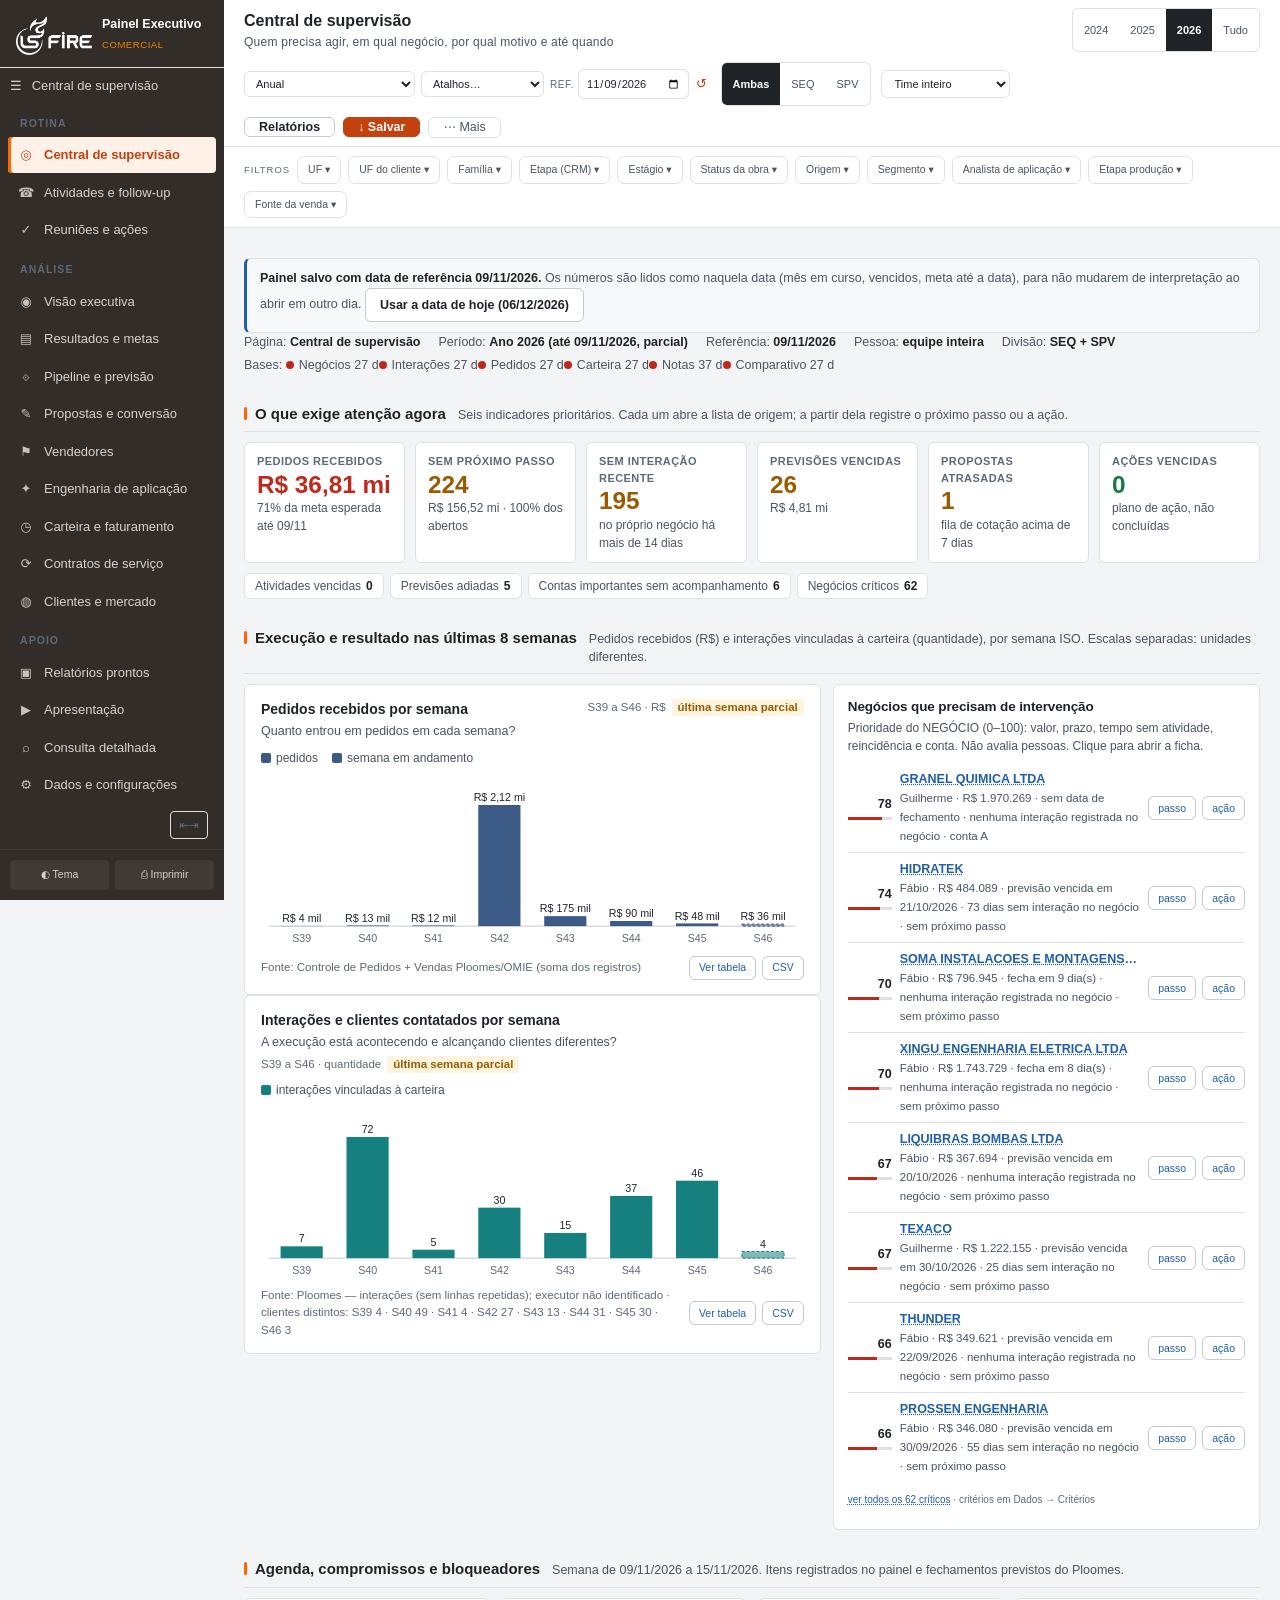
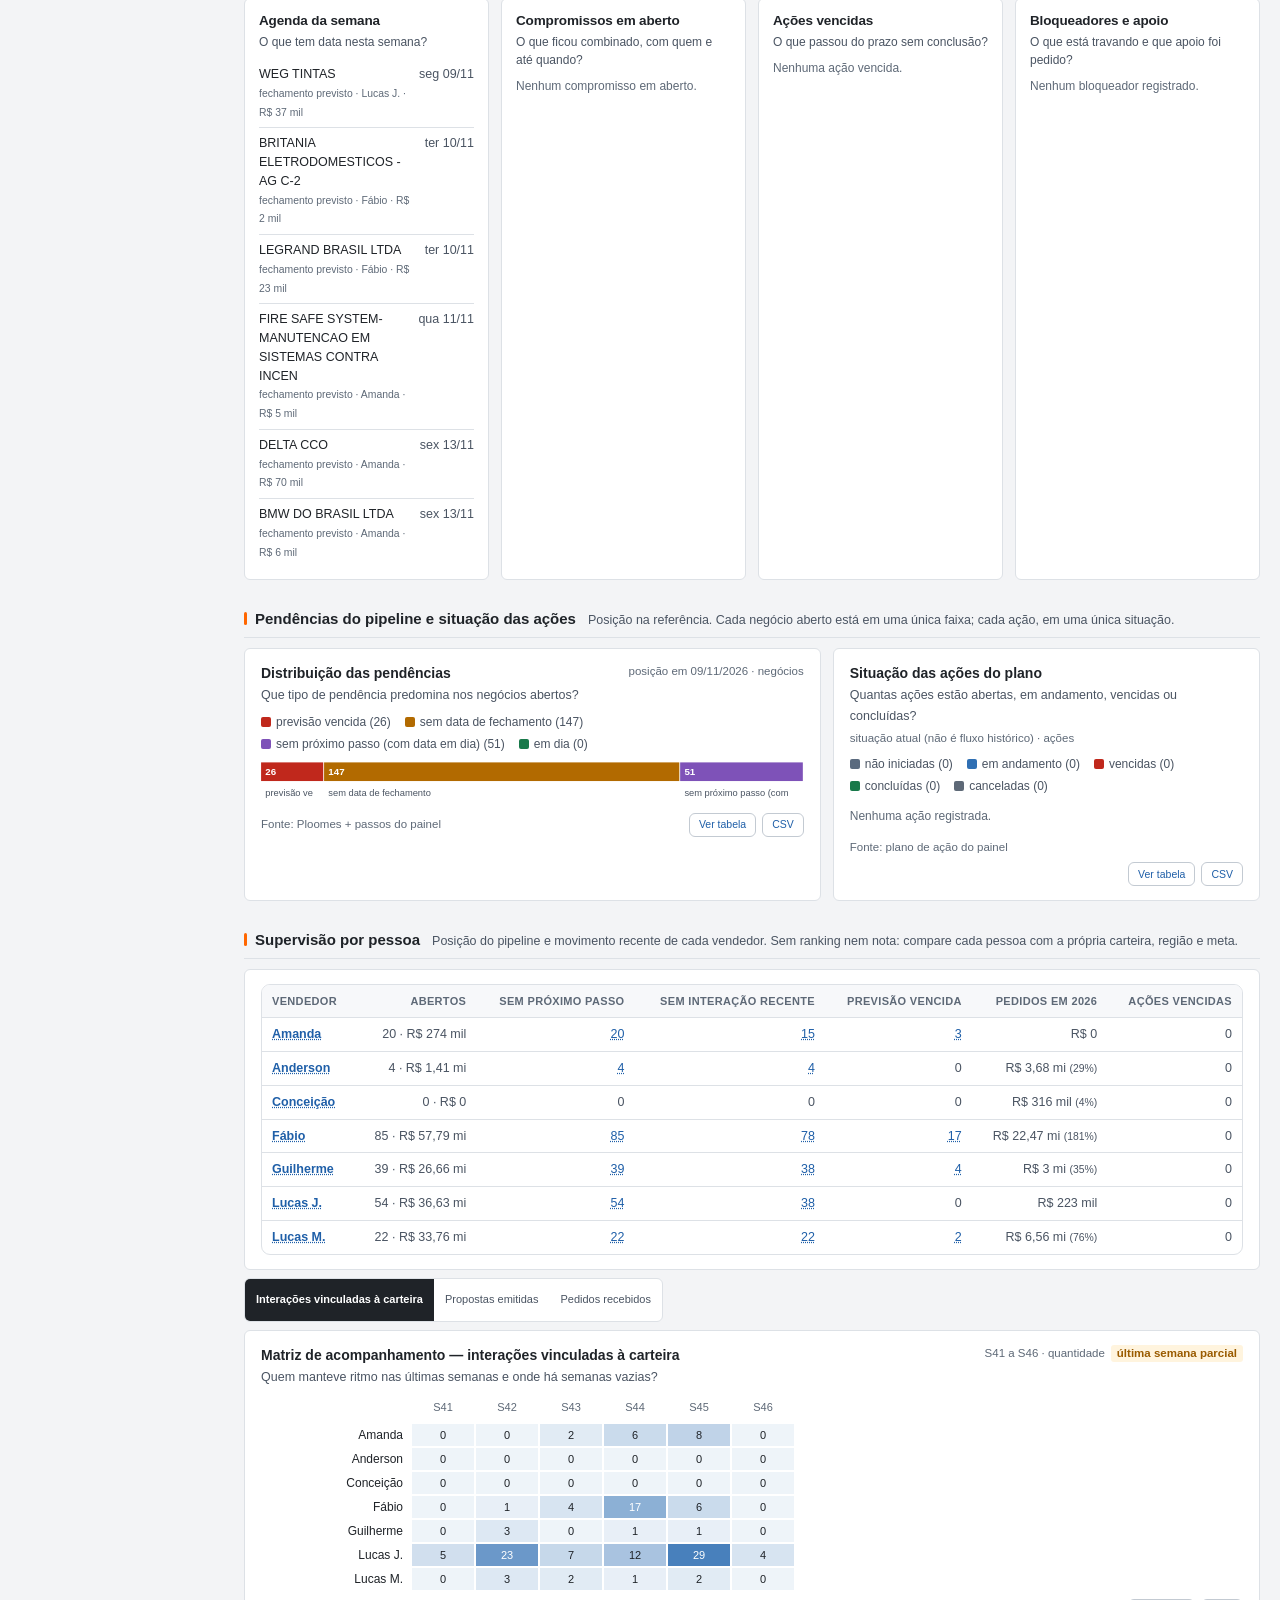
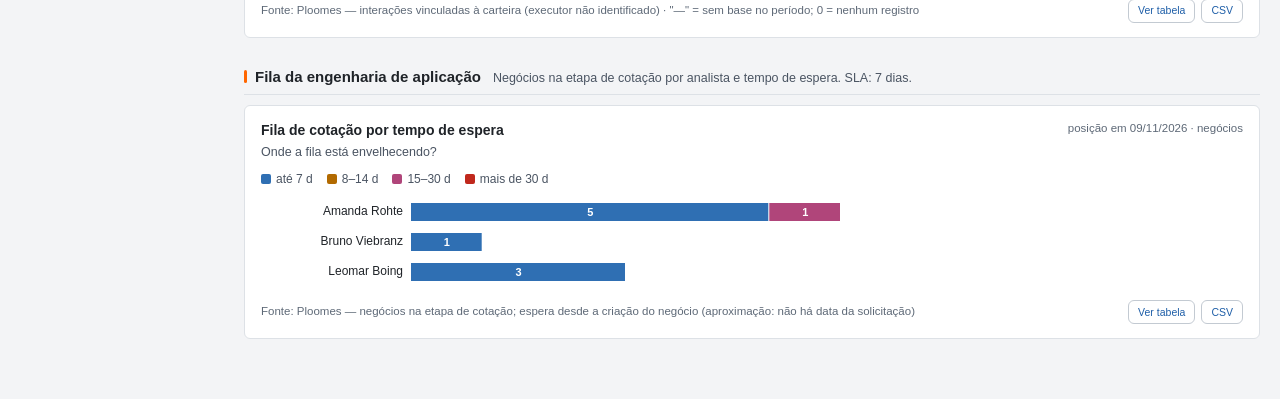
==== Painel-Executivo-LS-Fire-2026-10-26.html @ 8675c21d "Olhar da SEQ: três hipóteses para a queda de pedidos, no painel, nos relatórios e na apresentação Co" ====
﻿<!DOCTYPE html>
<html lang="pt-BR" data-t="claro">
<head>
<meta charset="utf-8">
<meta name="viewport" content="width=device-width, initial-scale=1">
<title>Painel Executivo Comercial — LS Fire</title>
<!--LSF-INICIO-->
<script>/*! xlsx.js (C) 2013-present SheetJS -- http://sheetjs.com */
var DO_NOT_EXPORT_CODEPAGE=true;var cptable={version:"1.15.0"};cptable[437]=function(){var e="\0\b\t\n\x0B\f\r !\"#$%&'()*+,-./0123456789:;<=>?@ABCDEFGHIJKLMNOPQRSTUVWXYZ[\\]^_`abcdefghijklmnopqrstuvwxyz{|}~ÇüéâäàåçêëèïîìÄÅÉæÆôöòûùÿÖÜ¢£¥₧ƒáíóúñÑªº¿⌐¬½¼¡«»░▒▓│┤╡╢╖╕╣║╗╝╜╛┐└┴┬├─┼╞╟╚╔╩╦╠═╬╧╨╤╥╙╘╒╓╫╪┘┌█▄▌▐▀αßΓπΣσµτΦΘΩδ∞φε∩≡±≥≤⌠⌡÷≈°∙·√ⁿ²■ ",r=[],t={};for(var a=0;a!=e.length;++a){if(e.charCodeAt(a)!==65533)t[e.charAt(a)]=a;r[a]=e.charAt(a)}return{enc:t,dec:r}}();cptable[620]=function(){var e="\0\b\t\n\x0B\f\r !\"#$%&'()*+,-./0123456789:;<=>?@ABCDEFGHIJKLMNOPQRSTUVWXYZ[\\]^_`abcdefghijklmnopqrstuvwxyz{|}~ÇüéâäàąçêëèïîćÄĄĘęłôöĆûùŚÖÜ¢Ł¥śƒŹŻóÓńŃźż¿⌐¬½¼¡«»░▒▓│┤╡╢╖╕╣║╗╝╜╛┐└┴┬├─┼╞╟╚╔╩╦╠═╬╧╨╤╥╙╘╒╓╫╪┘┌█▄▌▐▀αßΓπΣσµτΦΘΩδ∞φε∩≡±≥≤⌠⌡÷≈°∙·√ⁿ²■ ",r=[],t={};for(var a=0;a!=e.length;++a){if(e.charCodeAt(a)!==65533)t[e.charAt(a)]=a;r[a]=e.charAt(a)}return{enc:t,dec:r}}();cptable[737]=function(){var e="\0\b\t\n\x0B\f\r !\"#$%&'()*+,-./0123456789:;<=>?@ABCDEFGHIJKLMNOPQRSTUVWXYZ[\\]^_`abcdefghijklmnopqrstuvwxyz{|}~ΑΒΓΔΕΖΗΘΙΚΛΜΝΞΟΠΡΣΤΥΦΧΨΩαβγδεζηθικλμνξοπρσςτυφχψ░▒▓│┤╡╢╖╕╣║╗╝╜╛┐└┴┬├─┼╞╟╚╔╩╦╠═╬╧╨╤╥╙╘╒╓╫╪┘┌█▄▌▐▀ωάέήϊίόύϋώΆΈΉΊΌΎΏ±≥≤ΪΫ÷≈°∙·√ⁿ²■ ",r=[],t={};for(var a=0;a!=e.length;++a){if(e.charCodeAt(a)!==65533)t[e.charAt(a)]=a;r[a]=e.charAt(a)}return{enc:t,dec:r}}();cptable[850]=function(){var e="\0\b\t\n\x0B\f\r !\"#$%&'()*+,-./0123456789:;<=>?@ABCDEFGHIJKLMNOPQRSTUVWXYZ[\\]^_`abcdefghijklmnopqrstuvwxyz{|}~ÇüéâäàåçêëèïîìÄÅÉæÆôöòûùÿÖÜø£Ø×ƒáíóúñÑªº¿®¬½¼¡«»░▒▓│┤ÁÂÀ©╣║╗╝¢¥┐└┴┬├─┼ãÃ╚╔╩╦╠═╬¤ðÐÊËÈıÍÎÏ┘┌█▄¦Ì▀ÓßÔÒõÕµþÞÚÛÙýÝ¯´­±‗¾¶§÷¸°¨·¹³²■ ",r=[],t={};for(var a=0;a!=e.length;++a){if(e.charCodeAt(a)!==65533)t[e.charAt(a)]=a;r[a]=e.charAt(a)}return{enc:t,dec:r}}();cptable[852]=function(){var e="\0\b\t\n\x0B\f\r !\"#$%&'()*+,-./0123456789:;<=>?@ABCDEFGHIJKLMNOPQRSTUVWXYZ[\\]^_`abcdefghijklmnopqrstuvwxyz{|}~ÇüéâäůćçłëŐőîŹÄĆÉĹĺôöĽľŚśÖÜŤťŁ×čáíóúĄąŽžĘę¬źČş«»░▒▓│┤ÁÂĚŞ╣║╗╝Żż┐└┴┬├─┼Ăă╚╔╩╦╠═╬¤đĐĎËďŇÍÎě┘┌█▄ŢŮ▀ÓßÔŃńňŠšŔÚŕŰýÝţ´­˝˛ˇ˘§÷¸°¨˙űŘř■ ",r=[],t={};for(var a=0;a!=e.length;++a){if(e.charCodeAt(a)!==65533)t[e.charAt(a)]=a;r[a]=e.charAt(a)}return{enc:t,dec:r}}();cptable[857]=function(){var e="\0\b\t\n\x0B\f\r !\"#$%&'()*+,-./0123456789:;<=>?@ABCDEFGHIJKLMNOPQRSTUVWXYZ[\\]^_`abcdefghijklmnopqrstuvwxyz{|}~ÇüéâäàåçêëèïîıÄÅÉæÆôöòûùİÖÜø£ØŞşáíóúñÑĞğ¿®¬½¼¡«»░▒▓│┤ÁÂÀ©╣║╗╝¢¥┐└┴┬├─┼ãÃ╚╔╩╦╠═╬¤ºªÊËÈ\ufffdÍÎÏ┘┌█▄¦Ì▀ÓßÔÒõÕµ\ufffd×ÚÛÙìÿ¯´­±\ufffd¾¶§÷¸°¨·¹³²■ ",r=[],t={};for(var a=0;a!=e.length;++a){if(e.charCodeAt(a)!==65533)t[e.charAt(a)]=a;r[a]=e.charAt(a)}return{enc:t,dec:r}}();cptable[861]=function(){var e="\0\b\t\n\x0B\f\r !\"#$%&'()*+,-./0123456789:;<=>?@ABCDEFGHIJKLMNOPQRSTUVWXYZ[\\]^_`abcdefghijklmnopqrstuvwxyz{|}~ÇüéâäàåçêëèÐðÞÄÅÉæÆôöþûÝýÖÜø£Ø₧ƒáíóúÁÍÓÚ¿⌐¬½¼¡«»░▒▓│┤╡╢╖╕╣║╗╝╜╛┐└┴┬├─┼╞╟╚╔╩╦╠═╬╧╨╤╥╙╘╒╓╫╪┘┌█▄▌▐▀αßΓπΣσµτΦΘΩδ∞φε∩≡±≥≤⌠⌡÷≈°∙·√ⁿ²■ ",r=[],t={};for(var a=0;a!=e.length;++a){if(e.charCodeAt(a)!==65533)t[e.charAt(a)]=a;r[a]=e.charAt(a)}return{enc:t,dec:r}}();cptable[865]=function(){var e="\0\b\t\n\x0B\f\r !\"#$%&'()*+,-./0123456789:;<=>?@ABCDEFGHIJKLMNOPQRSTUVWXYZ[\\]^_`abcdefghijklmnopqrstuvwxyz{|}~ÇüéâäàåçêëèïîìÄÅÉæÆôöòûùÿÖÜø£Ø₧ƒáíóúñÑªº¿⌐¬½¼¡«¤░▒▓│┤╡╢╖╕╣║╗╝╜╛┐└┴┬├─┼╞╟╚╔╩╦╠═╬╧╨╤╥╙╘╒╓╫╪┘┌█▄▌▐▀αßΓπΣσµτΦΘΩδ∞φε∩≡±≥≤⌠⌡÷≈°∙·√ⁿ²■ ",r=[],t={};for(var a=0;a!=e.length;++a){if(e.charCodeAt(a)!==65533)t[e.charAt(a)]=a;r[a]=e.charAt(a)}return{enc:t,dec:r}}();cptable[866]=function(){var e="\0\b\t\n\x0B\f\r !\"#$%&'()*+,-./0123456789:;<=>?@ABCDEFGHIJKLMNOPQRSTUVWXYZ[\\]^_`abcdefghijklmnopqrstuvwxyz{|}~АБВГДЕЖЗИЙКЛМНОПРСТУФХЦЧШЩЪЫЬЭЮЯабвгдежзийклмноп░▒▓│┤╡╢╖╕╣║╗╝╜╛┐└┴┬├─┼╞╟╚╔╩╦╠═╬╧╨╤╥╙╘╒╓╫╪┘┌█▄▌▐▀рстуфхцчшщъыьэюяЁёЄєЇїЎў°∙·√№¤■ ",r=[],t={};for(var a=0;a!=e.length;++a){if(e.charCodeAt(a)!==65533)t[e.charAt(a)]=a;r[a]=e.charAt(a)}return{enc:t,dec:r}}();cptable[874]=function(){var e="\0\b\t\n\x0B\f\r !\"#$%&'()*+,-./0123456789:;<=>?@ABCDEFGHIJKLMNOPQRSTUVWXYZ[\\]^_`abcdefghijklmnopqrstuvwxyz{|}~€\ufffd\ufffd\ufffd\ufffd…\ufffd\ufffd\ufffd\ufffd\ufffd\ufffd\ufffd\ufffd\ufffd\ufffd\ufffd‘’“”•–—\ufffd\ufffd\ufffd\ufffd\ufffd\ufffd\ufffd\ufffd กขฃคฅฆงจฉชซฌญฎฏฐฑฒณดตถทธนบปผฝพฟภมยรฤลฦวศษสหฬอฮฯะัาำิีึืฺุู\ufffd\ufffd\ufffd\ufffd฿เแโใไๅๆ็่้๊๋์ํ๎๏๐๑๒๓๔๕๖๗๘๙๚๛\ufffd\ufffd\ufffd\ufffd",r=[],t={};for(var a=0;a!=e.length;++a){if(e.charCodeAt(a)!==65533)t[e.charAt(a)]=a;r[a]=e.charAt(a)}return{enc:t,dec:r}}();cptable[895]=function(){var e="\0\b\t\n\x0B\f\r !\"#$%&'()*+,-./0123456789:;<=>?@ABCDEFGHIJKLMNOPQRSTUVWXYZ[\\]^_`abcdefghijklmnopqrstuvwxyz{|}~ČüéďäĎŤčěĚĹÍľǪÄÁÉžŽôöÓůÚýÖÜŠĽÝŘťáíóúňŇŮÔšřŕŔ¼§«»░▒▓│┤╡╢╖╕╣║╗╝╜╛┐└┴┬├─┼╞╟╚╔╩╦╠═╬╧╨╤╥╙╘╒╓╫╪┘┌█▄▌▐▀αßΓπΣσµτΦΘΩδ∞φε∩≡±≥≤⌠⌡÷≈°∙·√ⁿ²■ ",r=[],t={};for(var a=0;a!=e.length;++a){if(e.charCodeAt(a)!==65533)t[e.charAt(a)]=a;r[a]=e.charAt(a)}return{enc:t,dec:r}}();cptable[932]=function(){var e=[],r={},t=[],a;t[0]="\0\b\t\n\x0B\f\r !\"#$%&'()*+,-./0123456789:;<=>?@ABCDEFGHIJKLMNOPQRSTUVWXYZ[\\]^_`abcdefghijklmnopqrstuvwxyz{|}~\ufffd\ufffd\ufffd\ufffd\ufffd\ufffd\ufffd\ufffd\ufffd\ufffd\ufffd\ufffd\ufffd\ufffd\ufffd\ufffd\ufffd\ufffd\ufffd\ufffd\ufffd\ufffd\ufffd\ufffd\ufffd\ufffd\ufffd\ufffd\ufffd\ufffd\ufffd\ufffd\ufffd｡｢｣､･ｦｧｨｩｪｫｬｭｮｯｰｱｲｳｴｵｶｷｸｹｺｻｼｽｾｿﾀﾁﾂﾃﾄﾅﾆﾇﾈﾉﾊﾋﾌﾍﾎﾏﾐﾑﾒﾓﾔﾕﾖﾗﾘﾙﾚﾛﾜﾝﾞﾟ\ufffd\ufffd\ufffd\ufffd\ufffd\ufffd\ufffd\ufffd\ufffd\ufffd\ufffd\ufffd\ufffd\ufffd\ufffd\ufffd\ufffd\ufffd\ufffd\ufffd\ufffd\ufffd\ufffd\ufffd\ufffd\ufffd\ufffd\ufffd\ufffd\ufffd\ufffd\ufffd".split("");for(a=0;a!=t[0].length;++a)if(t[0][a].charCodeAt(0)!==65533){r[t[0][a]]=0+a;e[0+a]=t[0][a]}t[129]="\ufffd\ufffd\ufffd\ufffd\ufffd\ufffd\ufffd\ufffd\ufffd\ufffd\ufffd\ufffd\ufffd\ufffd\ufffd\ufffd\ufffd\ufffd\ufffd\ufffd\ufffd\ufffd\ufffd\ufffd\ufffd\ufffd\ufffd\ufffd\ufffd\ufffd\ufffd\ufffd\ufffd\ufffd\ufffd\ufffd\ufffd\ufffd\ufffd\ufffd\ufffd\ufffd\ufffd\ufffd\ufffd\ufffd\ufffd\ufffd\ufffd\ufffd\ufffd\ufffd\ufffd\ufffd\ufffd\ufffd\ufffd\ufffd\ufffd\ufffd\ufffd\ufffd\ufffd\ufffd　、。，．・：；？！゛゜´｀¨＾￣＿ヽヾゝゞ〃仝々〆〇ー―‐／＼～∥｜…‥‘’“”（）〔〕［］｛｝〈〉《》「」『』【】＋－±×\ufffd÷＝≠＜＞≦≧∞∴♂♀°′″℃￥＄￠￡％＃＆＊＠§☆★○●◎◇◆□■△▲▽▼※〒→←↑↓〓\ufffd\ufffd\ufffd\ufffd\ufffd\ufffd\ufffd\ufffd\ufffd\ufffd\ufffd∈∋⊆⊇⊂⊃∪∩\ufffd\ufffd\ufffd\ufffd\ufffd\ufffd\ufffd\ufffd∧∨￢⇒⇔∀∃\ufffd\ufffd\ufffd\ufffd\ufffd\ufffd\ufffd\ufffd\ufffd\ufffd\ufffd∠⊥⌒∂∇≡≒≪≫√∽∝∵∫∬\ufffd\ufffd\ufffd\ufffd\ufffd\ufffd\ufffdÅ‰♯♭♪†‡¶\ufffd\ufffd\ufffd\ufffd◯\ufffd\ufffd\ufffd".split("");for(a=0;a!=t[129].length;++a)if(t[129][a].charCodeAt(0)!==65533){r[t[129][a]]=33024+a;e[33024+a]=t[129][a]}t[130]="\ufffd\ufffd\ufffd\ufffd\ufffd\ufffd\ufffd\ufffd\ufffd\ufffd\ufffd\ufffd\ufffd\ufffd\ufffd\ufffd\ufffd\ufffd\ufffd\ufffd\ufffd\ufffd\ufffd\ufffd\ufffd\ufffd\ufffd\ufffd\ufffd\ufffd\ufffd\ufffd\ufffd\ufffd\ufffd\ufffd\ufffd\ufffd\ufffd\ufffd\ufffd\ufffd\ufffd\ufffd\ufffd\ufffd\ufffd\ufffd\ufffd\ufffd\ufffd\ufffd\ufffd\ufffd\ufffd\ufffd\ufffd\ufffd\ufffd\ufffd\ufffd\ufffd\ufffd\ufffd\ufffd\ufffd\ufffd\ufffd\ufffd\ufffd\ufffd\ufffd\ufffd\ufffd\ufffd\ufffd\ufffd\ufffd\ufffd０１２３４５６７８９\ufffd\ufffd\ufffd\ufffd\ufffd\ufffd\ufffdＡＢＣＤＥＦＧＨＩＪＫＬＭＮＯＰＱＲＳＴＵＶＷＸＹＺ\ufffd\ufffd\ufffd\ufffd\ufffd\ufffd\ufffdａｂｃｄｅｆｇｈｉｊｋｌｍｎｏｐｑｒｓｔｕｖｗｘｙｚ\ufffd\ufffd\ufffd\ufffdぁあぃいぅうぇえぉおかがきぎくぐけげこごさざしじすずせぜそぞただちぢっつづてでとどなにぬねのはばぱひびぴふぶぷへべぺほぼぽまみむめもゃやゅゆょよらりるれろゎわゐゑをん\ufffd\ufffd\ufffd\ufffd\ufffd\ufffd\ufffd\ufffd\ufffd\ufffd\ufffd\ufffd\ufffd\ufffd".split("");for(a=0;a!=t[130].length;++a)if(t[130][a].charCodeAt(0)!==65533){r[t[130][a]]=33280+a;e[33280+a]=t[130][a]}t[131]="\ufffd\ufffd\ufffd\ufffd\ufffd\ufffd\ufffd\ufffd\ufffd\ufffd\ufffd\ufffd\ufffd\ufffd\ufffd\ufffd\ufffd\ufffd\ufffd\ufffd\ufffd\ufffd\ufffd\ufffd\ufffd\ufffd\ufffd\ufffd\ufffd\ufffd\ufffd\ufffd\ufffd\ufffd\ufffd\ufffd\ufffd\ufffd\ufffd\ufffd\ufffd\ufffd\ufffd\ufffd\ufffd\ufffd\ufffd\ufffd\ufffd\ufffd\ufffd\ufffd\ufffd\ufffd\ufffd\ufffd\ufffd\ufffd\ufffd\ufffd\ufffd\ufffd\ufffd\ufffdァアィイゥウェエォオカガキギクグケゲコゴサザシジスズセゼソゾタダチヂッツヅテデトドナニヌネノハバパヒビピフブプヘベペホボポマミ\ufffdムメモャヤュユョヨラリルレロヮワヰヱヲンヴヵヶ\ufffd\ufffd\ufffd\ufffd\ufffd\ufffd\ufffd\ufffdΑΒΓΔΕΖΗΘΙΚΛΜΝΞΟΠΡΣΤΥΦΧΨΩ\ufffd\ufffd\ufffd\ufffd\ufffd\ufffd\ufffd\ufffdαβγδεζηθικλμνξοπρστυφχψω\ufffd\ufffd\ufffd\ufffd\ufffd\ufffd\ufffd\ufffd\ufffd\ufffd\ufffd\ufffd\ufffd\ufffd\ufffd\ufffd\ufffd\ufffd\ufffd\ufffd\ufffd\ufffd\ufffd\ufffd\ufffd\ufffd\ufffd\ufffd\ufffd\ufffd\ufffd\ufffd\ufffd\ufffd\ufffd\ufffd\ufffd\ufffd\ufffd\ufffd\ufffd".split("");for(a=0;a!=t[131].length;++a)if(t[131][a].charCodeAt(0)!==65533){r[t[131][a]]=33536+a;e[33536+a]=t[131][a]}t[132]="\ufffd\ufffd\ufffd\ufffd\ufffd\ufffd\ufffd\ufffd\ufffd\ufffd\ufffd\ufffd\ufffd\ufffd\ufffd\ufffd\ufffd\ufffd\ufffd\ufffd\ufffd\ufffd\ufffd\ufffd\ufffd\ufffd\ufffd\ufffd\ufffd\ufffd\ufffd\ufffd\ufffd\ufffd\ufffd\ufffd\ufffd\ufffd\ufffd\ufffd\ufffd\ufffd\ufffd\ufffd\ufffd\ufffd\ufffd\ufffd\ufffd\ufffd\ufffd\ufffd\ufffd\ufffd\ufffd\ufffd\ufffd\ufffd\ufffd\ufffd\ufffd\ufffd\ufffd\ufffdАБВГДЕЁЖЗИЙКЛМНОПРСТУФХЦЧШЩЪЫЬЭЮЯ\ufffd\ufffd\ufffd\ufffd\ufffd\ufffd\ufffd\ufffd\ufffd\ufffd\ufffd\ufffd\ufffd\ufffd\ufffdабвгдеёжзийклмн\ufffdопрстуфхцчшщъыьэюя\ufffd\ufffd\ufffd\ufffd\ufffd\ufffd\ufffd\ufffd\ufffd\ufffd\ufffd\ufffd\ufffd─│┌┐┘└├┬┤┴┼━┃┏┓┛┗┣┳┫┻╋┠┯┨┷┿┝┰┥┸╂\ufffd\ufffd\ufffd\ufffd\ufffd\ufffd\ufffd\ufffd\ufffd\ufffd\ufffd\ufffd\ufffd\ufffd\ufffd\ufffd\ufffd\ufffd\ufffd\ufffd\ufffd\ufffd\ufffd\ufffd\ufffd\ufffd\ufffd\ufffd\ufffd\ufffd\ufffd\ufffd\ufffd\ufffd\ufffd\ufffd\ufffd\ufffd\ufffd\ufffd\ufffd\ufffd\ufffd\ufffd\ufffd\ufffd\ufffd\ufffd\ufffd\ufffd\ufffd\ufffd\ufffd\ufffd\ufffd\ufffd\ufffd\ufffd\ufffd\ufffd\ufffd\ufffd\ufffd\ufffd\ufffd".split("");for(a=0;a!=t[132].length;++a)if(t[132][a].charCodeAt(0)!==65533){r[t[132][a]]=33792+a;e[33792+a]=t[132][a]}t[135]="\ufffd\ufffd\ufffd\ufffd\ufffd\ufffd\ufffd\ufffd\ufffd\ufffd\ufffd\ufffd\ufffd\ufffd\ufffd\ufffd\ufffd\ufffd\ufffd\ufffd\ufffd\ufffd\ufffd\ufffd\ufffd\ufffd\ufffd\ufffd\ufffd\ufffd\ufffd\ufffd\ufffd\ufffd\ufffd\ufffd\ufffd\ufffd\ufffd\ufffd\ufffd\ufffd\ufffd\ufffd\ufffd\ufffd\ufffd\ufffd\ufffd\ufffd\ufffd\ufffd\ufffd\ufffd\ufffd\ufffd\ufffd\ufffd\ufffd\ufffd\ufffd\ufffd\ufffd\ufffd①②③④⑤⑥⑦⑧⑨⑩⑪⑫⑬⑭⑮⑯⑰⑱⑲⑳ⅠⅡⅢⅣⅤⅥⅦⅧⅨⅩ\ufffd㍉㌔㌢㍍㌘㌧㌃㌶㍑㍗㌍㌦㌣㌫㍊㌻㎜㎝㎞㎎㎏㏄㎡\ufffd\ufffd\ufffd\ufffd\ufffd\ufffd\ufffd\ufffd㍻\ufffd〝〟№㏍℡㊤㊥㊦㊧㊨㈱㈲㈹㍾㍽㍼≒≡∫∮∑√⊥∠∟⊿∵∩∪\ufffd\ufffd\ufffd\ufffd\ufffd\ufffd\ufffd\ufffd\ufffd\ufffd\ufffd\ufffd\ufffd\ufffd\ufffd\ufffd\ufffd\ufffd\ufffd\ufffd\ufffd\ufffd\ufffd\ufffd\ufffd\ufffd\ufffd\ufffd\ufffd\ufffd\ufffd\ufffd\ufffd\ufffd\ufffd\ufffd\ufffd\ufffd\ufffd\ufffd\ufffd\ufffd\ufffd\ufffd\ufffd\ufffd\ufffd\ufffd\ufffd\ufffd\ufffd\ufffd\ufffd\ufffd\ufffd\ufffd\ufffd\ufffd\ufffd\ufffd\ufffd\ufffd\ufffd\ufffd\ufffd\ufffd\ufffd\ufffd\ufffd\ufffd\ufffd\ufffd\ufffd\ufffd\ufffd\ufffd\ufffd\ufffd\ufffd\ufffd\ufffd\ufffd\ufffd\ufffd\ufffd\ufffd\ufffd\ufffd\ufffd\ufffd\ufffd\ufffd\ufffd\ufffd\ufffd\ufffd\ufffd\ufffd\ufffd".split("");for(a=0;a!=t[135].length;++a)if(t[135][a].charCodeAt(0)!==65533){r[t[135][a]]=34560+a;e[34560+a]=t[135][a]}t[136]="\ufffd\ufffd\ufffd\ufffd\ufffd\ufffd\ufffd\ufffd\ufffd\ufffd\ufffd\ufffd\ufffd\ufffd\ufffd\ufffd\ufffd\ufffd\ufffd\ufffd\ufffd\ufffd\ufffd\ufffd\ufffd\ufffd\ufffd\ufffd\ufffd\ufffd\ufffd\ufffd\ufffd\ufffd\ufffd\ufffd\ufffd\ufffd\ufffd\ufffd\ufffd\ufffd\ufffd\ufffd\ufffd\ufffd\ufffd\ufffd\ufffd\ufffd\ufffd\ufffd\ufffd\ufffd\ufffd\ufffd\ufffd\ufffd\ufffd\ufffd\ufffd\ufffd\ufffd\ufffd\ufffd\ufffd\ufffd\ufffd\ufffd\ufffd\ufffd\ufffd\ufffd\ufffd\ufffd\ufffd\ufffd\ufffd\ufffd\ufffd\ufffd\ufffd\ufffd\ufffd\ufffd\ufffd\ufffd\ufffd\ufffd\ufffd\ufffd\ufffd\ufffd\ufffd\ufffd\ufffd\ufffd\ufffd\ufffd\ufffd\ufffd\ufffd\ufffd\ufffd\ufffd\ufffd\ufffd\ufffd\ufffd\ufffd\ufffd\ufffd\ufffd\ufffd\ufffd\ufffd\ufffd\ufffd\ufffd\ufffd\ufffd\ufffd\ufffd\ufffd\ufffd\ufffd\ufffd\ufffd\ufffd\ufffd\ufffd\ufffd\ufffd\ufffd\ufffd\ufffd\ufffd\ufffd\ufffd\ufffd\ufffd\ufffd\ufffd\ufffd\ufffd\ufffd\ufffd\ufffd\ufffd\ufffd\ufffd\ufffd\ufffd\ufffd\ufffd\ufffd\ufffd\ufffd\ufffd亜唖娃阿哀愛挨姶逢葵茜穐悪握渥旭葦芦鯵梓圧斡扱宛姐虻飴絢綾鮎或粟袷安庵按暗案闇鞍杏以伊位依偉囲夷委威尉惟意慰易椅為畏異移維緯胃萎衣謂違遺医井亥域育郁磯一壱溢逸稲茨芋鰯允印咽員因姻引飲淫胤蔭\ufffd\ufffd\ufffd".split("");for(a=0;a!=t[136].length;++a)if(t[136][a].charCodeAt(0)!==65533){r[t[136][a]]=34816+a;e[34816+a]=t[136][a]}t[137]="\ufffd\ufffd\ufffd\ufffd\ufffd\ufffd\ufffd\ufffd\ufffd\ufffd\ufffd\ufffd\ufffd\ufffd\ufffd\ufffd\ufffd\ufffd\ufffd\ufffd\ufffd\ufffd\ufffd\ufffd\ufffd\ufffd\ufffd\ufffd\ufffd\ufffd\ufffd\ufffd\ufffd\ufffd\ufffd\ufffd\ufffd\ufffd\ufffd\ufffd\ufffd\ufffd\ufffd\ufffd\ufffd\ufffd\ufffd\ufffd\ufffd\ufffd\ufffd\ufffd\ufffd\ufffd\ufffd\ufffd\ufffd\ufffd\ufffd\ufffd\ufffd\ufffd\ufffd\ufffd院陰隠韻吋右宇烏羽迂雨卯鵜窺丑碓臼渦嘘唄欝蔚鰻姥厩浦瓜閏噂云運雲荏餌叡営嬰影映曳栄永泳洩瑛盈穎頴英衛詠鋭液疫益駅悦謁越閲榎厭円\ufffd園堰奄宴延怨掩援沿演炎焔煙燕猿縁艶苑薗遠鉛鴛塩於汚甥凹央奥往応押旺横欧殴王翁襖鴬鴎黄岡沖荻億屋憶臆桶牡乙俺卸恩温穏音下化仮何伽価佳加可嘉夏嫁家寡科暇果架歌河火珂禍禾稼箇花苛茄荷華菓蝦課嘩貨迦過霞蚊俄峨我牙画臥芽蛾賀雅餓駕介会解回塊壊廻快怪悔恢懐戒拐改\ufffd\ufffd\ufffd".split("");for(a=0;a!=t[137].length;++a)if(t[137][a].charCodeAt(0)!==65533){r[t[137][a]]=35072+a;e[35072+a]=t[137][a]}t[138]="\ufffd\ufffd\ufffd\ufffd\ufffd\ufffd\ufffd\ufffd\ufffd\ufffd\ufffd\ufffd\ufffd\ufffd\ufffd\ufffd\ufffd\ufffd\ufffd\ufffd\ufffd\ufffd\ufffd\ufffd\ufffd\ufffd\ufffd\ufffd\ufffd\ufffd\ufffd\ufffd\ufffd\ufffd\ufffd\ufffd\ufffd\ufffd\ufffd\ufffd\ufffd\ufffd\ufffd\ufffd\ufffd\ufffd\ufffd\ufffd\ufffd\ufffd\ufffd\ufffd\ufffd\ufffd\ufffd\ufffd\ufffd\ufffd\ufffd\ufffd\ufffd\ufffd\ufffd\ufffd魁晦械海灰界皆絵芥蟹開階貝凱劾外咳害崖慨概涯碍蓋街該鎧骸浬馨蛙垣柿蛎鈎劃嚇各廓拡撹格核殻獲確穫覚角赫較郭閣隔革学岳楽額顎掛笠樫\ufffd橿梶鰍潟割喝恰括活渇滑葛褐轄且鰹叶椛樺鞄株兜竃蒲釜鎌噛鴨栢茅萱粥刈苅瓦乾侃冠寒刊勘勧巻喚堪姦完官寛干幹患感慣憾換敢柑桓棺款歓汗漢澗潅環甘監看竿管簡緩缶翰肝艦莞観諌貫還鑑間閑関陥韓館舘丸含岸巌玩癌眼岩翫贋雁頑顔願企伎危喜器基奇嬉寄岐希幾忌揮机旗既期棋棄\ufffd\ufffd\ufffd".split("");for(a=0;a!=t[138].length;++a)if(t[138][a].charCodeAt(0)!==65533){r[t[138][a]]=35328+a;e[35328+a]=t[138][a]}t[139]="\ufffd\ufffd\ufffd\ufffd\ufffd\ufffd\ufffd\ufffd\ufffd\ufffd\ufffd\ufffd\ufffd\ufffd\ufffd\ufffd\ufffd\ufffd\ufffd\ufffd\ufffd\ufffd\ufffd\ufffd\ufffd\ufffd\ufffd\ufffd\ufffd\ufffd\ufffd\ufffd\ufffd\ufffd\ufffd\ufffd\ufffd\ufffd\ufffd\ufffd\ufffd\ufffd\ufffd\ufffd\ufffd\ufffd\ufffd\ufffd\ufffd\ufffd\ufffd\ufffd\ufffd\ufffd\ufffd\ufffd\ufffd\ufffd\ufffd\ufffd\ufffd\ufffd\ufffd\ufffd機帰毅気汽畿祈季稀紀徽規記貴起軌輝飢騎鬼亀偽儀妓宜戯技擬欺犠疑祇義蟻誼議掬菊鞠吉吃喫桔橘詰砧杵黍却客脚虐逆丘久仇休及吸宮弓急救\ufffd朽求汲泣灸球究窮笈級糾給旧牛去居巨拒拠挙渠虚許距鋸漁禦魚亨享京供侠僑兇競共凶協匡卿叫喬境峡強彊怯恐恭挟教橋況狂狭矯胸脅興蕎郷鏡響饗驚仰凝尭暁業局曲極玉桐粁僅勤均巾錦斤欣欽琴禁禽筋緊芹菌衿襟謹近金吟銀九倶句区狗玖矩苦躯駆駈駒具愚虞喰空偶寓遇隅串櫛釧屑屈\ufffd\ufffd\ufffd".split("");for(a=0;a!=t[139].length;++a)if(t[139][a].charCodeAt(0)!==65533){r[t[139][a]]=35584+a;e[35584+a]=t[139][a]}t[140]="\ufffd\ufffd\ufffd\ufffd\ufffd\ufffd\ufffd\ufffd\ufffd\ufffd\ufffd\ufffd\ufffd\ufffd\ufffd\ufffd\ufffd\ufffd\ufffd\ufffd\ufffd\ufffd\ufffd\ufffd\ufffd\ufffd\ufffd\ufffd\ufffd\ufffd\ufffd\ufffd\ufffd\ufffd\ufffd\ufffd\ufffd\ufffd\ufffd\ufffd\ufffd\ufffd\ufffd\ufffd\ufffd\ufffd\ufffd\ufffd\ufffd\ufffd\ufffd\ufffd\ufffd\ufffd\ufffd\ufffd\ufffd\ufffd\ufffd\ufffd\ufffd\ufffd\ufffd\ufffd掘窟沓靴轡窪熊隈粂栗繰桑鍬勲君薫訓群軍郡卦袈祁係傾刑兄啓圭珪型契形径恵慶慧憩掲携敬景桂渓畦稽系経継繋罫茎荊蛍計詣警軽頚鶏芸迎鯨\ufffd劇戟撃激隙桁傑欠決潔穴結血訣月件倹倦健兼券剣喧圏堅嫌建憲懸拳捲検権牽犬献研硯絹県肩見謙賢軒遣鍵険顕験鹸元原厳幻弦減源玄現絃舷言諺限乎個古呼固姑孤己庫弧戸故枯湖狐糊袴股胡菰虎誇跨鈷雇顧鼓五互伍午呉吾娯後御悟梧檎瑚碁語誤護醐乞鯉交佼侯候倖光公功効勾厚口向\ufffd\ufffd\ufffd".split("");for(a=0;a!=t[140].length;++a)if(t[140][a].charCodeAt(0)!==65533){r[t[140][a]]=35840+a;e[35840+a]=t[140][a]}t[141]="\ufffd\ufffd\ufffd\ufffd\ufffd\ufffd\ufffd\ufffd\ufffd\ufffd\ufffd\ufffd\ufffd\ufffd\ufffd\ufffd\ufffd\ufffd\ufffd\ufffd\ufffd\ufffd\ufffd\ufffd\ufffd\ufffd\ufffd\ufffd\ufffd\ufffd\ufffd\ufffd\ufffd\ufffd\ufffd\ufffd\ufffd\ufffd\ufffd\ufffd\ufffd\ufffd\ufffd\ufffd\ufffd\ufffd\ufffd\ufffd\ufffd\ufffd\ufffd\ufffd\ufffd\ufffd\ufffd\ufffd\ufffd\ufffd\ufffd\ufffd\ufffd\ufffd\ufffd\ufffd后喉坑垢好孔孝宏工巧巷幸広庚康弘恒慌抗拘控攻昂晃更杭校梗構江洪浩港溝甲皇硬稿糠紅紘絞綱耕考肯肱腔膏航荒行衡講貢購郊酵鉱砿鋼閤降\ufffd項香高鴻剛劫号合壕拷濠豪轟麹克刻告国穀酷鵠黒獄漉腰甑忽惚骨狛込此頃今困坤墾婚恨懇昏昆根梱混痕紺艮魂些佐叉唆嵯左差査沙瑳砂詐鎖裟坐座挫債催再最哉塞妻宰彩才採栽歳済災采犀砕砦祭斎細菜裁載際剤在材罪財冴坂阪堺榊肴咲崎埼碕鷺作削咋搾昨朔柵窄策索錯桜鮭笹匙冊刷\ufffd\ufffd\ufffd".split("");for(a=0;a!=t[141].length;++a)if(t[141][a].charCodeAt(0)!==65533){r[t[141][a]]=36096+a;e[36096+a]=t[141][a]}t[142]="\ufffd\ufffd\ufffd\ufffd\ufffd\ufffd\ufffd\ufffd\ufffd\ufffd\ufffd\ufffd\ufffd\ufffd\ufffd\ufffd\ufffd\ufffd\ufffd\ufffd\ufffd\ufffd\ufffd\ufffd\ufffd\ufffd\ufffd\ufffd\ufffd\ufffd\ufffd\ufffd\ufffd\ufffd\ufffd\ufffd\ufffd\ufffd\ufffd\ufffd\ufffd\ufffd\ufffd\ufffd\ufffd\ufffd\ufffd\ufffd\ufffd\ufffd\ufffd\ufffd\ufffd\ufffd\ufffd\ufffd\ufffd\ufffd\ufffd\ufffd\ufffd\ufffd\ufffd\ufffd察拶撮擦札殺薩雑皐鯖捌錆鮫皿晒三傘参山惨撒散桟燦珊産算纂蚕讃賛酸餐斬暫残仕仔伺使刺司史嗣四士始姉姿子屍市師志思指支孜斯施旨枝止\ufffd死氏獅祉私糸紙紫肢脂至視詞詩試誌諮資賜雌飼歯事似侍児字寺慈持時次滋治爾璽痔磁示而耳自蒔辞汐鹿式識鴫竺軸宍雫七叱執失嫉室悉湿漆疾質実蔀篠偲柴芝屡蕊縞舎写射捨赦斜煮社紗者謝車遮蛇邪借勺尺杓灼爵酌釈錫若寂弱惹主取守手朱殊狩珠種腫趣酒首儒受呪寿授樹綬需囚収周\ufffd\ufffd\ufffd".split("");for(a=0;a!=t[142].length;++a)if(t[142][a].charCodeAt(0)!==65533){r[t[142][a]]=36352+a;e[36352+a]=t[142][a]}t[143]="\ufffd\ufffd\ufffd\ufffd\ufffd\ufffd\ufffd\ufffd\ufffd\ufffd\ufffd\ufffd\ufffd\ufffd\ufffd\ufffd\ufffd\ufffd\ufffd\ufffd\ufffd\ufffd\ufffd\ufffd\ufffd\ufffd\ufffd\ufffd\ufffd\ufffd\ufffd\ufffd\ufffd\ufffd\ufffd\ufffd\ufffd\ufffd\ufffd\ufffd\ufffd\ufffd\ufffd\ufffd\ufffd\ufffd\ufffd\ufffd\ufffd\ufffd\ufffd\ufffd\ufffd\ufffd\ufffd\ufffd\ufffd\ufffd\ufffd\ufffd\ufffd\ufffd\ufffd\ufffd宗就州修愁拾洲秀秋終繍習臭舟蒐衆襲讐蹴輯週酋酬集醜什住充十従戎柔汁渋獣縦重銃叔夙宿淑祝縮粛塾熟出術述俊峻春瞬竣舜駿准循旬楯殉淳\ufffd準潤盾純巡遵醇順処初所暑曙渚庶緒署書薯藷諸助叙女序徐恕鋤除傷償勝匠升召哨商唱嘗奨妾娼宵将小少尚庄床廠彰承抄招掌捷昇昌昭晶松梢樟樵沼消渉湘焼焦照症省硝礁祥称章笑粧紹肖菖蒋蕉衝裳訟証詔詳象賞醤鉦鍾鐘障鞘上丈丞乗冗剰城場壌嬢常情擾条杖浄状畳穣蒸譲醸錠嘱埴飾\ufffd\ufffd\ufffd".split("");for(a=0;a!=t[143].length;++a)if(t[143][a].charCodeAt(0)!==65533){r[t[143][a]]=36608+a;e[36608+a]=t[143][a]}t[144]="\ufffd\ufffd\ufffd\ufffd\ufffd\ufffd\ufffd\ufffd\ufffd\ufffd\ufffd\ufffd\ufffd\ufffd\ufffd\ufffd\ufffd\ufffd\ufffd\ufffd\ufffd\ufffd\ufffd\ufffd\ufffd\ufffd\ufffd\ufffd\ufffd\ufffd\ufffd\ufffd\ufffd\ufffd\ufffd\ufffd\ufffd\ufffd\ufffd\ufffd\ufffd\ufffd\ufffd\ufffd\ufffd\ufffd\ufffd\ufffd\ufffd\ufffd\ufffd\ufffd\ufffd\ufffd\ufffd\ufffd\ufffd\ufffd\ufffd\ufffd\ufffd\ufffd\ufffd\ufffd拭植殖燭織職色触食蝕辱尻伸信侵唇娠寝審心慎振新晋森榛浸深申疹真神秦紳臣芯薪親診身辛進針震人仁刃塵壬尋甚尽腎訊迅陣靭笥諏須酢図厨\ufffd逗吹垂帥推水炊睡粋翠衰遂酔錐錘随瑞髄崇嵩数枢趨雛据杉椙菅頗雀裾澄摺寸世瀬畝是凄制勢姓征性成政整星晴棲栖正清牲生盛精聖声製西誠誓請逝醒青静斉税脆隻席惜戚斥昔析石積籍績脊責赤跡蹟碩切拙接摂折設窃節説雪絶舌蝉仙先千占宣専尖川戦扇撰栓栴泉浅洗染潜煎煽旋穿箭線\ufffd\ufffd\ufffd".split("");for(a=0;a!=t[144].length;++a)if(t[144][a].charCodeAt(0)!==65533){r[t[144][a]]=36864+a;e[36864+a]=t[144][a]}t[145]="\ufffd\ufffd\ufffd\ufffd\ufffd\ufffd\ufffd\ufffd\ufffd\ufffd\ufffd\ufffd\ufffd\ufffd\ufffd\ufffd\ufffd\ufffd\ufffd\ufffd\ufffd\ufffd\ufffd\ufffd\ufffd\ufffd\ufffd\ufffd\ufffd\ufffd\ufffd\ufffd\ufffd\ufffd\ufffd\ufffd\ufffd\ufffd\ufffd\ufffd\ufffd\ufffd\ufffd\ufffd\ufffd\ufffd\ufffd\ufffd\ufffd\ufffd\ufffd\ufffd\ufffd\ufffd\ufffd\ufffd\ufffd\ufffd\ufffd\ufffd\ufffd\ufffd\ufffd\ufffd繊羨腺舛船薦詮賎践選遷銭銑閃鮮前善漸然全禅繕膳糎噌塑岨措曾曽楚狙疏疎礎祖租粗素組蘇訴阻遡鼠僧創双叢倉喪壮奏爽宋層匝惣想捜掃挿掻\ufffd操早曹巣槍槽漕燥争痩相窓糟総綜聡草荘葬蒼藻装走送遭鎗霜騒像増憎臓蔵贈造促側則即息捉束測足速俗属賊族続卒袖其揃存孫尊損村遜他多太汰詑唾堕妥惰打柁舵楕陀駄騨体堆対耐岱帯待怠態戴替泰滞胎腿苔袋貸退逮隊黛鯛代台大第醍題鷹滝瀧卓啄宅托択拓沢濯琢託鐸濁諾茸凧蛸只\ufffd\ufffd\ufffd".split("");for(a=0;a!=t[145].length;++a)if(t[145][a].charCodeAt(0)!==65533){r[t[145][a]]=37120+a;e[37120+a]=t[145][a]}t[146]="\ufffd\ufffd\ufffd\ufffd\ufffd\ufffd\ufffd\ufffd\ufffd\ufffd\ufffd\ufffd\ufffd\ufffd\ufffd\ufffd\ufffd\ufffd\ufffd\ufffd\ufffd\ufffd\ufffd\ufffd\ufffd\ufffd\ufffd\ufffd\ufffd\ufffd\ufffd\ufffd\ufffd\ufffd\ufffd\ufffd\ufffd\ufffd\ufffd\ufffd\ufffd\ufffd\ufffd\ufffd\ufffd\ufffd\ufffd\ufffd\ufffd\ufffd\ufffd\ufffd\ufffd\ufffd\ufffd\ufffd\ufffd\ufffd\ufffd\ufffd\ufffd\ufffd\ufffd\ufffd叩但達辰奪脱巽竪辿棚谷狸鱈樽誰丹単嘆坦担探旦歎淡湛炭短端箪綻耽胆蛋誕鍛団壇弾断暖檀段男談値知地弛恥智池痴稚置致蜘遅馳築畜竹筑蓄\ufffd逐秩窒茶嫡着中仲宙忠抽昼柱注虫衷註酎鋳駐樗瀦猪苧著貯丁兆凋喋寵帖帳庁弔張彫徴懲挑暢朝潮牒町眺聴脹腸蝶調諜超跳銚長頂鳥勅捗直朕沈珍賃鎮陳津墜椎槌追鎚痛通塚栂掴槻佃漬柘辻蔦綴鍔椿潰坪壷嬬紬爪吊釣鶴亭低停偵剃貞呈堤定帝底庭廷弟悌抵挺提梯汀碇禎程締艇訂諦蹄逓\ufffd\ufffd\ufffd".split("");for(a=0;a!=t[146].length;++a)if(t[146][a].charCodeAt(0)!==65533){r[t[146][a]]=37376+a;e[37376+a]=t[146][a]}t[147]="\ufffd\ufffd\ufffd\ufffd\ufffd\ufffd\ufffd\ufffd\ufffd\ufffd\ufffd\ufffd\ufffd\ufffd\ufffd\ufffd\ufffd\ufffd\ufffd\ufffd\ufffd\ufffd\ufffd\ufffd\ufffd\ufffd\ufffd\ufffd\ufffd\ufffd\ufffd\ufffd\ufffd\ufffd\ufffd\ufffd\ufffd\ufffd\ufffd\ufffd\ufffd\ufffd\ufffd\ufffd\ufffd\ufffd\ufffd\ufffd\ufffd\ufffd\ufffd\ufffd\ufffd\ufffd\ufffd\ufffd\ufffd\ufffd\ufffd\ufffd\ufffd\ufffd\ufffd\ufffd邸鄭釘鼎泥摘擢敵滴的笛適鏑溺哲徹撤轍迭鉄典填天展店添纏甜貼転顛点伝殿澱田電兎吐堵塗妬屠徒斗杜渡登菟賭途都鍍砥砺努度土奴怒倒党冬\ufffd凍刀唐塔塘套宕島嶋悼投搭東桃梼棟盗淘湯涛灯燈当痘祷等答筒糖統到董蕩藤討謄豆踏逃透鐙陶頭騰闘働動同堂導憧撞洞瞳童胴萄道銅峠鴇匿得徳涜特督禿篤毒独読栃橡凸突椴届鳶苫寅酉瀞噸屯惇敦沌豚遁頓呑曇鈍奈那内乍凪薙謎灘捺鍋楢馴縄畷南楠軟難汝二尼弐迩匂賑肉虹廿日乳入\ufffd\ufffd\ufffd".split("");for(a=0;a!=t[147].length;++a)if(t[147][a].charCodeAt(0)!==65533){r[t[147][a]]=37632+a;e[37632+a]=t[147][a]}t[148]="\ufffd\ufffd\ufffd\ufffd\ufffd\ufffd\ufffd\ufffd\ufffd\ufffd\ufffd\ufffd\ufffd\ufffd\ufffd\ufffd\ufffd\ufffd\ufffd\ufffd\ufffd\ufffd\ufffd\ufffd\ufffd\ufffd\ufffd\ufffd\ufffd\ufffd\ufffd\ufffd\ufffd\ufffd\ufffd\ufffd\ufffd\ufffd\ufffd\ufffd\ufffd\ufffd\ufffd\ufffd\ufffd\ufffd\ufffd\ufffd\ufffd\ufffd\ufffd\ufffd\ufffd\ufffd\ufffd\ufffd\ufffd\ufffd\ufffd\ufffd\ufffd\ufffd\ufffd\ufffd如尿韮任妊忍認濡禰祢寧葱猫熱年念捻撚燃粘乃廼之埜嚢悩濃納能脳膿農覗蚤巴把播覇杷波派琶破婆罵芭馬俳廃拝排敗杯盃牌背肺輩配倍培媒梅\ufffd楳煤狽買売賠陪這蝿秤矧萩伯剥博拍柏泊白箔粕舶薄迫曝漠爆縛莫駁麦函箱硲箸肇筈櫨幡肌畑畠八鉢溌発醗髪伐罰抜筏閥鳩噺塙蛤隼伴判半反叛帆搬斑板氾汎版犯班畔繁般藩販範釆煩頒飯挽晩番盤磐蕃蛮匪卑否妃庇彼悲扉批披斐比泌疲皮碑秘緋罷肥被誹費避非飛樋簸備尾微枇毘琵眉美\ufffd\ufffd\ufffd".split("");for(a=0;a!=t[148].length;++a)if(t[148][a].charCodeAt(0)!==65533){r[t[148][a]]=37888+a;e[37888+a]=t[148][a]}t[149]="\ufffd\ufffd\ufffd\ufffd\ufffd\ufffd\ufffd\ufffd\ufffd\ufffd\ufffd\ufffd\ufffd\ufffd\ufffd\ufffd\ufffd\ufffd\ufffd\ufffd\ufffd\ufffd\ufffd\ufffd\ufffd\ufffd\ufffd\ufffd\ufffd\ufffd\ufffd\ufffd\ufffd\ufffd\ufffd\ufffd\ufffd\ufffd\ufffd\ufffd\ufffd\ufffd\ufffd\ufffd\ufffd\ufffd\ufffd\ufffd\ufffd\ufffd\ufffd\ufffd\ufffd\ufffd\ufffd\ufffd\ufffd\ufffd\ufffd\ufffd\ufffd\ufffd\ufffd\ufffd鼻柊稗匹疋髭彦膝菱肘弼必畢筆逼桧姫媛紐百謬俵彪標氷漂瓢票表評豹廟描病秒苗錨鋲蒜蛭鰭品彬斌浜瀕貧賓頻敏瓶不付埠夫婦富冨布府怖扶敷\ufffd斧普浮父符腐膚芙譜負賦赴阜附侮撫武舞葡蕪部封楓風葺蕗伏副復幅服福腹複覆淵弗払沸仏物鮒分吻噴墳憤扮焚奮粉糞紛雰文聞丙併兵塀幣平弊柄並蔽閉陛米頁僻壁癖碧別瞥蔑箆偏変片篇編辺返遍便勉娩弁鞭保舗鋪圃捕歩甫補輔穂募墓慕戊暮母簿菩倣俸包呆報奉宝峰峯崩庖抱捧放方朋\ufffd\ufffd\ufffd".split("");for(a=0;a!=t[149].length;++a)if(t[149][a].charCodeAt(0)!==65533){r[t[149][a]]=38144+a;e[38144+a]=t[149][a]}t[150]="\ufffd\ufffd\ufffd\ufffd\ufffd\ufffd\ufffd\ufffd\ufffd\ufffd\ufffd\ufffd\ufffd\ufffd\ufffd\ufffd\ufffd\ufffd\ufffd\ufffd\ufffd\ufffd\ufffd\ufffd\ufffd\ufffd\ufffd\ufffd\ufffd\ufffd\ufffd\ufffd\ufffd\ufffd\ufffd\ufffd\ufffd\ufffd\ufffd\ufffd\ufffd\ufffd\ufffd\ufffd\ufffd\ufffd\ufffd\ufffd\ufffd\ufffd\ufffd\ufffd\ufffd\ufffd\ufffd\ufffd\ufffd\ufffd\ufffd\ufffd\ufffd\ufffd\ufffd\ufffd法泡烹砲縫胞芳萌蓬蜂褒訪豊邦鋒飽鳳鵬乏亡傍剖坊妨帽忘忙房暴望某棒冒紡肪膨謀貌貿鉾防吠頬北僕卜墨撲朴牧睦穆釦勃没殆堀幌奔本翻凡盆\ufffd摩磨魔麻埋妹昧枚毎哩槙幕膜枕鮪柾鱒桝亦俣又抹末沫迄侭繭麿万慢満漫蔓味未魅巳箕岬密蜜湊蓑稔脈妙粍民眠務夢無牟矛霧鵡椋婿娘冥名命明盟迷銘鳴姪牝滅免棉綿緬面麺摸模茂妄孟毛猛盲網耗蒙儲木黙目杢勿餅尤戻籾貰問悶紋門匁也冶夜爺耶野弥矢厄役約薬訳躍靖柳薮鑓愉愈油癒\ufffd\ufffd\ufffd".split("");for(a=0;a!=t[150].length;++a)if(t[150][a].charCodeAt(0)!==65533){r[t[150][a]]=38400+a;e[38400+a]=t[150][a]}t[151]="\ufffd\ufffd\ufffd\ufffd\ufffd\ufffd\ufffd\ufffd\ufffd\ufffd\ufffd\ufffd\ufffd\ufffd\ufffd\ufffd\ufffd\ufffd\ufffd\ufffd\ufffd\ufffd\ufffd\ufffd\ufffd\ufffd\ufffd\ufffd\ufffd\ufffd\ufffd\ufffd\ufffd\ufffd\ufffd\ufffd\ufffd\ufffd\ufffd\ufffd\ufffd\ufffd\ufffd\ufffd\ufffd\ufffd\ufffd\ufffd\ufffd\ufffd\ufffd\ufffd\ufffd\ufffd\ufffd\ufffd\ufffd\ufffd\ufffd\ufffd\ufffd\ufffd\ufffd\ufffd諭輸唯佑優勇友宥幽悠憂揖有柚湧涌猶猷由祐裕誘遊邑郵雄融夕予余与誉輿預傭幼妖容庸揚揺擁曜楊様洋溶熔用窯羊耀葉蓉要謡踊遥陽養慾抑欲\ufffd沃浴翌翼淀羅螺裸来莱頼雷洛絡落酪乱卵嵐欄濫藍蘭覧利吏履李梨理璃痢裏裡里離陸律率立葎掠略劉流溜琉留硫粒隆竜龍侶慮旅虜了亮僚両凌寮料梁涼猟療瞭稜糧良諒遼量陵領力緑倫厘林淋燐琳臨輪隣鱗麟瑠塁涙累類令伶例冷励嶺怜玲礼苓鈴隷零霊麗齢暦歴列劣烈裂廉恋憐漣煉簾練聯\ufffd\ufffd\ufffd".split("");for(a=0;a!=t[151].length;++a)if(t[151][a].charCodeAt(0)!==65533){r[t[151][a]]=38656+a;e[38656+a]=t[151][a]}t[152]="\ufffd\ufffd\ufffd\ufffd\ufffd\ufffd\ufffd\ufffd\ufffd\ufffd\ufffd\ufffd\ufffd\ufffd\ufffd\ufffd\ufffd\ufffd\ufffd\ufffd\ufffd\ufffd\ufffd\ufffd\ufffd\ufffd\ufffd\ufffd\ufffd\ufffd\ufffd\ufffd\ufffd\ufffd\ufffd\ufffd\ufffd\ufffd\ufffd\ufffd\ufffd\ufffd\ufffd\ufffd\ufffd\ufffd\ufffd\ufffd\ufffd\ufffd\ufffd\ufffd\ufffd\ufffd\ufffd\ufffd\ufffd\ufffd\ufffd\ufffd\ufffd\ufffd\ufffd\ufffd蓮連錬呂魯櫓炉賂路露労婁廊弄朗楼榔浪漏牢狼篭老聾蝋郎六麓禄肋録論倭和話歪賄脇惑枠鷲亙亘鰐詫藁蕨椀湾碗腕\ufffd\ufffd\ufffd\ufffd\ufffd\ufffd\ufffd\ufffd\ufffd\ufffd\ufffd\ufffd\ufffd\ufffd\ufffd\ufffd\ufffd\ufffd\ufffd\ufffd\ufffd\ufffd\ufffd\ufffd\ufffd\ufffd\ufffd\ufffd\ufffd\ufffd\ufffd\ufffd\ufffd\ufffd\ufffd\ufffd\ufffd\ufffd\ufffd\ufffd\ufffd\ufffd\ufffd\ufffd弌丐丕个丱丶丼丿乂乖乘亂亅豫亊舒弍于亞亟亠亢亰亳亶从仍仄仆仂仗仞仭仟价伉佚估佛佝佗佇佶侈侏侘佻佩佰侑佯來侖儘俔俟俎俘俛俑俚俐俤俥倚倨倔倪倥倅伜俶倡倩倬俾俯們倆偃假會偕偐偈做偖偬偸傀傚傅傴傲\ufffd\ufffd\ufffd".split("");for(a=0;a!=t[152].length;++a)if(t[152][a].charCodeAt(0)!==65533){r[t[152][a]]=38912+a;e[38912+a]=t[152][a]}t[153]="\ufffd\ufffd\ufffd\ufffd\ufffd\ufffd\ufffd\ufffd\ufffd\ufffd\ufffd\ufffd\ufffd\ufffd\ufffd\ufffd\ufffd\ufffd\ufffd\ufffd\ufffd\ufffd\ufffd\ufffd\ufffd\ufffd\ufffd\ufffd\ufffd\ufffd\ufffd\ufffd\ufffd\ufffd\ufffd\ufffd\ufffd\ufffd\ufffd\ufffd\ufffd\ufffd\ufffd\ufffd\ufffd\ufffd\ufffd\ufffd\ufffd\ufffd\ufffd\ufffd\ufffd\ufffd\ufffd\ufffd\ufffd\ufffd\ufffd\ufffd\ufffd\ufffd\ufffd\ufffd僉僊傳僂僖僞僥僭僣僮價僵儉儁儂儖儕儔儚儡儺儷儼儻儿兀兒兌兔兢竸兩兪兮冀冂囘册冉冏冑冓冕冖冤冦冢冩冪冫决冱冲冰况冽凅凉凛几處凩凭\ufffd凰凵凾刄刋刔刎刧刪刮刳刹剏剄剋剌剞剔剪剴剩剳剿剽劍劔劒剱劈劑辨辧劬劭劼劵勁勍勗勞勣勦飭勠勳勵勸勹匆匈甸匍匐匏匕匚匣匯匱匳匸區卆卅丗卉卍凖卞卩卮夘卻卷厂厖厠厦厥厮厰厶參簒雙叟曼燮叮叨叭叺吁吽呀听吭吼吮吶吩吝呎咏呵咎呟呱呷呰咒呻咀呶咄咐咆哇咢咸咥咬哄哈咨\ufffd\ufffd\ufffd".split("");for(a=0;a!=t[153].length;++a)if(t[153][a].charCodeAt(0)!==65533){r[t[153][a]]=39168+a;e[39168+a]=t[153][a]}t[154]="\ufffd\ufffd\ufffd\ufffd\ufffd\ufffd\ufffd\ufffd\ufffd\ufffd\ufffd\ufffd\ufffd\ufffd\ufffd\ufffd\ufffd\ufffd\ufffd\ufffd\ufffd\ufffd\ufffd\ufffd\ufffd\ufffd\ufffd\ufffd\ufffd\ufffd\ufffd\ufffd\ufffd\ufffd\ufffd\ufffd\ufffd\ufffd\ufffd\ufffd\ufffd\ufffd\ufffd\ufffd\ufffd\ufffd\ufffd\ufffd\ufffd\ufffd\ufffd\ufffd\ufffd\ufffd\ufffd\ufffd\ufffd\ufffd\ufffd\ufffd\ufffd\ufffd\ufffd\ufffd咫哂咤咾咼哘哥哦唏唔哽哮哭哺哢唹啀啣啌售啜啅啖啗唸唳啝喙喀咯喊喟啻啾喘喞單啼喃喩喇喨嗚嗅嗟嗄嗜嗤嗔嘔嗷嘖嗾嗽嘛嗹噎噐營嘴嘶嘲嘸\ufffd噫噤嘯噬噪嚆嚀嚊嚠嚔嚏嚥嚮嚶嚴囂嚼囁囃囀囈囎囑囓囗囮囹圀囿圄圉圈國圍圓團圖嗇圜圦圷圸坎圻址坏坩埀垈坡坿垉垓垠垳垤垪垰埃埆埔埒埓堊埖埣堋堙堝塲堡塢塋塰毀塒堽塹墅墹墟墫墺壞墻墸墮壅壓壑壗壙壘壥壜壤壟壯壺壹壻壼壽夂夊夐夛梦夥夬夭夲夸夾竒奕奐奎奚奘奢奠奧奬奩\ufffd\ufffd\ufffd".split("");for(a=0;a!=t[154].length;++a)if(t[154][a].charCodeAt(0)!==65533){r[t[154][a]]=39424+a;e[39424+a]=t[154][a]}t[155]="\ufffd\ufffd\ufffd\ufffd\ufffd\ufffd\ufffd\ufffd\ufffd\ufffd\ufffd\ufffd\ufffd\ufffd\ufffd\ufffd\ufffd\ufffd\ufffd\ufffd\ufffd\ufffd\ufffd\ufffd\ufffd\ufffd\ufffd\ufffd\ufffd\ufffd\ufffd\ufffd\ufffd\ufffd\ufffd\ufffd\ufffd\ufffd\ufffd\ufffd\ufffd\ufffd\ufffd\ufffd\ufffd\ufffd\ufffd\ufffd\ufffd\ufffd\ufffd\ufffd\ufffd\ufffd\ufffd\ufffd\ufffd\ufffd\ufffd\ufffd\ufffd\ufffd\ufffd\ufffd奸妁妝佞侫妣妲姆姨姜妍姙姚娥娟娑娜娉娚婀婬婉娵娶婢婪媚媼媾嫋嫂媽嫣嫗嫦嫩嫖嫺嫻嬌嬋嬖嬲嫐嬪嬶嬾孃孅孀孑孕孚孛孥孩孰孳孵學斈孺宀\ufffd它宦宸寃寇寉寔寐寤實寢寞寥寫寰寶寳尅將專對尓尠尢尨尸尹屁屆屎屓屐屏孱屬屮乢屶屹岌岑岔妛岫岻岶岼岷峅岾峇峙峩峽峺峭嶌峪崋崕崗嵜崟崛崑崔崢崚崙崘嵌嵒嵎嵋嵬嵳嵶嶇嶄嶂嶢嶝嶬嶮嶽嶐嶷嶼巉巍巓巒巖巛巫已巵帋帚帙帑帛帶帷幄幃幀幎幗幔幟幢幤幇幵并幺麼广庠廁廂廈廐廏\ufffd\ufffd\ufffd".split("");for(a=0;a!=t[155].length;++a)if(t[155][a].charCodeAt(0)!==65533){r[t[155][a]]=39680+a;e[39680+a]=t[155][a]}t[156]="\ufffd\ufffd\ufffd\ufffd\ufffd\ufffd\ufffd\ufffd\ufffd\ufffd\ufffd\ufffd\ufffd\ufffd\ufffd\ufffd\ufffd\ufffd\ufffd\ufffd\ufffd\ufffd\ufffd\ufffd\ufffd\ufffd\ufffd\ufffd\ufffd\ufffd\ufffd\ufffd\ufffd\ufffd\ufffd\ufffd\ufffd\ufffd\ufffd\ufffd\ufffd\ufffd\ufffd\ufffd\ufffd\ufffd\ufffd\ufffd\ufffd\ufffd\ufffd\ufffd\ufffd\ufffd\ufffd\ufffd\ufffd\ufffd\ufffd\ufffd\ufffd\ufffd\ufffd\ufffd廖廣廝廚廛廢廡廨廩廬廱廳廰廴廸廾弃弉彝彜弋弑弖弩弭弸彁彈彌彎弯彑彖彗彙彡彭彳彷徃徂彿徊很徑徇從徙徘徠徨徭徼忖忻忤忸忱忝悳忿怡恠\ufffd怙怐怩怎怱怛怕怫怦怏怺恚恁恪恷恟恊恆恍恣恃恤恂恬恫恙悁悍惧悃悚悄悛悖悗悒悧悋惡悸惠惓悴忰悽惆悵惘慍愕愆惶惷愀惴惺愃愡惻惱愍愎慇愾愨愧慊愿愼愬愴愽慂慄慳慷慘慙慚慫慴慯慥慱慟慝慓慵憙憖憇憬憔憚憊憑憫憮懌懊應懷懈懃懆憺懋罹懍懦懣懶懺懴懿懽懼懾戀戈戉戍戌戔戛\ufffd\ufffd\ufffd".split("");for(a=0;a!=t[156].length;++a)if(t[156][a].charCodeAt(0)!==65533){r[t[156][a]]=39936+a;e[39936+a]=t[156][a]}t[157]="\ufffd\ufffd\ufffd\ufffd\ufffd\ufffd\ufffd\ufffd\ufffd\ufffd\ufffd\ufffd\ufffd\ufffd\ufffd\ufffd\ufffd\ufffd\ufffd\ufffd\ufffd\ufffd\ufffd\ufffd\ufffd\ufffd\ufffd\ufffd\ufffd\ufffd\ufffd\ufffd\ufffd\ufffd\ufffd\ufffd\ufffd\ufffd\ufffd\ufffd\ufffd\ufffd\ufffd\ufffd\ufffd\ufffd\ufffd\ufffd\ufffd\ufffd\ufffd\ufffd\ufffd\ufffd\ufffd\ufffd\ufffd\ufffd\ufffd\ufffd\ufffd\ufffd\ufffd\ufffd戞戡截戮戰戲戳扁扎扞扣扛扠扨扼抂抉找抒抓抖拔抃抔拗拑抻拏拿拆擔拈拜拌拊拂拇抛拉挌拮拱挧挂挈拯拵捐挾捍搜捏掖掎掀掫捶掣掏掉掟掵捫\ufffd捩掾揩揀揆揣揉插揶揄搖搴搆搓搦搶攝搗搨搏摧摯摶摎攪撕撓撥撩撈撼據擒擅擇撻擘擂擱擧舉擠擡抬擣擯攬擶擴擲擺攀擽攘攜攅攤攣攫攴攵攷收攸畋效敖敕敍敘敞敝敲數斂斃變斛斟斫斷旃旆旁旄旌旒旛旙无旡旱杲昊昃旻杳昵昶昴昜晏晄晉晁晞晝晤晧晨晟晢晰暃暈暎暉暄暘暝曁暹曉暾暼\ufffd\ufffd\ufffd".split("");for(a=0;a!=t[157].length;++a)if(t[157][a].charCodeAt(0)!==65533){r[t[157][a]]=40192+a;e[40192+a]=t[157][a]}t[158]="\ufffd\ufffd\ufffd\ufffd\ufffd\ufffd\ufffd\ufffd\ufffd\ufffd\ufffd\ufffd\ufffd\ufffd\ufffd\ufffd\ufffd\ufffd\ufffd\ufffd\ufffd\ufffd\ufffd\ufffd\ufffd\ufffd\ufffd\ufffd\ufffd\ufffd\ufffd\ufffd\ufffd\ufffd\ufffd\ufffd\ufffd\ufffd\ufffd\ufffd\ufffd\ufffd\ufffd\ufffd\ufffd\ufffd\ufffd\ufffd\ufffd\ufffd\ufffd\ufffd\ufffd\ufffd\ufffd\ufffd\ufffd\ufffd\ufffd\ufffd\ufffd\ufffd\ufffd\ufffd曄暸曖曚曠昿曦曩曰曵曷朏朖朞朦朧霸朮朿朶杁朸朷杆杞杠杙杣杤枉杰枩杼杪枌枋枦枡枅枷柯枴柬枳柩枸柤柞柝柢柮枹柎柆柧檜栞框栩桀桍栲桎\ufffd梳栫桙档桷桿梟梏梭梔條梛梃檮梹桴梵梠梺椏梍桾椁棊椈棘椢椦棡椌棍棔棧棕椶椒椄棗棣椥棹棠棯椨椪椚椣椡棆楹楷楜楸楫楔楾楮椹楴椽楙椰楡楞楝榁楪榲榮槐榿槁槓榾槎寨槊槝榻槃榧樮榑榠榜榕榴槞槨樂樛槿權槹槲槧樅榱樞槭樔槫樊樒櫁樣樓橄樌橲樶橸橇橢橙橦橈樸樢檐檍檠檄檢檣\ufffd\ufffd\ufffd".split("");for(a=0;a!=t[158].length;++a)if(t[158][a].charCodeAt(0)!==65533){r[t[158][a]]=40448+a;e[40448+a]=t[158][a]}t[159]="\ufffd\ufffd\ufffd\ufffd\ufffd\ufffd\ufffd\ufffd\ufffd\ufffd\ufffd\ufffd\ufffd\ufffd\ufffd\ufffd\ufffd\ufffd\ufffd\ufffd\ufffd\ufffd\ufffd\ufffd\ufffd\ufffd\ufffd\ufffd\ufffd\ufffd\ufffd\ufffd\ufffd\ufffd\ufffd\ufffd\ufffd\ufffd\ufffd\ufffd\ufffd\ufffd\ufffd\ufffd\ufffd\ufffd\ufffd\ufffd\ufffd\ufffd\ufffd\ufffd\ufffd\ufffd\ufffd\ufffd\ufffd\ufffd\ufffd\ufffd\ufffd\ufffd\ufffd\ufffd檗蘗檻櫃櫂檸檳檬櫞櫑櫟檪櫚櫪櫻欅蘖櫺欒欖鬱欟欸欷盜欹飮歇歃歉歐歙歔歛歟歡歸歹歿殀殄殃殍殘殕殞殤殪殫殯殲殱殳殷殼毆毋毓毟毬毫毳毯\ufffd麾氈氓气氛氤氣汞汕汢汪沂沍沚沁沛汾汨汳沒沐泄泱泓沽泗泅泝沮沱沾沺泛泯泙泪洟衍洶洫洽洸洙洵洳洒洌浣涓浤浚浹浙涎涕濤涅淹渕渊涵淇淦涸淆淬淞淌淨淒淅淺淙淤淕淪淮渭湮渮渙湲湟渾渣湫渫湶湍渟湃渺湎渤滿渝游溂溪溘滉溷滓溽溯滄溲滔滕溏溥滂溟潁漑灌滬滸滾漿滲漱滯漲滌\ufffd\ufffd\ufffd".split("");for(a=0;a!=t[159].length;++a)if(t[159][a].charCodeAt(0)!==65533){r[t[159][a]]=40704+a;e[40704+a]=t[159][a]}t[224]="\ufffd\ufffd\ufffd\ufffd\ufffd\ufffd\ufffd\ufffd\ufffd\ufffd\ufffd\ufffd\ufffd\ufffd\ufffd\ufffd\ufffd\ufffd\ufffd\ufffd\ufffd\ufffd\ufffd\ufffd\ufffd\ufffd\ufffd\ufffd\ufffd\ufffd\ufffd\ufffd\ufffd\ufffd\ufffd\ufffd\ufffd\ufffd\ufffd\ufffd\ufffd\ufffd\ufffd\ufffd\ufffd\ufffd\ufffd\ufffd\ufffd\ufffd\ufffd\ufffd\ufffd\ufffd\ufffd\ufffd\ufffd\ufffd\ufffd\ufffd\ufffd\ufffd\ufffd\ufffd漾漓滷澆潺潸澁澀潯潛濳潭澂潼潘澎澑濂潦澳澣澡澤澹濆澪濟濕濬濔濘濱濮濛瀉瀋濺瀑瀁瀏濾瀛瀚潴瀝瀘瀟瀰瀾瀲灑灣炙炒炯烱炬炸炳炮烟烋烝\ufffd烙焉烽焜焙煥煕熈煦煢煌煖煬熏燻熄熕熨熬燗熹熾燒燉燔燎燠燬燧燵燼燹燿爍爐爛爨爭爬爰爲爻爼爿牀牆牋牘牴牾犂犁犇犒犖犢犧犹犲狃狆狄狎狒狢狠狡狹狷倏猗猊猜猖猝猴猯猩猥猾獎獏默獗獪獨獰獸獵獻獺珈玳珎玻珀珥珮珞璢琅瑯琥珸琲琺瑕琿瑟瑙瑁瑜瑩瑰瑣瑪瑶瑾璋璞璧瓊瓏瓔珱\ufffd\ufffd\ufffd".split("");for(a=0;a!=t[224].length;++a)if(t[224][a].charCodeAt(0)!==65533){r[t[224][a]]=57344+a;e[57344+a]=t[224][a]}t[225]="\ufffd\ufffd\ufffd\ufffd\ufffd\ufffd\ufffd\ufffd\ufffd\ufffd\ufffd\ufffd\ufffd\ufffd\ufffd\ufffd\ufffd\ufffd\ufffd\ufffd\ufffd\ufffd\ufffd\ufffd\ufffd\ufffd\ufffd\ufffd\ufffd\ufffd\ufffd\ufffd\ufffd\ufffd\ufffd\ufffd\ufffd\ufffd\ufffd\ufffd\ufffd\ufffd\ufffd\ufffd\ufffd\ufffd\ufffd\ufffd\ufffd\ufffd\ufffd\ufffd\ufffd\ufffd\ufffd\ufffd\ufffd\ufffd\ufffd\ufffd\ufffd\ufffd\ufffd\ufffd瓠瓣瓧瓩瓮瓲瓰瓱瓸瓷甄甃甅甌甎甍甕甓甞甦甬甼畄畍畊畉畛畆畚畩畤畧畫畭畸當疆疇畴疊疉疂疔疚疝疥疣痂疳痃疵疽疸疼疱痍痊痒痙痣痞痾痿\ufffd痼瘁痰痺痲痳瘋瘍瘉瘟瘧瘠瘡瘢瘤瘴瘰瘻癇癈癆癜癘癡癢癨癩癪癧癬癰癲癶癸發皀皃皈皋皎皖皓皙皚皰皴皸皹皺盂盍盖盒盞盡盥盧盪蘯盻眈眇眄眩眤眞眥眦眛眷眸睇睚睨睫睛睥睿睾睹瞎瞋瞑瞠瞞瞰瞶瞹瞿瞼瞽瞻矇矍矗矚矜矣矮矼砌砒礦砠礪硅碎硴碆硼碚碌碣碵碪碯磑磆磋磔碾碼磅磊磬\ufffd\ufffd\ufffd".split("");for(a=0;a!=t[225].length;++a)if(t[225][a].charCodeAt(0)!==65533){r[t[225][a]]=57600+a;e[57600+a]=t[225][a]}t[226]="\ufffd\ufffd\ufffd\ufffd\ufffd\ufffd\ufffd\ufffd\ufffd\ufffd\ufffd\ufffd\ufffd\ufffd\ufffd\ufffd\ufffd\ufffd\ufffd\ufffd\ufffd\ufffd\ufffd\ufffd\ufffd\ufffd\ufffd\ufffd\ufffd\ufffd\ufffd\ufffd\ufffd\ufffd\ufffd\ufffd\ufffd\ufffd\ufffd\ufffd\ufffd\ufffd\ufffd\ufffd\ufffd\ufffd\ufffd\ufffd\ufffd\ufffd\ufffd\ufffd\ufffd\ufffd\ufffd\ufffd\ufffd\ufffd\ufffd\ufffd\ufffd\ufffd\ufffd\ufffd磧磚磽磴礇礒礑礙礬礫祀祠祗祟祚祕祓祺祿禊禝禧齋禪禮禳禹禺秉秕秧秬秡秣稈稍稘稙稠稟禀稱稻稾稷穃穗穉穡穢穩龝穰穹穽窈窗窕窘窖窩竈窰\ufffd窶竅竄窿邃竇竊竍竏竕竓站竚竝竡竢竦竭竰笂笏笊笆笳笘笙笞笵笨笶筐筺笄筍笋筌筅筵筥筴筧筰筱筬筮箝箘箟箍箜箚箋箒箏筝箙篋篁篌篏箴篆篝篩簑簔篦篥籠簀簇簓篳篷簗簍篶簣簧簪簟簷簫簽籌籃籔籏籀籐籘籟籤籖籥籬籵粃粐粤粭粢粫粡粨粳粲粱粮粹粽糀糅糂糘糒糜糢鬻糯糲糴糶糺紆\ufffd\ufffd\ufffd".split("");for(a=0;a!=t[226].length;++a)if(t[226][a].charCodeAt(0)!==65533){r[t[226][a]]=57856+a;e[57856+a]=t[226][a]}t[227]="\ufffd\ufffd\ufffd\ufffd\ufffd\ufffd\ufffd\ufffd\ufffd\ufffd\ufffd\ufffd\ufffd\ufffd\ufffd\ufffd\ufffd\ufffd\ufffd\ufffd\ufffd\ufffd\ufffd\ufffd\ufffd\ufffd\ufffd\ufffd\ufffd\ufffd\ufffd\ufffd\ufffd\ufffd\ufffd\ufffd\ufffd\ufffd\ufffd\ufffd\ufffd\ufffd\ufffd\ufffd\ufffd\ufffd\ufffd\ufffd\ufffd\ufffd\ufffd\ufffd\ufffd\ufffd\ufffd\ufffd\ufffd\ufffd\ufffd\ufffd\ufffd\ufffd\ufffd\ufffd紂紜紕紊絅絋紮紲紿紵絆絳絖絎絲絨絮絏絣經綉絛綏絽綛綺綮綣綵緇綽綫總綢綯緜綸綟綰緘緝緤緞緻緲緡縅縊縣縡縒縱縟縉縋縢繆繦縻縵縹繃縷\ufffd縲縺繧繝繖繞繙繚繹繪繩繼繻纃緕繽辮繿纈纉續纒纐纓纔纖纎纛纜缸缺罅罌罍罎罐网罕罔罘罟罠罨罩罧罸羂羆羃羈羇羌羔羞羝羚羣羯羲羹羮羶羸譱翅翆翊翕翔翡翦翩翳翹飜耆耄耋耒耘耙耜耡耨耿耻聊聆聒聘聚聟聢聨聳聲聰聶聹聽聿肄肆肅肛肓肚肭冐肬胛胥胙胝胄胚胖脉胯胱脛脩脣脯腋\ufffd\ufffd\ufffd".split("");for(a=0;a!=t[227].length;++a)if(t[227][a].charCodeAt(0)!==65533){r[t[227][a]]=58112+a;e[58112+a]=t[227][a]}t[228]="\ufffd\ufffd\ufffd\ufffd\ufffd\ufffd\ufffd\ufffd\ufffd\ufffd\ufffd\ufffd\ufffd\ufffd\ufffd\ufffd\ufffd\ufffd\ufffd\ufffd\ufffd\ufffd\ufffd\ufffd\ufffd\ufffd\ufffd\ufffd\ufffd\ufffd\ufffd\ufffd\ufffd\ufffd\ufffd\ufffd\ufffd\ufffd\ufffd\ufffd\ufffd\ufffd\ufffd\ufffd\ufffd\ufffd\ufffd\ufffd\ufffd\ufffd\ufffd\ufffd\ufffd\ufffd\ufffd\ufffd\ufffd\ufffd\ufffd\ufffd\ufffd\ufffd\ufffd\ufffd隋腆脾腓腑胼腱腮腥腦腴膃膈膊膀膂膠膕膤膣腟膓膩膰膵膾膸膽臀臂膺臉臍臑臙臘臈臚臟臠臧臺臻臾舁舂舅與舊舍舐舖舩舫舸舳艀艙艘艝艚艟艤\ufffd艢艨艪艫舮艱艷艸艾芍芒芫芟芻芬苡苣苟苒苴苳苺莓范苻苹苞茆苜茉苙茵茴茖茲茱荀茹荐荅茯茫茗茘莅莚莪莟莢莖茣莎莇莊荼莵荳荵莠莉莨菴萓菫菎菽萃菘萋菁菷萇菠菲萍萢萠莽萸蔆菻葭萪萼蕚蒄葷葫蒭葮蒂葩葆萬葯葹萵蓊葢蒹蒿蒟蓙蓍蒻蓚蓐蓁蓆蓖蒡蔡蓿蓴蔗蔘蔬蔟蔕蔔蓼蕀蕣蕘蕈\ufffd\ufffd\ufffd".split("");for(a=0;a!=t[228].length;++a)if(t[228][a].charCodeAt(0)!==65533){r[t[228][a]]=58368+a;e[58368+a]=t[228][a]}t[229]="\ufffd\ufffd\ufffd\ufffd\ufffd\ufffd\ufffd\ufffd\ufffd\ufffd\ufffd\ufffd\ufffd\ufffd\ufffd\ufffd\ufffd\ufffd\ufffd\ufffd\ufffd\ufffd\ufffd\ufffd\ufffd\ufffd\ufffd\ufffd\ufffd\ufffd\ufffd\ufffd\ufffd\ufffd\ufffd\ufffd\ufffd\ufffd\ufffd\ufffd\ufffd\ufffd\ufffd\ufffd\ufffd\ufffd\ufffd\ufffd\ufffd\ufffd\ufffd\ufffd\ufffd\ufffd\ufffd\ufffd\ufffd\ufffd\ufffd\ufffd\ufffd\ufffd\ufffd\ufffd蕁蘂蕋蕕薀薤薈薑薊薨蕭薔薛藪薇薜蕷蕾薐藉薺藏薹藐藕藝藥藜藹蘊蘓蘋藾藺蘆蘢蘚蘰蘿虍乕虔號虧虱蚓蚣蚩蚪蚋蚌蚶蚯蛄蛆蚰蛉蠣蚫蛔蛞蛩蛬\ufffd蛟蛛蛯蜒蜆蜈蜀蜃蛻蜑蜉蜍蛹蜊蜴蜿蜷蜻蜥蜩蜚蝠蝟蝸蝌蝎蝴蝗蝨蝮蝙蝓蝣蝪蠅螢螟螂螯蟋螽蟀蟐雖螫蟄螳蟇蟆螻蟯蟲蟠蠏蠍蟾蟶蟷蠎蟒蠑蠖蠕蠢蠡蠱蠶蠹蠧蠻衄衂衒衙衞衢衫袁衾袞衵衽袵衲袂袗袒袮袙袢袍袤袰袿袱裃裄裔裘裙裝裹褂裼裴裨裲褄褌褊褓襃褞褥褪褫襁襄褻褶褸襌褝襠襞\ufffd\ufffd\ufffd".split("");for(a=0;a!=t[229].length;++a)if(t[229][a].charCodeAt(0)!==65533){r[t[229][a]]=58624+a;e[58624+a]=t[229][a]}t[230]="\ufffd\ufffd\ufffd\ufffd\ufffd\ufffd\ufffd\ufffd\ufffd\ufffd\ufffd\ufffd\ufffd\ufffd\ufffd\ufffd\ufffd\ufffd\ufffd\ufffd\ufffd\ufffd\ufffd\ufffd\ufffd\ufffd\ufffd\ufffd\ufffd\ufffd\ufffd\ufffd\ufffd\ufffd\ufffd\ufffd\ufffd\ufffd\ufffd\ufffd\ufffd\ufffd\ufffd\ufffd\ufffd\ufffd\ufffd\ufffd\ufffd\ufffd\ufffd\ufffd\ufffd\ufffd\ufffd\ufffd\ufffd\ufffd\ufffd\ufffd\ufffd\ufffd\ufffd\ufffd襦襤襭襪襯襴襷襾覃覈覊覓覘覡覩覦覬覯覲覺覽覿觀觚觜觝觧觴觸訃訖訐訌訛訝訥訶詁詛詒詆詈詼詭詬詢誅誂誄誨誡誑誥誦誚誣諄諍諂諚諫諳諧\ufffd諤諱謔諠諢諷諞諛謌謇謚諡謖謐謗謠謳鞫謦謫謾謨譁譌譏譎證譖譛譚譫譟譬譯譴譽讀讌讎讒讓讖讙讚谺豁谿豈豌豎豐豕豢豬豸豺貂貉貅貊貍貎貔豼貘戝貭貪貽貲貳貮貶賈賁賤賣賚賽賺賻贄贅贊贇贏贍贐齎贓賍贔贖赧赭赱赳趁趙跂趾趺跏跚跖跌跛跋跪跫跟跣跼踈踉跿踝踞踐踟蹂踵踰踴蹊\ufffd\ufffd\ufffd".split("");for(a=0;a!=t[230].length;++a)if(t[230][a].charCodeAt(0)!==65533){r[t[230][a]]=58880+a;e[58880+a]=t[230][a]}t[231]="\ufffd\ufffd\ufffd\ufffd\ufffd\ufffd\ufffd\ufffd\ufffd\ufffd\ufffd\ufffd\ufffd\ufffd\ufffd\ufffd\ufffd\ufffd\ufffd\ufffd\ufffd\ufffd\ufffd\ufffd\ufffd\ufffd\ufffd\ufffd\ufffd\ufffd\ufffd\ufffd\ufffd\ufffd\ufffd\ufffd\ufffd\ufffd\ufffd\ufffd\ufffd\ufffd\ufffd\ufffd\ufffd\ufffd\ufffd\ufffd\ufffd\ufffd\ufffd\ufffd\ufffd\ufffd\ufffd\ufffd\ufffd\ufffd\ufffd\ufffd\ufffd\ufffd\ufffd\ufffd蹇蹉蹌蹐蹈蹙蹤蹠踪蹣蹕蹶蹲蹼躁躇躅躄躋躊躓躑躔躙躪躡躬躰軆躱躾軅軈軋軛軣軼軻軫軾輊輅輕輒輙輓輜輟輛輌輦輳輻輹轅轂輾轌轉轆轎轗轜\ufffd轢轣轤辜辟辣辭辯辷迚迥迢迪迯邇迴逅迹迺逑逕逡逍逞逖逋逧逶逵逹迸遏遐遑遒逎遉逾遖遘遞遨遯遶隨遲邂遽邁邀邊邉邏邨邯邱邵郢郤扈郛鄂鄒鄙鄲鄰酊酖酘酣酥酩酳酲醋醉醂醢醫醯醪醵醴醺釀釁釉釋釐釖釟釡釛釼釵釶鈞釿鈔鈬鈕鈑鉞鉗鉅鉉鉤鉈銕鈿鉋鉐銜銖銓銛鉚鋏銹銷鋩錏鋺鍄錮\ufffd\ufffd\ufffd".split("");for(a=0;a!=t[231].length;++a)if(t[231][a].charCodeAt(0)!==65533){r[t[231][a]]=59136+a;e[59136+a]=t[231][a]}t[232]="\ufffd\ufffd\ufffd\ufffd\ufffd\ufffd\ufffd\ufffd\ufffd\ufffd\ufffd\ufffd\ufffd\ufffd\ufffd\ufffd\ufffd\ufffd\ufffd\ufffd\ufffd\ufffd\ufffd\ufffd\ufffd\ufffd\ufffd\ufffd\ufffd\ufffd\ufffd\ufffd\ufffd\ufffd\ufffd\ufffd\ufffd\ufffd\ufffd\ufffd\ufffd\ufffd\ufffd\ufffd\ufffd\ufffd\ufffd\ufffd\ufffd\ufffd\ufffd\ufffd\ufffd\ufffd\ufffd\ufffd\ufffd\ufffd\ufffd\ufffd\ufffd\ufffd\ufffd\ufffd錙錢錚錣錺錵錻鍜鍠鍼鍮鍖鎰鎬鎭鎔鎹鏖鏗鏨鏥鏘鏃鏝鏐鏈鏤鐚鐔鐓鐃鐇鐐鐶鐫鐵鐡鐺鑁鑒鑄鑛鑠鑢鑞鑪鈩鑰鑵鑷鑽鑚鑼鑾钁鑿閂閇閊閔閖閘閙\ufffd閠閨閧閭閼閻閹閾闊濶闃闍闌闕闔闖關闡闥闢阡阨阮阯陂陌陏陋陷陜陞陝陟陦陲陬隍隘隕隗險隧隱隲隰隴隶隸隹雎雋雉雍襍雜霍雕雹霄霆霈霓霎霑霏霖霙霤霪霰霹霽霾靄靆靈靂靉靜靠靤靦靨勒靫靱靹鞅靼鞁靺鞆鞋鞏鞐鞜鞨鞦鞣鞳鞴韃韆韈韋韜韭齏韲竟韶韵頏頌頸頤頡頷頽顆顏顋顫顯顰\ufffd\ufffd\ufffd".split("");for(a=0;a!=t[232].length;++a)if(t[232][a].charCodeAt(0)!==65533){r[t[232][a]]=59392+a;e[59392+a]=t[232][a]}t[233]="\ufffd\ufffd\ufffd\ufffd\ufffd\ufffd\ufffd\ufffd\ufffd\ufffd\ufffd\ufffd\ufffd\ufffd\ufffd\ufffd\ufffd\ufffd\ufffd\ufffd\ufffd\ufffd\ufffd\ufffd\ufffd\ufffd\ufffd\ufffd\ufffd\ufffd\ufffd\ufffd\ufffd\ufffd\ufffd\ufffd\ufffd\ufffd\ufffd\ufffd\ufffd\ufffd\ufffd\ufffd\ufffd\ufffd\ufffd\ufffd\ufffd\ufffd\ufffd\ufffd\ufffd\ufffd\ufffd\ufffd\ufffd\ufffd\ufffd\ufffd\ufffd\ufffd\ufffd\ufffd顱顴顳颪颯颱颶飄飃飆飩飫餃餉餒餔餘餡餝餞餤餠餬餮餽餾饂饉饅饐饋饑饒饌饕馗馘馥馭馮馼駟駛駝駘駑駭駮駱駲駻駸騁騏騅駢騙騫騷驅驂驀驃\ufffd騾驕驍驛驗驟驢驥驤驩驫驪骭骰骼髀髏髑髓體髞髟髢髣髦髯髫髮髴髱髷髻鬆鬘鬚鬟鬢鬣鬥鬧鬨鬩鬪鬮鬯鬲魄魃魏魍魎魑魘魴鮓鮃鮑鮖鮗鮟鮠鮨鮴鯀鯊鮹鯆鯏鯑鯒鯣鯢鯤鯔鯡鰺鯲鯱鯰鰕鰔鰉鰓鰌鰆鰈鰒鰊鰄鰮鰛鰥鰤鰡鰰鱇鰲鱆鰾鱚鱠鱧鱶鱸鳧鳬鳰鴉鴈鳫鴃鴆鴪鴦鶯鴣鴟鵄鴕鴒鵁鴿鴾鵆鵈\ufffd\ufffd\ufffd".split("");for(a=0;a!=t[233].length;++a)if(t[233][a].charCodeAt(0)!==65533){r[t[233][a]]=59648+a;e[59648+a]=t[233][a]}t[234]="\ufffd\ufffd\ufffd\ufffd\ufffd\ufffd\ufffd\ufffd\ufffd\ufffd\ufffd\ufffd\ufffd\ufffd\ufffd\ufffd\ufffd\ufffd\ufffd\ufffd\ufffd\ufffd\ufffd\ufffd\ufffd\ufffd\ufffd\ufffd\ufffd\ufffd\ufffd\ufffd\ufffd\ufffd\ufffd\ufffd\ufffd\ufffd\ufffd\ufffd\ufffd\ufffd\ufffd\ufffd\ufffd\ufffd\ufffd\ufffd\ufffd\ufffd\ufffd\ufffd\ufffd\ufffd\ufffd\ufffd\ufffd\ufffd\ufffd\ufffd\ufffd\ufffd\ufffd\ufffd鵝鵞鵤鵑鵐鵙鵲鶉鶇鶫鵯鵺鶚鶤鶩鶲鷄鷁鶻鶸鶺鷆鷏鷂鷙鷓鷸鷦鷭鷯鷽鸚鸛鸞鹵鹹鹽麁麈麋麌麒麕麑麝麥麩麸麪麭靡黌黎黏黐黔黜點黝黠黥黨黯\ufffd黴黶黷黹黻黼黽鼇鼈皷鼕鼡鼬鼾齊齒齔齣齟齠齡齦齧齬齪齷齲齶龕龜龠堯槇遙瑤凜熙\ufffd\ufffd\ufffd\ufffd\ufffd\ufffd\ufffd\ufffd\ufffd\ufffd\ufffd\ufffd\ufffd\ufffd\ufffd\ufffd\ufffd\ufffd\ufffd\ufffd\ufffd\ufffd\ufffd\ufffd\ufffd\ufffd\ufffd\ufffd\ufffd\ufffd\ufffd\ufffd\ufffd\ufffd\ufffd\ufffd\ufffd\ufffd\ufffd\ufffd\ufffd\ufffd\ufffd\ufffd\ufffd\ufffd\ufffd\ufffd\ufffd\ufffd\ufffd\ufffd\ufffd\ufffd\ufffd\ufffd\ufffd\ufffd\ufffd\ufffd\ufffd\ufffd\ufffd\ufffd\ufffd\ufffd\ufffd\ufffd\ufffd\ufffd\ufffd\ufffd\ufffd\ufffd\ufffd\ufffd\ufffd\ufffd\ufffd\ufffd\ufffd\ufffd\ufffd\ufffd\ufffd\ufffd\ufffd\ufffd\ufffd\ufffd\ufffd".split("");for(a=0;a!=t[234].length;++a)if(t[234][a].charCodeAt(0)!==65533){r[t[234][a]]=59904+a;e[59904+a]=t[234][a]}t[237]="\ufffd\ufffd\ufffd\ufffd\ufffd\ufffd\ufffd\ufffd\ufffd\ufffd\ufffd\ufffd\ufffd\ufffd\ufffd\ufffd\ufffd\ufffd\ufffd\ufffd\ufffd\ufffd\ufffd\ufffd\ufffd\ufffd\ufffd\ufffd\ufffd\ufffd\ufffd\ufffd\ufffd\ufffd\ufffd\ufffd\ufffd\ufffd\ufffd\ufffd\ufffd\ufffd\ufffd\ufffd\ufffd\ufffd\ufffd\ufffd\ufffd\ufffd\ufffd\ufffd\ufffd\ufffd\ufffd\ufffd\ufffd\ufffd\ufffd\ufffd\ufffd\ufffd\ufffd\ufffd纊褜鍈銈蓜俉炻昱棈鋹曻彅丨仡仼伀伃伹佖侒侊侚侔俍偀倢俿倞偆偰偂傔僴僘兊兤冝冾凬刕劜劦勀勛匀匇匤卲厓厲叝﨎咜咊咩哿喆坙坥垬埈埇﨏\ufffd塚增墲夋奓奛奝奣妤妺孖寀甯寘寬尞岦岺峵崧嵓﨑嵂嵭嶸嶹巐弡弴彧德忞恝悅悊惞惕愠惲愑愷愰憘戓抦揵摠撝擎敎昀昕昻昉昮昞昤晥晗晙晴晳暙暠暲暿曺朎朗杦枻桒柀栁桄棏﨓楨﨔榘槢樰橫橆橳橾櫢櫤毖氿汜沆汯泚洄涇浯涖涬淏淸淲淼渹湜渧渼溿澈澵濵瀅瀇瀨炅炫焏焄煜煆煇凞燁燾犱\ufffd\ufffd\ufffd".split("");for(a=0;a!=t[237].length;++a)if(t[237][a].charCodeAt(0)!==65533){r[t[237][a]]=60672+a;e[60672+a]=t[237][a]}t[238]="\ufffd\ufffd\ufffd\ufffd\ufffd\ufffd\ufffd\ufffd\ufffd\ufffd\ufffd\ufffd\ufffd\ufffd\ufffd\ufffd\ufffd\ufffd\ufffd\ufffd\ufffd\ufffd\ufffd\ufffd\ufffd\ufffd\ufffd\ufffd\ufffd\ufffd\ufffd\ufffd\ufffd\ufffd\ufffd\ufffd\ufffd\ufffd\ufffd\ufffd\ufffd\ufffd\ufffd\ufffd\ufffd\ufffd\ufffd\ufffd\ufffd\ufffd\ufffd\ufffd\ufffd\ufffd\ufffd\ufffd\ufffd\ufffd\ufffd\ufffd\ufffd\ufffd\ufffd\ufffd犾猤猪獷玽珉珖珣珒琇珵琦琪琩琮瑢璉璟甁畯皂皜皞皛皦益睆劯砡硎硤硺礰礼神祥禔福禛竑竧靖竫箞精絈絜綷綠緖繒罇羡羽茁荢荿菇菶葈蒴蕓蕙\ufffd蕫﨟薰蘒﨡蠇裵訒訷詹誧誾諟諸諶譓譿賰賴贒赶﨣軏﨤逸遧郞都鄕鄧釚釗釞釭釮釤釥鈆鈐鈊鈺鉀鈼鉎鉙鉑鈹鉧銧鉷鉸鋧鋗鋙鋐﨧鋕鋠鋓錥錡鋻﨨錞鋿錝錂鍰鍗鎤鏆鏞鏸鐱鑅鑈閒隆﨩隝隯霳霻靃靍靏靑靕顗顥飯飼餧館馞驎髙髜魵魲鮏鮱鮻鰀鵰鵫鶴鸙黑\ufffd\ufffdⅰⅱⅲⅳⅴⅵⅶⅷⅸⅹ￢￤＇＂\ufffd\ufffd\ufffd".split("");for(a=0;a!=t[238].length;++a)if(t[238][a].charCodeAt(0)!==65533){r[t[238][a]]=60928+a;e[60928+a]=t[238][a]}t[250]="\ufffd\ufffd\ufffd\ufffd\ufffd\ufffd\ufffd\ufffd\ufffd\ufffd\ufffd\ufffd\ufffd\ufffd\ufffd\ufffd\ufffd\ufffd\ufffd\ufffd\ufffd\ufffd\ufffd\ufffd\ufffd\ufffd\ufffd\ufffd\ufffd\ufffd\ufffd\ufffd\ufffd\ufffd\ufffd\ufffd\ufffd\ufffd\ufffd\ufffd\ufffd\ufffd\ufffd\ufffd\ufffd\ufffd\ufffd\ufffd\ufffd\ufffd\ufffd\ufffd\ufffd\ufffd\ufffd\ufffd\ufffd\ufffd\ufffd\ufffd\ufffd\ufffd\ufffd\ufffdⅰⅱⅲⅳⅴⅵⅶⅷⅸⅹⅠⅡⅢⅣⅤⅥⅦⅧⅨⅩ￢￤＇＂㈱№℡∵纊褜鍈銈蓜俉炻昱棈鋹曻彅丨仡仼伀伃伹佖侒侊侚侔俍偀倢俿倞偆偰偂傔僴僘兊\ufffd兤冝冾凬刕劜劦勀勛匀匇匤卲厓厲叝﨎咜咊咩哿喆坙坥垬埈埇﨏塚增墲夋奓奛奝奣妤妺孖寀甯寘寬尞岦岺峵崧嵓﨑嵂嵭嶸嶹巐弡弴彧德忞恝悅悊惞惕愠惲愑愷愰憘戓抦揵摠撝擎敎昀昕昻昉昮昞昤晥晗晙晴晳暙暠暲暿曺朎朗杦枻桒柀栁桄棏﨓楨﨔榘槢樰橫橆橳橾櫢櫤毖氿汜沆汯泚洄涇浯\ufffd\ufffd\ufffd".split("");for(a=0;a!=t[250].length;++a)if(t[250][a].charCodeAt(0)!==65533){r[t[250][a]]=64e3+a;e[64e3+a]=t[250][a]}t[251]="\ufffd\ufffd\ufffd\ufffd\ufffd\ufffd\ufffd\ufffd\ufffd\ufffd\ufffd\ufffd\ufffd\ufffd\ufffd\ufffd\ufffd\ufffd\ufffd\ufffd\ufffd\ufffd\ufffd\ufffd\ufffd\ufffd\ufffd\ufffd\ufffd\ufffd\ufffd\ufffd\ufffd\ufffd\ufffd\ufffd\ufffd\ufffd\ufffd\ufffd\ufffd\ufffd\ufffd\ufffd\ufffd\ufffd\ufffd\ufffd\ufffd\ufffd\ufffd\ufffd\ufffd\ufffd\ufffd\ufffd\ufffd\ufffd\ufffd\ufffd\ufffd\ufffd\ufffd\ufffd涖涬淏淸淲淼渹湜渧渼溿澈澵濵瀅瀇瀨炅炫焏焄煜煆煇凞燁燾犱犾猤猪獷玽珉珖珣珒琇珵琦琪琩琮瑢璉璟甁畯皂皜皞皛皦益睆劯砡硎硤硺礰礼神\ufffd祥禔福禛竑竧靖竫箞精絈絜綷綠緖繒罇羡羽茁荢荿菇菶葈蒴蕓蕙蕫﨟薰蘒﨡蠇裵訒訷詹誧誾諟諸諶譓譿賰賴贒赶﨣軏﨤逸遧郞都鄕鄧釚釗釞釭釮釤釥鈆鈐鈊鈺鉀鈼鉎鉙鉑鈹鉧銧鉷鉸鋧鋗鋙鋐﨧鋕鋠鋓錥錡鋻﨨錞鋿錝錂鍰鍗鎤鏆鏞鏸鐱鑅鑈閒隆﨩隝隯霳霻靃靍靏靑靕顗顥飯飼餧館馞驎髙\ufffd\ufffd\ufffd".split("");for(a=0;a!=t[251].length;++a)if(t[251][a].charCodeAt(0)!==65533){r[t[251][a]]=64256+a;e[64256+a]=t[251][a]}t[252]="\ufffd\ufffd\ufffd\ufffd\ufffd\ufffd\ufffd\ufffd\ufffd\ufffd\ufffd\ufffd\ufffd\ufffd\ufffd\ufffd\ufffd\ufffd\ufffd\ufffd\ufffd\ufffd\ufffd\ufffd\ufffd\ufffd\ufffd\ufffd\ufffd\ufffd\ufffd\ufffd\ufffd\ufffd\ufffd\ufffd\ufffd\ufffd\ufffd\ufffd\ufffd\ufffd\ufffd\ufffd\ufffd\ufffd\ufffd\ufffd\ufffd\ufffd\ufffd\ufffd\ufffd\ufffd\ufffd\ufffd\ufffd\ufffd\ufffd\ufffd\ufffd\ufffd\ufffd\ufffd髜魵魲鮏鮱鮻鰀鵰鵫鶴鸙黑\ufffd\ufffd\ufffd\ufffd\ufffd\ufffd\ufffd\ufffd\ufffd\ufffd\ufffd\ufffd\ufffd\ufffd\ufffd\ufffd\ufffd\ufffd\ufffd\ufffd\ufffd\ufffd\ufffd\ufffd\ufffd\ufffd\ufffd\ufffd\ufffd\ufffd\ufffd\ufffd\ufffd\ufffd\ufffd\ufffd\ufffd\ufffd\ufffd\ufffd\ufffd\ufffd\ufffd\ufffd\ufffd\ufffd\ufffd\ufffd\ufffd\ufffd\ufffd\ufffd\ufffd\ufffd\ufffd\ufffd\ufffd\ufffd\ufffd\ufffd\ufffd\ufffd\ufffd\ufffd\ufffd\ufffd\ufffd\ufffd\ufffd\ufffd\ufffd\ufffd\ufffd\ufffd\ufffd\ufffd\ufffd\ufffd\ufffd\ufffd\ufffd\ufffd\ufffd\ufffd\ufffd\ufffd\ufffd\ufffd\ufffd\ufffd\ufffd\ufffd\ufffd\ufffd\ufffd\ufffd\ufffd\ufffd\ufffd\ufffd\ufffd\ufffd\ufffd\ufffd\ufffd\ufffd\ufffd\ufffd\ufffd\ufffd\ufffd\ufffd\ufffd\ufffd\ufffd\ufffd\ufffd\ufffd\ufffd\ufffd\ufffd\ufffd\ufffd\ufffd\ufffd\ufffd\ufffd\ufffd\ufffd\ufffd\ufffd\ufffd\ufffd\ufffd\ufffd\ufffd\ufffd\ufffd\ufffd\ufffd\ufffd\ufffd\ufffd\ufffd\ufffd\ufffd\ufffd\ufffd\ufffd\ufffd\ufffd\ufffd\ufffd\ufffd\ufffd\ufffd\ufffd\ufffd\ufffd\ufffd\ufffd\ufffd\ufffd\ufffd\ufffd\ufffd\ufffd\ufffd\ufffd\ufffd\ufffd\ufffd\ufffd\ufffd\ufffd\ufffd\ufffd\ufffd\ufffd\ufffd".split("");for(a=0;a!=t[252].length;++a)if(t[252][a].charCodeAt(0)!==65533){r[t[252][a]]=64512+a;e[64512+a]=t[252][a]}return{enc:r,dec:e}}();cptable[936]=function(){var e=[],r={},t=[],a;t[0]="\0\b\t\n\x0B\f\r !\"#$%&'()*+,-./0123456789:;<=>?@ABCDEFGHIJKLMNOPQRSTUVWXYZ[\\]^_`abcdefghijklmnopqrstuvwxyz{|}~€\ufffd\ufffd\ufffd\ufffd\ufffd\ufffd\ufffd\ufffd\ufffd\ufffd\ufffd\ufffd\ufffd\ufffd\ufffd\ufffd\ufffd\ufffd\ufffd\ufffd\ufffd\ufffd\ufffd\ufffd\ufffd\ufffd\ufffd\ufffd\ufffd\ufffd\ufffd\ufffd\ufffd\ufffd\ufffd\ufffd\ufffd\ufffd\ufffd\ufffd\ufffd\ufffd\ufffd\ufffd\ufffd\ufffd\ufffd\ufffd\ufffd\ufffd\ufffd\ufffd\ufffd\ufffd\ufffd\ufffd\ufffd\ufffd\ufffd\ufffd\ufffd\ufffd\ufffd\ufffd\ufffd\ufffd\ufffd\ufffd\ufffd\ufffd\ufffd\ufffd\ufffd\ufffd\ufffd\ufffd\ufffd\ufffd\ufffd\ufffd\ufffd\ufffd\ufffd\ufffd\ufffd\ufffd\ufffd\ufffd\ufffd\ufffd\ufffd\ufffd\ufffd\ufffd\ufffd\ufffd\ufffd\ufffd\ufffd\ufffd\ufffd\ufffd\ufffd\ufffd\ufffd\ufffd\ufffd\ufffd\ufffd\ufffd\ufffd\ufffd\ufffd\ufffd\ufffd\ufffd\ufffd\ufffd\ufffd\ufffd\ufffd\ufffd\ufffd\ufffd\ufffd\ufffd\ufffd".split("");for(a=0;a!=t[0].length;++a)if(t[0][a].charCodeAt(0)!==65533){r[t[0][a]]=0+a;e[0+a]=t[0][a]}t[129]="\ufffd\ufffd\ufffd\ufffd\ufffd\ufffd\ufffd\ufffd\ufffd\ufffd\ufffd\ufffd\ufffd\ufffd\ufffd\ufffd\ufffd\ufffd\ufffd\ufffd\ufffd\ufffd\ufffd\ufffd\ufffd\ufffd\ufffd\ufffd\ufffd\ufffd\ufffd\ufffd\ufffd\ufffd\ufffd\ufffd\ufffd\ufffd\ufffd\ufffd\ufffd\ufffd\ufffd\ufffd\ufffd\ufffd\ufffd\ufffd\ufffd\ufffd\ufffd\ufffd\ufffd\ufffd\ufffd\ufffd\ufffd\ufffd\ufffd\ufffd\ufffd\ufffd\ufffd\ufffd丂丄丅丆丏丒丗丟丠両丣並丩丮丯丱丳丵丷丼乀乁乂乄乆乊乑乕乗乚乛乢乣乤乥乧乨乪乫乬乭乮乯乲乴乵乶乷乸乹乺乻乼乽乿亀亁亂亃亄亅亇亊\ufffd亐亖亗亙亜亝亞亣亪亯亰亱亴亶亷亸亹亼亽亾仈仌仏仐仒仚仛仜仠仢仦仧仩仭仮仯仱仴仸仹仺仼仾伀伂伃伄伅伆伇伈伋伌伒伓伔伕伖伜伝伡伣伨伩伬伭伮伱伳伵伷伹伻伾伿佀佁佂佄佅佇佈佉佊佋佌佒佔佖佡佢佦佨佪佫佭佮佱佲併佷佸佹佺佽侀侁侂侅來侇侊侌侎侐侒侓侕侖侘侙侚侜侞侟価侢\ufffd".split("");for(a=0;a!=t[129].length;++a)if(t[129][a].charCodeAt(0)!==65533){r[t[129][a]]=33024+a;e[33024+a]=t[129][a]}t[130]="\ufffd\ufffd\ufffd\ufffd\ufffd\ufffd\ufffd\ufffd\ufffd\ufffd\ufffd\ufffd\ufffd\ufffd\ufffd\ufffd\ufffd\ufffd\ufffd\ufffd\ufffd\ufffd\ufffd\ufffd\ufffd\ufffd\ufffd\ufffd\ufffd\ufffd\ufffd\ufffd\ufffd\ufffd\ufffd\ufffd\ufffd\ufffd\ufffd\ufffd\ufffd\ufffd\ufffd\ufffd\ufffd\ufffd\ufffd\ufffd\ufffd\ufffd\ufffd\ufffd\ufffd\ufffd\ufffd\ufffd\ufffd\ufffd\ufffd\ufffd\ufffd\ufffd\ufffd\ufffd侤侫侭侰侱侲侳侴侶侷侸侹侺侻侼侽侾俀俁係俆俇俈俉俋俌俍俒俓俔俕俖俙俛俠俢俤俥俧俫俬俰俲俴俵俶俷俹俻俼俽俿倀倁倂倃倄倅倆倇倈倉倊\ufffd個倎倐們倓倕倖倗倛倝倞倠倢倣値倧倫倯倰倱倲倳倴倵倶倷倸倹倻倽倿偀偁偂偄偅偆偉偊偋偍偐偑偒偓偔偖偗偘偙偛偝偞偟偠偡偢偣偤偦偧偨偩偪偫偭偮偯偰偱偲偳側偵偸偹偺偼偽傁傂傃傄傆傇傉傊傋傌傎傏傐傑傒傓傔傕傖傗傘備傚傛傜傝傞傟傠傡傢傤傦傪傫傭傮傯傰傱傳傴債傶傷傸傹傼\ufffd".split("");for(a=0;a!=t[130].length;++a)if(t[130][a].charCodeAt(0)!==65533){r[t[130][a]]=33280+a;e[33280+a]=t[130][a]}t[131]="\ufffd\ufffd\ufffd\ufffd\ufffd\ufffd\ufffd\ufffd\ufffd\ufffd\ufffd\ufffd\ufffd\ufffd\ufffd\ufffd\ufffd\ufffd\ufffd\ufffd\ufffd\ufffd\ufffd\ufffd\ufffd\ufffd\ufffd\ufffd\ufffd\ufffd\ufffd\ufffd\ufffd\ufffd\ufffd\ufffd\ufffd\ufffd\ufffd\ufffd\ufffd\ufffd\ufffd\ufffd\ufffd\ufffd\ufffd\ufffd\ufffd\ufffd\ufffd\ufffd\ufffd\ufffd\ufffd\ufffd\ufffd\ufffd\ufffd\ufffd\ufffd\ufffd\ufffd\ufffd傽傾傿僀僁僂僃僄僅僆僇僈僉僊僋僌働僎僐僑僒僓僔僕僗僘僙僛僜僝僞僟僠僡僢僣僤僥僨僩僪僫僯僰僱僲僴僶僷僸價僺僼僽僾僿儀儁儂儃億儅儈\ufffd儉儊儌儍儎儏儐儑儓儔儕儖儗儘儙儚儛儜儝儞償儠儢儣儤儥儦儧儨儩優儫儬儭儮儯儰儱儲儳儴儵儶儷儸儹儺儻儼儽儾兂兇兊兌兎兏児兒兓兗兘兙兛兝兞兟兠兡兣兤兦內兩兪兯兲兺兾兿冃冄円冇冊冋冎冏冐冑冓冔冘冚冝冞冟冡冣冦冧冨冩冪冭冮冴冸冹冺冾冿凁凂凃凅凈凊凍凎凐凒凓凔凕凖凗\ufffd".split("");for(a=0;a!=t[131].length;++a)if(t[131][a].charCodeAt(0)!==65533){r[t[131][a]]=33536+a;e[33536+a]=t[131][a]}t[132]="\ufffd\ufffd\ufffd\ufffd\ufffd\ufffd\ufffd\ufffd\ufffd\ufffd\ufffd\ufffd\ufffd\ufffd\ufffd\ufffd\ufffd\ufffd\ufffd\ufffd\ufffd\ufffd\ufffd\ufffd\ufffd\ufffd\ufffd\ufffd\ufffd\ufffd\ufffd\ufffd\ufffd\ufffd\ufffd\ufffd\ufffd\ufffd\ufffd\ufffd\ufffd\ufffd\ufffd\ufffd\ufffd\ufffd\ufffd\ufffd\ufffd\ufffd\ufffd\ufffd\ufffd\ufffd\ufffd\ufffd\ufffd\ufffd\ufffd\ufffd\ufffd\ufffd\ufffd\ufffd凘凙凚凜凞凟凢凣凥処凧凨凩凪凬凮凱凲凴凷凾刄刅刉刋刌刏刐刓刔刕刜刞刟刡刢刣別刦刧刪刬刯刱刲刴刵刼刾剄剅剆則剈剉剋剎剏剒剓剕剗剘\ufffd剙剚剛剝剟剠剢剣剤剦剨剫剬剭剮剰剱剳剴創剶剷剸剹剺剻剼剾劀劃劄劅劆劇劉劊劋劌劍劎劏劑劒劔劕劖劗劘劙劚劜劤劥劦劧劮劯劰労劵劶劷劸効劺劻劼劽勀勁勂勄勅勆勈勊勌勍勎勏勑勓勔動勗務勚勛勜勝勞勠勡勢勣勥勦勧勨勩勪勫勬勭勮勯勱勲勳勴勵勶勷勸勻勼勽匁匂匃匄匇匉匊匋匌匎\ufffd".split("");for(a=0;a!=t[132].length;++a)if(t[132][a].charCodeAt(0)!==65533){r[t[132][a]]=33792+a;e[33792+a]=t[132][a]}t[133]="\ufffd\ufffd\ufffd\ufffd\ufffd\ufffd\ufffd\ufffd\ufffd\ufffd\ufffd\ufffd\ufffd\ufffd\ufffd\ufffd\ufffd\ufffd\ufffd\ufffd\ufffd\ufffd\ufffd\ufffd\ufffd\ufffd\ufffd\ufffd\ufffd\ufffd\ufffd\ufffd\ufffd\ufffd\ufffd\ufffd\ufffd\ufffd\ufffd\ufffd\ufffd\ufffd\ufffd\ufffd\ufffd\ufffd\ufffd\ufffd\ufffd\ufffd\ufffd\ufffd\ufffd\ufffd\ufffd\ufffd\ufffd\ufffd\ufffd\ufffd\ufffd\ufffd\ufffd\ufffd匑匒匓匔匘匛匜匞匟匢匤匥匧匨匩匫匬匭匯匰匱匲匳匴匵匶匷匸匼匽區卂卄卆卋卌卍卐協単卙卛卝卥卨卪卬卭卲卶卹卻卼卽卾厀厁厃厇厈厊厎厏\ufffd厐厑厒厓厔厖厗厙厛厜厞厠厡厤厧厪厫厬厭厯厰厱厲厳厴厵厷厸厹厺厼厽厾叀參叄叅叆叇収叏叐叒叓叕叚叜叝叞叡叢叧叴叺叾叿吀吂吅吇吋吔吘吙吚吜吢吤吥吪吰吳吶吷吺吽吿呁呂呄呅呇呉呌呍呎呏呑呚呝呞呟呠呡呣呥呧呩呪呫呬呭呮呯呰呴呹呺呾呿咁咃咅咇咈咉咊咍咑咓咗咘咜咞咟咠咡\ufffd".split("");for(a=0;a!=t[133].length;++a)if(t[133][a].charCodeAt(0)!==65533){r[t[133][a]]=34048+a;e[34048+a]=t[133][a]}t[134]="\ufffd\ufffd\ufffd\ufffd\ufffd\ufffd\ufffd\ufffd\ufffd\ufffd\ufffd\ufffd\ufffd\ufffd\ufffd\ufffd\ufffd\ufffd\ufffd\ufffd\ufffd\ufffd\ufffd\ufffd\ufffd\ufffd\ufffd\ufffd\ufffd\ufffd\ufffd\ufffd\ufffd\ufffd\ufffd\ufffd\ufffd\ufffd\ufffd\ufffd\ufffd\ufffd\ufffd\ufffd\ufffd\ufffd\ufffd\ufffd\ufffd\ufffd\ufffd\ufffd\ufffd\ufffd\ufffd\ufffd\ufffd\ufffd\ufffd\ufffd\ufffd\ufffd\ufffd\ufffd咢咥咮咰咲咵咶咷咹咺咼咾哃哅哊哋哖哘哛哠員哢哣哤哫哬哯哰哱哴哵哶哷哸哹哻哾唀唂唃唄唅唈唊唋唌唍唎唒唓唕唖唗唘唙唚唜唝唞唟唡唥唦\ufffd唨唩唫唭唲唴唵唶唸唹唺唻唽啀啂啅啇啈啋啌啍啎問啑啒啓啔啗啘啙啚啛啝啞啟啠啢啣啨啩啫啯啰啱啲啳啴啹啺啽啿喅喆喌喍喎喐喒喓喕喖喗喚喛喞喠喡喢喣喤喥喦喨喩喪喫喬喭單喯喰喲喴営喸喺喼喿嗀嗁嗂嗃嗆嗇嗈嗊嗋嗎嗏嗐嗕嗗嗘嗙嗚嗛嗞嗠嗢嗧嗩嗭嗮嗰嗱嗴嗶嗸嗹嗺嗻嗼嗿嘂嘃嘄嘅\ufffd".split("");for(a=0;a!=t[134].length;++a)if(t[134][a].charCodeAt(0)!==65533){r[t[134][a]]=34304+a;e[34304+a]=t[134][a]}t[135]="\ufffd\ufffd\ufffd\ufffd\ufffd\ufffd\ufffd\ufffd\ufffd\ufffd\ufffd\ufffd\ufffd\ufffd\ufffd\ufffd\ufffd\ufffd\ufffd\ufffd\ufffd\ufffd\ufffd\ufffd\ufffd\ufffd\ufffd\ufffd\ufffd\ufffd\ufffd\ufffd\ufffd\ufffd\ufffd\ufffd\ufffd\ufffd\ufffd\ufffd\ufffd\ufffd\ufffd\ufffd\ufffd\ufffd\ufffd\ufffd\ufffd\ufffd\ufffd\ufffd\ufffd\ufffd\ufffd\ufffd\ufffd\ufffd\ufffd\ufffd\ufffd\ufffd\ufffd\ufffd嘆嘇嘊嘋嘍嘐嘑嘒嘓嘔嘕嘖嘗嘙嘚嘜嘝嘠嘡嘢嘥嘦嘨嘩嘪嘫嘮嘯嘰嘳嘵嘷嘸嘺嘼嘽嘾噀噁噂噃噄噅噆噇噈噉噊噋噏噐噑噒噓噕噖噚噛噝噞噟噠噡\ufffd噣噥噦噧噭噮噯噰噲噳噴噵噷噸噹噺噽噾噿嚀嚁嚂嚃嚄嚇嚈嚉嚊嚋嚌嚍嚐嚑嚒嚔嚕嚖嚗嚘嚙嚚嚛嚜嚝嚞嚟嚠嚡嚢嚤嚥嚦嚧嚨嚩嚪嚫嚬嚭嚮嚰嚱嚲嚳嚴嚵嚶嚸嚹嚺嚻嚽嚾嚿囀囁囂囃囄囅囆囇囈囉囋囌囍囎囏囐囑囒囓囕囖囘囙囜団囥囦囧囨囩囪囬囮囯囲図囶囷囸囻囼圀圁圂圅圇國圌圍圎圏圐圑\ufffd".split("");for(a=0;a!=t[135].length;++a)if(t[135][a].charCodeAt(0)!==65533){r[t[135][a]]=34560+a;e[34560+a]=t[135][a]}t[136]="\ufffd\ufffd\ufffd\ufffd\ufffd\ufffd\ufffd\ufffd\ufffd\ufffd\ufffd\ufffd\ufffd\ufffd\ufffd\ufffd\ufffd\ufffd\ufffd\ufffd\ufffd\ufffd\ufffd\ufffd\ufffd\ufffd\ufffd\ufffd\ufffd\ufffd\ufffd\ufffd\ufffd\ufffd\ufffd\ufffd\ufffd\ufffd\ufffd\ufffd\ufffd\ufffd\ufffd\ufffd\ufffd\ufffd\ufffd\ufffd\ufffd\ufffd\ufffd\ufffd\ufffd\ufffd\ufffd\ufffd\ufffd\ufffd\ufffd\ufffd\ufffd\ufffd\ufffd\ufffd園圓圔圕圖圗團圙圚圛圝圞圠圡圢圤圥圦圧圫圱圲圴圵圶圷圸圼圽圿坁坃坄坅坆坈坉坋坒坓坔坕坖坘坙坢坣坥坧坬坮坰坱坲坴坵坸坹坺坽坾坿垀\ufffd垁垇垈垉垊垍垎垏垐垑垔垕垖垗垘垙垚垜垝垞垟垥垨垪垬垯垰垱垳垵垶垷垹垺垻垼垽垾垿埀埁埄埅埆埇埈埉埊埌埍埐埑埓埖埗埛埜埞埡埢埣埥埦埧埨埩埪埫埬埮埰埱埲埳埵埶執埻埼埾埿堁堃堄堅堈堉堊堌堎堏堐堒堓堔堖堗堘堚堛堜堝堟堢堣堥堦堧堨堩堫堬堭堮堯報堲堳場堶堷堸堹堺堻堼堽\ufffd".split("");for(a=0;a!=t[136].length;++a)if(t[136][a].charCodeAt(0)!==65533){r[t[136][a]]=34816+a;e[34816+a]=t[136][a]}t[137]="\ufffd\ufffd\ufffd\ufffd\ufffd\ufffd\ufffd\ufffd\ufffd\ufffd\ufffd\ufffd\ufffd\ufffd\ufffd\ufffd\ufffd\ufffd\ufffd\ufffd\ufffd\ufffd\ufffd\ufffd\ufffd\ufffd\ufffd\ufffd\ufffd\ufffd\ufffd\ufffd\ufffd\ufffd\ufffd\ufffd\ufffd\ufffd\ufffd\ufffd\ufffd\ufffd\ufffd\ufffd\ufffd\ufffd\ufffd\ufffd\ufffd\ufffd\ufffd\ufffd\ufffd\ufffd\ufffd\ufffd\ufffd\ufffd\ufffd\ufffd\ufffd\ufffd\ufffd\ufffd堾堿塀塁塂塃塅塆塇塈塉塊塋塎塏塐塒塓塕塖塗塙塚塛塜塝塟塠塡塢塣塤塦塧塨塩塪塭塮塯塰塱塲塳塴塵塶塷塸塹塺塻塼塽塿墂墄墆墇墈墊墋墌\ufffd墍墎墏墐墑墔墕墖増墘墛墜墝墠墡墢墣墤墥墦墧墪墫墬墭墮墯墰墱墲墳墴墵墶墷墸墹墺墻墽墾墿壀壂壃壄壆壇壈壉壊壋壌壍壎壏壐壒壓壔壖壗壘壙壚壛壜壝壞壟壠壡壢壣壥壦壧壨壩壪壭壯壱売壴壵壷壸壺壻壼壽壾壿夀夁夃夅夆夈変夊夋夌夎夐夑夒夓夗夘夛夝夞夠夡夢夣夦夨夬夰夲夳夵夶夻\ufffd".split("");for(a=0;a!=t[137].length;++a)if(t[137][a].charCodeAt(0)!==65533){r[t[137][a]]=35072+a;e[35072+a]=t[137][a]}t[138]="\ufffd\ufffd\ufffd\ufffd\ufffd\ufffd\ufffd\ufffd\ufffd\ufffd\ufffd\ufffd\ufffd\ufffd\ufffd\ufffd\ufffd\ufffd\ufffd\ufffd\ufffd\ufffd\ufffd\ufffd\ufffd\ufffd\ufffd\ufffd\ufffd\ufffd\ufffd\ufffd\ufffd\ufffd\ufffd\ufffd\ufffd\ufffd\ufffd\ufffd\ufffd\ufffd\ufffd\ufffd\ufffd\ufffd\ufffd\ufffd\ufffd\ufffd\ufffd\ufffd\ufffd\ufffd\ufffd\ufffd\ufffd\ufffd\ufffd\ufffd\ufffd\ufffd\ufffd\ufffd夽夾夿奀奃奅奆奊奌奍奐奒奓奙奛奜奝奞奟奡奣奤奦奧奨奩奪奫奬奭奮奯奰奱奲奵奷奺奻奼奾奿妀妅妉妋妌妎妏妐妑妔妕妘妚妛妜妝妟妠妡妢妦\ufffd妧妬妭妰妱妳妴妵妶妷妸妺妼妽妿姀姁姂姃姄姅姇姈姉姌姍姎姏姕姖姙姛姞姟姠姡姢姤姦姧姩姪姫姭姮姯姰姱姲姳姴姵姶姷姸姺姼姽姾娀娂娊娋娍娎娏娐娒娔娕娖娗娙娚娛娝娞娡娢娤娦娧娨娪娫娬娭娮娯娰娳娵娷娸娹娺娻娽娾娿婁婂婃婄婅婇婈婋婌婍婎婏婐婑婒婓婔婖婗婘婙婛婜婝婞婟婠\ufffd".split("");for(a=0;a!=t[138].length;++a)if(t[138][a].charCodeAt(0)!==65533){r[t[138][a]]=35328+a;e[35328+a]=t[138][a]}t[139]="\ufffd\ufffd\ufffd\ufffd\ufffd\ufffd\ufffd\ufffd\ufffd\ufffd\ufffd\ufffd\ufffd\ufffd\ufffd\ufffd\ufffd\ufffd\ufffd\ufffd\ufffd\ufffd\ufffd\ufffd\ufffd\ufffd\ufffd\ufffd\ufffd\ufffd\ufffd\ufffd\ufffd\ufffd\ufffd\ufffd\ufffd\ufffd\ufffd\ufffd\ufffd\ufffd\ufffd\ufffd\ufffd\ufffd\ufffd\ufffd\ufffd\ufffd\ufffd\ufffd\ufffd\ufffd\ufffd\ufffd\ufffd\ufffd\ufffd\ufffd\ufffd\ufffd\ufffd\ufffd婡婣婤婥婦婨婩婫婬婭婮婯婰婱婲婳婸婹婻婼婽婾媀媁媂媃媄媅媆媇媈媉媊媋媌媍媎媏媐媑媓媔媕媖媗媘媙媜媝媞媟媠媡媢媣媤媥媦媧媨媩媫媬\ufffd媭媮媯媰媱媴媶媷媹媺媻媼媽媿嫀嫃嫄嫅嫆嫇嫈嫊嫋嫍嫎嫏嫐嫑嫓嫕嫗嫙嫚嫛嫝嫞嫟嫢嫤嫥嫧嫨嫪嫬嫭嫮嫯嫰嫲嫳嫴嫵嫶嫷嫸嫹嫺嫻嫼嫽嫾嫿嬀嬁嬂嬃嬄嬅嬆嬇嬈嬊嬋嬌嬍嬎嬏嬐嬑嬒嬓嬔嬕嬘嬙嬚嬛嬜嬝嬞嬟嬠嬡嬢嬣嬤嬥嬦嬧嬨嬩嬪嬫嬬嬭嬮嬯嬰嬱嬳嬵嬶嬸嬹嬺嬻嬼嬽嬾嬿孁孂孃孄孅孆孇\ufffd".split("");for(a=0;a!=t[139].length;++a)if(t[139][a].charCodeAt(0)!==65533){r[t[139][a]]=35584+a;e[35584+a]=t[139][a]}t[140]="\ufffd\ufffd\ufffd\ufffd\ufffd\ufffd\ufffd\ufffd\ufffd\ufffd\ufffd\ufffd\ufffd\ufffd\ufffd\ufffd\ufffd\ufffd\ufffd\ufffd\ufffd\ufffd\ufffd\ufffd\ufffd\ufffd\ufffd\ufffd\ufffd\ufffd\ufffd\ufffd\ufffd\ufffd\ufffd\ufffd\ufffd\ufffd\ufffd\ufffd\ufffd\ufffd\ufffd\ufffd\ufffd\ufffd\ufffd\ufffd\ufffd\ufffd\ufffd\ufffd\ufffd\ufffd\ufffd\ufffd\ufffd\ufffd\ufffd\ufffd\ufffd\ufffd\ufffd\ufffd孈孉孊孋孌孍孎孏孒孖孞孠孡孧孨孫孭孮孯孲孴孶孷學孹孻孼孾孿宂宆宊宍宎宐宑宒宔宖実宧宨宩宬宭宮宯宱宲宷宺宻宼寀寁寃寈寉寊寋寍寎寏\ufffd寑寔寕寖寗寘寙寚寛寜寠寢寣實寧審寪寫寬寭寯寱寲寳寴寵寶寷寽対尀専尃尅將專尋尌對導尐尒尓尗尙尛尞尟尠尡尣尦尨尩尪尫尭尮尯尰尲尳尵尶尷屃屄屆屇屌屍屒屓屔屖屗屘屚屛屜屝屟屢層屧屨屩屪屫屬屭屰屲屳屴屵屶屷屸屻屼屽屾岀岃岄岅岆岇岉岊岋岎岏岒岓岕岝岞岟岠岡岤岥岦岧岨\ufffd".split("");for(a=0;a!=t[140].length;++a)if(t[140][a].charCodeAt(0)!==65533){r[t[140][a]]=35840+a;e[35840+a]=t[140][a]}t[141]="\ufffd\ufffd\ufffd\ufffd\ufffd\ufffd\ufffd\ufffd\ufffd\ufffd\ufffd\ufffd\ufffd\ufffd\ufffd\ufffd\ufffd\ufffd\ufffd\ufffd\ufffd\ufffd\ufffd\ufffd\ufffd\ufffd\ufffd\ufffd\ufffd\ufffd\ufffd\ufffd\ufffd\ufffd\ufffd\ufffd\ufffd\ufffd\ufffd\ufffd\ufffd\ufffd\ufffd\ufffd\ufffd\ufffd\ufffd\ufffd\ufffd\ufffd\ufffd\ufffd\ufffd\ufffd\ufffd\ufffd\ufffd\ufffd\ufffd\ufffd\ufffd\ufffd\ufffd\ufffd岪岮岯岰岲岴岶岹岺岻岼岾峀峂峃峅峆峇峈峉峊峌峍峎峏峐峑峓峔峕峖峗峘峚峛峜峝峞峟峠峢峣峧峩峫峬峮峯峱峲峳峴峵島峷峸峹峺峼峽峾峿崀\ufffd崁崄崅崈崉崊崋崌崍崏崐崑崒崓崕崗崘崙崚崜崝崟崠崡崢崣崥崨崪崫崬崯崰崱崲崳崵崶崷崸崹崺崻崼崿嵀嵁嵂嵃嵄嵅嵆嵈嵉嵍嵎嵏嵐嵑嵒嵓嵔嵕嵖嵗嵙嵚嵜嵞嵟嵠嵡嵢嵣嵤嵥嵦嵧嵨嵪嵭嵮嵰嵱嵲嵳嵵嵶嵷嵸嵹嵺嵻嵼嵽嵾嵿嶀嶁嶃嶄嶅嶆嶇嶈嶉嶊嶋嶌嶍嶎嶏嶐嶑嶒嶓嶔嶕嶖嶗嶘嶚嶛嶜嶞嶟嶠\ufffd".split("");for(a=0;a!=t[141].length;++a)if(t[141][a].charCodeAt(0)!==65533){r[t[141][a]]=36096+a;e[36096+a]=t[141][a]}t[142]="\ufffd\ufffd\ufffd\ufffd\ufffd\ufffd\ufffd\ufffd\ufffd\ufffd\ufffd\ufffd\ufffd\ufffd\ufffd\ufffd\ufffd\ufffd\ufffd\ufffd\ufffd\ufffd\ufffd\ufffd\ufffd\ufffd\ufffd\ufffd\ufffd\ufffd\ufffd\ufffd\ufffd\ufffd\ufffd\ufffd\ufffd\ufffd\ufffd\ufffd\ufffd\ufffd\ufffd\ufffd\ufffd\ufffd\ufffd\ufffd\ufffd\ufffd\ufffd\ufffd\ufffd\ufffd\ufffd\ufffd\ufffd\ufffd\ufffd\ufffd\ufffd\ufffd\ufffd\ufffd嶡嶢嶣嶤嶥嶦嶧嶨嶩嶪嶫嶬嶭嶮嶯嶰嶱嶲嶳嶴嶵嶶嶸嶹嶺嶻嶼嶽嶾嶿巀巁巂巃巄巆巇巈巉巊巋巌巎巏巐巑巒巓巔巕巖巗巘巙巚巜巟巠巣巤巪巬巭\ufffd巰巵巶巸巹巺巻巼巿帀帄帇帉帊帋帍帎帒帓帗帞帟帠帡帢帣帤帥帨帩帪師帬帯帰帲帳帴帵帶帹帺帾帿幀幁幃幆幇幈幉幊幋幍幎幏幐幑幒幓幖幗幘幙幚幜幝幟幠幣幤幥幦幧幨幩幪幫幬幭幮幯幰幱幵幷幹幾庁庂広庅庈庉庌庍庎庒庘庛庝庡庢庣庤庨庩庪庫庬庮庯庰庱庲庴庺庻庼庽庿廀廁廂廃廄廅\ufffd".split("");for(a=0;a!=t[142].length;++a)if(t[142][a].charCodeAt(0)!==65533){r[t[142][a]]=36352+a;e[36352+a]=t[142][a]}t[143]="\ufffd\ufffd\ufffd\ufffd\ufffd\ufffd\ufffd\ufffd\ufffd\ufffd\ufffd\ufffd\ufffd\ufffd\ufffd\ufffd\ufffd\ufffd\ufffd\ufffd\ufffd\ufffd\ufffd\ufffd\ufffd\ufffd\ufffd\ufffd\ufffd\ufffd\ufffd\ufffd\ufffd\ufffd\ufffd\ufffd\ufffd\ufffd\ufffd\ufffd\ufffd\ufffd\ufffd\ufffd\ufffd\ufffd\ufffd\ufffd\ufffd\ufffd\ufffd\ufffd\ufffd\ufffd\ufffd\ufffd\ufffd\ufffd\ufffd\ufffd\ufffd\ufffd\ufffd\ufffd廆廇廈廋廌廍廎廏廐廔廕廗廘廙廚廜廝廞廟廠廡廢廣廤廥廦廧廩廫廬廭廮廯廰廱廲廳廵廸廹廻廼廽弅弆弇弉弌弍弎弐弒弔弖弙弚弜弝弞弡弢弣弤\ufffd弨弫弬弮弰弲弳弴張弶強弸弻弽弾弿彁彂彃彄彅彆彇彈彉彊彋彌彍彎彏彑彔彙彚彛彜彞彟彠彣彥彧彨彫彮彯彲彴彵彶彸彺彽彾彿徃徆徍徎徏徑従徔徖徚徛徝從徟徠徢徣徤徥徦徧復徫徬徯徰徱徲徳徴徶徸徹徺徻徾徿忀忁忂忇忈忊忋忎忓忔忕忚忛応忞忟忢忣忥忦忨忩忬忯忰忲忳忴忶忷忹忺忼怇\ufffd".split("");for(a=0;a!=t[143].length;++a)if(t[143][a].charCodeAt(0)!==65533){r[t[143][a]]=36608+a;e[36608+a]=t[143][a]}t[144]="\ufffd\ufffd\ufffd\ufffd\ufffd\ufffd\ufffd\ufffd\ufffd\ufffd\ufffd\ufffd\ufffd\ufffd\ufffd\ufffd\ufffd\ufffd\ufffd\ufffd\ufffd\ufffd\ufffd\ufffd\ufffd\ufffd\ufffd\ufffd\ufffd\ufffd\ufffd\ufffd\ufffd\ufffd\ufffd\ufffd\ufffd\ufffd\ufffd\ufffd\ufffd\ufffd\ufffd\ufffd\ufffd\ufffd\ufffd\ufffd\ufffd\ufffd\ufffd\ufffd\ufffd\ufffd\ufffd\ufffd\ufffd\ufffd\ufffd\ufffd\ufffd\ufffd\ufffd\ufffd怈怉怋怌怐怑怓怗怘怚怞怟怢怣怤怬怭怮怰怱怲怳怴怶怷怸怹怺怽怾恀恄恅恆恇恈恉恊恌恎恏恑恓恔恖恗恘恛恜恞恟恠恡恥恦恮恱恲恴恵恷恾悀\ufffd悁悂悅悆悇悈悊悋悎悏悐悑悓悕悗悘悙悜悞悡悢悤悥悧悩悪悮悰悳悵悶悷悹悺悽悾悿惀惁惂惃惄惇惈惉惌惍惎惏惐惒惓惔惖惗惙惛惞惡惢惣惤惥惪惱惲惵惷惸惻惼惽惾惿愂愃愄愅愇愊愋愌愐愑愒愓愔愖愗愘愙愛愜愝愞愡愢愥愨愩愪愬愭愮愯愰愱愲愳愴愵愶愷愸愹愺愻愼愽愾慀慁慂慃慄慅慆\ufffd".split("");for(a=0;a!=t[144].length;++a)if(t[144][a].charCodeAt(0)!==65533){r[t[144][a]]=36864+a;e[36864+a]=t[144][a]}t[145]="\ufffd\ufffd\ufffd\ufffd\ufffd\ufffd\ufffd\ufffd\ufffd\ufffd\ufffd\ufffd\ufffd\ufffd\ufffd\ufffd\ufffd\ufffd\ufffd\ufffd\ufffd\ufffd\ufffd\ufffd\ufffd\ufffd\ufffd\ufffd\ufffd\ufffd\ufffd\ufffd\ufffd\ufffd\ufffd\ufffd\ufffd\ufffd\ufffd\ufffd\ufffd\ufffd\ufffd\ufffd\ufffd\ufffd\ufffd\ufffd\ufffd\ufffd\ufffd\ufffd\ufffd\ufffd\ufffd\ufffd\ufffd\ufffd\ufffd\ufffd\ufffd\ufffd\ufffd\ufffd慇慉態慍慏慐慒慓慔慖慗慘慙慚慛慜慞慟慠慡慣慤慥慦慩慪慫慬慭慮慯慱慲慳慴慶慸慹慺慻慼慽慾慿憀憁憂憃憄憅憆憇憈憉憊憌憍憏憐憑憒憓憕\ufffd憖憗憘憙憚憛憜憞憟憠憡憢憣憤憥憦憪憫憭憮憯憰憱憲憳憴憵憶憸憹憺憻憼憽憿懀懁懃懄懅懆懇應懌懍懎懏懐懓懕懖懗懘懙懚懛懜懝懞懟懠懡懢懣懤懥懧懨懩懪懫懬懭懮懯懰懱懲懳懴懶懷懸懹懺懻懼懽懾戀戁戂戃戄戅戇戉戓戔戙戜戝戞戠戣戦戧戨戩戫戭戯戰戱戲戵戶戸戹戺戻戼扂扄扅扆扊\ufffd".split("");for(a=0;a!=t[145].length;++a)if(t[145][a].charCodeAt(0)!==65533){r[t[145][a]]=37120+a;e[37120+a]=t[145][a]}t[146]="\ufffd\ufffd\ufffd\ufffd\ufffd\ufffd\ufffd\ufffd\ufffd\ufffd\ufffd\ufffd\ufffd\ufffd\ufffd\ufffd\ufffd\ufffd\ufffd\ufffd\ufffd\ufffd\ufffd\ufffd\ufffd\ufffd\ufffd\ufffd\ufffd\ufffd\ufffd\ufffd\ufffd\ufffd\ufffd\ufffd\ufffd\ufffd\ufffd\ufffd\ufffd\ufffd\ufffd\ufffd\ufffd\ufffd\ufffd\ufffd\ufffd\ufffd\ufffd\ufffd\ufffd\ufffd\ufffd\ufffd\ufffd\ufffd\ufffd\ufffd\ufffd\ufffd\ufffd\ufffd扏扐払扖扗扙扚扜扝扞扟扠扡扢扤扥扨扱扲扴扵扷扸扺扻扽抁抂抃抅抆抇抈抋抌抍抎抏抐抔抙抜抝択抣抦抧抩抪抭抮抯抰抲抳抴抶抷抸抺抾拀拁\ufffd拃拋拏拑拕拝拞拠拡拤拪拫拰拲拵拸拹拺拻挀挃挄挅挆挊挋挌挍挏挐挒挓挔挕挗挘挙挜挦挧挩挬挭挮挰挱挳挴挵挶挷挸挻挼挾挿捀捁捄捇捈捊捑捒捓捔捖捗捘捙捚捛捜捝捠捤捥捦捨捪捫捬捯捰捲捳捴捵捸捹捼捽捾捿掁掃掄掅掆掋掍掑掓掔掕掗掙掚掛掜掝掞掟採掤掦掫掯掱掲掵掶掹掻掽掿揀\ufffd".split("");for(a=0;a!=t[146].length;++a)if(t[146][a].charCodeAt(0)!==65533){r[t[146][a]]=37376+a;e[37376+a]=t[146][a]}t[147]="\ufffd\ufffd\ufffd\ufffd\ufffd\ufffd\ufffd\ufffd\ufffd\ufffd\ufffd\ufffd\ufffd\ufffd\ufffd\ufffd\ufffd\ufffd\ufffd\ufffd\ufffd\ufffd\ufffd\ufffd\ufffd\ufffd\ufffd\ufffd\ufffd\ufffd\ufffd\ufffd\ufffd\ufffd\ufffd\ufffd\ufffd\ufffd\ufffd\ufffd\ufffd\ufffd\ufffd\ufffd\ufffd\ufffd\ufffd\ufffd\ufffd\ufffd\ufffd\ufffd\ufffd\ufffd\ufffd\ufffd\ufffd\ufffd\ufffd\ufffd\ufffd\ufffd\ufffd\ufffd揁揂揃揅揇揈揊揋揌揑揓揔揕揗揘揙揚換揜揝揟揢揤揥揦揧揨揫揬揮揯揰揱揳揵揷揹揺揻揼揾搃搄搆搇搈搉搊損搎搑搒搕搖搗搘搙搚搝搟搢搣搤\ufffd搥搧搨搩搫搮搯搰搱搲搳搵搶搷搸搹搻搼搾摀摂摃摉摋摌摍摎摏摐摑摓摕摖摗摙摚摛摜摝摟摠摡摢摣摤摥摦摨摪摫摬摮摯摰摱摲摳摴摵摶摷摻摼摽摾摿撀撁撃撆撈撉撊撋撌撍撎撏撐撓撔撗撘撚撛撜撝撟撠撡撢撣撥撦撧撨撪撫撯撱撲撳撴撶撹撻撽撾撿擁擃擄擆擇擈擉擊擋擌擏擑擓擔擕擖擙據\ufffd".split("");for(a=0;a!=t[147].length;++a)if(t[147][a].charCodeAt(0)!==65533){r[t[147][a]]=37632+a;e[37632+a]=t[147][a]}t[148]="\ufffd\ufffd\ufffd\ufffd\ufffd\ufffd\ufffd\ufffd\ufffd\ufffd\ufffd\ufffd\ufffd\ufffd\ufffd\ufffd\ufffd\ufffd\ufffd\ufffd\ufffd\ufffd\ufffd\ufffd\ufffd\ufffd\ufffd\ufffd\ufffd\ufffd\ufffd\ufffd\ufffd\ufffd\ufffd\ufffd\ufffd\ufffd\ufffd\ufffd\ufffd\ufffd\ufffd\ufffd\ufffd\ufffd\ufffd\ufffd\ufffd\ufffd\ufffd\ufffd\ufffd\ufffd\ufffd\ufffd\ufffd\ufffd\ufffd\ufffd\ufffd\ufffd\ufffd\ufffd擛擜擝擟擠擡擣擥擧擨擩擪擫擬擭擮擯擰擱擲擳擴擵擶擷擸擹擺擻擼擽擾擿攁攂攃攄攅攆攇攈攊攋攌攍攎攏攐攑攓攔攕攖攗攙攚攛攜攝攞攟攠攡\ufffd攢攣攤攦攧攨攩攪攬攭攰攱攲攳攷攺攼攽敀敁敂敃敄敆敇敊敋敍敎敐敒敓敔敗敘敚敜敟敠敡敤敥敧敨敩敪敭敮敯敱敳敵敶數敹敺敻敼敽敾敿斀斁斂斃斄斅斆斈斉斊斍斎斏斒斔斕斖斘斚斝斞斠斢斣斦斨斪斬斮斱斲斳斴斵斶斷斸斺斻斾斿旀旂旇旈旉旊旍旐旑旓旔旕旘旙旚旛旜旝旞旟旡旣旤旪旫\ufffd".split("");for(a=0;a!=t[148].length;++a)if(t[148][a].charCodeAt(0)!==65533){r[t[148][a]]=37888+a;e[37888+a]=t[148][a]}t[149]="\ufffd\ufffd\ufffd\ufffd\ufffd\ufffd\ufffd\ufffd\ufffd\ufffd\ufffd\ufffd\ufffd\ufffd\ufffd\ufffd\ufffd\ufffd\ufffd\ufffd\ufffd\ufffd\ufffd\ufffd\ufffd\ufffd\ufffd\ufffd\ufffd\ufffd\ufffd\ufffd\ufffd\ufffd\ufffd\ufffd\ufffd\ufffd\ufffd\ufffd\ufffd\ufffd\ufffd\ufffd\ufffd\ufffd\ufffd\ufffd\ufffd\ufffd\ufffd\ufffd\ufffd\ufffd\ufffd\ufffd\ufffd\ufffd\ufffd\ufffd\ufffd\ufffd\ufffd\ufffd旲旳旴旵旸旹旻旼旽旾旿昁昄昅昇昈昉昋昍昐昑昒昖昗昘昚昛昜昞昡昢昣昤昦昩昪昫昬昮昰昲昳昷昸昹昺昻昽昿晀時晄晅晆晇晈晉晊晍晎晐晑晘\ufffd晙晛晜晝晞晠晢晣晥晧晩晪晫晬晭晱晲晳晵晸晹晻晼晽晿暀暁暃暅暆暈暉暊暋暍暎暏暐暒暓暔暕暘暙暚暛暜暞暟暠暡暢暣暤暥暦暩暪暫暬暭暯暰暱暲暳暵暶暷暸暺暻暼暽暿曀曁曂曃曄曅曆曇曈曉曊曋曌曍曎曏曐曑曒曓曔曕曖曗曘曚曞曟曠曡曢曣曤曥曧曨曪曫曬曭曮曯曱曵曶書曺曻曽朁朂會\ufffd".split("");for(a=0;a!=t[149].length;++a)if(t[149][a].charCodeAt(0)!==65533){r[t[149][a]]=38144+a;e[38144+a]=t[149][a]}t[150]="\ufffd\ufffd\ufffd\ufffd\ufffd\ufffd\ufffd\ufffd\ufffd\ufffd\ufffd\ufffd\ufffd\ufffd\ufffd\ufffd\ufffd\ufffd\ufffd\ufffd\ufffd\ufffd\ufffd\ufffd\ufffd\ufffd\ufffd\ufffd\ufffd\ufffd\ufffd\ufffd\ufffd\ufffd\ufffd\ufffd\ufffd\ufffd\ufffd\ufffd\ufffd\ufffd\ufffd\ufffd\ufffd\ufffd\ufffd\ufffd\ufffd\ufffd\ufffd\ufffd\ufffd\ufffd\ufffd\ufffd\ufffd\ufffd\ufffd\ufffd\ufffd\ufffd\ufffd\ufffd朄朅朆朇朌朎朏朑朒朓朖朘朙朚朜朞朠朡朢朣朤朥朧朩朮朰朲朳朶朷朸朹朻朼朾朿杁杄杅杇杊杋杍杒杔杕杗杘杙杚杛杝杢杣杤杦杧杫杬杮東杴杶\ufffd杸杹杺杻杽枀枂枃枅枆枈枊枌枍枎枏枑枒枓枔枖枙枛枟枠枡枤枦枩枬枮枱枲枴枹枺枻枼枽枾枿柀柂柅柆柇柈柉柊柋柌柍柎柕柖柗柛柟柡柣柤柦柧柨柪柫柭柮柲柵柶柷柸柹柺査柼柾栁栂栃栄栆栍栐栒栔栕栘栙栚栛栜栞栟栠栢栣栤栥栦栧栨栫栬栭栮栯栰栱栴栵栶栺栻栿桇桋桍桏桒桖桗桘桙桚桛\ufffd".split("");for(a=0;a!=t[150].length;++a)if(t[150][a].charCodeAt(0)!==65533){r[t[150][a]]=38400+a;e[38400+a]=t[150][a]}t[151]="\ufffd\ufffd\ufffd\ufffd\ufffd\ufffd\ufffd\ufffd\ufffd\ufffd\ufffd\ufffd\ufffd\ufffd\ufffd\ufffd\ufffd\ufffd\ufffd\ufffd\ufffd\ufffd\ufffd\ufffd\ufffd\ufffd\ufffd\ufffd\ufffd\ufffd\ufffd\ufffd\ufffd\ufffd\ufffd\ufffd\ufffd\ufffd\ufffd\ufffd\ufffd\ufffd\ufffd\ufffd\ufffd\ufffd\ufffd\ufffd\ufffd\ufffd\ufffd\ufffd\ufffd\ufffd\ufffd\ufffd\ufffd\ufffd\ufffd\ufffd\ufffd\ufffd\ufffd\ufffd桜桝桞桟桪桬桭桮桯桰桱桲桳桵桸桹桺桻桼桽桾桿梀梂梄梇梈梉梊梋梌梍梎梐梑梒梔梕梖梘梙梚梛梜條梞梟梠梡梣梤梥梩梪梫梬梮梱梲梴梶梷梸\ufffd梹梺梻梼梽梾梿棁棃棄棅棆棇棈棊棌棎棏棐棑棓棔棖棗棙棛棜棝棞棟棡棢棤棥棦棧棨棩棪棫棬棭棯棲棳棴棶棷棸棻棽棾棿椀椂椃椄椆椇椈椉椊椌椏椑椓椔椕椖椗椘椙椚椛検椝椞椡椢椣椥椦椧椨椩椪椫椬椮椯椱椲椳椵椶椷椸椺椻椼椾楀楁楃楄楅楆楇楈楉楊楋楌楍楎楏楐楑楒楓楕楖楘楙楛楜楟\ufffd".split("");for(a=0;a!=t[151].length;++a)if(t[151][a].charCodeAt(0)!==65533){r[t[151][a]]=38656+a;e[38656+a]=t[151][a]}t[152]="\ufffd\ufffd\ufffd\ufffd\ufffd\ufffd\ufffd\ufffd\ufffd\ufffd\ufffd\ufffd\ufffd\ufffd\ufffd\ufffd\ufffd\ufffd\ufffd\ufffd\ufffd\ufffd\ufffd\ufffd\ufffd\ufffd\ufffd\ufffd\ufffd\ufffd\ufffd\ufffd\ufffd\ufffd\ufffd\ufffd\ufffd\ufffd\ufffd\ufffd\ufffd\ufffd\ufffd\ufffd\ufffd\ufffd\ufffd\ufffd\ufffd\ufffd\ufffd\ufffd\ufffd\ufffd\ufffd\ufffd\ufffd\ufffd\ufffd\ufffd\ufffd\ufffd\ufffd\ufffd楡楢楤楥楧楨楩楪楬業楯楰楲楳楴極楶楺楻楽楾楿榁榃榅榊榋榌榎榏榐榑榒榓榖榗榙榚榝榞榟榠榡榢榣榤榥榦榩榪榬榮榯榰榲榳榵榶榸榹榺榼榽\ufffd榾榿槀槂槃槄槅槆槇槈槉構槍槏槑槒槓槕槖槗様槙槚槜槝槞槡槢槣槤槥槦槧槨槩槪槫槬槮槯槰槱槳槴槵槶槷槸槹槺槻槼槾樀樁樂樃樄樅樆樇樈樉樋樌樍樎樏樐樑樒樓樔樕樖標樚樛樜樝樞樠樢樣樤樥樦樧権樫樬樭樮樰樲樳樴樶樷樸樹樺樻樼樿橀橁橂橃橅橆橈橉橊橋橌橍橎橏橑橒橓橔橕橖橗橚\ufffd".split("");for(a=0;a!=t[152].length;++a)if(t[152][a].charCodeAt(0)!==65533){r[t[152][a]]=38912+a;e[38912+a]=t[152][a];
}t[153]="\ufffd\ufffd\ufffd\ufffd\ufffd\ufffd\ufffd\ufffd\ufffd\ufffd\ufffd\ufffd\ufffd\ufffd\ufffd\ufffd\ufffd\ufffd\ufffd\ufffd\ufffd\ufffd\ufffd\ufffd\ufffd\ufffd\ufffd\ufffd\ufffd\ufffd\ufffd\ufffd\ufffd\ufffd\ufffd\ufffd\ufffd\ufffd\ufffd\ufffd\ufffd\ufffd\ufffd\ufffd\ufffd\ufffd\ufffd\ufffd\ufffd\ufffd\ufffd\ufffd\ufffd\ufffd\ufffd\ufffd\ufffd\ufffd\ufffd\ufffd\ufffd\ufffd\ufffd\ufffd橜橝橞機橠橢橣橤橦橧橨橩橪橫橬橭橮橯橰橲橳橴橵橶橷橸橺橻橽橾橿檁檂檃檅檆檇檈檉檊檋檌檍檏檒檓檔檕檖檘檙檚檛檜檝檞檟檡檢檣檤檥檦\ufffd檧檨檪檭檮檯檰檱檲檳檴檵檶檷檸檹檺檻檼檽檾檿櫀櫁櫂櫃櫄櫅櫆櫇櫈櫉櫊櫋櫌櫍櫎櫏櫐櫑櫒櫓櫔櫕櫖櫗櫘櫙櫚櫛櫜櫝櫞櫟櫠櫡櫢櫣櫤櫥櫦櫧櫨櫩櫪櫫櫬櫭櫮櫯櫰櫱櫲櫳櫴櫵櫶櫷櫸櫹櫺櫻櫼櫽櫾櫿欀欁欂欃欄欅欆欇欈欉權欋欌欍欎欏欐欑欒欓欔欕欖欗欘欙欚欛欜欝欞欟欥欦欨欩欪欫欬欭欮\ufffd".split("");for(a=0;a!=t[153].length;++a)if(t[153][a].charCodeAt(0)!==65533){r[t[153][a]]=39168+a;e[39168+a]=t[153][a]}t[154]="\ufffd\ufffd\ufffd\ufffd\ufffd\ufffd\ufffd\ufffd\ufffd\ufffd\ufffd\ufffd\ufffd\ufffd\ufffd\ufffd\ufffd\ufffd\ufffd\ufffd\ufffd\ufffd\ufffd\ufffd\ufffd\ufffd\ufffd\ufffd\ufffd\ufffd\ufffd\ufffd\ufffd\ufffd\ufffd\ufffd\ufffd\ufffd\ufffd\ufffd\ufffd\ufffd\ufffd\ufffd\ufffd\ufffd\ufffd\ufffd\ufffd\ufffd\ufffd\ufffd\ufffd\ufffd\ufffd\ufffd\ufffd\ufffd\ufffd\ufffd\ufffd\ufffd\ufffd\ufffd欯欰欱欳欴欵欶欸欻欼欽欿歀歁歂歄歅歈歊歋歍歎歏歐歑歒歓歔歕歖歗歘歚歛歜歝歞歟歠歡歨歩歫歬歭歮歯歰歱歲歳歴歵歶歷歸歺歽歾歿殀殅殈\ufffd殌殎殏殐殑殔殕殗殘殙殜殝殞殟殠殢殣殤殥殦殧殨殩殫殬殭殮殯殰殱殲殶殸殹殺殻殼殽殾毀毃毄毆毇毈毉毊毌毎毐毑毘毚毜毝毞毟毠毢毣毤毥毦毧毨毩毬毭毮毰毱毲毴毶毷毸毺毻毼毾毿氀氁氂氃氄氈氉氊氋氌氎氒気氜氝氞氠氣氥氫氬氭氱氳氶氷氹氺氻氼氾氿汃汄汅汈汋汌汍汎汏汑汒汓汖汘\ufffd".split("");for(a=0;a!=t[154].length;++a)if(t[154][a].charCodeAt(0)!==65533){r[t[154][a]]=39424+a;e[39424+a]=t[154][a]}t[155]="\ufffd\ufffd\ufffd\ufffd\ufffd\ufffd\ufffd\ufffd\ufffd\ufffd\ufffd\ufffd\ufffd\ufffd\ufffd\ufffd\ufffd\ufffd\ufffd\ufffd\ufffd\ufffd\ufffd\ufffd\ufffd\ufffd\ufffd\ufffd\ufffd\ufffd\ufffd\ufffd\ufffd\ufffd\ufffd\ufffd\ufffd\ufffd\ufffd\ufffd\ufffd\ufffd\ufffd\ufffd\ufffd\ufffd\ufffd\ufffd\ufffd\ufffd\ufffd\ufffd\ufffd\ufffd\ufffd\ufffd\ufffd\ufffd\ufffd\ufffd\ufffd\ufffd\ufffd\ufffd汙汚汢汣汥汦汧汫汬汭汮汯汱汳汵汷汸決汻汼汿沀沄沇沊沋沍沎沑沒沕沖沗沘沚沜沝沞沠沢沨沬沯沰沴沵沶沷沺泀況泂泃泆泇泈泋泍泎泏泑泒泘\ufffd泙泚泜泝泟泤泦泧泩泬泭泲泴泹泿洀洂洃洅洆洈洉洊洍洏洐洑洓洔洕洖洘洜洝洟洠洡洢洣洤洦洨洩洬洭洯洰洴洶洷洸洺洿浀浂浄浉浌浐浕浖浗浘浛浝浟浡浢浤浥浧浨浫浬浭浰浱浲浳浵浶浹浺浻浽浾浿涀涁涃涄涆涇涊涋涍涏涐涒涖涗涘涙涚涜涢涥涬涭涰涱涳涴涶涷涹涺涻涼涽涾淁淂淃淈淉淊\ufffd".split("");for(a=0;a!=t[155].length;++a)if(t[155][a].charCodeAt(0)!==65533){r[t[155][a]]=39680+a;e[39680+a]=t[155][a]}t[156]="\ufffd\ufffd\ufffd\ufffd\ufffd\ufffd\ufffd\ufffd\ufffd\ufffd\ufffd\ufffd\ufffd\ufffd\ufffd\ufffd\ufffd\ufffd\ufffd\ufffd\ufffd\ufffd\ufffd\ufffd\ufffd\ufffd\ufffd\ufffd\ufffd\ufffd\ufffd\ufffd\ufffd\ufffd\ufffd\ufffd\ufffd\ufffd\ufffd\ufffd\ufffd\ufffd\ufffd\ufffd\ufffd\ufffd\ufffd\ufffd\ufffd\ufffd\ufffd\ufffd\ufffd\ufffd\ufffd\ufffd\ufffd\ufffd\ufffd\ufffd\ufffd\ufffd\ufffd\ufffd淍淎淏淐淒淓淔淕淗淚淛淜淟淢淣淥淧淨淩淪淭淯淰淲淴淵淶淸淺淽淾淿渀渁渂渃渄渆渇済渉渋渏渒渓渕渘渙減渜渞渟渢渦渧渨渪測渮渰渱渳渵\ufffd渶渷渹渻渼渽渾渿湀湁湂湅湆湇湈湉湊湋湌湏湐湑湒湕湗湙湚湜湝湞湠湡湢湣湤湥湦湧湨湩湪湬湭湯湰湱湲湳湴湵湶湷湸湹湺湻湼湽満溁溂溄溇溈溊溋溌溍溎溑溒溓溔溕準溗溙溚溛溝溞溠溡溣溤溦溨溩溫溬溭溮溰溳溵溸溹溼溾溿滀滃滄滅滆滈滉滊滌滍滎滐滒滖滘滙滛滜滝滣滧滪滫滬滭滮滯\ufffd".split("");for(a=0;a!=t[156].length;++a)if(t[156][a].charCodeAt(0)!==65533){r[t[156][a]]=39936+a;e[39936+a]=t[156][a]}t[157]="\ufffd\ufffd\ufffd\ufffd\ufffd\ufffd\ufffd\ufffd\ufffd\ufffd\ufffd\ufffd\ufffd\ufffd\ufffd\ufffd\ufffd\ufffd\ufffd\ufffd\ufffd\ufffd\ufffd\ufffd\ufffd\ufffd\ufffd\ufffd\ufffd\ufffd\ufffd\ufffd\ufffd\ufffd\ufffd\ufffd\ufffd\ufffd\ufffd\ufffd\ufffd\ufffd\ufffd\ufffd\ufffd\ufffd\ufffd\ufffd\ufffd\ufffd\ufffd\ufffd\ufffd\ufffd\ufffd\ufffd\ufffd\ufffd\ufffd\ufffd\ufffd\ufffd\ufffd\ufffd滰滱滲滳滵滶滷滸滺滻滼滽滾滿漀漁漃漄漅漇漈漊漋漌漍漎漐漑漒漖漗漘漙漚漛漜漝漞漟漡漢漣漥漦漧漨漬漮漰漲漴漵漷漸漹漺漻漼漽漿潀潁潂\ufffd潃潄潅潈潉潊潌潎潏潐潑潒潓潔潕潖潗潙潚潛潝潟潠潡潣潤潥潧潨潩潪潫潬潯潰潱潳潵潶潷潹潻潽潾潿澀澁澂澃澅澆澇澊澋澏澐澑澒澓澔澕澖澗澘澙澚澛澝澞澟澠澢澣澤澥澦澨澩澪澫澬澭澮澯澰澱澲澴澵澷澸澺澻澼澽澾澿濁濃濄濅濆濇濈濊濋濌濍濎濏濐濓濔濕濖濗濘濙濚濛濜濝濟濢濣濤濥\ufffd".split("");for(a=0;a!=t[157].length;++a)if(t[157][a].charCodeAt(0)!==65533){r[t[157][a]]=40192+a;e[40192+a]=t[157][a]}t[158]="\ufffd\ufffd\ufffd\ufffd\ufffd\ufffd\ufffd\ufffd\ufffd\ufffd\ufffd\ufffd\ufffd\ufffd\ufffd\ufffd\ufffd\ufffd\ufffd\ufffd\ufffd\ufffd\ufffd\ufffd\ufffd\ufffd\ufffd\ufffd\ufffd\ufffd\ufffd\ufffd\ufffd\ufffd\ufffd\ufffd\ufffd\ufffd\ufffd\ufffd\ufffd\ufffd\ufffd\ufffd\ufffd\ufffd\ufffd\ufffd\ufffd\ufffd\ufffd\ufffd\ufffd\ufffd\ufffd\ufffd\ufffd\ufffd\ufffd\ufffd\ufffd\ufffd\ufffd\ufffd濦濧濨濩濪濫濬濭濰濱濲濳濴濵濶濷濸濹濺濻濼濽濾濿瀀瀁瀂瀃瀄瀅瀆瀇瀈瀉瀊瀋瀌瀍瀎瀏瀐瀒瀓瀔瀕瀖瀗瀘瀙瀜瀝瀞瀟瀠瀡瀢瀤瀥瀦瀧瀨瀩瀪\ufffd瀫瀬瀭瀮瀯瀰瀱瀲瀳瀴瀶瀷瀸瀺瀻瀼瀽瀾瀿灀灁灂灃灄灅灆灇灈灉灊灋灍灎灐灑灒灓灔灕灖灗灘灙灚灛灜灝灟灠灡灢灣灤灥灦灧灨灩灪灮灱灲灳灴灷灹灺灻災炁炂炃炄炆炇炈炋炌炍炏炐炑炓炗炘炚炛炞炟炠炡炢炣炤炥炦炧炨炩炪炰炲炴炵炶為炾炿烄烅烆烇烉烋烌烍烎烏烐烑烒烓烔烕烖烗烚\ufffd".split("");for(a=0;a!=t[158].length;++a)if(t[158][a].charCodeAt(0)!==65533){r[t[158][a]]=40448+a;e[40448+a]=t[158][a]}t[159]="\ufffd\ufffd\ufffd\ufffd\ufffd\ufffd\ufffd\ufffd\ufffd\ufffd\ufffd\ufffd\ufffd\ufffd\ufffd\ufffd\ufffd\ufffd\ufffd\ufffd\ufffd\ufffd\ufffd\ufffd\ufffd\ufffd\ufffd\ufffd\ufffd\ufffd\ufffd\ufffd\ufffd\ufffd\ufffd\ufffd\ufffd\ufffd\ufffd\ufffd\ufffd\ufffd\ufffd\ufffd\ufffd\ufffd\ufffd\ufffd\ufffd\ufffd\ufffd\ufffd\ufffd\ufffd\ufffd\ufffd\ufffd\ufffd\ufffd\ufffd\ufffd\ufffd\ufffd\ufffd烜烝烞烠烡烢烣烥烪烮烰烱烲烳烴烵烶烸烺烻烼烾烿焀焁焂焃焄焅焆焇焈焋焌焍焎焏焑焒焔焗焛焜焝焞焟焠無焢焣焤焥焧焨焩焪焫焬焭焮焲焳焴\ufffd焵焷焸焹焺焻焼焽焾焿煀煁煂煃煄煆煇煈煉煋煍煏煐煑煒煓煔煕煖煗煘煙煚煛煝煟煠煡煢煣煥煩煪煫煬煭煯煰煱煴煵煶煷煹煻煼煾煿熀熁熂熃熅熆熇熈熉熋熌熍熎熐熑熒熓熕熖熗熚熛熜熝熞熡熢熣熤熥熦熧熩熪熫熭熮熯熰熱熲熴熶熷熸熺熻熼熽熾熿燀燁燂燄燅燆燇燈燉燊燋燌燍燏燐燑燒燓\ufffd".split("");for(a=0;a!=t[159].length;++a)if(t[159][a].charCodeAt(0)!==65533){r[t[159][a]]=40704+a;e[40704+a]=t[159][a]}t[160]="\ufffd\ufffd\ufffd\ufffd\ufffd\ufffd\ufffd\ufffd\ufffd\ufffd\ufffd\ufffd\ufffd\ufffd\ufffd\ufffd\ufffd\ufffd\ufffd\ufffd\ufffd\ufffd\ufffd\ufffd\ufffd\ufffd\ufffd\ufffd\ufffd\ufffd\ufffd\ufffd\ufffd\ufffd\ufffd\ufffd\ufffd\ufffd\ufffd\ufffd\ufffd\ufffd\ufffd\ufffd\ufffd\ufffd\ufffd\ufffd\ufffd\ufffd\ufffd\ufffd\ufffd\ufffd\ufffd\ufffd\ufffd\ufffd\ufffd\ufffd\ufffd\ufffd\ufffd\ufffd燖燗燘燙燚燛燜燝燞營燡燢燣燤燦燨燩燪燫燬燭燯燰燱燲燳燴燵燶燷燸燺燻燼燽燾燿爀爁爂爃爄爅爇爈爉爊爋爌爍爎爏爐爑爒爓爔爕爖爗爘爙爚\ufffd爛爜爞爟爠爡爢爣爤爥爦爧爩爫爭爮爯爲爳爴爺爼爾牀牁牂牃牄牅牆牉牊牋牎牏牐牑牓牔牕牗牘牚牜牞牠牣牤牥牨牪牫牬牭牰牱牳牴牶牷牸牻牼牽犂犃犅犆犇犈犉犌犎犐犑犓犔犕犖犗犘犙犚犛犜犝犞犠犡犢犣犤犥犦犧犨犩犪犫犮犱犲犳犵犺犻犼犽犾犿狀狅狆狇狉狊狋狌狏狑狓狔狕狖狘狚狛\ufffd".split("");for(a=0;a!=t[160].length;++a)if(t[160][a].charCodeAt(0)!==65533){r[t[160][a]]=40960+a;e[40960+a]=t[160][a]}t[161]="\ufffd\ufffd\ufffd\ufffd\ufffd\ufffd\ufffd\ufffd\ufffd\ufffd\ufffd\ufffd\ufffd\ufffd\ufffd\ufffd\ufffd\ufffd\ufffd\ufffd\ufffd\ufffd\ufffd\ufffd\ufffd\ufffd\ufffd\ufffd\ufffd\ufffd\ufffd\ufffd\ufffd\ufffd\ufffd\ufffd\ufffd\ufffd\ufffd\ufffd\ufffd\ufffd\ufffd\ufffd\ufffd\ufffd\ufffd\ufffd\ufffd\ufffd\ufffd\ufffd\ufffd\ufffd\ufffd\ufffd\ufffd\ufffd\ufffd\ufffd\ufffd\ufffd\ufffd\ufffd\ufffd\ufffd\ufffd\ufffd\ufffd\ufffd\ufffd\ufffd\ufffd\ufffd\ufffd\ufffd\ufffd\ufffd\ufffd\ufffd\ufffd\ufffd\ufffd\ufffd\ufffd\ufffd\ufffd\ufffd\ufffd\ufffd\ufffd\ufffd\ufffd\ufffd\ufffd\ufffd\ufffd\ufffd\ufffd\ufffd\ufffd\ufffd\ufffd\ufffd\ufffd\ufffd\ufffd\ufffd\ufffd\ufffd\ufffd\ufffd\ufffd\ufffd\ufffd\ufffd\ufffd\ufffd\ufffd\ufffd\ufffd\ufffd\ufffd\ufffd\ufffd\ufffd\ufffd\ufffd\ufffd\ufffd\ufffd\ufffd\ufffd\ufffd\ufffd\ufffd\ufffd\ufffd\ufffd\ufffd\ufffd\ufffd\ufffd\ufffd\ufffd\ufffd\ufffd\ufffd\ufffd\ufffd\ufffd\ufffd\ufffd\ufffd\ufffd\ufffd\ufffd\ufffd\ufffd\ufffd\ufffd　、。·ˉˇ¨〃々—～‖…‘’“”〔〕〈〉《》「」『』〖〗【】±×÷∶∧∨∑∏∪∩∈∷√⊥∥∠⌒⊙∫∮≡≌≈∽∝≠≮≯≤≥∞∵∴♂♀°′″℃＄¤￠￡‰§№☆★○●◎◇◆□■△▲※→←↑↓〓\ufffd".split("");for(a=0;a!=t[161].length;++a)if(t[161][a].charCodeAt(0)!==65533){r[t[161][a]]=41216+a;e[41216+a]=t[161][a]}t[162]="\ufffd\ufffd\ufffd\ufffd\ufffd\ufffd\ufffd\ufffd\ufffd\ufffd\ufffd\ufffd\ufffd\ufffd\ufffd\ufffd\ufffd\ufffd\ufffd\ufffd\ufffd\ufffd\ufffd\ufffd\ufffd\ufffd\ufffd\ufffd\ufffd\ufffd\ufffd\ufffd\ufffd\ufffd\ufffd\ufffd\ufffd\ufffd\ufffd\ufffd\ufffd\ufffd\ufffd\ufffd\ufffd\ufffd\ufffd\ufffd\ufffd\ufffd\ufffd\ufffd\ufffd\ufffd\ufffd\ufffd\ufffd\ufffd\ufffd\ufffd\ufffd\ufffd\ufffd\ufffd\ufffd\ufffd\ufffd\ufffd\ufffd\ufffd\ufffd\ufffd\ufffd\ufffd\ufffd\ufffd\ufffd\ufffd\ufffd\ufffd\ufffd\ufffd\ufffd\ufffd\ufffd\ufffd\ufffd\ufffd\ufffd\ufffd\ufffd\ufffd\ufffd\ufffd\ufffd\ufffd\ufffd\ufffd\ufffd\ufffd\ufffd\ufffd\ufffd\ufffd\ufffd\ufffd\ufffd\ufffd\ufffd\ufffd\ufffd\ufffd\ufffd\ufffd\ufffd\ufffd\ufffd\ufffd\ufffd\ufffd\ufffd\ufffd\ufffd\ufffd\ufffd\ufffd\ufffd\ufffd\ufffd\ufffd\ufffd\ufffd\ufffd\ufffd\ufffd\ufffd\ufffd\ufffd\ufffd\ufffd\ufffd\ufffd\ufffd\ufffd\ufffd\ufffd\ufffd\ufffd\ufffd\ufffd\ufffd\ufffd\ufffd\ufffd\ufffd\ufffd\ufffd\ufffd\ufffd\ufffd\ufffdⅰⅱⅲⅳⅴⅵⅶⅷⅸⅹ\ufffd\ufffd\ufffd\ufffd\ufffd\ufffd⒈⒉⒊⒋⒌⒍⒎⒏⒐⒑⒒⒓⒔⒕⒖⒗⒘⒙⒚⒛⑴⑵⑶⑷⑸⑹⑺⑻⑼⑽⑾⑿⒀⒁⒂⒃⒄⒅⒆⒇①②③④⑤⑥⑦⑧⑨⑩\ufffd\ufffd㈠㈡㈢㈣㈤㈥㈦㈧㈨㈩\ufffd\ufffdⅠⅡⅢⅣⅤⅥⅦⅧⅨⅩⅪⅫ\ufffd\ufffd\ufffd".split("");for(a=0;a!=t[162].length;++a)if(t[162][a].charCodeAt(0)!==65533){r[t[162][a]]=41472+a;e[41472+a]=t[162][a]}t[163]="\ufffd\ufffd\ufffd\ufffd\ufffd\ufffd\ufffd\ufffd\ufffd\ufffd\ufffd\ufffd\ufffd\ufffd\ufffd\ufffd\ufffd\ufffd\ufffd\ufffd\ufffd\ufffd\ufffd\ufffd\ufffd\ufffd\ufffd\ufffd\ufffd\ufffd\ufffd\ufffd\ufffd\ufffd\ufffd\ufffd\ufffd\ufffd\ufffd\ufffd\ufffd\ufffd\ufffd\ufffd\ufffd\ufffd\ufffd\ufffd\ufffd\ufffd\ufffd\ufffd\ufffd\ufffd\ufffd\ufffd\ufffd\ufffd\ufffd\ufffd\ufffd\ufffd\ufffd\ufffd\ufffd\ufffd\ufffd\ufffd\ufffd\ufffd\ufffd\ufffd\ufffd\ufffd\ufffd\ufffd\ufffd\ufffd\ufffd\ufffd\ufffd\ufffd\ufffd\ufffd\ufffd\ufffd\ufffd\ufffd\ufffd\ufffd\ufffd\ufffd\ufffd\ufffd\ufffd\ufffd\ufffd\ufffd\ufffd\ufffd\ufffd\ufffd\ufffd\ufffd\ufffd\ufffd\ufffd\ufffd\ufffd\ufffd\ufffd\ufffd\ufffd\ufffd\ufffd\ufffd\ufffd\ufffd\ufffd\ufffd\ufffd\ufffd\ufffd\ufffd\ufffd\ufffd\ufffd\ufffd\ufffd\ufffd\ufffd\ufffd\ufffd\ufffd\ufffd\ufffd\ufffd\ufffd\ufffd\ufffd\ufffd\ufffd\ufffd\ufffd\ufffd\ufffd\ufffd\ufffd\ufffd\ufffd\ufffd\ufffd\ufffd\ufffd\ufffd\ufffd\ufffd\ufffd\ufffd\ufffd\ufffd！＂＃￥％＆＇（）＊＋，－．／０１２３４５６７８９：；＜＝＞？＠ＡＢＣＤＥＦＧＨＩＪＫＬＭＮＯＰＱＲＳＴＵＶＷＸＹＺ［＼］＾＿｀ａｂｃｄｅｆｇｈｉｊｋｌｍｎｏｐｑｒｓｔｕｖｗｘｙｚ｛｜｝￣\ufffd".split("");for(a=0;a!=t[163].length;++a)if(t[163][a].charCodeAt(0)!==65533){r[t[163][a]]=41728+a;e[41728+a]=t[163][a]}t[164]="\ufffd\ufffd\ufffd\ufffd\ufffd\ufffd\ufffd\ufffd\ufffd\ufffd\ufffd\ufffd\ufffd\ufffd\ufffd\ufffd\ufffd\ufffd\ufffd\ufffd\ufffd\ufffd\ufffd\ufffd\ufffd\ufffd\ufffd\ufffd\ufffd\ufffd\ufffd\ufffd\ufffd\ufffd\ufffd\ufffd\ufffd\ufffd\ufffd\ufffd\ufffd\ufffd\ufffd\ufffd\ufffd\ufffd\ufffd\ufffd\ufffd\ufffd\ufffd\ufffd\ufffd\ufffd\ufffd\ufffd\ufffd\ufffd\ufffd\ufffd\ufffd\ufffd\ufffd\ufffd\ufffd\ufffd\ufffd\ufffd\ufffd\ufffd\ufffd\ufffd\ufffd\ufffd\ufffd\ufffd\ufffd\ufffd\ufffd\ufffd\ufffd\ufffd\ufffd\ufffd\ufffd\ufffd\ufffd\ufffd\ufffd\ufffd\ufffd\ufffd\ufffd\ufffd\ufffd\ufffd\ufffd\ufffd\ufffd\ufffd\ufffd\ufffd\ufffd\ufffd\ufffd\ufffd\ufffd\ufffd\ufffd\ufffd\ufffd\ufffd\ufffd\ufffd\ufffd\ufffd\ufffd\ufffd\ufffd\ufffd\ufffd\ufffd\ufffd\ufffd\ufffd\ufffd\ufffd\ufffd\ufffd\ufffd\ufffd\ufffd\ufffd\ufffd\ufffd\ufffd\ufffd\ufffd\ufffd\ufffd\ufffd\ufffd\ufffd\ufffd\ufffd\ufffd\ufffd\ufffd\ufffd\ufffd\ufffd\ufffd\ufffd\ufffd\ufffd\ufffd\ufffd\ufffd\ufffd\ufffd\ufffdぁあぃいぅうぇえぉおかがきぎくぐけげこごさざしじすずせぜそぞただちぢっつづてでとどなにぬねのはばぱひびぴふぶぷへべぺほぼぽまみむめもゃやゅゆょよらりるれろゎわゐゑをん\ufffd\ufffd\ufffd\ufffd\ufffd\ufffd\ufffd\ufffd\ufffd\ufffd\ufffd\ufffd".split("");for(a=0;a!=t[164].length;++a)if(t[164][a].charCodeAt(0)!==65533){r[t[164][a]]=41984+a;e[41984+a]=t[164][a]}t[165]="\ufffd\ufffd\ufffd\ufffd\ufffd\ufffd\ufffd\ufffd\ufffd\ufffd\ufffd\ufffd\ufffd\ufffd\ufffd\ufffd\ufffd\ufffd\ufffd\ufffd\ufffd\ufffd\ufffd\ufffd\ufffd\ufffd\ufffd\ufffd\ufffd\ufffd\ufffd\ufffd\ufffd\ufffd\ufffd\ufffd\ufffd\ufffd\ufffd\ufffd\ufffd\ufffd\ufffd\ufffd\ufffd\ufffd\ufffd\ufffd\ufffd\ufffd\ufffd\ufffd\ufffd\ufffd\ufffd\ufffd\ufffd\ufffd\ufffd\ufffd\ufffd\ufffd\ufffd\ufffd\ufffd\ufffd\ufffd\ufffd\ufffd\ufffd\ufffd\ufffd\ufffd\ufffd\ufffd\ufffd\ufffd\ufffd\ufffd\ufffd\ufffd\ufffd\ufffd\ufffd\ufffd\ufffd\ufffd\ufffd\ufffd\ufffd\ufffd\ufffd\ufffd\ufffd\ufffd\ufffd\ufffd\ufffd\ufffd\ufffd\ufffd\ufffd\ufffd\ufffd\ufffd\ufffd\ufffd\ufffd\ufffd\ufffd\ufffd\ufffd\ufffd\ufffd\ufffd\ufffd\ufffd\ufffd\ufffd\ufffd\ufffd\ufffd\ufffd\ufffd\ufffd\ufffd\ufffd\ufffd\ufffd\ufffd\ufffd\ufffd\ufffd\ufffd\ufffd\ufffd\ufffd\ufffd\ufffd\ufffd\ufffd\ufffd\ufffd\ufffd\ufffd\ufffd\ufffd\ufffd\ufffd\ufffd\ufffd\ufffd\ufffd\ufffd\ufffd\ufffd\ufffd\ufffd\ufffd\ufffd\ufffdァアィイゥウェエォオカガキギクグケゲコゴサザシジスズセゼソゾタダチヂッツヅテデトドナニヌネノハバパヒビピフブプヘベペホボポマミムメモャヤュユョヨラリルレロヮワヰヱヲンヴヵヶ\ufffd\ufffd\ufffd\ufffd\ufffd\ufffd\ufffd\ufffd\ufffd".split("");for(a=0;a!=t[165].length;++a)if(t[165][a].charCodeAt(0)!==65533){r[t[165][a]]=42240+a;e[42240+a]=t[165][a]}t[166]="\ufffd\ufffd\ufffd\ufffd\ufffd\ufffd\ufffd\ufffd\ufffd\ufffd\ufffd\ufffd\ufffd\ufffd\ufffd\ufffd\ufffd\ufffd\ufffd\ufffd\ufffd\ufffd\ufffd\ufffd\ufffd\ufffd\ufffd\ufffd\ufffd\ufffd\ufffd\ufffd\ufffd\ufffd\ufffd\ufffd\ufffd\ufffd\ufffd\ufffd\ufffd\ufffd\ufffd\ufffd\ufffd\ufffd\ufffd\ufffd\ufffd\ufffd\ufffd\ufffd\ufffd\ufffd\ufffd\ufffd\ufffd\ufffd\ufffd\ufffd\ufffd\ufffd\ufffd\ufffd\ufffd\ufffd\ufffd\ufffd\ufffd\ufffd\ufffd\ufffd\ufffd\ufffd\ufffd\ufffd\ufffd\ufffd\ufffd\ufffd\ufffd\ufffd\ufffd\ufffd\ufffd\ufffd\ufffd\ufffd\ufffd\ufffd\ufffd\ufffd\ufffd\ufffd\ufffd\ufffd\ufffd\ufffd\ufffd\ufffd\ufffd\ufffd\ufffd\ufffd\ufffd\ufffd\ufffd\ufffd\ufffd\ufffd\ufffd\ufffd\ufffd\ufffd\ufffd\ufffd\ufffd\ufffd\ufffd\ufffd\ufffd\ufffd\ufffd\ufffd\ufffd\ufffd\ufffd\ufffd\ufffd\ufffd\ufffd\ufffd\ufffd\ufffd\ufffd\ufffd\ufffd\ufffd\ufffd\ufffd\ufffd\ufffd\ufffd\ufffd\ufffd\ufffd\ufffd\ufffd\ufffd\ufffd\ufffd\ufffd\ufffd\ufffd\ufffd\ufffd\ufffd\ufffd\ufffd\ufffd\ufffdΑΒΓΔΕΖΗΘΙΚΛΜΝΞΟΠΡΣΤΥΦΧΨΩ\ufffd\ufffd\ufffd\ufffd\ufffd\ufffd\ufffd\ufffdαβγδεζηθικλμνξοπρστυφχψω\ufffd\ufffd\ufffd\ufffd\ufffd\ufffd\ufffd︵︶︹︺︿﹀︽︾﹁﹂﹃﹄\ufffd\ufffd︻︼︷︸︱\ufffd︳︴\ufffd\ufffd\ufffd\ufffd\ufffd\ufffd\ufffd\ufffd\ufffd\ufffd".split("");for(a=0;a!=t[166].length;++a)if(t[166][a].charCodeAt(0)!==65533){r[t[166][a]]=42496+a;e[42496+a]=t[166][a]}t[167]="\ufffd\ufffd\ufffd\ufffd\ufffd\ufffd\ufffd\ufffd\ufffd\ufffd\ufffd\ufffd\ufffd\ufffd\ufffd\ufffd\ufffd\ufffd\ufffd\ufffd\ufffd\ufffd\ufffd\ufffd\ufffd\ufffd\ufffd\ufffd\ufffd\ufffd\ufffd\ufffd\ufffd\ufffd\ufffd\ufffd\ufffd\ufffd\ufffd\ufffd\ufffd\ufffd\ufffd\ufffd\ufffd\ufffd\ufffd\ufffd\ufffd\ufffd\ufffd\ufffd\ufffd\ufffd\ufffd\ufffd\ufffd\ufffd\ufffd\ufffd\ufffd\ufffd\ufffd\ufffd\ufffd\ufffd\ufffd\ufffd\ufffd\ufffd\ufffd\ufffd\ufffd\ufffd\ufffd\ufffd\ufffd\ufffd\ufffd\ufffd\ufffd\ufffd\ufffd\ufffd\ufffd\ufffd\ufffd\ufffd\ufffd\ufffd\ufffd\ufffd\ufffd\ufffd\ufffd\ufffd\ufffd\ufffd\ufffd\ufffd\ufffd\ufffd\ufffd\ufffd\ufffd\ufffd\ufffd\ufffd\ufffd\ufffd\ufffd\ufffd\ufffd\ufffd\ufffd\ufffd\ufffd\ufffd\ufffd\ufffd\ufffd\ufffd\ufffd\ufffd\ufffd\ufffd\ufffd\ufffd\ufffd\ufffd\ufffd\ufffd\ufffd\ufffd\ufffd\ufffd\ufffd\ufffd\ufffd\ufffd\ufffd\ufffd\ufffd\ufffd\ufffd\ufffd\ufffd\ufffd\ufffd\ufffd\ufffd\ufffd\ufffd\ufffd\ufffd\ufffd\ufffd\ufffd\ufffd\ufffd\ufffdАБВГДЕЁЖЗИЙКЛМНОПРСТУФХЦЧШЩЪЫЬЭЮЯ\ufffd\ufffd\ufffd\ufffd\ufffd\ufffd\ufffd\ufffd\ufffd\ufffd\ufffd\ufffd\ufffd\ufffd\ufffdабвгдеёжзийклмнопрстуфхцчшщъыьэюя\ufffd\ufffd\ufffd\ufffd\ufffd\ufffd\ufffd\ufffd\ufffd\ufffd\ufffd\ufffd\ufffd\ufffd".split("");for(a=0;a!=t[167].length;++a)if(t[167][a].charCodeAt(0)!==65533){r[t[167][a]]=42752+a;e[42752+a]=t[167][a]}t[168]="\ufffd\ufffd\ufffd\ufffd\ufffd\ufffd\ufffd\ufffd\ufffd\ufffd\ufffd\ufffd\ufffd\ufffd\ufffd\ufffd\ufffd\ufffd\ufffd\ufffd\ufffd\ufffd\ufffd\ufffd\ufffd\ufffd\ufffd\ufffd\ufffd\ufffd\ufffd\ufffd\ufffd\ufffd\ufffd\ufffd\ufffd\ufffd\ufffd\ufffd\ufffd\ufffd\ufffd\ufffd\ufffd\ufffd\ufffd\ufffd\ufffd\ufffd\ufffd\ufffd\ufffd\ufffd\ufffd\ufffd\ufffd\ufffd\ufffd\ufffd\ufffd\ufffd\ufffd\ufffdˊˋ˙–―‥‵℅℉↖↗↘↙∕∟∣≒≦≧⊿═║╒╓╔╕╖╗╘╙╚╛╜╝╞╟╠╡╢╣╤╥╦╧╨╩╪╫╬╭╮╯╰╱╲╳▁▂▃▄▅▆▇\ufffd█▉▊▋▌▍▎▏▓▔▕▼▽◢◣◤◥☉⊕〒〝〞\ufffd\ufffd\ufffd\ufffd\ufffd\ufffd\ufffd\ufffd\ufffd\ufffd\ufffdāáǎàēéěèīíǐìōóǒòūúǔùǖǘǚǜüêɑ\ufffdńň\ufffdɡ\ufffd\ufffd\ufffd\ufffdㄅㄆㄇㄈㄉㄊㄋㄌㄍㄎㄏㄐㄑㄒㄓㄔㄕㄖㄗㄘㄙㄚㄛㄜㄝㄞㄟㄠㄡㄢㄣㄤㄥㄦㄧㄨㄩ\ufffd\ufffd\ufffd\ufffd\ufffd\ufffd\ufffd\ufffd\ufffd\ufffd\ufffd\ufffd\ufffd\ufffd\ufffd\ufffd\ufffd\ufffd\ufffd\ufffd\ufffd\ufffd".split("");for(a=0;a!=t[168].length;++a)if(t[168][a].charCodeAt(0)!==65533){r[t[168][a]]=43008+a;e[43008+a]=t[168][a]}t[169]="\ufffd\ufffd\ufffd\ufffd\ufffd\ufffd\ufffd\ufffd\ufffd\ufffd\ufffd\ufffd\ufffd\ufffd\ufffd\ufffd\ufffd\ufffd\ufffd\ufffd\ufffd\ufffd\ufffd\ufffd\ufffd\ufffd\ufffd\ufffd\ufffd\ufffd\ufffd\ufffd\ufffd\ufffd\ufffd\ufffd\ufffd\ufffd\ufffd\ufffd\ufffd\ufffd\ufffd\ufffd\ufffd\ufffd\ufffd\ufffd\ufffd\ufffd\ufffd\ufffd\ufffd\ufffd\ufffd\ufffd\ufffd\ufffd\ufffd\ufffd\ufffd\ufffd\ufffd\ufffd〡〢〣〤〥〦〧〨〩㊣㎎㎏㎜㎝㎞㎡㏄㏎㏑㏒㏕︰￢￤\ufffd℡㈱\ufffd‐\ufffd\ufffd\ufffdー゛゜ヽヾ〆ゝゞ﹉﹊﹋﹌﹍﹎﹏﹐﹑﹒﹔﹕﹖﹗﹙﹚﹛﹜﹝﹞﹟﹠﹡\ufffd﹢﹣﹤﹥﹦﹨﹩﹪﹫\ufffd\ufffd\ufffd\ufffd\ufffd\ufffd\ufffd\ufffd\ufffd\ufffd\ufffd\ufffd\ufffd〇\ufffd\ufffd\ufffd\ufffd\ufffd\ufffd\ufffd\ufffd\ufffd\ufffd\ufffd\ufffd\ufffd─━│┃┄┅┆┇┈┉┊┋┌┍┎┏┐┑┒┓└┕┖┗┘┙┚┛├┝┞┟┠┡┢┣┤┥┦┧┨┩┪┫┬┭┮┯┰┱┲┳┴┵┶┷┸┹┺┻┼┽┾┿╀╁╂╃╄╅╆╇╈╉╊╋\ufffd\ufffd\ufffd\ufffd\ufffd\ufffd\ufffd\ufffd\ufffd\ufffd\ufffd\ufffd\ufffd\ufffd\ufffd\ufffd".split("");for(a=0;a!=t[169].length;++a)if(t[169][a].charCodeAt(0)!==65533){r[t[169][a]]=43264+a;e[43264+a]=t[169][a]}t[170]="\ufffd\ufffd\ufffd\ufffd\ufffd\ufffd\ufffd\ufffd\ufffd\ufffd\ufffd\ufffd\ufffd\ufffd\ufffd\ufffd\ufffd\ufffd\ufffd\ufffd\ufffd\ufffd\ufffd\ufffd\ufffd\ufffd\ufffd\ufffd\ufffd\ufffd\ufffd\ufffd\ufffd\ufffd\ufffd\ufffd\ufffd\ufffd\ufffd\ufffd\ufffd\ufffd\ufffd\ufffd\ufffd\ufffd\ufffd\ufffd\ufffd\ufffd\ufffd\ufffd\ufffd\ufffd\ufffd\ufffd\ufffd\ufffd\ufffd\ufffd\ufffd\ufffd\ufffd\ufffd狜狝狟狢狣狤狥狦狧狪狫狵狶狹狽狾狿猀猂猄猅猆猇猈猉猋猌猍猏猐猑猒猔猘猙猚猟猠猣猤猦猧猨猭猯猰猲猳猵猶猺猻猼猽獀獁獂獃獄獅獆獇獈\ufffd獉獊獋獌獎獏獑獓獔獕獖獘獙獚獛獜獝獞獟獡獢獣獤獥獦獧獨獩獪獫獮獰獱\ufffd\ufffd\ufffd\ufffd\ufffd\ufffd\ufffd\ufffd\ufffd\ufffd\ufffd\ufffd\ufffd\ufffd\ufffd\ufffd\ufffd\ufffd\ufffd\ufffd\ufffd\ufffd\ufffd\ufffd\ufffd\ufffd\ufffd\ufffd\ufffd\ufffd\ufffd\ufffd\ufffd\ufffd\ufffd\ufffd\ufffd\ufffd\ufffd\ufffd\ufffd\ufffd\ufffd\ufffd\ufffd\ufffd\ufffd\ufffd\ufffd\ufffd\ufffd\ufffd\ufffd\ufffd\ufffd\ufffd\ufffd\ufffd\ufffd\ufffd\ufffd\ufffd\ufffd\ufffd\ufffd\ufffd\ufffd\ufffd\ufffd\ufffd\ufffd\ufffd\ufffd\ufffd\ufffd\ufffd\ufffd\ufffd\ufffd\ufffd\ufffd\ufffd\ufffd\ufffd\ufffd\ufffd\ufffd\ufffd\ufffd\ufffd\ufffd\ufffd\ufffd\ufffd\ufffd".split("");for(a=0;a!=t[170].length;++a)if(t[170][a].charCodeAt(0)!==65533){r[t[170][a]]=43520+a;e[43520+a]=t[170][a]}t[171]="\ufffd\ufffd\ufffd\ufffd\ufffd\ufffd\ufffd\ufffd\ufffd\ufffd\ufffd\ufffd\ufffd\ufffd\ufffd\ufffd\ufffd\ufffd\ufffd\ufffd\ufffd\ufffd\ufffd\ufffd\ufffd\ufffd\ufffd\ufffd\ufffd\ufffd\ufffd\ufffd\ufffd\ufffd\ufffd\ufffd\ufffd\ufffd\ufffd\ufffd\ufffd\ufffd\ufffd\ufffd\ufffd\ufffd\ufffd\ufffd\ufffd\ufffd\ufffd\ufffd\ufffd\ufffd\ufffd\ufffd\ufffd\ufffd\ufffd\ufffd\ufffd\ufffd\ufffd\ufffd獲獳獴獵獶獷獸獹獺獻獼獽獿玀玁玂玃玅玆玈玊玌玍玏玐玒玓玔玕玗玘玙玚玜玝玞玠玡玣玤玥玦玧玨玪玬玭玱玴玵玶玸玹玼玽玾玿珁珃珄珅珆珇\ufffd珋珌珎珒珓珔珕珖珗珘珚珛珜珝珟珡珢珣珤珦珨珪珫珬珮珯珰珱珳珴珵珶珷\ufffd\ufffd\ufffd\ufffd\ufffd\ufffd\ufffd\ufffd\ufffd\ufffd\ufffd\ufffd\ufffd\ufffd\ufffd\ufffd\ufffd\ufffd\ufffd\ufffd\ufffd\ufffd\ufffd\ufffd\ufffd\ufffd\ufffd\ufffd\ufffd\ufffd\ufffd\ufffd\ufffd\ufffd\ufffd\ufffd\ufffd\ufffd\ufffd\ufffd\ufffd\ufffd\ufffd\ufffd\ufffd\ufffd\ufffd\ufffd\ufffd\ufffd\ufffd\ufffd\ufffd\ufffd\ufffd\ufffd\ufffd\ufffd\ufffd\ufffd\ufffd\ufffd\ufffd\ufffd\ufffd\ufffd\ufffd\ufffd\ufffd\ufffd\ufffd\ufffd\ufffd\ufffd\ufffd\ufffd\ufffd\ufffd\ufffd\ufffd\ufffd\ufffd\ufffd\ufffd\ufffd\ufffd\ufffd\ufffd\ufffd\ufffd\ufffd\ufffd\ufffd\ufffd\ufffd".split("");for(a=0;a!=t[171].length;++a)if(t[171][a].charCodeAt(0)!==65533){r[t[171][a]]=43776+a;e[43776+a]=t[171][a]}t[172]="\ufffd\ufffd\ufffd\ufffd\ufffd\ufffd\ufffd\ufffd\ufffd\ufffd\ufffd\ufffd\ufffd\ufffd\ufffd\ufffd\ufffd\ufffd\ufffd\ufffd\ufffd\ufffd\ufffd\ufffd\ufffd\ufffd\ufffd\ufffd\ufffd\ufffd\ufffd\ufffd\ufffd\ufffd\ufffd\ufffd\ufffd\ufffd\ufffd\ufffd\ufffd\ufffd\ufffd\ufffd\ufffd\ufffd\ufffd\ufffd\ufffd\ufffd\ufffd\ufffd\ufffd\ufffd\ufffd\ufffd\ufffd\ufffd\ufffd\ufffd\ufffd\ufffd\ufffd\ufffd珸珹珺珻珼珽現珿琀琁琂琄琇琈琋琌琍琎琑琒琓琔琕琖琗琘琙琜琝琞琟琠琡琣琤琧琩琫琭琯琱琲琷琸琹琺琻琽琾琿瑀瑂瑃瑄瑅瑆瑇瑈瑉瑊瑋瑌瑍\ufffd瑎瑏瑐瑑瑒瑓瑔瑖瑘瑝瑠瑡瑢瑣瑤瑥瑦瑧瑨瑩瑪瑫瑬瑮瑯瑱瑲瑳瑴瑵瑸瑹瑺\ufffd\ufffd\ufffd\ufffd\ufffd\ufffd\ufffd\ufffd\ufffd\ufffd\ufffd\ufffd\ufffd\ufffd\ufffd\ufffd\ufffd\ufffd\ufffd\ufffd\ufffd\ufffd\ufffd\ufffd\ufffd\ufffd\ufffd\ufffd\ufffd\ufffd\ufffd\ufffd\ufffd\ufffd\ufffd\ufffd\ufffd\ufffd\ufffd\ufffd\ufffd\ufffd\ufffd\ufffd\ufffd\ufffd\ufffd\ufffd\ufffd\ufffd\ufffd\ufffd\ufffd\ufffd\ufffd\ufffd\ufffd\ufffd\ufffd\ufffd\ufffd\ufffd\ufffd\ufffd\ufffd\ufffd\ufffd\ufffd\ufffd\ufffd\ufffd\ufffd\ufffd\ufffd\ufffd\ufffd\ufffd\ufffd\ufffd\ufffd\ufffd\ufffd\ufffd\ufffd\ufffd\ufffd\ufffd\ufffd\ufffd\ufffd\ufffd\ufffd\ufffd\ufffd\ufffd".split("");for(a=0;a!=t[172].length;++a)if(t[172][a].charCodeAt(0)!==65533){r[t[172][a]]=44032+a;e[44032+a]=t[172][a]}t[173]="\ufffd\ufffd\ufffd\ufffd\ufffd\ufffd\ufffd\ufffd\ufffd\ufffd\ufffd\ufffd\ufffd\ufffd\ufffd\ufffd\ufffd\ufffd\ufffd\ufffd\ufffd\ufffd\ufffd\ufffd\ufffd\ufffd\ufffd\ufffd\ufffd\ufffd\ufffd\ufffd\ufffd\ufffd\ufffd\ufffd\ufffd\ufffd\ufffd\ufffd\ufffd\ufffd\ufffd\ufffd\ufffd\ufffd\ufffd\ufffd\ufffd\ufffd\ufffd\ufffd\ufffd\ufffd\ufffd\ufffd\ufffd\ufffd\ufffd\ufffd\ufffd\ufffd\ufffd\ufffd瑻瑼瑽瑿璂璄璅璆璈璉璊璌璍璏璑璒璓璔璕璖璗璘璙璚璛璝璟璠璡璢璣璤璥璦璪璫璬璭璮璯環璱璲璳璴璵璶璷璸璹璻璼璽璾璿瓀瓁瓂瓃瓄瓅瓆瓇\ufffd瓈瓉瓊瓋瓌瓍瓎瓏瓐瓑瓓瓔瓕瓖瓗瓘瓙瓚瓛瓝瓟瓡瓥瓧瓨瓩瓪瓫瓬瓭瓰瓱瓲\ufffd\ufffd\ufffd\ufffd\ufffd\ufffd\ufffd\ufffd\ufffd\ufffd\ufffd\ufffd\ufffd\ufffd\ufffd\ufffd\ufffd\ufffd\ufffd\ufffd\ufffd\ufffd\ufffd\ufffd\ufffd\ufffd\ufffd\ufffd\ufffd\ufffd\ufffd\ufffd\ufffd\ufffd\ufffd\ufffd\ufffd\ufffd\ufffd\ufffd\ufffd\ufffd\ufffd\ufffd\ufffd\ufffd\ufffd\ufffd\ufffd\ufffd\ufffd\ufffd\ufffd\ufffd\ufffd\ufffd\ufffd\ufffd\ufffd\ufffd\ufffd\ufffd\ufffd\ufffd\ufffd\ufffd\ufffd\ufffd\ufffd\ufffd\ufffd\ufffd\ufffd\ufffd\ufffd\ufffd\ufffd\ufffd\ufffd\ufffd\ufffd\ufffd\ufffd\ufffd\ufffd\ufffd\ufffd\ufffd\ufffd\ufffd\ufffd\ufffd\ufffd\ufffd\ufffd".split("");for(a=0;a!=t[173].length;++a)if(t[173][a].charCodeAt(0)!==65533){r[t[173][a]]=44288+a;e[44288+a]=t[173][a]}t[174]="\ufffd\ufffd\ufffd\ufffd\ufffd\ufffd\ufffd\ufffd\ufffd\ufffd\ufffd\ufffd\ufffd\ufffd\ufffd\ufffd\ufffd\ufffd\ufffd\ufffd\ufffd\ufffd\ufffd\ufffd\ufffd\ufffd\ufffd\ufffd\ufffd\ufffd\ufffd\ufffd\ufffd\ufffd\ufffd\ufffd\ufffd\ufffd\ufffd\ufffd\ufffd\ufffd\ufffd\ufffd\ufffd\ufffd\ufffd\ufffd\ufffd\ufffd\ufffd\ufffd\ufffd\ufffd\ufffd\ufffd\ufffd\ufffd\ufffd\ufffd\ufffd\ufffd\ufffd\ufffd瓳瓵瓸瓹瓺瓻瓼瓽瓾甀甁甂甃甅甆甇甈甉甊甋甌甎甐甒甔甕甖甗甛甝甞甠甡產産甤甦甧甪甮甴甶甹甼甽甿畁畂畃畄畆畇畉畊畍畐畑畒畓畕畖畗畘\ufffd畝畞畟畠畡畢畣畤畧畨畩畫畬畭畮畯異畱畳畵當畷畺畻畼畽畾疀疁疂疄疅疇\ufffd\ufffd\ufffd\ufffd\ufffd\ufffd\ufffd\ufffd\ufffd\ufffd\ufffd\ufffd\ufffd\ufffd\ufffd\ufffd\ufffd\ufffd\ufffd\ufffd\ufffd\ufffd\ufffd\ufffd\ufffd\ufffd\ufffd\ufffd\ufffd\ufffd\ufffd\ufffd\ufffd\ufffd\ufffd\ufffd\ufffd\ufffd\ufffd\ufffd\ufffd\ufffd\ufffd\ufffd\ufffd\ufffd\ufffd\ufffd\ufffd\ufffd\ufffd\ufffd\ufffd\ufffd\ufffd\ufffd\ufffd\ufffd\ufffd\ufffd\ufffd\ufffd\ufffd\ufffd\ufffd\ufffd\ufffd\ufffd\ufffd\ufffd\ufffd\ufffd\ufffd\ufffd\ufffd\ufffd\ufffd\ufffd\ufffd\ufffd\ufffd\ufffd\ufffd\ufffd\ufffd\ufffd\ufffd\ufffd\ufffd\ufffd\ufffd\ufffd\ufffd\ufffd\ufffd".split("");for(a=0;a!=t[174].length;++a)if(t[174][a].charCodeAt(0)!==65533){r[t[174][a]]=44544+a;e[44544+a]=t[174][a]}t[175]="\ufffd\ufffd\ufffd\ufffd\ufffd\ufffd\ufffd\ufffd\ufffd\ufffd\ufffd\ufffd\ufffd\ufffd\ufffd\ufffd\ufffd\ufffd\ufffd\ufffd\ufffd\ufffd\ufffd\ufffd\ufffd\ufffd\ufffd\ufffd\ufffd\ufffd\ufffd\ufffd\ufffd\ufffd\ufffd\ufffd\ufffd\ufffd\ufffd\ufffd\ufffd\ufffd\ufffd\ufffd\ufffd\ufffd\ufffd\ufffd\ufffd\ufffd\ufffd\ufffd\ufffd\ufffd\ufffd\ufffd\ufffd\ufffd\ufffd\ufffd\ufffd\ufffd\ufffd\ufffd疈疉疊疌疍疎疐疓疕疘疛疜疞疢疦疧疨疩疪疭疶疷疺疻疿痀痁痆痋痌痎痏痐痑痓痗痙痚痜痝痟痠痡痥痩痬痭痮痯痲痳痵痶痷痸痺痻痽痾瘂瘄瘆瘇\ufffd瘈瘉瘋瘍瘎瘏瘑瘒瘓瘔瘖瘚瘜瘝瘞瘡瘣瘧瘨瘬瘮瘯瘱瘲瘶瘷瘹瘺瘻瘽癁療癄\ufffd\ufffd\ufffd\ufffd\ufffd\ufffd\ufffd\ufffd\ufffd\ufffd\ufffd\ufffd\ufffd\ufffd\ufffd\ufffd\ufffd\ufffd\ufffd\ufffd\ufffd\ufffd\ufffd\ufffd\ufffd\ufffd\ufffd\ufffd\ufffd\ufffd\ufffd\ufffd\ufffd\ufffd\ufffd\ufffd\ufffd\ufffd\ufffd\ufffd\ufffd\ufffd\ufffd\ufffd\ufffd\ufffd\ufffd\ufffd\ufffd\ufffd\ufffd\ufffd\ufffd\ufffd\ufffd\ufffd\ufffd\ufffd\ufffd\ufffd\ufffd\ufffd\ufffd\ufffd\ufffd\ufffd\ufffd\ufffd\ufffd\ufffd\ufffd\ufffd\ufffd\ufffd\ufffd\ufffd\ufffd\ufffd\ufffd\ufffd\ufffd\ufffd\ufffd\ufffd\ufffd\ufffd\ufffd\ufffd\ufffd\ufffd\ufffd\ufffd\ufffd\ufffd\ufffd".split("");for(a=0;a!=t[175].length;++a)if(t[175][a].charCodeAt(0)!==65533){r[t[175][a]]=44800+a;e[44800+a]=t[175][a]}t[176]="\ufffd\ufffd\ufffd\ufffd\ufffd\ufffd\ufffd\ufffd\ufffd\ufffd\ufffd\ufffd\ufffd\ufffd\ufffd\ufffd\ufffd\ufffd\ufffd\ufffd\ufffd\ufffd\ufffd\ufffd\ufffd\ufffd\ufffd\ufffd\ufffd\ufffd\ufffd\ufffd\ufffd\ufffd\ufffd\ufffd\ufffd\ufffd\ufffd\ufffd\ufffd\ufffd\ufffd\ufffd\ufffd\ufffd\ufffd\ufffd\ufffd\ufffd\ufffd\ufffd\ufffd\ufffd\ufffd\ufffd\ufffd\ufffd\ufffd\ufffd\ufffd\ufffd\ufffd\ufffd癅癆癇癈癉癊癋癎癏癐癑癒癓癕癗癘癙癚癛癝癟癠癡癢癤癥癦癧癨癩癪癬癭癮癰癱癲癳癴癵癶癷癹発發癿皀皁皃皅皉皊皌皍皏皐皒皔皕皗皘皚皛\ufffd皜皝皞皟皠皡皢皣皥皦皧皨皩皪皫皬皭皯皰皳皵皶皷皸皹皺皻皼皽皾盀盁盃啊阿埃挨哎唉哀皑癌蔼矮艾碍爱隘鞍氨安俺按暗岸胺案肮昂盎凹敖熬翱袄傲奥懊澳芭捌扒叭吧笆八疤巴拔跋靶把耙坝霸罢爸白柏百摆佰败拜稗斑班搬扳般颁板版扮拌伴瓣半办绊邦帮梆榜膀绑棒磅蚌镑傍谤苞胞包褒剥\ufffd".split("");for(a=0;a!=t[176].length;++a)if(t[176][a].charCodeAt(0)!==65533){r[t[176][a]]=45056+a;e[45056+a]=t[176][a]}t[177]="\ufffd\ufffd\ufffd\ufffd\ufffd\ufffd\ufffd\ufffd\ufffd\ufffd\ufffd\ufffd\ufffd\ufffd\ufffd\ufffd\ufffd\ufffd\ufffd\ufffd\ufffd\ufffd\ufffd\ufffd\ufffd\ufffd\ufffd\ufffd\ufffd\ufffd\ufffd\ufffd\ufffd\ufffd\ufffd\ufffd\ufffd\ufffd\ufffd\ufffd\ufffd\ufffd\ufffd\ufffd\ufffd\ufffd\ufffd\ufffd\ufffd\ufffd\ufffd\ufffd\ufffd\ufffd\ufffd\ufffd\ufffd\ufffd\ufffd\ufffd\ufffd\ufffd\ufffd\ufffd盄盇盉盋盌盓盕盙盚盜盝盞盠盡盢監盤盦盧盨盩盪盫盬盭盰盳盵盶盷盺盻盽盿眀眂眃眅眆眊県眎眏眐眑眒眓眔眕眖眗眘眛眜眝眞眡眣眤眥眧眪眫\ufffd眬眮眰眱眲眳眴眹眻眽眾眿睂睄睅睆睈睉睊睋睌睍睎睏睒睓睔睕睖睗睘睙睜薄雹保堡饱宝抱报暴豹鲍爆杯碑悲卑北辈背贝钡倍狈备惫焙被奔苯本笨崩绷甭泵蹦迸逼鼻比鄙笔彼碧蓖蔽毕毙毖币庇痹闭敝弊必辟壁臂避陛鞭边编贬扁便变卞辨辩辫遍标彪膘表鳖憋别瘪彬斌濒滨宾摈兵冰柄丙秉饼炳\ufffd".split("");for(a=0;a!=t[177].length;++a)if(t[177][a].charCodeAt(0)!==65533){r[t[177][a]]=45312+a;e[45312+a]=t[177][a]}t[178]="\ufffd\ufffd\ufffd\ufffd\ufffd\ufffd\ufffd\ufffd\ufffd\ufffd\ufffd\ufffd\ufffd\ufffd\ufffd\ufffd\ufffd\ufffd\ufffd\ufffd\ufffd\ufffd\ufffd\ufffd\ufffd\ufffd\ufffd\ufffd\ufffd\ufffd\ufffd\ufffd\ufffd\ufffd\ufffd\ufffd\ufffd\ufffd\ufffd\ufffd\ufffd\ufffd\ufffd\ufffd\ufffd\ufffd\ufffd\ufffd\ufffd\ufffd\ufffd\ufffd\ufffd\ufffd\ufffd\ufffd\ufffd\ufffd\ufffd\ufffd\ufffd\ufffd\ufffd\ufffd睝睞睟睠睤睧睩睪睭睮睯睰睱睲睳睴睵睶睷睸睺睻睼瞁瞂瞃瞆瞇瞈瞉瞊瞋瞏瞐瞓瞔瞕瞖瞗瞘瞙瞚瞛瞜瞝瞞瞡瞣瞤瞦瞨瞫瞭瞮瞯瞱瞲瞴瞶瞷瞸瞹瞺\ufffd瞼瞾矀矁矂矃矄矅矆矇矈矉矊矋矌矎矏矐矑矒矓矔矕矖矘矙矚矝矞矟矠矡矤病并玻菠播拨钵波博勃搏铂箔伯帛舶脖膊渤泊驳捕卜哺补埠不布步簿部怖擦猜裁材才财睬踩采彩菜蔡餐参蚕残惭惨灿苍舱仓沧藏操糙槽曹草厕策侧册测层蹭插叉茬茶查碴搽察岔差诧拆柴豺搀掺蝉馋谗缠铲产阐颤昌猖\ufffd".split("");for(a=0;a!=t[178].length;++a)if(t[178][a].charCodeAt(0)!==65533){r[t[178][a]]=45568+a;e[45568+a]=t[178][a]}t[179]="\ufffd\ufffd\ufffd\ufffd\ufffd\ufffd\ufffd\ufffd\ufffd\ufffd\ufffd\ufffd\ufffd\ufffd\ufffd\ufffd\ufffd\ufffd\ufffd\ufffd\ufffd\ufffd\ufffd\ufffd\ufffd\ufffd\ufffd\ufffd\ufffd\ufffd\ufffd\ufffd\ufffd\ufffd\ufffd\ufffd\ufffd\ufffd\ufffd\ufffd\ufffd\ufffd\ufffd\ufffd\ufffd\ufffd\ufffd\ufffd\ufffd\ufffd\ufffd\ufffd\ufffd\ufffd\ufffd\ufffd\ufffd\ufffd\ufffd\ufffd\ufffd\ufffd\ufffd\ufffd矦矨矪矯矰矱矲矴矵矷矹矺矻矼砃砄砅砆砇砈砊砋砎砏砐砓砕砙砛砞砠砡砢砤砨砪砫砮砯砱砲砳砵砶砽砿硁硂硃硄硆硈硉硊硋硍硏硑硓硔硘硙硚\ufffd硛硜硞硟硠硡硢硣硤硥硦硧硨硩硯硰硱硲硳硴硵硶硸硹硺硻硽硾硿碀碁碂碃场尝常长偿肠厂敞畅唱倡超抄钞朝嘲潮巢吵炒车扯撤掣彻澈郴臣辰尘晨忱沉陈趁衬撑称城橙成呈乘程惩澄诚承逞骋秤吃痴持匙池迟弛驰耻齿侈尺赤翅斥炽充冲虫崇宠抽酬畴踌稠愁筹仇绸瞅丑臭初出橱厨躇锄雏滁除楚\ufffd".split("");for(a=0;a!=t[179].length;++a)if(t[179][a].charCodeAt(0)!==65533){r[t[179][a]]=45824+a;e[45824+a]=t[179][a]}t[180]="\ufffd\ufffd\ufffd\ufffd\ufffd\ufffd\ufffd\ufffd\ufffd\ufffd\ufffd\ufffd\ufffd\ufffd\ufffd\ufffd\ufffd\ufffd\ufffd\ufffd\ufffd\ufffd\ufffd\ufffd\ufffd\ufffd\ufffd\ufffd\ufffd\ufffd\ufffd\ufffd\ufffd\ufffd\ufffd\ufffd\ufffd\ufffd\ufffd\ufffd\ufffd\ufffd\ufffd\ufffd\ufffd\ufffd\ufffd\ufffd\ufffd\ufffd\ufffd\ufffd\ufffd\ufffd\ufffd\ufffd\ufffd\ufffd\ufffd\ufffd\ufffd\ufffd\ufffd\ufffd碄碅碆碈碊碋碏碐碒碔碕碖碙碝碞碠碢碤碦碨碩碪碫碬碭碮碯碵碶碷碸確碻碼碽碿磀磂磃磄磆磇磈磌磍磎磏磑磒磓磖磗磘磚磛磜磝磞磟磠磡磢磣\ufffd磤磥磦磧磩磪磫磭磮磯磰磱磳磵磶磸磹磻磼磽磾磿礀礂礃礄礆礇礈礉礊礋礌础储矗搐触处揣川穿椽传船喘串疮窗幢床闯创吹炊捶锤垂春椿醇唇淳纯蠢戳绰疵茨磁雌辞慈瓷词此刺赐次聪葱囱匆从丛凑粗醋簇促蹿篡窜摧崔催脆瘁粹淬翠村存寸磋撮搓措挫错搭达答瘩打大呆歹傣戴带殆代贷袋待逮\ufffd".split("");for(a=0;a!=t[180].length;++a)if(t[180][a].charCodeAt(0)!==65533){r[t[180][a]]=46080+a;e[46080+a]=t[180][a]}t[181]="\ufffd\ufffd\ufffd\ufffd\ufffd\ufffd\ufffd\ufffd\ufffd\ufffd\ufffd\ufffd\ufffd\ufffd\ufffd\ufffd\ufffd\ufffd\ufffd\ufffd\ufffd\ufffd\ufffd\ufffd\ufffd\ufffd\ufffd\ufffd\ufffd\ufffd\ufffd\ufffd\ufffd\ufffd\ufffd\ufffd\ufffd\ufffd\ufffd\ufffd\ufffd\ufffd\ufffd\ufffd\ufffd\ufffd\ufffd\ufffd\ufffd\ufffd\ufffd\ufffd\ufffd\ufffd\ufffd\ufffd\ufffd\ufffd\ufffd\ufffd\ufffd\ufffd\ufffd\ufffd礍礎礏礐礑礒礔礕礖礗礘礙礚礛礜礝礟礠礡礢礣礥礦礧礨礩礪礫礬礭礮礯礰礱礲礳礵礶礷礸礹礽礿祂祃祄祅祇祊祋祌祍祎祏祐祑祒祔祕祘祙祡祣\ufffd祤祦祩祪祫祬祮祰祱祲祳祴祵祶祹祻祼祽祾祿禂禃禆禇禈禉禋禌禍禎禐禑禒怠耽担丹单郸掸胆旦氮但惮淡诞弹蛋当挡党荡档刀捣蹈倒岛祷导到稻悼道盗德得的蹬灯登等瞪凳邓堤低滴迪敌笛狄涤翟嫡抵底地蒂第帝弟递缔颠掂滇碘点典靛垫电佃甸店惦奠淀殿碉叼雕凋刁掉吊钓调跌爹碟蝶迭谍叠\ufffd".split("");for(a=0;a!=t[181].length;++a)if(t[181][a].charCodeAt(0)!==65533){r[t[181][a]]=46336+a;e[46336+a]=t[181][a]}t[182]="\ufffd\ufffd\ufffd\ufffd\ufffd\ufffd\ufffd\ufffd\ufffd\ufffd\ufffd\ufffd\ufffd\ufffd\ufffd\ufffd\ufffd\ufffd\ufffd\ufffd\ufffd\ufffd\ufffd\ufffd\ufffd\ufffd\ufffd\ufffd\ufffd\ufffd\ufffd\ufffd\ufffd\ufffd\ufffd\ufffd\ufffd\ufffd\ufffd\ufffd\ufffd\ufffd\ufffd\ufffd\ufffd\ufffd\ufffd\ufffd\ufffd\ufffd\ufffd\ufffd\ufffd\ufffd\ufffd\ufffd\ufffd\ufffd\ufffd\ufffd\ufffd\ufffd\ufffd\ufffd禓禔禕禖禗禘禙禛禜禝禞禟禠禡禢禣禤禥禦禨禩禪禫禬禭禮禯禰禱禲禴禵禶禷禸禼禿秂秄秅秇秈秊秌秎秏秐秓秔秖秗秙秚秛秜秝秞秠秡秢秥秨秪\ufffd秬秮秱秲秳秴秵秶秷秹秺秼秾秿稁稄稅稇稈稉稊稌稏稐稑稒稓稕稖稘稙稛稜丁盯叮钉顶鼎锭定订丢东冬董懂动栋侗恫冻洞兜抖斗陡豆逗痘都督毒犊独读堵睹赌杜镀肚度渡妒端短锻段断缎堆兑队对墩吨蹲敦顿囤钝盾遁掇哆多夺垛躲朵跺舵剁惰堕蛾峨鹅俄额讹娥恶厄扼遏鄂饿恩而儿耳尔饵洱二\ufffd".split("");for(a=0;a!=t[182].length;++a)if(t[182][a].charCodeAt(0)!==65533){r[t[182][a]]=46592+a;e[46592+a]=t[182][a]}t[183]="\ufffd\ufffd\ufffd\ufffd\ufffd\ufffd\ufffd\ufffd\ufffd\ufffd\ufffd\ufffd\ufffd\ufffd\ufffd\ufffd\ufffd\ufffd\ufffd\ufffd\ufffd\ufffd\ufffd\ufffd\ufffd\ufffd\ufffd\ufffd\ufffd\ufffd\ufffd\ufffd\ufffd\ufffd\ufffd\ufffd\ufffd\ufffd\ufffd\ufffd\ufffd\ufffd\ufffd\ufffd\ufffd\ufffd\ufffd\ufffd\ufffd\ufffd\ufffd\ufffd\ufffd\ufffd\ufffd\ufffd\ufffd\ufffd\ufffd\ufffd\ufffd\ufffd\ufffd\ufffd稝稟稡稢稤稥稦稧稨稩稪稫稬稭種稯稰稱稲稴稵稶稸稺稾穀穁穂穃穄穅穇穈穉穊穋穌積穎穏穐穒穓穔穕穖穘穙穚穛穜穝穞穟穠穡穢穣穤穥穦穧穨\ufffd穩穪穫穬穭穮穯穱穲穳穵穻穼穽穾窂窅窇窉窊窋窌窎窏窐窓窔窙窚窛窞窡窢贰发罚筏伐乏阀法珐藩帆番翻樊矾钒繁凡烦反返范贩犯饭泛坊芳方肪房防妨仿访纺放菲非啡飞肥匪诽吠肺废沸费芬酚吩氛分纷坟焚汾粉奋份忿愤粪丰封枫蜂峰锋风疯烽逢冯缝讽奉凤佛否夫敷肤孵扶拂辐幅氟符伏俘服\ufffd".split("");for(a=0;a!=t[183].length;++a)if(t[183][a].charCodeAt(0)!==65533){r[t[183][a]]=46848+a;e[46848+a]=t[183][a]}t[184]="\ufffd\ufffd\ufffd\ufffd\ufffd\ufffd\ufffd\ufffd\ufffd\ufffd\ufffd\ufffd\ufffd\ufffd\ufffd\ufffd\ufffd\ufffd\ufffd\ufffd\ufffd\ufffd\ufffd\ufffd\ufffd\ufffd\ufffd\ufffd\ufffd\ufffd\ufffd\ufffd\ufffd\ufffd\ufffd\ufffd\ufffd\ufffd\ufffd\ufffd\ufffd\ufffd\ufffd\ufffd\ufffd\ufffd\ufffd\ufffd\ufffd\ufffd\ufffd\ufffd\ufffd\ufffd\ufffd\ufffd\ufffd\ufffd\ufffd\ufffd\ufffd\ufffd\ufffd\ufffd窣窤窧窩窪窫窮窯窰窱窲窴窵窶窷窸窹窺窻窼窽窾竀竁竂竃竄竅竆竇竈竉竊竌竍竎竏竐竑竒竓竔竕竗竘竚竛竜竝竡竢竤竧竨竩竪竫竬竮竰竱竲竳\ufffd竴竵競竷竸竻竼竾笀笁笂笅笇笉笌笍笎笐笒笓笖笗笘笚笜笝笟笡笢笣笧笩笭浮涪福袱弗甫抚辅俯釜斧脯腑府腐赴副覆赋复傅付阜父腹负富讣附妇缚咐噶嘎该改概钙盖溉干甘杆柑竿肝赶感秆敢赣冈刚钢缸肛纲岗港杠篙皋高膏羔糕搞镐稿告哥歌搁戈鸽胳疙割革葛格蛤阁隔铬个各给根跟耕更庚羹\ufffd".split("");for(a=0;a!=t[184].length;++a)if(t[184][a].charCodeAt(0)!==65533){r[t[184][a]]=47104+a;e[47104+a]=t[184][a]}t[185]="\ufffd\ufffd\ufffd\ufffd\ufffd\ufffd\ufffd\ufffd\ufffd\ufffd\ufffd\ufffd\ufffd\ufffd\ufffd\ufffd\ufffd\ufffd\ufffd\ufffd\ufffd\ufffd\ufffd\ufffd\ufffd\ufffd\ufffd\ufffd\ufffd\ufffd\ufffd\ufffd\ufffd\ufffd\ufffd\ufffd\ufffd\ufffd\ufffd\ufffd\ufffd\ufffd\ufffd\ufffd\ufffd\ufffd\ufffd\ufffd\ufffd\ufffd\ufffd\ufffd\ufffd\ufffd\ufffd\ufffd\ufffd\ufffd\ufffd\ufffd\ufffd\ufffd\ufffd\ufffd笯笰笲笴笵笶笷笹笻笽笿筀筁筂筃筄筆筈筊筍筎筓筕筗筙筜筞筟筡筣筤筥筦筧筨筩筪筫筬筭筯筰筳筴筶筸筺筼筽筿箁箂箃箄箆箇箈箉箊箋箌箎箏\ufffd箑箒箓箖箘箙箚箛箞箟箠箣箤箥箮箯箰箲箳箵箶箷箹箺箻箼箽箾箿節篂篃範埂耿梗工攻功恭龚供躬公宫弓巩汞拱贡共钩勾沟苟狗垢构购够辜菇咕箍估沽孤姑鼓古蛊骨谷股故顾固雇刮瓜剐寡挂褂乖拐怪棺关官冠观管馆罐惯灌贯光广逛瑰规圭硅归龟闺轨鬼诡癸桂柜跪贵刽辊滚棍锅郭国果裹过哈\ufffd".split("");for(a=0;a!=t[185].length;++a)if(t[185][a].charCodeAt(0)!==65533){r[t[185][a]]=47360+a;e[47360+a]=t[185][a]}t[186]="\ufffd\ufffd\ufffd\ufffd\ufffd\ufffd\ufffd\ufffd\ufffd\ufffd\ufffd\ufffd\ufffd\ufffd\ufffd\ufffd\ufffd\ufffd\ufffd\ufffd\ufffd\ufffd\ufffd\ufffd\ufffd\ufffd\ufffd\ufffd\ufffd\ufffd\ufffd\ufffd\ufffd\ufffd\ufffd\ufffd\ufffd\ufffd\ufffd\ufffd\ufffd\ufffd\ufffd\ufffd\ufffd\ufffd\ufffd\ufffd\ufffd\ufffd\ufffd\ufffd\ufffd\ufffd\ufffd\ufffd\ufffd\ufffd\ufffd\ufffd\ufffd\ufffd\ufffd\ufffd篅篈築篊篋篍篎篏篐篒篔篕篖篗篘篛篜篞篟篠篢篣篤篧篨篩篫篬篭篯篰篲篳篴篵篶篸篹篺篻篽篿簀簁簂簃簄簅簆簈簉簊簍簎簐簑簒簓簔簕簗簘簙\ufffd簚簛簜簝簞簠簡簢簣簤簥簨簩簫簬簭簮簯簰簱簲簳簴簵簶簷簹簺簻簼簽簾籂骸孩海氦亥害骇酣憨邯韩含涵寒函喊罕翰撼捍旱憾悍焊汗汉夯杭航壕嚎豪毫郝好耗号浩呵喝荷菏核禾和何合盒貉阂河涸赫褐鹤贺嘿黑痕很狠恨哼亨横衡恒轰哄烘虹鸿洪宏弘红喉侯猴吼厚候后呼乎忽瑚壶葫胡蝴狐糊湖\ufffd".split("");for(a=0;a!=t[186].length;++a)if(t[186][a].charCodeAt(0)!==65533){r[t[186][a]]=47616+a;e[47616+a]=t[186][a]}t[187]="\ufffd\ufffd\ufffd\ufffd\ufffd\ufffd\ufffd\ufffd\ufffd\ufffd\ufffd\ufffd\ufffd\ufffd\ufffd\ufffd\ufffd\ufffd\ufffd\ufffd\ufffd\ufffd\ufffd\ufffd\ufffd\ufffd\ufffd\ufffd\ufffd\ufffd\ufffd\ufffd\ufffd\ufffd\ufffd\ufffd\ufffd\ufffd\ufffd\ufffd\ufffd\ufffd\ufffd\ufffd\ufffd\ufffd\ufffd\ufffd\ufffd\ufffd\ufffd\ufffd\ufffd\ufffd\ufffd\ufffd\ufffd\ufffd\ufffd\ufffd\ufffd\ufffd\ufffd\ufffd籃籄籅籆籇籈籉籊籋籌籎籏籐籑籒籓籔籕籖籗籘籙籚籛籜籝籞籟籠籡籢籣籤籥籦籧籨籩籪籫籬籭籮籯籰籱籲籵籶籷籸籹籺籾籿粀粁粂粃粄粅粆粇\ufffd粈粊粋粌粍粎粏粐粓粔粖粙粚粛粠粡粣粦粧粨粩粫粬粭粯粰粴粵粶粷粸粺粻弧虎唬护互沪户花哗华猾滑画划化话槐徊怀淮坏欢环桓还缓换患唤痪豢焕涣宦幻荒慌黄磺蝗簧皇凰惶煌晃幌恍谎灰挥辉徽恢蛔回毁悔慧卉惠晦贿秽会烩汇讳诲绘荤昏婚魂浑混豁活伙火获或惑霍货祸击圾基机畸稽积箕\ufffd".split("");for(a=0;a!=t[187].length;++a)if(t[187][a].charCodeAt(0)!==65533){r[t[187][a]]=47872+a;e[47872+a]=t[187][a]}t[188]="\ufffd\ufffd\ufffd\ufffd\ufffd\ufffd\ufffd\ufffd\ufffd\ufffd\ufffd\ufffd\ufffd\ufffd\ufffd\ufffd\ufffd\ufffd\ufffd\ufffd\ufffd\ufffd\ufffd\ufffd\ufffd\ufffd\ufffd\ufffd\ufffd\ufffd\ufffd\ufffd\ufffd\ufffd\ufffd\ufffd\ufffd\ufffd\ufffd\ufffd\ufffd\ufffd\ufffd\ufffd\ufffd\ufffd\ufffd\ufffd\ufffd\ufffd\ufffd\ufffd\ufffd\ufffd\ufffd\ufffd\ufffd\ufffd\ufffd\ufffd\ufffd\ufffd\ufffd\ufffd粿糀糂糃糄糆糉糋糎糏糐糑糒糓糔糘糚糛糝糞糡糢糣糤糥糦糧糩糪糫糬糭糮糰糱糲糳糴糵糶糷糹糺糼糽糾糿紀紁紂紃約紅紆紇紈紉紋紌納紎紏紐\ufffd紑紒紓純紕紖紗紘紙級紛紜紝紞紟紡紣紤紥紦紨紩紪紬紭紮細紱紲紳紴紵紶肌饥迹激讥鸡姬绩缉吉极棘辑籍集及急疾汲即嫉级挤几脊己蓟技冀季伎祭剂悸济寄寂计记既忌际妓继纪嘉枷夹佳家加荚颊贾甲钾假稼价架驾嫁歼监坚尖笺间煎兼肩艰奸缄茧检柬碱硷拣捡简俭剪减荐槛鉴践贱见键箭件\ufffd".split("");for(a=0;a!=t[188].length;++a)if(t[188][a].charCodeAt(0)!==65533){r[t[188][a]]=48128+a;e[48128+a]=t[188][a]}t[189]="\ufffd\ufffd\ufffd\ufffd\ufffd\ufffd\ufffd\ufffd\ufffd\ufffd\ufffd\ufffd\ufffd\ufffd\ufffd\ufffd\ufffd\ufffd\ufffd\ufffd\ufffd\ufffd\ufffd\ufffd\ufffd\ufffd\ufffd\ufffd\ufffd\ufffd\ufffd\ufffd\ufffd\ufffd\ufffd\ufffd\ufffd\ufffd\ufffd\ufffd\ufffd\ufffd\ufffd\ufffd\ufffd\ufffd\ufffd\ufffd\ufffd\ufffd\ufffd\ufffd\ufffd\ufffd\ufffd\ufffd\ufffd\ufffd\ufffd\ufffd\ufffd\ufffd\ufffd\ufffd紷紸紹紺紻紼紽紾紿絀絁終絃組絅絆絇絈絉絊絋経絍絎絏結絑絒絓絔絕絖絗絘絙絚絛絜絝絞絟絠絡絢絣絤絥給絧絨絩絪絫絬絭絯絰統絲絳絴絵絶\ufffd絸絹絺絻絼絽絾絿綀綁綂綃綄綅綆綇綈綉綊綋綌綍綎綏綐綑綒經綔綕綖綗綘健舰剑饯渐溅涧建僵姜将浆江疆蒋桨奖讲匠酱降蕉椒礁焦胶交郊浇骄娇嚼搅铰矫侥脚狡角饺缴绞剿教酵轿较叫窖揭接皆秸街阶截劫节桔杰捷睫竭洁结解姐戒藉芥界借介疥诫届巾筋斤金今津襟紧锦仅谨进靳晋禁近烬浸\ufffd".split("");for(a=0;a!=t[189].length;++a)if(t[189][a].charCodeAt(0)!==65533){r[t[189][a]]=48384+a;e[48384+a]=t[189][a]}t[190]="\ufffd\ufffd\ufffd\ufffd\ufffd\ufffd\ufffd\ufffd\ufffd\ufffd\ufffd\ufffd\ufffd\ufffd\ufffd\ufffd\ufffd\ufffd\ufffd\ufffd\ufffd\ufffd\ufffd\ufffd\ufffd\ufffd\ufffd\ufffd\ufffd\ufffd\ufffd\ufffd\ufffd\ufffd\ufffd\ufffd\ufffd\ufffd\ufffd\ufffd\ufffd\ufffd\ufffd\ufffd\ufffd\ufffd\ufffd\ufffd\ufffd\ufffd\ufffd\ufffd\ufffd\ufffd\ufffd\ufffd\ufffd\ufffd\ufffd\ufffd\ufffd\ufffd\ufffd\ufffd継続綛綜綝綞綟綠綡綢綣綤綥綧綨綩綪綫綬維綯綰綱網綳綴綵綶綷綸綹綺綻綼綽綾綿緀緁緂緃緄緅緆緇緈緉緊緋緌緍緎総緐緑緒緓緔緕緖緗緘緙\ufffd線緛緜緝緞緟締緡緢緣緤緥緦緧編緩緪緫緬緭緮緯緰緱緲緳練緵緶緷緸緹緺尽劲荆兢茎睛晶鲸京惊精粳经井警景颈静境敬镜径痉靖竟竞净炯窘揪究纠玖韭久灸九酒厩救旧臼舅咎就疚鞠拘狙疽居驹菊局咀矩举沮聚拒据巨具距踞锯俱句惧炬剧捐鹃娟倦眷卷绢撅攫抉掘倔爵觉决诀绝均菌钧军君峻\ufffd".split("");for(a=0;a!=t[190].length;++a)if(t[190][a].charCodeAt(0)!==65533){r[t[190][a]]=48640+a;e[48640+a]=t[190][a]}t[191]="\ufffd\ufffd\ufffd\ufffd\ufffd\ufffd\ufffd\ufffd\ufffd\ufffd\ufffd\ufffd\ufffd\ufffd\ufffd\ufffd\ufffd\ufffd\ufffd\ufffd\ufffd\ufffd\ufffd\ufffd\ufffd\ufffd\ufffd\ufffd\ufffd\ufffd\ufffd\ufffd\ufffd\ufffd\ufffd\ufffd\ufffd\ufffd\ufffd\ufffd\ufffd\ufffd\ufffd\ufffd\ufffd\ufffd\ufffd\ufffd\ufffd\ufffd\ufffd\ufffd\ufffd\ufffd\ufffd\ufffd\ufffd\ufffd\ufffd\ufffd\ufffd\ufffd\ufffd\ufffd緻緼緽緾緿縀縁縂縃縄縅縆縇縈縉縊縋縌縍縎縏縐縑縒縓縔縕縖縗縘縙縚縛縜縝縞縟縠縡縢縣縤縥縦縧縨縩縪縫縬縭縮縯縰縱縲縳縴縵縶縷縸縹\ufffd縺縼總績縿繀繂繃繄繅繆繈繉繊繋繌繍繎繏繐繑繒繓織繕繖繗繘繙繚繛繜繝俊竣浚郡骏喀咖卡咯开揩楷凯慨刊堪勘坎砍看康慷糠扛抗亢炕考拷烤靠坷苛柯棵磕颗科壳咳可渴克刻客课肯啃垦恳坑吭空恐孔控抠口扣寇枯哭窟苦酷库裤夸垮挎跨胯块筷侩快宽款匡筐狂框矿眶旷况亏盔岿窥葵奎魁傀\ufffd".split("");for(a=0;a!=t[191].length;++a)if(t[191][a].charCodeAt(0)!==65533){r[t[191][a]]=48896+a;e[48896+a]=t[191][a]}t[192]="\ufffd\ufffd\ufffd\ufffd\ufffd\ufffd\ufffd\ufffd\ufffd\ufffd\ufffd\ufffd\ufffd\ufffd\ufffd\ufffd\ufffd\ufffd\ufffd\ufffd\ufffd\ufffd\ufffd\ufffd\ufffd\ufffd\ufffd\ufffd\ufffd\ufffd\ufffd\ufffd\ufffd\ufffd\ufffd\ufffd\ufffd\ufffd\ufffd\ufffd\ufffd\ufffd\ufffd\ufffd\ufffd\ufffd\ufffd\ufffd\ufffd\ufffd\ufffd\ufffd\ufffd\ufffd\ufffd\ufffd\ufffd\ufffd\ufffd\ufffd\ufffd\ufffd\ufffd\ufffd繞繟繠繡繢繣繤繥繦繧繨繩繪繫繬繭繮繯繰繱繲繳繴繵繶繷繸繹繺繻繼繽繾繿纀纁纃纄纅纆纇纈纉纊纋續纍纎纏纐纑纒纓纔纕纖纗纘纙纚纜纝纞\ufffd纮纴纻纼绖绤绬绹缊缐缞缷缹缻缼缽缾缿罀罁罃罆罇罈罉罊罋罌罍罎罏罒罓馈愧溃坤昆捆困括扩廓阔垃拉喇蜡腊辣啦莱来赖蓝婪栏拦篮阑兰澜谰揽览懒缆烂滥琅榔狼廊郎朗浪捞劳牢老佬姥酪烙涝勒乐雷镭蕾磊累儡垒擂肋类泪棱楞冷厘梨犁黎篱狸离漓理李里鲤礼莉荔吏栗丽厉励砾历利傈例俐\ufffd".split("");for(a=0;a!=t[192].length;++a)if(t[192][a].charCodeAt(0)!==65533){r[t[192][a]]=49152+a;e[49152+a]=t[192][a]}t[193]="\ufffd\ufffd\ufffd\ufffd\ufffd\ufffd\ufffd\ufffd\ufffd\ufffd\ufffd\ufffd\ufffd\ufffd\ufffd\ufffd\ufffd\ufffd\ufffd\ufffd\ufffd\ufffd\ufffd\ufffd\ufffd\ufffd\ufffd\ufffd\ufffd\ufffd\ufffd\ufffd\ufffd\ufffd\ufffd\ufffd\ufffd\ufffd\ufffd\ufffd\ufffd\ufffd\ufffd\ufffd\ufffd\ufffd\ufffd\ufffd\ufffd\ufffd\ufffd\ufffd\ufffd\ufffd\ufffd\ufffd\ufffd\ufffd\ufffd\ufffd\ufffd\ufffd\ufffd\ufffd罖罙罛罜罝罞罠罣罤罥罦罧罫罬罭罯罰罳罵罶罷罸罺罻罼罽罿羀羂羃羄羅羆羇羈羉羋羍羏羐羑羒羓羕羖羗羘羙羛羜羠羢羣羥羦羨義羪羫羬羭羮羱\ufffd羳羴羵羶羷羺羻羾翀翂翃翄翆翇翈翉翋翍翏翐翑習翓翖翗翙翚翛翜翝翞翢翣痢立粒沥隶力璃哩俩联莲连镰廉怜涟帘敛脸链恋炼练粮凉梁粱良两辆量晾亮谅撩聊僚疗燎寥辽潦了撂镣廖料列裂烈劣猎琳林磷霖临邻鳞淋凛赁吝拎玲菱零龄铃伶羚凌灵陵岭领另令溜琉榴硫馏留刘瘤流柳六龙聋咙笼窿\ufffd".split("");for(a=0;a!=t[193].length;++a)if(t[193][a].charCodeAt(0)!==65533){r[t[193][a]]=49408+a;e[49408+a]=t[193][a]}t[194]="\ufffd\ufffd\ufffd\ufffd\ufffd\ufffd\ufffd\ufffd\ufffd\ufffd\ufffd\ufffd\ufffd\ufffd\ufffd\ufffd\ufffd\ufffd\ufffd\ufffd\ufffd\ufffd\ufffd\ufffd\ufffd\ufffd\ufffd\ufffd\ufffd\ufffd\ufffd\ufffd\ufffd\ufffd\ufffd\ufffd\ufffd\ufffd\ufffd\ufffd\ufffd\ufffd\ufffd\ufffd\ufffd\ufffd\ufffd\ufffd\ufffd\ufffd\ufffd\ufffd\ufffd\ufffd\ufffd\ufffd\ufffd\ufffd\ufffd\ufffd\ufffd\ufffd\ufffd\ufffd翤翧翨翪翫翬翭翯翲翴翵翶翷翸翹翺翽翾翿耂耇耈耉耊耎耏耑耓耚耛耝耞耟耡耣耤耫耬耭耮耯耰耲耴耹耺耼耾聀聁聄聅聇聈聉聎聏聐聑聓聕聖聗\ufffd聙聛聜聝聞聟聠聡聢聣聤聥聦聧聨聫聬聭聮聯聰聲聳聴聵聶職聸聹聺聻聼聽隆垄拢陇楼娄搂篓漏陋芦卢颅庐炉掳卤虏鲁麓碌露路赂鹿潞禄录陆戮驴吕铝侣旅履屡缕虑氯律率滤绿峦挛孪滦卵乱掠略抡轮伦仑沦纶论萝螺罗逻锣箩骡裸落洛骆络妈麻玛码蚂马骂嘛吗埋买麦卖迈脉瞒馒蛮满蔓曼慢漫\ufffd".split("");for(a=0;a!=t[194].length;++a)if(t[194][a].charCodeAt(0)!==65533){r[t[194][a]]=49664+a;e[49664+a]=t[194][a]}t[195]="\ufffd\ufffd\ufffd\ufffd\ufffd\ufffd\ufffd\ufffd\ufffd\ufffd\ufffd\ufffd\ufffd\ufffd\ufffd\ufffd\ufffd\ufffd\ufffd\ufffd\ufffd\ufffd\ufffd\ufffd\ufffd\ufffd\ufffd\ufffd\ufffd\ufffd\ufffd\ufffd\ufffd\ufffd\ufffd\ufffd\ufffd\ufffd\ufffd\ufffd\ufffd\ufffd\ufffd\ufffd\ufffd\ufffd\ufffd\ufffd\ufffd\ufffd\ufffd\ufffd\ufffd\ufffd\ufffd\ufffd\ufffd\ufffd\ufffd\ufffd\ufffd\ufffd\ufffd\ufffd聾肁肂肅肈肊肍肎肏肐肑肒肔肕肗肙肞肣肦肧肨肬肰肳肵肶肸肹肻胅胇胈胉胊胋胏胐胑胒胓胔胕胘胟胠胢胣胦胮胵胷胹胻胾胿脀脁脃脄脅脇脈脋\ufffd脌脕脗脙脛脜脝脟脠脡脢脣脤脥脦脧脨脩脪脫脭脮脰脳脴脵脷脹脺脻脼脽脿谩芒茫盲氓忙莽猫茅锚毛矛铆卯茂冒帽貌贸么玫枚梅酶霉煤没眉媒镁每美昧寐妹媚门闷们萌蒙檬盟锰猛梦孟眯醚靡糜迷谜弥米秘觅泌蜜密幂棉眠绵冕免勉娩缅面苗描瞄藐秒渺庙妙蔑灭民抿皿敏悯闽明螟鸣铭名命谬摸\ufffd".split("");for(a=0;a!=t[195].length;++a)if(t[195][a].charCodeAt(0)!==65533){r[t[195][a]]=49920+a;e[49920+a]=t[195][a]}t[196]="\ufffd\ufffd\ufffd\ufffd\ufffd\ufffd\ufffd\ufffd\ufffd\ufffd\ufffd\ufffd\ufffd\ufffd\ufffd\ufffd\ufffd\ufffd\ufffd\ufffd\ufffd\ufffd\ufffd\ufffd\ufffd\ufffd\ufffd\ufffd\ufffd\ufffd\ufffd\ufffd\ufffd\ufffd\ufffd\ufffd\ufffd\ufffd\ufffd\ufffd\ufffd\ufffd\ufffd\ufffd\ufffd\ufffd\ufffd\ufffd\ufffd\ufffd\ufffd\ufffd\ufffd\ufffd\ufffd\ufffd\ufffd\ufffd\ufffd\ufffd\ufffd\ufffd\ufffd\ufffd腀腁腂腃腄腅腇腉腍腎腏腒腖腗腘腛腜腝腞腟腡腢腣腤腦腨腪腫腬腯腲腳腵腶腷腸膁膃膄膅膆膇膉膋膌膍膎膐膒膓膔膕膖膗膙膚膞膟膠膡膢膤膥\ufffd膧膩膫膬膭膮膯膰膱膲膴膵膶膷膸膹膼膽膾膿臄臅臇臈臉臋臍臎臏臐臑臒臓摹蘑模膜磨摩魔抹末莫墨默沫漠寞陌谋牟某拇牡亩姆母墓暮幕募慕木目睦牧穆拿哪呐钠那娜纳氖乃奶耐奈南男难囊挠脑恼闹淖呢馁内嫩能妮霓倪泥尼拟你匿腻逆溺蔫拈年碾撵捻念娘酿鸟尿捏聂孽啮镊镍涅您柠狞凝宁\ufffd".split("");for(a=0;a!=t[196].length;++a)if(t[196][a].charCodeAt(0)!==65533){r[t[196][a]]=50176+a;e[50176+a]=t[196][a]}t[197]="\ufffd\ufffd\ufffd\ufffd\ufffd\ufffd\ufffd\ufffd\ufffd\ufffd\ufffd\ufffd\ufffd\ufffd\ufffd\ufffd\ufffd\ufffd\ufffd\ufffd\ufffd\ufffd\ufffd\ufffd\ufffd\ufffd\ufffd\ufffd\ufffd\ufffd\ufffd\ufffd\ufffd\ufffd\ufffd\ufffd\ufffd\ufffd\ufffd\ufffd\ufffd\ufffd\ufffd\ufffd\ufffd\ufffd\ufffd\ufffd\ufffd\ufffd\ufffd\ufffd\ufffd\ufffd\ufffd\ufffd\ufffd\ufffd\ufffd\ufffd\ufffd\ufffd\ufffd\ufffd臔臕臖臗臘臙臚臛臜臝臞臟臠臡臢臤臥臦臨臩臫臮臯臰臱臲臵臶臷臸臹臺臽臿舃與興舉舊舋舎舏舑舓舕舖舗舘舙舚舝舠舤舥舦舧舩舮舲舺舼舽舿\ufffd艀艁艂艃艅艆艈艊艌艍艎艐艑艒艓艔艕艖艗艙艛艜艝艞艠艡艢艣艤艥艦艧艩拧泞牛扭钮纽脓浓农弄奴努怒女暖虐疟挪懦糯诺哦欧鸥殴藕呕偶沤啪趴爬帕怕琶拍排牌徘湃派攀潘盘磐盼畔判叛乓庞旁耪胖抛咆刨炮袍跑泡呸胚培裴赔陪配佩沛喷盆砰抨烹澎彭蓬棚硼篷膨朋鹏捧碰坯砒霹批披劈琵毗\ufffd".split("");for(a=0;a!=t[197].length;++a)if(t[197][a].charCodeAt(0)!==65533){r[t[197][a]]=50432+a;e[50432+a]=t[197][a]}t[198]="\ufffd\ufffd\ufffd\ufffd\ufffd\ufffd\ufffd\ufffd\ufffd\ufffd\ufffd\ufffd\ufffd\ufffd\ufffd\ufffd\ufffd\ufffd\ufffd\ufffd\ufffd\ufffd\ufffd\ufffd\ufffd\ufffd\ufffd\ufffd\ufffd\ufffd\ufffd\ufffd\ufffd\ufffd\ufffd\ufffd\ufffd\ufffd\ufffd\ufffd\ufffd\ufffd\ufffd\ufffd\ufffd\ufffd\ufffd\ufffd\ufffd\ufffd\ufffd\ufffd\ufffd\ufffd\ufffd\ufffd\ufffd\ufffd\ufffd\ufffd\ufffd\ufffd\ufffd\ufffd艪艫艬艭艱艵艶艷艸艻艼芀芁芃芅芆芇芉芌芐芓芔芕芖芚芛芞芠芢芣芧芲芵芶芺芻芼芿苀苂苃苅苆苉苐苖苙苚苝苢苧苨苩苪苬苭苮苰苲苳苵苶苸\ufffd苺苼苽苾苿茀茊茋茍茐茒茓茖茘茙茝茞茟茠茡茢茣茤茥茦茩茪茮茰茲茷茻茽啤脾疲皮匹痞僻屁譬篇偏片骗飘漂瓢票撇瞥拼频贫品聘乒坪苹萍平凭瓶评屏坡泼颇婆破魄迫粕剖扑铺仆莆葡菩蒲埔朴圃普浦谱曝瀑期欺栖戚妻七凄漆柒沏其棋奇歧畦崎脐齐旗祈祁骑起岂乞企启契砌器气迄弃汽泣讫掐\ufffd".split("");for(a=0;a!=t[198].length;++a)if(t[198][a].charCodeAt(0)!==65533){r[t[198][a]]=50688+a;e[50688+a]=t[198][a]}t[199]="\ufffd\ufffd\ufffd\ufffd\ufffd\ufffd\ufffd\ufffd\ufffd\ufffd\ufffd\ufffd\ufffd\ufffd\ufffd\ufffd\ufffd\ufffd\ufffd\ufffd\ufffd\ufffd\ufffd\ufffd\ufffd\ufffd\ufffd\ufffd\ufffd\ufffd\ufffd\ufffd\ufffd\ufffd\ufffd\ufffd\ufffd\ufffd\ufffd\ufffd\ufffd\ufffd\ufffd\ufffd\ufffd\ufffd\ufffd\ufffd\ufffd\ufffd\ufffd\ufffd\ufffd\ufffd\ufffd\ufffd\ufffd\ufffd\ufffd\ufffd\ufffd\ufffd\ufffd\ufffd茾茿荁荂荄荅荈荊荋荌荍荎荓荕荖荗荘荙荝荢荰荱荲荳荴荵荶荹荺荾荿莀莁莂莃莄莇莈莊莋莌莍莏莐莑莔莕莖莗莙莚莝莟莡莢莣莤莥莦莧莬莭莮\ufffd莯莵莻莾莿菂菃菄菆菈菉菋菍菎菐菑菒菓菕菗菙菚菛菞菢菣菤菦菧菨菫菬菭恰洽牵扦钎铅千迁签仟谦乾黔钱钳前潜遣浅谴堑嵌欠歉枪呛腔羌墙蔷强抢橇锹敲悄桥瞧乔侨巧鞘撬翘峭俏窍切茄且怯窃钦侵亲秦琴勤芹擒禽寝沁青轻氢倾卿清擎晴氰情顷请庆琼穷秋丘邱球求囚酋泅趋区蛆曲躯屈驱渠\ufffd".split("");for(a=0;a!=t[199].length;++a)if(t[199][a].charCodeAt(0)!==65533){r[t[199][a]]=50944+a;e[50944+a]=t[199][a]}t[200]="\ufffd\ufffd\ufffd\ufffd\ufffd\ufffd\ufffd\ufffd\ufffd\ufffd\ufffd\ufffd\ufffd\ufffd\ufffd\ufffd\ufffd\ufffd\ufffd\ufffd\ufffd\ufffd\ufffd\ufffd\ufffd\ufffd\ufffd\ufffd\ufffd\ufffd\ufffd\ufffd\ufffd\ufffd\ufffd\ufffd\ufffd\ufffd\ufffd\ufffd\ufffd\ufffd\ufffd\ufffd\ufffd\ufffd\ufffd\ufffd\ufffd\ufffd\ufffd\ufffd\ufffd\ufffd\ufffd\ufffd\ufffd\ufffd\ufffd\ufffd\ufffd\ufffd\ufffd\ufffd菮華菳菴菵菶菷菺菻菼菾菿萀萂萅萇萈萉萊萐萒萓萔萕萖萗萙萚萛萞萟萠萡萢萣萩萪萫萬萭萮萯萰萲萳萴萵萶萷萹萺萻萾萿葀葁葂葃葄葅葇葈葉\ufffd葊葋葌葍葎葏葐葒葓葔葕葖葘葝葞葟葠葢葤葥葦葧葨葪葮葯葰葲葴葷葹葻葼取娶龋趣去圈颧权醛泉全痊拳犬券劝缺炔瘸却鹊榷确雀裙群然燃冉染瓤壤攘嚷让饶扰绕惹热壬仁人忍韧任认刃妊纫扔仍日戎茸蓉荣融熔溶容绒冗揉柔肉茹蠕儒孺如辱乳汝入褥软阮蕊瑞锐闰润若弱撒洒萨腮鳃塞赛三叁\ufffd".split("");for(a=0;a!=t[200].length;++a)if(t[200][a].charCodeAt(0)!==65533){r[t[200][a]]=51200+a;e[51200+a]=t[200][a]}t[201]="\ufffd\ufffd\ufffd\ufffd\ufffd\ufffd\ufffd\ufffd\ufffd\ufffd\ufffd\ufffd\ufffd\ufffd\ufffd\ufffd\ufffd\ufffd\ufffd\ufffd\ufffd\ufffd\ufffd\ufffd\ufffd\ufffd\ufffd\ufffd\ufffd\ufffd\ufffd\ufffd\ufffd\ufffd\ufffd\ufffd\ufffd\ufffd\ufffd\ufffd\ufffd\ufffd\ufffd\ufffd\ufffd\ufffd\ufffd\ufffd\ufffd\ufffd\ufffd\ufffd\ufffd\ufffd\ufffd\ufffd\ufffd\ufffd\ufffd\ufffd\ufffd\ufffd\ufffd\ufffd葽葾葿蒀蒁蒃蒄蒅蒆蒊蒍蒏蒐蒑蒒蒓蒔蒕蒖蒘蒚蒛蒝蒞蒟蒠蒢蒣蒤蒥蒦蒧蒨蒩蒪蒫蒬蒭蒮蒰蒱蒳蒵蒶蒷蒻蒼蒾蓀蓂蓃蓅蓆蓇蓈蓋蓌蓎蓏蓒蓔蓕蓗\ufffd蓘蓙蓚蓛蓜蓞蓡蓢蓤蓧蓨蓩蓪蓫蓭蓮蓯蓱蓲蓳蓴蓵蓶蓷蓸蓹蓺蓻蓽蓾蔀蔁蔂伞散桑嗓丧搔骚扫嫂瑟色涩森僧莎砂杀刹沙纱傻啥煞筛晒珊苫杉山删煽衫闪陕擅赡膳善汕扇缮墒伤商赏晌上尚裳梢捎稍烧芍勺韶少哨邵绍奢赊蛇舌舍赦摄射慑涉社设砷申呻伸身深娠绅神沈审婶甚肾慎渗声生甥牲升绳\ufffd".split("");for(a=0;a!=t[201].length;++a)if(t[201][a].charCodeAt(0)!==65533){r[t[201][a]]=51456+a;e[51456+a]=t[201][a]}t[202]="\ufffd\ufffd\ufffd\ufffd\ufffd\ufffd\ufffd\ufffd\ufffd\ufffd\ufffd\ufffd\ufffd\ufffd\ufffd\ufffd\ufffd\ufffd\ufffd\ufffd\ufffd\ufffd\ufffd\ufffd\ufffd\ufffd\ufffd\ufffd\ufffd\ufffd\ufffd\ufffd\ufffd\ufffd\ufffd\ufffd\ufffd\ufffd\ufffd\ufffd\ufffd\ufffd\ufffd\ufffd\ufffd\ufffd\ufffd\ufffd\ufffd\ufffd\ufffd\ufffd\ufffd\ufffd\ufffd\ufffd\ufffd\ufffd\ufffd\ufffd\ufffd\ufffd\ufffd\ufffd蔃蔄蔅蔆蔇蔈蔉蔊蔋蔍蔎蔏蔐蔒蔔蔕蔖蔘蔙蔛蔜蔝蔞蔠蔢蔣蔤蔥蔦蔧蔨蔩蔪蔭蔮蔯蔰蔱蔲蔳蔴蔵蔶蔾蔿蕀蕁蕂蕄蕅蕆蕇蕋蕌蕍蕎蕏蕐蕑蕒蕓蕔蕕\ufffd蕗蕘蕚蕛蕜蕝蕟蕠蕡蕢蕣蕥蕦蕧蕩蕪蕫蕬蕭蕮蕯蕰蕱蕳蕵蕶蕷蕸蕼蕽蕿薀薁省盛剩胜圣师失狮施湿诗尸虱十石拾时什食蚀实识史矢使屎驶始式示士世柿事拭誓逝势是嗜噬适仕侍释饰氏市恃室视试收手首守寿授售受瘦兽蔬枢梳殊抒输叔舒淑疏书赎孰熟薯暑曙署蜀黍鼠属术述树束戍竖墅庶数漱\ufffd".split("");for(a=0;a!=t[202].length;++a)if(t[202][a].charCodeAt(0)!==65533){r[t[202][a]]=51712+a;e[51712+a]=t[202][a]}t[203]="\ufffd\ufffd\ufffd\ufffd\ufffd\ufffd\ufffd\ufffd\ufffd\ufffd\ufffd\ufffd\ufffd\ufffd\ufffd\ufffd\ufffd\ufffd\ufffd\ufffd\ufffd\ufffd\ufffd\ufffd\ufffd\ufffd\ufffd\ufffd\ufffd\ufffd\ufffd\ufffd\ufffd\ufffd\ufffd\ufffd\ufffd\ufffd\ufffd\ufffd\ufffd\ufffd\ufffd\ufffd\ufffd\ufffd\ufffd\ufffd\ufffd\ufffd\ufffd\ufffd\ufffd\ufffd\ufffd\ufffd\ufffd\ufffd\ufffd\ufffd\ufffd\ufffd\ufffd\ufffd薂薃薆薈薉薊薋薌薍薎薐薑薒薓薔薕薖薗薘薙薚薝薞薟薠薡薢薣薥薦薧薩薫薬薭薱薲薳薴薵薶薸薺薻薼薽薾薿藀藂藃藄藅藆藇藈藊藋藌藍藎藑藒\ufffd藔藖藗藘藙藚藛藝藞藟藠藡藢藣藥藦藧藨藪藫藬藭藮藯藰藱藲藳藴藵藶藷藸恕刷耍摔衰甩帅栓拴霜双爽谁水睡税吮瞬顺舜说硕朔烁斯撕嘶思私司丝死肆寺嗣四伺似饲巳松耸怂颂送宋讼诵搜艘擞嗽苏酥俗素速粟僳塑溯宿诉肃酸蒜算虽隋随绥髓碎岁穗遂隧祟孙损笋蓑梭唆缩琐索锁所塌他它她塔\ufffd".split("");for(a=0;a!=t[203].length;++a)if(t[203][a].charCodeAt(0)!==65533){r[t[203][a]]=51968+a;e[51968+a]=t[203][a]}t[204]="\ufffd\ufffd\ufffd\ufffd\ufffd\ufffd\ufffd\ufffd\ufffd\ufffd\ufffd\ufffd\ufffd\ufffd\ufffd\ufffd\ufffd\ufffd\ufffd\ufffd\ufffd\ufffd\ufffd\ufffd\ufffd\ufffd\ufffd\ufffd\ufffd\ufffd\ufffd\ufffd\ufffd\ufffd\ufffd\ufffd\ufffd\ufffd\ufffd\ufffd\ufffd\ufffd\ufffd\ufffd\ufffd\ufffd\ufffd\ufffd\ufffd\ufffd\ufffd\ufffd\ufffd\ufffd\ufffd\ufffd\ufffd\ufffd\ufffd\ufffd\ufffd\ufffd\ufffd\ufffd藹藺藼藽藾蘀蘁蘂蘃蘄蘆蘇蘈蘉蘊蘋蘌蘍蘎蘏蘐蘒蘓蘔蘕蘗蘘蘙蘚蘛蘜蘝蘞蘟蘠蘡蘢蘣蘤蘥蘦蘨蘪蘫蘬蘭蘮蘯蘰蘱蘲蘳蘴蘵蘶蘷蘹蘺蘻蘽蘾蘿虀\ufffd虁虂虃虄虅虆虇虈虉虊虋虌虒虓處虖虗虘虙虛虜虝號虠虡虣虤虥虦虧虨虩虪獭挞蹋踏胎苔抬台泰酞太态汰坍摊贪瘫滩坛檀痰潭谭谈坦毯袒碳探叹炭汤塘搪堂棠膛唐糖倘躺淌趟烫掏涛滔绦萄桃逃淘陶讨套特藤腾疼誊梯剔踢锑提题蹄啼体替嚏惕涕剃屉天添填田甜恬舔腆挑条迢眺跳贴铁帖厅听烃\ufffd".split("");for(a=0;a!=t[204].length;++a)if(t[204][a].charCodeAt(0)!==65533){r[t[204][a]]=52224+a;e[52224+a]=t[204][a]}t[205]="\ufffd\ufffd\ufffd\ufffd\ufffd\ufffd\ufffd\ufffd\ufffd\ufffd\ufffd\ufffd\ufffd\ufffd\ufffd\ufffd\ufffd\ufffd\ufffd\ufffd\ufffd\ufffd\ufffd\ufffd\ufffd\ufffd\ufffd\ufffd\ufffd\ufffd\ufffd\ufffd\ufffd\ufffd\ufffd\ufffd\ufffd\ufffd\ufffd\ufffd\ufffd\ufffd\ufffd\ufffd\ufffd\ufffd\ufffd\ufffd\ufffd\ufffd\ufffd\ufffd\ufffd\ufffd\ufffd\ufffd\ufffd\ufffd\ufffd\ufffd\ufffd\ufffd\ufffd\ufffd虭虯虰虲虳虴虵虶虷虸蚃蚄蚅蚆蚇蚈蚉蚎蚏蚐蚑蚒蚔蚖蚗蚘蚙蚚蚛蚞蚟蚠蚡蚢蚥蚦蚫蚭蚮蚲蚳蚷蚸蚹蚻蚼蚽蚾蚿蛁蛂蛃蛅蛈蛌蛍蛒蛓蛕蛖蛗蛚蛜\ufffd蛝蛠蛡蛢蛣蛥蛦蛧蛨蛪蛫蛬蛯蛵蛶蛷蛺蛻蛼蛽蛿蜁蜄蜅蜆蜋蜌蜎蜏蜐蜑蜔蜖汀廷停亭庭挺艇通桐酮瞳同铜彤童桶捅筒统痛偷投头透凸秃突图徒途涂屠土吐兔湍团推颓腿蜕褪退吞屯臀拖托脱鸵陀驮驼椭妥拓唾挖哇蛙洼娃瓦袜歪外豌弯湾玩顽丸烷完碗挽晚皖惋宛婉万腕汪王亡枉网往旺望忘妄威\ufffd".split("");for(a=0;a!=t[205].length;++a)if(t[205][a].charCodeAt(0)!==65533){r[t[205][a]]=52480+a;e[52480+a]=t[205][a]}t[206]="\ufffd\ufffd\ufffd\ufffd\ufffd\ufffd\ufffd\ufffd\ufffd\ufffd\ufffd\ufffd\ufffd\ufffd\ufffd\ufffd\ufffd\ufffd\ufffd\ufffd\ufffd\ufffd\ufffd\ufffd\ufffd\ufffd\ufffd\ufffd\ufffd\ufffd\ufffd\ufffd\ufffd\ufffd\ufffd\ufffd\ufffd\ufffd\ufffd\ufffd\ufffd\ufffd\ufffd\ufffd\ufffd\ufffd\ufffd\ufffd\ufffd\ufffd\ufffd\ufffd\ufffd\ufffd\ufffd\ufffd\ufffd\ufffd\ufffd\ufffd\ufffd\ufffd\ufffd\ufffd蜙蜛蜝蜟蜠蜤蜦蜧蜨蜪蜫蜬蜭蜯蜰蜲蜳蜵蜶蜸蜹蜺蜼蜽蝀蝁蝂蝃蝄蝅蝆蝊蝋蝍蝏蝐蝑蝒蝔蝕蝖蝘蝚蝛蝜蝝蝞蝟蝡蝢蝦蝧蝨蝩蝪蝫蝬蝭蝯蝱蝲蝳蝵\ufffd蝷蝸蝹蝺蝿螀螁螄螆螇螉螊螌螎螏螐螑螒螔螕螖螘螙螚螛螜螝螞螠螡螢螣螤巍微危韦违桅围唯惟为潍维苇萎委伟伪尾纬未蔚味畏胃喂魏位渭谓尉慰卫瘟温蚊文闻纹吻稳紊问嗡翁瓮挝蜗涡窝我斡卧握沃巫呜钨乌污诬屋无芜梧吾吴毋武五捂午舞伍侮坞戊雾晤物勿务悟误昔熙析西硒矽晰嘻吸锡牺\ufffd".split("");for(a=0;a!=t[206].length;++a)if(t[206][a].charCodeAt(0)!==65533){r[t[206][a]]=52736+a;e[52736+a]=t[206][a]}t[207]="\ufffd\ufffd\ufffd\ufffd\ufffd\ufffd\ufffd\ufffd\ufffd\ufffd\ufffd\ufffd\ufffd\ufffd\ufffd\ufffd\ufffd\ufffd\ufffd\ufffd\ufffd\ufffd\ufffd\ufffd\ufffd\ufffd\ufffd\ufffd\ufffd\ufffd\ufffd\ufffd\ufffd\ufffd\ufffd\ufffd\ufffd\ufffd\ufffd\ufffd\ufffd\ufffd\ufffd\ufffd\ufffd\ufffd\ufffd\ufffd\ufffd\ufffd\ufffd\ufffd\ufffd\ufffd\ufffd\ufffd\ufffd\ufffd\ufffd\ufffd\ufffd\ufffd\ufffd\ufffd螥螦螧螩螪螮螰螱螲螴螶螷螸螹螻螼螾螿蟁蟂蟃蟄蟅蟇蟈蟉蟌蟍蟎蟏蟐蟔蟕蟖蟗蟘蟙蟚蟜蟝蟞蟟蟡蟢蟣蟤蟦蟧蟨蟩蟫蟬蟭蟯蟰蟱蟲蟳蟴蟵蟶蟷蟸\ufffd蟺蟻蟼蟽蟿蠀蠁蠂蠄蠅蠆蠇蠈蠉蠋蠌蠍蠎蠏蠐蠑蠒蠔蠗蠘蠙蠚蠜蠝蠞蠟蠠蠣稀息希悉膝夕惜熄烯溪汐犀檄袭席习媳喜铣洗系隙戏细瞎虾匣霞辖暇峡侠狭下厦夏吓掀锨先仙鲜纤咸贤衔舷闲涎弦嫌显险现献县腺馅羡宪陷限线相厢镶香箱襄湘乡翔祥详想响享项巷橡像向象萧硝霄削哮嚣销消宵淆晓\ufffd".split("");for(a=0;a!=t[207].length;++a)if(t[207][a].charCodeAt(0)!==65533){r[t[207][a]]=52992+a;e[52992+a]=t[207][a]}t[208]="\ufffd\ufffd\ufffd\ufffd\ufffd\ufffd\ufffd\ufffd\ufffd\ufffd\ufffd\ufffd\ufffd\ufffd\ufffd\ufffd\ufffd\ufffd\ufffd\ufffd\ufffd\ufffd\ufffd\ufffd\ufffd\ufffd\ufffd\ufffd\ufffd\ufffd\ufffd\ufffd\ufffd\ufffd\ufffd\ufffd\ufffd\ufffd\ufffd\ufffd\ufffd\ufffd\ufffd\ufffd\ufffd\ufffd\ufffd\ufffd\ufffd\ufffd\ufffd\ufffd\ufffd\ufffd\ufffd\ufffd\ufffd\ufffd\ufffd\ufffd\ufffd\ufffd\ufffd\ufffd蠤蠥蠦蠧蠨蠩蠪蠫蠬蠭蠮蠯蠰蠱蠳蠴蠵蠶蠷蠸蠺蠻蠽蠾蠿衁衂衃衆衇衈衉衊衋衎衏衐衑衒術衕衖衘衚衛衜衝衞衟衠衦衧衪衭衯衱衳衴衵衶衸衹衺\ufffd衻衼袀袃袆袇袉袊袌袎袏袐袑袓袔袕袗袘袙袚袛袝袞袟袠袡袣袥袦袧袨袩袪小孝校肖啸笑效楔些歇蝎鞋协挟携邪斜胁谐写械卸蟹懈泄泻谢屑薪芯锌欣辛新忻心信衅星腥猩惺兴刑型形邢行醒幸杏性姓兄凶胸匈汹雄熊休修羞朽嗅锈秀袖绣墟戌需虚嘘须徐许蓄酗叙旭序畜恤絮婿绪续轩喧宣悬旋玄\ufffd".split("");for(a=0;a!=t[208].length;++a)if(t[208][a].charCodeAt(0)!==65533){r[t[208][a]]=53248+a;e[53248+a]=t[208][a]}t[209]="\ufffd\ufffd\ufffd\ufffd\ufffd\ufffd\ufffd\ufffd\ufffd\ufffd\ufffd\ufffd\ufffd\ufffd\ufffd\ufffd\ufffd\ufffd\ufffd\ufffd\ufffd\ufffd\ufffd\ufffd\ufffd\ufffd\ufffd\ufffd\ufffd\ufffd\ufffd\ufffd\ufffd\ufffd\ufffd\ufffd\ufffd\ufffd\ufffd\ufffd\ufffd\ufffd\ufffd\ufffd\ufffd\ufffd\ufffd\ufffd\ufffd\ufffd\ufffd\ufffd\ufffd\ufffd\ufffd\ufffd\ufffd\ufffd\ufffd\ufffd\ufffd\ufffd\ufffd\ufffd袬袮袯袰袲袳袴袵袶袸袹袺袻袽袾袿裀裃裄裇裈裊裋裌裍裏裐裑裓裖裗裚裛補裝裞裠裡裦裧裩裪裫裬裭裮裯裲裵裶裷裺裻製裿褀褁褃褄褅褆複褈\ufffd褉褋褌褍褎褏褑褔褕褖褗褘褜褝褞褟褠褢褣褤褦褧褨褩褬褭褮褯褱褲褳褵褷选癣眩绚靴薛学穴雪血勋熏循旬询寻驯巡殉汛训讯逊迅压押鸦鸭呀丫芽牙蚜崖衙涯雅哑亚讶焉咽阉烟淹盐严研蜒岩延言颜阎炎沿奄掩眼衍演艳堰燕厌砚雁唁彦焰宴谚验殃央鸯秧杨扬佯疡羊洋阳氧仰痒养样漾邀腰妖瑶\ufffd".split("");for(a=0;a!=t[209].length;++a)if(t[209][a].charCodeAt(0)!==65533){r[t[209][a]]=53504+a;e[53504+a]=t[209][a]}t[210]="\ufffd\ufffd\ufffd\ufffd\ufffd\ufffd\ufffd\ufffd\ufffd\ufffd\ufffd\ufffd\ufffd\ufffd\ufffd\ufffd\ufffd\ufffd\ufffd\ufffd\ufffd\ufffd\ufffd\ufffd\ufffd\ufffd\ufffd\ufffd\ufffd\ufffd\ufffd\ufffd\ufffd\ufffd\ufffd\ufffd\ufffd\ufffd\ufffd\ufffd\ufffd\ufffd\ufffd\ufffd\ufffd\ufffd\ufffd\ufffd\ufffd\ufffd\ufffd\ufffd\ufffd\ufffd\ufffd\ufffd\ufffd\ufffd\ufffd\ufffd\ufffd\ufffd\ufffd\ufffd褸褹褺褻褼褽褾褿襀襂襃襅襆襇襈襉襊襋襌襍襎襏襐襑襒襓襔襕襖襗襘襙襚襛襜襝襠襡襢襣襤襥襧襨襩襪襫襬襭襮襯襰襱襲襳襴襵襶襷襸襹襺襼\ufffd襽襾覀覂覄覅覇覈覉覊見覌覍覎規覐覑覒覓覔覕視覗覘覙覚覛覜覝覞覟覠覡摇尧遥窑谣姚咬舀药要耀椰噎耶爷野冶也页掖业叶曳腋夜液一壹医揖铱依伊衣颐夷遗移仪胰疑沂宜姨彝椅蚁倚已乙矣以艺抑易邑屹亿役臆逸肄疫亦裔意毅忆义益溢诣议谊译异翼翌绎茵荫因殷音阴姻吟银淫寅饮尹引隐\ufffd".split("");for(a=0;a!=t[210].length;++a)if(t[210][a].charCodeAt(0)!==65533){r[t[210][a]]=53760+a;e[53760+a]=t[210][a]}t[211]="\ufffd\ufffd\ufffd\ufffd\ufffd\ufffd\ufffd\ufffd\ufffd\ufffd\ufffd\ufffd\ufffd\ufffd\ufffd\ufffd\ufffd\ufffd\ufffd\ufffd\ufffd\ufffd\ufffd\ufffd\ufffd\ufffd\ufffd\ufffd\ufffd\ufffd\ufffd\ufffd\ufffd\ufffd\ufffd\ufffd\ufffd\ufffd\ufffd\ufffd\ufffd\ufffd\ufffd\ufffd\ufffd\ufffd\ufffd\ufffd\ufffd\ufffd\ufffd\ufffd\ufffd\ufffd\ufffd\ufffd\ufffd\ufffd\ufffd\ufffd\ufffd\ufffd\ufffd\ufffd覢覣覤覥覦覧覨覩親覫覬覭覮覯覰覱覲観覴覵覶覷覸覹覺覻覼覽覾覿觀觃觍觓觔觕觗觘觙觛觝觟觠觡觢觤觧觨觩觪觬觭觮觰觱觲觴觵觶觷觸觹觺\ufffd觻觼觽觾觿訁訂訃訄訅訆計訉訊訋訌訍討訏訐訑訒訓訔訕訖託記訙訚訛訜訝印英樱婴鹰应缨莹萤营荧蝇迎赢盈影颖硬映哟拥佣臃痈庸雍踊蛹咏泳涌永恿勇用幽优悠忧尤由邮铀犹油游酉有友右佑釉诱又幼迂淤于盂榆虞愚舆余俞逾鱼愉渝渔隅予娱雨与屿禹宇语羽玉域芋郁吁遇喻峪御愈欲狱育誉\ufffd".split("");for(a=0;a!=t[211].length;++a)if(t[211][a].charCodeAt(0)!==65533){r[t[211][a]]=54016+a;e[54016+a]=t[211][a]}t[212]="\ufffd\ufffd\ufffd\ufffd\ufffd\ufffd\ufffd\ufffd\ufffd\ufffd\ufffd\ufffd\ufffd\ufffd\ufffd\ufffd\ufffd\ufffd\ufffd\ufffd\ufffd\ufffd\ufffd\ufffd\ufffd\ufffd\ufffd\ufffd\ufffd\ufffd\ufffd\ufffd\ufffd\ufffd\ufffd\ufffd\ufffd\ufffd\ufffd\ufffd\ufffd\ufffd\ufffd\ufffd\ufffd\ufffd\ufffd\ufffd\ufffd\ufffd\ufffd\ufffd\ufffd\ufffd\ufffd\ufffd\ufffd\ufffd\ufffd\ufffd\ufffd\ufffd\ufffd\ufffd訞訟訠訡訢訣訤訥訦訧訨訩訪訫訬設訮訯訰許訲訳訴訵訶訷訸訹診註証訽訿詀詁詂詃詄詅詆詇詉詊詋詌詍詎詏詐詑詒詓詔評詖詗詘詙詚詛詜詝詞\ufffd詟詠詡詢詣詤詥試詧詨詩詪詫詬詭詮詯詰話該詳詴詵詶詷詸詺詻詼詽詾詿誀浴寓裕预豫驭鸳渊冤元垣袁原援辕园员圆猿源缘远苑愿怨院曰约越跃钥岳粤月悦阅耘云郧匀陨允运蕴酝晕韵孕匝砸杂栽哉灾宰载再在咱攒暂赞赃脏葬遭糟凿藻枣早澡蚤躁噪造皂灶燥责择则泽贼怎增憎曾赠扎喳渣札轧\ufffd".split("");for(a=0;a!=t[212].length;++a)if(t[212][a].charCodeAt(0)!==65533){r[t[212][a]]=54272+a;e[54272+a]=t[212][a]}t[213]="\ufffd\ufffd\ufffd\ufffd\ufffd\ufffd\ufffd\ufffd\ufffd\ufffd\ufffd\ufffd\ufffd\ufffd\ufffd\ufffd\ufffd\ufffd\ufffd\ufffd\ufffd\ufffd\ufffd\ufffd\ufffd\ufffd\ufffd\ufffd\ufffd\ufffd\ufffd\ufffd\ufffd\ufffd\ufffd\ufffd\ufffd\ufffd\ufffd\ufffd\ufffd\ufffd\ufffd\ufffd\ufffd\ufffd\ufffd\ufffd\ufffd\ufffd\ufffd\ufffd\ufffd\ufffd\ufffd\ufffd\ufffd\ufffd\ufffd\ufffd\ufffd\ufffd\ufffd\ufffd誁誂誃誄誅誆誇誈誋誌認誎誏誐誑誒誔誕誖誗誘誙誚誛誜誝語誟誠誡誢誣誤誥誦誧誨誩說誫説読誮誯誰誱課誳誴誵誶誷誸誹誺誻誼誽誾調諀諁諂\ufffd諃諄諅諆談諈諉諊請諌諍諎諏諐諑諒諓諔諕論諗諘諙諚諛諜諝諞諟諠諡諢諣铡闸眨栅榨咋乍炸诈摘斋宅窄债寨瞻毡詹粘沾盏斩辗崭展蘸栈占战站湛绽樟章彰漳张掌涨杖丈帐账仗胀瘴障招昭找沼赵照罩兆肇召遮折哲蛰辙者锗蔗这浙珍斟真甄砧臻贞针侦枕疹诊震振镇阵蒸挣睁征狰争怔整拯正政\ufffd".split("");for(a=0;a!=t[213].length;++a)if(t[213][a].charCodeAt(0)!==65533){r[t[213][a]]=54528+a;e[54528+a]=t[213][a]}t[214]="\ufffd\ufffd\ufffd\ufffd\ufffd\ufffd\ufffd\ufffd\ufffd\ufffd\ufffd\ufffd\ufffd\ufffd\ufffd\ufffd\ufffd\ufffd\ufffd\ufffd\ufffd\ufffd\ufffd\ufffd\ufffd\ufffd\ufffd\ufffd\ufffd\ufffd\ufffd\ufffd\ufffd\ufffd\ufffd\ufffd\ufffd\ufffd\ufffd\ufffd\ufffd\ufffd\ufffd\ufffd\ufffd\ufffd\ufffd\ufffd\ufffd\ufffd\ufffd\ufffd\ufffd\ufffd\ufffd\ufffd\ufffd\ufffd\ufffd\ufffd\ufffd\ufffd\ufffd\ufffd諤諥諦諧諨諩諪諫諬諭諮諯諰諱諲諳諴諵諶諷諸諹諺諻諼諽諾諿謀謁謂謃謄謅謆謈謉謊謋謌謍謎謏謐謑謒謓謔謕謖謗謘謙謚講謜謝謞謟謠謡謢謣\ufffd謤謥謧謨謩謪謫謬謭謮謯謰謱謲謳謴謵謶謷謸謹謺謻謼謽謾謿譀譁譂譃譄譅帧症郑证芝枝支吱蜘知肢脂汁之织职直植殖执值侄址指止趾只旨纸志挚掷至致置帜峙制智秩稚质炙痔滞治窒中盅忠钟衷终种肿重仲众舟周州洲诌粥轴肘帚咒皱宙昼骤珠株蛛朱猪诸诛逐竹烛煮拄瞩嘱主著柱助蛀贮铸筑\ufffd".split("");for(a=0;a!=t[214].length;++a)if(t[214][a].charCodeAt(0)!==65533){r[t[214][a]]=54784+a;e[54784+a]=t[214][a]}t[215]="\ufffd\ufffd\ufffd\ufffd\ufffd\ufffd\ufffd\ufffd\ufffd\ufffd\ufffd\ufffd\ufffd\ufffd\ufffd\ufffd\ufffd\ufffd\ufffd\ufffd\ufffd\ufffd\ufffd\ufffd\ufffd\ufffd\ufffd\ufffd\ufffd\ufffd\ufffd\ufffd\ufffd\ufffd\ufffd\ufffd\ufffd\ufffd\ufffd\ufffd\ufffd\ufffd\ufffd\ufffd\ufffd\ufffd\ufffd\ufffd\ufffd\ufffd\ufffd\ufffd\ufffd\ufffd\ufffd\ufffd\ufffd\ufffd\ufffd\ufffd\ufffd\ufffd\ufffd\ufffd譆譇譈證譊譋譌譍譎譏譐譑譒譓譔譕譖譗識譙譚譛譜譝譞譟譠譡譢譣譤譥譧譨譩譪譫譭譮譯議譱譲譳譴譵譶護譸譹譺譻譼譽譾譿讀讁讂讃讄讅讆\ufffd讇讈讉變讋讌讍讎讏讐讑讒讓讔讕讖讗讘讙讚讛讜讝讞讟讬讱讻诇诐诪谉谞住注祝驻抓爪拽专砖转撰赚篆桩庄装妆撞壮状椎锥追赘坠缀谆准捉拙卓桌琢茁酌啄着灼浊兹咨资姿滋淄孜紫仔籽滓子自渍字鬃棕踪宗综总纵邹走奏揍租足卒族祖诅阻组钻纂嘴醉最罪尊遵昨左佐柞做作坐座\ufffd\ufffd\ufffd\ufffd\ufffd\ufffd".split("");for(a=0;a!=t[215].length;++a)if(t[215][a].charCodeAt(0)!==65533){r[t[215][a]]=55040+a;e[55040+a]=t[215][a]}t[216]="\ufffd\ufffd\ufffd\ufffd\ufffd\ufffd\ufffd\ufffd\ufffd\ufffd\ufffd\ufffd\ufffd\ufffd\ufffd\ufffd\ufffd\ufffd\ufffd\ufffd\ufffd\ufffd\ufffd\ufffd\ufffd\ufffd\ufffd\ufffd\ufffd\ufffd\ufffd\ufffd\ufffd\ufffd\ufffd\ufffd\ufffd\ufffd\ufffd\ufffd\ufffd\ufffd\ufffd\ufffd\ufffd\ufffd\ufffd\ufffd\ufffd\ufffd\ufffd\ufffd\ufffd\ufffd\ufffd\ufffd\ufffd\ufffd\ufffd\ufffd\ufffd\ufffd\ufffd\ufffd谸谹谺谻谼谽谾谿豀豂豃豄豅豈豊豋豍豎豏豐豑豒豓豔豖豗豘豙豛豜豝豞豟豠豣豤豥豦豧豨豩豬豭豮豯豰豱豲豴豵豶豷豻豼豽豾豿貀貁貃貄貆貇\ufffd貈貋貍貎貏貐貑貒貓貕貖貗貙貚貛貜貝貞貟負財貢貣貤貥貦貧貨販貪貫責貭亍丌兀丐廿卅丕亘丞鬲孬噩丨禺丿匕乇夭爻卮氐囟胤馗毓睾鼗丶亟鼐乜乩亓芈孛啬嘏仄厍厝厣厥厮靥赝匚叵匦匮匾赜卦卣刂刈刎刭刳刿剀剌剞剡剜蒯剽劂劁劐劓冂罔亻仃仉仂仨仡仫仞伛仳伢佤仵伥伧伉伫佞佧攸佚佝\ufffd".split("");for(a=0;a!=t[216].length;++a)if(t[216][a].charCodeAt(0)!==65533){r[t[216][a]]=55296+a;e[55296+a]=t[216][a]}t[217]="\ufffd\ufffd\ufffd\ufffd\ufffd\ufffd\ufffd\ufffd\ufffd\ufffd\ufffd\ufffd\ufffd\ufffd\ufffd\ufffd\ufffd\ufffd\ufffd\ufffd\ufffd\ufffd\ufffd\ufffd\ufffd\ufffd\ufffd\ufffd\ufffd\ufffd\ufffd\ufffd\ufffd\ufffd\ufffd\ufffd\ufffd\ufffd\ufffd\ufffd\ufffd\ufffd\ufffd\ufffd\ufffd\ufffd\ufffd\ufffd\ufffd\ufffd\ufffd\ufffd\ufffd\ufffd\ufffd\ufffd\ufffd\ufffd\ufffd\ufffd\ufffd\ufffd\ufffd\ufffd貮貯貰貱貲貳貴貵貶買貸貹貺費貼貽貾貿賀賁賂賃賄賅賆資賈賉賊賋賌賍賎賏賐賑賒賓賔賕賖賗賘賙賚賛賜賝賞賟賠賡賢賣賤賥賦賧賨賩質賫賬\ufffd賭賮賯賰賱賲賳賴賵賶賷賸賹賺賻購賽賾賿贀贁贂贃贄贅贆贇贈贉贊贋贌贍佟佗伲伽佶佴侑侉侃侏佾佻侪佼侬侔俦俨俪俅俚俣俜俑俟俸倩偌俳倬倏倮倭俾倜倌倥倨偾偃偕偈偎偬偻傥傧傩傺僖儆僭僬僦僮儇儋仝氽佘佥俎龠汆籴兮巽黉馘冁夔勹匍訇匐凫夙兕亠兖亳衮袤亵脔裒禀嬴蠃羸冫冱冽冼\ufffd".split("");for(a=0;a!=t[217].length;++a)if(t[217][a].charCodeAt(0)!==65533){r[t[217][a]]=55552+a;e[55552+a]=t[217][a]}t[218]="\ufffd\ufffd\ufffd\ufffd\ufffd\ufffd\ufffd\ufffd\ufffd\ufffd\ufffd\ufffd\ufffd\ufffd\ufffd\ufffd\ufffd\ufffd\ufffd\ufffd\ufffd\ufffd\ufffd\ufffd\ufffd\ufffd\ufffd\ufffd\ufffd\ufffd\ufffd\ufffd\ufffd\ufffd\ufffd\ufffd\ufffd\ufffd\ufffd\ufffd\ufffd\ufffd\ufffd\ufffd\ufffd\ufffd\ufffd\ufffd\ufffd\ufffd\ufffd\ufffd\ufffd\ufffd\ufffd\ufffd\ufffd\ufffd\ufffd\ufffd\ufffd\ufffd\ufffd\ufffd贎贏贐贑贒贓贔贕贖贗贘贙贚贛贜贠赑赒赗赟赥赨赩赪赬赮赯赱赲赸赹赺赻赼赽赾赿趀趂趃趆趇趈趉趌趍趎趏趐趒趓趕趖趗趘趙趚趛趜趝趞趠趡\ufffd趢趤趥趦趧趨趩趪趫趬趭趮趯趰趲趶趷趹趻趽跀跁跂跅跇跈跉跊跍跐跒跓跔凇冖冢冥讠讦讧讪讴讵讷诂诃诋诏诎诒诓诔诖诘诙诜诟诠诤诨诩诮诰诳诶诹诼诿谀谂谄谇谌谏谑谒谔谕谖谙谛谘谝谟谠谡谥谧谪谫谮谯谲谳谵谶卩卺阝阢阡阱阪阽阼陂陉陔陟陧陬陲陴隈隍隗隰邗邛邝邙邬邡邴邳邶邺\ufffd".split("");for(a=0;a!=t[218].length;++a)if(t[218][a].charCodeAt(0)!==65533){r[t[218][a]]=55808+a;e[55808+a]=t[218][a]}t[219]="\ufffd\ufffd\ufffd\ufffd\ufffd\ufffd\ufffd\ufffd\ufffd\ufffd\ufffd\ufffd\ufffd\ufffd\ufffd\ufffd\ufffd\ufffd\ufffd\ufffd\ufffd\ufffd\ufffd\ufffd\ufffd\ufffd\ufffd\ufffd\ufffd\ufffd\ufffd\ufffd\ufffd\ufffd\ufffd\ufffd\ufffd\ufffd\ufffd\ufffd\ufffd\ufffd\ufffd\ufffd\ufffd\ufffd\ufffd\ufffd\ufffd\ufffd\ufffd\ufffd\ufffd\ufffd\ufffd\ufffd\ufffd\ufffd\ufffd\ufffd\ufffd\ufffd\ufffd\ufffd跕跘跙跜跠跡跢跥跦跧跩跭跮跰跱跲跴跶跼跾跿踀踁踂踃踄踆踇踈踋踍踎踐踑踒踓踕踖踗踘踙踚踛踜踠踡踤踥踦踧踨踫踭踰踲踳踴踶踷踸踻踼踾\ufffd踿蹃蹅蹆蹌蹍蹎蹏蹐蹓蹔蹕蹖蹗蹘蹚蹛蹜蹝蹞蹟蹠蹡蹢蹣蹤蹥蹧蹨蹪蹫蹮蹱邸邰郏郅邾郐郄郇郓郦郢郜郗郛郫郯郾鄄鄢鄞鄣鄱鄯鄹酃酆刍奂劢劬劭劾哿勐勖勰叟燮矍廴凵凼鬯厶弁畚巯坌垩垡塾墼壅壑圩圬圪圳圹圮圯坜圻坂坩垅坫垆坼坻坨坭坶坳垭垤垌垲埏垧垴垓垠埕埘埚埙埒垸埴埯埸埤埝\ufffd".split("");for(a=0;a!=t[219].length;++a)if(t[219][a].charCodeAt(0)!==65533){r[t[219][a]]=56064+a;e[56064+a]=t[219][a]}t[220]="\ufffd\ufffd\ufffd\ufffd\ufffd\ufffd\ufffd\ufffd\ufffd\ufffd\ufffd\ufffd\ufffd\ufffd\ufffd\ufffd\ufffd\ufffd\ufffd\ufffd\ufffd\ufffd\ufffd\ufffd\ufffd\ufffd\ufffd\ufffd\ufffd\ufffd\ufffd\ufffd\ufffd\ufffd\ufffd\ufffd\ufffd\ufffd\ufffd\ufffd\ufffd\ufffd\ufffd\ufffd\ufffd\ufffd\ufffd\ufffd\ufffd\ufffd\ufffd\ufffd\ufffd\ufffd\ufffd\ufffd\ufffd\ufffd\ufffd\ufffd\ufffd\ufffd\ufffd\ufffd蹳蹵蹷蹸蹹蹺蹻蹽蹾躀躂躃躄躆躈躉躊躋躌躍躎躑躒躓躕躖躗躘躙躚躛躝躟躠躡躢躣躤躥躦躧躨躩躪躭躮躰躱躳躴躵躶躷躸躹躻躼躽躾躿軀軁軂\ufffd軃軄軅軆軇軈軉車軋軌軍軏軐軑軒軓軔軕軖軗軘軙軚軛軜軝軞軟軠軡転軣軤堋堍埽埭堀堞堙塄堠塥塬墁墉墚墀馨鼙懿艹艽艿芏芊芨芄芎芑芗芙芫芸芾芰苈苊苣芘芷芮苋苌苁芩芴芡芪芟苄苎芤苡茉苷苤茏茇苜苴苒苘茌苻苓茑茚茆茔茕苠苕茜荑荛荜茈莒茼茴茱莛荞茯荏荇荃荟荀茗荠茭茺茳荦荥\ufffd".split("");for(a=0;a!=t[220].length;++a)if(t[220][a].charCodeAt(0)!==65533){r[t[220][a]]=56320+a;e[56320+a]=t[220][a]}t[221]="\ufffd\ufffd\ufffd\ufffd\ufffd\ufffd\ufffd\ufffd\ufffd\ufffd\ufffd\ufffd\ufffd\ufffd\ufffd\ufffd\ufffd\ufffd\ufffd\ufffd\ufffd\ufffd\ufffd\ufffd\ufffd\ufffd\ufffd\ufffd\ufffd\ufffd\ufffd\ufffd\ufffd\ufffd\ufffd\ufffd\ufffd\ufffd\ufffd\ufffd\ufffd\ufffd\ufffd\ufffd\ufffd\ufffd\ufffd\ufffd\ufffd\ufffd\ufffd\ufffd\ufffd\ufffd\ufffd\ufffd\ufffd\ufffd\ufffd\ufffd\ufffd\ufffd\ufffd\ufffd軥軦軧軨軩軪軫軬軭軮軯軰軱軲軳軴軵軶軷軸軹軺軻軼軽軾軿輀輁輂較輄輅輆輇輈載輊輋輌輍輎輏輐輑輒輓輔輕輖輗輘輙輚輛輜輝輞輟輠輡輢輣\ufffd輤輥輦輧輨輩輪輫輬輭輮輯輰輱輲輳輴輵輶輷輸輹輺輻輼輽輾輿轀轁轂轃轄荨茛荩荬荪荭荮莰荸莳莴莠莪莓莜莅荼莶莩荽莸荻莘莞莨莺莼菁萁菥菘堇萘萋菝菽菖萜萸萑萆菔菟萏萃菸菹菪菅菀萦菰菡葜葑葚葙葳蒇蒈葺蒉葸萼葆葩葶蒌蒎萱葭蓁蓍蓐蓦蒽蓓蓊蒿蒺蓠蒡蒹蒴蒗蓥蓣蔌甍蔸蓰蔹蔟蔺\ufffd".split("");for(a=0;a!=t[221].length;++a)if(t[221][a].charCodeAt(0)!==65533){r[t[221][a]]=56576+a;e[56576+a]=t[221][a]}t[222]="\ufffd\ufffd\ufffd\ufffd\ufffd\ufffd\ufffd\ufffd\ufffd\ufffd\ufffd\ufffd\ufffd\ufffd\ufffd\ufffd\ufffd\ufffd\ufffd\ufffd\ufffd\ufffd\ufffd\ufffd\ufffd\ufffd\ufffd\ufffd\ufffd\ufffd\ufffd\ufffd\ufffd\ufffd\ufffd\ufffd\ufffd\ufffd\ufffd\ufffd\ufffd\ufffd\ufffd\ufffd\ufffd\ufffd\ufffd\ufffd\ufffd\ufffd\ufffd\ufffd\ufffd\ufffd\ufffd\ufffd\ufffd\ufffd\ufffd\ufffd\ufffd\ufffd\ufffd\ufffd轅轆轇轈轉轊轋轌轍轎轏轐轑轒轓轔轕轖轗轘轙轚轛轜轝轞轟轠轡轢轣轤轥轪辀辌辒辝辠辡辢辤辥辦辧辪辬辭辮辯農辳辴辵辷辸辺辻込辿迀迃迆\ufffd迉迊迋迌迍迏迒迖迗迚迠迡迣迧迬迯迱迲迴迵迶迺迻迼迾迿逇逈逌逎逓逕逘蕖蔻蓿蓼蕙蕈蕨蕤蕞蕺瞢蕃蕲蕻薤薨薇薏蕹薮薜薅薹薷薰藓藁藜藿蘧蘅蘩蘖蘼廾弈夼奁耷奕奚奘匏尢尥尬尴扌扪抟抻拊拚拗拮挢拶挹捋捃掭揶捱捺掎掴捭掬掊捩掮掼揲揸揠揿揄揞揎摒揆掾摅摁搋搛搠搌搦搡摞撄摭撖\ufffd".split("");for(a=0;a!=t[222].length;++a)if(t[222][a].charCodeAt(0)!==65533){r[t[222][a]]=56832+a;e[56832+a]=t[222][a]}t[223]="\ufffd\ufffd\ufffd\ufffd\ufffd\ufffd\ufffd\ufffd\ufffd\ufffd\ufffd\ufffd\ufffd\ufffd\ufffd\ufffd\ufffd\ufffd\ufffd\ufffd\ufffd\ufffd\ufffd\ufffd\ufffd\ufffd\ufffd\ufffd\ufffd\ufffd\ufffd\ufffd\ufffd\ufffd\ufffd\ufffd\ufffd\ufffd\ufffd\ufffd\ufffd\ufffd\ufffd\ufffd\ufffd\ufffd\ufffd\ufffd\ufffd\ufffd\ufffd\ufffd\ufffd\ufffd\ufffd\ufffd\ufffd\ufffd\ufffd\ufffd\ufffd\ufffd\ufffd\ufffd這逜連逤逥逧逨逩逪逫逬逰週進逳逴逷逹逺逽逿遀遃遅遆遈遉遊運遌過達違遖遙遚遜遝遞遟遠遡遤遦遧適遪遫遬遯遰遱遲遳遶遷選遹遺遻遼遾邁\ufffd還邅邆邇邉邊邌邍邎邏邐邒邔邖邘邚邜邞邟邠邤邥邧邨邩邫邭邲邷邼邽邿郀摺撷撸撙撺擀擐擗擤擢攉攥攮弋忒甙弑卟叱叽叩叨叻吒吖吆呋呒呓呔呖呃吡呗呙吣吲咂咔呷呱呤咚咛咄呶呦咝哐咭哂咴哒咧咦哓哔呲咣哕咻咿哌哙哚哜咩咪咤哝哏哞唛哧唠哽唔哳唢唣唏唑唧唪啧喏喵啉啭啁啕唿啐唼\ufffd".split("");for(a=0;a!=t[223].length;++a)if(t[223][a].charCodeAt(0)!==65533){r[t[223][a]]=57088+a;e[57088+a]=t[223][a]}t[224]="\ufffd\ufffd\ufffd\ufffd\ufffd\ufffd\ufffd\ufffd\ufffd\ufffd\ufffd\ufffd\ufffd\ufffd\ufffd\ufffd\ufffd\ufffd\ufffd\ufffd\ufffd\ufffd\ufffd\ufffd\ufffd\ufffd\ufffd\ufffd\ufffd\ufffd\ufffd\ufffd\ufffd\ufffd\ufffd\ufffd\ufffd\ufffd\ufffd\ufffd\ufffd\ufffd\ufffd\ufffd\ufffd\ufffd\ufffd\ufffd\ufffd\ufffd\ufffd\ufffd\ufffd\ufffd\ufffd\ufffd\ufffd\ufffd\ufffd\ufffd\ufffd\ufffd\ufffd\ufffd郂郃郆郈郉郋郌郍郒郔郕郖郘郙郚郞郟郠郣郤郥郩郪郬郮郰郱郲郳郵郶郷郹郺郻郼郿鄀鄁鄃鄅鄆鄇鄈鄉鄊鄋鄌鄍鄎鄏鄐鄑鄒鄓鄔鄕鄖鄗鄘鄚鄛鄜\ufffd鄝鄟鄠鄡鄤鄥鄦鄧鄨鄩鄪鄫鄬鄭鄮鄰鄲鄳鄴鄵鄶鄷鄸鄺鄻鄼鄽鄾鄿酀酁酂酄唷啖啵啶啷唳唰啜喋嗒喃喱喹喈喁喟啾嗖喑啻嗟喽喾喔喙嗪嗷嗉嘟嗑嗫嗬嗔嗦嗝嗄嗯嗥嗲嗳嗌嗍嗨嗵嗤辔嘞嘈嘌嘁嘤嘣嗾嘀嘧嘭噘嘹噗嘬噍噢噙噜噌噔嚆噤噱噫噻噼嚅嚓嚯囔囗囝囡囵囫囹囿圄圊圉圜帏帙帔帑帱帻帼\ufffd".split("");for(a=0;a!=t[224].length;++a)if(t[224][a].charCodeAt(0)!==65533){r[t[224][a]]=57344+a;e[57344+a]=t[224][a]}t[225]="\ufffd\ufffd\ufffd\ufffd\ufffd\ufffd\ufffd\ufffd\ufffd\ufffd\ufffd\ufffd\ufffd\ufffd\ufffd\ufffd\ufffd\ufffd\ufffd\ufffd\ufffd\ufffd\ufffd\ufffd\ufffd\ufffd\ufffd\ufffd\ufffd\ufffd\ufffd\ufffd\ufffd\ufffd\ufffd\ufffd\ufffd\ufffd\ufffd\ufffd\ufffd\ufffd\ufffd\ufffd\ufffd\ufffd\ufffd\ufffd\ufffd\ufffd\ufffd\ufffd\ufffd\ufffd\ufffd\ufffd\ufffd\ufffd\ufffd\ufffd\ufffd\ufffd\ufffd\ufffd酅酇酈酑酓酔酕酖酘酙酛酜酟酠酦酧酨酫酭酳酺酻酼醀醁醂醃醄醆醈醊醎醏醓醔醕醖醗醘醙醜醝醞醟醠醡醤醥醦醧醨醩醫醬醰醱醲醳醶醷醸醹醻\ufffd醼醽醾醿釀釁釂釃釄釅釆釈釋釐釒釓釔釕釖釗釘釙釚釛針釞釟釠釡釢釣釤釥帷幄幔幛幞幡岌屺岍岐岖岈岘岙岑岚岜岵岢岽岬岫岱岣峁岷峄峒峤峋峥崂崃崧崦崮崤崞崆崛嵘崾崴崽嵬嵛嵯嵝嵫嵋嵊嵩嵴嶂嶙嶝豳嶷巅彳彷徂徇徉後徕徙徜徨徭徵徼衢彡犭犰犴犷犸狃狁狎狍狒狨狯狩狲狴狷猁狳猃狺\ufffd".split("");for(a=0;a!=t[225].length;++a)if(t[225][a].charCodeAt(0)!==65533){r[t[225][a]]=57600+a;e[57600+a]=t[225][a]}t[226]="\ufffd\ufffd\ufffd\ufffd\ufffd\ufffd\ufffd\ufffd\ufffd\ufffd\ufffd\ufffd\ufffd\ufffd\ufffd\ufffd\ufffd\ufffd\ufffd\ufffd\ufffd\ufffd\ufffd\ufffd\ufffd\ufffd\ufffd\ufffd\ufffd\ufffd\ufffd\ufffd\ufffd\ufffd\ufffd\ufffd\ufffd\ufffd\ufffd\ufffd\ufffd\ufffd\ufffd\ufffd\ufffd\ufffd\ufffd\ufffd\ufffd\ufffd\ufffd\ufffd\ufffd\ufffd\ufffd\ufffd\ufffd\ufffd\ufffd\ufffd\ufffd\ufffd\ufffd\ufffd釦釧釨釩釪釫釬釭釮釯釰釱釲釳釴釵釶釷釸釹釺釻釼釽釾釿鈀鈁鈂鈃鈄鈅鈆鈇鈈鈉鈊鈋鈌鈍鈎鈏鈐鈑鈒鈓鈔鈕鈖鈗鈘鈙鈚鈛鈜鈝鈞鈟鈠鈡鈢鈣鈤\ufffd鈥鈦鈧鈨鈩鈪鈫鈬鈭鈮鈯鈰鈱鈲鈳鈴鈵鈶鈷鈸鈹鈺鈻鈼鈽鈾鈿鉀鉁鉂鉃鉄鉅狻猗猓猡猊猞猝猕猢猹猥猬猸猱獐獍獗獠獬獯獾舛夥飧夤夂饣饧饨饩饪饫饬饴饷饽馀馄馇馊馍馐馑馓馔馕庀庑庋庖庥庠庹庵庾庳赓廒廑廛廨廪膺忄忉忖忏怃忮怄忡忤忾怅怆忪忭忸怙怵怦怛怏怍怩怫怊怿怡恸恹恻恺恂\ufffd".split("");for(a=0;a!=t[226].length;++a)if(t[226][a].charCodeAt(0)!==65533){r[t[226][a]]=57856+a;e[57856+a]=t[226][a]}t[227]="\ufffd\ufffd\ufffd\ufffd\ufffd\ufffd\ufffd\ufffd\ufffd\ufffd\ufffd\ufffd\ufffd\ufffd\ufffd\ufffd\ufffd\ufffd\ufffd\ufffd\ufffd\ufffd\ufffd\ufffd\ufffd\ufffd\ufffd\ufffd\ufffd\ufffd\ufffd\ufffd\ufffd\ufffd\ufffd\ufffd\ufffd\ufffd\ufffd\ufffd\ufffd\ufffd\ufffd\ufffd\ufffd\ufffd\ufffd\ufffd\ufffd\ufffd\ufffd\ufffd\ufffd\ufffd\ufffd\ufffd\ufffd\ufffd\ufffd\ufffd\ufffd\ufffd\ufffd\ufffd鉆鉇鉈鉉鉊鉋鉌鉍鉎鉏鉐鉑鉒鉓鉔鉕鉖鉗鉘鉙鉚鉛鉜鉝鉞鉟鉠鉡鉢鉣鉤鉥鉦鉧鉨鉩鉪鉫鉬鉭鉮鉯鉰鉱鉲鉳鉵鉶鉷鉸鉹鉺鉻鉼鉽鉾鉿銀銁銂銃銄銅\ufffd銆銇銈銉銊銋銌銍銏銐銑銒銓銔銕銖銗銘銙銚銛銜銝銞銟銠銡銢銣銤銥銦銧恪恽悖悚悭悝悃悒悌悛惬悻悱惝惘惆惚悴愠愦愕愣惴愀愎愫慊慵憬憔憧憷懔懵忝隳闩闫闱闳闵闶闼闾阃阄阆阈阊阋阌阍阏阒阕阖阗阙阚丬爿戕氵汔汜汊沣沅沐沔沌汨汩汴汶沆沩泐泔沭泷泸泱泗沲泠泖泺泫泮沱泓泯泾\ufffd".split("");for(a=0;a!=t[227].length;++a)if(t[227][a].charCodeAt(0)!==65533){r[t[227][a]]=58112+a;e[58112+a]=t[227][a]}t[228]="\ufffd\ufffd\ufffd\ufffd\ufffd\ufffd\ufffd\ufffd\ufffd\ufffd\ufffd\ufffd\ufffd\ufffd\ufffd\ufffd\ufffd\ufffd\ufffd\ufffd\ufffd\ufffd\ufffd\ufffd\ufffd\ufffd\ufffd\ufffd\ufffd\ufffd\ufffd\ufffd\ufffd\ufffd\ufffd\ufffd\ufffd\ufffd\ufffd\ufffd\ufffd\ufffd\ufffd\ufffd\ufffd\ufffd\ufffd\ufffd\ufffd\ufffd\ufffd\ufffd\ufffd\ufffd\ufffd\ufffd\ufffd\ufffd\ufffd\ufffd\ufffd\ufffd\ufffd\ufffd銨銩銪銫銬銭銯銰銱銲銳銴銵銶銷銸銹銺銻銼銽銾銿鋀鋁鋂鋃鋄鋅鋆鋇鋉鋊鋋鋌鋍鋎鋏鋐鋑鋒鋓鋔鋕鋖鋗鋘鋙鋚鋛鋜鋝鋞鋟鋠鋡鋢鋣鋤鋥鋦鋧鋨\ufffd鋩鋪鋫鋬鋭鋮鋯鋰鋱鋲鋳鋴鋵鋶鋷鋸鋹鋺鋻鋼鋽鋾鋿錀錁錂錃錄錅錆錇錈錉洹洧洌浃浈洇洄洙洎洫浍洮洵洚浏浒浔洳涑浯涞涠浞涓涔浜浠浼浣渚淇淅淞渎涿淠渑淦淝淙渖涫渌涮渫湮湎湫溲湟溆湓湔渲渥湄滟溱溘滠漭滢溥溧溽溻溷滗溴滏溏滂溟潢潆潇漤漕滹漯漶潋潴漪漉漩澉澍澌潸潲潼潺濑\ufffd".split("");for(a=0;a!=t[228].length;++a)if(t[228][a].charCodeAt(0)!==65533){r[t[228][a]]=58368+a;e[58368+a]=t[228][a]}t[229]="\ufffd\ufffd\ufffd\ufffd\ufffd\ufffd\ufffd\ufffd\ufffd\ufffd\ufffd\ufffd\ufffd\ufffd\ufffd\ufffd\ufffd\ufffd\ufffd\ufffd\ufffd\ufffd\ufffd\ufffd\ufffd\ufffd\ufffd\ufffd\ufffd\ufffd\ufffd\ufffd\ufffd\ufffd\ufffd\ufffd\ufffd\ufffd\ufffd\ufffd\ufffd\ufffd\ufffd\ufffd\ufffd\ufffd\ufffd\ufffd\ufffd\ufffd\ufffd\ufffd\ufffd\ufffd\ufffd\ufffd\ufffd\ufffd\ufffd\ufffd\ufffd\ufffd\ufffd\ufffd錊錋錌錍錎錏錐錑錒錓錔錕錖錗錘錙錚錛錜錝錞錟錠錡錢錣錤錥錦錧錨錩錪錫錬錭錮錯錰錱録錳錴錵錶錷錸錹錺錻錼錽錿鍀鍁鍂鍃鍄鍅鍆鍇鍈鍉\ufffd鍊鍋鍌鍍鍎鍏鍐鍑鍒鍓鍔鍕鍖鍗鍘鍙鍚鍛鍜鍝鍞鍟鍠鍡鍢鍣鍤鍥鍦鍧鍨鍩鍫濉澧澹澶濂濡濮濞濠濯瀚瀣瀛瀹瀵灏灞宀宄宕宓宥宸甯骞搴寤寮褰寰蹇謇辶迓迕迥迮迤迩迦迳迨逅逄逋逦逑逍逖逡逵逶逭逯遄遑遒遐遨遘遢遛暹遴遽邂邈邃邋彐彗彖彘尻咫屐屙孱屣屦羼弪弩弭艴弼鬻屮妁妃妍妩妪妣\ufffd".split("");for(a=0;a!=t[229].length;++a)if(t[229][a].charCodeAt(0)!==65533){r[t[229][a]]=58624+a;e[58624+a]=t[229][a]}t[230]="\ufffd\ufffd\ufffd\ufffd\ufffd\ufffd\ufffd\ufffd\ufffd\ufffd\ufffd\ufffd\ufffd\ufffd\ufffd\ufffd\ufffd\ufffd\ufffd\ufffd\ufffd\ufffd\ufffd\ufffd\ufffd\ufffd\ufffd\ufffd\ufffd\ufffd\ufffd\ufffd\ufffd\ufffd\ufffd\ufffd\ufffd\ufffd\ufffd\ufffd\ufffd\ufffd\ufffd\ufffd\ufffd\ufffd\ufffd\ufffd\ufffd\ufffd\ufffd\ufffd\ufffd\ufffd\ufffd\ufffd\ufffd\ufffd\ufffd\ufffd\ufffd\ufffd\ufffd\ufffd鍬鍭鍮鍯鍰鍱鍲鍳鍴鍵鍶鍷鍸鍹鍺鍻鍼鍽鍾鍿鎀鎁鎂鎃鎄鎅鎆鎇鎈鎉鎊鎋鎌鎍鎎鎐鎑鎒鎓鎔鎕鎖鎗鎘鎙鎚鎛鎜鎝鎞鎟鎠鎡鎢鎣鎤鎥鎦鎧鎨鎩鎪鎫\ufffd鎬鎭鎮鎯鎰鎱鎲鎳鎴鎵鎶鎷鎸鎹鎺鎻鎼鎽鎾鎿鏀鏁鏂鏃鏄鏅鏆鏇鏈鏉鏋鏌鏍妗姊妫妞妤姒妲妯姗妾娅娆姝娈姣姘姹娌娉娲娴娑娣娓婀婧婊婕娼婢婵胬媪媛婷婺媾嫫媲嫒嫔媸嫠嫣嫱嫖嫦嫘嫜嬉嬗嬖嬲嬷孀尕尜孚孥孳孑孓孢驵驷驸驺驿驽骀骁骅骈骊骐骒骓骖骘骛骜骝骟骠骢骣骥骧纟纡纣纥纨纩\ufffd".split("");for(a=0;a!=t[230].length;++a)if(t[230][a].charCodeAt(0)!==65533){r[t[230][a]]=58880+a;e[58880+a]=t[230][a]}t[231]="\ufffd\ufffd\ufffd\ufffd\ufffd\ufffd\ufffd\ufffd\ufffd\ufffd\ufffd\ufffd\ufffd\ufffd\ufffd\ufffd\ufffd\ufffd\ufffd\ufffd\ufffd\ufffd\ufffd\ufffd\ufffd\ufffd\ufffd\ufffd\ufffd\ufffd\ufffd\ufffd\ufffd\ufffd\ufffd\ufffd\ufffd\ufffd\ufffd\ufffd\ufffd\ufffd\ufffd\ufffd\ufffd\ufffd\ufffd\ufffd\ufffd\ufffd\ufffd\ufffd\ufffd\ufffd\ufffd\ufffd\ufffd\ufffd\ufffd\ufffd\ufffd\ufffd\ufffd\ufffd鏎鏏鏐鏑鏒鏓鏔鏕鏗鏘鏙鏚鏛鏜鏝鏞鏟鏠鏡鏢鏣鏤鏥鏦鏧鏨鏩鏪鏫鏬鏭鏮鏯鏰鏱鏲鏳鏴鏵鏶鏷鏸鏹鏺鏻鏼鏽鏾鏿鐀鐁鐂鐃鐄鐅鐆鐇鐈鐉鐊鐋鐌鐍\ufffd鐎鐏鐐鐑鐒鐓鐔鐕鐖鐗鐘鐙鐚鐛鐜鐝鐞鐟鐠鐡鐢鐣鐤鐥鐦鐧鐨鐩鐪鐫鐬鐭鐮纭纰纾绀绁绂绉绋绌绐绔绗绛绠绡绨绫绮绯绱绲缍绶绺绻绾缁缂缃缇缈缋缌缏缑缒缗缙缜缛缟缡缢缣缤缥缦缧缪缫缬缭缯缰缱缲缳缵幺畿巛甾邕玎玑玮玢玟珏珂珑玷玳珀珉珈珥珙顼琊珩珧珞玺珲琏琪瑛琦琥琨琰琮琬\ufffd".split("");for(a=0;a!=t[231].length;++a)if(t[231][a].charCodeAt(0)!==65533){r[t[231][a]]=59136+a;e[59136+a]=t[231][a]}t[232]="\ufffd\ufffd\ufffd\ufffd\ufffd\ufffd\ufffd\ufffd\ufffd\ufffd\ufffd\ufffd\ufffd\ufffd\ufffd\ufffd\ufffd\ufffd\ufffd\ufffd\ufffd\ufffd\ufffd\ufffd\ufffd\ufffd\ufffd\ufffd\ufffd\ufffd\ufffd\ufffd\ufffd\ufffd\ufffd\ufffd\ufffd\ufffd\ufffd\ufffd\ufffd\ufffd\ufffd\ufffd\ufffd\ufffd\ufffd\ufffd\ufffd\ufffd\ufffd\ufffd\ufffd\ufffd\ufffd\ufffd\ufffd\ufffd\ufffd\ufffd\ufffd\ufffd\ufffd\ufffd鐯鐰鐱鐲鐳鐴鐵鐶鐷鐸鐹鐺鐻鐼鐽鐿鑀鑁鑂鑃鑄鑅鑆鑇鑈鑉鑊鑋鑌鑍鑎鑏鑐鑑鑒鑓鑔鑕鑖鑗鑘鑙鑚鑛鑜鑝鑞鑟鑠鑡鑢鑣鑤鑥鑦鑧鑨鑩鑪鑬鑭鑮鑯\ufffd鑰鑱鑲鑳鑴鑵鑶鑷鑸鑹鑺鑻鑼鑽鑾鑿钀钁钂钃钄钑钖钘铇铏铓铔铚铦铻锜锠琛琚瑁瑜瑗瑕瑙瑷瑭瑾璜璎璀璁璇璋璞璨璩璐璧瓒璺韪韫韬杌杓杞杈杩枥枇杪杳枘枧杵枨枞枭枋杷杼柰栉柘栊柩枰栌柙枵柚枳柝栀柃枸柢栎柁柽栲栳桠桡桎桢桄桤梃栝桕桦桁桧桀栾桊桉栩梵梏桴桷梓桫棂楮棼椟椠棹\ufffd".split("");for(a=0;a!=t[232].length;++a)if(t[232][a].charCodeAt(0)!==65533){r[t[232][a]]=59392+a;e[59392+a]=t[232][a]}t[233]="\ufffd\ufffd\ufffd\ufffd\ufffd\ufffd\ufffd\ufffd\ufffd\ufffd\ufffd\ufffd\ufffd\ufffd\ufffd\ufffd\ufffd\ufffd\ufffd\ufffd\ufffd\ufffd\ufffd\ufffd\ufffd\ufffd\ufffd\ufffd\ufffd\ufffd\ufffd\ufffd\ufffd\ufffd\ufffd\ufffd\ufffd\ufffd\ufffd\ufffd\ufffd\ufffd\ufffd\ufffd\ufffd\ufffd\ufffd\ufffd\ufffd\ufffd\ufffd\ufffd\ufffd\ufffd\ufffd\ufffd\ufffd\ufffd\ufffd\ufffd\ufffd\ufffd\ufffd\ufffd锧锳锽镃镈镋镕镚镠镮镴镵長镸镹镺镻镼镽镾門閁閂閃閄閅閆閇閈閉閊開閌閍閎閏閐閑閒間閔閕閖閗閘閙閚閛閜閝閞閟閠閡関閣閤閥閦閧閨閩閪\ufffd閫閬閭閮閯閰閱閲閳閴閵閶閷閸閹閺閻閼閽閾閿闀闁闂闃闄闅闆闇闈闉闊闋椤棰椋椁楗棣椐楱椹楠楂楝榄楫榀榘楸椴槌榇榈槎榉楦楣楹榛榧榻榫榭槔榱槁槊槟榕槠榍槿樯槭樗樘橥槲橄樾檠橐橛樵檎橹樽樨橘橼檑檐檩檗檫猷獒殁殂殇殄殒殓殍殚殛殡殪轫轭轱轲轳轵轶轸轷轹轺轼轾辁辂辄辇辋\ufffd".split("");for(a=0;a!=t[233].length;++a)if(t[233][a].charCodeAt(0)!==65533){r[t[233][a]]=59648+a;e[59648+a]=t[233][a]}t[234]="\ufffd\ufffd\ufffd\ufffd\ufffd\ufffd\ufffd\ufffd\ufffd\ufffd\ufffd\ufffd\ufffd\ufffd\ufffd\ufffd\ufffd\ufffd\ufffd\ufffd\ufffd\ufffd\ufffd\ufffd\ufffd\ufffd\ufffd\ufffd\ufffd\ufffd\ufffd\ufffd\ufffd\ufffd\ufffd\ufffd\ufffd\ufffd\ufffd\ufffd\ufffd\ufffd\ufffd\ufffd\ufffd\ufffd\ufffd\ufffd\ufffd\ufffd\ufffd\ufffd\ufffd\ufffd\ufffd\ufffd\ufffd\ufffd\ufffd\ufffd\ufffd\ufffd\ufffd\ufffd闌闍闎闏闐闑闒闓闔闕闖闗闘闙闚闛關闝闞闟闠闡闢闣闤闥闦闧闬闿阇阓阘阛阞阠阣阤阥阦阧阨阩阫阬阭阯阰阷阸阹阺阾陁陃陊陎陏陑陒陓陖陗\ufffd陘陙陚陜陝陞陠陣陥陦陫陭陮陯陰陱陳陸陹険陻陼陽陾陿隀隁隂隃隄隇隉隊辍辎辏辘辚軎戋戗戛戟戢戡戥戤戬臧瓯瓴瓿甏甑甓攴旮旯旰昊昙杲昃昕昀炅曷昝昴昱昶昵耆晟晔晁晏晖晡晗晷暄暌暧暝暾曛曜曦曩贲贳贶贻贽赀赅赆赈赉赇赍赕赙觇觊觋觌觎觏觐觑牮犟牝牦牯牾牿犄犋犍犏犒挈挲掰\ufffd".split("");for(a=0;a!=t[234].length;++a)if(t[234][a].charCodeAt(0)!==65533){r[t[234][a]]=59904+a;e[59904+a]=t[234][a]}t[235]="\ufffd\ufffd\ufffd\ufffd\ufffd\ufffd\ufffd\ufffd\ufffd\ufffd\ufffd\ufffd\ufffd\ufffd\ufffd\ufffd\ufffd\ufffd\ufffd\ufffd\ufffd\ufffd\ufffd\ufffd\ufffd\ufffd\ufffd\ufffd\ufffd\ufffd\ufffd\ufffd\ufffd\ufffd\ufffd\ufffd\ufffd\ufffd\ufffd\ufffd\ufffd\ufffd\ufffd\ufffd\ufffd\ufffd\ufffd\ufffd\ufffd\ufffd\ufffd\ufffd\ufffd\ufffd\ufffd\ufffd\ufffd\ufffd\ufffd\ufffd\ufffd\ufffd\ufffd\ufffd隌階隑隒隓隕隖隚際隝隞隟隠隡隢隣隤隥隦隨隩險隫隬隭隮隯隱隲隴隵隷隸隺隻隿雂雃雈雊雋雐雑雓雔雖雗雘雙雚雛雜雝雞雟雡離難雤雥雦雧雫\ufffd雬雭雮雰雱雲雴雵雸雺電雼雽雿霂霃霅霊霋霌霐霑霒霔霕霗霘霙霚霛霝霟霠搿擘耄毪毳毽毵毹氅氇氆氍氕氘氙氚氡氩氤氪氲攵敕敫牍牒牖爰虢刖肟肜肓肼朊肽肱肫肭肴肷胧胨胩胪胛胂胄胙胍胗朐胝胫胱胴胭脍脎胲胼朕脒豚脶脞脬脘脲腈腌腓腴腙腚腱腠腩腼腽腭腧塍媵膈膂膑滕膣膪臌朦臊膻\ufffd".split("");for(a=0;a!=t[235].length;++a)if(t[235][a].charCodeAt(0)!==65533){r[t[235][a]]=60160+a;e[60160+a]=t[235][a]}t[236]="\ufffd\ufffd\ufffd\ufffd\ufffd\ufffd\ufffd\ufffd\ufffd\ufffd\ufffd\ufffd\ufffd\ufffd\ufffd\ufffd\ufffd\ufffd\ufffd\ufffd\ufffd\ufffd\ufffd\ufffd\ufffd\ufffd\ufffd\ufffd\ufffd\ufffd\ufffd\ufffd\ufffd\ufffd\ufffd\ufffd\ufffd\ufffd\ufffd\ufffd\ufffd\ufffd\ufffd\ufffd\ufffd\ufffd\ufffd\ufffd\ufffd\ufffd\ufffd\ufffd\ufffd\ufffd\ufffd\ufffd\ufffd\ufffd\ufffd\ufffd\ufffd\ufffd\ufffd\ufffd霡霢霣霤霥霦霧霨霩霫霬霮霯霱霳霴霵霶霷霺霻霼霽霿靀靁靂靃靄靅靆靇靈靉靊靋靌靍靎靏靐靑靔靕靗靘靚靜靝靟靣靤靦靧靨靪靫靬靭靮靯靰靱\ufffd靲靵靷靸靹靺靻靽靾靿鞀鞁鞂鞃鞄鞆鞇鞈鞉鞊鞌鞎鞏鞐鞓鞕鞖鞗鞙鞚鞛鞜鞝臁膦欤欷欹歃歆歙飑飒飓飕飙飚殳彀毂觳斐齑斓於旆旄旃旌旎旒旖炀炜炖炝炻烀炷炫炱烨烊焐焓焖焯焱煳煜煨煅煲煊煸煺熘熳熵熨熠燠燔燧燹爝爨灬焘煦熹戾戽扃扈扉礻祀祆祉祛祜祓祚祢祗祠祯祧祺禅禊禚禧禳忑忐\ufffd".split("");
for(a=0;a!=t[236].length;++a)if(t[236][a].charCodeAt(0)!==65533){r[t[236][a]]=60416+a;e[60416+a]=t[236][a]}t[237]="\ufffd\ufffd\ufffd\ufffd\ufffd\ufffd\ufffd\ufffd\ufffd\ufffd\ufffd\ufffd\ufffd\ufffd\ufffd\ufffd\ufffd\ufffd\ufffd\ufffd\ufffd\ufffd\ufffd\ufffd\ufffd\ufffd\ufffd\ufffd\ufffd\ufffd\ufffd\ufffd\ufffd\ufffd\ufffd\ufffd\ufffd\ufffd\ufffd\ufffd\ufffd\ufffd\ufffd\ufffd\ufffd\ufffd\ufffd\ufffd\ufffd\ufffd\ufffd\ufffd\ufffd\ufffd\ufffd\ufffd\ufffd\ufffd\ufffd\ufffd\ufffd\ufffd\ufffd\ufffd鞞鞟鞡鞢鞤鞥鞦鞧鞨鞩鞪鞬鞮鞰鞱鞳鞵鞶鞷鞸鞹鞺鞻鞼鞽鞾鞿韀韁韂韃韄韅韆韇韈韉韊韋韌韍韎韏韐韑韒韓韔韕韖韗韘韙韚韛韜韝韞韟韠韡韢韣\ufffd韤韥韨韮韯韰韱韲韴韷韸韹韺韻韼韽韾響頀頁頂頃頄項順頇須頉頊頋頌頍頎怼恝恚恧恁恙恣悫愆愍慝憩憝懋懑戆肀聿沓泶淼矶矸砀砉砗砘砑斫砭砜砝砹砺砻砟砼砥砬砣砩硎硭硖硗砦硐硇硌硪碛碓碚碇碜碡碣碲碹碥磔磙磉磬磲礅磴礓礤礞礴龛黹黻黼盱眄眍盹眇眈眚眢眙眭眦眵眸睐睑睇睃睚睨\ufffd".split("");for(a=0;a!=t[237].length;++a)if(t[237][a].charCodeAt(0)!==65533){r[t[237][a]]=60672+a;e[60672+a]=t[237][a]}t[238]="\ufffd\ufffd\ufffd\ufffd\ufffd\ufffd\ufffd\ufffd\ufffd\ufffd\ufffd\ufffd\ufffd\ufffd\ufffd\ufffd\ufffd\ufffd\ufffd\ufffd\ufffd\ufffd\ufffd\ufffd\ufffd\ufffd\ufffd\ufffd\ufffd\ufffd\ufffd\ufffd\ufffd\ufffd\ufffd\ufffd\ufffd\ufffd\ufffd\ufffd\ufffd\ufffd\ufffd\ufffd\ufffd\ufffd\ufffd\ufffd\ufffd\ufffd\ufffd\ufffd\ufffd\ufffd\ufffd\ufffd\ufffd\ufffd\ufffd\ufffd\ufffd\ufffd\ufffd\ufffd頏預頑頒頓頔頕頖頗領頙頚頛頜頝頞頟頠頡頢頣頤頥頦頧頨頩頪頫頬頭頮頯頰頱頲頳頴頵頶頷頸頹頺頻頼頽頾頿顀顁顂顃顄顅顆顇顈顉顊顋題額\ufffd顎顏顐顑顒顓顔顕顖顗願顙顚顛顜顝類顟顠顡顢顣顤顥顦顧顨顩顪顫顬顭顮睢睥睿瞍睽瞀瞌瞑瞟瞠瞰瞵瞽町畀畎畋畈畛畲畹疃罘罡罟詈罨罴罱罹羁罾盍盥蠲钅钆钇钋钊钌钍钏钐钔钗钕钚钛钜钣钤钫钪钭钬钯钰钲钴钶钷钸钹钺钼钽钿铄铈铉铊铋铌铍铎铐铑铒铕铖铗铙铘铛铞铟铠铢铤铥铧铨铪\ufffd".split("");for(a=0;a!=t[238].length;++a)if(t[238][a].charCodeAt(0)!==65533){r[t[238][a]]=60928+a;e[60928+a]=t[238][a]}t[239]="\ufffd\ufffd\ufffd\ufffd\ufffd\ufffd\ufffd\ufffd\ufffd\ufffd\ufffd\ufffd\ufffd\ufffd\ufffd\ufffd\ufffd\ufffd\ufffd\ufffd\ufffd\ufffd\ufffd\ufffd\ufffd\ufffd\ufffd\ufffd\ufffd\ufffd\ufffd\ufffd\ufffd\ufffd\ufffd\ufffd\ufffd\ufffd\ufffd\ufffd\ufffd\ufffd\ufffd\ufffd\ufffd\ufffd\ufffd\ufffd\ufffd\ufffd\ufffd\ufffd\ufffd\ufffd\ufffd\ufffd\ufffd\ufffd\ufffd\ufffd\ufffd\ufffd\ufffd\ufffd顯顰顱顲顳顴颋颎颒颕颙颣風颩颪颫颬颭颮颯颰颱颲颳颴颵颶颷颸颹颺颻颼颽颾颿飀飁飂飃飄飅飆飇飈飉飊飋飌飍飏飐飔飖飗飛飜飝飠飡飢飣飤\ufffd飥飦飩飪飫飬飭飮飯飰飱飲飳飴飵飶飷飸飹飺飻飼飽飾飿餀餁餂餃餄餅餆餇铩铫铮铯铳铴铵铷铹铼铽铿锃锂锆锇锉锊锍锎锏锒锓锔锕锖锘锛锝锞锟锢锪锫锩锬锱锲锴锶锷锸锼锾锿镂锵镄镅镆镉镌镎镏镒镓镔镖镗镘镙镛镞镟镝镡镢镤镥镦镧镨镩镪镫镬镯镱镲镳锺矧矬雉秕秭秣秫稆嵇稃稂稞稔\ufffd".split("");for(a=0;a!=t[239].length;++a)if(t[239][a].charCodeAt(0)!==65533){r[t[239][a]]=61184+a;e[61184+a]=t[239][a]}t[240]="\ufffd\ufffd\ufffd\ufffd\ufffd\ufffd\ufffd\ufffd\ufffd\ufffd\ufffd\ufffd\ufffd\ufffd\ufffd\ufffd\ufffd\ufffd\ufffd\ufffd\ufffd\ufffd\ufffd\ufffd\ufffd\ufffd\ufffd\ufffd\ufffd\ufffd\ufffd\ufffd\ufffd\ufffd\ufffd\ufffd\ufffd\ufffd\ufffd\ufffd\ufffd\ufffd\ufffd\ufffd\ufffd\ufffd\ufffd\ufffd\ufffd\ufffd\ufffd\ufffd\ufffd\ufffd\ufffd\ufffd\ufffd\ufffd\ufffd\ufffd\ufffd\ufffd\ufffd\ufffd餈餉養餋餌餎餏餑餒餓餔餕餖餗餘餙餚餛餜餝餞餟餠餡餢餣餤餥餦餧館餩餪餫餬餭餯餰餱餲餳餴餵餶餷餸餹餺餻餼餽餾餿饀饁饂饃饄饅饆饇饈饉\ufffd饊饋饌饍饎饏饐饑饒饓饖饗饘饙饚饛饜饝饞饟饠饡饢饤饦饳饸饹饻饾馂馃馉稹稷穑黏馥穰皈皎皓皙皤瓞瓠甬鸠鸢鸨鸩鸪鸫鸬鸲鸱鸶鸸鸷鸹鸺鸾鹁鹂鹄鹆鹇鹈鹉鹋鹌鹎鹑鹕鹗鹚鹛鹜鹞鹣鹦鹧鹨鹩鹪鹫鹬鹱鹭鹳疒疔疖疠疝疬疣疳疴疸痄疱疰痃痂痖痍痣痨痦痤痫痧瘃痱痼痿瘐瘀瘅瘌瘗瘊瘥瘘瘕瘙\ufffd".split("");for(a=0;a!=t[240].length;++a)if(t[240][a].charCodeAt(0)!==65533){r[t[240][a]]=61440+a;e[61440+a]=t[240][a]}t[241]="\ufffd\ufffd\ufffd\ufffd\ufffd\ufffd\ufffd\ufffd\ufffd\ufffd\ufffd\ufffd\ufffd\ufffd\ufffd\ufffd\ufffd\ufffd\ufffd\ufffd\ufffd\ufffd\ufffd\ufffd\ufffd\ufffd\ufffd\ufffd\ufffd\ufffd\ufffd\ufffd\ufffd\ufffd\ufffd\ufffd\ufffd\ufffd\ufffd\ufffd\ufffd\ufffd\ufffd\ufffd\ufffd\ufffd\ufffd\ufffd\ufffd\ufffd\ufffd\ufffd\ufffd\ufffd\ufffd\ufffd\ufffd\ufffd\ufffd\ufffd\ufffd\ufffd\ufffd\ufffd馌馎馚馛馜馝馞馟馠馡馢馣馤馦馧馩馪馫馬馭馮馯馰馱馲馳馴馵馶馷馸馹馺馻馼馽馾馿駀駁駂駃駄駅駆駇駈駉駊駋駌駍駎駏駐駑駒駓駔駕駖駗駘\ufffd駙駚駛駜駝駞駟駠駡駢駣駤駥駦駧駨駩駪駫駬駭駮駯駰駱駲駳駴駵駶駷駸駹瘛瘼瘢瘠癀瘭瘰瘿瘵癃瘾瘳癍癞癔癜癖癫癯翊竦穸穹窀窆窈窕窦窠窬窨窭窳衤衩衲衽衿袂袢裆袷袼裉裢裎裣裥裱褚裼裨裾裰褡褙褓褛褊褴褫褶襁襦襻疋胥皲皴矜耒耔耖耜耠耢耥耦耧耩耨耱耋耵聃聆聍聒聩聱覃顸颀颃\ufffd".split("");for(a=0;a!=t[241].length;++a)if(t[241][a].charCodeAt(0)!==65533){r[t[241][a]]=61696+a;e[61696+a]=t[241][a]}t[242]="\ufffd\ufffd\ufffd\ufffd\ufffd\ufffd\ufffd\ufffd\ufffd\ufffd\ufffd\ufffd\ufffd\ufffd\ufffd\ufffd\ufffd\ufffd\ufffd\ufffd\ufffd\ufffd\ufffd\ufffd\ufffd\ufffd\ufffd\ufffd\ufffd\ufffd\ufffd\ufffd\ufffd\ufffd\ufffd\ufffd\ufffd\ufffd\ufffd\ufffd\ufffd\ufffd\ufffd\ufffd\ufffd\ufffd\ufffd\ufffd\ufffd\ufffd\ufffd\ufffd\ufffd\ufffd\ufffd\ufffd\ufffd\ufffd\ufffd\ufffd\ufffd\ufffd\ufffd\ufffd駺駻駼駽駾駿騀騁騂騃騄騅騆騇騈騉騊騋騌騍騎騏騐騑騒験騔騕騖騗騘騙騚騛騜騝騞騟騠騡騢騣騤騥騦騧騨騩騪騫騬騭騮騯騰騱騲騳騴騵騶騷騸\ufffd騹騺騻騼騽騾騿驀驁驂驃驄驅驆驇驈驉驊驋驌驍驎驏驐驑驒驓驔驕驖驗驘驙颉颌颍颏颔颚颛颞颟颡颢颥颦虍虔虬虮虿虺虼虻蚨蚍蚋蚬蚝蚧蚣蚪蚓蚩蚶蛄蚵蛎蚰蚺蚱蚯蛉蛏蚴蛩蛱蛲蛭蛳蛐蜓蛞蛴蛟蛘蛑蜃蜇蛸蜈蜊蜍蜉蜣蜻蜞蜥蜮蜚蜾蝈蜴蜱蜩蜷蜿螂蜢蝽蝾蝻蝠蝰蝌蝮螋蝓蝣蝼蝤蝙蝥螓螯螨蟒\ufffd".split("");for(a=0;a!=t[242].length;++a)if(t[242][a].charCodeAt(0)!==65533){r[t[242][a]]=61952+a;e[61952+a]=t[242][a]}t[243]="\ufffd\ufffd\ufffd\ufffd\ufffd\ufffd\ufffd\ufffd\ufffd\ufffd\ufffd\ufffd\ufffd\ufffd\ufffd\ufffd\ufffd\ufffd\ufffd\ufffd\ufffd\ufffd\ufffd\ufffd\ufffd\ufffd\ufffd\ufffd\ufffd\ufffd\ufffd\ufffd\ufffd\ufffd\ufffd\ufffd\ufffd\ufffd\ufffd\ufffd\ufffd\ufffd\ufffd\ufffd\ufffd\ufffd\ufffd\ufffd\ufffd\ufffd\ufffd\ufffd\ufffd\ufffd\ufffd\ufffd\ufffd\ufffd\ufffd\ufffd\ufffd\ufffd\ufffd\ufffd驚驛驜驝驞驟驠驡驢驣驤驥驦驧驨驩驪驫驲骃骉骍骎骔骕骙骦骩骪骫骬骭骮骯骲骳骴骵骹骻骽骾骿髃髄髆髇髈髉髊髍髎髏髐髒體髕髖髗髙髚髛髜\ufffd髝髞髠髢髣髤髥髧髨髩髪髬髮髰髱髲髳髴髵髶髷髸髺髼髽髾髿鬀鬁鬂鬄鬅鬆蟆螈螅螭螗螃螫蟥螬螵螳蟋蟓螽蟑蟀蟊蟛蟪蟠蟮蠖蠓蟾蠊蠛蠡蠹蠼缶罂罄罅舐竺竽笈笃笄笕笊笫笏筇笸笪笙笮笱笠笥笤笳笾笞筘筚筅筵筌筝筠筮筻筢筲筱箐箦箧箸箬箝箨箅箪箜箢箫箴篑篁篌篝篚篥篦篪簌篾篼簏簖簋\ufffd".split("");for(a=0;a!=t[243].length;++a)if(t[243][a].charCodeAt(0)!==65533){r[t[243][a]]=62208+a;e[62208+a]=t[243][a]}t[244]="\ufffd\ufffd\ufffd\ufffd\ufffd\ufffd\ufffd\ufffd\ufffd\ufffd\ufffd\ufffd\ufffd\ufffd\ufffd\ufffd\ufffd\ufffd\ufffd\ufffd\ufffd\ufffd\ufffd\ufffd\ufffd\ufffd\ufffd\ufffd\ufffd\ufffd\ufffd\ufffd\ufffd\ufffd\ufffd\ufffd\ufffd\ufffd\ufffd\ufffd\ufffd\ufffd\ufffd\ufffd\ufffd\ufffd\ufffd\ufffd\ufffd\ufffd\ufffd\ufffd\ufffd\ufffd\ufffd\ufffd\ufffd\ufffd\ufffd\ufffd\ufffd\ufffd\ufffd\ufffd鬇鬉鬊鬋鬌鬍鬎鬐鬑鬒鬔鬕鬖鬗鬘鬙鬚鬛鬜鬝鬞鬠鬡鬢鬤鬥鬦鬧鬨鬩鬪鬫鬬鬭鬮鬰鬱鬳鬴鬵鬶鬷鬸鬹鬺鬽鬾鬿魀魆魊魋魌魎魐魒魓魕魖魗魘魙魚\ufffd魛魜魝魞魟魠魡魢魣魤魥魦魧魨魩魪魫魬魭魮魯魰魱魲魳魴魵魶魷魸魹魺魻簟簪簦簸籁籀臾舁舂舄臬衄舡舢舣舭舯舨舫舸舻舳舴舾艄艉艋艏艚艟艨衾袅袈裘裟襞羝羟羧羯羰羲籼敉粑粝粜粞粢粲粼粽糁糇糌糍糈糅糗糨艮暨羿翎翕翥翡翦翩翮翳糸絷綦綮繇纛麸麴赳趄趔趑趱赧赭豇豉酊酐酎酏酤\ufffd".split("");for(a=0;a!=t[244].length;++a)if(t[244][a].charCodeAt(0)!==65533){r[t[244][a]]=62464+a;e[62464+a]=t[244][a]}t[245]="\ufffd\ufffd\ufffd\ufffd\ufffd\ufffd\ufffd\ufffd\ufffd\ufffd\ufffd\ufffd\ufffd\ufffd\ufffd\ufffd\ufffd\ufffd\ufffd\ufffd\ufffd\ufffd\ufffd\ufffd\ufffd\ufffd\ufffd\ufffd\ufffd\ufffd\ufffd\ufffd\ufffd\ufffd\ufffd\ufffd\ufffd\ufffd\ufffd\ufffd\ufffd\ufffd\ufffd\ufffd\ufffd\ufffd\ufffd\ufffd\ufffd\ufffd\ufffd\ufffd\ufffd\ufffd\ufffd\ufffd\ufffd\ufffd\ufffd\ufffd\ufffd\ufffd\ufffd\ufffd魼魽魾魿鮀鮁鮂鮃鮄鮅鮆鮇鮈鮉鮊鮋鮌鮍鮎鮏鮐鮑鮒鮓鮔鮕鮖鮗鮘鮙鮚鮛鮜鮝鮞鮟鮠鮡鮢鮣鮤鮥鮦鮧鮨鮩鮪鮫鮬鮭鮮鮯鮰鮱鮲鮳鮴鮵鮶鮷鮸鮹鮺\ufffd鮻鮼鮽鮾鮿鯀鯁鯂鯃鯄鯅鯆鯇鯈鯉鯊鯋鯌鯍鯎鯏鯐鯑鯒鯓鯔鯕鯖鯗鯘鯙鯚鯛酢酡酰酩酯酽酾酲酴酹醌醅醐醍醑醢醣醪醭醮醯醵醴醺豕鹾趸跫踅蹙蹩趵趿趼趺跄跖跗跚跞跎跏跛跆跬跷跸跣跹跻跤踉跽踔踝踟踬踮踣踯踺蹀踹踵踽踱蹉蹁蹂蹑蹒蹊蹰蹶蹼蹯蹴躅躏躔躐躜躞豸貂貊貅貘貔斛觖觞觚觜\ufffd".split("");for(a=0;a!=t[245].length;++a)if(t[245][a].charCodeAt(0)!==65533){r[t[245][a]]=62720+a;e[62720+a]=t[245][a]}t[246]="\ufffd\ufffd\ufffd\ufffd\ufffd\ufffd\ufffd\ufffd\ufffd\ufffd\ufffd\ufffd\ufffd\ufffd\ufffd\ufffd\ufffd\ufffd\ufffd\ufffd\ufffd\ufffd\ufffd\ufffd\ufffd\ufffd\ufffd\ufffd\ufffd\ufffd\ufffd\ufffd\ufffd\ufffd\ufffd\ufffd\ufffd\ufffd\ufffd\ufffd\ufffd\ufffd\ufffd\ufffd\ufffd\ufffd\ufffd\ufffd\ufffd\ufffd\ufffd\ufffd\ufffd\ufffd\ufffd\ufffd\ufffd\ufffd\ufffd\ufffd\ufffd\ufffd\ufffd\ufffd鯜鯝鯞鯟鯠鯡鯢鯣鯤鯥鯦鯧鯨鯩鯪鯫鯬鯭鯮鯯鯰鯱鯲鯳鯴鯵鯶鯷鯸鯹鯺鯻鯼鯽鯾鯿鰀鰁鰂鰃鰄鰅鰆鰇鰈鰉鰊鰋鰌鰍鰎鰏鰐鰑鰒鰓鰔鰕鰖鰗鰘鰙鰚\ufffd鰛鰜鰝鰞鰟鰠鰡鰢鰣鰤鰥鰦鰧鰨鰩鰪鰫鰬鰭鰮鰯鰰鰱鰲鰳鰴鰵鰶鰷鰸鰹鰺鰻觥觫觯訾謦靓雩雳雯霆霁霈霏霎霪霭霰霾龀龃龅龆龇龈龉龊龌黾鼋鼍隹隼隽雎雒瞿雠銎銮鋈錾鍪鏊鎏鐾鑫鱿鲂鲅鲆鲇鲈稣鲋鲎鲐鲑鲒鲔鲕鲚鲛鲞鲟鲠鲡鲢鲣鲥鲦鲧鲨鲩鲫鲭鲮鲰鲱鲲鲳鲴鲵鲶鲷鲺鲻鲼鲽鳄鳅鳆鳇鳊鳋\ufffd".split("");for(a=0;a!=t[246].length;++a)if(t[246][a].charCodeAt(0)!==65533){r[t[246][a]]=62976+a;e[62976+a]=t[246][a]}t[247]="\ufffd\ufffd\ufffd\ufffd\ufffd\ufffd\ufffd\ufffd\ufffd\ufffd\ufffd\ufffd\ufffd\ufffd\ufffd\ufffd\ufffd\ufffd\ufffd\ufffd\ufffd\ufffd\ufffd\ufffd\ufffd\ufffd\ufffd\ufffd\ufffd\ufffd\ufffd\ufffd\ufffd\ufffd\ufffd\ufffd\ufffd\ufffd\ufffd\ufffd\ufffd\ufffd\ufffd\ufffd\ufffd\ufffd\ufffd\ufffd\ufffd\ufffd\ufffd\ufffd\ufffd\ufffd\ufffd\ufffd\ufffd\ufffd\ufffd\ufffd\ufffd\ufffd\ufffd\ufffd鰼鰽鰾鰿鱀鱁鱂鱃鱄鱅鱆鱇鱈鱉鱊鱋鱌鱍鱎鱏鱐鱑鱒鱓鱔鱕鱖鱗鱘鱙鱚鱛鱜鱝鱞鱟鱠鱡鱢鱣鱤鱥鱦鱧鱨鱩鱪鱫鱬鱭鱮鱯鱰鱱鱲鱳鱴鱵鱶鱷鱸鱹鱺\ufffd鱻鱽鱾鲀鲃鲄鲉鲊鲌鲏鲓鲖鲗鲘鲙鲝鲪鲬鲯鲹鲾鲿鳀鳁鳂鳈鳉鳑鳒鳚鳛鳠鳡鳌鳍鳎鳏鳐鳓鳔鳕鳗鳘鳙鳜鳝鳟鳢靼鞅鞑鞒鞔鞯鞫鞣鞲鞴骱骰骷鹘骶骺骼髁髀髅髂髋髌髑魅魃魇魉魈魍魑飨餍餮饕饔髟髡髦髯髫髻髭髹鬈鬏鬓鬟鬣麽麾縻麂麇麈麋麒鏖麝麟黛黜黝黠黟黢黩黧黥黪黯鼢鼬鼯鼹鼷鼽鼾齄\ufffd".split("");for(a=0;a!=t[247].length;++a)if(t[247][a].charCodeAt(0)!==65533){r[t[247][a]]=63232+a;e[63232+a]=t[247][a]}t[248]="\ufffd\ufffd\ufffd\ufffd\ufffd\ufffd\ufffd\ufffd\ufffd\ufffd\ufffd\ufffd\ufffd\ufffd\ufffd\ufffd\ufffd\ufffd\ufffd\ufffd\ufffd\ufffd\ufffd\ufffd\ufffd\ufffd\ufffd\ufffd\ufffd\ufffd\ufffd\ufffd\ufffd\ufffd\ufffd\ufffd\ufffd\ufffd\ufffd\ufffd\ufffd\ufffd\ufffd\ufffd\ufffd\ufffd\ufffd\ufffd\ufffd\ufffd\ufffd\ufffd\ufffd\ufffd\ufffd\ufffd\ufffd\ufffd\ufffd\ufffd\ufffd\ufffd\ufffd\ufffd鳣鳤鳥鳦鳧鳨鳩鳪鳫鳬鳭鳮鳯鳰鳱鳲鳳鳴鳵鳶鳷鳸鳹鳺鳻鳼鳽鳾鳿鴀鴁鴂鴃鴄鴅鴆鴇鴈鴉鴊鴋鴌鴍鴎鴏鴐鴑鴒鴓鴔鴕鴖鴗鴘鴙鴚鴛鴜鴝鴞鴟鴠鴡\ufffd鴢鴣鴤鴥鴦鴧鴨鴩鴪鴫鴬鴭鴮鴯鴰鴱鴲鴳鴴鴵鴶鴷鴸鴹鴺鴻鴼鴽鴾鴿鵀鵁鵂\ufffd\ufffd\ufffd\ufffd\ufffd\ufffd\ufffd\ufffd\ufffd\ufffd\ufffd\ufffd\ufffd\ufffd\ufffd\ufffd\ufffd\ufffd\ufffd\ufffd\ufffd\ufffd\ufffd\ufffd\ufffd\ufffd\ufffd\ufffd\ufffd\ufffd\ufffd\ufffd\ufffd\ufffd\ufffd\ufffd\ufffd\ufffd\ufffd\ufffd\ufffd\ufffd\ufffd\ufffd\ufffd\ufffd\ufffd\ufffd\ufffd\ufffd\ufffd\ufffd\ufffd\ufffd\ufffd\ufffd\ufffd\ufffd\ufffd\ufffd\ufffd\ufffd\ufffd\ufffd\ufffd\ufffd\ufffd\ufffd\ufffd\ufffd\ufffd\ufffd\ufffd\ufffd\ufffd\ufffd\ufffd\ufffd\ufffd\ufffd\ufffd\ufffd\ufffd\ufffd\ufffd\ufffd\ufffd\ufffd\ufffd\ufffd\ufffd\ufffd\ufffd\ufffd\ufffd".split("");for(a=0;a!=t[248].length;++a)if(t[248][a].charCodeAt(0)!==65533){r[t[248][a]]=63488+a;e[63488+a]=t[248][a]}t[249]="\ufffd\ufffd\ufffd\ufffd\ufffd\ufffd\ufffd\ufffd\ufffd\ufffd\ufffd\ufffd\ufffd\ufffd\ufffd\ufffd\ufffd\ufffd\ufffd\ufffd\ufffd\ufffd\ufffd\ufffd\ufffd\ufffd\ufffd\ufffd\ufffd\ufffd\ufffd\ufffd\ufffd\ufffd\ufffd\ufffd\ufffd\ufffd\ufffd\ufffd\ufffd\ufffd\ufffd\ufffd\ufffd\ufffd\ufffd\ufffd\ufffd\ufffd\ufffd\ufffd\ufffd\ufffd\ufffd\ufffd\ufffd\ufffd\ufffd\ufffd\ufffd\ufffd\ufffd\ufffd鵃鵄鵅鵆鵇鵈鵉鵊鵋鵌鵍鵎鵏鵐鵑鵒鵓鵔鵕鵖鵗鵘鵙鵚鵛鵜鵝鵞鵟鵠鵡鵢鵣鵤鵥鵦鵧鵨鵩鵪鵫鵬鵭鵮鵯鵰鵱鵲鵳鵴鵵鵶鵷鵸鵹鵺鵻鵼鵽鵾鵿鶀鶁\ufffd鶂鶃鶄鶅鶆鶇鶈鶉鶊鶋鶌鶍鶎鶏鶐鶑鶒鶓鶔鶕鶖鶗鶘鶙鶚鶛鶜鶝鶞鶟鶠鶡鶢\ufffd\ufffd\ufffd\ufffd\ufffd\ufffd\ufffd\ufffd\ufffd\ufffd\ufffd\ufffd\ufffd\ufffd\ufffd\ufffd\ufffd\ufffd\ufffd\ufffd\ufffd\ufffd\ufffd\ufffd\ufffd\ufffd\ufffd\ufffd\ufffd\ufffd\ufffd\ufffd\ufffd\ufffd\ufffd\ufffd\ufffd\ufffd\ufffd\ufffd\ufffd\ufffd\ufffd\ufffd\ufffd\ufffd\ufffd\ufffd\ufffd\ufffd\ufffd\ufffd\ufffd\ufffd\ufffd\ufffd\ufffd\ufffd\ufffd\ufffd\ufffd\ufffd\ufffd\ufffd\ufffd\ufffd\ufffd\ufffd\ufffd\ufffd\ufffd\ufffd\ufffd\ufffd\ufffd\ufffd\ufffd\ufffd\ufffd\ufffd\ufffd\ufffd\ufffd\ufffd\ufffd\ufffd\ufffd\ufffd\ufffd\ufffd\ufffd\ufffd\ufffd\ufffd\ufffd".split("");for(a=0;a!=t[249].length;++a)if(t[249][a].charCodeAt(0)!==65533){r[t[249][a]]=63744+a;e[63744+a]=t[249][a]}t[250]="\ufffd\ufffd\ufffd\ufffd\ufffd\ufffd\ufffd\ufffd\ufffd\ufffd\ufffd\ufffd\ufffd\ufffd\ufffd\ufffd\ufffd\ufffd\ufffd\ufffd\ufffd\ufffd\ufffd\ufffd\ufffd\ufffd\ufffd\ufffd\ufffd\ufffd\ufffd\ufffd\ufffd\ufffd\ufffd\ufffd\ufffd\ufffd\ufffd\ufffd\ufffd\ufffd\ufffd\ufffd\ufffd\ufffd\ufffd\ufffd\ufffd\ufffd\ufffd\ufffd\ufffd\ufffd\ufffd\ufffd\ufffd\ufffd\ufffd\ufffd\ufffd\ufffd\ufffd\ufffd鶣鶤鶥鶦鶧鶨鶩鶪鶫鶬鶭鶮鶯鶰鶱鶲鶳鶴鶵鶶鶷鶸鶹鶺鶻鶼鶽鶾鶿鷀鷁鷂鷃鷄鷅鷆鷇鷈鷉鷊鷋鷌鷍鷎鷏鷐鷑鷒鷓鷔鷕鷖鷗鷘鷙鷚鷛鷜鷝鷞鷟鷠鷡\ufffd鷢鷣鷤鷥鷦鷧鷨鷩鷪鷫鷬鷭鷮鷯鷰鷱鷲鷳鷴鷵鷶鷷鷸鷹鷺鷻鷼鷽鷾鷿鸀鸁鸂\ufffd\ufffd\ufffd\ufffd\ufffd\ufffd\ufffd\ufffd\ufffd\ufffd\ufffd\ufffd\ufffd\ufffd\ufffd\ufffd\ufffd\ufffd\ufffd\ufffd\ufffd\ufffd\ufffd\ufffd\ufffd\ufffd\ufffd\ufffd\ufffd\ufffd\ufffd\ufffd\ufffd\ufffd\ufffd\ufffd\ufffd\ufffd\ufffd\ufffd\ufffd\ufffd\ufffd\ufffd\ufffd\ufffd\ufffd\ufffd\ufffd\ufffd\ufffd\ufffd\ufffd\ufffd\ufffd\ufffd\ufffd\ufffd\ufffd\ufffd\ufffd\ufffd\ufffd\ufffd\ufffd\ufffd\ufffd\ufffd\ufffd\ufffd\ufffd\ufffd\ufffd\ufffd\ufffd\ufffd\ufffd\ufffd\ufffd\ufffd\ufffd\ufffd\ufffd\ufffd\ufffd\ufffd\ufffd\ufffd\ufffd\ufffd\ufffd\ufffd\ufffd\ufffd\ufffd".split("");for(a=0;a!=t[250].length;++a)if(t[250][a].charCodeAt(0)!==65533){r[t[250][a]]=64e3+a;e[64e3+a]=t[250][a]}t[251]="\ufffd\ufffd\ufffd\ufffd\ufffd\ufffd\ufffd\ufffd\ufffd\ufffd\ufffd\ufffd\ufffd\ufffd\ufffd\ufffd\ufffd\ufffd\ufffd\ufffd\ufffd\ufffd\ufffd\ufffd\ufffd\ufffd\ufffd\ufffd\ufffd\ufffd\ufffd\ufffd\ufffd\ufffd\ufffd\ufffd\ufffd\ufffd\ufffd\ufffd\ufffd\ufffd\ufffd\ufffd\ufffd\ufffd\ufffd\ufffd\ufffd\ufffd\ufffd\ufffd\ufffd\ufffd\ufffd\ufffd\ufffd\ufffd\ufffd\ufffd\ufffd\ufffd\ufffd\ufffd鸃鸄鸅鸆鸇鸈鸉鸊鸋鸌鸍鸎鸏鸐鸑鸒鸓鸔鸕鸖鸗鸘鸙鸚鸛鸜鸝鸞鸤鸧鸮鸰鸴鸻鸼鹀鹍鹐鹒鹓鹔鹖鹙鹝鹟鹠鹡鹢鹥鹮鹯鹲鹴鹵鹶鹷鹸鹹鹺鹻鹼鹽麀\ufffd麁麃麄麅麆麉麊麌麍麎麏麐麑麔麕麖麗麘麙麚麛麜麞麠麡麢麣麤麥麧麨麩麪\ufffd\ufffd\ufffd\ufffd\ufffd\ufffd\ufffd\ufffd\ufffd\ufffd\ufffd\ufffd\ufffd\ufffd\ufffd\ufffd\ufffd\ufffd\ufffd\ufffd\ufffd\ufffd\ufffd\ufffd\ufffd\ufffd\ufffd\ufffd\ufffd\ufffd\ufffd\ufffd\ufffd\ufffd\ufffd\ufffd\ufffd\ufffd\ufffd\ufffd\ufffd\ufffd\ufffd\ufffd\ufffd\ufffd\ufffd\ufffd\ufffd\ufffd\ufffd\ufffd\ufffd\ufffd\ufffd\ufffd\ufffd\ufffd\ufffd\ufffd\ufffd\ufffd\ufffd\ufffd\ufffd\ufffd\ufffd\ufffd\ufffd\ufffd\ufffd\ufffd\ufffd\ufffd\ufffd\ufffd\ufffd\ufffd\ufffd\ufffd\ufffd\ufffd\ufffd\ufffd\ufffd\ufffd\ufffd\ufffd\ufffd\ufffd\ufffd\ufffd\ufffd\ufffd\ufffd".split("");for(a=0;a!=t[251].length;++a)if(t[251][a].charCodeAt(0)!==65533){r[t[251][a]]=64256+a;e[64256+a]=t[251][a]}t[252]="\ufffd\ufffd\ufffd\ufffd\ufffd\ufffd\ufffd\ufffd\ufffd\ufffd\ufffd\ufffd\ufffd\ufffd\ufffd\ufffd\ufffd\ufffd\ufffd\ufffd\ufffd\ufffd\ufffd\ufffd\ufffd\ufffd\ufffd\ufffd\ufffd\ufffd\ufffd\ufffd\ufffd\ufffd\ufffd\ufffd\ufffd\ufffd\ufffd\ufffd\ufffd\ufffd\ufffd\ufffd\ufffd\ufffd\ufffd\ufffd\ufffd\ufffd\ufffd\ufffd\ufffd\ufffd\ufffd\ufffd\ufffd\ufffd\ufffd\ufffd\ufffd\ufffd\ufffd\ufffd麫麬麭麮麯麰麱麲麳麵麶麷麹麺麼麿黀黁黂黃黅黆黇黈黊黋黌黐黒黓黕黖黗黙黚點黡黣黤黦黨黫黬黭黮黰黱黲黳黴黵黶黷黸黺黽黿鼀鼁鼂鼃鼄鼅\ufffd鼆鼇鼈鼉鼊鼌鼏鼑鼒鼔鼕鼖鼘鼚鼛鼜鼝鼞鼟鼡鼣鼤鼥鼦鼧鼨鼩鼪鼫鼭鼮鼰鼱\ufffd\ufffd\ufffd\ufffd\ufffd\ufffd\ufffd\ufffd\ufffd\ufffd\ufffd\ufffd\ufffd\ufffd\ufffd\ufffd\ufffd\ufffd\ufffd\ufffd\ufffd\ufffd\ufffd\ufffd\ufffd\ufffd\ufffd\ufffd\ufffd\ufffd\ufffd\ufffd\ufffd\ufffd\ufffd\ufffd\ufffd\ufffd\ufffd\ufffd\ufffd\ufffd\ufffd\ufffd\ufffd\ufffd\ufffd\ufffd\ufffd\ufffd\ufffd\ufffd\ufffd\ufffd\ufffd\ufffd\ufffd\ufffd\ufffd\ufffd\ufffd\ufffd\ufffd\ufffd\ufffd\ufffd\ufffd\ufffd\ufffd\ufffd\ufffd\ufffd\ufffd\ufffd\ufffd\ufffd\ufffd\ufffd\ufffd\ufffd\ufffd\ufffd\ufffd\ufffd\ufffd\ufffd\ufffd\ufffd\ufffd\ufffd\ufffd\ufffd\ufffd\ufffd\ufffd".split("");for(a=0;a!=t[252].length;++a)if(t[252][a].charCodeAt(0)!==65533){r[t[252][a]]=64512+a;e[64512+a]=t[252][a]}t[253]="\ufffd\ufffd\ufffd\ufffd\ufffd\ufffd\ufffd\ufffd\ufffd\ufffd\ufffd\ufffd\ufffd\ufffd\ufffd\ufffd\ufffd\ufffd\ufffd\ufffd\ufffd\ufffd\ufffd\ufffd\ufffd\ufffd\ufffd\ufffd\ufffd\ufffd\ufffd\ufffd\ufffd\ufffd\ufffd\ufffd\ufffd\ufffd\ufffd\ufffd\ufffd\ufffd\ufffd\ufffd\ufffd\ufffd\ufffd\ufffd\ufffd\ufffd\ufffd\ufffd\ufffd\ufffd\ufffd\ufffd\ufffd\ufffd\ufffd\ufffd\ufffd\ufffd\ufffd\ufffd鼲鼳鼴鼵鼶鼸鼺鼼鼿齀齁齂齃齅齆齇齈齉齊齋齌齍齎齏齒齓齔齕齖齗齘齙齚齛齜齝齞齟齠齡齢齣齤齥齦齧齨齩齪齫齬齭齮齯齰齱齲齳齴齵齶齷齸\ufffd齹齺齻齼齽齾龁龂龍龎龏龐龑龒龓龔龕龖龗龘龜龝龞龡龢龣龤龥郎凉秊裏隣\ufffd\ufffd\ufffd\ufffd\ufffd\ufffd\ufffd\ufffd\ufffd\ufffd\ufffd\ufffd\ufffd\ufffd\ufffd\ufffd\ufffd\ufffd\ufffd\ufffd\ufffd\ufffd\ufffd\ufffd\ufffd\ufffd\ufffd\ufffd\ufffd\ufffd\ufffd\ufffd\ufffd\ufffd\ufffd\ufffd\ufffd\ufffd\ufffd\ufffd\ufffd\ufffd\ufffd\ufffd\ufffd\ufffd\ufffd\ufffd\ufffd\ufffd\ufffd\ufffd\ufffd\ufffd\ufffd\ufffd\ufffd\ufffd\ufffd\ufffd\ufffd\ufffd\ufffd\ufffd\ufffd\ufffd\ufffd\ufffd\ufffd\ufffd\ufffd\ufffd\ufffd\ufffd\ufffd\ufffd\ufffd\ufffd\ufffd\ufffd\ufffd\ufffd\ufffd\ufffd\ufffd\ufffd\ufffd\ufffd\ufffd\ufffd\ufffd\ufffd\ufffd\ufffd\ufffd".split("");for(a=0;a!=t[253].length;++a)if(t[253][a].charCodeAt(0)!==65533){r[t[253][a]]=64768+a;e[64768+a]=t[253][a]}t[254]="\ufffd\ufffd\ufffd\ufffd\ufffd\ufffd\ufffd\ufffd\ufffd\ufffd\ufffd\ufffd\ufffd\ufffd\ufffd\ufffd\ufffd\ufffd\ufffd\ufffd\ufffd\ufffd\ufffd\ufffd\ufffd\ufffd\ufffd\ufffd\ufffd\ufffd\ufffd\ufffd\ufffd\ufffd\ufffd\ufffd\ufffd\ufffd\ufffd\ufffd\ufffd\ufffd\ufffd\ufffd\ufffd\ufffd\ufffd\ufffd\ufffd\ufffd\ufffd\ufffd\ufffd\ufffd\ufffd\ufffd\ufffd\ufffd\ufffd\ufffd\ufffd\ufffd\ufffd\ufffd兀嗀﨎﨏﨑﨓﨔礼﨟蘒﨡﨣﨤﨧﨨﨩\ufffd\ufffd\ufffd\ufffd\ufffd\ufffd\ufffd\ufffd\ufffd\ufffd\ufffd\ufffd\ufffd\ufffd\ufffd\ufffd\ufffd\ufffd\ufffd\ufffd\ufffd\ufffd\ufffd\ufffd\ufffd\ufffd\ufffd\ufffd\ufffd\ufffd\ufffd\ufffd\ufffd\ufffd\ufffd\ufffd\ufffd\ufffd\ufffd\ufffd\ufffd\ufffd\ufffd\ufffd\ufffd\ufffd\ufffd\ufffd\ufffd\ufffd\ufffd\ufffd\ufffd\ufffd\ufffd\ufffd\ufffd\ufffd\ufffd\ufffd\ufffd\ufffd\ufffd\ufffd\ufffd\ufffd\ufffd\ufffd\ufffd\ufffd\ufffd\ufffd\ufffd\ufffd\ufffd\ufffd\ufffd\ufffd\ufffd\ufffd\ufffd\ufffd\ufffd\ufffd\ufffd\ufffd\ufffd\ufffd\ufffd\ufffd\ufffd\ufffd\ufffd\ufffd\ufffd\ufffd\ufffd\ufffd\ufffd\ufffd\ufffd\ufffd\ufffd\ufffd\ufffd\ufffd\ufffd\ufffd\ufffd\ufffd\ufffd\ufffd\ufffd\ufffd\ufffd\ufffd\ufffd\ufffd\ufffd\ufffd\ufffd\ufffd\ufffd\ufffd\ufffd\ufffd\ufffd\ufffd\ufffd\ufffd\ufffd\ufffd\ufffd\ufffd\ufffd\ufffd\ufffd\ufffd\ufffd\ufffd\ufffd\ufffd\ufffd\ufffd\ufffd\ufffd\ufffd\ufffd\ufffd\ufffd\ufffd\ufffd\ufffd\ufffd\ufffd\ufffd\ufffd\ufffd\ufffd\ufffd\ufffd\ufffd\ufffd\ufffd\ufffd\ufffd\ufffd\ufffd\ufffd\ufffd\ufffd\ufffd\ufffd\ufffd\ufffd\ufffd".split("");for(a=0;a!=t[254].length;++a)if(t[254][a].charCodeAt(0)!==65533){r[t[254][a]]=65024+a;e[65024+a]=t[254][a]}return{enc:r,dec:e}}();cptable[949]=function(){var e=[],r={},t=[],a;t[0]="\0\b\t\n\x0B\f\r !\"#$%&'()*+,-./0123456789:;<=>?@ABCDEFGHIJKLMNOPQRSTUVWXYZ[\\]^_`abcdefghijklmnopqrstuvwxyz{|}~\ufffd\ufffd\ufffd\ufffd\ufffd\ufffd\ufffd\ufffd\ufffd\ufffd\ufffd\ufffd\ufffd\ufffd\ufffd\ufffd\ufffd\ufffd\ufffd\ufffd\ufffd\ufffd\ufffd\ufffd\ufffd\ufffd\ufffd\ufffd\ufffd\ufffd\ufffd\ufffd\ufffd\ufffd\ufffd\ufffd\ufffd\ufffd\ufffd\ufffd\ufffd\ufffd\ufffd\ufffd\ufffd\ufffd\ufffd\ufffd\ufffd\ufffd\ufffd\ufffd\ufffd\ufffd\ufffd\ufffd\ufffd\ufffd\ufffd\ufffd\ufffd\ufffd\ufffd\ufffd\ufffd\ufffd\ufffd\ufffd\ufffd\ufffd\ufffd\ufffd\ufffd\ufffd\ufffd\ufffd\ufffd\ufffd\ufffd\ufffd\ufffd\ufffd\ufffd\ufffd\ufffd\ufffd\ufffd\ufffd\ufffd\ufffd\ufffd\ufffd\ufffd\ufffd\ufffd\ufffd\ufffd\ufffd\ufffd\ufffd\ufffd\ufffd\ufffd\ufffd\ufffd\ufffd\ufffd\ufffd\ufffd\ufffd\ufffd\ufffd\ufffd\ufffd\ufffd\ufffd\ufffd\ufffd\ufffd\ufffd\ufffd\ufffd\ufffd\ufffd\ufffd\ufffd\ufffd\ufffd".split("");for(a=0;a!=t[0].length;++a)if(t[0][a].charCodeAt(0)!==65533){r[t[0][a]]=0+a;e[0+a]=t[0][a]}t[129]="\ufffd\ufffd\ufffd\ufffd\ufffd\ufffd\ufffd\ufffd\ufffd\ufffd\ufffd\ufffd\ufffd\ufffd\ufffd\ufffd\ufffd\ufffd\ufffd\ufffd\ufffd\ufffd\ufffd\ufffd\ufffd\ufffd\ufffd\ufffd\ufffd\ufffd\ufffd\ufffd\ufffd\ufffd\ufffd\ufffd\ufffd\ufffd\ufffd\ufffd\ufffd\ufffd\ufffd\ufffd\ufffd\ufffd\ufffd\ufffd\ufffd\ufffd\ufffd\ufffd\ufffd\ufffd\ufffd\ufffd\ufffd\ufffd\ufffd\ufffd\ufffd\ufffd\ufffd\ufffd\ufffd갂갃갅갆갋갌갍갎갏갘갞갟갡갢갣갥갦갧갨갩갪갫갮갲갳갴\ufffd\ufffd\ufffd\ufffd\ufffd\ufffd갵갶갷갺갻갽갾갿걁걂걃걄걅걆걇걈걉걊걌걎걏걐걑걒걓걕\ufffd\ufffd\ufffd\ufffd\ufffd\ufffd걖걗걙걚걛걝걞걟걠걡걢걣걤걥걦걧걨걩걪걫걬걭걮걯걲걳걵걶걹걻걼걽걾걿겂겇겈겍겎겏겑겒겓겕겖겗겘겙겚겛겞겢겣겤겥겦겧겫겭겮겱겲겳겴겵겶겷겺겾겿곀곂곃곅곆곇곉곊곋곍곎곏곐곑곒곓곔곖곘곙곚곛곜곝곞곟곢곣곥곦곩곫곭곮곲곴곷곸곹곺곻곾곿괁괂괃괅괇괈괉괊괋괎괐괒괓\ufffd".split("");for(a=0;a!=t[129].length;++a)if(t[129][a].charCodeAt(0)!==65533){r[t[129][a]]=33024+a;e[33024+a]=t[129][a]}t[130]="\ufffd\ufffd\ufffd\ufffd\ufffd\ufffd\ufffd\ufffd\ufffd\ufffd\ufffd\ufffd\ufffd\ufffd\ufffd\ufffd\ufffd\ufffd\ufffd\ufffd\ufffd\ufffd\ufffd\ufffd\ufffd\ufffd\ufffd\ufffd\ufffd\ufffd\ufffd\ufffd\ufffd\ufffd\ufffd\ufffd\ufffd\ufffd\ufffd\ufffd\ufffd\ufffd\ufffd\ufffd\ufffd\ufffd\ufffd\ufffd\ufffd\ufffd\ufffd\ufffd\ufffd\ufffd\ufffd\ufffd\ufffd\ufffd\ufffd\ufffd\ufffd\ufffd\ufffd\ufffd\ufffd괔괕괖괗괙괚괛괝괞괟괡괢괣괤괥괦괧괨괪괫괮괯괰괱괲괳\ufffd\ufffd\ufffd\ufffd\ufffd\ufffd괶괷괹괺괻괽괾괿굀굁굂굃굆굈굊굋굌굍굎굏굑굒굓굕굖굗\ufffd\ufffd\ufffd\ufffd\ufffd\ufffd굙굚굛굜굝굞굟굠굢굤굥굦굧굨굩굪굫굮굯굱굲굷굸굹굺굾궀궃궄궅궆궇궊궋궍궎궏궑궒궓궔궕궖궗궘궙궚궛궞궟궠궡궢궣궥궦궧궨궩궪궫궬궭궮궯궰궱궲궳궴궵궶궸궹궺궻궼궽궾궿귂귃귅귆귇귉귊귋귌귍귎귏귒귔귕귖귗귘귙귚귛귝귞귟귡귢귣귥귦귧귨귩귪귫귬귭귮귯귰귱귲귳귴귵귶귷\ufffd".split("");for(a=0;a!=t[130].length;++a)if(t[130][a].charCodeAt(0)!==65533){r[t[130][a]]=33280+a;e[33280+a]=t[130][a]}t[131]="\ufffd\ufffd\ufffd\ufffd\ufffd\ufffd\ufffd\ufffd\ufffd\ufffd\ufffd\ufffd\ufffd\ufffd\ufffd\ufffd\ufffd\ufffd\ufffd\ufffd\ufffd\ufffd\ufffd\ufffd\ufffd\ufffd\ufffd\ufffd\ufffd\ufffd\ufffd\ufffd\ufffd\ufffd\ufffd\ufffd\ufffd\ufffd\ufffd\ufffd\ufffd\ufffd\ufffd\ufffd\ufffd\ufffd\ufffd\ufffd\ufffd\ufffd\ufffd\ufffd\ufffd\ufffd\ufffd\ufffd\ufffd\ufffd\ufffd\ufffd\ufffd\ufffd\ufffd\ufffd\ufffd귺귻귽귾긂긃긄긅긆긇긊긌긎긏긐긑긒긓긕긖긗긘긙긚긛긜\ufffd\ufffd\ufffd\ufffd\ufffd\ufffd긝긞긟긠긡긢긣긤긥긦긧긨긩긪긫긬긭긮긯긲긳긵긶긹긻긼\ufffd\ufffd\ufffd\ufffd\ufffd\ufffd긽긾긿깂깄깇깈깉깋깏깑깒깓깕깗깘깙깚깛깞깢깣깤깦깧깪깫깭깮깯깱깲깳깴깵깶깷깺깾깿꺀꺁꺂꺃꺆꺇꺈꺉꺊꺋꺍꺎꺏꺐꺑꺒꺓꺔꺕꺖꺗꺘꺙꺚꺛꺜꺝꺞꺟꺠꺡꺢꺣꺤꺥꺦꺧꺨꺩꺪꺫꺬꺭꺮꺯꺰꺱꺲꺳꺴꺵꺶꺷꺸꺹꺺꺻꺿껁껂껃껅껆껇껈껉껊껋껎껒껓껔껕껖껗껚껛껝껞껟껠껡껢껣껤껥\ufffd".split("");for(a=0;a!=t[131].length;++a)if(t[131][a].charCodeAt(0)!==65533){r[t[131][a]]=33536+a;e[33536+a]=t[131][a]}t[132]="\ufffd\ufffd\ufffd\ufffd\ufffd\ufffd\ufffd\ufffd\ufffd\ufffd\ufffd\ufffd\ufffd\ufffd\ufffd\ufffd\ufffd\ufffd\ufffd\ufffd\ufffd\ufffd\ufffd\ufffd\ufffd\ufffd\ufffd\ufffd\ufffd\ufffd\ufffd\ufffd\ufffd\ufffd\ufffd\ufffd\ufffd\ufffd\ufffd\ufffd\ufffd\ufffd\ufffd\ufffd\ufffd\ufffd\ufffd\ufffd\ufffd\ufffd\ufffd\ufffd\ufffd\ufffd\ufffd\ufffd\ufffd\ufffd\ufffd\ufffd\ufffd\ufffd\ufffd\ufffd\ufffd껦껧껩껪껬껮껯껰껱껲껳껵껶껷껹껺껻껽껾껿꼀꼁꼂꼃꼄꼅\ufffd\ufffd\ufffd\ufffd\ufffd\ufffd꼆꼉꼊꼋꼌꼎꼏꼑꼒꼓꼔꼕꼖꼗꼘꼙꼚꼛꼜꼝꼞꼟꼠꼡꼢꼣\ufffd\ufffd\ufffd\ufffd\ufffd\ufffd꼤꼥꼦꼧꼨꼩꼪꼫꼮꼯꼱꼳꼵꼶꼷꼸꼹꼺꼻꼾꽀꽄꽅꽆꽇꽊꽋꽌꽍꽎꽏꽑꽒꽓꽔꽕꽖꽗꽘꽙꽚꽛꽞꽟꽠꽡꽢꽣꽦꽧꽨꽩꽪꽫꽬꽭꽮꽯꽰꽱꽲꽳꽴꽵꽶꽷꽸꽺꽻꽼꽽꽾꽿꾁꾂꾃꾅꾆꾇꾉꾊꾋꾌꾍꾎꾏꾒꾓꾔꾖꾗꾘꾙꾚꾛꾝꾞꾟꾠꾡꾢꾣꾤꾥꾦꾧꾨꾩꾪꾫꾬꾭꾮꾯꾰꾱꾲꾳꾴꾵꾶꾷꾺꾻꾽꾾\ufffd".split("");for(a=0;a!=t[132].length;++a)if(t[132][a].charCodeAt(0)!==65533){r[t[132][a]]=33792+a;e[33792+a]=t[132][a]}t[133]="\ufffd\ufffd\ufffd\ufffd\ufffd\ufffd\ufffd\ufffd\ufffd\ufffd\ufffd\ufffd\ufffd\ufffd\ufffd\ufffd\ufffd\ufffd\ufffd\ufffd\ufffd\ufffd\ufffd\ufffd\ufffd\ufffd\ufffd\ufffd\ufffd\ufffd\ufffd\ufffd\ufffd\ufffd\ufffd\ufffd\ufffd\ufffd\ufffd\ufffd\ufffd\ufffd\ufffd\ufffd\ufffd\ufffd\ufffd\ufffd\ufffd\ufffd\ufffd\ufffd\ufffd\ufffd\ufffd\ufffd\ufffd\ufffd\ufffd\ufffd\ufffd\ufffd\ufffd\ufffd\ufffd꾿꿁꿂꿃꿄꿅꿆꿊꿌꿏꿐꿑꿒꿓꿕꿖꿗꿘꿙꿚꿛꿝꿞꿟꿠꿡\ufffd\ufffd\ufffd\ufffd\ufffd\ufffd꿢꿣꿤꿥꿦꿧꿪꿫꿬꿭꿮꿯꿲꿳꿵꿶꿷꿹꿺꿻꿼꿽꿾꿿뀂뀃\ufffd\ufffd\ufffd\ufffd\ufffd\ufffd뀅뀆뀇뀈뀉뀊뀋뀍뀎뀏뀑뀒뀓뀕뀖뀗뀘뀙뀚뀛뀞뀟뀠뀡뀢뀣뀤뀥뀦뀧뀩뀪뀫뀬뀭뀮뀯뀰뀱뀲뀳뀴뀵뀶뀷뀸뀹뀺뀻뀼뀽뀾뀿끀끁끂끃끆끇끉끋끍끏끐끑끒끖끘끚끛끜끞끟끠끡끢끣끤끥끦끧끨끩끪끫끬끭끮끯끰끱끲끳끴끵끶끷끸끹끺끻끾끿낁낂낃낅낆낇낈낉낊낋낎낐낒낓낔낕낖낗낛낝낞낣낤\ufffd".split("");for(a=0;a!=t[133].length;++a)if(t[133][a].charCodeAt(0)!==65533){r[t[133][a]]=34048+a;e[34048+a]=t[133][a]}t[134]="\ufffd\ufffd\ufffd\ufffd\ufffd\ufffd\ufffd\ufffd\ufffd\ufffd\ufffd\ufffd\ufffd\ufffd\ufffd\ufffd\ufffd\ufffd\ufffd\ufffd\ufffd\ufffd\ufffd\ufffd\ufffd\ufffd\ufffd\ufffd\ufffd\ufffd\ufffd\ufffd\ufffd\ufffd\ufffd\ufffd\ufffd\ufffd\ufffd\ufffd\ufffd\ufffd\ufffd\ufffd\ufffd\ufffd\ufffd\ufffd\ufffd\ufffd\ufffd\ufffd\ufffd\ufffd\ufffd\ufffd\ufffd\ufffd\ufffd\ufffd\ufffd\ufffd\ufffd\ufffd\ufffd낥낦낧낪낰낲낶낷낹낺낻낽낾낿냀냁냂냃냆냊냋냌냍냎냏냒\ufffd\ufffd\ufffd\ufffd\ufffd\ufffd냓냕냖냗냙냚냛냜냝냞냟냡냢냣냤냦냧냨냩냪냫냬냭냮냯냰\ufffd\ufffd\ufffd\ufffd\ufffd\ufffd냱냲냳냴냵냶냷냸냹냺냻냼냽냾냿넀넁넂넃넄넅넆넇넊넍넎넏넑넔넕넖넗넚넞넟넠넡넢넦넧넩넪넫넭넮넯넰넱넲넳넶넺넻넼넽넾넿녂녃녅녆녇녉녊녋녌녍녎녏녒녓녖녗녙녚녛녝녞녟녡녢녣녤녥녦녧녨녩녪녫녬녭녮녯녰녱녲녳녴녵녶녷녺녻녽녾녿놁놃놄놅놆놇놊놌놎놏놐놑놕놖놗놙놚놛놝\ufffd".split("");for(a=0;a!=t[134].length;++a)if(t[134][a].charCodeAt(0)!==65533){r[t[134][a]]=34304+a;e[34304+a]=t[134][a]}t[135]="\ufffd\ufffd\ufffd\ufffd\ufffd\ufffd\ufffd\ufffd\ufffd\ufffd\ufffd\ufffd\ufffd\ufffd\ufffd\ufffd\ufffd\ufffd\ufffd\ufffd\ufffd\ufffd\ufffd\ufffd\ufffd\ufffd\ufffd\ufffd\ufffd\ufffd\ufffd\ufffd\ufffd\ufffd\ufffd\ufffd\ufffd\ufffd\ufffd\ufffd\ufffd\ufffd\ufffd\ufffd\ufffd\ufffd\ufffd\ufffd\ufffd\ufffd\ufffd\ufffd\ufffd\ufffd\ufffd\ufffd\ufffd\ufffd\ufffd\ufffd\ufffd\ufffd\ufffd\ufffd\ufffd놞놟놠놡놢놣놤놥놦놧놩놪놫놬놭놮놯놰놱놲놳놴놵놶놷놸\ufffd\ufffd\ufffd\ufffd\ufffd\ufffd놹놺놻놼놽놾놿뇀뇁뇂뇃뇄뇅뇆뇇뇈뇉뇊뇋뇍뇎뇏뇑뇒뇓뇕\ufffd\ufffd\ufffd\ufffd\ufffd\ufffd뇖뇗뇘뇙뇚뇛뇞뇠뇡뇢뇣뇤뇥뇦뇧뇪뇫뇭뇮뇯뇱뇲뇳뇴뇵뇶뇷뇸뇺뇼뇾뇿눀눁눂눃눆눇눉눊눍눎눏눐눑눒눓눖눘눚눛눜눝눞눟눡눢눣눤눥눦눧눨눩눪눫눬눭눮눯눰눱눲눳눵눶눷눸눹눺눻눽눾눿뉀뉁뉂뉃뉄뉅뉆뉇뉈뉉뉊뉋뉌뉍뉎뉏뉐뉑뉒뉓뉔뉕뉖뉗뉙뉚뉛뉝뉞뉟뉡뉢뉣뉤뉥뉦뉧뉪뉫뉬뉭뉮\ufffd".split("");for(a=0;a!=t[135].length;++a)if(t[135][a].charCodeAt(0)!==65533){r[t[135][a]]=34560+a;e[34560+a]=t[135][a]}t[136]="\ufffd\ufffd\ufffd\ufffd\ufffd\ufffd\ufffd\ufffd\ufffd\ufffd\ufffd\ufffd\ufffd\ufffd\ufffd\ufffd\ufffd\ufffd\ufffd\ufffd\ufffd\ufffd\ufffd\ufffd\ufffd\ufffd\ufffd\ufffd\ufffd\ufffd\ufffd\ufffd\ufffd\ufffd\ufffd\ufffd\ufffd\ufffd\ufffd\ufffd\ufffd\ufffd\ufffd\ufffd\ufffd\ufffd\ufffd\ufffd\ufffd\ufffd\ufffd\ufffd\ufffd\ufffd\ufffd\ufffd\ufffd\ufffd\ufffd\ufffd\ufffd\ufffd\ufffd\ufffd\ufffd뉯뉰뉱뉲뉳뉶뉷뉸뉹뉺뉻뉽뉾뉿늀늁늂늃늆늇늈늊늋늌늍늎\ufffd\ufffd\ufffd\ufffd\ufffd\ufffd늏늒늓늕늖늗늛늜늝늞늟늢늤늧늨늩늫늭늮늯늱늲늳늵늶늷\ufffd\ufffd\ufffd\ufffd\ufffd\ufffd늸늹늺늻늼늽늾늿닀닁닂닃닄닅닆닇닊닋닍닎닏닑닓닔닕닖닗닚닜닞닟닠닡닣닧닩닪닰닱닲닶닼닽닾댂댃댅댆댇댉댊댋댌댍댎댏댒댖댗댘댙댚댛댝댞댟댠댡댢댣댤댥댦댧댨댩댪댫댬댭댮댯댰댱댲댳댴댵댶댷댸댹댺댻댼댽댾댿덀덁덂덃덄덅덆덇덈덉덊덋덌덍덎덏덐덑덒덓덗덙덚덝덠덡덢덣\ufffd".split("");for(a=0;a!=t[136].length;++a)if(t[136][a].charCodeAt(0)!==65533){r[t[136][a]]=34816+a;e[34816+a]=t[136][a]}t[137]="\ufffd\ufffd\ufffd\ufffd\ufffd\ufffd\ufffd\ufffd\ufffd\ufffd\ufffd\ufffd\ufffd\ufffd\ufffd\ufffd\ufffd\ufffd\ufffd\ufffd\ufffd\ufffd\ufffd\ufffd\ufffd\ufffd\ufffd\ufffd\ufffd\ufffd\ufffd\ufffd\ufffd\ufffd\ufffd\ufffd\ufffd\ufffd\ufffd\ufffd\ufffd\ufffd\ufffd\ufffd\ufffd\ufffd\ufffd\ufffd\ufffd\ufffd\ufffd\ufffd\ufffd\ufffd\ufffd\ufffd\ufffd\ufffd\ufffd\ufffd\ufffd\ufffd\ufffd\ufffd\ufffd덦덨덪덬덭덯덲덳덵덶덷덹덺덻덼덽덾덿뎂뎆뎇뎈뎉뎊뎋뎍\ufffd\ufffd\ufffd\ufffd\ufffd\ufffd뎎뎏뎑뎒뎓뎕뎖뎗뎘뎙뎚뎛뎜뎝뎞뎟뎢뎣뎤뎥뎦뎧뎩뎪뎫뎭\ufffd\ufffd\ufffd\ufffd\ufffd\ufffd뎮뎯뎰뎱뎲뎳뎴뎵뎶뎷뎸뎹뎺뎻뎼뎽뎾뎿돀돁돂돃돆돇돉돊돍돏돑돒돓돖돘돚돜돞돟돡돢돣돥돦돧돩돪돫돬돭돮돯돰돱돲돳돴돵돶돷돸돹돺돻돽돾돿됀됁됂됃됄됅됆됇됈됉됊됋됌됍됎됏됑됒됓됔됕됖됗됙됚됛됝됞됟됡됢됣됤됥됦됧됪됬됭됮됯됰됱됲됳됵됶됷됸됹됺됻됼됽됾됿둀둁둂둃둄\ufffd".split("");for(a=0;a!=t[137].length;++a)if(t[137][a].charCodeAt(0)!==65533){r[t[137][a]]=35072+a;e[35072+a]=t[137][a]}t[138]="\ufffd\ufffd\ufffd\ufffd\ufffd\ufffd\ufffd\ufffd\ufffd\ufffd\ufffd\ufffd\ufffd\ufffd\ufffd\ufffd\ufffd\ufffd\ufffd\ufffd\ufffd\ufffd\ufffd\ufffd\ufffd\ufffd\ufffd\ufffd\ufffd\ufffd\ufffd\ufffd\ufffd\ufffd\ufffd\ufffd\ufffd\ufffd\ufffd\ufffd\ufffd\ufffd\ufffd\ufffd\ufffd\ufffd\ufffd\ufffd\ufffd\ufffd\ufffd\ufffd\ufffd\ufffd\ufffd\ufffd\ufffd\ufffd\ufffd\ufffd\ufffd\ufffd\ufffd\ufffd\ufffd둅둆둇둈둉둊둋둌둍둎둏둒둓둕둖둗둙둚둛둜둝둞둟둢둤둦\ufffd\ufffd\ufffd\ufffd\ufffd\ufffd둧둨둩둪둫둭둮둯둰둱둲둳둴둵둶둷둸둹둺둻둼둽둾둿뒁뒂\ufffd\ufffd\ufffd\ufffd\ufffd\ufffd뒃뒄뒅뒆뒇뒉뒊뒋뒌뒍뒎뒏뒐뒑뒒뒓뒔뒕뒖뒗뒘뒙뒚뒛뒜뒞뒟뒠뒡뒢뒣뒥뒦뒧뒩뒪뒫뒭뒮뒯뒰뒱뒲뒳뒴뒶뒸뒺뒻뒼뒽뒾뒿듁듂듃듅듆듇듉듊듋듌듍듎듏듑듒듓듔듖듗듘듙듚듛듞듟듡듢듥듧듨듩듪듫듮듰듲듳듴듵듶듷듹듺듻듼듽듾듿딀딁딂딃딄딅딆딇딈딉딊딋딌딍딎딏딐딑딒딓딖딗딙딚딝\ufffd".split("");for(a=0;a!=t[138].length;++a)if(t[138][a].charCodeAt(0)!==65533){r[t[138][a]]=35328+a;e[35328+a]=t[138][a]}t[139]="\ufffd\ufffd\ufffd\ufffd\ufffd\ufffd\ufffd\ufffd\ufffd\ufffd\ufffd\ufffd\ufffd\ufffd\ufffd\ufffd\ufffd\ufffd\ufffd\ufffd\ufffd\ufffd\ufffd\ufffd\ufffd\ufffd\ufffd\ufffd\ufffd\ufffd\ufffd\ufffd\ufffd\ufffd\ufffd\ufffd\ufffd\ufffd\ufffd\ufffd\ufffd\ufffd\ufffd\ufffd\ufffd\ufffd\ufffd\ufffd\ufffd\ufffd\ufffd\ufffd\ufffd\ufffd\ufffd\ufffd\ufffd\ufffd\ufffd\ufffd\ufffd\ufffd\ufffd\ufffd\ufffd딞딟딠딡딢딣딦딫딬딭딮딯딲딳딵딶딷딹딺딻딼딽딾딿땂땆\ufffd\ufffd\ufffd\ufffd\ufffd\ufffd땇땈땉땊땎땏땑땒땓땕땖땗땘땙땚땛땞땢땣땤땥땦땧땨땩땪\ufffd\ufffd\ufffd\ufffd\ufffd\ufffd땫땬땭땮땯땰땱땲땳땴땵땶땷땸땹땺땻땼땽땾땿떀떁떂떃떄떅떆떇떈떉떊떋떌떍떎떏떐떑떒떓떔떕떖떗떘떙떚떛떜떝떞떟떢떣떥떦떧떩떬떭떮떯떲떶떷떸떹떺떾떿뗁뗂뗃뗅뗆뗇뗈뗉뗊뗋뗎뗒뗓뗔뗕뗖뗗뗙뗚뗛뗜뗝뗞뗟뗠뗡뗢뗣뗤뗥뗦뗧뗨뗩뗪뗫뗭뗮뗯뗰뗱뗲뗳뗴뗵뗶뗷뗸뗹뗺뗻뗼뗽뗾뗿\ufffd".split("");for(a=0;a!=t[139].length;++a)if(t[139][a].charCodeAt(0)!==65533){r[t[139][a]]=35584+a;e[35584+a]=t[139][a]}t[140]="\ufffd\ufffd\ufffd\ufffd\ufffd\ufffd\ufffd\ufffd\ufffd\ufffd\ufffd\ufffd\ufffd\ufffd\ufffd\ufffd\ufffd\ufffd\ufffd\ufffd\ufffd\ufffd\ufffd\ufffd\ufffd\ufffd\ufffd\ufffd\ufffd\ufffd\ufffd\ufffd\ufffd\ufffd\ufffd\ufffd\ufffd\ufffd\ufffd\ufffd\ufffd\ufffd\ufffd\ufffd\ufffd\ufffd\ufffd\ufffd\ufffd\ufffd\ufffd\ufffd\ufffd\ufffd\ufffd\ufffd\ufffd\ufffd\ufffd\ufffd\ufffd\ufffd\ufffd\ufffd\ufffd똀똁똂똃똄똅똆똇똈똉똊똋똌똍똎똏똒똓똕똖똗똙똚똛똜똝\ufffd\ufffd\ufffd\ufffd\ufffd\ufffd똞똟똠똡똢똣똤똦똧똨똩똪똫똭똮똯똰똱똲똳똵똶똷똸똹똺\ufffd\ufffd\ufffd\ufffd\ufffd\ufffd똻똼똽똾똿뙀뙁뙂뙃뙄뙅뙆뙇뙉뙊뙋뙌뙍뙎뙏뙐뙑뙒뙓뙔뙕뙖뙗뙘뙙뙚뙛뙜뙝뙞뙟뙠뙡뙢뙣뙥뙦뙧뙩뙪뙫뙬뙭뙮뙯뙰뙱뙲뙳뙴뙵뙶뙷뙸뙹뙺뙻뙼뙽뙾뙿뚀뚁뚂뚃뚄뚅뚆뚇뚈뚉뚊뚋뚌뚍뚎뚏뚐뚑뚒뚓뚔뚕뚖뚗뚘뚙뚚뚛뚞뚟뚡뚢뚣뚥뚦뚧뚨뚩뚪뚭뚮뚯뚰뚲뚳뚴뚵뚶뚷뚸뚹뚺뚻뚼뚽뚾뚿뛀뛁뛂\ufffd".split("");for(a=0;a!=t[140].length;++a)if(t[140][a].charCodeAt(0)!==65533){r[t[140][a]]=35840+a;e[35840+a]=t[140][a]}t[141]="\ufffd\ufffd\ufffd\ufffd\ufffd\ufffd\ufffd\ufffd\ufffd\ufffd\ufffd\ufffd\ufffd\ufffd\ufffd\ufffd\ufffd\ufffd\ufffd\ufffd\ufffd\ufffd\ufffd\ufffd\ufffd\ufffd\ufffd\ufffd\ufffd\ufffd\ufffd\ufffd\ufffd\ufffd\ufffd\ufffd\ufffd\ufffd\ufffd\ufffd\ufffd\ufffd\ufffd\ufffd\ufffd\ufffd\ufffd\ufffd\ufffd\ufffd\ufffd\ufffd\ufffd\ufffd\ufffd\ufffd\ufffd\ufffd\ufffd\ufffd\ufffd\ufffd\ufffd\ufffd\ufffd뛃뛄뛅뛆뛇뛈뛉뛊뛋뛌뛍뛎뛏뛐뛑뛒뛓뛕뛖뛗뛘뛙뛚뛛뛜뛝\ufffd\ufffd\ufffd\ufffd\ufffd\ufffd뛞뛟뛠뛡뛢뛣뛤뛥뛦뛧뛨뛩뛪뛫뛬뛭뛮뛯뛱뛲뛳뛵뛶뛷뛹뛺\ufffd\ufffd\ufffd\ufffd\ufffd\ufffd뛻뛼뛽뛾뛿뜂뜃뜄뜆뜇뜈뜉뜊뜋뜌뜍뜎뜏뜐뜑뜒뜓뜔뜕뜖뜗뜘뜙뜚뜛뜜뜝뜞뜟뜠뜡뜢뜣뜤뜥뜦뜧뜪뜫뜭뜮뜱뜲뜳뜴뜵뜶뜷뜺뜼뜽뜾뜿띀띁띂띃띅띆띇띉띊띋띍띎띏띐띑띒띓띖띗띘띙띚띛띜띝띞띟띡띢띣띥띦띧띩띪띫띬띭띮띯띲띴띶띷띸띹띺띻띾띿랁랂랃랅랆랇랈랉랊랋랎랓랔랕랚랛랝랞\ufffd".split("");for(a=0;a!=t[141].length;++a)if(t[141][a].charCodeAt(0)!==65533){r[t[141][a]]=36096+a;e[36096+a]=t[141][a]}t[142]="\ufffd\ufffd\ufffd\ufffd\ufffd\ufffd\ufffd\ufffd\ufffd\ufffd\ufffd\ufffd\ufffd\ufffd\ufffd\ufffd\ufffd\ufffd\ufffd\ufffd\ufffd\ufffd\ufffd\ufffd\ufffd\ufffd\ufffd\ufffd\ufffd\ufffd\ufffd\ufffd\ufffd\ufffd\ufffd\ufffd\ufffd\ufffd\ufffd\ufffd\ufffd\ufffd\ufffd\ufffd\ufffd\ufffd\ufffd\ufffd\ufffd\ufffd\ufffd\ufffd\ufffd\ufffd\ufffd\ufffd\ufffd\ufffd\ufffd\ufffd\ufffd\ufffd\ufffd\ufffd\ufffd랟랡랢랣랤랥랦랧랪랮랯랰랱랲랳랶랷랹랺랻랼랽랾랿럀럁\ufffd\ufffd\ufffd\ufffd\ufffd\ufffd럂럃럄럅럆럈럊럋럌럍럎럏럐럑럒럓럔럕럖럗럘럙럚럛럜럝\ufffd\ufffd\ufffd\ufffd\ufffd\ufffd럞럟럠럡럢럣럤럥럦럧럨럩럪럫럮럯럱럲럳럵럶럷럸럹럺럻럾렂렃렄렅렆렊렋렍렎렏렑렒렓렔렕렖렗렚렜렞렟렠렡렢렣렦렧렩렪렫렭렮렯렰렱렲렳렶렺렻렼렽렾렿롁롂롃롅롆롇롈롉롊롋롌롍롎롏롐롒롔롕롖롗롘롙롚롛롞롟롡롢롣롥롦롧롨롩롪롫롮롰롲롳롴롵롶롷롹롺롻롽롾롿뢀뢁뢂뢃뢄\ufffd".split("");for(a=0;a!=t[142].length;++a)if(t[142][a].charCodeAt(0)!==65533){r[t[142][a]]=36352+a;e[36352+a]=t[142][a]}t[143]="\ufffd\ufffd\ufffd\ufffd\ufffd\ufffd\ufffd\ufffd\ufffd\ufffd\ufffd\ufffd\ufffd\ufffd\ufffd\ufffd\ufffd\ufffd\ufffd\ufffd\ufffd\ufffd\ufffd\ufffd\ufffd\ufffd\ufffd\ufffd\ufffd\ufffd\ufffd\ufffd\ufffd\ufffd\ufffd\ufffd\ufffd\ufffd\ufffd\ufffd\ufffd\ufffd\ufffd\ufffd\ufffd\ufffd\ufffd\ufffd\ufffd\ufffd\ufffd\ufffd\ufffd\ufffd\ufffd\ufffd\ufffd\ufffd\ufffd\ufffd\ufffd\ufffd\ufffd\ufffd\ufffd뢅뢆뢇뢈뢉뢊뢋뢌뢎뢏뢐뢑뢒뢓뢔뢕뢖뢗뢘뢙뢚뢛뢜뢝뢞뢟\ufffd\ufffd\ufffd\ufffd\ufffd\ufffd뢠뢡뢢뢣뢤뢥뢦뢧뢩뢪뢫뢬뢭뢮뢯뢱뢲뢳뢵뢶뢷뢹뢺뢻뢼뢽\ufffd\ufffd\ufffd\ufffd\ufffd\ufffd뢾뢿룂룄룆룇룈룉룊룋룍룎룏룑룒룓룕룖룗룘룙룚룛룜룞룠룢룣룤룥룦룧룪룫룭룮룯룱룲룳룴룵룶룷룺룼룾룿뤀뤁뤂뤃뤅뤆뤇뤈뤉뤊뤋뤌뤍뤎뤏뤐뤑뤒뤓뤔뤕뤖뤗뤙뤚뤛뤜뤝뤞뤟뤡뤢뤣뤤뤥뤦뤧뤨뤩뤪뤫뤬뤭뤮뤯뤰뤱뤲뤳뤴뤵뤶뤷뤸뤹뤺뤻뤾뤿륁륂륃륅륆륇륈륉륊륋륍륎륐륒륓륔륕륖륗\ufffd".split("");for(a=0;a!=t[143].length;++a)if(t[143][a].charCodeAt(0)!==65533){r[t[143][a]]=36608+a;e[36608+a]=t[143][a]}t[144]="\ufffd\ufffd\ufffd\ufffd\ufffd\ufffd\ufffd\ufffd\ufffd\ufffd\ufffd\ufffd\ufffd\ufffd\ufffd\ufffd\ufffd\ufffd\ufffd\ufffd\ufffd\ufffd\ufffd\ufffd\ufffd\ufffd\ufffd\ufffd\ufffd\ufffd\ufffd\ufffd\ufffd\ufffd\ufffd\ufffd\ufffd\ufffd\ufffd\ufffd\ufffd\ufffd\ufffd\ufffd\ufffd\ufffd\ufffd\ufffd\ufffd\ufffd\ufffd\ufffd\ufffd\ufffd\ufffd\ufffd\ufffd\ufffd\ufffd\ufffd\ufffd\ufffd\ufffd\ufffd\ufffd륚륛륝륞륟륡륢륣륤륥륦륧륪륬륮륯륰륱륲륳륶륷륹륺륻륽\ufffd\ufffd\ufffd\ufffd\ufffd\ufffd륾륿릀릁릂릃릆릈릋릌릏릐릑릒릓릔릕릖릗릘릙릚릛릜릝릞\ufffd\ufffd\ufffd\ufffd\ufffd\ufffd릟릠릡릢릣릤릥릦릧릨릩릪릫릮릯릱릲릳릵릶릷릸릹릺릻릾맀맂맃맄맅맆맇맊맋맍맓맔맕맖맗맚맜맟맠맢맦맧맩맪맫맭맮맯맰맱맲맳맶맻맼맽맾맿먂먃먄먅먆먇먉먊먋먌먍먎먏먐먑먒먓먔먖먗먘먙먚먛먜먝먞먟먠먡먢먣먤먥먦먧먨먩먪먫먬먭먮먯먰먱먲먳먴먵먶먷먺먻먽먾먿멁멃멄멅멆\ufffd".split("");for(a=0;a!=t[144].length;++a)if(t[144][a].charCodeAt(0)!==65533){r[t[144][a]]=36864+a;e[36864+a]=t[144][a]}t[145]="\ufffd\ufffd\ufffd\ufffd\ufffd\ufffd\ufffd\ufffd\ufffd\ufffd\ufffd\ufffd\ufffd\ufffd\ufffd\ufffd\ufffd\ufffd\ufffd\ufffd\ufffd\ufffd\ufffd\ufffd\ufffd\ufffd\ufffd\ufffd\ufffd\ufffd\ufffd\ufffd\ufffd\ufffd\ufffd\ufffd\ufffd\ufffd\ufffd\ufffd\ufffd\ufffd\ufffd\ufffd\ufffd\ufffd\ufffd\ufffd\ufffd\ufffd\ufffd\ufffd\ufffd\ufffd\ufffd\ufffd\ufffd\ufffd\ufffd\ufffd\ufffd\ufffd\ufffd\ufffd\ufffd멇멊멌멏멐멑멒멖멗멙멚멛멝멞멟멠멡멢멣멦멪멫멬멭멮멯\ufffd\ufffd\ufffd\ufffd\ufffd\ufffd멲멳멵멶멷멹멺멻멼멽멾멿몀몁몂몆몈몉몊몋몍몎몏몐몑몒\ufffd\ufffd\ufffd\ufffd\ufffd\ufffd몓몔몕몖몗몘몙몚몛몜몝몞몟몠몡몢몣몤몥몦몧몪몭몮몯몱몳몴몵몶몷몺몼몾몿뫀뫁뫂뫃뫅뫆뫇뫉뫊뫋뫌뫍뫎뫏뫐뫑뫒뫓뫔뫕뫖뫗뫚뫛뫜뫝뫞뫟뫠뫡뫢뫣뫤뫥뫦뫧뫨뫩뫪뫫뫬뫭뫮뫯뫰뫱뫲뫳뫴뫵뫶뫷뫸뫹뫺뫻뫽뫾뫿묁묂묃묅묆묇묈묉묊묋묌묎묐묒묓묔묕묖묗묙묚묛묝묞묟묡묢묣묤묥묦묧\ufffd".split("");for(a=0;a!=t[145].length;++a)if(t[145][a].charCodeAt(0)!==65533){r[t[145][a]]=37120+a;e[37120+a]=t[145][a]}t[146]="\ufffd\ufffd\ufffd\ufffd\ufffd\ufffd\ufffd\ufffd\ufffd\ufffd\ufffd\ufffd\ufffd\ufffd\ufffd\ufffd\ufffd\ufffd\ufffd\ufffd\ufffd\ufffd\ufffd\ufffd\ufffd\ufffd\ufffd\ufffd\ufffd\ufffd\ufffd\ufffd\ufffd\ufffd\ufffd\ufffd\ufffd\ufffd\ufffd\ufffd\ufffd\ufffd\ufffd\ufffd\ufffd\ufffd\ufffd\ufffd\ufffd\ufffd\ufffd\ufffd\ufffd\ufffd\ufffd\ufffd\ufffd\ufffd\ufffd\ufffd\ufffd\ufffd\ufffd\ufffd\ufffd묨묪묬묭묮묯묰묱묲묳묷묹묺묿뭀뭁뭂뭃뭆뭈뭊뭋뭌뭎뭑뭒\ufffd\ufffd\ufffd\ufffd\ufffd\ufffd뭓뭕뭖뭗뭙뭚뭛뭜뭝뭞뭟뭠뭢뭤뭥뭦뭧뭨뭩뭪뭫뭭뭮뭯뭰뭱\ufffd\ufffd\ufffd\ufffd\ufffd\ufffd뭲뭳뭴뭵뭶뭷뭸뭹뭺뭻뭼뭽뭾뭿뮀뮁뮂뮃뮄뮅뮆뮇뮉뮊뮋뮍뮎뮏뮑뮒뮓뮔뮕뮖뮗뮘뮙뮚뮛뮜뮝뮞뮟뮠뮡뮢뮣뮥뮦뮧뮩뮪뮫뮭뮮뮯뮰뮱뮲뮳뮵뮶뮸뮹뮺뮻뮼뮽뮾뮿믁믂믃믅믆믇믉믊믋믌믍믎믏믑믒믔믕믖믗믘믙믚믛믜믝믞믟믠믡믢믣믤믥믦믧믨믩믪믫믬믭믮믯믰믱믲믳믴믵믶믷믺믻믽믾밁\ufffd".split("");for(a=0;a!=t[146].length;++a)if(t[146][a].charCodeAt(0)!==65533){r[t[146][a]]=37376+a;e[37376+a]=t[146][a]}t[147]="\ufffd\ufffd\ufffd\ufffd\ufffd\ufffd\ufffd\ufffd\ufffd\ufffd\ufffd\ufffd\ufffd\ufffd\ufffd\ufffd\ufffd\ufffd\ufffd\ufffd\ufffd\ufffd\ufffd\ufffd\ufffd\ufffd\ufffd\ufffd\ufffd\ufffd\ufffd\ufffd\ufffd\ufffd\ufffd\ufffd\ufffd\ufffd\ufffd\ufffd\ufffd\ufffd\ufffd\ufffd\ufffd\ufffd\ufffd\ufffd\ufffd\ufffd\ufffd\ufffd\ufffd\ufffd\ufffd\ufffd\ufffd\ufffd\ufffd\ufffd\ufffd\ufffd\ufffd\ufffd\ufffd밃밄밅밆밇밊밎밐밒밓밙밚밠밡밢밣밦밨밪밫밬밮밯밲밳밵\ufffd\ufffd\ufffd\ufffd\ufffd\ufffd밶밷밹밺밻밼밽밾밿뱂뱆뱇뱈뱊뱋뱎뱏뱑뱒뱓뱔뱕뱖뱗뱘뱙\ufffd\ufffd\ufffd\ufffd\ufffd\ufffd뱚뱛뱜뱞뱟뱠뱡뱢뱣뱤뱥뱦뱧뱨뱩뱪뱫뱬뱭뱮뱯뱰뱱뱲뱳뱴뱵뱶뱷뱸뱹뱺뱻뱼뱽뱾뱿벀벁벂벃벆벇벉벊벍벏벐벑벒벓벖벘벛벜벝벞벟벢벣벥벦벩벪벫벬벭벮벯벲벶벷벸벹벺벻벾벿볁볂볃볅볆볇볈볉볊볋볌볎볒볓볔볖볗볙볚볛볝볞볟볠볡볢볣볤볥볦볧볨볩볪볫볬볭볮볯볰볱볲볳볷볹볺볻볽\ufffd".split("");for(a=0;a!=t[147].length;++a)if(t[147][a].charCodeAt(0)!==65533){r[t[147][a]]=37632+a;e[37632+a]=t[147][a]}t[148]="\ufffd\ufffd\ufffd\ufffd\ufffd\ufffd\ufffd\ufffd\ufffd\ufffd\ufffd\ufffd\ufffd\ufffd\ufffd\ufffd\ufffd\ufffd\ufffd\ufffd\ufffd\ufffd\ufffd\ufffd\ufffd\ufffd\ufffd\ufffd\ufffd\ufffd\ufffd\ufffd\ufffd\ufffd\ufffd\ufffd\ufffd\ufffd\ufffd\ufffd\ufffd\ufffd\ufffd\ufffd\ufffd\ufffd\ufffd\ufffd\ufffd\ufffd\ufffd\ufffd\ufffd\ufffd\ufffd\ufffd\ufffd\ufffd\ufffd\ufffd\ufffd\ufffd\ufffd\ufffd\ufffd볾볿봀봁봂봃봆봈봊봋봌봍봎봏봑봒봓봕봖봗봘봙봚봛봜봝\ufffd\ufffd\ufffd\ufffd\ufffd\ufffd봞봟봠봡봢봣봥봦봧봨봩봪봫봭봮봯봰봱봲봳봴봵봶봷봸봹\ufffd\ufffd\ufffd\ufffd\ufffd\ufffd봺봻봼봽봾봿뵁뵂뵃뵄뵅뵆뵇뵊뵋뵍뵎뵏뵑뵒뵓뵔뵕뵖뵗뵚뵛뵜뵝뵞뵟뵠뵡뵢뵣뵥뵦뵧뵩뵪뵫뵬뵭뵮뵯뵰뵱뵲뵳뵴뵵뵶뵷뵸뵹뵺뵻뵼뵽뵾뵿붂붃붅붆붋붌붍붎붏붒붔붖붗붘붛붝붞붟붠붡붢붣붥붦붧붨붩붪붫붬붭붮붯붱붲붳붴붵붶붷붹붺붻붼붽붾붿뷀뷁뷂뷃뷄뷅뷆뷇뷈뷉뷊뷋뷌뷍뷎뷏뷐뷑\ufffd".split("");for(a=0;a!=t[148].length;++a)if(t[148][a].charCodeAt(0)!==65533){r[t[148][a]]=37888+a;e[37888+a]=t[148][a]}t[149]="\ufffd\ufffd\ufffd\ufffd\ufffd\ufffd\ufffd\ufffd\ufffd\ufffd\ufffd\ufffd\ufffd\ufffd\ufffd\ufffd\ufffd\ufffd\ufffd\ufffd\ufffd\ufffd\ufffd\ufffd\ufffd\ufffd\ufffd\ufffd\ufffd\ufffd\ufffd\ufffd\ufffd\ufffd\ufffd\ufffd\ufffd\ufffd\ufffd\ufffd\ufffd\ufffd\ufffd\ufffd\ufffd\ufffd\ufffd\ufffd\ufffd\ufffd\ufffd\ufffd\ufffd\ufffd\ufffd\ufffd\ufffd\ufffd\ufffd\ufffd\ufffd\ufffd\ufffd\ufffd\ufffd뷒뷓뷖뷗뷙뷚뷛뷝뷞뷟뷠뷡뷢뷣뷤뷥뷦뷧뷨뷪뷫뷬뷭뷮뷯뷱\ufffd\ufffd\ufffd\ufffd\ufffd\ufffd뷲뷳뷵뷶뷷뷹뷺뷻뷼뷽뷾뷿븁븂븄븆븇븈븉븊븋븎븏븑븒븓\ufffd\ufffd\ufffd\ufffd\ufffd\ufffd븕븖븗븘븙븚븛븞븠븡븢븣븤븥븦븧븨븩븪븫븬븭븮븯븰븱븲븳븴븵븶븷븸븹븺븻븼븽븾븿빀빁빂빃빆빇빉빊빋빍빏빐빑빒빓빖빘빜빝빞빟빢빣빥빦빧빩빫빬빭빮빯빲빶빷빸빹빺빾빿뺁뺂뺃뺅뺆뺇뺈뺉뺊뺋뺎뺒뺓뺔뺕뺖뺗뺚뺛뺜뺝뺞뺟뺠뺡뺢뺣뺤뺥뺦뺧뺩뺪뺫뺬뺭뺮뺯뺰뺱뺲뺳뺴뺵뺶뺷\ufffd".split("");for(a=0;a!=t[149].length;++a)if(t[149][a].charCodeAt(0)!==65533){r[t[149][a]]=38144+a;e[38144+a]=t[149][a]}t[150]="\ufffd\ufffd\ufffd\ufffd\ufffd\ufffd\ufffd\ufffd\ufffd\ufffd\ufffd\ufffd\ufffd\ufffd\ufffd\ufffd\ufffd\ufffd\ufffd\ufffd\ufffd\ufffd\ufffd\ufffd\ufffd\ufffd\ufffd\ufffd\ufffd\ufffd\ufffd\ufffd\ufffd\ufffd\ufffd\ufffd\ufffd\ufffd\ufffd\ufffd\ufffd\ufffd\ufffd\ufffd\ufffd\ufffd\ufffd\ufffd\ufffd\ufffd\ufffd\ufffd\ufffd\ufffd\ufffd\ufffd\ufffd\ufffd\ufffd\ufffd\ufffd\ufffd\ufffd\ufffd\ufffd뺸뺹뺺뺻뺼뺽뺾뺿뻀뻁뻂뻃뻄뻅뻆뻇뻈뻉뻊뻋뻌뻍뻎뻏뻒뻓\ufffd\ufffd\ufffd\ufffd\ufffd\ufffd뻕뻖뻙뻚뻛뻜뻝뻞뻟뻡뻢뻦뻧뻨뻩뻪뻫뻭뻮뻯뻰뻱뻲뻳뻴뻵\ufffd\ufffd\ufffd\ufffd\ufffd\ufffd뻶뻷뻸뻹뻺뻻뻼뻽뻾뻿뼀뼂뼃뼄뼅뼆뼇뼊뼋뼌뼍뼎뼏뼐뼑뼒뼓뼔뼕뼖뼗뼚뼞뼟뼠뼡뼢뼣뼤뼥뼦뼧뼨뼩뼪뼫뼬뼭뼮뼯뼰뼱뼲뼳뼴뼵뼶뼷뼸뼹뼺뼻뼼뼽뼾뼿뽂뽃뽅뽆뽇뽉뽊뽋뽌뽍뽎뽏뽒뽓뽔뽖뽗뽘뽙뽚뽛뽜뽝뽞뽟뽠뽡뽢뽣뽤뽥뽦뽧뽨뽩뽪뽫뽬뽭뽮뽯뽰뽱뽲뽳뽴뽵뽶뽷뽸뽹뽺뽻뽼뽽뽾뽿뾀뾁뾂\ufffd".split("");for(a=0;a!=t[150].length;++a)if(t[150][a].charCodeAt(0)!==65533){r[t[150][a]]=38400+a;e[38400+a]=t[150][a]}t[151]="\ufffd\ufffd\ufffd\ufffd\ufffd\ufffd\ufffd\ufffd\ufffd\ufffd\ufffd\ufffd\ufffd\ufffd\ufffd\ufffd\ufffd\ufffd\ufffd\ufffd\ufffd\ufffd\ufffd\ufffd\ufffd\ufffd\ufffd\ufffd\ufffd\ufffd\ufffd\ufffd\ufffd\ufffd\ufffd\ufffd\ufffd\ufffd\ufffd\ufffd\ufffd\ufffd\ufffd\ufffd\ufffd\ufffd\ufffd\ufffd\ufffd\ufffd\ufffd\ufffd\ufffd\ufffd\ufffd\ufffd\ufffd\ufffd\ufffd\ufffd\ufffd\ufffd\ufffd\ufffd\ufffd뾃뾄뾅뾆뾇뾈뾉뾊뾋뾌뾍뾎뾏뾐뾑뾒뾓뾕뾖뾗뾘뾙뾚뾛뾜뾝\ufffd\ufffd\ufffd\ufffd\ufffd\ufffd뾞뾟뾠뾡뾢뾣뾤뾥뾦뾧뾨뾩뾪뾫뾬뾭뾮뾯뾱뾲뾳뾴뾵뾶뾷뾸\ufffd\ufffd\ufffd\ufffd\ufffd\ufffd뾹뾺뾻뾼뾽뾾뾿뿀뿁뿂뿃뿄뿆뿇뿈뿉뿊뿋뿎뿏뿑뿒뿓뿕뿖뿗뿘뿙뿚뿛뿝뿞뿠뿢뿣뿤뿥뿦뿧뿨뿩뿪뿫뿬뿭뿮뿯뿰뿱뿲뿳뿴뿵뿶뿷뿸뿹뿺뿻뿼뿽뿾뿿쀀쀁쀂쀃쀄쀅쀆쀇쀈쀉쀊쀋쀌쀍쀎쀏쀐쀑쀒쀓쀔쀕쀖쀗쀘쀙쀚쀛쀜쀝쀞쀟쀠쀡쀢쀣쀤쀥쀦쀧쀨쀩쀪쀫쀬쀭쀮쀯쀰쀱쀲쀳쀴쀵쀶쀷쀸쀹쀺쀻쀽쀾쀿\ufffd".split("");for(a=0;a!=t[151].length;++a)if(t[151][a].charCodeAt(0)!==65533){r[t[151][a]]=38656+a;e[38656+a]=t[151][a]}t[152]="\ufffd\ufffd\ufffd\ufffd\ufffd\ufffd\ufffd\ufffd\ufffd\ufffd\ufffd\ufffd\ufffd\ufffd\ufffd\ufffd\ufffd\ufffd\ufffd\ufffd\ufffd\ufffd\ufffd\ufffd\ufffd\ufffd\ufffd\ufffd\ufffd\ufffd\ufffd\ufffd\ufffd\ufffd\ufffd\ufffd\ufffd\ufffd\ufffd\ufffd\ufffd\ufffd\ufffd\ufffd\ufffd\ufffd\ufffd\ufffd\ufffd\ufffd\ufffd\ufffd\ufffd\ufffd\ufffd\ufffd\ufffd\ufffd\ufffd\ufffd\ufffd\ufffd\ufffd\ufffd\ufffd쁀쁁쁂쁃쁄쁅쁆쁇쁈쁉쁊쁋쁌쁍쁎쁏쁐쁒쁓쁔쁕쁖쁗쁙쁚쁛\ufffd\ufffd\ufffd\ufffd\ufffd\ufffd쁝쁞쁟쁡쁢쁣쁤쁥쁦쁧쁪쁫쁬쁭쁮쁯쁰쁱쁲쁳쁴쁵쁶쁷쁸쁹\ufffd\ufffd\ufffd\ufffd\ufffd\ufffd쁺쁻쁼쁽쁾쁿삀삁삂삃삄삅삆삇삈삉삊삋삌삍삎삏삒삓삕삖삗삙삚삛삜삝삞삟삢삤삦삧삨삩삪삫삮삱삲삷삸삹삺삻삾샂샃샄샆샇샊샋샍샎샏샑샒샓샔샕샖샗샚샞샟샠샡샢샣샦샧샩샪샫샭샮샯샰샱샲샳샶샸샺샻샼샽샾샿섁섂섃섅섆섇섉섊섋섌섍섎섏섑섒섓섔섖섗섘섙섚섛섡섢섥섨섩섪섫섮\ufffd".split("");for(a=0;a!=t[152].length;++a)if(t[152][a].charCodeAt(0)!==65533){r[t[152][a]]=38912+a;e[38912+a]=t[152][a]}t[153]="\ufffd\ufffd\ufffd\ufffd\ufffd\ufffd\ufffd\ufffd\ufffd\ufffd\ufffd\ufffd\ufffd\ufffd\ufffd\ufffd\ufffd\ufffd\ufffd\ufffd\ufffd\ufffd\ufffd\ufffd\ufffd\ufffd\ufffd\ufffd\ufffd\ufffd\ufffd\ufffd\ufffd\ufffd\ufffd\ufffd\ufffd\ufffd\ufffd\ufffd\ufffd\ufffd\ufffd\ufffd\ufffd\ufffd\ufffd\ufffd\ufffd\ufffd\ufffd\ufffd\ufffd\ufffd\ufffd\ufffd\ufffd\ufffd\ufffd\ufffd\ufffd\ufffd\ufffd\ufffd\ufffd섲섳섴섵섷섺섻섽섾섿셁셂셃셄셅셆셇셊셎셏셐셑셒셓셖셗\ufffd\ufffd\ufffd\ufffd\ufffd\ufffd셙셚셛셝셞셟셠셡셢셣셦셪셫셬셭셮셯셱셲셳셵셶셷셹셺셻\ufffd\ufffd\ufffd\ufffd\ufffd\ufffd셼셽셾셿솀솁솂솃솄솆솇솈솉솊솋솏솑솒솓솕솗솘솙솚솛솞솠솢솣솤솦솧솪솫솭솮솯솱솲솳솴솵솶솷솸솹솺솻솼솾솿쇀쇁쇂쇃쇅쇆쇇쇉쇊쇋쇍쇎쇏쇐쇑쇒쇓쇕쇖쇙쇚쇛쇜쇝쇞쇟쇡쇢쇣쇥쇦쇧쇩쇪쇫쇬쇭쇮쇯쇲쇴쇵쇶쇷쇸쇹쇺쇻쇾쇿숁숂숃숅숆숇숈숉숊숋숎숐숒숓숔숕숖숗숚숛숝숞숡숢숣\ufffd".split("");for(a=0;a!=t[153].length;++a)if(t[153][a].charCodeAt(0)!==65533){r[t[153][a]]=39168+a;e[39168+a]=t[153][a]}t[154]="\ufffd\ufffd\ufffd\ufffd\ufffd\ufffd\ufffd\ufffd\ufffd\ufffd\ufffd\ufffd\ufffd\ufffd\ufffd\ufffd\ufffd\ufffd\ufffd\ufffd\ufffd\ufffd\ufffd\ufffd\ufffd\ufffd\ufffd\ufffd\ufffd\ufffd\ufffd\ufffd\ufffd\ufffd\ufffd\ufffd\ufffd\ufffd\ufffd\ufffd\ufffd\ufffd\ufffd\ufffd\ufffd\ufffd\ufffd\ufffd\ufffd\ufffd\ufffd\ufffd\ufffd\ufffd\ufffd\ufffd\ufffd\ufffd\ufffd\ufffd\ufffd\ufffd\ufffd\ufffd\ufffd숤숥숦숧숪숬숮숰숳숵숶숷숸숹숺숻숼숽숾숿쉀쉁쉂쉃쉄쉅\ufffd\ufffd\ufffd\ufffd\ufffd\ufffd쉆쉇쉉쉊쉋쉌쉍쉎쉏쉒쉓쉕쉖쉗쉙쉚쉛쉜쉝쉞쉟쉡쉢쉣쉤쉦\ufffd\ufffd\ufffd\ufffd\ufffd\ufffd쉧쉨쉩쉪쉫쉮쉯쉱쉲쉳쉵쉶쉷쉸쉹쉺쉻쉾슀슂슃슄슅슆슇슊슋슌슍슎슏슑슒슓슔슕슖슗슙슚슜슞슟슠슡슢슣슦슧슩슪슫슮슯슰슱슲슳슶슸슺슻슼슽슾슿싀싁싂싃싄싅싆싇싈싉싊싋싌싍싎싏싐싑싒싓싔싕싖싗싘싙싚싛싞싟싡싢싥싦싧싨싩싪싮싰싲싳싴싵싷싺싽싾싿쌁쌂쌃쌄쌅쌆쌇쌊쌋쌎쌏\ufffd".split("");for(a=0;a!=t[154].length;++a)if(t[154][a].charCodeAt(0)!==65533){r[t[154][a]]=39424+a;e[39424+a]=t[154][a]}t[155]="\ufffd\ufffd\ufffd\ufffd\ufffd\ufffd\ufffd\ufffd\ufffd\ufffd\ufffd\ufffd\ufffd\ufffd\ufffd\ufffd\ufffd\ufffd\ufffd\ufffd\ufffd\ufffd\ufffd\ufffd\ufffd\ufffd\ufffd\ufffd\ufffd\ufffd\ufffd\ufffd\ufffd\ufffd\ufffd\ufffd\ufffd\ufffd\ufffd\ufffd\ufffd\ufffd\ufffd\ufffd\ufffd\ufffd\ufffd\ufffd\ufffd\ufffd\ufffd\ufffd\ufffd\ufffd\ufffd\ufffd\ufffd\ufffd\ufffd\ufffd\ufffd\ufffd\ufffd\ufffd\ufffd쌐쌑쌒쌖쌗쌙쌚쌛쌝쌞쌟쌠쌡쌢쌣쌦쌧쌪쌫쌬쌭쌮쌯쌰쌱쌲\ufffd\ufffd\ufffd\ufffd\ufffd\ufffd쌳쌴쌵쌶쌷쌸쌹쌺쌻쌼쌽쌾쌿썀썁썂썃썄썆썇썈썉썊썋썌썍\ufffd\ufffd\ufffd\ufffd\ufffd\ufffd썎썏썐썑썒썓썔썕썖썗썘썙썚썛썜썝썞썟썠썡썢썣썤썥썦썧썪썫썭썮썯썱썳썴썵썶썷썺썻썾썿쎀쎁쎂쎃쎅쎆쎇쎉쎊쎋쎍쎎쎏쎐쎑쎒쎓쎔쎕쎖쎗쎘쎙쎚쎛쎜쎝쎞쎟쎠쎡쎢쎣쎤쎥쎦쎧쎨쎩쎪쎫쎬쎭쎮쎯쎰쎱쎲쎳쎴쎵쎶쎷쎸쎹쎺쎻쎼쎽쎾쎿쏁쏂쏃쏄쏅쏆쏇쏈쏉쏊쏋쏌쏍쏎쏏쏐쏑쏒쏓쏔쏕쏖쏗쏚\ufffd".split("");for(a=0;a!=t[155].length;++a)if(t[155][a].charCodeAt(0)!==65533){r[t[155][a]]=39680+a;e[39680+a]=t[155][a]}t[156]="\ufffd\ufffd\ufffd\ufffd\ufffd\ufffd\ufffd\ufffd\ufffd\ufffd\ufffd\ufffd\ufffd\ufffd\ufffd\ufffd\ufffd\ufffd\ufffd\ufffd\ufffd\ufffd\ufffd\ufffd\ufffd\ufffd\ufffd\ufffd\ufffd\ufffd\ufffd\ufffd\ufffd\ufffd\ufffd\ufffd\ufffd\ufffd\ufffd\ufffd\ufffd\ufffd\ufffd\ufffd\ufffd\ufffd\ufffd\ufffd\ufffd\ufffd\ufffd\ufffd\ufffd\ufffd\ufffd\ufffd\ufffd\ufffd\ufffd\ufffd\ufffd\ufffd\ufffd\ufffd\ufffd쏛쏝쏞쏡쏣쏤쏥쏦쏧쏪쏫쏬쏮쏯쏰쏱쏲쏳쏶쏷쏹쏺쏻쏼쏽쏾\ufffd\ufffd\ufffd\ufffd\ufffd\ufffd쏿쐀쐁쐂쐃쐄쐅쐆쐇쐉쐊쐋쐌쐍쐎쐏쐑쐒쐓쐔쐕쐖쐗쐘쐙쐚\ufffd\ufffd\ufffd\ufffd\ufffd\ufffd쐛쐜쐝쐞쐟쐠쐡쐢쐣쐥쐦쐧쐨쐩쐪쐫쐭쐮쐯쐱쐲쐳쐵쐶쐷쐸쐹쐺쐻쐾쐿쑀쑁쑂쑃쑄쑅쑆쑇쑉쑊쑋쑌쑍쑎쑏쑐쑑쑒쑓쑔쑕쑖쑗쑘쑙쑚쑛쑜쑝쑞쑟쑠쑡쑢쑣쑦쑧쑩쑪쑫쑭쑮쑯쑰쑱쑲쑳쑶쑷쑸쑺쑻쑼쑽쑾쑿쒁쒂쒃쒄쒅쒆쒇쒈쒉쒊쒋쒌쒍쒎쒏쒐쒑쒒쒓쒕쒖쒗쒘쒙쒚쒛쒝쒞쒟쒠쒡쒢쒣쒤쒥쒦쒧쒨쒩\ufffd".split("");for(a=0;a!=t[156].length;++a)if(t[156][a].charCodeAt(0)!==65533){r[t[156][a]]=39936+a;e[39936+a]=t[156][a]}t[157]="\ufffd\ufffd\ufffd\ufffd\ufffd\ufffd\ufffd\ufffd\ufffd\ufffd\ufffd\ufffd\ufffd\ufffd\ufffd\ufffd\ufffd\ufffd\ufffd\ufffd\ufffd\ufffd\ufffd\ufffd\ufffd\ufffd\ufffd\ufffd\ufffd\ufffd\ufffd\ufffd\ufffd\ufffd\ufffd\ufffd\ufffd\ufffd\ufffd\ufffd\ufffd\ufffd\ufffd\ufffd\ufffd\ufffd\ufffd\ufffd\ufffd\ufffd\ufffd\ufffd\ufffd\ufffd\ufffd\ufffd\ufffd\ufffd\ufffd\ufffd\ufffd\ufffd\ufffd\ufffd\ufffd쒪쒫쒬쒭쒮쒯쒰쒱쒲쒳쒴쒵쒶쒷쒹쒺쒻쒽쒾쒿쓀쓁쓂쓃쓄쓅\ufffd\ufffd\ufffd\ufffd\ufffd\ufffd쓆쓇쓈쓉쓊쓋쓌쓍쓎쓏쓐쓑쓒쓓쓔쓕쓖쓗쓘쓙쓚쓛쓜쓝쓞쓟\ufffd\ufffd\ufffd\ufffd\ufffd\ufffd쓠쓡쓢쓣쓤쓥쓦쓧쓨쓪쓫쓬쓭쓮쓯쓲쓳쓵쓶쓷쓹쓻쓼쓽쓾씂씃씄씅씆씇씈씉씊씋씍씎씏씑씒씓씕씖씗씘씙씚씛씝씞씟씠씡씢씣씤씥씦씧씪씫씭씮씯씱씲씳씴씵씶씷씺씼씾씿앀앁앂앃앆앇앋앏앐앑앒앖앚앛앜앟앢앣앥앦앧앩앪앫앬앭앮앯앲앶앷앸앹앺앻앾앿얁얂얃얅얆얈얉얊얋얎얐얒얓얔\ufffd".split("");for(a=0;a!=t[157].length;++a)if(t[157][a].charCodeAt(0)!==65533){r[t[157][a]]=40192+a;e[40192+a]=t[157][a]}t[158]="\ufffd\ufffd\ufffd\ufffd\ufffd\ufffd\ufffd\ufffd\ufffd\ufffd\ufffd\ufffd\ufffd\ufffd\ufffd\ufffd\ufffd\ufffd\ufffd\ufffd\ufffd\ufffd\ufffd\ufffd\ufffd\ufffd\ufffd\ufffd\ufffd\ufffd\ufffd\ufffd\ufffd\ufffd\ufffd\ufffd\ufffd\ufffd\ufffd\ufffd\ufffd\ufffd\ufffd\ufffd\ufffd\ufffd\ufffd\ufffd\ufffd\ufffd\ufffd\ufffd\ufffd\ufffd\ufffd\ufffd\ufffd\ufffd\ufffd\ufffd\ufffd\ufffd\ufffd\ufffd\ufffd얖얙얚얛얝얞얟얡얢얣얤얥얦얧얨얪얫얬얭얮얯얰얱얲얳얶\ufffd\ufffd\ufffd\ufffd\ufffd\ufffd얷얺얿엀엁엂엃엋엍엏엒엓엕엖엗엙엚엛엜엝엞엟엢엤엦엧\ufffd\ufffd\ufffd\ufffd\ufffd\ufffd엨엩엪엫엯엱엲엳엵엸엹엺엻옂옃옄옉옊옋옍옎옏옑옒옓옔옕옖옗옚옝옞옟옠옡옢옣옦옧옩옪옫옯옱옲옶옸옺옼옽옾옿왂왃왅왆왇왉왊왋왌왍왎왏왒왖왗왘왙왚왛왞왟왡왢왣왤왥왦왧왨왩왪왫왭왮왰왲왳왴왵왶왷왺왻왽왾왿욁욂욃욄욅욆욇욊욌욎욏욐욑욒욓욖욗욙욚욛욝욞욟욠욡욢욣욦\ufffd".split("");for(a=0;a!=t[158].length;++a)if(t[158][a].charCodeAt(0)!==65533){r[t[158][a]]=40448+a;e[40448+a]=t[158][a]}t[159]="\ufffd\ufffd\ufffd\ufffd\ufffd\ufffd\ufffd\ufffd\ufffd\ufffd\ufffd\ufffd\ufffd\ufffd\ufffd\ufffd\ufffd\ufffd\ufffd\ufffd\ufffd\ufffd\ufffd\ufffd\ufffd\ufffd\ufffd\ufffd\ufffd\ufffd\ufffd\ufffd\ufffd\ufffd\ufffd\ufffd\ufffd\ufffd\ufffd\ufffd\ufffd\ufffd\ufffd\ufffd\ufffd\ufffd\ufffd\ufffd\ufffd\ufffd\ufffd\ufffd\ufffd\ufffd\ufffd\ufffd\ufffd\ufffd\ufffd\ufffd\ufffd\ufffd\ufffd\ufffd\ufffd욨욪욫욬욭욮욯욲욳욵욶욷욻욼욽욾욿웂웄웆웇웈웉웊웋웎\ufffd\ufffd\ufffd\ufffd\ufffd\ufffd웏웑웒웓웕웖웗웘웙웚웛웞웟웢웣웤웥웦웧웪웫웭웮웯웱웲\ufffd\ufffd\ufffd\ufffd\ufffd\ufffd웳웴웵웶웷웺웻웼웾웿윀윁윂윃윆윇윉윊윋윍윎윏윐윑윒윓윖윘윚윛윜윝윞윟윢윣윥윦윧윩윪윫윬윭윮윯윲윴윶윸윹윺윻윾윿읁읂읃읅읆읇읈읉읋읎읐읙읚읛읝읞읟읡읢읣읤읥읦읧읩읪읬읭읮읯읰읱읲읳읶읷읹읺읻읿잀잁잂잆잋잌잍잏잒잓잕잙잛잜잝잞잟잢잧잨잩잪잫잮잯잱잲잳잵잶잷\ufffd".split("");for(a=0;a!=t[159].length;++a)if(t[159][a].charCodeAt(0)!==65533){r[t[159][a]]=40704+a;e[40704+a]=t[159][a]}t[160]="\ufffd\ufffd\ufffd\ufffd\ufffd\ufffd\ufffd\ufffd\ufffd\ufffd\ufffd\ufffd\ufffd\ufffd\ufffd\ufffd\ufffd\ufffd\ufffd\ufffd\ufffd\ufffd\ufffd\ufffd\ufffd\ufffd\ufffd\ufffd\ufffd\ufffd\ufffd\ufffd\ufffd\ufffd\ufffd\ufffd\ufffd\ufffd\ufffd\ufffd\ufffd\ufffd\ufffd\ufffd\ufffd\ufffd\ufffd\ufffd\ufffd\ufffd\ufffd\ufffd\ufffd\ufffd\ufffd\ufffd\ufffd\ufffd\ufffd\ufffd\ufffd\ufffd\ufffd\ufffd\ufffd잸잹잺잻잾쟂쟃쟄쟅쟆쟇쟊쟋쟍쟏쟑쟒쟓쟔쟕쟖쟗쟙쟚쟛쟜\ufffd\ufffd\ufffd\ufffd\ufffd\ufffd쟞쟟쟠쟡쟢쟣쟥쟦쟧쟩쟪쟫쟭쟮쟯쟰쟱쟲쟳쟴쟵쟶쟷쟸쟹쟺\ufffd\ufffd\ufffd\ufffd\ufffd\ufffd쟻쟼쟽쟾쟿젂젃젅젆젇젉젋젌젍젎젏젒젔젗젘젙젚젛젞젟젡젢젣젥젦젧젨젩젪젫젮젰젲젳젴젵젶젷젹젺젻젽젾젿졁졂졃졄졅졆졇졊졋졎졏졐졑졒졓졕졖졗졘졙졚졛졜졝졞졟졠졡졢졣졤졥졦졧졨졩졪졫졬졭졮졯졲졳졵졶졷졹졻졼졽졾졿좂좄좈좉좊좎좏좐좑좒좓좕좖좗좘좙좚좛좜좞좠좢좣좤\ufffd".split("");for(a=0;a!=t[160].length;++a)if(t[160][a].charCodeAt(0)!==65533){r[t[160][a]]=40960+a;e[40960+a]=t[160][a]}t[161]="\ufffd\ufffd\ufffd\ufffd\ufffd\ufffd\ufffd\ufffd\ufffd\ufffd\ufffd\ufffd\ufffd\ufffd\ufffd\ufffd\ufffd\ufffd\ufffd\ufffd\ufffd\ufffd\ufffd\ufffd\ufffd\ufffd\ufffd\ufffd\ufffd\ufffd\ufffd\ufffd\ufffd\ufffd\ufffd\ufffd\ufffd\ufffd\ufffd\ufffd\ufffd\ufffd\ufffd\ufffd\ufffd\ufffd\ufffd\ufffd\ufffd\ufffd\ufffd\ufffd\ufffd\ufffd\ufffd\ufffd\ufffd\ufffd\ufffd\ufffd\ufffd\ufffd\ufffd\ufffd\ufffd좥좦좧좩좪좫좬좭좮좯좰좱좲좳좴좵좶좷좸좹좺좻좾좿죀죁\ufffd\ufffd\ufffd\ufffd\ufffd\ufffd죂죃죅죆죇죉죊죋죍죎죏죐죑죒죓죖죘죚죛죜죝죞죟죢죣죥\ufffd\ufffd\ufffd\ufffd\ufffd\ufffd죦죧죨죩죪죫죬죭죮죯죰죱죲죳죴죶죷죸죹죺죻죾죿줁줂줃줇줈줉줊줋줎　、。·‥…¨〃­―∥＼∼‘’“”〔〕〈〉《》「」『』【】±×÷≠≤≥∞∴°′″℃Å￠￡￥♂♀∠⊥⌒∂∇≡≒§※☆★○●◎◇◆□■△▲▽▼→←↑↓↔〓≪≫√∽∝∵∫∬∈∋⊆⊇⊂⊃∪∩∧∨￢\ufffd".split("");for(a=0;a!=t[161].length;++a)if(t[161][a].charCodeAt(0)!==65533){r[t[161][a]]=41216+a;e[41216+a]=t[161][a]}t[162]="\ufffd\ufffd\ufffd\ufffd\ufffd\ufffd\ufffd\ufffd\ufffd\ufffd\ufffd\ufffd\ufffd\ufffd\ufffd\ufffd\ufffd\ufffd\ufffd\ufffd\ufffd\ufffd\ufffd\ufffd\ufffd\ufffd\ufffd\ufffd\ufffd\ufffd\ufffd\ufffd\ufffd\ufffd\ufffd\ufffd\ufffd\ufffd\ufffd\ufffd\ufffd\ufffd\ufffd\ufffd\ufffd\ufffd\ufffd\ufffd\ufffd\ufffd\ufffd\ufffd\ufffd\ufffd\ufffd\ufffd\ufffd\ufffd\ufffd\ufffd\ufffd\ufffd\ufffd\ufffd\ufffd줐줒줓줔줕줖줗줙줚줛줜줝줞줟줠줡줢줣줤줥줦줧줨줩줪줫\ufffd\ufffd\ufffd\ufffd\ufffd\ufffd줭줮줯줰줱줲줳줵줶줷줸줹줺줻줼줽줾줿쥀쥁쥂쥃쥄쥅쥆쥇\ufffd\ufffd\ufffd\ufffd\ufffd\ufffd쥈쥉쥊쥋쥌쥍쥎쥏쥒쥓쥕쥖쥗쥙쥚쥛쥜쥝쥞쥟쥢쥤쥥쥦쥧쥨쥩쥪쥫쥭쥮쥯⇒⇔∀∃´～ˇ˘˝˚˙¸˛¡¿ː∮∑∏¤℉‰◁◀▷▶♤♠♡♥♧♣⊙◈▣◐◑▒▤▥▨▧▦▩♨☏☎☜☞¶†‡↕↗↙↖↘♭♩♪♬㉿㈜№㏇™㏂㏘℡€®\ufffd\ufffd\ufffd\ufffd\ufffd\ufffd\ufffd\ufffd\ufffd\ufffd\ufffd\ufffd\ufffd\ufffd\ufffd\ufffd\ufffd\ufffd\ufffd\ufffd\ufffd\ufffd\ufffd\ufffd".split("");for(a=0;a!=t[162].length;++a)if(t[162][a].charCodeAt(0)!==65533){r[t[162][a]]=41472+a;e[41472+a]=t[162][a]}t[163]="\ufffd\ufffd\ufffd\ufffd\ufffd\ufffd\ufffd\ufffd\ufffd\ufffd\ufffd\ufffd\ufffd\ufffd\ufffd\ufffd\ufffd\ufffd\ufffd\ufffd\ufffd\ufffd\ufffd\ufffd\ufffd\ufffd\ufffd\ufffd\ufffd\ufffd\ufffd\ufffd\ufffd\ufffd\ufffd\ufffd\ufffd\ufffd\ufffd\ufffd\ufffd\ufffd\ufffd\ufffd\ufffd\ufffd\ufffd\ufffd\ufffd\ufffd\ufffd\ufffd\ufffd\ufffd\ufffd\ufffd\ufffd\ufffd\ufffd\ufffd\ufffd\ufffd\ufffd\ufffd\ufffd쥱쥲쥳쥵쥶쥷쥸쥹쥺쥻쥽쥾쥿즀즁즂즃즄즅즆즇즊즋즍즎즏\ufffd\ufffd\ufffd\ufffd\ufffd\ufffd즑즒즓즔즕즖즗즚즜즞즟즠즡즢즣즤즥즦즧즨즩즪즫즬즭즮\ufffd\ufffd\ufffd\ufffd\ufffd\ufffd즯즰즱즲즳즴즵즶즷즸즹즺즻즼즽즾즿짂짃짅짆짉짋짌짍짎짏짒짔짗짘짛！＂＃＄％＆＇（）＊＋，－．／０１２３４５６７８９：；＜＝＞？＠ＡＢＣＤＥＦＧＨＩＪＫＬＭＮＯＰＱＲＳＴＵＶＷＸＹＺ［￦］＾＿｀ａｂｃｄｅｆｇｈｉｊｋｌｍｎｏｐｑｒｓｔｕｖｗｘｙｚ｛｜｝￣\ufffd".split("");for(a=0;a!=t[163].length;++a)if(t[163][a].charCodeAt(0)!==65533){r[t[163][a]]=41728+a;e[41728+a]=t[163][a]}t[164]="\ufffd\ufffd\ufffd\ufffd\ufffd\ufffd\ufffd\ufffd\ufffd\ufffd\ufffd\ufffd\ufffd\ufffd\ufffd\ufffd\ufffd\ufffd\ufffd\ufffd\ufffd\ufffd\ufffd\ufffd\ufffd\ufffd\ufffd\ufffd\ufffd\ufffd\ufffd\ufffd\ufffd\ufffd\ufffd\ufffd\ufffd\ufffd\ufffd\ufffd\ufffd\ufffd\ufffd\ufffd\ufffd\ufffd\ufffd\ufffd\ufffd\ufffd\ufffd\ufffd\ufffd\ufffd\ufffd\ufffd\ufffd\ufffd\ufffd\ufffd\ufffd\ufffd\ufffd\ufffd\ufffd짞짟짡짣짥짦짨짩짪짫짮짲짳짴짵짶짷짺짻짽짾짿쨁쨂쨃쨄\ufffd\ufffd\ufffd\ufffd\ufffd\ufffd쨅쨆쨇쨊쨎쨏쨐쨑쨒쨓쨕쨖쨗쨙쨚쨛쨜쨝쨞쨟쨠쨡쨢쨣쨤쨥\ufffd\ufffd\ufffd\ufffd\ufffd\ufffd쨦쨧쨨쨪쨫쨬쨭쨮쨯쨰쨱쨲쨳쨴쨵쨶쨷쨸쨹쨺쨻쨼쨽쨾쨿쩀쩁쩂쩃쩄쩅쩆ㄱㄲㄳㄴㄵㄶㄷㄸㄹㄺㄻㄼㄽㄾㄿㅀㅁㅂㅃㅄㅅㅆㅇㅈㅉㅊㅋㅌㅍㅎㅏㅐㅑㅒㅓㅔㅕㅖㅗㅘㅙㅚㅛㅜㅝㅞㅟㅠㅡㅢㅣㅤㅥㅦㅧㅨㅩㅪㅫㅬㅭㅮㅯㅰㅱㅲㅳㅴㅵㅶㅷㅸㅹㅺㅻㅼㅽㅾㅿㆀㆁㆂㆃㆄㆅㆆㆇㆈㆉㆊㆋㆌㆍㆎ\ufffd".split("");for(a=0;a!=t[164].length;++a)if(t[164][a].charCodeAt(0)!==65533){r[t[164][a]]=41984+a;e[41984+a]=t[164][a]}t[165]="\ufffd\ufffd\ufffd\ufffd\ufffd\ufffd\ufffd\ufffd\ufffd\ufffd\ufffd\ufffd\ufffd\ufffd\ufffd\ufffd\ufffd\ufffd\ufffd\ufffd\ufffd\ufffd\ufffd\ufffd\ufffd\ufffd\ufffd\ufffd\ufffd\ufffd\ufffd\ufffd\ufffd\ufffd\ufffd\ufffd\ufffd\ufffd\ufffd\ufffd\ufffd\ufffd\ufffd\ufffd\ufffd\ufffd\ufffd\ufffd\ufffd\ufffd\ufffd\ufffd\ufffd\ufffd\ufffd\ufffd\ufffd\ufffd\ufffd\ufffd\ufffd\ufffd\ufffd\ufffd\ufffd쩇쩈쩉쩊쩋쩎쩏쩑쩒쩓쩕쩖쩗쩘쩙쩚쩛쩞쩢쩣쩤쩥쩦쩧쩩쩪\ufffd\ufffd\ufffd\ufffd\ufffd\ufffd쩫쩬쩭쩮쩯쩰쩱쩲쩳쩴쩵쩶쩷쩸쩹쩺쩻쩼쩾쩿쪀쪁쪂쪃쪅쪆\ufffd\ufffd\ufffd\ufffd\ufffd\ufffd쪇쪈쪉쪊쪋쪌쪍쪎쪏쪐쪑쪒쪓쪔쪕쪖쪗쪙쪚쪛쪜쪝쪞쪟쪠쪡쪢쪣쪤쪥쪦쪧ⅰⅱⅲⅳⅴⅵⅶⅷⅸⅹ\ufffd\ufffd\ufffd\ufffd\ufffdⅠⅡⅢⅣⅤⅥⅦⅧⅨⅩ\ufffd\ufffd\ufffd\ufffd\ufffd\ufffd\ufffdΑΒΓΔΕΖΗΘΙΚΛΜΝΞΟΠΡΣΤΥΦΧΨΩ\ufffd\ufffd\ufffd\ufffd\ufffd\ufffd\ufffd\ufffdαβγδεζηθικλμνξοπρστυφχψω\ufffd\ufffd\ufffd\ufffd\ufffd\ufffd\ufffd".split("");for(a=0;a!=t[165].length;++a)if(t[165][a].charCodeAt(0)!==65533){r[t[165][a]]=42240+a;e[42240+a]=t[165][a]}t[166]="\ufffd\ufffd\ufffd\ufffd\ufffd\ufffd\ufffd\ufffd\ufffd\ufffd\ufffd\ufffd\ufffd\ufffd\ufffd\ufffd\ufffd\ufffd\ufffd\ufffd\ufffd\ufffd\ufffd\ufffd\ufffd\ufffd\ufffd\ufffd\ufffd\ufffd\ufffd\ufffd\ufffd\ufffd\ufffd\ufffd\ufffd\ufffd\ufffd\ufffd\ufffd\ufffd\ufffd\ufffd\ufffd\ufffd\ufffd\ufffd\ufffd\ufffd\ufffd\ufffd\ufffd\ufffd\ufffd\ufffd\ufffd\ufffd\ufffd\ufffd\ufffd\ufffd\ufffd\ufffd\ufffd쪨쪩쪪쪫쪬쪭쪮쪯쪰쪱쪲쪳쪴쪵쪶쪷쪸쪹쪺쪻쪾쪿쫁쫂쫃쫅\ufffd\ufffd\ufffd\ufffd\ufffd\ufffd쫆쫇쫈쫉쫊쫋쫎쫐쫒쫔쫕쫖쫗쫚쫛쫜쫝쫞쫟쫡쫢쫣쫤쫥쫦쫧\ufffd\ufffd\ufffd\ufffd\ufffd\ufffd쫨쫩쫪쫫쫭쫮쫯쫰쫱쫲쫳쫵쫶쫷쫸쫹쫺쫻쫼쫽쫾쫿쬀쬁쬂쬃쬄쬅쬆쬇쬉쬊─│┌┐┘└├┬┤┴┼━┃┏┓┛┗┣┳┫┻╋┠┯┨┷┿┝┰┥┸╂┒┑┚┙┖┕┎┍┞┟┡┢┦┧┩┪┭┮┱┲┵┶┹┺┽┾╀╁╃╄╅╆╇╈╉╊\ufffd\ufffd\ufffd\ufffd\ufffd\ufffd\ufffd\ufffd\ufffd\ufffd\ufffd\ufffd\ufffd\ufffd\ufffd\ufffd\ufffd\ufffd\ufffd\ufffd\ufffd\ufffd\ufffd\ufffd\ufffd\ufffd\ufffd".split("");for(a=0;a!=t[166].length;++a)if(t[166][a].charCodeAt(0)!==65533){r[t[166][a]]=42496+a;e[42496+a]=t[166][a]}t[167]="\ufffd\ufffd\ufffd\ufffd\ufffd\ufffd\ufffd\ufffd\ufffd\ufffd\ufffd\ufffd\ufffd\ufffd\ufffd\ufffd\ufffd\ufffd\ufffd\ufffd\ufffd\ufffd\ufffd\ufffd\ufffd\ufffd\ufffd\ufffd\ufffd\ufffd\ufffd\ufffd\ufffd\ufffd\ufffd\ufffd\ufffd\ufffd\ufffd\ufffd\ufffd\ufffd\ufffd\ufffd\ufffd\ufffd\ufffd\ufffd\ufffd\ufffd\ufffd\ufffd\ufffd\ufffd\ufffd\ufffd\ufffd\ufffd\ufffd\ufffd\ufffd\ufffd\ufffd\ufffd\ufffd쬋쬌쬍쬎쬏쬑쬒쬓쬕쬖쬗쬙쬚쬛쬜쬝쬞쬟쬢쬣쬤쬥쬦쬧쬨쬩\ufffd\ufffd\ufffd\ufffd\ufffd\ufffd쬪쬫쬬쬭쬮쬯쬰쬱쬲쬳쬴쬵쬶쬷쬸쬹쬺쬻쬼쬽쬾쬿쭀쭂쭃쭄\ufffd\ufffd\ufffd\ufffd\ufffd\ufffd쭅쭆쭇쭊쭋쭍쭎쭏쭑쭒쭓쭔쭕쭖쭗쭚쭛쭜쭞쭟쭠쭡쭢쭣쭥쭦쭧쭨쭩쭪쭫쭬㎕㎖㎗ℓ㎘㏄㎣㎤㎥㎦㎙㎚㎛㎜㎝㎞㎟㎠㎡㎢㏊㎍㎎㎏㏏㎈㎉㏈㎧㎨㎰㎱㎲㎳㎴㎵㎶㎷㎸㎹㎀㎁㎂㎃㎄㎺㎻㎼㎽㎾㎿㎐㎑㎒㎓㎔Ω㏀㏁㎊㎋㎌㏖㏅㎭㎮㎯㏛㎩㎪㎫㎬㏝㏐㏓㏃㏉㏜㏆\ufffd\ufffd\ufffd\ufffd\ufffd\ufffd\ufffd\ufffd\ufffd\ufffd\ufffd\ufffd\ufffd\ufffd\ufffd\ufffd".split("");for(a=0;a!=t[167].length;++a)if(t[167][a].charCodeAt(0)!==65533){r[t[167][a]]=42752+a;e[42752+a]=t[167][a]}t[168]="\ufffd\ufffd\ufffd\ufffd\ufffd\ufffd\ufffd\ufffd\ufffd\ufffd\ufffd\ufffd\ufffd\ufffd\ufffd\ufffd\ufffd\ufffd\ufffd\ufffd\ufffd\ufffd\ufffd\ufffd\ufffd\ufffd\ufffd\ufffd\ufffd\ufffd\ufffd\ufffd\ufffd\ufffd\ufffd\ufffd\ufffd\ufffd\ufffd\ufffd\ufffd\ufffd\ufffd\ufffd\ufffd\ufffd\ufffd\ufffd\ufffd\ufffd\ufffd\ufffd\ufffd\ufffd\ufffd\ufffd\ufffd\ufffd\ufffd\ufffd\ufffd\ufffd\ufffd\ufffd\ufffd쭭쭮쭯쭰쭱쭲쭳쭴쭵쭶쭷쭺쭻쭼쭽쭾쭿쮀쮁쮂쮃쮄쮅쮆쮇쮈\ufffd\ufffd\ufffd\ufffd\ufffd\ufffd쮉쮊쮋쮌쮍쮎쮏쮐쮑쮒쮓쮔쮕쮖쮗쮘쮙쮚쮛쮝쮞쮟쮠쮡쮢쮣\ufffd\ufffd\ufffd\ufffd\ufffd\ufffd쮤쮥쮦쮧쮨쮩쮪쮫쮬쮭쮮쮯쮰쮱쮲쮳쮴쮵쮶쮷쮹쮺쮻쮼쮽쮾쮿쯀쯁쯂쯃쯄ÆÐªĦ\ufffdĲ\ufffdĿŁØŒºÞŦŊ\ufffd㉠㉡㉢㉣㉤㉥㉦㉧㉨㉩㉪㉫㉬㉭㉮㉯㉰㉱㉲㉳㉴㉵㉶㉷㉸㉹㉺㉻ⓐⓑⓒⓓⓔⓕⓖⓗⓘⓙⓚⓛⓜⓝⓞⓟⓠⓡⓢⓣⓤⓥⓦⓧⓨⓩ①②③④⑤⑥⑦⑧⑨⑩⑪⑫⑬⑭⑮½⅓⅔¼¾⅛⅜⅝⅞\ufffd".split("");for(a=0;a!=t[168].length;++a)if(t[168][a].charCodeAt(0)!==65533){r[t[168][a]]=43008+a;e[43008+a]=t[168][a]}t[169]="\ufffd\ufffd\ufffd\ufffd\ufffd\ufffd\ufffd\ufffd\ufffd\ufffd\ufffd\ufffd\ufffd\ufffd\ufffd\ufffd\ufffd\ufffd\ufffd\ufffd\ufffd\ufffd\ufffd\ufffd\ufffd\ufffd\ufffd\ufffd\ufffd\ufffd\ufffd\ufffd\ufffd\ufffd\ufffd\ufffd\ufffd\ufffd\ufffd\ufffd\ufffd\ufffd\ufffd\ufffd\ufffd\ufffd\ufffd\ufffd\ufffd\ufffd\ufffd\ufffd\ufffd\ufffd\ufffd\ufffd\ufffd\ufffd\ufffd\ufffd\ufffd\ufffd\ufffd\ufffd\ufffd쯅쯆쯇쯈쯉쯊쯋쯌쯍쯎쯏쯐쯑쯒쯓쯕쯖쯗쯘쯙쯚쯛쯜쯝쯞쯟\ufffd\ufffd\ufffd\ufffd\ufffd\ufffd쯠쯡쯢쯣쯥쯦쯨쯪쯫쯬쯭쯮쯯쯰쯱쯲쯳쯴쯵쯶쯷쯸쯹쯺쯻쯼\ufffd\ufffd\ufffd\ufffd\ufffd\ufffd쯽쯾쯿찀찁찂찃찄찅찆찇찈찉찊찋찎찏찑찒찓찕찖찗찘찙찚찛찞찟찠찣찤æđðħıĳĸŀłøœßþŧŋŉ㈀㈁㈂㈃㈄㈅㈆㈇㈈㈉㈊㈋㈌㈍㈎㈏㈐㈑㈒㈓㈔㈕㈖㈗㈘㈙㈚㈛⒜⒝⒞⒟⒠⒡⒢⒣⒤⒥⒦⒧⒨⒩⒪⒫⒬⒭⒮⒯⒰⒱⒲⒳⒴⒵⑴⑵⑶⑷⑸⑹⑺⑻⑼⑽⑾⑿⒀⒁⒂¹²³⁴ⁿ₁₂₃₄\ufffd".split("");for(a=0;a!=t[169].length;++a)if(t[169][a].charCodeAt(0)!==65533){r[t[169][a]]=43264+a;e[43264+a]=t[169][a]}t[170]="\ufffd\ufffd\ufffd\ufffd\ufffd\ufffd\ufffd\ufffd\ufffd\ufffd\ufffd\ufffd\ufffd\ufffd\ufffd\ufffd\ufffd\ufffd\ufffd\ufffd\ufffd\ufffd\ufffd\ufffd\ufffd\ufffd\ufffd\ufffd\ufffd\ufffd\ufffd\ufffd\ufffd\ufffd\ufffd\ufffd\ufffd\ufffd\ufffd\ufffd\ufffd\ufffd\ufffd\ufffd\ufffd\ufffd\ufffd\ufffd\ufffd\ufffd\ufffd\ufffd\ufffd\ufffd\ufffd\ufffd\ufffd\ufffd\ufffd\ufffd\ufffd\ufffd\ufffd\ufffd\ufffd찥찦찪찫찭찯찱찲찳찴찵찶찷찺찿챀챁챂챃챆챇챉챊챋챍챎\ufffd\ufffd\ufffd\ufffd\ufffd\ufffd챏챐챑챒챓챖챚챛챜챝챞챟챡챢챣챥챧챩챪챫챬챭챮챯챱챲\ufffd\ufffd\ufffd\ufffd\ufffd\ufffd챳챴챶챷챸챹챺챻챼챽챾챿첀첁첂첃첄첅첆첇첈첉첊첋첌첍첎첏첐첑첒첓ぁあぃいぅうぇえぉおかがきぎくぐけげこごさざしじすずせぜそぞただちぢっつづてでとどなにぬねのはばぱひびぴふぶぷへべぺほぼぽまみむめもゃやゅゆょよらりるれろゎわゐゑをん\ufffd\ufffd\ufffd\ufffd\ufffd\ufffd\ufffd\ufffd\ufffd\ufffd\ufffd\ufffd".split("");for(a=0;a!=t[170].length;++a)if(t[170][a].charCodeAt(0)!==65533){r[t[170][a]]=43520+a;e[43520+a]=t[170][a]}t[171]="\ufffd\ufffd\ufffd\ufffd\ufffd\ufffd\ufffd\ufffd\ufffd\ufffd\ufffd\ufffd\ufffd\ufffd\ufffd\ufffd\ufffd\ufffd\ufffd\ufffd\ufffd\ufffd\ufffd\ufffd\ufffd\ufffd\ufffd\ufffd\ufffd\ufffd\ufffd\ufffd\ufffd\ufffd\ufffd\ufffd\ufffd\ufffd\ufffd\ufffd\ufffd\ufffd\ufffd\ufffd\ufffd\ufffd\ufffd\ufffd\ufffd\ufffd\ufffd\ufffd\ufffd\ufffd\ufffd\ufffd\ufffd\ufffd\ufffd\ufffd\ufffd\ufffd\ufffd\ufffd\ufffd첔첕첖첗첚첛첝첞첟첡첢첣첤첥첦첧첪첮첯첰첱첲첳첶첷첹\ufffd\ufffd\ufffd\ufffd\ufffd\ufffd첺첻첽첾첿쳀쳁쳂쳃쳆쳈쳊쳋쳌쳍쳎쳏쳑쳒쳓쳕쳖쳗쳘쳙쳚\ufffd\ufffd\ufffd\ufffd\ufffd\ufffd쳛쳜쳝쳞쳟쳠쳡쳢쳣쳥쳦쳧쳨쳩쳪쳫쳭쳮쳯쳱쳲쳳쳴쳵쳶쳷쳸쳹쳺쳻쳼쳽ァアィイゥウェエォオカガキギクグケゲコゴサザシジスズセゼソゾタダチヂッツヅテデトドナニヌネノハバパヒビピフブプヘベペホボポマミムメモャヤュユョヨラリルレロヮワヰヱヲンヴヵヶ\ufffd\ufffd\ufffd\ufffd\ufffd\ufffd\ufffd\ufffd\ufffd".split("");for(a=0;a!=t[171].length;++a)if(t[171][a].charCodeAt(0)!==65533){r[t[171][a]]=43776+a;e[43776+a]=t[171][a]}t[172]="\ufffd\ufffd\ufffd\ufffd\ufffd\ufffd\ufffd\ufffd\ufffd\ufffd\ufffd\ufffd\ufffd\ufffd\ufffd\ufffd\ufffd\ufffd\ufffd\ufffd\ufffd\ufffd\ufffd\ufffd\ufffd\ufffd\ufffd\ufffd\ufffd\ufffd\ufffd\ufffd\ufffd\ufffd\ufffd\ufffd\ufffd\ufffd\ufffd\ufffd\ufffd\ufffd\ufffd\ufffd\ufffd\ufffd\ufffd\ufffd\ufffd\ufffd\ufffd\ufffd\ufffd\ufffd\ufffd\ufffd\ufffd\ufffd\ufffd\ufffd\ufffd\ufffd\ufffd\ufffd\ufffd쳾쳿촀촂촃촄촅촆촇촊촋촍촎촏촑촒촓촔촕촖촗촚촜촞촟촠\ufffd\ufffd\ufffd\ufffd\ufffd\ufffd촡촢촣촥촦촧촩촪촫촭촮촯촰촱촲촳촴촵촶촷촸촺촻촼촽촾\ufffd\ufffd\ufffd\ufffd\ufffd\ufffd촿쵀쵁쵂쵃쵄쵅쵆쵇쵈쵉쵊쵋쵌쵍쵎쵏쵐쵑쵒쵓쵔쵕쵖쵗쵘쵙쵚쵛쵝쵞쵟АБВГДЕЁЖЗИЙКЛМНОПРСТУФХЦЧШЩЪЫЬЭЮЯ\ufffd\ufffd\ufffd\ufffd\ufffd\ufffd\ufffd\ufffd\ufffd\ufffd\ufffd\ufffd\ufffd\ufffd\ufffdабвгдеёжзийклмнопрстуфхцчшщъыьэюя\ufffd\ufffd\ufffd\ufffd\ufffd\ufffd\ufffd\ufffd\ufffd\ufffd\ufffd\ufffd\ufffd\ufffd".split("");for(a=0;a!=t[172].length;++a)if(t[172][a].charCodeAt(0)!==65533){r[t[172][a]]=44032+a;e[44032+a]=t[172][a]}t[173]="\ufffd\ufffd\ufffd\ufffd\ufffd\ufffd\ufffd\ufffd\ufffd\ufffd\ufffd\ufffd\ufffd\ufffd\ufffd\ufffd\ufffd\ufffd\ufffd\ufffd\ufffd\ufffd\ufffd\ufffd\ufffd\ufffd\ufffd\ufffd\ufffd\ufffd\ufffd\ufffd\ufffd\ufffd\ufffd\ufffd\ufffd\ufffd\ufffd\ufffd\ufffd\ufffd\ufffd\ufffd\ufffd\ufffd\ufffd\ufffd\ufffd\ufffd\ufffd\ufffd\ufffd\ufffd\ufffd\ufffd\ufffd\ufffd\ufffd\ufffd\ufffd\ufffd\ufffd\ufffd\ufffd쵡쵢쵣쵥쵦쵧쵨쵩쵪쵫쵮쵰쵲쵳쵴쵵쵶쵷쵹쵺쵻쵼쵽쵾쵿춀\ufffd\ufffd\ufffd\ufffd\ufffd\ufffd춁춂춃춄춅춆춇춉춊춋춌춍춎춏춐춑춒춓춖춗춙춚춛춝춞춟\ufffd\ufffd\ufffd\ufffd\ufffd\ufffd춠춡춢춣춦춨춪춫춬춭춮춯춱춲춳춴춵춶춷춸춹춺춻춼춽춾춿췀췁췂췃췅\ufffd\ufffd\ufffd\ufffd\ufffd\ufffd\ufffd\ufffd\ufffd\ufffd\ufffd\ufffd\ufffd\ufffd\ufffd\ufffd\ufffd\ufffd\ufffd\ufffd\ufffd\ufffd\ufffd\ufffd\ufffd\ufffd\ufffd\ufffd\ufffd\ufffd\ufffd\ufffd\ufffd\ufffd\ufffd\ufffd\ufffd\ufffd\ufffd\ufffd\ufffd\ufffd\ufffd\ufffd\ufffd\ufffd\ufffd\ufffd\ufffd\ufffd\ufffd\ufffd\ufffd\ufffd\ufffd\ufffd\ufffd\ufffd\ufffd\ufffd\ufffd\ufffd\ufffd\ufffd\ufffd\ufffd\ufffd\ufffd\ufffd\ufffd\ufffd\ufffd\ufffd\ufffd\ufffd\ufffd\ufffd\ufffd\ufffd\ufffd\ufffd\ufffd\ufffd\ufffd\ufffd\ufffd\ufffd\ufffd\ufffd\ufffd\ufffd\ufffd\ufffd\ufffd\ufffd".split("");for(a=0;a!=t[173].length;++a)if(t[173][a].charCodeAt(0)!==65533){r[t[173][a]]=44288+a;e[44288+a]=t[173][a]}t[174]="\ufffd\ufffd\ufffd\ufffd\ufffd\ufffd\ufffd\ufffd\ufffd\ufffd\ufffd\ufffd\ufffd\ufffd\ufffd\ufffd\ufffd\ufffd\ufffd\ufffd\ufffd\ufffd\ufffd\ufffd\ufffd\ufffd\ufffd\ufffd\ufffd\ufffd\ufffd\ufffd\ufffd\ufffd\ufffd\ufffd\ufffd\ufffd\ufffd\ufffd\ufffd\ufffd\ufffd\ufffd\ufffd\ufffd\ufffd\ufffd\ufffd\ufffd\ufffd\ufffd\ufffd\ufffd\ufffd\ufffd\ufffd\ufffd\ufffd\ufffd\ufffd\ufffd\ufffd\ufffd\ufffd췆췇췈췉췊췋췍췎췏췑췒췓췔췕췖췗췘췙췚췛췜췝췞췟췠췡\ufffd\ufffd\ufffd\ufffd\ufffd\ufffd췢췣췤췥췦췧췩췪췫췭췮췯췱췲췳췴췵췶췷췺췼췾췿츀츁츂\ufffd\ufffd\ufffd\ufffd\ufffd\ufffd츃츅츆츇츉츊츋츍츎츏츐츑츒츓츕츖츗츘츚츛츜츝츞츟츢츣츥츦츧츩츪츫\ufffd\ufffd\ufffd\ufffd\ufffd\ufffd\ufffd\ufffd\ufffd\ufffd\ufffd\ufffd\ufffd\ufffd\ufffd\ufffd\ufffd\ufffd\ufffd\ufffd\ufffd\ufffd\ufffd\ufffd\ufffd\ufffd\ufffd\ufffd\ufffd\ufffd\ufffd\ufffd\ufffd\ufffd\ufffd\ufffd\ufffd\ufffd\ufffd\ufffd\ufffd\ufffd\ufffd\ufffd\ufffd\ufffd\ufffd\ufffd\ufffd\ufffd\ufffd\ufffd\ufffd\ufffd\ufffd\ufffd\ufffd\ufffd\ufffd\ufffd\ufffd\ufffd\ufffd\ufffd\ufffd\ufffd\ufffd\ufffd\ufffd\ufffd\ufffd\ufffd\ufffd\ufffd\ufffd\ufffd\ufffd\ufffd\ufffd\ufffd\ufffd\ufffd\ufffd\ufffd\ufffd\ufffd\ufffd\ufffd\ufffd\ufffd\ufffd\ufffd\ufffd\ufffd\ufffd".split("");for(a=0;a!=t[174].length;++a)if(t[174][a].charCodeAt(0)!==65533){r[t[174][a]]=44544+a;e[44544+a]=t[174][a]}t[175]="\ufffd\ufffd\ufffd\ufffd\ufffd\ufffd\ufffd\ufffd\ufffd\ufffd\ufffd\ufffd\ufffd\ufffd\ufffd\ufffd\ufffd\ufffd\ufffd\ufffd\ufffd\ufffd\ufffd\ufffd\ufffd\ufffd\ufffd\ufffd\ufffd\ufffd\ufffd\ufffd\ufffd\ufffd\ufffd\ufffd\ufffd\ufffd\ufffd\ufffd\ufffd\ufffd\ufffd\ufffd\ufffd\ufffd\ufffd\ufffd\ufffd\ufffd\ufffd\ufffd\ufffd\ufffd\ufffd\ufffd\ufffd\ufffd\ufffd\ufffd\ufffd\ufffd\ufffd\ufffd\ufffd츬츭츮츯츲츴츶츷츸츹츺츻츼츽츾츿칀칁칂칃칄칅칆칇칈칉\ufffd\ufffd\ufffd\ufffd\ufffd\ufffd칊칋칌칍칎칏칐칑칒칓칔칕칖칗칚칛칝칞칢칣칤칥칦칧칪칬\ufffd\ufffd\ufffd\ufffd\ufffd\ufffd칮칯칰칱칲칳칶칷칹칺칻칽칾칿캀캁캂캃캆캈캊캋캌캍캎캏캒캓캕캖캗캙\ufffd\ufffd\ufffd\ufffd\ufffd\ufffd\ufffd\ufffd\ufffd\ufffd\ufffd\ufffd\ufffd\ufffd\ufffd\ufffd\ufffd\ufffd\ufffd\ufffd\ufffd\ufffd\ufffd\ufffd\ufffd\ufffd\ufffd\ufffd\ufffd\ufffd\ufffd\ufffd\ufffd\ufffd\ufffd\ufffd\ufffd\ufffd\ufffd\ufffd\ufffd\ufffd\ufffd\ufffd\ufffd\ufffd\ufffd\ufffd\ufffd\ufffd\ufffd\ufffd\ufffd\ufffd\ufffd\ufffd\ufffd\ufffd\ufffd\ufffd\ufffd\ufffd\ufffd\ufffd\ufffd\ufffd\ufffd\ufffd\ufffd\ufffd\ufffd\ufffd\ufffd\ufffd\ufffd\ufffd\ufffd\ufffd\ufffd\ufffd\ufffd\ufffd\ufffd\ufffd\ufffd\ufffd\ufffd\ufffd\ufffd\ufffd\ufffd\ufffd\ufffd\ufffd\ufffd".split("");for(a=0;a!=t[175].length;++a)if(t[175][a].charCodeAt(0)!==65533){r[t[175][a]]=44800+a;e[44800+a]=t[175][a]}t[176]="\ufffd\ufffd\ufffd\ufffd\ufffd\ufffd\ufffd\ufffd\ufffd\ufffd\ufffd\ufffd\ufffd\ufffd\ufffd\ufffd\ufffd\ufffd\ufffd\ufffd\ufffd\ufffd\ufffd\ufffd\ufffd\ufffd\ufffd\ufffd\ufffd\ufffd\ufffd\ufffd\ufffd\ufffd\ufffd\ufffd\ufffd\ufffd\ufffd\ufffd\ufffd\ufffd\ufffd\ufffd\ufffd\ufffd\ufffd\ufffd\ufffd\ufffd\ufffd\ufffd\ufffd\ufffd\ufffd\ufffd\ufffd\ufffd\ufffd\ufffd\ufffd\ufffd\ufffd\ufffd\ufffd캚캛캜캝캞캟캢캦캧캨캩캪캫캮캯캰캱캲캳캴캵캶캷캸캹캺\ufffd\ufffd\ufffd\ufffd\ufffd\ufffd캻캼캽캾캿컀컂컃컄컅컆컇컈컉컊컋컌컍컎컏컐컑컒컓컔컕\ufffd\ufffd\ufffd\ufffd\ufffd\ufffd컖컗컘컙컚컛컜컝컞컟컠컡컢컣컦컧컩컪컭컮컯컰컱컲컳컶컺컻컼컽컾컿가각간갇갈갉갊감갑값갓갔강갖갗같갚갛개객갠갤갬갭갯갰갱갸갹갼걀걋걍걔걘걜거걱건걷걸걺검겁것겄겅겆겉겊겋게겐겔겜겝겟겠겡겨격겪견겯결겸겹겻겼경곁계곈곌곕곗고곡곤곧골곪곬곯곰곱곳공곶과곽관괄괆\ufffd".split("");for(a=0;a!=t[176].length;++a)if(t[176][a].charCodeAt(0)!==65533){r[t[176][a]]=45056+a;e[45056+a]=t[176][a]}t[177]="\ufffd\ufffd\ufffd\ufffd\ufffd\ufffd\ufffd\ufffd\ufffd\ufffd\ufffd\ufffd\ufffd\ufffd\ufffd\ufffd\ufffd\ufffd\ufffd\ufffd\ufffd\ufffd\ufffd\ufffd\ufffd\ufffd\ufffd\ufffd\ufffd\ufffd\ufffd\ufffd\ufffd\ufffd\ufffd\ufffd\ufffd\ufffd\ufffd\ufffd\ufffd\ufffd\ufffd\ufffd\ufffd\ufffd\ufffd\ufffd\ufffd\ufffd\ufffd\ufffd\ufffd\ufffd\ufffd\ufffd\ufffd\ufffd\ufffd\ufffd\ufffd\ufffd\ufffd\ufffd\ufffd켂켃켅켆켇켉켊켋켌켍켎켏켒켔켖켗켘켙켚켛켝켞켟켡켢켣\ufffd\ufffd\ufffd\ufffd\ufffd\ufffd켥켦켧켨켩켪켫켮켲켳켴켵켶켷켹켺켻켼켽켾켿콀콁콂콃콄\ufffd\ufffd\ufffd\ufffd\ufffd\ufffd콅콆콇콈콉콊콋콌콍콎콏콐콑콒콓콖콗콙콚콛콝콞콟콠콡콢콣콦콨콪콫콬괌괍괏광괘괜괠괩괬괭괴괵괸괼굄굅굇굉교굔굘굡굣구국군굳굴굵굶굻굼굽굿궁궂궈궉권궐궜궝궤궷귀귁귄귈귐귑귓규균귤그극근귿글긁금급긋긍긔기긱긴긷길긺김깁깃깅깆깊까깍깎깐깔깖깜깝깟깠깡깥깨깩깬깰깸\ufffd".split("");for(a=0;a!=t[177].length;++a)if(t[177][a].charCodeAt(0)!==65533){r[t[177][a]]=45312+a;e[45312+a]=t[177][a]}t[178]="\ufffd\ufffd\ufffd\ufffd\ufffd\ufffd\ufffd\ufffd\ufffd\ufffd\ufffd\ufffd\ufffd\ufffd\ufffd\ufffd\ufffd\ufffd\ufffd\ufffd\ufffd\ufffd\ufffd\ufffd\ufffd\ufffd\ufffd\ufffd\ufffd\ufffd\ufffd\ufffd\ufffd\ufffd\ufffd\ufffd\ufffd\ufffd\ufffd\ufffd\ufffd\ufffd\ufffd\ufffd\ufffd\ufffd\ufffd\ufffd\ufffd\ufffd\ufffd\ufffd\ufffd\ufffd\ufffd\ufffd\ufffd\ufffd\ufffd\ufffd\ufffd\ufffd\ufffd\ufffd\ufffd콭콮콯콲콳콵콶콷콹콺콻콼콽콾콿쾁쾂쾃쾄쾆쾇쾈쾉쾊쾋쾍\ufffd\ufffd\ufffd\ufffd\ufffd\ufffd쾎쾏쾐쾑쾒쾓쾔쾕쾖쾗쾘쾙쾚쾛쾜쾝쾞쾟쾠쾢쾣쾤쾥쾦쾧쾩\ufffd\ufffd\ufffd\ufffd\ufffd\ufffd쾪쾫쾬쾭쾮쾯쾱쾲쾳쾴쾵쾶쾷쾸쾹쾺쾻쾼쾽쾾쾿쿀쿁쿂쿃쿅쿆쿇쿈쿉쿊쿋깹깻깼깽꺄꺅꺌꺼꺽꺾껀껄껌껍껏껐껑께껙껜껨껫껭껴껸껼꼇꼈꼍꼐꼬꼭꼰꼲꼴꼼꼽꼿꽁꽂꽃꽈꽉꽐꽜꽝꽤꽥꽹꾀꾄꾈꾐꾑꾕꾜꾸꾹꾼꿀꿇꿈꿉꿋꿍꿎꿔꿜꿨꿩꿰꿱꿴꿸뀀뀁뀄뀌뀐뀔뀜뀝뀨끄끅끈끊끌끎끓끔끕끗끙\ufffd".split("");for(a=0;a!=t[178].length;++a)if(t[178][a].charCodeAt(0)!==65533){r[t[178][a]]=45568+a;e[45568+a]=t[178][a]}t[179]="\ufffd\ufffd\ufffd\ufffd\ufffd\ufffd\ufffd\ufffd\ufffd\ufffd\ufffd\ufffd\ufffd\ufffd\ufffd\ufffd\ufffd\ufffd\ufffd\ufffd\ufffd\ufffd\ufffd\ufffd\ufffd\ufffd\ufffd\ufffd\ufffd\ufffd\ufffd\ufffd\ufffd\ufffd\ufffd\ufffd\ufffd\ufffd\ufffd\ufffd\ufffd\ufffd\ufffd\ufffd\ufffd\ufffd\ufffd\ufffd\ufffd\ufffd\ufffd\ufffd\ufffd\ufffd\ufffd\ufffd\ufffd\ufffd\ufffd\ufffd\ufffd\ufffd\ufffd\ufffd\ufffd쿌쿍쿎쿏쿐쿑쿒쿓쿔쿕쿖쿗쿘쿙쿚쿛쿜쿝쿞쿟쿢쿣쿥쿦쿧쿩\ufffd\ufffd\ufffd\ufffd\ufffd\ufffd쿪쿫쿬쿭쿮쿯쿲쿴쿶쿷쿸쿹쿺쿻쿽쿾쿿퀁퀂퀃퀅퀆퀇퀈퀉퀊\ufffd\ufffd\ufffd\ufffd\ufffd\ufffd퀋퀌퀍퀎퀏퀐퀒퀓퀔퀕퀖퀗퀙퀚퀛퀜퀝퀞퀟퀠퀡퀢퀣퀤퀥퀦퀧퀨퀩퀪퀫퀬끝끼끽낀낄낌낍낏낑나낙낚난낟날낡낢남납낫났낭낮낯낱낳내낵낸낼냄냅냇냈냉냐냑냔냘냠냥너넉넋넌널넒넓넘넙넛넜넝넣네넥넨넬넴넵넷넸넹녀녁년녈념녑녔녕녘녜녠노녹논놀놂놈놉놋농높놓놔놘놜놨뇌뇐뇔뇜뇝\ufffd".split("");for(a=0;a!=t[179].length;++a)if(t[179][a].charCodeAt(0)!==65533){r[t[179][a]]=45824+a;e[45824+a]=t[179][a]}t[180]="\ufffd\ufffd\ufffd\ufffd\ufffd\ufffd\ufffd\ufffd\ufffd\ufffd\ufffd\ufffd\ufffd\ufffd\ufffd\ufffd\ufffd\ufffd\ufffd\ufffd\ufffd\ufffd\ufffd\ufffd\ufffd\ufffd\ufffd\ufffd\ufffd\ufffd\ufffd\ufffd\ufffd\ufffd\ufffd\ufffd\ufffd\ufffd\ufffd\ufffd\ufffd\ufffd\ufffd\ufffd\ufffd\ufffd\ufffd\ufffd\ufffd\ufffd\ufffd\ufffd\ufffd\ufffd\ufffd\ufffd\ufffd\ufffd\ufffd\ufffd\ufffd\ufffd\ufffd\ufffd\ufffd퀮퀯퀰퀱퀲퀳퀶퀷퀹퀺퀻퀽퀾퀿큀큁큂큃큆큈큊큋큌큍큎큏\ufffd\ufffd\ufffd\ufffd\ufffd\ufffd큑큒큓큕큖큗큙큚큛큜큝큞큟큡큢큣큤큥큦큧큨큩큪큫큮큯\ufffd\ufffd\ufffd\ufffd\ufffd\ufffd큱큲큳큵큶큷큸큹큺큻큾큿킀킂킃킄킅킆킇킈킉킊킋킌킍킎킏킐킑킒킓킔뇟뇨뇩뇬뇰뇹뇻뇽누눅눈눋눌눔눕눗눙눠눴눼뉘뉜뉠뉨뉩뉴뉵뉼늄늅늉느늑는늘늙늚늠늡늣능늦늪늬늰늴니닉닌닐닒님닙닛닝닢다닥닦단닫달닭닮닯닳담답닷닸당닺닻닿대댁댄댈댐댑댓댔댕댜더덕덖던덛덜덞덟덤덥\ufffd".split("");for(a=0;a!=t[180].length;++a)if(t[180][a].charCodeAt(0)!==65533){r[t[180][a]]=46080+a;e[46080+a]=t[180][a]}t[181]="\ufffd\ufffd\ufffd\ufffd\ufffd\ufffd\ufffd\ufffd\ufffd\ufffd\ufffd\ufffd\ufffd\ufffd\ufffd\ufffd\ufffd\ufffd\ufffd\ufffd\ufffd\ufffd\ufffd\ufffd\ufffd\ufffd\ufffd\ufffd\ufffd\ufffd\ufffd\ufffd\ufffd\ufffd\ufffd\ufffd\ufffd\ufffd\ufffd\ufffd\ufffd\ufffd\ufffd\ufffd\ufffd\ufffd\ufffd\ufffd\ufffd\ufffd\ufffd\ufffd\ufffd\ufffd\ufffd\ufffd\ufffd\ufffd\ufffd\ufffd\ufffd\ufffd\ufffd\ufffd\ufffd킕킖킗킘킙킚킛킜킝킞킟킠킡킢킣킦킧킩킪킫킭킮킯킰킱킲\ufffd\ufffd\ufffd\ufffd\ufffd\ufffd킳킶킸킺킻킼킽킾킿탂탃탅탆탇탊탋탌탍탎탏탒탖탗탘탙탚\ufffd\ufffd\ufffd\ufffd\ufffd\ufffd탛탞탟탡탢탣탥탦탧탨탩탪탫탮탲탳탴탵탶탷탹탺탻탼탽탾탿턀턁턂턃턄덧덩덫덮데덱덴델뎀뎁뎃뎄뎅뎌뎐뎔뎠뎡뎨뎬도독돈돋돌돎돐돔돕돗동돛돝돠돤돨돼됐되된될됨됩됫됴두둑둔둘둠둡둣둥둬뒀뒈뒝뒤뒨뒬뒵뒷뒹듀듄듈듐듕드득든듣들듦듬듭듯등듸디딕딘딛딜딤딥딧딨딩딪따딱딴딸\ufffd".split("");for(a=0;a!=t[181].length;++a)if(t[181][a].charCodeAt(0)!==65533){r[t[181][a]]=46336+a;e[46336+a]=t[181][a]}t[182]="\ufffd\ufffd\ufffd\ufffd\ufffd\ufffd\ufffd\ufffd\ufffd\ufffd\ufffd\ufffd\ufffd\ufffd\ufffd\ufffd\ufffd\ufffd\ufffd\ufffd\ufffd\ufffd\ufffd\ufffd\ufffd\ufffd\ufffd\ufffd\ufffd\ufffd\ufffd\ufffd\ufffd\ufffd\ufffd\ufffd\ufffd\ufffd\ufffd\ufffd\ufffd\ufffd\ufffd\ufffd\ufffd\ufffd\ufffd\ufffd\ufffd\ufffd\ufffd\ufffd\ufffd\ufffd\ufffd\ufffd\ufffd\ufffd\ufffd\ufffd\ufffd\ufffd\ufffd\ufffd\ufffd턅턆턇턈턉턊턋턌턎턏턐턑턒턓턔턕턖턗턘턙턚턛턜턝턞턟\ufffd\ufffd\ufffd\ufffd\ufffd\ufffd턠턡턢턣턤턥턦턧턨턩턪턫턬턭턮턯턲턳턵턶턷턹턻턼턽턾\ufffd\ufffd\ufffd\ufffd\ufffd\ufffd턿텂텆텇텈텉텊텋텎텏텑텒텓텕텖텗텘텙텚텛텞텠텢텣텤텥텦텧텩텪텫텭땀땁땃땄땅땋때땍땐땔땜땝땟땠땡떠떡떤떨떪떫떰떱떳떴떵떻떼떽뗀뗄뗌뗍뗏뗐뗑뗘뗬또똑똔똘똥똬똴뙈뙤뙨뚜뚝뚠뚤뚫뚬뚱뛔뛰뛴뛸뜀뜁뜅뜨뜩뜬뜯뜰뜸뜹뜻띄띈띌띔띕띠띤띨띰띱띳띵라락란랄람랍랏랐랑랒랖랗\ufffd".split("");for(a=0;a!=t[182].length;++a)if(t[182][a].charCodeAt(0)!==65533){r[t[182][a]]=46592+a;e[46592+a]=t[182][a]}t[183]="\ufffd\ufffd\ufffd\ufffd\ufffd\ufffd\ufffd\ufffd\ufffd\ufffd\ufffd\ufffd\ufffd\ufffd\ufffd\ufffd\ufffd\ufffd\ufffd\ufffd\ufffd\ufffd\ufffd\ufffd\ufffd\ufffd\ufffd\ufffd\ufffd\ufffd\ufffd\ufffd\ufffd\ufffd\ufffd\ufffd\ufffd\ufffd\ufffd\ufffd\ufffd\ufffd\ufffd\ufffd\ufffd\ufffd\ufffd\ufffd\ufffd\ufffd\ufffd\ufffd\ufffd\ufffd\ufffd\ufffd\ufffd\ufffd\ufffd\ufffd\ufffd\ufffd\ufffd\ufffd\ufffd텮텯텰텱텲텳텴텵텶텷텸텹텺텻텽텾텿톀톁톂톃톅톆톇톉톊\ufffd\ufffd\ufffd\ufffd\ufffd\ufffd톋톌톍톎톏톐톑톒톓톔톕톖톗톘톙톚톛톜톝톞톟톢톣톥톦톧\ufffd\ufffd\ufffd\ufffd\ufffd\ufffd톩톪톫톬톭톮톯톲톴톶톷톸톹톻톽톾톿퇁퇂퇃퇄퇅퇆퇇퇈퇉퇊퇋퇌퇍퇎퇏래랙랜랠램랩랫랬랭랴략랸럇량러럭런럴럼럽럿렀렁렇레렉렌렐렘렙렛렝려력련렬렴렵렷렸령례롄롑롓로록론롤롬롭롯롱롸롼뢍뢨뢰뢴뢸룀룁룃룅료룐룔룝룟룡루룩룬룰룸룹룻룽뤄뤘뤠뤼뤽륀륄륌륏륑류륙륜률륨륩\ufffd".split("");for(a=0;a!=t[183].length;++a)if(t[183][a].charCodeAt(0)!==65533){r[t[183][a]]=46848+a;e[46848+a]=t[183][a]}t[184]="\ufffd\ufffd\ufffd\ufffd\ufffd\ufffd\ufffd\ufffd\ufffd\ufffd\ufffd\ufffd\ufffd\ufffd\ufffd\ufffd\ufffd\ufffd\ufffd\ufffd\ufffd\ufffd\ufffd\ufffd\ufffd\ufffd\ufffd\ufffd\ufffd\ufffd\ufffd\ufffd\ufffd\ufffd\ufffd\ufffd\ufffd\ufffd\ufffd\ufffd\ufffd\ufffd\ufffd\ufffd\ufffd\ufffd\ufffd\ufffd\ufffd\ufffd\ufffd\ufffd\ufffd\ufffd\ufffd\ufffd\ufffd\ufffd\ufffd\ufffd\ufffd\ufffd\ufffd\ufffd\ufffd퇐퇑퇒퇓퇔퇕퇖퇗퇙퇚퇛퇜퇝퇞퇟퇠퇡퇢퇣퇤퇥퇦퇧퇨퇩퇪\ufffd\ufffd\ufffd\ufffd\ufffd\ufffd퇫퇬퇭퇮퇯퇰퇱퇲퇳퇵퇶퇷퇹퇺퇻퇼퇽퇾퇿툀툁툂툃툄툅툆\ufffd\ufffd\ufffd\ufffd\ufffd\ufffd툈툊툋툌툍툎툏툑툒툓툔툕툖툗툘툙툚툛툜툝툞툟툠툡툢툣툤툥툦툧툨툩륫륭르륵른를름릅릇릉릊릍릎리릭린릴림립릿링마막만많맏말맑맒맘맙맛망맞맡맣매맥맨맬맴맵맷맸맹맺먀먁먈먕머먹먼멀멂멈멉멋멍멎멓메멕멘멜멤멥멧멨멩며멱면멸몃몄명몇몌모목몫몬몰몲몸몹못몽뫄뫈뫘뫙뫼\ufffd".split("");for(a=0;a!=t[184].length;++a)if(t[184][a].charCodeAt(0)!==65533){r[t[184][a]]=47104+a;e[47104+a]=t[184][a]}t[185]="\ufffd\ufffd\ufffd\ufffd\ufffd\ufffd\ufffd\ufffd\ufffd\ufffd\ufffd\ufffd\ufffd\ufffd\ufffd\ufffd\ufffd\ufffd\ufffd\ufffd\ufffd\ufffd\ufffd\ufffd\ufffd\ufffd\ufffd\ufffd\ufffd\ufffd\ufffd\ufffd\ufffd\ufffd\ufffd\ufffd\ufffd\ufffd\ufffd\ufffd\ufffd\ufffd\ufffd\ufffd\ufffd\ufffd\ufffd\ufffd\ufffd\ufffd\ufffd\ufffd\ufffd\ufffd\ufffd\ufffd\ufffd\ufffd\ufffd\ufffd\ufffd\ufffd\ufffd\ufffd\ufffd툪툫툮툯툱툲툳툵툶툷툸툹툺툻툾퉀퉂퉃퉄퉅퉆퉇퉉퉊퉋퉌\ufffd\ufffd\ufffd\ufffd\ufffd\ufffd퉍퉎퉏퉐퉑퉒퉓퉔퉕퉖퉗퉘퉙퉚퉛퉝퉞퉟퉠퉡퉢퉣퉥퉦퉧퉨\ufffd\ufffd\ufffd\ufffd\ufffd\ufffd퉩퉪퉫퉬퉭퉮퉯퉰퉱퉲퉳퉴퉵퉶퉷퉸퉹퉺퉻퉼퉽퉾퉿튂튃튅튆튇튉튊튋튌묀묄묍묏묑묘묜묠묩묫무묵묶문묻물묽묾뭄뭅뭇뭉뭍뭏뭐뭔뭘뭡뭣뭬뮈뮌뮐뮤뮨뮬뮴뮷므믄믈믐믓미믹민믿밀밂밈밉밋밌밍및밑바박밖밗반받발밝밞밟밤밥밧방밭배백밴밸뱀뱁뱃뱄뱅뱉뱌뱍뱐뱝버벅번벋벌벎범법벗\ufffd".split("");for(a=0;a!=t[185].length;++a)if(t[185][a].charCodeAt(0)!==65533){r[t[185][a]]=47360+a;e[47360+a]=t[185][a]}t[186]="\ufffd\ufffd\ufffd\ufffd\ufffd\ufffd\ufffd\ufffd\ufffd\ufffd\ufffd\ufffd\ufffd\ufffd\ufffd\ufffd\ufffd\ufffd\ufffd\ufffd\ufffd\ufffd\ufffd\ufffd\ufffd\ufffd\ufffd\ufffd\ufffd\ufffd\ufffd\ufffd\ufffd\ufffd\ufffd\ufffd\ufffd\ufffd\ufffd\ufffd\ufffd\ufffd\ufffd\ufffd\ufffd\ufffd\ufffd\ufffd\ufffd\ufffd\ufffd\ufffd\ufffd\ufffd\ufffd\ufffd\ufffd\ufffd\ufffd\ufffd\ufffd\ufffd\ufffd\ufffd\ufffd튍튎튏튒튓튔튖튗튘튙튚튛튝튞튟튡튢튣튥튦튧튨튩튪튫튭\ufffd\ufffd\ufffd\ufffd\ufffd\ufffd튮튯튰튲튳튴튵튶튷튺튻튽튾틁틃틄틅틆틇틊틌틍틎틏틐틑\ufffd\ufffd\ufffd\ufffd\ufffd\ufffd틒틓틕틖틗틙틚틛틝틞틟틠틡틢틣틦틧틨틩틪틫틬틭틮틯틲틳틵틶틷틹틺벙벚베벡벤벧벨벰벱벳벴벵벼벽변별볍볏볐병볕볘볜보복볶본볼봄봅봇봉봐봔봤봬뵀뵈뵉뵌뵐뵘뵙뵤뵨부북분붇불붉붊붐붑붓붕붙붚붜붤붰붸뷔뷕뷘뷜뷩뷰뷴뷸븀븃븅브븍븐블븜븝븟비빅빈빌빎빔빕빗빙빚빛빠빡빤\ufffd".split("");for(a=0;a!=t[186].length;++a)if(t[186][a].charCodeAt(0)!==65533){r[t[186][a]]=47616+a;e[47616+a]=t[186][a]}t[187]="\ufffd\ufffd\ufffd\ufffd\ufffd\ufffd\ufffd\ufffd\ufffd\ufffd\ufffd\ufffd\ufffd\ufffd\ufffd\ufffd\ufffd\ufffd\ufffd\ufffd\ufffd\ufffd\ufffd\ufffd\ufffd\ufffd\ufffd\ufffd\ufffd\ufffd\ufffd\ufffd\ufffd\ufffd\ufffd\ufffd\ufffd\ufffd\ufffd\ufffd\ufffd\ufffd\ufffd\ufffd\ufffd\ufffd\ufffd\ufffd\ufffd\ufffd\ufffd\ufffd\ufffd\ufffd\ufffd\ufffd\ufffd\ufffd\ufffd\ufffd\ufffd\ufffd\ufffd\ufffd\ufffd틻틼틽틾틿팂팄팆팇팈팉팊팋팏팑팒팓팕팗팘팙팚팛팞팢팣\ufffd\ufffd\ufffd\ufffd\ufffd\ufffd팤팦팧팪팫팭팮팯팱팲팳팴팵팶팷팺팾팿퍀퍁퍂퍃퍆퍇퍈퍉\ufffd\ufffd\ufffd\ufffd\ufffd\ufffd퍊퍋퍌퍍퍎퍏퍐퍑퍒퍓퍔퍕퍖퍗퍘퍙퍚퍛퍜퍝퍞퍟퍠퍡퍢퍣퍤퍥퍦퍧퍨퍩빨빪빰빱빳빴빵빻빼빽뺀뺄뺌뺍뺏뺐뺑뺘뺙뺨뻐뻑뻔뻗뻘뻠뻣뻤뻥뻬뼁뼈뼉뼘뼙뼛뼜뼝뽀뽁뽄뽈뽐뽑뽕뾔뾰뿅뿌뿍뿐뿔뿜뿟뿡쀼쁑쁘쁜쁠쁨쁩삐삑삔삘삠삡삣삥사삭삯산삳살삵삶삼삽삿샀상샅새색샌샐샘샙샛샜생샤\ufffd".split("");for(a=0;a!=t[187].length;++a)if(t[187][a].charCodeAt(0)!==65533){r[t[187][a]]=47872+a;e[47872+a]=t[187][a]}t[188]="\ufffd\ufffd\ufffd\ufffd\ufffd\ufffd\ufffd\ufffd\ufffd\ufffd\ufffd\ufffd\ufffd\ufffd\ufffd\ufffd\ufffd\ufffd\ufffd\ufffd\ufffd\ufffd\ufffd\ufffd\ufffd\ufffd\ufffd\ufffd\ufffd\ufffd\ufffd\ufffd\ufffd\ufffd\ufffd\ufffd\ufffd\ufffd\ufffd\ufffd\ufffd\ufffd\ufffd\ufffd\ufffd\ufffd\ufffd\ufffd\ufffd\ufffd\ufffd\ufffd\ufffd\ufffd\ufffd\ufffd\ufffd\ufffd\ufffd\ufffd\ufffd\ufffd\ufffd\ufffd\ufffd퍪퍫퍬퍭퍮퍯퍰퍱퍲퍳퍴퍵퍶퍷퍸퍹퍺퍻퍾퍿펁펂펃펅펆펇\ufffd\ufffd\ufffd\ufffd\ufffd\ufffd펈펉펊펋펎펒펓펔펕펖펗펚펛펝펞펟펡펢펣펤펥펦펧펪펬펮\ufffd\ufffd\ufffd\ufffd\ufffd\ufffd펯펰펱펲펳펵펶펷펹펺펻펽펾펿폀폁폂폃폆폇폊폋폌폍폎폏폑폒폓폔폕폖샥샨샬샴샵샷샹섀섄섈섐섕서석섞섟선섣설섦섧섬섭섯섰성섶세섹센셀셈셉셋셌셍셔셕션셜셤셥셧셨셩셰셴셸솅소속솎손솔솖솜솝솟송솥솨솩솬솰솽쇄쇈쇌쇔쇗쇘쇠쇤쇨쇰쇱쇳쇼쇽숀숄숌숍숏숑수숙순숟술숨숩숫숭\ufffd".split("");for(a=0;a!=t[188].length;++a)if(t[188][a].charCodeAt(0)!==65533){r[t[188][a]]=48128+a;e[48128+a]=t[188][a]}t[189]="\ufffd\ufffd\ufffd\ufffd\ufffd\ufffd\ufffd\ufffd\ufffd\ufffd\ufffd\ufffd\ufffd\ufffd\ufffd\ufffd\ufffd\ufffd\ufffd\ufffd\ufffd\ufffd\ufffd\ufffd\ufffd\ufffd\ufffd\ufffd\ufffd\ufffd\ufffd\ufffd\ufffd\ufffd\ufffd\ufffd\ufffd\ufffd\ufffd\ufffd\ufffd\ufffd\ufffd\ufffd\ufffd\ufffd\ufffd\ufffd\ufffd\ufffd\ufffd\ufffd\ufffd\ufffd\ufffd\ufffd\ufffd\ufffd\ufffd\ufffd\ufffd\ufffd\ufffd\ufffd\ufffd폗폙폚폛폜폝폞폟폠폢폤폥폦폧폨폩폪폫폮폯폱폲폳폵폶폷\ufffd\ufffd\ufffd\ufffd\ufffd\ufffd폸폹폺폻폾퐀퐂퐃퐄퐅퐆퐇퐉퐊퐋퐌퐍퐎퐏퐐퐑퐒퐓퐔퐕퐖\ufffd\ufffd\ufffd\ufffd\ufffd\ufffd퐗퐘퐙퐚퐛퐜퐞퐟퐠퐡퐢퐣퐤퐥퐦퐧퐨퐩퐪퐫퐬퐭퐮퐯퐰퐱퐲퐳퐴퐵퐶퐷숯숱숲숴쉈쉐쉑쉔쉘쉠쉥쉬쉭쉰쉴쉼쉽쉿슁슈슉슐슘슛슝스슥슨슬슭슴습슷승시식신싣실싫심십싯싱싶싸싹싻싼쌀쌈쌉쌌쌍쌓쌔쌕쌘쌜쌤쌥쌨쌩썅써썩썬썰썲썸썹썼썽쎄쎈쎌쏀쏘쏙쏜쏟쏠쏢쏨쏩쏭쏴쏵쏸쐈쐐쐤쐬쐰\ufffd".split("");for(a=0;a!=t[189].length;++a)if(t[189][a].charCodeAt(0)!==65533){r[t[189][a]]=48384+a;e[48384+a]=t[189][a]}t[190]="\ufffd\ufffd\ufffd\ufffd\ufffd\ufffd\ufffd\ufffd\ufffd\ufffd\ufffd\ufffd\ufffd\ufffd\ufffd\ufffd\ufffd\ufffd\ufffd\ufffd\ufffd\ufffd\ufffd\ufffd\ufffd\ufffd\ufffd\ufffd\ufffd\ufffd\ufffd\ufffd\ufffd\ufffd\ufffd\ufffd\ufffd\ufffd\ufffd\ufffd\ufffd\ufffd\ufffd\ufffd\ufffd\ufffd\ufffd\ufffd\ufffd\ufffd\ufffd\ufffd\ufffd\ufffd\ufffd\ufffd\ufffd\ufffd\ufffd\ufffd\ufffd\ufffd\ufffd\ufffd\ufffd퐸퐹퐺퐻퐼퐽퐾퐿푁푂푃푅푆푇푈푉푊푋푌푍푎푏푐푑푒푓\ufffd\ufffd\ufffd\ufffd\ufffd\ufffd푔푕푖푗푘푙푚푛푝푞푟푡푢푣푥푦푧푨푩푪푫푬푮푰푱푲\ufffd\ufffd\ufffd\ufffd\ufffd\ufffd푳푴푵푶푷푺푻푽푾풁풃풄풅풆풇풊풌풎풏풐풑풒풓풕풖풗풘풙풚풛풜풝쐴쐼쐽쑈쑤쑥쑨쑬쑴쑵쑹쒀쒔쒜쒸쒼쓩쓰쓱쓴쓸쓺쓿씀씁씌씐씔씜씨씩씬씰씸씹씻씽아악안앉않알앍앎앓암압앗았앙앝앞애액앤앨앰앱앳앴앵야약얀얄얇얌얍얏양얕얗얘얜얠얩어억언얹얻얼얽얾엄업없엇었엉엊엌엎\ufffd".split("");for(a=0;a!=t[190].length;++a)if(t[190][a].charCodeAt(0)!==65533){r[t[190][a]]=48640+a;e[48640+a]=t[190][a]}t[191]="\ufffd\ufffd\ufffd\ufffd\ufffd\ufffd\ufffd\ufffd\ufffd\ufffd\ufffd\ufffd\ufffd\ufffd\ufffd\ufffd\ufffd\ufffd\ufffd\ufffd\ufffd\ufffd\ufffd\ufffd\ufffd\ufffd\ufffd\ufffd\ufffd\ufffd\ufffd\ufffd\ufffd\ufffd\ufffd\ufffd\ufffd\ufffd\ufffd\ufffd\ufffd\ufffd\ufffd\ufffd\ufffd\ufffd\ufffd\ufffd\ufffd\ufffd\ufffd\ufffd\ufffd\ufffd\ufffd\ufffd\ufffd\ufffd\ufffd\ufffd\ufffd\ufffd\ufffd\ufffd\ufffd풞풟풠풡풢풣풤풥풦풧풨풪풫풬풭풮풯풰풱풲풳풴풵풶풷풸\ufffd\ufffd\ufffd\ufffd\ufffd\ufffd풹풺풻풼풽풾풿퓀퓁퓂퓃퓄퓅퓆퓇퓈퓉퓊퓋퓍퓎퓏퓑퓒퓓퓕\ufffd\ufffd\ufffd\ufffd\ufffd\ufffd퓖퓗퓘퓙퓚퓛퓝퓞퓠퓡퓢퓣퓤퓥퓦퓧퓩퓪퓫퓭퓮퓯퓱퓲퓳퓴퓵퓶퓷퓹퓺퓼에엑엔엘엠엡엣엥여역엮연열엶엷염엽엾엿였영옅옆옇예옌옐옘옙옛옜오옥온올옭옮옰옳옴옵옷옹옻와왁완왈왐왑왓왔왕왜왝왠왬왯왱외왹왼욀욈욉욋욍요욕욘욜욤욥욧용우욱운울욹욺움웁웃웅워웍원월웜웝웠웡웨\ufffd".split("");for(a=0;a!=t[191].length;++a)if(t[191][a].charCodeAt(0)!==65533){r[t[191][a]]=48896+a;e[48896+a]=t[191][a]}t[192]="\ufffd\ufffd\ufffd\ufffd\ufffd\ufffd\ufffd\ufffd\ufffd\ufffd\ufffd\ufffd\ufffd\ufffd\ufffd\ufffd\ufffd\ufffd\ufffd\ufffd\ufffd\ufffd\ufffd\ufffd\ufffd\ufffd\ufffd\ufffd\ufffd\ufffd\ufffd\ufffd\ufffd\ufffd\ufffd\ufffd\ufffd\ufffd\ufffd\ufffd\ufffd\ufffd\ufffd\ufffd\ufffd\ufffd\ufffd\ufffd\ufffd\ufffd\ufffd\ufffd\ufffd\ufffd\ufffd\ufffd\ufffd\ufffd\ufffd\ufffd\ufffd\ufffd\ufffd\ufffd\ufffd퓾퓿픀픁픂픃픅픆픇픉픊픋픍픎픏픐픑픒픓픖픘픙픚픛픜픝\ufffd\ufffd\ufffd\ufffd\ufffd\ufffd픞픟픠픡픢픣픤픥픦픧픨픩픪픫픬픭픮픯픰픱픲픳픴픵픶픷\ufffd\ufffd\ufffd\ufffd\ufffd\ufffd픸픹픺픻픾픿핁핂핃핅핆핇핈핉핊핋핎핐핒핓핔핕핖핗핚핛핝핞핟핡핢핣웩웬웰웸웹웽위윅윈윌윔윕윗윙유육윤율윰윱윳융윷으윽은을읊음읍읏응읒읓읔읕읖읗의읜읠읨읫이익인일읽읾잃임입잇있잉잊잎자작잔잖잗잘잚잠잡잣잤장잦재잭잰잴잼잽잿쟀쟁쟈쟉쟌쟎쟐쟘쟝쟤쟨쟬저적전절젊\ufffd".split("");for(a=0;a!=t[192].length;++a)if(t[192][a].charCodeAt(0)!==65533){r[t[192][a]]=49152+a;e[49152+a]=t[192][a]}t[193]="\ufffd\ufffd\ufffd\ufffd\ufffd\ufffd\ufffd\ufffd\ufffd\ufffd\ufffd\ufffd\ufffd\ufffd\ufffd\ufffd\ufffd\ufffd\ufffd\ufffd\ufffd\ufffd\ufffd\ufffd\ufffd\ufffd\ufffd\ufffd\ufffd\ufffd\ufffd\ufffd\ufffd\ufffd\ufffd\ufffd\ufffd\ufffd\ufffd\ufffd\ufffd\ufffd\ufffd\ufffd\ufffd\ufffd\ufffd\ufffd\ufffd\ufffd\ufffd\ufffd\ufffd\ufffd\ufffd\ufffd\ufffd\ufffd\ufffd\ufffd\ufffd\ufffd\ufffd\ufffd\ufffd핤핦핧핪핬핮핯핰핱핲핳핶핷핹핺핻핽핾핿햀햁햂햃햆햊햋\ufffd\ufffd\ufffd\ufffd\ufffd\ufffd햌햍햎햏햑햒햓햔햕햖햗햘햙햚햛햜햝햞햟햠햡햢햣햤햦햧\ufffd\ufffd\ufffd\ufffd\ufffd\ufffd햨햩햪햫햬햭햮햯햰햱햲햳햴햵햶햷햸햹햺햻햼햽햾햿헀헁헂헃헄헅헆헇점접젓정젖제젝젠젤젬젭젯젱져젼졀졈졉졌졍졔조족존졸졺좀좁좃종좆좇좋좌좍좔좝좟좡좨좼좽죄죈죌죔죕죗죙죠죡죤죵주죽준줄줅줆줌줍줏중줘줬줴쥐쥑쥔쥘쥠쥡쥣쥬쥰쥴쥼즈즉즌즐즘즙즛증지직진짇질짊짐집짓\ufffd".split("");
for(a=0;a!=t[193].length;++a)if(t[193][a].charCodeAt(0)!==65533){r[t[193][a]]=49408+a;e[49408+a]=t[193][a]}t[194]="\ufffd\ufffd\ufffd\ufffd\ufffd\ufffd\ufffd\ufffd\ufffd\ufffd\ufffd\ufffd\ufffd\ufffd\ufffd\ufffd\ufffd\ufffd\ufffd\ufffd\ufffd\ufffd\ufffd\ufffd\ufffd\ufffd\ufffd\ufffd\ufffd\ufffd\ufffd\ufffd\ufffd\ufffd\ufffd\ufffd\ufffd\ufffd\ufffd\ufffd\ufffd\ufffd\ufffd\ufffd\ufffd\ufffd\ufffd\ufffd\ufffd\ufffd\ufffd\ufffd\ufffd\ufffd\ufffd\ufffd\ufffd\ufffd\ufffd\ufffd\ufffd\ufffd\ufffd\ufffd\ufffd헊헋헍헎헏헑헓헔헕헖헗헚헜헞헟헠헡헢헣헦헧헩헪헫헭헮\ufffd\ufffd\ufffd\ufffd\ufffd\ufffd헯헰헱헲헳헶헸헺헻헼헽헾헿혂혃혅혆혇혉혊혋혌혍혎혏혒\ufffd\ufffd\ufffd\ufffd\ufffd\ufffd혖혗혘혙혚혛혝혞혟혡혢혣혥혦혧혨혩혪혫혬혮혯혰혱혲혳혴혵혶혷혺혻징짖짙짚짜짝짠짢짤짧짬짭짯짰짱째짹짼쨀쨈쨉쨋쨌쨍쨔쨘쨩쩌쩍쩐쩔쩜쩝쩟쩠쩡쩨쩽쪄쪘쪼쪽쫀쫄쫌쫍쫏쫑쫓쫘쫙쫠쫬쫴쬈쬐쬔쬘쬠쬡쭁쭈쭉쭌쭐쭘쭙쭝쭤쭸쭹쮜쮸쯔쯤쯧쯩찌찍찐찔찜찝찡찢찧차착찬찮찰참찹찻\ufffd".split("");for(a=0;a!=t[194].length;++a)if(t[194][a].charCodeAt(0)!==65533){r[t[194][a]]=49664+a;e[49664+a]=t[194][a]}t[195]="\ufffd\ufffd\ufffd\ufffd\ufffd\ufffd\ufffd\ufffd\ufffd\ufffd\ufffd\ufffd\ufffd\ufffd\ufffd\ufffd\ufffd\ufffd\ufffd\ufffd\ufffd\ufffd\ufffd\ufffd\ufffd\ufffd\ufffd\ufffd\ufffd\ufffd\ufffd\ufffd\ufffd\ufffd\ufffd\ufffd\ufffd\ufffd\ufffd\ufffd\ufffd\ufffd\ufffd\ufffd\ufffd\ufffd\ufffd\ufffd\ufffd\ufffd\ufffd\ufffd\ufffd\ufffd\ufffd\ufffd\ufffd\ufffd\ufffd\ufffd\ufffd\ufffd\ufffd\ufffd\ufffd혽혾혿홁홂홃홄홆홇홊홌홎홏홐홒홓홖홗홙홚홛홝홞홟홠홡\ufffd\ufffd\ufffd\ufffd\ufffd\ufffd홢홣홤홥홦홨홪홫홬홭홮홯홲홳홵홶홷홸홹홺홻홼홽홾홿횀\ufffd\ufffd\ufffd\ufffd\ufffd\ufffd횁횂횄횆횇횈횉횊횋횎횏횑횒횓횕횖횗횘횙횚횛횜횞횠횢횣횤횥횦횧횩횪찼창찾채책챈챌챔챕챗챘챙챠챤챦챨챰챵처척천철첨첩첫첬청체첵첸첼쳄쳅쳇쳉쳐쳔쳤쳬쳰촁초촉촌촐촘촙촛총촤촨촬촹최쵠쵤쵬쵭쵯쵱쵸춈추축춘출춤춥춧충춰췄췌췐취췬췰췸췹췻췽츄츈츌츔츙츠측츤츨츰츱츳층\ufffd".split("");for(a=0;a!=t[195].length;++a)if(t[195][a].charCodeAt(0)!==65533){r[t[195][a]]=49920+a;e[49920+a]=t[195][a]}t[196]="\ufffd\ufffd\ufffd\ufffd\ufffd\ufffd\ufffd\ufffd\ufffd\ufffd\ufffd\ufffd\ufffd\ufffd\ufffd\ufffd\ufffd\ufffd\ufffd\ufffd\ufffd\ufffd\ufffd\ufffd\ufffd\ufffd\ufffd\ufffd\ufffd\ufffd\ufffd\ufffd\ufffd\ufffd\ufffd\ufffd\ufffd\ufffd\ufffd\ufffd\ufffd\ufffd\ufffd\ufffd\ufffd\ufffd\ufffd\ufffd\ufffd\ufffd\ufffd\ufffd\ufffd\ufffd\ufffd\ufffd\ufffd\ufffd\ufffd\ufffd\ufffd\ufffd\ufffd\ufffd\ufffd횫횭횮횯횱횲횳횴횵횶횷횸횺횼횽횾횿훀훁훂훃훆훇훉훊훋\ufffd\ufffd\ufffd\ufffd\ufffd\ufffd훍훎훏훐훒훓훕훖훘훚훛훜훝훞훟훡훢훣훥훦훧훩훪훫훬훭\ufffd\ufffd\ufffd\ufffd\ufffd\ufffd훮훯훱훲훳훴훶훷훸훹훺훻훾훿휁휂휃휅휆휇휈휉휊휋휌휍휎휏휐휒휓휔치칙친칟칠칡침칩칫칭카칵칸칼캄캅캇캉캐캑캔캘캠캡캣캤캥캬캭컁커컥컨컫컬컴컵컷컸컹케켁켄켈켐켑켓켕켜켠켤켬켭켯켰켱켸코콕콘콜콤콥콧콩콰콱콴콸쾀쾅쾌쾡쾨쾰쿄쿠쿡쿤쿨쿰쿱쿳쿵쿼퀀퀄퀑퀘퀭퀴퀵퀸퀼\ufffd".split("");for(a=0;a!=t[196].length;++a)if(t[196][a].charCodeAt(0)!==65533){r[t[196][a]]=50176+a;e[50176+a]=t[196][a]}t[197]="\ufffd\ufffd\ufffd\ufffd\ufffd\ufffd\ufffd\ufffd\ufffd\ufffd\ufffd\ufffd\ufffd\ufffd\ufffd\ufffd\ufffd\ufffd\ufffd\ufffd\ufffd\ufffd\ufffd\ufffd\ufffd\ufffd\ufffd\ufffd\ufffd\ufffd\ufffd\ufffd\ufffd\ufffd\ufffd\ufffd\ufffd\ufffd\ufffd\ufffd\ufffd\ufffd\ufffd\ufffd\ufffd\ufffd\ufffd\ufffd\ufffd\ufffd\ufffd\ufffd\ufffd\ufffd\ufffd\ufffd\ufffd\ufffd\ufffd\ufffd\ufffd\ufffd\ufffd\ufffd\ufffd휕휖휗휚휛휝휞휟휡휢휣휤휥휦휧휪휬휮휯휰휱휲휳휶휷휹\ufffd\ufffd\ufffd\ufffd\ufffd\ufffd휺휻휽휾휿흀흁흂흃흅흆흈흊흋흌흍흎흏흒흓흕흚흛흜흝흞\ufffd\ufffd\ufffd\ufffd\ufffd\ufffd흟흢흤흦흧흨흪흫흭흮흯흱흲흳흵흶흷흸흹흺흻흾흿힀힂힃힄힅힆힇힊힋큄큅큇큉큐큔큘큠크큭큰클큼큽킁키킥킨킬킴킵킷킹타탁탄탈탉탐탑탓탔탕태택탠탤탬탭탯탰탱탸턍터턱턴털턺텀텁텃텄텅테텍텐텔템텝텟텡텨텬텼톄톈토톡톤톨톰톱톳통톺톼퇀퇘퇴퇸툇툉툐투툭툰툴툼툽툿퉁퉈퉜\ufffd".split("");for(a=0;a!=t[197].length;++a)if(t[197][a].charCodeAt(0)!==65533){r[t[197][a]]=50432+a;e[50432+a]=t[197][a]}t[198]="\ufffd\ufffd\ufffd\ufffd\ufffd\ufffd\ufffd\ufffd\ufffd\ufffd\ufffd\ufffd\ufffd\ufffd\ufffd\ufffd\ufffd\ufffd\ufffd\ufffd\ufffd\ufffd\ufffd\ufffd\ufffd\ufffd\ufffd\ufffd\ufffd\ufffd\ufffd\ufffd\ufffd\ufffd\ufffd\ufffd\ufffd\ufffd\ufffd\ufffd\ufffd\ufffd\ufffd\ufffd\ufffd\ufffd\ufffd\ufffd\ufffd\ufffd\ufffd\ufffd\ufffd\ufffd\ufffd\ufffd\ufffd\ufffd\ufffd\ufffd\ufffd\ufffd\ufffd\ufffd\ufffd힍힎힏힑힒힓힔힕힖힗힚힜힞힟힠힡힢힣\ufffd\ufffd\ufffd\ufffd\ufffd\ufffd\ufffd\ufffd\ufffd\ufffd\ufffd\ufffd\ufffd\ufffd\ufffd\ufffd\ufffd\ufffd\ufffd\ufffd\ufffd\ufffd\ufffd\ufffd\ufffd\ufffd\ufffd\ufffd\ufffd\ufffd\ufffd\ufffd\ufffd\ufffd\ufffd\ufffd\ufffd\ufffd\ufffd\ufffd\ufffd\ufffd\ufffd\ufffd\ufffd\ufffd\ufffd\ufffd\ufffd\ufffd\ufffd\ufffd\ufffd\ufffd\ufffd\ufffd\ufffd\ufffd\ufffd\ufffd\ufffd\ufffd\ufffd\ufffd\ufffd\ufffd\ufffd\ufffd\ufffd\ufffd\ufffd\ufffd\ufffd\ufffd\ufffd\ufffd\ufffd\ufffd퉤튀튁튄튈튐튑튕튜튠튤튬튱트특튼튿틀틂틈틉틋틔틘틜틤틥티틱틴틸팀팁팃팅파팍팎판팔팖팜팝팟팠팡팥패팩팬팰팸팹팻팼팽퍄퍅퍼퍽펀펄펌펍펏펐펑페펙펜펠펨펩펫펭펴편펼폄폅폈평폐폘폡폣포폭폰폴폼폽폿퐁\ufffd".split("");for(a=0;a!=t[198].length;++a)if(t[198][a].charCodeAt(0)!==65533){r[t[198][a]]=50688+a;e[50688+a]=t[198][a]}t[199]="\ufffd\ufffd\ufffd\ufffd\ufffd\ufffd\ufffd\ufffd\ufffd\ufffd\ufffd\ufffd\ufffd\ufffd\ufffd\ufffd\ufffd\ufffd\ufffd\ufffd\ufffd\ufffd\ufffd\ufffd\ufffd\ufffd\ufffd\ufffd\ufffd\ufffd\ufffd\ufffd\ufffd\ufffd\ufffd\ufffd\ufffd\ufffd\ufffd\ufffd\ufffd\ufffd\ufffd\ufffd\ufffd\ufffd\ufffd\ufffd\ufffd\ufffd\ufffd\ufffd\ufffd\ufffd\ufffd\ufffd\ufffd\ufffd\ufffd\ufffd\ufffd\ufffd\ufffd\ufffd\ufffd\ufffd\ufffd\ufffd\ufffd\ufffd\ufffd\ufffd\ufffd\ufffd\ufffd\ufffd\ufffd\ufffd\ufffd\ufffd\ufffd\ufffd\ufffd\ufffd\ufffd\ufffd\ufffd\ufffd\ufffd\ufffd\ufffd\ufffd\ufffd\ufffd\ufffd\ufffd\ufffd\ufffd\ufffd\ufffd\ufffd\ufffd\ufffd\ufffd\ufffd\ufffd\ufffd\ufffd\ufffd\ufffd\ufffd\ufffd\ufffd\ufffd\ufffd\ufffd\ufffd\ufffd\ufffd\ufffd\ufffd\ufffd\ufffd\ufffd\ufffd\ufffd\ufffd\ufffd\ufffd\ufffd\ufffd\ufffd\ufffd\ufffd\ufffd\ufffd\ufffd\ufffd\ufffd\ufffd\ufffd\ufffd\ufffd\ufffd\ufffd\ufffd\ufffd\ufffd\ufffd\ufffd\ufffd\ufffd\ufffd\ufffd\ufffd\ufffd\ufffd\ufffd\ufffd\ufffd\ufffd퐈퐝푀푄표푠푤푭푯푸푹푼푿풀풂품풉풋풍풔풩퓌퓐퓔퓜퓟퓨퓬퓰퓸퓻퓽프픈플픔픕픗피픽핀필핌핍핏핑하학한할핥함합핫항해핵핸핼햄햅햇했행햐향허헉헌헐헒험헙헛헝헤헥헨헬헴헵헷헹혀혁현혈혐협혓혔형혜혠\ufffd".split("");for(a=0;a!=t[199].length;++a)if(t[199][a].charCodeAt(0)!==65533){r[t[199][a]]=50944+a;e[50944+a]=t[199][a]}t[200]="\ufffd\ufffd\ufffd\ufffd\ufffd\ufffd\ufffd\ufffd\ufffd\ufffd\ufffd\ufffd\ufffd\ufffd\ufffd\ufffd\ufffd\ufffd\ufffd\ufffd\ufffd\ufffd\ufffd\ufffd\ufffd\ufffd\ufffd\ufffd\ufffd\ufffd\ufffd\ufffd\ufffd\ufffd\ufffd\ufffd\ufffd\ufffd\ufffd\ufffd\ufffd\ufffd\ufffd\ufffd\ufffd\ufffd\ufffd\ufffd\ufffd\ufffd\ufffd\ufffd\ufffd\ufffd\ufffd\ufffd\ufffd\ufffd\ufffd\ufffd\ufffd\ufffd\ufffd\ufffd\ufffd\ufffd\ufffd\ufffd\ufffd\ufffd\ufffd\ufffd\ufffd\ufffd\ufffd\ufffd\ufffd\ufffd\ufffd\ufffd\ufffd\ufffd\ufffd\ufffd\ufffd\ufffd\ufffd\ufffd\ufffd\ufffd\ufffd\ufffd\ufffd\ufffd\ufffd\ufffd\ufffd\ufffd\ufffd\ufffd\ufffd\ufffd\ufffd\ufffd\ufffd\ufffd\ufffd\ufffd\ufffd\ufffd\ufffd\ufffd\ufffd\ufffd\ufffd\ufffd\ufffd\ufffd\ufffd\ufffd\ufffd\ufffd\ufffd\ufffd\ufffd\ufffd\ufffd\ufffd\ufffd\ufffd\ufffd\ufffd\ufffd\ufffd\ufffd\ufffd\ufffd\ufffd\ufffd\ufffd\ufffd\ufffd\ufffd\ufffd\ufffd\ufffd\ufffd\ufffd\ufffd\ufffd\ufffd\ufffd\ufffd\ufffd\ufffd\ufffd\ufffd\ufffd\ufffd\ufffd\ufffd혤혭호혹혼홀홅홈홉홋홍홑화확환활홧황홰홱홴횃횅회획횐횔횝횟횡효횬횰횹횻후훅훈훌훑훔훗훙훠훤훨훰훵훼훽휀휄휑휘휙휜휠휨휩휫휭휴휵휸휼흄흇흉흐흑흔흖흗흘흙흠흡흣흥흩희흰흴흼흽힁히힉힌힐힘힙힛힝\ufffd".split("");for(a=0;a!=t[200].length;++a)if(t[200][a].charCodeAt(0)!==65533){r[t[200][a]]=51200+a;e[51200+a]=t[200][a]}t[202]="\ufffd\ufffd\ufffd\ufffd\ufffd\ufffd\ufffd\ufffd\ufffd\ufffd\ufffd\ufffd\ufffd\ufffd\ufffd\ufffd\ufffd\ufffd\ufffd\ufffd\ufffd\ufffd\ufffd\ufffd\ufffd\ufffd\ufffd\ufffd\ufffd\ufffd\ufffd\ufffd\ufffd\ufffd\ufffd\ufffd\ufffd\ufffd\ufffd\ufffd\ufffd\ufffd\ufffd\ufffd\ufffd\ufffd\ufffd\ufffd\ufffd\ufffd\ufffd\ufffd\ufffd\ufffd\ufffd\ufffd\ufffd\ufffd\ufffd\ufffd\ufffd\ufffd\ufffd\ufffd\ufffd\ufffd\ufffd\ufffd\ufffd\ufffd\ufffd\ufffd\ufffd\ufffd\ufffd\ufffd\ufffd\ufffd\ufffd\ufffd\ufffd\ufffd\ufffd\ufffd\ufffd\ufffd\ufffd\ufffd\ufffd\ufffd\ufffd\ufffd\ufffd\ufffd\ufffd\ufffd\ufffd\ufffd\ufffd\ufffd\ufffd\ufffd\ufffd\ufffd\ufffd\ufffd\ufffd\ufffd\ufffd\ufffd\ufffd\ufffd\ufffd\ufffd\ufffd\ufffd\ufffd\ufffd\ufffd\ufffd\ufffd\ufffd\ufffd\ufffd\ufffd\ufffd\ufffd\ufffd\ufffd\ufffd\ufffd\ufffd\ufffd\ufffd\ufffd\ufffd\ufffd\ufffd\ufffd\ufffd\ufffd\ufffd\ufffd\ufffd\ufffd\ufffd\ufffd\ufffd\ufffd\ufffd\ufffd\ufffd\ufffd\ufffd\ufffd\ufffd\ufffd\ufffd\ufffd\ufffd\ufffd伽佳假價加可呵哥嘉嫁家暇架枷柯歌珂痂稼苛茄街袈訶賈跏軻迦駕刻却各恪慤殼珏脚覺角閣侃刊墾奸姦干幹懇揀杆柬桿澗癎看磵稈竿簡肝艮艱諫間乫喝曷渴碣竭葛褐蝎鞨勘坎堪嵌感憾戡敢柑橄減甘疳監瞰紺邯鑑鑒龕\ufffd".split("");for(a=0;a!=t[202].length;++a)if(t[202][a].charCodeAt(0)!==65533){r[t[202][a]]=51712+a;e[51712+a]=t[202][a]}t[203]="\ufffd\ufffd\ufffd\ufffd\ufffd\ufffd\ufffd\ufffd\ufffd\ufffd\ufffd\ufffd\ufffd\ufffd\ufffd\ufffd\ufffd\ufffd\ufffd\ufffd\ufffd\ufffd\ufffd\ufffd\ufffd\ufffd\ufffd\ufffd\ufffd\ufffd\ufffd\ufffd\ufffd\ufffd\ufffd\ufffd\ufffd\ufffd\ufffd\ufffd\ufffd\ufffd\ufffd\ufffd\ufffd\ufffd\ufffd\ufffd\ufffd\ufffd\ufffd\ufffd\ufffd\ufffd\ufffd\ufffd\ufffd\ufffd\ufffd\ufffd\ufffd\ufffd\ufffd\ufffd\ufffd\ufffd\ufffd\ufffd\ufffd\ufffd\ufffd\ufffd\ufffd\ufffd\ufffd\ufffd\ufffd\ufffd\ufffd\ufffd\ufffd\ufffd\ufffd\ufffd\ufffd\ufffd\ufffd\ufffd\ufffd\ufffd\ufffd\ufffd\ufffd\ufffd\ufffd\ufffd\ufffd\ufffd\ufffd\ufffd\ufffd\ufffd\ufffd\ufffd\ufffd\ufffd\ufffd\ufffd\ufffd\ufffd\ufffd\ufffd\ufffd\ufffd\ufffd\ufffd\ufffd\ufffd\ufffd\ufffd\ufffd\ufffd\ufffd\ufffd\ufffd\ufffd\ufffd\ufffd\ufffd\ufffd\ufffd\ufffd\ufffd\ufffd\ufffd\ufffd\ufffd\ufffd\ufffd\ufffd\ufffd\ufffd\ufffd\ufffd\ufffd\ufffd\ufffd\ufffd\ufffd\ufffd\ufffd\ufffd\ufffd\ufffd\ufffd\ufffd\ufffd\ufffd\ufffd\ufffd\ufffd匣岬甲胛鉀閘剛堈姜岡崗康强彊慷江畺疆糠絳綱羌腔舡薑襁講鋼降鱇介价個凱塏愷愾慨改槪漑疥皆盖箇芥蓋豈鎧開喀客坑更粳羹醵倨去居巨拒据據擧渠炬祛距踞車遽鉅鋸乾件健巾建愆楗腱虔蹇鍵騫乞傑杰桀儉劍劒檢\ufffd".split("");for(a=0;a!=t[203].length;++a)if(t[203][a].charCodeAt(0)!==65533){r[t[203][a]]=51968+a;e[51968+a]=t[203][a]}t[204]="\ufffd\ufffd\ufffd\ufffd\ufffd\ufffd\ufffd\ufffd\ufffd\ufffd\ufffd\ufffd\ufffd\ufffd\ufffd\ufffd\ufffd\ufffd\ufffd\ufffd\ufffd\ufffd\ufffd\ufffd\ufffd\ufffd\ufffd\ufffd\ufffd\ufffd\ufffd\ufffd\ufffd\ufffd\ufffd\ufffd\ufffd\ufffd\ufffd\ufffd\ufffd\ufffd\ufffd\ufffd\ufffd\ufffd\ufffd\ufffd\ufffd\ufffd\ufffd\ufffd\ufffd\ufffd\ufffd\ufffd\ufffd\ufffd\ufffd\ufffd\ufffd\ufffd\ufffd\ufffd\ufffd\ufffd\ufffd\ufffd\ufffd\ufffd\ufffd\ufffd\ufffd\ufffd\ufffd\ufffd\ufffd\ufffd\ufffd\ufffd\ufffd\ufffd\ufffd\ufffd\ufffd\ufffd\ufffd\ufffd\ufffd\ufffd\ufffd\ufffd\ufffd\ufffd\ufffd\ufffd\ufffd\ufffd\ufffd\ufffd\ufffd\ufffd\ufffd\ufffd\ufffd\ufffd\ufffd\ufffd\ufffd\ufffd\ufffd\ufffd\ufffd\ufffd\ufffd\ufffd\ufffd\ufffd\ufffd\ufffd\ufffd\ufffd\ufffd\ufffd\ufffd\ufffd\ufffd\ufffd\ufffd\ufffd\ufffd\ufffd\ufffd\ufffd\ufffd\ufffd\ufffd\ufffd\ufffd\ufffd\ufffd\ufffd\ufffd\ufffd\ufffd\ufffd\ufffd\ufffd\ufffd\ufffd\ufffd\ufffd\ufffd\ufffd\ufffd\ufffd\ufffd\ufffd\ufffd\ufffd\ufffd瞼鈐黔劫怯迲偈憩揭擊格檄激膈覡隔堅牽犬甄絹繭肩見譴遣鵑抉決潔結缺訣兼慊箝謙鉗鎌京俓倞傾儆勁勍卿坰境庚徑慶憬擎敬景暻更梗涇炅烱璟璥瓊痙硬磬竟競絅經耕耿脛莖警輕逕鏡頃頸驚鯨係啓堺契季屆悸戒桂械\ufffd".split("");for(a=0;a!=t[204].length;++a)if(t[204][a].charCodeAt(0)!==65533){r[t[204][a]]=52224+a;e[52224+a]=t[204][a]}t[205]="\ufffd\ufffd\ufffd\ufffd\ufffd\ufffd\ufffd\ufffd\ufffd\ufffd\ufffd\ufffd\ufffd\ufffd\ufffd\ufffd\ufffd\ufffd\ufffd\ufffd\ufffd\ufffd\ufffd\ufffd\ufffd\ufffd\ufffd\ufffd\ufffd\ufffd\ufffd\ufffd\ufffd\ufffd\ufffd\ufffd\ufffd\ufffd\ufffd\ufffd\ufffd\ufffd\ufffd\ufffd\ufffd\ufffd\ufffd\ufffd\ufffd\ufffd\ufffd\ufffd\ufffd\ufffd\ufffd\ufffd\ufffd\ufffd\ufffd\ufffd\ufffd\ufffd\ufffd\ufffd\ufffd\ufffd\ufffd\ufffd\ufffd\ufffd\ufffd\ufffd\ufffd\ufffd\ufffd\ufffd\ufffd\ufffd\ufffd\ufffd\ufffd\ufffd\ufffd\ufffd\ufffd\ufffd\ufffd\ufffd\ufffd\ufffd\ufffd\ufffd\ufffd\ufffd\ufffd\ufffd\ufffd\ufffd\ufffd\ufffd\ufffd\ufffd\ufffd\ufffd\ufffd\ufffd\ufffd\ufffd\ufffd\ufffd\ufffd\ufffd\ufffd\ufffd\ufffd\ufffd\ufffd\ufffd\ufffd\ufffd\ufffd\ufffd\ufffd\ufffd\ufffd\ufffd\ufffd\ufffd\ufffd\ufffd\ufffd\ufffd\ufffd\ufffd\ufffd\ufffd\ufffd\ufffd\ufffd\ufffd\ufffd\ufffd\ufffd\ufffd\ufffd\ufffd\ufffd\ufffd\ufffd\ufffd\ufffd\ufffd\ufffd\ufffd\ufffd\ufffd\ufffd\ufffd\ufffd\ufffd\ufffd棨溪界癸磎稽系繫繼計誡谿階鷄古叩告呱固姑孤尻庫拷攷故敲暠枯槁沽痼皐睾稿羔考股膏苦苽菰藁蠱袴誥賈辜錮雇顧高鼓哭斛曲梏穀谷鵠困坤崑昆梱棍滾琨袞鯤汨滑骨供公共功孔工恐恭拱控攻珙空蚣貢鞏串寡戈果瓜\ufffd".split("");for(a=0;a!=t[205].length;++a)if(t[205][a].charCodeAt(0)!==65533){r[t[205][a]]=52480+a;e[52480+a]=t[205][a]}t[206]="\ufffd\ufffd\ufffd\ufffd\ufffd\ufffd\ufffd\ufffd\ufffd\ufffd\ufffd\ufffd\ufffd\ufffd\ufffd\ufffd\ufffd\ufffd\ufffd\ufffd\ufffd\ufffd\ufffd\ufffd\ufffd\ufffd\ufffd\ufffd\ufffd\ufffd\ufffd\ufffd\ufffd\ufffd\ufffd\ufffd\ufffd\ufffd\ufffd\ufffd\ufffd\ufffd\ufffd\ufffd\ufffd\ufffd\ufffd\ufffd\ufffd\ufffd\ufffd\ufffd\ufffd\ufffd\ufffd\ufffd\ufffd\ufffd\ufffd\ufffd\ufffd\ufffd\ufffd\ufffd\ufffd\ufffd\ufffd\ufffd\ufffd\ufffd\ufffd\ufffd\ufffd\ufffd\ufffd\ufffd\ufffd\ufffd\ufffd\ufffd\ufffd\ufffd\ufffd\ufffd\ufffd\ufffd\ufffd\ufffd\ufffd\ufffd\ufffd\ufffd\ufffd\ufffd\ufffd\ufffd\ufffd\ufffd\ufffd\ufffd\ufffd\ufffd\ufffd\ufffd\ufffd\ufffd\ufffd\ufffd\ufffd\ufffd\ufffd\ufffd\ufffd\ufffd\ufffd\ufffd\ufffd\ufffd\ufffd\ufffd\ufffd\ufffd\ufffd\ufffd\ufffd\ufffd\ufffd\ufffd\ufffd\ufffd\ufffd\ufffd\ufffd\ufffd\ufffd\ufffd\ufffd\ufffd\ufffd\ufffd\ufffd\ufffd\ufffd\ufffd\ufffd\ufffd\ufffd\ufffd\ufffd\ufffd\ufffd\ufffd\ufffd\ufffd\ufffd\ufffd\ufffd\ufffd\ufffd\ufffd\ufffd科菓誇課跨過鍋顆廓槨藿郭串冠官寬慣棺款灌琯瓘管罐菅觀貫關館刮恝括适侊光匡壙廣曠洸炚狂珖筐胱鑛卦掛罫乖傀塊壞怪愧拐槐魁宏紘肱轟交僑咬喬嬌嶠巧攪敎校橋狡皎矯絞翹膠蕎蛟較轎郊餃驕鮫丘久九仇俱具勾\ufffd".split("");for(a=0;a!=t[206].length;++a)if(t[206][a].charCodeAt(0)!==65533){r[t[206][a]]=52736+a;e[52736+a]=t[206][a]}t[207]="\ufffd\ufffd\ufffd\ufffd\ufffd\ufffd\ufffd\ufffd\ufffd\ufffd\ufffd\ufffd\ufffd\ufffd\ufffd\ufffd\ufffd\ufffd\ufffd\ufffd\ufffd\ufffd\ufffd\ufffd\ufffd\ufffd\ufffd\ufffd\ufffd\ufffd\ufffd\ufffd\ufffd\ufffd\ufffd\ufffd\ufffd\ufffd\ufffd\ufffd\ufffd\ufffd\ufffd\ufffd\ufffd\ufffd\ufffd\ufffd\ufffd\ufffd\ufffd\ufffd\ufffd\ufffd\ufffd\ufffd\ufffd\ufffd\ufffd\ufffd\ufffd\ufffd\ufffd\ufffd\ufffd\ufffd\ufffd\ufffd\ufffd\ufffd\ufffd\ufffd\ufffd\ufffd\ufffd\ufffd\ufffd\ufffd\ufffd\ufffd\ufffd\ufffd\ufffd\ufffd\ufffd\ufffd\ufffd\ufffd\ufffd\ufffd\ufffd\ufffd\ufffd\ufffd\ufffd\ufffd\ufffd\ufffd\ufffd\ufffd\ufffd\ufffd\ufffd\ufffd\ufffd\ufffd\ufffd\ufffd\ufffd\ufffd\ufffd\ufffd\ufffd\ufffd\ufffd\ufffd\ufffd\ufffd\ufffd\ufffd\ufffd\ufffd\ufffd\ufffd\ufffd\ufffd\ufffd\ufffd\ufffd\ufffd\ufffd\ufffd\ufffd\ufffd\ufffd\ufffd\ufffd\ufffd\ufffd\ufffd\ufffd\ufffd\ufffd\ufffd\ufffd\ufffd\ufffd\ufffd\ufffd\ufffd\ufffd\ufffd\ufffd\ufffd\ufffd\ufffd\ufffd\ufffd\ufffd\ufffd\ufffd區口句咎嘔坵垢寇嶇廐懼拘救枸柩構歐毆毬求溝灸狗玖球瞿矩究絿耉臼舅舊苟衢謳購軀逑邱鉤銶駒驅鳩鷗龜國局菊鞠鞫麴君窘群裙軍郡堀屈掘窟宮弓穹窮芎躬倦券勸卷圈拳捲權淃眷厥獗蕨蹶闕机櫃潰詭軌饋句晷歸貴\ufffd".split("");for(a=0;a!=t[207].length;++a)if(t[207][a].charCodeAt(0)!==65533){r[t[207][a]]=52992+a;e[52992+a]=t[207][a]}t[208]="\ufffd\ufffd\ufffd\ufffd\ufffd\ufffd\ufffd\ufffd\ufffd\ufffd\ufffd\ufffd\ufffd\ufffd\ufffd\ufffd\ufffd\ufffd\ufffd\ufffd\ufffd\ufffd\ufffd\ufffd\ufffd\ufffd\ufffd\ufffd\ufffd\ufffd\ufffd\ufffd\ufffd\ufffd\ufffd\ufffd\ufffd\ufffd\ufffd\ufffd\ufffd\ufffd\ufffd\ufffd\ufffd\ufffd\ufffd\ufffd\ufffd\ufffd\ufffd\ufffd\ufffd\ufffd\ufffd\ufffd\ufffd\ufffd\ufffd\ufffd\ufffd\ufffd\ufffd\ufffd\ufffd\ufffd\ufffd\ufffd\ufffd\ufffd\ufffd\ufffd\ufffd\ufffd\ufffd\ufffd\ufffd\ufffd\ufffd\ufffd\ufffd\ufffd\ufffd\ufffd\ufffd\ufffd\ufffd\ufffd\ufffd\ufffd\ufffd\ufffd\ufffd\ufffd\ufffd\ufffd\ufffd\ufffd\ufffd\ufffd\ufffd\ufffd\ufffd\ufffd\ufffd\ufffd\ufffd\ufffd\ufffd\ufffd\ufffd\ufffd\ufffd\ufffd\ufffd\ufffd\ufffd\ufffd\ufffd\ufffd\ufffd\ufffd\ufffd\ufffd\ufffd\ufffd\ufffd\ufffd\ufffd\ufffd\ufffd\ufffd\ufffd\ufffd\ufffd\ufffd\ufffd\ufffd\ufffd\ufffd\ufffd\ufffd\ufffd\ufffd\ufffd\ufffd\ufffd\ufffd\ufffd\ufffd\ufffd\ufffd\ufffd\ufffd\ufffd\ufffd\ufffd\ufffd\ufffd\ufffd\ufffd鬼龜叫圭奎揆槻珪硅窺竅糾葵規赳逵閨勻均畇筠菌鈞龜橘克剋劇戟棘極隙僅劤勤懃斤根槿瑾筋芹菫覲謹近饉契今妗擒昑檎琴禁禽芩衾衿襟金錦伋及急扱汲級給亘兢矜肯企伎其冀嗜器圻基埼夔奇妓寄岐崎己幾忌技旗旣\ufffd".split("");for(a=0;a!=t[208].length;++a)if(t[208][a].charCodeAt(0)!==65533){r[t[208][a]]=53248+a;e[53248+a]=t[208][a]}t[209]="\ufffd\ufffd\ufffd\ufffd\ufffd\ufffd\ufffd\ufffd\ufffd\ufffd\ufffd\ufffd\ufffd\ufffd\ufffd\ufffd\ufffd\ufffd\ufffd\ufffd\ufffd\ufffd\ufffd\ufffd\ufffd\ufffd\ufffd\ufffd\ufffd\ufffd\ufffd\ufffd\ufffd\ufffd\ufffd\ufffd\ufffd\ufffd\ufffd\ufffd\ufffd\ufffd\ufffd\ufffd\ufffd\ufffd\ufffd\ufffd\ufffd\ufffd\ufffd\ufffd\ufffd\ufffd\ufffd\ufffd\ufffd\ufffd\ufffd\ufffd\ufffd\ufffd\ufffd\ufffd\ufffd\ufffd\ufffd\ufffd\ufffd\ufffd\ufffd\ufffd\ufffd\ufffd\ufffd\ufffd\ufffd\ufffd\ufffd\ufffd\ufffd\ufffd\ufffd\ufffd\ufffd\ufffd\ufffd\ufffd\ufffd\ufffd\ufffd\ufffd\ufffd\ufffd\ufffd\ufffd\ufffd\ufffd\ufffd\ufffd\ufffd\ufffd\ufffd\ufffd\ufffd\ufffd\ufffd\ufffd\ufffd\ufffd\ufffd\ufffd\ufffd\ufffd\ufffd\ufffd\ufffd\ufffd\ufffd\ufffd\ufffd\ufffd\ufffd\ufffd\ufffd\ufffd\ufffd\ufffd\ufffd\ufffd\ufffd\ufffd\ufffd\ufffd\ufffd\ufffd\ufffd\ufffd\ufffd\ufffd\ufffd\ufffd\ufffd\ufffd\ufffd\ufffd\ufffd\ufffd\ufffd\ufffd\ufffd\ufffd\ufffd\ufffd\ufffd\ufffd\ufffd\ufffd\ufffd\ufffd\ufffd朞期杞棋棄機欺氣汽沂淇玘琦琪璂璣畸畿碁磯祁祇祈祺箕紀綺羈耆耭肌記譏豈起錡錤飢饑騎騏驥麒緊佶吉拮桔金喫儺喇奈娜懦懶拏拿癩羅蘿螺裸邏那樂洛烙珞落諾酪駱亂卵暖欄煖爛蘭難鸞捏捺南嵐枏楠湳濫男藍襤拉\ufffd".split("");for(a=0;a!=t[209].length;++a)if(t[209][a].charCodeAt(0)!==65533){r[t[209][a]]=53504+a;e[53504+a]=t[209][a]}t[210]="\ufffd\ufffd\ufffd\ufffd\ufffd\ufffd\ufffd\ufffd\ufffd\ufffd\ufffd\ufffd\ufffd\ufffd\ufffd\ufffd\ufffd\ufffd\ufffd\ufffd\ufffd\ufffd\ufffd\ufffd\ufffd\ufffd\ufffd\ufffd\ufffd\ufffd\ufffd\ufffd\ufffd\ufffd\ufffd\ufffd\ufffd\ufffd\ufffd\ufffd\ufffd\ufffd\ufffd\ufffd\ufffd\ufffd\ufffd\ufffd\ufffd\ufffd\ufffd\ufffd\ufffd\ufffd\ufffd\ufffd\ufffd\ufffd\ufffd\ufffd\ufffd\ufffd\ufffd\ufffd\ufffd\ufffd\ufffd\ufffd\ufffd\ufffd\ufffd\ufffd\ufffd\ufffd\ufffd\ufffd\ufffd\ufffd\ufffd\ufffd\ufffd\ufffd\ufffd\ufffd\ufffd\ufffd\ufffd\ufffd\ufffd\ufffd\ufffd\ufffd\ufffd\ufffd\ufffd\ufffd\ufffd\ufffd\ufffd\ufffd\ufffd\ufffd\ufffd\ufffd\ufffd\ufffd\ufffd\ufffd\ufffd\ufffd\ufffd\ufffd\ufffd\ufffd\ufffd\ufffd\ufffd\ufffd\ufffd\ufffd\ufffd\ufffd\ufffd\ufffd\ufffd\ufffd\ufffd\ufffd\ufffd\ufffd\ufffd\ufffd\ufffd\ufffd\ufffd\ufffd\ufffd\ufffd\ufffd\ufffd\ufffd\ufffd\ufffd\ufffd\ufffd\ufffd\ufffd\ufffd\ufffd\ufffd\ufffd\ufffd\ufffd\ufffd\ufffd\ufffd\ufffd\ufffd\ufffd\ufffd\ufffd納臘蠟衲囊娘廊朗浪狼郎乃來內奈柰耐冷女年撚秊念恬拈捻寧寗努勞奴弩怒擄櫓爐瑙盧老蘆虜路露駑魯鷺碌祿綠菉錄鹿論壟弄濃籠聾膿農惱牢磊腦賂雷尿壘屢樓淚漏累縷陋嫩訥杻紐勒肋凜凌稜綾能菱陵尼泥匿溺多茶\ufffd".split("");for(a=0;a!=t[210].length;++a)if(t[210][a].charCodeAt(0)!==65533){r[t[210][a]]=53760+a;e[53760+a]=t[210][a]}t[211]="\ufffd\ufffd\ufffd\ufffd\ufffd\ufffd\ufffd\ufffd\ufffd\ufffd\ufffd\ufffd\ufffd\ufffd\ufffd\ufffd\ufffd\ufffd\ufffd\ufffd\ufffd\ufffd\ufffd\ufffd\ufffd\ufffd\ufffd\ufffd\ufffd\ufffd\ufffd\ufffd\ufffd\ufffd\ufffd\ufffd\ufffd\ufffd\ufffd\ufffd\ufffd\ufffd\ufffd\ufffd\ufffd\ufffd\ufffd\ufffd\ufffd\ufffd\ufffd\ufffd\ufffd\ufffd\ufffd\ufffd\ufffd\ufffd\ufffd\ufffd\ufffd\ufffd\ufffd\ufffd\ufffd\ufffd\ufffd\ufffd\ufffd\ufffd\ufffd\ufffd\ufffd\ufffd\ufffd\ufffd\ufffd\ufffd\ufffd\ufffd\ufffd\ufffd\ufffd\ufffd\ufffd\ufffd\ufffd\ufffd\ufffd\ufffd\ufffd\ufffd\ufffd\ufffd\ufffd\ufffd\ufffd\ufffd\ufffd\ufffd\ufffd\ufffd\ufffd\ufffd\ufffd\ufffd\ufffd\ufffd\ufffd\ufffd\ufffd\ufffd\ufffd\ufffd\ufffd\ufffd\ufffd\ufffd\ufffd\ufffd\ufffd\ufffd\ufffd\ufffd\ufffd\ufffd\ufffd\ufffd\ufffd\ufffd\ufffd\ufffd\ufffd\ufffd\ufffd\ufffd\ufffd\ufffd\ufffd\ufffd\ufffd\ufffd\ufffd\ufffd\ufffd\ufffd\ufffd\ufffd\ufffd\ufffd\ufffd\ufffd\ufffd\ufffd\ufffd\ufffd\ufffd\ufffd\ufffd\ufffd\ufffd丹亶但單團壇彖斷旦檀段湍短端簞緞蛋袒鄲鍛撻澾獺疸達啖坍憺擔曇淡湛潭澹痰聃膽蕁覃談譚錟沓畓答踏遝唐堂塘幢戇撞棠當糖螳黨代垈坮大對岱帶待戴擡玳臺袋貸隊黛宅德悳倒刀到圖堵塗導屠島嶋度徒悼挑掉搗桃\ufffd".split("");for(a=0;a!=t[211].length;++a)if(t[211][a].charCodeAt(0)!==65533){r[t[211][a]]=54016+a;e[54016+a]=t[211][a]}t[212]="\ufffd\ufffd\ufffd\ufffd\ufffd\ufffd\ufffd\ufffd\ufffd\ufffd\ufffd\ufffd\ufffd\ufffd\ufffd\ufffd\ufffd\ufffd\ufffd\ufffd\ufffd\ufffd\ufffd\ufffd\ufffd\ufffd\ufffd\ufffd\ufffd\ufffd\ufffd\ufffd\ufffd\ufffd\ufffd\ufffd\ufffd\ufffd\ufffd\ufffd\ufffd\ufffd\ufffd\ufffd\ufffd\ufffd\ufffd\ufffd\ufffd\ufffd\ufffd\ufffd\ufffd\ufffd\ufffd\ufffd\ufffd\ufffd\ufffd\ufffd\ufffd\ufffd\ufffd\ufffd\ufffd\ufffd\ufffd\ufffd\ufffd\ufffd\ufffd\ufffd\ufffd\ufffd\ufffd\ufffd\ufffd\ufffd\ufffd\ufffd\ufffd\ufffd\ufffd\ufffd\ufffd\ufffd\ufffd\ufffd\ufffd\ufffd\ufffd\ufffd\ufffd\ufffd\ufffd\ufffd\ufffd\ufffd\ufffd\ufffd\ufffd\ufffd\ufffd\ufffd\ufffd\ufffd\ufffd\ufffd\ufffd\ufffd\ufffd\ufffd\ufffd\ufffd\ufffd\ufffd\ufffd\ufffd\ufffd\ufffd\ufffd\ufffd\ufffd\ufffd\ufffd\ufffd\ufffd\ufffd\ufffd\ufffd\ufffd\ufffd\ufffd\ufffd\ufffd\ufffd\ufffd\ufffd\ufffd\ufffd\ufffd\ufffd\ufffd\ufffd\ufffd\ufffd\ufffd\ufffd\ufffd\ufffd\ufffd\ufffd\ufffd\ufffd\ufffd\ufffd\ufffd\ufffd\ufffd\ufffd\ufffd棹櫂淘渡滔濤燾盜睹禱稻萄覩賭跳蹈逃途道都鍍陶韜毒瀆牘犢獨督禿篤纛讀墩惇敦旽暾沌焞燉豚頓乭突仝冬凍動同憧東桐棟洞潼疼瞳童胴董銅兜斗杜枓痘竇荳讀豆逗頭屯臀芚遁遯鈍得嶝橙燈登等藤謄鄧騰喇懶拏癩羅\ufffd".split("");for(a=0;a!=t[212].length;++a)if(t[212][a].charCodeAt(0)!==65533){r[t[212][a]]=54272+a;e[54272+a]=t[212][a]}t[213]="\ufffd\ufffd\ufffd\ufffd\ufffd\ufffd\ufffd\ufffd\ufffd\ufffd\ufffd\ufffd\ufffd\ufffd\ufffd\ufffd\ufffd\ufffd\ufffd\ufffd\ufffd\ufffd\ufffd\ufffd\ufffd\ufffd\ufffd\ufffd\ufffd\ufffd\ufffd\ufffd\ufffd\ufffd\ufffd\ufffd\ufffd\ufffd\ufffd\ufffd\ufffd\ufffd\ufffd\ufffd\ufffd\ufffd\ufffd\ufffd\ufffd\ufffd\ufffd\ufffd\ufffd\ufffd\ufffd\ufffd\ufffd\ufffd\ufffd\ufffd\ufffd\ufffd\ufffd\ufffd\ufffd\ufffd\ufffd\ufffd\ufffd\ufffd\ufffd\ufffd\ufffd\ufffd\ufffd\ufffd\ufffd\ufffd\ufffd\ufffd\ufffd\ufffd\ufffd\ufffd\ufffd\ufffd\ufffd\ufffd\ufffd\ufffd\ufffd\ufffd\ufffd\ufffd\ufffd\ufffd\ufffd\ufffd\ufffd\ufffd\ufffd\ufffd\ufffd\ufffd\ufffd\ufffd\ufffd\ufffd\ufffd\ufffd\ufffd\ufffd\ufffd\ufffd\ufffd\ufffd\ufffd\ufffd\ufffd\ufffd\ufffd\ufffd\ufffd\ufffd\ufffd\ufffd\ufffd\ufffd\ufffd\ufffd\ufffd\ufffd\ufffd\ufffd\ufffd\ufffd\ufffd\ufffd\ufffd\ufffd\ufffd\ufffd\ufffd\ufffd\ufffd\ufffd\ufffd\ufffd\ufffd\ufffd\ufffd\ufffd\ufffd\ufffd\ufffd\ufffd\ufffd\ufffd\ufffd\ufffd\ufffd蘿螺裸邏樂洛烙珞絡落諾酪駱丹亂卵欄欒瀾爛蘭鸞剌辣嵐擥攬欖濫籃纜藍襤覽拉臘蠟廊朗浪狼琅瑯螂郞來崍徠萊冷掠略亮倆兩凉梁樑粮粱糧良諒輛量侶儷勵呂廬慮戾旅櫚濾礪藜蠣閭驢驪麗黎力曆歷瀝礫轢靂憐戀攣漣\ufffd".split("");for(a=0;a!=t[213].length;++a)if(t[213][a].charCodeAt(0)!==65533){r[t[213][a]]=54528+a;e[54528+a]=t[213][a]}t[214]="\ufffd\ufffd\ufffd\ufffd\ufffd\ufffd\ufffd\ufffd\ufffd\ufffd\ufffd\ufffd\ufffd\ufffd\ufffd\ufffd\ufffd\ufffd\ufffd\ufffd\ufffd\ufffd\ufffd\ufffd\ufffd\ufffd\ufffd\ufffd\ufffd\ufffd\ufffd\ufffd\ufffd\ufffd\ufffd\ufffd\ufffd\ufffd\ufffd\ufffd\ufffd\ufffd\ufffd\ufffd\ufffd\ufffd\ufffd\ufffd\ufffd\ufffd\ufffd\ufffd\ufffd\ufffd\ufffd\ufffd\ufffd\ufffd\ufffd\ufffd\ufffd\ufffd\ufffd\ufffd\ufffd\ufffd\ufffd\ufffd\ufffd\ufffd\ufffd\ufffd\ufffd\ufffd\ufffd\ufffd\ufffd\ufffd\ufffd\ufffd\ufffd\ufffd\ufffd\ufffd\ufffd\ufffd\ufffd\ufffd\ufffd\ufffd\ufffd\ufffd\ufffd\ufffd\ufffd\ufffd\ufffd\ufffd\ufffd\ufffd\ufffd\ufffd\ufffd\ufffd\ufffd\ufffd\ufffd\ufffd\ufffd\ufffd\ufffd\ufffd\ufffd\ufffd\ufffd\ufffd\ufffd\ufffd\ufffd\ufffd\ufffd\ufffd\ufffd\ufffd\ufffd\ufffd\ufffd\ufffd\ufffd\ufffd\ufffd\ufffd\ufffd\ufffd\ufffd\ufffd\ufffd\ufffd\ufffd\ufffd\ufffd\ufffd\ufffd\ufffd\ufffd\ufffd\ufffd\ufffd\ufffd\ufffd\ufffd\ufffd\ufffd\ufffd\ufffd\ufffd\ufffd\ufffd\ufffd\ufffd\ufffd煉璉練聯蓮輦連鍊冽列劣洌烈裂廉斂殮濂簾獵令伶囹寧岺嶺怜玲笭羚翎聆逞鈴零靈領齡例澧禮醴隷勞怒撈擄櫓潞瀘爐盧老蘆虜路輅露魯鷺鹵碌祿綠菉錄鹿麓論壟弄朧瀧瓏籠聾儡瀨牢磊賂賚賴雷了僚寮廖料燎療瞭聊蓼\ufffd".split("");for(a=0;a!=t[214].length;++a)if(t[214][a].charCodeAt(0)!==65533){r[t[214][a]]=54784+a;e[54784+a]=t[214][a]}t[215]="\ufffd\ufffd\ufffd\ufffd\ufffd\ufffd\ufffd\ufffd\ufffd\ufffd\ufffd\ufffd\ufffd\ufffd\ufffd\ufffd\ufffd\ufffd\ufffd\ufffd\ufffd\ufffd\ufffd\ufffd\ufffd\ufffd\ufffd\ufffd\ufffd\ufffd\ufffd\ufffd\ufffd\ufffd\ufffd\ufffd\ufffd\ufffd\ufffd\ufffd\ufffd\ufffd\ufffd\ufffd\ufffd\ufffd\ufffd\ufffd\ufffd\ufffd\ufffd\ufffd\ufffd\ufffd\ufffd\ufffd\ufffd\ufffd\ufffd\ufffd\ufffd\ufffd\ufffd\ufffd\ufffd\ufffd\ufffd\ufffd\ufffd\ufffd\ufffd\ufffd\ufffd\ufffd\ufffd\ufffd\ufffd\ufffd\ufffd\ufffd\ufffd\ufffd\ufffd\ufffd\ufffd\ufffd\ufffd\ufffd\ufffd\ufffd\ufffd\ufffd\ufffd\ufffd\ufffd\ufffd\ufffd\ufffd\ufffd\ufffd\ufffd\ufffd\ufffd\ufffd\ufffd\ufffd\ufffd\ufffd\ufffd\ufffd\ufffd\ufffd\ufffd\ufffd\ufffd\ufffd\ufffd\ufffd\ufffd\ufffd\ufffd\ufffd\ufffd\ufffd\ufffd\ufffd\ufffd\ufffd\ufffd\ufffd\ufffd\ufffd\ufffd\ufffd\ufffd\ufffd\ufffd\ufffd\ufffd\ufffd\ufffd\ufffd\ufffd\ufffd\ufffd\ufffd\ufffd\ufffd\ufffd\ufffd\ufffd\ufffd\ufffd\ufffd\ufffd\ufffd\ufffd\ufffd\ufffd\ufffd\ufffd遼鬧龍壘婁屢樓淚漏瘻累縷蔞褸鏤陋劉旒柳榴流溜瀏琉瑠留瘤硫謬類六戮陸侖倫崙淪綸輪律慄栗率隆勒肋凜凌楞稜綾菱陵俚利厘吏唎履悧李梨浬犁狸理璃異痢籬罹羸莉裏裡里釐離鯉吝潾燐璘藺躪隣鱗麟林淋琳臨霖砬\ufffd".split("");for(a=0;a!=t[215].length;++a)if(t[215][a].charCodeAt(0)!==65533){r[t[215][a]]=55040+a;e[55040+a]=t[215][a]}t[216]="\ufffd\ufffd\ufffd\ufffd\ufffd\ufffd\ufffd\ufffd\ufffd\ufffd\ufffd\ufffd\ufffd\ufffd\ufffd\ufffd\ufffd\ufffd\ufffd\ufffd\ufffd\ufffd\ufffd\ufffd\ufffd\ufffd\ufffd\ufffd\ufffd\ufffd\ufffd\ufffd\ufffd\ufffd\ufffd\ufffd\ufffd\ufffd\ufffd\ufffd\ufffd\ufffd\ufffd\ufffd\ufffd\ufffd\ufffd\ufffd\ufffd\ufffd\ufffd\ufffd\ufffd\ufffd\ufffd\ufffd\ufffd\ufffd\ufffd\ufffd\ufffd\ufffd\ufffd\ufffd\ufffd\ufffd\ufffd\ufffd\ufffd\ufffd\ufffd\ufffd\ufffd\ufffd\ufffd\ufffd\ufffd\ufffd\ufffd\ufffd\ufffd\ufffd\ufffd\ufffd\ufffd\ufffd\ufffd\ufffd\ufffd\ufffd\ufffd\ufffd\ufffd\ufffd\ufffd\ufffd\ufffd\ufffd\ufffd\ufffd\ufffd\ufffd\ufffd\ufffd\ufffd\ufffd\ufffd\ufffd\ufffd\ufffd\ufffd\ufffd\ufffd\ufffd\ufffd\ufffd\ufffd\ufffd\ufffd\ufffd\ufffd\ufffd\ufffd\ufffd\ufffd\ufffd\ufffd\ufffd\ufffd\ufffd\ufffd\ufffd\ufffd\ufffd\ufffd\ufffd\ufffd\ufffd\ufffd\ufffd\ufffd\ufffd\ufffd\ufffd\ufffd\ufffd\ufffd\ufffd\ufffd\ufffd\ufffd\ufffd\ufffd\ufffd\ufffd\ufffd\ufffd\ufffd\ufffd\ufffd\ufffd立笠粒摩瑪痲碼磨馬魔麻寞幕漠膜莫邈万卍娩巒彎慢挽晩曼滿漫灣瞞萬蔓蠻輓饅鰻唜抹末沫茉襪靺亡妄忘忙望網罔芒茫莽輞邙埋妹媒寐昧枚梅每煤罵買賣邁魅脈貊陌驀麥孟氓猛盲盟萌冪覓免冕勉棉沔眄眠綿緬面麵滅\ufffd".split("");for(a=0;a!=t[216].length;++a)if(t[216][a].charCodeAt(0)!==65533){r[t[216][a]]=55296+a;e[55296+a]=t[216][a]}t[217]="\ufffd\ufffd\ufffd\ufffd\ufffd\ufffd\ufffd\ufffd\ufffd\ufffd\ufffd\ufffd\ufffd\ufffd\ufffd\ufffd\ufffd\ufffd\ufffd\ufffd\ufffd\ufffd\ufffd\ufffd\ufffd\ufffd\ufffd\ufffd\ufffd\ufffd\ufffd\ufffd\ufffd\ufffd\ufffd\ufffd\ufffd\ufffd\ufffd\ufffd\ufffd\ufffd\ufffd\ufffd\ufffd\ufffd\ufffd\ufffd\ufffd\ufffd\ufffd\ufffd\ufffd\ufffd\ufffd\ufffd\ufffd\ufffd\ufffd\ufffd\ufffd\ufffd\ufffd\ufffd\ufffd\ufffd\ufffd\ufffd\ufffd\ufffd\ufffd\ufffd\ufffd\ufffd\ufffd\ufffd\ufffd\ufffd\ufffd\ufffd\ufffd\ufffd\ufffd\ufffd\ufffd\ufffd\ufffd\ufffd\ufffd\ufffd\ufffd\ufffd\ufffd\ufffd\ufffd\ufffd\ufffd\ufffd\ufffd\ufffd\ufffd\ufffd\ufffd\ufffd\ufffd\ufffd\ufffd\ufffd\ufffd\ufffd\ufffd\ufffd\ufffd\ufffd\ufffd\ufffd\ufffd\ufffd\ufffd\ufffd\ufffd\ufffd\ufffd\ufffd\ufffd\ufffd\ufffd\ufffd\ufffd\ufffd\ufffd\ufffd\ufffd\ufffd\ufffd\ufffd\ufffd\ufffd\ufffd\ufffd\ufffd\ufffd\ufffd\ufffd\ufffd\ufffd\ufffd\ufffd\ufffd\ufffd\ufffd\ufffd\ufffd\ufffd\ufffd\ufffd\ufffd\ufffd\ufffd\ufffd\ufffd蔑冥名命明暝椧溟皿瞑茗蓂螟酩銘鳴袂侮冒募姆帽慕摸摹暮某模母毛牟牡瑁眸矛耗芼茅謀謨貌木沐牧目睦穆鶩歿沒夢朦蒙卯墓妙廟描昴杳渺猫竗苗錨務巫憮懋戊拇撫无楙武毋無珷畝繆舞茂蕪誣貿霧鵡墨默們刎吻問文\ufffd".split("");for(a=0;a!=t[217].length;++a)if(t[217][a].charCodeAt(0)!==65533){r[t[217][a]]=55552+a;e[55552+a]=t[217][a]}t[218]="\ufffd\ufffd\ufffd\ufffd\ufffd\ufffd\ufffd\ufffd\ufffd\ufffd\ufffd\ufffd\ufffd\ufffd\ufffd\ufffd\ufffd\ufffd\ufffd\ufffd\ufffd\ufffd\ufffd\ufffd\ufffd\ufffd\ufffd\ufffd\ufffd\ufffd\ufffd\ufffd\ufffd\ufffd\ufffd\ufffd\ufffd\ufffd\ufffd\ufffd\ufffd\ufffd\ufffd\ufffd\ufffd\ufffd\ufffd\ufffd\ufffd\ufffd\ufffd\ufffd\ufffd\ufffd\ufffd\ufffd\ufffd\ufffd\ufffd\ufffd\ufffd\ufffd\ufffd\ufffd\ufffd\ufffd\ufffd\ufffd\ufffd\ufffd\ufffd\ufffd\ufffd\ufffd\ufffd\ufffd\ufffd\ufffd\ufffd\ufffd\ufffd\ufffd\ufffd\ufffd\ufffd\ufffd\ufffd\ufffd\ufffd\ufffd\ufffd\ufffd\ufffd\ufffd\ufffd\ufffd\ufffd\ufffd\ufffd\ufffd\ufffd\ufffd\ufffd\ufffd\ufffd\ufffd\ufffd\ufffd\ufffd\ufffd\ufffd\ufffd\ufffd\ufffd\ufffd\ufffd\ufffd\ufffd\ufffd\ufffd\ufffd\ufffd\ufffd\ufffd\ufffd\ufffd\ufffd\ufffd\ufffd\ufffd\ufffd\ufffd\ufffd\ufffd\ufffd\ufffd\ufffd\ufffd\ufffd\ufffd\ufffd\ufffd\ufffd\ufffd\ufffd\ufffd\ufffd\ufffd\ufffd\ufffd\ufffd\ufffd\ufffd\ufffd\ufffd\ufffd\ufffd\ufffd\ufffd\ufffd\ufffd汶紊紋聞蚊門雯勿沕物味媚尾嵋彌微未梶楣渼湄眉米美薇謎迷靡黴岷悶愍憫敏旻旼民泯玟珉緡閔密蜜謐剝博拍搏撲朴樸泊珀璞箔粕縛膊舶薄迫雹駁伴半反叛拌搬攀斑槃泮潘班畔瘢盤盼磐磻礬絆般蟠返頒飯勃拔撥渤潑\ufffd".split("");for(a=0;a!=t[218].length;++a)if(t[218][a].charCodeAt(0)!==65533){r[t[218][a]]=55808+a;e[55808+a]=t[218][a]}t[219]="\ufffd\ufffd\ufffd\ufffd\ufffd\ufffd\ufffd\ufffd\ufffd\ufffd\ufffd\ufffd\ufffd\ufffd\ufffd\ufffd\ufffd\ufffd\ufffd\ufffd\ufffd\ufffd\ufffd\ufffd\ufffd\ufffd\ufffd\ufffd\ufffd\ufffd\ufffd\ufffd\ufffd\ufffd\ufffd\ufffd\ufffd\ufffd\ufffd\ufffd\ufffd\ufffd\ufffd\ufffd\ufffd\ufffd\ufffd\ufffd\ufffd\ufffd\ufffd\ufffd\ufffd\ufffd\ufffd\ufffd\ufffd\ufffd\ufffd\ufffd\ufffd\ufffd\ufffd\ufffd\ufffd\ufffd\ufffd\ufffd\ufffd\ufffd\ufffd\ufffd\ufffd\ufffd\ufffd\ufffd\ufffd\ufffd\ufffd\ufffd\ufffd\ufffd\ufffd\ufffd\ufffd\ufffd\ufffd\ufffd\ufffd\ufffd\ufffd\ufffd\ufffd\ufffd\ufffd\ufffd\ufffd\ufffd\ufffd\ufffd\ufffd\ufffd\ufffd\ufffd\ufffd\ufffd\ufffd\ufffd\ufffd\ufffd\ufffd\ufffd\ufffd\ufffd\ufffd\ufffd\ufffd\ufffd\ufffd\ufffd\ufffd\ufffd\ufffd\ufffd\ufffd\ufffd\ufffd\ufffd\ufffd\ufffd\ufffd\ufffd\ufffd\ufffd\ufffd\ufffd\ufffd\ufffd\ufffd\ufffd\ufffd\ufffd\ufffd\ufffd\ufffd\ufffd\ufffd\ufffd\ufffd\ufffd\ufffd\ufffd\ufffd\ufffd\ufffd\ufffd\ufffd\ufffd\ufffd\ufffd\ufffd發跋醱鉢髮魃倣傍坊妨尨幇彷房放方旁昉枋榜滂磅紡肪膀舫芳蒡蚌訪謗邦防龐倍俳北培徘拜排杯湃焙盃背胚裴裵褙賠輩配陪伯佰帛柏栢白百魄幡樊煩燔番磻繁蕃藩飜伐筏罰閥凡帆梵氾汎泛犯範范法琺僻劈壁擘檗璧癖\ufffd".split("");for(a=0;a!=t[219].length;++a)if(t[219][a].charCodeAt(0)!==65533){r[t[219][a]]=56064+a;e[56064+a]=t[219][a]}t[220]="\ufffd\ufffd\ufffd\ufffd\ufffd\ufffd\ufffd\ufffd\ufffd\ufffd\ufffd\ufffd\ufffd\ufffd\ufffd\ufffd\ufffd\ufffd\ufffd\ufffd\ufffd\ufffd\ufffd\ufffd\ufffd\ufffd\ufffd\ufffd\ufffd\ufffd\ufffd\ufffd\ufffd\ufffd\ufffd\ufffd\ufffd\ufffd\ufffd\ufffd\ufffd\ufffd\ufffd\ufffd\ufffd\ufffd\ufffd\ufffd\ufffd\ufffd\ufffd\ufffd\ufffd\ufffd\ufffd\ufffd\ufffd\ufffd\ufffd\ufffd\ufffd\ufffd\ufffd\ufffd\ufffd\ufffd\ufffd\ufffd\ufffd\ufffd\ufffd\ufffd\ufffd\ufffd\ufffd\ufffd\ufffd\ufffd\ufffd\ufffd\ufffd\ufffd\ufffd\ufffd\ufffd\ufffd\ufffd\ufffd\ufffd\ufffd\ufffd\ufffd\ufffd\ufffd\ufffd\ufffd\ufffd\ufffd\ufffd\ufffd\ufffd\ufffd\ufffd\ufffd\ufffd\ufffd\ufffd\ufffd\ufffd\ufffd\ufffd\ufffd\ufffd\ufffd\ufffd\ufffd\ufffd\ufffd\ufffd\ufffd\ufffd\ufffd\ufffd\ufffd\ufffd\ufffd\ufffd\ufffd\ufffd\ufffd\ufffd\ufffd\ufffd\ufffd\ufffd\ufffd\ufffd\ufffd\ufffd\ufffd\ufffd\ufffd\ufffd\ufffd\ufffd\ufffd\ufffd\ufffd\ufffd\ufffd\ufffd\ufffd\ufffd\ufffd\ufffd\ufffd\ufffd\ufffd\ufffd\ufffd\ufffd碧蘗闢霹便卞弁變辨辯邊別瞥鱉鼈丙倂兵屛幷昞昺柄棅炳甁病秉竝輧餠騈保堡報寶普步洑湺潽珤甫菩補褓譜輔伏僕匐卜宓復服福腹茯蔔複覆輹輻馥鰒本乶俸奉封峯峰捧棒烽熢琫縫蓬蜂逢鋒鳳不付俯傅剖副否咐埠夫婦\ufffd".split("");for(a=0;a!=t[220].length;++a)if(t[220][a].charCodeAt(0)!==65533){r[t[220][a]]=56320+a;e[56320+a]=t[220][a]}t[221]="\ufffd\ufffd\ufffd\ufffd\ufffd\ufffd\ufffd\ufffd\ufffd\ufffd\ufffd\ufffd\ufffd\ufffd\ufffd\ufffd\ufffd\ufffd\ufffd\ufffd\ufffd\ufffd\ufffd\ufffd\ufffd\ufffd\ufffd\ufffd\ufffd\ufffd\ufffd\ufffd\ufffd\ufffd\ufffd\ufffd\ufffd\ufffd\ufffd\ufffd\ufffd\ufffd\ufffd\ufffd\ufffd\ufffd\ufffd\ufffd\ufffd\ufffd\ufffd\ufffd\ufffd\ufffd\ufffd\ufffd\ufffd\ufffd\ufffd\ufffd\ufffd\ufffd\ufffd\ufffd\ufffd\ufffd\ufffd\ufffd\ufffd\ufffd\ufffd\ufffd\ufffd\ufffd\ufffd\ufffd\ufffd\ufffd\ufffd\ufffd\ufffd\ufffd\ufffd\ufffd\ufffd\ufffd\ufffd\ufffd\ufffd\ufffd\ufffd\ufffd\ufffd\ufffd\ufffd\ufffd\ufffd\ufffd\ufffd\ufffd\ufffd\ufffd\ufffd\ufffd\ufffd\ufffd\ufffd\ufffd\ufffd\ufffd\ufffd\ufffd\ufffd\ufffd\ufffd\ufffd\ufffd\ufffd\ufffd\ufffd\ufffd\ufffd\ufffd\ufffd\ufffd\ufffd\ufffd\ufffd\ufffd\ufffd\ufffd\ufffd\ufffd\ufffd\ufffd\ufffd\ufffd\ufffd\ufffd\ufffd\ufffd\ufffd\ufffd\ufffd\ufffd\ufffd\ufffd\ufffd\ufffd\ufffd\ufffd\ufffd\ufffd\ufffd\ufffd\ufffd\ufffd\ufffd\ufffd\ufffd\ufffd孚孵富府復扶敷斧浮溥父符簿缶腐腑膚艀芙莩訃負賦賻赴趺部釜阜附駙鳧北分吩噴墳奔奮忿憤扮昐汾焚盆粉糞紛芬賁雰不佛弗彿拂崩朋棚硼繃鵬丕備匕匪卑妃婢庇悲憊扉批斐枇榧比毖毗毘沸泌琵痺砒碑秕秘粃緋翡肥\ufffd".split("");for(a=0;a!=t[221].length;++a)if(t[221][a].charCodeAt(0)!==65533){r[t[221][a]]=56576+a;e[56576+a]=t[221][a]}t[222]="\ufffd\ufffd\ufffd\ufffd\ufffd\ufffd\ufffd\ufffd\ufffd\ufffd\ufffd\ufffd\ufffd\ufffd\ufffd\ufffd\ufffd\ufffd\ufffd\ufffd\ufffd\ufffd\ufffd\ufffd\ufffd\ufffd\ufffd\ufffd\ufffd\ufffd\ufffd\ufffd\ufffd\ufffd\ufffd\ufffd\ufffd\ufffd\ufffd\ufffd\ufffd\ufffd\ufffd\ufffd\ufffd\ufffd\ufffd\ufffd\ufffd\ufffd\ufffd\ufffd\ufffd\ufffd\ufffd\ufffd\ufffd\ufffd\ufffd\ufffd\ufffd\ufffd\ufffd\ufffd\ufffd\ufffd\ufffd\ufffd\ufffd\ufffd\ufffd\ufffd\ufffd\ufffd\ufffd\ufffd\ufffd\ufffd\ufffd\ufffd\ufffd\ufffd\ufffd\ufffd\ufffd\ufffd\ufffd\ufffd\ufffd\ufffd\ufffd\ufffd\ufffd\ufffd\ufffd\ufffd\ufffd\ufffd\ufffd\ufffd\ufffd\ufffd\ufffd\ufffd\ufffd\ufffd\ufffd\ufffd\ufffd\ufffd\ufffd\ufffd\ufffd\ufffd\ufffd\ufffd\ufffd\ufffd\ufffd\ufffd\ufffd\ufffd\ufffd\ufffd\ufffd\ufffd\ufffd\ufffd\ufffd\ufffd\ufffd\ufffd\ufffd\ufffd\ufffd\ufffd\ufffd\ufffd\ufffd\ufffd\ufffd\ufffd\ufffd\ufffd\ufffd\ufffd\ufffd\ufffd\ufffd\ufffd\ufffd\ufffd\ufffd\ufffd\ufffd\ufffd\ufffd\ufffd\ufffd\ufffd\ufffd脾臂菲蜚裨誹譬費鄙非飛鼻嚬嬪彬斌檳殯浜濱瀕牝玭貧賓頻憑氷聘騁乍事些仕伺似使俟僿史司唆嗣四士奢娑寫寺射巳師徙思捨斜斯柶査梭死沙泗渣瀉獅砂社祀祠私篩紗絲肆舍莎蓑蛇裟詐詞謝賜赦辭邪飼駟麝削數朔索\ufffd".split("");for(a=0;a!=t[222].length;++a)if(t[222][a].charCodeAt(0)!==65533){r[t[222][a]]=56832+a;e[56832+a]=t[222][a]}t[223]="\ufffd\ufffd\ufffd\ufffd\ufffd\ufffd\ufffd\ufffd\ufffd\ufffd\ufffd\ufffd\ufffd\ufffd\ufffd\ufffd\ufffd\ufffd\ufffd\ufffd\ufffd\ufffd\ufffd\ufffd\ufffd\ufffd\ufffd\ufffd\ufffd\ufffd\ufffd\ufffd\ufffd\ufffd\ufffd\ufffd\ufffd\ufffd\ufffd\ufffd\ufffd\ufffd\ufffd\ufffd\ufffd\ufffd\ufffd\ufffd\ufffd\ufffd\ufffd\ufffd\ufffd\ufffd\ufffd\ufffd\ufffd\ufffd\ufffd\ufffd\ufffd\ufffd\ufffd\ufffd\ufffd\ufffd\ufffd\ufffd\ufffd\ufffd\ufffd\ufffd\ufffd\ufffd\ufffd\ufffd\ufffd\ufffd\ufffd\ufffd\ufffd\ufffd\ufffd\ufffd\ufffd\ufffd\ufffd\ufffd\ufffd\ufffd\ufffd\ufffd\ufffd\ufffd\ufffd\ufffd\ufffd\ufffd\ufffd\ufffd\ufffd\ufffd\ufffd\ufffd\ufffd\ufffd\ufffd\ufffd\ufffd\ufffd\ufffd\ufffd\ufffd\ufffd\ufffd\ufffd\ufffd\ufffd\ufffd\ufffd\ufffd\ufffd\ufffd\ufffd\ufffd\ufffd\ufffd\ufffd\ufffd\ufffd\ufffd\ufffd\ufffd\ufffd\ufffd\ufffd\ufffd\ufffd\ufffd\ufffd\ufffd\ufffd\ufffd\ufffd\ufffd\ufffd\ufffd\ufffd\ufffd\ufffd\ufffd\ufffd\ufffd\ufffd\ufffd\ufffd\ufffd\ufffd\ufffd\ufffd\ufffd傘刪山散汕珊産疝算蒜酸霰乷撒殺煞薩三參杉森渗芟蔘衫揷澁鈒颯上傷像償商喪嘗孀尙峠常床庠廂想桑橡湘爽牀狀相祥箱翔裳觴詳象賞霜塞璽賽嗇塞穡索色牲生甥省笙墅壻嶼序庶徐恕抒捿敍暑曙書栖棲犀瑞筮絮緖署\ufffd".split("");for(a=0;a!=t[223].length;++a)if(t[223][a].charCodeAt(0)!==65533){r[t[223][a]]=57088+a;e[57088+a]=t[223][a]}t[224]="\ufffd\ufffd\ufffd\ufffd\ufffd\ufffd\ufffd\ufffd\ufffd\ufffd\ufffd\ufffd\ufffd\ufffd\ufffd\ufffd\ufffd\ufffd\ufffd\ufffd\ufffd\ufffd\ufffd\ufffd\ufffd\ufffd\ufffd\ufffd\ufffd\ufffd\ufffd\ufffd\ufffd\ufffd\ufffd\ufffd\ufffd\ufffd\ufffd\ufffd\ufffd\ufffd\ufffd\ufffd\ufffd\ufffd\ufffd\ufffd\ufffd\ufffd\ufffd\ufffd\ufffd\ufffd\ufffd\ufffd\ufffd\ufffd\ufffd\ufffd\ufffd\ufffd\ufffd\ufffd\ufffd\ufffd\ufffd\ufffd\ufffd\ufffd\ufffd\ufffd\ufffd\ufffd\ufffd\ufffd\ufffd\ufffd\ufffd\ufffd\ufffd\ufffd\ufffd\ufffd\ufffd\ufffd\ufffd\ufffd\ufffd\ufffd\ufffd\ufffd\ufffd\ufffd\ufffd\ufffd\ufffd\ufffd\ufffd\ufffd\ufffd\ufffd\ufffd\ufffd\ufffd\ufffd\ufffd\ufffd\ufffd\ufffd\ufffd\ufffd\ufffd\ufffd\ufffd\ufffd\ufffd\ufffd\ufffd\ufffd\ufffd\ufffd\ufffd\ufffd\ufffd\ufffd\ufffd\ufffd\ufffd\ufffd\ufffd\ufffd\ufffd\ufffd\ufffd\ufffd\ufffd\ufffd\ufffd\ufffd\ufffd\ufffd\ufffd\ufffd\ufffd\ufffd\ufffd\ufffd\ufffd\ufffd\ufffd\ufffd\ufffd\ufffd\ufffd\ufffd\ufffd\ufffd\ufffd\ufffd\ufffd胥舒薯西誓逝鋤黍鼠夕奭席惜昔晳析汐淅潟石碩蓆釋錫仙僊先善嬋宣扇敾旋渲煽琁瑄璇璿癬禪線繕羨腺膳船蘚蟬詵跣選銑鐥饍鮮卨屑楔泄洩渫舌薛褻設說雪齧剡暹殲纖蟾贍閃陝攝涉燮葉城姓宬性惺成星晟猩珹盛省筬\ufffd".split("");for(a=0;a!=t[224].length;++a)if(t[224][a].charCodeAt(0)!==65533){r[t[224][a]]=57344+a;e[57344+a]=t[224][a]}t[225]="\ufffd\ufffd\ufffd\ufffd\ufffd\ufffd\ufffd\ufffd\ufffd\ufffd\ufffd\ufffd\ufffd\ufffd\ufffd\ufffd\ufffd\ufffd\ufffd\ufffd\ufffd\ufffd\ufffd\ufffd\ufffd\ufffd\ufffd\ufffd\ufffd\ufffd\ufffd\ufffd\ufffd\ufffd\ufffd\ufffd\ufffd\ufffd\ufffd\ufffd\ufffd\ufffd\ufffd\ufffd\ufffd\ufffd\ufffd\ufffd\ufffd\ufffd\ufffd\ufffd\ufffd\ufffd\ufffd\ufffd\ufffd\ufffd\ufffd\ufffd\ufffd\ufffd\ufffd\ufffd\ufffd\ufffd\ufffd\ufffd\ufffd\ufffd\ufffd\ufffd\ufffd\ufffd\ufffd\ufffd\ufffd\ufffd\ufffd\ufffd\ufffd\ufffd\ufffd\ufffd\ufffd\ufffd\ufffd\ufffd\ufffd\ufffd\ufffd\ufffd\ufffd\ufffd\ufffd\ufffd\ufffd\ufffd\ufffd\ufffd\ufffd\ufffd\ufffd\ufffd\ufffd\ufffd\ufffd\ufffd\ufffd\ufffd\ufffd\ufffd\ufffd\ufffd\ufffd\ufffd\ufffd\ufffd\ufffd\ufffd\ufffd\ufffd\ufffd\ufffd\ufffd\ufffd\ufffd\ufffd\ufffd\ufffd\ufffd\ufffd\ufffd\ufffd\ufffd\ufffd\ufffd\ufffd\ufffd\ufffd\ufffd\ufffd\ufffd\ufffd\ufffd\ufffd\ufffd\ufffd\ufffd\ufffd\ufffd\ufffd\ufffd\ufffd\ufffd\ufffd\ufffd\ufffd\ufffd\ufffd\ufffd聖聲腥誠醒世勢歲洗稅笹細說貰召嘯塑宵小少巢所掃搔昭梳沼消溯瀟炤燒甦疏疎瘙笑篠簫素紹蔬蕭蘇訴逍遡邵銷韶騷俗屬束涑粟續謖贖速孫巽損蓀遜飡率宋悚松淞訟誦送頌刷殺灑碎鎖衰釗修受嗽囚垂壽嫂守岫峀帥愁\ufffd".split("");for(a=0;a!=t[225].length;++a)if(t[225][a].charCodeAt(0)!==65533){r[t[225][a]]=57600+a;e[57600+a]=t[225][a]}t[226]="\ufffd\ufffd\ufffd\ufffd\ufffd\ufffd\ufffd\ufffd\ufffd\ufffd\ufffd\ufffd\ufffd\ufffd\ufffd\ufffd\ufffd\ufffd\ufffd\ufffd\ufffd\ufffd\ufffd\ufffd\ufffd\ufffd\ufffd\ufffd\ufffd\ufffd\ufffd\ufffd\ufffd\ufffd\ufffd\ufffd\ufffd\ufffd\ufffd\ufffd\ufffd\ufffd\ufffd\ufffd\ufffd\ufffd\ufffd\ufffd\ufffd\ufffd\ufffd\ufffd\ufffd\ufffd\ufffd\ufffd\ufffd\ufffd\ufffd\ufffd\ufffd\ufffd\ufffd\ufffd\ufffd\ufffd\ufffd\ufffd\ufffd\ufffd\ufffd\ufffd\ufffd\ufffd\ufffd\ufffd\ufffd\ufffd\ufffd\ufffd\ufffd\ufffd\ufffd\ufffd\ufffd\ufffd\ufffd\ufffd\ufffd\ufffd\ufffd\ufffd\ufffd\ufffd\ufffd\ufffd\ufffd\ufffd\ufffd\ufffd\ufffd\ufffd\ufffd\ufffd\ufffd\ufffd\ufffd\ufffd\ufffd\ufffd\ufffd\ufffd\ufffd\ufffd\ufffd\ufffd\ufffd\ufffd\ufffd\ufffd\ufffd\ufffd\ufffd\ufffd\ufffd\ufffd\ufffd\ufffd\ufffd\ufffd\ufffd\ufffd\ufffd\ufffd\ufffd\ufffd\ufffd\ufffd\ufffd\ufffd\ufffd\ufffd\ufffd\ufffd\ufffd\ufffd\ufffd\ufffd\ufffd\ufffd\ufffd\ufffd\ufffd\ufffd\ufffd\ufffd\ufffd\ufffd\ufffd\ufffd\ufffd戍手授搜收數樹殊水洙漱燧狩獸琇璲瘦睡秀穗竪粹綏綬繡羞脩茱蒐蓚藪袖誰讐輸遂邃酬銖銹隋隧隨雖需須首髓鬚叔塾夙孰宿淑潚熟琡璹肅菽巡徇循恂旬栒楯橓殉洵淳珣盾瞬筍純脣舜荀蓴蕣詢諄醇錞順馴戌術述鉥崇崧\ufffd".split("");for(a=0;a!=t[226].length;++a)if(t[226][a].charCodeAt(0)!==65533){r[t[226][a]]=57856+a;e[57856+a]=t[226][a]}t[227]="\ufffd\ufffd\ufffd\ufffd\ufffd\ufffd\ufffd\ufffd\ufffd\ufffd\ufffd\ufffd\ufffd\ufffd\ufffd\ufffd\ufffd\ufffd\ufffd\ufffd\ufffd\ufffd\ufffd\ufffd\ufffd\ufffd\ufffd\ufffd\ufffd\ufffd\ufffd\ufffd\ufffd\ufffd\ufffd\ufffd\ufffd\ufffd\ufffd\ufffd\ufffd\ufffd\ufffd\ufffd\ufffd\ufffd\ufffd\ufffd\ufffd\ufffd\ufffd\ufffd\ufffd\ufffd\ufffd\ufffd\ufffd\ufffd\ufffd\ufffd\ufffd\ufffd\ufffd\ufffd\ufffd\ufffd\ufffd\ufffd\ufffd\ufffd\ufffd\ufffd\ufffd\ufffd\ufffd\ufffd\ufffd\ufffd\ufffd\ufffd\ufffd\ufffd\ufffd\ufffd\ufffd\ufffd\ufffd\ufffd\ufffd\ufffd\ufffd\ufffd\ufffd\ufffd\ufffd\ufffd\ufffd\ufffd\ufffd\ufffd\ufffd\ufffd\ufffd\ufffd\ufffd\ufffd\ufffd\ufffd\ufffd\ufffd\ufffd\ufffd\ufffd\ufffd\ufffd\ufffd\ufffd\ufffd\ufffd\ufffd\ufffd\ufffd\ufffd\ufffd\ufffd\ufffd\ufffd\ufffd\ufffd\ufffd\ufffd\ufffd\ufffd\ufffd\ufffd\ufffd\ufffd\ufffd\ufffd\ufffd\ufffd\ufffd\ufffd\ufffd\ufffd\ufffd\ufffd\ufffd\ufffd\ufffd\ufffd\ufffd\ufffd\ufffd\ufffd\ufffd\ufffd\ufffd\ufffd\ufffd\ufffd嵩瑟膝蝨濕拾習褶襲丞乘僧勝升承昇繩蠅陞侍匙嘶始媤尸屎屍市弑恃施是時枾柴猜矢示翅蒔蓍視試詩諡豕豺埴寔式息拭植殖湜熄篒蝕識軾食飾伸侁信呻娠宸愼新晨燼申神紳腎臣莘薪藎蜃訊身辛辰迅失室實悉審尋心沁\ufffd".split("");for(a=0;a!=t[227].length;++a)if(t[227][a].charCodeAt(0)!==65533){r[t[227][a]]=58112+a;e[58112+a]=t[227][a]}t[228]="\ufffd\ufffd\ufffd\ufffd\ufffd\ufffd\ufffd\ufffd\ufffd\ufffd\ufffd\ufffd\ufffd\ufffd\ufffd\ufffd\ufffd\ufffd\ufffd\ufffd\ufffd\ufffd\ufffd\ufffd\ufffd\ufffd\ufffd\ufffd\ufffd\ufffd\ufffd\ufffd\ufffd\ufffd\ufffd\ufffd\ufffd\ufffd\ufffd\ufffd\ufffd\ufffd\ufffd\ufffd\ufffd\ufffd\ufffd\ufffd\ufffd\ufffd\ufffd\ufffd\ufffd\ufffd\ufffd\ufffd\ufffd\ufffd\ufffd\ufffd\ufffd\ufffd\ufffd\ufffd\ufffd\ufffd\ufffd\ufffd\ufffd\ufffd\ufffd\ufffd\ufffd\ufffd\ufffd\ufffd\ufffd\ufffd\ufffd\ufffd\ufffd\ufffd\ufffd\ufffd\ufffd\ufffd\ufffd\ufffd\ufffd\ufffd\ufffd\ufffd\ufffd\ufffd\ufffd\ufffd\ufffd\ufffd\ufffd\ufffd\ufffd\ufffd\ufffd\ufffd\ufffd\ufffd\ufffd\ufffd\ufffd\ufffd\ufffd\ufffd\ufffd\ufffd\ufffd\ufffd\ufffd\ufffd\ufffd\ufffd\ufffd\ufffd\ufffd\ufffd\ufffd\ufffd\ufffd\ufffd\ufffd\ufffd\ufffd\ufffd\ufffd\ufffd\ufffd\ufffd\ufffd\ufffd\ufffd\ufffd\ufffd\ufffd\ufffd\ufffd\ufffd\ufffd\ufffd\ufffd\ufffd\ufffd\ufffd\ufffd\ufffd\ufffd\ufffd\ufffd\ufffd\ufffd\ufffd\ufffd\ufffd沈深瀋甚芯諶什十拾雙氏亞俄兒啞娥峨我牙芽莪蛾衙訝阿雅餓鴉鵝堊岳嶽幄惡愕握樂渥鄂鍔顎鰐齷安岸按晏案眼雁鞍顔鮟斡謁軋閼唵岩巖庵暗癌菴闇壓押狎鴨仰央怏昻殃秧鴦厓哀埃崖愛曖涯碍艾隘靄厄扼掖液縊腋額\ufffd".split("");for(a=0;a!=t[228].length;++a)if(t[228][a].charCodeAt(0)!==65533){r[t[228][a]]=58368+a;e[58368+a]=t[228][a]}t[229]="\ufffd\ufffd\ufffd\ufffd\ufffd\ufffd\ufffd\ufffd\ufffd\ufffd\ufffd\ufffd\ufffd\ufffd\ufffd\ufffd\ufffd\ufffd\ufffd\ufffd\ufffd\ufffd\ufffd\ufffd\ufffd\ufffd\ufffd\ufffd\ufffd\ufffd\ufffd\ufffd\ufffd\ufffd\ufffd\ufffd\ufffd\ufffd\ufffd\ufffd\ufffd\ufffd\ufffd\ufffd\ufffd\ufffd\ufffd\ufffd\ufffd\ufffd\ufffd\ufffd\ufffd\ufffd\ufffd\ufffd\ufffd\ufffd\ufffd\ufffd\ufffd\ufffd\ufffd\ufffd\ufffd\ufffd\ufffd\ufffd\ufffd\ufffd\ufffd\ufffd\ufffd\ufffd\ufffd\ufffd\ufffd\ufffd\ufffd\ufffd\ufffd\ufffd\ufffd\ufffd\ufffd\ufffd\ufffd\ufffd\ufffd\ufffd\ufffd\ufffd\ufffd\ufffd\ufffd\ufffd\ufffd\ufffd\ufffd\ufffd\ufffd\ufffd\ufffd\ufffd\ufffd\ufffd\ufffd\ufffd\ufffd\ufffd\ufffd\ufffd\ufffd\ufffd\ufffd\ufffd\ufffd\ufffd\ufffd\ufffd\ufffd\ufffd\ufffd\ufffd\ufffd\ufffd\ufffd\ufffd\ufffd\ufffd\ufffd\ufffd\ufffd\ufffd\ufffd\ufffd\ufffd\ufffd\ufffd\ufffd\ufffd\ufffd\ufffd\ufffd\ufffd\ufffd\ufffd\ufffd\ufffd\ufffd\ufffd\ufffd\ufffd\ufffd\ufffd\ufffd\ufffd\ufffd\ufffd\ufffd\ufffd櫻罌鶯鸚也倻冶夜惹揶椰爺耶若野弱掠略約若葯蒻藥躍亮佯兩凉壤孃恙揚攘敭暘梁楊樣洋瀁煬痒瘍禳穰糧羊良襄諒讓釀陽量養圄御於漁瘀禦語馭魚齬億憶抑檍臆偃堰彦焉言諺孼蘖俺儼嚴奄掩淹嶪業円予余勵呂女如廬\ufffd".split("");for(a=0;a!=t[229].length;++a)if(t[229][a].charCodeAt(0)!==65533){r[t[229][a]]=58624+a;e[58624+a]=t[229][a]}t[230]="\ufffd\ufffd\ufffd\ufffd\ufffd\ufffd\ufffd\ufffd\ufffd\ufffd\ufffd\ufffd\ufffd\ufffd\ufffd\ufffd\ufffd\ufffd\ufffd\ufffd\ufffd\ufffd\ufffd\ufffd\ufffd\ufffd\ufffd\ufffd\ufffd\ufffd\ufffd\ufffd\ufffd\ufffd\ufffd\ufffd\ufffd\ufffd\ufffd\ufffd\ufffd\ufffd\ufffd\ufffd\ufffd\ufffd\ufffd\ufffd\ufffd\ufffd\ufffd\ufffd\ufffd\ufffd\ufffd\ufffd\ufffd\ufffd\ufffd\ufffd\ufffd\ufffd\ufffd\ufffd\ufffd\ufffd\ufffd\ufffd\ufffd\ufffd\ufffd\ufffd\ufffd\ufffd\ufffd\ufffd\ufffd\ufffd\ufffd\ufffd\ufffd\ufffd\ufffd\ufffd\ufffd\ufffd\ufffd\ufffd\ufffd\ufffd\ufffd\ufffd\ufffd\ufffd\ufffd\ufffd\ufffd\ufffd\ufffd\ufffd\ufffd\ufffd\ufffd\ufffd\ufffd\ufffd\ufffd\ufffd\ufffd\ufffd\ufffd\ufffd\ufffd\ufffd\ufffd\ufffd\ufffd\ufffd\ufffd\ufffd\ufffd\ufffd\ufffd\ufffd\ufffd\ufffd\ufffd\ufffd\ufffd\ufffd\ufffd\ufffd\ufffd\ufffd\ufffd\ufffd\ufffd\ufffd\ufffd\ufffd\ufffd\ufffd\ufffd\ufffd\ufffd\ufffd\ufffd\ufffd\ufffd\ufffd\ufffd\ufffd\ufffd\ufffd\ufffd\ufffd\ufffd\ufffd\ufffd\ufffd\ufffd旅歟汝濾璵礖礪與艅茹輿轝閭餘驪麗黎亦力域役易曆歷疫繹譯轢逆驛嚥堧姸娟宴年延憐戀捐挻撚椽沇沿涎涓淵演漣烟然煙煉燃燕璉硏硯秊筵緣練縯聯衍軟輦蓮連鉛鍊鳶列劣咽悅涅烈熱裂說閱厭廉念捻染殮炎焰琰艶苒\ufffd".split("");for(a=0;a!=t[230].length;++a)if(t[230][a].charCodeAt(0)!==65533){r[t[230][a]]=58880+a;e[58880+a]=t[230][a]}t[231]="\ufffd\ufffd\ufffd\ufffd\ufffd\ufffd\ufffd\ufffd\ufffd\ufffd\ufffd\ufffd\ufffd\ufffd\ufffd\ufffd\ufffd\ufffd\ufffd\ufffd\ufffd\ufffd\ufffd\ufffd\ufffd\ufffd\ufffd\ufffd\ufffd\ufffd\ufffd\ufffd\ufffd\ufffd\ufffd\ufffd\ufffd\ufffd\ufffd\ufffd\ufffd\ufffd\ufffd\ufffd\ufffd\ufffd\ufffd\ufffd\ufffd\ufffd\ufffd\ufffd\ufffd\ufffd\ufffd\ufffd\ufffd\ufffd\ufffd\ufffd\ufffd\ufffd\ufffd\ufffd\ufffd\ufffd\ufffd\ufffd\ufffd\ufffd\ufffd\ufffd\ufffd\ufffd\ufffd\ufffd\ufffd\ufffd\ufffd\ufffd\ufffd\ufffd\ufffd\ufffd\ufffd\ufffd\ufffd\ufffd\ufffd\ufffd\ufffd\ufffd\ufffd\ufffd\ufffd\ufffd\ufffd\ufffd\ufffd\ufffd\ufffd\ufffd\ufffd\ufffd\ufffd\ufffd\ufffd\ufffd\ufffd\ufffd\ufffd\ufffd\ufffd\ufffd\ufffd\ufffd\ufffd\ufffd\ufffd\ufffd\ufffd\ufffd\ufffd\ufffd\ufffd\ufffd\ufffd\ufffd\ufffd\ufffd\ufffd\ufffd\ufffd\ufffd\ufffd\ufffd\ufffd\ufffd\ufffd\ufffd\ufffd\ufffd\ufffd\ufffd\ufffd\ufffd\ufffd\ufffd\ufffd\ufffd\ufffd\ufffd\ufffd\ufffd\ufffd\ufffd\ufffd\ufffd\ufffd\ufffd\ufffd簾閻髥鹽曄獵燁葉令囹塋寧嶺嶸影怜映暎楹榮永泳渶潁濚瀛瀯煐營獰玲瑛瑩瓔盈穎纓羚聆英詠迎鈴鍈零霙靈領乂倪例刈叡曳汭濊猊睿穢芮藝蘂禮裔詣譽豫醴銳隸霓預五伍俉傲午吾吳嗚塢墺奧娛寤悟惡懊敖旿晤梧汚澳\ufffd".split("");for(a=0;a!=t[231].length;++a)if(t[231][a].charCodeAt(0)!==65533){r[t[231][a]]=59136+a;e[59136+a]=t[231][a]}t[232]="\ufffd\ufffd\ufffd\ufffd\ufffd\ufffd\ufffd\ufffd\ufffd\ufffd\ufffd\ufffd\ufffd\ufffd\ufffd\ufffd\ufffd\ufffd\ufffd\ufffd\ufffd\ufffd\ufffd\ufffd\ufffd\ufffd\ufffd\ufffd\ufffd\ufffd\ufffd\ufffd\ufffd\ufffd\ufffd\ufffd\ufffd\ufffd\ufffd\ufffd\ufffd\ufffd\ufffd\ufffd\ufffd\ufffd\ufffd\ufffd\ufffd\ufffd\ufffd\ufffd\ufffd\ufffd\ufffd\ufffd\ufffd\ufffd\ufffd\ufffd\ufffd\ufffd\ufffd\ufffd\ufffd\ufffd\ufffd\ufffd\ufffd\ufffd\ufffd\ufffd\ufffd\ufffd\ufffd\ufffd\ufffd\ufffd\ufffd\ufffd\ufffd\ufffd\ufffd\ufffd\ufffd\ufffd\ufffd\ufffd\ufffd\ufffd\ufffd\ufffd\ufffd\ufffd\ufffd\ufffd\ufffd\ufffd\ufffd\ufffd\ufffd\ufffd\ufffd\ufffd\ufffd\ufffd\ufffd\ufffd\ufffd\ufffd\ufffd\ufffd\ufffd\ufffd\ufffd\ufffd\ufffd\ufffd\ufffd\ufffd\ufffd\ufffd\ufffd\ufffd\ufffd\ufffd\ufffd\ufffd\ufffd\ufffd\ufffd\ufffd\ufffd\ufffd\ufffd\ufffd\ufffd\ufffd\ufffd\ufffd\ufffd\ufffd\ufffd\ufffd\ufffd\ufffd\ufffd\ufffd\ufffd\ufffd\ufffd\ufffd\ufffd\ufffd\ufffd\ufffd\ufffd\ufffd\ufffd\ufffd\ufffd烏熬獒筽蜈誤鰲鼇屋沃獄玉鈺溫瑥瘟穩縕蘊兀壅擁瓮甕癰翁邕雍饔渦瓦窩窪臥蛙蝸訛婉完宛梡椀浣玩琓琬碗緩翫脘腕莞豌阮頑曰往旺枉汪王倭娃歪矮外嵬巍猥畏了僚僥凹堯夭妖姚寥寮尿嶢拗搖撓擾料曜樂橈燎燿瑤療\ufffd".split("");for(a=0;a!=t[232].length;++a)if(t[232][a].charCodeAt(0)!==65533){r[t[232][a]]=59392+a;e[59392+a]=t[232][a]}t[233]="\ufffd\ufffd\ufffd\ufffd\ufffd\ufffd\ufffd\ufffd\ufffd\ufffd\ufffd\ufffd\ufffd\ufffd\ufffd\ufffd\ufffd\ufffd\ufffd\ufffd\ufffd\ufffd\ufffd\ufffd\ufffd\ufffd\ufffd\ufffd\ufffd\ufffd\ufffd\ufffd\ufffd\ufffd\ufffd\ufffd\ufffd\ufffd\ufffd\ufffd\ufffd\ufffd\ufffd\ufffd\ufffd\ufffd\ufffd\ufffd\ufffd\ufffd\ufffd\ufffd\ufffd\ufffd\ufffd\ufffd\ufffd\ufffd\ufffd\ufffd\ufffd\ufffd\ufffd\ufffd\ufffd\ufffd\ufffd\ufffd\ufffd\ufffd\ufffd\ufffd\ufffd\ufffd\ufffd\ufffd\ufffd\ufffd\ufffd\ufffd\ufffd\ufffd\ufffd\ufffd\ufffd\ufffd\ufffd\ufffd\ufffd\ufffd\ufffd\ufffd\ufffd\ufffd\ufffd\ufffd\ufffd\ufffd\ufffd\ufffd\ufffd\ufffd\ufffd\ufffd\ufffd\ufffd\ufffd\ufffd\ufffd\ufffd\ufffd\ufffd\ufffd\ufffd\ufffd\ufffd\ufffd\ufffd\ufffd\ufffd\ufffd\ufffd\ufffd\ufffd\ufffd\ufffd\ufffd\ufffd\ufffd\ufffd\ufffd\ufffd\ufffd\ufffd\ufffd\ufffd\ufffd\ufffd\ufffd\ufffd\ufffd\ufffd\ufffd\ufffd\ufffd\ufffd\ufffd\ufffd\ufffd\ufffd\ufffd\ufffd\ufffd\ufffd\ufffd\ufffd\ufffd\ufffd\ufffd\ufffd\ufffd窈窯繇繞耀腰蓼蟯要謠遙遼邀饒慾欲浴縟褥辱俑傭冗勇埇墉容庸慂榕涌湧溶熔瑢用甬聳茸蓉踊鎔鏞龍于佑偶優又友右宇寓尤愚憂旴牛玗瑀盂祐禑禹紆羽芋藕虞迂遇郵釪隅雨雩勖彧旭昱栯煜稶郁頊云暈橒殞澐熉耘芸蕓\ufffd".split("");for(a=0;a!=t[233].length;++a)if(t[233][a].charCodeAt(0)!==65533){r[t[233][a]]=59648+a;e[59648+a]=t[233][a]}t[234]="\ufffd\ufffd\ufffd\ufffd\ufffd\ufffd\ufffd\ufffd\ufffd\ufffd\ufffd\ufffd\ufffd\ufffd\ufffd\ufffd\ufffd\ufffd\ufffd\ufffd\ufffd\ufffd\ufffd\ufffd\ufffd\ufffd\ufffd\ufffd\ufffd\ufffd\ufffd\ufffd\ufffd\ufffd\ufffd\ufffd\ufffd\ufffd\ufffd\ufffd\ufffd\ufffd\ufffd\ufffd\ufffd\ufffd\ufffd\ufffd\ufffd\ufffd\ufffd\ufffd\ufffd\ufffd\ufffd\ufffd\ufffd\ufffd\ufffd\ufffd\ufffd\ufffd\ufffd\ufffd\ufffd\ufffd\ufffd\ufffd\ufffd\ufffd\ufffd\ufffd\ufffd\ufffd\ufffd\ufffd\ufffd\ufffd\ufffd\ufffd\ufffd\ufffd\ufffd\ufffd\ufffd\ufffd\ufffd\ufffd\ufffd\ufffd\ufffd\ufffd\ufffd\ufffd\ufffd\ufffd\ufffd\ufffd\ufffd\ufffd\ufffd\ufffd\ufffd\ufffd\ufffd\ufffd\ufffd\ufffd\ufffd\ufffd\ufffd\ufffd\ufffd\ufffd\ufffd\ufffd\ufffd\ufffd\ufffd\ufffd\ufffd\ufffd\ufffd\ufffd\ufffd\ufffd\ufffd\ufffd\ufffd\ufffd\ufffd\ufffd\ufffd\ufffd\ufffd\ufffd\ufffd\ufffd\ufffd\ufffd\ufffd\ufffd\ufffd\ufffd\ufffd\ufffd\ufffd\ufffd\ufffd\ufffd\ufffd\ufffd\ufffd\ufffd\ufffd\ufffd\ufffd\ufffd\ufffd\ufffd\ufffd運隕雲韻蔚鬱亐熊雄元原員圓園垣媛嫄寃怨愿援沅洹湲源爰猿瑗苑袁轅遠阮院願鴛月越鉞位偉僞危圍委威尉慰暐渭爲瑋緯胃萎葦蔿蝟衛褘謂違韋魏乳侑儒兪劉唯喩孺宥幼幽庾悠惟愈愉揄攸有杻柔柚柳楡楢油洧流游溜\ufffd".split("");for(a=0;a!=t[234].length;++a)if(t[234][a].charCodeAt(0)!==65533){r[t[234][a]]=59904+a;e[59904+a]=t[234][a]}t[235]="\ufffd\ufffd\ufffd\ufffd\ufffd\ufffd\ufffd\ufffd\ufffd\ufffd\ufffd\ufffd\ufffd\ufffd\ufffd\ufffd\ufffd\ufffd\ufffd\ufffd\ufffd\ufffd\ufffd\ufffd\ufffd\ufffd\ufffd\ufffd\ufffd\ufffd\ufffd\ufffd\ufffd\ufffd\ufffd\ufffd\ufffd\ufffd\ufffd\ufffd\ufffd\ufffd\ufffd\ufffd\ufffd\ufffd\ufffd\ufffd\ufffd\ufffd\ufffd\ufffd\ufffd\ufffd\ufffd\ufffd\ufffd\ufffd\ufffd\ufffd\ufffd\ufffd\ufffd\ufffd\ufffd\ufffd\ufffd\ufffd\ufffd\ufffd\ufffd\ufffd\ufffd\ufffd\ufffd\ufffd\ufffd\ufffd\ufffd\ufffd\ufffd\ufffd\ufffd\ufffd\ufffd\ufffd\ufffd\ufffd\ufffd\ufffd\ufffd\ufffd\ufffd\ufffd\ufffd\ufffd\ufffd\ufffd\ufffd\ufffd\ufffd\ufffd\ufffd\ufffd\ufffd\ufffd\ufffd\ufffd\ufffd\ufffd\ufffd\ufffd\ufffd\ufffd\ufffd\ufffd\ufffd\ufffd\ufffd\ufffd\ufffd\ufffd\ufffd\ufffd\ufffd\ufffd\ufffd\ufffd\ufffd\ufffd\ufffd\ufffd\ufffd\ufffd\ufffd\ufffd\ufffd\ufffd\ufffd\ufffd\ufffd\ufffd\ufffd\ufffd\ufffd\ufffd\ufffd\ufffd\ufffd\ufffd\ufffd\ufffd\ufffd\ufffd\ufffd\ufffd\ufffd\ufffd\ufffd\ufffd\ufffd濡猶猷琉瑜由留癒硫紐維臾萸裕誘諛諭踰蹂遊逾遺酉釉鍮類六堉戮毓肉育陸倫允奫尹崙淪潤玧胤贇輪鈗閏律慄栗率聿戎瀜絨融隆垠恩慇殷誾銀隱乙吟淫蔭陰音飮揖泣邑凝應膺鷹依倚儀宜意懿擬椅毅疑矣義艤薏蟻衣誼\ufffd".split("");for(a=0;a!=t[235].length;++a)if(t[235][a].charCodeAt(0)!==65533){r[t[235][a]]=60160+a;e[60160+a]=t[235][a]}t[236]="\ufffd\ufffd\ufffd\ufffd\ufffd\ufffd\ufffd\ufffd\ufffd\ufffd\ufffd\ufffd\ufffd\ufffd\ufffd\ufffd\ufffd\ufffd\ufffd\ufffd\ufffd\ufffd\ufffd\ufffd\ufffd\ufffd\ufffd\ufffd\ufffd\ufffd\ufffd\ufffd\ufffd\ufffd\ufffd\ufffd\ufffd\ufffd\ufffd\ufffd\ufffd\ufffd\ufffd\ufffd\ufffd\ufffd\ufffd\ufffd\ufffd\ufffd\ufffd\ufffd\ufffd\ufffd\ufffd\ufffd\ufffd\ufffd\ufffd\ufffd\ufffd\ufffd\ufffd\ufffd\ufffd\ufffd\ufffd\ufffd\ufffd\ufffd\ufffd\ufffd\ufffd\ufffd\ufffd\ufffd\ufffd\ufffd\ufffd\ufffd\ufffd\ufffd\ufffd\ufffd\ufffd\ufffd\ufffd\ufffd\ufffd\ufffd\ufffd\ufffd\ufffd\ufffd\ufffd\ufffd\ufffd\ufffd\ufffd\ufffd\ufffd\ufffd\ufffd\ufffd\ufffd\ufffd\ufffd\ufffd\ufffd\ufffd\ufffd\ufffd\ufffd\ufffd\ufffd\ufffd\ufffd\ufffd\ufffd\ufffd\ufffd\ufffd\ufffd\ufffd\ufffd\ufffd\ufffd\ufffd\ufffd\ufffd\ufffd\ufffd\ufffd\ufffd\ufffd\ufffd\ufffd\ufffd\ufffd\ufffd\ufffd\ufffd\ufffd\ufffd\ufffd\ufffd\ufffd\ufffd\ufffd\ufffd\ufffd\ufffd\ufffd\ufffd\ufffd\ufffd\ufffd\ufffd\ufffd\ufffd\ufffd議醫二以伊利吏夷姨履已弛彛怡易李梨泥爾珥理異痍痢移罹而耳肄苡荑裏裡貽貳邇里離飴餌匿溺瀷益翊翌翼謚人仁刃印吝咽因姻寅引忍湮燐璘絪茵藺蚓認隣靭靷鱗麟一佚佾壹日溢逸鎰馹任壬妊姙恁林淋稔臨荏賃入卄\ufffd".split("");for(a=0;a!=t[236].length;++a)if(t[236][a].charCodeAt(0)!==65533){r[t[236][a]]=60416+a;e[60416+a]=t[236][a]}t[237]="\ufffd\ufffd\ufffd\ufffd\ufffd\ufffd\ufffd\ufffd\ufffd\ufffd\ufffd\ufffd\ufffd\ufffd\ufffd\ufffd\ufffd\ufffd\ufffd\ufffd\ufffd\ufffd\ufffd\ufffd\ufffd\ufffd\ufffd\ufffd\ufffd\ufffd\ufffd\ufffd\ufffd\ufffd\ufffd\ufffd\ufffd\ufffd\ufffd\ufffd\ufffd\ufffd\ufffd\ufffd\ufffd\ufffd\ufffd\ufffd\ufffd\ufffd\ufffd\ufffd\ufffd\ufffd\ufffd\ufffd\ufffd\ufffd\ufffd\ufffd\ufffd\ufffd\ufffd\ufffd\ufffd\ufffd\ufffd\ufffd\ufffd\ufffd\ufffd\ufffd\ufffd\ufffd\ufffd\ufffd\ufffd\ufffd\ufffd\ufffd\ufffd\ufffd\ufffd\ufffd\ufffd\ufffd\ufffd\ufffd\ufffd\ufffd\ufffd\ufffd\ufffd\ufffd\ufffd\ufffd\ufffd\ufffd\ufffd\ufffd\ufffd\ufffd\ufffd\ufffd\ufffd\ufffd\ufffd\ufffd\ufffd\ufffd\ufffd\ufffd\ufffd\ufffd\ufffd\ufffd\ufffd\ufffd\ufffd\ufffd\ufffd\ufffd\ufffd\ufffd\ufffd\ufffd\ufffd\ufffd\ufffd\ufffd\ufffd\ufffd\ufffd\ufffd\ufffd\ufffd\ufffd\ufffd\ufffd\ufffd\ufffd\ufffd\ufffd\ufffd\ufffd\ufffd\ufffd\ufffd\ufffd\ufffd\ufffd\ufffd\ufffd\ufffd\ufffd\ufffd\ufffd\ufffd\ufffd\ufffd\ufffd立笠粒仍剩孕芿仔刺咨姉姿子字孜恣慈滋炙煮玆瓷疵磁紫者自茨蔗藉諮資雌作勺嚼斫昨灼炸爵綽芍酌雀鵲孱棧殘潺盞岑暫潛箴簪蠶雜丈仗匠場墻壯奬將帳庄張掌暲杖樟檣欌漿牆狀獐璋章粧腸臟臧莊葬蔣薔藏裝贓醬長\ufffd".split("");for(a=0;a!=t[237].length;++a)if(t[237][a].charCodeAt(0)!==65533){r[t[237][a]]=60672+a;e[60672+a]=t[237][a]}t[238]="\ufffd\ufffd\ufffd\ufffd\ufffd\ufffd\ufffd\ufffd\ufffd\ufffd\ufffd\ufffd\ufffd\ufffd\ufffd\ufffd\ufffd\ufffd\ufffd\ufffd\ufffd\ufffd\ufffd\ufffd\ufffd\ufffd\ufffd\ufffd\ufffd\ufffd\ufffd\ufffd\ufffd\ufffd\ufffd\ufffd\ufffd\ufffd\ufffd\ufffd\ufffd\ufffd\ufffd\ufffd\ufffd\ufffd\ufffd\ufffd\ufffd\ufffd\ufffd\ufffd\ufffd\ufffd\ufffd\ufffd\ufffd\ufffd\ufffd\ufffd\ufffd\ufffd\ufffd\ufffd\ufffd\ufffd\ufffd\ufffd\ufffd\ufffd\ufffd\ufffd\ufffd\ufffd\ufffd\ufffd\ufffd\ufffd\ufffd\ufffd\ufffd\ufffd\ufffd\ufffd\ufffd\ufffd\ufffd\ufffd\ufffd\ufffd\ufffd\ufffd\ufffd\ufffd\ufffd\ufffd\ufffd\ufffd\ufffd\ufffd\ufffd\ufffd\ufffd\ufffd\ufffd\ufffd\ufffd\ufffd\ufffd\ufffd\ufffd\ufffd\ufffd\ufffd\ufffd\ufffd\ufffd\ufffd\ufffd\ufffd\ufffd\ufffd\ufffd\ufffd\ufffd\ufffd\ufffd\ufffd\ufffd\ufffd\ufffd\ufffd\ufffd\ufffd\ufffd\ufffd\ufffd\ufffd\ufffd\ufffd\ufffd\ufffd\ufffd\ufffd\ufffd\ufffd\ufffd\ufffd\ufffd\ufffd\ufffd\ufffd\ufffd\ufffd\ufffd\ufffd\ufffd\ufffd\ufffd\ufffd\ufffd障再哉在宰才材栽梓渽滓災縡裁財載齋齎爭箏諍錚佇低儲咀姐底抵杵楮樗沮渚狙猪疽箸紵苧菹著藷詛貯躇這邸雎齟勣吊嫡寂摘敵滴狄炙的積笛籍績翟荻謫賊赤跡蹟迪迹適鏑佃佺傳全典前剪塡塼奠專展廛悛戰栓殿氈澱\ufffd".split("");for(a=0;a!=t[238].length;++a)if(t[238][a].charCodeAt(0)!==65533){r[t[238][a]]=60928+a;e[60928+a]=t[238][a]}t[239]="\ufffd\ufffd\ufffd\ufffd\ufffd\ufffd\ufffd\ufffd\ufffd\ufffd\ufffd\ufffd\ufffd\ufffd\ufffd\ufffd\ufffd\ufffd\ufffd\ufffd\ufffd\ufffd\ufffd\ufffd\ufffd\ufffd\ufffd\ufffd\ufffd\ufffd\ufffd\ufffd\ufffd\ufffd\ufffd\ufffd\ufffd\ufffd\ufffd\ufffd\ufffd\ufffd\ufffd\ufffd\ufffd\ufffd\ufffd\ufffd\ufffd\ufffd\ufffd\ufffd\ufffd\ufffd\ufffd\ufffd\ufffd\ufffd\ufffd\ufffd\ufffd\ufffd\ufffd\ufffd\ufffd\ufffd\ufffd\ufffd\ufffd\ufffd\ufffd\ufffd\ufffd\ufffd\ufffd\ufffd\ufffd\ufffd\ufffd\ufffd\ufffd\ufffd\ufffd\ufffd\ufffd\ufffd\ufffd\ufffd\ufffd\ufffd\ufffd\ufffd\ufffd\ufffd\ufffd\ufffd\ufffd\ufffd\ufffd\ufffd\ufffd\ufffd\ufffd\ufffd\ufffd\ufffd\ufffd\ufffd\ufffd\ufffd\ufffd\ufffd\ufffd\ufffd\ufffd\ufffd\ufffd\ufffd\ufffd\ufffd\ufffd\ufffd\ufffd\ufffd\ufffd\ufffd\ufffd\ufffd\ufffd\ufffd\ufffd\ufffd\ufffd\ufffd\ufffd\ufffd\ufffd\ufffd\ufffd\ufffd\ufffd\ufffd\ufffd\ufffd\ufffd\ufffd\ufffd\ufffd\ufffd\ufffd\ufffd\ufffd\ufffd\ufffd\ufffd\ufffd\ufffd\ufffd\ufffd\ufffd\ufffd煎琠田甸畑癲筌箋箭篆纏詮輾轉鈿銓錢鐫電顚顫餞切截折浙癤竊節絶占岾店漸点粘霑鮎點接摺蝶丁井亭停偵呈姃定幀庭廷征情挺政整旌晶晸柾楨檉正汀淀淨渟湞瀞炡玎珽町睛碇禎程穽精綎艇訂諪貞鄭酊釘鉦鋌錠霆靖\ufffd".split("");for(a=0;a!=t[239].length;++a)if(t[239][a].charCodeAt(0)!==65533){r[t[239][a]]=61184+a;e[61184+a]=t[239][a]}t[240]="\ufffd\ufffd\ufffd\ufffd\ufffd\ufffd\ufffd\ufffd\ufffd\ufffd\ufffd\ufffd\ufffd\ufffd\ufffd\ufffd\ufffd\ufffd\ufffd\ufffd\ufffd\ufffd\ufffd\ufffd\ufffd\ufffd\ufffd\ufffd\ufffd\ufffd\ufffd\ufffd\ufffd\ufffd\ufffd\ufffd\ufffd\ufffd\ufffd\ufffd\ufffd\ufffd\ufffd\ufffd\ufffd\ufffd\ufffd\ufffd\ufffd\ufffd\ufffd\ufffd\ufffd\ufffd\ufffd\ufffd\ufffd\ufffd\ufffd\ufffd\ufffd\ufffd\ufffd\ufffd\ufffd\ufffd\ufffd\ufffd\ufffd\ufffd\ufffd\ufffd\ufffd\ufffd\ufffd\ufffd\ufffd\ufffd\ufffd\ufffd\ufffd\ufffd\ufffd\ufffd\ufffd\ufffd\ufffd\ufffd\ufffd\ufffd\ufffd\ufffd\ufffd\ufffd\ufffd\ufffd\ufffd\ufffd\ufffd\ufffd\ufffd\ufffd\ufffd\ufffd\ufffd\ufffd\ufffd\ufffd\ufffd\ufffd\ufffd\ufffd\ufffd\ufffd\ufffd\ufffd\ufffd\ufffd\ufffd\ufffd\ufffd\ufffd\ufffd\ufffd\ufffd\ufffd\ufffd\ufffd\ufffd\ufffd\ufffd\ufffd\ufffd\ufffd\ufffd\ufffd\ufffd\ufffd\ufffd\ufffd\ufffd\ufffd\ufffd\ufffd\ufffd\ufffd\ufffd\ufffd\ufffd\ufffd\ufffd\ufffd\ufffd\ufffd\ufffd\ufffd\ufffd\ufffd\ufffd\ufffd\ufffd靜頂鼎制劑啼堤帝弟悌提梯濟祭第臍薺製諸蹄醍除際霽題齊俎兆凋助嘲弔彫措操早晁曺曹朝條棗槽漕潮照燥爪璪眺祖祚租稠窕粗糟組繰肇藻蚤詔調趙躁造遭釣阻雕鳥族簇足鏃存尊卒拙猝倧宗從悰慫棕淙琮種終綜縱腫\ufffd".split("");for(a=0;a!=t[240].length;++a)if(t[240][a].charCodeAt(0)!==65533){r[t[240][a]]=61440+a;e[61440+a]=t[240][a]}t[241]="\ufffd\ufffd\ufffd\ufffd\ufffd\ufffd\ufffd\ufffd\ufffd\ufffd\ufffd\ufffd\ufffd\ufffd\ufffd\ufffd\ufffd\ufffd\ufffd\ufffd\ufffd\ufffd\ufffd\ufffd\ufffd\ufffd\ufffd\ufffd\ufffd\ufffd\ufffd\ufffd\ufffd\ufffd\ufffd\ufffd\ufffd\ufffd\ufffd\ufffd\ufffd\ufffd\ufffd\ufffd\ufffd\ufffd\ufffd\ufffd\ufffd\ufffd\ufffd\ufffd\ufffd\ufffd\ufffd\ufffd\ufffd\ufffd\ufffd\ufffd\ufffd\ufffd\ufffd\ufffd\ufffd\ufffd\ufffd\ufffd\ufffd\ufffd\ufffd\ufffd\ufffd\ufffd\ufffd\ufffd\ufffd\ufffd\ufffd\ufffd\ufffd\ufffd\ufffd\ufffd\ufffd\ufffd\ufffd\ufffd\ufffd\ufffd\ufffd\ufffd\ufffd\ufffd\ufffd\ufffd\ufffd\ufffd\ufffd\ufffd\ufffd\ufffd\ufffd\ufffd\ufffd\ufffd\ufffd\ufffd\ufffd\ufffd\ufffd\ufffd\ufffd\ufffd\ufffd\ufffd\ufffd\ufffd\ufffd\ufffd\ufffd\ufffd\ufffd\ufffd\ufffd\ufffd\ufffd\ufffd\ufffd\ufffd\ufffd\ufffd\ufffd\ufffd\ufffd\ufffd\ufffd\ufffd\ufffd\ufffd\ufffd\ufffd\ufffd\ufffd\ufffd\ufffd\ufffd\ufffd\ufffd\ufffd\ufffd\ufffd\ufffd\ufffd\ufffd\ufffd\ufffd\ufffd\ufffd\ufffd\ufffd踪踵鍾鐘佐坐左座挫罪主住侏做姝胄呪周嗾奏宙州廚晝朱柱株注洲湊澍炷珠疇籌紂紬綢舟蛛註誅走躊輳週酎酒鑄駐竹粥俊儁准埈寯峻晙樽浚準濬焌畯竣蠢逡遵雋駿茁中仲衆重卽櫛楫汁葺增憎曾拯烝甑症繒蒸證贈之只\ufffd".split("");for(a=0;a!=t[241].length;++a)if(t[241][a].charCodeAt(0)!==65533){r[t[241][a]]=61696+a;e[61696+a]=t[241][a]}t[242]="\ufffd\ufffd\ufffd\ufffd\ufffd\ufffd\ufffd\ufffd\ufffd\ufffd\ufffd\ufffd\ufffd\ufffd\ufffd\ufffd\ufffd\ufffd\ufffd\ufffd\ufffd\ufffd\ufffd\ufffd\ufffd\ufffd\ufffd\ufffd\ufffd\ufffd\ufffd\ufffd\ufffd\ufffd\ufffd\ufffd\ufffd\ufffd\ufffd\ufffd\ufffd\ufffd\ufffd\ufffd\ufffd\ufffd\ufffd\ufffd\ufffd\ufffd\ufffd\ufffd\ufffd\ufffd\ufffd\ufffd\ufffd\ufffd\ufffd\ufffd\ufffd\ufffd\ufffd\ufffd\ufffd\ufffd\ufffd\ufffd\ufffd\ufffd\ufffd\ufffd\ufffd\ufffd\ufffd\ufffd\ufffd\ufffd\ufffd\ufffd\ufffd\ufffd\ufffd\ufffd\ufffd\ufffd\ufffd\ufffd\ufffd\ufffd\ufffd\ufffd\ufffd\ufffd\ufffd\ufffd\ufffd\ufffd\ufffd\ufffd\ufffd\ufffd\ufffd\ufffd\ufffd\ufffd\ufffd\ufffd\ufffd\ufffd\ufffd\ufffd\ufffd\ufffd\ufffd\ufffd\ufffd\ufffd\ufffd\ufffd\ufffd\ufffd\ufffd\ufffd\ufffd\ufffd\ufffd\ufffd\ufffd\ufffd\ufffd\ufffd\ufffd\ufffd\ufffd\ufffd\ufffd\ufffd\ufffd\ufffd\ufffd\ufffd\ufffd\ufffd\ufffd\ufffd\ufffd\ufffd\ufffd\ufffd\ufffd\ufffd\ufffd\ufffd\ufffd\ufffd\ufffd\ufffd\ufffd\ufffd\ufffd咫地址志持指摯支旨智枝枳止池沚漬知砥祉祗紙肢脂至芝芷蜘誌識贄趾遲直稙稷織職唇嗔塵振搢晉晋桭榛殄津溱珍瑨璡畛疹盡眞瞋秦縉縝臻蔯袗診賑軫辰進鎭陣陳震侄叱姪嫉帙桎瓆疾秩窒膣蛭質跌迭斟朕什執潗緝輯\ufffd".split("");for(a=0;a!=t[242].length;++a)if(t[242][a].charCodeAt(0)!==65533){r[t[242][a]]=61952+a;e[61952+a]=t[242][a]}t[243]="\ufffd\ufffd\ufffd\ufffd\ufffd\ufffd\ufffd\ufffd\ufffd\ufffd\ufffd\ufffd\ufffd\ufffd\ufffd\ufffd\ufffd\ufffd\ufffd\ufffd\ufffd\ufffd\ufffd\ufffd\ufffd\ufffd\ufffd\ufffd\ufffd\ufffd\ufffd\ufffd\ufffd\ufffd\ufffd\ufffd\ufffd\ufffd\ufffd\ufffd\ufffd\ufffd\ufffd\ufffd\ufffd\ufffd\ufffd\ufffd\ufffd\ufffd\ufffd\ufffd\ufffd\ufffd\ufffd\ufffd\ufffd\ufffd\ufffd\ufffd\ufffd\ufffd\ufffd\ufffd\ufffd\ufffd\ufffd\ufffd\ufffd\ufffd\ufffd\ufffd\ufffd\ufffd\ufffd\ufffd\ufffd\ufffd\ufffd\ufffd\ufffd\ufffd\ufffd\ufffd\ufffd\ufffd\ufffd\ufffd\ufffd\ufffd\ufffd\ufffd\ufffd\ufffd\ufffd\ufffd\ufffd\ufffd\ufffd\ufffd\ufffd\ufffd\ufffd\ufffd\ufffd\ufffd\ufffd\ufffd\ufffd\ufffd\ufffd\ufffd\ufffd\ufffd\ufffd\ufffd\ufffd\ufffd\ufffd\ufffd\ufffd\ufffd\ufffd\ufffd\ufffd\ufffd\ufffd\ufffd\ufffd\ufffd\ufffd\ufffd\ufffd\ufffd\ufffd\ufffd\ufffd\ufffd\ufffd\ufffd\ufffd\ufffd\ufffd\ufffd\ufffd\ufffd\ufffd\ufffd\ufffd\ufffd\ufffd\ufffd\ufffd\ufffd\ufffd\ufffd\ufffd\ufffd\ufffd\ufffd\ufffd鏶集徵懲澄且侘借叉嗟嵯差次此磋箚茶蹉車遮捉搾着窄錯鑿齪撰澯燦璨瓚竄簒纂粲纘讚贊鑽餐饌刹察擦札紮僭參塹慘慙懺斬站讒讖倉倡創唱娼廠彰愴敞昌昶暢槍滄漲猖瘡窓脹艙菖蒼債埰寀寨彩採砦綵菜蔡采釵冊柵策\ufffd".split("");for(a=0;a!=t[243].length;++a)if(t[243][a].charCodeAt(0)!==65533){r[t[243][a]]=62208+a;e[62208+a]=t[243][a]}t[244]="\ufffd\ufffd\ufffd\ufffd\ufffd\ufffd\ufffd\ufffd\ufffd\ufffd\ufffd\ufffd\ufffd\ufffd\ufffd\ufffd\ufffd\ufffd\ufffd\ufffd\ufffd\ufffd\ufffd\ufffd\ufffd\ufffd\ufffd\ufffd\ufffd\ufffd\ufffd\ufffd\ufffd\ufffd\ufffd\ufffd\ufffd\ufffd\ufffd\ufffd\ufffd\ufffd\ufffd\ufffd\ufffd\ufffd\ufffd\ufffd\ufffd\ufffd\ufffd\ufffd\ufffd\ufffd\ufffd\ufffd\ufffd\ufffd\ufffd\ufffd\ufffd\ufffd\ufffd\ufffd\ufffd\ufffd\ufffd\ufffd\ufffd\ufffd\ufffd\ufffd\ufffd\ufffd\ufffd\ufffd\ufffd\ufffd\ufffd\ufffd\ufffd\ufffd\ufffd\ufffd\ufffd\ufffd\ufffd\ufffd\ufffd\ufffd\ufffd\ufffd\ufffd\ufffd\ufffd\ufffd\ufffd\ufffd\ufffd\ufffd\ufffd\ufffd\ufffd\ufffd\ufffd\ufffd\ufffd\ufffd\ufffd\ufffd\ufffd\ufffd\ufffd\ufffd\ufffd\ufffd\ufffd\ufffd\ufffd\ufffd\ufffd\ufffd\ufffd\ufffd\ufffd\ufffd\ufffd\ufffd\ufffd\ufffd\ufffd\ufffd\ufffd\ufffd\ufffd\ufffd\ufffd\ufffd\ufffd\ufffd\ufffd\ufffd\ufffd\ufffd\ufffd\ufffd\ufffd\ufffd\ufffd\ufffd\ufffd\ufffd\ufffd\ufffd\ufffd\ufffd\ufffd\ufffd\ufffd\ufffd\ufffd責凄妻悽處倜刺剔尺慽戚拓擲斥滌瘠脊蹠陟隻仟千喘天川擅泉淺玔穿舛薦賤踐遷釧闡阡韆凸哲喆徹撤澈綴輟轍鐵僉尖沾添甛瞻簽籤詹諂堞妾帖捷牒疊睫諜貼輒廳晴淸聽菁請靑鯖切剃替涕滯締諦逮遞體初剿哨憔抄招梢\ufffd".split("");for(a=0;a!=t[244].length;++a)if(t[244][a].charCodeAt(0)!==65533){r[t[244][a]]=62464+a;e[62464+a]=t[244][a]}t[245]="\ufffd\ufffd\ufffd\ufffd\ufffd\ufffd\ufffd\ufffd\ufffd\ufffd\ufffd\ufffd\ufffd\ufffd\ufffd\ufffd\ufffd\ufffd\ufffd\ufffd\ufffd\ufffd\ufffd\ufffd\ufffd\ufffd\ufffd\ufffd\ufffd\ufffd\ufffd\ufffd\ufffd\ufffd\ufffd\ufffd\ufffd\ufffd\ufffd\ufffd\ufffd\ufffd\ufffd\ufffd\ufffd\ufffd\ufffd\ufffd\ufffd\ufffd\ufffd\ufffd\ufffd\ufffd\ufffd\ufffd\ufffd\ufffd\ufffd\ufffd\ufffd\ufffd\ufffd\ufffd\ufffd\ufffd\ufffd\ufffd\ufffd\ufffd\ufffd\ufffd\ufffd\ufffd\ufffd\ufffd\ufffd\ufffd\ufffd\ufffd\ufffd\ufffd\ufffd\ufffd\ufffd\ufffd\ufffd\ufffd\ufffd\ufffd\ufffd\ufffd\ufffd\ufffd\ufffd\ufffd\ufffd\ufffd\ufffd\ufffd\ufffd\ufffd\ufffd\ufffd\ufffd\ufffd\ufffd\ufffd\ufffd\ufffd\ufffd\ufffd\ufffd\ufffd\ufffd\ufffd\ufffd\ufffd\ufffd\ufffd\ufffd\ufffd\ufffd\ufffd\ufffd\ufffd\ufffd\ufffd\ufffd\ufffd\ufffd\ufffd\ufffd\ufffd\ufffd\ufffd\ufffd\ufffd\ufffd\ufffd\ufffd\ufffd\ufffd\ufffd\ufffd\ufffd\ufffd\ufffd\ufffd\ufffd\ufffd\ufffd\ufffd\ufffd\ufffd\ufffd\ufffd\ufffd\ufffd\ufffd\ufffd椒楚樵炒焦硝礁礎秒稍肖艸苕草蕉貂超酢醋醮促囑燭矗蜀觸寸忖村邨叢塚寵悤憁摠總聰蔥銃撮催崔最墜抽推椎楸樞湫皺秋芻萩諏趨追鄒酋醜錐錘鎚雛騶鰍丑畜祝竺筑築縮蓄蹙蹴軸逐春椿瑃出朮黜充忠沖蟲衝衷悴膵萃\ufffd".split("");for(a=0;a!=t[245].length;++a)if(t[245][a].charCodeAt(0)!==65533){r[t[245][a]]=62720+a;e[62720+a]=t[245][a]}t[246]="\ufffd\ufffd\ufffd\ufffd\ufffd\ufffd\ufffd\ufffd\ufffd\ufffd\ufffd\ufffd\ufffd\ufffd\ufffd\ufffd\ufffd\ufffd\ufffd\ufffd\ufffd\ufffd\ufffd\ufffd\ufffd\ufffd\ufffd\ufffd\ufffd\ufffd\ufffd\ufffd\ufffd\ufffd\ufffd\ufffd\ufffd\ufffd\ufffd\ufffd\ufffd\ufffd\ufffd\ufffd\ufffd\ufffd\ufffd\ufffd\ufffd\ufffd\ufffd\ufffd\ufffd\ufffd\ufffd\ufffd\ufffd\ufffd\ufffd\ufffd\ufffd\ufffd\ufffd\ufffd\ufffd\ufffd\ufffd\ufffd\ufffd\ufffd\ufffd\ufffd\ufffd\ufffd\ufffd\ufffd\ufffd\ufffd\ufffd\ufffd\ufffd\ufffd\ufffd\ufffd\ufffd\ufffd\ufffd\ufffd\ufffd\ufffd\ufffd\ufffd\ufffd\ufffd\ufffd\ufffd\ufffd\ufffd\ufffd\ufffd\ufffd\ufffd\ufffd\ufffd\ufffd\ufffd\ufffd\ufffd\ufffd\ufffd\ufffd\ufffd\ufffd\ufffd\ufffd\ufffd\ufffd\ufffd\ufffd\ufffd\ufffd\ufffd\ufffd\ufffd\ufffd\ufffd\ufffd\ufffd\ufffd\ufffd\ufffd\ufffd\ufffd\ufffd\ufffd\ufffd\ufffd\ufffd\ufffd\ufffd\ufffd\ufffd\ufffd\ufffd\ufffd\ufffd\ufffd\ufffd\ufffd\ufffd\ufffd\ufffd\ufffd\ufffd\ufffd\ufffd\ufffd\ufffd\ufffd\ufffd\ufffd贅取吹嘴娶就炊翠聚脆臭趣醉驟鷲側仄厠惻測層侈値嗤峙幟恥梔治淄熾痔痴癡稚穉緇緻置致蚩輜雉馳齒則勅飭親七柒漆侵寢枕沈浸琛砧針鍼蟄秤稱快他咤唾墮妥惰打拖朶楕舵陀馱駝倬卓啄坼度托拓擢晫柝濁濯琢琸託\ufffd".split("");for(a=0;a!=t[246].length;++a)if(t[246][a].charCodeAt(0)!==65533){r[t[246][a]]=62976+a;e[62976+a]=t[246][a]}t[247]="\ufffd\ufffd\ufffd\ufffd\ufffd\ufffd\ufffd\ufffd\ufffd\ufffd\ufffd\ufffd\ufffd\ufffd\ufffd\ufffd\ufffd\ufffd\ufffd\ufffd\ufffd\ufffd\ufffd\ufffd\ufffd\ufffd\ufffd\ufffd\ufffd\ufffd\ufffd\ufffd\ufffd\ufffd\ufffd\ufffd\ufffd\ufffd\ufffd\ufffd\ufffd\ufffd\ufffd\ufffd\ufffd\ufffd\ufffd\ufffd\ufffd\ufffd\ufffd\ufffd\ufffd\ufffd\ufffd\ufffd\ufffd\ufffd\ufffd\ufffd\ufffd\ufffd\ufffd\ufffd\ufffd\ufffd\ufffd\ufffd\ufffd\ufffd\ufffd\ufffd\ufffd\ufffd\ufffd\ufffd\ufffd\ufffd\ufffd\ufffd\ufffd\ufffd\ufffd\ufffd\ufffd\ufffd\ufffd\ufffd\ufffd\ufffd\ufffd\ufffd\ufffd\ufffd\ufffd\ufffd\ufffd\ufffd\ufffd\ufffd\ufffd\ufffd\ufffd\ufffd\ufffd\ufffd\ufffd\ufffd\ufffd\ufffd\ufffd\ufffd\ufffd\ufffd\ufffd\ufffd\ufffd\ufffd\ufffd\ufffd\ufffd\ufffd\ufffd\ufffd\ufffd\ufffd\ufffd\ufffd\ufffd\ufffd\ufffd\ufffd\ufffd\ufffd\ufffd\ufffd\ufffd\ufffd\ufffd\ufffd\ufffd\ufffd\ufffd\ufffd\ufffd\ufffd\ufffd\ufffd\ufffd\ufffd\ufffd\ufffd\ufffd\ufffd\ufffd\ufffd\ufffd\ufffd\ufffd\ufffd\ufffd鐸呑嘆坦彈憚歎灘炭綻誕奪脫探眈耽貪塔搭榻宕帑湯糖蕩兌台太怠態殆汰泰笞胎苔跆邰颱宅擇澤撑攄兎吐土討慟桶洞痛筒統通堆槌腿褪退頹偸套妬投透鬪慝特闖坡婆巴把播擺杷波派爬琶破罷芭跛頗判坂板版瓣販辦鈑\ufffd".split("");for(a=0;a!=t[247].length;++a)if(t[247][a].charCodeAt(0)!==65533){r[t[247][a]]=63232+a;e[63232+a]=t[247][a]}t[248]="\ufffd\ufffd\ufffd\ufffd\ufffd\ufffd\ufffd\ufffd\ufffd\ufffd\ufffd\ufffd\ufffd\ufffd\ufffd\ufffd\ufffd\ufffd\ufffd\ufffd\ufffd\ufffd\ufffd\ufffd\ufffd\ufffd\ufffd\ufffd\ufffd\ufffd\ufffd\ufffd\ufffd\ufffd\ufffd\ufffd\ufffd\ufffd\ufffd\ufffd\ufffd\ufffd\ufffd\ufffd\ufffd\ufffd\ufffd\ufffd\ufffd\ufffd\ufffd\ufffd\ufffd\ufffd\ufffd\ufffd\ufffd\ufffd\ufffd\ufffd\ufffd\ufffd\ufffd\ufffd\ufffd\ufffd\ufffd\ufffd\ufffd\ufffd\ufffd\ufffd\ufffd\ufffd\ufffd\ufffd\ufffd\ufffd\ufffd\ufffd\ufffd\ufffd\ufffd\ufffd\ufffd\ufffd\ufffd\ufffd\ufffd\ufffd\ufffd\ufffd\ufffd\ufffd\ufffd\ufffd\ufffd\ufffd\ufffd\ufffd\ufffd\ufffd\ufffd\ufffd\ufffd\ufffd\ufffd\ufffd\ufffd\ufffd\ufffd\ufffd\ufffd\ufffd\ufffd\ufffd\ufffd\ufffd\ufffd\ufffd\ufffd\ufffd\ufffd\ufffd\ufffd\ufffd\ufffd\ufffd\ufffd\ufffd\ufffd\ufffd\ufffd\ufffd\ufffd\ufffd\ufffd\ufffd\ufffd\ufffd\ufffd\ufffd\ufffd\ufffd\ufffd\ufffd\ufffd\ufffd\ufffd\ufffd\ufffd\ufffd\ufffd\ufffd\ufffd\ufffd\ufffd\ufffd\ufffd\ufffd\ufffd阪八叭捌佩唄悖敗沛浿牌狽稗覇貝彭澎烹膨愎便偏扁片篇編翩遍鞭騙貶坪平枰萍評吠嬖幣廢弊斃肺蔽閉陛佈包匍匏咆哺圃布怖抛抱捕暴泡浦疱砲胞脯苞葡蒲袍褒逋鋪飽鮑幅暴曝瀑爆輻俵剽彪慓杓標漂瓢票表豹飇飄驃\ufffd".split("");for(a=0;a!=t[248].length;++a)if(t[248][a].charCodeAt(0)!==65533){r[t[248][a]]=63488+a;e[63488+a]=t[248][a]}t[249]="\ufffd\ufffd\ufffd\ufffd\ufffd\ufffd\ufffd\ufffd\ufffd\ufffd\ufffd\ufffd\ufffd\ufffd\ufffd\ufffd\ufffd\ufffd\ufffd\ufffd\ufffd\ufffd\ufffd\ufffd\ufffd\ufffd\ufffd\ufffd\ufffd\ufffd\ufffd\ufffd\ufffd\ufffd\ufffd\ufffd\ufffd\ufffd\ufffd\ufffd\ufffd\ufffd\ufffd\ufffd\ufffd\ufffd\ufffd\ufffd\ufffd\ufffd\ufffd\ufffd\ufffd\ufffd\ufffd\ufffd\ufffd\ufffd\ufffd\ufffd\ufffd\ufffd\ufffd\ufffd\ufffd\ufffd\ufffd\ufffd\ufffd\ufffd\ufffd\ufffd\ufffd\ufffd\ufffd\ufffd\ufffd\ufffd\ufffd\ufffd\ufffd\ufffd\ufffd\ufffd\ufffd\ufffd\ufffd\ufffd\ufffd\ufffd\ufffd\ufffd\ufffd\ufffd\ufffd\ufffd\ufffd\ufffd\ufffd\ufffd\ufffd\ufffd\ufffd\ufffd\ufffd\ufffd\ufffd\ufffd\ufffd\ufffd\ufffd\ufffd\ufffd\ufffd\ufffd\ufffd\ufffd\ufffd\ufffd\ufffd\ufffd\ufffd\ufffd\ufffd\ufffd\ufffd\ufffd\ufffd\ufffd\ufffd\ufffd\ufffd\ufffd\ufffd\ufffd\ufffd\ufffd\ufffd\ufffd\ufffd\ufffd\ufffd\ufffd\ufffd\ufffd\ufffd\ufffd\ufffd\ufffd\ufffd\ufffd\ufffd\ufffd\ufffd\ufffd\ufffd\ufffd\ufffd\ufffd\ufffd\ufffd品稟楓諷豊風馮彼披疲皮被避陂匹弼必泌珌畢疋筆苾馝乏逼下何厦夏廈昰河瑕荷蝦賀遐霞鰕壑學虐謔鶴寒恨悍旱汗漢澣瀚罕翰閑閒限韓割轄函含咸啣喊檻涵緘艦銜陷鹹合哈盒蛤閤闔陜亢伉姮嫦巷恒抗杭桁沆港缸肛航\ufffd".split("");for(a=0;a!=t[249].length;++a)if(t[249][a].charCodeAt(0)!==65533){r[t[249][a]]=63744+a;e[63744+a]=t[249][a]}t[250]="\ufffd\ufffd\ufffd\ufffd\ufffd\ufffd\ufffd\ufffd\ufffd\ufffd\ufffd\ufffd\ufffd\ufffd\ufffd\ufffd\ufffd\ufffd\ufffd\ufffd\ufffd\ufffd\ufffd\ufffd\ufffd\ufffd\ufffd\ufffd\ufffd\ufffd\ufffd\ufffd\ufffd\ufffd\ufffd\ufffd\ufffd\ufffd\ufffd\ufffd\ufffd\ufffd\ufffd\ufffd\ufffd\ufffd\ufffd\ufffd\ufffd\ufffd\ufffd\ufffd\ufffd\ufffd\ufffd\ufffd\ufffd\ufffd\ufffd\ufffd\ufffd\ufffd\ufffd\ufffd\ufffd\ufffd\ufffd\ufffd\ufffd\ufffd\ufffd\ufffd\ufffd\ufffd\ufffd\ufffd\ufffd\ufffd\ufffd\ufffd\ufffd\ufffd\ufffd\ufffd\ufffd\ufffd\ufffd\ufffd\ufffd\ufffd\ufffd\ufffd\ufffd\ufffd\ufffd\ufffd\ufffd\ufffd\ufffd\ufffd\ufffd\ufffd\ufffd\ufffd\ufffd\ufffd\ufffd\ufffd\ufffd\ufffd\ufffd\ufffd\ufffd\ufffd\ufffd\ufffd\ufffd\ufffd\ufffd\ufffd\ufffd\ufffd\ufffd\ufffd\ufffd\ufffd\ufffd\ufffd\ufffd\ufffd\ufffd\ufffd\ufffd\ufffd\ufffd\ufffd\ufffd\ufffd\ufffd\ufffd\ufffd\ufffd\ufffd\ufffd\ufffd\ufffd\ufffd\ufffd\ufffd\ufffd\ufffd\ufffd\ufffd\ufffd\ufffd\ufffd\ufffd\ufffd\ufffd\ufffd\ufffd行降項亥偕咳垓奚孩害懈楷海瀣蟹解該諧邂駭骸劾核倖幸杏荇行享向嚮珦鄕響餉饗香噓墟虛許憲櫶獻軒歇險驗奕爀赫革俔峴弦懸晛泫炫玄玹現眩睍絃絢縣舷衒見賢鉉顯孑穴血頁嫌俠協夾峽挾浹狹脅脇莢鋏頰亨兄刑型\ufffd".split("");for(a=0;a!=t[250].length;++a)if(t[250][a].charCodeAt(0)!==65533){r[t[250][a]]=64e3+a;e[64e3+a]=t[250][a]}t[251]="\ufffd\ufffd\ufffd\ufffd\ufffd\ufffd\ufffd\ufffd\ufffd\ufffd\ufffd\ufffd\ufffd\ufffd\ufffd\ufffd\ufffd\ufffd\ufffd\ufffd\ufffd\ufffd\ufffd\ufffd\ufffd\ufffd\ufffd\ufffd\ufffd\ufffd\ufffd\ufffd\ufffd\ufffd\ufffd\ufffd\ufffd\ufffd\ufffd\ufffd\ufffd\ufffd\ufffd\ufffd\ufffd\ufffd\ufffd\ufffd\ufffd\ufffd\ufffd\ufffd\ufffd\ufffd\ufffd\ufffd\ufffd\ufffd\ufffd\ufffd\ufffd\ufffd\ufffd\ufffd\ufffd\ufffd\ufffd\ufffd\ufffd\ufffd\ufffd\ufffd\ufffd\ufffd\ufffd\ufffd\ufffd\ufffd\ufffd\ufffd\ufffd\ufffd\ufffd\ufffd\ufffd\ufffd\ufffd\ufffd\ufffd\ufffd\ufffd\ufffd\ufffd\ufffd\ufffd\ufffd\ufffd\ufffd\ufffd\ufffd\ufffd\ufffd\ufffd\ufffd\ufffd\ufffd\ufffd\ufffd\ufffd\ufffd\ufffd\ufffd\ufffd\ufffd\ufffd\ufffd\ufffd\ufffd\ufffd\ufffd\ufffd\ufffd\ufffd\ufffd\ufffd\ufffd\ufffd\ufffd\ufffd\ufffd\ufffd\ufffd\ufffd\ufffd\ufffd\ufffd\ufffd\ufffd\ufffd\ufffd\ufffd\ufffd\ufffd\ufffd\ufffd\ufffd\ufffd\ufffd\ufffd\ufffd\ufffd\ufffd\ufffd\ufffd\ufffd\ufffd\ufffd\ufffd\ufffd\ufffd\ufffd形泂滎瀅灐炯熒珩瑩荊螢衡逈邢鎣馨兮彗惠慧暳蕙蹊醯鞋乎互呼壕壺好岵弧戶扈昊晧毫浩淏湖滸澔濠濩灝狐琥瑚瓠皓祜糊縞胡芦葫蒿虎號蝴護豪鎬頀顥惑或酷婚昏混渾琿魂忽惚笏哄弘汞泓洪烘紅虹訌鴻化和嬅樺火畵\ufffd".split("");for(a=0;a!=t[251].length;++a)if(t[251][a].charCodeAt(0)!==65533){r[t[251][a]]=64256+a;e[64256+a]=t[251][a]}t[252]="\ufffd\ufffd\ufffd\ufffd\ufffd\ufffd\ufffd\ufffd\ufffd\ufffd\ufffd\ufffd\ufffd\ufffd\ufffd\ufffd\ufffd\ufffd\ufffd\ufffd\ufffd\ufffd\ufffd\ufffd\ufffd\ufffd\ufffd\ufffd\ufffd\ufffd\ufffd\ufffd\ufffd\ufffd\ufffd\ufffd\ufffd\ufffd\ufffd\ufffd\ufffd\ufffd\ufffd\ufffd\ufffd\ufffd\ufffd\ufffd\ufffd\ufffd\ufffd\ufffd\ufffd\ufffd\ufffd\ufffd\ufffd\ufffd\ufffd\ufffd\ufffd\ufffd\ufffd\ufffd\ufffd\ufffd\ufffd\ufffd\ufffd\ufffd\ufffd\ufffd\ufffd\ufffd\ufffd\ufffd\ufffd\ufffd\ufffd\ufffd\ufffd\ufffd\ufffd\ufffd\ufffd\ufffd\ufffd\ufffd\ufffd\ufffd\ufffd\ufffd\ufffd\ufffd\ufffd\ufffd\ufffd\ufffd\ufffd\ufffd\ufffd\ufffd\ufffd\ufffd\ufffd\ufffd\ufffd\ufffd\ufffd\ufffd\ufffd\ufffd\ufffd\ufffd\ufffd\ufffd\ufffd\ufffd\ufffd\ufffd\ufffd\ufffd\ufffd\ufffd\ufffd\ufffd\ufffd\ufffd\ufffd\ufffd\ufffd\ufffd\ufffd\ufffd\ufffd\ufffd\ufffd\ufffd\ufffd\ufffd\ufffd\ufffd\ufffd\ufffd\ufffd\ufffd\ufffd\ufffd\ufffd\ufffd\ufffd\ufffd\ufffd\ufffd\ufffd\ufffd\ufffd\ufffd\ufffd\ufffd\ufffd禍禾花華話譁貨靴廓擴攫確碻穫丸喚奐宦幻患換歡晥桓渙煥環紈還驩鰥活滑猾豁闊凰幌徨恍惶愰慌晃晄榥況湟滉潢煌璜皇篁簧荒蝗遑隍黃匯回廻徊恢悔懷晦會檜淮澮灰獪繪膾茴蛔誨賄劃獲宖橫鐄哮嚆孝效斅曉梟涍淆\ufffd".split("");for(a=0;a!=t[252].length;++a)if(t[252][a].charCodeAt(0)!==65533){r[t[252][a]]=64512+a;e[64512+a]=t[252][a]}t[253]="\ufffd\ufffd\ufffd\ufffd\ufffd\ufffd\ufffd\ufffd\ufffd\ufffd\ufffd\ufffd\ufffd\ufffd\ufffd\ufffd\ufffd\ufffd\ufffd\ufffd\ufffd\ufffd\ufffd\ufffd\ufffd\ufffd\ufffd\ufffd\ufffd\ufffd\ufffd\ufffd\ufffd\ufffd\ufffd\ufffd\ufffd\ufffd\ufffd\ufffd\ufffd\ufffd\ufffd\ufffd\ufffd\ufffd\ufffd\ufffd\ufffd\ufffd\ufffd\ufffd\ufffd\ufffd\ufffd\ufffd\ufffd\ufffd\ufffd\ufffd\ufffd\ufffd\ufffd\ufffd\ufffd\ufffd\ufffd\ufffd\ufffd\ufffd\ufffd\ufffd\ufffd\ufffd\ufffd\ufffd\ufffd\ufffd\ufffd\ufffd\ufffd\ufffd\ufffd\ufffd\ufffd\ufffd\ufffd\ufffd\ufffd\ufffd\ufffd\ufffd\ufffd\ufffd\ufffd\ufffd\ufffd\ufffd\ufffd\ufffd\ufffd\ufffd\ufffd\ufffd\ufffd\ufffd\ufffd\ufffd\ufffd\ufffd\ufffd\ufffd\ufffd\ufffd\ufffd\ufffd\ufffd\ufffd\ufffd\ufffd\ufffd\ufffd\ufffd\ufffd\ufffd\ufffd\ufffd\ufffd\ufffd\ufffd\ufffd\ufffd\ufffd\ufffd\ufffd\ufffd\ufffd\ufffd\ufffd\ufffd\ufffd\ufffd\ufffd\ufffd\ufffd\ufffd\ufffd\ufffd\ufffd\ufffd\ufffd\ufffd\ufffd\ufffd\ufffd\ufffd\ufffd\ufffd\ufffd\ufffd\ufffd爻肴酵驍侯候厚后吼喉嗅帿後朽煦珝逅勛勳塤壎焄熏燻薰訓暈薨喧暄煊萱卉喙毁彙徽揮暉煇諱輝麾休携烋畦虧恤譎鷸兇凶匈洶胸黑昕欣炘痕吃屹紇訖欠欽歆吸恰洽翕興僖凞喜噫囍姬嬉希憙憘戱晞曦熙熹熺犧禧稀羲詰\ufffd".split("");for(a=0;a!=t[253].length;++a)if(t[253][a].charCodeAt(0)!==65533){r[t[253][a]]=64768+a;e[64768+a]=t[253][a]}return{enc:r,dec:e}}();cptable[950]=function(){var e=[],r={},t=[],a;t[0]="\0\b\t\n\x0B\f\r !\"#$%&'()*+,-./0123456789:;<=>?@ABCDEFGHIJKLMNOPQRSTUVWXYZ[\\]^_`abcdefghijklmnopqrstuvwxyz{|}~\ufffd\ufffd\ufffd\ufffd\ufffd\ufffd\ufffd\ufffd\ufffd\ufffd\ufffd\ufffd\ufffd\ufffd\ufffd\ufffd\ufffd\ufffd\ufffd\ufffd\ufffd\ufffd\ufffd\ufffd\ufffd\ufffd\ufffd\ufffd\ufffd\ufffd\ufffd\ufffd\ufffd\ufffd\ufffd\ufffd\ufffd\ufffd\ufffd\ufffd\ufffd\ufffd\ufffd\ufffd\ufffd\ufffd\ufffd\ufffd\ufffd\ufffd\ufffd\ufffd\ufffd\ufffd\ufffd\ufffd\ufffd\ufffd\ufffd\ufffd\ufffd\ufffd\ufffd\ufffd\ufffd\ufffd\ufffd\ufffd\ufffd\ufffd\ufffd\ufffd\ufffd\ufffd\ufffd\ufffd\ufffd\ufffd\ufffd\ufffd\ufffd\ufffd\ufffd\ufffd\ufffd\ufffd\ufffd\ufffd\ufffd\ufffd\ufffd\ufffd\ufffd\ufffd\ufffd\ufffd\ufffd\ufffd\ufffd\ufffd\ufffd\ufffd\ufffd\ufffd\ufffd\ufffd\ufffd\ufffd\ufffd\ufffd\ufffd\ufffd\ufffd\ufffd\ufffd\ufffd\ufffd\ufffd\ufffd\ufffd\ufffd\ufffd\ufffd\ufffd\ufffd\ufffd\ufffd\ufffd".split("");for(a=0;a!=t[0].length;++a)if(t[0][a].charCodeAt(0)!==65533){r[t[0][a]]=0+a;e[0+a]=t[0][a]}t[161]="\ufffd\ufffd\ufffd\ufffd\ufffd\ufffd\ufffd\ufffd\ufffd\ufffd\ufffd\ufffd\ufffd\ufffd\ufffd\ufffd\ufffd\ufffd\ufffd\ufffd\ufffd\ufffd\ufffd\ufffd\ufffd\ufffd\ufffd\ufffd\ufffd\ufffd\ufffd\ufffd\ufffd\ufffd\ufffd\ufffd\ufffd\ufffd\ufffd\ufffd\ufffd\ufffd\ufffd\ufffd\ufffd\ufffd\ufffd\ufffd\ufffd\ufffd\ufffd\ufffd\ufffd\ufffd\ufffd\ufffd\ufffd\ufffd\ufffd\ufffd\ufffd\ufffd\ufffd\ufffd　，、。．‧；：？！︰…‥﹐﹑﹒·﹔﹕﹖﹗｜–︱—︳╴︴﹏（）︵︶｛｝︷︸〔〕︹︺【】︻︼《》︽︾〈〉︿﹀「」﹁﹂『』﹃﹄﹙﹚\ufffd\ufffd\ufffd\ufffd\ufffd\ufffd\ufffd\ufffd\ufffd\ufffd\ufffd\ufffd\ufffd\ufffd\ufffd\ufffd\ufffd\ufffd\ufffd\ufffd\ufffd\ufffd\ufffd\ufffd\ufffd\ufffd\ufffd\ufffd\ufffd\ufffd\ufffd\ufffd\ufffd\ufffd﹛﹜﹝﹞‘’“”〝〞‵′＃＆＊※§〃○●△▲◎☆★◇◆□■▽▼㊣℅¯￣＿ˍ﹉﹊﹍﹎﹋﹌﹟﹠﹡＋－×÷±√＜＞＝≦≧≠∞≒≡﹢﹣﹤﹥﹦～∩∪⊥∠∟⊿㏒㏑∫∮∵∴♀♂⊕⊙↑↓←→↖↗↙↘∥∣／\ufffd".split("");for(a=0;a!=t[161].length;++a)if(t[161][a].charCodeAt(0)!==65533){r[t[161][a]]=41216+a;e[41216+a]=t[161][a]}t[162]="\ufffd\ufffd\ufffd\ufffd\ufffd\ufffd\ufffd\ufffd\ufffd\ufffd\ufffd\ufffd\ufffd\ufffd\ufffd\ufffd\ufffd\ufffd\ufffd\ufffd\ufffd\ufffd\ufffd\ufffd\ufffd\ufffd\ufffd\ufffd\ufffd\ufffd\ufffd\ufffd\ufffd\ufffd\ufffd\ufffd\ufffd\ufffd\ufffd\ufffd\ufffd\ufffd\ufffd\ufffd\ufffd\ufffd\ufffd\ufffd\ufffd\ufffd\ufffd\ufffd\ufffd\ufffd\ufffd\ufffd\ufffd\ufffd\ufffd\ufffd\ufffd\ufffd\ufffd\ufffd＼∕﹨＄￥〒￠￡％＠℃℉﹩﹪﹫㏕㎜㎝㎞㏎㎡㎎㎏㏄°兙兛兞兝兡兣嗧瓩糎▁▂▃▄▅▆▇█▏▎▍▌▋▊▉┼┴┬┤├▔─│▕┌┐└┘╭\ufffd\ufffd\ufffd\ufffd\ufffd\ufffd\ufffd\ufffd\ufffd\ufffd\ufffd\ufffd\ufffd\ufffd\ufffd\ufffd\ufffd\ufffd\ufffd\ufffd\ufffd\ufffd\ufffd\ufffd\ufffd\ufffd\ufffd\ufffd\ufffd\ufffd\ufffd\ufffd\ufffd\ufffd╮╰╯═╞╪╡◢◣◥◤╱╲╳０１２３４５６７８９ⅠⅡⅢⅣⅤⅥⅦⅧⅨⅩ〡〢〣〤〥〦〧〨〩十卄卅ＡＢＣＤＥＦＧＨＩＪＫＬＭＮＯＰＱＲＳＴＵＶＷＸＹＺａｂｃｄｅｆｇｈｉｊｋｌｍｎｏｐｑｒｓｔｕｖ\ufffd".split("");for(a=0;a!=t[162].length;++a)if(t[162][a].charCodeAt(0)!==65533){r[t[162][a]]=41472+a;e[41472+a]=t[162][a]}t[163]="\ufffd\ufffd\ufffd\ufffd\ufffd\ufffd\ufffd\ufffd\ufffd\ufffd\ufffd\ufffd\ufffd\ufffd\ufffd\ufffd\ufffd\ufffd\ufffd\ufffd\ufffd\ufffd\ufffd\ufffd\ufffd\ufffd\ufffd\ufffd\ufffd\ufffd\ufffd\ufffd\ufffd\ufffd\ufffd\ufffd\ufffd\ufffd\ufffd\ufffd\ufffd\ufffd\ufffd\ufffd\ufffd\ufffd\ufffd\ufffd\ufffd\ufffd\ufffd\ufffd\ufffd\ufffd\ufffd\ufffd\ufffd\ufffd\ufffd\ufffd\ufffd\ufffd\ufffd\ufffdｗｘｙｚΑΒΓΔΕΖΗΘΙΚΛΜΝΞΟΠΡΣΤΥΦΧΨΩαβγδεζηθικλμνξοπρστυφχψωㄅㄆㄇㄈㄉㄊㄋㄌㄍㄎㄏ\ufffd\ufffd\ufffd\ufffd\ufffd\ufffd\ufffd\ufffd\ufffd\ufffd\ufffd\ufffd\ufffd\ufffd\ufffd\ufffd\ufffd\ufffd\ufffd\ufffd\ufffd\ufffd\ufffd\ufffd\ufffd\ufffd\ufffd\ufffd\ufffd\ufffd\ufffd\ufffd\ufffd\ufffdㄐㄑㄒㄓㄔㄕㄖㄗㄘㄙㄚㄛㄜㄝㄞㄟㄠㄡㄢㄣㄤㄥㄦㄧㄨㄩ˙ˉˊˇˋ\ufffd\ufffd\ufffd\ufffd\ufffd\ufffd\ufffd\ufffd\ufffd\ufffd\ufffd\ufffd\ufffd\ufffd\ufffd\ufffd\ufffd\ufffd\ufffd\ufffd\ufffd\ufffd\ufffd\ufffd\ufffd\ufffd\ufffd\ufffd\ufffd\ufffd\ufffd\ufffd\ufffd€\ufffd\ufffd\ufffd\ufffd\ufffd\ufffd\ufffd\ufffd\ufffd\ufffd\ufffd\ufffd\ufffd\ufffd\ufffd\ufffd\ufffd\ufffd\ufffd\ufffd\ufffd\ufffd\ufffd\ufffd\ufffd\ufffd\ufffd\ufffd\ufffd\ufffd".split("");for(a=0;a!=t[163].length;++a)if(t[163][a].charCodeAt(0)!==65533){r[t[163][a]]=41728+a;e[41728+a]=t[163][a]}t[164]="\ufffd\ufffd\ufffd\ufffd\ufffd\ufffd\ufffd\ufffd\ufffd\ufffd\ufffd\ufffd\ufffd\ufffd\ufffd\ufffd\ufffd\ufffd\ufffd\ufffd\ufffd\ufffd\ufffd\ufffd\ufffd\ufffd\ufffd\ufffd\ufffd\ufffd\ufffd\ufffd\ufffd\ufffd\ufffd\ufffd\ufffd\ufffd\ufffd\ufffd\ufffd\ufffd\ufffd\ufffd\ufffd\ufffd\ufffd\ufffd\ufffd\ufffd\ufffd\ufffd\ufffd\ufffd\ufffd\ufffd\ufffd\ufffd\ufffd\ufffd\ufffd\ufffd\ufffd\ufffd一乙丁七乃九了二人儿入八几刀刁力匕十卜又三下丈上丫丸凡久么也乞于亡兀刃勺千叉口土士夕大女子孑孓寸小尢尸山川工己已巳巾干廾弋弓才\ufffd\ufffd\ufffd\ufffd\ufffd\ufffd\ufffd\ufffd\ufffd\ufffd\ufffd\ufffd\ufffd\ufffd\ufffd\ufffd\ufffd\ufffd\ufffd\ufffd\ufffd\ufffd\ufffd\ufffd\ufffd\ufffd\ufffd\ufffd\ufffd\ufffd\ufffd\ufffd\ufffd\ufffd丑丐不中丰丹之尹予云井互五亢仁什仃仆仇仍今介仄元允內六兮公冗凶分切刈勻勾勿化匹午升卅卞厄友及反壬天夫太夭孔少尤尺屯巴幻廿弔引心戈戶手扎支文斗斤方日曰月木欠止歹毋比毛氏水火爪父爻片牙牛犬王丙\ufffd".split("");for(a=0;a!=t[164].length;++a)if(t[164][a].charCodeAt(0)!==65533){r[t[164][a]]=41984+a;e[41984+a]=t[164][a]}t[165]="\ufffd\ufffd\ufffd\ufffd\ufffd\ufffd\ufffd\ufffd\ufffd\ufffd\ufffd\ufffd\ufffd\ufffd\ufffd\ufffd\ufffd\ufffd\ufffd\ufffd\ufffd\ufffd\ufffd\ufffd\ufffd\ufffd\ufffd\ufffd\ufffd\ufffd\ufffd\ufffd\ufffd\ufffd\ufffd\ufffd\ufffd\ufffd\ufffd\ufffd\ufffd\ufffd\ufffd\ufffd\ufffd\ufffd\ufffd\ufffd\ufffd\ufffd\ufffd\ufffd\ufffd\ufffd\ufffd\ufffd\ufffd\ufffd\ufffd\ufffd\ufffd\ufffd\ufffd\ufffd世丕且丘主乍乏乎以付仔仕他仗代令仙仞充兄冉冊冬凹出凸刊加功包匆北匝仟半卉卡占卯卮去可古右召叮叩叨叼司叵叫另只史叱台句叭叻四囚外\ufffd\ufffd\ufffd\ufffd\ufffd\ufffd\ufffd\ufffd\ufffd\ufffd\ufffd\ufffd\ufffd\ufffd\ufffd\ufffd\ufffd\ufffd\ufffd\ufffd\ufffd\ufffd\ufffd\ufffd\ufffd\ufffd\ufffd\ufffd\ufffd\ufffd\ufffd\ufffd\ufffd\ufffd央失奴奶孕它尼巨巧左市布平幼弁弘弗必戊打扔扒扑斥旦朮本未末札正母民氐永汁汀氾犯玄玉瓜瓦甘生用甩田由甲申疋白皮皿目矛矢石示禾穴立丞丟乒乓乩亙交亦亥仿伉伙伊伕伍伐休伏仲件任仰仳份企伋光兇兆先全\ufffd".split("");for(a=0;a!=t[165].length;++a)if(t[165][a].charCodeAt(0)!==65533){r[t[165][a]]=42240+a;e[42240+a]=t[165][a]}t[166]="\ufffd\ufffd\ufffd\ufffd\ufffd\ufffd\ufffd\ufffd\ufffd\ufffd\ufffd\ufffd\ufffd\ufffd\ufffd\ufffd\ufffd\ufffd\ufffd\ufffd\ufffd\ufffd\ufffd\ufffd\ufffd\ufffd\ufffd\ufffd\ufffd\ufffd\ufffd\ufffd\ufffd\ufffd\ufffd\ufffd\ufffd\ufffd\ufffd\ufffd\ufffd\ufffd\ufffd\ufffd\ufffd\ufffd\ufffd\ufffd\ufffd\ufffd\ufffd\ufffd\ufffd\ufffd\ufffd\ufffd\ufffd\ufffd\ufffd\ufffd\ufffd\ufffd\ufffd\ufffd共再冰列刑划刎刖劣匈匡匠印危吉吏同吊吐吁吋各向名合吃后吆吒因回囝圳地在圭圬圯圩夙多夷夸妄奸妃好她如妁字存宇守宅安寺尖屹州帆并年\ufffd\ufffd\ufffd\ufffd\ufffd\ufffd\ufffd\ufffd\ufffd\ufffd\ufffd\ufffd\ufffd\ufffd\ufffd\ufffd\ufffd\ufffd\ufffd\ufffd\ufffd\ufffd\ufffd\ufffd\ufffd\ufffd\ufffd\ufffd\ufffd\ufffd\ufffd\ufffd\ufffd\ufffd式弛忙忖戎戌戍成扣扛托收早旨旬旭曲曳有朽朴朱朵次此死氖汝汗汙江池汐汕污汛汍汎灰牟牝百竹米糸缶羊羽老考而耒耳聿肉肋肌臣自至臼舌舛舟艮色艾虫血行衣西阡串亨位住佇佗佞伴佛何估佐佑伽伺伸佃佔似但佣\ufffd".split("");for(a=0;a!=t[166].length;++a)if(t[166][a].charCodeAt(0)!==65533){r[t[166][a]]=42496+a;e[42496+a]=t[166][a]}t[167]="\ufffd\ufffd\ufffd\ufffd\ufffd\ufffd\ufffd\ufffd\ufffd\ufffd\ufffd\ufffd\ufffd\ufffd\ufffd\ufffd\ufffd\ufffd\ufffd\ufffd\ufffd\ufffd\ufffd\ufffd\ufffd\ufffd\ufffd\ufffd\ufffd\ufffd\ufffd\ufffd\ufffd\ufffd\ufffd\ufffd\ufffd\ufffd\ufffd\ufffd\ufffd\ufffd\ufffd\ufffd\ufffd\ufffd\ufffd\ufffd\ufffd\ufffd\ufffd\ufffd\ufffd\ufffd\ufffd\ufffd\ufffd\ufffd\ufffd\ufffd\ufffd\ufffd\ufffd\ufffd作你伯低伶余佝佈佚兌克免兵冶冷別判利刪刨劫助努劬匣即卵吝吭吞吾否呎吧呆呃吳呈呂君吩告吹吻吸吮吵吶吠吼呀吱含吟听囪困囤囫坊坑址坍\ufffd\ufffd\ufffd\ufffd\ufffd\ufffd\ufffd\ufffd\ufffd\ufffd\ufffd\ufffd\ufffd\ufffd\ufffd\ufffd\ufffd\ufffd\ufffd\ufffd\ufffd\ufffd\ufffd\ufffd\ufffd\ufffd\ufffd\ufffd\ufffd\ufffd\ufffd\ufffd\ufffd\ufffd均坎圾坐坏圻壯夾妝妒妨妞妣妙妖妍妤妓妊妥孝孜孚孛完宋宏尬局屁尿尾岐岑岔岌巫希序庇床廷弄弟彤形彷役忘忌志忍忱快忸忪戒我抄抗抖技扶抉扭把扼找批扳抒扯折扮投抓抑抆改攻攸旱更束李杏材村杜杖杞杉杆杠\ufffd".split("");for(a=0;a!=t[167].length;++a)if(t[167][a].charCodeAt(0)!==65533){r[t[167][a]]=42752+a;e[42752+a]=t[167][a]}t[168]="\ufffd\ufffd\ufffd\ufffd\ufffd\ufffd\ufffd\ufffd\ufffd\ufffd\ufffd\ufffd\ufffd\ufffd\ufffd\ufffd\ufffd\ufffd\ufffd\ufffd\ufffd\ufffd\ufffd\ufffd\ufffd\ufffd\ufffd\ufffd\ufffd\ufffd\ufffd\ufffd\ufffd\ufffd\ufffd\ufffd\ufffd\ufffd\ufffd\ufffd\ufffd\ufffd\ufffd\ufffd\ufffd\ufffd\ufffd\ufffd\ufffd\ufffd\ufffd\ufffd\ufffd\ufffd\ufffd\ufffd\ufffd\ufffd\ufffd\ufffd\ufffd\ufffd\ufffd\ufffd杓杗步每求汞沙沁沈沉沅沛汪決沐汰沌汨沖沒汽沃汲汾汴沆汶沍沔沘沂灶灼災灸牢牡牠狄狂玖甬甫男甸皂盯矣私秀禿究系罕肖肓肝肘肛肚育良芒\ufffd\ufffd\ufffd\ufffd\ufffd\ufffd\ufffd\ufffd\ufffd\ufffd\ufffd\ufffd\ufffd\ufffd\ufffd\ufffd\ufffd\ufffd\ufffd\ufffd\ufffd\ufffd\ufffd\ufffd\ufffd\ufffd\ufffd\ufffd\ufffd\ufffd\ufffd\ufffd\ufffd\ufffd芋芍見角言谷豆豕貝赤走足身車辛辰迂迆迅迄巡邑邢邪邦那酉釆里防阮阱阪阬並乖乳事些亞享京佯依侍佳使佬供例來侃佰併侈佩佻侖佾侏侑佺兔兒兕兩具其典冽函刻券刷刺到刮制剁劾劻卒協卓卑卦卷卸卹取叔受味呵\ufffd".split("");for(a=0;a!=t[168].length;++a)if(t[168][a].charCodeAt(0)!==65533){r[t[168][a]]=43008+a;e[43008+a]=t[168][a]}t[169]="\ufffd\ufffd\ufffd\ufffd\ufffd\ufffd\ufffd\ufffd\ufffd\ufffd\ufffd\ufffd\ufffd\ufffd\ufffd\ufffd\ufffd\ufffd\ufffd\ufffd\ufffd\ufffd\ufffd\ufffd\ufffd\ufffd\ufffd\ufffd\ufffd\ufffd\ufffd\ufffd\ufffd\ufffd\ufffd\ufffd\ufffd\ufffd\ufffd\ufffd\ufffd\ufffd\ufffd\ufffd\ufffd\ufffd\ufffd\ufffd\ufffd\ufffd\ufffd\ufffd\ufffd\ufffd\ufffd\ufffd\ufffd\ufffd\ufffd\ufffd\ufffd\ufffd\ufffd\ufffd咖呸咕咀呻呷咄咒咆呼咐呱呶和咚呢周咋命咎固垃坷坪坩坡坦坤坼夜奉奇奈奄奔妾妻委妹妮姑姆姐姍始姓姊妯妳姒姅孟孤季宗定官宜宙宛尚屈居\ufffd\ufffd\ufffd\ufffd\ufffd\ufffd\ufffd\ufffd\ufffd\ufffd\ufffd\ufffd\ufffd\ufffd\ufffd\ufffd\ufffd\ufffd\ufffd\ufffd\ufffd\ufffd\ufffd\ufffd\ufffd\ufffd\ufffd\ufffd\ufffd\ufffd\ufffd\ufffd\ufffd\ufffd屆岷岡岸岩岫岱岳帘帚帖帕帛帑幸庚店府底庖延弦弧弩往征彿彼忝忠忽念忿怏怔怯怵怖怪怕怡性怩怫怛或戕房戾所承拉拌拄抿拂抹拒招披拓拔拋拈抨抽押拐拙拇拍抵拚抱拘拖拗拆抬拎放斧於旺昔易昌昆昂明昀昏昕昊\ufffd".split("");for(a=0;a!=t[169].length;++a)if(t[169][a].charCodeAt(0)!==65533){r[t[169][a]]=43264+a;e[43264+a]=t[169][a]}t[170]="\ufffd\ufffd\ufffd\ufffd\ufffd\ufffd\ufffd\ufffd\ufffd\ufffd\ufffd\ufffd\ufffd\ufffd\ufffd\ufffd\ufffd\ufffd\ufffd\ufffd\ufffd\ufffd\ufffd\ufffd\ufffd\ufffd\ufffd\ufffd\ufffd\ufffd\ufffd\ufffd\ufffd\ufffd\ufffd\ufffd\ufffd\ufffd\ufffd\ufffd\ufffd\ufffd\ufffd\ufffd\ufffd\ufffd\ufffd\ufffd\ufffd\ufffd\ufffd\ufffd\ufffd\ufffd\ufffd\ufffd\ufffd\ufffd\ufffd\ufffd\ufffd\ufffd\ufffd\ufffd昇服朋杭枋枕東果杳杷枇枝林杯杰板枉松析杵枚枓杼杪杲欣武歧歿氓氛泣注泳沱泌泥河沽沾沼波沫法泓沸泄油況沮泗泅泱沿治泡泛泊沬泯泜泖泠\ufffd\ufffd\ufffd\ufffd\ufffd\ufffd\ufffd\ufffd\ufffd\ufffd\ufffd\ufffd\ufffd\ufffd\ufffd\ufffd\ufffd\ufffd\ufffd\ufffd\ufffd\ufffd\ufffd\ufffd\ufffd\ufffd\ufffd\ufffd\ufffd\ufffd\ufffd\ufffd\ufffd\ufffd炕炎炒炊炙爬爭爸版牧物狀狎狙狗狐玩玨玟玫玥甽疝疙疚的盂盲直知矽社祀祁秉秈空穹竺糾罔羌羋者肺肥肢肱股肫肩肴肪肯臥臾舍芳芝芙芭芽芟芹花芬芥芯芸芣芰芾芷虎虱初表軋迎返近邵邸邱邶采金長門阜陀阿阻附\ufffd".split("");for(a=0;a!=t[170].length;++a)if(t[170][a].charCodeAt(0)!==65533){r[t[170][a]]=43520+a;e[43520+a]=t[170][a]}t[171]="\ufffd\ufffd\ufffd\ufffd\ufffd\ufffd\ufffd\ufffd\ufffd\ufffd\ufffd\ufffd\ufffd\ufffd\ufffd\ufffd\ufffd\ufffd\ufffd\ufffd\ufffd\ufffd\ufffd\ufffd\ufffd\ufffd\ufffd\ufffd\ufffd\ufffd\ufffd\ufffd\ufffd\ufffd\ufffd\ufffd\ufffd\ufffd\ufffd\ufffd\ufffd\ufffd\ufffd\ufffd\ufffd\ufffd\ufffd\ufffd\ufffd\ufffd\ufffd\ufffd\ufffd\ufffd\ufffd\ufffd\ufffd\ufffd\ufffd\ufffd\ufffd\ufffd\ufffd\ufffd陂隹雨青非亟亭亮信侵侯便俠俑俏保促侶俘俟俊俗侮俐俄係俚俎俞侷兗冒冑冠剎剃削前剌剋則勇勉勃勁匍南卻厚叛咬哀咨哎哉咸咦咳哇哂咽咪品\ufffd\ufffd\ufffd\ufffd\ufffd\ufffd\ufffd\ufffd\ufffd\ufffd\ufffd\ufffd\ufffd\ufffd\ufffd\ufffd\ufffd\ufffd\ufffd\ufffd\ufffd\ufffd\ufffd\ufffd\ufffd\ufffd\ufffd\ufffd\ufffd\ufffd\ufffd\ufffd\ufffd\ufffd哄哈咯咫咱咻咩咧咿囿垂型垠垣垢城垮垓奕契奏奎奐姜姘姿姣姨娃姥姪姚姦威姻孩宣宦室客宥封屎屏屍屋峙峒巷帝帥帟幽庠度建弈弭彥很待徊律徇後徉怒思怠急怎怨恍恰恨恢恆恃恬恫恪恤扁拜挖按拼拭持拮拽指拱拷\ufffd".split("");for(a=0;a!=t[171].length;++a)if(t[171][a].charCodeAt(0)!==65533){r[t[171][a]]=43776+a;e[43776+a]=t[171][a]}t[172]="\ufffd\ufffd\ufffd\ufffd\ufffd\ufffd\ufffd\ufffd\ufffd\ufffd\ufffd\ufffd\ufffd\ufffd\ufffd\ufffd\ufffd\ufffd\ufffd\ufffd\ufffd\ufffd\ufffd\ufffd\ufffd\ufffd\ufffd\ufffd\ufffd\ufffd\ufffd\ufffd\ufffd\ufffd\ufffd\ufffd\ufffd\ufffd\ufffd\ufffd\ufffd\ufffd\ufffd\ufffd\ufffd\ufffd\ufffd\ufffd\ufffd\ufffd\ufffd\ufffd\ufffd\ufffd\ufffd\ufffd\ufffd\ufffd\ufffd\ufffd\ufffd\ufffd\ufffd\ufffd拯括拾拴挑挂政故斫施既春昭映昧是星昨昱昤曷柿染柱柔某柬架枯柵柩柯柄柑枴柚查枸柏柞柳枰柙柢柝柒歪殃殆段毒毗氟泉洋洲洪流津洌洱洞洗\ufffd\ufffd\ufffd\ufffd\ufffd\ufffd\ufffd\ufffd\ufffd\ufffd\ufffd\ufffd\ufffd\ufffd\ufffd\ufffd\ufffd\ufffd\ufffd\ufffd\ufffd\ufffd\ufffd\ufffd\ufffd\ufffd\ufffd\ufffd\ufffd\ufffd\ufffd\ufffd\ufffd\ufffd活洽派洶洛泵洹洧洸洩洮洵洎洫炫為炳炬炯炭炸炮炤爰牲牯牴狩狠狡玷珊玻玲珍珀玳甚甭畏界畎畋疫疤疥疢疣癸皆皇皈盈盆盃盅省盹相眉看盾盼眇矜砂研砌砍祆祉祈祇禹禺科秒秋穿突竿竽籽紂紅紀紉紇約紆缸美羿耄\ufffd".split("");for(a=0;a!=t[172].length;++a)if(t[172][a].charCodeAt(0)!==65533){r[t[172][a]]=44032+a;e[44032+a]=t[172][a]}t[173]="\ufffd\ufffd\ufffd\ufffd\ufffd\ufffd\ufffd\ufffd\ufffd\ufffd\ufffd\ufffd\ufffd\ufffd\ufffd\ufffd\ufffd\ufffd\ufffd\ufffd\ufffd\ufffd\ufffd\ufffd\ufffd\ufffd\ufffd\ufffd\ufffd\ufffd\ufffd\ufffd\ufffd\ufffd\ufffd\ufffd\ufffd\ufffd\ufffd\ufffd\ufffd\ufffd\ufffd\ufffd\ufffd\ufffd\ufffd\ufffd\ufffd\ufffd\ufffd\ufffd\ufffd\ufffd\ufffd\ufffd\ufffd\ufffd\ufffd\ufffd\ufffd\ufffd\ufffd\ufffd耐耍耑耶胖胥胚胃胄背胡胛胎胞胤胝致舢苧范茅苣苛苦茄若茂茉苒苗英茁苜苔苑苞苓苟苯茆虐虹虻虺衍衫要觔計訂訃貞負赴赳趴軍軌述迦迢迪迥\ufffd\ufffd\ufffd\ufffd\ufffd\ufffd\ufffd\ufffd\ufffd\ufffd\ufffd\ufffd\ufffd\ufffd\ufffd\ufffd\ufffd\ufffd\ufffd\ufffd\ufffd\ufffd\ufffd\ufffd\ufffd\ufffd\ufffd\ufffd\ufffd\ufffd\ufffd\ufffd\ufffd\ufffd迭迫迤迨郊郎郁郃酋酊重閂限陋陌降面革韋韭音頁風飛食首香乘亳倌倍倣俯倦倥俸倩倖倆值借倚倒們俺倀倔倨俱倡個候倘俳修倭倪俾倫倉兼冤冥冢凍凌准凋剖剜剔剛剝匪卿原厝叟哨唐唁唷哼哥哲唆哺唔哩哭員唉哮哪\ufffd".split("");for(a=0;a!=t[173].length;++a)if(t[173][a].charCodeAt(0)!==65533){r[t[173][a]]=44288+a;e[44288+a]=t[173][a]}t[174]="\ufffd\ufffd\ufffd\ufffd\ufffd\ufffd\ufffd\ufffd\ufffd\ufffd\ufffd\ufffd\ufffd\ufffd\ufffd\ufffd\ufffd\ufffd\ufffd\ufffd\ufffd\ufffd\ufffd\ufffd\ufffd\ufffd\ufffd\ufffd\ufffd\ufffd\ufffd\ufffd\ufffd\ufffd\ufffd\ufffd\ufffd\ufffd\ufffd\ufffd\ufffd\ufffd\ufffd\ufffd\ufffd\ufffd\ufffd\ufffd\ufffd\ufffd\ufffd\ufffd\ufffd\ufffd\ufffd\ufffd\ufffd\ufffd\ufffd\ufffd\ufffd\ufffd\ufffd\ufffd哦唧唇哽唏圃圄埂埔埋埃堉夏套奘奚娑娘娜娟娛娓姬娠娣娩娥娌娉孫屘宰害家宴宮宵容宸射屑展屐峭峽峻峪峨峰島崁峴差席師庫庭座弱徒徑徐恙\ufffd\ufffd\ufffd\ufffd\ufffd\ufffd\ufffd\ufffd\ufffd\ufffd\ufffd\ufffd\ufffd\ufffd\ufffd\ufffd\ufffd\ufffd\ufffd\ufffd\ufffd\ufffd\ufffd\ufffd\ufffd\ufffd\ufffd\ufffd\ufffd\ufffd\ufffd\ufffd\ufffd\ufffd恣恥恐恕恭恩息悄悟悚悍悔悌悅悖扇拳挈拿捎挾振捕捂捆捏捉挺捐挽挪挫挨捍捌效敉料旁旅時晉晏晃晒晌晅晁書朔朕朗校核案框桓根桂桔栩梳栗桌桑栽柴桐桀格桃株桅栓栘桁殊殉殷氣氧氨氦氤泰浪涕消涇浦浸海浙涓\ufffd".split("");for(a=0;a!=t[174].length;++a)if(t[174][a].charCodeAt(0)!==65533){r[t[174][a]]=44544+a;e[44544+a]=t[174][a]}t[175]="\ufffd\ufffd\ufffd\ufffd\ufffd\ufffd\ufffd\ufffd\ufffd\ufffd\ufffd\ufffd\ufffd\ufffd\ufffd\ufffd\ufffd\ufffd\ufffd\ufffd\ufffd\ufffd\ufffd\ufffd\ufffd\ufffd\ufffd\ufffd\ufffd\ufffd\ufffd\ufffd\ufffd\ufffd\ufffd\ufffd\ufffd\ufffd\ufffd\ufffd\ufffd\ufffd\ufffd\ufffd\ufffd\ufffd\ufffd\ufffd\ufffd\ufffd\ufffd\ufffd\ufffd\ufffd\ufffd\ufffd\ufffd\ufffd\ufffd\ufffd\ufffd\ufffd\ufffd\ufffd浬涉浮浚浴浩涌涊浹涅浥涔烊烘烤烙烈烏爹特狼狹狽狸狷玆班琉珮珠珪珞畔畝畜畚留疾病症疲疳疽疼疹痂疸皋皰益盍盎眩真眠眨矩砰砧砸砝破砷\ufffd\ufffd\ufffd\ufffd\ufffd\ufffd\ufffd\ufffd\ufffd\ufffd\ufffd\ufffd\ufffd\ufffd\ufffd\ufffd\ufffd\ufffd\ufffd\ufffd\ufffd\ufffd\ufffd\ufffd\ufffd\ufffd\ufffd\ufffd\ufffd\ufffd\ufffd\ufffd\ufffd\ufffd砥砭砠砟砲祕祐祠祟祖神祝祗祚秤秣秧租秦秩秘窄窈站笆笑粉紡紗紋紊素索純紐紕級紜納紙紛缺罟羔翅翁耆耘耕耙耗耽耿胱脂胰脅胭胴脆胸胳脈能脊胼胯臭臬舀舐航舫舨般芻茫荒荔荊茸荐草茵茴荏茲茹茶茗荀茱茨荃\ufffd".split("");for(a=0;a!=t[175].length;++a)if(t[175][a].charCodeAt(0)!==65533){r[t[175][a]]=44800+a;e[44800+a]=t[175][a]}t[176]="\ufffd\ufffd\ufffd\ufffd\ufffd\ufffd\ufffd\ufffd\ufffd\ufffd\ufffd\ufffd\ufffd\ufffd\ufffd\ufffd\ufffd\ufffd\ufffd\ufffd\ufffd\ufffd\ufffd\ufffd\ufffd\ufffd\ufffd\ufffd\ufffd\ufffd\ufffd\ufffd\ufffd\ufffd\ufffd\ufffd\ufffd\ufffd\ufffd\ufffd\ufffd\ufffd\ufffd\ufffd\ufffd\ufffd\ufffd\ufffd\ufffd\ufffd\ufffd\ufffd\ufffd\ufffd\ufffd\ufffd\ufffd\ufffd\ufffd\ufffd\ufffd\ufffd\ufffd\ufffd虔蚊蚪蚓蚤蚩蚌蚣蚜衰衷袁袂衽衹記訐討訌訕訊託訓訖訏訑豈豺豹財貢起躬軒軔軏辱送逆迷退迺迴逃追逅迸邕郡郝郢酒配酌釘針釗釜釙閃院陣陡\ufffd\ufffd\ufffd\ufffd\ufffd\ufffd\ufffd\ufffd\ufffd\ufffd\ufffd\ufffd\ufffd\ufffd\ufffd\ufffd\ufffd\ufffd\ufffd\ufffd\ufffd\ufffd\ufffd\ufffd\ufffd\ufffd\ufffd\ufffd\ufffd\ufffd\ufffd\ufffd\ufffd\ufffd陛陝除陘陞隻飢馬骨高鬥鬲鬼乾偺偽停假偃偌做偉健偶偎偕偵側偷偏倏偯偭兜冕凰剪副勒務勘動匐匏匙匿區匾參曼商啪啦啄啞啡啃啊唱啖問啕唯啤唸售啜唬啣唳啁啗圈國圉域堅堊堆埠埤基堂堵執培夠奢娶婁婉婦婪婀\ufffd".split("");for(a=0;a!=t[176].length;++a)if(t[176][a].charCodeAt(0)!==65533){r[t[176][a]]=45056+a;e[45056+a]=t[176][a]}t[177]="\ufffd\ufffd\ufffd\ufffd\ufffd\ufffd\ufffd\ufffd\ufffd\ufffd\ufffd\ufffd\ufffd\ufffd\ufffd\ufffd\ufffd\ufffd\ufffd\ufffd\ufffd\ufffd\ufffd\ufffd\ufffd\ufffd\ufffd\ufffd\ufffd\ufffd\ufffd\ufffd\ufffd\ufffd\ufffd\ufffd\ufffd\ufffd\ufffd\ufffd\ufffd\ufffd\ufffd\ufffd\ufffd\ufffd\ufffd\ufffd\ufffd\ufffd\ufffd\ufffd\ufffd\ufffd\ufffd\ufffd\ufffd\ufffd\ufffd\ufffd\ufffd\ufffd\ufffd\ufffd娼婢婚婆婊孰寇寅寄寂宿密尉專將屠屜屝崇崆崎崛崖崢崑崩崔崙崤崧崗巢常帶帳帷康庸庶庵庾張強彗彬彩彫得徙從徘御徠徜恿患悉悠您惋悴惦悽\ufffd\ufffd\ufffd\ufffd\ufffd\ufffd\ufffd\ufffd\ufffd\ufffd\ufffd\ufffd\ufffd\ufffd\ufffd\ufffd\ufffd\ufffd\ufffd\ufffd\ufffd\ufffd\ufffd\ufffd\ufffd\ufffd\ufffd\ufffd\ufffd\ufffd\ufffd\ufffd\ufffd\ufffd情悻悵惜悼惘惕惆惟悸惚惇戚戛扈掠控捲掖探接捷捧掘措捱掩掉掃掛捫推掄授掙採掬排掏掀捻捩捨捺敝敖救教敗啟敏敘敕敔斜斛斬族旋旌旎晝晚晤晨晦晞曹勗望梁梯梢梓梵桿桶梱梧梗械梃棄梭梆梅梔條梨梟梡梂欲殺\ufffd".split("");for(a=0;a!=t[177].length;++a)if(t[177][a].charCodeAt(0)!==65533){r[t[177][a]]=45312+a;e[45312+a]=t[177][a]}t[178]="\ufffd\ufffd\ufffd\ufffd\ufffd\ufffd\ufffd\ufffd\ufffd\ufffd\ufffd\ufffd\ufffd\ufffd\ufffd\ufffd\ufffd\ufffd\ufffd\ufffd\ufffd\ufffd\ufffd\ufffd\ufffd\ufffd\ufffd\ufffd\ufffd\ufffd\ufffd\ufffd\ufffd\ufffd\ufffd\ufffd\ufffd\ufffd\ufffd\ufffd\ufffd\ufffd\ufffd\ufffd\ufffd\ufffd\ufffd\ufffd\ufffd\ufffd\ufffd\ufffd\ufffd\ufffd\ufffd\ufffd\ufffd\ufffd\ufffd\ufffd\ufffd\ufffd\ufffd\ufffd毫毬氫涎涼淳淙液淡淌淤添淺清淇淋涯淑涮淞淹涸混淵淅淒渚涵淚淫淘淪深淮淨淆淄涪淬涿淦烹焉焊烽烯爽牽犁猜猛猖猓猙率琅琊球理現琍瓠瓶\ufffd\ufffd\ufffd\ufffd\ufffd\ufffd\ufffd\ufffd\ufffd\ufffd\ufffd\ufffd\ufffd\ufffd\ufffd\ufffd\ufffd\ufffd\ufffd\ufffd\ufffd\ufffd\ufffd\ufffd\ufffd\ufffd\ufffd\ufffd\ufffd\ufffd\ufffd\ufffd\ufffd\ufffd瓷甜產略畦畢異疏痔痕疵痊痍皎盔盒盛眷眾眼眶眸眺硫硃硎祥票祭移窒窕笠笨笛第符笙笞笮粒粗粕絆絃統紮紹紼絀細紳組累終紲紱缽羞羚翌翎習耜聊聆脯脖脣脫脩脰脤舂舵舷舶船莎莞莘荸莢莖莽莫莒莊莓莉莠荷荻荼\ufffd".split("");for(a=0;a!=t[178].length;++a)if(t[178][a].charCodeAt(0)!==65533){r[t[178][a]]=45568+a;e[45568+a]=t[178][a]}t[179]="\ufffd\ufffd\ufffd\ufffd\ufffd\ufffd\ufffd\ufffd\ufffd\ufffd\ufffd\ufffd\ufffd\ufffd\ufffd\ufffd\ufffd\ufffd\ufffd\ufffd\ufffd\ufffd\ufffd\ufffd\ufffd\ufffd\ufffd\ufffd\ufffd\ufffd\ufffd\ufffd\ufffd\ufffd\ufffd\ufffd\ufffd\ufffd\ufffd\ufffd\ufffd\ufffd\ufffd\ufffd\ufffd\ufffd\ufffd\ufffd\ufffd\ufffd\ufffd\ufffd\ufffd\ufffd\ufffd\ufffd\ufffd\ufffd\ufffd\ufffd\ufffd\ufffd\ufffd\ufffd莆莧處彪蛇蛀蚶蛄蚵蛆蛋蚱蚯蛉術袞袈被袒袖袍袋覓規訪訝訣訥許設訟訛訢豉豚販責貫貨貪貧赧赦趾趺軛軟這逍通逗連速逝逐逕逞造透逢逖逛途\ufffd\ufffd\ufffd\ufffd\ufffd\ufffd\ufffd\ufffd\ufffd\ufffd\ufffd\ufffd\ufffd\ufffd\ufffd\ufffd\ufffd\ufffd\ufffd\ufffd\ufffd\ufffd\ufffd\ufffd\ufffd\ufffd\ufffd\ufffd\ufffd\ufffd\ufffd\ufffd\ufffd\ufffd部郭都酗野釵釦釣釧釭釩閉陪陵陳陸陰陴陶陷陬雀雪雩章竟頂頃魚鳥鹵鹿麥麻傢傍傅備傑傀傖傘傚最凱割剴創剩勞勝勛博厥啻喀喧啼喊喝喘喂喜喪喔喇喋喃喳單喟唾喲喚喻喬喱啾喉喫喙圍堯堪場堤堰報堡堝堠壹壺奠\ufffd".split("");for(a=0;a!=t[179].length;++a)if(t[179][a].charCodeAt(0)!==65533){r[t[179][a]]=45824+a;e[45824+a]=t[179][a]}t[180]="\ufffd\ufffd\ufffd\ufffd\ufffd\ufffd\ufffd\ufffd\ufffd\ufffd\ufffd\ufffd\ufffd\ufffd\ufffd\ufffd\ufffd\ufffd\ufffd\ufffd\ufffd\ufffd\ufffd\ufffd\ufffd\ufffd\ufffd\ufffd\ufffd\ufffd\ufffd\ufffd\ufffd\ufffd\ufffd\ufffd\ufffd\ufffd\ufffd\ufffd\ufffd\ufffd\ufffd\ufffd\ufffd\ufffd\ufffd\ufffd\ufffd\ufffd\ufffd\ufffd\ufffd\ufffd\ufffd\ufffd\ufffd\ufffd\ufffd\ufffd\ufffd\ufffd\ufffd\ufffd婷媚婿媒媛媧孳孱寒富寓寐尊尋就嵌嵐崴嵇巽幅帽幀幃幾廊廁廂廄弼彭復循徨惑惡悲悶惠愜愣惺愕惰惻惴慨惱愎惶愉愀愒戟扉掣掌描揀揩揉揆揍\ufffd\ufffd\ufffd\ufffd\ufffd\ufffd\ufffd\ufffd\ufffd\ufffd\ufffd\ufffd\ufffd\ufffd\ufffd\ufffd\ufffd\ufffd\ufffd\ufffd\ufffd\ufffd\ufffd\ufffd\ufffd\ufffd\ufffd\ufffd\ufffd\ufffd\ufffd\ufffd\ufffd\ufffd插揣提握揖揭揮捶援揪換摒揚揹敞敦敢散斑斐斯普晰晴晶景暑智晾晷曾替期朝棺棕棠棘棗椅棟棵森棧棹棒棲棣棋棍植椒椎棉棚楮棻款欺欽殘殖殼毯氮氯氬港游湔渡渲湧湊渠渥渣減湛湘渤湖湮渭渦湯渴湍渺測湃渝渾滋\ufffd".split("");for(a=0;a!=t[180].length;++a)if(t[180][a].charCodeAt(0)!==65533){r[t[180][a]]=46080+a;e[46080+a]=t[180][a]}t[181]="\ufffd\ufffd\ufffd\ufffd\ufffd\ufffd\ufffd\ufffd\ufffd\ufffd\ufffd\ufffd\ufffd\ufffd\ufffd\ufffd\ufffd\ufffd\ufffd\ufffd\ufffd\ufffd\ufffd\ufffd\ufffd\ufffd\ufffd\ufffd\ufffd\ufffd\ufffd\ufffd\ufffd\ufffd\ufffd\ufffd\ufffd\ufffd\ufffd\ufffd\ufffd\ufffd\ufffd\ufffd\ufffd\ufffd\ufffd\ufffd\ufffd\ufffd\ufffd\ufffd\ufffd\ufffd\ufffd\ufffd\ufffd\ufffd\ufffd\ufffd\ufffd\ufffd\ufffd\ufffd溉渙湎湣湄湲湩湟焙焚焦焰無然煮焜牌犄犀猶猥猴猩琺琪琳琢琥琵琶琴琯琛琦琨甥甦畫番痢痛痣痙痘痞痠登發皖皓皴盜睏短硝硬硯稍稈程稅稀窘\ufffd\ufffd\ufffd\ufffd\ufffd\ufffd\ufffd\ufffd\ufffd\ufffd\ufffd\ufffd\ufffd\ufffd\ufffd\ufffd\ufffd\ufffd\ufffd\ufffd\ufffd\ufffd\ufffd\ufffd\ufffd\ufffd\ufffd\ufffd\ufffd\ufffd\ufffd\ufffd\ufffd\ufffd窗窖童竣等策筆筐筒答筍筋筏筑粟粥絞結絨絕紫絮絲絡給絢絰絳善翔翕耋聒肅腕腔腋腑腎脹腆脾腌腓腴舒舜菩萃菸萍菠菅萋菁華菱菴著萊菰萌菌菽菲菊萸萎萄菜萇菔菟虛蛟蛙蛭蛔蛛蛤蛐蛞街裁裂袱覃視註詠評詞証詁\ufffd".split("");for(a=0;a!=t[181].length;++a)if(t[181][a].charCodeAt(0)!==65533){r[t[181][a]]=46336+a;e[46336+a]=t[181][a]}t[182]="\ufffd\ufffd\ufffd\ufffd\ufffd\ufffd\ufffd\ufffd\ufffd\ufffd\ufffd\ufffd\ufffd\ufffd\ufffd\ufffd\ufffd\ufffd\ufffd\ufffd\ufffd\ufffd\ufffd\ufffd\ufffd\ufffd\ufffd\ufffd\ufffd\ufffd\ufffd\ufffd\ufffd\ufffd\ufffd\ufffd\ufffd\ufffd\ufffd\ufffd\ufffd\ufffd\ufffd\ufffd\ufffd\ufffd\ufffd\ufffd\ufffd\ufffd\ufffd\ufffd\ufffd\ufffd\ufffd\ufffd\ufffd\ufffd\ufffd\ufffd\ufffd\ufffd\ufffd\ufffd詔詛詐詆訴診訶詖象貂貯貼貳貽賁費賀貴買貶貿貸越超趁跎距跋跚跑跌跛跆軻軸軼辜逮逵週逸進逶鄂郵鄉郾酣酥量鈔鈕鈣鈉鈞鈍鈐鈇鈑閔閏開閑\ufffd\ufffd\ufffd\ufffd\ufffd\ufffd\ufffd\ufffd\ufffd\ufffd\ufffd\ufffd\ufffd\ufffd\ufffd\ufffd\ufffd\ufffd\ufffd\ufffd\ufffd\ufffd\ufffd\ufffd\ufffd\ufffd\ufffd\ufffd\ufffd\ufffd\ufffd\ufffd\ufffd\ufffd間閒閎隊階隋陽隅隆隍陲隄雁雅雄集雇雯雲韌項順須飧飪飯飩飲飭馮馭黃黍黑亂傭債傲傳僅傾催傷傻傯僇剿剷剽募勦勤勢勣匯嗟嗨嗓嗦嗎嗜嗇嗑嗣嗤嗯嗚嗡嗅嗆嗥嗉園圓塞塑塘塗塚塔填塌塭塊塢塒塋奧嫁嫉嫌媾媽媼\ufffd".split("");for(a=0;a!=t[182].length;++a)if(t[182][a].charCodeAt(0)!==65533){r[t[182][a]]=46592+a;e[46592+a]=t[182][a]}t[183]="\ufffd\ufffd\ufffd\ufffd\ufffd\ufffd\ufffd\ufffd\ufffd\ufffd\ufffd\ufffd\ufffd\ufffd\ufffd\ufffd\ufffd\ufffd\ufffd\ufffd\ufffd\ufffd\ufffd\ufffd\ufffd\ufffd\ufffd\ufffd\ufffd\ufffd\ufffd\ufffd\ufffd\ufffd\ufffd\ufffd\ufffd\ufffd\ufffd\ufffd\ufffd\ufffd\ufffd\ufffd\ufffd\ufffd\ufffd\ufffd\ufffd\ufffd\ufffd\ufffd\ufffd\ufffd\ufffd\ufffd\ufffd\ufffd\ufffd\ufffd\ufffd\ufffd\ufffd\ufffd媳嫂媲嵩嵯幌幹廉廈弒彙徬微愚意慈感想愛惹愁愈慎慌慄慍愾愴愧愍愆愷戡戢搓搾搞搪搭搽搬搏搜搔損搶搖搗搆敬斟新暗暉暇暈暖暄暘暍會榔業\ufffd\ufffd\ufffd\ufffd\ufffd\ufffd\ufffd\ufffd\ufffd\ufffd\ufffd\ufffd\ufffd\ufffd\ufffd\ufffd\ufffd\ufffd\ufffd\ufffd\ufffd\ufffd\ufffd\ufffd\ufffd\ufffd\ufffd\ufffd\ufffd\ufffd\ufffd\ufffd\ufffd\ufffd楚楷楠楔極椰概楊楨楫楞楓楹榆楝楣楛歇歲毀殿毓毽溢溯滓溶滂源溝滇滅溥溘溼溺溫滑準溜滄滔溪溧溴煎煙煩煤煉照煜煬煦煌煥煞煆煨煖爺牒猷獅猿猾瑯瑚瑕瑟瑞瑁琿瑙瑛瑜當畸瘀痰瘁痲痱痺痿痴痳盞盟睛睫睦睞督\ufffd".split("");for(a=0;a!=t[183].length;++a)if(t[183][a].charCodeAt(0)!==65533){r[t[183][a]]=46848+a;e[46848+a]=t[183][a]}t[184]="\ufffd\ufffd\ufffd\ufffd\ufffd\ufffd\ufffd\ufffd\ufffd\ufffd\ufffd\ufffd\ufffd\ufffd\ufffd\ufffd\ufffd\ufffd\ufffd\ufffd\ufffd\ufffd\ufffd\ufffd\ufffd\ufffd\ufffd\ufffd\ufffd\ufffd\ufffd\ufffd\ufffd\ufffd\ufffd\ufffd\ufffd\ufffd\ufffd\ufffd\ufffd\ufffd\ufffd\ufffd\ufffd\ufffd\ufffd\ufffd\ufffd\ufffd\ufffd\ufffd\ufffd\ufffd\ufffd\ufffd\ufffd\ufffd\ufffd\ufffd\ufffd\ufffd\ufffd\ufffd睹睪睬睜睥睨睢矮碎碰碗碘碌碉硼碑碓硿祺祿禁萬禽稜稚稠稔稟稞窟窠筷節筠筮筧粱粳粵經絹綑綁綏絛置罩罪署義羨群聖聘肆肄腱腰腸腥腮腳腫\ufffd\ufffd\ufffd\ufffd\ufffd\ufffd\ufffd\ufffd\ufffd\ufffd\ufffd\ufffd\ufffd\ufffd\ufffd\ufffd\ufffd\ufffd\ufffd\ufffd\ufffd\ufffd\ufffd\ufffd\ufffd\ufffd\ufffd\ufffd\ufffd\ufffd\ufffd\ufffd\ufffd\ufffd腹腺腦舅艇蒂葷落萱葵葦葫葉葬葛萼萵葡董葩葭葆虞虜號蛹蜓蜈蜇蜀蛾蛻蜂蜃蜆蜊衙裟裔裙補裘裝裡裊裕裒覜解詫該詳試詩詰誇詼詣誠話誅詭詢詮詬詹詻訾詨豢貊貉賊資賈賄貲賃賂賅跡跟跨路跳跺跪跤跦躲較載軾輊\ufffd".split("");
for(a=0;a!=t[184].length;++a)if(t[184][a].charCodeAt(0)!==65533){r[t[184][a]]=47104+a;e[47104+a]=t[184][a]}t[185]="\ufffd\ufffd\ufffd\ufffd\ufffd\ufffd\ufffd\ufffd\ufffd\ufffd\ufffd\ufffd\ufffd\ufffd\ufffd\ufffd\ufffd\ufffd\ufffd\ufffd\ufffd\ufffd\ufffd\ufffd\ufffd\ufffd\ufffd\ufffd\ufffd\ufffd\ufffd\ufffd\ufffd\ufffd\ufffd\ufffd\ufffd\ufffd\ufffd\ufffd\ufffd\ufffd\ufffd\ufffd\ufffd\ufffd\ufffd\ufffd\ufffd\ufffd\ufffd\ufffd\ufffd\ufffd\ufffd\ufffd\ufffd\ufffd\ufffd\ufffd\ufffd\ufffd\ufffd\ufffd辟農運遊道遂達逼違遐遇遏過遍遑逾遁鄒鄗酬酪酩釉鈷鉗鈸鈽鉀鈾鉛鉋鉤鉑鈴鉉鉍鉅鈹鈿鉚閘隘隔隕雍雋雉雊雷電雹零靖靴靶預頑頓頊頒頌飼飴\ufffd\ufffd\ufffd\ufffd\ufffd\ufffd\ufffd\ufffd\ufffd\ufffd\ufffd\ufffd\ufffd\ufffd\ufffd\ufffd\ufffd\ufffd\ufffd\ufffd\ufffd\ufffd\ufffd\ufffd\ufffd\ufffd\ufffd\ufffd\ufffd\ufffd\ufffd\ufffd\ufffd\ufffd飽飾馳馱馴髡鳩麂鼎鼓鼠僧僮僥僖僭僚僕像僑僱僎僩兢凳劃劂匱厭嗾嘀嘛嘗嗽嘔嘆嘉嘍嘎嗷嘖嘟嘈嘐嗶團圖塵塾境墓墊塹墅塽壽夥夢夤奪奩嫡嫦嫩嫗嫖嫘嫣孵寞寧寡寥實寨寢寤察對屢嶄嶇幛幣幕幗幔廓廖弊彆彰徹慇\ufffd".split("");for(a=0;a!=t[185].length;++a)if(t[185][a].charCodeAt(0)!==65533){r[t[185][a]]=47360+a;e[47360+a]=t[185][a]}t[186]="\ufffd\ufffd\ufffd\ufffd\ufffd\ufffd\ufffd\ufffd\ufffd\ufffd\ufffd\ufffd\ufffd\ufffd\ufffd\ufffd\ufffd\ufffd\ufffd\ufffd\ufffd\ufffd\ufffd\ufffd\ufffd\ufffd\ufffd\ufffd\ufffd\ufffd\ufffd\ufffd\ufffd\ufffd\ufffd\ufffd\ufffd\ufffd\ufffd\ufffd\ufffd\ufffd\ufffd\ufffd\ufffd\ufffd\ufffd\ufffd\ufffd\ufffd\ufffd\ufffd\ufffd\ufffd\ufffd\ufffd\ufffd\ufffd\ufffd\ufffd\ufffd\ufffd\ufffd\ufffd愿態慷慢慣慟慚慘慵截撇摘摔撤摸摟摺摑摧搴摭摻敲斡旗旖暢暨暝榜榨榕槁榮槓構榛榷榻榫榴槐槍榭槌榦槃榣歉歌氳漳演滾漓滴漩漾漠漬漏漂漢\ufffd\ufffd\ufffd\ufffd\ufffd\ufffd\ufffd\ufffd\ufffd\ufffd\ufffd\ufffd\ufffd\ufffd\ufffd\ufffd\ufffd\ufffd\ufffd\ufffd\ufffd\ufffd\ufffd\ufffd\ufffd\ufffd\ufffd\ufffd\ufffd\ufffd\ufffd\ufffd\ufffd\ufffd滿滯漆漱漸漲漣漕漫漯澈漪滬漁滲滌滷熔熙煽熊熄熒爾犒犖獄獐瑤瑣瑪瑰瑭甄疑瘧瘍瘋瘉瘓盡監瞄睽睿睡磁碟碧碳碩碣禎福禍種稱窪窩竭端管箕箋筵算箝箔箏箸箇箄粹粽精綻綰綜綽綾綠緊綴網綱綺綢綿綵綸維緒緇綬\ufffd".split("");for(a=0;a!=t[186].length;++a)if(t[186][a].charCodeAt(0)!==65533){r[t[186][a]]=47616+a;e[47616+a]=t[186][a]}t[187]="\ufffd\ufffd\ufffd\ufffd\ufffd\ufffd\ufffd\ufffd\ufffd\ufffd\ufffd\ufffd\ufffd\ufffd\ufffd\ufffd\ufffd\ufffd\ufffd\ufffd\ufffd\ufffd\ufffd\ufffd\ufffd\ufffd\ufffd\ufffd\ufffd\ufffd\ufffd\ufffd\ufffd\ufffd\ufffd\ufffd\ufffd\ufffd\ufffd\ufffd\ufffd\ufffd\ufffd\ufffd\ufffd\ufffd\ufffd\ufffd\ufffd\ufffd\ufffd\ufffd\ufffd\ufffd\ufffd\ufffd\ufffd\ufffd\ufffd\ufffd\ufffd\ufffd\ufffd\ufffd罰翠翡翟聞聚肇腐膀膏膈膊腿膂臧臺與舔舞艋蓉蒿蓆蓄蒙蒞蒲蒜蓋蒸蓀蓓蒐蒼蓑蓊蜿蜜蜻蜢蜥蜴蜘蝕蜷蜩裳褂裴裹裸製裨褚裯誦誌語誣認誡誓誤\ufffd\ufffd\ufffd\ufffd\ufffd\ufffd\ufffd\ufffd\ufffd\ufffd\ufffd\ufffd\ufffd\ufffd\ufffd\ufffd\ufffd\ufffd\ufffd\ufffd\ufffd\ufffd\ufffd\ufffd\ufffd\ufffd\ufffd\ufffd\ufffd\ufffd\ufffd\ufffd\ufffd\ufffd說誥誨誘誑誚誧豪貍貌賓賑賒赫趙趕跼輔輒輕輓辣遠遘遜遣遙遞遢遝遛鄙鄘鄞酵酸酷酴鉸銀銅銘銖鉻銓銜銨鉼銑閡閨閩閣閥閤隙障際雌雒需靼鞅韶頗領颯颱餃餅餌餉駁骯骰髦魁魂鳴鳶鳳麼鼻齊億儀僻僵價儂儈儉儅凜\ufffd".split("");for(a=0;a!=t[187].length;++a)if(t[187][a].charCodeAt(0)!==65533){r[t[187][a]]=47872+a;e[47872+a]=t[187][a]}t[188]="\ufffd\ufffd\ufffd\ufffd\ufffd\ufffd\ufffd\ufffd\ufffd\ufffd\ufffd\ufffd\ufffd\ufffd\ufffd\ufffd\ufffd\ufffd\ufffd\ufffd\ufffd\ufffd\ufffd\ufffd\ufffd\ufffd\ufffd\ufffd\ufffd\ufffd\ufffd\ufffd\ufffd\ufffd\ufffd\ufffd\ufffd\ufffd\ufffd\ufffd\ufffd\ufffd\ufffd\ufffd\ufffd\ufffd\ufffd\ufffd\ufffd\ufffd\ufffd\ufffd\ufffd\ufffd\ufffd\ufffd\ufffd\ufffd\ufffd\ufffd\ufffd\ufffd\ufffd\ufffd劇劈劉劍劊勰厲嘮嘻嘹嘲嘿嘴嘩噓噎噗噴嘶嘯嘰墀墟增墳墜墮墩墦奭嬉嫻嬋嫵嬌嬈寮寬審寫層履嶝嶔幢幟幡廢廚廟廝廣廠彈影德徵慶慧慮慝慕憂\ufffd\ufffd\ufffd\ufffd\ufffd\ufffd\ufffd\ufffd\ufffd\ufffd\ufffd\ufffd\ufffd\ufffd\ufffd\ufffd\ufffd\ufffd\ufffd\ufffd\ufffd\ufffd\ufffd\ufffd\ufffd\ufffd\ufffd\ufffd\ufffd\ufffd\ufffd\ufffd\ufffd\ufffd慼慰慫慾憧憐憫憎憬憚憤憔憮戮摩摯摹撞撲撈撐撰撥撓撕撩撒撮播撫撚撬撙撢撳敵敷數暮暫暴暱樣樟槨樁樞標槽模樓樊槳樂樅槭樑歐歎殤毅毆漿潼澄潑潦潔澆潭潛潸潮澎潺潰潤澗潘滕潯潠潟熟熬熱熨牖犛獎獗瑩璋璃\ufffd".split("");for(a=0;a!=t[188].length;++a)if(t[188][a].charCodeAt(0)!==65533){r[t[188][a]]=48128+a;e[48128+a]=t[188][a]}t[189]="\ufffd\ufffd\ufffd\ufffd\ufffd\ufffd\ufffd\ufffd\ufffd\ufffd\ufffd\ufffd\ufffd\ufffd\ufffd\ufffd\ufffd\ufffd\ufffd\ufffd\ufffd\ufffd\ufffd\ufffd\ufffd\ufffd\ufffd\ufffd\ufffd\ufffd\ufffd\ufffd\ufffd\ufffd\ufffd\ufffd\ufffd\ufffd\ufffd\ufffd\ufffd\ufffd\ufffd\ufffd\ufffd\ufffd\ufffd\ufffd\ufffd\ufffd\ufffd\ufffd\ufffd\ufffd\ufffd\ufffd\ufffd\ufffd\ufffd\ufffd\ufffd\ufffd\ufffd\ufffd瑾璀畿瘠瘩瘟瘤瘦瘡瘢皚皺盤瞎瞇瞌瞑瞋磋磅確磊碾磕碼磐稿稼穀稽稷稻窯窮箭箱範箴篆篇篁箠篌糊締練緯緻緘緬緝編緣線緞緩綞緙緲緹罵罷羯\ufffd\ufffd\ufffd\ufffd\ufffd\ufffd\ufffd\ufffd\ufffd\ufffd\ufffd\ufffd\ufffd\ufffd\ufffd\ufffd\ufffd\ufffd\ufffd\ufffd\ufffd\ufffd\ufffd\ufffd\ufffd\ufffd\ufffd\ufffd\ufffd\ufffd\ufffd\ufffd\ufffd\ufffd翩耦膛膜膝膠膚膘蔗蔽蔚蓮蔬蔭蔓蔑蔣蔡蔔蓬蔥蓿蔆螂蝴蝶蝠蝦蝸蝨蝙蝗蝌蝓衛衝褐複褒褓褕褊誼諒談諄誕請諸課諉諂調誰論諍誶誹諛豌豎豬賠賞賦賤賬賭賢賣賜質賡赭趟趣踫踐踝踢踏踩踟踡踞躺輝輛輟輩輦輪輜輞\ufffd".split("");for(a=0;a!=t[189].length;++a)if(t[189][a].charCodeAt(0)!==65533){r[t[189][a]]=48384+a;e[48384+a]=t[189][a]}t[190]="\ufffd\ufffd\ufffd\ufffd\ufffd\ufffd\ufffd\ufffd\ufffd\ufffd\ufffd\ufffd\ufffd\ufffd\ufffd\ufffd\ufffd\ufffd\ufffd\ufffd\ufffd\ufffd\ufffd\ufffd\ufffd\ufffd\ufffd\ufffd\ufffd\ufffd\ufffd\ufffd\ufffd\ufffd\ufffd\ufffd\ufffd\ufffd\ufffd\ufffd\ufffd\ufffd\ufffd\ufffd\ufffd\ufffd\ufffd\ufffd\ufffd\ufffd\ufffd\ufffd\ufffd\ufffd\ufffd\ufffd\ufffd\ufffd\ufffd\ufffd\ufffd\ufffd\ufffd\ufffd輥適遮遨遭遷鄰鄭鄧鄱醇醉醋醃鋅銻銷鋪銬鋤鋁銳銼鋒鋇鋰銲閭閱霄霆震霉靠鞍鞋鞏頡頫頜颳養餓餒餘駝駐駟駛駑駕駒駙骷髮髯鬧魅魄魷魯鴆鴉\ufffd\ufffd\ufffd\ufffd\ufffd\ufffd\ufffd\ufffd\ufffd\ufffd\ufffd\ufffd\ufffd\ufffd\ufffd\ufffd\ufffd\ufffd\ufffd\ufffd\ufffd\ufffd\ufffd\ufffd\ufffd\ufffd\ufffd\ufffd\ufffd\ufffd\ufffd\ufffd\ufffd\ufffd鴃麩麾黎墨齒儒儘儔儐儕冀冪凝劑劓勳噙噫噹噩噤噸噪器噥噱噯噬噢噶壁墾壇壅奮嬝嬴學寰導彊憲憑憩憊懍憶憾懊懈戰擅擁擋撻撼據擄擇擂操撿擒擔撾整曆曉暹曄曇暸樽樸樺橙橫橘樹橄橢橡橋橇樵機橈歙歷氅濂澱澡\ufffd".split("");for(a=0;a!=t[190].length;++a)if(t[190][a].charCodeAt(0)!==65533){r[t[190][a]]=48640+a;e[48640+a]=t[190][a]}t[191]="\ufffd\ufffd\ufffd\ufffd\ufffd\ufffd\ufffd\ufffd\ufffd\ufffd\ufffd\ufffd\ufffd\ufffd\ufffd\ufffd\ufffd\ufffd\ufffd\ufffd\ufffd\ufffd\ufffd\ufffd\ufffd\ufffd\ufffd\ufffd\ufffd\ufffd\ufffd\ufffd\ufffd\ufffd\ufffd\ufffd\ufffd\ufffd\ufffd\ufffd\ufffd\ufffd\ufffd\ufffd\ufffd\ufffd\ufffd\ufffd\ufffd\ufffd\ufffd\ufffd\ufffd\ufffd\ufffd\ufffd\ufffd\ufffd\ufffd\ufffd\ufffd\ufffd\ufffd\ufffd濃澤濁澧澳激澹澶澦澠澴熾燉燐燒燈燕熹燎燙燜燃燄獨璜璣璘璟璞瓢甌甍瘴瘸瘺盧盥瞠瞞瞟瞥磨磚磬磧禦積穎穆穌穋窺篙簑築篤篛篡篩篦糕糖縊\ufffd\ufffd\ufffd\ufffd\ufffd\ufffd\ufffd\ufffd\ufffd\ufffd\ufffd\ufffd\ufffd\ufffd\ufffd\ufffd\ufffd\ufffd\ufffd\ufffd\ufffd\ufffd\ufffd\ufffd\ufffd\ufffd\ufffd\ufffd\ufffd\ufffd\ufffd\ufffd\ufffd\ufffd縑縈縛縣縞縝縉縐罹羲翰翱翮耨膳膩膨臻興艘艙蕊蕙蕈蕨蕩蕃蕉蕭蕪蕞螃螟螞螢融衡褪褲褥褫褡親覦諦諺諫諱謀諜諧諮諾謁謂諷諭諳諶諼豫豭貓賴蹄踱踴蹂踹踵輻輯輸輳辨辦遵遴選遲遼遺鄴醒錠錶鋸錳錯錢鋼錫錄錚\ufffd".split("");for(a=0;a!=t[191].length;++a)if(t[191][a].charCodeAt(0)!==65533){r[t[191][a]]=48896+a;e[48896+a]=t[191][a]}t[192]="\ufffd\ufffd\ufffd\ufffd\ufffd\ufffd\ufffd\ufffd\ufffd\ufffd\ufffd\ufffd\ufffd\ufffd\ufffd\ufffd\ufffd\ufffd\ufffd\ufffd\ufffd\ufffd\ufffd\ufffd\ufffd\ufffd\ufffd\ufffd\ufffd\ufffd\ufffd\ufffd\ufffd\ufffd\ufffd\ufffd\ufffd\ufffd\ufffd\ufffd\ufffd\ufffd\ufffd\ufffd\ufffd\ufffd\ufffd\ufffd\ufffd\ufffd\ufffd\ufffd\ufffd\ufffd\ufffd\ufffd\ufffd\ufffd\ufffd\ufffd\ufffd\ufffd\ufffd\ufffd錐錦錡錕錮錙閻隧隨險雕霎霑霖霍霓霏靛靜靦鞘頰頸頻頷頭頹頤餐館餞餛餡餚駭駢駱骸骼髻髭鬨鮑鴕鴣鴦鴨鴒鴛默黔龍龜優償儡儲勵嚎嚀嚐嚅嚇\ufffd\ufffd\ufffd\ufffd\ufffd\ufffd\ufffd\ufffd\ufffd\ufffd\ufffd\ufffd\ufffd\ufffd\ufffd\ufffd\ufffd\ufffd\ufffd\ufffd\ufffd\ufffd\ufffd\ufffd\ufffd\ufffd\ufffd\ufffd\ufffd\ufffd\ufffd\ufffd\ufffd\ufffd嚏壕壓壑壎嬰嬪嬤孺尷屨嶼嶺嶽嶸幫彌徽應懂懇懦懋戲戴擎擊擘擠擰擦擬擱擢擭斂斃曙曖檀檔檄檢檜櫛檣橾檗檐檠歜殮毚氈濘濱濟濠濛濤濫濯澀濬濡濩濕濮濰燧營燮燦燥燭燬燴燠爵牆獰獲璩環璦璨癆療癌盪瞳瞪瞰瞬\ufffd".split("");for(a=0;a!=t[192].length;++a)if(t[192][a].charCodeAt(0)!==65533){r[t[192][a]]=49152+a;e[49152+a]=t[192][a]}t[193]="\ufffd\ufffd\ufffd\ufffd\ufffd\ufffd\ufffd\ufffd\ufffd\ufffd\ufffd\ufffd\ufffd\ufffd\ufffd\ufffd\ufffd\ufffd\ufffd\ufffd\ufffd\ufffd\ufffd\ufffd\ufffd\ufffd\ufffd\ufffd\ufffd\ufffd\ufffd\ufffd\ufffd\ufffd\ufffd\ufffd\ufffd\ufffd\ufffd\ufffd\ufffd\ufffd\ufffd\ufffd\ufffd\ufffd\ufffd\ufffd\ufffd\ufffd\ufffd\ufffd\ufffd\ufffd\ufffd\ufffd\ufffd\ufffd\ufffd\ufffd\ufffd\ufffd\ufffd\ufffd瞧瞭矯磷磺磴磯礁禧禪穗窿簇簍篾篷簌篠糠糜糞糢糟糙糝縮績繆縷縲繃縫總縱繅繁縴縹繈縵縿縯罄翳翼聱聲聰聯聳臆臃膺臂臀膿膽臉膾臨舉艱薪\ufffd\ufffd\ufffd\ufffd\ufffd\ufffd\ufffd\ufffd\ufffd\ufffd\ufffd\ufffd\ufffd\ufffd\ufffd\ufffd\ufffd\ufffd\ufffd\ufffd\ufffd\ufffd\ufffd\ufffd\ufffd\ufffd\ufffd\ufffd\ufffd\ufffd\ufffd\ufffd\ufffd\ufffd薄蕾薜薑薔薯薛薇薨薊虧蟀蟑螳蟒蟆螫螻螺蟈蟋褻褶襄褸褽覬謎謗謙講謊謠謝謄謐豁谿豳賺賽購賸賻趨蹉蹋蹈蹊轄輾轂轅輿避遽還邁邂邀鄹醣醞醜鍍鎂錨鍵鍊鍥鍋錘鍾鍬鍛鍰鍚鍔闊闋闌闈闆隱隸雖霜霞鞠韓顆颶餵騁\ufffd".split("");for(a=0;a!=t[193].length;++a)if(t[193][a].charCodeAt(0)!==65533){r[t[193][a]]=49408+a;e[49408+a]=t[193][a]}t[194]="\ufffd\ufffd\ufffd\ufffd\ufffd\ufffd\ufffd\ufffd\ufffd\ufffd\ufffd\ufffd\ufffd\ufffd\ufffd\ufffd\ufffd\ufffd\ufffd\ufffd\ufffd\ufffd\ufffd\ufffd\ufffd\ufffd\ufffd\ufffd\ufffd\ufffd\ufffd\ufffd\ufffd\ufffd\ufffd\ufffd\ufffd\ufffd\ufffd\ufffd\ufffd\ufffd\ufffd\ufffd\ufffd\ufffd\ufffd\ufffd\ufffd\ufffd\ufffd\ufffd\ufffd\ufffd\ufffd\ufffd\ufffd\ufffd\ufffd\ufffd\ufffd\ufffd\ufffd\ufffd駿鮮鮫鮪鮭鴻鴿麋黏點黜黝黛鼾齋叢嚕嚮壙壘嬸彝懣戳擴擲擾攆擺擻擷斷曜朦檳檬櫃檻檸櫂檮檯歟歸殯瀉瀋濾瀆濺瀑瀏燻燼燾燸獷獵璧璿甕癖癘\ufffd\ufffd\ufffd\ufffd\ufffd\ufffd\ufffd\ufffd\ufffd\ufffd\ufffd\ufffd\ufffd\ufffd\ufffd\ufffd\ufffd\ufffd\ufffd\ufffd\ufffd\ufffd\ufffd\ufffd\ufffd\ufffd\ufffd\ufffd\ufffd\ufffd\ufffd\ufffd\ufffd\ufffd癒瞽瞿瞻瞼礎禮穡穢穠竄竅簫簧簪簞簣簡糧織繕繞繚繡繒繙罈翹翻職聶臍臏舊藏薩藍藐藉薰薺薹薦蟯蟬蟲蟠覆覲觴謨謹謬謫豐贅蹙蹣蹦蹤蹟蹕軀轉轍邇邃邈醫醬釐鎔鎊鎖鎢鎳鎮鎬鎰鎘鎚鎗闔闖闐闕離雜雙雛雞霤鞣鞦\ufffd".split("");for(a=0;a!=t[194].length;++a)if(t[194][a].charCodeAt(0)!==65533){r[t[194][a]]=49664+a;e[49664+a]=t[194][a]}t[195]="\ufffd\ufffd\ufffd\ufffd\ufffd\ufffd\ufffd\ufffd\ufffd\ufffd\ufffd\ufffd\ufffd\ufffd\ufffd\ufffd\ufffd\ufffd\ufffd\ufffd\ufffd\ufffd\ufffd\ufffd\ufffd\ufffd\ufffd\ufffd\ufffd\ufffd\ufffd\ufffd\ufffd\ufffd\ufffd\ufffd\ufffd\ufffd\ufffd\ufffd\ufffd\ufffd\ufffd\ufffd\ufffd\ufffd\ufffd\ufffd\ufffd\ufffd\ufffd\ufffd\ufffd\ufffd\ufffd\ufffd\ufffd\ufffd\ufffd\ufffd\ufffd\ufffd\ufffd\ufffd鞭韹額顏題顎顓颺餾餿餽餮馥騎髁鬃鬆魏魎魍鯊鯉鯽鯈鯀鵑鵝鵠黠鼕鼬儳嚥壞壟壢寵龐廬懲懷懶懵攀攏曠曝櫥櫝櫚櫓瀛瀟瀨瀚瀝瀕瀘爆爍牘犢獸\ufffd\ufffd\ufffd\ufffd\ufffd\ufffd\ufffd\ufffd\ufffd\ufffd\ufffd\ufffd\ufffd\ufffd\ufffd\ufffd\ufffd\ufffd\ufffd\ufffd\ufffd\ufffd\ufffd\ufffd\ufffd\ufffd\ufffd\ufffd\ufffd\ufffd\ufffd\ufffd\ufffd\ufffd獺璽瓊瓣疇疆癟癡矇礙禱穫穩簾簿簸簽簷籀繫繭繹繩繪羅繳羶羹羸臘藩藝藪藕藤藥藷蟻蠅蠍蟹蟾襠襟襖襞譁譜識證譚譎譏譆譙贈贊蹼蹲躇蹶蹬蹺蹴轔轎辭邊邋醱醮鏡鏑鏟鏃鏈鏜鏝鏖鏢鏍鏘鏤鏗鏨關隴難霪霧靡韜韻類\ufffd".split("");for(a=0;a!=t[195].length;++a)if(t[195][a].charCodeAt(0)!==65533){r[t[195][a]]=49920+a;e[49920+a]=t[195][a]}t[196]="\ufffd\ufffd\ufffd\ufffd\ufffd\ufffd\ufffd\ufffd\ufffd\ufffd\ufffd\ufffd\ufffd\ufffd\ufffd\ufffd\ufffd\ufffd\ufffd\ufffd\ufffd\ufffd\ufffd\ufffd\ufffd\ufffd\ufffd\ufffd\ufffd\ufffd\ufffd\ufffd\ufffd\ufffd\ufffd\ufffd\ufffd\ufffd\ufffd\ufffd\ufffd\ufffd\ufffd\ufffd\ufffd\ufffd\ufffd\ufffd\ufffd\ufffd\ufffd\ufffd\ufffd\ufffd\ufffd\ufffd\ufffd\ufffd\ufffd\ufffd\ufffd\ufffd\ufffd\ufffd願顛颼饅饉騖騙鬍鯨鯧鯖鯛鶉鵡鵲鵪鵬麒麗麓麴勸嚨嚷嚶嚴嚼壤孀孃孽寶巉懸懺攘攔攙曦朧櫬瀾瀰瀲爐獻瓏癢癥礦礪礬礫竇競籌籃籍糯糰辮繽繼\ufffd\ufffd\ufffd\ufffd\ufffd\ufffd\ufffd\ufffd\ufffd\ufffd\ufffd\ufffd\ufffd\ufffd\ufffd\ufffd\ufffd\ufffd\ufffd\ufffd\ufffd\ufffd\ufffd\ufffd\ufffd\ufffd\ufffd\ufffd\ufffd\ufffd\ufffd\ufffd\ufffd\ufffd纂罌耀臚艦藻藹蘑藺蘆蘋蘇蘊蠔蠕襤覺觸議譬警譯譟譫贏贍躉躁躅躂醴釋鐘鐃鏽闡霰飄饒饑馨騫騰騷騵鰓鰍鹹麵黨鼯齟齣齡儷儸囁囀囂夔屬巍懼懾攝攜斕曩櫻欄櫺殲灌爛犧瓖瓔癩矓籐纏續羼蘗蘭蘚蠣蠢蠡蠟襪襬覽譴\ufffd".split("");for(a=0;a!=t[196].length;++a)if(t[196][a].charCodeAt(0)!==65533){r[t[196][a]]=50176+a;e[50176+a]=t[196][a]}t[197]="\ufffd\ufffd\ufffd\ufffd\ufffd\ufffd\ufffd\ufffd\ufffd\ufffd\ufffd\ufffd\ufffd\ufffd\ufffd\ufffd\ufffd\ufffd\ufffd\ufffd\ufffd\ufffd\ufffd\ufffd\ufffd\ufffd\ufffd\ufffd\ufffd\ufffd\ufffd\ufffd\ufffd\ufffd\ufffd\ufffd\ufffd\ufffd\ufffd\ufffd\ufffd\ufffd\ufffd\ufffd\ufffd\ufffd\ufffd\ufffd\ufffd\ufffd\ufffd\ufffd\ufffd\ufffd\ufffd\ufffd\ufffd\ufffd\ufffd\ufffd\ufffd\ufffd\ufffd\ufffd護譽贓躊躍躋轟辯醺鐮鐳鐵鐺鐸鐲鐫闢霸霹露響顧顥饗驅驃驀騾髏魔魑鰭鰥鶯鶴鷂鶸麝黯鼙齜齦齧儼儻囈囊囉孿巔巒彎懿攤權歡灑灘玀瓤疊癮癬\ufffd\ufffd\ufffd\ufffd\ufffd\ufffd\ufffd\ufffd\ufffd\ufffd\ufffd\ufffd\ufffd\ufffd\ufffd\ufffd\ufffd\ufffd\ufffd\ufffd\ufffd\ufffd\ufffd\ufffd\ufffd\ufffd\ufffd\ufffd\ufffd\ufffd\ufffd\ufffd\ufffd\ufffd禳籠籟聾聽臟襲襯觼讀贖贗躑躓轡酈鑄鑑鑒霽霾韃韁顫饕驕驍髒鬚鱉鰱鰾鰻鷓鷗鼴齬齪龔囌巖戀攣攫攪曬欐瓚竊籤籣籥纓纖纔臢蘸蘿蠱變邐邏鑣鑠鑤靨顯饜驚驛驗髓體髑鱔鱗鱖鷥麟黴囑壩攬灞癱癲矗罐羈蠶蠹衢讓讒\ufffd".split("");for(a=0;a!=t[197].length;++a)if(t[197][a].charCodeAt(0)!==65533){r[t[197][a]]=50432+a;e[50432+a]=t[197][a]}t[198]="\ufffd\ufffd\ufffd\ufffd\ufffd\ufffd\ufffd\ufffd\ufffd\ufffd\ufffd\ufffd\ufffd\ufffd\ufffd\ufffd\ufffd\ufffd\ufffd\ufffd\ufffd\ufffd\ufffd\ufffd\ufffd\ufffd\ufffd\ufffd\ufffd\ufffd\ufffd\ufffd\ufffd\ufffd\ufffd\ufffd\ufffd\ufffd\ufffd\ufffd\ufffd\ufffd\ufffd\ufffd\ufffd\ufffd\ufffd\ufffd\ufffd\ufffd\ufffd\ufffd\ufffd\ufffd\ufffd\ufffd\ufffd\ufffd\ufffd\ufffd\ufffd\ufffd\ufffd\ufffd讖艷贛釀鑪靂靈靄韆顰驟鬢魘鱟鷹鷺鹼鹽鼇齷齲廳欖灣籬籮蠻觀躡釁鑲鑰顱饞髖鬣黌灤矚讚鑷韉驢驥纜讜躪釅鑽鑾鑼鱷鱸黷豔鑿鸚爨驪鬱鸛鸞籲\ufffd\ufffd\ufffd\ufffd\ufffd\ufffd\ufffd\ufffd\ufffd\ufffd\ufffd\ufffd\ufffd\ufffd\ufffd\ufffd\ufffd\ufffd\ufffd\ufffd\ufffd\ufffd\ufffd\ufffd\ufffd\ufffd\ufffd\ufffd\ufffd\ufffd\ufffd\ufffd\ufffd\ufffd\ufffd\ufffd\ufffd\ufffd\ufffd\ufffd\ufffd\ufffd\ufffd\ufffd\ufffd\ufffd\ufffd\ufffd\ufffd\ufffd\ufffd\ufffd\ufffd\ufffd\ufffd\ufffd\ufffd\ufffd\ufffd\ufffd\ufffd\ufffd\ufffd\ufffd\ufffd\ufffd\ufffd\ufffd\ufffd\ufffd\ufffd\ufffd\ufffd\ufffd\ufffd\ufffd\ufffd\ufffd\ufffd\ufffd\ufffd\ufffd\ufffd\ufffd\ufffd\ufffd\ufffd\ufffd\ufffd\ufffd\ufffd\ufffd\ufffd\ufffd\ufffd\ufffd\ufffd\ufffd\ufffd\ufffd\ufffd\ufffd\ufffd\ufffd\ufffd\ufffd\ufffd\ufffd\ufffd\ufffd\ufffd\ufffd\ufffd\ufffd\ufffd\ufffd\ufffd\ufffd\ufffd\ufffd\ufffd\ufffd\ufffd\ufffd\ufffd\ufffd\ufffd\ufffd\ufffd".split("");for(a=0;a!=t[198].length;++a)if(t[198][a].charCodeAt(0)!==65533){r[t[198][a]]=50688+a;e[50688+a]=t[198][a]}t[201]="\ufffd\ufffd\ufffd\ufffd\ufffd\ufffd\ufffd\ufffd\ufffd\ufffd\ufffd\ufffd\ufffd\ufffd\ufffd\ufffd\ufffd\ufffd\ufffd\ufffd\ufffd\ufffd\ufffd\ufffd\ufffd\ufffd\ufffd\ufffd\ufffd\ufffd\ufffd\ufffd\ufffd\ufffd\ufffd\ufffd\ufffd\ufffd\ufffd\ufffd\ufffd\ufffd\ufffd\ufffd\ufffd\ufffd\ufffd\ufffd\ufffd\ufffd\ufffd\ufffd\ufffd\ufffd\ufffd\ufffd\ufffd\ufffd\ufffd\ufffd\ufffd\ufffd\ufffd\ufffd乂乜凵匚厂万丌乇亍囗兀屮彳丏冇与丮亓仂仉仈冘勼卬厹圠夃夬尐巿旡殳毌气爿丱丼仨仜仩仡仝仚刌匜卌圢圣夗夯宁宄尒尻屴屳帄庀庂忉戉扐氕\ufffd\ufffd\ufffd\ufffd\ufffd\ufffd\ufffd\ufffd\ufffd\ufffd\ufffd\ufffd\ufffd\ufffd\ufffd\ufffd\ufffd\ufffd\ufffd\ufffd\ufffd\ufffd\ufffd\ufffd\ufffd\ufffd\ufffd\ufffd\ufffd\ufffd\ufffd\ufffd\ufffd\ufffd氶汃氿氻犮犰玊禸肊阞伎优伬仵伔仱伀价伈伝伂伅伢伓伄仴伒冱刓刉刐劦匢匟卍厊吇囡囟圮圪圴夼妀奼妅奻奾奷奿孖尕尥屼屺屻屾巟幵庄异弚彴忕忔忏扜扞扤扡扦扢扙扠扚扥旯旮朾朹朸朻机朿朼朳氘汆汒汜汏汊汔汋\ufffd".split("");for(a=0;a!=t[201].length;++a)if(t[201][a].charCodeAt(0)!==65533){r[t[201][a]]=51456+a;e[51456+a]=t[201][a]}t[202]="\ufffd\ufffd\ufffd\ufffd\ufffd\ufffd\ufffd\ufffd\ufffd\ufffd\ufffd\ufffd\ufffd\ufffd\ufffd\ufffd\ufffd\ufffd\ufffd\ufffd\ufffd\ufffd\ufffd\ufffd\ufffd\ufffd\ufffd\ufffd\ufffd\ufffd\ufffd\ufffd\ufffd\ufffd\ufffd\ufffd\ufffd\ufffd\ufffd\ufffd\ufffd\ufffd\ufffd\ufffd\ufffd\ufffd\ufffd\ufffd\ufffd\ufffd\ufffd\ufffd\ufffd\ufffd\ufffd\ufffd\ufffd\ufffd\ufffd\ufffd\ufffd\ufffd\ufffd\ufffd汌灱牞犴犵玎甪癿穵网艸艼芀艽艿虍襾邙邗邘邛邔阢阤阠阣佖伻佢佉体佤伾佧佒佟佁佘伭伳伿佡冏冹刜刞刡劭劮匉卣卲厎厏吰吷吪呔呅吙吜吥吘\ufffd\ufffd\ufffd\ufffd\ufffd\ufffd\ufffd\ufffd\ufffd\ufffd\ufffd\ufffd\ufffd\ufffd\ufffd\ufffd\ufffd\ufffd\ufffd\ufffd\ufffd\ufffd\ufffd\ufffd\ufffd\ufffd\ufffd\ufffd\ufffd\ufffd\ufffd\ufffd\ufffd\ufffd吽呏呁吨吤呇囮囧囥坁坅坌坉坋坒夆奀妦妘妠妗妎妢妐妏妧妡宎宒尨尪岍岏岈岋岉岒岊岆岓岕巠帊帎庋庉庌庈庍弅弝彸彶忒忑忐忭忨忮忳忡忤忣忺忯忷忻怀忴戺抃抌抎抏抔抇扱扻扺扰抁抈扷扽扲扴攷旰旴旳旲旵杅杇\ufffd".split("");for(a=0;a!=t[202].length;++a)if(t[202][a].charCodeAt(0)!==65533){r[t[202][a]]=51712+a;e[51712+a]=t[202][a]}t[203]="\ufffd\ufffd\ufffd\ufffd\ufffd\ufffd\ufffd\ufffd\ufffd\ufffd\ufffd\ufffd\ufffd\ufffd\ufffd\ufffd\ufffd\ufffd\ufffd\ufffd\ufffd\ufffd\ufffd\ufffd\ufffd\ufffd\ufffd\ufffd\ufffd\ufffd\ufffd\ufffd\ufffd\ufffd\ufffd\ufffd\ufffd\ufffd\ufffd\ufffd\ufffd\ufffd\ufffd\ufffd\ufffd\ufffd\ufffd\ufffd\ufffd\ufffd\ufffd\ufffd\ufffd\ufffd\ufffd\ufffd\ufffd\ufffd\ufffd\ufffd\ufffd\ufffd\ufffd\ufffd杙杕杌杈杝杍杚杋毐氙氚汸汧汫沄沋沏汱汯汩沚汭沇沕沜汦汳汥汻沎灴灺牣犿犽狃狆狁犺狅玕玗玓玔玒町甹疔疕皁礽耴肕肙肐肒肜芐芏芅芎芑芓\ufffd\ufffd\ufffd\ufffd\ufffd\ufffd\ufffd\ufffd\ufffd\ufffd\ufffd\ufffd\ufffd\ufffd\ufffd\ufffd\ufffd\ufffd\ufffd\ufffd\ufffd\ufffd\ufffd\ufffd\ufffd\ufffd\ufffd\ufffd\ufffd\ufffd\ufffd\ufffd\ufffd\ufffd芊芃芄豸迉辿邟邡邥邞邧邠阰阨阯阭丳侘佼侅佽侀侇佶佴侉侄佷佌侗佪侚佹侁佸侐侜侔侞侒侂侕佫佮冞冼冾刵刲刳剆刱劼匊匋匼厒厔咇呿咁咑咂咈呫呺呾呥呬呴呦咍呯呡呠咘呣呧呤囷囹坯坲坭坫坱坰坶垀坵坻坳坴坢\ufffd".split("");for(a=0;a!=t[203].length;++a)if(t[203][a].charCodeAt(0)!==65533){r[t[203][a]]=51968+a;e[51968+a]=t[203][a]}t[204]="\ufffd\ufffd\ufffd\ufffd\ufffd\ufffd\ufffd\ufffd\ufffd\ufffd\ufffd\ufffd\ufffd\ufffd\ufffd\ufffd\ufffd\ufffd\ufffd\ufffd\ufffd\ufffd\ufffd\ufffd\ufffd\ufffd\ufffd\ufffd\ufffd\ufffd\ufffd\ufffd\ufffd\ufffd\ufffd\ufffd\ufffd\ufffd\ufffd\ufffd\ufffd\ufffd\ufffd\ufffd\ufffd\ufffd\ufffd\ufffd\ufffd\ufffd\ufffd\ufffd\ufffd\ufffd\ufffd\ufffd\ufffd\ufffd\ufffd\ufffd\ufffd\ufffd\ufffd\ufffd坨坽夌奅妵妺姏姎妲姌姁妶妼姃姖妱妽姀姈妴姇孢孥宓宕屄屇岮岤岠岵岯岨岬岟岣岭岢岪岧岝岥岶岰岦帗帔帙弨弢弣弤彔徂彾彽忞忥怭怦怙怲怋\ufffd\ufffd\ufffd\ufffd\ufffd\ufffd\ufffd\ufffd\ufffd\ufffd\ufffd\ufffd\ufffd\ufffd\ufffd\ufffd\ufffd\ufffd\ufffd\ufffd\ufffd\ufffd\ufffd\ufffd\ufffd\ufffd\ufffd\ufffd\ufffd\ufffd\ufffd\ufffd\ufffd\ufffd怴怊怗怳怚怞怬怢怍怐怮怓怑怌怉怜戔戽抭抴拑抾抪抶拊抮抳抯抻抩抰抸攽斨斻昉旼昄昒昈旻昃昋昍昅旽昑昐曶朊枅杬枎枒杶杻枘枆构杴枍枌杺枟枑枙枃杽极杸杹枔欥殀歾毞氝沓泬泫泮泙沶泔沭泧沷泐泂沺泃泆泭泲\ufffd".split("");for(a=0;a!=t[204].length;++a)if(t[204][a].charCodeAt(0)!==65533){r[t[204][a]]=52224+a;e[52224+a]=t[204][a]}t[205]="\ufffd\ufffd\ufffd\ufffd\ufffd\ufffd\ufffd\ufffd\ufffd\ufffd\ufffd\ufffd\ufffd\ufffd\ufffd\ufffd\ufffd\ufffd\ufffd\ufffd\ufffd\ufffd\ufffd\ufffd\ufffd\ufffd\ufffd\ufffd\ufffd\ufffd\ufffd\ufffd\ufffd\ufffd\ufffd\ufffd\ufffd\ufffd\ufffd\ufffd\ufffd\ufffd\ufffd\ufffd\ufffd\ufffd\ufffd\ufffd\ufffd\ufffd\ufffd\ufffd\ufffd\ufffd\ufffd\ufffd\ufffd\ufffd\ufffd\ufffd\ufffd\ufffd\ufffd\ufffd泒泝沴沊沝沀泞泀洰泍泇沰泹泏泩泑炔炘炅炓炆炄炑炖炂炚炃牪狖狋狘狉狜狒狔狚狌狑玤玡玭玦玢玠玬玝瓝瓨甿畀甾疌疘皯盳盱盰盵矸矼矹矻矺\ufffd\ufffd\ufffd\ufffd\ufffd\ufffd\ufffd\ufffd\ufffd\ufffd\ufffd\ufffd\ufffd\ufffd\ufffd\ufffd\ufffd\ufffd\ufffd\ufffd\ufffd\ufffd\ufffd\ufffd\ufffd\ufffd\ufffd\ufffd\ufffd\ufffd\ufffd\ufffd\ufffd\ufffd矷祂礿秅穸穻竻籵糽耵肏肮肣肸肵肭舠芠苀芫芚芘芛芵芧芮芼芞芺芴芨芡芩苂芤苃芶芢虰虯虭虮豖迒迋迓迍迖迕迗邲邴邯邳邰阹阽阼阺陃俍俅俓侲俉俋俁俔俜俙侻侳俛俇俖侺俀侹俬剄剉勀勂匽卼厗厖厙厘咺咡咭咥哏\ufffd".split("");for(a=0;a!=t[205].length;++a)if(t[205][a].charCodeAt(0)!==65533){r[t[205][a]]=52480+a;e[52480+a]=t[205][a]}t[206]="\ufffd\ufffd\ufffd\ufffd\ufffd\ufffd\ufffd\ufffd\ufffd\ufffd\ufffd\ufffd\ufffd\ufffd\ufffd\ufffd\ufffd\ufffd\ufffd\ufffd\ufffd\ufffd\ufffd\ufffd\ufffd\ufffd\ufffd\ufffd\ufffd\ufffd\ufffd\ufffd\ufffd\ufffd\ufffd\ufffd\ufffd\ufffd\ufffd\ufffd\ufffd\ufffd\ufffd\ufffd\ufffd\ufffd\ufffd\ufffd\ufffd\ufffd\ufffd\ufffd\ufffd\ufffd\ufffd\ufffd\ufffd\ufffd\ufffd\ufffd\ufffd\ufffd\ufffd\ufffd哃茍咷咮哖咶哅哆咠呰咼咢咾呲哞咰垵垞垟垤垌垗垝垛垔垘垏垙垥垚垕壴复奓姡姞姮娀姱姝姺姽姼姶姤姲姷姛姩姳姵姠姾姴姭宨屌峐峘峌峗峋峛\ufffd\ufffd\ufffd\ufffd\ufffd\ufffd\ufffd\ufffd\ufffd\ufffd\ufffd\ufffd\ufffd\ufffd\ufffd\ufffd\ufffd\ufffd\ufffd\ufffd\ufffd\ufffd\ufffd\ufffd\ufffd\ufffd\ufffd\ufffd\ufffd\ufffd\ufffd\ufffd\ufffd\ufffd峞峚峉峇峊峖峓峔峏峈峆峎峟峸巹帡帢帣帠帤庰庤庢庛庣庥弇弮彖徆怷怹恔恲恞恅恓恇恉恛恌恀恂恟怤恄恘恦恮扂扃拏挍挋拵挎挃拫拹挏挌拸拶挀挓挔拺挕拻拰敁敃斪斿昶昡昲昵昜昦昢昳昫昺昝昴昹昮朏朐柁柲柈枺\ufffd".split("");for(a=0;a!=t[206].length;++a)if(t[206][a].charCodeAt(0)!==65533){r[t[206][a]]=52736+a;e[52736+a]=t[206][a]}t[207]="\ufffd\ufffd\ufffd\ufffd\ufffd\ufffd\ufffd\ufffd\ufffd\ufffd\ufffd\ufffd\ufffd\ufffd\ufffd\ufffd\ufffd\ufffd\ufffd\ufffd\ufffd\ufffd\ufffd\ufffd\ufffd\ufffd\ufffd\ufffd\ufffd\ufffd\ufffd\ufffd\ufffd\ufffd\ufffd\ufffd\ufffd\ufffd\ufffd\ufffd\ufffd\ufffd\ufffd\ufffd\ufffd\ufffd\ufffd\ufffd\ufffd\ufffd\ufffd\ufffd\ufffd\ufffd\ufffd\ufffd\ufffd\ufffd\ufffd\ufffd\ufffd\ufffd\ufffd\ufffd柜枻柸柘柀枷柅柫柤柟枵柍枳柷柶柮柣柂枹柎柧柰枲柼柆柭柌枮柦柛柺柉柊柃柪柋欨殂殄殶毖毘毠氠氡洨洴洭洟洼洿洒洊泚洳洄洙洺洚洑洀洝浂\ufffd\ufffd\ufffd\ufffd\ufffd\ufffd\ufffd\ufffd\ufffd\ufffd\ufffd\ufffd\ufffd\ufffd\ufffd\ufffd\ufffd\ufffd\ufffd\ufffd\ufffd\ufffd\ufffd\ufffd\ufffd\ufffd\ufffd\ufffd\ufffd\ufffd\ufffd\ufffd\ufffd\ufffd洁洘洷洃洏浀洇洠洬洈洢洉洐炷炟炾炱炰炡炴炵炩牁牉牊牬牰牳牮狊狤狨狫狟狪狦狣玅珌珂珈珅玹玶玵玴珫玿珇玾珃珆玸珋瓬瓮甮畇畈疧疪癹盄眈眃眄眅眊盷盻盺矧矨砆砑砒砅砐砏砎砉砃砓祊祌祋祅祄秕种秏秖秎窀\ufffd".split("");for(a=0;a!=t[207].length;++a)if(t[207][a].charCodeAt(0)!==65533){r[t[207][a]]=52992+a;e[52992+a]=t[207][a]}t[208]="\ufffd\ufffd\ufffd\ufffd\ufffd\ufffd\ufffd\ufffd\ufffd\ufffd\ufffd\ufffd\ufffd\ufffd\ufffd\ufffd\ufffd\ufffd\ufffd\ufffd\ufffd\ufffd\ufffd\ufffd\ufffd\ufffd\ufffd\ufffd\ufffd\ufffd\ufffd\ufffd\ufffd\ufffd\ufffd\ufffd\ufffd\ufffd\ufffd\ufffd\ufffd\ufffd\ufffd\ufffd\ufffd\ufffd\ufffd\ufffd\ufffd\ufffd\ufffd\ufffd\ufffd\ufffd\ufffd\ufffd\ufffd\ufffd\ufffd\ufffd\ufffd\ufffd\ufffd\ufffd穾竑笀笁籺籸籹籿粀粁紃紈紁罘羑羍羾耇耎耏耔耷胘胇胠胑胈胂胐胅胣胙胜胊胕胉胏胗胦胍臿舡芔苙苾苹茇苨茀苕茺苫苖苴苬苡苲苵茌苻苶苰苪\ufffd\ufffd\ufffd\ufffd\ufffd\ufffd\ufffd\ufffd\ufffd\ufffd\ufffd\ufffd\ufffd\ufffd\ufffd\ufffd\ufffd\ufffd\ufffd\ufffd\ufffd\ufffd\ufffd\ufffd\ufffd\ufffd\ufffd\ufffd\ufffd\ufffd\ufffd\ufffd\ufffd\ufffd苤苠苺苳苭虷虴虼虳衁衎衧衪衩觓訄訇赲迣迡迮迠郱邽邿郕郅邾郇郋郈釔釓陔陏陑陓陊陎倞倅倇倓倢倰倛俵俴倳倷倬俶俷倗倜倠倧倵倯倱倎党冔冓凊凄凅凈凎剡剚剒剞剟剕剢勍匎厞唦哢唗唒哧哳哤唚哿唄唈哫唑唅哱\ufffd".split("");for(a=0;a!=t[208].length;++a)if(t[208][a].charCodeAt(0)!==65533){r[t[208][a]]=53248+a;e[53248+a]=t[208][a]}t[209]="\ufffd\ufffd\ufffd\ufffd\ufffd\ufffd\ufffd\ufffd\ufffd\ufffd\ufffd\ufffd\ufffd\ufffd\ufffd\ufffd\ufffd\ufffd\ufffd\ufffd\ufffd\ufffd\ufffd\ufffd\ufffd\ufffd\ufffd\ufffd\ufffd\ufffd\ufffd\ufffd\ufffd\ufffd\ufffd\ufffd\ufffd\ufffd\ufffd\ufffd\ufffd\ufffd\ufffd\ufffd\ufffd\ufffd\ufffd\ufffd\ufffd\ufffd\ufffd\ufffd\ufffd\ufffd\ufffd\ufffd\ufffd\ufffd\ufffd\ufffd\ufffd\ufffd\ufffd\ufffd唊哻哷哸哠唎唃唋圁圂埌堲埕埒垺埆垽垼垸垶垿埇埐垹埁夎奊娙娖娭娮娕娏娗娊娞娳孬宧宭宬尃屖屔峬峿峮峱峷崀峹帩帨庨庮庪庬弳弰彧恝恚恧\ufffd\ufffd\ufffd\ufffd\ufffd\ufffd\ufffd\ufffd\ufffd\ufffd\ufffd\ufffd\ufffd\ufffd\ufffd\ufffd\ufffd\ufffd\ufffd\ufffd\ufffd\ufffd\ufffd\ufffd\ufffd\ufffd\ufffd\ufffd\ufffd\ufffd\ufffd\ufffd\ufffd\ufffd恁悢悈悀悒悁悝悃悕悛悗悇悜悎戙扆拲挐捖挬捄捅挶捃揤挹捋捊挼挩捁挴捘捔捙挭捇挳捚捑挸捗捀捈敊敆旆旃旄旂晊晟晇晑朒朓栟栚桉栲栳栻桋桏栖栱栜栵栫栭栯桎桄栴栝栒栔栦栨栮桍栺栥栠欬欯欭欱欴歭肂殈毦毤\ufffd".split("");for(a=0;a!=t[209].length;++a)if(t[209][a].charCodeAt(0)!==65533){r[t[209][a]]=53504+a;e[53504+a]=t[209][a]}t[210]="\ufffd\ufffd\ufffd\ufffd\ufffd\ufffd\ufffd\ufffd\ufffd\ufffd\ufffd\ufffd\ufffd\ufffd\ufffd\ufffd\ufffd\ufffd\ufffd\ufffd\ufffd\ufffd\ufffd\ufffd\ufffd\ufffd\ufffd\ufffd\ufffd\ufffd\ufffd\ufffd\ufffd\ufffd\ufffd\ufffd\ufffd\ufffd\ufffd\ufffd\ufffd\ufffd\ufffd\ufffd\ufffd\ufffd\ufffd\ufffd\ufffd\ufffd\ufffd\ufffd\ufffd\ufffd\ufffd\ufffd\ufffd\ufffd\ufffd\ufffd\ufffd\ufffd\ufffd\ufffd毨毣毢毧氥浺浣浤浶洍浡涒浘浢浭浯涑涍淯浿涆浞浧浠涗浰浼浟涂涘洯浨涋浾涀涄洖涃浻浽浵涐烜烓烑烝烋缹烢烗烒烞烠烔烍烅烆烇烚烎烡牂牸\ufffd\ufffd\ufffd\ufffd\ufffd\ufffd\ufffd\ufffd\ufffd\ufffd\ufffd\ufffd\ufffd\ufffd\ufffd\ufffd\ufffd\ufffd\ufffd\ufffd\ufffd\ufffd\ufffd\ufffd\ufffd\ufffd\ufffd\ufffd\ufffd\ufffd\ufffd\ufffd\ufffd\ufffd牷牶猀狺狴狾狶狳狻猁珓珙珥珖玼珧珣珩珜珒珛珔珝珚珗珘珨瓞瓟瓴瓵甡畛畟疰痁疻痄痀疿疶疺皊盉眝眛眐眓眒眣眑眕眙眚眢眧砣砬砢砵砯砨砮砫砡砩砳砪砱祔祛祏祜祓祒祑秫秬秠秮秭秪秜秞秝窆窉窅窋窌窊窇竘笐\ufffd".split("");for(a=0;a!=t[210].length;++a)if(t[210][a].charCodeAt(0)!==65533){r[t[210][a]]=53760+a;e[53760+a]=t[210][a]}t[211]="\ufffd\ufffd\ufffd\ufffd\ufffd\ufffd\ufffd\ufffd\ufffd\ufffd\ufffd\ufffd\ufffd\ufffd\ufffd\ufffd\ufffd\ufffd\ufffd\ufffd\ufffd\ufffd\ufffd\ufffd\ufffd\ufffd\ufffd\ufffd\ufffd\ufffd\ufffd\ufffd\ufffd\ufffd\ufffd\ufffd\ufffd\ufffd\ufffd\ufffd\ufffd\ufffd\ufffd\ufffd\ufffd\ufffd\ufffd\ufffd\ufffd\ufffd\ufffd\ufffd\ufffd\ufffd\ufffd\ufffd\ufffd\ufffd\ufffd\ufffd\ufffd\ufffd\ufffd\ufffd笄笓笅笏笈笊笎笉笒粄粑粊粌粈粍粅紞紝紑紎紘紖紓紟紒紏紌罜罡罞罠罝罛羖羒翃翂翀耖耾耹胺胲胹胵脁胻脀舁舯舥茳茭荄茙荑茥荖茿荁茦茜茢\ufffd\ufffd\ufffd\ufffd\ufffd\ufffd\ufffd\ufffd\ufffd\ufffd\ufffd\ufffd\ufffd\ufffd\ufffd\ufffd\ufffd\ufffd\ufffd\ufffd\ufffd\ufffd\ufffd\ufffd\ufffd\ufffd\ufffd\ufffd\ufffd\ufffd\ufffd\ufffd\ufffd\ufffd荂荎茛茪茈茼荍茖茤茠茷茯茩荇荅荌荓茞茬荋茧荈虓虒蚢蚨蚖蚍蚑蚞蚇蚗蚆蚋蚚蚅蚥蚙蚡蚧蚕蚘蚎蚝蚐蚔衃衄衭衵衶衲袀衱衿衯袃衾衴衼訒豇豗豻貤貣赶赸趵趷趶軑軓迾迵适迿迻逄迼迶郖郠郙郚郣郟郥郘郛郗郜郤酐\ufffd".split("");for(a=0;a!=t[211].length;++a)if(t[211][a].charCodeAt(0)!==65533){r[t[211][a]]=54016+a;e[54016+a]=t[211][a]}t[212]="\ufffd\ufffd\ufffd\ufffd\ufffd\ufffd\ufffd\ufffd\ufffd\ufffd\ufffd\ufffd\ufffd\ufffd\ufffd\ufffd\ufffd\ufffd\ufffd\ufffd\ufffd\ufffd\ufffd\ufffd\ufffd\ufffd\ufffd\ufffd\ufffd\ufffd\ufffd\ufffd\ufffd\ufffd\ufffd\ufffd\ufffd\ufffd\ufffd\ufffd\ufffd\ufffd\ufffd\ufffd\ufffd\ufffd\ufffd\ufffd\ufffd\ufffd\ufffd\ufffd\ufffd\ufffd\ufffd\ufffd\ufffd\ufffd\ufffd\ufffd\ufffd\ufffd\ufffd\ufffd酎酏釕釢釚陜陟隼飣髟鬯乿偰偪偡偞偠偓偋偝偲偈偍偁偛偊偢倕偅偟偩偫偣偤偆偀偮偳偗偑凐剫剭剬剮勖勓匭厜啵啶唼啍啐唴唪啑啢唶唵唰啒啅\ufffd\ufffd\ufffd\ufffd\ufffd\ufffd\ufffd\ufffd\ufffd\ufffd\ufffd\ufffd\ufffd\ufffd\ufffd\ufffd\ufffd\ufffd\ufffd\ufffd\ufffd\ufffd\ufffd\ufffd\ufffd\ufffd\ufffd\ufffd\ufffd\ufffd\ufffd\ufffd\ufffd\ufffd唌唲啥啎唹啈唭唻啀啋圊圇埻堔埢埶埜埴堀埭埽堈埸堋埳埏堇埮埣埲埥埬埡堎埼堐埧堁堌埱埩埰堍堄奜婠婘婕婧婞娸娵婭婐婟婥婬婓婤婗婃婝婒婄婛婈媎娾婍娹婌婰婩婇婑婖婂婜孲孮寁寀屙崞崋崝崚崠崌崨崍崦崥崏\ufffd".split("");for(a=0;a!=t[212].length;++a)if(t[212][a].charCodeAt(0)!==65533){r[t[212][a]]=54272+a;e[54272+a]=t[212][a]}t[213]="\ufffd\ufffd\ufffd\ufffd\ufffd\ufffd\ufffd\ufffd\ufffd\ufffd\ufffd\ufffd\ufffd\ufffd\ufffd\ufffd\ufffd\ufffd\ufffd\ufffd\ufffd\ufffd\ufffd\ufffd\ufffd\ufffd\ufffd\ufffd\ufffd\ufffd\ufffd\ufffd\ufffd\ufffd\ufffd\ufffd\ufffd\ufffd\ufffd\ufffd\ufffd\ufffd\ufffd\ufffd\ufffd\ufffd\ufffd\ufffd\ufffd\ufffd\ufffd\ufffd\ufffd\ufffd\ufffd\ufffd\ufffd\ufffd\ufffd\ufffd\ufffd\ufffd\ufffd\ufffd崰崒崣崟崮帾帴庱庴庹庲庳弶弸徛徖徟悊悐悆悾悰悺惓惔惏惤惙惝惈悱惛悷惊悿惃惍惀挲捥掊掂捽掽掞掭掝掗掫掎捯掇掐据掯捵掜捭掮捼掤挻掟\ufffd\ufffd\ufffd\ufffd\ufffd\ufffd\ufffd\ufffd\ufffd\ufffd\ufffd\ufffd\ufffd\ufffd\ufffd\ufffd\ufffd\ufffd\ufffd\ufffd\ufffd\ufffd\ufffd\ufffd\ufffd\ufffd\ufffd\ufffd\ufffd\ufffd\ufffd\ufffd\ufffd\ufffd捸掅掁掑掍捰敓旍晥晡晛晙晜晢朘桹梇梐梜桭桮梮梫楖桯梣梬梩桵桴梲梏桷梒桼桫桲梪梀桱桾梛梖梋梠梉梤桸桻梑梌梊桽欶欳欷欸殑殏殍殎殌氪淀涫涴涳湴涬淩淢涷淶淔渀淈淠淟淖涾淥淜淝淛淴淊涽淭淰涺淕淂淏淉\ufffd".split("");for(a=0;a!=t[213].length;++a)if(t[213][a].charCodeAt(0)!==65533){r[t[213][a]]=54528+a;e[54528+a]=t[213][a]}t[214]="\ufffd\ufffd\ufffd\ufffd\ufffd\ufffd\ufffd\ufffd\ufffd\ufffd\ufffd\ufffd\ufffd\ufffd\ufffd\ufffd\ufffd\ufffd\ufffd\ufffd\ufffd\ufffd\ufffd\ufffd\ufffd\ufffd\ufffd\ufffd\ufffd\ufffd\ufffd\ufffd\ufffd\ufffd\ufffd\ufffd\ufffd\ufffd\ufffd\ufffd\ufffd\ufffd\ufffd\ufffd\ufffd\ufffd\ufffd\ufffd\ufffd\ufffd\ufffd\ufffd\ufffd\ufffd\ufffd\ufffd\ufffd\ufffd\ufffd\ufffd\ufffd\ufffd\ufffd\ufffd淐淲淓淽淗淍淣涻烺焍烷焗烴焌烰焄烳焐烼烿焆焓焀烸烶焋焂焎牾牻牼牿猝猗猇猑猘猊猈狿猏猞玈珶珸珵琄琁珽琇琀珺珼珿琌琋珴琈畤畣痎痒痏\ufffd\ufffd\ufffd\ufffd\ufffd\ufffd\ufffd\ufffd\ufffd\ufffd\ufffd\ufffd\ufffd\ufffd\ufffd\ufffd\ufffd\ufffd\ufffd\ufffd\ufffd\ufffd\ufffd\ufffd\ufffd\ufffd\ufffd\ufffd\ufffd\ufffd\ufffd\ufffd\ufffd\ufffd痋痌痑痐皏皉盓眹眯眭眱眲眴眳眽眥眻眵硈硒硉硍硊硌砦硅硐祤祧祩祪祣祫祡离秺秸秶秷窏窔窐笵筇笴笥笰笢笤笳笘笪笝笱笫笭笯笲笸笚笣粔粘粖粣紵紽紸紶紺絅紬紩絁絇紾紿絊紻紨罣羕羜羝羛翊翋翍翐翑翇翏翉耟\ufffd".split("");for(a=0;a!=t[214].length;++a)if(t[214][a].charCodeAt(0)!==65533){r[t[214][a]]=54784+a;e[54784+a]=t[214][a]}t[215]="\ufffd\ufffd\ufffd\ufffd\ufffd\ufffd\ufffd\ufffd\ufffd\ufffd\ufffd\ufffd\ufffd\ufffd\ufffd\ufffd\ufffd\ufffd\ufffd\ufffd\ufffd\ufffd\ufffd\ufffd\ufffd\ufffd\ufffd\ufffd\ufffd\ufffd\ufffd\ufffd\ufffd\ufffd\ufffd\ufffd\ufffd\ufffd\ufffd\ufffd\ufffd\ufffd\ufffd\ufffd\ufffd\ufffd\ufffd\ufffd\ufffd\ufffd\ufffd\ufffd\ufffd\ufffd\ufffd\ufffd\ufffd\ufffd\ufffd\ufffd\ufffd\ufffd\ufffd\ufffd耞耛聇聃聈脘脥脙脛脭脟脬脞脡脕脧脝脢舑舸舳舺舴舲艴莐莣莨莍荺荳莤荴莏莁莕莙荵莔莩荽莃莌莝莛莪莋荾莥莯莈莗莰荿莦莇莮荶莚虙虖蚿蚷\ufffd\ufffd\ufffd\ufffd\ufffd\ufffd\ufffd\ufffd\ufffd\ufffd\ufffd\ufffd\ufffd\ufffd\ufffd\ufffd\ufffd\ufffd\ufffd\ufffd\ufffd\ufffd\ufffd\ufffd\ufffd\ufffd\ufffd\ufffd\ufffd\ufffd\ufffd\ufffd\ufffd\ufffd蛂蛁蛅蚺蚰蛈蚹蚳蚸蛌蚴蚻蚼蛃蚽蚾衒袉袕袨袢袪袚袑袡袟袘袧袙袛袗袤袬袌袓袎覂觖觙觕訰訧訬訞谹谻豜豝豽貥赽赻赹趼跂趹趿跁軘軞軝軜軗軠軡逤逋逑逜逌逡郯郪郰郴郲郳郔郫郬郩酖酘酚酓酕釬釴釱釳釸釤釹釪\ufffd".split("");for(a=0;a!=t[215].length;++a)if(t[215][a].charCodeAt(0)!==65533){r[t[215][a]]=55040+a;e[55040+a]=t[215][a]}t[216]="\ufffd\ufffd\ufffd\ufffd\ufffd\ufffd\ufffd\ufffd\ufffd\ufffd\ufffd\ufffd\ufffd\ufffd\ufffd\ufffd\ufffd\ufffd\ufffd\ufffd\ufffd\ufffd\ufffd\ufffd\ufffd\ufffd\ufffd\ufffd\ufffd\ufffd\ufffd\ufffd\ufffd\ufffd\ufffd\ufffd\ufffd\ufffd\ufffd\ufffd\ufffd\ufffd\ufffd\ufffd\ufffd\ufffd\ufffd\ufffd\ufffd\ufffd\ufffd\ufffd\ufffd\ufffd\ufffd\ufffd\ufffd\ufffd\ufffd\ufffd\ufffd\ufffd\ufffd\ufffd釫釷釨釮镺閆閈陼陭陫陱陯隿靪頄飥馗傛傕傔傞傋傣傃傌傎傝偨傜傒傂傇兟凔匒匑厤厧喑喨喥喭啷噅喢喓喈喏喵喁喣喒喤啽喌喦啿喕喡喎圌堩堷\ufffd\ufffd\ufffd\ufffd\ufffd\ufffd\ufffd\ufffd\ufffd\ufffd\ufffd\ufffd\ufffd\ufffd\ufffd\ufffd\ufffd\ufffd\ufffd\ufffd\ufffd\ufffd\ufffd\ufffd\ufffd\ufffd\ufffd\ufffd\ufffd\ufffd\ufffd\ufffd\ufffd\ufffd堙堞堧堣堨埵塈堥堜堛堳堿堶堮堹堸堭堬堻奡媯媔媟婺媢媞婸媦婼媥媬媕媮娷媄媊媗媃媋媩婻婽媌媜媏媓媝寪寍寋寔寑寊寎尌尰崷嵃嵫嵁嵋崿崵嵑嵎嵕崳崺嵒崽崱嵙嵂崹嵉崸崼崲崶嵀嵅幄幁彘徦徥徫惉悹惌惢惎惄愔\ufffd".split("");for(a=0;a!=t[216].length;++a)if(t[216][a].charCodeAt(0)!==65533){r[t[216][a]]=55296+a;e[55296+a]=t[216][a]}t[217]="\ufffd\ufffd\ufffd\ufffd\ufffd\ufffd\ufffd\ufffd\ufffd\ufffd\ufffd\ufffd\ufffd\ufffd\ufffd\ufffd\ufffd\ufffd\ufffd\ufffd\ufffd\ufffd\ufffd\ufffd\ufffd\ufffd\ufffd\ufffd\ufffd\ufffd\ufffd\ufffd\ufffd\ufffd\ufffd\ufffd\ufffd\ufffd\ufffd\ufffd\ufffd\ufffd\ufffd\ufffd\ufffd\ufffd\ufffd\ufffd\ufffd\ufffd\ufffd\ufffd\ufffd\ufffd\ufffd\ufffd\ufffd\ufffd\ufffd\ufffd\ufffd\ufffd\ufffd\ufffd惲愊愖愅惵愓惸惼惾惁愃愘愝愐惿愄愋扊掔掱掰揎揥揨揯揃撝揳揊揠揶揕揲揵摡揟掾揝揜揄揘揓揂揇揌揋揈揰揗揙攲敧敪敤敜敨敥斌斝斞斮旐旒\ufffd\ufffd\ufffd\ufffd\ufffd\ufffd\ufffd\ufffd\ufffd\ufffd\ufffd\ufffd\ufffd\ufffd\ufffd\ufffd\ufffd\ufffd\ufffd\ufffd\ufffd\ufffd\ufffd\ufffd\ufffd\ufffd\ufffd\ufffd\ufffd\ufffd\ufffd\ufffd\ufffd\ufffd晼晬晻暀晱晹晪晲朁椌棓椄棜椪棬棪棱椏棖棷棫棤棶椓椐棳棡椇棌椈楰梴椑棯棆椔棸棐棽棼棨椋椊椗棎棈棝棞棦棴棑椆棔棩椕椥棇欹欻欿欼殔殗殙殕殽毰毲毳氰淼湆湇渟湉溈渼渽湅湢渫渿湁湝湳渜渳湋湀湑渻渃渮湞\ufffd".split("");for(a=0;a!=t[217].length;++a)if(t[217][a].charCodeAt(0)!==65533){r[t[217][a]]=55552+a;e[55552+a]=t[217][a]}t[218]="\ufffd\ufffd\ufffd\ufffd\ufffd\ufffd\ufffd\ufffd\ufffd\ufffd\ufffd\ufffd\ufffd\ufffd\ufffd\ufffd\ufffd\ufffd\ufffd\ufffd\ufffd\ufffd\ufffd\ufffd\ufffd\ufffd\ufffd\ufffd\ufffd\ufffd\ufffd\ufffd\ufffd\ufffd\ufffd\ufffd\ufffd\ufffd\ufffd\ufffd\ufffd\ufffd\ufffd\ufffd\ufffd\ufffd\ufffd\ufffd\ufffd\ufffd\ufffd\ufffd\ufffd\ufffd\ufffd\ufffd\ufffd\ufffd\ufffd\ufffd\ufffd\ufffd\ufffd\ufffd湨湜湡渱渨湠湱湫渹渢渰湓湥渧湸湤湷湕湹湒湦渵渶湚焠焞焯烻焮焱焣焥焢焲焟焨焺焛牋牚犈犉犆犅犋猒猋猰猢猱猳猧猲猭猦猣猵猌琮琬琰琫琖\ufffd\ufffd\ufffd\ufffd\ufffd\ufffd\ufffd\ufffd\ufffd\ufffd\ufffd\ufffd\ufffd\ufffd\ufffd\ufffd\ufffd\ufffd\ufffd\ufffd\ufffd\ufffd\ufffd\ufffd\ufffd\ufffd\ufffd\ufffd\ufffd\ufffd\ufffd\ufffd\ufffd\ufffd琚琡琭琱琤琣琝琩琠琲瓻甯畯畬痧痚痡痦痝痟痤痗皕皒盚睆睇睄睍睅睊睎睋睌矞矬硠硤硥硜硭硱硪确硰硩硨硞硢祴祳祲祰稂稊稃稌稄窙竦竤筊笻筄筈筌筎筀筘筅粢粞粨粡絘絯絣絓絖絧絪絏絭絜絫絒絔絩絑絟絎缾缿罥\ufffd".split("");for(a=0;a!=t[218].length;++a)if(t[218][a].charCodeAt(0)!==65533){r[t[218][a]]=55808+a;e[55808+a]=t[218][a]}t[219]="\ufffd\ufffd\ufffd\ufffd\ufffd\ufffd\ufffd\ufffd\ufffd\ufffd\ufffd\ufffd\ufffd\ufffd\ufffd\ufffd\ufffd\ufffd\ufffd\ufffd\ufffd\ufffd\ufffd\ufffd\ufffd\ufffd\ufffd\ufffd\ufffd\ufffd\ufffd\ufffd\ufffd\ufffd\ufffd\ufffd\ufffd\ufffd\ufffd\ufffd\ufffd\ufffd\ufffd\ufffd\ufffd\ufffd\ufffd\ufffd\ufffd\ufffd\ufffd\ufffd\ufffd\ufffd\ufffd\ufffd\ufffd\ufffd\ufffd\ufffd\ufffd\ufffd\ufffd\ufffd罦羢羠羡翗聑聏聐胾胔腃腊腒腏腇脽腍脺臦臮臷臸臹舄舼舽舿艵茻菏菹萣菀菨萒菧菤菼菶萐菆菈菫菣莿萁菝菥菘菿菡菋菎菖菵菉萉萏菞萑萆菂菳\ufffd\ufffd\ufffd\ufffd\ufffd\ufffd\ufffd\ufffd\ufffd\ufffd\ufffd\ufffd\ufffd\ufffd\ufffd\ufffd\ufffd\ufffd\ufffd\ufffd\ufffd\ufffd\ufffd\ufffd\ufffd\ufffd\ufffd\ufffd\ufffd\ufffd\ufffd\ufffd\ufffd\ufffd菕菺菇菑菪萓菃菬菮菄菻菗菢萛菛菾蛘蛢蛦蛓蛣蛚蛪蛝蛫蛜蛬蛩蛗蛨蛑衈衖衕袺裗袹袸裀袾袶袼袷袽袲褁裉覕覘覗觝觚觛詎詍訹詙詀詗詘詄詅詒詈詑詊詌詏豟貁貀貺貾貰貹貵趄趀趉跘跓跍跇跖跜跏跕跙跈跗跅軯軷軺\ufffd".split("");for(a=0;a!=t[219].length;++a)if(t[219][a].charCodeAt(0)!==65533){r[t[219][a]]=56064+a;e[56064+a]=t[219][a]}t[220]="\ufffd\ufffd\ufffd\ufffd\ufffd\ufffd\ufffd\ufffd\ufffd\ufffd\ufffd\ufffd\ufffd\ufffd\ufffd\ufffd\ufffd\ufffd\ufffd\ufffd\ufffd\ufffd\ufffd\ufffd\ufffd\ufffd\ufffd\ufffd\ufffd\ufffd\ufffd\ufffd\ufffd\ufffd\ufffd\ufffd\ufffd\ufffd\ufffd\ufffd\ufffd\ufffd\ufffd\ufffd\ufffd\ufffd\ufffd\ufffd\ufffd\ufffd\ufffd\ufffd\ufffd\ufffd\ufffd\ufffd\ufffd\ufffd\ufffd\ufffd\ufffd\ufffd\ufffd\ufffd軹軦軮軥軵軧軨軶軫軱軬軴軩逭逴逯鄆鄬鄄郿郼鄈郹郻鄁鄀鄇鄅鄃酡酤酟酢酠鈁鈊鈥鈃鈚鈦鈏鈌鈀鈒釿釽鈆鈄鈧鈂鈜鈤鈙鈗鈅鈖镻閍閌閐隇陾隈\ufffd\ufffd\ufffd\ufffd\ufffd\ufffd\ufffd\ufffd\ufffd\ufffd\ufffd\ufffd\ufffd\ufffd\ufffd\ufffd\ufffd\ufffd\ufffd\ufffd\ufffd\ufffd\ufffd\ufffd\ufffd\ufffd\ufffd\ufffd\ufffd\ufffd\ufffd\ufffd\ufffd\ufffd隉隃隀雂雈雃雱雰靬靰靮頇颩飫鳦黹亃亄亶傽傿僆傮僄僊傴僈僂傰僁傺傱僋僉傶傸凗剺剸剻剼嗃嗛嗌嗐嗋嗊嗝嗀嗔嗄嗩喿嗒喍嗏嗕嗢嗖嗈嗲嗍嗙嗂圔塓塨塤塏塍塉塯塕塎塝塙塥塛堽塣塱壼嫇嫄嫋媺媸媱媵媰媿嫈媻嫆\ufffd".split("");for(a=0;a!=t[220].length;++a)if(t[220][a].charCodeAt(0)!==65533){r[t[220][a]]=56320+a;e[56320+a]=t[220][a]}t[221]="\ufffd\ufffd\ufffd\ufffd\ufffd\ufffd\ufffd\ufffd\ufffd\ufffd\ufffd\ufffd\ufffd\ufffd\ufffd\ufffd\ufffd\ufffd\ufffd\ufffd\ufffd\ufffd\ufffd\ufffd\ufffd\ufffd\ufffd\ufffd\ufffd\ufffd\ufffd\ufffd\ufffd\ufffd\ufffd\ufffd\ufffd\ufffd\ufffd\ufffd\ufffd\ufffd\ufffd\ufffd\ufffd\ufffd\ufffd\ufffd\ufffd\ufffd\ufffd\ufffd\ufffd\ufffd\ufffd\ufffd\ufffd\ufffd\ufffd\ufffd\ufffd\ufffd\ufffd\ufffd媷嫀嫊媴媶嫍媹媐寖寘寙尟尳嵱嵣嵊嵥嵲嵬嵞嵨嵧嵢巰幏幎幊幍幋廅廌廆廋廇彀徯徭惷慉慊愫慅愶愲愮慆愯慏愩慀戠酨戣戥戤揅揱揫搐搒搉搠搤\ufffd\ufffd\ufffd\ufffd\ufffd\ufffd\ufffd\ufffd\ufffd\ufffd\ufffd\ufffd\ufffd\ufffd\ufffd\ufffd\ufffd\ufffd\ufffd\ufffd\ufffd\ufffd\ufffd\ufffd\ufffd\ufffd\ufffd\ufffd\ufffd\ufffd\ufffd\ufffd\ufffd\ufffd搳摃搟搕搘搹搷搢搣搌搦搰搨摁搵搯搊搚摀搥搧搋揧搛搮搡搎敯斒旓暆暌暕暐暋暊暙暔晸朠楦楟椸楎楢楱椿楅楪椹楂楗楙楺楈楉椵楬椳椽楥棰楸椴楩楀楯楄楶楘楁楴楌椻楋椷楜楏楑椲楒椯楻椼歆歅歃歂歈歁殛嗀毻毼\ufffd".split("");for(a=0;a!=t[221].length;++a)if(t[221][a].charCodeAt(0)!==65533){r[t[221][a]]=56576+a;e[56576+a]=t[221][a]}t[222]="\ufffd\ufffd\ufffd\ufffd\ufffd\ufffd\ufffd\ufffd\ufffd\ufffd\ufffd\ufffd\ufffd\ufffd\ufffd\ufffd\ufffd\ufffd\ufffd\ufffd\ufffd\ufffd\ufffd\ufffd\ufffd\ufffd\ufffd\ufffd\ufffd\ufffd\ufffd\ufffd\ufffd\ufffd\ufffd\ufffd\ufffd\ufffd\ufffd\ufffd\ufffd\ufffd\ufffd\ufffd\ufffd\ufffd\ufffd\ufffd\ufffd\ufffd\ufffd\ufffd\ufffd\ufffd\ufffd\ufffd\ufffd\ufffd\ufffd\ufffd\ufffd\ufffd\ufffd\ufffd毹毷毸溛滖滈溏滀溟溓溔溠溱溹滆滒溽滁溞滉溷溰滍溦滏溲溾滃滜滘溙溒溎溍溤溡溿溳滐滊溗溮溣煇煔煒煣煠煁煝煢煲煸煪煡煂煘煃煋煰煟煐煓\ufffd\ufffd\ufffd\ufffd\ufffd\ufffd\ufffd\ufffd\ufffd\ufffd\ufffd\ufffd\ufffd\ufffd\ufffd\ufffd\ufffd\ufffd\ufffd\ufffd\ufffd\ufffd\ufffd\ufffd\ufffd\ufffd\ufffd\ufffd\ufffd\ufffd\ufffd\ufffd\ufffd\ufffd煄煍煚牏犍犌犑犐犎猼獂猻猺獀獊獉瑄瑊瑋瑒瑑瑗瑀瑏瑐瑎瑂瑆瑍瑔瓡瓿瓾瓽甝畹畷榃痯瘏瘃痷痾痼痹痸瘐痻痶痭痵痽皙皵盝睕睟睠睒睖睚睩睧睔睙睭矠碇碚碔碏碄碕碅碆碡碃硹碙碀碖硻祼禂祽祹稑稘稙稒稗稕稢稓\ufffd".split("");for(a=0;a!=t[222].length;++a)if(t[222][a].charCodeAt(0)!==65533){r[t[222][a]]=56832+a;e[56832+a]=t[222][a]}t[223]="\ufffd\ufffd\ufffd\ufffd\ufffd\ufffd\ufffd\ufffd\ufffd\ufffd\ufffd\ufffd\ufffd\ufffd\ufffd\ufffd\ufffd\ufffd\ufffd\ufffd\ufffd\ufffd\ufffd\ufffd\ufffd\ufffd\ufffd\ufffd\ufffd\ufffd\ufffd\ufffd\ufffd\ufffd\ufffd\ufffd\ufffd\ufffd\ufffd\ufffd\ufffd\ufffd\ufffd\ufffd\ufffd\ufffd\ufffd\ufffd\ufffd\ufffd\ufffd\ufffd\ufffd\ufffd\ufffd\ufffd\ufffd\ufffd\ufffd\ufffd\ufffd\ufffd\ufffd\ufffd稛稐窣窢窞竫筦筤筭筴筩筲筥筳筱筰筡筸筶筣粲粴粯綈綆綀綍絿綅絺綎絻綃絼綌綔綄絽綒罭罫罧罨罬羦羥羧翛翜耡腤腠腷腜腩腛腢腲朡腞腶腧腯\ufffd\ufffd\ufffd\ufffd\ufffd\ufffd\ufffd\ufffd\ufffd\ufffd\ufffd\ufffd\ufffd\ufffd\ufffd\ufffd\ufffd\ufffd\ufffd\ufffd\ufffd\ufffd\ufffd\ufffd\ufffd\ufffd\ufffd\ufffd\ufffd\ufffd\ufffd\ufffd\ufffd\ufffd腄腡舝艉艄艀艂艅蓱萿葖葶葹蒏蒍葥葑葀蒆葧萰葍葽葚葙葴葳葝蔇葞萷萺萴葺葃葸萲葅萩菙葋萯葂萭葟葰萹葎葌葒葯蓅蒎萻葇萶萳葨葾葄萫葠葔葮葐蜋蜄蛷蜌蛺蛖蛵蝍蛸蜎蜉蜁蛶蜍蜅裖裋裍裎裞裛裚裌裐覅覛觟觥觤\ufffd".split("");for(a=0;a!=t[223].length;++a)if(t[223][a].charCodeAt(0)!==65533){r[t[223][a]]=57088+a;e[57088+a]=t[223][a]}t[224]="\ufffd\ufffd\ufffd\ufffd\ufffd\ufffd\ufffd\ufffd\ufffd\ufffd\ufffd\ufffd\ufffd\ufffd\ufffd\ufffd\ufffd\ufffd\ufffd\ufffd\ufffd\ufffd\ufffd\ufffd\ufffd\ufffd\ufffd\ufffd\ufffd\ufffd\ufffd\ufffd\ufffd\ufffd\ufffd\ufffd\ufffd\ufffd\ufffd\ufffd\ufffd\ufffd\ufffd\ufffd\ufffd\ufffd\ufffd\ufffd\ufffd\ufffd\ufffd\ufffd\ufffd\ufffd\ufffd\ufffd\ufffd\ufffd\ufffd\ufffd\ufffd\ufffd\ufffd\ufffd觡觠觢觜触詶誆詿詡訿詷誂誄詵誃誁詴詺谼豋豊豥豤豦貆貄貅賌赨赩趑趌趎趏趍趓趔趐趒跰跠跬跱跮跐跩跣跢跧跲跫跴輆軿輁輀輅輇輈輂輋遒逿\ufffd\ufffd\ufffd\ufffd\ufffd\ufffd\ufffd\ufffd\ufffd\ufffd\ufffd\ufffd\ufffd\ufffd\ufffd\ufffd\ufffd\ufffd\ufffd\ufffd\ufffd\ufffd\ufffd\ufffd\ufffd\ufffd\ufffd\ufffd\ufffd\ufffd\ufffd\ufffd\ufffd\ufffd遄遉逽鄐鄍鄏鄑鄖鄔鄋鄎酮酯鉈鉒鈰鈺鉦鈳鉥鉞銃鈮鉊鉆鉭鉬鉏鉠鉧鉯鈶鉡鉰鈱鉔鉣鉐鉲鉎鉓鉌鉖鈲閟閜閞閛隒隓隑隗雎雺雽雸雵靳靷靸靲頏頍頎颬飶飹馯馲馰馵骭骫魛鳪鳭鳧麀黽僦僔僗僨僳僛僪僝僤僓僬僰僯僣僠\ufffd".split("");for(a=0;a!=t[224].length;++a)if(t[224][a].charCodeAt(0)!==65533){r[t[224][a]]=57344+a;e[57344+a]=t[224][a]}t[225]="\ufffd\ufffd\ufffd\ufffd\ufffd\ufffd\ufffd\ufffd\ufffd\ufffd\ufffd\ufffd\ufffd\ufffd\ufffd\ufffd\ufffd\ufffd\ufffd\ufffd\ufffd\ufffd\ufffd\ufffd\ufffd\ufffd\ufffd\ufffd\ufffd\ufffd\ufffd\ufffd\ufffd\ufffd\ufffd\ufffd\ufffd\ufffd\ufffd\ufffd\ufffd\ufffd\ufffd\ufffd\ufffd\ufffd\ufffd\ufffd\ufffd\ufffd\ufffd\ufffd\ufffd\ufffd\ufffd\ufffd\ufffd\ufffd\ufffd\ufffd\ufffd\ufffd\ufffd\ufffd凘劀劁勩勫匰厬嘧嘕嘌嘒嗼嘏嘜嘁嘓嘂嗺嘝嘄嗿嗹墉塼墐墘墆墁塿塴墋塺墇墑墎塶墂墈塻墔墏壾奫嫜嫮嫥嫕嫪嫚嫭嫫嫳嫢嫠嫛嫬嫞嫝嫙嫨嫟孷寠\ufffd\ufffd\ufffd\ufffd\ufffd\ufffd\ufffd\ufffd\ufffd\ufffd\ufffd\ufffd\ufffd\ufffd\ufffd\ufffd\ufffd\ufffd\ufffd\ufffd\ufffd\ufffd\ufffd\ufffd\ufffd\ufffd\ufffd\ufffd\ufffd\ufffd\ufffd\ufffd\ufffd\ufffd寣屣嶂嶀嵽嶆嵺嶁嵷嶊嶉嶈嵾嵼嶍嵹嵿幘幙幓廘廑廗廎廜廕廙廒廔彄彃彯徶愬愨慁慞慱慳慒慓慲慬憀慴慔慺慛慥愻慪慡慖戩戧戫搫摍摛摝摴摶摲摳摽摵摦撦摎撂摞摜摋摓摠摐摿搿摬摫摙摥摷敳斠暡暠暟朅朄朢榱榶槉\ufffd".split("");for(a=0;a!=t[225].length;++a)if(t[225][a].charCodeAt(0)!==65533){r[t[225][a]]=57600+a;e[57600+a]=t[225][a]}t[226]="\ufffd\ufffd\ufffd\ufffd\ufffd\ufffd\ufffd\ufffd\ufffd\ufffd\ufffd\ufffd\ufffd\ufffd\ufffd\ufffd\ufffd\ufffd\ufffd\ufffd\ufffd\ufffd\ufffd\ufffd\ufffd\ufffd\ufffd\ufffd\ufffd\ufffd\ufffd\ufffd\ufffd\ufffd\ufffd\ufffd\ufffd\ufffd\ufffd\ufffd\ufffd\ufffd\ufffd\ufffd\ufffd\ufffd\ufffd\ufffd\ufffd\ufffd\ufffd\ufffd\ufffd\ufffd\ufffd\ufffd\ufffd\ufffd\ufffd\ufffd\ufffd\ufffd\ufffd\ufffd榠槎榖榰榬榼榑榙榎榧榍榩榾榯榿槄榽榤槔榹槊榚槏榳榓榪榡榞槙榗榐槂榵榥槆歊歍歋殞殟殠毃毄毾滎滵滱漃漥滸漷滻漮漉潎漙漚漧漘漻漒滭漊\ufffd\ufffd\ufffd\ufffd\ufffd\ufffd\ufffd\ufffd\ufffd\ufffd\ufffd\ufffd\ufffd\ufffd\ufffd\ufffd\ufffd\ufffd\ufffd\ufffd\ufffd\ufffd\ufffd\ufffd\ufffd\ufffd\ufffd\ufffd\ufffd\ufffd\ufffd\ufffd\ufffd\ufffd漶潳滹滮漭潀漰漼漵滫漇漎潃漅滽滶漹漜滼漺漟漍漞漈漡熇熐熉熀熅熂熏煻熆熁熗牄牓犗犕犓獃獍獑獌瑢瑳瑱瑵瑲瑧瑮甀甂甃畽疐瘖瘈瘌瘕瘑瘊瘔皸瞁睼瞅瞂睮瞀睯睾瞃碲碪碴碭碨硾碫碞碥碠碬碢碤禘禊禋禖禕禔禓\ufffd".split("");for(a=0;a!=t[226].length;++a)if(t[226][a].charCodeAt(0)!==65533){r[t[226][a]]=57856+a;e[57856+a]=t[226][a]}t[227]="\ufffd\ufffd\ufffd\ufffd\ufffd\ufffd\ufffd\ufffd\ufffd\ufffd\ufffd\ufffd\ufffd\ufffd\ufffd\ufffd\ufffd\ufffd\ufffd\ufffd\ufffd\ufffd\ufffd\ufffd\ufffd\ufffd\ufffd\ufffd\ufffd\ufffd\ufffd\ufffd\ufffd\ufffd\ufffd\ufffd\ufffd\ufffd\ufffd\ufffd\ufffd\ufffd\ufffd\ufffd\ufffd\ufffd\ufffd\ufffd\ufffd\ufffd\ufffd\ufffd\ufffd\ufffd\ufffd\ufffd\ufffd\ufffd\ufffd\ufffd\ufffd\ufffd\ufffd\ufffd禗禈禒禐稫穊稰稯稨稦窨窫窬竮箈箜箊箑箐箖箍箌箛箎箅箘劄箙箤箂粻粿粼粺綧綷緂綣綪緁緀緅綝緎緄緆緋緌綯綹綖綼綟綦綮綩綡緉罳翢翣翥翞\ufffd\ufffd\ufffd\ufffd\ufffd\ufffd\ufffd\ufffd\ufffd\ufffd\ufffd\ufffd\ufffd\ufffd\ufffd\ufffd\ufffd\ufffd\ufffd\ufffd\ufffd\ufffd\ufffd\ufffd\ufffd\ufffd\ufffd\ufffd\ufffd\ufffd\ufffd\ufffd\ufffd\ufffd耤聝聜膉膆膃膇膍膌膋舕蒗蒤蒡蒟蒺蓎蓂蒬蒮蒫蒹蒴蓁蓍蒪蒚蒱蓐蒝蒧蒻蒢蒔蓇蓌蒛蒩蒯蒨蓖蒘蒶蓏蒠蓗蓔蓒蓛蒰蒑虡蜳蜣蜨蝫蝀蜮蜞蜡蜙蜛蝃蜬蝁蜾蝆蜠蜲蜪蜭蜼蜒蜺蜱蜵蝂蜦蜧蜸蜤蜚蜰蜑裷裧裱裲裺裾裮裼裶裻\ufffd".split("");for(a=0;a!=t[227].length;++a)if(t[227][a].charCodeAt(0)!==65533){r[t[227][a]]=58112+a;e[58112+a]=t[227][a]}t[228]="\ufffd\ufffd\ufffd\ufffd\ufffd\ufffd\ufffd\ufffd\ufffd\ufffd\ufffd\ufffd\ufffd\ufffd\ufffd\ufffd\ufffd\ufffd\ufffd\ufffd\ufffd\ufffd\ufffd\ufffd\ufffd\ufffd\ufffd\ufffd\ufffd\ufffd\ufffd\ufffd\ufffd\ufffd\ufffd\ufffd\ufffd\ufffd\ufffd\ufffd\ufffd\ufffd\ufffd\ufffd\ufffd\ufffd\ufffd\ufffd\ufffd\ufffd\ufffd\ufffd\ufffd\ufffd\ufffd\ufffd\ufffd\ufffd\ufffd\ufffd\ufffd\ufffd\ufffd\ufffd裰裬裫覝覡覟覞觩觫觨誫誙誋誒誏誖谽豨豩賕賏賗趖踉踂跿踍跽踊踃踇踆踅跾踀踄輐輑輎輍鄣鄜鄠鄢鄟鄝鄚鄤鄡鄛酺酲酹酳銥銤鉶銛鉺銠銔銪銍\ufffd\ufffd\ufffd\ufffd\ufffd\ufffd\ufffd\ufffd\ufffd\ufffd\ufffd\ufffd\ufffd\ufffd\ufffd\ufffd\ufffd\ufffd\ufffd\ufffd\ufffd\ufffd\ufffd\ufffd\ufffd\ufffd\ufffd\ufffd\ufffd\ufffd\ufffd\ufffd\ufffd\ufffd銦銚銫鉹銗鉿銣鋮銎銂銕銢鉽銈銡銊銆銌銙銧鉾銇銩銝銋鈭隞隡雿靘靽靺靾鞃鞀鞂靻鞄鞁靿韎韍頖颭颮餂餀餇馝馜駃馹馻馺駂馽駇骱髣髧鬾鬿魠魡魟鳱鳲鳵麧僿儃儰僸儆儇僶僾儋儌僽儊劋劌勱勯噈噂噌嘵噁噊噉噆噘\ufffd".split("");for(a=0;a!=t[228].length;++a)if(t[228][a].charCodeAt(0)!==65533){r[t[228][a]]=58368+a;e[58368+a]=t[228][a]}t[229]="\ufffd\ufffd\ufffd\ufffd\ufffd\ufffd\ufffd\ufffd\ufffd\ufffd\ufffd\ufffd\ufffd\ufffd\ufffd\ufffd\ufffd\ufffd\ufffd\ufffd\ufffd\ufffd\ufffd\ufffd\ufffd\ufffd\ufffd\ufffd\ufffd\ufffd\ufffd\ufffd\ufffd\ufffd\ufffd\ufffd\ufffd\ufffd\ufffd\ufffd\ufffd\ufffd\ufffd\ufffd\ufffd\ufffd\ufffd\ufffd\ufffd\ufffd\ufffd\ufffd\ufffd\ufffd\ufffd\ufffd\ufffd\ufffd\ufffd\ufffd\ufffd\ufffd\ufffd\ufffd噚噀嘳嘽嘬嘾嘸嘪嘺圚墫墝墱墠墣墯墬墥墡壿嫿嫴嫽嫷嫶嬃嫸嬂嫹嬁嬇嬅嬏屧嶙嶗嶟嶒嶢嶓嶕嶠嶜嶡嶚嶞幩幝幠幜緳廛廞廡彉徲憋憃慹憱憰憢憉\ufffd\ufffd\ufffd\ufffd\ufffd\ufffd\ufffd\ufffd\ufffd\ufffd\ufffd\ufffd\ufffd\ufffd\ufffd\ufffd\ufffd\ufffd\ufffd\ufffd\ufffd\ufffd\ufffd\ufffd\ufffd\ufffd\ufffd\ufffd\ufffd\ufffd\ufffd\ufffd\ufffd\ufffd憛憓憯憭憟憒憪憡憍慦憳戭摮摰撖撠撅撗撜撏撋撊撌撣撟摨撱撘敶敺敹敻斲斳暵暰暩暲暷暪暯樀樆樗槥槸樕槱槤樠槿槬槢樛樝槾樧槲槮樔槷槧橀樈槦槻樍槼槫樉樄樘樥樏槶樦樇槴樖歑殥殣殢殦氁氀毿氂潁漦潾澇濆澒\ufffd".split("");for(a=0;a!=t[229].length;++a)if(t[229][a].charCodeAt(0)!==65533){r[t[229][a]]=58624+a;e[58624+a]=t[229][a]}t[230]="\ufffd\ufffd\ufffd\ufffd\ufffd\ufffd\ufffd\ufffd\ufffd\ufffd\ufffd\ufffd\ufffd\ufffd\ufffd\ufffd\ufffd\ufffd\ufffd\ufffd\ufffd\ufffd\ufffd\ufffd\ufffd\ufffd\ufffd\ufffd\ufffd\ufffd\ufffd\ufffd\ufffd\ufffd\ufffd\ufffd\ufffd\ufffd\ufffd\ufffd\ufffd\ufffd\ufffd\ufffd\ufffd\ufffd\ufffd\ufffd\ufffd\ufffd\ufffd\ufffd\ufffd\ufffd\ufffd\ufffd\ufffd\ufffd\ufffd\ufffd\ufffd\ufffd\ufffd\ufffd澍澉澌潢潏澅潚澖潶潬澂潕潲潒潐潗澔澓潝漀潡潫潽潧澐潓澋潩潿澕潣潷潪潻熲熯熛熰熠熚熩熵熝熥熞熤熡熪熜熧熳犘犚獘獒獞獟獠獝獛獡獚獙\ufffd\ufffd\ufffd\ufffd\ufffd\ufffd\ufffd\ufffd\ufffd\ufffd\ufffd\ufffd\ufffd\ufffd\ufffd\ufffd\ufffd\ufffd\ufffd\ufffd\ufffd\ufffd\ufffd\ufffd\ufffd\ufffd\ufffd\ufffd\ufffd\ufffd\ufffd\ufffd\ufffd\ufffd獢璇璉璊璆璁瑽璅璈瑼瑹甈甇畾瘥瘞瘙瘝瘜瘣瘚瘨瘛皜皝皞皛瞍瞏瞉瞈磍碻磏磌磑磎磔磈磃磄磉禚禡禠禜禢禛歶稹窲窴窳箷篋箾箬篎箯箹篊箵糅糈糌糋緷緛緪緧緗緡縃緺緦緶緱緰緮緟罶羬羰羭翭翫翪翬翦翨聤聧膣膟\ufffd".split("");for(a=0;a!=t[230].length;++a)if(t[230][a].charCodeAt(0)!==65533){r[t[230][a]]=58880+a;e[58880+a]=t[230][a]}t[231]="\ufffd\ufffd\ufffd\ufffd\ufffd\ufffd\ufffd\ufffd\ufffd\ufffd\ufffd\ufffd\ufffd\ufffd\ufffd\ufffd\ufffd\ufffd\ufffd\ufffd\ufffd\ufffd\ufffd\ufffd\ufffd\ufffd\ufffd\ufffd\ufffd\ufffd\ufffd\ufffd\ufffd\ufffd\ufffd\ufffd\ufffd\ufffd\ufffd\ufffd\ufffd\ufffd\ufffd\ufffd\ufffd\ufffd\ufffd\ufffd\ufffd\ufffd\ufffd\ufffd\ufffd\ufffd\ufffd\ufffd\ufffd\ufffd\ufffd\ufffd\ufffd\ufffd\ufffd\ufffd膞膕膢膙膗舖艏艓艒艐艎艑蔤蔻蔏蔀蔩蔎蔉蔍蔟蔊蔧蔜蓻蔫蓺蔈蔌蓴蔪蓲蔕蓷蓫蓳蓼蔒蓪蓩蔖蓾蔨蔝蔮蔂蓽蔞蓶蔱蔦蓧蓨蓰蓯蓹蔘蔠蔰蔋蔙蔯虢\ufffd\ufffd\ufffd\ufffd\ufffd\ufffd\ufffd\ufffd\ufffd\ufffd\ufffd\ufffd\ufffd\ufffd\ufffd\ufffd\ufffd\ufffd\ufffd\ufffd\ufffd\ufffd\ufffd\ufffd\ufffd\ufffd\ufffd\ufffd\ufffd\ufffd\ufffd\ufffd\ufffd\ufffd蝖蝣蝤蝷蟡蝳蝘蝔蝛蝒蝡蝚蝑蝞蝭蝪蝐蝎蝟蝝蝯蝬蝺蝮蝜蝥蝏蝻蝵蝢蝧蝩衚褅褌褔褋褗褘褙褆褖褑褎褉覢覤覣觭觰觬諏諆誸諓諑諔諕誻諗誾諀諅諘諃誺誽諙谾豍貏賥賟賙賨賚賝賧趠趜趡趛踠踣踥踤踮踕踛踖踑踙踦踧\ufffd".split("");for(a=0;a!=t[231].length;++a)if(t[231][a].charCodeAt(0)!==65533){r[t[231][a]]=59136+a;e[59136+a]=t[231][a]}t[232]="\ufffd\ufffd\ufffd\ufffd\ufffd\ufffd\ufffd\ufffd\ufffd\ufffd\ufffd\ufffd\ufffd\ufffd\ufffd\ufffd\ufffd\ufffd\ufffd\ufffd\ufffd\ufffd\ufffd\ufffd\ufffd\ufffd\ufffd\ufffd\ufffd\ufffd\ufffd\ufffd\ufffd\ufffd\ufffd\ufffd\ufffd\ufffd\ufffd\ufffd\ufffd\ufffd\ufffd\ufffd\ufffd\ufffd\ufffd\ufffd\ufffd\ufffd\ufffd\ufffd\ufffd\ufffd\ufffd\ufffd\ufffd\ufffd\ufffd\ufffd\ufffd\ufffd\ufffd\ufffd踔踒踘踓踜踗踚輬輤輘輚輠輣輖輗遳遰遯遧遫鄯鄫鄩鄪鄲鄦鄮醅醆醊醁醂醄醀鋐鋃鋄鋀鋙銶鋏鋱鋟鋘鋩鋗鋝鋌鋯鋂鋨鋊鋈鋎鋦鋍鋕鋉鋠鋞鋧鋑鋓\ufffd\ufffd\ufffd\ufffd\ufffd\ufffd\ufffd\ufffd\ufffd\ufffd\ufffd\ufffd\ufffd\ufffd\ufffd\ufffd\ufffd\ufffd\ufffd\ufffd\ufffd\ufffd\ufffd\ufffd\ufffd\ufffd\ufffd\ufffd\ufffd\ufffd\ufffd\ufffd\ufffd\ufffd銵鋡鋆銴镼閬閫閮閰隤隢雓霅霈霂靚鞊鞎鞈韐韏頞頝頦頩頨頠頛頧颲餈飺餑餔餖餗餕駜駍駏駓駔駎駉駖駘駋駗駌骳髬髫髳髲髱魆魃魧魴魱魦魶魵魰魨魤魬鳼鳺鳽鳿鳷鴇鴀鳹鳻鴈鴅鴄麃黓鼏鼐儜儓儗儚儑凞匴叡噰噠噮\ufffd".split("");for(a=0;a!=t[232].length;++a)if(t[232][a].charCodeAt(0)!==65533){r[t[232][a]]=59392+a;e[59392+a]=t[232][a]}t[233]="\ufffd\ufffd\ufffd\ufffd\ufffd\ufffd\ufffd\ufffd\ufffd\ufffd\ufffd\ufffd\ufffd\ufffd\ufffd\ufffd\ufffd\ufffd\ufffd\ufffd\ufffd\ufffd\ufffd\ufffd\ufffd\ufffd\ufffd\ufffd\ufffd\ufffd\ufffd\ufffd\ufffd\ufffd\ufffd\ufffd\ufffd\ufffd\ufffd\ufffd\ufffd\ufffd\ufffd\ufffd\ufffd\ufffd\ufffd\ufffd\ufffd\ufffd\ufffd\ufffd\ufffd\ufffd\ufffd\ufffd\ufffd\ufffd\ufffd\ufffd\ufffd\ufffd\ufffd\ufffd噳噦噣噭噲噞噷圜圛壈墽壉墿墺壂墼壆嬗嬙嬛嬡嬔嬓嬐嬖嬨嬚嬠嬞寯嶬嶱嶩嶧嶵嶰嶮嶪嶨嶲嶭嶯嶴幧幨幦幯廩廧廦廨廥彋徼憝憨憖懅憴懆懁懌憺\ufffd\ufffd\ufffd\ufffd\ufffd\ufffd\ufffd\ufffd\ufffd\ufffd\ufffd\ufffd\ufffd\ufffd\ufffd\ufffd\ufffd\ufffd\ufffd\ufffd\ufffd\ufffd\ufffd\ufffd\ufffd\ufffd\ufffd\ufffd\ufffd\ufffd\ufffd\ufffd\ufffd\ufffd憿憸憌擗擖擐擏擉撽撉擃擛擳擙攳敿敼斢曈暾曀曊曋曏暽暻暺曌朣樴橦橉橧樲橨樾橝橭橶橛橑樨橚樻樿橁橪橤橐橏橔橯橩橠樼橞橖橕橍橎橆歕歔歖殧殪殫毈毇氄氃氆澭濋澣濇澼濎濈潞濄澽澞濊澨瀄澥澮澺澬澪濏澿澸\ufffd".split("");for(a=0;a!=t[233].length;++a)if(t[233][a].charCodeAt(0)!==65533){r[t[233][a]]=59648+a;e[59648+a]=t[233][a]}t[234]="\ufffd\ufffd\ufffd\ufffd\ufffd\ufffd\ufffd\ufffd\ufffd\ufffd\ufffd\ufffd\ufffd\ufffd\ufffd\ufffd\ufffd\ufffd\ufffd\ufffd\ufffd\ufffd\ufffd\ufffd\ufffd\ufffd\ufffd\ufffd\ufffd\ufffd\ufffd\ufffd\ufffd\ufffd\ufffd\ufffd\ufffd\ufffd\ufffd\ufffd\ufffd\ufffd\ufffd\ufffd\ufffd\ufffd\ufffd\ufffd\ufffd\ufffd\ufffd\ufffd\ufffd\ufffd\ufffd\ufffd\ufffd\ufffd\ufffd\ufffd\ufffd\ufffd\ufffd\ufffd澢濉澫濍澯澲澰燅燂熿熸燖燀燁燋燔燊燇燏熽燘熼燆燚燛犝犞獩獦獧獬獥獫獪瑿璚璠璔璒璕璡甋疀瘯瘭瘱瘽瘳瘼瘵瘲瘰皻盦瞚瞝瞡瞜瞛瞢瞣瞕瞙\ufffd\ufffd\ufffd\ufffd\ufffd\ufffd\ufffd\ufffd\ufffd\ufffd\ufffd\ufffd\ufffd\ufffd\ufffd\ufffd\ufffd\ufffd\ufffd\ufffd\ufffd\ufffd\ufffd\ufffd\ufffd\ufffd\ufffd\ufffd\ufffd\ufffd\ufffd\ufffd\ufffd\ufffd瞗磝磩磥磪磞磣磛磡磢磭磟磠禤穄穈穇窶窸窵窱窷篞篣篧篝篕篥篚篨篹篔篪篢篜篫篘篟糒糔糗糐糑縒縡縗縌縟縠縓縎縜縕縚縢縋縏縖縍縔縥縤罃罻罼罺羱翯耪耩聬膱膦膮膹膵膫膰膬膴膲膷膧臲艕艖艗蕖蕅蕫蕍蕓蕡蕘\ufffd".split("");for(a=0;a!=t[234].length;++a)if(t[234][a].charCodeAt(0)!==65533){r[t[234][a]]=59904+a;e[59904+a]=t[234][a]}t[235]="\ufffd\ufffd\ufffd\ufffd\ufffd\ufffd\ufffd\ufffd\ufffd\ufffd\ufffd\ufffd\ufffd\ufffd\ufffd\ufffd\ufffd\ufffd\ufffd\ufffd\ufffd\ufffd\ufffd\ufffd\ufffd\ufffd\ufffd\ufffd\ufffd\ufffd\ufffd\ufffd\ufffd\ufffd\ufffd\ufffd\ufffd\ufffd\ufffd\ufffd\ufffd\ufffd\ufffd\ufffd\ufffd\ufffd\ufffd\ufffd\ufffd\ufffd\ufffd\ufffd\ufffd\ufffd\ufffd\ufffd\ufffd\ufffd\ufffd\ufffd\ufffd\ufffd\ufffd\ufffd蕀蕆蕤蕁蕢蕄蕑蕇蕣蔾蕛蕱蕎蕮蕵蕕蕧蕠薌蕦蕝蕔蕥蕬虣虥虤螛螏螗螓螒螈螁螖螘蝹螇螣螅螐螑螝螄螔螜螚螉褞褦褰褭褮褧褱褢褩褣褯褬褟觱諠\ufffd\ufffd\ufffd\ufffd\ufffd\ufffd\ufffd\ufffd\ufffd\ufffd\ufffd\ufffd\ufffd\ufffd\ufffd\ufffd\ufffd\ufffd\ufffd\ufffd\ufffd\ufffd\ufffd\ufffd\ufffd\ufffd\ufffd\ufffd\ufffd\ufffd\ufffd\ufffd\ufffd\ufffd諢諲諴諵諝謔諤諟諰諈諞諡諨諿諯諻貑貒貐賵賮賱賰賳赬赮趥趧踳踾踸蹀蹅踶踼踽蹁踰踿躽輶輮輵輲輹輷輴遶遹遻邆郺鄳鄵鄶醓醐醑醍醏錧錞錈錟錆錏鍺錸錼錛錣錒錁鍆錭錎錍鋋錝鋺錥錓鋹鋷錴錂錤鋿錩錹錵錪錔錌\ufffd".split("");for(a=0;a!=t[235].length;++a)if(t[235][a].charCodeAt(0)!==65533){r[t[235][a]]=60160+a;e[60160+a]=t[235][a]}t[236]="\ufffd\ufffd\ufffd\ufffd\ufffd\ufffd\ufffd\ufffd\ufffd\ufffd\ufffd\ufffd\ufffd\ufffd\ufffd\ufffd\ufffd\ufffd\ufffd\ufffd\ufffd\ufffd\ufffd\ufffd\ufffd\ufffd\ufffd\ufffd\ufffd\ufffd\ufffd\ufffd\ufffd\ufffd\ufffd\ufffd\ufffd\ufffd\ufffd\ufffd\ufffd\ufffd\ufffd\ufffd\ufffd\ufffd\ufffd\ufffd\ufffd\ufffd\ufffd\ufffd\ufffd\ufffd\ufffd\ufffd\ufffd\ufffd\ufffd\ufffd\ufffd\ufffd\ufffd\ufffd錋鋾錉錀鋻錖閼闍閾閹閺閶閿閵閽隩雔霋霒霐鞙鞗鞔韰韸頵頯頲餤餟餧餩馞駮駬駥駤駰駣駪駩駧骹骿骴骻髶髺髹髷鬳鮀鮅鮇魼魾魻鮂鮓鮒鮐魺鮕\ufffd\ufffd\ufffd\ufffd\ufffd\ufffd\ufffd\ufffd\ufffd\ufffd\ufffd\ufffd\ufffd\ufffd\ufffd\ufffd\ufffd\ufffd\ufffd\ufffd\ufffd\ufffd\ufffd\ufffd\ufffd\ufffd\ufffd\ufffd\ufffd\ufffd\ufffd\ufffd\ufffd\ufffd魽鮈鴥鴗鴠鴞鴔鴩鴝鴘鴢鴐鴙鴟麈麆麇麮麭黕黖黺鼒鼽儦儥儢儤儠儩勴嚓嚌嚍嚆嚄嚃噾嚂噿嚁壖壔壏壒嬭嬥嬲嬣嬬嬧嬦嬯嬮孻寱寲嶷幬幪徾徻懃憵憼懧懠懥懤懨懞擯擩擣擫擤擨斁斀斶旚曒檍檖檁檥檉檟檛檡檞檇檓檎\ufffd".split("");for(a=0;a!=t[236].length;++a)if(t[236][a].charCodeAt(0)!==65533){r[t[236][a]]=60416+a;e[60416+a]=t[236][a]}t[237]="\ufffd\ufffd\ufffd\ufffd\ufffd\ufffd\ufffd\ufffd\ufffd\ufffd\ufffd\ufffd\ufffd\ufffd\ufffd\ufffd\ufffd\ufffd\ufffd\ufffd\ufffd\ufffd\ufffd\ufffd\ufffd\ufffd\ufffd\ufffd\ufffd\ufffd\ufffd\ufffd\ufffd\ufffd\ufffd\ufffd\ufffd\ufffd\ufffd\ufffd\ufffd\ufffd\ufffd\ufffd\ufffd\ufffd\ufffd\ufffd\ufffd\ufffd\ufffd\ufffd\ufffd\ufffd\ufffd\ufffd\ufffd\ufffd\ufffd\ufffd\ufffd\ufffd\ufffd\ufffd檕檃檨檤檑橿檦檚檅檌檒歛殭氉濌澩濴濔濣濜濭濧濦濞濲濝濢濨燡燱燨燲燤燰燢獳獮獯璗璲璫璐璪璭璱璥璯甐甑甒甏疄癃癈癉癇皤盩瞵瞫瞲瞷瞶\ufffd\ufffd\ufffd\ufffd\ufffd\ufffd\ufffd\ufffd\ufffd\ufffd\ufffd\ufffd\ufffd\ufffd\ufffd\ufffd\ufffd\ufffd\ufffd\ufffd\ufffd\ufffd\ufffd\ufffd\ufffd\ufffd\ufffd\ufffd\ufffd\ufffd\ufffd\ufffd\ufffd\ufffd瞴瞱瞨矰磳磽礂磻磼磲礅磹磾礄禫禨穜穛穖穘穔穚窾竀竁簅簏篲簀篿篻簎篴簋篳簂簉簃簁篸篽簆篰篱簐簊糨縭縼繂縳顈縸縪繉繀繇縩繌縰縻縶繄縺罅罿罾罽翴翲耬膻臄臌臊臅臇膼臩艛艚艜薃薀薏薧薕薠薋薣蕻薤薚薞\ufffd".split("");for(a=0;a!=t[237].length;++a)if(t[237][a].charCodeAt(0)!==65533){r[t[237][a]]=60672+a;e[60672+a]=t[237][a]}t[238]="\ufffd\ufffd\ufffd\ufffd\ufffd\ufffd\ufffd\ufffd\ufffd\ufffd\ufffd\ufffd\ufffd\ufffd\ufffd\ufffd\ufffd\ufffd\ufffd\ufffd\ufffd\ufffd\ufffd\ufffd\ufffd\ufffd\ufffd\ufffd\ufffd\ufffd\ufffd\ufffd\ufffd\ufffd\ufffd\ufffd\ufffd\ufffd\ufffd\ufffd\ufffd\ufffd\ufffd\ufffd\ufffd\ufffd\ufffd\ufffd\ufffd\ufffd\ufffd\ufffd\ufffd\ufffd\ufffd\ufffd\ufffd\ufffd\ufffd\ufffd\ufffd\ufffd\ufffd\ufffd蕷蕼薉薡蕺蕸蕗薎薖薆薍薙薝薁薢薂薈薅蕹蕶薘薐薟虨螾螪螭蟅螰螬螹螵螼螮蟉蟃蟂蟌螷螯蟄蟊螴螶螿螸螽蟞螲褵褳褼褾襁襒褷襂覭覯覮觲觳謞\ufffd\ufffd\ufffd\ufffd\ufffd\ufffd\ufffd\ufffd\ufffd\ufffd\ufffd\ufffd\ufffd\ufffd\ufffd\ufffd\ufffd\ufffd\ufffd\ufffd\ufffd\ufffd\ufffd\ufffd\ufffd\ufffd\ufffd\ufffd\ufffd\ufffd\ufffd\ufffd\ufffd\ufffd謘謖謑謅謋謢謏謒謕謇謍謈謆謜謓謚豏豰豲豱豯貕貔賹赯蹎蹍蹓蹐蹌蹇轃轀邅遾鄸醚醢醛醙醟醡醝醠鎡鎃鎯鍤鍖鍇鍼鍘鍜鍶鍉鍐鍑鍠鍭鎏鍌鍪鍹鍗鍕鍒鍏鍱鍷鍻鍡鍞鍣鍧鎀鍎鍙闇闀闉闃闅閷隮隰隬霠霟霘霝霙鞚鞡鞜\ufffd".split("");for(a=0;a!=t[238].length;++a)if(t[238][a].charCodeAt(0)!==65533){r[t[238][a]]=60928+a;e[60928+a]=t[238][a]}t[239]="\ufffd\ufffd\ufffd\ufffd\ufffd\ufffd\ufffd\ufffd\ufffd\ufffd\ufffd\ufffd\ufffd\ufffd\ufffd\ufffd\ufffd\ufffd\ufffd\ufffd\ufffd\ufffd\ufffd\ufffd\ufffd\ufffd\ufffd\ufffd\ufffd\ufffd\ufffd\ufffd\ufffd\ufffd\ufffd\ufffd\ufffd\ufffd\ufffd\ufffd\ufffd\ufffd\ufffd\ufffd\ufffd\ufffd\ufffd\ufffd\ufffd\ufffd\ufffd\ufffd\ufffd\ufffd\ufffd\ufffd\ufffd\ufffd\ufffd\ufffd\ufffd\ufffd\ufffd\ufffd鞞鞝韕韔韱顁顄顊顉顅顃餥餫餬餪餳餲餯餭餱餰馘馣馡騂駺駴駷駹駸駶駻駽駾駼騃骾髾髽鬁髼魈鮚鮨鮞鮛鮦鮡鮥鮤鮆鮢鮠鮯鴳鵁鵧鴶鴮鴯鴱鴸鴰\ufffd\ufffd\ufffd\ufffd\ufffd\ufffd\ufffd\ufffd\ufffd\ufffd\ufffd\ufffd\ufffd\ufffd\ufffd\ufffd\ufffd\ufffd\ufffd\ufffd\ufffd\ufffd\ufffd\ufffd\ufffd\ufffd\ufffd\ufffd\ufffd\ufffd\ufffd\ufffd\ufffd\ufffd鵅鵂鵃鴾鴷鵀鴽翵鴭麊麉麍麰黈黚黻黿鼤鼣鼢齔龠儱儭儮嚘嚜嚗嚚嚝嚙奰嬼屩屪巀幭幮懘懟懭懮懱懪懰懫懖懩擿攄擽擸攁攃擼斔旛曚曛曘櫅檹檽櫡櫆檺檶檷櫇檴檭歞毉氋瀇瀌瀍瀁瀅瀔瀎濿瀀濻瀦濼濷瀊爁燿燹爃燽獶\ufffd".split("");for(a=0;a!=t[239].length;++a)if(t[239][a].charCodeAt(0)!==65533){r[t[239][a]]=61184+a;e[61184+a]=t[239][a]}t[240]="\ufffd\ufffd\ufffd\ufffd\ufffd\ufffd\ufffd\ufffd\ufffd\ufffd\ufffd\ufffd\ufffd\ufffd\ufffd\ufffd\ufffd\ufffd\ufffd\ufffd\ufffd\ufffd\ufffd\ufffd\ufffd\ufffd\ufffd\ufffd\ufffd\ufffd\ufffd\ufffd\ufffd\ufffd\ufffd\ufffd\ufffd\ufffd\ufffd\ufffd\ufffd\ufffd\ufffd\ufffd\ufffd\ufffd\ufffd\ufffd\ufffd\ufffd\ufffd\ufffd\ufffd\ufffd\ufffd\ufffd\ufffd\ufffd\ufffd\ufffd\ufffd\ufffd\ufffd\ufffd璸瓀璵瓁璾璶璻瓂甔甓癜癤癙癐癓癗癚皦皽盬矂瞺磿礌礓礔礉礐礒礑禭禬穟簜簩簙簠簟簭簝簦簨簢簥簰繜繐繖繣繘繢繟繑繠繗繓羵羳翷翸聵臑臒\ufffd\ufffd\ufffd\ufffd\ufffd\ufffd\ufffd\ufffd\ufffd\ufffd\ufffd\ufffd\ufffd\ufffd\ufffd\ufffd\ufffd\ufffd\ufffd\ufffd\ufffd\ufffd\ufffd\ufffd\ufffd\ufffd\ufffd\ufffd\ufffd\ufffd\ufffd\ufffd\ufffd\ufffd臐艟艞薴藆藀藃藂薳薵薽藇藄薿藋藎藈藅薱薶藒蘤薸薷薾虩蟧蟦蟢蟛蟫蟪蟥蟟蟳蟤蟔蟜蟓蟭蟘蟣螤蟗蟙蠁蟴蟨蟝襓襋襏襌襆襐襑襉謪謧謣謳謰謵譇謯謼謾謱謥謷謦謶謮謤謻謽謺豂豵貙貘貗賾贄贂贀蹜蹢蹠蹗蹖蹞蹥蹧\ufffd".split("");for(a=0;a!=t[240].length;++a)if(t[240][a].charCodeAt(0)!==65533){r[t[240][a]]=61440+a;e[61440+a]=t[240][a]}t[241]="\ufffd\ufffd\ufffd\ufffd\ufffd\ufffd\ufffd\ufffd\ufffd\ufffd\ufffd\ufffd\ufffd\ufffd\ufffd\ufffd\ufffd\ufffd\ufffd\ufffd\ufffd\ufffd\ufffd\ufffd\ufffd\ufffd\ufffd\ufffd\ufffd\ufffd\ufffd\ufffd\ufffd\ufffd\ufffd\ufffd\ufffd\ufffd\ufffd\ufffd\ufffd\ufffd\ufffd\ufffd\ufffd\ufffd\ufffd\ufffd\ufffd\ufffd\ufffd\ufffd\ufffd\ufffd\ufffd\ufffd\ufffd\ufffd\ufffd\ufffd\ufffd\ufffd\ufffd\ufffd蹛蹚蹡蹝蹩蹔轆轇轈轋鄨鄺鄻鄾醨醥醧醯醪鎵鎌鎒鎷鎛鎝鎉鎧鎎鎪鎞鎦鎕鎈鎙鎟鎍鎱鎑鎲鎤鎨鎴鎣鎥闒闓闑隳雗雚巂雟雘雝霣霢霥鞬鞮鞨鞫鞤鞪\ufffd\ufffd\ufffd\ufffd\ufffd\ufffd\ufffd\ufffd\ufffd\ufffd\ufffd\ufffd\ufffd\ufffd\ufffd\ufffd\ufffd\ufffd\ufffd\ufffd\ufffd\ufffd\ufffd\ufffd\ufffd\ufffd\ufffd\ufffd\ufffd\ufffd\ufffd\ufffd\ufffd\ufffd鞢鞥韗韙韖韘韺顐顑顒颸饁餼餺騏騋騉騍騄騑騊騅騇騆髀髜鬈鬄鬅鬩鬵魊魌魋鯇鯆鯃鮿鯁鮵鮸鯓鮶鯄鮹鮽鵜鵓鵏鵊鵛鵋鵙鵖鵌鵗鵒鵔鵟鵘鵚麎麌黟鼁鼀鼖鼥鼫鼪鼩鼨齌齕儴儵劖勷厴嚫嚭嚦嚧嚪嚬壚壝壛夒嬽嬾嬿巃幰\ufffd".split("");for(a=0;a!=t[241].length;++a)if(t[241][a].charCodeAt(0)!==65533){r[t[241][a]]=61696+a;e[61696+a]=t[241][a]}t[242]="\ufffd\ufffd\ufffd\ufffd\ufffd\ufffd\ufffd\ufffd\ufffd\ufffd\ufffd\ufffd\ufffd\ufffd\ufffd\ufffd\ufffd\ufffd\ufffd\ufffd\ufffd\ufffd\ufffd\ufffd\ufffd\ufffd\ufffd\ufffd\ufffd\ufffd\ufffd\ufffd\ufffd\ufffd\ufffd\ufffd\ufffd\ufffd\ufffd\ufffd\ufffd\ufffd\ufffd\ufffd\ufffd\ufffd\ufffd\ufffd\ufffd\ufffd\ufffd\ufffd\ufffd\ufffd\ufffd\ufffd\ufffd\ufffd\ufffd\ufffd\ufffd\ufffd\ufffd\ufffd徿懻攇攐攍攉攌攎斄旞旝曞櫧櫠櫌櫑櫙櫋櫟櫜櫐櫫櫏櫍櫞歠殰氌瀙瀧瀠瀖瀫瀡瀢瀣瀩瀗瀤瀜瀪爌爊爇爂爅犥犦犤犣犡瓋瓅璷瓃甖癠矉矊矄矱礝礛\ufffd\ufffd\ufffd\ufffd\ufffd\ufffd\ufffd\ufffd\ufffd\ufffd\ufffd\ufffd\ufffd\ufffd\ufffd\ufffd\ufffd\ufffd\ufffd\ufffd\ufffd\ufffd\ufffd\ufffd\ufffd\ufffd\ufffd\ufffd\ufffd\ufffd\ufffd\ufffd\ufffd\ufffd礡礜礗礞禰穧穨簳簼簹簬簻糬糪繶繵繸繰繷繯繺繲繴繨罋罊羃羆羷翽翾聸臗臕艤艡艣藫藱藭藙藡藨藚藗藬藲藸藘藟藣藜藑藰藦藯藞藢蠀蟺蠃蟶蟷蠉蠌蠋蠆蟼蠈蟿蠊蠂襢襚襛襗襡襜襘襝襙覈覷覶觶譐譈譊譀譓譖譔譋譕\ufffd".split("");for(a=0;a!=t[242].length;++a)if(t[242][a].charCodeAt(0)!==65533){r[t[242][a]]=61952+a;e[61952+a]=t[242][a]}t[243]="\ufffd\ufffd\ufffd\ufffd\ufffd\ufffd\ufffd\ufffd\ufffd\ufffd\ufffd\ufffd\ufffd\ufffd\ufffd\ufffd\ufffd\ufffd\ufffd\ufffd\ufffd\ufffd\ufffd\ufffd\ufffd\ufffd\ufffd\ufffd\ufffd\ufffd\ufffd\ufffd\ufffd\ufffd\ufffd\ufffd\ufffd\ufffd\ufffd\ufffd\ufffd\ufffd\ufffd\ufffd\ufffd\ufffd\ufffd\ufffd\ufffd\ufffd\ufffd\ufffd\ufffd\ufffd\ufffd\ufffd\ufffd\ufffd\ufffd\ufffd\ufffd\ufffd\ufffd\ufffd譑譂譒譗豃豷豶貚贆贇贉趬趪趭趫蹭蹸蹳蹪蹯蹻軂轒轑轏轐轓辴酀鄿醰醭鏞鏇鏏鏂鏚鏐鏹鏬鏌鏙鎩鏦鏊鏔鏮鏣鏕鏄鏎鏀鏒鏧镽闚闛雡霩霫霬霨霦\ufffd\ufffd\ufffd\ufffd\ufffd\ufffd\ufffd\ufffd\ufffd\ufffd\ufffd\ufffd\ufffd\ufffd\ufffd\ufffd\ufffd\ufffd\ufffd\ufffd\ufffd\ufffd\ufffd\ufffd\ufffd\ufffd\ufffd\ufffd\ufffd\ufffd\ufffd\ufffd\ufffd\ufffd鞳鞷鞶韝韞韟顜顙顝顗颿颽颻颾饈饇饃馦馧騚騕騥騝騤騛騢騠騧騣騞騜騔髂鬋鬊鬎鬌鬷鯪鯫鯠鯞鯤鯦鯢鯰鯔鯗鯬鯜鯙鯥鯕鯡鯚鵷鶁鶊鶄鶈鵱鶀鵸鶆鶋鶌鵽鵫鵴鵵鵰鵩鶅鵳鵻鶂鵯鵹鵿鶇鵨麔麑黀黼鼭齀齁齍齖齗齘匷嚲\ufffd".split("");for(a=0;a!=t[243].length;++a)if(t[243][a].charCodeAt(0)!==65533){r[t[243][a]]=62208+a;e[62208+a]=t[243][a]}t[244]="\ufffd\ufffd\ufffd\ufffd\ufffd\ufffd\ufffd\ufffd\ufffd\ufffd\ufffd\ufffd\ufffd\ufffd\ufffd\ufffd\ufffd\ufffd\ufffd\ufffd\ufffd\ufffd\ufffd\ufffd\ufffd\ufffd\ufffd\ufffd\ufffd\ufffd\ufffd\ufffd\ufffd\ufffd\ufffd\ufffd\ufffd\ufffd\ufffd\ufffd\ufffd\ufffd\ufffd\ufffd\ufffd\ufffd\ufffd\ufffd\ufffd\ufffd\ufffd\ufffd\ufffd\ufffd\ufffd\ufffd\ufffd\ufffd\ufffd\ufffd\ufffd\ufffd\ufffd\ufffd嚵嚳壣孅巆巇廮廯忀忁懹攗攖攕攓旟曨曣曤櫳櫰櫪櫨櫹櫱櫮櫯瀼瀵瀯瀷瀴瀱灂瀸瀿瀺瀹灀瀻瀳灁爓爔犨獽獼璺皫皪皾盭矌矎矏矍矲礥礣礧礨礤礩\ufffd\ufffd\ufffd\ufffd\ufffd\ufffd\ufffd\ufffd\ufffd\ufffd\ufffd\ufffd\ufffd\ufffd\ufffd\ufffd\ufffd\ufffd\ufffd\ufffd\ufffd\ufffd\ufffd\ufffd\ufffd\ufffd\ufffd\ufffd\ufffd\ufffd\ufffd\ufffd\ufffd\ufffd禲穮穬穭竷籉籈籊籇籅糮繻繾纁纀羺翿聹臛臙舋艨艩蘢藿蘁藾蘛蘀藶蘄蘉蘅蘌藽蠙蠐蠑蠗蠓蠖襣襦覹觷譠譪譝譨譣譥譧譭趮躆躈躄轙轖轗轕轘轚邍酃酁醷醵醲醳鐋鐓鏻鐠鐏鐔鏾鐕鐐鐨鐙鐍鏵鐀鏷鐇鐎鐖鐒鏺鐉鏸鐊鏿\ufffd".split("");for(a=0;a!=t[244].length;++a)if(t[244][a].charCodeAt(0)!==65533){r[t[244][a]]=62464+a;e[62464+a]=t[244][a]}t[245]="\ufffd\ufffd\ufffd\ufffd\ufffd\ufffd\ufffd\ufffd\ufffd\ufffd\ufffd\ufffd\ufffd\ufffd\ufffd\ufffd\ufffd\ufffd\ufffd\ufffd\ufffd\ufffd\ufffd\ufffd\ufffd\ufffd\ufffd\ufffd\ufffd\ufffd\ufffd\ufffd\ufffd\ufffd\ufffd\ufffd\ufffd\ufffd\ufffd\ufffd\ufffd\ufffd\ufffd\ufffd\ufffd\ufffd\ufffd\ufffd\ufffd\ufffd\ufffd\ufffd\ufffd\ufffd\ufffd\ufffd\ufffd\ufffd\ufffd\ufffd\ufffd\ufffd\ufffd\ufffd鏼鐌鏶鐑鐆闞闠闟霮霯鞹鞻韽韾顠顢顣顟飁飂饐饎饙饌饋饓騲騴騱騬騪騶騩騮騸騭髇髊髆鬐鬒鬑鰋鰈鯷鰅鰒鯸鱀鰇鰎鰆鰗鰔鰉鶟鶙鶤鶝鶒鶘鶐鶛\ufffd\ufffd\ufffd\ufffd\ufffd\ufffd\ufffd\ufffd\ufffd\ufffd\ufffd\ufffd\ufffd\ufffd\ufffd\ufffd\ufffd\ufffd\ufffd\ufffd\ufffd\ufffd\ufffd\ufffd\ufffd\ufffd\ufffd\ufffd\ufffd\ufffd\ufffd\ufffd\ufffd\ufffd鶠鶔鶜鶪鶗鶡鶚鶢鶨鶞鶣鶿鶩鶖鶦鶧麙麛麚黥黤黧黦鼰鼮齛齠齞齝齙龑儺儹劘劗囃嚽嚾孈孇巋巏廱懽攛欂櫼欃櫸欀灃灄灊灈灉灅灆爝爚爙獾甗癪矐礭礱礯籔籓糲纊纇纈纋纆纍罍羻耰臝蘘蘪蘦蘟蘣蘜蘙蘧蘮蘡蘠蘩蘞蘥\ufffd".split("");for(a=0;a!=t[245].length;++a)if(t[245][a].charCodeAt(0)!==65533){r[t[245][a]]=62720+a;e[62720+a]=t[245][a]}t[246]="\ufffd\ufffd\ufffd\ufffd\ufffd\ufffd\ufffd\ufffd\ufffd\ufffd\ufffd\ufffd\ufffd\ufffd\ufffd\ufffd\ufffd\ufffd\ufffd\ufffd\ufffd\ufffd\ufffd\ufffd\ufffd\ufffd\ufffd\ufffd\ufffd\ufffd\ufffd\ufffd\ufffd\ufffd\ufffd\ufffd\ufffd\ufffd\ufffd\ufffd\ufffd\ufffd\ufffd\ufffd\ufffd\ufffd\ufffd\ufffd\ufffd\ufffd\ufffd\ufffd\ufffd\ufffd\ufffd\ufffd\ufffd\ufffd\ufffd\ufffd\ufffd\ufffd\ufffd\ufffd蠩蠝蠛蠠蠤蠜蠫衊襭襩襮襫觺譹譸譅譺譻贐贔趯躎躌轞轛轝酆酄酅醹鐿鐻鐶鐩鐽鐼鐰鐹鐪鐷鐬鑀鐱闥闤闣霵霺鞿韡顤飉飆飀饘饖騹騽驆驄驂驁騺\ufffd\ufffd\ufffd\ufffd\ufffd\ufffd\ufffd\ufffd\ufffd\ufffd\ufffd\ufffd\ufffd\ufffd\ufffd\ufffd\ufffd\ufffd\ufffd\ufffd\ufffd\ufffd\ufffd\ufffd\ufffd\ufffd\ufffd\ufffd\ufffd\ufffd\ufffd\ufffd\ufffd\ufffd騿髍鬕鬗鬘鬖鬺魒鰫鰝鰜鰬鰣鰨鰩鰤鰡鶷鶶鶼鷁鷇鷊鷏鶾鷅鷃鶻鶵鷎鶹鶺鶬鷈鶱鶭鷌鶳鷍鶲鹺麜黫黮黭鼛鼘鼚鼱齎齥齤龒亹囆囅囋奱孋孌巕巑廲攡攠攦攢欋欈欉氍灕灖灗灒爞爟犩獿瓘瓕瓙瓗癭皭礵禴穰穱籗籜籙籛籚\ufffd".split("");for(a=0;a!=t[246].length;++a)if(t[246][a].charCodeAt(0)!==65533){r[t[246][a]]=62976+a;e[62976+a]=t[246][a]}t[247]="\ufffd\ufffd\ufffd\ufffd\ufffd\ufffd\ufffd\ufffd\ufffd\ufffd\ufffd\ufffd\ufffd\ufffd\ufffd\ufffd\ufffd\ufffd\ufffd\ufffd\ufffd\ufffd\ufffd\ufffd\ufffd\ufffd\ufffd\ufffd\ufffd\ufffd\ufffd\ufffd\ufffd\ufffd\ufffd\ufffd\ufffd\ufffd\ufffd\ufffd\ufffd\ufffd\ufffd\ufffd\ufffd\ufffd\ufffd\ufffd\ufffd\ufffd\ufffd\ufffd\ufffd\ufffd\ufffd\ufffd\ufffd\ufffd\ufffd\ufffd\ufffd\ufffd\ufffd\ufffd糴糱纑罏羇臞艫蘴蘵蘳蘬蘲蘶蠬蠨蠦蠪蠥襱覿覾觻譾讄讂讆讅譿贕躕躔躚躒躐躖躗轠轢酇鑌鑐鑊鑋鑏鑇鑅鑈鑉鑆霿韣顪顩飋饔饛驎驓驔驌驏驈驊\ufffd\ufffd\ufffd\ufffd\ufffd\ufffd\ufffd\ufffd\ufffd\ufffd\ufffd\ufffd\ufffd\ufffd\ufffd\ufffd\ufffd\ufffd\ufffd\ufffd\ufffd\ufffd\ufffd\ufffd\ufffd\ufffd\ufffd\ufffd\ufffd\ufffd\ufffd\ufffd\ufffd\ufffd驉驒驐髐鬙鬫鬻魖魕鱆鱈鰿鱄鰹鰳鱁鰼鰷鰴鰲鰽鰶鷛鷒鷞鷚鷋鷐鷜鷑鷟鷩鷙鷘鷖鷵鷕鷝麶黰鼵鼳鼲齂齫龕龢儽劙壨壧奲孍巘蠯彏戁戃戄攩攥斖曫欑欒欏毊灛灚爢玂玁玃癰矔籧籦纕艬蘺虀蘹蘼蘱蘻蘾蠰蠲蠮蠳襶襴襳觾\ufffd".split("");for(a=0;a!=t[247].length;++a)if(t[247][a].charCodeAt(0)!==65533){r[t[247][a]]=63232+a;e[63232+a]=t[247][a]}t[248]="\ufffd\ufffd\ufffd\ufffd\ufffd\ufffd\ufffd\ufffd\ufffd\ufffd\ufffd\ufffd\ufffd\ufffd\ufffd\ufffd\ufffd\ufffd\ufffd\ufffd\ufffd\ufffd\ufffd\ufffd\ufffd\ufffd\ufffd\ufffd\ufffd\ufffd\ufffd\ufffd\ufffd\ufffd\ufffd\ufffd\ufffd\ufffd\ufffd\ufffd\ufffd\ufffd\ufffd\ufffd\ufffd\ufffd\ufffd\ufffd\ufffd\ufffd\ufffd\ufffd\ufffd\ufffd\ufffd\ufffd\ufffd\ufffd\ufffd\ufffd\ufffd\ufffd\ufffd\ufffd讌讎讋讈豅贙躘轤轣醼鑢鑕鑝鑗鑞韄韅頀驖驙鬞鬟鬠鱒鱘鱐鱊鱍鱋鱕鱙鱌鱎鷻鷷鷯鷣鷫鷸鷤鷶鷡鷮鷦鷲鷰鷢鷬鷴鷳鷨鷭黂黐黲黳鼆鼜鼸鼷鼶齃齏\ufffd\ufffd\ufffd\ufffd\ufffd\ufffd\ufffd\ufffd\ufffd\ufffd\ufffd\ufffd\ufffd\ufffd\ufffd\ufffd\ufffd\ufffd\ufffd\ufffd\ufffd\ufffd\ufffd\ufffd\ufffd\ufffd\ufffd\ufffd\ufffd\ufffd\ufffd\ufffd\ufffd\ufffd齱齰齮齯囓囍孎屭攭曭曮欓灟灡灝灠爣瓛瓥矕礸禷禶籪纗羉艭虃蠸蠷蠵衋讔讕躞躟躠躝醾醽釂鑫鑨鑩雥靆靃靇韇韥驞髕魙鱣鱧鱦鱢鱞鱠鸂鷾鸇鸃鸆鸅鸀鸁鸉鷿鷽鸄麠鼞齆齴齵齶囔攮斸欘欙欗欚灢爦犪矘矙礹籩籫糶纚\ufffd".split("");for(a=0;a!=t[248].length;++a)if(t[248][a].charCodeAt(0)!==65533){r[t[248][a]]=63488+a;e[63488+a]=t[248][a]}t[249]="\ufffd\ufffd\ufffd\ufffd\ufffd\ufffd\ufffd\ufffd\ufffd\ufffd\ufffd\ufffd\ufffd\ufffd\ufffd\ufffd\ufffd\ufffd\ufffd\ufffd\ufffd\ufffd\ufffd\ufffd\ufffd\ufffd\ufffd\ufffd\ufffd\ufffd\ufffd\ufffd\ufffd\ufffd\ufffd\ufffd\ufffd\ufffd\ufffd\ufffd\ufffd\ufffd\ufffd\ufffd\ufffd\ufffd\ufffd\ufffd\ufffd\ufffd\ufffd\ufffd\ufffd\ufffd\ufffd\ufffd\ufffd\ufffd\ufffd\ufffd\ufffd\ufffd\ufffd\ufffd纘纛纙臠臡虆虇虈襹襺襼襻觿讘讙躥躤躣鑮鑭鑯鑱鑳靉顲饟鱨鱮鱭鸋鸍鸐鸏鸒鸑麡黵鼉齇齸齻齺齹圞灦籯蠼趲躦釃鑴鑸鑶鑵驠鱴鱳鱱鱵鸔鸓黶鼊\ufffd\ufffd\ufffd\ufffd\ufffd\ufffd\ufffd\ufffd\ufffd\ufffd\ufffd\ufffd\ufffd\ufffd\ufffd\ufffd\ufffd\ufffd\ufffd\ufffd\ufffd\ufffd\ufffd\ufffd\ufffd\ufffd\ufffd\ufffd\ufffd\ufffd\ufffd\ufffd\ufffd\ufffd龤灨灥糷虪蠾蠽蠿讞貜躩軉靋顳顴飌饡馫驤驦驧鬤鸕鸗齈戇欞爧虌躨钂钀钁驩驨鬮鸙爩虋讟钃鱹麷癵驫鱺鸝灩灪麤齾齉龘碁銹裏墻恒粧嫺╔╦╗╠╬╣╚╩╝╒╤╕╞╪╡╘╧╛╓╥╖╟╫╢╙╨╜║═╭╮╰╯▓\ufffd".split("");for(a=0;a!=t[249].length;++a)if(t[249][a].charCodeAt(0)!==65533){r[t[249][a]]=63744+a;e[63744+a]=t[249][a]}return{enc:r,dec:e}}();cptable[1250]=function(){var e="\0\b\t\n\x0B\f\r !\"#$%&'()*+,-./0123456789:;<=>?@ABCDEFGHIJKLMNOPQRSTUVWXYZ[\\]^_`abcdefghijklmnopqrstuvwxyz{|}~€\ufffd‚\ufffd„…†‡\ufffd‰Š‹ŚŤŽŹ\ufffd‘’“”•–—\ufffd™š›śťžź ˇ˘Ł¤Ą¦§¨©Ş«¬­®Ż°±˛ł´µ¶·¸ąş»Ľ˝ľżŔÁÂĂÄĹĆÇČÉĘËĚÍÎĎĐŃŇÓÔŐÖ×ŘŮÚŰÜÝŢßŕáâăäĺćçčéęëěíîďđńňóôőö÷řůúűüýţ˙",r=[],t={};for(var a=0;a!=e.length;++a){if(e.charCodeAt(a)!==65533)t[e.charAt(a)]=a;r[a]=e.charAt(a)}return{enc:t,dec:r}}();cptable[1251]=function(){var e="\0\b\t\n\x0B\f\r !\"#$%&'()*+,-./0123456789:;<=>?@ABCDEFGHIJKLMNOPQRSTUVWXYZ[\\]^_`abcdefghijklmnopqrstuvwxyz{|}~ЂЃ‚ѓ„…†‡€‰Љ‹ЊЌЋЏђ‘’“”•–—\ufffd™љ›њќћџ ЎўЈ¤Ґ¦§Ё©Є«¬­®Ї°±Ііґµ¶·ё№є»јЅѕїАБВГДЕЖЗИЙКЛМНОПРСТУФХЦЧШЩЪЫЬЭЮЯабвгдежзийклмнопрстуфхцчшщъыьэюя",r=[],t={};for(var a=0;a!=e.length;++a){if(e.charCodeAt(a)!==65533)t[e.charAt(a)]=a;r[a]=e.charAt(a)}return{enc:t,dec:r}}();cptable[1252]=function(){var e="\0\b\t\n\x0B\f\r !\"#$%&'()*+,-./0123456789:;<=>?@ABCDEFGHIJKLMNOPQRSTUVWXYZ[\\]^_`abcdefghijklmnopqrstuvwxyz{|}~€\ufffd‚ƒ„…†‡ˆ‰Š‹Œ\ufffdŽ\ufffd\ufffd‘’“”•–—˜™š›œ\ufffdžŸ ¡¢£¤¥¦§¨©ª«¬­®¯°±²³´µ¶·¸¹º»¼½¾¿ÀÁÂÃÄÅÆÇÈÉÊËÌÍÎÏÐÑÒÓÔÕÖ×ØÙÚÛÜÝÞßàáâãäåæçèéêëìíîïðñòóôõö÷øùúûüýþÿ",r=[],t={};for(var a=0;a!=e.length;++a){if(e.charCodeAt(a)!==65533)t[e.charAt(a)]=a;r[a]=e.charAt(a)}return{enc:t,dec:r}}();cptable[1253]=function(){var e="\0\b\t\n\x0B\f\r !\"#$%&'()*+,-./0123456789:;<=>?@ABCDEFGHIJKLMNOPQRSTUVWXYZ[\\]^_`abcdefghijklmnopqrstuvwxyz{|}~€\ufffd‚ƒ„…†‡\ufffd‰\ufffd‹\ufffd\ufffd\ufffd\ufffd\ufffd‘’“”•–—\ufffd™\ufffd›\ufffd\ufffd\ufffd\ufffd ΅Ά£¤¥¦§¨©\ufffd«¬­®―°±²³΄µ¶·ΈΉΊ»Ό½ΎΏΐΑΒΓΔΕΖΗΘΙΚΛΜΝΞΟΠΡ\ufffdΣΤΥΦΧΨΩΪΫάέήίΰαβγδεζηθικλμνξοπρςστυφχψωϊϋόύώ\ufffd",r=[],t={};for(var a=0;a!=e.length;++a){if(e.charCodeAt(a)!==65533)t[e.charAt(a)]=a;r[a]=e.charAt(a)}return{enc:t,dec:r}}();cptable[1254]=function(){var e="\0\b\t\n\x0B\f\r !\"#$%&'()*+,-./0123456789:;<=>?@ABCDEFGHIJKLMNOPQRSTUVWXYZ[\\]^_`abcdefghijklmnopqrstuvwxyz{|}~€\ufffd‚ƒ„…†‡ˆ‰Š‹Œ\ufffd\ufffd\ufffd\ufffd‘’“”•–—˜™š›œ\ufffd\ufffdŸ ¡¢£¤¥¦§¨©ª«¬­®¯°±²³´µ¶·¸¹º»¼½¾¿ÀÁÂÃÄÅÆÇÈÉÊËÌÍÎÏĞÑÒÓÔÕÖ×ØÙÚÛÜİŞßàáâãäåæçèéêëìíîïğñòóôõö÷øùúûüışÿ",r=[],t={};for(var a=0;a!=e.length;++a){if(e.charCodeAt(a)!==65533)t[e.charAt(a)]=a;r[a]=e.charAt(a)}return{enc:t,dec:r}}();cptable[1255]=function(){var e="\0\b\t\n\x0B\f\r !\"#$%&'()*+,-./0123456789:;<=>?@ABCDEFGHIJKLMNOPQRSTUVWXYZ[\\]^_`abcdefghijklmnopqrstuvwxyz{|}~€\ufffd‚ƒ„…†‡ˆ‰\ufffd‹\ufffd\ufffd\ufffd\ufffd\ufffd‘’“”•–—˜™\ufffd›\ufffd\ufffd\ufffd\ufffd ¡¢£₪¥¦§¨©×«¬­®¯°±²³´µ¶·¸¹÷»¼½¾¿ְֱֲֳִֵֶַָֹ\ufffdֻּֽ־ֿ׀ׁׂ׃װױײ׳״\ufffd\ufffd\ufffd\ufffd\ufffd\ufffd\ufffdאבגדהוזחטיךכלםמןנסעףפץצקרשת\ufffd\ufffd‎‏\ufffd",r=[],t={};for(var a=0;a!=e.length;++a){if(e.charCodeAt(a)!==65533)t[e.charAt(a)]=a;r[a]=e.charAt(a)}return{enc:t,dec:r}}();cptable[1256]=function(){var e="\0\b\t\n\x0B\f\r !\"#$%&'()*+,-./0123456789:;<=>?@ABCDEFGHIJKLMNOPQRSTUVWXYZ[\\]^_`abcdefghijklmnopqrstuvwxyz{|}~€پ‚ƒ„…†‡ˆ‰ٹ‹Œچژڈگ‘’“”•–—ک™ڑ›œ‌‍ں ،¢£¤¥¦§¨©ھ«¬­®¯°±²³´µ¶·¸¹؛»¼½¾؟ہءآأؤإئابةتثجحخدذرزسشصض×طظعغـفقكàلâمنهوçèéêëىيîïًٌٍَôُِ÷ّùْûü‎‏ے",r=[],t={};for(var a=0;a!=e.length;++a){if(e.charCodeAt(a)!==65533)t[e.charAt(a)]=a;r[a]=e.charAt(a)}return{enc:t,dec:r}}();cptable[1257]=function(){var e="\0\b\t\n\x0B\f\r !\"#$%&'()*+,-./0123456789:;<=>?@ABCDEFGHIJKLMNOPQRSTUVWXYZ[\\]^_`abcdefghijklmnopqrstuvwxyz{|}~€\ufffd‚\ufffd„…†‡\ufffd‰\ufffd‹\ufffd¨ˇ¸\ufffd‘’“”•–—\ufffd™\ufffd›\ufffd¯˛\ufffd \ufffd¢£¤\ufffd¦§Ø©Ŗ«¬­®Æ°±²³´µ¶·ø¹ŗ»¼½¾æĄĮĀĆÄÅĘĒČÉŹĖĢĶĪĻŠŃŅÓŌÕÖ×ŲŁŚŪÜŻŽßąįāćäåęēčéźėģķīļšńņóōõö÷ųłśūüżž˙",r=[],t={};for(var a=0;a!=e.length;++a){if(e.charCodeAt(a)!==65533)t[e.charAt(a)]=a;r[a]=e.charAt(a)}return{enc:t,dec:r}}();cptable[1258]=function(){var e="\0\b\t\n\x0B\f\r !\"#$%&'()*+,-./0123456789:;<=>?@ABCDEFGHIJKLMNOPQRSTUVWXYZ[\\]^_`abcdefghijklmnopqrstuvwxyz{|}~€\ufffd‚ƒ„…†‡ˆ‰\ufffd‹Œ\ufffd\ufffd\ufffd\ufffd‘’“”•–—˜™\ufffd›œ\ufffd\ufffdŸ ¡¢£¤¥¦§¨©ª«¬­®¯°±²³´µ¶·¸¹º»¼½¾¿ÀÁÂĂÄÅÆÇÈÉÊË̀ÍÎÏĐÑ̉ÓÔƠÖ×ØÙÚÛÜỮßàáâăäåæçèéêë́íîïđṇ̃óôơö÷øùúûüư₫ÿ",r=[],t={};for(var a=0;a!=e.length;++a){if(e.charCodeAt(a)!==65533)t[e.charAt(a)]=a;r[a]=e.charAt(a)}return{enc:t,dec:r}}();cptable[1e4]=function(){var e="\0\b\t\n\x0B\f\r !\"#$%&'()*+,-./0123456789:;<=>?@ABCDEFGHIJKLMNOPQRSTUVWXYZ[\\]^_`abcdefghijklmnopqrstuvwxyz{|}~ÄÅÇÉÑÖÜáàâäãåçéèêëíìîïñóòôöõúùûü†°¢£§•¶ß®©™´¨≠ÆØ∞±≤≥¥µ∂∑∏π∫ªºΩæø¿¡¬√ƒ≈∆«»… ÀÃÕŒœ–—“”‘’÷◊ÿŸ⁄¤‹›ﬁﬂ‡·‚„‰ÂÊÁËÈÍÎÏÌÓÔ\ufffdÒÚÛÙıˆ˜¯˘˙˚¸˝˛ˇ",r=[],t={};for(var a=0;a!=e.length;++a){if(e.charCodeAt(a)!==65533)t[e.charAt(a)]=a;r[a]=e.charAt(a)}return{enc:t,dec:r}}();cptable[10006]=function(){var e="\0\b\t\n\x0B\f\r !\"#$%&'()*+,-./0123456789:;<=>?@ABCDEFGHIJKLMNOPQRSTUVWXYZ[\\]^_`abcdefghijklmnopqrstuvwxyz{|}~Ä¹²É³ÖÜ΅àâä΄¨çéèêë£™îï•½‰ôö¦­ùûü†ΓΔΘΛΞΠß®©ΣΪ§≠°·Α±≤≥¥ΒΕΖΗΙΚΜΦΫΨΩάΝ¬ΟΡ≈Τ«»… ΥΧΆΈœ–―“”‘’÷ΉΊΌΎέήίόΏύαβψδεφγηιξκλμνοπώρστθωςχυζϊϋΐΰ\ufffd",r=[],t={};for(var a=0;a!=e.length;++a){if(e.charCodeAt(a)!==65533)t[e.charAt(a)]=a;r[a]=e.charAt(a)}return{enc:t,dec:r}}();cptable[10007]=function(){var e="\0\b\t\n\x0B\f\r !\"#$%&'()*+,-./0123456789:;<=>?@ABCDEFGHIJKLMNOPQRSTUVWXYZ[\\]^_`abcdefghijklmnopqrstuvwxyz{|}~АБВГДЕЖЗИЙКЛМНОПРСТУФХЦЧШЩЪЫЬЭЮЯ†°¢£§•¶І®©™Ђђ≠Ѓѓ∞±≤≥іµ∂ЈЄєЇїЉљЊњјЅ¬√ƒ≈∆«»… ЋћЌќѕ–—“”‘’÷„ЎўЏџ№Ёёяабвгдежзийклмнопрстуфхцчшщъыьэю¤",r=[],t={};for(var a=0;a!=e.length;++a){if(e.charCodeAt(a)!==65533)t[e.charAt(a)]=a;r[a]=e.charAt(a)}return{enc:t,dec:r}}();cptable[10008]=function(){var e=[],r={},t=[],a;t[0]="\0\b\t\n\x0B\f\r !\"#$%&'()*+,-./0123456789:;<=>?@ABCDEFGHIJKLMNOPQRSTUVWXYZ[\\]^_`abcdefghijklmnopqrstuvwxyz{|}~\ufffd\ufffd\ufffd\ufffd\ufffd\ufffd\ufffd\ufffd\ufffd\ufffd\ufffd\ufffd\ufffd\ufffd\ufffd\ufffd\ufffd\ufffd\ufffd\ufffd\ufffd\ufffd\ufffd\ufffd\ufffd\ufffd\ufffd\ufffd\ufffd\ufffd\ufffd\ufffd\ufffd\ufffd\ufffd\ufffd\ufffd\ufffd\ufffd\ufffd\ufffd\ufffd\ufffd\ufffd\ufffd\ufffd\ufffd\ufffd\ufffd\ufffd\ufffd\ufffd\ufffd\ufffd\ufffd\ufffd\ufffd\ufffd\ufffd\ufffd\ufffd\ufffd\ufffd\ufffd\ufffd\ufffd\ufffd\ufffd\ufffd\ufffd\ufffd\ufffd\ufffd\ufffd\ufffd\ufffd\ufffd\ufffd\ufffd\ufffd\ufffd\ufffd\ufffd\ufffd\ufffd\ufffd\ufffd".split("");for(a=0;a!=t[0].length;++a)if(t[0][a].charCodeAt(0)!==65533){r[t[0][a]]=0+a;e[0+a]=t[0][a]}t[161]="\ufffd\ufffd\ufffd\ufffd\ufffd\ufffd\ufffd\ufffd\ufffd\ufffd\ufffd\ufffd\ufffd\ufffd\ufffd\ufffd\ufffd\ufffd\ufffd\ufffd\ufffd\ufffd\ufffd\ufffd\ufffd\ufffd\ufffd\ufffd\ufffd\ufffd\ufffd\ufffd\ufffd\ufffd\ufffd\ufffd\ufffd\ufffd\ufffd\ufffd\ufffd\ufffd\ufffd\ufffd\ufffd\ufffd\ufffd\ufffd\ufffd\ufffd\ufffd\ufffd\ufffd\ufffd\ufffd\ufffd\ufffd\ufffd\ufffd\ufffd\ufffd\ufffd\ufffd\ufffd\ufffd\ufffd\ufffd\ufffd\ufffd\ufffd\ufffd\ufffd\ufffd\ufffd\ufffd\ufffd\ufffd\ufffd\ufffd\ufffd\ufffd\ufffd\ufffd\ufffd\ufffd\ufffd\ufffd\ufffd\ufffd\ufffd\ufffd\ufffd\ufffd\ufffd\ufffd\ufffd\ufffd\ufffd\ufffd\ufffd\ufffd\ufffd\ufffd\ufffd\ufffd\ufffd\ufffd\ufffd\ufffd\ufffd\ufffd\ufffd\ufffd\ufffd\ufffd\ufffd\ufffd\ufffd\ufffd\ufffd\ufffd\ufffd\ufffd\ufffd\ufffd\ufffd\ufffd\ufffd\ufffd\ufffd\ufffd\ufffd\ufffd\ufffd\ufffd\ufffd\ufffd\ufffd\ufffd\ufffd\ufffd\ufffd\ufffd\ufffd\ufffd\ufffd\ufffd\ufffd\ufffd\ufffd\ufffd\ufffd\ufffd\ufffd\ufffd\ufffd\ufffd\ufffd\ufffd\ufffd\ufffd　、。・ˉˇ¨〃々―～\ufffd…‘’“”〔〕〈〉《》「」『』〖〗【】±×÷∶∧∨∑∏∪∩∈∷√⊥∥∠⌒⊙∫∮≡≌≈∽∝≠≮≯≤≥∞∵∴♂♀°′″℃＄¤￠￡‰§№☆★○●◎◇◆□■△▲※→←↑↓〓\ufffd".split("");for(a=0;a!=t[161].length;++a)if(t[161][a].charCodeAt(0)!==65533){r[t[161][a]]=41216+a;e[41216+a]=t[161][a]}t[162]="\ufffd\ufffd\ufffd\ufffd\ufffd\ufffd\ufffd\ufffd\ufffd\ufffd\ufffd\ufffd\ufffd\ufffd\ufffd\ufffd\ufffd\ufffd\ufffd\ufffd\ufffd\ufffd\ufffd\ufffd\ufffd\ufffd\ufffd\ufffd\ufffd\ufffd\ufffd\ufffd\ufffd\ufffd\ufffd\ufffd\ufffd\ufffd\ufffd\ufffd\ufffd\ufffd\ufffd\ufffd\ufffd\ufffd\ufffd\ufffd\ufffd\ufffd\ufffd\ufffd\ufffd\ufffd\ufffd\ufffd\ufffd\ufffd\ufffd\ufffd\ufffd\ufffd\ufffd\ufffd\ufffd\ufffd\ufffd\ufffd\ufffd\ufffd\ufffd\ufffd\ufffd\ufffd\ufffd\ufffd\ufffd\ufffd\ufffd\ufffd\ufffd\ufffd\ufffd\ufffd\ufffd\ufffd\ufffd\ufffd\ufffd\ufffd\ufffd\ufffd\ufffd\ufffd\ufffd\ufffd\ufffd\ufffd\ufffd\ufffd\ufffd\ufffd\ufffd\ufffd\ufffd\ufffd\ufffd\ufffd\ufffd\ufffd\ufffd\ufffd\ufffd\ufffd\ufffd\ufffd\ufffd\ufffd\ufffd\ufffd\ufffd\ufffd\ufffd\ufffd\ufffd\ufffd\ufffd\ufffd\ufffd\ufffd\ufffd\ufffd\ufffd\ufffd\ufffd\ufffd\ufffd\ufffd\ufffd\ufffd\ufffd\ufffd\ufffd\ufffd\ufffd\ufffd\ufffd\ufffd\ufffd\ufffd\ufffd\ufffd\ufffd\ufffd\ufffd\ufffd\ufffd\ufffd\ufffd\ufffd\ufffd\ufffd\ufffd\ufffd\ufffd\ufffd\ufffd\ufffd\ufffd\ufffd\ufffd\ufffd\ufffd\ufffd\ufffd\ufffd\ufffd⒈⒉⒊⒋⒌⒍⒎⒏⒐⒑⒒⒓⒔⒕⒖⒗⒘⒙⒚⒛⑴⑵⑶⑷⑸⑹⑺⑻⑼⑽⑾⑿⒀⒁⒂⒃⒄⒅⒆⒇①②③④⑤⑥⑦⑧⑨⑩\ufffd\ufffd㈠㈡㈢㈣㈤㈥㈦㈧㈨㈩\ufffd\ufffdⅠⅡⅢⅣⅤⅥⅦⅧⅨⅩⅪⅫ\ufffd\ufffd\ufffd".split("");for(a=0;a!=t[162].length;++a)if(t[162][a].charCodeAt(0)!==65533){r[t[162][a]]=41472+a;e[41472+a]=t[162][a]}t[163]="\ufffd\ufffd\ufffd\ufffd\ufffd\ufffd\ufffd\ufffd\ufffd\ufffd\ufffd\ufffd\ufffd\ufffd\ufffd\ufffd\ufffd\ufffd\ufffd\ufffd\ufffd\ufffd\ufffd\ufffd\ufffd\ufffd\ufffd\ufffd\ufffd\ufffd\ufffd\ufffd\ufffd\ufffd\ufffd\ufffd\ufffd\ufffd\ufffd\ufffd\ufffd\ufffd\ufffd\ufffd\ufffd\ufffd\ufffd\ufffd\ufffd\ufffd\ufffd\ufffd\ufffd\ufffd\ufffd\ufffd\ufffd\ufffd\ufffd\ufffd\ufffd\ufffd\ufffd\ufffd\ufffd\ufffd\ufffd\ufffd\ufffd\ufffd\ufffd\ufffd\ufffd\ufffd\ufffd\ufffd\ufffd\ufffd\ufffd\ufffd\ufffd\ufffd\ufffd\ufffd\ufffd\ufffd\ufffd\ufffd\ufffd\ufffd\ufffd\ufffd\ufffd\ufffd\ufffd\ufffd\ufffd\ufffd\ufffd\ufffd\ufffd\ufffd\ufffd\ufffd\ufffd\ufffd\ufffd\ufffd\ufffd\ufffd\ufffd\ufffd\ufffd\ufffd\ufffd\ufffd\ufffd\ufffd\ufffd\ufffd\ufffd\ufffd\ufffd\ufffd\ufffd\ufffd\ufffd\ufffd\ufffd\ufffd\ufffd\ufffd\ufffd\ufffd\ufffd\ufffd\ufffd\ufffd\ufffd\ufffd\ufffd\ufffd\ufffd\ufffd\ufffd\ufffd\ufffd\ufffd\ufffd\ufffd\ufffd\ufffd\ufffd\ufffd\ufffd\ufffd\ufffd\ufffd\ufffd\ufffd\ufffd！＂＃￥％＆＇（）＊＋，－．／０１２３４５６７８９：；＜＝＞？＠ＡＢＣＤＥＦＧＨＩＪＫＬＭＮＯＰＱＲＳＴＵＶＷＸＹＺ［＼］＾＿｀ａｂｃｄｅｆｇｈｉｊｋｌｍｎｏｐｑｒｓｔｕｖｗｘｙｚ｛｜｝￣\ufffd".split("");for(a=0;a!=t[163].length;++a)if(t[163][a].charCodeAt(0)!==65533){r[t[163][a]]=41728+a;e[41728+a]=t[163][a]}t[164]="\ufffd\ufffd\ufffd\ufffd\ufffd\ufffd\ufffd\ufffd\ufffd\ufffd\ufffd\ufffd\ufffd\ufffd\ufffd\ufffd\ufffd\ufffd\ufffd\ufffd\ufffd\ufffd\ufffd\ufffd\ufffd\ufffd\ufffd\ufffd\ufffd\ufffd\ufffd\ufffd\ufffd\ufffd\ufffd\ufffd\ufffd\ufffd\ufffd\ufffd\ufffd\ufffd\ufffd\ufffd\ufffd\ufffd\ufffd\ufffd\ufffd\ufffd\ufffd\ufffd\ufffd\ufffd\ufffd\ufffd\ufffd\ufffd\ufffd\ufffd\ufffd\ufffd\ufffd\ufffd\ufffd\ufffd\ufffd\ufffd\ufffd\ufffd\ufffd\ufffd\ufffd\ufffd\ufffd\ufffd\ufffd\ufffd\ufffd\ufffd\ufffd\ufffd\ufffd\ufffd\ufffd\ufffd\ufffd\ufffd\ufffd\ufffd\ufffd\ufffd\ufffd\ufffd\ufffd\ufffd\ufffd\ufffd\ufffd\ufffd\ufffd\ufffd\ufffd\ufffd\ufffd\ufffd\ufffd\ufffd\ufffd\ufffd\ufffd\ufffd\ufffd\ufffd\ufffd\ufffd\ufffd\ufffd\ufffd\ufffd\ufffd\ufffd\ufffd\ufffd\ufffd\ufffd\ufffd\ufffd\ufffd\ufffd\ufffd\ufffd\ufffd\ufffd\ufffd\ufffd\ufffd\ufffd\ufffd\ufffd\ufffd\ufffd\ufffd\ufffd\ufffd\ufffd\ufffd\ufffd\ufffd\ufffd\ufffd\ufffd\ufffd\ufffd\ufffd\ufffd\ufffd\ufffd\ufffd\ufffd\ufffdぁあぃいぅうぇえぉおかがきぎくぐけげこごさざしじすずせぜそぞただちぢっつづてでとどなにぬねのはばぱひびぴふぶぷへべぺほぼぽまみむめもゃやゅゆょよらりるれろゎわゐゑをん\ufffd\ufffd\ufffd\ufffd\ufffd\ufffd\ufffd\ufffd\ufffd\ufffd\ufffd\ufffd".split("");for(a=0;a!=t[164].length;++a)if(t[164][a].charCodeAt(0)!==65533){r[t[164][a]]=41984+a;e[41984+a]=t[164][a]}t[165]="\ufffd\ufffd\ufffd\ufffd\ufffd\ufffd\ufffd\ufffd\ufffd\ufffd\ufffd\ufffd\ufffd\ufffd\ufffd\ufffd\ufffd\ufffd\ufffd\ufffd\ufffd\ufffd\ufffd\ufffd\ufffd\ufffd\ufffd\ufffd\ufffd\ufffd\ufffd\ufffd\ufffd\ufffd\ufffd\ufffd\ufffd\ufffd\ufffd\ufffd\ufffd\ufffd\ufffd\ufffd\ufffd\ufffd\ufffd\ufffd\ufffd\ufffd\ufffd\ufffd\ufffd\ufffd\ufffd\ufffd\ufffd\ufffd\ufffd\ufffd\ufffd\ufffd\ufffd\ufffd\ufffd\ufffd\ufffd\ufffd\ufffd\ufffd\ufffd\ufffd\ufffd\ufffd\ufffd\ufffd\ufffd\ufffd\ufffd\ufffd\ufffd\ufffd\ufffd\ufffd\ufffd\ufffd\ufffd\ufffd\ufffd\ufffd\ufffd\ufffd\ufffd\ufffd\ufffd\ufffd\ufffd\ufffd\ufffd\ufffd\ufffd\ufffd\ufffd\ufffd\ufffd\ufffd\ufffd\ufffd\ufffd\ufffd\ufffd\ufffd\ufffd\ufffd\ufffd\ufffd\ufffd\ufffd\ufffd\ufffd\ufffd\ufffd\ufffd\ufffd\ufffd\ufffd\ufffd\ufffd\ufffd\ufffd\ufffd\ufffd\ufffd\ufffd\ufffd\ufffd\ufffd\ufffd\ufffd\ufffd\ufffd\ufffd\ufffd\ufffd\ufffd\ufffd\ufffd\ufffd\ufffd\ufffd\ufffd\ufffd\ufffd\ufffd\ufffd\ufffd\ufffd\ufffd\ufffd\ufffd\ufffdァアィイゥウェエォオカガキギクグケゲコゴサザシジスズセゼソゾタダチヂッツヅテデトドナニヌネノハバパヒビピフブプヘベペホボポマミムメモャヤュユョヨラリルレロヮワヰヱヲンヴヵヶ\ufffd\ufffd\ufffd\ufffd\ufffd\ufffd\ufffd\ufffd\ufffd".split("");for(a=0;a!=t[165].length;++a)if(t[165][a].charCodeAt(0)!==65533){r[t[165][a]]=42240+a;e[42240+a]=t[165][a]}t[166]="\ufffd\ufffd\ufffd\ufffd\ufffd\ufffd\ufffd\ufffd\ufffd\ufffd\ufffd\ufffd\ufffd\ufffd\ufffd\ufffd\ufffd\ufffd\ufffd\ufffd\ufffd\ufffd\ufffd\ufffd\ufffd\ufffd\ufffd\ufffd\ufffd\ufffd\ufffd\ufffd\ufffd\ufffd\ufffd\ufffd\ufffd\ufffd\ufffd\ufffd\ufffd\ufffd\ufffd\ufffd\ufffd\ufffd\ufffd\ufffd\ufffd\ufffd\ufffd\ufffd\ufffd\ufffd\ufffd\ufffd\ufffd\ufffd\ufffd\ufffd\ufffd\ufffd\ufffd\ufffd\ufffd\ufffd\ufffd\ufffd\ufffd\ufffd\ufffd\ufffd\ufffd\ufffd\ufffd\ufffd\ufffd\ufffd\ufffd\ufffd\ufffd\ufffd\ufffd\ufffd\ufffd\ufffd\ufffd\ufffd\ufffd\ufffd\ufffd\ufffd\ufffd\ufffd\ufffd\ufffd\ufffd\ufffd\ufffd\ufffd\ufffd\ufffd\ufffd\ufffd\ufffd\ufffd\ufffd\ufffd\ufffd\ufffd\ufffd\ufffd\ufffd\ufffd\ufffd\ufffd\ufffd\ufffd\ufffd\ufffd\ufffd\ufffd\ufffd\ufffd\ufffd\ufffd\ufffd\ufffd\ufffd\ufffd\ufffd\ufffd\ufffd\ufffd\ufffd\ufffd\ufffd\ufffd\ufffd\ufffd\ufffd\ufffd\ufffd\ufffd\ufffd\ufffd\ufffd\ufffd\ufffd\ufffd\ufffd\ufffd\ufffd\ufffd\ufffd\ufffd\ufffd\ufffd\ufffd\ufffd\ufffdΑΒΓΔΕΖΗΘΙΚΛΜΝΞΟΠΡΣΤΥΦΧΨΩ\ufffd\ufffd\ufffd\ufffd\ufffd\ufffd\ufffd\ufffdαβγδεζηθικλμνξοπρστυφχψω\ufffd\ufffd\ufffd\ufffd\ufffd\ufffd\ufffd\ufffd\ufffd\ufffd\ufffd\ufffd\ufffd\ufffd\ufffd\ufffd\ufffd\ufffd\ufffd\ufffd\ufffd\ufffd\ufffd\ufffd\ufffd\ufffd\ufffd\ufffd\ufffd\ufffd\ufffd\ufffd\ufffd\ufffd\ufffd\ufffd\ufffd\ufffd\ufffd".split("");for(a=0;a!=t[166].length;++a)if(t[166][a].charCodeAt(0)!==65533){
r[t[166][a]]=42496+a;e[42496+a]=t[166][a]}t[167]="\ufffd\ufffd\ufffd\ufffd\ufffd\ufffd\ufffd\ufffd\ufffd\ufffd\ufffd\ufffd\ufffd\ufffd\ufffd\ufffd\ufffd\ufffd\ufffd\ufffd\ufffd\ufffd\ufffd\ufffd\ufffd\ufffd\ufffd\ufffd\ufffd\ufffd\ufffd\ufffd\ufffd\ufffd\ufffd\ufffd\ufffd\ufffd\ufffd\ufffd\ufffd\ufffd\ufffd\ufffd\ufffd\ufffd\ufffd\ufffd\ufffd\ufffd\ufffd\ufffd\ufffd\ufffd\ufffd\ufffd\ufffd\ufffd\ufffd\ufffd\ufffd\ufffd\ufffd\ufffd\ufffd\ufffd\ufffd\ufffd\ufffd\ufffd\ufffd\ufffd\ufffd\ufffd\ufffd\ufffd\ufffd\ufffd\ufffd\ufffd\ufffd\ufffd\ufffd\ufffd\ufffd\ufffd\ufffd\ufffd\ufffd\ufffd\ufffd\ufffd\ufffd\ufffd\ufffd\ufffd\ufffd\ufffd\ufffd\ufffd\ufffd\ufffd\ufffd\ufffd\ufffd\ufffd\ufffd\ufffd\ufffd\ufffd\ufffd\ufffd\ufffd\ufffd\ufffd\ufffd\ufffd\ufffd\ufffd\ufffd\ufffd\ufffd\ufffd\ufffd\ufffd\ufffd\ufffd\ufffd\ufffd\ufffd\ufffd\ufffd\ufffd\ufffd\ufffd\ufffd\ufffd\ufffd\ufffd\ufffd\ufffd\ufffd\ufffd\ufffd\ufffd\ufffd\ufffd\ufffd\ufffd\ufffd\ufffd\ufffd\ufffd\ufffd\ufffd\ufffd\ufffd\ufffd\ufffd\ufffd\ufffdАБВГДЕЁЖЗИЙКЛМНОПРСТУФХЦЧШЩЪЫЬЭЮЯ\ufffd\ufffd\ufffd\ufffd\ufffd\ufffd\ufffd\ufffd\ufffd\ufffd\ufffd\ufffd\ufffd\ufffd\ufffdабвгдеёжзийклмнопрстуфхцчшщъыьэюя\ufffd\ufffd\ufffd\ufffd\ufffd\ufffd\ufffd\ufffd\ufffd\ufffd\ufffd\ufffd\ufffd\ufffd".split("");for(a=0;a!=t[167].length;++a)if(t[167][a].charCodeAt(0)!==65533){r[t[167][a]]=42752+a;e[42752+a]=t[167][a]}t[168]="\ufffd\ufffd\ufffd\ufffd\ufffd\ufffd\ufffd\ufffd\ufffd\ufffd\ufffd\ufffd\ufffd\ufffd\ufffd\ufffd\ufffd\ufffd\ufffd\ufffd\ufffd\ufffd\ufffd\ufffd\ufffd\ufffd\ufffd\ufffd\ufffd\ufffd\ufffd\ufffd\ufffd\ufffd\ufffd\ufffd\ufffd\ufffd\ufffd\ufffd\ufffd\ufffd\ufffd\ufffd\ufffd\ufffd\ufffd\ufffd\ufffd\ufffd\ufffd\ufffd\ufffd\ufffd\ufffd\ufffd\ufffd\ufffd\ufffd\ufffd\ufffd\ufffd\ufffd\ufffd\ufffd\ufffd\ufffd\ufffd\ufffd\ufffd\ufffd\ufffd\ufffd\ufffd\ufffd\ufffd\ufffd\ufffd\ufffd\ufffd\ufffd\ufffd\ufffd\ufffd\ufffd\ufffd\ufffd\ufffd\ufffd\ufffd\ufffd\ufffd\ufffd\ufffd\ufffd\ufffd\ufffd\ufffd\ufffd\ufffd\ufffd\ufffd\ufffd\ufffd\ufffd\ufffd\ufffd\ufffd\ufffd\ufffd\ufffd\ufffd\ufffd\ufffd\ufffd\ufffd\ufffd\ufffd\ufffd\ufffd\ufffd\ufffd\ufffd\ufffd\ufffd\ufffd\ufffd\ufffd\ufffd\ufffd\ufffd\ufffd\ufffd\ufffd\ufffd\ufffd\ufffd\ufffd\ufffd\ufffd\ufffd\ufffd\ufffd\ufffd\ufffd\ufffd\ufffd\ufffd\ufffd\ufffd\ufffd\ufffd\ufffd\ufffd\ufffd\ufffd\ufffd\ufffd\ufffd\ufffd\ufffdāáǎàēéěèīíǐìōóǒòūúǔùǖǘǚǜüê\ufffd\ufffd\ufffd\ufffd\ufffd\ufffd\ufffd\ufffd\ufffd\ufffdㄅㄆㄇㄈㄉㄊㄋㄌㄍㄎㄏㄐㄑㄒㄓㄔㄕㄖㄗㄘㄙㄚㄛㄜㄝㄞㄟㄠㄡㄢㄣㄤㄥㄦㄧㄨㄩ\ufffd\ufffd\ufffd\ufffd\ufffd\ufffd\ufffd\ufffd\ufffd\ufffd\ufffd\ufffd\ufffd\ufffd\ufffd\ufffd\ufffd\ufffd\ufffd\ufffd\ufffd\ufffd".split("");for(a=0;a!=t[168].length;++a)if(t[168][a].charCodeAt(0)!==65533){r[t[168][a]]=43008+a;e[43008+a]=t[168][a]}t[169]="\ufffd\ufffd\ufffd\ufffd\ufffd\ufffd\ufffd\ufffd\ufffd\ufffd\ufffd\ufffd\ufffd\ufffd\ufffd\ufffd\ufffd\ufffd\ufffd\ufffd\ufffd\ufffd\ufffd\ufffd\ufffd\ufffd\ufffd\ufffd\ufffd\ufffd\ufffd\ufffd\ufffd\ufffd\ufffd\ufffd\ufffd\ufffd\ufffd\ufffd\ufffd\ufffd\ufffd\ufffd\ufffd\ufffd\ufffd\ufffd\ufffd\ufffd\ufffd\ufffd\ufffd\ufffd\ufffd\ufffd\ufffd\ufffd\ufffd\ufffd\ufffd\ufffd\ufffd\ufffd\ufffd\ufffd\ufffd\ufffd\ufffd\ufffd\ufffd\ufffd\ufffd\ufffd\ufffd\ufffd\ufffd\ufffd\ufffd\ufffd\ufffd\ufffd\ufffd\ufffd\ufffd\ufffd\ufffd\ufffd\ufffd\ufffd\ufffd\ufffd\ufffd\ufffd\ufffd\ufffd\ufffd\ufffd\ufffd\ufffd\ufffd\ufffd\ufffd\ufffd\ufffd\ufffd\ufffd\ufffd\ufffd\ufffd\ufffd\ufffd\ufffd\ufffd\ufffd\ufffd\ufffd\ufffd\ufffd\ufffd\ufffd\ufffd\ufffd\ufffd\ufffd\ufffd\ufffd\ufffd\ufffd\ufffd\ufffd\ufffd\ufffd\ufffd\ufffd\ufffd\ufffd\ufffd\ufffd\ufffd\ufffd\ufffd\ufffd\ufffd\ufffd\ufffd\ufffd\ufffd\ufffd\ufffd\ufffd\ufffd\ufffd\ufffd\ufffd\ufffd\ufffd\ufffd\ufffd\ufffd\ufffd\ufffd\ufffd\ufffd─━│┃┄┅┆┇┈┉┊┋┌┍┎┏┐┑┒┓└┕┖┗┘┙┚┛├┝┞┟┠┡┢┣┤┥┦┧┨┩┪┫┬┭┮┯┰┱┲┳┴┵┶┷┸┹┺┻┼┽┾┿╀╁╂╃╄╅╆╇╈╉╊╋\ufffd\ufffd\ufffd\ufffd\ufffd\ufffd\ufffd\ufffd\ufffd\ufffd\ufffd\ufffd\ufffd\ufffd\ufffd\ufffd".split("");for(a=0;a!=t[169].length;++a)if(t[169][a].charCodeAt(0)!==65533){r[t[169][a]]=43264+a;e[43264+a]=t[169][a]}t[176]="\ufffd\ufffd\ufffd\ufffd\ufffd\ufffd\ufffd\ufffd\ufffd\ufffd\ufffd\ufffd\ufffd\ufffd\ufffd\ufffd\ufffd\ufffd\ufffd\ufffd\ufffd\ufffd\ufffd\ufffd\ufffd\ufffd\ufffd\ufffd\ufffd\ufffd\ufffd\ufffd\ufffd\ufffd\ufffd\ufffd\ufffd\ufffd\ufffd\ufffd\ufffd\ufffd\ufffd\ufffd\ufffd\ufffd\ufffd\ufffd\ufffd\ufffd\ufffd\ufffd\ufffd\ufffd\ufffd\ufffd\ufffd\ufffd\ufffd\ufffd\ufffd\ufffd\ufffd\ufffd\ufffd\ufffd\ufffd\ufffd\ufffd\ufffd\ufffd\ufffd\ufffd\ufffd\ufffd\ufffd\ufffd\ufffd\ufffd\ufffd\ufffd\ufffd\ufffd\ufffd\ufffd\ufffd\ufffd\ufffd\ufffd\ufffd\ufffd\ufffd\ufffd\ufffd\ufffd\ufffd\ufffd\ufffd\ufffd\ufffd\ufffd\ufffd\ufffd\ufffd\ufffd\ufffd\ufffd\ufffd\ufffd\ufffd\ufffd\ufffd\ufffd\ufffd\ufffd\ufffd\ufffd\ufffd\ufffd\ufffd\ufffd\ufffd\ufffd\ufffd\ufffd\ufffd\ufffd\ufffd\ufffd\ufffd\ufffd\ufffd\ufffd\ufffd\ufffd\ufffd\ufffd\ufffd\ufffd\ufffd\ufffd\ufffd\ufffd\ufffd\ufffd\ufffd\ufffd\ufffd\ufffd\ufffd\ufffd\ufffd\ufffd\ufffd\ufffd\ufffd\ufffd\ufffd\ufffd\ufffd\ufffd啊阿埃挨哎唉哀皑癌蔼矮艾碍爱隘鞍氨安俺按暗岸胺案肮昂盎凹敖熬翱袄傲奥懊澳芭捌扒叭吧笆八疤巴拔跋靶把耙坝霸罢爸白柏百摆佰败拜稗斑班搬扳般颁板版扮拌伴瓣半办绊邦帮梆榜膀绑棒磅蚌镑傍谤苞胞包褒剥\ufffd".split("");for(a=0;a!=t[176].length;++a)if(t[176][a].charCodeAt(0)!==65533){r[t[176][a]]=45056+a;e[45056+a]=t[176][a]}t[177]="\ufffd\ufffd\ufffd\ufffd\ufffd\ufffd\ufffd\ufffd\ufffd\ufffd\ufffd\ufffd\ufffd\ufffd\ufffd\ufffd\ufffd\ufffd\ufffd\ufffd\ufffd\ufffd\ufffd\ufffd\ufffd\ufffd\ufffd\ufffd\ufffd\ufffd\ufffd\ufffd\ufffd\ufffd\ufffd\ufffd\ufffd\ufffd\ufffd\ufffd\ufffd\ufffd\ufffd\ufffd\ufffd\ufffd\ufffd\ufffd\ufffd\ufffd\ufffd\ufffd\ufffd\ufffd\ufffd\ufffd\ufffd\ufffd\ufffd\ufffd\ufffd\ufffd\ufffd\ufffd\ufffd\ufffd\ufffd\ufffd\ufffd\ufffd\ufffd\ufffd\ufffd\ufffd\ufffd\ufffd\ufffd\ufffd\ufffd\ufffd\ufffd\ufffd\ufffd\ufffd\ufffd\ufffd\ufffd\ufffd\ufffd\ufffd\ufffd\ufffd\ufffd\ufffd\ufffd\ufffd\ufffd\ufffd\ufffd\ufffd\ufffd\ufffd\ufffd\ufffd\ufffd\ufffd\ufffd\ufffd\ufffd\ufffd\ufffd\ufffd\ufffd\ufffd\ufffd\ufffd\ufffd\ufffd\ufffd\ufffd\ufffd\ufffd\ufffd\ufffd\ufffd\ufffd\ufffd\ufffd\ufffd\ufffd\ufffd\ufffd\ufffd\ufffd\ufffd\ufffd\ufffd\ufffd\ufffd\ufffd\ufffd\ufffd\ufffd\ufffd\ufffd\ufffd\ufffd\ufffd\ufffd\ufffd\ufffd\ufffd\ufffd\ufffd\ufffd\ufffd\ufffd\ufffd\ufffd\ufffd\ufffd薄雹保堡饱宝抱报暴豹鲍爆杯碑悲卑北辈背贝钡倍狈备惫焙被奔苯本笨崩绷甭泵蹦迸逼鼻比鄙笔彼碧蓖蔽毕毙毖币庇痹闭敝弊必辟壁臂避陛鞭边编贬扁便变卞辨辩辫遍标彪膘表鳖憋别瘪彬斌濒滨宾摈兵冰柄丙秉饼炳\ufffd".split("");for(a=0;a!=t[177].length;++a)if(t[177][a].charCodeAt(0)!==65533){r[t[177][a]]=45312+a;e[45312+a]=t[177][a]}t[178]="\ufffd\ufffd\ufffd\ufffd\ufffd\ufffd\ufffd\ufffd\ufffd\ufffd\ufffd\ufffd\ufffd\ufffd\ufffd\ufffd\ufffd\ufffd\ufffd\ufffd\ufffd\ufffd\ufffd\ufffd\ufffd\ufffd\ufffd\ufffd\ufffd\ufffd\ufffd\ufffd\ufffd\ufffd\ufffd\ufffd\ufffd\ufffd\ufffd\ufffd\ufffd\ufffd\ufffd\ufffd\ufffd\ufffd\ufffd\ufffd\ufffd\ufffd\ufffd\ufffd\ufffd\ufffd\ufffd\ufffd\ufffd\ufffd\ufffd\ufffd\ufffd\ufffd\ufffd\ufffd\ufffd\ufffd\ufffd\ufffd\ufffd\ufffd\ufffd\ufffd\ufffd\ufffd\ufffd\ufffd\ufffd\ufffd\ufffd\ufffd\ufffd\ufffd\ufffd\ufffd\ufffd\ufffd\ufffd\ufffd\ufffd\ufffd\ufffd\ufffd\ufffd\ufffd\ufffd\ufffd\ufffd\ufffd\ufffd\ufffd\ufffd\ufffd\ufffd\ufffd\ufffd\ufffd\ufffd\ufffd\ufffd\ufffd\ufffd\ufffd\ufffd\ufffd\ufffd\ufffd\ufffd\ufffd\ufffd\ufffd\ufffd\ufffd\ufffd\ufffd\ufffd\ufffd\ufffd\ufffd\ufffd\ufffd\ufffd\ufffd\ufffd\ufffd\ufffd\ufffd\ufffd\ufffd\ufffd\ufffd\ufffd\ufffd\ufffd\ufffd\ufffd\ufffd\ufffd\ufffd\ufffd\ufffd\ufffd\ufffd\ufffd\ufffd\ufffd\ufffd\ufffd\ufffd\ufffd\ufffd\ufffd病并玻菠播拨钵波博勃搏铂箔伯帛舶脖膊渤泊驳捕卜哺补埠不布步簿部怖擦猜裁材才财睬踩采彩菜蔡餐参蚕残惭惨灿苍舱仓沧藏操糙槽曹草厕策侧册测层蹭插叉茬茶查碴搽察岔差诧拆柴豺搀掺蝉馋谗缠铲产阐颤昌猖\ufffd".split("");for(a=0;a!=t[178].length;++a)if(t[178][a].charCodeAt(0)!==65533){r[t[178][a]]=45568+a;e[45568+a]=t[178][a]}t[179]="\ufffd\ufffd\ufffd\ufffd\ufffd\ufffd\ufffd\ufffd\ufffd\ufffd\ufffd\ufffd\ufffd\ufffd\ufffd\ufffd\ufffd\ufffd\ufffd\ufffd\ufffd\ufffd\ufffd\ufffd\ufffd\ufffd\ufffd\ufffd\ufffd\ufffd\ufffd\ufffd\ufffd\ufffd\ufffd\ufffd\ufffd\ufffd\ufffd\ufffd\ufffd\ufffd\ufffd\ufffd\ufffd\ufffd\ufffd\ufffd\ufffd\ufffd\ufffd\ufffd\ufffd\ufffd\ufffd\ufffd\ufffd\ufffd\ufffd\ufffd\ufffd\ufffd\ufffd\ufffd\ufffd\ufffd\ufffd\ufffd\ufffd\ufffd\ufffd\ufffd\ufffd\ufffd\ufffd\ufffd\ufffd\ufffd\ufffd\ufffd\ufffd\ufffd\ufffd\ufffd\ufffd\ufffd\ufffd\ufffd\ufffd\ufffd\ufffd\ufffd\ufffd\ufffd\ufffd\ufffd\ufffd\ufffd\ufffd\ufffd\ufffd\ufffd\ufffd\ufffd\ufffd\ufffd\ufffd\ufffd\ufffd\ufffd\ufffd\ufffd\ufffd\ufffd\ufffd\ufffd\ufffd\ufffd\ufffd\ufffd\ufffd\ufffd\ufffd\ufffd\ufffd\ufffd\ufffd\ufffd\ufffd\ufffd\ufffd\ufffd\ufffd\ufffd\ufffd\ufffd\ufffd\ufffd\ufffd\ufffd\ufffd\ufffd\ufffd\ufffd\ufffd\ufffd\ufffd\ufffd\ufffd\ufffd\ufffd\ufffd\ufffd\ufffd\ufffd\ufffd\ufffd\ufffd\ufffd\ufffd\ufffd场尝常长偿肠厂敞畅唱倡超抄钞朝嘲潮巢吵炒车扯撤掣彻澈郴臣辰尘晨忱沉陈趁衬撑称城橙成呈乘程惩澄诚承逞骋秤吃痴持匙池迟弛驰耻齿侈尺赤翅斥炽充冲虫崇宠抽酬畴踌稠愁筹仇绸瞅丑臭初出橱厨躇锄雏滁除楚\ufffd".split("");for(a=0;a!=t[179].length;++a)if(t[179][a].charCodeAt(0)!==65533){r[t[179][a]]=45824+a;e[45824+a]=t[179][a]}t[180]="\ufffd\ufffd\ufffd\ufffd\ufffd\ufffd\ufffd\ufffd\ufffd\ufffd\ufffd\ufffd\ufffd\ufffd\ufffd\ufffd\ufffd\ufffd\ufffd\ufffd\ufffd\ufffd\ufffd\ufffd\ufffd\ufffd\ufffd\ufffd\ufffd\ufffd\ufffd\ufffd\ufffd\ufffd\ufffd\ufffd\ufffd\ufffd\ufffd\ufffd\ufffd\ufffd\ufffd\ufffd\ufffd\ufffd\ufffd\ufffd\ufffd\ufffd\ufffd\ufffd\ufffd\ufffd\ufffd\ufffd\ufffd\ufffd\ufffd\ufffd\ufffd\ufffd\ufffd\ufffd\ufffd\ufffd\ufffd\ufffd\ufffd\ufffd\ufffd\ufffd\ufffd\ufffd\ufffd\ufffd\ufffd\ufffd\ufffd\ufffd\ufffd\ufffd\ufffd\ufffd\ufffd\ufffd\ufffd\ufffd\ufffd\ufffd\ufffd\ufffd\ufffd\ufffd\ufffd\ufffd\ufffd\ufffd\ufffd\ufffd\ufffd\ufffd\ufffd\ufffd\ufffd\ufffd\ufffd\ufffd\ufffd\ufffd\ufffd\ufffd\ufffd\ufffd\ufffd\ufffd\ufffd\ufffd\ufffd\ufffd\ufffd\ufffd\ufffd\ufffd\ufffd\ufffd\ufffd\ufffd\ufffd\ufffd\ufffd\ufffd\ufffd\ufffd\ufffd\ufffd\ufffd\ufffd\ufffd\ufffd\ufffd\ufffd\ufffd\ufffd\ufffd\ufffd\ufffd\ufffd\ufffd\ufffd\ufffd\ufffd\ufffd\ufffd\ufffd\ufffd\ufffd\ufffd\ufffd\ufffd\ufffd础储矗搐触处揣川穿椽传船喘串疮窗幢床闯创吹炊捶锤垂春椿醇唇淳纯蠢戳绰疵茨磁雌辞慈瓷词此刺赐次聪葱囱匆从丛凑粗醋簇促蹿篡窜摧崔催脆瘁粹淬翠村存寸磋撮搓措挫错搭达答瘩打大呆歹傣戴带殆代贷袋待逮\ufffd".split("");for(a=0;a!=t[180].length;++a)if(t[180][a].charCodeAt(0)!==65533){r[t[180][a]]=46080+a;e[46080+a]=t[180][a]}t[181]="\ufffd\ufffd\ufffd\ufffd\ufffd\ufffd\ufffd\ufffd\ufffd\ufffd\ufffd\ufffd\ufffd\ufffd\ufffd\ufffd\ufffd\ufffd\ufffd\ufffd\ufffd\ufffd\ufffd\ufffd\ufffd\ufffd\ufffd\ufffd\ufffd\ufffd\ufffd\ufffd\ufffd\ufffd\ufffd\ufffd\ufffd\ufffd\ufffd\ufffd\ufffd\ufffd\ufffd\ufffd\ufffd\ufffd\ufffd\ufffd\ufffd\ufffd\ufffd\ufffd\ufffd\ufffd\ufffd\ufffd\ufffd\ufffd\ufffd\ufffd\ufffd\ufffd\ufffd\ufffd\ufffd\ufffd\ufffd\ufffd\ufffd\ufffd\ufffd\ufffd\ufffd\ufffd\ufffd\ufffd\ufffd\ufffd\ufffd\ufffd\ufffd\ufffd\ufffd\ufffd\ufffd\ufffd\ufffd\ufffd\ufffd\ufffd\ufffd\ufffd\ufffd\ufffd\ufffd\ufffd\ufffd\ufffd\ufffd\ufffd\ufffd\ufffd\ufffd\ufffd\ufffd\ufffd\ufffd\ufffd\ufffd\ufffd\ufffd\ufffd\ufffd\ufffd\ufffd\ufffd\ufffd\ufffd\ufffd\ufffd\ufffd\ufffd\ufffd\ufffd\ufffd\ufffd\ufffd\ufffd\ufffd\ufffd\ufffd\ufffd\ufffd\ufffd\ufffd\ufffd\ufffd\ufffd\ufffd\ufffd\ufffd\ufffd\ufffd\ufffd\ufffd\ufffd\ufffd\ufffd\ufffd\ufffd\ufffd\ufffd\ufffd\ufffd\ufffd\ufffd\ufffd\ufffd\ufffd\ufffd\ufffd怠耽担丹单郸掸胆旦氮但惮淡诞弹蛋当挡党荡档刀捣蹈倒岛祷导到稻悼道盗德得的蹬灯登等瞪凳邓堤低滴迪敌笛狄涤翟嫡抵底地蒂第帝弟递缔颠掂滇碘点典靛垫电佃甸店惦奠淀殿碉叼雕凋刁掉吊钓调跌爹碟蝶迭谍叠\ufffd".split("");for(a=0;a!=t[181].length;++a)if(t[181][a].charCodeAt(0)!==65533){r[t[181][a]]=46336+a;e[46336+a]=t[181][a]}t[182]="\ufffd\ufffd\ufffd\ufffd\ufffd\ufffd\ufffd\ufffd\ufffd\ufffd\ufffd\ufffd\ufffd\ufffd\ufffd\ufffd\ufffd\ufffd\ufffd\ufffd\ufffd\ufffd\ufffd\ufffd\ufffd\ufffd\ufffd\ufffd\ufffd\ufffd\ufffd\ufffd\ufffd\ufffd\ufffd\ufffd\ufffd\ufffd\ufffd\ufffd\ufffd\ufffd\ufffd\ufffd\ufffd\ufffd\ufffd\ufffd\ufffd\ufffd\ufffd\ufffd\ufffd\ufffd\ufffd\ufffd\ufffd\ufffd\ufffd\ufffd\ufffd\ufffd\ufffd\ufffd\ufffd\ufffd\ufffd\ufffd\ufffd\ufffd\ufffd\ufffd\ufffd\ufffd\ufffd\ufffd\ufffd\ufffd\ufffd\ufffd\ufffd\ufffd\ufffd\ufffd\ufffd\ufffd\ufffd\ufffd\ufffd\ufffd\ufffd\ufffd\ufffd\ufffd\ufffd\ufffd\ufffd\ufffd\ufffd\ufffd\ufffd\ufffd\ufffd\ufffd\ufffd\ufffd\ufffd\ufffd\ufffd\ufffd\ufffd\ufffd\ufffd\ufffd\ufffd\ufffd\ufffd\ufffd\ufffd\ufffd\ufffd\ufffd\ufffd\ufffd\ufffd\ufffd\ufffd\ufffd\ufffd\ufffd\ufffd\ufffd\ufffd\ufffd\ufffd\ufffd\ufffd\ufffd\ufffd\ufffd\ufffd\ufffd\ufffd\ufffd\ufffd\ufffd\ufffd\ufffd\ufffd\ufffd\ufffd\ufffd\ufffd\ufffd\ufffd\ufffd\ufffd\ufffd\ufffd\ufffd\ufffd丁盯叮钉顶鼎锭定订丢东冬董懂动栋侗恫冻洞兜抖斗陡豆逗痘都督毒犊独读堵睹赌杜镀肚度渡妒端短锻段断缎堆兑队对墩吨蹲敦顿囤钝盾遁掇哆多夺垛躲朵跺舵剁惰堕蛾峨鹅俄额讹娥恶厄扼遏鄂饿恩而儿耳尔饵洱二\ufffd".split("");for(a=0;a!=t[182].length;++a)if(t[182][a].charCodeAt(0)!==65533){r[t[182][a]]=46592+a;e[46592+a]=t[182][a]}t[183]="\ufffd\ufffd\ufffd\ufffd\ufffd\ufffd\ufffd\ufffd\ufffd\ufffd\ufffd\ufffd\ufffd\ufffd\ufffd\ufffd\ufffd\ufffd\ufffd\ufffd\ufffd\ufffd\ufffd\ufffd\ufffd\ufffd\ufffd\ufffd\ufffd\ufffd\ufffd\ufffd\ufffd\ufffd\ufffd\ufffd\ufffd\ufffd\ufffd\ufffd\ufffd\ufffd\ufffd\ufffd\ufffd\ufffd\ufffd\ufffd\ufffd\ufffd\ufffd\ufffd\ufffd\ufffd\ufffd\ufffd\ufffd\ufffd\ufffd\ufffd\ufffd\ufffd\ufffd\ufffd\ufffd\ufffd\ufffd\ufffd\ufffd\ufffd\ufffd\ufffd\ufffd\ufffd\ufffd\ufffd\ufffd\ufffd\ufffd\ufffd\ufffd\ufffd\ufffd\ufffd\ufffd\ufffd\ufffd\ufffd\ufffd\ufffd\ufffd\ufffd\ufffd\ufffd\ufffd\ufffd\ufffd\ufffd\ufffd\ufffd\ufffd\ufffd\ufffd\ufffd\ufffd\ufffd\ufffd\ufffd\ufffd\ufffd\ufffd\ufffd\ufffd\ufffd\ufffd\ufffd\ufffd\ufffd\ufffd\ufffd\ufffd\ufffd\ufffd\ufffd\ufffd\ufffd\ufffd\ufffd\ufffd\ufffd\ufffd\ufffd\ufffd\ufffd\ufffd\ufffd\ufffd\ufffd\ufffd\ufffd\ufffd\ufffd\ufffd\ufffd\ufffd\ufffd\ufffd\ufffd\ufffd\ufffd\ufffd\ufffd\ufffd\ufffd\ufffd\ufffd\ufffd\ufffd\ufffd\ufffd\ufffd贰发罚筏伐乏阀法珐藩帆番翻樊矾钒繁凡烦反返范贩犯饭泛坊芳方肪房防妨仿访纺放菲非啡飞肥匪诽吠肺废沸费芬酚吩氛分纷坟焚汾粉奋份忿愤粪丰封枫蜂峰锋风疯烽逢冯缝讽奉凤佛否夫敷肤孵扶拂辐幅氟符伏俘服\ufffd".split("");for(a=0;a!=t[183].length;++a)if(t[183][a].charCodeAt(0)!==65533){r[t[183][a]]=46848+a;e[46848+a]=t[183][a]}t[184]="\ufffd\ufffd\ufffd\ufffd\ufffd\ufffd\ufffd\ufffd\ufffd\ufffd\ufffd\ufffd\ufffd\ufffd\ufffd\ufffd\ufffd\ufffd\ufffd\ufffd\ufffd\ufffd\ufffd\ufffd\ufffd\ufffd\ufffd\ufffd\ufffd\ufffd\ufffd\ufffd\ufffd\ufffd\ufffd\ufffd\ufffd\ufffd\ufffd\ufffd\ufffd\ufffd\ufffd\ufffd\ufffd\ufffd\ufffd\ufffd\ufffd\ufffd\ufffd\ufffd\ufffd\ufffd\ufffd\ufffd\ufffd\ufffd\ufffd\ufffd\ufffd\ufffd\ufffd\ufffd\ufffd\ufffd\ufffd\ufffd\ufffd\ufffd\ufffd\ufffd\ufffd\ufffd\ufffd\ufffd\ufffd\ufffd\ufffd\ufffd\ufffd\ufffd\ufffd\ufffd\ufffd\ufffd\ufffd\ufffd\ufffd\ufffd\ufffd\ufffd\ufffd\ufffd\ufffd\ufffd\ufffd\ufffd\ufffd\ufffd\ufffd\ufffd\ufffd\ufffd\ufffd\ufffd\ufffd\ufffd\ufffd\ufffd\ufffd\ufffd\ufffd\ufffd\ufffd\ufffd\ufffd\ufffd\ufffd\ufffd\ufffd\ufffd\ufffd\ufffd\ufffd\ufffd\ufffd\ufffd\ufffd\ufffd\ufffd\ufffd\ufffd\ufffd\ufffd\ufffd\ufffd\ufffd\ufffd\ufffd\ufffd\ufffd\ufffd\ufffd\ufffd\ufffd\ufffd\ufffd\ufffd\ufffd\ufffd\ufffd\ufffd\ufffd\ufffd\ufffd\ufffd\ufffd\ufffd\ufffd\ufffd浮涪福袱弗甫抚辅俯釜斧脯腑府腐赴副覆赋复傅付阜父腹负富讣附妇缚咐噶嘎该改概钙盖溉干甘杆柑竿肝赶感秆敢赣冈刚钢缸肛纲岗港杠篙皋高膏羔糕搞镐稿告哥歌搁戈鸽胳疙割革葛格蛤阁隔铬个各给根跟耕更庚羹\ufffd".split("");for(a=0;a!=t[184].length;++a)if(t[184][a].charCodeAt(0)!==65533){r[t[184][a]]=47104+a;e[47104+a]=t[184][a]}t[185]="\ufffd\ufffd\ufffd\ufffd\ufffd\ufffd\ufffd\ufffd\ufffd\ufffd\ufffd\ufffd\ufffd\ufffd\ufffd\ufffd\ufffd\ufffd\ufffd\ufffd\ufffd\ufffd\ufffd\ufffd\ufffd\ufffd\ufffd\ufffd\ufffd\ufffd\ufffd\ufffd\ufffd\ufffd\ufffd\ufffd\ufffd\ufffd\ufffd\ufffd\ufffd\ufffd\ufffd\ufffd\ufffd\ufffd\ufffd\ufffd\ufffd\ufffd\ufffd\ufffd\ufffd\ufffd\ufffd\ufffd\ufffd\ufffd\ufffd\ufffd\ufffd\ufffd\ufffd\ufffd\ufffd\ufffd\ufffd\ufffd\ufffd\ufffd\ufffd\ufffd\ufffd\ufffd\ufffd\ufffd\ufffd\ufffd\ufffd\ufffd\ufffd\ufffd\ufffd\ufffd\ufffd\ufffd\ufffd\ufffd\ufffd\ufffd\ufffd\ufffd\ufffd\ufffd\ufffd\ufffd\ufffd\ufffd\ufffd\ufffd\ufffd\ufffd\ufffd\ufffd\ufffd\ufffd\ufffd\ufffd\ufffd\ufffd\ufffd\ufffd\ufffd\ufffd\ufffd\ufffd\ufffd\ufffd\ufffd\ufffd\ufffd\ufffd\ufffd\ufffd\ufffd\ufffd\ufffd\ufffd\ufffd\ufffd\ufffd\ufffd\ufffd\ufffd\ufffd\ufffd\ufffd\ufffd\ufffd\ufffd\ufffd\ufffd\ufffd\ufffd\ufffd\ufffd\ufffd\ufffd\ufffd\ufffd\ufffd\ufffd\ufffd\ufffd\ufffd\ufffd\ufffd\ufffd\ufffd\ufffd\ufffd埂耿梗工攻功恭龚供躬公宫弓巩汞拱贡共钩勾沟苟狗垢构购够辜菇咕箍估沽孤姑鼓古蛊骨谷股故顾固雇刮瓜剐寡挂褂乖拐怪棺关官冠观管馆罐惯灌贯光广逛瑰规圭硅归龟闺轨鬼诡癸桂柜跪贵刽辊滚棍锅郭国果裹过哈\ufffd".split("");for(a=0;a!=t[185].length;++a)if(t[185][a].charCodeAt(0)!==65533){r[t[185][a]]=47360+a;e[47360+a]=t[185][a]}t[186]="\ufffd\ufffd\ufffd\ufffd\ufffd\ufffd\ufffd\ufffd\ufffd\ufffd\ufffd\ufffd\ufffd\ufffd\ufffd\ufffd\ufffd\ufffd\ufffd\ufffd\ufffd\ufffd\ufffd\ufffd\ufffd\ufffd\ufffd\ufffd\ufffd\ufffd\ufffd\ufffd\ufffd\ufffd\ufffd\ufffd\ufffd\ufffd\ufffd\ufffd\ufffd\ufffd\ufffd\ufffd\ufffd\ufffd\ufffd\ufffd\ufffd\ufffd\ufffd\ufffd\ufffd\ufffd\ufffd\ufffd\ufffd\ufffd\ufffd\ufffd\ufffd\ufffd\ufffd\ufffd\ufffd\ufffd\ufffd\ufffd\ufffd\ufffd\ufffd\ufffd\ufffd\ufffd\ufffd\ufffd\ufffd\ufffd\ufffd\ufffd\ufffd\ufffd\ufffd\ufffd\ufffd\ufffd\ufffd\ufffd\ufffd\ufffd\ufffd\ufffd\ufffd\ufffd\ufffd\ufffd\ufffd\ufffd\ufffd\ufffd\ufffd\ufffd\ufffd\ufffd\ufffd\ufffd\ufffd\ufffd\ufffd\ufffd\ufffd\ufffd\ufffd\ufffd\ufffd\ufffd\ufffd\ufffd\ufffd\ufffd\ufffd\ufffd\ufffd\ufffd\ufffd\ufffd\ufffd\ufffd\ufffd\ufffd\ufffd\ufffd\ufffd\ufffd\ufffd\ufffd\ufffd\ufffd\ufffd\ufffd\ufffd\ufffd\ufffd\ufffd\ufffd\ufffd\ufffd\ufffd\ufffd\ufffd\ufffd\ufffd\ufffd\ufffd\ufffd\ufffd\ufffd\ufffd\ufffd\ufffd\ufffd骸孩海氦亥害骇酣憨邯韩含涵寒函喊罕翰撼捍旱憾悍焊汗汉夯杭航壕嚎豪毫郝好耗号浩呵喝荷菏核禾和何合盒貉阂河涸赫褐鹤贺嘿黑痕很狠恨哼亨横衡恒轰哄烘虹鸿洪宏弘红喉侯猴吼厚候后呼乎忽瑚壶葫胡蝴狐糊湖\ufffd".split("");for(a=0;a!=t[186].length;++a)if(t[186][a].charCodeAt(0)!==65533){r[t[186][a]]=47616+a;e[47616+a]=t[186][a]}t[187]="\ufffd\ufffd\ufffd\ufffd\ufffd\ufffd\ufffd\ufffd\ufffd\ufffd\ufffd\ufffd\ufffd\ufffd\ufffd\ufffd\ufffd\ufffd\ufffd\ufffd\ufffd\ufffd\ufffd\ufffd\ufffd\ufffd\ufffd\ufffd\ufffd\ufffd\ufffd\ufffd\ufffd\ufffd\ufffd\ufffd\ufffd\ufffd\ufffd\ufffd\ufffd\ufffd\ufffd\ufffd\ufffd\ufffd\ufffd\ufffd\ufffd\ufffd\ufffd\ufffd\ufffd\ufffd\ufffd\ufffd\ufffd\ufffd\ufffd\ufffd\ufffd\ufffd\ufffd\ufffd\ufffd\ufffd\ufffd\ufffd\ufffd\ufffd\ufffd\ufffd\ufffd\ufffd\ufffd\ufffd\ufffd\ufffd\ufffd\ufffd\ufffd\ufffd\ufffd\ufffd\ufffd\ufffd\ufffd\ufffd\ufffd\ufffd\ufffd\ufffd\ufffd\ufffd\ufffd\ufffd\ufffd\ufffd\ufffd\ufffd\ufffd\ufffd\ufffd\ufffd\ufffd\ufffd\ufffd\ufffd\ufffd\ufffd\ufffd\ufffd\ufffd\ufffd\ufffd\ufffd\ufffd\ufffd\ufffd\ufffd\ufffd\ufffd\ufffd\ufffd\ufffd\ufffd\ufffd\ufffd\ufffd\ufffd\ufffd\ufffd\ufffd\ufffd\ufffd\ufffd\ufffd\ufffd\ufffd\ufffd\ufffd\ufffd\ufffd\ufffd\ufffd\ufffd\ufffd\ufffd\ufffd\ufffd\ufffd\ufffd\ufffd\ufffd\ufffd\ufffd\ufffd\ufffd\ufffd\ufffd\ufffd弧虎唬护互沪户花哗华猾滑画划化话槐徊怀淮坏欢环桓还缓换患唤痪豢焕涣宦幻荒慌黄磺蝗簧皇凰惶煌晃幌恍谎灰挥辉徽恢蛔回毁悔慧卉惠晦贿秽会烩汇讳诲绘荤昏婚魂浑混豁活伙火获或惑霍货祸击圾基机畸稽积箕\ufffd".split("");for(a=0;a!=t[187].length;++a)if(t[187][a].charCodeAt(0)!==65533){r[t[187][a]]=47872+a;e[47872+a]=t[187][a]}t[188]="\ufffd\ufffd\ufffd\ufffd\ufffd\ufffd\ufffd\ufffd\ufffd\ufffd\ufffd\ufffd\ufffd\ufffd\ufffd\ufffd\ufffd\ufffd\ufffd\ufffd\ufffd\ufffd\ufffd\ufffd\ufffd\ufffd\ufffd\ufffd\ufffd\ufffd\ufffd\ufffd\ufffd\ufffd\ufffd\ufffd\ufffd\ufffd\ufffd\ufffd\ufffd\ufffd\ufffd\ufffd\ufffd\ufffd\ufffd\ufffd\ufffd\ufffd\ufffd\ufffd\ufffd\ufffd\ufffd\ufffd\ufffd\ufffd\ufffd\ufffd\ufffd\ufffd\ufffd\ufffd\ufffd\ufffd\ufffd\ufffd\ufffd\ufffd\ufffd\ufffd\ufffd\ufffd\ufffd\ufffd\ufffd\ufffd\ufffd\ufffd\ufffd\ufffd\ufffd\ufffd\ufffd\ufffd\ufffd\ufffd\ufffd\ufffd\ufffd\ufffd\ufffd\ufffd\ufffd\ufffd\ufffd\ufffd\ufffd\ufffd\ufffd\ufffd\ufffd\ufffd\ufffd\ufffd\ufffd\ufffd\ufffd\ufffd\ufffd\ufffd\ufffd\ufffd\ufffd\ufffd\ufffd\ufffd\ufffd\ufffd\ufffd\ufffd\ufffd\ufffd\ufffd\ufffd\ufffd\ufffd\ufffd\ufffd\ufffd\ufffd\ufffd\ufffd\ufffd\ufffd\ufffd\ufffd\ufffd\ufffd\ufffd\ufffd\ufffd\ufffd\ufffd\ufffd\ufffd\ufffd\ufffd\ufffd\ufffd\ufffd\ufffd\ufffd\ufffd\ufffd\ufffd\ufffd\ufffd\ufffd\ufffd肌饥迹激讥鸡姬绩缉吉极棘辑籍集及急疾汲即嫉级挤几脊己蓟技冀季伎祭剂悸济寄寂计记既忌际妓继纪嘉枷夹佳家加荚颊贾甲钾假稼价架驾嫁歼监坚尖笺间煎兼肩艰奸缄茧检柬碱硷拣捡简俭剪减荐槛鉴践贱见键箭件\ufffd".split("");for(a=0;a!=t[188].length;++a)if(t[188][a].charCodeAt(0)!==65533){r[t[188][a]]=48128+a;e[48128+a]=t[188][a]}t[189]="\ufffd\ufffd\ufffd\ufffd\ufffd\ufffd\ufffd\ufffd\ufffd\ufffd\ufffd\ufffd\ufffd\ufffd\ufffd\ufffd\ufffd\ufffd\ufffd\ufffd\ufffd\ufffd\ufffd\ufffd\ufffd\ufffd\ufffd\ufffd\ufffd\ufffd\ufffd\ufffd\ufffd\ufffd\ufffd\ufffd\ufffd\ufffd\ufffd\ufffd\ufffd\ufffd\ufffd\ufffd\ufffd\ufffd\ufffd\ufffd\ufffd\ufffd\ufffd\ufffd\ufffd\ufffd\ufffd\ufffd\ufffd\ufffd\ufffd\ufffd\ufffd\ufffd\ufffd\ufffd\ufffd\ufffd\ufffd\ufffd\ufffd\ufffd\ufffd\ufffd\ufffd\ufffd\ufffd\ufffd\ufffd\ufffd\ufffd\ufffd\ufffd\ufffd\ufffd\ufffd\ufffd\ufffd\ufffd\ufffd\ufffd\ufffd\ufffd\ufffd\ufffd\ufffd\ufffd\ufffd\ufffd\ufffd\ufffd\ufffd\ufffd\ufffd\ufffd\ufffd\ufffd\ufffd\ufffd\ufffd\ufffd\ufffd\ufffd\ufffd\ufffd\ufffd\ufffd\ufffd\ufffd\ufffd\ufffd\ufffd\ufffd\ufffd\ufffd\ufffd\ufffd\ufffd\ufffd\ufffd\ufffd\ufffd\ufffd\ufffd\ufffd\ufffd\ufffd\ufffd\ufffd\ufffd\ufffd\ufffd\ufffd\ufffd\ufffd\ufffd\ufffd\ufffd\ufffd\ufffd\ufffd\ufffd\ufffd\ufffd\ufffd\ufffd\ufffd\ufffd\ufffd\ufffd\ufffd\ufffd\ufffd健舰剑饯渐溅涧建僵姜将浆江疆蒋桨奖讲匠酱降蕉椒礁焦胶交郊浇骄娇嚼搅铰矫侥脚狡角饺缴绞剿教酵轿较叫窖揭接皆秸街阶截劫节桔杰捷睫竭洁结解姐戒藉芥界借介疥诫届巾筋斤金今津襟紧锦仅谨进靳晋禁近烬浸\ufffd".split("");for(a=0;a!=t[189].length;++a)if(t[189][a].charCodeAt(0)!==65533){r[t[189][a]]=48384+a;e[48384+a]=t[189][a]}t[190]="\ufffd\ufffd\ufffd\ufffd\ufffd\ufffd\ufffd\ufffd\ufffd\ufffd\ufffd\ufffd\ufffd\ufffd\ufffd\ufffd\ufffd\ufffd\ufffd\ufffd\ufffd\ufffd\ufffd\ufffd\ufffd\ufffd\ufffd\ufffd\ufffd\ufffd\ufffd\ufffd\ufffd\ufffd\ufffd\ufffd\ufffd\ufffd\ufffd\ufffd\ufffd\ufffd\ufffd\ufffd\ufffd\ufffd\ufffd\ufffd\ufffd\ufffd\ufffd\ufffd\ufffd\ufffd\ufffd\ufffd\ufffd\ufffd\ufffd\ufffd\ufffd\ufffd\ufffd\ufffd\ufffd\ufffd\ufffd\ufffd\ufffd\ufffd\ufffd\ufffd\ufffd\ufffd\ufffd\ufffd\ufffd\ufffd\ufffd\ufffd\ufffd\ufffd\ufffd\ufffd\ufffd\ufffd\ufffd\ufffd\ufffd\ufffd\ufffd\ufffd\ufffd\ufffd\ufffd\ufffd\ufffd\ufffd\ufffd\ufffd\ufffd\ufffd\ufffd\ufffd\ufffd\ufffd\ufffd\ufffd\ufffd\ufffd\ufffd\ufffd\ufffd\ufffd\ufffd\ufffd\ufffd\ufffd\ufffd\ufffd\ufffd\ufffd\ufffd\ufffd\ufffd\ufffd\ufffd\ufffd\ufffd\ufffd\ufffd\ufffd\ufffd\ufffd\ufffd\ufffd\ufffd\ufffd\ufffd\ufffd\ufffd\ufffd\ufffd\ufffd\ufffd\ufffd\ufffd\ufffd\ufffd\ufffd\ufffd\ufffd\ufffd\ufffd\ufffd\ufffd\ufffd\ufffd\ufffd\ufffd\ufffd尽劲荆兢茎睛晶鲸京惊精粳经井警景颈静境敬镜径痉靖竟竞净炯窘揪究纠玖韭久灸九酒厩救旧臼舅咎就疚鞠拘狙疽居驹菊局咀矩举沮聚拒据巨具距踞锯俱句惧炬剧捐鹃娟倦眷卷绢撅攫抉掘倔爵觉决诀绝均菌钧军君峻\ufffd".split("");for(a=0;a!=t[190].length;++a)if(t[190][a].charCodeAt(0)!==65533){r[t[190][a]]=48640+a;e[48640+a]=t[190][a]}t[191]="\ufffd\ufffd\ufffd\ufffd\ufffd\ufffd\ufffd\ufffd\ufffd\ufffd\ufffd\ufffd\ufffd\ufffd\ufffd\ufffd\ufffd\ufffd\ufffd\ufffd\ufffd\ufffd\ufffd\ufffd\ufffd\ufffd\ufffd\ufffd\ufffd\ufffd\ufffd\ufffd\ufffd\ufffd\ufffd\ufffd\ufffd\ufffd\ufffd\ufffd\ufffd\ufffd\ufffd\ufffd\ufffd\ufffd\ufffd\ufffd\ufffd\ufffd\ufffd\ufffd\ufffd\ufffd\ufffd\ufffd\ufffd\ufffd\ufffd\ufffd\ufffd\ufffd\ufffd\ufffd\ufffd\ufffd\ufffd\ufffd\ufffd\ufffd\ufffd\ufffd\ufffd\ufffd\ufffd\ufffd\ufffd\ufffd\ufffd\ufffd\ufffd\ufffd\ufffd\ufffd\ufffd\ufffd\ufffd\ufffd\ufffd\ufffd\ufffd\ufffd\ufffd\ufffd\ufffd\ufffd\ufffd\ufffd\ufffd\ufffd\ufffd\ufffd\ufffd\ufffd\ufffd\ufffd\ufffd\ufffd\ufffd\ufffd\ufffd\ufffd\ufffd\ufffd\ufffd\ufffd\ufffd\ufffd\ufffd\ufffd\ufffd\ufffd\ufffd\ufffd\ufffd\ufffd\ufffd\ufffd\ufffd\ufffd\ufffd\ufffd\ufffd\ufffd\ufffd\ufffd\ufffd\ufffd\ufffd\ufffd\ufffd\ufffd\ufffd\ufffd\ufffd\ufffd\ufffd\ufffd\ufffd\ufffd\ufffd\ufffd\ufffd\ufffd\ufffd\ufffd\ufffd\ufffd\ufffd\ufffd\ufffd俊竣浚郡骏喀咖卡咯开揩楷凯慨刊堪勘坎砍看康慷糠扛抗亢炕考拷烤靠坷苛柯棵磕颗科壳咳可渴克刻客课肯啃垦恳坑吭空恐孔控抠口扣寇枯哭窟苦酷库裤夸垮挎跨胯块筷侩快宽款匡筐狂框矿眶旷况亏盔岿窥葵奎魁傀\ufffd".split("");for(a=0;a!=t[191].length;++a)if(t[191][a].charCodeAt(0)!==65533){r[t[191][a]]=48896+a;e[48896+a]=t[191][a]}t[192]="\ufffd\ufffd\ufffd\ufffd\ufffd\ufffd\ufffd\ufffd\ufffd\ufffd\ufffd\ufffd\ufffd\ufffd\ufffd\ufffd\ufffd\ufffd\ufffd\ufffd\ufffd\ufffd\ufffd\ufffd\ufffd\ufffd\ufffd\ufffd\ufffd\ufffd\ufffd\ufffd\ufffd\ufffd\ufffd\ufffd\ufffd\ufffd\ufffd\ufffd\ufffd\ufffd\ufffd\ufffd\ufffd\ufffd\ufffd\ufffd\ufffd\ufffd\ufffd\ufffd\ufffd\ufffd\ufffd\ufffd\ufffd\ufffd\ufffd\ufffd\ufffd\ufffd\ufffd\ufffd\ufffd\ufffd\ufffd\ufffd\ufffd\ufffd\ufffd\ufffd\ufffd\ufffd\ufffd\ufffd\ufffd\ufffd\ufffd\ufffd\ufffd\ufffd\ufffd\ufffd\ufffd\ufffd\ufffd\ufffd\ufffd\ufffd\ufffd\ufffd\ufffd\ufffd\ufffd\ufffd\ufffd\ufffd\ufffd\ufffd\ufffd\ufffd\ufffd\ufffd\ufffd\ufffd\ufffd\ufffd\ufffd\ufffd\ufffd\ufffd\ufffd\ufffd\ufffd\ufffd\ufffd\ufffd\ufffd\ufffd\ufffd\ufffd\ufffd\ufffd\ufffd\ufffd\ufffd\ufffd\ufffd\ufffd\ufffd\ufffd\ufffd\ufffd\ufffd\ufffd\ufffd\ufffd\ufffd\ufffd\ufffd\ufffd\ufffd\ufffd\ufffd\ufffd\ufffd\ufffd\ufffd\ufffd\ufffd\ufffd\ufffd\ufffd\ufffd\ufffd\ufffd\ufffd\ufffd\ufffd\ufffd馈愧溃坤昆捆困括扩廓阔垃拉喇蜡腊辣啦莱来赖蓝婪栏拦篮阑兰澜谰揽览懒缆烂滥琅榔狼廊郎朗浪捞劳牢老佬姥酪烙涝勒乐雷镭蕾磊累儡垒擂肋类泪棱楞冷厘梨犁黎篱狸离漓理李里鲤礼莉荔吏栗丽厉励砾历利傈例俐\ufffd".split("");for(a=0;a!=t[192].length;++a)if(t[192][a].charCodeAt(0)!==65533){r[t[192][a]]=49152+a;e[49152+a]=t[192][a]}t[193]="\ufffd\ufffd\ufffd\ufffd\ufffd\ufffd\ufffd\ufffd\ufffd\ufffd\ufffd\ufffd\ufffd\ufffd\ufffd\ufffd\ufffd\ufffd\ufffd\ufffd\ufffd\ufffd\ufffd\ufffd\ufffd\ufffd\ufffd\ufffd\ufffd\ufffd\ufffd\ufffd\ufffd\ufffd\ufffd\ufffd\ufffd\ufffd\ufffd\ufffd\ufffd\ufffd\ufffd\ufffd\ufffd\ufffd\ufffd\ufffd\ufffd\ufffd\ufffd\ufffd\ufffd\ufffd\ufffd\ufffd\ufffd\ufffd\ufffd\ufffd\ufffd\ufffd\ufffd\ufffd\ufffd\ufffd\ufffd\ufffd\ufffd\ufffd\ufffd\ufffd\ufffd\ufffd\ufffd\ufffd\ufffd\ufffd\ufffd\ufffd\ufffd\ufffd\ufffd\ufffd\ufffd\ufffd\ufffd\ufffd\ufffd\ufffd\ufffd\ufffd\ufffd\ufffd\ufffd\ufffd\ufffd\ufffd\ufffd\ufffd\ufffd\ufffd\ufffd\ufffd\ufffd\ufffd\ufffd\ufffd\ufffd\ufffd\ufffd\ufffd\ufffd\ufffd\ufffd\ufffd\ufffd\ufffd\ufffd\ufffd\ufffd\ufffd\ufffd\ufffd\ufffd\ufffd\ufffd\ufffd\ufffd\ufffd\ufffd\ufffd\ufffd\ufffd\ufffd\ufffd\ufffd\ufffd\ufffd\ufffd\ufffd\ufffd\ufffd\ufffd\ufffd\ufffd\ufffd\ufffd\ufffd\ufffd\ufffd\ufffd\ufffd\ufffd\ufffd\ufffd\ufffd\ufffd\ufffd\ufffd\ufffd痢立粒沥隶力璃哩俩联莲连镰廉怜涟帘敛脸链恋炼练粮凉梁粱良两辆量晾亮谅撩聊僚疗燎寥辽潦了撂镣廖料列裂烈劣猎琳林磷霖临邻鳞淋凛赁吝拎玲菱零龄铃伶羚凌灵陵岭领另令溜琉榴硫馏留刘瘤流柳六龙聋咙笼窿\ufffd".split("");for(a=0;a!=t[193].length;++a)if(t[193][a].charCodeAt(0)!==65533){r[t[193][a]]=49408+a;e[49408+a]=t[193][a]}t[194]="\ufffd\ufffd\ufffd\ufffd\ufffd\ufffd\ufffd\ufffd\ufffd\ufffd\ufffd\ufffd\ufffd\ufffd\ufffd\ufffd\ufffd\ufffd\ufffd\ufffd\ufffd\ufffd\ufffd\ufffd\ufffd\ufffd\ufffd\ufffd\ufffd\ufffd\ufffd\ufffd\ufffd\ufffd\ufffd\ufffd\ufffd\ufffd\ufffd\ufffd\ufffd\ufffd\ufffd\ufffd\ufffd\ufffd\ufffd\ufffd\ufffd\ufffd\ufffd\ufffd\ufffd\ufffd\ufffd\ufffd\ufffd\ufffd\ufffd\ufffd\ufffd\ufffd\ufffd\ufffd\ufffd\ufffd\ufffd\ufffd\ufffd\ufffd\ufffd\ufffd\ufffd\ufffd\ufffd\ufffd\ufffd\ufffd\ufffd\ufffd\ufffd\ufffd\ufffd\ufffd\ufffd\ufffd\ufffd\ufffd\ufffd\ufffd\ufffd\ufffd\ufffd\ufffd\ufffd\ufffd\ufffd\ufffd\ufffd\ufffd\ufffd\ufffd\ufffd\ufffd\ufffd\ufffd\ufffd\ufffd\ufffd\ufffd\ufffd\ufffd\ufffd\ufffd\ufffd\ufffd\ufffd\ufffd\ufffd\ufffd\ufffd\ufffd\ufffd\ufffd\ufffd\ufffd\ufffd\ufffd\ufffd\ufffd\ufffd\ufffd\ufffd\ufffd\ufffd\ufffd\ufffd\ufffd\ufffd\ufffd\ufffd\ufffd\ufffd\ufffd\ufffd\ufffd\ufffd\ufffd\ufffd\ufffd\ufffd\ufffd\ufffd\ufffd\ufffd\ufffd\ufffd\ufffd\ufffd\ufffd\ufffd隆垄拢陇楼娄搂篓漏陋芦卢颅庐炉掳卤虏鲁麓碌露路赂鹿潞禄录陆戮驴吕铝侣旅履屡缕虑氯律率滤绿峦挛孪滦卵乱掠略抡轮伦仑沦纶论萝螺罗逻锣箩骡裸落洛骆络妈麻玛码蚂马骂嘛吗埋买麦卖迈脉瞒馒蛮满蔓曼慢漫\ufffd".split("");for(a=0;a!=t[194].length;++a)if(t[194][a].charCodeAt(0)!==65533){r[t[194][a]]=49664+a;e[49664+a]=t[194][a]}t[195]="\ufffd\ufffd\ufffd\ufffd\ufffd\ufffd\ufffd\ufffd\ufffd\ufffd\ufffd\ufffd\ufffd\ufffd\ufffd\ufffd\ufffd\ufffd\ufffd\ufffd\ufffd\ufffd\ufffd\ufffd\ufffd\ufffd\ufffd\ufffd\ufffd\ufffd\ufffd\ufffd\ufffd\ufffd\ufffd\ufffd\ufffd\ufffd\ufffd\ufffd\ufffd\ufffd\ufffd\ufffd\ufffd\ufffd\ufffd\ufffd\ufffd\ufffd\ufffd\ufffd\ufffd\ufffd\ufffd\ufffd\ufffd\ufffd\ufffd\ufffd\ufffd\ufffd\ufffd\ufffd\ufffd\ufffd\ufffd\ufffd\ufffd\ufffd\ufffd\ufffd\ufffd\ufffd\ufffd\ufffd\ufffd\ufffd\ufffd\ufffd\ufffd\ufffd\ufffd\ufffd\ufffd\ufffd\ufffd\ufffd\ufffd\ufffd\ufffd\ufffd\ufffd\ufffd\ufffd\ufffd\ufffd\ufffd\ufffd\ufffd\ufffd\ufffd\ufffd\ufffd\ufffd\ufffd\ufffd\ufffd\ufffd\ufffd\ufffd\ufffd\ufffd\ufffd\ufffd\ufffd\ufffd\ufffd\ufffd\ufffd\ufffd\ufffd\ufffd\ufffd\ufffd\ufffd\ufffd\ufffd\ufffd\ufffd\ufffd\ufffd\ufffd\ufffd\ufffd\ufffd\ufffd\ufffd\ufffd\ufffd\ufffd\ufffd\ufffd\ufffd\ufffd\ufffd\ufffd\ufffd\ufffd\ufffd\ufffd\ufffd\ufffd\ufffd\ufffd\ufffd\ufffd\ufffd\ufffd\ufffd\ufffd谩芒茫盲氓忙莽猫茅锚毛矛铆卯茂冒帽貌贸么玫枚梅酶霉煤没眉媒镁每美昧寐妹媚门闷们萌蒙檬盟锰猛梦孟眯醚靡糜迷谜弥米秘觅泌蜜密幂棉眠绵冕免勉娩缅面苗描瞄藐秒渺庙妙蔑灭民抿皿敏悯闽明螟鸣铭名命谬摸\ufffd".split("");for(a=0;a!=t[195].length;++a)if(t[195][a].charCodeAt(0)!==65533){r[t[195][a]]=49920+a;e[49920+a]=t[195][a]}t[196]="\ufffd\ufffd\ufffd\ufffd\ufffd\ufffd\ufffd\ufffd\ufffd\ufffd\ufffd\ufffd\ufffd\ufffd\ufffd\ufffd\ufffd\ufffd\ufffd\ufffd\ufffd\ufffd\ufffd\ufffd\ufffd\ufffd\ufffd\ufffd\ufffd\ufffd\ufffd\ufffd\ufffd\ufffd\ufffd\ufffd\ufffd\ufffd\ufffd\ufffd\ufffd\ufffd\ufffd\ufffd\ufffd\ufffd\ufffd\ufffd\ufffd\ufffd\ufffd\ufffd\ufffd\ufffd\ufffd\ufffd\ufffd\ufffd\ufffd\ufffd\ufffd\ufffd\ufffd\ufffd\ufffd\ufffd\ufffd\ufffd\ufffd\ufffd\ufffd\ufffd\ufffd\ufffd\ufffd\ufffd\ufffd\ufffd\ufffd\ufffd\ufffd\ufffd\ufffd\ufffd\ufffd\ufffd\ufffd\ufffd\ufffd\ufffd\ufffd\ufffd\ufffd\ufffd\ufffd\ufffd\ufffd\ufffd\ufffd\ufffd\ufffd\ufffd\ufffd\ufffd\ufffd\ufffd\ufffd\ufffd\ufffd\ufffd\ufffd\ufffd\ufffd\ufffd\ufffd\ufffd\ufffd\ufffd\ufffd\ufffd\ufffd\ufffd\ufffd\ufffd\ufffd\ufffd\ufffd\ufffd\ufffd\ufffd\ufffd\ufffd\ufffd\ufffd\ufffd\ufffd\ufffd\ufffd\ufffd\ufffd\ufffd\ufffd\ufffd\ufffd\ufffd\ufffd\ufffd\ufffd\ufffd\ufffd\ufffd\ufffd\ufffd\ufffd\ufffd\ufffd\ufffd\ufffd\ufffd\ufffd\ufffd摹蘑模膜磨摩魔抹末莫墨默沫漠寞陌谋牟某拇牡亩姆母墓暮幕募慕木目睦牧穆拿哪呐钠那娜纳氖乃奶耐奈南男难囊挠脑恼闹淖呢馁内嫩能妮霓倪泥尼拟你匿腻逆溺蔫拈年碾撵捻念娘酿鸟尿捏聂孽啮镊镍涅您柠狞凝宁\ufffd".split("");for(a=0;a!=t[196].length;++a)if(t[196][a].charCodeAt(0)!==65533){r[t[196][a]]=50176+a;e[50176+a]=t[196][a]}t[197]="\ufffd\ufffd\ufffd\ufffd\ufffd\ufffd\ufffd\ufffd\ufffd\ufffd\ufffd\ufffd\ufffd\ufffd\ufffd\ufffd\ufffd\ufffd\ufffd\ufffd\ufffd\ufffd\ufffd\ufffd\ufffd\ufffd\ufffd\ufffd\ufffd\ufffd\ufffd\ufffd\ufffd\ufffd\ufffd\ufffd\ufffd\ufffd\ufffd\ufffd\ufffd\ufffd\ufffd\ufffd\ufffd\ufffd\ufffd\ufffd\ufffd\ufffd\ufffd\ufffd\ufffd\ufffd\ufffd\ufffd\ufffd\ufffd\ufffd\ufffd\ufffd\ufffd\ufffd\ufffd\ufffd\ufffd\ufffd\ufffd\ufffd\ufffd\ufffd\ufffd\ufffd\ufffd\ufffd\ufffd\ufffd\ufffd\ufffd\ufffd\ufffd\ufffd\ufffd\ufffd\ufffd\ufffd\ufffd\ufffd\ufffd\ufffd\ufffd\ufffd\ufffd\ufffd\ufffd\ufffd\ufffd\ufffd\ufffd\ufffd\ufffd\ufffd\ufffd\ufffd\ufffd\ufffd\ufffd\ufffd\ufffd\ufffd\ufffd\ufffd\ufffd\ufffd\ufffd\ufffd\ufffd\ufffd\ufffd\ufffd\ufffd\ufffd\ufffd\ufffd\ufffd\ufffd\ufffd\ufffd\ufffd\ufffd\ufffd\ufffd\ufffd\ufffd\ufffd\ufffd\ufffd\ufffd\ufffd\ufffd\ufffd\ufffd\ufffd\ufffd\ufffd\ufffd\ufffd\ufffd\ufffd\ufffd\ufffd\ufffd\ufffd\ufffd\ufffd\ufffd\ufffd\ufffd\ufffd\ufffd\ufffd拧泞牛扭钮纽脓浓农弄奴努怒女暖虐疟挪懦糯诺哦欧鸥殴藕呕偶沤啪趴爬帕怕琶拍排牌徘湃派攀潘盘磐盼畔判叛乓庞旁耪胖抛咆刨炮袍跑泡呸胚培裴赔陪配佩沛喷盆砰抨烹澎彭蓬棚硼篷膨朋鹏捧碰坯砒霹批披劈琵毗\ufffd".split("");for(a=0;a!=t[197].length;++a)if(t[197][a].charCodeAt(0)!==65533){r[t[197][a]]=50432+a;e[50432+a]=t[197][a]}t[198]="\ufffd\ufffd\ufffd\ufffd\ufffd\ufffd\ufffd\ufffd\ufffd\ufffd\ufffd\ufffd\ufffd\ufffd\ufffd\ufffd\ufffd\ufffd\ufffd\ufffd\ufffd\ufffd\ufffd\ufffd\ufffd\ufffd\ufffd\ufffd\ufffd\ufffd\ufffd\ufffd\ufffd\ufffd\ufffd\ufffd\ufffd\ufffd\ufffd\ufffd\ufffd\ufffd\ufffd\ufffd\ufffd\ufffd\ufffd\ufffd\ufffd\ufffd\ufffd\ufffd\ufffd\ufffd\ufffd\ufffd\ufffd\ufffd\ufffd\ufffd\ufffd\ufffd\ufffd\ufffd\ufffd\ufffd\ufffd\ufffd\ufffd\ufffd\ufffd\ufffd\ufffd\ufffd\ufffd\ufffd\ufffd\ufffd\ufffd\ufffd\ufffd\ufffd\ufffd\ufffd\ufffd\ufffd\ufffd\ufffd\ufffd\ufffd\ufffd\ufffd\ufffd\ufffd\ufffd\ufffd\ufffd\ufffd\ufffd\ufffd\ufffd\ufffd\ufffd\ufffd\ufffd\ufffd\ufffd\ufffd\ufffd\ufffd\ufffd\ufffd\ufffd\ufffd\ufffd\ufffd\ufffd\ufffd\ufffd\ufffd\ufffd\ufffd\ufffd\ufffd\ufffd\ufffd\ufffd\ufffd\ufffd\ufffd\ufffd\ufffd\ufffd\ufffd\ufffd\ufffd\ufffd\ufffd\ufffd\ufffd\ufffd\ufffd\ufffd\ufffd\ufffd\ufffd\ufffd\ufffd\ufffd\ufffd\ufffd\ufffd\ufffd\ufffd\ufffd\ufffd\ufffd\ufffd\ufffd\ufffd\ufffd啤脾疲皮匹痞僻屁譬篇偏片骗飘漂瓢票撇瞥拼频贫品聘乒坪苹萍平凭瓶评屏坡泼颇婆破魄迫粕剖扑铺仆莆葡菩蒲埔朴圃普浦谱曝瀑期欺栖戚妻七凄漆柒沏其棋奇歧畦崎脐齐旗祈祁骑起岂乞企启契砌器气迄弃汽泣讫掐\ufffd".split("");for(a=0;a!=t[198].length;++a)if(t[198][a].charCodeAt(0)!==65533){r[t[198][a]]=50688+a;e[50688+a]=t[198][a]}t[199]="\ufffd\ufffd\ufffd\ufffd\ufffd\ufffd\ufffd\ufffd\ufffd\ufffd\ufffd\ufffd\ufffd\ufffd\ufffd\ufffd\ufffd\ufffd\ufffd\ufffd\ufffd\ufffd\ufffd\ufffd\ufffd\ufffd\ufffd\ufffd\ufffd\ufffd\ufffd\ufffd\ufffd\ufffd\ufffd\ufffd\ufffd\ufffd\ufffd\ufffd\ufffd\ufffd\ufffd\ufffd\ufffd\ufffd\ufffd\ufffd\ufffd\ufffd\ufffd\ufffd\ufffd\ufffd\ufffd\ufffd\ufffd\ufffd\ufffd\ufffd\ufffd\ufffd\ufffd\ufffd\ufffd\ufffd\ufffd\ufffd\ufffd\ufffd\ufffd\ufffd\ufffd\ufffd\ufffd\ufffd\ufffd\ufffd\ufffd\ufffd\ufffd\ufffd\ufffd\ufffd\ufffd\ufffd\ufffd\ufffd\ufffd\ufffd\ufffd\ufffd\ufffd\ufffd\ufffd\ufffd\ufffd\ufffd\ufffd\ufffd\ufffd\ufffd\ufffd\ufffd\ufffd\ufffd\ufffd\ufffd\ufffd\ufffd\ufffd\ufffd\ufffd\ufffd\ufffd\ufffd\ufffd\ufffd\ufffd\ufffd\ufffd\ufffd\ufffd\ufffd\ufffd\ufffd\ufffd\ufffd\ufffd\ufffd\ufffd\ufffd\ufffd\ufffd\ufffd\ufffd\ufffd\ufffd\ufffd\ufffd\ufffd\ufffd\ufffd\ufffd\ufffd\ufffd\ufffd\ufffd\ufffd\ufffd\ufffd\ufffd\ufffd\ufffd\ufffd\ufffd\ufffd\ufffd\ufffd\ufffd\ufffd恰洽牵扦钎铅千迁签仟谦乾黔钱钳前潜遣浅谴堑嵌欠歉枪呛腔羌墙蔷强抢橇锹敲悄桥瞧乔侨巧鞘撬翘峭俏窍切茄且怯窃钦侵亲秦琴勤芹擒禽寝沁青轻氢倾卿清擎晴氰情顷请庆琼穷秋丘邱球求囚酋泅趋区蛆曲躯屈驱渠\ufffd".split("");for(a=0;a!=t[199].length;++a)if(t[199][a].charCodeAt(0)!==65533){r[t[199][a]]=50944+a;e[50944+a]=t[199][a]}t[200]="\ufffd\ufffd\ufffd\ufffd\ufffd\ufffd\ufffd\ufffd\ufffd\ufffd\ufffd\ufffd\ufffd\ufffd\ufffd\ufffd\ufffd\ufffd\ufffd\ufffd\ufffd\ufffd\ufffd\ufffd\ufffd\ufffd\ufffd\ufffd\ufffd\ufffd\ufffd\ufffd\ufffd\ufffd\ufffd\ufffd\ufffd\ufffd\ufffd\ufffd\ufffd\ufffd\ufffd\ufffd\ufffd\ufffd\ufffd\ufffd\ufffd\ufffd\ufffd\ufffd\ufffd\ufffd\ufffd\ufffd\ufffd\ufffd\ufffd\ufffd\ufffd\ufffd\ufffd\ufffd\ufffd\ufffd\ufffd\ufffd\ufffd\ufffd\ufffd\ufffd\ufffd\ufffd\ufffd\ufffd\ufffd\ufffd\ufffd\ufffd\ufffd\ufffd\ufffd\ufffd\ufffd\ufffd\ufffd\ufffd\ufffd\ufffd\ufffd\ufffd\ufffd\ufffd\ufffd\ufffd\ufffd\ufffd\ufffd\ufffd\ufffd\ufffd\ufffd\ufffd\ufffd\ufffd\ufffd\ufffd\ufffd\ufffd\ufffd\ufffd\ufffd\ufffd\ufffd\ufffd\ufffd\ufffd\ufffd\ufffd\ufffd\ufffd\ufffd\ufffd\ufffd\ufffd\ufffd\ufffd\ufffd\ufffd\ufffd\ufffd\ufffd\ufffd\ufffd\ufffd\ufffd\ufffd\ufffd\ufffd\ufffd\ufffd\ufffd\ufffd\ufffd\ufffd\ufffd\ufffd\ufffd\ufffd\ufffd\ufffd\ufffd\ufffd\ufffd\ufffd\ufffd\ufffd\ufffd\ufffd\ufffd取娶龋趣去圈颧权醛泉全痊拳犬券劝缺炔瘸却鹊榷确雀裙群然燃冉染瓤壤攘嚷让饶扰绕惹热壬仁人忍韧任认刃妊纫扔仍日戎茸蓉荣融熔溶容绒冗揉柔肉茹蠕儒孺如辱乳汝入褥软阮蕊瑞锐闰润若弱撒洒萨腮鳃塞赛三叁\ufffd".split("");for(a=0;a!=t[200].length;++a)if(t[200][a].charCodeAt(0)!==65533){r[t[200][a]]=51200+a;e[51200+a]=t[200][a]}t[201]="\ufffd\ufffd\ufffd\ufffd\ufffd\ufffd\ufffd\ufffd\ufffd\ufffd\ufffd\ufffd\ufffd\ufffd\ufffd\ufffd\ufffd\ufffd\ufffd\ufffd\ufffd\ufffd\ufffd\ufffd\ufffd\ufffd\ufffd\ufffd\ufffd\ufffd\ufffd\ufffd\ufffd\ufffd\ufffd\ufffd\ufffd\ufffd\ufffd\ufffd\ufffd\ufffd\ufffd\ufffd\ufffd\ufffd\ufffd\ufffd\ufffd\ufffd\ufffd\ufffd\ufffd\ufffd\ufffd\ufffd\ufffd\ufffd\ufffd\ufffd\ufffd\ufffd\ufffd\ufffd\ufffd\ufffd\ufffd\ufffd\ufffd\ufffd\ufffd\ufffd\ufffd\ufffd\ufffd\ufffd\ufffd\ufffd\ufffd\ufffd\ufffd\ufffd\ufffd\ufffd\ufffd\ufffd\ufffd\ufffd\ufffd\ufffd\ufffd\ufffd\ufffd\ufffd\ufffd\ufffd\ufffd\ufffd\ufffd\ufffd\ufffd\ufffd\ufffd\ufffd\ufffd\ufffd\ufffd\ufffd\ufffd\ufffd\ufffd\ufffd\ufffd\ufffd\ufffd\ufffd\ufffd\ufffd\ufffd\ufffd\ufffd\ufffd\ufffd\ufffd\ufffd\ufffd\ufffd\ufffd\ufffd\ufffd\ufffd\ufffd\ufffd\ufffd\ufffd\ufffd\ufffd\ufffd\ufffd\ufffd\ufffd\ufffd\ufffd\ufffd\ufffd\ufffd\ufffd\ufffd\ufffd\ufffd\ufffd\ufffd\ufffd\ufffd\ufffd\ufffd\ufffd\ufffd\ufffd\ufffd\ufffd伞散桑嗓丧搔骚扫嫂瑟色涩森僧莎砂杀刹沙纱傻啥煞筛晒珊苫杉山删煽衫闪陕擅赡膳善汕扇缮墒伤商赏晌上尚裳梢捎稍烧芍勺韶少哨邵绍奢赊蛇舌舍赦摄射慑涉社设砷申呻伸身深娠绅神沈审婶甚肾慎渗声生甥牲升绳\ufffd".split("");for(a=0;a!=t[201].length;++a)if(t[201][a].charCodeAt(0)!==65533){r[t[201][a]]=51456+a;e[51456+a]=t[201][a]}t[202]="\ufffd\ufffd\ufffd\ufffd\ufffd\ufffd\ufffd\ufffd\ufffd\ufffd\ufffd\ufffd\ufffd\ufffd\ufffd\ufffd\ufffd\ufffd\ufffd\ufffd\ufffd\ufffd\ufffd\ufffd\ufffd\ufffd\ufffd\ufffd\ufffd\ufffd\ufffd\ufffd\ufffd\ufffd\ufffd\ufffd\ufffd\ufffd\ufffd\ufffd\ufffd\ufffd\ufffd\ufffd\ufffd\ufffd\ufffd\ufffd\ufffd\ufffd\ufffd\ufffd\ufffd\ufffd\ufffd\ufffd\ufffd\ufffd\ufffd\ufffd\ufffd\ufffd\ufffd\ufffd\ufffd\ufffd\ufffd\ufffd\ufffd\ufffd\ufffd\ufffd\ufffd\ufffd\ufffd\ufffd\ufffd\ufffd\ufffd\ufffd\ufffd\ufffd\ufffd\ufffd\ufffd\ufffd\ufffd\ufffd\ufffd\ufffd\ufffd\ufffd\ufffd\ufffd\ufffd\ufffd\ufffd\ufffd\ufffd\ufffd\ufffd\ufffd\ufffd\ufffd\ufffd\ufffd\ufffd\ufffd\ufffd\ufffd\ufffd\ufffd\ufffd\ufffd\ufffd\ufffd\ufffd\ufffd\ufffd\ufffd\ufffd\ufffd\ufffd\ufffd\ufffd\ufffd\ufffd\ufffd\ufffd\ufffd\ufffd\ufffd\ufffd\ufffd\ufffd\ufffd\ufffd\ufffd\ufffd\ufffd\ufffd\ufffd\ufffd\ufffd\ufffd\ufffd\ufffd\ufffd\ufffd\ufffd\ufffd\ufffd\ufffd\ufffd\ufffd\ufffd\ufffd\ufffd\ufffd\ufffd\ufffd省盛剩胜圣师失狮施湿诗尸虱十石拾时什食蚀实识史矢使屎驶始式示士世柿事拭誓逝势是嗜噬适仕侍释饰氏市恃室视试收手首守寿授售受瘦兽蔬枢梳殊抒输叔舒淑疏书赎孰熟薯暑曙署蜀黍鼠属术述树束戍竖墅庶数漱\ufffd".split("");for(a=0;a!=t[202].length;++a)if(t[202][a].charCodeAt(0)!==65533){r[t[202][a]]=51712+a;e[51712+a]=t[202][a]}t[203]="\ufffd\ufffd\ufffd\ufffd\ufffd\ufffd\ufffd\ufffd\ufffd\ufffd\ufffd\ufffd\ufffd\ufffd\ufffd\ufffd\ufffd\ufffd\ufffd\ufffd\ufffd\ufffd\ufffd\ufffd\ufffd\ufffd\ufffd\ufffd\ufffd\ufffd\ufffd\ufffd\ufffd\ufffd\ufffd\ufffd\ufffd\ufffd\ufffd\ufffd\ufffd\ufffd\ufffd\ufffd\ufffd\ufffd\ufffd\ufffd\ufffd\ufffd\ufffd\ufffd\ufffd\ufffd\ufffd\ufffd\ufffd\ufffd\ufffd\ufffd\ufffd\ufffd\ufffd\ufffd\ufffd\ufffd\ufffd\ufffd\ufffd\ufffd\ufffd\ufffd\ufffd\ufffd\ufffd\ufffd\ufffd\ufffd\ufffd\ufffd\ufffd\ufffd\ufffd\ufffd\ufffd\ufffd\ufffd\ufffd\ufffd\ufffd\ufffd\ufffd\ufffd\ufffd\ufffd\ufffd\ufffd\ufffd\ufffd\ufffd\ufffd\ufffd\ufffd\ufffd\ufffd\ufffd\ufffd\ufffd\ufffd\ufffd\ufffd\ufffd\ufffd\ufffd\ufffd\ufffd\ufffd\ufffd\ufffd\ufffd\ufffd\ufffd\ufffd\ufffd\ufffd\ufffd\ufffd\ufffd\ufffd\ufffd\ufffd\ufffd\ufffd\ufffd\ufffd\ufffd\ufffd\ufffd\ufffd\ufffd\ufffd\ufffd\ufffd\ufffd\ufffd\ufffd\ufffd\ufffd\ufffd\ufffd\ufffd\ufffd\ufffd\ufffd\ufffd\ufffd\ufffd\ufffd\ufffd\ufffd\ufffd恕刷耍摔衰甩帅栓拴霜双爽谁水睡税吮瞬顺舜说硕朔烁斯撕嘶思私司丝死肆寺嗣四伺似饲巳松耸怂颂送宋讼诵搜艘擞嗽苏酥俗素速粟僳塑溯宿诉肃酸蒜算虽隋随绥髓碎岁穗遂隧祟孙损笋蓑梭唆缩琐索锁所塌他它她塔\ufffd".split("");for(a=0;a!=t[203].length;++a)if(t[203][a].charCodeAt(0)!==65533){r[t[203][a]]=51968+a;e[51968+a]=t[203][a]}t[204]="\ufffd\ufffd\ufffd\ufffd\ufffd\ufffd\ufffd\ufffd\ufffd\ufffd\ufffd\ufffd\ufffd\ufffd\ufffd\ufffd\ufffd\ufffd\ufffd\ufffd\ufffd\ufffd\ufffd\ufffd\ufffd\ufffd\ufffd\ufffd\ufffd\ufffd\ufffd\ufffd\ufffd\ufffd\ufffd\ufffd\ufffd\ufffd\ufffd\ufffd\ufffd\ufffd\ufffd\ufffd\ufffd\ufffd\ufffd\ufffd\ufffd\ufffd\ufffd\ufffd\ufffd\ufffd\ufffd\ufffd\ufffd\ufffd\ufffd\ufffd\ufffd\ufffd\ufffd\ufffd\ufffd\ufffd\ufffd\ufffd\ufffd\ufffd\ufffd\ufffd\ufffd\ufffd\ufffd\ufffd\ufffd\ufffd\ufffd\ufffd\ufffd\ufffd\ufffd\ufffd\ufffd\ufffd\ufffd\ufffd\ufffd\ufffd\ufffd\ufffd\ufffd\ufffd\ufffd\ufffd\ufffd\ufffd\ufffd\ufffd\ufffd\ufffd\ufffd\ufffd\ufffd\ufffd\ufffd\ufffd\ufffd\ufffd\ufffd\ufffd\ufffd\ufffd\ufffd\ufffd\ufffd\ufffd\ufffd\ufffd\ufffd\ufffd\ufffd\ufffd\ufffd\ufffd\ufffd\ufffd\ufffd\ufffd\ufffd\ufffd\ufffd\ufffd\ufffd\ufffd\ufffd\ufffd\ufffd\ufffd\ufffd\ufffd\ufffd\ufffd\ufffd\ufffd\ufffd\ufffd\ufffd\ufffd\ufffd\ufffd\ufffd\ufffd\ufffd\ufffd\ufffd\ufffd\ufffd\ufffd\ufffd獭挞蹋踏胎苔抬台泰酞太态汰坍摊贪瘫滩坛檀痰潭谭谈坦毯袒碳探叹炭汤塘搪堂棠膛唐糖倘躺淌趟烫掏涛滔绦萄桃逃淘陶讨套特藤腾疼誊梯剔踢锑提题蹄啼体替嚏惕涕剃屉天添填田甜恬舔腆挑条迢眺跳贴铁帖厅听烃\ufffd".split("");for(a=0;a!=t[204].length;++a)if(t[204][a].charCodeAt(0)!==65533){r[t[204][a]]=52224+a;e[52224+a]=t[204][a]}t[205]="\ufffd\ufffd\ufffd\ufffd\ufffd\ufffd\ufffd\ufffd\ufffd\ufffd\ufffd\ufffd\ufffd\ufffd\ufffd\ufffd\ufffd\ufffd\ufffd\ufffd\ufffd\ufffd\ufffd\ufffd\ufffd\ufffd\ufffd\ufffd\ufffd\ufffd\ufffd\ufffd\ufffd\ufffd\ufffd\ufffd\ufffd\ufffd\ufffd\ufffd\ufffd\ufffd\ufffd\ufffd\ufffd\ufffd\ufffd\ufffd\ufffd\ufffd\ufffd\ufffd\ufffd\ufffd\ufffd\ufffd\ufffd\ufffd\ufffd\ufffd\ufffd\ufffd\ufffd\ufffd\ufffd\ufffd\ufffd\ufffd\ufffd\ufffd\ufffd\ufffd\ufffd\ufffd\ufffd\ufffd\ufffd\ufffd\ufffd\ufffd\ufffd\ufffd\ufffd\ufffd\ufffd\ufffd\ufffd\ufffd\ufffd\ufffd\ufffd\ufffd\ufffd\ufffd\ufffd\ufffd\ufffd\ufffd\ufffd\ufffd\ufffd\ufffd\ufffd\ufffd\ufffd\ufffd\ufffd\ufffd\ufffd\ufffd\ufffd\ufffd\ufffd\ufffd\ufffd\ufffd\ufffd\ufffd\ufffd\ufffd\ufffd\ufffd\ufffd\ufffd\ufffd\ufffd\ufffd\ufffd\ufffd\ufffd\ufffd\ufffd\ufffd\ufffd\ufffd\ufffd\ufffd\ufffd\ufffd\ufffd\ufffd\ufffd\ufffd\ufffd\ufffd\ufffd\ufffd\ufffd\ufffd\ufffd\ufffd\ufffd\ufffd\ufffd\ufffd\ufffd\ufffd\ufffd\ufffd\ufffd\ufffd汀廷停亭庭挺艇通桐酮瞳同铜彤童桶捅筒统痛偷投头透凸秃突图徒途涂屠土吐兔湍团推颓腿蜕褪退吞屯臀拖托脱鸵陀驮驼椭妥拓唾挖哇蛙洼娃瓦袜歪外豌弯湾玩顽丸烷完碗挽晚皖惋宛婉万腕汪王亡枉网往旺望忘妄威\ufffd".split("");for(a=0;a!=t[205].length;++a)if(t[205][a].charCodeAt(0)!==65533){r[t[205][a]]=52480+a;e[52480+a]=t[205][a]}t[206]="\ufffd\ufffd\ufffd\ufffd\ufffd\ufffd\ufffd\ufffd\ufffd\ufffd\ufffd\ufffd\ufffd\ufffd\ufffd\ufffd\ufffd\ufffd\ufffd\ufffd\ufffd\ufffd\ufffd\ufffd\ufffd\ufffd\ufffd\ufffd\ufffd\ufffd\ufffd\ufffd\ufffd\ufffd\ufffd\ufffd\ufffd\ufffd\ufffd\ufffd\ufffd\ufffd\ufffd\ufffd\ufffd\ufffd\ufffd\ufffd\ufffd\ufffd\ufffd\ufffd\ufffd\ufffd\ufffd\ufffd\ufffd\ufffd\ufffd\ufffd\ufffd\ufffd\ufffd\ufffd\ufffd\ufffd\ufffd\ufffd\ufffd\ufffd\ufffd\ufffd\ufffd\ufffd\ufffd\ufffd\ufffd\ufffd\ufffd\ufffd\ufffd\ufffd\ufffd\ufffd\ufffd\ufffd\ufffd\ufffd\ufffd\ufffd\ufffd\ufffd\ufffd\ufffd\ufffd\ufffd\ufffd\ufffd\ufffd\ufffd\ufffd\ufffd\ufffd\ufffd\ufffd\ufffd\ufffd\ufffd\ufffd\ufffd\ufffd\ufffd\ufffd\ufffd\ufffd\ufffd\ufffd\ufffd\ufffd\ufffd\ufffd\ufffd\ufffd\ufffd\ufffd\ufffd\ufffd\ufffd\ufffd\ufffd\ufffd\ufffd\ufffd\ufffd\ufffd\ufffd\ufffd\ufffd\ufffd\ufffd\ufffd\ufffd\ufffd\ufffd\ufffd\ufffd\ufffd\ufffd\ufffd\ufffd\ufffd\ufffd\ufffd\ufffd\ufffd\ufffd\ufffd\ufffd\ufffd\ufffd\ufffd巍微危韦违桅围唯惟为潍维苇萎委伟伪尾纬未蔚味畏胃喂魏位渭谓尉慰卫瘟温蚊文闻纹吻稳紊问嗡翁瓮挝蜗涡窝我斡卧握沃巫呜钨乌污诬屋无芜梧吾吴毋武五捂午舞伍侮坞戊雾晤物勿务悟误昔熙析西硒矽晰嘻吸锡牺\ufffd".split("");for(a=0;a!=t[206].length;++a)if(t[206][a].charCodeAt(0)!==65533){r[t[206][a]]=52736+a;e[52736+a]=t[206][a]}t[207]="\ufffd\ufffd\ufffd\ufffd\ufffd\ufffd\ufffd\ufffd\ufffd\ufffd\ufffd\ufffd\ufffd\ufffd\ufffd\ufffd\ufffd\ufffd\ufffd\ufffd\ufffd\ufffd\ufffd\ufffd\ufffd\ufffd\ufffd\ufffd\ufffd\ufffd\ufffd\ufffd\ufffd\ufffd\ufffd\ufffd\ufffd\ufffd\ufffd\ufffd\ufffd\ufffd\ufffd\ufffd\ufffd\ufffd\ufffd\ufffd\ufffd\ufffd\ufffd\ufffd\ufffd\ufffd\ufffd\ufffd\ufffd\ufffd\ufffd\ufffd\ufffd\ufffd\ufffd\ufffd\ufffd\ufffd\ufffd\ufffd\ufffd\ufffd\ufffd\ufffd\ufffd\ufffd\ufffd\ufffd\ufffd\ufffd\ufffd\ufffd\ufffd\ufffd\ufffd\ufffd\ufffd\ufffd\ufffd\ufffd\ufffd\ufffd\ufffd\ufffd\ufffd\ufffd\ufffd\ufffd\ufffd\ufffd\ufffd\ufffd\ufffd\ufffd\ufffd\ufffd\ufffd\ufffd\ufffd\ufffd\ufffd\ufffd\ufffd\ufffd\ufffd\ufffd\ufffd\ufffd\ufffd\ufffd\ufffd\ufffd\ufffd\ufffd\ufffd\ufffd\ufffd\ufffd\ufffd\ufffd\ufffd\ufffd\ufffd\ufffd\ufffd\ufffd\ufffd\ufffd\ufffd\ufffd\ufffd\ufffd\ufffd\ufffd\ufffd\ufffd\ufffd\ufffd\ufffd\ufffd\ufffd\ufffd\ufffd\ufffd\ufffd\ufffd\ufffd\ufffd\ufffd\ufffd\ufffd\ufffd\ufffd稀息希悉膝夕惜熄烯溪汐犀檄袭席习媳喜铣洗系隙戏细瞎虾匣霞辖暇峡侠狭下厦夏吓掀锨先仙鲜纤咸贤衔舷闲涎弦嫌显险现献县腺馅羡宪陷限线相厢镶香箱襄湘乡翔祥详想响享项巷橡像向象萧硝霄削哮嚣销消宵淆晓\ufffd".split("");for(a=0;a!=t[207].length;++a)if(t[207][a].charCodeAt(0)!==65533){r[t[207][a]]=52992+a;e[52992+a]=t[207][a]}t[208]="\ufffd\ufffd\ufffd\ufffd\ufffd\ufffd\ufffd\ufffd\ufffd\ufffd\ufffd\ufffd\ufffd\ufffd\ufffd\ufffd\ufffd\ufffd\ufffd\ufffd\ufffd\ufffd\ufffd\ufffd\ufffd\ufffd\ufffd\ufffd\ufffd\ufffd\ufffd\ufffd\ufffd\ufffd\ufffd\ufffd\ufffd\ufffd\ufffd\ufffd\ufffd\ufffd\ufffd\ufffd\ufffd\ufffd\ufffd\ufffd\ufffd\ufffd\ufffd\ufffd\ufffd\ufffd\ufffd\ufffd\ufffd\ufffd\ufffd\ufffd\ufffd\ufffd\ufffd\ufffd\ufffd\ufffd\ufffd\ufffd\ufffd\ufffd\ufffd\ufffd\ufffd\ufffd\ufffd\ufffd\ufffd\ufffd\ufffd\ufffd\ufffd\ufffd\ufffd\ufffd\ufffd\ufffd\ufffd\ufffd\ufffd\ufffd\ufffd\ufffd\ufffd\ufffd\ufffd\ufffd\ufffd\ufffd\ufffd\ufffd\ufffd\ufffd\ufffd\ufffd\ufffd\ufffd\ufffd\ufffd\ufffd\ufffd\ufffd\ufffd\ufffd\ufffd\ufffd\ufffd\ufffd\ufffd\ufffd\ufffd\ufffd\ufffd\ufffd\ufffd\ufffd\ufffd\ufffd\ufffd\ufffd\ufffd\ufffd\ufffd\ufffd\ufffd\ufffd\ufffd\ufffd\ufffd\ufffd\ufffd\ufffd\ufffd\ufffd\ufffd\ufffd\ufffd\ufffd\ufffd\ufffd\ufffd\ufffd\ufffd\ufffd\ufffd\ufffd\ufffd\ufffd\ufffd\ufffd\ufffd\ufffd小孝校肖啸笑效楔些歇蝎鞋协挟携邪斜胁谐写械卸蟹懈泄泻谢屑薪芯锌欣辛新忻心信衅星腥猩惺兴刑型形邢行醒幸杏性姓兄凶胸匈汹雄熊休修羞朽嗅锈秀袖绣墟戌需虚嘘须徐许蓄酗叙旭序畜恤絮婿绪续轩喧宣悬旋玄\ufffd".split("");for(a=0;a!=t[208].length;++a)if(t[208][a].charCodeAt(0)!==65533){r[t[208][a]]=53248+a;e[53248+a]=t[208][a]}t[209]="\ufffd\ufffd\ufffd\ufffd\ufffd\ufffd\ufffd\ufffd\ufffd\ufffd\ufffd\ufffd\ufffd\ufffd\ufffd\ufffd\ufffd\ufffd\ufffd\ufffd\ufffd\ufffd\ufffd\ufffd\ufffd\ufffd\ufffd\ufffd\ufffd\ufffd\ufffd\ufffd\ufffd\ufffd\ufffd\ufffd\ufffd\ufffd\ufffd\ufffd\ufffd\ufffd\ufffd\ufffd\ufffd\ufffd\ufffd\ufffd\ufffd\ufffd\ufffd\ufffd\ufffd\ufffd\ufffd\ufffd\ufffd\ufffd\ufffd\ufffd\ufffd\ufffd\ufffd\ufffd\ufffd\ufffd\ufffd\ufffd\ufffd\ufffd\ufffd\ufffd\ufffd\ufffd\ufffd\ufffd\ufffd\ufffd\ufffd\ufffd\ufffd\ufffd\ufffd\ufffd\ufffd\ufffd\ufffd\ufffd\ufffd\ufffd\ufffd\ufffd\ufffd\ufffd\ufffd\ufffd\ufffd\ufffd\ufffd\ufffd\ufffd\ufffd\ufffd\ufffd\ufffd\ufffd\ufffd\ufffd\ufffd\ufffd\ufffd\ufffd\ufffd\ufffd\ufffd\ufffd\ufffd\ufffd\ufffd\ufffd\ufffd\ufffd\ufffd\ufffd\ufffd\ufffd\ufffd\ufffd\ufffd\ufffd\ufffd\ufffd\ufffd\ufffd\ufffd\ufffd\ufffd\ufffd\ufffd\ufffd\ufffd\ufffd\ufffd\ufffd\ufffd\ufffd\ufffd\ufffd\ufffd\ufffd\ufffd\ufffd\ufffd\ufffd\ufffd\ufffd\ufffd\ufffd\ufffd\ufffd\ufffd选癣眩绚靴薛学穴雪血勋熏循旬询寻驯巡殉汛训讯逊迅压押鸦鸭呀丫芽牙蚜崖衙涯雅哑亚讶焉咽阉烟淹盐严研蜒岩延言颜阎炎沿奄掩眼衍演艳堰燕厌砚雁唁彦焰宴谚验殃央鸯秧杨扬佯疡羊洋阳氧仰痒养样漾邀腰妖瑶\ufffd".split("");for(a=0;a!=t[209].length;++a)if(t[209][a].charCodeAt(0)!==65533){r[t[209][a]]=53504+a;e[53504+a]=t[209][a]}t[210]="\ufffd\ufffd\ufffd\ufffd\ufffd\ufffd\ufffd\ufffd\ufffd\ufffd\ufffd\ufffd\ufffd\ufffd\ufffd\ufffd\ufffd\ufffd\ufffd\ufffd\ufffd\ufffd\ufffd\ufffd\ufffd\ufffd\ufffd\ufffd\ufffd\ufffd\ufffd\ufffd\ufffd\ufffd\ufffd\ufffd\ufffd\ufffd\ufffd\ufffd\ufffd\ufffd\ufffd\ufffd\ufffd\ufffd\ufffd\ufffd\ufffd\ufffd\ufffd\ufffd\ufffd\ufffd\ufffd\ufffd\ufffd\ufffd\ufffd\ufffd\ufffd\ufffd\ufffd\ufffd\ufffd\ufffd\ufffd\ufffd\ufffd\ufffd\ufffd\ufffd\ufffd\ufffd\ufffd\ufffd\ufffd\ufffd\ufffd\ufffd\ufffd\ufffd\ufffd\ufffd\ufffd\ufffd\ufffd\ufffd\ufffd\ufffd\ufffd\ufffd\ufffd\ufffd\ufffd\ufffd\ufffd\ufffd\ufffd\ufffd\ufffd\ufffd\ufffd\ufffd\ufffd\ufffd\ufffd\ufffd\ufffd\ufffd\ufffd\ufffd\ufffd\ufffd\ufffd\ufffd\ufffd\ufffd\ufffd\ufffd\ufffd\ufffd\ufffd\ufffd\ufffd\ufffd\ufffd\ufffd\ufffd\ufffd\ufffd\ufffd\ufffd\ufffd\ufffd\ufffd\ufffd\ufffd\ufffd\ufffd\ufffd\ufffd\ufffd\ufffd\ufffd\ufffd\ufffd\ufffd\ufffd\ufffd\ufffd\ufffd\ufffd\ufffd\ufffd\ufffd\ufffd\ufffd\ufffd\ufffd\ufffd摇尧遥窑谣姚咬舀药要耀椰噎耶爷野冶也页掖业叶曳腋夜液一壹医揖铱依伊衣颐夷遗移仪胰疑沂宜姨彝椅蚁倚已乙矣以艺抑易邑屹亿役臆逸肄疫亦裔意毅忆义益溢诣议谊译异翼翌绎茵荫因殷音阴姻吟银淫寅饮尹引隐\ufffd".split("");for(a=0;a!=t[210].length;++a)if(t[210][a].charCodeAt(0)!==65533){r[t[210][a]]=53760+a;e[53760+a]=t[210][a]}t[211]="\ufffd\ufffd\ufffd\ufffd\ufffd\ufffd\ufffd\ufffd\ufffd\ufffd\ufffd\ufffd\ufffd\ufffd\ufffd\ufffd\ufffd\ufffd\ufffd\ufffd\ufffd\ufffd\ufffd\ufffd\ufffd\ufffd\ufffd\ufffd\ufffd\ufffd\ufffd\ufffd\ufffd\ufffd\ufffd\ufffd\ufffd\ufffd\ufffd\ufffd\ufffd\ufffd\ufffd\ufffd\ufffd\ufffd\ufffd\ufffd\ufffd\ufffd\ufffd\ufffd\ufffd\ufffd\ufffd\ufffd\ufffd\ufffd\ufffd\ufffd\ufffd\ufffd\ufffd\ufffd\ufffd\ufffd\ufffd\ufffd\ufffd\ufffd\ufffd\ufffd\ufffd\ufffd\ufffd\ufffd\ufffd\ufffd\ufffd\ufffd\ufffd\ufffd\ufffd\ufffd\ufffd\ufffd\ufffd\ufffd\ufffd\ufffd\ufffd\ufffd\ufffd\ufffd\ufffd\ufffd\ufffd\ufffd\ufffd\ufffd\ufffd\ufffd\ufffd\ufffd\ufffd\ufffd\ufffd\ufffd\ufffd\ufffd\ufffd\ufffd\ufffd\ufffd\ufffd\ufffd\ufffd\ufffd\ufffd\ufffd\ufffd\ufffd\ufffd\ufffd\ufffd\ufffd\ufffd\ufffd\ufffd\ufffd\ufffd\ufffd\ufffd\ufffd\ufffd\ufffd\ufffd\ufffd\ufffd\ufffd\ufffd\ufffd\ufffd\ufffd\ufffd\ufffd\ufffd\ufffd\ufffd\ufffd\ufffd\ufffd\ufffd\ufffd\ufffd\ufffd\ufffd\ufffd\ufffd\ufffd\ufffd印英樱婴鹰应缨莹萤营荧蝇迎赢盈影颖硬映哟拥佣臃痈庸雍踊蛹咏泳涌永恿勇用幽优悠忧尤由邮铀犹油游酉有友右佑釉诱又幼迂淤于盂榆虞愚舆余俞逾鱼愉渝渔隅予娱雨与屿禹宇语羽玉域芋郁吁遇喻峪御愈欲狱育誉\ufffd".split("");for(a=0;a!=t[211].length;++a)if(t[211][a].charCodeAt(0)!==65533){r[t[211][a]]=54016+a;e[54016+a]=t[211][a]}t[212]="\ufffd\ufffd\ufffd\ufffd\ufffd\ufffd\ufffd\ufffd\ufffd\ufffd\ufffd\ufffd\ufffd\ufffd\ufffd\ufffd\ufffd\ufffd\ufffd\ufffd\ufffd\ufffd\ufffd\ufffd\ufffd\ufffd\ufffd\ufffd\ufffd\ufffd\ufffd\ufffd\ufffd\ufffd\ufffd\ufffd\ufffd\ufffd\ufffd\ufffd\ufffd\ufffd\ufffd\ufffd\ufffd\ufffd\ufffd\ufffd\ufffd\ufffd\ufffd\ufffd\ufffd\ufffd\ufffd\ufffd\ufffd\ufffd\ufffd\ufffd\ufffd\ufffd\ufffd\ufffd\ufffd\ufffd\ufffd\ufffd\ufffd\ufffd\ufffd\ufffd\ufffd\ufffd\ufffd\ufffd\ufffd\ufffd\ufffd\ufffd\ufffd\ufffd\ufffd\ufffd\ufffd\ufffd\ufffd\ufffd\ufffd\ufffd\ufffd\ufffd\ufffd\ufffd\ufffd\ufffd\ufffd\ufffd\ufffd\ufffd\ufffd\ufffd\ufffd\ufffd\ufffd\ufffd\ufffd\ufffd\ufffd\ufffd\ufffd\ufffd\ufffd\ufffd\ufffd\ufffd\ufffd\ufffd\ufffd\ufffd\ufffd\ufffd\ufffd\ufffd\ufffd\ufffd\ufffd\ufffd\ufffd\ufffd\ufffd\ufffd\ufffd\ufffd\ufffd\ufffd\ufffd\ufffd\ufffd\ufffd\ufffd\ufffd\ufffd\ufffd\ufffd\ufffd\ufffd\ufffd\ufffd\ufffd\ufffd\ufffd\ufffd\ufffd\ufffd\ufffd\ufffd\ufffd\ufffd\ufffd\ufffd浴寓裕预豫驭鸳渊冤元垣袁原援辕园员圆猿源缘远苑愿怨院曰约越跃钥岳粤月悦阅耘云郧匀陨允运蕴酝晕韵孕匝砸杂栽哉灾宰载再在咱攒暂赞赃脏葬遭糟凿藻枣早澡蚤躁噪造皂灶燥责择则泽贼怎增憎曾赠扎喳渣札轧\ufffd".split("");for(a=0;a!=t[212].length;++a)if(t[212][a].charCodeAt(0)!==65533){r[t[212][a]]=54272+a;e[54272+a]=t[212][a]}t[213]="\ufffd\ufffd\ufffd\ufffd\ufffd\ufffd\ufffd\ufffd\ufffd\ufffd\ufffd\ufffd\ufffd\ufffd\ufffd\ufffd\ufffd\ufffd\ufffd\ufffd\ufffd\ufffd\ufffd\ufffd\ufffd\ufffd\ufffd\ufffd\ufffd\ufffd\ufffd\ufffd\ufffd\ufffd\ufffd\ufffd\ufffd\ufffd\ufffd\ufffd\ufffd\ufffd\ufffd\ufffd\ufffd\ufffd\ufffd\ufffd\ufffd\ufffd\ufffd\ufffd\ufffd\ufffd\ufffd\ufffd\ufffd\ufffd\ufffd\ufffd\ufffd\ufffd\ufffd\ufffd\ufffd\ufffd\ufffd\ufffd\ufffd\ufffd\ufffd\ufffd\ufffd\ufffd\ufffd\ufffd\ufffd\ufffd\ufffd\ufffd\ufffd\ufffd\ufffd\ufffd\ufffd\ufffd\ufffd\ufffd\ufffd\ufffd\ufffd\ufffd\ufffd\ufffd\ufffd\ufffd\ufffd\ufffd\ufffd\ufffd\ufffd\ufffd\ufffd\ufffd\ufffd\ufffd\ufffd\ufffd\ufffd\ufffd\ufffd\ufffd\ufffd\ufffd\ufffd\ufffd\ufffd\ufffd\ufffd\ufffd\ufffd\ufffd\ufffd\ufffd\ufffd\ufffd\ufffd\ufffd\ufffd\ufffd\ufffd\ufffd\ufffd\ufffd\ufffd\ufffd\ufffd\ufffd\ufffd\ufffd\ufffd\ufffd\ufffd\ufffd\ufffd\ufffd\ufffd\ufffd\ufffd\ufffd\ufffd\ufffd\ufffd\ufffd\ufffd\ufffd\ufffd\ufffd\ufffd\ufffd\ufffd铡闸眨栅榨咋乍炸诈摘斋宅窄债寨瞻毡詹粘沾盏斩辗崭展蘸栈占战站湛绽樟章彰漳张掌涨杖丈帐账仗胀瘴障招昭找沼赵照罩兆肇召遮折哲蛰辙者锗蔗这浙珍斟真甄砧臻贞针侦枕疹诊震振镇阵蒸挣睁征狰争怔整拯正政\ufffd".split("");for(a=0;a!=t[213].length;++a)if(t[213][a].charCodeAt(0)!==65533){r[t[213][a]]=54528+a;e[54528+a]=t[213][a]}t[214]="\ufffd\ufffd\ufffd\ufffd\ufffd\ufffd\ufffd\ufffd\ufffd\ufffd\ufffd\ufffd\ufffd\ufffd\ufffd\ufffd\ufffd\ufffd\ufffd\ufffd\ufffd\ufffd\ufffd\ufffd\ufffd\ufffd\ufffd\ufffd\ufffd\ufffd\ufffd\ufffd\ufffd\ufffd\ufffd\ufffd\ufffd\ufffd\ufffd\ufffd\ufffd\ufffd\ufffd\ufffd\ufffd\ufffd\ufffd\ufffd\ufffd\ufffd\ufffd\ufffd\ufffd\ufffd\ufffd\ufffd\ufffd\ufffd\ufffd\ufffd\ufffd\ufffd\ufffd\ufffd\ufffd\ufffd\ufffd\ufffd\ufffd\ufffd\ufffd\ufffd\ufffd\ufffd\ufffd\ufffd\ufffd\ufffd\ufffd\ufffd\ufffd\ufffd\ufffd\ufffd\ufffd\ufffd\ufffd\ufffd\ufffd\ufffd\ufffd\ufffd\ufffd\ufffd\ufffd\ufffd\ufffd\ufffd\ufffd\ufffd\ufffd\ufffd\ufffd\ufffd\ufffd\ufffd\ufffd\ufffd\ufffd\ufffd\ufffd\ufffd\ufffd\ufffd\ufffd\ufffd\ufffd\ufffd\ufffd\ufffd\ufffd\ufffd\ufffd\ufffd\ufffd\ufffd\ufffd\ufffd\ufffd\ufffd\ufffd\ufffd\ufffd\ufffd\ufffd\ufffd\ufffd\ufffd\ufffd\ufffd\ufffd\ufffd\ufffd\ufffd\ufffd\ufffd\ufffd\ufffd\ufffd\ufffd\ufffd\ufffd\ufffd\ufffd\ufffd\ufffd\ufffd\ufffd\ufffd\ufffd\ufffd帧症郑证芝枝支吱蜘知肢脂汁之织职直植殖执值侄址指止趾只旨纸志挚掷至致置帜峙制智秩稚质炙痔滞治窒中盅忠钟衷终种肿重仲众舟周州洲诌粥轴肘帚咒皱宙昼骤珠株蛛朱猪诸诛逐竹烛煮拄瞩嘱主著柱助蛀贮铸筑\ufffd".split("");for(a=0;a!=t[214].length;++a)if(t[214][a].charCodeAt(0)!==65533){r[t[214][a]]=54784+a;e[54784+a]=t[214][a]}t[215]="\ufffd\ufffd\ufffd\ufffd\ufffd\ufffd\ufffd\ufffd\ufffd\ufffd\ufffd\ufffd\ufffd\ufffd\ufffd\ufffd\ufffd\ufffd\ufffd\ufffd\ufffd\ufffd\ufffd\ufffd\ufffd\ufffd\ufffd\ufffd\ufffd\ufffd\ufffd\ufffd\ufffd\ufffd\ufffd\ufffd\ufffd\ufffd\ufffd\ufffd\ufffd\ufffd\ufffd\ufffd\ufffd\ufffd\ufffd\ufffd\ufffd\ufffd\ufffd\ufffd\ufffd\ufffd\ufffd\ufffd\ufffd\ufffd\ufffd\ufffd\ufffd\ufffd\ufffd\ufffd\ufffd\ufffd\ufffd\ufffd\ufffd\ufffd\ufffd\ufffd\ufffd\ufffd\ufffd\ufffd\ufffd\ufffd\ufffd\ufffd\ufffd\ufffd\ufffd\ufffd\ufffd\ufffd\ufffd\ufffd\ufffd\ufffd\ufffd\ufffd\ufffd\ufffd\ufffd\ufffd\ufffd\ufffd\ufffd\ufffd\ufffd\ufffd\ufffd\ufffd\ufffd\ufffd\ufffd\ufffd\ufffd\ufffd\ufffd\ufffd\ufffd\ufffd\ufffd\ufffd\ufffd\ufffd\ufffd\ufffd\ufffd\ufffd\ufffd\ufffd\ufffd\ufffd\ufffd\ufffd\ufffd\ufffd\ufffd\ufffd\ufffd\ufffd\ufffd\ufffd\ufffd\ufffd\ufffd\ufffd\ufffd\ufffd\ufffd\ufffd\ufffd\ufffd\ufffd\ufffd\ufffd\ufffd\ufffd\ufffd\ufffd\ufffd\ufffd\ufffd\ufffd\ufffd\ufffd\ufffd\ufffd住注祝驻抓爪拽专砖转撰赚篆桩庄装妆撞壮状椎锥追赘坠缀谆准捉拙卓桌琢茁酌啄着灼浊兹咨资姿滋淄孜紫仔籽滓子自渍字鬃棕踪宗综总纵邹走奏揍租足卒族祖诅阻组钻纂嘴醉最罪尊遵昨左佐柞做作坐座\ufffd\ufffd\ufffd\ufffd\ufffd\ufffd".split("");for(a=0;a!=t[215].length;++a)if(t[215][a].charCodeAt(0)!==65533){r[t[215][a]]=55040+a;e[55040+a]=t[215][a]}t[216]="\ufffd\ufffd\ufffd\ufffd\ufffd\ufffd\ufffd\ufffd\ufffd\ufffd\ufffd\ufffd\ufffd\ufffd\ufffd\ufffd\ufffd\ufffd\ufffd\ufffd\ufffd\ufffd\ufffd\ufffd\ufffd\ufffd\ufffd\ufffd\ufffd\ufffd\ufffd\ufffd\ufffd\ufffd\ufffd\ufffd\ufffd\ufffd\ufffd\ufffd\ufffd\ufffd\ufffd\ufffd\ufffd\ufffd\ufffd\ufffd\ufffd\ufffd\ufffd\ufffd\ufffd\ufffd\ufffd\ufffd\ufffd\ufffd\ufffd\ufffd\ufffd\ufffd\ufffd\ufffd\ufffd\ufffd\ufffd\ufffd\ufffd\ufffd\ufffd\ufffd\ufffd\ufffd\ufffd\ufffd\ufffd\ufffd\ufffd\ufffd\ufffd\ufffd\ufffd\ufffd\ufffd\ufffd\ufffd\ufffd\ufffd\ufffd\ufffd\ufffd\ufffd\ufffd\ufffd\ufffd\ufffd\ufffd\ufffd\ufffd\ufffd\ufffd\ufffd\ufffd\ufffd\ufffd\ufffd\ufffd\ufffd\ufffd\ufffd\ufffd\ufffd\ufffd\ufffd\ufffd\ufffd\ufffd\ufffd\ufffd\ufffd\ufffd\ufffd\ufffd\ufffd\ufffd\ufffd\ufffd\ufffd\ufffd\ufffd\ufffd\ufffd\ufffd\ufffd\ufffd\ufffd\ufffd\ufffd\ufffd\ufffd\ufffd\ufffd\ufffd\ufffd\ufffd\ufffd\ufffd\ufffd\ufffd\ufffd\ufffd\ufffd\ufffd\ufffd\ufffd\ufffd\ufffd\ufffd\ufffd\ufffd亍丌兀丐廿卅丕亘丞鬲孬噩丨禺丿匕乇夭爻卮氐囟胤馗毓睾鼗丶亟鼐乜乩亓芈孛啬嘏仄厍厝厣厥厮靥赝匚叵匦匮匾赜卦卣刂刈刎刭刳刿剀剌剞剡剜蒯剽劂劁劐劓冂罔亻仃仉仂仨仡仫仞伛仳伢佤仵伥伧伉伫佞佧攸佚佝\ufffd".split("");for(a=0;a!=t[216].length;++a)if(t[216][a].charCodeAt(0)!==65533){r[t[216][a]]=55296+a;e[55296+a]=t[216][a]}t[217]="\ufffd\ufffd\ufffd\ufffd\ufffd\ufffd\ufffd\ufffd\ufffd\ufffd\ufffd\ufffd\ufffd\ufffd\ufffd\ufffd\ufffd\ufffd\ufffd\ufffd\ufffd\ufffd\ufffd\ufffd\ufffd\ufffd\ufffd\ufffd\ufffd\ufffd\ufffd\ufffd\ufffd\ufffd\ufffd\ufffd\ufffd\ufffd\ufffd\ufffd\ufffd\ufffd\ufffd\ufffd\ufffd\ufffd\ufffd\ufffd\ufffd\ufffd\ufffd\ufffd\ufffd\ufffd\ufffd\ufffd\ufffd\ufffd\ufffd\ufffd\ufffd\ufffd\ufffd\ufffd\ufffd\ufffd\ufffd\ufffd\ufffd\ufffd\ufffd\ufffd\ufffd\ufffd\ufffd\ufffd\ufffd\ufffd\ufffd\ufffd\ufffd\ufffd\ufffd\ufffd\ufffd\ufffd\ufffd\ufffd\ufffd\ufffd\ufffd\ufffd\ufffd\ufffd\ufffd\ufffd\ufffd\ufffd\ufffd\ufffd\ufffd\ufffd\ufffd\ufffd\ufffd\ufffd\ufffd\ufffd\ufffd\ufffd\ufffd\ufffd\ufffd\ufffd\ufffd\ufffd\ufffd\ufffd\ufffd\ufffd\ufffd\ufffd\ufffd\ufffd\ufffd\ufffd\ufffd\ufffd\ufffd\ufffd\ufffd\ufffd\ufffd\ufffd\ufffd\ufffd\ufffd\ufffd\ufffd\ufffd\ufffd\ufffd\ufffd\ufffd\ufffd\ufffd\ufffd\ufffd\ufffd\ufffd\ufffd\ufffd\ufffd\ufffd\ufffd\ufffd\ufffd\ufffd\ufffd\ufffd\ufffd佟佗伲伽佶佴侑侉侃侏佾佻侪佼侬侔俦俨俪俅俚俣俜俑俟俸倩偌俳倬倏倮倭俾倜倌倥倨偾偃偕偈偎偬偻傥傧傩傺僖儆僭僬僦僮儇儋仝氽佘佥俎龠汆籴兮巽黉馘冁夔勹匍訇匐凫夙兕亠兖亳衮袤亵脔裒禀嬴蠃羸冫冱冽冼\ufffd".split("");for(a=0;a!=t[217].length;++a)if(t[217][a].charCodeAt(0)!==65533){r[t[217][a]]=55552+a;e[55552+a]=t[217][a]}t[218]="\ufffd\ufffd\ufffd\ufffd\ufffd\ufffd\ufffd\ufffd\ufffd\ufffd\ufffd\ufffd\ufffd\ufffd\ufffd\ufffd\ufffd\ufffd\ufffd\ufffd\ufffd\ufffd\ufffd\ufffd\ufffd\ufffd\ufffd\ufffd\ufffd\ufffd\ufffd\ufffd\ufffd\ufffd\ufffd\ufffd\ufffd\ufffd\ufffd\ufffd\ufffd\ufffd\ufffd\ufffd\ufffd\ufffd\ufffd\ufffd\ufffd\ufffd\ufffd\ufffd\ufffd\ufffd\ufffd\ufffd\ufffd\ufffd\ufffd\ufffd\ufffd\ufffd\ufffd\ufffd\ufffd\ufffd\ufffd\ufffd\ufffd\ufffd\ufffd\ufffd\ufffd\ufffd\ufffd\ufffd\ufffd\ufffd\ufffd\ufffd\ufffd\ufffd\ufffd\ufffd\ufffd\ufffd\ufffd\ufffd\ufffd\ufffd\ufffd\ufffd\ufffd\ufffd\ufffd\ufffd\ufffd\ufffd\ufffd\ufffd\ufffd\ufffd\ufffd\ufffd\ufffd\ufffd\ufffd\ufffd\ufffd\ufffd\ufffd\ufffd\ufffd\ufffd\ufffd\ufffd\ufffd\ufffd\ufffd\ufffd\ufffd\ufffd\ufffd\ufffd\ufffd\ufffd\ufffd\ufffd\ufffd\ufffd\ufffd\ufffd\ufffd\ufffd\ufffd\ufffd\ufffd\ufffd\ufffd\ufffd\ufffd\ufffd\ufffd\ufffd\ufffd\ufffd\ufffd\ufffd\ufffd\ufffd\ufffd\ufffd\ufffd\ufffd\ufffd\ufffd\ufffd\ufffd\ufffd\ufffd\ufffd凇冖冢冥讠讦讧讪讴讵讷诂诃诋诏诎诒诓诔诖诘诙诜诟诠诤诨诩诮诰诳诶诹诼诿谀谂谄谇谌谏谑谒谔谕谖谙谛谘谝谟谠谡谥谧谪谫谮谯谲谳谵谶卩卺阝阢阡阱阪阽阼陂陉陔陟陧陬陲陴隈隍隗隰邗邛邝邙邬邡邴邳邶邺\ufffd".split("");for(a=0;a!=t[218].length;++a)if(t[218][a].charCodeAt(0)!==65533){r[t[218][a]]=55808+a;e[55808+a]=t[218][a]}t[219]="\ufffd\ufffd\ufffd\ufffd\ufffd\ufffd\ufffd\ufffd\ufffd\ufffd\ufffd\ufffd\ufffd\ufffd\ufffd\ufffd\ufffd\ufffd\ufffd\ufffd\ufffd\ufffd\ufffd\ufffd\ufffd\ufffd\ufffd\ufffd\ufffd\ufffd\ufffd\ufffd\ufffd\ufffd\ufffd\ufffd\ufffd\ufffd\ufffd\ufffd\ufffd\ufffd\ufffd\ufffd\ufffd\ufffd\ufffd\ufffd\ufffd\ufffd\ufffd\ufffd\ufffd\ufffd\ufffd\ufffd\ufffd\ufffd\ufffd\ufffd\ufffd\ufffd\ufffd\ufffd\ufffd\ufffd\ufffd\ufffd\ufffd\ufffd\ufffd\ufffd\ufffd\ufffd\ufffd\ufffd\ufffd\ufffd\ufffd\ufffd\ufffd\ufffd\ufffd\ufffd\ufffd\ufffd\ufffd\ufffd\ufffd\ufffd\ufffd\ufffd\ufffd\ufffd\ufffd\ufffd\ufffd\ufffd\ufffd\ufffd\ufffd\ufffd\ufffd\ufffd\ufffd\ufffd\ufffd\ufffd\ufffd\ufffd\ufffd\ufffd\ufffd\ufffd\ufffd\ufffd\ufffd\ufffd\ufffd\ufffd\ufffd\ufffd\ufffd\ufffd\ufffd\ufffd\ufffd\ufffd\ufffd\ufffd\ufffd\ufffd\ufffd\ufffd\ufffd\ufffd\ufffd\ufffd\ufffd\ufffd\ufffd\ufffd\ufffd\ufffd\ufffd\ufffd\ufffd\ufffd\ufffd\ufffd\ufffd\ufffd\ufffd\ufffd\ufffd\ufffd\ufffd\ufffd\ufffd\ufffd\ufffd邸邰郏郅邾郐郄郇郓郦郢郜郗郛郫郯郾鄄鄢鄞鄣鄱鄯鄹酃酆刍奂劢劬劭劾哿勐勖勰叟燮矍廴凵凼鬯厶弁畚巯坌垩垡塾墼壅壑圩圬圪圳圹圮圯坜圻坂坩垅坫垆坼坻坨坭坶坳垭垤垌垲埏垧垴垓垠埕埘埚埙埒垸埴埯埸埤埝\ufffd".split("");for(a=0;a!=t[219].length;++a)if(t[219][a].charCodeAt(0)!==65533){r[t[219][a]]=56064+a;e[56064+a]=t[219][a]}t[220]="\ufffd\ufffd\ufffd\ufffd\ufffd\ufffd\ufffd\ufffd\ufffd\ufffd\ufffd\ufffd\ufffd\ufffd\ufffd\ufffd\ufffd\ufffd\ufffd\ufffd\ufffd\ufffd\ufffd\ufffd\ufffd\ufffd\ufffd\ufffd\ufffd\ufffd\ufffd\ufffd\ufffd\ufffd\ufffd\ufffd\ufffd\ufffd\ufffd\ufffd\ufffd\ufffd\ufffd\ufffd\ufffd\ufffd\ufffd\ufffd\ufffd\ufffd\ufffd\ufffd\ufffd\ufffd\ufffd\ufffd\ufffd\ufffd\ufffd\ufffd\ufffd\ufffd\ufffd\ufffd\ufffd\ufffd\ufffd\ufffd\ufffd\ufffd\ufffd\ufffd\ufffd\ufffd\ufffd\ufffd\ufffd\ufffd\ufffd\ufffd\ufffd\ufffd\ufffd\ufffd\ufffd\ufffd\ufffd\ufffd\ufffd\ufffd\ufffd\ufffd\ufffd\ufffd\ufffd\ufffd\ufffd\ufffd\ufffd\ufffd\ufffd\ufffd\ufffd\ufffd\ufffd\ufffd\ufffd\ufffd\ufffd\ufffd\ufffd\ufffd\ufffd\ufffd\ufffd\ufffd\ufffd\ufffd\ufffd\ufffd\ufffd\ufffd\ufffd\ufffd\ufffd\ufffd\ufffd\ufffd\ufffd\ufffd\ufffd\ufffd\ufffd\ufffd\ufffd\ufffd\ufffd\ufffd\ufffd\ufffd\ufffd\ufffd\ufffd\ufffd\ufffd\ufffd\ufffd\ufffd\ufffd\ufffd\ufffd\ufffd\ufffd\ufffd\ufffd\ufffd\ufffd\ufffd\ufffd\ufffd\ufffd堋堍埽埭堀堞堙塄堠塥塬墁墉墚墀馨鼙懿艹艽艿芏芊芨芄芎芑芗芙芫芸芾芰苈苊苣芘芷芮苋苌苁芩芴芡芪芟苄苎芤苡茉苷苤茏茇苜苴苒苘茌苻苓茑茚茆茔茕苠苕茜荑荛荜茈莒茼茴茱莛荞茯荏荇荃荟荀茗荠茭茺茳荦荥\ufffd".split("");for(a=0;a!=t[220].length;++a)if(t[220][a].charCodeAt(0)!==65533){r[t[220][a]]=56320+a;e[56320+a]=t[220][a]}t[221]="\ufffd\ufffd\ufffd\ufffd\ufffd\ufffd\ufffd\ufffd\ufffd\ufffd\ufffd\ufffd\ufffd\ufffd\ufffd\ufffd\ufffd\ufffd\ufffd\ufffd\ufffd\ufffd\ufffd\ufffd\ufffd\ufffd\ufffd\ufffd\ufffd\ufffd\ufffd\ufffd\ufffd\ufffd\ufffd\ufffd\ufffd\ufffd\ufffd\ufffd\ufffd\ufffd\ufffd\ufffd\ufffd\ufffd\ufffd\ufffd\ufffd\ufffd\ufffd\ufffd\ufffd\ufffd\ufffd\ufffd\ufffd\ufffd\ufffd\ufffd\ufffd\ufffd\ufffd\ufffd\ufffd\ufffd\ufffd\ufffd\ufffd\ufffd\ufffd\ufffd\ufffd\ufffd\ufffd\ufffd\ufffd\ufffd\ufffd\ufffd\ufffd\ufffd\ufffd\ufffd\ufffd\ufffd\ufffd\ufffd\ufffd\ufffd\ufffd\ufffd\ufffd\ufffd\ufffd\ufffd\ufffd\ufffd\ufffd\ufffd\ufffd\ufffd\ufffd\ufffd\ufffd\ufffd\ufffd\ufffd\ufffd\ufffd\ufffd\ufffd\ufffd\ufffd\ufffd\ufffd\ufffd\ufffd\ufffd\ufffd\ufffd\ufffd\ufffd\ufffd\ufffd\ufffd\ufffd\ufffd\ufffd\ufffd\ufffd\ufffd\ufffd\ufffd\ufffd\ufffd\ufffd\ufffd\ufffd\ufffd\ufffd\ufffd\ufffd\ufffd\ufffd\ufffd\ufffd\ufffd\ufffd\ufffd\ufffd\ufffd\ufffd\ufffd\ufffd\ufffd\ufffd\ufffd\ufffd\ufffd\ufffd荨茛荩荬荪荭荮莰荸莳莴莠莪莓莜莅荼莶莩荽莸荻莘莞莨莺莼菁萁菥菘堇萘萋菝菽菖萜萸萑萆菔菟萏萃菸菹菪菅菀萦菰菡葜葑葚葙葳蒇蒈葺蒉葸萼葆葩葶蒌蒎萱葭蓁蓍蓐蓦蒽蓓蓊蒿蒺蓠蒡蒹蒴蒗蓥蓣蔌甍蔸蓰蔹蔟蔺\ufffd".split("");for(a=0;a!=t[221].length;++a)if(t[221][a].charCodeAt(0)!==65533){r[t[221][a]]=56576+a;e[56576+a]=t[221][a]}t[222]="\ufffd\ufffd\ufffd\ufffd\ufffd\ufffd\ufffd\ufffd\ufffd\ufffd\ufffd\ufffd\ufffd\ufffd\ufffd\ufffd\ufffd\ufffd\ufffd\ufffd\ufffd\ufffd\ufffd\ufffd\ufffd\ufffd\ufffd\ufffd\ufffd\ufffd\ufffd\ufffd\ufffd\ufffd\ufffd\ufffd\ufffd\ufffd\ufffd\ufffd\ufffd\ufffd\ufffd\ufffd\ufffd\ufffd\ufffd\ufffd\ufffd\ufffd\ufffd\ufffd\ufffd\ufffd\ufffd\ufffd\ufffd\ufffd\ufffd\ufffd\ufffd\ufffd\ufffd\ufffd\ufffd\ufffd\ufffd\ufffd\ufffd\ufffd\ufffd\ufffd\ufffd\ufffd\ufffd\ufffd\ufffd\ufffd\ufffd\ufffd\ufffd\ufffd\ufffd\ufffd\ufffd\ufffd\ufffd\ufffd\ufffd\ufffd\ufffd\ufffd\ufffd\ufffd\ufffd\ufffd\ufffd\ufffd\ufffd\ufffd\ufffd\ufffd\ufffd\ufffd\ufffd\ufffd\ufffd\ufffd\ufffd\ufffd\ufffd\ufffd\ufffd\ufffd\ufffd\ufffd\ufffd\ufffd\ufffd\ufffd\ufffd\ufffd\ufffd\ufffd\ufffd\ufffd\ufffd\ufffd\ufffd\ufffd\ufffd\ufffd\ufffd\ufffd\ufffd\ufffd\ufffd\ufffd\ufffd\ufffd\ufffd\ufffd\ufffd\ufffd\ufffd\ufffd\ufffd\ufffd\ufffd\ufffd\ufffd\ufffd\ufffd\ufffd\ufffd\ufffd\ufffd\ufffd\ufffd\ufffd\ufffd蕖蔻蓿蓼蕙蕈蕨蕤蕞蕺瞢蕃蕲蕻薤薨薇薏蕹薮薜薅薹薷薰藓藁藜藿蘧蘅蘩蘖蘼廾弈夼奁耷奕奚奘匏尢尥尬尴扌扪抟抻拊拚拗拮挢拶挹捋捃掭揶捱捺掎掴捭掬掊捩掮掼揲揸揠揿揄揞揎摒揆掾摅摁搋搛搠搌搦搡摞撄摭撖\ufffd".split("");for(a=0;a!=t[222].length;++a)if(t[222][a].charCodeAt(0)!==65533){r[t[222][a]]=56832+a;e[56832+a]=t[222][a]}t[223]="\ufffd\ufffd\ufffd\ufffd\ufffd\ufffd\ufffd\ufffd\ufffd\ufffd\ufffd\ufffd\ufffd\ufffd\ufffd\ufffd\ufffd\ufffd\ufffd\ufffd\ufffd\ufffd\ufffd\ufffd\ufffd\ufffd\ufffd\ufffd\ufffd\ufffd\ufffd\ufffd\ufffd\ufffd\ufffd\ufffd\ufffd\ufffd\ufffd\ufffd\ufffd\ufffd\ufffd\ufffd\ufffd\ufffd\ufffd\ufffd\ufffd\ufffd\ufffd\ufffd\ufffd\ufffd\ufffd\ufffd\ufffd\ufffd\ufffd\ufffd\ufffd\ufffd\ufffd\ufffd\ufffd\ufffd\ufffd\ufffd\ufffd\ufffd\ufffd\ufffd\ufffd\ufffd\ufffd\ufffd\ufffd\ufffd\ufffd\ufffd\ufffd\ufffd\ufffd\ufffd\ufffd\ufffd\ufffd\ufffd\ufffd\ufffd\ufffd\ufffd\ufffd\ufffd\ufffd\ufffd\ufffd\ufffd\ufffd\ufffd\ufffd\ufffd\ufffd\ufffd\ufffd\ufffd\ufffd\ufffd\ufffd\ufffd\ufffd\ufffd\ufffd\ufffd\ufffd\ufffd\ufffd\ufffd\ufffd\ufffd\ufffd\ufffd\ufffd\ufffd\ufffd\ufffd\ufffd\ufffd\ufffd\ufffd\ufffd\ufffd\ufffd\ufffd\ufffd\ufffd\ufffd\ufffd\ufffd\ufffd\ufffd\ufffd\ufffd\ufffd\ufffd\ufffd\ufffd\ufffd\ufffd\ufffd\ufffd\ufffd\ufffd\ufffd\ufffd\ufffd\ufffd\ufffd\ufffd\ufffd\ufffd摺撷撸撙撺擀擐擗擤擢攉攥攮弋忒甙弑卟叱叽叩叨叻吒吖吆呋呒呓呔呖呃吡呗呙吣吲咂咔呷呱呤咚咛咄呶呦咝哐咭哂咴哒咧咦哓哔呲咣哕咻咿哌哙哚哜咩咪咤哝哏哞唛哧唠哽唔哳唢唣唏唑唧唪啧喏喵啉啭啁啕唿啐唼\ufffd".split("");for(a=0;a!=t[223].length;++a)if(t[223][a].charCodeAt(0)!==65533){r[t[223][a]]=57088+a;e[57088+a]=t[223][a]}t[224]="\ufffd\ufffd\ufffd\ufffd\ufffd\ufffd\ufffd\ufffd\ufffd\ufffd\ufffd\ufffd\ufffd\ufffd\ufffd\ufffd\ufffd\ufffd\ufffd\ufffd\ufffd\ufffd\ufffd\ufffd\ufffd\ufffd\ufffd\ufffd\ufffd\ufffd\ufffd\ufffd\ufffd\ufffd\ufffd\ufffd\ufffd\ufffd\ufffd\ufffd\ufffd\ufffd\ufffd\ufffd\ufffd\ufffd\ufffd\ufffd\ufffd\ufffd\ufffd\ufffd\ufffd\ufffd\ufffd\ufffd\ufffd\ufffd\ufffd\ufffd\ufffd\ufffd\ufffd\ufffd\ufffd\ufffd\ufffd\ufffd\ufffd\ufffd\ufffd\ufffd\ufffd\ufffd\ufffd\ufffd\ufffd\ufffd\ufffd\ufffd\ufffd\ufffd\ufffd\ufffd\ufffd\ufffd\ufffd\ufffd\ufffd\ufffd\ufffd\ufffd\ufffd\ufffd\ufffd\ufffd\ufffd\ufffd\ufffd\ufffd\ufffd\ufffd\ufffd\ufffd\ufffd\ufffd\ufffd\ufffd\ufffd\ufffd\ufffd\ufffd\ufffd\ufffd\ufffd\ufffd\ufffd\ufffd\ufffd\ufffd\ufffd\ufffd\ufffd\ufffd\ufffd\ufffd\ufffd\ufffd\ufffd\ufffd\ufffd\ufffd\ufffd\ufffd\ufffd\ufffd\ufffd\ufffd\ufffd\ufffd\ufffd\ufffd\ufffd\ufffd\ufffd\ufffd\ufffd\ufffd\ufffd\ufffd\ufffd\ufffd\ufffd\ufffd\ufffd\ufffd\ufffd\ufffd\ufffd\ufffd\ufffd唷啖啵啶啷唳唰啜喋嗒喃喱喹喈喁喟啾嗖喑啻嗟喽喾喔喙嗪嗷嗉嘟嗑嗫嗬嗔嗦嗝嗄嗯嗥嗲嗳嗌嗍嗨嗵嗤辔嘞嘈嘌嘁嘤嘣嗾嘀嘧嘭噘嘹噗嘬噍噢噙噜噌噔嚆噤噱噫噻噼嚅嚓嚯囔囗囝囡囵囫囹囿圄圊圉圜帏帙帔帑帱帻帼\ufffd".split("");for(a=0;a!=t[224].length;++a)if(t[224][a].charCodeAt(0)!==65533){r[t[224][a]]=57344+a;e[57344+a]=t[224][a]}t[225]="\ufffd\ufffd\ufffd\ufffd\ufffd\ufffd\ufffd\ufffd\ufffd\ufffd\ufffd\ufffd\ufffd\ufffd\ufffd\ufffd\ufffd\ufffd\ufffd\ufffd\ufffd\ufffd\ufffd\ufffd\ufffd\ufffd\ufffd\ufffd\ufffd\ufffd\ufffd\ufffd\ufffd\ufffd\ufffd\ufffd\ufffd\ufffd\ufffd\ufffd\ufffd\ufffd\ufffd\ufffd\ufffd\ufffd\ufffd\ufffd\ufffd\ufffd\ufffd\ufffd\ufffd\ufffd\ufffd\ufffd\ufffd\ufffd\ufffd\ufffd\ufffd\ufffd\ufffd\ufffd\ufffd\ufffd\ufffd\ufffd\ufffd\ufffd\ufffd\ufffd\ufffd\ufffd\ufffd\ufffd\ufffd\ufffd\ufffd\ufffd\ufffd\ufffd\ufffd\ufffd\ufffd\ufffd\ufffd\ufffd\ufffd\ufffd\ufffd\ufffd\ufffd\ufffd\ufffd\ufffd\ufffd\ufffd\ufffd\ufffd\ufffd\ufffd\ufffd\ufffd\ufffd\ufffd\ufffd\ufffd\ufffd\ufffd\ufffd\ufffd\ufffd\ufffd\ufffd\ufffd\ufffd\ufffd\ufffd\ufffd\ufffd\ufffd\ufffd\ufffd\ufffd\ufffd\ufffd\ufffd\ufffd\ufffd\ufffd\ufffd\ufffd\ufffd\ufffd\ufffd\ufffd\ufffd\ufffd\ufffd\ufffd\ufffd\ufffd\ufffd\ufffd\ufffd\ufffd\ufffd\ufffd\ufffd\ufffd\ufffd\ufffd\ufffd\ufffd\ufffd\ufffd\ufffd\ufffd\ufffd\ufffd帷幄幔幛幞幡岌屺岍岐岖岈岘岙岑岚岜岵岢岽岬岫岱岣峁岷峄峒峤峋峥崂崃崧崦崮崤崞崆崛嵘崾崴崽嵬嵛嵯嵝嵫嵋嵊嵩嵴嶂嶙嶝豳嶷巅彳彷徂徇徉後徕徙徜徨徭徵徼衢彡犭犰犴犷犸狃狁狎狍狒狨狯狩狲狴狷猁狳猃狺\ufffd".split("");for(a=0;a!=t[225].length;++a)if(t[225][a].charCodeAt(0)!==65533){r[t[225][a]]=57600+a;e[57600+a]=t[225][a]}t[226]="\ufffd\ufffd\ufffd\ufffd\ufffd\ufffd\ufffd\ufffd\ufffd\ufffd\ufffd\ufffd\ufffd\ufffd\ufffd\ufffd\ufffd\ufffd\ufffd\ufffd\ufffd\ufffd\ufffd\ufffd\ufffd\ufffd\ufffd\ufffd\ufffd\ufffd\ufffd\ufffd\ufffd\ufffd\ufffd\ufffd\ufffd\ufffd\ufffd\ufffd\ufffd\ufffd\ufffd\ufffd\ufffd\ufffd\ufffd\ufffd\ufffd\ufffd\ufffd\ufffd\ufffd\ufffd\ufffd\ufffd\ufffd\ufffd\ufffd\ufffd\ufffd\ufffd\ufffd\ufffd\ufffd\ufffd\ufffd\ufffd\ufffd\ufffd\ufffd\ufffd\ufffd\ufffd\ufffd\ufffd\ufffd\ufffd\ufffd\ufffd\ufffd\ufffd\ufffd\ufffd\ufffd\ufffd\ufffd\ufffd\ufffd\ufffd\ufffd\ufffd\ufffd\ufffd\ufffd\ufffd\ufffd\ufffd\ufffd\ufffd\ufffd\ufffd\ufffd\ufffd\ufffd\ufffd\ufffd\ufffd\ufffd\ufffd\ufffd\ufffd\ufffd\ufffd\ufffd\ufffd\ufffd\ufffd\ufffd\ufffd\ufffd\ufffd\ufffd\ufffd\ufffd\ufffd\ufffd\ufffd\ufffd\ufffd\ufffd\ufffd\ufffd\ufffd\ufffd\ufffd\ufffd\ufffd\ufffd\ufffd\ufffd\ufffd\ufffd\ufffd\ufffd\ufffd\ufffd\ufffd\ufffd\ufffd\ufffd\ufffd\ufffd\ufffd\ufffd\ufffd\ufffd\ufffd\ufffd\ufffd\ufffd狻猗猓猡猊猞猝猕猢猹猥猬猸猱獐獍獗獠獬獯獾舛夥飧夤夂饣饧饨饩饪饫饬饴饷饽馀馄馇馊馍馐馑馓馔馕庀庑庋庖庥庠庹庵庾庳赓廒廑廛廨廪膺忄忉忖忏怃忮怄忡忤忾怅怆忪忭忸怙怵怦怛怏怍怩怫怊怿怡恸恹恻恺恂\ufffd".split("");for(a=0;a!=t[226].length;++a)if(t[226][a].charCodeAt(0)!==65533){r[t[226][a]]=57856+a;e[57856+a]=t[226][a]}t[227]="\ufffd\ufffd\ufffd\ufffd\ufffd\ufffd\ufffd\ufffd\ufffd\ufffd\ufffd\ufffd\ufffd\ufffd\ufffd\ufffd\ufffd\ufffd\ufffd\ufffd\ufffd\ufffd\ufffd\ufffd\ufffd\ufffd\ufffd\ufffd\ufffd\ufffd\ufffd\ufffd\ufffd\ufffd\ufffd\ufffd\ufffd\ufffd\ufffd\ufffd\ufffd\ufffd\ufffd\ufffd\ufffd\ufffd\ufffd\ufffd\ufffd\ufffd\ufffd\ufffd\ufffd\ufffd\ufffd\ufffd\ufffd\ufffd\ufffd\ufffd\ufffd\ufffd\ufffd\ufffd\ufffd\ufffd\ufffd\ufffd\ufffd\ufffd\ufffd\ufffd\ufffd\ufffd\ufffd\ufffd\ufffd\ufffd\ufffd\ufffd\ufffd\ufffd\ufffd\ufffd\ufffd\ufffd\ufffd\ufffd\ufffd\ufffd\ufffd\ufffd\ufffd\ufffd\ufffd\ufffd\ufffd\ufffd\ufffd\ufffd\ufffd\ufffd\ufffd\ufffd\ufffd\ufffd\ufffd\ufffd\ufffd\ufffd\ufffd\ufffd\ufffd\ufffd\ufffd\ufffd\ufffd\ufffd\ufffd\ufffd\ufffd\ufffd\ufffd\ufffd\ufffd\ufffd\ufffd\ufffd\ufffd\ufffd\ufffd\ufffd\ufffd\ufffd\ufffd\ufffd\ufffd\ufffd\ufffd\ufffd\ufffd\ufffd\ufffd\ufffd\ufffd\ufffd\ufffd\ufffd\ufffd\ufffd\ufffd\ufffd\ufffd\ufffd\ufffd\ufffd\ufffd\ufffd\ufffd\ufffd\ufffd恪恽悖悚悭悝悃悒悌悛惬悻悱惝惘惆惚悴愠愦愕愣惴愀愎愫慊慵憬憔憧憷懔懵忝隳闩闫闱闳闵闶闼闾阃阄阆阈阊阋阌阍阏阒阕阖阗阙阚丬爿戕氵汔汜汊沣沅沐沔沌汨汩汴汶沆沩泐泔沭泷泸泱泗沲泠泖泺泫泮沱泓泯泾\ufffd".split("");for(a=0;a!=t[227].length;++a)if(t[227][a].charCodeAt(0)!==65533){r[t[227][a]]=58112+a;e[58112+a]=t[227][a]}t[228]="\ufffd\ufffd\ufffd\ufffd\ufffd\ufffd\ufffd\ufffd\ufffd\ufffd\ufffd\ufffd\ufffd\ufffd\ufffd\ufffd\ufffd\ufffd\ufffd\ufffd\ufffd\ufffd\ufffd\ufffd\ufffd\ufffd\ufffd\ufffd\ufffd\ufffd\ufffd\ufffd\ufffd\ufffd\ufffd\ufffd\ufffd\ufffd\ufffd\ufffd\ufffd\ufffd\ufffd\ufffd\ufffd\ufffd\ufffd\ufffd\ufffd\ufffd\ufffd\ufffd\ufffd\ufffd\ufffd\ufffd\ufffd\ufffd\ufffd\ufffd\ufffd\ufffd\ufffd\ufffd\ufffd\ufffd\ufffd\ufffd\ufffd\ufffd\ufffd\ufffd\ufffd\ufffd\ufffd\ufffd\ufffd\ufffd\ufffd\ufffd\ufffd\ufffd\ufffd\ufffd\ufffd\ufffd\ufffd\ufffd\ufffd\ufffd\ufffd\ufffd\ufffd\ufffd\ufffd\ufffd\ufffd\ufffd\ufffd\ufffd\ufffd\ufffd\ufffd\ufffd\ufffd\ufffd\ufffd\ufffd\ufffd\ufffd\ufffd\ufffd\ufffd\ufffd\ufffd\ufffd\ufffd\ufffd\ufffd\ufffd\ufffd\ufffd\ufffd\ufffd\ufffd\ufffd\ufffd\ufffd\ufffd\ufffd\ufffd\ufffd\ufffd\ufffd\ufffd\ufffd\ufffd\ufffd\ufffd\ufffd\ufffd\ufffd\ufffd\ufffd\ufffd\ufffd\ufffd\ufffd\ufffd\ufffd\ufffd\ufffd\ufffd\ufffd\ufffd\ufffd\ufffd\ufffd\ufffd\ufffd\ufffd洹洧洌浃浈洇洄洙洎洫浍洮洵洚浏浒浔洳涑浯涞涠浞涓涔浜浠浼浣渚淇淅淞渎涿淠渑淦淝淙渖涫渌涮渫湮湎湫溲湟溆湓湔渲渥湄滟溱溘滠漭滢溥溧溽溻溷滗溴滏溏滂溟潢潆潇漤漕滹漯漶潋潴漪漉漩澉澍澌潸潲潼潺濑\ufffd".split("");for(a=0;a!=t[228].length;++a)if(t[228][a].charCodeAt(0)!==65533){r[t[228][a]]=58368+a;e[58368+a]=t[228][a]}t[229]="\ufffd\ufffd\ufffd\ufffd\ufffd\ufffd\ufffd\ufffd\ufffd\ufffd\ufffd\ufffd\ufffd\ufffd\ufffd\ufffd\ufffd\ufffd\ufffd\ufffd\ufffd\ufffd\ufffd\ufffd\ufffd\ufffd\ufffd\ufffd\ufffd\ufffd\ufffd\ufffd\ufffd\ufffd\ufffd\ufffd\ufffd\ufffd\ufffd\ufffd\ufffd\ufffd\ufffd\ufffd\ufffd\ufffd\ufffd\ufffd\ufffd\ufffd\ufffd\ufffd\ufffd\ufffd\ufffd\ufffd\ufffd\ufffd\ufffd\ufffd\ufffd\ufffd\ufffd\ufffd\ufffd\ufffd\ufffd\ufffd\ufffd\ufffd\ufffd\ufffd\ufffd\ufffd\ufffd\ufffd\ufffd\ufffd\ufffd\ufffd\ufffd\ufffd\ufffd\ufffd\ufffd\ufffd\ufffd\ufffd\ufffd\ufffd\ufffd\ufffd\ufffd\ufffd\ufffd\ufffd\ufffd\ufffd\ufffd\ufffd\ufffd\ufffd\ufffd\ufffd\ufffd\ufffd\ufffd\ufffd\ufffd\ufffd\ufffd\ufffd\ufffd\ufffd\ufffd\ufffd\ufffd\ufffd\ufffd\ufffd\ufffd\ufffd\ufffd\ufffd\ufffd\ufffd\ufffd\ufffd\ufffd\ufffd\ufffd\ufffd\ufffd\ufffd\ufffd\ufffd\ufffd\ufffd\ufffd\ufffd\ufffd\ufffd\ufffd\ufffd\ufffd\ufffd\ufffd\ufffd\ufffd\ufffd\ufffd\ufffd\ufffd\ufffd\ufffd\ufffd\ufffd\ufffd\ufffd\ufffd\ufffd濉澧澹澶濂濡濮濞濠濯瀚瀣瀛瀹瀵灏灞宀宄宕宓宥宸甯骞搴寤寮褰寰蹇謇辶迓迕迥迮迤迩迦迳迨逅逄逋逦逑逍逖逡逵逶逭逯遄遑遒遐遨遘遢遛暹遴遽邂邈邃邋彐彗彖彘尻咫屐屙孱屣屦羼弪弩弭艴弼鬻屮妁妃妍妩妪妣\ufffd".split("");for(a=0;a!=t[229].length;++a)if(t[229][a].charCodeAt(0)!==65533){r[t[229][a]]=58624+a;e[58624+a]=t[229][a]}t[230]="\ufffd\ufffd\ufffd\ufffd\ufffd\ufffd\ufffd\ufffd\ufffd\ufffd\ufffd\ufffd\ufffd\ufffd\ufffd\ufffd\ufffd\ufffd\ufffd\ufffd\ufffd\ufffd\ufffd\ufffd\ufffd\ufffd\ufffd\ufffd\ufffd\ufffd\ufffd\ufffd\ufffd\ufffd\ufffd\ufffd\ufffd\ufffd\ufffd\ufffd\ufffd\ufffd\ufffd\ufffd\ufffd\ufffd\ufffd\ufffd\ufffd\ufffd\ufffd\ufffd\ufffd\ufffd\ufffd\ufffd\ufffd\ufffd\ufffd\ufffd\ufffd\ufffd\ufffd\ufffd\ufffd\ufffd\ufffd\ufffd\ufffd\ufffd\ufffd\ufffd\ufffd\ufffd\ufffd\ufffd\ufffd\ufffd\ufffd\ufffd\ufffd\ufffd\ufffd\ufffd\ufffd\ufffd\ufffd\ufffd\ufffd\ufffd\ufffd\ufffd\ufffd\ufffd\ufffd\ufffd\ufffd\ufffd\ufffd\ufffd\ufffd\ufffd\ufffd\ufffd\ufffd\ufffd\ufffd\ufffd\ufffd\ufffd\ufffd\ufffd\ufffd\ufffd\ufffd\ufffd\ufffd\ufffd\ufffd\ufffd\ufffd\ufffd\ufffd\ufffd\ufffd\ufffd\ufffd\ufffd\ufffd\ufffd\ufffd\ufffd\ufffd\ufffd\ufffd\ufffd\ufffd\ufffd\ufffd\ufffd\ufffd\ufffd\ufffd\ufffd\ufffd\ufffd\ufffd\ufffd\ufffd\ufffd\ufffd\ufffd\ufffd\ufffd\ufffd\ufffd\ufffd\ufffd\ufffd\ufffd\ufffd妗姊妫妞妤姒妲妯姗妾娅娆姝娈姣姘姹娌娉娲娴娑娣娓婀婧婊婕娼婢婵胬媪媛婷婺媾嫫媲嫒嫔媸嫠嫣嫱嫖嫦嫘嫜嬉嬗嬖嬲嬷孀尕尜孚孥孳孑孓孢驵驷驸驺驿驽骀骁骅骈骊骐骒骓骖骘骛骜骝骟骠骢骣骥骧纟纡纣纥纨纩\ufffd".split("");for(a=0;a!=t[230].length;++a)if(t[230][a].charCodeAt(0)!==65533){r[t[230][a]]=58880+a;e[58880+a]=t[230][a]}t[231]="\ufffd\ufffd\ufffd\ufffd\ufffd\ufffd\ufffd\ufffd\ufffd\ufffd\ufffd\ufffd\ufffd\ufffd\ufffd\ufffd\ufffd\ufffd\ufffd\ufffd\ufffd\ufffd\ufffd\ufffd\ufffd\ufffd\ufffd\ufffd\ufffd\ufffd\ufffd\ufffd\ufffd\ufffd\ufffd\ufffd\ufffd\ufffd\ufffd\ufffd\ufffd\ufffd\ufffd\ufffd\ufffd\ufffd\ufffd\ufffd\ufffd\ufffd\ufffd\ufffd\ufffd\ufffd\ufffd\ufffd\ufffd\ufffd\ufffd\ufffd\ufffd\ufffd\ufffd\ufffd\ufffd\ufffd\ufffd\ufffd\ufffd\ufffd\ufffd\ufffd\ufffd\ufffd\ufffd\ufffd\ufffd\ufffd\ufffd\ufffd\ufffd\ufffd\ufffd\ufffd\ufffd\ufffd\ufffd\ufffd\ufffd\ufffd\ufffd\ufffd\ufffd\ufffd\ufffd\ufffd\ufffd\ufffd\ufffd\ufffd\ufffd\ufffd\ufffd\ufffd\ufffd\ufffd\ufffd\ufffd\ufffd\ufffd\ufffd\ufffd\ufffd\ufffd\ufffd\ufffd\ufffd\ufffd\ufffd\ufffd\ufffd\ufffd\ufffd\ufffd\ufffd\ufffd\ufffd\ufffd\ufffd\ufffd\ufffd\ufffd\ufffd\ufffd\ufffd\ufffd\ufffd\ufffd\ufffd\ufffd\ufffd\ufffd\ufffd\ufffd\ufffd\ufffd\ufffd\ufffd\ufffd\ufffd\ufffd\ufffd\ufffd\ufffd\ufffd\ufffd\ufffd\ufffd\ufffd\ufffd\ufffd纭纰纾绀绁绂绉绋绌绐绔绗绛绠绡绨绫绮绯绱绲缍绶绺绻绾缁缂缃缇缈缋缌缏缑缒缗缙缜缛缟缡缢缣缤缥缦缧缪缫缬缭缯缰缱缲缳缵幺畿巛甾邕玎玑玮玢玟珏珂珑玷玳珀珉珈珥珙顼琊珩珧珞玺珲琏琪瑛琦琥琨琰琮琬\ufffd".split("");for(a=0;a!=t[231].length;++a)if(t[231][a].charCodeAt(0)!==65533){r[t[231][a]]=59136+a;e[59136+a]=t[231][a]}t[232]="\ufffd\ufffd\ufffd\ufffd\ufffd\ufffd\ufffd\ufffd\ufffd\ufffd\ufffd\ufffd\ufffd\ufffd\ufffd\ufffd\ufffd\ufffd\ufffd\ufffd\ufffd\ufffd\ufffd\ufffd\ufffd\ufffd\ufffd\ufffd\ufffd\ufffd\ufffd\ufffd\ufffd\ufffd\ufffd\ufffd\ufffd\ufffd\ufffd\ufffd\ufffd\ufffd\ufffd\ufffd\ufffd\ufffd\ufffd\ufffd\ufffd\ufffd\ufffd\ufffd\ufffd\ufffd\ufffd\ufffd\ufffd\ufffd\ufffd\ufffd\ufffd\ufffd\ufffd\ufffd\ufffd\ufffd\ufffd\ufffd\ufffd\ufffd\ufffd\ufffd\ufffd\ufffd\ufffd\ufffd\ufffd\ufffd\ufffd\ufffd\ufffd\ufffd\ufffd\ufffd\ufffd\ufffd\ufffd\ufffd\ufffd\ufffd\ufffd\ufffd\ufffd\ufffd\ufffd\ufffd\ufffd\ufffd\ufffd\ufffd\ufffd\ufffd\ufffd\ufffd\ufffd\ufffd\ufffd\ufffd\ufffd\ufffd\ufffd\ufffd\ufffd\ufffd\ufffd\ufffd\ufffd\ufffd\ufffd\ufffd\ufffd\ufffd\ufffd\ufffd\ufffd\ufffd\ufffd\ufffd\ufffd\ufffd\ufffd\ufffd\ufffd\ufffd\ufffd\ufffd\ufffd\ufffd\ufffd\ufffd\ufffd\ufffd\ufffd\ufffd\ufffd\ufffd\ufffd\ufffd\ufffd\ufffd\ufffd\ufffd\ufffd\ufffd\ufffd\ufffd\ufffd\ufffd\ufffd\ufffd\ufffd琛琚瑁瑜瑗瑕瑙瑷瑭瑾璜璎璀璁璇璋璞璨璩璐璧瓒璺韪韫韬杌杓杞杈杩枥枇杪杳枘枧杵枨枞枭枋杷杼柰栉柘栊柩枰栌柙枵柚枳柝栀柃枸柢栎柁柽栲栳桠桡桎桢桄桤梃栝桕桦桁桧桀栾桊桉栩梵梏桴桷梓桫棂楮棼椟椠棹\ufffd".split("");for(a=0;a!=t[232].length;++a)if(t[232][a].charCodeAt(0)!==65533){r[t[232][a]]=59392+a;e[59392+a]=t[232][a]}t[233]="\ufffd\ufffd\ufffd\ufffd\ufffd\ufffd\ufffd\ufffd\ufffd\ufffd\ufffd\ufffd\ufffd\ufffd\ufffd\ufffd\ufffd\ufffd\ufffd\ufffd\ufffd\ufffd\ufffd\ufffd\ufffd\ufffd\ufffd\ufffd\ufffd\ufffd\ufffd\ufffd\ufffd\ufffd\ufffd\ufffd\ufffd\ufffd\ufffd\ufffd\ufffd\ufffd\ufffd\ufffd\ufffd\ufffd\ufffd\ufffd\ufffd\ufffd\ufffd\ufffd\ufffd\ufffd\ufffd\ufffd\ufffd\ufffd\ufffd\ufffd\ufffd\ufffd\ufffd\ufffd\ufffd\ufffd\ufffd\ufffd\ufffd\ufffd\ufffd\ufffd\ufffd\ufffd\ufffd\ufffd\ufffd\ufffd\ufffd\ufffd\ufffd\ufffd\ufffd\ufffd\ufffd\ufffd\ufffd\ufffd\ufffd\ufffd\ufffd\ufffd\ufffd\ufffd\ufffd\ufffd\ufffd\ufffd\ufffd\ufffd\ufffd\ufffd\ufffd\ufffd\ufffd\ufffd\ufffd\ufffd\ufffd\ufffd\ufffd\ufffd\ufffd\ufffd\ufffd\ufffd\ufffd\ufffd\ufffd\ufffd\ufffd\ufffd\ufffd\ufffd\ufffd\ufffd\ufffd\ufffd\ufffd\ufffd\ufffd\ufffd\ufffd\ufffd\ufffd\ufffd\ufffd\ufffd\ufffd\ufffd\ufffd\ufffd\ufffd\ufffd\ufffd\ufffd\ufffd\ufffd\ufffd\ufffd\ufffd\ufffd\ufffd\ufffd\ufffd\ufffd\ufffd\ufffd\ufffd\ufffd\ufffd椤棰椋椁楗棣椐楱椹楠楂楝榄楫榀榘楸椴槌榇榈槎榉楦楣楹榛榧榻榫榭槔榱槁槊槟榕槠榍槿樯槭樗樘橥槲橄樾檠橐橛樵檎橹樽樨橘橼檑檐檩檗檫猷獒殁殂殇殄殒殓殍殚殛殡殪轫轭轱轲轳轵轶轸轷轹轺轼轾辁辂辄辇辋\ufffd".split("");for(a=0;a!=t[233].length;++a)if(t[233][a].charCodeAt(0)!==65533){r[t[233][a]]=59648+a;e[59648+a]=t[233][a]}t[234]="\ufffd\ufffd\ufffd\ufffd\ufffd\ufffd\ufffd\ufffd\ufffd\ufffd\ufffd\ufffd\ufffd\ufffd\ufffd\ufffd\ufffd\ufffd\ufffd\ufffd\ufffd\ufffd\ufffd\ufffd\ufffd\ufffd\ufffd\ufffd\ufffd\ufffd\ufffd\ufffd\ufffd\ufffd\ufffd\ufffd\ufffd\ufffd\ufffd\ufffd\ufffd\ufffd\ufffd\ufffd\ufffd\ufffd\ufffd\ufffd\ufffd\ufffd\ufffd\ufffd\ufffd\ufffd\ufffd\ufffd\ufffd\ufffd\ufffd\ufffd\ufffd\ufffd\ufffd\ufffd\ufffd\ufffd\ufffd\ufffd\ufffd\ufffd\ufffd\ufffd\ufffd\ufffd\ufffd\ufffd\ufffd\ufffd\ufffd\ufffd\ufffd\ufffd\ufffd\ufffd\ufffd\ufffd\ufffd\ufffd\ufffd\ufffd\ufffd\ufffd\ufffd\ufffd\ufffd\ufffd\ufffd\ufffd\ufffd\ufffd\ufffd\ufffd\ufffd\ufffd\ufffd\ufffd\ufffd\ufffd\ufffd\ufffd\ufffd\ufffd\ufffd\ufffd\ufffd\ufffd\ufffd\ufffd\ufffd\ufffd\ufffd\ufffd\ufffd\ufffd\ufffd\ufffd\ufffd\ufffd\ufffd\ufffd\ufffd\ufffd\ufffd\ufffd\ufffd\ufffd\ufffd\ufffd\ufffd\ufffd\ufffd\ufffd\ufffd\ufffd\ufffd\ufffd\ufffd\ufffd\ufffd\ufffd\ufffd\ufffd\ufffd\ufffd\ufffd\ufffd\ufffd\ufffd\ufffd\ufffd\ufffd辍辎辏辘辚軎戋戗戛戟戢戡戥戤戬臧瓯瓴瓿甏甑甓攴旮旯旰昊昙杲昃昕昀炅曷昝昴昱昶昵耆晟晔晁晏晖晡晗晷暄暌暧暝暾曛曜曦曩贲贳贶贻贽赀赅赆赈赉赇赍赕赙觇觊觋觌觎觏觐觑牮犟牝牦牯牾牿犄犋犍犏犒挈挲掰\ufffd".split("");for(a=0;a!=t[234].length;++a)if(t[234][a].charCodeAt(0)!==65533){r[t[234][a]]=59904+a;e[59904+a]=t[234][a]}t[235]="\ufffd\ufffd\ufffd\ufffd\ufffd\ufffd\ufffd\ufffd\ufffd\ufffd\ufffd\ufffd\ufffd\ufffd\ufffd\ufffd\ufffd\ufffd\ufffd\ufffd\ufffd\ufffd\ufffd\ufffd\ufffd\ufffd\ufffd\ufffd\ufffd\ufffd\ufffd\ufffd\ufffd\ufffd\ufffd\ufffd\ufffd\ufffd\ufffd\ufffd\ufffd\ufffd\ufffd\ufffd\ufffd\ufffd\ufffd\ufffd\ufffd\ufffd\ufffd\ufffd\ufffd\ufffd\ufffd\ufffd\ufffd\ufffd\ufffd\ufffd\ufffd\ufffd\ufffd\ufffd\ufffd\ufffd\ufffd\ufffd\ufffd\ufffd\ufffd\ufffd\ufffd\ufffd\ufffd\ufffd\ufffd\ufffd\ufffd\ufffd\ufffd\ufffd\ufffd\ufffd\ufffd\ufffd\ufffd\ufffd\ufffd\ufffd\ufffd\ufffd\ufffd\ufffd\ufffd\ufffd\ufffd\ufffd\ufffd\ufffd\ufffd\ufffd\ufffd\ufffd\ufffd\ufffd\ufffd\ufffd\ufffd\ufffd\ufffd\ufffd\ufffd\ufffd\ufffd\ufffd\ufffd\ufffd\ufffd\ufffd\ufffd\ufffd\ufffd\ufffd\ufffd\ufffd\ufffd\ufffd\ufffd\ufffd\ufffd\ufffd\ufffd\ufffd\ufffd\ufffd\ufffd\ufffd\ufffd\ufffd\ufffd\ufffd\ufffd\ufffd\ufffd\ufffd\ufffd\ufffd\ufffd\ufffd\ufffd\ufffd\ufffd\ufffd\ufffd\ufffd\ufffd\ufffd\ufffd\ufffd\ufffd搿擘耄毪毳毽毵毹氅氇氆氍氕氘氙氚氡氩氤氪氲攵敕敫牍牒牖爰虢刖肟肜肓肼朊肽肱肫肭肴肷胧胨胩胪胛胂胄胙胍胗朐胝胫胱胴胭脍脎胲胼朕脒豚脶脞脬脘脲腈腌腓腴腙腚腱腠腩腼腽腭腧塍媵膈膂膑滕膣膪臌朦臊膻\ufffd".split("");for(a=0;a!=t[235].length;++a)if(t[235][a].charCodeAt(0)!==65533){r[t[235][a]]=60160+a;e[60160+a]=t[235][a]}t[236]="\ufffd\ufffd\ufffd\ufffd\ufffd\ufffd\ufffd\ufffd\ufffd\ufffd\ufffd\ufffd\ufffd\ufffd\ufffd\ufffd\ufffd\ufffd\ufffd\ufffd\ufffd\ufffd\ufffd\ufffd\ufffd\ufffd\ufffd\ufffd\ufffd\ufffd\ufffd\ufffd\ufffd\ufffd\ufffd\ufffd\ufffd\ufffd\ufffd\ufffd\ufffd\ufffd\ufffd\ufffd\ufffd\ufffd\ufffd\ufffd\ufffd\ufffd\ufffd\ufffd\ufffd\ufffd\ufffd\ufffd\ufffd\ufffd\ufffd\ufffd\ufffd\ufffd\ufffd\ufffd\ufffd\ufffd\ufffd\ufffd\ufffd\ufffd\ufffd\ufffd\ufffd\ufffd\ufffd\ufffd\ufffd\ufffd\ufffd\ufffd\ufffd\ufffd\ufffd\ufffd\ufffd\ufffd\ufffd\ufffd\ufffd\ufffd\ufffd\ufffd\ufffd\ufffd\ufffd\ufffd\ufffd\ufffd\ufffd\ufffd\ufffd\ufffd\ufffd\ufffd\ufffd\ufffd\ufffd\ufffd\ufffd\ufffd\ufffd\ufffd\ufffd\ufffd\ufffd\ufffd\ufffd\ufffd\ufffd\ufffd\ufffd\ufffd\ufffd\ufffd\ufffd\ufffd\ufffd\ufffd\ufffd\ufffd\ufffd\ufffd\ufffd\ufffd\ufffd\ufffd\ufffd\ufffd\ufffd\ufffd\ufffd\ufffd\ufffd\ufffd\ufffd\ufffd\ufffd\ufffd\ufffd\ufffd\ufffd\ufffd\ufffd\ufffd\ufffd\ufffd\ufffd\ufffd\ufffd\ufffd\ufffd臁膦欤欷欹歃歆歙飑飒飓飕飙飚殳彀毂觳斐齑斓於旆旄旃旌旎旒旖炀炜炖炝炻烀炷炫炱烨烊焐焓焖焯焱煳煜煨煅煲煊煸煺熘熳熵熨熠燠燔燧燹爝爨灬焘煦熹戾戽扃扈扉礻祀祆祉祛祜祓祚祢祗祠祯祧祺禅禊禚禧禳忑忐\ufffd".split("");for(a=0;a!=t[236].length;++a)if(t[236][a].charCodeAt(0)!==65533){r[t[236][a]]=60416+a;e[60416+a]=t[236][a]}t[237]="\ufffd\ufffd\ufffd\ufffd\ufffd\ufffd\ufffd\ufffd\ufffd\ufffd\ufffd\ufffd\ufffd\ufffd\ufffd\ufffd\ufffd\ufffd\ufffd\ufffd\ufffd\ufffd\ufffd\ufffd\ufffd\ufffd\ufffd\ufffd\ufffd\ufffd\ufffd\ufffd\ufffd\ufffd\ufffd\ufffd\ufffd\ufffd\ufffd\ufffd\ufffd\ufffd\ufffd\ufffd\ufffd\ufffd\ufffd\ufffd\ufffd\ufffd\ufffd\ufffd\ufffd\ufffd\ufffd\ufffd\ufffd\ufffd\ufffd\ufffd\ufffd\ufffd\ufffd\ufffd\ufffd\ufffd\ufffd\ufffd\ufffd\ufffd\ufffd\ufffd\ufffd\ufffd\ufffd\ufffd\ufffd\ufffd\ufffd\ufffd\ufffd\ufffd\ufffd\ufffd\ufffd\ufffd\ufffd\ufffd\ufffd\ufffd\ufffd\ufffd\ufffd\ufffd\ufffd\ufffd\ufffd\ufffd\ufffd\ufffd\ufffd\ufffd\ufffd\ufffd\ufffd\ufffd\ufffd\ufffd\ufffd\ufffd\ufffd\ufffd\ufffd\ufffd\ufffd\ufffd\ufffd\ufffd\ufffd\ufffd\ufffd\ufffd\ufffd\ufffd\ufffd\ufffd\ufffd\ufffd\ufffd\ufffd\ufffd\ufffd\ufffd\ufffd\ufffd\ufffd\ufffd\ufffd\ufffd\ufffd\ufffd\ufffd\ufffd\ufffd\ufffd\ufffd\ufffd\ufffd\ufffd\ufffd\ufffd\ufffd\ufffd\ufffd\ufffd\ufffd\ufffd\ufffd\ufffd\ufffd\ufffd怼恝恚恧恁恙恣悫愆愍慝憩憝懋懑戆肀聿沓泶淼矶矸砀砉砗砘砑斫砭砜砝砹砺砻砟砼砥砬砣砩硎硭硖硗砦硐硇硌硪碛碓碚碇碜碡碣碲碹碥磔磙磉磬磲礅磴礓礤礞礴龛黹黻黼盱眄眍盹眇眈眚眢眙眭眦眵眸睐睑睇睃睚睨\ufffd".split("");for(a=0;a!=t[237].length;++a)if(t[237][a].charCodeAt(0)!==65533){r[t[237][a]]=60672+a;e[60672+a]=t[237][a]}t[238]="\ufffd\ufffd\ufffd\ufffd\ufffd\ufffd\ufffd\ufffd\ufffd\ufffd\ufffd\ufffd\ufffd\ufffd\ufffd\ufffd\ufffd\ufffd\ufffd\ufffd\ufffd\ufffd\ufffd\ufffd\ufffd\ufffd\ufffd\ufffd\ufffd\ufffd\ufffd\ufffd\ufffd\ufffd\ufffd\ufffd\ufffd\ufffd\ufffd\ufffd\ufffd\ufffd\ufffd\ufffd\ufffd\ufffd\ufffd\ufffd\ufffd\ufffd\ufffd\ufffd\ufffd\ufffd\ufffd\ufffd\ufffd\ufffd\ufffd\ufffd\ufffd\ufffd\ufffd\ufffd\ufffd\ufffd\ufffd\ufffd\ufffd\ufffd\ufffd\ufffd\ufffd\ufffd\ufffd\ufffd\ufffd\ufffd\ufffd\ufffd\ufffd\ufffd\ufffd\ufffd\ufffd\ufffd\ufffd\ufffd\ufffd\ufffd\ufffd\ufffd\ufffd\ufffd\ufffd\ufffd\ufffd\ufffd\ufffd\ufffd\ufffd\ufffd\ufffd\ufffd\ufffd\ufffd\ufffd\ufffd\ufffd\ufffd\ufffd\ufffd\ufffd\ufffd\ufffd\ufffd\ufffd\ufffd\ufffd\ufffd\ufffd\ufffd\ufffd\ufffd\ufffd\ufffd\ufffd\ufffd\ufffd\ufffd\ufffd\ufffd\ufffd\ufffd\ufffd\ufffd\ufffd\ufffd\ufffd\ufffd\ufffd\ufffd\ufffd\ufffd\ufffd\ufffd\ufffd\ufffd\ufffd\ufffd\ufffd\ufffd\ufffd\ufffd\ufffd\ufffd\ufffd\ufffd\ufffd\ufffd\ufffd睢睥睿瞍睽瞀瞌瞑瞟瞠瞰瞵瞽町畀畎畋畈畛畲畹疃罘罡罟詈罨罴罱罹羁罾盍盥蠲钅钆钇钋钊钌钍钏钐钔钗钕钚钛钜钣钤钫钪钭钬钯钰钲钴钶钷钸钹钺钼钽钿铄铈铉铊铋铌铍铎铐铑铒铕铖铗铙铘铛铞铟铠铢铤铥铧铨铪\ufffd".split("");for(a=0;a!=t[238].length;++a)if(t[238][a].charCodeAt(0)!==65533){r[t[238][a]]=60928+a;e[60928+a]=t[238][a]}t[239]="\ufffd\ufffd\ufffd\ufffd\ufffd\ufffd\ufffd\ufffd\ufffd\ufffd\ufffd\ufffd\ufffd\ufffd\ufffd\ufffd\ufffd\ufffd\ufffd\ufffd\ufffd\ufffd\ufffd\ufffd\ufffd\ufffd\ufffd\ufffd\ufffd\ufffd\ufffd\ufffd\ufffd\ufffd\ufffd\ufffd\ufffd\ufffd\ufffd\ufffd\ufffd\ufffd\ufffd\ufffd\ufffd\ufffd\ufffd\ufffd\ufffd\ufffd\ufffd\ufffd\ufffd\ufffd\ufffd\ufffd\ufffd\ufffd\ufffd\ufffd\ufffd\ufffd\ufffd\ufffd\ufffd\ufffd\ufffd\ufffd\ufffd\ufffd\ufffd\ufffd\ufffd\ufffd\ufffd\ufffd\ufffd\ufffd\ufffd\ufffd\ufffd\ufffd\ufffd\ufffd\ufffd\ufffd\ufffd\ufffd\ufffd\ufffd\ufffd\ufffd\ufffd\ufffd\ufffd\ufffd\ufffd\ufffd\ufffd\ufffd\ufffd\ufffd\ufffd\ufffd\ufffd\ufffd\ufffd\ufffd\ufffd\ufffd\ufffd\ufffd\ufffd\ufffd\ufffd\ufffd\ufffd\ufffd\ufffd\ufffd\ufffd\ufffd\ufffd\ufffd\ufffd\ufffd\ufffd\ufffd\ufffd\ufffd\ufffd\ufffd\ufffd\ufffd\ufffd\ufffd\ufffd\ufffd\ufffd\ufffd\ufffd\ufffd\ufffd\ufffd\ufffd\ufffd\ufffd\ufffd\ufffd\ufffd\ufffd\ufffd\ufffd\ufffd\ufffd\ufffd\ufffd\ufffd\ufffd\ufffd\ufffd铩铫铮铯铳铴铵铷铹铼铽铿锃锂锆锇锉锊锍锎锏锒锓锔锕锖锘锛锝锞锟锢锪锫锩锬锱锲锴锶锷锸锼锾锿镂锵镄镅镆镉镌镎镏镒镓镔镖镗镘镙镛镞镟镝镡镢镤镥镦镧镨镩镪镫镬镯镱镲镳锺矧矬雉秕秭秣秫稆嵇稃稂稞稔\ufffd".split("");for(a=0;a!=t[239].length;++a)if(t[239][a].charCodeAt(0)!==65533){r[t[239][a]]=61184+a;e[61184+a]=t[239][a]}t[240]="\ufffd\ufffd\ufffd\ufffd\ufffd\ufffd\ufffd\ufffd\ufffd\ufffd\ufffd\ufffd\ufffd\ufffd\ufffd\ufffd\ufffd\ufffd\ufffd\ufffd\ufffd\ufffd\ufffd\ufffd\ufffd\ufffd\ufffd\ufffd\ufffd\ufffd\ufffd\ufffd\ufffd\ufffd\ufffd\ufffd\ufffd\ufffd\ufffd\ufffd\ufffd\ufffd\ufffd\ufffd\ufffd\ufffd\ufffd\ufffd\ufffd\ufffd\ufffd\ufffd\ufffd\ufffd\ufffd\ufffd\ufffd\ufffd\ufffd\ufffd\ufffd\ufffd\ufffd\ufffd\ufffd\ufffd\ufffd\ufffd\ufffd\ufffd\ufffd\ufffd\ufffd\ufffd\ufffd\ufffd\ufffd\ufffd\ufffd\ufffd\ufffd\ufffd\ufffd\ufffd\ufffd\ufffd\ufffd\ufffd\ufffd\ufffd\ufffd\ufffd\ufffd\ufffd\ufffd\ufffd\ufffd\ufffd\ufffd\ufffd\ufffd\ufffd\ufffd\ufffd\ufffd\ufffd\ufffd\ufffd\ufffd\ufffd\ufffd\ufffd\ufffd\ufffd\ufffd\ufffd\ufffd\ufffd\ufffd\ufffd\ufffd\ufffd\ufffd\ufffd\ufffd\ufffd\ufffd\ufffd\ufffd\ufffd\ufffd\ufffd\ufffd\ufffd\ufffd\ufffd\ufffd\ufffd\ufffd\ufffd\ufffd\ufffd\ufffd\ufffd\ufffd\ufffd\ufffd\ufffd\ufffd\ufffd\ufffd\ufffd\ufffd\ufffd\ufffd\ufffd\ufffd\ufffd\ufffd\ufffd\ufffd稹稷穑黏馥穰皈皎皓皙皤瓞瓠甬鸠鸢鸨鸩鸪鸫鸬鸲鸱鸶鸸鸷鸹鸺鸾鹁鹂鹄鹆鹇鹈鹉鹋鹌鹎鹑鹕鹗鹚鹛鹜鹞鹣鹦鹧鹨鹩鹪鹫鹬鹱鹭鹳疒疔疖疠疝疬疣疳疴疸痄疱疰痃痂痖痍痣痨痦痤痫痧瘃痱痼痿瘐瘀瘅瘌瘗瘊瘥瘘瘕瘙\ufffd".split("");for(a=0;a!=t[240].length;++a)if(t[240][a].charCodeAt(0)!==65533){r[t[240][a]]=61440+a;e[61440+a]=t[240][a]}t[241]="\ufffd\ufffd\ufffd\ufffd\ufffd\ufffd\ufffd\ufffd\ufffd\ufffd\ufffd\ufffd\ufffd\ufffd\ufffd\ufffd\ufffd\ufffd\ufffd\ufffd\ufffd\ufffd\ufffd\ufffd\ufffd\ufffd\ufffd\ufffd\ufffd\ufffd\ufffd\ufffd\ufffd\ufffd\ufffd\ufffd\ufffd\ufffd\ufffd\ufffd\ufffd\ufffd\ufffd\ufffd\ufffd\ufffd\ufffd\ufffd\ufffd\ufffd\ufffd\ufffd\ufffd\ufffd\ufffd\ufffd\ufffd\ufffd\ufffd\ufffd\ufffd\ufffd\ufffd\ufffd\ufffd\ufffd\ufffd\ufffd\ufffd\ufffd\ufffd\ufffd\ufffd\ufffd\ufffd\ufffd\ufffd\ufffd\ufffd\ufffd\ufffd\ufffd\ufffd\ufffd\ufffd\ufffd\ufffd\ufffd\ufffd\ufffd\ufffd\ufffd\ufffd\ufffd\ufffd\ufffd\ufffd\ufffd\ufffd\ufffd\ufffd\ufffd\ufffd\ufffd\ufffd\ufffd\ufffd\ufffd\ufffd\ufffd\ufffd\ufffd\ufffd\ufffd\ufffd\ufffd\ufffd\ufffd\ufffd\ufffd\ufffd\ufffd\ufffd\ufffd\ufffd\ufffd\ufffd\ufffd\ufffd\ufffd\ufffd\ufffd\ufffd\ufffd\ufffd\ufffd\ufffd\ufffd\ufffd\ufffd\ufffd\ufffd\ufffd\ufffd\ufffd\ufffd\ufffd\ufffd\ufffd\ufffd\ufffd\ufffd\ufffd\ufffd\ufffd\ufffd\ufffd\ufffd\ufffd\ufffd\ufffd瘛瘼瘢瘠癀瘭瘰瘿瘵癃瘾瘳癍癞癔癜癖癫癯翊竦穸穹窀窆窈窕窦窠窬窨窭窳衤衩衲衽衿袂袢裆袷袼裉裢裎裣裥裱褚裼裨裾裰褡褙褓褛褊褴褫褶襁襦襻疋胥皲皴矜耒耔耖耜耠耢耥耦耧耩耨耱耋耵聃聆聍聒聩聱覃顸颀颃\ufffd".split("");for(a=0;a!=t[241].length;++a)if(t[241][a].charCodeAt(0)!==65533){r[t[241][a]]=61696+a;e[61696+a]=t[241][a]}t[242]="\ufffd\ufffd\ufffd\ufffd\ufffd\ufffd\ufffd\ufffd\ufffd\ufffd\ufffd\ufffd\ufffd\ufffd\ufffd\ufffd\ufffd\ufffd\ufffd\ufffd\ufffd\ufffd\ufffd\ufffd\ufffd\ufffd\ufffd\ufffd\ufffd\ufffd\ufffd\ufffd\ufffd\ufffd\ufffd\ufffd\ufffd\ufffd\ufffd\ufffd\ufffd\ufffd\ufffd\ufffd\ufffd\ufffd\ufffd\ufffd\ufffd\ufffd\ufffd\ufffd\ufffd\ufffd\ufffd\ufffd\ufffd\ufffd\ufffd\ufffd\ufffd\ufffd\ufffd\ufffd\ufffd\ufffd\ufffd\ufffd\ufffd\ufffd\ufffd\ufffd\ufffd\ufffd\ufffd\ufffd\ufffd\ufffd\ufffd\ufffd\ufffd\ufffd\ufffd\ufffd\ufffd\ufffd\ufffd\ufffd\ufffd\ufffd\ufffd\ufffd\ufffd\ufffd\ufffd\ufffd\ufffd\ufffd\ufffd\ufffd\ufffd\ufffd\ufffd\ufffd\ufffd\ufffd\ufffd\ufffd\ufffd\ufffd\ufffd\ufffd\ufffd\ufffd\ufffd\ufffd\ufffd\ufffd\ufffd\ufffd\ufffd\ufffd\ufffd\ufffd\ufffd\ufffd\ufffd\ufffd\ufffd\ufffd\ufffd\ufffd\ufffd\ufffd\ufffd\ufffd\ufffd\ufffd\ufffd\ufffd\ufffd\ufffd\ufffd\ufffd\ufffd\ufffd\ufffd\ufffd\ufffd\ufffd\ufffd\ufffd\ufffd\ufffd\ufffd\ufffd\ufffd\ufffd\ufffd\ufffd\ufffd颉颌颍颏颔颚颛颞颟颡颢颥颦虍虔虬虮虿虺虼虻蚨蚍蚋蚬蚝蚧蚣蚪蚓蚩蚶蛄蚵蛎蚰蚺蚱蚯蛉蛏蚴蛩蛱蛲蛭蛳蛐蜓蛞蛴蛟蛘蛑蜃蜇蛸蜈蜊蜍蜉蜣蜻蜞蜥蜮蜚蜾蝈蜴蜱蜩蜷蜿螂蜢蝽蝾蝻蝠蝰蝌蝮螋蝓蝣蝼蝤蝙蝥螓螯螨蟒\ufffd".split("");for(a=0;a!=t[242].length;++a)if(t[242][a].charCodeAt(0)!==65533){r[t[242][a]]=61952+a;e[61952+a]=t[242][a]}t[243]="\ufffd\ufffd\ufffd\ufffd\ufffd\ufffd\ufffd\ufffd\ufffd\ufffd\ufffd\ufffd\ufffd\ufffd\ufffd\ufffd\ufffd\ufffd\ufffd\ufffd\ufffd\ufffd\ufffd\ufffd\ufffd\ufffd\ufffd\ufffd\ufffd\ufffd\ufffd\ufffd\ufffd\ufffd\ufffd\ufffd\ufffd\ufffd\ufffd\ufffd\ufffd\ufffd\ufffd\ufffd\ufffd\ufffd\ufffd\ufffd\ufffd\ufffd\ufffd\ufffd\ufffd\ufffd\ufffd\ufffd\ufffd\ufffd\ufffd\ufffd\ufffd\ufffd\ufffd\ufffd\ufffd\ufffd\ufffd\ufffd\ufffd\ufffd\ufffd\ufffd\ufffd\ufffd\ufffd\ufffd\ufffd\ufffd\ufffd\ufffd\ufffd\ufffd\ufffd\ufffd\ufffd\ufffd\ufffd\ufffd\ufffd\ufffd\ufffd\ufffd\ufffd\ufffd\ufffd\ufffd\ufffd\ufffd\ufffd\ufffd\ufffd\ufffd\ufffd\ufffd\ufffd\ufffd\ufffd\ufffd\ufffd\ufffd\ufffd\ufffd\ufffd\ufffd\ufffd\ufffd\ufffd\ufffd\ufffd\ufffd\ufffd\ufffd\ufffd\ufffd\ufffd\ufffd\ufffd\ufffd\ufffd\ufffd\ufffd\ufffd\ufffd\ufffd\ufffd\ufffd\ufffd\ufffd\ufffd\ufffd\ufffd\ufffd\ufffd\ufffd\ufffd\ufffd\ufffd\ufffd\ufffd\ufffd\ufffd\ufffd\ufffd\ufffd\ufffd\ufffd\ufffd\ufffd\ufffd\ufffd\ufffd蟆螈螅螭螗螃螫蟥螬螵螳蟋蟓螽蟑蟀蟊蟛蟪蟠蟮蠖蠓蟾蠊蠛蠡蠹蠼缶罂罄罅舐竺竽笈笃笄笕笊笫笏筇笸笪笙笮笱笠笥笤笳笾笞筘筚筅筵筌筝筠筮筻筢筲筱箐箦箧箸箬箝箨箅箪箜箢箫箴篑篁篌篝篚篥篦篪簌篾篼簏簖簋\ufffd".split("");for(a=0;a!=t[243].length;++a)if(t[243][a].charCodeAt(0)!==65533){r[t[243][a]]=62208+a;e[62208+a]=t[243][a]}t[244]="\ufffd\ufffd\ufffd\ufffd\ufffd\ufffd\ufffd\ufffd\ufffd\ufffd\ufffd\ufffd\ufffd\ufffd\ufffd\ufffd\ufffd\ufffd\ufffd\ufffd\ufffd\ufffd\ufffd\ufffd\ufffd\ufffd\ufffd\ufffd\ufffd\ufffd\ufffd\ufffd\ufffd\ufffd\ufffd\ufffd\ufffd\ufffd\ufffd\ufffd\ufffd\ufffd\ufffd\ufffd\ufffd\ufffd\ufffd\ufffd\ufffd\ufffd\ufffd\ufffd\ufffd\ufffd\ufffd\ufffd\ufffd\ufffd\ufffd\ufffd\ufffd\ufffd\ufffd\ufffd\ufffd\ufffd\ufffd\ufffd\ufffd\ufffd\ufffd\ufffd\ufffd\ufffd\ufffd\ufffd\ufffd\ufffd\ufffd\ufffd\ufffd\ufffd\ufffd\ufffd\ufffd\ufffd\ufffd\ufffd\ufffd\ufffd\ufffd\ufffd\ufffd\ufffd\ufffd\ufffd\ufffd\ufffd\ufffd\ufffd\ufffd\ufffd\ufffd\ufffd\ufffd\ufffd\ufffd\ufffd\ufffd\ufffd\ufffd\ufffd\ufffd\ufffd\ufffd\ufffd\ufffd\ufffd\ufffd\ufffd\ufffd\ufffd\ufffd\ufffd\ufffd\ufffd\ufffd\ufffd\ufffd\ufffd\ufffd\ufffd\ufffd\ufffd\ufffd\ufffd\ufffd\ufffd\ufffd\ufffd\ufffd\ufffd\ufffd\ufffd\ufffd\ufffd\ufffd\ufffd\ufffd\ufffd\ufffd\ufffd\ufffd\ufffd\ufffd\ufffd\ufffd\ufffd\ufffd\ufffd\ufffd簟簪簦簸籁籀臾舁舂舄臬衄舡舢舣舭舯舨舫舸舻舳舴舾艄艉艋艏艚艟艨衾袅袈裘裟襞羝羟羧羯羰羲籼敉粑粝粜粞粢粲粼粽糁糇糌糍糈糅糗糨艮暨羿翎翕翥翡翦翩翮翳糸絷綦綮繇纛麸麴赳趄趔趑趱赧赭豇豉酊酐酎酏酤\ufffd".split("");for(a=0;a!=t[244].length;++a)if(t[244][a].charCodeAt(0)!==65533){r[t[244][a]]=62464+a;e[62464+a]=t[244][a]}t[245]="\ufffd\ufffd\ufffd\ufffd\ufffd\ufffd\ufffd\ufffd\ufffd\ufffd\ufffd\ufffd\ufffd\ufffd\ufffd\ufffd\ufffd\ufffd\ufffd\ufffd\ufffd\ufffd\ufffd\ufffd\ufffd\ufffd\ufffd\ufffd\ufffd\ufffd\ufffd\ufffd\ufffd\ufffd\ufffd\ufffd\ufffd\ufffd\ufffd\ufffd\ufffd\ufffd\ufffd\ufffd\ufffd\ufffd\ufffd\ufffd\ufffd\ufffd\ufffd\ufffd\ufffd\ufffd\ufffd\ufffd\ufffd\ufffd\ufffd\ufffd\ufffd\ufffd\ufffd\ufffd\ufffd\ufffd\ufffd\ufffd\ufffd\ufffd\ufffd\ufffd\ufffd\ufffd\ufffd\ufffd\ufffd\ufffd\ufffd\ufffd\ufffd\ufffd\ufffd\ufffd\ufffd\ufffd\ufffd\ufffd\ufffd\ufffd\ufffd\ufffd\ufffd\ufffd\ufffd\ufffd\ufffd\ufffd\ufffd\ufffd\ufffd\ufffd\ufffd\ufffd\ufffd\ufffd\ufffd\ufffd\ufffd\ufffd\ufffd\ufffd\ufffd\ufffd\ufffd\ufffd\ufffd\ufffd\ufffd\ufffd\ufffd\ufffd\ufffd\ufffd\ufffd\ufffd\ufffd\ufffd\ufffd\ufffd\ufffd\ufffd\ufffd\ufffd\ufffd\ufffd\ufffd\ufffd\ufffd\ufffd\ufffd\ufffd\ufffd\ufffd\ufffd\ufffd\ufffd\ufffd\ufffd\ufffd\ufffd\ufffd\ufffd\ufffd\ufffd\ufffd\ufffd\ufffd\ufffd\ufffd\ufffd酢酡酰酩酯酽酾酲酴酹醌醅醐醍醑醢醣醪醭醮醯醵醴醺豕鹾趸跫踅蹙蹩趵趿趼趺跄跖跗跚跞跎跏跛跆跬跷跸跣跹跻跤踉跽踔踝踟踬踮踣踯踺蹀踹踵踽踱蹉蹁蹂蹑蹒蹊蹰蹶蹼蹯蹴躅躏躔躐躜躞豸貂貊貅貘貔斛觖觞觚觜\ufffd".split("");for(a=0;a!=t[245].length;++a)if(t[245][a].charCodeAt(0)!==65533){r[t[245][a]]=62720+a;e[62720+a]=t[245][a]}t[246]="\ufffd\ufffd\ufffd\ufffd\ufffd\ufffd\ufffd\ufffd\ufffd\ufffd\ufffd\ufffd\ufffd\ufffd\ufffd\ufffd\ufffd\ufffd\ufffd\ufffd\ufffd\ufffd\ufffd\ufffd\ufffd\ufffd\ufffd\ufffd\ufffd\ufffd\ufffd\ufffd\ufffd\ufffd\ufffd\ufffd\ufffd\ufffd\ufffd\ufffd\ufffd\ufffd\ufffd\ufffd\ufffd\ufffd\ufffd\ufffd\ufffd\ufffd\ufffd\ufffd\ufffd\ufffd\ufffd\ufffd\ufffd\ufffd\ufffd\ufffd\ufffd\ufffd\ufffd\ufffd\ufffd\ufffd\ufffd\ufffd\ufffd\ufffd\ufffd\ufffd\ufffd\ufffd\ufffd\ufffd\ufffd\ufffd\ufffd\ufffd\ufffd\ufffd\ufffd\ufffd\ufffd\ufffd\ufffd\ufffd\ufffd\ufffd\ufffd\ufffd\ufffd\ufffd\ufffd\ufffd\ufffd\ufffd\ufffd\ufffd\ufffd\ufffd\ufffd\ufffd\ufffd\ufffd\ufffd\ufffd\ufffd\ufffd\ufffd\ufffd\ufffd\ufffd\ufffd\ufffd\ufffd\ufffd\ufffd\ufffd\ufffd\ufffd\ufffd\ufffd\ufffd\ufffd\ufffd\ufffd\ufffd\ufffd\ufffd\ufffd\ufffd\ufffd\ufffd\ufffd\ufffd\ufffd\ufffd\ufffd\ufffd\ufffd\ufffd\ufffd\ufffd\ufffd\ufffd\ufffd\ufffd\ufffd\ufffd\ufffd\ufffd\ufffd\ufffd\ufffd\ufffd\ufffd\ufffd\ufffd\ufffd觥觫觯訾謦靓雩雳雯霆霁霈霏霎霪霭霰霾龀龃龅龆龇龈龉龊龌黾鼋鼍隹隼隽雎雒瞿雠銎銮鋈錾鍪鏊鎏鐾鑫鱿鲂鲅鲆鲇鲈稣鲋鲎鲐鲑鲒鲔鲕鲚鲛鲞鲟鲠鲡鲢鲣鲥鲦鲧鲨鲩鲫鲭鲮鲰鲱鲲鲳鲴鲵鲶鲷鲺鲻鲼鲽鳄鳅鳆鳇鳊鳋\ufffd".split("");for(a=0;a!=t[246].length;++a)if(t[246][a].charCodeAt(0)!==65533){r[t[246][a]]=62976+a;e[62976+a]=t[246][a]}t[247]="\ufffd\ufffd\ufffd\ufffd\ufffd\ufffd\ufffd\ufffd\ufffd\ufffd\ufffd\ufffd\ufffd\ufffd\ufffd\ufffd\ufffd\ufffd\ufffd\ufffd\ufffd\ufffd\ufffd\ufffd\ufffd\ufffd\ufffd\ufffd\ufffd\ufffd\ufffd\ufffd\ufffd\ufffd\ufffd\ufffd\ufffd\ufffd\ufffd\ufffd\ufffd\ufffd\ufffd\ufffd\ufffd\ufffd\ufffd\ufffd\ufffd\ufffd\ufffd\ufffd\ufffd\ufffd\ufffd\ufffd\ufffd\ufffd\ufffd\ufffd\ufffd\ufffd\ufffd\ufffd\ufffd\ufffd\ufffd\ufffd\ufffd\ufffd\ufffd\ufffd\ufffd\ufffd\ufffd\ufffd\ufffd\ufffd\ufffd\ufffd\ufffd\ufffd\ufffd\ufffd\ufffd\ufffd\ufffd\ufffd\ufffd\ufffd\ufffd\ufffd\ufffd\ufffd\ufffd\ufffd\ufffd\ufffd\ufffd\ufffd\ufffd\ufffd\ufffd\ufffd\ufffd\ufffd\ufffd\ufffd\ufffd\ufffd\ufffd\ufffd\ufffd\ufffd\ufffd\ufffd\ufffd\ufffd\ufffd\ufffd\ufffd\ufffd\ufffd\ufffd\ufffd\ufffd\ufffd\ufffd\ufffd\ufffd\ufffd\ufffd\ufffd\ufffd\ufffd\ufffd\ufffd\ufffd\ufffd\ufffd\ufffd\ufffd\ufffd\ufffd\ufffd\ufffd\ufffd\ufffd\ufffd\ufffd\ufffd\ufffd\ufffd\ufffd\ufffd\ufffd\ufffd\ufffd\ufffd\ufffd\ufffd鳌鳍鳎鳏鳐鳓鳔鳕鳗鳘鳙鳜鳝鳟鳢靼鞅鞑鞒鞔鞯鞫鞣鞲鞴骱骰骷鹘骶骺骼髁髀髅髂髋髌髑魅魃魇魉魈魍魑飨餍餮饕饔髟髡髦髯髫髻髭髹鬈鬏鬓鬟鬣麽麾縻麂麇麈麋麒鏖麝麟黛黜黝黠黟黢黩黧黥黪黯鼢鼬鼯鼹鼷鼽鼾齄\ufffd".split("");for(a=0;a!=t[247].length;++a)if(t[247][a].charCodeAt(0)!==65533){r[t[247][a]]=63232+a;e[63232+a]=t[247][a]}return{enc:r,dec:e}}();cptable[10029]=function(){var e="\0\b\t\n\x0B\f\r !\"#$%&'()*+,-./0123456789:;<=>?@ABCDEFGHIJKLMNOPQRSTUVWXYZ[\\]^_`abcdefghijklmnopqrstuvwxyz{|}~ÄĀāÉĄÖÜáąČäčĆćéŹźĎíďĒēĖóėôöõúĚěü†°Ę£§•¶ß®©™ę¨≠ģĮįĪ≤≥īĶ∂∑łĻļĽľĹĺŅņŃ¬√ńŇ∆«»… ňŐÕőŌ–—“”‘’÷◊ōŔŕŘ‹›řŖŗŠ‚„šŚśÁŤťÍŽžŪÓÔūŮÚůŰűŲųÝýķŻŁżĢˇ",r=[],t={};for(var a=0;a!=e.length;++a){if(e.charCodeAt(a)!==65533)t[e.charAt(a)]=a;r[a]=e.charAt(a)}return{enc:t,dec:r}}();cptable[10079]=function(){var e="\0\b\t\n\x0B\f\r !\"#$%&'()*+,-./0123456789:;<=>?@ABCDEFGHIJKLMNOPQRSTUVWXYZ[\\]^_`abcdefghijklmnopqrstuvwxyz{|}~ÄÅÇÉÑÖÜáàâäãåçéèêëíìîïñóòôöõúùûüÝ°¢£§•¶ß®©™´¨≠ÆØ∞±≤≥¥µ∂∑∏π∫ªºΩæø¿¡¬√ƒ≈∆«»… ÀÃÕŒœ–—“”‘’÷◊ÿŸ⁄¤ÐðÞþý·‚„‰ÂÊÁËÈÍÎÏÌÓÔ\ufffdÒÚÛÙıˆ˜¯˘˙˚¸˝˛ˇ",r=[],t={};for(var a=0;a!=e.length;++a){if(e.charCodeAt(a)!==65533)t[e.charAt(a)]=a;r[a]=e.charAt(a)}return{enc:t,dec:r}}();cptable[10081]=function(){var e="\0\b\t\n\x0B\f\r !\"#$%&'()*+,-./0123456789:;<=>?@ABCDEFGHIJKLMNOPQRSTUVWXYZ[\\]^_`abcdefghijklmnopqrstuvwxyz{|}~ÄÅÇÉÑÖÜáàâäãåçéèêëíìîïñóòôöõúùûü†°¢£§•¶ß®©™´¨≠ÆØ∞±≤≥¥µ∂∑∏π∫ªºΩæø¿¡¬√ƒ≈∆«»… ÀÃÕŒœ–—“”‘’÷◊ÿŸĞğİıŞş‡·‚„‰ÂÊÁËÈÍÎÏÌÓÔ\ufffdÒÚÛÙ\ufffdˆ˜¯˘˙˚¸˝˛ˇ",r=[],t={};for(var a=0;a!=e.length;++a){if(e.charCodeAt(a)!==65533)t[e.charAt(a)]=a;r[a]=e.charAt(a)}return{enc:t,dec:r}}();cptable[28591]=function(){var e="\0\b\t\n\x0B\f\r !\"#$%&'()*+,-./0123456789:;<=>?@ABCDEFGHIJKLMNOPQRSTUVWXYZ[\\]^_`abcdefghijklmnopqrstuvwxyz{|}~ ¡¢£¤¥¦§¨©ª«¬­®¯°±²³´µ¶·¸¹º»¼½¾¿ÀÁÂÃÄÅÆÇÈÉÊËÌÍÎÏÐÑÒÓÔÕÖ×ØÙÚÛÜÝÞßàáâãäåæçèéêëìíîïðñòóôõö÷øùúûüýþÿ",r=[],t={};for(var a=0;a!=e.length;++a){if(e.charCodeAt(a)!==65533)t[e.charAt(a)]=a;r[a]=e.charAt(a)}return{enc:t,dec:r}}();if(typeof module!=="undefined"&&module.exports&&typeof DO_NOT_EXPORT_CODEPAGE==="undefined")module.exports=cptable;(function(e,r){"use strict";if(typeof cptable==="undefined"){if(typeof require!=="undefined"){var t=cptable;if(typeof module!=="undefined"&&module.exports&&typeof DO_NOT_EXPORT_CODEPAGE==="undefined")module.exports=r(t);else e.cptable=r(t)}else throw new Error("cptable not found")}else cptable=r(cptable)})(this,function(e){"use strict";var r={1200:"utf16le",1201:"utf16be",12000:"utf32le",12001:"utf32be",16969:"utf64le",20127:"ascii",65000:"utf7",65001:"utf8"};var t=[874,1250,1251,1252,1253,1254,1255,1256,1e4];var a=[932,936,949,950];var n=[65001];var i={};var s={};var f={};var o={};var l=function F(e){return String.fromCharCode(e)};var c=function P(e){return e.charCodeAt(0)};var h=typeof Buffer!=="undefined";var u=function(){};if(h){var d=!Buffer.from;if(!d)try{Buffer.from("foo","utf8")}catch(v){d=true}u=d?function(e,r){return r?new Buffer(e,r):new Buffer(e)}:Buffer.from.bind(Buffer);if(!Buffer.allocUnsafe)Buffer.allocUnsafe=function(e){return new Buffer(e)};var p=1024,g=Buffer.allocUnsafe(p);var m=function L(e){var r=Buffer.allocUnsafe(65536);for(var t=0;t<65536;++t)r[t]=0;var a=Object.keys(e),n=a.length;for(var i=0,s=a[i];i<n;++i){if(!(s=a[i]))continue;r[s.charCodeAt(0)]=e[s]}return r};var b=function M(r){var t=m(e[r].enc);return function a(e,r){var a=e.length;var n,i=0,s=0,f=0,o=0;if(typeof e==="string"){n=Buffer.allocUnsafe(a);for(i=0;i<a;++i)n[i]=t[e.charCodeAt(i)]}else if(Buffer.isBuffer(e)){
n=Buffer.allocUnsafe(2*a);s=0;for(i=0;i<a;++i){f=e[i];if(f<128)n[s++]=t[f];else if(f<224){n[s++]=t[((f&31)<<6)+(e[i+1]&63)];++i}else if(f<240){n[s++]=t[((f&15)<<12)+((e[i+1]&63)<<6)+(e[i+2]&63)];i+=2}else{o=((f&7)<<18)+((e[i+1]&63)<<12)+((e[i+2]&63)<<6)+(e[i+3]&63);i+=3;if(o<65536)n[s++]=t[o];else{o-=65536;n[s++]=t[55296+(o>>10&1023)];n[s++]=t[56320+(o&1023)]}}}n=n.slice(0,s)}else{n=Buffer.allocUnsafe(a);for(i=0;i<a;++i)n[i]=t[e[i].charCodeAt(0)]}if(!r||r==="buf")return n;if(r!=="arr")return n.toString("binary");return[].slice.call(n)}};var w=function U(r){var t=e[r].dec;var a=Buffer.allocUnsafe(131072),n=0,i="";for(n=0;n<t.length;++n){if(!(i=t[n]))continue;var s=i.charCodeAt(0);a[2*n]=s&255;a[2*n+1]=s>>8}return function f(e){var r=e.length,t=0,n=0;if(2*r>p){p=2*r;g=Buffer.allocUnsafe(p)}if(Buffer.isBuffer(e)){for(t=0;t<r;t++){n=2*e[t];g[2*t]=a[n];g[2*t+1]=a[n+1]}}else if(typeof e==="string"){for(t=0;t<r;t++){n=2*e.charCodeAt(t);g[2*t]=a[n];g[2*t+1]=a[n+1]}}else{for(t=0;t<r;t++){n=2*e[t];g[2*t]=a[n];g[2*t+1]=a[n+1]}}return g.slice(0,2*r).toString("ucs2")}};var k=function B(r){var t=e[r].enc;var a=Buffer.allocUnsafe(131072);for(var n=0;n<131072;++n)a[n]=0;var i=Object.keys(t);for(var s=0,f=i[s];s<i.length;++s){if(!(f=i[s]))continue;var o=f.charCodeAt(0);a[2*o]=t[f]&255;a[2*o+1]=t[f]>>8}return function l(e,r){var t=e.length,n=Buffer.allocUnsafe(2*t),i=0,s=0,f=0,o=0,l=0;if(typeof e==="string"){for(i=o=0;i<t;++i){s=e.charCodeAt(i)*2;n[o++]=a[s+1]||a[s];if(a[s+1]>0)n[o++]=a[s]}n=n.slice(0,o)}else if(Buffer.isBuffer(e)){for(i=o=0;i<t;++i){l=e[i];if(l<128)s=l;else if(l<224){s=((l&31)<<6)+(e[i+1]&63);++i}else if(l<240){s=((l&15)<<12)+((e[i+1]&63)<<6)+(e[i+2]&63);i+=2}else{s=((l&7)<<18)+((e[i+1]&63)<<12)+((e[i+2]&63)<<6)+(e[i+3]&63);i+=3}if(s<65536){s*=2;n[o++]=a[s+1]||a[s];if(a[s+1]>0)n[o++]=a[s]}else{f=s-65536;s=2*(55296+(f>>10&1023));n[o++]=a[s+1]||a[s];if(a[s+1]>0)n[o++]=a[s];s=2*(56320+(f&1023));n[o++]=a[s+1]||a[s];if(a[s+1]>0)n[o++]=a[s]}}n=n.slice(0,o)}else{for(i=o=0;i<t;i++){s=e[i].charCodeAt(0)*2;n[o++]=a[s+1]||a[s];if(a[s+1]>0)n[o++]=a[s]}}if(!r||r==="buf")return n;if(r!=="arr")return n.toString("binary");return[].slice.call(n)}};var T=function W(r){var t=e[r].dec;var a=Buffer.allocUnsafe(131072),n=0,i,s=0,f=0,o=0;for(o=0;o<65536;++o){a[2*o]=255;a[2*o+1]=253}for(n=0;n<t.length;++n){if(!(i=t[n]))continue;s=i.charCodeAt(0);f=2*n;a[f]=s&255;a[f+1]=s>>8}return function l(e){var r=e.length,t=Buffer.allocUnsafe(2*r),n=0,i=0,s=0;if(Buffer.isBuffer(e)){for(n=0;n<r;n++){i=2*e[n];if(a[i]===255&&a[i+1]===253){i=2*((e[n]<<8)+e[n+1]);++n}t[s++]=a[i];t[s++]=a[i+1]}}else if(typeof e==="string"){for(n=0;n<r;n++){i=2*e.charCodeAt(n);if(a[i]===255&&a[i+1]===253){i=2*((e.charCodeAt(n)<<8)+e.charCodeAt(n+1));++n}t[s++]=a[i];t[s++]=a[i+1]}}else{for(n=0;n<r;n++){i=2*e[n];if(a[i]===255&&a[i+1]===253){i=2*((e[n]<<8)+e[n+1]);++n}t[s++]=a[i];t[s++]=a[i+1]}}return t.slice(0,s).toString("ucs2")}};i[65001]=function H(e){if(typeof e==="string")return H(e.split("").map(c));var r=e.length,t=0,a=0;if(4*r>p){p=4*r;g=Buffer.allocUnsafe(p)}var n=0;if(r>=3&&e[0]==239)if(e[1]==187&&e[2]==191)n=3;for(var i=1,s=0,f=0;n<r;n+=i){i=1;f=e[n];if(f<128)t=f;else if(f<224){t=(f&31)*64+(e[n+1]&63);i=2}else if(f<240){t=((f&15)<<12)+(e[n+1]&63)*64+(e[n+2]&63);i=3}else{t=(f&7)*262144+((e[n+1]&63)<<12)+(e[n+2]&63)*64+(e[n+3]&63);i=4}if(t<65536){g[s++]=t&255;g[s++]=t>>8}else{t-=65536;a=55296+(t>>10&1023);t=56320+(t&1023);g[s++]=a&255;g[s++]=a>>>8;g[s++]=t&255;g[s++]=t>>>8&255}}return g.slice(0,s).toString("ucs2")};s[65001]=function z(e,r){if(h&&Buffer.isBuffer(e)){if(!r||r==="buf")return e;if(r!=="arr")return e.toString("binary");return[].slice.call(e)}var t=e.length,a=0,n=0,i=0;var s=typeof e==="string";if(4*t>p){p=4*t;g=Buffer.allocUnsafe(p)}for(var f=0;f<t;++f){a=s?e.charCodeAt(f):e[f].charCodeAt(0);if(a<=127)g[i++]=a;else if(a<=2047){g[i++]=192+(a>>6);g[i++]=128+(a&63)}else if(a>=55296&&a<=57343){a-=55296;++f;n=(s?e.charCodeAt(f):e[f].charCodeAt(0))-56320+(a<<10);g[i++]=240+(n>>>18&7);g[i++]=144+(n>>>12&63);g[i++]=128+(n>>>6&63);g[i++]=128+(n&63)}else{g[i++]=224+(a>>12);g[i++]=128+(a>>6&63);g[i++]=128+(a&63)}}if(!r||r==="buf")return g.slice(0,i);if(r!=="arr")return g.slice(0,i).toString("binary");return[].slice.call(g,0,i)}}var A=function V(){if(h){if(f[t[0]])return;var r=0,l=0;for(r=0;r<t.length;++r){l=t[r];if(e[l]){f[l]=w(l);o[l]=b(l)}}for(r=0;r<a.length;++r){l=a[r];if(e[l]){f[l]=T(l);o[l]=k(l)}}for(r=0;r<n.length;++r){l=n[r];if(i[l])f[l]=i[l];if(s[l])o[l]=s[l]}}};var E=function(e,r){void r;return""};var C=function G(e){delete f[e];delete o[e]};var y=function j(){if(h){if(!f[t[0]])return;t.forEach(C);a.forEach(C);n.forEach(C)}O=E;R=0};var S={encache:A,decache:y,sbcs:t,dbcs:a};A();var _="ABCDEFGHIJKLMNOPQRSTUVWXYZabcdefghijklmnopqrstuvwxyz0123456789+/";var x="ABCDEFGHIJKLMNOPQRSTUVWXYZabcdefghijklmnopqrstuvwxyz0123456789'(),-./:?";var O=E,R=0;var I=function X(t,a,n){if(t===R&&O){return O(a,n)}if(o[t]){O=o[R=t];return O(a,n)}if(h&&Buffer.isBuffer(a))a=a.toString("utf8");var i=a.length;var s=h?Buffer.allocUnsafe(4*i):[],f=0,c=0,d=0,v=0;var p=e[t],g,m="";var b=typeof a==="string";if(p&&(g=p.enc))for(c=0;c<i;++c,++d){f=g[b?a.charAt(c):a[c]];if(f>255){s[d]=f>>8;s[++d]=f&255}else s[d]=f&255}else if(m=r[t])switch(m){case"utf8":if(h&&b){s=u(a,m);d=s.length;break}for(c=0;c<i;++c,++d){f=b?a.charCodeAt(c):a[c].charCodeAt(0);if(f<=127)s[d]=f;else if(f<=2047){s[d]=192+(f>>6);s[++d]=128+(f&63)}else if(f>=55296&&f<=57343){f-=55296;v=(b?a.charCodeAt(++c):a[++c].charCodeAt(0))-56320+(f<<10);s[d]=240+(v>>>18&7);s[++d]=144+(v>>>12&63);s[++d]=128+(v>>>6&63);s[++d]=128+(v&63)}else{s[d]=224+(f>>12);s[++d]=128+(f>>6&63);s[++d]=128+(f&63)}}break;case"ascii":if(h&&typeof a==="string"){s=u(a,m);d=s.length;break}for(c=0;c<i;++c,++d){f=b?a.charCodeAt(c):a[c].charCodeAt(0);if(f<=127)s[d]=f;else throw new Error("bad ascii "+f)}break;case"utf16le":if(h&&typeof a==="string"){s=u(a,m);d=s.length;break}for(c=0;c<i;++c){f=b?a.charCodeAt(c):a[c].charCodeAt(0);s[d++]=f&255;s[d++]=f>>8}break;case"utf16be":for(c=0;c<i;++c){f=b?a.charCodeAt(c):a[c].charCodeAt(0);s[d++]=f>>8;s[d++]=f&255}break;case"utf32le":for(c=0;c<i;++c){f=b?a.charCodeAt(c):a[c].charCodeAt(0);if(f>=55296&&f<=57343)f=65536+(f-55296<<10)+(a[++c].charCodeAt(0)-56320);s[d++]=f&255;f>>=8;s[d++]=f&255;f>>=8;s[d++]=f&255;f>>=8;s[d++]=f&255}break;case"utf32be":for(c=0;c<i;++c){f=b?a.charCodeAt(c):a[c].charCodeAt(0);if(f>=55296&&f<=57343)f=65536+(f-55296<<10)+(a[++c].charCodeAt(0)-56320);s[d+3]=f&255;f>>=8;s[d+2]=f&255;f>>=8;s[d+1]=f&255;f>>=8;s[d]=f&255;d+=4}break;case"utf7":for(c=0;c<i;c++){var w=b?a.charAt(c):a[c].charAt(0);if(w==="+"){s[d++]=43;s[d++]=45;continue}if(x.indexOf(w)>-1){s[d++]=w.charCodeAt(0);continue}var k=X(1201,w);s[d++]=43;s[d++]=_.charCodeAt(k[0]>>2);s[d++]=_.charCodeAt(((k[0]&3)<<4)+((k[1]||0)>>4));s[d++]=_.charCodeAt(((k[1]&15)<<2)+((k[2]||0)>>6));s[d++]=45}break;default:throw new Error("Unsupported magic: "+t+" "+r[t]);}else throw new Error("Unrecognized CP: "+t);s=s.slice(0,d);if(!h)return n=="str"?s.map(l).join(""):s;if(!n||n==="buf")return s;if(n!=="arr")return s.toString("binary");return[].slice.call(s)};var N=function $(t,a){var n;if(n=f[t])return n(a);if(typeof a==="string")return $(t,a.split("").map(c));var i=a.length,s=new Array(i),o="",l=0,u=0,d=1,v=0,p=0;var g=e[t],m,b="";if(g&&(m=g.dec)){for(u=0;u<i;u+=d){d=2;o=m[(a[u]<<8)+a[u+1]];if(!o){d=1;o=m[a[u]]}if(!o)throw new Error("Unrecognized code: "+a[u]+" "+a[u+d-1]+" "+u+" "+d+" "+m[a[u]]);s[v++]=o}}else if(b=r[t])switch(b){case"utf8":if(i>=3&&a[0]==239)if(a[1]==187&&a[2]==191)u=3;for(;u<i;u+=d){d=1;if(a[u]<128)l=a[u];else if(a[u]<224){l=(a[u]&31)*64+(a[u+1]&63);d=2}else if(a[u]<240){l=((a[u]&15)<<12)+(a[u+1]&63)*64+(a[u+2]&63);d=3}else{l=(a[u]&7)*262144+((a[u+1]&63)<<12)+(a[u+2]&63)*64+(a[u+3]&63);d=4}if(l<65536){s[v++]=String.fromCharCode(l)}else{l-=65536;p=55296+(l>>10&1023);l=56320+(l&1023);s[v++]=String.fromCharCode(p);s[v++]=String.fromCharCode(l)}}break;case"ascii":if(h&&Buffer.isBuffer(a))return a.toString(b);for(u=0;u<i;u++)s[u]=String.fromCharCode(a[u]);v=i;break;case"utf16le":if(i>=2&&a[0]==255)if(a[1]==254)u=2;if(h&&Buffer.isBuffer(a))return a.toString(b);d=2;for(;u+1<i;u+=d){s[v++]=String.fromCharCode((a[u+1]<<8)+a[u])}break;case"utf16be":if(i>=2&&a[0]==254)if(a[1]==255)u=2;d=2;for(;u+1<i;u+=d){s[v++]=String.fromCharCode((a[u]<<8)+a[u+1])}break;case"utf32le":if(i>=4&&a[0]==255)if(a[1]==254&&a[2]===0&&a[3]===0)u=4;d=4;for(;u<i;u+=d){l=(a[u+3]<<24)+(a[u+2]<<16)+(a[u+1]<<8)+a[u];if(l>65535){l-=65536;s[v++]=String.fromCharCode(55296+(l>>10&1023));s[v++]=String.fromCharCode(56320+(l&1023))}else s[v++]=String.fromCharCode(l)}break;case"utf32be":if(i>=4&&a[3]==255)if(a[2]==254&&a[1]===0&&a[0]===0)u=4;d=4;for(;u<i;u+=d){l=(a[u]<<24)+(a[u+1]<<16)+(a[u+2]<<8)+a[u+3];if(l>65535){l-=65536;s[v++]=String.fromCharCode(55296+(l>>10&1023));s[v++]=String.fromCharCode(56320+(l&1023))}else s[v++]=String.fromCharCode(l)}break;case"utf7":if(i>=4&&a[0]==43&&a[1]==47&&a[2]==118){if(i>=5&&a[3]==56&&a[4]==45)u=5;else if(a[3]==56||a[3]==57||a[3]==43||a[3]==47)u=4}for(;u<i;u+=d){if(a[u]!==43){d=1;s[v++]=String.fromCharCode(a[u]);continue}d=1;if(a[u+1]===45){d=2;s[v++]="+";continue}while(String.fromCharCode(a[u+d]).match(/[A-Za-z0-9+\/]/))d++;var w=0;if(a[u+d]===45){++d;w=1}var k=[];var T="";var A=0,E=0,C=0;var y=0,S=0,x=0,O=0;for(var R=1;R<d-w;){y=_.indexOf(String.fromCharCode(a[u+R++]));S=_.indexOf(String.fromCharCode(a[u+R++]));A=y<<2|S>>4;k.push(A);x=_.indexOf(String.fromCharCode(a[u+R++]));if(x===-1)break;E=(S&15)<<4|x>>2;k.push(E);O=_.indexOf(String.fromCharCode(a[u+R++]));if(O===-1)break;C=(x&3)<<6|O;if(O<64)k.push(C)}T=$(1201,k);for(R=0;R<T.length;++R)s[v++]=T.charAt(R)}break;default:throw new Error("Unsupported magic: "+t+" "+r[t]);}else throw new Error("Unrecognized CP: "+t);return s.slice(0,v).join("")};var D=function Y(t){return!!(e[t]||r[t])};e.utils={decode:N,encode:I,hascp:D,magic:r,cache:S};return e});var XLSX={};function make_xlsx_lib(e){e.version="0.18.5";var r=1200,t=1252;var a;if(typeof cptable!=="undefined")a=cptable;else if(typeof module!=="undefined"&&typeof require!=="undefined"){a=undefined}var n=[874,932,936,949,950,1250,1251,1252,1253,1254,1255,1256,1257,1258,1e4];var i={0:1252,1:65001,2:65001,77:1e4,128:932,129:949,130:1361,134:936,136:950,161:1253,162:1254,163:1258,177:1255,178:1256,186:1257,204:1251,222:874,238:1250,255:1252,69:6969};var s=function(e){if(n.indexOf(e)==-1)return;t=i[0]=e};function f(){s(1252)}var o=function(e){r=e;s(e)};function l(){o(1200);f()}function c(e){var r=[];for(var t=0,a=e.length;t<a;++t)r[t]=e.charCodeAt(t);return r}function h(e){var r=[];for(var t=0;t<e.length>>1;++t)r[t]=String.fromCharCode(e.charCodeAt(2*t)+(e.charCodeAt(2*t+1)<<8));return r.join("")}function u(e){var r=[];for(var t=0;t<e.length>>1;++t)r[t]=String.fromCharCode(e.charCodeAt(2*t+1)+(e.charCodeAt(2*t)<<8));return r.join("")}var d=function(e){var r=e.charCodeAt(0),t=e.charCodeAt(1);if(r==255&&t==254)return h(e.slice(2));if(r==254&&t==255)return u(e.slice(2));if(r==65279)return e.slice(1);return e};var v=function Yw(e){return String.fromCharCode(e)};var p=function Kw(e){return String.fromCharCode(e)};if(typeof a!=="undefined"){o=function(e){r=e;s(e)};d=function(e){if(e.charCodeAt(0)===255&&e.charCodeAt(1)===254){return a.utils.decode(1200,c(e.slice(2)))}return e};v=function Jw(e){if(r===1200)return String.fromCharCode(e);return a.utils.decode(r,[e&255,e>>8])[0]};p=function qw(e){return a.utils.decode(t,[e])[0]}}var g=null;var m=true;var b="ABCDEFGHIJKLMNOPQRSTUVWXYZabcdefghijklmnopqrstuvwxyz0123456789+/=";function w(e){var r="";var t=0,a=0,n=0,i=0,s=0,f=0,o=0;for(var l=0;l<e.length;){t=e.charCodeAt(l++);i=t>>2;a=e.charCodeAt(l++);s=(t&3)<<4|a>>4;n=e.charCodeAt(l++);f=(a&15)<<2|n>>6;o=n&63;if(isNaN(a)){f=o=64}else if(isNaN(n)){o=64}r+=b.charAt(i)+b.charAt(s)+b.charAt(f)+b.charAt(o)}return r}function k(e){var r="";var t=0,a=0,n=0,i=0,s=0,f=0,o=0;e=e.replace(/[^\w\+\/\=]/g,"");for(var l=0;l<e.length;){i=b.indexOf(e.charAt(l++));s=b.indexOf(e.charAt(l++));t=i<<2|s>>4;r+=String.fromCharCode(t);f=b.indexOf(e.charAt(l++));a=(s&15)<<4|f>>2;if(f!==64){r+=String.fromCharCode(a)}o=b.indexOf(e.charAt(l++));n=(f&3)<<6|o;if(o!==64){r+=String.fromCharCode(n)}}return r}var T=function(){return typeof Buffer!=="undefined"&&typeof undefined!=="undefined"&&typeof{}!=="undefined"&&!!{}.node}();var A=function(){if(typeof Buffer!=="undefined"){var e=!Buffer.from;if(!e)try{Buffer.from("foo","utf8")}catch(r){e=true}return e?function(e,r){return r?new Buffer(e,r):new Buffer(e)}:Buffer.from.bind(Buffer)}return function(){}}();function E(e){if(T)return Buffer.alloc?Buffer.alloc(e):new Buffer(e);return typeof Uint8Array!="undefined"?new Uint8Array(e):new Array(e)}function C(e){if(T)return Buffer.allocUnsafe?Buffer.allocUnsafe(e):new Buffer(e);return typeof Uint8Array!="undefined"?new Uint8Array(e):new Array(e)}var y=function Zw(e){if(T)return A(e,"binary");return e.split("").map(function(e){return e.charCodeAt(0)&255})};function S(e){if(typeof ArrayBuffer==="undefined")return y(e);var r=new ArrayBuffer(e.length),t=new Uint8Array(r);for(var a=0;a!=e.length;++a)t[a]=e.charCodeAt(a)&255;return r}function _(e){if(Array.isArray(e))return e.map(function(e){return String.fromCharCode(e)}).join("");var r=[];for(var t=0;t<e.length;++t)r[t]=String.fromCharCode(e[t]);return r.join("")}function x(e){if(typeof Uint8Array==="undefined")throw new Error("Unsupported");return new Uint8Array(e)}function O(e){if(typeof ArrayBuffer=="undefined")throw new Error("Unsupported");if(e instanceof ArrayBuffer)return O(new Uint8Array(e));var r=new Array(e.length);for(var t=0;t<e.length;++t)r[t]=e[t];return r}var R=T?function(e){return Buffer.concat(e.map(function(e){return Buffer.isBuffer(e)?e:A(e)}))}:function(e){if(typeof Uint8Array!=="undefined"){var r=0,t=0;for(r=0;r<e.length;++r)t+=e[r].length;var a=new Uint8Array(t);var n=0;for(r=0,t=0;r<e.length;t+=n,++r){n=e[r].length;if(e[r]instanceof Uint8Array)a.set(e[r],t);else if(typeof e[r]=="string"){throw"wtf"}else a.set(new Uint8Array(e[r]),t)}return a}return[].concat.apply([],e.map(function(e){return Array.isArray(e)?e:[].slice.call(e)}))};function I(e){var r=[],t=0,a=e.length+250;var n=E(e.length+255);for(var i=0;i<e.length;++i){var s=e.charCodeAt(i);if(s<128)n[t++]=s;else if(s<2048){n[t++]=192|s>>6&31;n[t++]=128|s&63}else if(s>=55296&&s<57344){s=(s&1023)+64;var f=e.charCodeAt(++i)&1023;n[t++]=240|s>>8&7;n[t++]=128|s>>2&63;n[t++]=128|f>>6&15|(s&3)<<4;n[t++]=128|f&63}else{n[t++]=224|s>>12&15;n[t++]=128|s>>6&63;n[t++]=128|s&63}if(t>a){r.push(n.slice(0,t));t=0;n=E(65535);a=65530}}r.push(n.slice(0,t));return R(r)}var N=/\u0000/g,D=/[\u0001-\u0006]/g;function F(e){var r="",t=e.length-1;while(t>=0)r+=e.charAt(t--);return r}function P(e,r){var t=""+e;return t.length>=r?t:wr("0",r-t.length)+t}function L(e,r){var t=""+e;return t.length>=r?t:wr(" ",r-t.length)+t}function M(e,r){var t=""+e;return t.length>=r?t:t+wr(" ",r-t.length)}function U(e,r){var t=""+Math.round(e);return t.length>=r?t:wr("0",r-t.length)+t}function B(e,r){var t=""+e;return t.length>=r?t:wr("0",r-t.length)+t}var W=Math.pow(2,32);function H(e,r){if(e>W||e<-W)return U(e,r);var t=Math.round(e);return B(t,r)}function z(e,r){r=r||0;return e.length>=7+r&&(e.charCodeAt(r)|32)===103&&(e.charCodeAt(r+1)|32)===101&&(e.charCodeAt(r+2)|32)===110&&(e.charCodeAt(r+3)|32)===101&&(e.charCodeAt(r+4)|32)===114&&(e.charCodeAt(r+5)|32)===97&&(e.charCodeAt(r+6)|32)===108}var V=[["Sun","Sunday"],["Mon","Monday"],["Tue","Tuesday"],["Wed","Wednesday"],["Thu","Thursday"],["Fri","Friday"],["Sat","Saturday"]];var G=[["J","Jan","January"],["F","Feb","February"],["M","Mar","March"],["A","Apr","April"],["M","May","May"],["J","Jun","June"],["J","Jul","July"],["A","Aug","August"],["S","Sep","September"],["O","Oct","October"],["N","Nov","November"],["D","Dec","December"]];function j(e){if(!e)e={};e[0]="General";e[1]="0";e[2]="0.00";e[3]="#,##0";e[4]="#,##0.00";e[9]="0%";e[10]="0.00%";e[11]="0.00E+00";e[12]="# ?/?";e[13]="# ??/??";e[14]="m/d/yy";e[15]="d-mmm-yy";e[16]="d-mmm";e[17]="mmm-yy";e[18]="h:mm AM/PM";e[19]="h:mm:ss AM/PM";e[20]="h:mm";e[21]="h:mm:ss";e[22]="m/d/yy h:mm";e[37]="#,##0 ;(#,##0)";e[38]="#,##0 ;[Red](#,##0)";e[39]="#,##0.00;(#,##0.00)";e[40]="#,##0.00;[Red](#,##0.00)";e[45]="mm:ss";e[46]="[h]:mm:ss";e[47]="mmss.0";e[48]="##0.0E+0";e[49]="@";e[56]='"上午/下午 "hh"時"mm"分"ss"秒 "';return e}var X={0:"General",1:"0",2:"0.00",3:"#,##0",4:"#,##0.00",9:"0%",10:"0.00%",11:"0.00E+00",12:"# ?/?",13:"# ??/??",14:"m/d/yy",15:"d-mmm-yy",16:"d-mmm",17:"mmm-yy",18:"h:mm AM/PM",19:"h:mm:ss AM/PM",20:"h:mm",21:"h:mm:ss",22:"m/d/yy h:mm",37:"#,##0 ;(#,##0)",38:"#,##0 ;[Red](#,##0)",39:"#,##0.00;(#,##0.00)",40:"#,##0.00;[Red](#,##0.00)",45:"mm:ss",46:"[h]:mm:ss",47:"mmss.0",48:"##0.0E+0",49:"@",56:'"上午/下午 "hh"時"mm"分"ss"秒 "'};var Y={5:37,6:38,7:39,8:40,23:0,24:0,25:0,26:0,27:14,28:14,29:14,30:14,31:14,50:14,51:14,52:14,53:14,54:14,55:14,56:14,57:14,58:14,59:1,60:2,61:3,62:4,67:9,68:10,69:12,70:13,71:14,72:14,73:15,74:16,75:17,76:20,77:21,78:22,79:45,80:46,81:47,82:0};var K={5:'"$"#,##0_);\\("$"#,##0\\)',63:'"$"#,##0_);\\("$"#,##0\\)',6:'"$"#,##0_);[Red]\\("$"#,##0\\)',64:'"$"#,##0_);[Red]\\("$"#,##0\\)',7:'"$"#,##0.00_);\\("$"#,##0.00\\)',65:'"$"#,##0.00_);\\("$"#,##0.00\\)',8:'"$"#,##0.00_);[Red]\\("$"#,##0.00\\)',66:'"$"#,##0.00_);[Red]\\("$"#,##0.00\\)',41:'_(* #,##0_);_(* \\(#,##0\\);_(* "-"_);_(@_)',42:'_("$"* #,##0_);_("$"* \\(#,##0\\);_("$"* "-"_);_(@_)',43:'_(* #,##0.00_);_(* \\(#,##0.00\\);_(* "-"??_);_(@_)',44:'_("$"* #,##0.00_);_("$"* \\(#,##0.00\\);_("$"* "-"??_);_(@_)'};function J(e,r,t){var a=e<0?-1:1;var n=e*a;var i=0,s=1,f=0;var o=1,l=0,c=0;var h=Math.floor(n);while(l<r){h=Math.floor(n);f=h*s+i;c=h*l+o;if(n-h<5e-8)break;n=1/(n-h);i=s;s=f;o=l;l=c}if(c>r){if(l>r){c=o;f=i}else{c=l;f=s}}if(!t)return[0,a*f,c];var u=Math.floor(a*f/c);return[u,a*f-u*c,c]}function q(e,r,t){if(e>2958465||e<0)return null;var a=e|0,n=Math.floor(86400*(e-a)),i=0;var s=[];var f={D:a,T:n,u:86400*(e-a)-n,y:0,m:0,d:0,H:0,M:0,S:0,q:0};if(Math.abs(f.u)<1e-6)f.u=0;if(r&&r.date1904)a+=1462;if(f.u>.9999){f.u=0;if(++n==86400){f.T=n=0;++a;++f.D}}if(a===60){s=t?[1317,10,29]:[1900,2,29];i=3}else if(a===0){s=t?[1317,8,29]:[1900,1,0];i=6}else{if(a>60)--a;var o=new Date(1900,0,1);o.setDate(o.getDate()+a-1);s=[o.getFullYear(),o.getMonth()+1,o.getDate()];i=o.getDay();if(a<60)i=(i+6)%7;if(t)i=oe(o,s)}f.y=s[0];f.m=s[1];f.d=s[2];f.S=n%60;n=Math.floor(n/60);f.M=n%60;n=Math.floor(n/60);f.H=n;f.q=i;return f}var Z=new Date(1899,11,31,0,0,0);var Q=Z.getTime();var ee=new Date(1900,2,1,0,0,0);function re(e,r){var t=e.getTime();if(r)t-=1461*24*60*60*1e3;else if(e>=ee)t+=24*60*60*1e3;return(t-(Q+(e.getTimezoneOffset()-Z.getTimezoneOffset())*6e4))/(24*60*60*1e3)}function te(e){return e.indexOf(".")==-1?e:e.replace(/(?:\.0*|(\.\d*[1-9])0+)$/,"$1")}function ae(e){if(e.indexOf("E")==-1)return e;return e.replace(/(?:\.0*|(\.\d*[1-9])0+)[Ee]/,"$1E").replace(/(E[+-])(\d)$/,"$10$2")}function ne(e){var r=e<0?12:11;var t=te(e.toFixed(12));if(t.length<=r)return t;t=e.toPrecision(10);if(t.length<=r)return t;return e.toExponential(5)}function ie(e){var r=te(e.toFixed(11));return r.length>(e<0?12:11)||r==="0"||r==="-0"?e.toPrecision(6):r}function se(e){var r=Math.floor(Math.log(Math.abs(e))*Math.LOG10E),t;if(r>=-4&&r<=-1)t=e.toPrecision(10+r);else if(Math.abs(r)<=9)t=ne(e);else if(r===10)t=e.toFixed(10).substr(0,12);else t=ie(e);return te(ae(t.toUpperCase()))}function fe(e,r){switch(typeof e){case"string":return e;case"boolean":return e?"TRUE":"FALSE";case"number":return(e|0)===e?e.toString(10):se(e);case"undefined":return"";case"object":if(e==null)return"";if(e instanceof Date)return Be(14,re(e,r&&r.date1904),r);}throw new Error("unsupported value in General format: "+e)}function oe(e,r){r[0]-=581;var t=e.getDay();if(e<60)t=(t+6)%7;return t}function le(e,r,t,a){var n="",i=0,s=0,f=t.y,o,l=0;switch(e){case 98:f=t.y+543;case 121:switch(r.length){case 1:;case 2:o=f%100;l=2;break;default:o=f%1e4;l=4;break;}break;case 109:switch(r.length){case 1:;case 2:o=t.m;l=r.length;break;case 3:return G[t.m-1][1];case 5:return G[t.m-1][0];default:return G[t.m-1][2];}break;case 100:switch(r.length){case 1:;case 2:o=t.d;l=r.length;break;case 3:return V[t.q][0];default:return V[t.q][1];}break;case 104:switch(r.length){case 1:;case 2:o=1+(t.H+11)%12;l=r.length;break;default:throw"bad hour format: "+r;}break;case 72:switch(r.length){case 1:;case 2:o=t.H;l=r.length;break;default:throw"bad hour format: "+r;}break;case 77:switch(r.length){case 1:;case 2:o=t.M;l=r.length;break;default:throw"bad minute format: "+r;}break;case 115:if(r!="s"&&r!="ss"&&r!=".0"&&r!=".00"&&r!=".000")throw"bad second format: "+r;if(t.u===0&&(r=="s"||r=="ss"))return P(t.S,r.length);if(a>=2)s=a===3?1e3:100;else s=a===1?10:1;i=Math.round(s*(t.S+t.u));if(i>=60*s)i=0;if(r==="s")return i===0?"0":""+i/s;n=P(i,2+a);if(r==="ss")return n.substr(0,2);return"."+n.substr(2,r.length-1);case 90:switch(r){case"[h]":;case"[hh]":o=t.D*24+t.H;break;case"[m]":;case"[mm]":o=(t.D*24+t.H)*60+t.M;break;case"[s]":;case"[ss]":o=((t.D*24+t.H)*60+t.M)*60+Math.round(t.S+t.u);break;default:throw"bad abstime format: "+r;}l=r.length===3?1:2;break;case 101:o=f;l=1;break;}var c=l>0?P(o,l):"";return c}function ce(e){var r=3;if(e.length<=r)return e;var t=e.length%r,a=e.substr(0,t);for(;t!=e.length;t+=r)a+=(a.length>0?",":"")+e.substr(t,r);return a}var he=/%/g;function ue(e,r,t){var a=r.replace(he,""),n=r.length-a.length;return Ie(e,a,t*Math.pow(10,2*n))+wr("%",n)}function de(e,r,t){var a=r.length-1;while(r.charCodeAt(a-1)===44)--a;return Ie(e,r.substr(0,a),t/Math.pow(10,3*(r.length-a)))}function ve(e,r){var t;var a=e.indexOf("E")-e.indexOf(".")-1;if(e.match(/^#+0.0E\+0$/)){if(r==0)return"0.0E+0";else if(r<0)return"-"+ve(e,-r);var n=e.indexOf(".");if(n===-1)n=e.indexOf("E");var i=Math.floor(Math.log(r)*Math.LOG10E)%n;if(i<0)i+=n;t=(r/Math.pow(10,i)).toPrecision(a+1+(n+i)%n);if(t.indexOf("e")===-1){var s=Math.floor(Math.log(r)*Math.LOG10E);if(t.indexOf(".")===-1)t=t.charAt(0)+"."+t.substr(1)+"E+"+(s-t.length+i);else t+="E+"+(s-i);while(t.substr(0,2)==="0."){t=t.charAt(0)+t.substr(2,n)+"."+t.substr(2+n);t=t.replace(/^0+([1-9])/,"$1").replace(/^0+\./,"0.")}t=t.replace(/\+-/,"-")}t=t.replace(/^([+-]?)(\d*)\.(\d*)[Ee]/,function(e,r,t,a){return r+t+a.substr(0,(n+i)%n)+"."+a.substr(i)+"E"})}else t=r.toExponential(a);if(e.match(/E\+00$/)&&t.match(/e[+-]\d$/))t=t.substr(0,t.length-1)+"0"+t.charAt(t.length-1);if(e.match(/E\-/)&&t.match(/e\+/))t=t.replace(/e\+/,"e");return t.replace("e","E")}var pe=/# (\?+)( ?)\/( ?)(\d+)/;function ge(e,r,t){var a=parseInt(e[4],10),n=Math.round(r*a),i=Math.floor(n/a);var s=n-i*a,f=a;return t+(i===0?"":""+i)+" "+(s===0?wr(" ",e[1].length+1+e[4].length):L(s,e[1].length)+e[2]+"/"+e[3]+P(f,e[4].length))}function me(e,r,t){return t+(r===0?"":""+r)+wr(" ",e[1].length+2+e[4].length)}var be=/^#*0*\.([0#]+)/;var we=/\).*[0#]/;var ke=/\(###\) ###\\?-####/;function Te(e){var r="",t;for(var a=0;a!=e.length;++a)switch(t=e.charCodeAt(a)){case 35:break;case 63:r+=" ";break;case 48:r+="0";break;default:r+=String.fromCharCode(t);}return r}function Ae(e,r){var t=Math.pow(10,r);return""+Math.round(e*t)/t}function Ee(e,r){var t=e-Math.floor(e),a=Math.pow(10,r);if(r<(""+Math.round(t*a)).length)return 0;return Math.round(t*a)}function Ce(e,r){if(r<(""+Math.round((e-Math.floor(e))*Math.pow(10,r))).length){return 1}return 0}function ye(e){if(e<2147483647&&e>-2147483648)return""+(e>=0?e|0:e-1|0);return""+Math.floor(e)}function Se(e,r,t){if(e.charCodeAt(0)===40&&!r.match(we)){var a=r.replace(/\( */,"").replace(/ \)/,"").replace(/\)/,"");if(t>=0)return Se("n",a,t);return"("+Se("n",a,-t)+")"}if(r.charCodeAt(r.length-1)===44)return de(e,r,t);if(r.indexOf("%")!==-1)return ue(e,r,t);if(r.indexOf("E")!==-1)return ve(r,t);if(r.charCodeAt(0)===36)return"$"+Se(e,r.substr(r.charAt(1)==" "?2:1),t);var n;var i,s,f,o=Math.abs(t),l=t<0?"-":"";if(r.match(/^00+$/))return l+H(o,r.length);if(r.match(/^[#?]+$/)){n=H(t,0);if(n==="0")n="";return n.length>r.length?n:Te(r.substr(0,r.length-n.length))+n}if(i=r.match(pe))return ge(i,o,l);if(r.match(/^#+0+$/))return l+H(o,r.length-r.indexOf("0"));if(i=r.match(be)){n=Ae(t,i[1].length).replace(/^([^\.]+)$/,"$1."+Te(i[1])).replace(/\.$/,"."+Te(i[1])).replace(/\.(\d*)$/,function(e,r){return"."+r+wr("0",Te(i[1]).length-r.length)});return r.indexOf("0.")!==-1?n:n.replace(/^0\./,".")}r=r.replace(/^#+([0.])/,"$1");if(i=r.match(/^(0*)\.(#*)$/)){return l+Ae(o,i[2].length).replace(/\.(\d*[1-9])0*$/,".$1").replace(/^(-?\d*)$/,"$1.").replace(/^0\./,i[1].length?"0.":".")}if(i=r.match(/^#{1,3},##0(\.?)$/))return l+ce(H(o,0));if(i=r.match(/^#,##0\.([#0]*0)$/)){return t<0?"-"+Se(e,r,-t):ce(""+(Math.floor(t)+Ce(t,i[1].length)))+"."+P(Ee(t,i[1].length),i[1].length)}if(i=r.match(/^#,#*,#0/))return Se(e,r.replace(/^#,#*,/,""),t);if(i=r.match(/^([0#]+)(\\?-([0#]+))+$/)){n=F(Se(e,r.replace(/[\\-]/g,""),t));s=0;return F(F(r.replace(/\\/g,"")).replace(/[0#]/g,function(e){return s<n.length?n.charAt(s++):e==="0"?"0":""}))}if(r.match(ke)){n=Se(e,"##########",t);return"("+n.substr(0,3)+") "+n.substr(3,3)+"-"+n.substr(6)}var c="";if(i=r.match(/^([#0?]+)( ?)\/( ?)([#0?]+)/)){s=Math.min(i[4].length,7);f=J(o,Math.pow(10,s)-1,false);n=""+l;c=Ie("n",i[1],f[1]);if(c.charAt(c.length-1)==" ")c=c.substr(0,c.length-1)+"0";n+=c+i[2]+"/"+i[3];c=M(f[2],s);if(c.length<i[4].length)c=Te(i[4].substr(i[4].length-c.length))+c;n+=c;return n}if(i=r.match(/^# ([#0?]+)( ?)\/( ?)([#0?]+)/)){s=Math.min(Math.max(i[1].length,i[4].length),7);f=J(o,Math.pow(10,s)-1,true);return l+(f[0]||(f[1]?"":"0"))+" "+(f[1]?L(f[1],s)+i[2]+"/"+i[3]+M(f[2],s):wr(" ",2*s+1+i[2].length+i[3].length))}if(i=r.match(/^[#0?]+$/)){n=H(t,0);if(r.length<=n.length)return n;return Te(r.substr(0,r.length-n.length))+n}if(i=r.match(/^([#0?]+)\.([#0]+)$/)){n=""+t.toFixed(Math.min(i[2].length,10)).replace(/([^0])0+$/,"$1");s=n.indexOf(".");var h=r.indexOf(".")-s,u=r.length-n.length-h;return Te(r.substr(0,h)+n+r.substr(r.length-u))}if(i=r.match(/^00,000\.([#0]*0)$/)){s=Ee(t,i[1].length);return t<0?"-"+Se(e,r,-t):ce(ye(t)).replace(/^\d,\d{3}$/,"0$&").replace(/^\d*$/,function(e){return"00,"+(e.length<3?P(0,3-e.length):"")+e})+"."+P(s,i[1].length)}switch(r){case"###,##0.00":return Se(e,"#,##0.00",t);case"###,###":;case"##,###":;case"#,###":var d=ce(H(o,0));return d!=="0"?l+d:"";case"###,###.00":return Se(e,"###,##0.00",t).replace(/^0\./,".");case"#,###.00":return Se(e,"#,##0.00",t).replace(/^0\./,".");default:;}throw new Error("unsupported format |"+r+"|")}function _e(e,r,t){var a=r.length-1;while(r.charCodeAt(a-1)===44)--a;return Ie(e,r.substr(0,a),t/Math.pow(10,3*(r.length-a)))}function xe(e,r,t){var a=r.replace(he,""),n=r.length-a.length;return Ie(e,a,t*Math.pow(10,2*n))+wr("%",n)}function Oe(e,r){var t;var a=e.indexOf("E")-e.indexOf(".")-1;if(e.match(/^#+0.0E\+0$/)){if(r==0)return"0.0E+0";else if(r<0)return"-"+Oe(e,-r);var n=e.indexOf(".");if(n===-1)n=e.indexOf("E");var i=Math.floor(Math.log(r)*Math.LOG10E)%n;if(i<0)i+=n;t=(r/Math.pow(10,i)).toPrecision(a+1+(n+i)%n);if(!t.match(/[Ee]/)){var s=Math.floor(Math.log(r)*Math.LOG10E);if(t.indexOf(".")===-1)t=t.charAt(0)+"."+t.substr(1)+"E+"+(s-t.length+i);else t+="E+"+(s-i);t=t.replace(/\+-/,"-")}t=t.replace(/^([+-]?)(\d*)\.(\d*)[Ee]/,function(e,r,t,a){return r+t+a.substr(0,(n+i)%n)+"."+a.substr(i)+"E"})}else t=r.toExponential(a);if(e.match(/E\+00$/)&&t.match(/e[+-]\d$/))t=t.substr(0,t.length-1)+"0"+t.charAt(t.length-1);if(e.match(/E\-/)&&t.match(/e\+/))t=t.replace(/e\+/,"e");return t.replace("e","E")}function Re(e,r,t){if(e.charCodeAt(0)===40&&!r.match(we)){var a=r.replace(/\( */,"").replace(/ \)/,"").replace(/\)/,"");if(t>=0)return Re("n",a,t);return"("+Re("n",a,-t)+")"}if(r.charCodeAt(r.length-1)===44)return _e(e,r,t);if(r.indexOf("%")!==-1)return xe(e,r,t);if(r.indexOf("E")!==-1)return Oe(r,t);if(r.charCodeAt(0)===36)return"$"+Re(e,r.substr(r.charAt(1)==" "?2:1),t);var n;var i,s,f,o=Math.abs(t),l=t<0?"-":"";if(r.match(/^00+$/))return l+P(o,r.length);if(r.match(/^[#?]+$/)){n=""+t;if(t===0)n="";return n.length>r.length?n:Te(r.substr(0,r.length-n.length))+n}if(i=r.match(pe))return me(i,o,l);if(r.match(/^#+0+$/))return l+P(o,r.length-r.indexOf("0"));if(i=r.match(be)){n=(""+t).replace(/^([^\.]+)$/,"$1."+Te(i[1])).replace(/\.$/,"."+Te(i[1]));n=n.replace(/\.(\d*)$/,function(e,r){return"."+r+wr("0",Te(i[1]).length-r.length)});return r.indexOf("0.")!==-1?n:n.replace(/^0\./,".")}r=r.replace(/^#+([0.])/,"$1");if(i=r.match(/^(0*)\.(#*)$/)){return l+(""+o).replace(/\.(\d*[1-9])0*$/,".$1").replace(/^(-?\d*)$/,"$1.").replace(/^0\./,i[1].length?"0.":".")}if(i=r.match(/^#{1,3},##0(\.?)$/))return l+ce(""+o);if(i=r.match(/^#,##0\.([#0]*0)$/)){return t<0?"-"+Re(e,r,-t):ce(""+t)+"."+wr("0",i[1].length)}if(i=r.match(/^#,#*,#0/))return Re(e,r.replace(/^#,#*,/,""),t);if(i=r.match(/^([0#]+)(\\?-([0#]+))+$/)){n=F(Re(e,r.replace(/[\\-]/g,""),t));s=0;return F(F(r.replace(/\\/g,"")).replace(/[0#]/g,function(e){return s<n.length?n.charAt(s++):e==="0"?"0":""}))}if(r.match(ke)){n=Re(e,"##########",t);return"("+n.substr(0,3)+") "+n.substr(3,3)+"-"+n.substr(6)}var c="";if(i=r.match(/^([#0?]+)( ?)\/( ?)([#0?]+)/)){s=Math.min(i[4].length,7);f=J(o,Math.pow(10,s)-1,false);n=""+l;c=Ie("n",i[1],f[1]);if(c.charAt(c.length-1)==" ")c=c.substr(0,c.length-1)+"0";n+=c+i[2]+"/"+i[3];c=M(f[2],s);if(c.length<i[4].length)c=Te(i[4].substr(i[4].length-c.length))+c;n+=c;return n}if(i=r.match(/^# ([#0?]+)( ?)\/( ?)([#0?]+)/)){s=Math.min(Math.max(i[1].length,i[4].length),7);f=J(o,Math.pow(10,s)-1,true);return l+(f[0]||(f[1]?"":"0"))+" "+(f[1]?L(f[1],s)+i[2]+"/"+i[3]+M(f[2],s):wr(" ",2*s+1+i[2].length+i[3].length))}if(i=r.match(/^[#0?]+$/)){n=""+t;if(r.length<=n.length)return n;return Te(r.substr(0,r.length-n.length))+n}if(i=r.match(/^([#0]+)\.([#0]+)$/)){n=""+t.toFixed(Math.min(i[2].length,10)).replace(/([^0])0+$/,"$1");s=n.indexOf(".");var h=r.indexOf(".")-s,u=r.length-n.length-h;return Te(r.substr(0,h)+n+r.substr(r.length-u))}if(i=r.match(/^00,000\.([#0]*0)$/)){return t<0?"-"+Re(e,r,-t):ce(""+t).replace(/^\d,\d{3}$/,"0$&").replace(/^\d*$/,function(e){return"00,"+(e.length<3?P(0,3-e.length):"")+e})+"."+P(0,i[1].length)}switch(r){case"###,###":;case"##,###":;case"#,###":var d=ce(""+o);return d!=="0"?l+d:"";default:if(r.match(/\.[0#?]*$/))return Re(e,r.slice(0,r.lastIndexOf(".")),t)+Te(r.slice(r.lastIndexOf(".")));}throw new Error("unsupported format |"+r+"|")}function Ie(e,r,t){return(t|0)===t?Re(e,r,t):Se(e,r,t)}function Ne(e){var r=[];var t=false;for(var a=0,n=0;a<e.length;++a)switch(e.charCodeAt(a)){case 34:t=!t;break;case 95:;case 42:;case 92:++a;break;case 59:r[r.length]=e.substr(n,a-n);n=a+1;}r[r.length]=e.substr(n);if(t===true)throw new Error("Format |"+e+"| unterminated string ");return r}var De=/\[[HhMmSs\u0E0A\u0E19\u0E17]*\]/;function Fe(e){var r=0,t="",a="";while(r<e.length){switch(t=e.charAt(r)){case"G":if(z(e,r))r+=6;r++;break;case'"':for(;e.charCodeAt(++r)!==34&&r<e.length;){}++r;break;case"\\":r+=2;break;case"_":r+=2;break;case"@":++r;break;case"B":;case"b":if(e.charAt(r+1)==="1"||e.charAt(r+1)==="2")return true;case"M":;case"D":;case"Y":;case"H":;case"S":;case"E":;case"m":;case"d":;case"y":;case"h":;case"s":;case"e":;case"g":return true;case"A":;case"a":;case"上":if(e.substr(r,3).toUpperCase()==="A/P")return true;if(e.substr(r,5).toUpperCase()==="AM/PM")return true;if(e.substr(r,5).toUpperCase()==="上午/下午")return true;++r;break;case"[":a=t;while(e.charAt(r++)!=="]"&&r<e.length)a+=e.charAt(r);if(a.match(De))return true;break;case".":;case"0":;case"#":while(r<e.length&&("0#?.,E+-%".indexOf(t=e.charAt(++r))>-1||t=="\\"&&e.charAt(r+1)=="-"&&"0#".indexOf(e.charAt(r+2))>-1)){}break;case"?":while(e.charAt(++r)===t){}break;case"*":++r;if(e.charAt(r)==" "||e.charAt(r)=="*")++r;break;case"(":;case")":++r;break;case"1":;case"2":;case"3":;case"4":;case"5":;case"6":;case"7":;case"8":;case"9":while(r<e.length&&"0123456789".indexOf(e.charAt(++r))>-1){}break;case" ":++r;break;default:++r;break;}}return false}function Pe(e,r,t,a){
var n=[],i="",s=0,f="",o="t",l,c,h;var u="H";while(s<e.length){switch(f=e.charAt(s)){case"G":if(!z(e,s))throw new Error("unrecognized character "+f+" in "+e);n[n.length]={t:"G",v:"General"};s+=7;break;case'"':for(i="";(h=e.charCodeAt(++s))!==34&&s<e.length;)i+=String.fromCharCode(h);n[n.length]={t:"t",v:i};++s;break;case"\\":var d=e.charAt(++s),v=d==="("||d===")"?d:"t";n[n.length]={t:v,v:d};++s;break;case"_":n[n.length]={t:"t",v:" "};s+=2;break;case"@":n[n.length]={t:"T",v:r};++s;break;case"B":;case"b":if(e.charAt(s+1)==="1"||e.charAt(s+1)==="2"){if(l==null){l=q(r,t,e.charAt(s+1)==="2");if(l==null)return""}n[n.length]={t:"X",v:e.substr(s,2)};o=f;s+=2;break};case"M":;case"D":;case"Y":;case"H":;case"S":;case"E":f=f.toLowerCase();case"m":;case"d":;case"y":;case"h":;case"s":;case"e":;case"g":if(r<0)return"";if(l==null){l=q(r,t);if(l==null)return""}i=f;while(++s<e.length&&e.charAt(s).toLowerCase()===f)i+=f;if(f==="m"&&o.toLowerCase()==="h")f="M";if(f==="h")f=u;n[n.length]={t:f,v:i};o=f;break;case"A":;case"a":;case"上":var p={t:f,v:f};if(l==null)l=q(r,t);if(e.substr(s,3).toUpperCase()==="A/P"){if(l!=null)p.v=l.H>=12?"P":"A";p.t="T";u="h";s+=3}else if(e.substr(s,5).toUpperCase()==="AM/PM"){if(l!=null)p.v=l.H>=12?"PM":"AM";p.t="T";s+=5;u="h"}else if(e.substr(s,5).toUpperCase()==="上午/下午"){if(l!=null)p.v=l.H>=12?"下午":"上午";p.t="T";s+=5;u="h"}else{p.t="t";++s}if(l==null&&p.t==="T")return"";n[n.length]=p;o=f;break;case"[":i=f;while(e.charAt(s++)!=="]"&&s<e.length)i+=e.charAt(s);if(i.slice(-1)!=="]")throw'unterminated "[" block: |'+i+"|";if(i.match(De)){if(l==null){l=q(r,t);if(l==null)return""}n[n.length]={t:"Z",v:i.toLowerCase()};o=i.charAt(1)}else if(i.indexOf("$")>-1){i=(i.match(/\$([^-\[\]]*)/)||[])[1]||"$";if(!Fe(e))n[n.length]={t:"t",v:i}}break;case".":if(l!=null){i=f;while(++s<e.length&&(f=e.charAt(s))==="0")i+=f;n[n.length]={t:"s",v:i};break};case"0":;case"#":i=f;while(++s<e.length&&"0#?.,E+-%".indexOf(f=e.charAt(s))>-1)i+=f;n[n.length]={t:"n",v:i};break;case"?":i=f;while(e.charAt(++s)===f)i+=f;n[n.length]={t:f,v:i};o=f;break;case"*":++s;if(e.charAt(s)==" "||e.charAt(s)=="*")++s;break;case"(":;case")":n[n.length]={t:a===1?"t":f,v:f};++s;break;case"1":;case"2":;case"3":;case"4":;case"5":;case"6":;case"7":;case"8":;case"9":i=f;while(s<e.length&&"0123456789".indexOf(e.charAt(++s))>-1)i+=e.charAt(s);n[n.length]={t:"D",v:i};break;case" ":n[n.length]={t:f,v:f};++s;break;case"$":n[n.length]={t:"t",v:"$"};++s;break;default:if(",$-+/():!^&'~{}<>=€acfijklopqrtuvwxzP".indexOf(f)===-1)throw new Error("unrecognized character "+f+" in "+e);n[n.length]={t:"t",v:f};++s;break;}}var g=0,m=0,b;for(s=n.length-1,o="t";s>=0;--s){switch(n[s].t){case"h":;case"H":n[s].t=u;o="h";if(g<1)g=1;break;case"s":if(b=n[s].v.match(/\.0+$/))m=Math.max(m,b[0].length-1);if(g<3)g=3;case"d":;case"y":;case"M":;case"e":o=n[s].t;break;case"m":if(o==="s"){n[s].t="M";if(g<2)g=2}break;case"X":break;case"Z":if(g<1&&n[s].v.match(/[Hh]/))g=1;if(g<2&&n[s].v.match(/[Mm]/))g=2;if(g<3&&n[s].v.match(/[Ss]/))g=3;}}switch(g){case 0:break;case 1:if(l.u>=.5){l.u=0;++l.S}if(l.S>=60){l.S=0;++l.M}if(l.M>=60){l.M=0;++l.H}break;case 2:if(l.u>=.5){l.u=0;++l.S}if(l.S>=60){l.S=0;++l.M}break;}var w="",k;for(s=0;s<n.length;++s){switch(n[s].t){case"t":;case"T":;case" ":;case"D":break;case"X":n[s].v="";n[s].t=";";break;case"d":;case"m":;case"y":;case"h":;case"H":;case"M":;case"s":;case"e":;case"b":;case"Z":n[s].v=le(n[s].t.charCodeAt(0),n[s].v,l,m);n[s].t="t";break;case"n":;case"?":k=s+1;while(n[k]!=null&&((f=n[k].t)==="?"||f==="D"||(f===" "||f==="t")&&n[k+1]!=null&&(n[k+1].t==="?"||n[k+1].t==="t"&&n[k+1].v==="/")||n[s].t==="("&&(f===" "||f==="n"||f===")")||f==="t"&&(n[k].v==="/"||n[k].v===" "&&n[k+1]!=null&&n[k+1].t=="?"))){n[s].v+=n[k].v;n[k]={v:"",t:";"};++k}w+=n[s].v;s=k-1;break;case"G":n[s].t="t";n[s].v=fe(r,t);break;}}var T="",A,E;if(w.length>0){if(w.charCodeAt(0)==40){A=r<0&&w.charCodeAt(0)===45?-r:r;E=Ie("n",w,A)}else{A=r<0&&a>1?-r:r;E=Ie("n",w,A);if(A<0&&n[0]&&n[0].t=="t"){E=E.substr(1);n[0].v="-"+n[0].v}}k=E.length-1;var C=n.length;for(s=0;s<n.length;++s)if(n[s]!=null&&n[s].t!="t"&&n[s].v.indexOf(".")>-1){C=s;break}var y=n.length;if(C===n.length&&E.indexOf("E")===-1){for(s=n.length-1;s>=0;--s){if(n[s]==null||"n?".indexOf(n[s].t)===-1)continue;if(k>=n[s].v.length-1){k-=n[s].v.length;n[s].v=E.substr(k+1,n[s].v.length)}else if(k<0)n[s].v="";else{n[s].v=E.substr(0,k+1);k=-1}n[s].t="t";y=s}if(k>=0&&y<n.length)n[y].v=E.substr(0,k+1)+n[y].v}else if(C!==n.length&&E.indexOf("E")===-1){k=E.indexOf(".")-1;for(s=C;s>=0;--s){if(n[s]==null||"n?".indexOf(n[s].t)===-1)continue;c=n[s].v.indexOf(".")>-1&&s===C?n[s].v.indexOf(".")-1:n[s].v.length-1;T=n[s].v.substr(c+1);for(;c>=0;--c){if(k>=0&&(n[s].v.charAt(c)==="0"||n[s].v.charAt(c)==="#"))T=E.charAt(k--)+T}n[s].v=T;n[s].t="t";y=s}if(k>=0&&y<n.length)n[y].v=E.substr(0,k+1)+n[y].v;k=E.indexOf(".")+1;for(s=C;s<n.length;++s){if(n[s]==null||"n?(".indexOf(n[s].t)===-1&&s!==C)continue;c=n[s].v.indexOf(".")>-1&&s===C?n[s].v.indexOf(".")+1:0;T=n[s].v.substr(0,c);for(;c<n[s].v.length;++c){if(k<E.length)T+=E.charAt(k++)}n[s].v=T;n[s].t="t";y=s}}}for(s=0;s<n.length;++s)if(n[s]!=null&&"n?".indexOf(n[s].t)>-1){A=a>1&&r<0&&s>0&&n[s-1].v==="-"?-r:r;n[s].v=Ie(n[s].t,n[s].v,A);n[s].t="t"}var S="";for(s=0;s!==n.length;++s)if(n[s]!=null)S+=n[s].v;return S}var Le=/\[(=|>[=]?|<[>=]?)(-?\d+(?:\.\d*)?)\]/;function Me(e,r){if(r==null)return false;var t=parseFloat(r[2]);switch(r[1]){case"=":if(e==t)return true;break;case">":if(e>t)return true;break;case"<":if(e<t)return true;break;case"<>":if(e!=t)return true;break;case">=":if(e>=t)return true;break;case"<=":if(e<=t)return true;break;}return false}function Ue(e,r){var t=Ne(e);var a=t.length,n=t[a-1].indexOf("@");if(a<4&&n>-1)--a;if(t.length>4)throw new Error("cannot find right format for |"+t.join("|")+"|");if(typeof r!=="number")return[4,t.length===4||n>-1?t[t.length-1]:"@"];switch(t.length){case 1:t=n>-1?["General","General","General",t[0]]:[t[0],t[0],t[0],"@"];break;case 2:t=n>-1?[t[0],t[0],t[0],t[1]]:[t[0],t[1],t[0],"@"];break;case 3:t=n>-1?[t[0],t[1],t[0],t[2]]:[t[0],t[1],t[2],"@"];break;case 4:break;}var i=r>0?t[0]:r<0?t[1]:t[2];if(t[0].indexOf("[")===-1&&t[1].indexOf("[")===-1)return[a,i];if(t[0].match(/\[[=<>]/)!=null||t[1].match(/\[[=<>]/)!=null){var s=t[0].match(Le);var f=t[1].match(Le);return Me(r,s)?[a,t[0]]:Me(r,f)?[a,t[1]]:[a,t[s!=null&&f!=null?2:1]]}return[a,i]}function Be(e,r,t){if(t==null)t={};var a="";switch(typeof e){case"string":if(e=="m/d/yy"&&t.dateNF)a=t.dateNF;else a=e;break;case"number":if(e==14&&t.dateNF)a=t.dateNF;else a=(t.table!=null?t.table:X)[e];if(a==null)a=t.table&&t.table[Y[e]]||X[Y[e]];if(a==null)a=K[e]||"General";break;}if(z(a,0))return fe(r,t);if(r instanceof Date)r=re(r,t.date1904);var n=Ue(a,r);if(z(n[1]))return fe(r,t);if(r===true)r="TRUE";else if(r===false)r="FALSE";else if(r===""||r==null)return"";return Pe(n[1],r,t,n[0])}function We(e,r){if(typeof r!="number"){r=+r||-1;for(var t=0;t<392;++t){if(X[t]==undefined){if(r<0)r=t;continue}if(X[t]==e){r=t;break}}if(r<0)r=391}X[r]=e;return r}function He(e){for(var r=0;r!=392;++r)if(e[r]!==undefined)We(e[r],r)}function ze(){X=j()}var Ve={format:Be,load:We,_table:X,load_table:He,parse_date_code:q,is_date:Fe,get_table:function Qw(){return Ve._table=X}};var Ge={5:'"$"#,##0_);\\("$"#,##0\\)',6:'"$"#,##0_);[Red]\\("$"#,##0\\)',7:'"$"#,##0.00_);\\("$"#,##0.00\\)',8:'"$"#,##0.00_);[Red]\\("$"#,##0.00\\)',23:"General",24:"General",25:"General",26:"General",27:"m/d/yy",28:"m/d/yy",29:"m/d/yy",30:"m/d/yy",31:"m/d/yy",32:"h:mm:ss",33:"h:mm:ss",34:"h:mm:ss",35:"h:mm:ss",36:"m/d/yy",41:'_(* #,##0_);_(* (#,##0);_(* "-"_);_(@_)',42:'_("$"* #,##0_);_("$"* (#,##0);_("$"* "-"_);_(@_)',43:'_(* #,##0.00_);_(* (#,##0.00);_(* "-"??_);_(@_)',44:'_("$"* #,##0.00_);_("$"* (#,##0.00);_("$"* "-"??_);_(@_)',50:"m/d/yy",51:"m/d/yy",52:"m/d/yy",53:"m/d/yy",54:"m/d/yy",55:"m/d/yy",56:"m/d/yy",57:"m/d/yy",58:"m/d/yy",59:"0",60:"0.00",61:"#,##0",62:"#,##0.00",63:'"$"#,##0_);\\("$"#,##0\\)',64:'"$"#,##0_);[Red]\\("$"#,##0\\)',65:'"$"#,##0.00_);\\("$"#,##0.00\\)',66:'"$"#,##0.00_);[Red]\\("$"#,##0.00\\)',67:"0%",68:"0.00%",69:"# ?/?",70:"# ??/??",71:"m/d/yy",72:"m/d/yy",73:"d-mmm-yy",74:"d-mmm",75:"mmm-yy",76:"h:mm",77:"h:mm:ss",78:"m/d/yy h:mm",79:"mm:ss",80:"[h]:mm:ss",81:"mmss.0"};var je=/[dD]+|[mM]+|[yYeE]+|[Hh]+|[Ss]+/g;function Xe(e){var r=typeof e=="number"?X[e]:e;r=r.replace(je,"(\\d+)");return new RegExp("^"+r+"$")}function $e(e,r,t){var a=-1,n=-1,i=-1,s=-1,f=-1,o=-1;(r.match(je)||[]).forEach(function(e,r){var l=parseInt(t[r+1],10);switch(e.toLowerCase().charAt(0)){case"y":a=l;break;case"d":i=l;break;case"h":s=l;break;case"s":o=l;break;case"m":if(s>=0)f=l;else n=l;break;}});if(o>=0&&f==-1&&n>=0){f=n;n=-1}var l=(""+(a>=0?a:(new Date).getFullYear())).slice(-4)+"-"+("00"+(n>=1?n:1)).slice(-2)+"-"+("00"+(i>=1?i:1)).slice(-2);if(l.length==7)l="0"+l;if(l.length==8)l="20"+l;var c=("00"+(s>=0?s:0)).slice(-2)+":"+("00"+(f>=0?f:0)).slice(-2)+":"+("00"+(o>=0?o:0)).slice(-2);if(s==-1&&f==-1&&o==-1)return l;if(a==-1&&n==-1&&i==-1)return c;return l+"T"+c}var Ye=function(){var e={};e.version="1.2.0";function r(){var e=0,r=new Array(256);for(var t=0;t!=256;++t){e=t;e=e&1?-306674912^e>>>1:e>>>1;e=e&1?-306674912^e>>>1:e>>>1;e=e&1?-306674912^e>>>1:e>>>1;e=e&1?-306674912^e>>>1:e>>>1;e=e&1?-306674912^e>>>1:e>>>1;e=e&1?-306674912^e>>>1:e>>>1;e=e&1?-306674912^e>>>1:e>>>1;e=e&1?-306674912^e>>>1:e>>>1;r[t]=e}return typeof Int32Array!=="undefined"?new Int32Array(r):r}var t=r();function a(e){var r=0,t=0,a=0,n=typeof Int32Array!=="undefined"?new Int32Array(4096):new Array(4096);for(a=0;a!=256;++a)n[a]=e[a];for(a=0;a!=256;++a){t=e[a];for(r=256+a;r<4096;r+=256)t=n[r]=t>>>8^e[t&255]}var i=[];for(a=1;a!=16;++a)i[a-1]=typeof Int32Array!=="undefined"?n.subarray(a*256,a*256+256):n.slice(a*256,a*256+256);return i}var n=a(t);var i=n[0],s=n[1],f=n[2],o=n[3],l=n[4];var c=n[5],h=n[6],u=n[7],d=n[8],v=n[9];var p=n[10],g=n[11],m=n[12],b=n[13],w=n[14];function k(e,r){var a=r^-1;for(var n=0,i=e.length;n<i;)a=a>>>8^t[(a^e.charCodeAt(n++))&255];return~a}function T(e,r){var a=r^-1,n=e.length-15,k=0;for(;k<n;)a=w[e[k++]^a&255]^b[e[k++]^a>>8&255]^m[e[k++]^a>>16&255]^g[e[k++]^a>>>24]^p[e[k++]]^v[e[k++]]^d[e[k++]]^u[e[k++]]^h[e[k++]]^c[e[k++]]^l[e[k++]]^o[e[k++]]^f[e[k++]]^s[e[k++]]^i[e[k++]]^t[e[k++]];n+=15;while(k<n)a=a>>>8^t[(a^e[k++])&255];return~a}function A(e,r){var a=r^-1;for(var n=0,i=e.length,s=0,f=0;n<i;){s=e.charCodeAt(n++);if(s<128){a=a>>>8^t[(a^s)&255]}else if(s<2048){a=a>>>8^t[(a^(192|s>>6&31))&255];a=a>>>8^t[(a^(128|s&63))&255]}else if(s>=55296&&s<57344){s=(s&1023)+64;f=e.charCodeAt(n++)&1023;a=a>>>8^t[(a^(240|s>>8&7))&255];a=a>>>8^t[(a^(128|s>>2&63))&255];a=a>>>8^t[(a^(128|f>>6&15|(s&3)<<4))&255];a=a>>>8^t[(a^(128|f&63))&255]}else{a=a>>>8^t[(a^(224|s>>12&15))&255];a=a>>>8^t[(a^(128|s>>6&63))&255];a=a>>>8^t[(a^(128|s&63))&255]}}return~a}e.table=t;e.bstr=k;e.buf=T;e.str=A;return e}();var Ke=function ek(){var e={};e.version="1.2.1";function r(e,r){var t=e.split("/"),a=r.split("/");for(var n=0,i=0,s=Math.min(t.length,a.length);n<s;++n){if(i=t[n].length-a[n].length)return i;if(t[n]!=a[n])return t[n]<a[n]?-1:1}return t.length-a.length}function t(e){if(e.charAt(e.length-1)=="/")return e.slice(0,-1).indexOf("/")===-1?e:t(e.slice(0,-1));var r=e.lastIndexOf("/");return r===-1?e:e.slice(0,r+1)}function a(e){if(e.charAt(e.length-1)=="/")return a(e.slice(0,-1));var r=e.lastIndexOf("/");return r===-1?e:e.slice(r+1)}function n(e,r){if(typeof r==="string")r=new Date(r);var t=r.getHours();t=t<<6|r.getMinutes();t=t<<5|r.getSeconds()>>>1;e._W(2,t);var a=r.getFullYear()-1980;a=a<<4|r.getMonth()+1;a=a<<5|r.getDate();e._W(2,a)}function i(e){var r=e._R(2)&65535;var t=e._R(2)&65535;var a=new Date;var n=t&31;t>>>=5;var i=t&15;t>>>=4;a.setMilliseconds(0);a.setFullYear(t+1980);a.setMonth(i-1);a.setDate(n);var s=r&31;r>>>=5;var f=r&63;r>>>=6;a.setHours(r);a.setMinutes(f);a.setSeconds(s<<1);return a}function s(e){ca(e,0);var r={};var t=0;while(e.l<=e.length-4){var a=e._R(2);var n=e._R(2),i=e.l+n;var s={};switch(a){case 21589:{t=e._R(1);if(t&1)s.mtime=e._R(4);if(n>5){if(t&2)s.atime=e._R(4);if(t&4)s.ctime=e._R(4)}if(s.mtime)s.mt=new Date(s.mtime*1e3)}break;}e.l=i;r[a]=s}return r}var f;function o(){return f||(f=undefined)}function l(e,r){if(e[0]==80&&e[1]==75)return Ie(e,r);if((e[0]|32)==109&&(e[1]|32)==105)return We(e,r);if(e.length<512)throw new Error("CFB file size "+e.length+" < 512");var t=3;var a=512;var n=0;var i=0;var s=0;var f=0;var o=0;var l=[];var v=e.slice(0,512);ca(v,0);var g=c(v);t=g[0];switch(t){case 3:a=512;break;case 4:a=4096;break;case 0:if(g[1]==0)return Ie(e,r);default:throw new Error("Major Version: Expected 3 or 4 saw "+t);}if(a!==512){v=e.slice(0,a);ca(v,28)}var w=e.slice(0,a);h(v,t);var k=v._R(4,"i");if(t===3&&k!==0)throw new Error("# Directory Sectors: Expected 0 saw "+k);v.l+=4;s=v._R(4,"i");v.l+=4;v.chk("00100000","Mini Stream Cutoff Size: ");f=v._R(4,"i");n=v._R(4,"i");o=v._R(4,"i");i=v._R(4,"i");for(var T=-1,A=0;A<109;++A){T=v._R(4,"i");if(T<0)break;l[A]=T}var E=u(e,a);p(o,i,E,a,l);var C=m(E,s,l,a);C[s].name="!Directory";if(n>0&&f!==U)C[f].name="!MiniFAT";C[l[0]].name="!FAT";C.fat_addrs=l;C.ssz=a;var y={},S=[],_=[],x=[];b(s,C,E,S,n,y,_,f);d(_,x,S);S.shift();var O={FileIndex:_,FullPaths:x};if(r&&r.raw)O.raw={header:w,sectors:E};return O}function c(e){if(e[e.l]==80&&e[e.l+1]==75)return[0,0];e.chk(B,"Header Signature: ");e.l+=16;var r=e._R(2,"u");return[e._R(2,"u"),r]}function h(e,r){var t=9;e.l+=2;switch(t=e._R(2)){case 9:if(r!=3)throw new Error("Sector Shift: Expected 9 saw "+t);break;case 12:if(r!=4)throw new Error("Sector Shift: Expected 12 saw "+t);break;default:throw new Error("Sector Shift: Expected 9 or 12 saw "+t);}e.chk("0600","Mini Sector Shift: ");e.chk("000000000000","Reserved: ")}function u(e,r){var t=Math.ceil(e.length/r)-1;var a=[];for(var n=1;n<t;++n)a[n-1]=e.slice(n*r,(n+1)*r);a[t-1]=e.slice(t*r);return a}function d(e,r,t){var a=0,n=0,i=0,s=0,f=0,o=t.length;var l=[],c=[];for(;a<o;++a){l[a]=c[a]=a;r[a]=t[a]}for(;f<c.length;++f){a=c[f];n=e[a].L;i=e[a].R;s=e[a].C;if(l[a]===a){if(n!==-1&&l[n]!==n)l[a]=l[n];if(i!==-1&&l[i]!==i)l[a]=l[i]}if(s!==-1)l[s]=a;if(n!==-1&&a!=l[a]){l[n]=l[a];if(c.lastIndexOf(n)<f)c.push(n)}if(i!==-1&&a!=l[a]){l[i]=l[a];if(c.lastIndexOf(i)<f)c.push(i)}}for(a=1;a<o;++a)if(l[a]===a){if(i!==-1&&l[i]!==i)l[a]=l[i];else if(n!==-1&&l[n]!==n)l[a]=l[n]}for(a=1;a<o;++a){if(e[a].type===0)continue;f=a;if(f!=l[f])do{f=l[f];r[a]=r[f]+"/"+r[a]}while(f!==0&&-1!==l[f]&&f!=l[f]);l[a]=-1}r[0]+="/";for(a=1;a<o;++a){if(e[a].type!==2)r[a]+="/"}}function v(e,r,t){var a=e.start,n=e.size;var i=[];var s=a;while(t&&n>0&&s>=0){i.push(r.slice(s*M,s*M+M));n-=M;s=ta(t,s*4)}if(i.length===0)return ua(0);return R(i).slice(0,e.size)}function p(e,r,t,a,n){var i=U;if(e===U){if(r!==0)throw new Error("DIFAT chain shorter than expected")}else if(e!==-1){var s=t[e],f=(a>>>2)-1;if(!s)return;for(var o=0;o<f;++o){if((i=ta(s,o*4))===U)break;n.push(i)}p(ta(s,a-4),r-1,t,a,n)}}function g(e,r,t,a,n){var i=[],s=[];if(!n)n=[];var f=a-1,o=0,l=0;for(o=r;o>=0;){n[o]=true;i[i.length]=o;s.push(e[o]);var c=t[Math.floor(o*4/a)];l=o*4&f;if(a<4+l)throw new Error("FAT boundary crossed: "+o+" 4 "+a);if(!e[c])break;o=ta(e[c],l)}return{nodes:i,data:It([s])}}function m(e,r,t,a){var n=e.length,i=[];var s=[],f=[],o=[];var l=a-1,c=0,h=0,u=0,d=0;for(c=0;c<n;++c){f=[];u=c+r;if(u>=n)u-=n;if(s[u])continue;o=[];var v=[];for(h=u;h>=0;){v[h]=true;s[h]=true;f[f.length]=h;o.push(e[h]);var p=t[Math.floor(h*4/a)];d=h*4&l;if(a<4+d)throw new Error("FAT boundary crossed: "+h+" 4 "+a);if(!e[p])break;h=ta(e[p],d);if(v[h])break}i[u]={nodes:f,data:It([o])}}return i}function b(e,r,t,a,n,i,s,f){var o=0,l=a.length?2:0;var c=r[e].data;var h=0,u=0,d;for(;h<c.length;h+=128){var p=c.slice(h,h+128);ca(p,64);u=p._R(2);d=Dt(p,0,u-l);a.push(d);var m={name:d,type:p._R(1),color:p._R(1),L:p._R(4,"i"),R:p._R(4,"i"),C:p._R(4,"i"),clsid:p._R(16),state:p._R(4,"i"),start:0,size:0};var b=p._R(2)+p._R(2)+p._R(2)+p._R(2);if(b!==0)m.ct=S(p,p.l-8);var w=p._R(2)+p._R(2)+p._R(2)+p._R(2);if(w!==0)m.mt=S(p,p.l-8);m.start=p._R(4,"i");m.size=p._R(4,"i");if(m.size<0&&m.start<0){m.size=m.type=0;m.start=U;m.name=""}if(m.type===5){o=m.start;if(n>0&&o!==U)r[o].name="!StreamData"}else if(m.size>=4096){m.storage="fat";if(r[m.start]===undefined)r[m.start]=g(t,m.start,r.fat_addrs,r.ssz);r[m.start].name=m.name;m.content=r[m.start].data.slice(0,m.size)}else{m.storage="minifat";if(m.size<0)m.size=0;else if(o!==U&&m.start!==U&&r[o]){m.content=v(m,r[o].data,(r[f]||{}).data)}}if(m.content)ca(m.content,0);i[d]=m;s.push(m)}}function S(e,r){return new Date((ra(e,r+4)/1e7*Math.pow(2,32)+ra(e,r)/1e7-11644473600)*1e3)}function _(e,r){o();return l(f.readFileSync(e),r)}function x(e,r){var t=r&&r.type;if(!t){if(T&&Buffer.isBuffer(e))t="buffer"}switch(t||"base64"){case"file":return _(e,r);case"base64":return l(y(k(e)),r);case"binary":return l(y(e),r);}return l(e,r)}function O(e,r){var t=r||{},a=t.root||"Root Entry";if(!e.FullPaths)e.FullPaths=[];if(!e.FileIndex)e.FileIndex=[];if(e.FullPaths.length!==e.FileIndex.length)throw new Error("inconsistent CFB structure");if(e.FullPaths.length===0){e.FullPaths[0]=a+"/";e.FileIndex[0]={name:a,type:5}}if(t.CLSID)e.FileIndex[0].clsid=t.CLSID;I(e)}function I(e){var r="Sh33tJ5";if(Ke.find(e,"/"+r))return;var t=ua(4);t[0]=55;t[1]=t[3]=50;t[2]=54;e.FileIndex.push({name:r,type:2,content:t,size:4,L:69,R:69,C:69});e.FullPaths.push(e.FullPaths[0]+r);F(e)}function F(e,n){O(e);var i=false,s=false;for(var f=e.FullPaths.length-1;f>=0;--f){var o=e.FileIndex[f];switch(o.type){case 0:if(s)i=true;else{e.FileIndex.pop();e.FullPaths.pop()}break;case 1:;case 2:;case 5:s=true;if(isNaN(o.R*o.L*o.C))i=true;if(o.R>-1&&o.L>-1&&o.R==o.L)i=true;break;default:i=true;break;}}if(!i&&!n)return;var l=new Date(1987,1,19),c=0;var h=Object.create?Object.create(null):{};var u=[];for(f=0;f<e.FullPaths.length;++f){h[e.FullPaths[f]]=true;if(e.FileIndex[f].type===0)continue;u.push([e.FullPaths[f],e.FileIndex[f]])}for(f=0;f<u.length;++f){var d=t(u[f][0]);s=h[d];if(!s){u.push([d,{name:a(d).replace("/",""),type:1,clsid:H,ct:l,mt:l,content:null}]);h[d]=true}}u.sort(function(e,t){return r(e[0],t[0])});e.FullPaths=[];e.FileIndex=[];for(f=0;f<u.length;++f){e.FullPaths[f]=u[f][0];e.FileIndex[f]=u[f][1]}for(f=0;f<u.length;++f){var v=e.FileIndex[f];var p=e.FullPaths[f];v.name=a(p).replace("/","");v.L=v.R=v.C=-(v.color=1);v.size=v.content?v.content.length:0;v.start=0;v.clsid=v.clsid||H;if(f===0){v.C=u.length>1?1:-1;v.size=0;v.type=5}else if(p.slice(-1)=="/"){for(c=f+1;c<u.length;++c)if(t(e.FullPaths[c])==p)break;v.C=c>=u.length?-1:c;for(c=f+1;c<u.length;++c)if(t(e.FullPaths[c])==t(p))break;v.R=c>=u.length?-1:c;v.type=1}else{if(t(e.FullPaths[f+1]||"")==t(p))v.R=f+1;v.type=2}}}function P(e,r){var t=r||{};if(t.fileType=="mad")return He(e,t);F(e);switch(t.fileType){case"zip":return De(e,t);}var a=function(e){var r=0,t=0;for(var a=0;a<e.FileIndex.length;++a){var n=e.FileIndex[a];if(!n.content)continue;var i=n.content.length;if(i>0){if(i<4096)r+=i+63>>6;else t+=i+511>>9}}var s=e.FullPaths.length+3>>2;var f=r+7>>3;var o=r+127>>7;var l=f+t+s+o;var c=l+127>>7;var h=c<=109?0:Math.ceil((c-109)/127);while(l+c+h+127>>7>c)h=++c<=109?0:Math.ceil((c-109)/127);var u=[1,h,c,o,s,t,r,0];e.FileIndex[0].size=r<<6;u[7]=(e.FileIndex[0].start=u[0]+u[1]+u[2]+u[3]+u[4]+u[5])+(u[6]+7>>3);return u}(e);var n=ua(a[7]<<9);var i=0,s=0;{for(i=0;i<8;++i)n._W(1,W[i]);for(i=0;i<8;++i)n._W(2,0);n._W(2,62);n._W(2,3);n._W(2,65534);n._W(2,9);n._W(2,6);for(i=0;i<3;++i)n._W(2,0);n._W(4,0);n._W(4,a[2]);n._W(4,a[0]+a[1]+a[2]+a[3]-1);n._W(4,0);n._W(4,1<<12);n._W(4,a[3]?a[0]+a[1]+a[2]-1:U);n._W(4,a[3]);n._W(-4,a[1]?a[0]-1:U);n._W(4,a[1]);for(i=0;i<109;++i)n._W(-4,i<a[2]?a[1]+i:-1)}if(a[1]){for(s=0;s<a[1];++s){for(;i<236+s*127;++i)n._W(-4,i<a[2]?a[1]+i:-1);n._W(-4,s===a[1]-1?U:s+1)}}var f=function(e){for(s+=e;i<s-1;++i)n._W(-4,i+1);if(e){++i;n._W(-4,U)}};s=i=0;for(s+=a[1];i<s;++i)n._W(-4,z.DIFSECT);for(s+=a[2];i<s;++i)n._W(-4,z.FATSECT);f(a[3]);f(a[4]);var o=0,l=0;var c=e.FileIndex[0];for(;o<e.FileIndex.length;++o){c=e.FileIndex[o];if(!c.content)continue;l=c.content.length;if(l<4096)continue;c.start=s;f(l+511>>9)}f(a[6]+7>>3);while(n.l&511)n._W(-4,z.ENDOFCHAIN);s=i=0;for(o=0;o<e.FileIndex.length;++o){c=e.FileIndex[o];if(!c.content)continue;l=c.content.length;if(!l||l>=4096)continue;c.start=s;f(l+63>>6)}while(n.l&511)n._W(-4,z.ENDOFCHAIN);for(i=0;i<a[4]<<2;++i){var h=e.FullPaths[i];if(!h||h.length===0){for(o=0;o<17;++o)n._W(4,0);for(o=0;o<3;++o)n._W(4,-1);for(o=0;o<12;++o)n._W(4,0);continue}c=e.FileIndex[i];if(i===0)c.start=c.size?c.start-1:U;var u=i===0&&t.root||c.name;l=2*(u.length+1);n._W(64,u,"utf16le");n._W(2,l);n._W(1,c.type);n._W(1,c.color);n._W(-4,c.L);n._W(-4,c.R);n._W(-4,c.C);if(!c.clsid)for(o=0;o<4;++o)n._W(4,0);else n._W(16,c.clsid,"hex");n._W(4,c.state||0);n._W(4,0);n._W(4,0);n._W(4,0);n._W(4,0);n._W(4,c.start);n._W(4,c.size);n._W(4,0)}for(i=1;i<e.FileIndex.length;++i){c=e.FileIndex[i];if(c.size>=4096){n.l=c.start+1<<9;if(T&&Buffer.isBuffer(c.content)){c.content.copy(n,n.l,0,c.size);n.l+=c.size+511&-512}else{for(o=0;o<c.size;++o)n._W(1,c.content[o]);for(;o&511;++o)n._W(1,0)}}}for(i=1;i<e.FileIndex.length;++i){c=e.FileIndex[i];if(c.size>0&&c.size<4096){if(T&&Buffer.isBuffer(c.content)){c.content.copy(n,n.l,0,c.size);n.l+=c.size+63&-64}else{for(o=0;o<c.size;++o)n._W(1,c.content[o]);for(;o&63;++o)n._W(1,0)}}}if(T){n.l=n.length}else{while(n.l<n.length)n._W(1,0)}return n}function L(e,r){var t=e.FullPaths.map(function(e){return e.toUpperCase()});var a=t.map(function(e){var r=e.split("/");return r[r.length-(e.slice(-1)=="/"?2:1)]});var n=false;if(r.charCodeAt(0)===47){n=true;r=t[0].slice(0,-1)+r}else n=r.indexOf("/")!==-1;var i=r.toUpperCase();var s=n===true?t.indexOf(i):a.indexOf(i);if(s!==-1)return e.FileIndex[s];var f=!i.match(D);i=i.replace(N,"");if(f)i=i.replace(D,"!");for(s=0;s<t.length;++s){if((f?t[s].replace(D,"!"):t[s]).replace(N,"")==i)return e.FileIndex[s];if((f?a[s].replace(D,"!"):a[s]).replace(N,"")==i)return e.FileIndex[s]}return null}var M=64;var U=-2;var B="d0cf11e0a1b11ae1";var W=[208,207,17,224,161,177,26,225];var H="00000000000000000000000000000000";var z={MAXREGSECT:-6,DIFSECT:-4,FATSECT:-3,ENDOFCHAIN:U,FREESECT:-1,HEADER_SIGNATURE:B,HEADER_MINOR_VERSION:"3e00",MAXREGSID:-6,NOSTREAM:-1,HEADER_CLSID:H,EntryTypes:["unknown","storage","stream","lockbytes","property","root"]};function V(e,r,t){o();var a=P(e,t);f.writeFileSync(r,a)}function G(e){var r=new Array(e.length);for(var t=0;t<e.length;++t)r[t]=String.fromCharCode(e[t]);return r.join("")}function j(e,r){var t=P(e,r);switch(r&&r.type||"buffer"){case"file":o();f.writeFileSync(r.filename,t);return t;case"binary":return typeof t=="string"?t:G(t);case"base64":return w(typeof t=="string"?t:G(t));case"buffer":if(T)return Buffer.isBuffer(t)?t:A(t);case"array":return typeof t=="string"?y(t):t;}return t}var X;function $(e){try{var r=e.InflateRaw;var t=new r;t._processChunk(new Uint8Array([3,0]),t._finishFlushFlag);if(t.bytesRead)X=e;else throw new Error("zlib does not expose bytesRead")}catch(a){console.error("cannot use native zlib: "+(a.message||a))}}function Y(e,r){if(!X)return Oe(e,r);var t=X.InflateRaw;var a=new t;var n=a._processChunk(e.slice(e.l),a._finishFlushFlag);e.l+=a.bytesRead;return n}function K(e){return X?X.deflateRawSync(e):Te(e)}var J=[16,17,18,0,8,7,9,6,10,5,11,4,12,3,13,2,14,1,15];var q=[3,4,5,6,7,8,9,10,11,13,15,17,19,23,27,31,35,43,51,59,67,83,99,115,131,163,195,227,258];var Z=[1,2,3,4,5,7,9,13,17,25,33,49,65,97,129,193,257,385,513,769,1025,1537,2049,3073,4097,6145,8193,12289,16385,24577];function Q(e){var r=(e<<1|e<<11)&139536|(e<<5|e<<15)&558144;return(r>>16|r>>8|r)&255}var ee=typeof Uint8Array!=="undefined";var re=ee?new Uint8Array(1<<8):[];for(var te=0;te<1<<8;++te)re[te]=Q(te);function ae(e,r){var t=re[e&255];if(r<=8)return t>>>8-r;t=t<<8|re[e>>8&255];if(r<=16)return t>>>16-r;t=t<<8|re[e>>16&255];return t>>>24-r}function ne(e,r){var t=r&7,a=r>>>3;return(e[a]|(t<=6?0:e[a+1]<<8))>>>t&3}function ie(e,r){var t=r&7,a=r>>>3;return(e[a]|(t<=5?0:e[a+1]<<8))>>>t&7}function se(e,r){var t=r&7,a=r>>>3;return(e[a]|(t<=4?0:e[a+1]<<8))>>>t&15}function fe(e,r){var t=r&7,a=r>>>3;return(e[a]|(t<=3?0:e[a+1]<<8))>>>t&31}function oe(e,r){var t=r&7,a=r>>>3;return(e[a]|(t<=1?0:e[a+1]<<8))>>>t&127}function le(e,r,t){var a=r&7,n=r>>>3,i=(1<<t)-1;var s=e[n]>>>a;if(t<8-a)return s&i;s|=e[n+1]<<8-a;if(t<16-a)return s&i;s|=e[n+2]<<16-a;if(t<24-a)return s&i;s|=e[n+3]<<24-a;return s&i}function ce(e,r,t){var a=r&7,n=r>>>3;if(a<=5)e[n]|=(t&7)<<a;else{e[n]|=t<<a&255;e[n+1]=(t&7)>>8-a}return r+3}function he(e,r,t){var a=r&7,n=r>>>3;t=(t&1)<<a;e[n]|=t;return r+1}function ue(e,r,t){var a=r&7,n=r>>>3;t<<=a;e[n]|=t&255;t>>>=8;e[n+1]=t;return r+8}function de(e,r,t){var a=r&7,n=r>>>3;t<<=a;e[n]|=t&255;t>>>=8;e[n+1]=t&255;e[n+2]=t>>>8;return r+16}function ve(e,r){var t=e.length,a=2*t>r?2*t:r+5,n=0;if(t>=r)return e;if(T){var i=C(a);if(e.copy)e.copy(i);else for(;n<e.length;++n)i[n]=e[n];return i}else if(ee){var s=new Uint8Array(a);if(s.set)s.set(e);else for(;n<t;++n)s[n]=e[n];return s}e.length=a;return e}function pe(e){var r=new Array(e);for(var t=0;t<e;++t)r[t]=0;return r}function ge(e,r,t){var a=1,n=0,i=0,s=0,f=0,o=e.length;var l=ee?new Uint16Array(32):pe(32);for(i=0;i<32;++i)l[i]=0;for(i=o;i<t;++i)e[i]=0;o=e.length;var c=ee?new Uint16Array(o):pe(o);for(i=0;i<o;++i){l[n=e[i]]++;if(a<n)a=n;c[i]=0}l[0]=0;for(i=1;i<=a;++i)l[i+16]=f=f+l[i-1]<<1;for(i=0;i<o;++i){f=e[i];if(f!=0)c[i]=l[f+16]++}var h=0;for(i=0;i<o;++i){h=e[i];if(h!=0){f=ae(c[i],a)>>a-h;for(s=(1<<a+4-h)-1;s>=0;--s)r[f|s<<h]=h&15|i<<4}}return a}var me=ee?new Uint16Array(512):pe(512);var be=ee?new Uint16Array(32):pe(32);if(!ee){for(var we=0;we<512;++we)me[we]=0;for(we=0;we<32;++we)be[we]=0}(function(){var e=[];var r=0;for(;r<32;r++)e.push(5);ge(e,be,32);var t=[];r=0;for(;r<=143;r++)t.push(8);for(;r<=255;r++)t.push(9);for(;r<=279;r++)t.push(7);for(;r<=287;r++)t.push(8);ge(t,me,288)})();var ke=function $e(){var e=ee?new Uint8Array(32768):[];var r=0,t=0;for(;r<Z.length-1;++r){for(;t<Z[r+1];++t)e[t]=r}for(;t<32768;++t)e[t]=29;var a=ee?new Uint8Array(259):[];for(r=0,t=0;r<q.length-1;++r){for(;t<q[r+1];++t)a[t]=r}function n(e,r){var t=0;while(t<e.length){var a=Math.min(65535,e.length-t);var n=t+a==e.length;r._W(1,+n);r._W(2,a);r._W(2,~a&65535);while(a-- >0)r[r.l++]=e[t++]}return r.l}function i(r,t){var n=0;var i=0;var s=ee?new Uint16Array(32768):[];while(i<r.length){var f=Math.min(65535,r.length-i);if(f<10){n=ce(t,n,+!!(i+f==r.length));if(n&7)n+=8-(n&7);t.l=n/8|0;t._W(2,f);t._W(2,~f&65535);while(f-- >0)t[t.l++]=r[i++];n=t.l*8;continue}n=ce(t,n,+!!(i+f==r.length)+2);var o=0;while(f-- >0){var l=r[i];o=(o<<5^l)&32767;var c=-1,h=0;if(c=s[o]){c|=i&~32767;if(c>i)c-=32768;if(c<i)while(r[c+h]==r[i+h]&&h<250)++h}if(h>2){l=a[h];if(l<=22)n=ue(t,n,re[l+1]>>1)-1;else{ue(t,n,3);n+=5;ue(t,n,re[l-23]>>5);n+=3}var u=l<8?0:l-4>>2;if(u>0){de(t,n,h-q[l]);n+=u}l=e[i-c];n=ue(t,n,re[l]>>3);n-=3;var d=l<4?0:l-2>>1;if(d>0){de(t,n,i-c-Z[l]);n+=d}for(var v=0;v<h;++v){s[o]=i&32767;o=(o<<5^r[i])&32767;++i}f-=h-1}else{if(l<=143)l=l+48;else n=he(t,n,1);n=ue(t,n,re[l]);s[o]=i&32767;++i}}n=ue(t,n,0)-1}t.l=(n+7)/8|0;return t.l}return function s(e,r){if(e.length<8)return n(e,r);return i(e,r)}}();function Te(e){var r=ua(50+Math.floor(e.length*1.1));var t=ke(e,r);return r.slice(0,t)}var Ae=ee?new Uint16Array(32768):pe(32768);var Ee=ee?new Uint16Array(32768):pe(32768);var Ce=ee?new Uint16Array(128):pe(128);var ye=1,Se=1;function _e(e,r){var t=fe(e,r)+257;r+=5;var a=fe(e,r)+1;r+=5;var n=se(e,r)+4;r+=4;var i=0;var s=ee?new Uint8Array(19):pe(19);var f=[0,0,0,0,0,0,0,0,0,0,0,0,0,0,0,0,0,0,0];var o=1;var l=ee?new Uint8Array(8):pe(8);var c=ee?new Uint8Array(8):pe(8);var h=s.length;for(var u=0;u<n;++u){s[J[u]]=i=ie(e,r);if(o<i)o=i;l[i]++;r+=3}var d=0;l[0]=0;for(u=1;u<=o;++u)c[u]=d=d+l[u-1]<<1;for(u=0;u<h;++u)if((d=s[u])!=0)f[u]=c[d]++;var v=0;for(u=0;u<h;++u){v=s[u];if(v!=0){d=re[f[u]]>>8-v;for(var p=(1<<7-v)-1;p>=0;--p)Ce[d|p<<v]=v&7|u<<3}}var g=[];o=1;for(;g.length<t+a;){d=Ce[oe(e,r)];r+=d&7;switch(d>>>=3){case 16:i=3+ne(e,r);r+=2;d=g[g.length-1];while(i-- >0)g.push(d);break;case 17:i=3+ie(e,r);r+=3;while(i-- >0)g.push(0);break;case 18:i=11+oe(e,r);r+=7;while(i-- >0)g.push(0);break;default:g.push(d);if(o<d)o=d;break;}}var m=g.slice(0,t),b=g.slice(t);for(u=t;u<286;++u)m[u]=0;for(u=a;u<30;++u)b[u]=0;ye=ge(m,Ae,286);Se=ge(b,Ee,30);return r}function xe(e,r){if(e[0]==3&&!(e[1]&3)){return[E(r),2]}var t=0;var a=0;var n=C(r?r:1<<18);var i=0;var s=n.length>>>0;var f=0,o=0;while((a&1)==0){a=ie(e,t);t+=3;if(a>>>1==0){if(t&7)t+=8-(t&7);var l=e[t>>>3]|e[(t>>>3)+1]<<8;t+=32;if(l>0){if(!r&&s<i+l){n=ve(n,i+l);s=n.length}while(l-- >0){n[i++]=e[t>>>3];t+=8}}continue}else if(a>>1==1){f=9;o=5}else{t=_e(e,t);f=ye;o=Se}for(;;){if(!r&&s<i+32767){n=ve(n,i+32767);s=n.length}var c=le(e,t,f);var h=a>>>1==1?me[c]:Ae[c];t+=h&15;h>>>=4;if((h>>>8&255)===0)n[i++]=h;else if(h==256)break;else{h-=257;var u=h<8?0:h-4>>2;if(u>5)u=0;var d=i+q[h];if(u>0){d+=le(e,t,u);t+=u}c=le(e,t,o);h=a>>>1==1?be[c]:Ee[c];t+=h&15;h>>>=4;var v=h<4?0:h-2>>1;var p=Z[h];if(v>0){p+=le(e,t,v);t+=v}if(!r&&s<d){n=ve(n,d+100);s=n.length}while(i<d){n[i]=n[i-p];++i}}}}if(r)return[n,t+7>>>3];return[n.slice(0,i),t+7>>>3]}function Oe(e,r){var t=e.slice(e.l||0);var a=xe(t,r);e.l+=a[1];return a[0]}function Re(e,r){if(e){if(typeof console!=="undefined")console.error(r)}else throw new Error(r)}function Ie(e,r){var t=e;ca(t,0);var a=[],n=[];var i={FileIndex:a,FullPaths:n};O(i,{root:r.root});var f=t.length-4;while((t[f]!=80||t[f+1]!=75||t[f+2]!=5||t[f+3]!=6)&&f>=0)--f;t.l=f+4;t.l+=4;var o=t._R(2);t.l+=6;var l=t._R(4);t.l=l;for(f=0;f<o;++f){t.l+=20;var c=t._R(4);var h=t._R(4);var u=t._R(2);var d=t._R(2);var v=t._R(2);t.l+=8;var p=t._R(4);var g=s(t.slice(t.l+u,t.l+u+d));t.l+=u+d+v;var m=t.l;t.l=p+4;Ne(t,c,h,i,g);t.l=m}return i}function Ne(e,r,t,a,n){e.l+=2;var f=e._R(2);var o=e._R(2);var l=i(e);if(f&8257)throw new Error("Unsupported ZIP encryption");var c=e._R(4);var h=e._R(4);var u=e._R(4);var d=e._R(2);var v=e._R(2);var p="";for(var g=0;g<d;++g)p+=String.fromCharCode(e[e.l++]);if(v){var m=s(e.slice(e.l,e.l+v));if((m[21589]||{}).mt)l=m[21589].mt;if(((n||{})[21589]||{}).mt)l=n[21589].mt}e.l+=v;var b=e.slice(e.l,e.l+h);switch(o){case 8:b=Y(e,u);break;case 0:break;default:throw new Error("Unsupported ZIP Compression method "+o);}var w=false;if(f&8){c=e._R(4);if(c==134695760){c=e._R(4);w=true}h=e._R(4);u=e._R(4)}if(h!=r)Re(w,"Bad compressed size: "+r+" != "+h);if(u!=t)Re(w,"Bad uncompressed size: "+t+" != "+u);Ve(a,p,b,{unsafe:true,mt:l})}function De(e,r){var t=r||{};var a=[],i=[];var s=ua(1);var f=t.compression?8:0,o=0;var l=false;if(l)o|=8;var c=0,h=0;var u=0,d=0;var v=e.FullPaths[0],p=v,g=e.FileIndex[0];var m=[];var b=0;for(c=1;c<e.FullPaths.length;++c){p=e.FullPaths[c].slice(v.length);g=e.FileIndex[c];if(!g.size||!g.content||p=="Sh33tJ5")continue;var w=u;var k=ua(p.length);for(h=0;h<p.length;++h)k._W(1,p.charCodeAt(h)&127);k=k.slice(0,k.l);m[d]=Ye.buf(g.content,0);var T=g.content;if(f==8)T=K(T);
s=ua(30);s._W(4,67324752);s._W(2,20);s._W(2,o);s._W(2,f);if(g.mt)n(s,g.mt);else s._W(4,0);s._W(-4,o&8?0:m[d]);s._W(4,o&8?0:T.length);s._W(4,o&8?0:g.content.length);s._W(2,k.length);s._W(2,0);u+=s.length;a.push(s);u+=k.length;a.push(k);u+=T.length;a.push(T);if(o&8){s=ua(12);s._W(-4,m[d]);s._W(4,T.length);s._W(4,g.content.length);u+=s.l;a.push(s)}s=ua(46);s._W(4,33639248);s._W(2,0);s._W(2,20);s._W(2,o);s._W(2,f);s._W(4,0);s._W(-4,m[d]);s._W(4,T.length);s._W(4,g.content.length);s._W(2,k.length);s._W(2,0);s._W(2,0);s._W(2,0);s._W(2,0);s._W(4,0);s._W(4,w);b+=s.l;i.push(s);b+=k.length;i.push(k);++d}s=ua(22);s._W(4,101010256);s._W(2,0);s._W(2,0);s._W(2,d);s._W(2,d);s._W(4,b);s._W(4,u);s._W(2,0);return R([R(a),R(i),s])}var Fe={htm:"text/html",xml:"text/xml",gif:"image/gif",jpg:"image/jpeg",png:"image/png",mso:"application/x-mso",thmx:"application/vnd.ms-officetheme",sh33tj5:"application/octet-stream"};function Pe(e,r){if(e.ctype)return e.ctype;var t=e.name||"",a=t.match(/\.([^\.]+)$/);if(a&&Fe[a[1]])return Fe[a[1]];if(r){a=(t=r).match(/[\.\\]([^\.\\])+$/);if(a&&Fe[a[1]])return Fe[a[1]]}return"application/octet-stream"}function Le(e){var r=w(e);var t=[];for(var a=0;a<r.length;a+=76)t.push(r.slice(a,a+76));return t.join("\r\n")+"\r\n"}function Me(e){var r=e.replace(/[\x00-\x08\x0B\x0C\x0E-\x1F\x7E-\xFF=]/g,function(e){var r=e.charCodeAt(0).toString(16).toUpperCase();return"="+(r.length==1?"0"+r:r)});r=r.replace(/ $/gm,"=20").replace(/\t$/gm,"=09");if(r.charAt(0)=="\n")r="=0D"+r.slice(1);r=r.replace(/\r(?!\n)/gm,"=0D").replace(/\n\n/gm,"\n=0A").replace(/([^\r\n])\n/gm,"$1=0A");var t=[],a=r.split("\r\n");for(var n=0;n<a.length;++n){var i=a[n];if(i.length==0){t.push("");continue}for(var s=0;s<i.length;){var f=76;var o=i.slice(s,s+f);if(o.charAt(f-1)=="=")f--;else if(o.charAt(f-2)=="=")f-=2;else if(o.charAt(f-3)=="=")f-=3;o=i.slice(s,s+f);s+=f;if(s<i.length)o+="=";t.push(o)}}return t.join("\r\n")}function Ue(e){var r=[];for(var t=0;t<e.length;++t){var a=e[t];while(t<=e.length&&a.charAt(a.length-1)=="=")a=a.slice(0,a.length-1)+e[++t];r.push(a)}for(var n=0;n<r.length;++n)r[n]=r[n].replace(/[=][0-9A-Fa-f]{2}/g,function(e){return String.fromCharCode(parseInt(e.slice(1),16))});return y(r.join("\r\n"))}function Be(e,r,t){var a="",n="",i="",s;var f=0;for(;f<10;++f){var o=r[f];if(!o||o.match(/^\s*$/))break;var l=o.match(/^(.*?):\s*([^\s].*)$/);if(l)switch(l[1].toLowerCase()){case"content-location":a=l[2].trim();break;case"content-type":i=l[2].trim();break;case"content-transfer-encoding":n=l[2].trim();break;}}++f;switch(n.toLowerCase()){case"base64":s=y(k(r.slice(f).join("")));break;case"quoted-printable":s=Ue(r.slice(f));break;default:throw new Error("Unsupported Content-Transfer-Encoding "+n);}var c=Ve(e,a.slice(t.length),s,{unsafe:true});if(i)c.ctype=i}function We(e,r){if(G(e.slice(0,13)).toLowerCase()!="mime-version:")throw new Error("Unsupported MAD header");var t=r&&r.root||"";var a=(T&&Buffer.isBuffer(e)?e.toString("binary"):G(e)).split("\r\n");var n=0,i="";for(n=0;n<a.length;++n){i=a[n];if(!/^Content-Location:/i.test(i))continue;i=i.slice(i.indexOf("file"));if(!t)t=i.slice(0,i.lastIndexOf("/")+1);if(i.slice(0,t.length)==t)continue;while(t.length>0){t=t.slice(0,t.length-1);t=t.slice(0,t.lastIndexOf("/")+1);if(i.slice(0,t.length)==t)break}}var s=(a[1]||"").match(/boundary="(.*?)"/);if(!s)throw new Error("MAD cannot find boundary");var f="--"+(s[1]||"");var o=[],l=[];var c={FileIndex:o,FullPaths:l};O(c);var h,u=0;for(n=0;n<a.length;++n){var d=a[n];if(d!==f&&d!==f+"--")continue;if(u++)Be(c,a.slice(h,n),t);h=n}return c}function He(e,r){var t=r||{};var a=t.boundary||"SheetJS";a="------="+a;var n=["MIME-Version: 1.0",'Content-Type: multipart/related; boundary="'+a.slice(2)+'"',"","",""];var i=e.FullPaths[0],s=i,f=e.FileIndex[0];for(var o=1;o<e.FullPaths.length;++o){s=e.FullPaths[o].slice(i.length);f=e.FileIndex[o];if(!f.size||!f.content||s=="Sh33tJ5")continue;s=s.replace(/[\x00-\x08\x0B\x0C\x0E-\x1F\x7E-\xFF]/g,function(e){return"_x"+e.charCodeAt(0).toString(16)+"_"}).replace(/[\u0080-\uFFFF]/g,function(e){return"_u"+e.charCodeAt(0).toString(16)+"_"});var l=f.content;var c=T&&Buffer.isBuffer(l)?l.toString("binary"):G(l);var h=0,u=Math.min(1024,c.length),d=0;for(var v=0;v<=u;++v)if((d=c.charCodeAt(v))>=32&&d<128)++h;var p=h>=u*4/5;n.push(a);n.push("Content-Location: "+(t.root||"file:///C:/SheetJS/")+s);n.push("Content-Transfer-Encoding: "+(p?"quoted-printable":"base64"));n.push("Content-Type: "+Pe(f,s));n.push("");n.push(p?Me(c):Le(c))}n.push(a+"--\r\n");return n.join("\r\n")}function ze(e){var r={};O(r,e);return r}function Ve(e,r,t,n){var i=n&&n.unsafe;if(!i)O(e);var s=!i&&Ke.find(e,r);if(!s){var f=e.FullPaths[0];if(r.slice(0,f.length)==f)f=r;else{if(f.slice(-1)!="/")f+="/";f=(f+r).replace("//","/")}s={name:a(r),type:2};e.FileIndex.push(s);e.FullPaths.push(f);if(!i)Ke.utils.cfb_gc(e)}s.content=t;s.size=t?t.length:0;if(n){if(n.CLSID)s.clsid=n.CLSID;if(n.mt)s.mt=n.mt;if(n.ct)s.ct=n.ct}return s}function Ge(e,r){O(e);var t=Ke.find(e,r);if(t)for(var a=0;a<e.FileIndex.length;++a)if(e.FileIndex[a]==t){e.FileIndex.splice(a,1);e.FullPaths.splice(a,1);return true}return false}function je(e,r,t){O(e);var n=Ke.find(e,r);if(n)for(var i=0;i<e.FileIndex.length;++i)if(e.FileIndex[i]==n){e.FileIndex[i].name=a(t);e.FullPaths[i]=t;return true}return false}function Xe(e){F(e,true)}e.find=L;e.read=x;e.parse=l;e.write=j;e.writeFile=V;e.utils={cfb_new:ze,cfb_add:Ve,cfb_del:Ge,cfb_mov:je,cfb_gc:Xe,ReadShift:na,CheckField:la,prep_blob:ca,bconcat:R,use_zlib:$,_deflateRaw:Te,_inflateRaw:Oe,consts:z};return e}();var Je;if(typeof require!=="undefined")try{Je=undefined}catch(qe){}function Ze(e){if(typeof e==="string")return S(e);if(Array.isArray(e))return x(e);return e}function Qe(e,r,t){if(typeof Je!=="undefined"&&Je.writeFileSync)return t?Je.writeFileSync(e,r,t):Je.writeFileSync(e,r);if(typeof Deno!=="undefined"){if(t&&typeof r=="string")switch(t){case"utf8":r=new TextEncoder(t).encode(r);break;case"binary":r=S(r);break;default:throw new Error("Unsupported encoding "+t);}return Deno.writeFileSync(e,r)}var a=t=="utf8"?ct(r):r;if(typeof IE_SaveFile!=="undefined")return IE_SaveFile(a,e);if(typeof Blob!=="undefined"){var n=new Blob([Ze(a)],{type:"application/octet-stream"});if(typeof navigator!=="undefined"&&navigator.msSaveBlob)return navigator.msSaveBlob(n,e);if(typeof saveAs!=="undefined")return saveAs(n,e);if(typeof URL!=="undefined"&&typeof document!=="undefined"&&document.createElement&&URL.createObjectURL){var i=URL.createObjectURL(n);if(typeof chrome==="object"&&typeof(chrome.downloads||{}).download=="function"){if(URL.revokeObjectURL&&typeof setTimeout!=="undefined")setTimeout(function(){URL.revokeObjectURL(i)},6e4);return chrome.downloads.download({url:i,filename:e,saveAs:true})}var s=document.createElement("a");if(s.download!=null){s.download=e;s.href=i;document.body.appendChild(s);s.click();document.body.removeChild(s);if(URL.revokeObjectURL&&typeof setTimeout!=="undefined")setTimeout(function(){URL.revokeObjectURL(i)},6e4);return i}}}if(typeof $!=="undefined"&&typeof File!=="undefined"&&typeof Folder!=="undefined")try{var f=File(e);f.open("w");f.encoding="binary";if(Array.isArray(r))r=_(r);f.write(r);f.close();return r}catch(o){if(!o.message||!o.message.match(/onstruct/))throw o}throw new Error("cannot save file "+e)}function er(e){if(typeof Je!=="undefined")return Je.readFileSync(e);if(typeof Deno!=="undefined")return Deno.readFileSync(e);if(typeof $!=="undefined"&&typeof File!=="undefined"&&typeof Folder!=="undefined")try{var r=File(e);r.open("r");r.encoding="binary";var t=r.read();r.close();return t}catch(a){if(!a.message||!a.message.match(/onstruct/))throw a}throw new Error("Cannot access file "+e)}function rr(e){var r=Object.keys(e),t=[];for(var a=0;a<r.length;++a)if(Object.prototype.hasOwnProperty.call(e,r[a]))t.push(r[a]);return t}function tr(e,r){var t=[],a=rr(e);for(var n=0;n!==a.length;++n)if(t[e[a[n]][r]]==null)t[e[a[n]][r]]=a[n];return t}function ar(e){var r=[],t=rr(e);for(var a=0;a!==t.length;++a)r[e[t[a]]]=t[a];return r}function nr(e){var r=[],t=rr(e);for(var a=0;a!==t.length;++a)r[e[t[a]]]=parseInt(t[a],10);return r}function ir(e){var r=[],t=rr(e);for(var a=0;a!==t.length;++a){if(r[e[t[a]]]==null)r[e[t[a]]]=[];r[e[t[a]]].push(t[a])}return r}var sr=new Date(1899,11,30,0,0,0);function fr(e,r){var t=e.getTime();if(r)t-=1462*24*60*60*1e3;var a=sr.getTime()+(e.getTimezoneOffset()-sr.getTimezoneOffset())*6e4;return(t-a)/(24*60*60*1e3)}var or=new Date;var lr=sr.getTime()+(or.getTimezoneOffset()-sr.getTimezoneOffset())*6e4;var cr=or.getTimezoneOffset();function hr(e){var r=new Date;r.setTime(e*24*60*60*1e3+lr);if(r.getTimezoneOffset()!==cr){r.setTime(r.getTime()+(r.getTimezoneOffset()-cr)*6e4)}return r}function ur(e){var r=0,t=0,a=false;var n=e.match(/P([0-9\.]+Y)?([0-9\.]+M)?([0-9\.]+D)?T([0-9\.]+H)?([0-9\.]+M)?([0-9\.]+S)?/);if(!n)throw new Error("|"+e+"| is not an ISO8601 Duration");for(var i=1;i!=n.length;++i){if(!n[i])continue;t=1;if(i>3)a=true;switch(n[i].slice(n[i].length-1)){case"Y":throw new Error("Unsupported ISO Duration Field: "+n[i].slice(n[i].length-1));case"D":t*=24;case"H":t*=60;case"M":if(!a)throw new Error("Unsupported ISO Duration Field: M");else t*=60;case"S":break;}r+=t*parseInt(n[i],10)}return r}var dr=new Date("2017-02-19T19:06:09.000Z");var vr=isNaN(dr.getFullYear())?new Date("2/19/17"):dr;var pr=vr.getFullYear()==2017;function gr(e,r){var t=new Date(e);if(pr){if(r>0)t.setTime(t.getTime()+t.getTimezoneOffset()*60*1e3);else if(r<0)t.setTime(t.getTime()-t.getTimezoneOffset()*60*1e3);return t}if(e instanceof Date)return e;if(vr.getFullYear()==1917&&!isNaN(t.getFullYear())){var a=t.getFullYear();if(e.indexOf(""+a)>-1)return t;t.setFullYear(t.getFullYear()+100);return t}var n=e.match(/\d+/g)||["2017","2","19","0","0","0"];var i=new Date(+n[0],+n[1]-1,+n[2],+n[3]||0,+n[4]||0,+n[5]||0);if(e.indexOf("Z")>-1)i=new Date(i.getTime()-i.getTimezoneOffset()*60*1e3);return i}function mr(e,r){if(T&&Buffer.isBuffer(e)){if(r){if(e[0]==255&&e[1]==254)return ct(e.slice(2).toString("utf16le"));if(e[1]==254&&e[2]==255)return ct(u(e.slice(2).toString("binary")))}return e.toString("binary")}if(typeof TextDecoder!=="undefined")try{if(r){if(e[0]==255&&e[1]==254)return ct(new TextDecoder("utf-16le").decode(e.slice(2)));if(e[0]==254&&e[1]==255)return ct(new TextDecoder("utf-16be").decode(e.slice(2)))}var t={"€":"","‚":"","ƒ":"","„":"","…":"","†":"","‡":"","ˆ":"","‰":"","Š":"","‹":"","Œ":"","Ž":"","‘":"","’":"","“":"","”":"","•":"","–":"","—":"","˜":"","™":"","š":"","›":"","œ":"","ž":"","Ÿ":""};if(Array.isArray(e))e=new Uint8Array(e);return new TextDecoder("latin1").decode(e).replace(/[€‚ƒ„…†‡ˆ‰Š‹ŒŽ‘’“”•–—˜™š›œžŸ]/g,function(e){return t[e]||e})}catch(a){}var n=[];for(var i=0;i!=e.length;++i)n.push(String.fromCharCode(e[i]));return n.join("")}function br(e){if(typeof JSON!="undefined"&&!Array.isArray(e))return JSON.parse(JSON.stringify(e));if(typeof e!="object"||e==null)return e;if(e instanceof Date)return new Date(e.getTime());var r={};for(var t in e)if(Object.prototype.hasOwnProperty.call(e,t))r[t]=br(e[t]);return r}function wr(e,r){var t="";while(t.length<r)t+=e;return t}function kr(e){var r=Number(e);if(!isNaN(r))return isFinite(r)?r:NaN;if(!/\d/.test(e))return r;var t=1;var a=e.replace(/([\d]),([\d])/g,"$1$2").replace(/[$]/g,"").replace(/[%]/g,function(){t*=100;return""});if(!isNaN(r=Number(a)))return r/t;a=a.replace(/[(](.*)[)]/,function(e,r){t=-t;return r});if(!isNaN(r=Number(a)))return r/t;return r}var Tr=["january","february","march","april","may","june","july","august","september","october","november","december"];function Ar(e){var r=new Date(e),t=new Date(NaN);var a=r.getYear(),n=r.getMonth(),i=r.getDate();if(isNaN(i))return t;var s=e.toLowerCase();if(s.match(/jan|feb|mar|apr|may|jun|jul|aug|sep|oct|nov|dec/)){s=s.replace(/[^a-z]/g,"").replace(/([^a-z]|^)[ap]m?([^a-z]|$)/,"");if(s.length>3&&Tr.indexOf(s)==-1)return t}else if(s.match(/[a-z]/))return t;if(a<0||a>8099)return t;if((n>0||i>1)&&a!=101)return r;if(e.match(/[^-0-9:,\/\\]/))return t;return r}var Er=function(){var e="abacaba".split(/(:?b)/i).length==5;return function r(t,a,n){if(e||typeof a=="string")return t.split(a);var i=t.split(a),s=[i[0]];for(var f=1;f<i.length;++f){s.push(n);s.push(i[f])}return s}}();function Cr(e){if(!e)return null;if(e.content&&e.type)return mr(e.content,true);if(e.data)return d(e.data);if(e.asNodeBuffer&&T)return d(e.asNodeBuffer().toString("binary"));if(e.asBinary)return d(e.asBinary());if(e._data&&e._data.getContent)return d(mr(Array.prototype.slice.call(e._data.getContent(),0)));return null}function yr(e){if(!e)return null;if(e.data)return c(e.data);if(e.asNodeBuffer&&T)return e.asNodeBuffer();if(e._data&&e._data.getContent){var r=e._data.getContent();if(typeof r=="string")return c(r);return Array.prototype.slice.call(r)}if(e.content&&e.type)return e.content;return null}function Sr(e){return e&&e.name.slice(-4)===".bin"?yr(e):Cr(e)}function _r(e,r){var t=e.FullPaths||rr(e.files);var a=r.toLowerCase().replace(/[\/]/g,"\\"),n=a.replace(/\\/g,"/");for(var i=0;i<t.length;++i){var s=t[i].replace(/^Root Entry[\/]/,"").toLowerCase();if(a==s||n==s)return e.files?e.files[t[i]]:e.FileIndex[i]}return null}function xr(e,r){var t=_r(e,r);if(t==null)throw new Error("Cannot find file "+r+" in zip");return t}function Or(e,r,t){if(!t)return Sr(xr(e,r));if(!r)return null;try{return Or(e,r)}catch(a){return null}}function Rr(e,r,t){if(!t)return Cr(xr(e,r));if(!r)return null;try{return Rr(e,r)}catch(a){return null}}function Ir(e,r,t){if(!t)return yr(xr(e,r));if(!r)return null;try{return Ir(e,r)}catch(a){return null}}function Nr(e){var r=e.FullPaths||rr(e.files),t=[];for(var a=0;a<r.length;++a)if(r[a].slice(-1)!="/")t.push(r[a].replace(/^Root Entry[\/]/,""));return t.sort()}function Dr(e,r,t){if(e.FullPaths){if(typeof t=="string"){var a;if(T)a=A(t);else a=I(t);return Ke.utils.cfb_add(e,r,a)}Ke.utils.cfb_add(e,r,t)}else e.file(r,t)}function Fr(){return Ke.utils.cfb_new()}function Pr(e,r){switch(r.type){case"base64":return Ke.read(e,{type:"base64"});case"binary":return Ke.read(e,{type:"binary"});case"buffer":;case"array":return Ke.read(e,{type:"buffer"});}throw new Error("Unrecognized type "+r.type)}function Lr(e,r){if(e.charAt(0)=="/")return e.slice(1);var t=r.split("/");if(r.slice(-1)!="/")t.pop();var a=e.split("/");while(a.length!==0){var n=a.shift();if(n==="..")t.pop();else if(n!==".")t.push(n)}return t.join("/")}var Mr='<?xml version="1.0" encoding="UTF-8" standalone="yes"?>\r\n';var Ur=/([^"\s?>\/]+)\s*=\s*((?:")([^"]*)(?:")|(?:')([^']*)(?:')|([^'">\s]+))/g;var Br=/<[\/\?]?[a-zA-Z0-9:_-]+(?:\s+[^"\s?>\/]+\s*=\s*(?:"[^"]*"|'[^']*'|[^'">\s=]+))*\s*[\/\?]?>/gm,Wr=/<[^>]*>/g;var Hr=Mr.match(Br)?Br:Wr;var zr=/<\w*:/,Vr=/<(\/?)\w+:/;function Gr(e,r,t){var a={};var n=0,i=0;for(;n!==e.length;++n)if((i=e.charCodeAt(n))===32||i===10||i===13)break;if(!r)a[0]=e.slice(0,n);if(n===e.length)return a;var s=e.match(Ur),f=0,o="",l=0,c="",h="",u=1;if(s)for(l=0;l!=s.length;++l){h=s[l];for(i=0;i!=h.length;++i)if(h.charCodeAt(i)===61)break;c=h.slice(0,i).trim();while(h.charCodeAt(i+1)==32)++i;u=(n=h.charCodeAt(i+1))==34||n==39?1:0;o=h.slice(i+1+u,h.length-u);for(f=0;f!=c.length;++f)if(c.charCodeAt(f)===58)break;if(f===c.length){if(c.indexOf("_")>0)c=c.slice(0,c.indexOf("_"));a[c]=o;if(!t)a[c.toLowerCase()]=o}else{var d=(f===5&&c.slice(0,5)==="xmlns"?"xmlns":"")+c.slice(f+1);if(a[d]&&c.slice(f-3,f)=="ext")continue;a[d]=o;if(!t)a[d.toLowerCase()]=o}}return a}function jr(e){return e.replace(Vr,"<$1")}var Xr={"&quot;":'"',"&apos;":"'","&gt;":">","&lt;":"<","&amp;":"&"};var $r=ar(Xr);var Yr=function(){var e=/&(?:quot|apos|gt|lt|amp|#x?([\da-fA-F]+));/gi,r=/_x([\da-fA-F]{4})_/gi;return function t(a){var n=a+"",i=n.indexOf("<![CDATA[");if(i==-1)return n.replace(e,function(e,r){return Xr[e]||String.fromCharCode(parseInt(r,e.indexOf("x")>-1?16:10))||e}).replace(r,function(e,r){return String.fromCharCode(parseInt(r,16))});var s=n.indexOf("]]>");return t(n.slice(0,i))+n.slice(i+9,s)+t(n.slice(s+3))}}();var Kr=/[&<>'"]/g,Jr=/[\u0000-\u0008\u000b-\u001f]/g;function qr(e){var r=e+"";return r.replace(Kr,function(e){return $r[e]}).replace(Jr,function(e){return"_x"+("000"+e.charCodeAt(0).toString(16)).slice(-4)+"_"})}function Zr(e){return qr(e).replace(/ /g,"_x0020_")}var Qr=/[\u0000-\u001f]/g;function et(e){var r=e+"";return r.replace(Kr,function(e){return $r[e]}).replace(/\n/g,"<br/>").replace(Qr,function(e){return"&#x"+("000"+e.charCodeAt(0).toString(16)).slice(-4)+";"})}function rt(e){var r=e+"";return r.replace(Kr,function(e){return $r[e]}).replace(Qr,function(e){return"&#x"+e.charCodeAt(0).toString(16).toUpperCase()+";"})}var tt=function(){var e=/&#(\d+);/g;function r(e,r){return String.fromCharCode(parseInt(r,10))}return function t(a){return a.replace(e,r)}}();function at(e){return e.replace(/(\r\n|[\r\n])/g,"&#10;")}function nt(e){switch(e){case 1:;case true:;case"1":;case"true":;case"TRUE":return true;default:return false;}}function it(e){var r="",t=0,a=0,n=0,i=0,s=0,f=0;while(t<e.length){a=e.charCodeAt(t++);if(a<128){r+=String.fromCharCode(a);continue}n=e.charCodeAt(t++);if(a>191&&a<224){s=(a&31)<<6;s|=n&63;r+=String.fromCharCode(s);continue}i=e.charCodeAt(t++);if(a<240){r+=String.fromCharCode((a&15)<<12|(n&63)<<6|i&63);continue}s=e.charCodeAt(t++);f=((a&7)<<18|(n&63)<<12|(i&63)<<6|s&63)-65536;r+=String.fromCharCode(55296+(f>>>10&1023));r+=String.fromCharCode(56320+(f&1023))}return r}function st(e){var r=E(2*e.length),t,a,n=1,i=0,s=0,f;for(a=0;a<e.length;a+=n){n=1;if((f=e.charCodeAt(a))<128)t=f;else if(f<224){t=(f&31)*64+(e.charCodeAt(a+1)&63);n=2}else if(f<240){t=(f&15)*4096+(e.charCodeAt(a+1)&63)*64+(e.charCodeAt(a+2)&63);n=3}else{n=4;t=(f&7)*262144+(e.charCodeAt(a+1)&63)*4096+(e.charCodeAt(a+2)&63)*64+(e.charCodeAt(a+3)&63);t-=65536;s=55296+(t>>>10&1023);t=56320+(t&1023)}if(s!==0){r[i++]=s&255;r[i++]=s>>>8;s=0}r[i++]=t%256;r[i++]=t>>>8}return r.slice(0,i).toString("ucs2")}function ft(e){return A(e,"binary").toString("utf8")}var ot="foo bar bazâð£";var lt=T&&(ft(ot)==it(ot)&&ft||st(ot)==it(ot)&&st)||it;var ct=T?function(e){return A(e,"utf8").toString("binary")}:function(e){var r=[],t=0,a=0,n=0;while(t<e.length){a=e.charCodeAt(t++);switch(true){case a<128:r.push(String.fromCharCode(a));break;case a<2048:r.push(String.fromCharCode(192+(a>>6)));r.push(String.fromCharCode(128+(a&63)));break;case a>=55296&&a<57344:a-=55296;n=e.charCodeAt(t++)-56320+(a<<10);r.push(String.fromCharCode(240+(n>>18&7)));r.push(String.fromCharCode(144+(n>>12&63)));r.push(String.fromCharCode(128+(n>>6&63)));r.push(String.fromCharCode(128+(n&63)));break;default:r.push(String.fromCharCode(224+(a>>12)));r.push(String.fromCharCode(128+(a>>6&63)));r.push(String.fromCharCode(128+(a&63)));}}return r.join("")};var ht=function(){var e={};return function r(t,a){var n=t+"|"+(a||"");if(e[n])return e[n];return e[n]=new RegExp("<(?:\\w+:)?"+t+'(?: xml:space="preserve")?(?:[^>]*)>([\\s\\S]*?)</(?:\\w+:)?'+t+">",a||"")}}();var ut=function(){var e=[["nbsp"," "],["middot","·"],["quot",'"'],["apos","'"],["gt",">"],["lt","<"],["amp","&"]].map(function(e){return[new RegExp("&"+e[0]+";","ig"),e[1]]});return function r(t){var a=t.replace(/^[\t\n\r ]+/,"").replace(/[\t\n\r ]+$/,"").replace(/>\s+/g,">").replace(/\s+</g,"<").replace(/[\t\n\r ]+/g," ").replace(/<\s*[bB][rR]\s*\/?>/g,"\n").replace(/<[^>]*>/g,"");for(var n=0;n<e.length;++n)a=a.replace(e[n][0],e[n][1]);return a}}();var dt=function(){var e={};return function r(t){if(e[t]!==undefined)return e[t];return e[t]=new RegExp("<(?:vt:)?"+t+">([\\s\\S]*?)</(?:vt:)?"+t+">","g")}}();var vt=/<\/?(?:vt:)?variant>/g,pt=/<(?:vt:)([^>]*)>([\s\S]*)</;function gt(e,r){var t=Gr(e);var a=e.match(dt(t.baseType))||[];var n=[];if(a.length!=t.size){if(r.WTF)throw new Error("unexpected vector length "+a.length+" != "+t.size);return n}a.forEach(function(e){var r=e.replace(vt,"").match(pt);if(r)n.push({v:lt(r[2]),t:r[1]})});return n}var mt=/(^\s|\s$|\n)/;function bt(e,r){return"<"+e+(r.match(mt)?' xml:space="preserve"':"")+">"+r+"</"+e+">"}function wt(e){return rr(e).map(function(r){return" "+r+'="'+e[r]+'"'}).join("")}function kt(e,r,t){return"<"+e+(t!=null?wt(t):"")+(r!=null?(r.match(mt)?' xml:space="preserve"':"")+">"+r+"</"+e:"/")+">"}function Tt(e,r){try{return e.toISOString().replace(/\.\d*/,"")}catch(t){if(r)throw t}return""}function At(e,r){switch(typeof e){case"string":var t=kt("vt:lpwstr",qr(e));if(r)t=t.replace(/&quot;/g,"_x0022_");return t;case"number":return kt((e|0)==e?"vt:i4":"vt:r8",qr(String(e)));case"boolean":return kt("vt:bool",e?"true":"false");}if(e instanceof Date)return kt("vt:filetime",Tt(e));throw new Error("Unable to serialize "+e)}function Et(e){if(T&&Buffer.isBuffer(e))return e.toString("utf8");if(typeof e==="string")return e;if(typeof Uint8Array!=="undefined"&&e instanceof Uint8Array)return lt(_(O(e)));throw new Error("Bad input format: expected Buffer or string")}var Ct=/<(\/?)([^\s?><!\/:]*:|)([^\s?<>:\/]+)(?:[\s?:\/][^>]*)?>/gm;var yt={CORE_PROPS:"http://schemas.openxmlformats.org/package/2006/metadata/core-properties",CUST_PROPS:"http://schemas.openxmlformats.org/officeDocument/2006/custom-properties",EXT_PROPS:"http://schemas.openxmlformats.org/officeDocument/2006/extended-properties",CT:"http://schemas.openxmlformats.org/package/2006/content-types",RELS:"http://schemas.openxmlformats.org/package/2006/relationships",TCMNT:"http://schemas.microsoft.com/office/spreadsheetml/2018/threadedcomments",dc:"http://purl.org/dc/elements/1.1/",dcterms:"http://purl.org/dc/terms/",dcmitype:"http://purl.org/dc/dcmitype/",mx:"http://schemas.microsoft.com/office/mac/excel/2008/main",r:"http://schemas.openxmlformats.org/officeDocument/2006/relationships",sjs:"http://schemas.openxmlformats.org/package/2006/sheetjs/core-properties",vt:"http://schemas.openxmlformats.org/officeDocument/2006/docPropsVTypes",xsi:"http://www.w3.org/2001/XMLSchema-instance",xsd:"http://www.w3.org/2001/XMLSchema"};var St=["http://schemas.openxmlformats.org/spreadsheetml/2006/main","http://purl.oclc.org/ooxml/spreadsheetml/main","http://schemas.microsoft.com/office/excel/2006/main","http://schemas.microsoft.com/office/excel/2006/2"];var _t={o:"urn:schemas-microsoft-com:office:office",x:"urn:schemas-microsoft-com:office:excel",ss:"urn:schemas-microsoft-com:office:spreadsheet",dt:"uuid:C2F41010-65B3-11d1-A29F-00AA00C14882",mv:"http://macVmlSchemaUri",v:"urn:schemas-microsoft-com:vml",html:"http://www.w3.org/TR/REC-html40"};function xt(e,r){var t=1-2*(e[r+7]>>>7);var a=((e[r+7]&127)<<4)+(e[r+6]>>>4&15);var n=e[r+6]&15;for(var i=5;i>=0;--i)n=n*256+e[r+i];if(a==2047)return n==0?t*Infinity:NaN;if(a==0)a=-1022;else{a-=1023;n+=Math.pow(2,52)}return t*Math.pow(2,a-52)*n}function Ot(e,r,t){var a=(r<0||1/r==-Infinity?1:0)<<7,n=0,i=0;var s=a?-r:r;if(!isFinite(s)){n=2047;i=isNaN(r)?26985:0}else if(s==0)n=i=0;else{n=Math.floor(Math.log(s)/Math.LN2);i=s*Math.pow(2,52-n);if(n<=-1023&&(!isFinite(i)||i<Math.pow(2,52))){n=-1022}else{i-=Math.pow(2,52);n+=1023}}for(var f=0;f<=5;++f,i/=256)e[t+f]=i&255;e[t+6]=(n&15)<<4|i&15;e[t+7]=n>>4|a}var Rt=function(e){var r=[],t=10240;for(var a=0;a<e[0].length;++a)if(e[0][a])for(var n=0,i=e[0][a].length;n<i;n+=t)r.push.apply(r,e[0][a].slice(n,n+t));return r};var It=T?function(e){return e[0].length>0&&Buffer.isBuffer(e[0][0])?Buffer.concat(e[0].map(function(e){return Buffer.isBuffer(e)?e:A(e)})):Rt(e)}:Rt;var Nt=function(e,r,t){var a=[];for(var n=r;n<t;n+=2)a.push(String.fromCharCode(Qt(e,n)));return a.join("").replace(N,"")};var Dt=T?function(e,r,t){if(!Buffer.isBuffer(e))return Nt(e,r,t);return e.toString("utf16le",r,t).replace(N,"")}:Nt;var Ft=function(e,r,t){var a=[];for(var n=r;n<r+t;++n)a.push(("0"+e[n].toString(16)).slice(-2));return a.join("")};var Pt=T?function(e,r,t){return Buffer.isBuffer(e)?e.toString("hex",r,r+t):Ft(e,r,t)}:Ft;var Lt=function(e,r,t){var a=[];for(var n=r;n<t;n++)a.push(String.fromCharCode(Zt(e,n)));return a.join("")};var Mt=T?function rk(e,r,t){return Buffer.isBuffer(e)?e.toString("utf8",r,t):Lt(e,r,t)}:Lt;var Ut=function(e,r){var t=ra(e,r);return t>0?Mt(e,r+4,r+4+t-1):""};var Bt=Ut;var Wt=function(e,r){var t=ra(e,r);return t>0?Mt(e,r+4,r+4+t-1):""};var Ht=Wt;var zt=function(e,r){var t=2*ra(e,r);return t>0?Mt(e,r+4,r+4+t-1):""};var Vt=zt;var Gt=function tk(e,r){var t=ra(e,r);return t>0?Dt(e,r+4,r+4+t):""};var jt=Gt;var Xt=function(e,r){var t=ra(e,r);return t>0?Mt(e,r+4,r+4+t):""};var $t=Xt;var Yt=function(e,r){return xt(e,r)};var Kt=Yt;var Jt=function ak(e){return Array.isArray(e)||typeof Uint8Array!=="undefined"&&e instanceof Uint8Array};if(T){Bt=function nk(e,r){if(!Buffer.isBuffer(e))return Ut(e,r);var t=e.readUInt32LE(r);return t>0?e.toString("utf8",r+4,r+4+t-1):""};Ht=function ik(e,r){if(!Buffer.isBuffer(e))return Wt(e,r);var t=e.readUInt32LE(r);return t>0?e.toString("utf8",r+4,r+4+t-1):""};Vt=function sk(e,r){if(!Buffer.isBuffer(e))return zt(e,r);var t=2*e.readUInt32LE(r);return e.toString("utf16le",r+4,r+4+t-1)};jt=function fk(e,r){if(!Buffer.isBuffer(e))return Gt(e,r);var t=e.readUInt32LE(r);return e.toString("utf16le",r+4,r+4+t)};$t=function ok(e,r){if(!Buffer.isBuffer(e))return Xt(e,r);var t=e.readUInt32LE(r);return e.toString("utf8",r+4,r+4+t)};Kt=function lk(e,r){if(Buffer.isBuffer(e))return e.readDoubleLE(r);return Yt(e,r)};Jt=function ck(e){return Buffer.isBuffer(e)||Array.isArray(e)||typeof Uint8Array!=="undefined"&&e instanceof Uint8Array}}function qt(){Dt=function(e,r,t){return a.utils.decode(1200,e.slice(r,t)).replace(N,"")};Mt=function(e,r,t){return a.utils.decode(65001,e.slice(r,t))};Bt=function(e,r){var n=ra(e,r);return n>0?a.utils.decode(t,e.slice(r+4,r+4+n-1)):""};Ht=function(e,t){var n=ra(e,t);return n>0?a.utils.decode(r,e.slice(t+4,t+4+n-1)):""};Vt=function(e,r){var t=2*ra(e,r);return t>0?a.utils.decode(1200,e.slice(r+4,r+4+t-1)):""};jt=function(e,r){var t=ra(e,r);return t>0?a.utils.decode(1200,e.slice(r+4,r+4+t)):""};$t=function(e,r){var t=ra(e,r);return t>0?a.utils.decode(65001,e.slice(r+4,r+4+t)):""}}if(typeof a!=="undefined")qt();var Zt=function(e,r){return e[r]};var Qt=function(e,r){return e[r+1]*(1<<8)+e[r]};var ea=function(e,r){var t=e[r+1]*(1<<8)+e[r];return t<32768?t:(65535-t+1)*-1};var ra=function(e,r){return e[r+3]*(1<<24)+(e[r+2]<<16)+(e[r+1]<<8)+e[r]};var ta=function(e,r){return e[r+3]<<24|e[r+2]<<16|e[r+1]<<8|e[r]};var aa=function(e,r){return e[r]<<24|e[r+1]<<16|e[r+2]<<8|e[r+3]};function na(e,t){var n="",i,s,f=[],o,l,c,h;switch(t){case"dbcs":h=this.l;if(T&&Buffer.isBuffer(this))n=this.slice(this.l,this.l+2*e).toString("utf16le");else for(c=0;c<e;++c){n+=String.fromCharCode(Qt(this,h));h+=2}e*=2;break;case"utf8":n=Mt(this,this.l,this.l+e);break;case"utf16le":e*=2;n=Dt(this,this.l,this.l+e);break;case"wstr":if(typeof a!=="undefined")n=a.utils.decode(r,this.slice(this.l,this.l+2*e));else return na.call(this,e,"dbcs");e=2*e;break;case"lpstr-ansi":n=Bt(this,this.l);e=4+ra(this,this.l);break;case"lpstr-cp":n=Ht(this,this.l);e=4+ra(this,this.l);break;case"lpwstr":n=Vt(this,this.l);e=4+2*ra(this,this.l);break;case"lpp4":e=4+ra(this,this.l);n=jt(this,this.l);if(e&2)e+=2;break;case"8lpp4":e=4+ra(this,this.l);n=$t(this,this.l);if(e&3)e+=4-(e&3);break;case"cstr":e=0;n="";while((o=Zt(this,this.l+e++))!==0)f.push(v(o));n=f.join("");break;case"_wstr":e=0;n="";while((o=Qt(this,this.l+e))!==0){f.push(v(o));e+=2}e+=2;n=f.join("");break;case"dbcs-cont":n="";h=this.l;for(c=0;c<e;++c){if(this.lens&&this.lens.indexOf(h)!==-1){o=Zt(this,h);this.l=h+1;l=na.call(this,e-c,o?"dbcs-cont":"sbcs-cont");return f.join("")+l}f.push(v(Qt(this,h)));h+=2}n=f.join("");e*=2;break;case"cpstr":if(typeof a!=="undefined"){n=a.utils.decode(r,this.slice(this.l,this.l+e));break};case"sbcs-cont":n="";h=this.l;for(c=0;c!=e;++c){if(this.lens&&this.lens.indexOf(h)!==-1){o=Zt(this,h);this.l=h+1;l=na.call(this,e-c,o?"dbcs-cont":"sbcs-cont");return f.join("")+l}f.push(v(Zt(this,h)));h+=1}n=f.join("");break;default:switch(e){case 1:i=Zt(this,this.l);this.l++;return i;case 2:i=(t==="i"?ea:Qt)(this,this.l);this.l+=2;return i;case 4:;case-4:if(t==="i"||(this[this.l+3]&128)===0){i=(e>0?ta:aa)(this,this.l);this.l+=4;return i}else{s=ra(this,this.l);this.l+=4}return s;case 8:;case-8:if(t==="f"){if(e==8)s=Kt(this,this.l);else s=Kt([this[this.l+7],this[this.l+6],this[this.l+5],this[this.l+4],this[this.l+3],this[this.l+2],this[this.l+1],this[this.l+0]],0);this.l+=8;return s}else e=8;case 16:n=Pt(this,this.l,e);break;};}this.l+=e;return n}var ia=function(e,r,t){e[t]=r&255;e[t+1]=r>>>8&255;e[t+2]=r>>>16&255;e[t+3]=r>>>24&255};var sa=function(e,r,t){e[t]=r&255;e[t+1]=r>>8&255;e[t+2]=r>>16&255;e[t+3]=r>>24&255};var fa=function(e,r,t){e[t]=r&255;e[t+1]=r>>>8&255};function oa(e,r,n){var i=0,s=0;if(n==="dbcs"){for(s=0;s!=r.length;++s)fa(this,r.charCodeAt(s),this.l+2*s);i=2*r.length}else if(n==="sbcs"){if(typeof a!=="undefined"&&t==874){for(s=0;s!=r.length;++s){var f=a.utils.encode(t,r.charAt(s));this[this.l+s]=f[0]}}else{r=r.replace(/[^\x00-\x7F]/g,"_");for(s=0;s!=r.length;++s)this[this.l+s]=r.charCodeAt(s)&255}i=r.length}else if(n==="hex"){for(;s<e;++s){this[this.l++]=parseInt(r.slice(2*s,2*s+2),16)||0}return this}else if(n==="utf16le"){var o=Math.min(this.l+e,this.length);for(s=0;s<Math.min(r.length,e);++s){var l=r.charCodeAt(s);this[this.l++]=l&255;this[this.l++]=l>>8}while(this.l<o)this[this.l++]=0;return this}else switch(e){case 1:i=1;this[this.l]=r&255;break;case 2:i=2;this[this.l]=r&255;r>>>=8;this[this.l+1]=r&255;break;case 3:i=3;this[this.l]=r&255;r>>>=8;this[this.l+1]=r&255;r>>>=8;this[this.l+2]=r&255;break;case 4:i=4;ia(this,r,this.l);break;case 8:i=8;if(n==="f"){Ot(this,r,this.l);break};case 16:break;case-4:i=4;sa(this,r,this.l);break;}this.l+=i;return this}function la(e,r){var t=Pt(this,this.l,e.length>>1);if(t!==e)throw new Error(r+"Expected "+e+" saw "+t);this.l+=e.length>>1}function ca(e,r){e.l=r;e._R=na;e.chk=la;e._W=oa}function ha(e,r){e.l+=r}function ua(e){var r=E(e);ca(r,0);return r}function da(e,r,t){if(!e)return;var a,n,i;ca(e,e.l||0);var s=e.length,f=0,o=0;while(e.l<s){f=e._R(1);if(f&128)f=(f&127)+((e._R(1)&127)<<7);var l=gm[f]||gm[65535];a=e._R(1);i=a&127;for(n=1;n<4&&a&128;++n)i+=((a=e._R(1))&127)<<7*n;o=e.l+i;var c=l.f&&l.f(e,i,t);e.l=o;if(r(c,l,f))return}}function va(){var e=[],r=T?256:2048;var t=function o(e){var r=ua(e);ca(r,0);return r};var a=t(r);var n=function l(){if(!a)return;if(a.length>a.l){a=a.slice(0,a.l);a.l=a.length}if(a.length>0)e.push(a);a=null};var i=function c(e){if(a&&e<a.length-a.l)return a;n();return a=t(Math.max(e+1,r))};var s=function h(){n();return R(e)};var f=function u(e){n();a=e;if(a.l==null)a.l=a.length;i(r)};return{next:i,push:f,end:s,_bufs:e}}function pa(e,r,t,a){var n=+r,i;if(isNaN(n))return;if(!a)a=gm[n].p||(t||[]).length||0;i=1+(n>=128?1:0)+1;if(a>=128)++i;if(a>=16384)++i;if(a>=2097152)++i;var s=e.next(i);if(n<=127)s._W(1,n);else{s._W(1,(n&127)+128);s._W(1,n>>7)}for(var f=0;f!=4;++f){if(a>=128){s._W(1,(a&127)+128);a>>=7}else{s._W(1,a);break}}if(a>0&&Jt(t))e.push(t)}function ga(e,r,t){var a=br(e);if(r.s){if(a.cRel)a.c+=r.s.c;if(a.rRel)a.r+=r.s.r}else{if(a.cRel)a.c+=r.c;if(a.rRel)a.r+=r.r}if(!t||t.biff<12){while(a.c>=256)a.c-=256;while(a.r>=65536)a.r-=65536}return a}function ma(e,r,t){var a=br(e);a.s=ga(a.s,r.s,t);a.e=ga(a.e,r.s,t);return a}function ba(e,r){if(e.cRel&&e.c<0){e=br(e);while(e.c<0)e.c+=r>8?16384:256}if(e.rRel&&e.r<0){e=br(e);while(e.r<0)e.r+=r>8?1048576:r>5?65536:16384}var t=Ra(e);if(!e.cRel&&e.cRel!=null)t=Sa(t);if(!e.rRel&&e.rRel!=null)t=Aa(t);return t}function wa(e,r){if(e.s.r==0&&!e.s.rRel){if(e.e.r==(r.biff>=12?1048575:r.biff>=8?65536:16384)&&!e.e.rRel){return(e.s.cRel?"":"$")+ya(e.s.c)+":"+(e.e.cRel?"":"$")+ya(e.e.c);
}}if(e.s.c==0&&!e.s.cRel){if(e.e.c==(r.biff>=12?16383:255)&&!e.e.cRel){return(e.s.rRel?"":"$")+Ta(e.s.r)+":"+(e.e.rRel?"":"$")+Ta(e.e.r)}}return ba(e.s,r.biff)+":"+ba(e.e,r.biff)}function ka(e){return parseInt(Ea(e),10)-1}function Ta(e){return""+(e+1)}function Aa(e){return e.replace(/([A-Z]|^)(\d+)$/,"$1$$$2")}function Ea(e){return e.replace(/\$(\d+)$/,"$1")}function Ca(e){var r=_a(e),t=0,a=0;for(;a!==r.length;++a)t=26*t+r.charCodeAt(a)-64;return t-1}function ya(e){if(e<0)throw new Error("invalid column "+e);var r="";for(++e;e;e=Math.floor((e-1)/26))r=String.fromCharCode((e-1)%26+65)+r;return r}function Sa(e){return e.replace(/^([A-Z])/,"$$$1")}function _a(e){return e.replace(/^\$([A-Z])/,"$1")}function xa(e){return e.replace(/(\$?[A-Z]*)(\$?\d*)/,"$1,$2").split(",")}function Oa(e){var r=0,t=0;for(var a=0;a<e.length;++a){var n=e.charCodeAt(a);if(n>=48&&n<=57)r=10*r+(n-48);else if(n>=65&&n<=90)t=26*t+(n-64)}return{c:t-1,r:r-1}}function Ra(e){var r=e.c+1;var t="";for(;r;r=(r-1)/26|0)t=String.fromCharCode((r-1)%26+65)+t;return t+(e.r+1)}function Ia(e){var r=e.indexOf(":");if(r==-1)return{s:Oa(e),e:Oa(e)};return{s:Oa(e.slice(0,r)),e:Oa(e.slice(r+1))}}function Na(e,r){if(typeof r==="undefined"||typeof r==="number"){return Na(e.s,e.e)}if(typeof e!=="string")e=Ra(e);if(typeof r!=="string")r=Ra(r);return e==r?e:e+":"+r}function Da(e){var r={s:{c:0,r:0},e:{c:0,r:0}};var t=0,a=0,n=0;var i=e.length;for(t=0;a<i;++a){if((n=e.charCodeAt(a)-64)<1||n>26)break;t=26*t+n}r.s.c=--t;for(t=0;a<i;++a){if((n=e.charCodeAt(a)-48)<0||n>9)break;t=10*t+n}r.s.r=--t;if(a===i||n!=10){r.e.c=r.s.c;r.e.r=r.s.r;return r}++a;for(t=0;a!=i;++a){if((n=e.charCodeAt(a)-64)<1||n>26)break;t=26*t+n}r.e.c=--t;for(t=0;a!=i;++a){if((n=e.charCodeAt(a)-48)<0||n>9)break;t=10*t+n}r.e.r=--t;return r}function Fa(e,r){var t=e.t=="d"&&r instanceof Date;if(e.z!=null)try{return e.w=Be(e.z,t?fr(r):r)}catch(a){}try{return e.w=Be((e.XF||{}).numFmtId||(t?14:0),t?fr(r):r)}catch(a){return""+r}}function Pa(e,r,t){if(e==null||e.t==null||e.t=="z")return"";if(e.w!==undefined)return e.w;if(e.t=="d"&&!e.z&&t&&t.dateNF)e.z=t.dateNF;if(e.t=="e")return Gn[e.v]||e.v;if(r==undefined)return Fa(e,e.v);return Fa(e,r)}function La(e,r){var t=r&&r.sheet?r.sheet:"Sheet1";var a={};a[t]=e;return{SheetNames:[t],Sheets:a}}function Ma(e,r,t){var a=t||{};var n=e?Array.isArray(e):a.dense;if(g!=null&&n==null)n=g;var i=e||(n?[]:{});var s=0,f=0;if(i&&a.origin!=null){if(typeof a.origin=="number")s=a.origin;else{var o=typeof a.origin=="string"?Oa(a.origin):a.origin;s=o.r;f=o.c}if(!i["!ref"])i["!ref"]="A1:A1"}var l={s:{c:1e7,r:1e7},e:{c:0,r:0}};if(i["!ref"]){var c=Da(i["!ref"]);l.s.c=c.s.c;l.s.r=c.s.r;l.e.c=Math.max(l.e.c,c.e.c);l.e.r=Math.max(l.e.r,c.e.r);if(s==-1)l.e.r=s=c.e.r+1}for(var h=0;h!=r.length;++h){if(!r[h])continue;if(!Array.isArray(r[h]))throw new Error("aoa_to_sheet expects an array of arrays");for(var u=0;u!=r[h].length;++u){if(typeof r[h][u]==="undefined")continue;var d={v:r[h][u]};var v=s+h,p=f+u;if(l.s.r>v)l.s.r=v;if(l.s.c>p)l.s.c=p;if(l.e.r<v)l.e.r=v;if(l.e.c<p)l.e.c=p;if(r[h][u]&&typeof r[h][u]==="object"&&!Array.isArray(r[h][u])&&!(r[h][u]instanceof Date))d=r[h][u];else{if(Array.isArray(d.v)){d.f=r[h][u][1];d.v=d.v[0]}if(d.v===null){if(d.f)d.t="n";else if(a.nullError){d.t="e";d.v=0}else if(!a.sheetStubs)continue;else d.t="z"}else if(typeof d.v==="number")d.t="n";else if(typeof d.v==="boolean")d.t="b";else if(d.v instanceof Date){d.z=a.dateNF||X[14];if(a.cellDates){d.t="d";d.w=Be(d.z,fr(d.v))}else{d.t="n";d.v=fr(d.v);d.w=Be(d.z,d.v)}}else d.t="s"}if(n){if(!i[v])i[v]=[];if(i[v][p]&&i[v][p].z)d.z=i[v][p].z;i[v][p]=d}else{var m=Ra({c:p,r:v});if(i[m]&&i[m].z)d.z=i[m].z;i[m]=d}}}if(l.s.c<1e7)i["!ref"]=Na(l);return i}function Ua(e,r){return Ma(null,e,r)}function Ba(e){return e._R(4,"i")}function Wa(e,r){if(!r)r=ua(4);r._W(4,e);return r}function Ha(e){var r=e._R(4);return r===0?"":e._R(r,"dbcs")}function za(e,r){var t=false;if(r==null){t=true;r=ua(4+2*e.length)}r._W(4,e.length);if(e.length>0)r._W(0,e,"dbcs");return t?r.slice(0,r.l):r}function Va(e){return{ich:e._R(2),ifnt:e._R(2)}}function Ga(e,r){if(!r)r=ua(4);r._W(2,e.ich||0);r._W(2,e.ifnt||0);return r}function ja(e,r){var t=e.l;var a=e._R(1);var n=Ha(e);var i=[];var s={t:n,h:n};if((a&1)!==0){var f=e._R(4);for(var o=0;o!=f;++o)i.push(Va(e));s.r=i}else s.r=[{ich:0,ifnt:0}];e.l=t+r;return s}function Xa(e,r){var t=false;if(r==null){t=true;r=ua(15+4*e.t.length)}r._W(1,0);za(e.t,r);return t?r.slice(0,r.l):r}var $a=ja;function Ya(e,r){var t=false;if(r==null){t=true;r=ua(23+4*e.t.length)}r._W(1,1);za(e.t,r);r._W(4,1);Ga({ich:0,ifnt:0},r);return t?r.slice(0,r.l):r}function Ka(e){var r=e._R(4);var t=e._R(2);t+=e._R(1)<<16;e.l++;return{c:r,iStyleRef:t}}function Ja(e,r){if(r==null)r=ua(8);r._W(-4,e.c);r._W(3,e.iStyleRef||e.s);r._W(1,0);return r}function qa(e){var r=e._R(2);r+=e._R(1)<<16;e.l++;return{c:-1,iStyleRef:r}}function Za(e,r){if(r==null)r=ua(4);r._W(3,e.iStyleRef||e.s);r._W(1,0);return r}var Qa=Ha;var en=za;function rn(e){var r=e._R(4);return r===0||r===4294967295?"":e._R(r,"dbcs")}function tn(e,r){var t=false;if(r==null){t=true;r=ua(127)}r._W(4,e.length>0?e.length:4294967295);if(e.length>0)r._W(0,e,"dbcs");return t?r.slice(0,r.l):r}var an=Ha;var nn=rn;var sn=tn;function fn(e){var r=e.slice(e.l,e.l+4);var t=r[0]&1,a=r[0]&2;e.l+=4;var n=a===0?Kt([0,0,0,0,r[0]&252,r[1],r[2],r[3]],0):ta(r,0)>>2;return t?n/100:n}function on(e,r){if(r==null)r=ua(4);var t=0,a=0,n=e*100;if(e==(e|0)&&e>=-(1<<29)&&e<1<<29){a=1}else if(n==(n|0)&&n>=-(1<<29)&&n<1<<29){a=1;t=1}if(a)r._W(-4,((t?n:e)<<2)+(t+2));else throw new Error("unsupported RkNumber "+e)}function ln(e){var r={s:{},e:{}};r.s.r=e._R(4);r.e.r=e._R(4);r.s.c=e._R(4);r.e.c=e._R(4);return r}function cn(e,r){if(!r)r=ua(16);r._W(4,e.s.r);r._W(4,e.e.r);r._W(4,e.s.c);r._W(4,e.e.c);return r}var hn=ln;var un=cn;function dn(e){if(e.length-e.l<8)throw"XLS Xnum Buffer underflow";return e._R(8,"f")}function vn(e,r){return(r||ua(8))._W(8,e,"f")}function pn(e){var r={};var t=e._R(1);var a=t>>>1;var n=e._R(1);var i=e._R(2,"i");var s=e._R(1);var f=e._R(1);var o=e._R(1);e.l++;switch(a){case 0:r.auto=1;break;case 1:r.index=n;var l=Vn[n];if(l)r.rgb=bl(l);break;case 2:r.rgb=bl([s,f,o]);break;case 3:r.theme=n;break;}if(i!=0)r.tint=i>0?i/32767:i/32768;return r}function gn(e,r){if(!r)r=ua(8);if(!e||e.auto){r._W(4,0);r._W(4,0);return r}if(e.index!=null){r._W(1,2);r._W(1,e.index)}else if(e.theme!=null){r._W(1,6);r._W(1,e.theme)}else{r._W(1,5);r._W(1,0)}var t=e.tint||0;if(t>0)t*=32767;else if(t<0)t*=32768;r._W(2,t);if(!e.rgb||e.theme!=null){r._W(2,0);r._W(1,0);r._W(1,0)}else{var a=e.rgb||"FFFFFF";if(typeof a=="number")a=("000000"+a.toString(16)).slice(-6);r._W(1,parseInt(a.slice(0,2),16));r._W(1,parseInt(a.slice(2,4),16));r._W(1,parseInt(a.slice(4,6),16));r._W(1,255)}return r}function mn(e){var r=e._R(1);e.l++;var t={fBold:r&1,fItalic:r&2,fUnderline:r&4,fStrikeout:r&8,fOutline:r&16,fShadow:r&32,fCondense:r&64,fExtend:r&128};return t}function bn(e,r){if(!r)r=ua(2);var t=(e.italic?2:0)|(e.strike?8:0)|(e.outline?16:0)|(e.shadow?32:0)|(e.condense?64:0)|(e.extend?128:0);r._W(1,t);r._W(1,0);return r}function wn(e,r){var t={2:"BITMAP",3:"METAFILEPICT",8:"DIB",14:"ENHMETAFILE"};var a=e._R(4);switch(a){case 0:return"";case 4294967295:;case 4294967294:return t[e._R(4)]||"";}if(a>400)throw new Error("Unsupported Clipboard: "+a.toString(16));e.l-=4;return e._R(0,r==1?"lpstr":"lpwstr")}function kn(e){return wn(e,1)}function Tn(e){return wn(e,2)}var An=2;var En=3;var Cn=11;var yn=12;var Sn=19;var _n=30;var xn=64;var On=65;var Rn=71;var In=4096;var Nn=4108;var Dn=4126;var Fn=80;var Pn=81;var Ln=[Fn,Pn];var Mn={1:{n:"CodePage",t:An},2:{n:"Category",t:Fn},3:{n:"PresentationFormat",t:Fn},4:{n:"ByteCount",t:En},5:{n:"LineCount",t:En},6:{n:"ParagraphCount",t:En},7:{n:"SlideCount",t:En},8:{n:"NoteCount",t:En},9:{n:"HiddenCount",t:En},10:{n:"MultimediaClipCount",t:En},11:{n:"ScaleCrop",t:Cn},12:{n:"HeadingPairs",t:Nn},13:{n:"TitlesOfParts",t:Dn},14:{n:"Manager",t:Fn},15:{n:"Company",t:Fn},16:{n:"LinksUpToDate",t:Cn},17:{n:"CharacterCount",t:En},19:{n:"SharedDoc",t:Cn},22:{n:"HyperlinksChanged",t:Cn},23:{n:"AppVersion",t:En,p:"version"},24:{n:"DigSig",t:On},26:{n:"ContentType",t:Fn},27:{n:"ContentStatus",t:Fn},28:{n:"Language",t:Fn},29:{n:"Version",t:Fn},255:{},2147483648:{n:"Locale",t:Sn},2147483651:{n:"Behavior",t:Sn},1919054434:{}};var Un={1:{n:"CodePage",t:An},2:{n:"Title",t:Fn},3:{n:"Subject",t:Fn},4:{n:"Author",t:Fn},5:{n:"Keywords",t:Fn},6:{n:"Comments",t:Fn},7:{n:"Template",t:Fn},8:{n:"LastAuthor",t:Fn},9:{n:"RevNumber",t:Fn},10:{n:"EditTime",t:xn},11:{n:"LastPrinted",t:xn},12:{n:"CreatedDate",t:xn},13:{n:"ModifiedDate",t:xn},14:{n:"PageCount",t:En},15:{n:"WordCount",t:En},16:{n:"CharCount",t:En},17:{n:"Thumbnail",t:Rn},18:{n:"Application",t:Fn},19:{n:"DocSecurity",t:En},255:{},2147483648:{n:"Locale",t:Sn},2147483651:{n:"Behavior",t:Sn},1919054434:{}};var Bn={1:"US",2:"CA",3:"",7:"RU",20:"EG",30:"GR",31:"NL",32:"BE",33:"FR",34:"ES",36:"HU",39:"IT",41:"CH",43:"AT",44:"GB",45:"DK",46:"SE",47:"NO",48:"PL",49:"DE",52:"MX",55:"BR",61:"AU",64:"NZ",66:"TH",81:"JP",82:"KR",84:"VN",86:"CN",90:"TR",105:"JS",213:"DZ",216:"MA",218:"LY",351:"PT",354:"IS",358:"FI",420:"CZ",886:"TW",961:"LB",962:"JO",963:"SY",964:"IQ",965:"KW",966:"SA",971:"AE",972:"IL",974:"QA",981:"IR",65535:"US"};var Wn=[null,"solid","mediumGray","darkGray","lightGray","darkHorizontal","darkVertical","darkDown","darkUp","darkGrid","darkTrellis","lightHorizontal","lightVertical","lightDown","lightUp","lightGrid","lightTrellis","gray125","gray0625"];function Hn(e){return e.map(function(e){return[e>>16&255,e>>8&255,e&255]})}var zn=Hn([0,16777215,16711680,65280,255,16776960,16711935,65535,0,16777215,16711680,65280,255,16776960,16711935,65535,8388608,32768,128,8421376,8388736,32896,12632256,8421504,10066431,10040166,16777164,13434879,6684774,16744576,26316,13421823,128,16711935,16776960,65535,8388736,8388608,32896,255,52479,13434879,13434828,16777113,10079487,16751052,13408767,16764057,3368703,3394764,10079232,16763904,16750848,16737792,6710937,9868950,13158,3381606,13056,3355392,10040064,10040166,3355545,3355443,16777215,0,0,0,0,0,0,0,0,0,0,0,0,0,0,0,0,0]);var Vn=br(zn);var Gn={0:"#NULL!",7:"#DIV/0!",15:"#VALUE!",23:"#REF!",29:"#NAME?",36:"#NUM!",42:"#N/A",43:"#GETTING_DATA",255:"#WTF?"};var jn={"#NULL!":0,"#DIV/0!":7,"#VALUE!":15,"#REF!":23,"#NAME?":29,"#NUM!":36,"#N/A":42,"#GETTING_DATA":43,"#WTF?":255};var Xn={"application/vnd.openxmlformats-officedocument.spreadsheetml.sheet.main+xml":"workbooks","application/vnd.ms-excel.sheet.macroEnabled.main+xml":"workbooks","application/vnd.ms-excel.sheet.binary.macroEnabled.main":"workbooks","application/vnd.ms-excel.addin.macroEnabled.main+xml":"workbooks","application/vnd.openxmlformats-officedocument.spreadsheetml.template.main+xml":"workbooks","application/vnd.openxmlformats-officedocument.spreadsheetml.worksheet+xml":"sheets","application/vnd.ms-excel.worksheet":"sheets","application/vnd.ms-excel.binIndexWs":"TODO","application/vnd.openxmlformats-officedocument.spreadsheetml.chartsheet+xml":"charts","application/vnd.ms-excel.chartsheet":"charts","application/vnd.ms-excel.macrosheet+xml":"macros","application/vnd.ms-excel.macrosheet":"macros","application/vnd.ms-excel.intlmacrosheet":"TODO","application/vnd.ms-excel.binIndexMs":"TODO","application/vnd.openxmlformats-officedocument.spreadsheetml.dialogsheet+xml":"dialogs","application/vnd.ms-excel.dialogsheet":"dialogs","application/vnd.openxmlformats-officedocument.spreadsheetml.sharedStrings+xml":"strs","application/vnd.ms-excel.sharedStrings":"strs","application/vnd.openxmlformats-officedocument.spreadsheetml.styles+xml":"styles","application/vnd.ms-excel.styles":"styles","application/vnd.openxmlformats-package.core-properties+xml":"coreprops","application/vnd.openxmlformats-officedocument.custom-properties+xml":"custprops","application/vnd.openxmlformats-officedocument.extended-properties+xml":"extprops","application/vnd.openxmlformats-officedocument.customXmlProperties+xml":"TODO","application/vnd.openxmlformats-officedocument.spreadsheetml.customProperty":"TODO","application/vnd.openxmlformats-officedocument.spreadsheetml.comments+xml":"comments","application/vnd.ms-excel.comments":"comments","application/vnd.ms-excel.threadedcomments+xml":"threadedcomments","application/vnd.ms-excel.person+xml":"people","application/vnd.openxmlformats-officedocument.spreadsheetml.sheetMetadata+xml":"metadata","application/vnd.ms-excel.sheetMetadata":"metadata","application/vnd.ms-excel.pivotTable":"TODO","application/vnd.openxmlformats-officedocument.spreadsheetml.pivotTable+xml":"TODO","application/vnd.openxmlformats-officedocument.drawingml.chart+xml":"TODO","application/vnd.ms-office.chartcolorstyle+xml":"TODO","application/vnd.ms-office.chartstyle+xml":"TODO","application/vnd.ms-office.chartex+xml":"TODO","application/vnd.ms-excel.calcChain":"calcchains","application/vnd.openxmlformats-officedocument.spreadsheetml.calcChain+xml":"calcchains","application/vnd.openxmlformats-officedocument.spreadsheetml.printerSettings":"TODO","application/vnd.ms-office.activeX":"TODO","application/vnd.ms-office.activeX+xml":"TODO","application/vnd.ms-excel.attachedToolbars":"TODO","application/vnd.ms-excel.connections":"TODO","application/vnd.openxmlformats-officedocument.spreadsheetml.connections+xml":"TODO","application/vnd.ms-excel.externalLink":"links","application/vnd.openxmlformats-officedocument.spreadsheetml.externalLink+xml":"links","application/vnd.ms-excel.pivotCacheDefinition":"TODO","application/vnd.ms-excel.pivotCacheRecords":"TODO","application/vnd.openxmlformats-officedocument.spreadsheetml.pivotCacheDefinition+xml":"TODO","application/vnd.openxmlformats-officedocument.spreadsheetml.pivotCacheRecords+xml":"TODO","application/vnd.ms-excel.queryTable":"TODO","application/vnd.openxmlformats-officedocument.spreadsheetml.queryTable+xml":"TODO","application/vnd.ms-excel.userNames":"TODO","application/vnd.ms-excel.revisionHeaders":"TODO","application/vnd.ms-excel.revisionLog":"TODO","application/vnd.openxmlformats-officedocument.spreadsheetml.revisionHeaders+xml":"TODO","application/vnd.openxmlformats-officedocument.spreadsheetml.revisionLog+xml":"TODO","application/vnd.openxmlformats-officedocument.spreadsheetml.userNames+xml":"TODO","application/vnd.ms-excel.tableSingleCells":"TODO","application/vnd.openxmlformats-officedocument.spreadsheetml.tableSingleCells+xml":"TODO","application/vnd.ms-excel.slicer":"TODO","application/vnd.ms-excel.slicerCache":"TODO","application/vnd.ms-excel.slicer+xml":"TODO","application/vnd.ms-excel.slicerCache+xml":"TODO","application/vnd.ms-excel.wsSortMap":"TODO","application/vnd.ms-excel.table":"TODO","application/vnd.openxmlformats-officedocument.spreadsheetml.table+xml":"TODO","application/vnd.openxmlformats-officedocument.theme+xml":"themes","application/vnd.openxmlformats-officedocument.themeOverride+xml":"TODO","application/vnd.ms-excel.Timeline+xml":"TODO","application/vnd.ms-excel.TimelineCache+xml":"TODO","application/vnd.ms-office.vbaProject":"vba","application/vnd.ms-office.vbaProjectSignature":"TODO","application/vnd.ms-office.volatileDependencies":"TODO","application/vnd.openxmlformats-officedocument.spreadsheetml.volatileDependencies+xml":"TODO","application/vnd.ms-excel.controlproperties+xml":"TODO","application/vnd.openxmlformats-officedocument.model+data":"TODO","application/vnd.ms-excel.Survey+xml":"TODO","application/vnd.openxmlformats-officedocument.drawing+xml":"drawings","application/vnd.openxmlformats-officedocument.drawingml.chartshapes+xml":"TODO","application/vnd.openxmlformats-officedocument.drawingml.diagramColors+xml":"TODO","application/vnd.openxmlformats-officedocument.drawingml.diagramData+xml":"TODO","application/vnd.openxmlformats-officedocument.drawingml.diagramLayout+xml":"TODO","application/vnd.openxmlformats-officedocument.drawingml.diagramStyle+xml":"TODO","application/vnd.openxmlformats-officedocument.vmlDrawing":"TODO","application/vnd.openxmlformats-package.relationships+xml":"rels","application/vnd.openxmlformats-officedocument.oleObject":"TODO","image/png":"TODO",sheet:"js"};var $n={workbooks:{xlsx:"application/vnd.openxmlformats-officedocument.spreadsheetml.sheet.main+xml",xlsm:"application/vnd.ms-excel.sheet.macroEnabled.main+xml",xlsb:"application/vnd.ms-excel.sheet.binary.macroEnabled.main",xlam:"application/vnd.ms-excel.addin.macroEnabled.main+xml",xltx:"application/vnd.openxmlformats-officedocument.spreadsheetml.template.main+xml"},strs:{xlsx:"application/vnd.openxmlformats-officedocument.spreadsheetml.sharedStrings+xml",xlsb:"application/vnd.ms-excel.sharedStrings"},comments:{xlsx:"application/vnd.openxmlformats-officedocument.spreadsheetml.comments+xml",xlsb:"application/vnd.ms-excel.comments"},sheets:{xlsx:"application/vnd.openxmlformats-officedocument.spreadsheetml.worksheet+xml",xlsb:"application/vnd.ms-excel.worksheet"},charts:{xlsx:"application/vnd.openxmlformats-officedocument.spreadsheetml.chartsheet+xml",xlsb:"application/vnd.ms-excel.chartsheet"},dialogs:{xlsx:"application/vnd.openxmlformats-officedocument.spreadsheetml.dialogsheet+xml",xlsb:"application/vnd.ms-excel.dialogsheet"},macros:{xlsx:"application/vnd.ms-excel.macrosheet+xml",xlsb:"application/vnd.ms-excel.macrosheet"},metadata:{xlsx:"application/vnd.openxmlformats-officedocument.spreadsheetml.sheetMetadata+xml",xlsb:"application/vnd.ms-excel.sheetMetadata"},styles:{xlsx:"application/vnd.openxmlformats-officedocument.spreadsheetml.styles+xml",xlsb:"application/vnd.ms-excel.styles"}};function Yn(){return{workbooks:[],sheets:[],charts:[],dialogs:[],macros:[],rels:[],strs:[],comments:[],threadedcomments:[],links:[],coreprops:[],extprops:[],custprops:[],themes:[],styles:[],calcchains:[],vba:[],drawings:[],metadata:[],people:[],TODO:[],xmlns:""}}function Kn(e){var r=Yn();if(!e||!e.match)return r;var t={};(e.match(Hr)||[]).forEach(function(e){var a=Gr(e);switch(a[0].replace(zr,"<")){case"<?xml":break;case"<Types":r.xmlns=a["xmlns"+(a[0].match(/<(\w+):/)||["",""])[1]];break;case"<Default":t[a.Extension]=a.ContentType;break;case"<Override":if(r[Xn[a.ContentType]]!==undefined)r[Xn[a.ContentType]].push(a.PartName);break;}});if(r.xmlns!==yt.CT)throw new Error("Unknown Namespace: "+r.xmlns);r.calcchain=r.calcchains.length>0?r.calcchains[0]:"";r.sst=r.strs.length>0?r.strs[0]:"";r.style=r.styles.length>0?r.styles[0]:"";r.defaults=t;delete r.calcchains;return r}function Jn(e,r){var t=ir(Xn);var a=[],n;a[a.length]=Mr;a[a.length]=kt("Types",null,{xmlns:yt.CT,"xmlns:xsd":yt.xsd,"xmlns:xsi":yt.xsi});a=a.concat([["xml","application/xml"],["bin","application/vnd.ms-excel.sheet.binary.macroEnabled.main"],["vml","application/vnd.openxmlformats-officedocument.vmlDrawing"],["data","application/vnd.openxmlformats-officedocument.model+data"],["bmp","image/bmp"],["png","image/png"],["gif","image/gif"],["emf","image/x-emf"],["wmf","image/x-wmf"],["jpg","image/jpeg"],["jpeg","image/jpeg"],["tif","image/tiff"],["tiff","image/tiff"],["pdf","application/pdf"],["rels","application/vnd.openxmlformats-package.relationships+xml"]].map(function(e){return kt("Default",null,{Extension:e[0],ContentType:e[1]})}));var i=function(t){if(e[t]&&e[t].length>0){n=e[t][0];a[a.length]=kt("Override",null,{PartName:(n[0]=="/"?"":"/")+n,ContentType:$n[t][r.bookType]||$n[t]["xlsx"]})}};var s=function(t){(e[t]||[]).forEach(function(e){a[a.length]=kt("Override",null,{PartName:(e[0]=="/"?"":"/")+e,ContentType:$n[t][r.bookType]||$n[t]["xlsx"]})})};var f=function(r){(e[r]||[]).forEach(function(e){a[a.length]=kt("Override",null,{PartName:(e[0]=="/"?"":"/")+e,ContentType:t[r][0]})})};i("workbooks");s("sheets");s("charts");f("themes");["strs","styles"].forEach(i);["coreprops","extprops","custprops"].forEach(f);f("vba");f("comments");f("threadedcomments");f("drawings");s("metadata");f("people");if(a.length>2){a[a.length]="</Types>";a[1]=a[1].replace("/>",">")}return a.join("")}var qn={WB:"http://schemas.openxmlformats.org/officeDocument/2006/relationships/officeDocument",SHEET:"http://sheetjs.openxmlformats.org/officeDocument/2006/relationships/officeDocument",HLINK:"http://schemas.openxmlformats.org/officeDocument/2006/relationships/hyperlink",VML:"http://schemas.openxmlformats.org/officeDocument/2006/relationships/vmlDrawing",XPATH:"http://schemas.openxmlformats.org/officeDocument/2006/relationships/externalLinkPath",XMISS:"http://schemas.microsoft.com/office/2006/relationships/xlExternalLinkPath/xlPathMissing",XLINK:"http://schemas.openxmlformats.org/officeDocument/2006/relationships/externalLink",CXML:"http://schemas.openxmlformats.org/officeDocument/2006/relationships/customXml",CXMLP:"http://schemas.openxmlformats.org/officeDocument/2006/relationships/customXmlProps",CMNT:"http://schemas.openxmlformats.org/officeDocument/2006/relationships/comments",CORE_PROPS:"http://schemas.openxmlformats.org/package/2006/relationships/metadata/core-properties",EXT_PROPS:"http://schemas.openxmlformats.org/officeDocument/2006/relationships/extended-properties",CUST_PROPS:"http://schemas.openxmlformats.org/officeDocument/2006/relationships/custom-properties",SST:"http://schemas.openxmlformats.org/officeDocument/2006/relationships/sharedStrings",STY:"http://schemas.openxmlformats.org/officeDocument/2006/relationships/styles",THEME:"http://schemas.openxmlformats.org/officeDocument/2006/relationships/theme",CHART:"http://schemas.openxmlformats.org/officeDocument/2006/relationships/chart",CHARTEX:"http://schemas.microsoft.com/office/2014/relationships/chartEx",CS:"http://schemas.openxmlformats.org/officeDocument/2006/relationships/chartsheet",WS:["http://schemas.openxmlformats.org/officeDocument/2006/relationships/worksheet","http://purl.oclc.org/ooxml/officeDocument/relationships/worksheet"],DS:"http://schemas.openxmlformats.org/officeDocument/2006/relationships/dialogsheet",MS:"http://schemas.microsoft.com/office/2006/relationships/xlMacrosheet",IMG:"http://schemas.openxmlformats.org/officeDocument/2006/relationships/image",DRAW:"http://schemas.openxmlformats.org/officeDocument/2006/relationships/drawing",XLMETA:"http://schemas.openxmlformats.org/officeDocument/2006/relationships/sheetMetadata",TCMNT:"http://schemas.microsoft.com/office/2017/10/relationships/threadedComment",PEOPLE:"http://schemas.microsoft.com/office/2017/10/relationships/person",VBA:"http://schemas.microsoft.com/office/2006/relationships/vbaProject"};function Zn(e){var r=e.lastIndexOf("/");return e.slice(0,r+1)+"_rels/"+e.slice(r+1)+".rels"}function Qn(e,r){var t={"!id":{}};if(!e)return t;if(r.charAt(0)!=="/"){r="/"+r}var a={};(e.match(Hr)||[]).forEach(function(e){var n=Gr(e);if(n[0]==="<Relationship"){var i={};i.Type=n.Type;i.Target=n.Target;i.Id=n.Id;if(n.TargetMode)i.TargetMode=n.TargetMode;var s=n.TargetMode==="External"?n.Target:Lr(n.Target,r);t[s]=i;a[n.Id]=i}});t["!id"]=a;return t}function ei(e){var r=[Mr,kt("Relationships",null,{xmlns:yt.RELS})];rr(e["!id"]).forEach(function(t){r[r.length]=kt("Relationship",null,e["!id"][t])});if(r.length>2){r[r.length]="</Relationships>";r[1]=r[1].replace("/>",">")}return r.join("")}function ri(e,r,t,a,n,i){if(!n)n={};if(!e["!id"])e["!id"]={};if(!e["!idx"])e["!idx"]=1;if(r<0)for(r=e["!idx"];e["!id"]["rId"+r];++r){}e["!idx"]=r+1;n.Id="rId"+r;n.Type=a;n.Target=t;if(i)n.TargetMode=i;else if([qn.HLINK,qn.XPATH,qn.XMISS].indexOf(n.Type)>-1)n.TargetMode="External";if(e["!id"][n.Id])throw new Error("Cannot rewrite rId "+r);e["!id"][n.Id]=n;e[("/"+n.Target).replace("//","/")]=n;return r}var ti="application/vnd.oasis.opendocument.spreadsheet";function ai(e,r){var t=Et(e);var a;var n;while(a=Ct.exec(t))switch(a[3]){case"manifest":break;case"file-entry":n=Gr(a[0],false);if(n.path=="/"&&n.type!==ti)throw new Error("This OpenDocument is not a spreadsheet");break;case"encryption-data":;case"algorithm":;case"start-key-generation":;case"key-derivation":throw new Error("Unsupported ODS Encryption");default:if(r&&r.WTF)throw a;}}function ni(e){var r=[Mr];r.push('<manifest:manifest xmlns:manifest="urn:oasis:names:tc:opendocument:xmlns:manifest:1.0" manifest:version="1.2">\n');r.push('  <manifest:file-entry manifest:full-path="/" manifest:version="1.2" manifest:media-type="application/vnd.oasis.opendocument.spreadsheet"/>\n');for(var t=0;t<e.length;++t)r.push('  <manifest:file-entry manifest:full-path="'+e[t][0]+'" manifest:media-type="'+e[t][1]+'"/>\n');r.push("</manifest:manifest>");return r.join("")}function ii(e,r,t){return['  <rdf:Description rdf:about="'+e+'">\n','    <rdf:type rdf:resource="http://docs.oasis-open.org/ns/office/1.2/meta/'+(t||"odf")+"#"+r+'"/>\n',"  </rdf:Description>\n"].join("")}function si(e,r){return['  <rdf:Description rdf:about="'+e+'">\n','    <ns0:hasPart xmlns:ns0="http://docs.oasis-open.org/ns/office/1.2/meta/pkg#" rdf:resource="'+r+'"/>\n',"  </rdf:Description>\n"].join("")}function fi(e){var r=[Mr];r.push('<rdf:RDF xmlns:rdf="http://www.w3.org/1999/02/22-rdf-syntax-ns#">\n');for(var t=0;t!=e.length;++t){r.push(ii(e[t][0],e[t][1]));r.push(si("",e[t][0]))}r.push(ii("","Document","pkg"));r.push("</rdf:RDF>");return r.join("")}function oi(){return'<office:document-meta xmlns:office="urn:oasis:names:tc:opendocument:xmlns:office:1.0" xmlns:meta="urn:oasis:names:tc:opendocument:xmlns:meta:1.0" xmlns:dc="http://purl.org/dc/elements/1.1/" xmlns:xlink="http://www.w3.org/1999/xlink" office:version="1.2"><office:meta><meta:generator>Sheet'+"JS "+e.version+"</meta:generator></office:meta></office:document-meta>"}var li=[["cp:category","Category"],["cp:contentStatus","ContentStatus"],["cp:keywords","Keywords"],["cp:lastModifiedBy","LastAuthor"],["cp:lastPrinted","LastPrinted"],["cp:revision","RevNumber"],["cp:version","Version"],["dc:creator","Author"],["dc:description","Comments"],["dc:identifier","Identifier"],["dc:language","Language"],["dc:subject","Subject"],["dc:title","Title"],["dcterms:created","CreatedDate","date"],["dcterms:modified","ModifiedDate","date"]];var ci=function(){var e=new Array(li.length);for(var r=0;r<li.length;++r){var t=li[r];var a="(?:"+t[0].slice(0,t[0].indexOf(":"))+":)"+t[0].slice(t[0].indexOf(":")+1);e[r]=new RegExp("<"+a+"[^>]*>([\\s\\S]*?)</"+a+">")}return e}();function hi(e){var r={};e=lt(e);for(var t=0;t<li.length;++t){var a=li[t],n=e.match(ci[t]);if(n!=null&&n.length>0)r[a[1]]=Yr(n[1]);if(a[2]==="date"&&r[a[1]])r[a[1]]=gr(r[a[1]])}return r}function ui(e,r,t,a,n){if(n[e]!=null||r==null||r==="")return;n[e]=r;r=qr(r);a[a.length]=t?kt(e,r,t):bt(e,r)}function di(e,r){var t=r||{};var a=[Mr,kt("cp:coreProperties",null,{"xmlns:cp":yt.CORE_PROPS,"xmlns:dc":yt.dc,"xmlns:dcterms":yt.dcterms,"xmlns:dcmitype":yt.dcmitype,"xmlns:xsi":yt.xsi})],n={};if(!e&&!t.Props)return a.join("");if(e){if(e.CreatedDate!=null)ui("dcterms:created",typeof e.CreatedDate==="string"?e.CreatedDate:Tt(e.CreatedDate,t.WTF),{"xsi:type":"dcterms:W3CDTF"},a,n);if(e.ModifiedDate!=null)ui("dcterms:modified",typeof e.ModifiedDate==="string"?e.ModifiedDate:Tt(e.ModifiedDate,t.WTF),{"xsi:type":"dcterms:W3CDTF"},a,n)}for(var i=0;i!=li.length;++i){var s=li[i];var f=t.Props&&t.Props[s[1]]!=null?t.Props[s[1]]:e?e[s[1]]:null;if(f===true)f="1";else if(f===false)f="0";else if(typeof f=="number")f=String(f);if(f!=null)ui(s[0],f,null,a,n)}if(a.length>2){a[a.length]="</cp:coreProperties>";a[1]=a[1].replace("/>",">")}return a.join("")}var vi=[["Application","Application","string"],["AppVersion","AppVersion","string"],["Company","Company","string"],["DocSecurity","DocSecurity","string"],["Manager","Manager","string"],["HyperlinksChanged","HyperlinksChanged","bool"],["SharedDoc","SharedDoc","bool"],["LinksUpToDate","LinksUpToDate","bool"],["ScaleCrop","ScaleCrop","bool"],["HeadingPairs","HeadingPairs","raw"],["TitlesOfParts","TitlesOfParts","raw"]];var pi=["Worksheets","SheetNames","NamedRanges","DefinedNames","Chartsheets","ChartNames"];function gi(e,r,t,a){var n=[];if(typeof e=="string")n=gt(e,a);else for(var i=0;i<e.length;++i)n=n.concat(e[i].map(function(e){return{v:e}}));var s=typeof r=="string"?gt(r,a).map(function(e){return e.v}):r;var f=0,o=0;if(s.length>0)for(var l=0;l!==n.length;l+=2){o=+n[l+1].v;switch(n[l].v){case"Worksheets":;case"工作表":;case"Листы":;case"أوراق العمل":;case"ワークシート":;case"גליונות עבודה":;case"Arbeitsblätter":;case"Çalışma Sayfaları":;case"Feuilles de calcul":;case"Fogli di lavoro":;case"Folhas de cálculo":;case"Planilhas":;case"Regneark":;case"Hojas de cálculo":;case"Werkbladen":t.Worksheets=o;t.SheetNames=s.slice(f,f+o);break;case"Named Ranges":;case"Rangos con nombre":;case"名前付き一覧":;case"Benannte Bereiche":;case"Navngivne områder":t.NamedRanges=o;t.DefinedNames=s.slice(f,f+o);break;case"Charts":;case"Diagramme":t.Chartsheets=o;t.ChartNames=s.slice(f,f+o);break;}f+=o}}function mi(e,r,t){var a={};if(!r)r={};e=lt(e);vi.forEach(function(t){var n=(e.match(ht(t[0]))||[])[1];switch(t[2]){case"string":if(n)r[t[1]]=Yr(n);break;case"bool":r[t[1]]=n==="true";break;case"raw":var i=e.match(new RegExp("<"+t[0]+"[^>]*>([\\s\\S]*?)</"+t[0]+">"));if(i&&i.length>0)a[t[1]]=i[1];break;}});if(a.HeadingPairs&&a.TitlesOfParts)gi(a.HeadingPairs,a.TitlesOfParts,r,t);return r}function bi(e){var r=[],t=kt;if(!e)e={};e.Application="SheetJS";r[r.length]=Mr;r[r.length]=kt("Properties",null,{xmlns:yt.EXT_PROPS,"xmlns:vt":yt.vt});vi.forEach(function(a){if(e[a[1]]===undefined)return;var n;switch(a[2]){case"string":n=qr(String(e[a[1]]));break;case"bool":n=e[a[1]]?"true":"false";break;}if(n!==undefined)r[r.length]=t(a[0],n)});r[r.length]=t("HeadingPairs",t("vt:vector",t("vt:variant","<vt:lpstr>Worksheets</vt:lpstr>")+t("vt:variant",t("vt:i4",String(e.Worksheets))),{size:2,baseType:"variant"}));r[r.length]=t("TitlesOfParts",t("vt:vector",e.SheetNames.map(function(e){return"<vt:lpstr>"+qr(e)+"</vt:lpstr>"}).join(""),{size:e.Worksheets,baseType:"lpstr"}));if(r.length>2){r[r.length]="</Properties>";r[1]=r[1].replace("/>",">")}return r.join("")}var wi=/<[^>]+>[^<]*/g;function ki(e,r){var t={},a="";var n=e.match(wi);if(n)for(var i=0;i!=n.length;++i){var s=n[i],f=Gr(s);switch(f[0]){case"<?xml":break;case"<Properties":break;case"<property":a=Yr(f.name);break;case"</property>":a=null;break;default:if(s.indexOf("<vt:")===0){var o=s.split(">");var l=o[0].slice(4),c=o[1];switch(l){case"lpstr":;case"bstr":;case"lpwstr":t[a]=Yr(c);break;case"bool":t[a]=nt(c);break;case"i1":;case"i2":;case"i4":;case"i8":;case"int":;case"uint":t[a]=parseInt(c,10);break;case"r4":;case"r8":;case"decimal":t[a]=parseFloat(c);break;case"filetime":;case"date":t[a]=gr(c);break;case"cy":;case"error":t[a]=Yr(c);break;default:if(l.slice(-1)=="/")break;if(r.WTF&&typeof console!=="undefined")console.warn("Unexpected",s,l,o);}}else if(s.slice(0,2)==="</"){}else if(r.WTF)throw new Error(s);}}return t}function Ti(e){var r=[Mr,kt("Properties",null,{xmlns:yt.CUST_PROPS,"xmlns:vt":yt.vt})];if(!e)return r.join("");var t=1;rr(e).forEach(function a(n){++t;r[r.length]=kt("property",At(e[n],true),{fmtid:"{D5CDD505-2E9C-101B-9397-08002B2CF9AE}",pid:t,name:qr(n)})});if(r.length>2){r[r.length]="</Properties>";r[1]=r[1].replace("/>",">")}return r.join("")}var Ai={Title:"Title",Subject:"Subject",Author:"Author",Keywords:"Keywords",Comments:"Description",LastAuthor:"LastAuthor",RevNumber:"Revision",Application:"AppName",LastPrinted:"LastPrinted",CreatedDate:"Created",ModifiedDate:"LastSaved",Category:"Category",Manager:"Manager",Company:"Company",AppVersion:"Version",ContentStatus:"ContentStatus",Identifier:"Identifier",
Language:"Language"};var Ei;function Ci(e,r,t){if(!Ei)Ei=ar(Ai);r=Ei[r]||r;e[r]=t}function yi(e,r){var t=[];rr(Ai).map(function(e){for(var r=0;r<li.length;++r)if(li[r][1]==e)return li[r];for(r=0;r<vi.length;++r)if(vi[r][1]==e)return vi[r];throw e}).forEach(function(a){if(e[a[1]]==null)return;var n=r&&r.Props&&r.Props[a[1]]!=null?r.Props[a[1]]:e[a[1]];switch(a[2]){case"date":n=new Date(n).toISOString().replace(/\.\d*Z/,"Z");break;}if(typeof n=="number")n=String(n);else if(n===true||n===false){n=n?"1":"0"}else if(n instanceof Date)n=new Date(n).toISOString().replace(/\.\d*Z/,"");t.push(bt(Ai[a[1]]||a[1],n))});return kt("DocumentProperties",t.join(""),{xmlns:_t.o})}function Si(e,r){var t=["Worksheets","SheetNames"];var a="CustomDocumentProperties";var n=[];if(e)rr(e).forEach(function(r){if(!Object.prototype.hasOwnProperty.call(e,r))return;for(var a=0;a<li.length;++a)if(r==li[a][1])return;for(a=0;a<vi.length;++a)if(r==vi[a][1])return;for(a=0;a<t.length;++a)if(r==t[a])return;var i=e[r];var s="string";if(typeof i=="number"){s="float";i=String(i)}else if(i===true||i===false){s="boolean";i=i?"1":"0"}else i=String(i);n.push(kt(Zr(r),i,{"dt:dt":s}))});if(r)rr(r).forEach(function(t){if(!Object.prototype.hasOwnProperty.call(r,t))return;if(e&&Object.prototype.hasOwnProperty.call(e,t))return;var a=r[t];var i="string";if(typeof a=="number"){i="float";a=String(a)}else if(a===true||a===false){i="boolean";a=a?"1":"0"}else if(a instanceof Date){i="dateTime.tz";a=a.toISOString()}else a=String(a);n.push(kt(Zr(t),a,{"dt:dt":i}))});return"<"+a+' xmlns="'+_t.o+'">'+n.join("")+"</"+a+">"}function _i(e){var r=e._R(4),t=e._R(4);return new Date((t/1e7*Math.pow(2,32)+r/1e7-11644473600)*1e3).toISOString().replace(/\.000/,"")}function xi(e){var r=typeof e=="string"?new Date(Date.parse(e)):e;var t=r.getTime()/1e3+11644473600;var a=t%Math.pow(2,32),n=(t-a)/Math.pow(2,32);a*=1e7;n*=1e7;var i=a/Math.pow(2,32)|0;if(i>0){a=a%Math.pow(2,32);n+=i}var s=ua(8);s._W(4,a);s._W(4,n);return s}function Oi(e,r,t){var a=e.l;var n=e._R(0,"lpstr-cp");if(t)while(e.l-a&3)++e.l;return n}function Ri(e,r,t){var a=e._R(0,"lpwstr");if(t)e.l+=4-(a.length+1&3)&3;return a}function Ii(e,r,t){if(r===31)return Ri(e);return Oi(e,r,t)}function Ni(e,r,t){return Ii(e,r,t===false?0:4)}function Di(e,r){if(!r)throw new Error("VtUnalignedString must have positive length");return Ii(e,r,0)}function Fi(e){var r=e._R(4);var t=[];for(var a=0;a!=r;++a){var n=e.l;t[a]=e._R(0,"lpwstr").replace(N,"");if(e.l-n&2)e.l+=2}return t}function Pi(e){var r=e._R(4);var t=[];for(var a=0;a!=r;++a)t[a]=e._R(0,"lpstr-cp").replace(N,"");return t}function Li(e){var r=e.l;var t=Hi(e,Pn);if(e[e.l]==0&&e[e.l+1]==0&&e.l-r&2)e.l+=2;var a=Hi(e,En);return[t,a]}function Mi(e){var r=e._R(4);var t=[];for(var a=0;a<r/2;++a)t.push(Li(e));return t}function Ui(e,r){var t=e._R(4);var a={};for(var n=0;n!=t;++n){var i=e._R(4);var s=e._R(4);a[i]=e._R(s,r===1200?"utf16le":"utf8").replace(N,"").replace(D,"!");if(r===1200&&s%2)e.l+=2}if(e.l&3)e.l=e.l>>2+1<<2;return a}function Bi(e){var r=e._R(4);var t=e.slice(e.l,e.l+r);e.l+=r;if((r&3)>0)e.l+=4-(r&3)&3;return t}function Wi(e){var r={};r.Size=e._R(4);e.l+=r.Size+3-(r.Size-1)%4;return r}function Hi(e,r,t){var a=e._R(2),n,i=t||{};e.l+=2;if(r!==yn)if(a!==r&&Ln.indexOf(r)===-1&&!((r&65534)==4126&&(a&65534)==4126))throw new Error("Expected type "+r+" saw "+a);switch(r===yn?a:r){case 2:n=e._R(2,"i");if(!i.raw)e.l+=2;return n;case 3:n=e._R(4,"i");return n;case 11:return e._R(4)!==0;case 19:n=e._R(4);return n;case 30:return Oi(e,a,4).replace(N,"");case 31:return Ri(e);case 64:return _i(e);case 65:return Bi(e);case 71:return Wi(e);case 80:return Ni(e,a,!i.raw).replace(N,"");case 81:return Di(e,a).replace(N,"");case 4108:return Mi(e);case 4126:;case 4127:return a==4127?Fi(e):Pi(e);default:throw new Error("TypedPropertyValue unrecognized type "+r+" "+a);}}function zi(e,r){var t=ua(4),a=ua(4);t._W(4,e==80?31:e);switch(e){case 3:a._W(-4,r);break;case 5:a=ua(8);a._W(8,r,"f");break;case 11:a._W(4,r?1:0);break;case 64:a=xi(r);break;case 31:;case 80:a=ua(4+2*(r.length+1)+(r.length%2?0:2));a._W(4,r.length+1);a._W(0,r,"dbcs");while(a.l!=a.length)a._W(1,0);break;default:throw new Error("TypedPropertyValue unrecognized type "+e+" "+r);}return R([t,a])}function Vi(e,r){var t=e.l;var a=e._R(4);var n=e._R(4);var i=[],s=0;var f=0;var l=-1,c={};for(s=0;s!=n;++s){var h=e._R(4);var u=e._R(4);i[s]=[h,u+t]}i.sort(function(e,r){return e[1]-r[1]});var d={};for(s=0;s!=n;++s){if(e.l!==i[s][1]){var v=true;if(s>0&&r)switch(r[i[s-1][0]].t){case 2:if(e.l+2===i[s][1]){e.l+=2;v=false}break;case 80:if(e.l<=i[s][1]){e.l=i[s][1];v=false}break;case 4108:if(e.l<=i[s][1]){e.l=i[s][1];v=false}break;}if((!r||s==0)&&e.l<=i[s][1]){v=false;e.l=i[s][1]}if(v)throw new Error("Read Error: Expected address "+i[s][1]+" at "+e.l+" :"+s)}if(r){var p=r[i[s][0]];d[p.n]=Hi(e,p.t,{raw:true});if(p.p==="version")d[p.n]=String(d[p.n]>>16)+"."+("0000"+String(d[p.n]&65535)).slice(-4);if(p.n=="CodePage")switch(d[p.n]){case 0:d[p.n]=1252;case 874:;case 932:;case 936:;case 949:;case 950:;case 1250:;case 1251:;case 1253:;case 1254:;case 1255:;case 1256:;case 1257:;case 1258:;case 1e4:;case 1200:;case 1201:;case 1252:;case 65e3:;case-536:;case 65001:;case-535:o(f=d[p.n]>>>0&65535);break;default:throw new Error("Unsupported CodePage: "+d[p.n]);}}else{if(i[s][0]===1){f=d.CodePage=Hi(e,An);o(f);if(l!==-1){var g=e.l;e.l=i[l][1];c=Ui(e,f);e.l=g}}else if(i[s][0]===0){if(f===0){l=s;e.l=i[s+1][1];continue}c=Ui(e,f)}else{var m=c[i[s][0]];var b;switch(e[e.l]){case 65:e.l+=4;b=Bi(e);break;case 30:e.l+=4;b=Ni(e,e[e.l-4]).replace(/\u0000+$/,"");break;case 31:e.l+=4;b=Ni(e,e[e.l-4]).replace(/\u0000+$/,"");break;case 3:e.l+=4;b=e._R(4,"i");break;case 19:e.l+=4;b=e._R(4);break;case 5:e.l+=4;b=e._R(8,"f");break;case 11:e.l+=4;b=Zi(e,4);break;case 64:e.l+=4;b=gr(_i(e));break;default:throw new Error("unparsed value: "+e[e.l]);}d[m]=b}}}e.l=t+a;return d}var Gi=["CodePage","Thumbnail","_PID_LINKBASE","_PID_HLINKS","SystemIdentifier","FMTID"];function ji(e){switch(typeof e){case"boolean":return 11;case"number":return(e|0)==e?3:5;case"string":return 31;case"object":if(e instanceof Date)return 64;break;}return-1}function Xi(e,r,t){var a=ua(8),n=[],i=[];var s=8,f=0;var o=ua(8),l=ua(8);o._W(4,2);o._W(4,1200);l._W(4,1);i.push(o);n.push(l);s+=8+o.length;if(!r){l=ua(8);l._W(4,0);n.unshift(l);var c=[ua(4)];c[0]._W(4,e.length);for(f=0;f<e.length;++f){var h=e[f][0];o=ua(4+4+2*(h.length+1)+(h.length%2?0:2));o._W(4,f+2);o._W(4,h.length+1);o._W(0,h,"dbcs");while(o.l!=o.length)o._W(1,0);c.push(o)}o=R(c);i.unshift(o);s+=8+o.length}for(f=0;f<e.length;++f){if(r&&!r[e[f][0]])continue;if(Gi.indexOf(e[f][0])>-1||pi.indexOf(e[f][0])>-1)continue;if(e[f][1]==null)continue;var u=e[f][1],d=0;if(r){d=+r[e[f][0]];var v=t[d];if(v.p=="version"&&typeof u=="string"){var p=u.split(".");u=(+p[0]<<16)+(+p[1]||0)}o=zi(v.t,u)}else{var g=ji(u);if(g==-1){g=31;u=String(u)}o=zi(g,u)}i.push(o);l=ua(8);l._W(4,!r?2+f:d);n.push(l);s+=8+o.length}var m=8*(i.length+1);for(f=0;f<i.length;++f){n[f]._W(4,m);m+=i[f].length}a._W(4,s);a._W(4,i.length);return R([a].concat(n).concat(i))}function $i(e,r,t){var a=e.content;if(!a)return{};ca(a,0);var n,i,s,f,o=0;a.chk("feff","Byte Order: ");a._R(2);var l=a._R(4);var c=a._R(16);if(c!==Ke.utils.consts.HEADER_CLSID&&c!==t)throw new Error("Bad PropertySet CLSID "+c);n=a._R(4);if(n!==1&&n!==2)throw new Error("Unrecognized #Sets: "+n);i=a._R(16);f=a._R(4);if(n===1&&f!==a.l)throw new Error("Length mismatch: "+f+" !== "+a.l);else if(n===2){s=a._R(16);o=a._R(4)}var h=Vi(a,r);var u={SystemIdentifier:l};for(var d in h)u[d]=h[d];u.FMTID=i;if(n===1)return u;if(o-a.l==2)a.l+=2;if(a.l!==o)throw new Error("Length mismatch 2: "+a.l+" !== "+o);var v;try{v=Vi(a,null)}catch(p){}for(d in v)u[d]=v[d];u.FMTID=[i,s];return u}function Yi(e,r,t,a,n,i){var s=ua(n?68:48);var f=[s];s._W(2,65534);s._W(2,0);s._W(4,842412599);s._W(16,Ke.utils.consts.HEADER_CLSID,"hex");s._W(4,n?2:1);s._W(16,r,"hex");s._W(4,n?68:48);var o=Xi(e,t,a);f.push(o);if(n){var l=Xi(n,null,null);s._W(16,i,"hex");s._W(4,68+o.length);f.push(l)}return R(f)}function Ki(e,r){e._R(r);return null}function Ji(e,r){if(!r)r=ua(e);for(var t=0;t<e;++t)r._W(1,0);return r}function qi(e,r,t){var a=[],n=e.l+r;while(e.l<n)a.push(t(e,n-e.l));if(n!==e.l)throw new Error("Slurp error");return a}function Zi(e,r){return e._R(r)===1}function Qi(e,r){if(!r)r=ua(2);r._W(2,+!!e);return r}function es(e){return e._R(2,"u")}function rs(e,r){if(!r)r=ua(2);r._W(2,e);return r}function ts(e,r){return qi(e,r,es)}function as(e){var r=e._R(1),t=e._R(1);return t===1?r:r===1}function ns(e,r,t){if(!t)t=ua(2);t._W(1,r=="e"?+e:+!!e);t._W(1,r=="e"?1:0);return t}function is(e,t,a){var n=e._R(a&&a.biff>=12?2:1);var i="sbcs-cont";var s=r;if(a&&a.biff>=8)r=1200;if(!a||a.biff==8){var f=e._R(1);if(f){i="dbcs-cont"}}else if(a.biff==12){i="wstr"}if(a.biff>=2&&a.biff<=5)i="cpstr";var o=n?e._R(n,i):"";r=s;return o}function ss(e){var t=r;r=1200;var a=e._R(2),n=e._R(1);var i=n&4,s=n&8;var f=1+(n&1);var o=0,l;var c={};if(s)o=e._R(2);if(i)l=e._R(4);var h=f==2?"dbcs-cont":"sbcs-cont";var u=a===0?"":e._R(a,h);if(s)e.l+=4*o;if(i)e.l+=l;c.t=u;if(!s){c.raw="<t>"+c.t+"</t>";c.r=c.t}r=t;return c}function fs(e){var r=e.t||"",t=1;var a=ua(3+(t>1?2:0));a._W(2,r.length);a._W(1,(t>1?8:0)|1);if(t>1)a._W(2,t);var n=ua(2*r.length);n._W(2*r.length,r,"utf16le");var i=[a,n];return R(i)}function os(e,r,t){var a;if(t){if(t.biff>=2&&t.biff<=5)return e._R(r,"cpstr");if(t.biff>=12)return e._R(r,"dbcs-cont")}var n=e._R(1);if(n===0){a=e._R(r,"sbcs-cont")}else{a=e._R(r,"dbcs-cont")}return a}function ls(e,r,t){var a=e._R(t&&t.biff==2?1:2);if(a===0){e.l++;return""}return os(e,a,t)}function cs(e,r,t){if(t.biff>5)return ls(e,r,t);var a=e._R(1);if(a===0){e.l++;return""}return e._R(a,t.biff<=4||!e.lens?"cpstr":"sbcs-cont")}function hs(e,r,t){if(!t)t=ua(3+2*e.length);t._W(2,e.length);t._W(1,1);t._W(31,e,"utf16le");return t}function us(e){var r=e._R(1);e.l++;var t=e._R(2);e.l+=2;return[r,t]}function ds(e){var r=e._R(4),t=e.l;var a=false;if(r>24){e.l+=r-24;if(e._R(16)==="795881f43b1d7f48af2c825dc4852763")a=true;e.l=t}var n=e._R((a?r-24:r)>>1,"utf16le").replace(N,"");if(a)e.l+=24;return n}function vs(e){var r=e._R(2);var t="";while(r-- >0)t+="../";var a=e._R(0,"lpstr-ansi");e.l+=2;if(e._R(2)!=57005)throw new Error("Bad FileMoniker");var n=e._R(4);if(n===0)return t+a.replace(/\\/g,"/");var i=e._R(4);if(e._R(2)!=3)throw new Error("Bad FileMoniker");var s=e._R(i>>1,"utf16le").replace(N,"");return t+s}function ps(e,r){var t=e._R(16);r-=16;switch(t){case"e0c9ea79f9bace118c8200aa004ba90b":return ds(e,r);case"0303000000000000c000000000000046":return vs(e,r);default:throw new Error("Unsupported Moniker "+t);}}function gs(e){var r=e._R(4);var t=r>0?e._R(r,"utf16le").replace(N,""):"";return t}function ms(e,r){if(!r)r=ua(6+e.length*2);r._W(4,1+e.length);for(var t=0;t<e.length;++t)r._W(2,e.charCodeAt(t));r._W(2,0);return r}function bs(e,r){var t=e.l+r;var a=e._R(4);if(a!==2)throw new Error("Unrecognized streamVersion: "+a);var n=e._R(2);e.l+=2;var i,s,f,o,l="",c,h;if(n&16)i=gs(e,t-e.l);if(n&128)s=gs(e,t-e.l);if((n&257)===257)f=gs(e,t-e.l);if((n&257)===1)o=ps(e,t-e.l);if(n&8)l=gs(e,t-e.l);if(n&32)c=e._R(16);if(n&64)h=_i(e);e.l=t;var u=s||f||o||"";if(u&&l)u+="#"+l;if(!u)u="#"+l;if(n&2&&u.charAt(0)=="/"&&u.charAt(1)!="/")u="file://"+u;var d={Target:u};if(c)d.guid=c;if(h)d.time=h;if(i)d.Tooltip=i;return d}function ws(e){var r=ua(512),t=0;var a=e.Target;if(a.slice(0,7)=="file://")a=a.slice(7);var n=a.indexOf("#");var i=n>-1?31:23;switch(a.charAt(0)){case"#":i=28;break;case".":i&=~2;break;}r._W(4,2);r._W(4,i);var s=[8,6815827,6619237,4849780,83];for(t=0;t<s.length;++t)r._W(4,s[t]);if(i==28){a=a.slice(1);ms(a,r)}else if(i&2){s="e0 c9 ea 79 f9 ba ce 11 8c 82 00 aa 00 4b a9 0b".split(" ");for(t=0;t<s.length;++t)r._W(1,parseInt(s[t],16));var f=n>-1?a.slice(0,n):a;r._W(4,2*(f.length+1));for(t=0;t<f.length;++t)r._W(2,f.charCodeAt(t));r._W(2,0);if(i&8)ms(n>-1?a.slice(n+1):"",r)}else{s="03 03 00 00 00 00 00 00 c0 00 00 00 00 00 00 46".split(" ");for(t=0;t<s.length;++t)r._W(1,parseInt(s[t],16));var o=0;while(a.slice(o*3,o*3+3)=="../"||a.slice(o*3,o*3+3)=="..\\")++o;r._W(2,o);r._W(4,a.length-3*o+1);for(t=0;t<a.length-3*o;++t)r._W(1,a.charCodeAt(t+3*o)&255);r._W(1,0);r._W(2,65535);r._W(2,57005);for(t=0;t<6;++t)r._W(4,0)}return r.slice(0,r.l)}function ks(e){var r=e._R(1),t=e._R(1),a=e._R(1),n=e._R(1);return[r,t,a,n]}function Ts(e,r){var t=ks(e,r);t[3]=0;return t}function As(e){var r=e._R(2);var t=e._R(2);var a=e._R(2);return{r:r,c:t,ixfe:a}}function Es(e,r,t,a){if(!a)a=ua(6);a._W(2,e);a._W(2,r);a._W(2,t||0);return a}function Cs(e){var r=e._R(2);var t=e._R(2);e.l+=8;return{type:r,flags:t}}function ys(e,r,t){return r===0?"":cs(e,r,t)}function Ss(e,r,t){var a=t.biff>8?4:2;var n=e._R(a),i=e._R(a,"i"),s=e._R(a,"i");return[n,i,s]}function _s(e){var r=e._R(2);var t=fn(e);return[r,t]}function xs(e,r,t){e.l+=4;r-=4;var a=e.l+r;var n=is(e,r,t);var i=e._R(2);a-=e.l;if(i!==a)throw new Error("Malformed AddinUdf: padding = "+a+" != "+i);e.l+=i;return n}function Os(e){var r=e._R(2);var t=e._R(2);var a=e._R(2);var n=e._R(2);return{s:{c:a,r:r},e:{c:n,r:t}}}function Rs(e,r){if(!r)r=ua(8);r._W(2,e.s.r);r._W(2,e.e.r);r._W(2,e.s.c);r._W(2,e.e.c);return r}function Is(e){var r=e._R(2);var t=e._R(2);var a=e._R(1);var n=e._R(1);return{s:{c:a,r:r},e:{c:n,r:t}}}var Ns=Is;function Ds(e){e.l+=4;var r=e._R(2);var t=e._R(2);var a=e._R(2);e.l+=12;return[t,r,a]}function Fs(e){var r={};e.l+=4;e.l+=16;r.fSharedNote=e._R(2);e.l+=4;return r}function Ps(e){var r={};e.l+=4;e.cf=e._R(2);return r}function Ls(e){e.l+=2;e.l+=e._R(2)}var Ms={0:Ls,4:Ls,5:Ls,6:Ls,7:Ps,8:Ls,9:Ls,10:Ls,11:Ls,12:Ls,13:Fs,14:Ls,15:Ls,16:Ls,17:Ls,18:Ls,19:Ls,20:Ls,21:Ds};function Us(e,r){var t=e.l+r;var a=[];while(e.l<t){var n=e._R(2);e.l-=2;try{a.push(Ms[n](e,t-e.l))}catch(i){e.l=t;return a}}if(e.l!=t)e.l=t;return a}function Bs(e,r){var t={BIFFVer:0,dt:0};t.BIFFVer=e._R(2);r-=2;if(r>=2){t.dt=e._R(2);e.l-=2}switch(t.BIFFVer){case 1536:;case 1280:;case 1024:;case 768:;case 512:;case 2:;case 7:break;default:if(r>6)throw new Error("Unexpected BIFF Ver "+t.BIFFVer);}e._R(r);return t}function Ws(e,r,t){var a=1536,n=16;switch(t.bookType){case"biff8":break;case"biff5":a=1280;n=8;break;case"biff4":a=4;n=6;break;case"biff3":a=3;n=6;break;case"biff2":a=2;n=4;break;case"xla":break;default:throw new Error("unsupported BIFF version");}var i=ua(n);i._W(2,a);i._W(2,r);if(n>4)i._W(2,29282);if(n>6)i._W(2,1997);if(n>8){i._W(2,49161);i._W(2,1);i._W(2,1798);i._W(2,0)}return i}function Hs(e,r){if(r===0)return 1200;if(e._R(2)!==1200){}return 1200}function zs(e,r,t){if(t.enc){e.l+=r;return""}var a=e.l;var n=cs(e,0,t);e._R(r+a-e.l);return n}function Vs(e,r){var t=!r||r.biff==8;var a=ua(t?112:54);a._W(r.biff==8?2:1,7);if(t)a._W(1,0);a._W(4,859007059);a._W(4,5458548|(t?0:536870912));while(a.l<a.length)a._W(1,t?0:32);return a}function Gs(e,r,t){var a=t&&t.biff==8||r==2?e._R(2):(e.l+=r,0);return{fDialog:a&16,fBelow:a&64,fRight:a&128}}function js(e,r,t){var a=e._R(4);var n=e._R(1)&3;var i=e._R(1);switch(i){case 0:i="Worksheet";break;case 1:i="Macrosheet";break;case 2:i="Chartsheet";break;case 6:i="VBAModule";break;}var s=is(e,0,t);if(s.length===0)s="Sheet1";return{pos:a,hs:n,dt:i,name:s}}function Xs(e,r){var t=!r||r.biff>=8?2:1;var a=ua(8+t*e.name.length);a._W(4,e.pos);a._W(1,e.hs||0);a._W(1,e.dt);a._W(1,e.name.length);if(r.biff>=8)a._W(1,1);a._W(t*e.name.length,e.name,r.biff<8?"sbcs":"utf16le");var n=a.slice(0,a.l);n.l=a.l;return n}function $s(e,r){var t=e.l+r;var a=e._R(4);var n=e._R(4);var i=[];for(var s=0;s!=n&&e.l<t;++s){i.push(ss(e))}i.Count=a;i.Unique=n;return i}function Ys(e,r){var t=ua(8);t._W(4,e.Count);t._W(4,e.Unique);var a=[];for(var n=0;n<e.length;++n)a[n]=fs(e[n],r);var i=R([t].concat(a));i.parts=[t.length].concat(a.map(function(e){return e.length}));return i}function Ks(e,r){var t={};t.dsst=e._R(2);e.l+=r-2;return t}function Js(e){var r={};r.r=e._R(2);r.c=e._R(2);r.cnt=e._R(2)-r.c;var t=e._R(2);e.l+=4;var a=e._R(1);e.l+=3;if(a&7)r.level=a&7;if(a&32)r.hidden=true;if(a&64)r.hpt=t/20;return r}function qs(e){var r=Cs(e);if(r.type!=2211)throw new Error("Invalid Future Record "+r.type);var t=e._R(4);return t!==0}function Zs(e){e._R(2);return e._R(4)}function Qs(e,r,t){var a=0;if(!(t&&t.biff==2)){a=e._R(2)}var n=e._R(2);if(t&&t.biff==2){a=1-(n>>15);n&=32767}var i={Unsynced:a&1,DyZero:(a&2)>>1,ExAsc:(a&4)>>2,ExDsc:(a&8)>>3};return[i,n]}function ef(e){var r=e._R(2),t=e._R(2),a=e._R(2),n=e._R(2);var i=e._R(2),s=e._R(2),f=e._R(2);var o=e._R(2),l=e._R(2);return{Pos:[r,t],Dim:[a,n],Flags:i,CurTab:s,FirstTab:f,Selected:o,TabRatio:l}}function rf(){var e=ua(18);e._W(2,0);e._W(2,0);e._W(2,29280);e._W(2,17600);e._W(2,56);e._W(2,0);e._W(2,0);e._W(2,1);e._W(2,500);return e}function tf(e,r,t){if(t&&t.biff>=2&&t.biff<5)return{};var a=e._R(2);return{RTL:a&64}}function af(e){var r=ua(18),t=1718;if(e&&e.RTL)t|=64;r._W(2,t);r._W(4,0);r._W(4,64);r._W(4,0);r._W(4,0);return r}function nf(){}function sf(e,r,t){var a={dyHeight:e._R(2),fl:e._R(2)};switch(t&&t.biff||8){case 2:break;case 3:;case 4:e.l+=2;break;default:e.l+=10;break;}a.name=is(e,0,t);return a}function ff(e,r){var t=e.name||"Arial";var a=r&&r.biff==5,n=a?15+t.length:16+2*t.length;var i=ua(n);i._W(2,(e.sz||12)*20);i._W(4,0);i._W(2,400);i._W(4,0);i._W(2,0);i._W(1,t.length);if(!a)i._W(1,1);i._W((a?1:2)*t.length,t,a?"sbcs":"utf16le");return i}function of(e){var r=As(e);r.isst=e._R(4);return r}function lf(e,r,t,a){var n=ua(10);Es(e,r,a,n);n._W(4,t);return n}function cf(e,r,t){if(t.biffguess&&t.biff==2)t.biff=5;var a=e.l+r;var n=As(e,6);if(t.biff==2)e.l++;var i=ls(e,a-e.l,t);n.val=i;return n}function hf(e,r,t,a,n){var i=!n||n.biff==8;var s=ua(6+2+ +i+(1+i)*t.length);Es(e,r,a,s);s._W(2,t.length);if(i)s._W(1,1);s._W((1+i)*t.length,t,i?"utf16le":"sbcs");return s}function uf(e,r,t){var a=e._R(2);var n=cs(e,0,t);return[a,n]}function df(e,r,t,a){var n=t&&t.biff==5;if(!a)a=ua(n?3+r.length:5+2*r.length);a._W(2,e);a._W(n?1:2,r.length);if(!n)a._W(1,1);a._W((n?1:2)*r.length,r,n?"sbcs":"utf16le");var i=a.length>a.l?a.slice(0,a.l):a;if(i.l==null)i.l=i.length;return i}var vf=cs;function pf(e,r,t){var a=e.l+r;var n=t.biff==8||!t.biff?4:2;var i=e._R(n),s=e._R(n);var f=e._R(2),o=e._R(2);e.l=a;return{s:{r:i,c:f},e:{r:s,c:o}}}function gf(e,r){var t=r.biff==8||!r.biff?4:2;var a=ua(2*t+6);a._W(t,e.s.r);a._W(t,e.e.r+1);a._W(2,e.s.c);a._W(2,e.e.c+1);a._W(2,0);return a}function mf(e){var r=e._R(2),t=e._R(2);var a=_s(e);return{r:r,c:t,ixfe:a[0],rknum:a[1]}}function bf(e,r){var t=e.l+r-2;var a=e._R(2),n=e._R(2);var i=[];while(e.l<t)i.push(_s(e));if(e.l!==t)throw new Error("MulRK read error");var s=e._R(2);if(i.length!=s-n+1)throw new Error("MulRK length mismatch");return{r:a,c:n,C:s,rkrec:i}}function wf(e,r){var t=e.l+r-2;var a=e._R(2),n=e._R(2);var i=[];while(e.l<t)i.push(e._R(2));if(e.l!==t)throw new Error("MulBlank read error");var s=e._R(2);if(i.length!=s-n+1)throw new Error("MulBlank length mismatch");return{r:a,c:n,C:s,ixfe:i}}function kf(e,r,t,a){var n={};var i=e._R(4),s=e._R(4);var f=e._R(4),o=e._R(2);n.patternType=Wn[f>>26];if(!a.cellStyles)return n;n.alc=i&7;n.fWrap=i>>3&1;n.alcV=i>>4&7;n.fJustLast=i>>7&1;n.trot=i>>8&255;n.cIndent=i>>16&15;n.fShrinkToFit=i>>20&1;n.iReadOrder=i>>22&2;n.fAtrNum=i>>26&1;n.fAtrFnt=i>>27&1;n.fAtrAlc=i>>28&1;n.fAtrBdr=i>>29&1;n.fAtrPat=i>>30&1;n.fAtrProt=i>>31&1;n.dgLeft=s&15;n.dgRight=s>>4&15;n.dgTop=s>>8&15;n.dgBottom=s>>12&15;n.icvLeft=s>>16&127;n.icvRight=s>>23&127;n.grbitDiag=s>>30&3;n.icvTop=f&127;n.icvBottom=f>>7&127;n.icvDiag=f>>14&127;n.dgDiag=f>>21&15;n.icvFore=o&127;n.icvBack=o>>7&127;n.fsxButton=o>>14&1;return n}function Tf(e,r,t){var a={};a.ifnt=e._R(2);a.numFmtId=e._R(2);a.flags=e._R(2);a.fStyle=a.flags>>2&1;r-=6;a.data=kf(e,r,a.fStyle,t);return a}function Af(e,r,t,a){var n=t&&t.biff==5;if(!a)a=ua(n?16:20);a._W(2,0);if(e.style){a._W(2,e.numFmtId||0);a._W(2,65524)}else{a._W(2,e.numFmtId||0);a._W(2,r<<4)}var i=0;if(e.numFmtId>0&&n)i|=1024;a._W(4,i);a._W(4,0);if(!n)a._W(4,0);a._W(2,0);return a}function Ef(e){e.l+=4;var r=[e._R(2),e._R(2)];if(r[0]!==0)r[0]--;if(r[1]!==0)r[1]--;if(r[0]>7||r[1]>7)throw new Error("Bad Gutters: "+r.join("|"));return r}function Cf(e){var r=ua(8);r._W(4,0);r._W(2,e[0]?e[0]+1:0);r._W(2,e[1]?e[1]+1:0);return r}function yf(e,r,t){var a=As(e,6);if(t.biff==2||r==9)++e.l;var n=as(e,2);a.val=n;a.t=n===true||n===false?"b":"e";return a}function Sf(e,r,t,a,n,i){var s=ua(8);Es(e,r,a,s);ns(t,i,s);return s}function _f(e,r,t){if(t.biffguess&&t.biff==2)t.biff=5;var a=As(e,6);var n=dn(e,8);a.val=n;return a}function xf(e,r,t,a){var n=ua(14);Es(e,r,a,n);vn(t,n);return n}var Of=ys;function Rf(e,r,t){var a=e.l+r;var n=e._R(2);var i=e._R(2);t.sbcch=i;if(i==1025||i==14849)return[i,n];if(i<1||i>255)throw new Error("Unexpected SupBook type: "+i);var s=os(e,i);var f=[];while(a>e.l)f.push(ls(e));return[i,n,s,f]}function If(e,r,t){var a=e._R(2);var n;var i={fBuiltIn:a&1,fWantAdvise:a>>>1&1,fWantPict:a>>>2&1,fOle:a>>>3&1,fOleLink:a>>>4&1,cf:a>>>5&1023,fIcon:a>>>15&1};if(t.sbcch===14849)n=xs(e,r-2,t);i.body=n||e._R(r-2);if(typeof n==="string")i.Name=n;return i}var Nf=["_xlnm.Consolidate_Area","_xlnm.Auto_Open","_xlnm.Auto_Close","_xlnm.Extract","_xlnm.Database","_xlnm.Criteria","_xlnm.Print_Area","_xlnm.Print_Titles","_xlnm.Recorder","_xlnm.Data_Form","_xlnm.Auto_Activate","_xlnm.Auto_Deactivate","_xlnm.Sheet_Title","_xlnm._FilterDatabase"];function Df(e,r,t){var a=e.l+r;var n=e._R(2);var i=e._R(1);var s=e._R(1);var f=e._R(t&&t.biff==2?1:2);var o=0;if(!t||t.biff>=5){if(t.biff!=5)e.l+=2;o=e._R(2);if(t.biff==5)e.l+=2;e.l+=4}var l=os(e,s,t);if(n&32)l=Nf[l.charCodeAt(0)];var c=a-e.l;if(t&&t.biff==2)--c;var h=a==e.l||f===0||!(c>0)?[]:cd(e,c,t,f);return{chKey:i,Name:l,itab:o,rgce:h}}function Ff(e,r,t){if(t.biff<8)return Pf(e,r,t);var a=[],n=e.l+r,i=e._R(t.biff>8?4:2);while(i--!==0)a.push(Ss(e,t.biff>8?12:6,t));if(e.l!=n)throw new Error("Bad ExternSheet: "+e.l+" != "+n);return a}function Pf(e,r,t){if(e[e.l+1]==3)e[e.l]++;var a=is(e,r,t);return a.charCodeAt(0)==3?a.slice(1):a}function Lf(e,r,t){if(t.biff<8){e.l+=r;return}var a=e._R(2);var n=e._R(2);var i=os(e,a,t);var s=os(e,n,t);return[i,s]}function Mf(e,r,t){var a=Is(e,6);e.l++;var n=e._R(1);r-=8;return[hd(e,r,t),n,a]}function Uf(e,r,t){var a=Ns(e,6);switch(t.biff){case 2:e.l++;r-=7;break;case 3:;case 4:e.l+=2;r-=8;break;default:e.l+=6;r-=12;}return[a,od(e,r,t,a)]}function Bf(e){var r=e._R(4)!==0;var t=e._R(4)!==0;var a=e._R(4);return[r,t,a]}function Wf(e,r,t){if(t.biff<8)return;var a=e._R(2),n=e._R(2);var i=e._R(2),s=e._R(2);var f=cs(e,0,t);if(t.biff<8)e._R(1);return[{r:a,c:n},f,s,i]}function Hf(e,r,t){return Wf(e,r,t)}function zf(e,r){var t=[];var a=e._R(2);while(a--)t.push(Os(e,r));return t}function Vf(e){var r=ua(2+e.length*8);r._W(2,e.length);for(var t=0;t<e.length;++t)Rs(e[t],r);return r}function Gf(e,r,t){if(t&&t.biff<8)return Xf(e,r,t);var a=Ds(e,22);var n=Us(e,r-22,a[1]);return{cmo:a,ft:n}}var jf={8:function(e,r){var t=e.l+r;e.l+=10;var a=e._R(2);e.l+=4;e.l+=2;e.l+=2;e.l+=2;e.l+=4;var n=e._R(1);e.l+=n;e.l=t;return{fmt:a}}};function Xf(e,r,t){e.l+=4;var a=e._R(2);var n=e._R(2);var i=e._R(2);e.l+=2;e.l+=2;e.l+=2;e.l+=2;e.l+=2;e.l+=2;e.l+=2;e.l+=2;e.l+=2;e.l+=6;r-=36;var s=[];s.push((jf[a]||ha)(e,r,t));return{cmo:[n,a,i],ft:s}}function $f(e,r,t){var a=e.l;var n="";try{e.l+=4;var i=(t.lastobj||{cmo:[0,0]}).cmo[1];var s;if([0,5,7,11,12,14].indexOf(i)==-1)e.l+=6;else s=us(e,6,t);var f=e._R(2);e._R(2);es(e,2);var o=e._R(2);e.l+=o;for(var l=1;l<e.lens.length-1;++l){if(e.l-a!=e.lens[l])throw new Error("TxO: bad continue record");var c=e[e.l];var h=os(e,e.lens[l+1]-e.lens[l]-1);n+=h;if(n.length>=(c?f:2*f))break}if(n.length!==f&&n.length!==f*2){throw new Error("cchText: "+f+" != "+n.length)}e.l=a+r;return{t:n}}catch(u){e.l=a+r;return{t:n}}}function Yf(e,r){var t=Os(e,8);e.l+=16;var a=bs(e,r-24);return[t,a]}function Kf(e){var r=ua(24);var t=Oa(e[0]);r._W(2,t.r);r._W(2,t.r);r._W(2,t.c);r._W(2,t.c);var a="d0 c9 ea 79 f9 ba ce 11 8c 82 00 aa 00 4b a9 0b".split(" ");for(var n=0;n<16;++n)r._W(1,parseInt(a[n],16));return R([r,ws(e[1])])}function Jf(e,r){e._R(2);var t=Os(e,8);var a=e._R((r-10)/2,"dbcs-cont");a=a.replace(N,"");return[t,a]}function qf(e){var r=e[1].Tooltip;var t=ua(10+2*(r.length+1));t._W(2,2048);var a=Oa(e[0]);t._W(2,a.r);t._W(2,a.r);t._W(2,a.c);t._W(2,a.c);for(var n=0;n<r.length;++n)t._W(2,r.charCodeAt(n));t._W(2,0);return t}function Zf(e){var r=[0,0],t;t=e._R(2);r[0]=Bn[t]||t;t=e._R(2);r[1]=Bn[t]||t;return r}function Qf(e){if(!e)e=ua(4);e._W(2,1);e._W(2,1);return e}function eo(e){var r=e._R(2);var t=[];while(r-- >0)t.push(Ts(e,8));return t}function ro(e){var r=e._R(2);var t=[];while(r-- >0)t.push(Ts(e,8));return t}function to(e){e.l+=2;var r={cxfs:0,crc:0};r.cxfs=e._R(2);r.crc=e._R(4);return r}function ao(e,r,t){if(!t.cellStyles)return ha(e,r);var a=t&&t.biff>=12?4:2;var n=e._R(a);var i=e._R(a);var s=e._R(a);var f=e._R(a);var o=e._R(2);if(a==2)e.l+=2;var l={s:n,e:i,w:s,ixfe:f,flags:o};if(t.biff>=5||!t.biff)l.level=o>>8&7;return l}function no(e,r){var t=ua(12);t._W(2,r);t._W(2,r);t._W(2,e.width*256);t._W(2,0);var a=0;if(e.hidden)a|=1;t._W(1,a);a=e.level||0;t._W(1,a);t._W(2,0);return t}function io(e,r){var t={};if(r<32)return t;e.l+=16;t.header=dn(e,8);t.footer=dn(e,8);e.l+=2;return t}function so(e,r,t){var a={area:false};if(t.biff!=5){e.l+=r;return a}var n=e._R(1);e.l+=3;if(n&16)a.area=true;return a}function fo(e){var r=ua(2*e);for(var t=0;t<e;++t)r._W(2,t+1);return r}var oo=As;var lo=ts;var co=ls;function ho(e){var r=e._R(2);var t=e._R(2);var a=e._R(4);var n={fmt:r,env:t,len:a,data:e.slice(e.l,e.l+a)};e.l+=a;return n}function uo(e,r,t){if(t.biffguess&&t.biff==5)t.biff=2;var a=As(e,6);++e.l;var n=cs(e,r-7,t);a.t="str";a.val=n;return a}function vo(e){var r=As(e,6);++e.l;var t=dn(e,8);r.t="n";r.val=t;return r}function po(e,r,t){var a=ua(15);km(a,e,r);a._W(8,t,"f");return a}function go(e){var r=As(e,6);++e.l;var t=e._R(2);r.t="n";r.val=t;return r}function mo(e,r,t){var a=ua(9);km(a,e,r);a._W(2,t);return a}function bo(e){var r=e._R(1);if(r===0){e.l++;return""}return e._R(r,"sbcs-cont")}function wo(e,r){e.l+=6;e.l+=2;e.l+=1;e.l+=3;e.l+=1;e.l+=r-13}function ko(e,r,t){var a=e.l+r;var n=As(e,6);var i=e._R(2);var s=os(e,i,t);e.l=a;n.t="str";n.val=s;return n}var To=[2,3,48,49,131,139,140,245];var Ao=function(){var e={1:437,2:850,3:1252,4:1e4,100:852,101:866,102:865,103:861,104:895,105:620,106:737,107:857,120:950,121:949,122:936,123:932,124:874,125:1255,126:1256,150:10007,151:10029,152:10006,200:1250,201:1251,202:1254,203:1253,0:20127,8:865,9:437,10:850,11:437,13:437,14:850,15:437,16:850,17:437,18:850,19:932,20:850,21:437,22:850,23:865,24:437,25:437,26:850,27:437,28:863,29:850,31:852,34:852,35:852,36:860,37:850,38:866,55:850,64:852,77:936,78:949,79:950,80:874,87:1252,88:1252,89:1252,108:863,134:737,135:852,136:857,204:1257,255:16969};var r=ar({1:437,2:850,3:1252,4:1e4,100:852,101:866,102:865,103:861,104:895,105:620,106:737,107:857,120:950,121:949,122:936,123:932,124:874,125:1255,126:1256,150:10007,151:10029,152:10006,200:1250,201:1251,202:1254,203:1253,0:20127});function n(r,t){var n=[];var i=E(1);switch(t.type){case"base64":i=y(k(r));break;case"binary":i=y(r);break;case"buffer":;case"array":i=r;break;}ca(i,0);var s=i._R(1);var f=!!(s&136);var o=false,l=false;switch(s){case 2:break;case 3:break;case 48:o=true;f=true;break;case 49:o=true;f=true;break;case 131:break;case 139:break;case 140:l=true;break;case 245:break;default:throw new Error("DBF Unsupported Version: "+s.toString(16));}var c=0,h=521;if(s==2)c=i._R(2);i.l+=3;if(s!=2)c=i._R(4);if(c>1048576)c=1e6;if(s!=2)h=i._R(2);var u=i._R(2);var d=t.codepage||1252;if(s!=2){i.l+=16;i._R(1);if(i[i.l]!==0)d=e[i[i.l]];i.l+=1;i.l+=2}if(l)i.l+=36;var v=[],p={};var g=Math.min(i.length,s==2?521:h-10-(o?264:0));var m=l?32:11;while(i.l<g&&i[i.l]!=13){p={};p.name=a.utils.decode(d,i.slice(i.l,i.l+m)).replace(/[\u0000\r\n].*$/g,"");i.l+=m;p.type=String.fromCharCode(i._R(1));if(s!=2&&!l)p.offset=i._R(4);p.len=i._R(1);if(s==2)p.offset=i._R(2);p.dec=i._R(1);if(p.name.length)v.push(p);if(s!=2)i.l+=l?13:14;switch(p.type){case"B":if((!o||p.len!=8)&&t.WTF)console.log("Skipping "+p.name+":"+p.type);break;case"G":;case"P":if(t.WTF)console.log("Skipping "+p.name+":"+p.type);break;case"+":;case"0":;case"@":;case"C":;case"D":;case"F":;case"I":;case"L":;case"M":;case"N":;case"O":;case"T":;case"Y":break;default:throw new Error("Unknown Field Type: "+p.type);}}if(i[i.l]!==13)i.l=h-1;if(i._R(1)!==13)throw new Error("DBF Terminator not found "+i.l+" "+i[i.l]);i.l=h;var b=0,w=0;n[0]=[];for(w=0;w!=v.length;++w)n[0][w]=v[w].name;while(c-- >0){if(i[i.l]===42){i.l+=u;continue}++i.l;n[++b]=[];w=0;for(w=0;w!=v.length;++w){var T=i.slice(i.l,i.l+v[w].len);i.l+=v[w].len;ca(T,0);var A=a.utils.decode(d,T);switch(v[w].type){case"C":if(A.trim().length)n[b][w]=A.replace(/\s+$/,"");
break;case"D":if(A.length===8)n[b][w]=new Date(+A.slice(0,4),+A.slice(4,6)-1,+A.slice(6,8));else n[b][w]=A;break;case"F":n[b][w]=parseFloat(A.trim());break;case"+":;case"I":n[b][w]=l?T._R(-4,"i")^2147483648:T._R(4,"i");break;case"L":switch(A.trim().toUpperCase()){case"Y":;case"T":n[b][w]=true;break;case"N":;case"F":n[b][w]=false;break;case"":;case"?":break;default:throw new Error("DBF Unrecognized L:|"+A+"|");}break;case"M":if(!f)throw new Error("DBF Unexpected MEMO for type "+s.toString(16));n[b][w]="##MEMO##"+(l?parseInt(A.trim(),10):T._R(4));break;case"N":A=A.replace(/\u0000/g,"").trim();if(A&&A!=".")n[b][w]=+A||0;break;case"@":n[b][w]=new Date(T._R(-8,"f")-621356832e5);break;case"T":n[b][w]=new Date((T._R(4)-2440588)*864e5+T._R(4));break;case"Y":n[b][w]=T._R(4,"i")/1e4+T._R(4,"i")/1e4*Math.pow(2,32);break;case"O":n[b][w]=-T._R(-8,"f");break;case"B":if(o&&v[w].len==8){n[b][w]=T._R(8,"f");break};case"G":;case"P":T.l+=v[w].len;break;case"0":if(v[w].name==="_NullFlags")break;default:throw new Error("DBF Unsupported data type "+v[w].type);}}}if(s!=2)if(i.l<i.length&&i[i.l++]!=26)throw new Error("DBF EOF Marker missing "+(i.l-1)+" of "+i.length+" "+i[i.l-1].toString(16));if(t&&t.sheetRows)n=n.slice(0,t.sheetRows);t.DBF=v;return n}function i(e,r){var t=r||{};if(!t.dateNF)t.dateNF="yyyymmdd";var a=Ua(n(e,t),t);a["!cols"]=t.DBF.map(function(e){return{wch:e.len,DBF:e}});delete t.DBF;return a}function s(e,r){try{return La(i(e,r),r)}catch(t){if(r&&r.WTF)throw t}return{SheetNames:[],Sheets:{}}}var f={B:8,C:250,L:1,D:8,"?":0,"":0};function l(e,a){var n=a||{};if(+n.codepage>=0)o(+n.codepage);if(n.type=="string")throw new Error("Cannot write DBF to JS string");var i=va();var s=Aw(e,{header:1,raw:true,cellDates:true});var l=s[0],c=s.slice(1),h=e["!cols"]||[];var u=0,d=0,v=0,p=1;for(u=0;u<l.length;++u){if(((h[u]||{}).DBF||{}).name){l[u]=h[u].DBF.name;++v;continue}if(l[u]==null)continue;++v;if(typeof l[u]==="number")l[u]=l[u].toString(10);if(typeof l[u]!=="string")throw new Error("DBF Invalid column name "+l[u]+" |"+typeof l[u]+"|");if(l.indexOf(l[u])!==u)for(d=0;d<1024;++d)if(l.indexOf(l[u]+"_"+d)==-1){l[u]+="_"+d;break}}var g=Da(e["!ref"]);var m=[];var b=[];var w=[];for(u=0;u<=g.e.c-g.s.c;++u){var k="",T="",A=0;var E=[];for(d=0;d<c.length;++d){if(c[d][u]!=null)E.push(c[d][u])}if(E.length==0||l[u]==null){m[u]="?";continue}for(d=0;d<E.length;++d){switch(typeof E[d]){case"number":T="B";break;case"string":T="C";break;case"boolean":T="L";break;case"object":T=E[d]instanceof Date?"D":"C";break;default:T="C";}A=Math.max(A,String(E[d]).length);k=k&&k!=T?"C":T}if(A>250)A=250;T=((h[u]||{}).DBF||{}).type;if(T=="C"){if(h[u].DBF.len>A)A=h[u].DBF.len}if(k=="B"&&T=="N"){k="N";w[u]=h[u].DBF.dec;A=h[u].DBF.len}b[u]=k=="C"||T=="N"?A:f[k]||0;p+=b[u];m[u]=k}var C=i.next(32);C._W(4,318902576);C._W(4,c.length);C._W(2,296+32*v);C._W(2,p);for(u=0;u<4;++u)C._W(4,0);C._W(4,0|(+r[t]||3)<<8);for(u=0,d=0;u<l.length;++u){if(l[u]==null)continue;var y=i.next(32);var S=(l[u].slice(-10)+"\0\0\0\0\0\0\0\0\0\0\0").slice(0,11);y._W(1,S,"sbcs");y._W(1,m[u]=="?"?"C":m[u],"sbcs");y._W(4,d);y._W(1,b[u]||f[m[u]]||0);y._W(1,w[u]||0);y._W(1,2);y._W(4,0);y._W(1,0);y._W(4,0);y._W(4,0);d+=b[u]||f[m[u]]||0}var _=i.next(264);_._W(4,13);for(u=0;u<65;++u)_._W(4,0);for(u=0;u<c.length;++u){var x=i.next(p);x._W(1,0);for(d=0;d<l.length;++d){if(l[d]==null)continue;switch(m[d]){case"L":x._W(1,c[u][d]==null?63:c[u][d]?84:70);break;case"B":x._W(8,c[u][d]||0,"f");break;case"N":var O="0";if(typeof c[u][d]=="number")O=c[u][d].toFixed(w[d]||0);for(v=0;v<b[d]-O.length;++v)x._W(1,32);x._W(1,O,"sbcs");break;case"D":if(!c[u][d])x._W(8,"00000000","sbcs");else{x._W(4,("0000"+c[u][d].getFullYear()).slice(-4),"sbcs");x._W(2,("00"+(c[u][d].getMonth()+1)).slice(-2),"sbcs");x._W(2,("00"+c[u][d].getDate()).slice(-2),"sbcs")}break;case"C":var R=String(c[u][d]!=null?c[u][d]:"").slice(0,b[d]);x._W(1,R,"sbcs");for(v=0;v<b[d]-R.length;++v)x._W(1,32);break;}}}i.next(1)._W(1,26);return i.end()}return{to_workbook:s,to_sheet:i,from_sheet:l}}();var Eo=function(){var e={AA:"À",BA:"Á",CA:"Â",DA:195,HA:"Ä",JA:197,AE:"È",BE:"É",CE:"Ê",HE:"Ë",AI:"Ì",BI:"Í",CI:"Î",HI:"Ï",AO:"Ò",BO:"Ó",CO:"Ô",DO:213,HO:"Ö",AU:"Ù",BU:"Ú",CU:"Û",HU:"Ü",Aa:"à",Ba:"á",Ca:"â",Da:227,Ha:"ä",Ja:229,Ae:"è",Be:"é",Ce:"ê",He:"ë",Ai:"ì",Bi:"í",Ci:"î",Hi:"ï",Ao:"ò",Bo:"ó",Co:"ô",Do:245,Ho:"ö",Au:"ù",Bu:"ú",Cu:"û",Hu:"ü",KC:"Ç",Kc:"ç",q:"æ",z:"œ",a:"Æ",j:"Œ",DN:209,Dn:241,Hy:255,S:169,c:170,R:174,"B ":180,0:176,1:177,2:178,3:179,5:181,6:182,7:183,Q:185,k:186,b:208,i:216,l:222,s:240,y:248,"!":161,'"':162,"#":163,"(":164,"%":165,"'":167,"H ":168,"+":171,";":187,"<":188,"=":189,">":190,"?":191,"{":223};var r=new RegExp("N("+rr(e).join("|").replace(/\|\|\|/,"|\\||").replace(/([?()+])/g,"\\$1")+"|\\|)","gm");var t=function(r,t){var a=e[t];return typeof a=="number"?p(a):a};var n=function(e,r,t){var a=r.charCodeAt(0)-32<<4|t.charCodeAt(0)-48;return a==59?e:p(a)};e["|"]=254;function i(e,r){switch(r.type){case"base64":return s(k(e),r);case"binary":return s(e,r);case"buffer":return s(T&&Buffer.isBuffer(e)?e.toString("binary"):_(e),r);case"array":return s(mr(e),r);}throw new Error("Unrecognized type "+r.type)}function s(e,i){var s=e.split(/[\n\r]+/),f=-1,l=-1,c=0,h=0,u=[];var d=[];var v=null;var p={},g=[],m=[],b=[];var w=0,k;if(+i.codepage>=0)o(+i.codepage);for(;c!==s.length;++c){w=0;var T=s[c].trim().replace(/\x1B([\x20-\x2F])([\x30-\x3F])/g,n).replace(r,t);var A=T.replace(/;;/g,"\0").split(";").map(function(e){return e.replace(/\u0000/g,";")});var E=A[0],C;if(T.length>0)switch(E){case"ID":break;case"E":break;case"B":break;case"O":break;case"W":break;case"P":if(A[1].charAt(0)=="P")d.push(T.slice(3).replace(/;;/g,";"));break;case"C":var y=false,S=false,_=false,x=false,O=-1,R=-1;for(h=1;h<A.length;++h)switch(A[h].charAt(0)){case"A":break;case"X":l=parseInt(A[h].slice(1))-1;S=true;break;case"Y":f=parseInt(A[h].slice(1))-1;if(!S)l=0;for(k=u.length;k<=f;++k)u[k]=[];break;case"K":C=A[h].slice(1);if(C.charAt(0)==='"')C=C.slice(1,C.length-1);else if(C==="TRUE")C=true;else if(C==="FALSE")C=false;else if(!isNaN(kr(C))){C=kr(C);if(v!==null&&Fe(v))C=hr(C)}else if(!isNaN(Ar(C).getDate())){C=gr(C)}if(typeof a!=="undefined"&&typeof C=="string"&&(i||{}).type!="string"&&(i||{}).codepage)C=a.utils.decode(i.codepage,C);y=true;break;case"E":x=true;var I=Sh(A[h].slice(1),{r:f,c:l});u[f][l]=[u[f][l],I];break;case"S":_=true;u[f][l]=[u[f][l],"S5S"];break;case"G":break;case"R":O=parseInt(A[h].slice(1))-1;break;case"C":R=parseInt(A[h].slice(1))-1;break;default:if(i&&i.WTF)throw new Error("SYLK bad record "+T);}if(y){if(u[f][l]&&u[f][l].length==2)u[f][l][0]=C;else u[f][l]=C;v=null}if(_){if(x)throw new Error("SYLK shared formula cannot have own formula");var N=O>-1&&u[O][R];if(!N||!N[1])throw new Error("SYLK shared formula cannot find base");u[f][l][1]=Oh(N[1],{r:f-O,c:l-R})}break;case"F":var D=0;for(h=1;h<A.length;++h)switch(A[h].charAt(0)){case"X":l=parseInt(A[h].slice(1))-1;++D;break;case"Y":f=parseInt(A[h].slice(1))-1;for(k=u.length;k<=f;++k)u[k]=[];break;case"M":w=parseInt(A[h].slice(1))/20;break;case"F":break;case"G":break;case"P":v=d[parseInt(A[h].slice(1))];break;case"S":break;case"D":break;case"N":break;case"W":b=A[h].slice(1).split(" ");for(k=parseInt(b[0],10);k<=parseInt(b[1],10);++k){w=parseInt(b[2],10);m[k-1]=w===0?{hidden:true}:{wch:w};Il(m[k-1])}break;case"C":l=parseInt(A[h].slice(1))-1;if(!m[l])m[l]={};break;case"R":f=parseInt(A[h].slice(1))-1;if(!g[f])g[f]={};if(w>0){g[f].hpt=w;g[f].hpx=Pl(w)}else if(w===0)g[f].hidden=true;break;default:if(i&&i.WTF)throw new Error("SYLK bad record "+T);}if(D<1)v=null;break;default:if(i&&i.WTF)throw new Error("SYLK bad record "+T);}}if(g.length>0)p["!rows"]=g;if(m.length>0)p["!cols"]=m;if(i&&i.sheetRows)u=u.slice(0,i.sheetRows);return[u,p]}function f(e,r){var t=i(e,r);var a=t[0],n=t[1];var s=Ua(a,r);rr(n).forEach(function(e){s[e]=n[e]});return s}function l(e,r){return La(f(e,r),r)}function c(e,r,t,a){var n="C;Y"+(t+1)+";X"+(a+1)+";K";switch(e.t){case"n":n+=e.v||0;if(e.f&&!e.F)n+=";E"+xh(e.f,{r:t,c:a});break;case"b":n+=e.v?"TRUE":"FALSE";break;case"e":n+=e.w||e.v;break;case"d":n+='"'+(e.w||e.v)+'"';break;case"s":n+='"'+e.v.replace(/"/g,"").replace(/;/g,";;")+'"';break;}return n}function h(e,r){r.forEach(function(r,t){var a="F;W"+(t+1)+" "+(t+1)+" ";if(r.hidden)a+="0";else{if(typeof r.width=="number"&&!r.wpx)r.wpx=Sl(r.width);if(typeof r.wpx=="number"&&!r.wch)r.wch=_l(r.wpx);if(typeof r.wch=="number")a+=Math.round(r.wch)}if(a.charAt(a.length-1)!=" ")e.push(a)})}function u(e,r){r.forEach(function(r,t){var a="F;";if(r.hidden)a+="M0;";else if(r.hpt)a+="M"+20*r.hpt+";";else if(r.hpx)a+="M"+20*Fl(r.hpx)+";";if(a.length>2)e.push(a+"R"+(t+1))})}function d(e,r){var t=["ID;PWXL;N;E"],a=[];var n=Da(e["!ref"]),i;var s=Array.isArray(e);var f="\r\n";t.push("P;PGeneral");t.push("F;P0;DG0G8;M255");if(e["!cols"])h(t,e["!cols"]);if(e["!rows"])u(t,e["!rows"]);t.push("B;Y"+(n.e.r-n.s.r+1)+";X"+(n.e.c-n.s.c+1)+";D"+[n.s.c,n.s.r,n.e.c,n.e.r].join(" "));for(var o=n.s.r;o<=n.e.r;++o){for(var l=n.s.c;l<=n.e.c;++l){var d=Ra({r:o,c:l});i=s?(e[o]||[])[l]:e[d];if(!i||i.v==null&&(!i.f||i.F))continue;a.push(c(i,e,o,l,r))}}return t.join(f)+f+a.join(f)+f+"E"+f}return{to_workbook:l,to_sheet:f,from_sheet:d}}();var Co=function(){function e(e,t){switch(t.type){case"base64":return r(k(e),t);case"binary":return r(e,t);case"buffer":return r(T&&Buffer.isBuffer(e)?e.toString("binary"):_(e),t);case"array":return r(mr(e),t);}throw new Error("Unrecognized type "+t.type)}function r(e,r){var t=e.split("\n"),a=-1,n=-1,i=0,s=[];for(;i!==t.length;++i){if(t[i].trim()==="BOT"){s[++a]=[];n=0;continue}if(a<0)continue;var f=t[i].trim().split(",");var o=f[0],l=f[1];++i;var c=t[i]||"";while((c.match(/["]/g)||[]).length&1&&i<t.length-1)c+="\n"+t[++i];c=c.trim();switch(+o){case-1:if(c==="BOT"){s[++a]=[];n=0;continue}else if(c!=="EOD")throw new Error("Unrecognized DIF special command "+c);break;case 0:if(c==="TRUE")s[a][n]=true;else if(c==="FALSE")s[a][n]=false;else if(!isNaN(kr(l)))s[a][n]=kr(l);else if(!isNaN(Ar(l).getDate()))s[a][n]=gr(l);else s[a][n]=l;++n;break;case 1:c=c.slice(1,c.length-1);c=c.replace(/""/g,'"');if(m&&c&&c.match(/^=".*"$/))c=c.slice(2,-1);s[a][n++]=c!==""?c:null;break;}if(c==="EOD")break}if(r&&r.sheetRows)s=s.slice(0,r.sheetRows);return s}function t(r,t){return Ua(e(r,t),t)}function a(e,r){return La(t(e,r),r)}var n=function(){var e=function t(e,r,a,n,i){e.push(r);e.push(a+","+n);e.push('"'+i.replace(/"/g,'""')+'"')};var r=function a(e,r,t,n){e.push(r+","+t);e.push(r==1?'"'+n.replace(/"/g,'""')+'"':n)};return function n(t){var a=[];var n=Da(t["!ref"]),i;var s=Array.isArray(t);e(a,"TABLE",0,1,"sheetjs");e(a,"VECTORS",0,n.e.r-n.s.r+1,"");e(a,"TUPLES",0,n.e.c-n.s.c+1,"");e(a,"DATA",0,0,"");for(var f=n.s.r;f<=n.e.r;++f){r(a,-1,0,"BOT");for(var o=n.s.c;o<=n.e.c;++o){var l=Ra({r:f,c:o});i=s?(t[f]||[])[o]:t[l];if(!i){r(a,1,0,"");continue}switch(i.t){case"n":var c=m?i.w:i.v;if(!c&&i.v!=null)c=i.v;if(c==null){if(m&&i.f&&!i.F)r(a,1,0,"="+i.f);else r(a,1,0,"")}else r(a,0,c,"V");break;case"b":r(a,0,i.v?1:0,i.v?"TRUE":"FALSE");break;case"s":r(a,1,0,!m||isNaN(i.v)?i.v:'="'+i.v+'"');break;case"d":if(!i.w)i.w=Be(i.z||X[14],fr(gr(i.v)));if(m)r(a,0,i.w,"V");else r(a,1,0,i.w);break;default:r(a,1,0,"");}}}r(a,-1,0,"EOD");var h="\r\n";var u=a.join(h);return u}}();return{to_workbook:a,to_sheet:t,from_sheet:n}}();var yo=function(){function e(e){return e.replace(/\\b/g,"\\").replace(/\\c/g,":").replace(/\\n/g,"\n")}function r(e){return e.replace(/\\/g,"\\b").replace(/:/g,"\\c").replace(/\n/g,"\\n")}function t(r,t){var a=r.split("\n"),n=-1,i=-1,s=0,f=[];for(;s!==a.length;++s){var o=a[s].trim().split(":");if(o[0]!=="cell")continue;var l=Oa(o[1]);if(f.length<=l.r)for(n=f.length;n<=l.r;++n)if(!f[n])f[n]=[];n=l.r;i=l.c;switch(o[2]){case"t":f[n][i]=e(o[3]);break;case"v":f[n][i]=+o[3];break;case"vtf":var c=o[o.length-1];case"vtc":switch(o[3]){case"nl":f[n][i]=+o[4]?true:false;break;default:f[n][i]=+o[4];break;}if(o[2]=="vtf")f[n][i]=[f[n][i],c];}}if(t&&t.sheetRows)f=f.slice(0,t.sheetRows);return f}function a(e,r){return Ua(t(e,r),r)}function n(e,r){return La(a(e,r),r)}var i=["socialcalc:version:1.5","MIME-Version: 1.0","Content-Type: multipart/mixed; boundary=SocialCalcSpreadsheetControlSave"].join("\n");var s=["--SocialCalcSpreadsheetControlSave","Content-type: text/plain; charset=UTF-8"].join("\n")+"\n";var f=["# SocialCalc Spreadsheet Control Save","part:sheet"].join("\n");var o="--SocialCalcSpreadsheetControlSave--";function l(e){if(!e||!e["!ref"])return"";var t=[],a=[],n,i="";var s=Ia(e["!ref"]);var f=Array.isArray(e);for(var o=s.s.r;o<=s.e.r;++o){for(var l=s.s.c;l<=s.e.c;++l){i=Ra({r:o,c:l});n=f?(e[o]||[])[l]:e[i];if(!n||n.v==null||n.t==="z")continue;a=["cell",i,"t"];switch(n.t){case"s":;case"str":a.push(r(n.v));break;case"n":if(!n.f){a[2]="v";a[3]=n.v}else{a[2]="vtf";a[3]="n";a[4]=n.v;a[5]=r(n.f)}break;case"b":a[2]="vt"+(n.f?"f":"c");a[3]="nl";a[4]=n.v?"1":"0";a[5]=r(n.f||(n.v?"TRUE":"FALSE"));break;case"d":var c=fr(gr(n.v));a[2]="vtc";a[3]="nd";a[4]=""+c;a[5]=n.w||Be(n.z||X[14],c);break;case"e":continue;}t.push(a.join(":"))}}t.push("sheet:c:"+(s.e.c-s.s.c+1)+":r:"+(s.e.r-s.s.r+1)+":tvf:1");t.push("valueformat:1:text-wiki");return t.join("\n")}function c(e){return[i,s,f,s,l(e),o].join("\n")}return{to_workbook:n,to_sheet:a,from_sheet:c}}();var So=function(){function e(e,r,t,a,n){if(n.raw)r[t][a]=e;else if(e===""){}else if(e==="TRUE")r[t][a]=true;else if(e==="FALSE")r[t][a]=false;else if(!isNaN(kr(e)))r[t][a]=kr(e);else if(!isNaN(Ar(e).getDate()))r[t][a]=gr(e);else r[t][a]=e}function r(r,t){var a=t||{};var n=[];if(!r||r.length===0)return n;var i=r.split(/[\r\n]/);var s=i.length-1;while(s>=0&&i[s].length===0)--s;var f=10,o=0;var l=0;for(;l<=s;++l){o=i[l].indexOf(" ");if(o==-1)o=i[l].length;else o++;f=Math.max(f,o)}for(l=0;l<=s;++l){n[l]=[];var c=0;e(i[l].slice(0,f).trim(),n,l,c,a);for(c=1;c<=(i[l].length-f)/10+1;++c)e(i[l].slice(f+(c-1)*10,f+c*10).trim(),n,l,c,a)}if(a.sheetRows)n=n.slice(0,a.sheetRows);return n}var t={44:",",9:"\t",59:";",124:"|"};var n={44:3,9:2,59:1,124:0};function i(e){var r={},a=false,i=0,s=0;for(;i<e.length;++i){if((s=e.charCodeAt(i))==34)a=!a;else if(!a&&s in t)r[s]=(r[s]||0)+1}s=[];for(i in r)if(Object.prototype.hasOwnProperty.call(r,i)){s.push([r[i],i])}if(!s.length){r=n;for(i in r)if(Object.prototype.hasOwnProperty.call(r,i)){s.push([r[i],i])}}s.sort(function(e,r){return e[0]-r[0]||n[e[1]]-n[r[1]]});return t[s.pop()[1]]||44}function s(e,r){var t=r||{};var a="";if(g!=null&&t.dense==null)t.dense=g;var n=t.dense?[]:{};var s={s:{c:0,r:0},e:{c:0,r:0}};if(e.slice(0,4)=="sep="){if(e.charCodeAt(5)==13&&e.charCodeAt(6)==10){a=e.charAt(4);e=e.slice(7)}else if(e.charCodeAt(5)==13||e.charCodeAt(5)==10){a=e.charAt(4);e=e.slice(6)}else a=i(e.slice(0,1024))}else if(t&&t.FS)a=t.FS;else a=i(e.slice(0,1024));var f=0,o=0,l=0;var c=0,h=0,u=a.charCodeAt(0),d=false,v=0,p=e.charCodeAt(0);e=e.replace(/\r\n/gm,"\n");var m=t.dateNF!=null?Xe(t.dateNF):null;function b(){var r=e.slice(c,h);var a={};if(r.charAt(0)=='"'&&r.charAt(r.length-1)=='"')r=r.slice(1,-1).replace(/""/g,'"');if(r.length===0)a.t="z";else if(t.raw){a.t="s";a.v=r}else if(r.trim().length===0){a.t="s";a.v=r}else if(r.charCodeAt(0)==61){if(r.charCodeAt(1)==34&&r.charCodeAt(r.length-1)==34){a.t="s";a.v=r.slice(2,-1).replace(/""/g,'"')}else if(Ih(r)){a.t="n";a.f=r.slice(1)}else{a.t="s";a.v=r}}else if(r=="TRUE"){a.t="b";a.v=true}else if(r=="FALSE"){a.t="b";a.v=false}else if(!isNaN(l=kr(r))){a.t="n";if(t.cellText!==false)a.w=r;a.v=l}else if(!isNaN(Ar(r).getDate())||m&&r.match(m)){a.z=t.dateNF||X[14];var i=0;if(m&&r.match(m)){r=$e(r,t.dateNF,r.match(m)||[]);i=1}if(t.cellDates){a.t="d";a.v=gr(r,i)}else{a.t="n";a.v=fr(gr(r,i))}if(t.cellText!==false)a.w=Be(a.z,a.v instanceof Date?fr(a.v):a.v);if(!t.cellNF)delete a.z}else{a.t="s";a.v=r}if(a.t=="z"){}else if(t.dense){if(!n[f])n[f]=[];n[f][o]=a}else n[Ra({c:o,r:f})]=a;c=h+1;p=e.charCodeAt(c);if(s.e.c<o)s.e.c=o;if(s.e.r<f)s.e.r=f;if(v==u)++o;else{o=0;++f;if(t.sheetRows&&t.sheetRows<=f)return true}}e:for(;h<e.length;++h)switch(v=e.charCodeAt(h)){case 34:if(p===34)d=!d;break;case u:;case 10:;case 13:if(!d&&b())break e;break;default:break;}if(h-c>0)b();n["!ref"]=Na(s);return n}function f(e,t){if(!(t&&t.PRN))return s(e,t);if(t.FS)return s(e,t);if(e.slice(0,4)=="sep=")return s(e,t);if(e.indexOf("\t")>=0||e.indexOf(",")>=0||e.indexOf(";")>=0)return s(e,t);return Ua(r(e,t),t)}function o(e,r){var t="",n=r.type=="string"?[0,0,0,0]:qb(e,r);switch(r.type){case"base64":t=k(e);break;case"binary":t=e;break;case"buffer":if(r.codepage==65001)t=e.toString("utf8");else if(r.codepage&&typeof a!=="undefined")t=a.utils.decode(r.codepage,e);else t=T&&Buffer.isBuffer(e)?e.toString("binary"):_(e);break;case"array":t=mr(e);break;case"string":t=e;break;default:throw new Error("Unrecognized type "+r.type);}if(n[0]==239&&n[1]==187&&n[2]==191)t=lt(t.slice(3));else if(r.type!="string"&&r.type!="buffer"&&r.codepage==65001)t=lt(t);else if(r.type=="binary"&&typeof a!=="undefined"&&r.codepage)t=a.utils.decode(r.codepage,a.utils.encode(28591,t));if(t.slice(0,19)=="socialcalc:version:")return yo.to_sheet(r.type=="string"?t:lt(t),r);return f(t,r)}function l(e,r){return La(o(e,r),r)}function c(e){var r=[];var t=Da(e["!ref"]),a;var n=Array.isArray(e);for(var i=t.s.r;i<=t.e.r;++i){var s=[];for(var f=t.s.c;f<=t.e.c;++f){var o=Ra({r:i,c:f});a=n?(e[i]||[])[f]:e[o];if(!a||a.v==null){s.push("          ");continue}var l=(a.w||(Pa(a),a.w)||"").slice(0,10);while(l.length<10)l+=" ";s.push(l+(f===0?" ":""))}r.push(s.join(""))}return r.join("\n")}return{to_workbook:l,to_sheet:o,from_sheet:c}}();function _o(e,r){var t=r||{},a=!!t.WTF;t.WTF=true;try{var n=Eo.to_workbook(e,t);t.WTF=a;return n}catch(i){t.WTF=a;if(!i.message.match(/SYLK bad record ID/)&&a)throw i;return So.to_workbook(e,r)}}var xo=function(){function e(e,r,t){if(!e)return;ca(e,e.l||0);var a=t.Enum||W;while(e.l<e.length){var n=e._R(2);var i=a[n]||a[65535];var s=e._R(2);var f=e.l+s;var o=i.f&&i.f(e,s,t);e.l=f;if(r(o,i,n))return}}function r(e,r){switch(r.type){case"base64":return t(y(k(e)),r);case"binary":return t(y(e),r);case"buffer":;case"array":return t(e,r);}throw"Unsupported type "+r.type}function t(r,t){if(!r)return r;var a=t||{};if(g!=null&&a.dense==null)a.dense=g;var n=a.dense?[]:{},i="Sheet1",s="",f=0;var o={},l=[],c=[];var h={s:{r:0,c:0},e:{r:0,c:0}};var u=a.sheetRows||0;if(r[2]==0){if(r[3]==8||r[3]==9){if(r.length>=16&&r[14]==5&&r[15]===108)throw new Error("Unsupported Works 3 for Mac file")}}if(r[2]==2){a.Enum=W;e(r,function(e,r,t){switch(t){case 0:a.vers=e;if(e>=4096)a.qpro=true;break;case 6:h=e;break;case 204:if(e)s=e;break;case 222:s=e;break;case 15:;case 51:if(!a.qpro)e[1].v=e[1].v.slice(1);case 13:;case 14:;case 16:if(t==14&&(e[2]&112)==112&&(e[2]&15)>1&&(e[2]&15)<15){e[1].z=a.dateNF||X[14];if(a.cellDates){e[1].t="d";e[1].v=hr(e[1].v)}}if(a.qpro){if(e[3]>f){n["!ref"]=Na(h);o[i]=n;l.push(i);n=a.dense?[]:{};h={s:{r:0,c:0},e:{r:0,c:0}};f=e[3];i=s||"Sheet"+(f+1);s=""}}var c=a.dense?(n[e[0].r]||[])[e[0].c]:n[Ra(e[0])];if(c){c.t=e[1].t;c.v=e[1].v;if(e[1].z!=null)c.z=e[1].z;if(e[1].f!=null)c.f=e[1].f;break}if(a.dense){if(!n[e[0].r])n[e[0].r]=[];n[e[0].r][e[0].c]=e[1]}else n[Ra(e[0])]=e[1];break;default:;}},a)}else if(r[2]==26||r[2]==14){a.Enum=H;if(r[2]==14){a.qpro=true;r.l=0}e(r,function(e,r,t){switch(t){case 204:i=e;break;case 22:e[1].v=e[1].v.slice(1);case 23:;case 24:;case 25:;case 37:;case 39:;case 40:if(e[3]>f){n["!ref"]=Na(h);o[i]=n;l.push(i);n=a.dense?[]:{};h={s:{r:0,c:0},e:{r:0,c:0}};f=e[3];i="Sheet"+(f+1)}if(u>0&&e[0].r>=u)break;if(a.dense){if(!n[e[0].r])n[e[0].r]=[];n[e[0].r][e[0].c]=e[1]}else n[Ra(e[0])]=e[1];if(h.e.c<e[0].c)h.e.c=e[0].c;if(h.e.r<e[0].r)h.e.r=e[0].r;break;case 27:if(e[14e3])c[e[14e3][0]]=e[14e3][1];break;case 1537:c[e[0]]=e[1];if(e[0]==f)i=e[1];break;default:break;}},a)}else throw new Error("Unrecognized LOTUS BOF "+r[2]);n["!ref"]=Na(h);o[s||i]=n;l.push(s||i);if(!c.length)return{SheetNames:l,Sheets:o};var d={},v=[];for(var p=0;p<c.length;++p)if(o[l[p]]){v.push(c[p]||l[p]);d[c[p]]=o[c[p]]||o[l[p]]}else{v.push(c[p]);d[c[p]]={"!ref":"A1"}}return{SheetNames:v,Sheets:d}}function a(e,r){var t=r||{};if(+t.codepage>=0)o(+t.codepage);if(t.type=="string")throw new Error("Cannot write WK1 to JS string");var a=va();var n=Da(e["!ref"]);var s=Array.isArray(e);var f=[];bm(a,0,i(1030));bm(a,6,l(n));var c=Math.min(n.e.r,8191);for(var h=n.s.r;h<=c;++h){var d=Ta(h);for(var p=n.s.c;p<=n.e.c;++p){if(h===n.s.r)f[p]=ya(p);var g=f[p]+d;var b=s?(e[h]||[])[p]:e[g];if(!b||b.t=="z")continue;if(b.t=="n"){if((b.v|0)==b.v&&b.v>=-32768&&b.v<=32767)bm(a,13,v(h,p,b.v));else bm(a,14,m(h,p,b.v))}else{var w=Pa(b);bm(a,15,u(h,p,w.slice(0,239)))}}}bm(a,1);return a.end()}function n(e,r){var t=r||{};if(+t.codepage>=0)o(+t.codepage);if(t.type=="string")throw new Error("Cannot write WK3 to JS string");var a=va();bm(a,0,s(e));for(var n=0,i=0;n<e.SheetNames.length;++n)if((e.Sheets[e.SheetNames[n]]||{})["!ref"])bm(a,27,B(e.SheetNames[n],i++));var f=0;for(n=0;n<e.SheetNames.length;++n){var l=e.Sheets[e.SheetNames[n]];if(!l||!l["!ref"])continue;var c=Da(l["!ref"]);var h=Array.isArray(l);var u=[];var d=Math.min(c.e.r,8191);for(var v=c.s.r;v<=d;++v){var p=Ta(v);for(var g=c.s.c;g<=c.e.c;++g){if(v===c.s.r)u[g]=ya(g);var m=u[g]+p;var b=h?(l[v]||[])[g]:l[m];if(!b||b.t=="z")continue;if(b.t=="n"){bm(a,23,R(v,g,f,b.v))}else{var w=Pa(b);bm(a,22,_(v,g,f,w.slice(0,239)))}}}++f}bm(a,1);return a.end()}function i(e){var r=ua(2);r._W(2,e);return r}function s(e){var r=ua(26);r._W(2,4096);r._W(2,4);r._W(4,0);var t=0,a=0,n=0;for(var i=0;i<e.SheetNames.length;++i){var s=e.SheetNames[i];var f=e.Sheets[s];if(!f||!f["!ref"])continue;++n;var o=Ia(f["!ref"]);if(t<o.e.r)t=o.e.r;if(a<o.e.c)a=o.e.c}if(t>8191)t=8191;r._W(2,t);r._W(1,n);r._W(1,a);r._W(2,0);r._W(2,0);r._W(1,1);r._W(1,2);r._W(4,0);r._W(4,0);return r}function f(e,r,t){var a={s:{c:0,r:0},e:{c:0,r:0}};if(r==8&&t.qpro){a.s.c=e._R(1);e.l++;a.s.r=e._R(2);a.e.c=e._R(1);e.l++;a.e.r=e._R(2);return a}a.s.c=e._R(2);a.s.r=e._R(2);if(r==12&&t.qpro)e.l+=2;a.e.c=e._R(2);a.e.r=e._R(2);if(r==12&&t.qpro)e.l+=2;if(a.s.c==65535)a.s.c=a.e.c=a.s.r=a.e.r=0;return a}function l(e){var r=ua(8);r._W(2,e.s.c);r._W(2,e.s.r);r._W(2,e.e.c);r._W(2,e.e.r);return r}function c(e,r,t){var a=[{c:0,r:0},{t:"n",v:0},0,0];if(t.qpro&&t.vers!=20768){a[0].c=e._R(1);a[3]=e._R(1);a[0].r=e._R(2);e.l+=2}else{a[2]=e._R(1);a[0].c=e._R(2);a[0].r=e._R(2)}return a}function h(e,r,t){var a=e.l+r;var n=c(e,r,t);n[1].t="s";if(t.vers==20768){e.l++;var i=e._R(1);n[1].v=e._R(i,"utf8");return n}if(t.qpro)e.l++;n[1].v=e._R(a-e.l,"cstr");return n}function u(e,r,t){var a=ua(7+t.length);a._W(1,255);a._W(2,r);a._W(2,e);a._W(1,39);for(var n=0;n<a.length;++n){var i=t.charCodeAt(n);a._W(1,i>=128?95:i)}a._W(1,0);return a}function d(e,r,t){var a=c(e,r,t);a[1].v=e._R(2,"i");return a}function v(e,r,t){var a=ua(7);a._W(1,255);a._W(2,r);a._W(2,e);a._W(2,t,"i");return a}function p(e,r,t){var a=c(e,r,t);a[1].v=e._R(8,"f");return a}function m(e,r,t){var a=ua(13);a._W(1,255);a._W(2,r);a._W(2,e);a._W(8,t,"f");return a}function b(e,r,t){var a=e.l+r;var n=c(e,r,t);n[1].v=e._R(8,"f");if(t.qpro)e.l=a;else{var i=e._R(2);E(e.slice(e.l,e.l+i),n);e.l+=i}return n}function w(e,r,t){var a=r&32768;r&=~32768;r=(a?e:0)+(r>=8192?r-16384:r);return(a?"":"$")+(t?ya(r):Ta(r))}var T={51:["FALSE",0],52:["TRUE",0],70:["LEN",1],80:["SUM",69],81:["AVERAGEA",69],82:["COUNTA",69],83:["MINA",69],84:["MAXA",69],111:["T",1]};var A=["","","","","","","","","","+","-","*","/","^","=","<>","<=",">=","<",">","","","","","&","","","","","","",""];function E(e,r){ca(e,0);var t=[],a=0,n="",i="",s="",f="";while(e.l<e.length){var o=e[e.l++];switch(o){case 0:t.push(e._R(8,"f"));break;case 1:{i=w(r[0].c,e._R(2),true);n=w(r[0].r,e._R(2),false);t.push(i+n)}break;case 2:{var l=w(r[0].c,e._R(2),true);var c=w(r[0].r,e._R(2),false);i=w(r[0].c,e._R(2),true);n=w(r[0].r,e._R(2),false);t.push(l+c+":"+i+n)}break;case 3:if(e.l<e.length){console.error("WK1 premature formula end");return}break;case 4:t.push("("+t.pop()+")");break;case 5:t.push(e._R(2));break;case 6:{var h="";while(o=e[e.l++])h+=String.fromCharCode(o);t.push('"'+h.replace(/"/g,'""')+'"')}break;case 8:t.push("-"+t.pop());break;case 23:t.push("+"+t.pop());break;case 22:t.push("NOT("+t.pop()+")");break;case 20:;case 21:{f=t.pop();s=t.pop();t.push(["AND","OR"][o-20]+"("+s+","+f+")")}break;default:if(o<32&&A[o]){f=t.pop();s=t.pop();t.push(s+A[o]+f)}else if(T[o]){a=T[o][1];if(a==69)a=e[e.l++];if(a>t.length){console.error("WK1 bad formula parse 0x"+o.toString(16)+":|"+t.join("|")+"|");return}var u=t.slice(-a);t.length-=a;t.push(T[o][0]+"("+u.join(",")+")")}else if(o<=7)return console.error("WK1 invalid opcode "+o.toString(16));else if(o<=24)return console.error("WK1 unsupported op "+o.toString(16));else if(o<=30)return console.error("WK1 invalid opcode "+o.toString(16));else if(o<=115)return console.error("WK1 unsupported function opcode "+o.toString(16));else return console.error("WK1 unrecognized opcode "+o.toString(16));}}if(t.length==1)r[1].f=""+t[0];else console.error("WK1 bad formula parse |"+t.join("|")+"|")}function C(e){var r=[{c:0,r:0},{t:"n",v:0},0];r[0].r=e._R(2);r[3]=e[e.l++];r[0].c=e[e.l++];return r}function S(e,r){var t=C(e,r);t[1].t="s";t[1].v=e._R(r-4,"cstr");return t}function _(e,r,t,a){var n=ua(6+a.length);n._W(2,e);n._W(1,t);n._W(1,r);n._W(1,39);for(var i=0;i<a.length;++i){var s=a.charCodeAt(i);n._W(1,s>=128?95:s)}n._W(1,0);return n}function x(e,r){var t=C(e,r);t[1].v=e._R(2);var a=t[1].v>>1;if(t[1].v&1){switch(a&7){case 0:a=(a>>3)*5e3;break;case 1:a=(a>>3)*500;break;case 2:a=(a>>3)/20;break;case 3:a=(a>>3)/200;break;case 4:a=(a>>3)/2e3;break;case 5:a=(a>>3)/2e4;break;case 6:a=(a>>3)/16;break;case 7:a=(a>>3)/64;break;}}t[1].v=a;return t}function O(e,r){var t=C(e,r);var a=e._R(4);var n=e._R(4);var i=e._R(2);if(i==65535){if(a===0&&n===3221225472){t[1].t="e";t[1].v=15}else if(a===0&&n===3489660928){t[1].t="e";t[1].v=42}else t[1].v=0;return t}var s=i&32768;i=(i&32767)-16446;t[1].v=(1-s*2)*(n*Math.pow(2,i+32)+a*Math.pow(2,i));return t}function R(e,r,t,a){var n=ua(14);n._W(2,e);n._W(1,t);n._W(1,r);if(a==0){n._W(4,0);n._W(4,0);n._W(2,65535);return n}var i=0,s=0,f=0,o=0;if(a<0){i=1;a=-a}s=Math.log2(a)|0;a/=Math.pow(2,s-31);o=a>>>0;if((o&2147483648)==0){a/=2;++s;o=a>>>0}a-=o;o|=2147483648;o>>>=0;a*=Math.pow(2,32);f=a>>>0;n._W(4,f);n._W(4,o);s+=16383+(i?32768:0);n._W(2,s);return n}function I(e,r){var t=O(e,14);e.l+=r-14;return t}function N(e,r){var t=C(e,r);var a=e._R(4);t[1].v=a>>6;return t}function D(e,r){var t=C(e,r);var a=e._R(8,"f");t[1].v=a;return t}function F(e,r){var t=D(e,14);e.l+=r-10;return t}function P(e,r){return e[e.l+r-1]==0?e._R(r,"cstr"):""}function L(e,r){var t=e[e.l++];if(t>r-1)t=r-1;var a="";while(a.length<t)a+=String.fromCharCode(e[e.l++]);return a}function M(e,r,t){if(!t.qpro||r<21)return;var a=e._R(1);e.l+=17;e.l+=1;e.l+=2;var n=e._R(r-21,"cstr");return[a,n]}function U(e,r){var t={},a=e.l+r;while(e.l<a){var n=e._R(2);if(n==14e3){t[n]=[0,""];t[n][0]=e._R(2);while(e[e.l]){t[n][1]+=String.fromCharCode(e[e.l]);e.l++}e.l++}}return t}function B(e,r){var t=ua(5+e.length);t._W(2,14e3);t._W(2,r);for(var a=0;a<e.length;++a){var n=e.charCodeAt(a);t[t.l++]=n>127?95:n}t[t.l++]=0;return t}var W={0:{n:"BOF",f:es},1:{n:"EOF"},2:{n:"CALCMODE"},3:{n:"CALCORDER"},4:{n:"SPLIT"},5:{n:"SYNC"},6:{n:"RANGE",f:f},7:{n:"WINDOW1"},8:{n:"COLW1"},9:{n:"WINTWO"},10:{n:"COLW2"},11:{n:"NAME"},12:{n:"BLANK"},13:{n:"INTEGER",f:d},14:{n:"NUMBER",f:p},15:{n:"LABEL",f:h},16:{n:"FORMULA",f:b},24:{n:"TABLE"},25:{n:"ORANGE"},26:{n:"PRANGE"},27:{n:"SRANGE"},28:{n:"FRANGE"},29:{n:"KRANGE1"},32:{n:"HRANGE"},35:{n:"KRANGE2"},36:{n:"PROTEC"},37:{n:"FOOTER"},38:{n:"HEADER"},39:{n:"SETUP"},40:{n:"MARGINS"},41:{n:"LABELFMT"},42:{n:"TITLES"},43:{n:"SHEETJS"},45:{n:"GRAPH"},46:{n:"NGRAPH"},47:{n:"CALCCOUNT"},48:{n:"UNFORMATTED"},49:{n:"CURSORW12"},50:{n:"WINDOW"},51:{n:"STRING",f:h},55:{n:"PASSWORD"},56:{n:"LOCKED"},60:{n:"QUERY"},61:{n:"QUERYNAME"},62:{n:"PRINT"},63:{n:"PRINTNAME"},64:{n:"GRAPH2"},65:{n:"GRAPHNAME"},66:{n:"ZOOM"},67:{n:"SYMSPLIT"},68:{n:"NSROWS"},69:{n:"NSCOLS"},70:{n:"RULER"},71:{n:"NNAME"},72:{n:"ACOMM"},73:{n:"AMACRO"},74:{n:"PARSE"},102:{n:"PRANGES??"},103:{n:"RRANGES??"},104:{n:"FNAME??"},105:{n:"MRANGES??"},204:{n:"SHEETNAMECS",f:P},222:{n:"SHEETNAMELP",f:L},65535:{n:""}};var H={0:{n:"BOF"},1:{n:"EOF"},2:{n:"PASSWORD"},3:{n:"CALCSET"},4:{n:"WINDOWSET"},5:{n:"SHEETCELLPTR"},6:{n:"SHEETLAYOUT"},7:{n:"COLUMNWIDTH"},8:{n:"HIDDENCOLUMN"},9:{n:"USERRANGE"},10:{n:"SYSTEMRANGE"},11:{n:"ZEROFORCE"},12:{n:"SORTKEYDIR"},13:{n:"FILESEAL"},14:{n:"DATAFILLNUMS"},15:{n:"PRINTMAIN"},16:{n:"PRINTSTRING"},17:{n:"GRAPHMAIN"},18:{n:"GRAPHSTRING"},19:{n:"??"},20:{n:"ERRCELL"},21:{n:"NACELL"},22:{n:"LABEL16",f:S},23:{n:"NUMBER17",f:O},24:{n:"NUMBER18",f:x},25:{n:"FORMULA19",f:I},26:{n:"FORMULA1A"},27:{n:"XFORMAT",f:U},28:{n:"DTLABELMISC"},29:{n:"DTLABELCELL"},30:{n:"GRAPHWINDOW"},31:{n:"CPA"},32:{n:"LPLAUTO"},33:{n:"QUERY"},34:{n:"HIDDENSHEET"},35:{n:"??"},37:{n:"NUMBER25",f:N},38:{n:"??"},39:{n:"NUMBER27",f:D},40:{n:"FORMULA28",f:F},142:{n:"??"},147:{n:"??"},150:{n:"??"},151:{n:"??"},152:{n:"??"},153:{n:"??"},154:{n:"??"},155:{n:"??"},156:{n:"??"},163:{n:"??"},174:{n:"??"},175:{n:"??"},176:{n:"??"},177:{n:"??"},184:{n:"??"},185:{n:"??"},186:{n:"??"},187:{n:"??"},188:{n:"??"},195:{n:"??"},201:{n:"??"},204:{n:"SHEETNAMECS",f:P},205:{n:"??"},206:{n:"??"},207:{n:"??"},208:{n:"??"},256:{n:"??"},259:{n:"??"},260:{n:"??"},261:{n:"??"},262:{n:"??"},263:{n:"??"},265:{n:"??"},266:{n:"??"},267:{n:"??"},268:{n:"??"},270:{n:"??"},271:{n:"??"},384:{n:"??"},389:{n:"??"},390:{n:"??"},393:{n:"??"},396:{n:"??"},512:{n:"??"},514:{n:"??"},513:{n:"??"},516:{n:"??"},517:{n:"??"},640:{n:"??"},641:{n:"??"},642:{n:"??"},643:{n:"??"},644:{n:"??"},645:{n:"??"},646:{n:"??"},647:{n:"??"},648:{n:"??"},658:{n:"??"},659:{n:"??"},660:{n:"??"},661:{n:"??"},662:{n:"??"},665:{n:"??"},666:{n:"??"},768:{n:"??"},772:{n:"??"},1537:{n:"SHEETINFOQP",f:M},1600:{n:"??"},1602:{n:"??"},1793:{n:"??"},1794:{n:"??"},1795:{n:"??"},1796:{n:"??"},1920:{n:"??"},2048:{n:"??"},2049:{n:"??"},2052:{n:"??"},2688:{n:"??"},10998:{n:"??"},12849:{n:"??"},28233:{n:"??"},28484:{n:"??"},65535:{n:""}};return{sheet_to_wk1:a,book_to_wk3:n,to_workbook:r}}();function Oo(e){var r={},t=e.match(Hr),a=0;var n=false;if(t)for(;a!=t.length;++a){var s=Gr(t[a]);switch(s[0].replace(/\w*:/g,"")){case"<condense":break;case"<extend":break;case"<shadow":if(!s.val)break;case"<shadow>":;case"<shadow/>":r.shadow=1;break;case"</shadow>":break;case"<charset":if(s.val=="1")break;r.cp=i[parseInt(s.val,10)];break;case"<outline":if(!s.val)break;case"<outline>":;case"<outline/>":r.outline=1;break;case"</outline>":break;case"<rFont":r.name=s.val;break;case"<sz":r.sz=s.val;break;case"<strike":if(!s.val)break;case"<strike>":;case"<strike/>":r.strike=1;break;case"</strike>":break;case"<u":if(!s.val)break;
switch(s.val){case"double":r.uval="double";break;case"singleAccounting":r.uval="single-accounting";break;case"doubleAccounting":r.uval="double-accounting";break;};case"<u>":;case"<u/>":r.u=1;break;case"</u>":break;case"<b":if(s.val=="0")break;case"<b>":;case"<b/>":r.b=1;break;case"</b>":break;case"<i":if(s.val=="0")break;case"<i>":;case"<i/>":r.i=1;break;case"</i>":break;case"<color":if(s.rgb)r.color=s.rgb.slice(2,8);break;case"<color>":;case"<color/>":;case"</color>":break;case"<family":r.family=s.val;break;case"<family>":;case"<family/>":;case"</family>":break;case"<vertAlign":r.valign=s.val;break;case"<vertAlign>":;case"<vertAlign/>":;case"</vertAlign>":break;case"<scheme":break;case"<scheme>":;case"<scheme/>":;case"</scheme>":break;case"<extLst":;case"<extLst>":;case"</extLst>":break;case"<ext":n=true;break;case"</ext>":n=false;break;default:if(s[0].charCodeAt(1)!==47&&!n)throw new Error("Unrecognized rich format "+s[0]);}}return r}var Ro=function(){var e=ht("t"),r=ht("rPr");function t(t){var a=t.match(e);if(!a)return{t:"s",v:""};var n={t:"s",v:Yr(a[1])};var i=t.match(r);if(i)n.s=Oo(i[1]);return n}var a=/<(?:\w+:)?r>/g,n=/<\/(?:\w+:)?r>/;return function i(e){return e.replace(a,"").split(n).map(t).filter(function(e){return e.v})}}();var Io=function hk(){var e=/(\r\n|\n)/g;function r(e,r,t){var a=[];if(e.u)a.push("text-decoration: underline;");if(e.uval)a.push("text-underline-style:"+e.uval+";");if(e.sz)a.push("font-size:"+e.sz+"pt;");if(e.outline)a.push("text-effect: outline;");if(e.shadow)a.push("text-shadow: auto;");r.push('<span style="'+a.join("")+'">');if(e.b){r.push("<b>");t.push("</b>")}if(e.i){r.push("<i>");t.push("</i>")}if(e.strike){r.push("<s>");t.push("</s>")}var n=e.valign||"";if(n=="superscript"||n=="super")n="sup";else if(n=="subscript")n="sub";if(n!=""){r.push("<"+n+">");t.push("</"+n+">")}t.push("</span>");return e}function t(t){var a=[[],t.v,[]];if(!t.v)return"";if(t.s)r(t.s,a[0],a[2]);return a[0].join("")+a[1].replace(e,"<br/>")+a[2].join("")}return function a(e){return e.map(t).join("")}}();var No=/<(?:\w+:)?t[^>]*>([^<]*)<\/(?:\w+:)?t>/g,Do=/<(?:\w+:)?r>/;var Fo=/<(?:\w+:)?rPh.*?>([\s\S]*?)<\/(?:\w+:)?rPh>/g;function Po(e,r){var t=r?r.cellHTML:true;var a={};if(!e)return{t:""};if(e.match(/^\s*<(?:\w+:)?t[^>]*>/)){a.t=Yr(lt(e.slice(e.indexOf(">")+1).split(/<\/(?:\w+:)?t>/)[0]||""));a.r=lt(e);if(t)a.h=et(a.t)}else if(e.match(Do)){a.r=lt(e);a.t=Yr(lt((e.replace(Fo,"").match(No)||[]).join("").replace(Hr,"")));if(t)a.h=Io(Ro(a.r))}return a}var Lo=/<(?:\w+:)?sst([^>]*)>([\s\S]*)<\/(?:\w+:)?sst>/;var Mo=/<(?:\w+:)?(?:si|sstItem)>/g;var Uo=/<\/(?:\w+:)?(?:si|sstItem)>/;function Bo(e,r){var t=[],a="";if(!e)return t;var n=e.match(Lo);if(n){a=n[2].replace(Mo,"").split(Uo);for(var i=0;i!=a.length;++i){var s=Po(a[i].trim(),r);if(s!=null)t[t.length]=s}n=Gr(n[1]);t.Count=n.count;t.Unique=n.uniqueCount}return t}var Wo=/^\s|\s$|[\t\n\r]/;function Ho(e,r){if(!r.bookSST)return"";var t=[Mr];t[t.length]=kt("sst",null,{xmlns:St[0],count:e.Count,uniqueCount:e.Unique});for(var a=0;a!=e.length;++a){if(e[a]==null)continue;var n=e[a];var i="<si>";if(n.r)i+=n.r;else{i+="<t";if(!n.t)n.t="";if(n.t.match(Wo))i+=' xml:space="preserve"';i+=">"+qr(n.t)+"</t>"}i+="</si>";t[t.length]=i}if(t.length>2){t[t.length]="</sst>";t[1]=t[1].replace("/>",">")}return t.join("")}function zo(e){return[e._R(4),e._R(4)]}function Vo(e,r){var t=[];var a=false;da(e,function n(e,i,s){switch(s){case 159:t.Count=e[0];t.Unique=e[1];break;case 19:t.push(e);break;case 160:return true;case 35:a=true;break;case 36:a=false;break;default:if(i.T){}if(!a||r.WTF)throw new Error("Unexpected record 0x"+s.toString(16));}});return t}function Go(e,r){if(!r)r=ua(8);r._W(4,e.Count);r._W(4,e.Unique);return r}var jo=Xa;function Xo(e){var r=va();pa(r,159,Go(e));for(var t=0;t<e.length;++t)pa(r,19,jo(e[t]));pa(r,160);return r.end()}function $o(e){if(typeof a!=="undefined")return a.utils.encode(t,e);var r=[],n=e.split("");for(var i=0;i<n.length;++i)r[i]=n[i].charCodeAt(0);return r}function Yo(e,r){var t={};t.Major=e._R(2);t.Minor=e._R(2);if(r>=4)e.l+=r-4;return t}function Ko(e){var r={};r.id=e._R(0,"lpp4");r.R=Yo(e,4);r.U=Yo(e,4);r.W=Yo(e,4);return r}function Jo(e){var r=e._R(4);var t=e.l+r-4;var a={};var n=e._R(4);var i=[];while(n-- >0)i.push({t:e._R(4),v:e._R(0,"lpp4")});a.name=e._R(0,"lpp4");a.comps=i;if(e.l!=t)throw new Error("Bad DataSpaceMapEntry: "+e.l+" != "+t);return a}function qo(e){var r=[];e.l+=4;var t=e._R(4);while(t-- >0)r.push(Jo(e));return r}function Zo(e){var r=[];e.l+=4;var t=e._R(4);while(t-- >0)r.push(e._R(0,"lpp4"));return r}function Qo(e){var r={};e._R(4);e.l+=4;r.id=e._R(0,"lpp4");r.name=e._R(0,"lpp4");r.R=Yo(e,4);r.U=Yo(e,4);r.W=Yo(e,4);return r}function el(e){var r=Qo(e);r.ename=e._R(0,"8lpp4");r.blksz=e._R(4);r.cmode=e._R(4);if(e._R(4)!=4)throw new Error("Bad !Primary record");return r}function rl(e,r){var t=e.l+r;var a={};a.Flags=e._R(4)&63;e.l+=4;a.AlgID=e._R(4);var n=false;switch(a.AlgID){case 26126:;case 26127:;case 26128:n=a.Flags==36;break;case 26625:n=a.Flags==4;break;case 0:n=a.Flags==16||a.Flags==4||a.Flags==36;break;default:throw"Unrecognized encryption algorithm: "+a.AlgID;}if(!n)throw new Error("Encryption Flags/AlgID mismatch");a.AlgIDHash=e._R(4);a.KeySize=e._R(4);a.ProviderType=e._R(4);e.l+=8;a.CSPName=e._R(t-e.l>>1,"utf16le");e.l=t;return a}function tl(e,r){var t={},a=e.l+r;e.l+=4;t.Salt=e.slice(e.l,e.l+16);e.l+=16;t.Verifier=e.slice(e.l,e.l+16);e.l+=16;e._R(4);t.VerifierHash=e.slice(e.l,a);e.l=a;return t}function al(e){var r=Yo(e);switch(r.Minor){case 2:return[r.Minor,nl(e,r)];case 3:return[r.Minor,il(e,r)];case 4:return[r.Minor,sl(e,r)];}throw new Error("ECMA-376 Encrypted file unrecognized Version: "+r.Minor)}function nl(e){var r=e._R(4);if((r&63)!=36)throw new Error("EncryptionInfo mismatch");var t=e._R(4);var a=rl(e,t);var n=tl(e,e.length-e.l);return{t:"Std",h:a,v:n}}function il(){throw new Error("File is password-protected: ECMA-376 Extensible")}function sl(e){var r=["saltSize","blockSize","keyBits","hashSize","cipherAlgorithm","cipherChaining","hashAlgorithm","saltValue"];e.l+=4;var t=e._R(e.length-e.l,"utf8");var a={};t.replace(Hr,function n(e){var t=Gr(e);switch(jr(t[0])){case"<?xml":break;case"<encryption":;case"</encryption>":break;case"<keyData":r.forEach(function(e){a[e]=t[e]});break;case"<dataIntegrity":a.encryptedHmacKey=t.encryptedHmacKey;a.encryptedHmacValue=t.encryptedHmacValue;break;case"<keyEncryptors>":;case"<keyEncryptors":a.encs=[];break;case"</keyEncryptors>":break;case"<keyEncryptor":a.uri=t.uri;break;case"</keyEncryptor>":break;case"<encryptedKey":a.encs.push(t);break;default:throw t[0];}});return a}function fl(e,r){var t={};var a=t.EncryptionVersionInfo=Yo(e,4);r-=4;if(a.Minor!=2)throw new Error("unrecognized minor version code: "+a.Minor);if(a.Major>4||a.Major<2)throw new Error("unrecognized major version code: "+a.Major);t.Flags=e._R(4);r-=4;var n=e._R(4);r-=4;t.EncryptionHeader=rl(e,n);r-=n;t.EncryptionVerifier=tl(e,r);return t}function ol(e){var r={};var t=r.EncryptionVersionInfo=Yo(e,4);if(t.Major!=1||t.Minor!=1)throw"unrecognized version code "+t.Major+" : "+t.Minor;r.Salt=e._R(16);r.EncryptedVerifier=e._R(16);r.EncryptedVerifierHash=e._R(16);return r}function ll(e){var r=0,t;var a=$o(e);var n=a.length+1,i,s;var f,o,l;t=E(n);t[0]=a.length;for(i=1;i!=n;++i)t[i]=a[i-1];for(i=n-1;i>=0;--i){s=t[i];f=(r&16384)===0?0:1;o=r<<1&32767;l=f|o;r=l^s}return r^52811}var cl=function(){var e=[187,255,255,186,255,255,185,128,0,190,15,0,191,15,0];var r=[57840,7439,52380,33984,4364,3600,61902,12606,6258,57657,54287,34041,10252,43370,20163];var t=[44796,19929,39858,10053,20106,40212,10761,31585,63170,64933,60267,50935,40399,11199,17763,35526,1453,2906,5812,11624,23248,885,1770,3540,7080,14160,28320,56640,55369,41139,20807,41614,21821,43642,17621,28485,56970,44341,19019,38038,14605,29210,60195,50791,40175,10751,21502,43004,24537,18387,36774,3949,7898,15796,31592,63184,47201,24803,49606,37805,14203,28406,56812,17824,35648,1697,3394,6788,13576,27152,43601,17539,35078,557,1114,2228,4456,30388,60776,51953,34243,7079,14158,28316,14128,28256,56512,43425,17251,34502,7597,13105,26210,52420,35241,883,1766,3532,4129,8258,16516,33032,4657,9314,18628];var a=function(e){return(e/2|e*128)&255};var n=function(e,r){return a(e^r)};var i=function(e){var a=r[e.length-1];var n=104;for(var i=e.length-1;i>=0;--i){var s=e[i];for(var f=0;f!=7;++f){if(s&64)a^=t[n];s*=2;--n}}return a};return function(r){var t=$o(r);var a=i(t);var s=t.length;var f=E(16);for(var o=0;o!=16;++o)f[o]=0;var l,c,h;if((s&1)===1){l=a>>8;f[s]=n(e[0],l);--s;l=a&255;c=t[t.length-1];f[s]=n(c,l)}while(s>0){--s;l=a>>8;f[s]=n(t[s],l);--s;l=a&255;f[s]=n(t[s],l)}s=15;h=15-t.length;while(h>0){l=a>>8;f[s]=n(e[h],l);--s;--h;l=a&255;f[s]=n(t[s],l);--s;--h}return f}}();var hl=function(e,r,t,a,n){if(!n)n=r;if(!a)a=cl(e);var i,s;for(i=0;i!=r.length;++i){s=r[i];s^=a[t];s=(s>>5|s<<3)&255;n[i]=s;++t}return[n,t,a]};var ul=function(e){var r=0,t=cl(e);return function(e){var a=hl("",e,r,t);r=a[1];return a[0]}};function dl(e,r,t,a){var n={key:es(e),verificationBytes:es(e)};if(t.password)n.verifier=ll(t.password);a.valid=n.verificationBytes===n.verifier;if(a.valid)a.insitu=ul(t.password);return n}function vl(e,r,t){var a=t||{};a.Info=e._R(2);e.l-=2;if(a.Info===1)a.Data=ol(e,r);else a.Data=fl(e,r);return a}function pl(e,r,t){var a={Type:t.biff>=8?e._R(2):0};if(a.Type)vl(e,r-2,a);else dl(e,t.biff>=8?r:r-2,t,a);return a}var gl=function(){function e(e,t){switch(t.type){case"base64":return r(k(e),t);case"binary":return r(e,t);case"buffer":return r(T&&Buffer.isBuffer(e)?e.toString("binary"):_(e),t);case"array":return r(mr(e),t);}throw new Error("Unrecognized type "+t.type)}function r(e,r){var t=r||{};var a=t.dense?[]:{};var n=e.match(/\\trowd.*?\\row\b/g);if(!n.length)throw new Error("RTF missing table");var i={s:{c:0,r:0},e:{c:0,r:n.length-1}};n.forEach(function(e,r){if(Array.isArray(a))a[r]=[];var t=/\\\w+\b/g;var n=0;var s;var f=-1;while(s=t.exec(e)){switch(s[0]){case"\\cell":var o=e.slice(n,t.lastIndex-s[0].length);if(o[0]==" ")o=o.slice(1);++f;if(o.length){var l={v:o,t:"s"};if(Array.isArray(a))a[r][f]=l;else a[Ra({r:r,c:f})]=l}break;}n=t.lastIndex}if(f>i.e.c)i.e.c=f});a["!ref"]=Na(i);return a}function t(r,t){return La(e(r,t),t)}function a(e){var r=["{\\rtf1\\ansi"];var t=Da(e["!ref"]),a;var n=Array.isArray(e);for(var i=t.s.r;i<=t.e.r;++i){r.push("\\trowd\\trautofit1");for(var s=t.s.c;s<=t.e.c;++s)r.push("\\cellx"+(s+1));r.push("\\pard\\intbl");for(s=t.s.c;s<=t.e.c;++s){var f=Ra({r:i,c:s});a=n?(e[i]||[])[s]:e[f];if(!a||a.v==null&&(!a.f||a.F))continue;r.push(" "+(a.w||(Pa(a),a.w)));r.push("\\cell")}r.push("\\pard\\intbl\\row")}return r.join("")+"}"}return{to_workbook:t,to_sheet:e,from_sheet:a}}();function ml(e){var r=e.slice(e[0]==="#"?1:0).slice(0,6);return[parseInt(r.slice(0,2),16),parseInt(r.slice(2,4),16),parseInt(r.slice(4,6),16)]}function bl(e){for(var r=0,t=1;r!=3;++r)t=t*256+(e[r]>255?255:e[r]<0?0:e[r]);return t.toString(16).toUpperCase().slice(1)}function wl(e){var r=e[0]/255,t=e[1]/255,a=e[2]/255;var n=Math.max(r,t,a),i=Math.min(r,t,a),s=n-i;if(s===0)return[0,0,r];var f=0,o=0,l=n+i;o=s/(l>1?2-l:l);switch(n){case r:f=((t-a)/s+6)%6;break;case t:f=(a-r)/s+2;break;case a:f=(r-t)/s+4;break;}return[f/6,o,l/2]}function kl(e){var r=e[0],t=e[1],a=e[2];var n=t*2*(a<.5?a:1-a),i=a-n/2;var s=[i,i,i],f=6*r;var o;if(t!==0)switch(f|0){case 0:;case 6:o=n*f;s[0]+=n;s[1]+=o;break;case 1:o=n*(2-f);s[0]+=o;s[1]+=n;break;case 2:o=n*(f-2);s[1]+=n;s[2]+=o;break;case 3:o=n*(4-f);s[1]+=o;s[2]+=n;break;case 4:o=n*(f-4);s[2]+=n;s[0]+=o;break;case 5:o=n*(6-f);s[2]+=o;s[0]+=n;break;}for(var l=0;l!=3;++l)s[l]=Math.round(s[l]*255);return s}function Tl(e,r){if(r===0)return e;var t=wl(ml(e));if(r<0)t[2]=t[2]*(1+r);else t[2]=1-(1-t[2])*(1-r);return bl(kl(t))}var Al=6,El=15,Cl=1,yl=Al;function Sl(e){return Math.floor((e+Math.round(128/yl)/256)*yl)}function _l(e){return Math.floor((e-5)/yl*100+.5)/100}function xl(e){return Math.round((e*yl+5)/yl*256)/256}function Ol(e){return xl(_l(Sl(e)))}function Rl(e){var r=Math.abs(e-Ol(e)),t=yl;if(r>.005)for(yl=Cl;yl<El;++yl)if(Math.abs(e-Ol(e))<=r){r=Math.abs(e-Ol(e));t=yl}yl=t}function Il(e){if(e.width){e.wpx=Sl(e.width);e.wch=_l(e.wpx);e.MDW=yl}else if(e.wpx){e.wch=_l(e.wpx);e.width=xl(e.wch);e.MDW=yl}else if(typeof e.wch=="number"){e.width=xl(e.wch);e.wpx=Sl(e.width);e.MDW=yl}if(e.customWidth)delete e.customWidth}var Nl=96,Dl=Nl;function Fl(e){return e*96/Dl}function Pl(e){return e*Dl/96}var Ll={None:"none",Solid:"solid",Gray50:"mediumGray",Gray75:"darkGray",Gray25:"lightGray",HorzStripe:"darkHorizontal",VertStripe:"darkVertical",ReverseDiagStripe:"darkDown",DiagStripe:"darkUp",DiagCross:"darkGrid",ThickDiagCross:"darkTrellis",ThinHorzStripe:"lightHorizontal",ThinVertStripe:"lightVertical",ThinReverseDiagStripe:"lightDown",ThinHorzCross:"lightGrid"};function Ml(e,r,t,a){r.Borders=[];var n={};var i=false;(e[0].match(Hr)||[]).forEach(function(e){var t=Gr(e);switch(jr(t[0])){case"<borders":;case"<borders>":;case"</borders>":break;case"<border":;case"<border>":;case"<border/>":n={};if(t.diagonalUp)n.diagonalUp=nt(t.diagonalUp);if(t.diagonalDown)n.diagonalDown=nt(t.diagonalDown);r.Borders.push(n);break;case"</border>":break;case"<left/>":break;case"<left":;case"<left>":break;case"</left>":break;case"<right/>":break;case"<right":;case"<right>":break;case"</right>":break;case"<top/>":break;case"<top":;case"<top>":break;case"</top>":break;case"<bottom/>":break;case"<bottom":;case"<bottom>":break;case"</bottom>":break;case"<diagonal":;case"<diagonal>":;case"<diagonal/>":break;case"</diagonal>":break;case"<horizontal":;case"<horizontal>":;case"<horizontal/>":break;case"</horizontal>":break;case"<vertical":;case"<vertical>":;case"<vertical/>":break;case"</vertical>":break;case"<start":;case"<start>":;case"<start/>":break;case"</start>":break;case"<end":;case"<end>":;case"<end/>":break;case"</end>":break;case"<color":;case"<color>":break;case"<color/>":;case"</color>":break;case"<extLst":;case"<extLst>":;case"</extLst>":break;case"<ext":i=true;break;case"</ext>":i=false;break;default:if(a&&a.WTF){if(!i)throw new Error("unrecognized "+t[0]+" in borders")};}})}function Ul(e,r,t,a){r.Fills=[];var n={};var i=false;(e[0].match(Hr)||[]).forEach(function(e){var t=Gr(e);switch(jr(t[0])){case"<fills":;case"<fills>":;case"</fills>":break;case"<fill>":;case"<fill":;case"<fill/>":n={};r.Fills.push(n);break;case"</fill>":break;case"<gradientFill>":break;case"<gradientFill":;case"</gradientFill>":r.Fills.push(n);n={};break;case"<patternFill":;case"<patternFill>":if(t.patternType)n.patternType=t.patternType;break;case"<patternFill/>":;case"</patternFill>":break;case"<bgColor":if(!n.bgColor)n.bgColor={};if(t.indexed)n.bgColor.indexed=parseInt(t.indexed,10);if(t.theme)n.bgColor.theme=parseInt(t.theme,10);if(t.tint)n.bgColor.tint=parseFloat(t.tint);if(t.rgb)n.bgColor.rgb=t.rgb.slice(-6);break;case"<bgColor/>":;case"</bgColor>":break;case"<fgColor":if(!n.fgColor)n.fgColor={};if(t.theme)n.fgColor.theme=parseInt(t.theme,10);if(t.tint)n.fgColor.tint=parseFloat(t.tint);if(t.rgb!=null)n.fgColor.rgb=t.rgb.slice(-6);break;case"<fgColor/>":;case"</fgColor>":break;case"<stop":;case"<stop/>":break;case"</stop>":break;case"<color":;case"<color/>":break;case"</color>":break;case"<extLst":;case"<extLst>":;case"</extLst>":break;case"<ext":i=true;break;case"</ext>":i=false;break;default:if(a&&a.WTF){if(!i)throw new Error("unrecognized "+t[0]+" in fills")};}})}function Bl(e,r,t,a){r.Fonts=[];var n={};var s=false;(e[0].match(Hr)||[]).forEach(function(e){var f=Gr(e);switch(jr(f[0])){case"<fonts":;case"<fonts>":;case"</fonts>":break;case"<font":;case"<font>":break;case"</font>":;case"<font/>":r.Fonts.push(n);n={};break;case"<name":if(f.val)n.name=lt(f.val);break;case"<name/>":;case"</name>":break;case"<b":n.bold=f.val?nt(f.val):1;break;case"<b/>":n.bold=1;break;case"<i":n.italic=f.val?nt(f.val):1;break;case"<i/>":n.italic=1;break;case"<u":switch(f.val){case"none":n.underline=0;break;case"single":n.underline=1;break;case"double":n.underline=2;break;case"singleAccounting":n.underline=33;break;case"doubleAccounting":n.underline=34;break;}break;case"<u/>":n.underline=1;break;case"<strike":n.strike=f.val?nt(f.val):1;break;case"<strike/>":n.strike=1;break;case"<outline":n.outline=f.val?nt(f.val):1;break;case"<outline/>":n.outline=1;break;case"<shadow":n.shadow=f.val?nt(f.val):1;break;case"<shadow/>":n.shadow=1;break;case"<condense":n.condense=f.val?nt(f.val):1;break;case"<condense/>":n.condense=1;break;case"<extend":n.extend=f.val?nt(f.val):1;break;case"<extend/>":n.extend=1;break;case"<sz":if(f.val)n.sz=+f.val;break;case"<sz/>":;case"</sz>":break;case"<vertAlign":if(f.val)n.vertAlign=f.val;break;case"<vertAlign/>":;case"</vertAlign>":break;case"<family":if(f.val)n.family=parseInt(f.val,10);break;case"<family/>":;case"</family>":break;case"<scheme":if(f.val)n.scheme=f.val;break;case"<scheme/>":;case"</scheme>":break;case"<charset":if(f.val=="1")break;f.codepage=i[parseInt(f.val,10)];break;case"<color":if(!n.color)n.color={};if(f.auto)n.color.auto=nt(f.auto);if(f.rgb)n.color.rgb=f.rgb.slice(-6);else if(f.indexed){n.color.index=parseInt(f.indexed,10);var o=Vn[n.color.index];if(n.color.index==81)o=Vn[1];if(!o)o=Vn[1];n.color.rgb=o[0].toString(16)+o[1].toString(16)+o[2].toString(16)}else if(f.theme){n.color.theme=parseInt(f.theme,10);if(f.tint)n.color.tint=parseFloat(f.tint);if(f.theme&&t.themeElements&&t.themeElements.clrScheme){n.color.rgb=Tl(t.themeElements.clrScheme[n.color.theme].rgb,n.color.tint||0)}}break;case"<color/>":;case"</color>":break;case"<AlternateContent":s=true;break;case"</AlternateContent>":s=false;break;case"<extLst":;case"<extLst>":;case"</extLst>":break;case"<ext":s=true;break;case"</ext>":s=false;break;default:if(a&&a.WTF){if(!s)throw new Error("unrecognized "+f[0]+" in fonts")};}})}function Wl(e,r,t){r.NumberFmt=[];var a=rr(X);for(var n=0;n<a.length;++n)r.NumberFmt[a[n]]=X[a[n]];var i=e[0].match(Hr);if(!i)return;for(n=0;n<i.length;++n){var s=Gr(i[n]);switch(jr(s[0])){case"<numFmts":;case"</numFmts>":;case"<numFmts/>":;case"<numFmts>":break;case"<numFmt":{var f=Yr(lt(s.formatCode)),o=parseInt(s.numFmtId,10);r.NumberFmt[o]=f;if(o>0){if(o>392){for(o=392;o>60;--o)if(r.NumberFmt[o]==null)break;r.NumberFmt[o]=f}We(f,o)}}break;case"</numFmt>":break;default:if(t.WTF)throw new Error("unrecognized "+s[0]+" in numFmts");}}}function Hl(e){var r=["<numFmts>"];[[5,8],[23,26],[41,44],[50,392]].forEach(function(t){for(var a=t[0];a<=t[1];++a)if(e[a]!=null)r[r.length]=kt("numFmt",null,{numFmtId:a,formatCode:qr(e[a])})});if(r.length===1)return"";r[r.length]="</numFmts>";r[0]=kt("numFmts",null,{count:r.length-2}).replace("/>",">");return r.join("")}var zl=["numFmtId","fillId","fontId","borderId","xfId"];var Vl=["applyAlignment","applyBorder","applyFill","applyFont","applyNumberFormat","applyProtection","pivotButton","quotePrefix"];function Gl(e,r,t){r.CellXf=[];var a;var n=false;(e[0].match(Hr)||[]).forEach(function(e){var i=Gr(e),s=0;switch(jr(i[0])){case"<cellXfs":;case"<cellXfs>":;case"<cellXfs/>":;case"</cellXfs>":break;case"<xf":;case"<xf/>":a=i;delete a[0];for(s=0;s<zl.length;++s)if(a[zl[s]])a[zl[s]]=parseInt(a[zl[s]],10);for(s=0;s<Vl.length;++s)if(a[Vl[s]])a[Vl[s]]=nt(a[Vl[s]]);if(r.NumberFmt&&a.numFmtId>392){for(s=392;s>60;--s)if(r.NumberFmt[a.numFmtId]==r.NumberFmt[s]){a.numFmtId=s;break}}r.CellXf.push(a);break;case"</xf>":break;case"<alignment":;case"<alignment/>":var f={};if(i.vertical)f.vertical=i.vertical;if(i.horizontal)f.horizontal=i.horizontal;if(i.textRotation!=null)f.textRotation=i.textRotation;if(i.indent)f.indent=i.indent;if(i.wrapText)f.wrapText=nt(i.wrapText);a.alignment=f;break;case"</alignment>":break;case"<protection":break;case"</protection>":;case"<protection/>":break;case"<AlternateContent":n=true;break;case"</AlternateContent>":n=false;break;case"<extLst":;case"<extLst>":;case"</extLst>":break;case"<ext":n=true;break;case"</ext>":n=false;break;default:if(t&&t.WTF){if(!n)throw new Error("unrecognized "+i[0]+" in cellXfs")};}})}function jl(e){var r=[];r[r.length]=kt("cellXfs",null);e.forEach(function(e){r[r.length]=kt("xf",null,e)});r[r.length]="</cellXfs>";if(r.length===2)return"";r[0]=kt("cellXfs",null,{count:r.length-2}).replace("/>",">");return r.join("")}var Xl=function uk(){var e=/<(?:\w+:)?numFmts([^>]*)>[\S\s]*?<\/(?:\w+:)?numFmts>/;var r=/<(?:\w+:)?cellXfs([^>]*)>[\S\s]*?<\/(?:\w+:)?cellXfs>/;var t=/<(?:\w+:)?fills([^>]*)>[\S\s]*?<\/(?:\w+:)?fills>/;var a=/<(?:\w+:)?fonts([^>]*)>[\S\s]*?<\/(?:\w+:)?fonts>/;var n=/<(?:\w+:)?borders([^>]*)>[\S\s]*?<\/(?:\w+:)?borders>/;return function i(s,f,o){var l={};if(!s)return l;s=s.replace(/<!--([\s\S]*?)-->/gm,"").replace(/<!DOCTYPE[^\[]*\[[^\]]*\]>/gm,"");var c;if(c=s.match(e))Wl(c,l,o);if(c=s.match(a))Bl(c,l,f,o);if(c=s.match(t))Ul(c,l,f,o);if(c=s.match(n))Ml(c,l,f,o);if(c=s.match(r))Gl(c,l,o);return l}}();function $l(e,r){var t=[Mr,kt("styleSheet",null,{xmlns:St[0],"xmlns:vt":yt.vt})],a;if(e.SSF&&(a=Hl(e.SSF))!=null)t[t.length]=a;t[t.length]='<fonts count="1"><font><sz val="12"/><color theme="1"/><name val="Calibri"/><family val="2"/><scheme val="minor"/></font></fonts>';t[t.length]='<fills count="2"><fill><patternFill patternType="none"/></fill><fill><patternFill patternType="gray125"/></fill></fills>';t[t.length]='<borders count="1"><border><left/><right/><top/><bottom/><diagonal/></border></borders>';t[t.length]='<cellStyleXfs count="1"><xf numFmtId="0" fontId="0" fillId="0" borderId="0"/></cellStyleXfs>';if(a=jl(r.cellXfs))t[t.length]=a;t[t.length]='<cellStyles count="1"><cellStyle name="Normal" xfId="0" builtinId="0"/></cellStyles>';t[t.length]='<dxfs count="0"/>';t[t.length]='<tableStyles count="0" defaultTableStyle="TableStyleMedium9" defaultPivotStyle="PivotStyleMedium4"/>';if(t.length>2){t[t.length]="</styleSheet>";t[1]=t[1].replace("/>",">")}return t.join("")}function Yl(e,r){var t=e._R(2);var a=Ha(e,r-2);return[t,a]}function Kl(e,r,t){if(!t)t=ua(6+4*r.length);t._W(2,e);za(r,t);var a=t.length>t.l?t.slice(0,t.l):t;if(t.l==null)t.l=t.length;return a}function Jl(e,r,t){var a={};a.sz=e._R(2)/20;var n=mn(e,2,t);if(n.fItalic)a.italic=1;if(n.fCondense)a.condense=1;if(n.fExtend)a.extend=1;if(n.fShadow)a.shadow=1;if(n.fOutline)a.outline=1;if(n.fStrikeout)a.strike=1;var i=e._R(2);if(i===700)a.bold=1;switch(e._R(2)){case 1:a.vertAlign="superscript";break;case 2:a.vertAlign="subscript";break;}var s=e._R(1);if(s!=0)a.underline=s;var f=e._R(1);if(f>0)a.family=f;var o=e._R(1);if(o>0)a.charset=o;e.l++;a.color=pn(e,8);switch(e._R(1)){case 1:a.scheme="major";break;case 2:a.scheme="minor";break;}a.name=Ha(e,r-21);return a}function ql(e,r){if(!r)r=ua(25+4*32);r._W(2,e.sz*20);bn(e,r);r._W(2,e.bold?700:400);var t=0;if(e.vertAlign=="superscript")t=1;else if(e.vertAlign=="subscript")t=2;r._W(2,t);r._W(1,e.underline||0);r._W(1,e.family||0);r._W(1,e.charset||0);r._W(1,0);gn(e.color,r);var a=0;if(e.scheme=="major")a=1;if(e.scheme=="minor")a=2;r._W(1,a);za(e.name,r);return r.length>r.l?r.slice(0,r.l):r}var Zl=["none","solid","mediumGray","darkGray","lightGray","darkHorizontal","darkVertical","darkDown","darkUp","darkGrid","darkTrellis","lightHorizontal","lightVertical","lightDown","lightUp","lightGrid","lightTrellis","gray125","gray0625"];var Ql;var ec=ha;function rc(e,r){if(!r)r=ua(4*3+8*7+16*1);if(!Ql)Ql=ar(Zl);var t=Ql[e.patternType];if(t==null)t=40;r._W(4,t);var a=0;if(t!=40){gn({auto:1},r);gn({auto:1},r);for(;a<12;++a)r._W(4,0)}else{for(;a<4;++a)r._W(4,0);for(;a<12;++a)r._W(4,0)}return r.length>r.l?r.slice(0,r.l):r}function tc(e,r){var t=e.l+r;var a=e._R(2);var n=e._R(2);e.l=t;return{ixfe:a,numFmtId:n}}function ac(e,r,t){if(!t)t=ua(16);t._W(2,r||0);t._W(2,e.numFmtId||0);t._W(2,0);t._W(2,0);t._W(2,0);t._W(1,0);t._W(1,0);var a=0;t._W(1,a);t._W(1,0);t._W(1,0);t._W(1,0);return t}function nc(e,r){if(!r)r=ua(10);r._W(1,0);r._W(1,0);r._W(4,0);r._W(4,0);return r}var ic=ha;function sc(e,r){if(!r)r=ua(51);r._W(1,0);nc(null,r);nc(null,r);nc(null,r);nc(null,r);nc(null,r);return r.length>r.l?r.slice(0,r.l):r}function fc(e,r){if(!r)r=ua(12+4*10);r._W(4,e.xfId);r._W(2,1);r._W(1,+e.builtinId);r._W(1,0);tn(e.name||"",r);return r.length>r.l?r.slice(0,r.l):r}function oc(e,r,t){var a=ua(4+256*2*4);a._W(4,e);tn(r,a);tn(t,a);return a.length>a.l?a.slice(0,a.l):a}function lc(e,r,t){var a={};a.NumberFmt=[];for(var n in X)a.NumberFmt[n]=X[n];a.CellXf=[];a.Fonts=[];var i=[];var s=false;da(e,function f(e,n,o){switch(o){case 44:a.NumberFmt[e[0]]=e[1];We(e[1],e[0]);break;case 43:a.Fonts.push(e);if(e.color.theme!=null&&r&&r.themeElements&&r.themeElements.clrScheme){e.color.rgb=Tl(r.themeElements.clrScheme[e.color.theme].rgb,e.color.tint||0)}break;case 1025:break;case 45:break;case 46:break;case 47:if(i[i.length-1]==617){a.CellXf.push(e)}break;case 48:;case 507:;case 572:;case 475:break;case 1171:;case 2102:;case 1130:;case 512:;case 2095:;case 3072:break;case 35:s=true;break;case 36:s=false;break;case 37:i.push(o);s=true;break;case 38:i.pop();s=false;break;default:if(n.T>0)i.push(o);else if(n.T<0)i.pop();else if(!s||t.WTF&&i[i.length-1]!=37)throw new Error("Unexpected record 0x"+o.toString(16));}});return a}function cc(e,r){if(!r)return;var t=0;[[5,8],[23,26],[41,44],[50,392]].forEach(function(e){for(var a=e[0];a<=e[1];++a)if(r[a]!=null)++t});if(t==0)return;pa(e,615,Wa(t));[[5,8],[23,26],[41,44],[50,392]].forEach(function(t){for(var a=t[0];a<=t[1];++a)if(r[a]!=null)pa(e,44,Kl(a,r[a]))});pa(e,616)}function hc(e){var r=1;if(r==0)return;pa(e,611,Wa(r));pa(e,43,ql({sz:12,color:{theme:1},name:"Calibri",family:2,scheme:"minor"}));pa(e,612)}function uc(e){var r=2;if(r==0)return;pa(e,603,Wa(r));pa(e,45,rc({patternType:"none"}));pa(e,45,rc({patternType:"gray125"}));pa(e,604)}function dc(e){var r=1;if(r==0)return;pa(e,613,Wa(r));pa(e,46,sc({}));pa(e,614)}function vc(e){var r=1;pa(e,626,Wa(r));pa(e,47,ac({numFmtId:0,fontId:0,fillId:0,borderId:0},65535));pa(e,627)}function pc(e,r){pa(e,617,Wa(r.length));r.forEach(function(r){pa(e,47,ac(r,0))});pa(e,618)}function gc(e){var r=1;pa(e,619,Wa(r));pa(e,48,fc({xfId:0,builtinId:0,name:"Normal"}));pa(e,620)}function mc(e){var r=0;pa(e,505,Wa(r));pa(e,506)}function bc(e){var r=0;pa(e,508,oc(r,"TableStyleMedium9","PivotStyleMedium4"));pa(e,509)}function wc(){return}function kc(e,r){var t=va();pa(t,278);cc(t,e.SSF);hc(t,e);uc(t,e);dc(t,e);vc(t,e);pc(t,r.cellXfs);gc(t,e);mc(t,e);bc(t,e);wc(t,e);pa(t,279);return t.end()}var Tc=["</a:lt1>","</a:dk1>","</a:lt2>","</a:dk2>","</a:accent1>","</a:accent2>","</a:accent3>","</a:accent4>","</a:accent5>","</a:accent6>","</a:hlink>","</a:folHlink>"];function Ac(e,r,t){r.themeElements.clrScheme=[];var a={};(e[0].match(Hr)||[]).forEach(function(e){var n=Gr(e);switch(n[0]){case"<a:clrScheme":;case"</a:clrScheme>":break;case"<a:srgbClr":a.rgb=n.val;break;case"<a:sysClr":a.rgb=n.lastClr;break;case"<a:dk1>":;case"</a:dk1>":;case"<a:lt1>":;case"</a:lt1>":;case"<a:dk2>":;case"</a:dk2>":;case"<a:lt2>":;case"</a:lt2>":;case"<a:accent1>":;case"</a:accent1>":;case"<a:accent2>":;case"</a:accent2>":;case"<a:accent3>":;case"</a:accent3>":;case"<a:accent4>":;case"</a:accent4>":;case"<a:accent5>":;case"</a:accent5>":;case"<a:accent6>":;case"</a:accent6>":;case"<a:hlink>":;case"</a:hlink>":;case"<a:folHlink>":;case"</a:folHlink>":if(n[0].charAt(1)==="/"){r.themeElements.clrScheme[Tc.indexOf(n[0])]=a;a={}}else{a.name=n[0].slice(3,n[0].length-1)}break;default:if(t&&t.WTF)throw new Error("Unrecognized "+n[0]+" in clrScheme");}})}function Ec(){}function Cc(){}var yc=/<a:clrScheme([^>]*)>[\s\S]*<\/a:clrScheme>/;var Sc=/<a:fontScheme([^>]*)>[\s\S]*<\/a:fontScheme>/;var _c=/<a:fmtScheme([^>]*)>[\s\S]*<\/a:fmtScheme>/;function xc(e,r,t){r.themeElements={};var a;[["clrScheme",yc,Ac],["fontScheme",Sc,Ec],["fmtScheme",_c,Cc]].forEach(function(n){if(!(a=e.match(n[1])))throw new Error(n[0]+" not found in themeElements");n[2](a,r,t)})}var Oc=/<a:themeElements([^>]*)>[\s\S]*<\/a:themeElements>/;function Rc(e,r){if(!e||e.length===0)e=Ic();var t;var a={};if(!(t=e.match(Oc)))throw new Error("themeElements not found in theme");xc(t[0],a,r);a.raw=e;return a}function Ic(e,r){if(r&&r.themeXLSX)return r.themeXLSX;if(e&&typeof e.raw=="string")return e.raw;var t=[Mr];t[t.length]='<a:theme xmlns:a="http://schemas.openxmlformats.org/drawingml/2006/main" name="Office Theme">';t[t.length]="<a:themeElements>";t[t.length]='<a:clrScheme name="Office">';t[t.length]='<a:dk1><a:sysClr val="windowText" lastClr="000000"/></a:dk1>';t[t.length]='<a:lt1><a:sysClr val="window" lastClr="FFFFFF"/></a:lt1>';t[t.length]='<a:dk2><a:srgbClr val="1F497D"/></a:dk2>';t[t.length]='<a:lt2><a:srgbClr val="EEECE1"/></a:lt2>';t[t.length]='<a:accent1><a:srgbClr val="4F81BD"/></a:accent1>';t[t.length]='<a:accent2><a:srgbClr val="C0504D"/></a:accent2>';t[t.length]='<a:accent3><a:srgbClr val="9BBB59"/></a:accent3>';t[t.length]='<a:accent4><a:srgbClr val="8064A2"/></a:accent4>';t[t.length]='<a:accent5><a:srgbClr val="4BACC6"/></a:accent5>';t[t.length]='<a:accent6><a:srgbClr val="F79646"/></a:accent6>';t[t.length]='<a:hlink><a:srgbClr val="0000FF"/></a:hlink>';t[t.length]='<a:folHlink><a:srgbClr val="800080"/></a:folHlink>';t[t.length]="</a:clrScheme>";t[t.length]='<a:fontScheme name="Office">';t[t.length]="<a:majorFont>";t[t.length]='<a:latin typeface="Cambria"/>';t[t.length]='<a:ea typeface=""/>';t[t.length]='<a:cs typeface=""/>';t[t.length]='<a:font script="Jpan" typeface="ＭＳ Ｐゴシック"/>';t[t.length]='<a:font script="Hang" typeface="맑은 고딕"/>';t[t.length]='<a:font script="Hans" typeface="宋体"/>';t[t.length]='<a:font script="Hant" typeface="新細明體"/>';t[t.length]='<a:font script="Arab" typeface="Times New Roman"/>';t[t.length]='<a:font script="Hebr" typeface="Times New Roman"/>';t[t.length]='<a:font script="Thai" typeface="Tahoma"/>';t[t.length]='<a:font script="Ethi" typeface="Nyala"/>';t[t.length]='<a:font script="Beng" typeface="Vrinda"/>';t[t.length]='<a:font script="Gujr" typeface="Shruti"/>';t[t.length]='<a:font script="Khmr" typeface="MoolBoran"/>';t[t.length]='<a:font script="Knda" typeface="Tunga"/>';t[t.length]='<a:font script="Guru" typeface="Raavi"/>';t[t.length]='<a:font script="Cans" typeface="Euphemia"/>';t[t.length]='<a:font script="Cher" typeface="Plantagenet Cherokee"/>';t[t.length]='<a:font script="Yiii" typeface="Microsoft Yi Baiti"/>';t[t.length]='<a:font script="Tibt" typeface="Microsoft Himalaya"/>';t[t.length]='<a:font script="Thaa" typeface="MV Boli"/>';t[t.length]='<a:font script="Deva" typeface="Mangal"/>';t[t.length]='<a:font script="Telu" typeface="Gautami"/>';t[t.length]='<a:font script="Taml" typeface="Latha"/>';t[t.length]='<a:font script="Syrc" typeface="Estrangelo Edessa"/>';t[t.length]='<a:font script="Orya" typeface="Kalinga"/>';t[t.length]='<a:font script="Mlym" typeface="Kartika"/>';t[t.length]='<a:font script="Laoo" typeface="DokChampa"/>';t[t.length]='<a:font script="Sinh" typeface="Iskoola Pota"/>';t[t.length]='<a:font script="Mong" typeface="Mongolian Baiti"/>';t[t.length]='<a:font script="Viet" typeface="Times New Roman"/>';t[t.length]='<a:font script="Uigh" typeface="Microsoft Uighur"/>';t[t.length]='<a:font script="Geor" typeface="Sylfaen"/>';t[t.length]="</a:majorFont>";t[t.length]="<a:minorFont>";t[t.length]='<a:latin typeface="Calibri"/>';t[t.length]='<a:ea typeface=""/>';t[t.length]='<a:cs typeface=""/>';t[t.length]='<a:font script="Jpan" typeface="ＭＳ Ｐゴシック"/>';
t[t.length]='<a:font script="Hang" typeface="맑은 고딕"/>';t[t.length]='<a:font script="Hans" typeface="宋体"/>';t[t.length]='<a:font script="Hant" typeface="新細明體"/>';t[t.length]='<a:font script="Arab" typeface="Arial"/>';t[t.length]='<a:font script="Hebr" typeface="Arial"/>';t[t.length]='<a:font script="Thai" typeface="Tahoma"/>';t[t.length]='<a:font script="Ethi" typeface="Nyala"/>';t[t.length]='<a:font script="Beng" typeface="Vrinda"/>';t[t.length]='<a:font script="Gujr" typeface="Shruti"/>';t[t.length]='<a:font script="Khmr" typeface="DaunPenh"/>';t[t.length]='<a:font script="Knda" typeface="Tunga"/>';t[t.length]='<a:font script="Guru" typeface="Raavi"/>';t[t.length]='<a:font script="Cans" typeface="Euphemia"/>';t[t.length]='<a:font script="Cher" typeface="Plantagenet Cherokee"/>';t[t.length]='<a:font script="Yiii" typeface="Microsoft Yi Baiti"/>';t[t.length]='<a:font script="Tibt" typeface="Microsoft Himalaya"/>';t[t.length]='<a:font script="Thaa" typeface="MV Boli"/>';t[t.length]='<a:font script="Deva" typeface="Mangal"/>';t[t.length]='<a:font script="Telu" typeface="Gautami"/>';t[t.length]='<a:font script="Taml" typeface="Latha"/>';t[t.length]='<a:font script="Syrc" typeface="Estrangelo Edessa"/>';t[t.length]='<a:font script="Orya" typeface="Kalinga"/>';t[t.length]='<a:font script="Mlym" typeface="Kartika"/>';t[t.length]='<a:font script="Laoo" typeface="DokChampa"/>';t[t.length]='<a:font script="Sinh" typeface="Iskoola Pota"/>';t[t.length]='<a:font script="Mong" typeface="Mongolian Baiti"/>';t[t.length]='<a:font script="Viet" typeface="Arial"/>';t[t.length]='<a:font script="Uigh" typeface="Microsoft Uighur"/>';t[t.length]='<a:font script="Geor" typeface="Sylfaen"/>';t[t.length]="</a:minorFont>";t[t.length]="</a:fontScheme>";t[t.length]='<a:fmtScheme name="Office">';t[t.length]="<a:fillStyleLst>";t[t.length]='<a:solidFill><a:schemeClr val="phClr"/></a:solidFill>';t[t.length]='<a:gradFill rotWithShape="1">';t[t.length]="<a:gsLst>";t[t.length]='<a:gs pos="0"><a:schemeClr val="phClr"><a:tint val="50000"/><a:satMod val="300000"/></a:schemeClr></a:gs>';t[t.length]='<a:gs pos="35000"><a:schemeClr val="phClr"><a:tint val="37000"/><a:satMod val="300000"/></a:schemeClr></a:gs>';t[t.length]='<a:gs pos="100000"><a:schemeClr val="phClr"><a:tint val="15000"/><a:satMod val="350000"/></a:schemeClr></a:gs>';t[t.length]="</a:gsLst>";t[t.length]='<a:lin ang="16200000" scaled="1"/>';t[t.length]="</a:gradFill>";t[t.length]='<a:gradFill rotWithShape="1">';t[t.length]="<a:gsLst>";t[t.length]='<a:gs pos="0"><a:schemeClr val="phClr"><a:tint val="100000"/><a:shade val="100000"/><a:satMod val="130000"/></a:schemeClr></a:gs>';t[t.length]='<a:gs pos="100000"><a:schemeClr val="phClr"><a:tint val="50000"/><a:shade val="100000"/><a:satMod val="350000"/></a:schemeClr></a:gs>';t[t.length]="</a:gsLst>";t[t.length]='<a:lin ang="16200000" scaled="0"/>';t[t.length]="</a:gradFill>";t[t.length]="</a:fillStyleLst>";t[t.length]="<a:lnStyleLst>";t[t.length]='<a:ln w="9525" cap="flat" cmpd="sng" algn="ctr"><a:solidFill><a:schemeClr val="phClr"><a:shade val="95000"/><a:satMod val="105000"/></a:schemeClr></a:solidFill><a:prstDash val="solid"/></a:ln>';t[t.length]='<a:ln w="25400" cap="flat" cmpd="sng" algn="ctr"><a:solidFill><a:schemeClr val="phClr"/></a:solidFill><a:prstDash val="solid"/></a:ln>';t[t.length]='<a:ln w="38100" cap="flat" cmpd="sng" algn="ctr"><a:solidFill><a:schemeClr val="phClr"/></a:solidFill><a:prstDash val="solid"/></a:ln>';t[t.length]="</a:lnStyleLst>";t[t.length]="<a:effectStyleLst>";t[t.length]="<a:effectStyle>";t[t.length]="<a:effectLst>";t[t.length]='<a:outerShdw blurRad="40000" dist="20000" dir="5400000" rotWithShape="0"><a:srgbClr val="000000"><a:alpha val="38000"/></a:srgbClr></a:outerShdw>';t[t.length]="</a:effectLst>";t[t.length]="</a:effectStyle>";t[t.length]="<a:effectStyle>";t[t.length]="<a:effectLst>";t[t.length]='<a:outerShdw blurRad="40000" dist="23000" dir="5400000" rotWithShape="0"><a:srgbClr val="000000"><a:alpha val="35000"/></a:srgbClr></a:outerShdw>';t[t.length]="</a:effectLst>";t[t.length]="</a:effectStyle>";t[t.length]="<a:effectStyle>";t[t.length]="<a:effectLst>";t[t.length]='<a:outerShdw blurRad="40000" dist="23000" dir="5400000" rotWithShape="0"><a:srgbClr val="000000"><a:alpha val="35000"/></a:srgbClr></a:outerShdw>';t[t.length]="</a:effectLst>";t[t.length]='<a:scene3d><a:camera prst="orthographicFront"><a:rot lat="0" lon="0" rev="0"/></a:camera><a:lightRig rig="threePt" dir="t"><a:rot lat="0" lon="0" rev="1200000"/></a:lightRig></a:scene3d>';t[t.length]='<a:sp3d><a:bevelT w="63500" h="25400"/></a:sp3d>';t[t.length]="</a:effectStyle>";t[t.length]="</a:effectStyleLst>";t[t.length]="<a:bgFillStyleLst>";t[t.length]='<a:solidFill><a:schemeClr val="phClr"/></a:solidFill>';t[t.length]='<a:gradFill rotWithShape="1">';t[t.length]="<a:gsLst>";t[t.length]='<a:gs pos="0"><a:schemeClr val="phClr"><a:tint val="40000"/><a:satMod val="350000"/></a:schemeClr></a:gs>';t[t.length]='<a:gs pos="40000"><a:schemeClr val="phClr"><a:tint val="45000"/><a:shade val="99000"/><a:satMod val="350000"/></a:schemeClr></a:gs>';t[t.length]='<a:gs pos="100000"><a:schemeClr val="phClr"><a:shade val="20000"/><a:satMod val="255000"/></a:schemeClr></a:gs>';t[t.length]="</a:gsLst>";t[t.length]='<a:path path="circle"><a:fillToRect l="50000" t="-80000" r="50000" b="180000"/></a:path>';t[t.length]="</a:gradFill>";t[t.length]='<a:gradFill rotWithShape="1">';t[t.length]="<a:gsLst>";t[t.length]='<a:gs pos="0"><a:schemeClr val="phClr"><a:tint val="80000"/><a:satMod val="300000"/></a:schemeClr></a:gs>';t[t.length]='<a:gs pos="100000"><a:schemeClr val="phClr"><a:shade val="30000"/><a:satMod val="200000"/></a:schemeClr></a:gs>';t[t.length]="</a:gsLst>";t[t.length]='<a:path path="circle"><a:fillToRect l="50000" t="50000" r="50000" b="50000"/></a:path>';t[t.length]="</a:gradFill>";t[t.length]="</a:bgFillStyleLst>";t[t.length]="</a:fmtScheme>";t[t.length]="</a:themeElements>";t[t.length]="<a:objectDefaults>";t[t.length]="<a:spDef>";t[t.length]='<a:spPr/><a:bodyPr/><a:lstStyle/><a:style><a:lnRef idx="1"><a:schemeClr val="accent1"/></a:lnRef><a:fillRef idx="3"><a:schemeClr val="accent1"/></a:fillRef><a:effectRef idx="2"><a:schemeClr val="accent1"/></a:effectRef><a:fontRef idx="minor"><a:schemeClr val="lt1"/></a:fontRef></a:style>';t[t.length]="</a:spDef>";t[t.length]="<a:lnDef>";t[t.length]='<a:spPr/><a:bodyPr/><a:lstStyle/><a:style><a:lnRef idx="2"><a:schemeClr val="accent1"/></a:lnRef><a:fillRef idx="0"><a:schemeClr val="accent1"/></a:fillRef><a:effectRef idx="1"><a:schemeClr val="accent1"/></a:effectRef><a:fontRef idx="minor"><a:schemeClr val="tx1"/></a:fontRef></a:style>';t[t.length]="</a:lnDef>";t[t.length]="</a:objectDefaults>";t[t.length]="<a:extraClrSchemeLst/>";t[t.length]="</a:theme>";return t.join("")}function Nc(e,r,t){var a=e.l+r;var n=e._R(4);if(n===124226)return;if(!t.cellStyles){e.l=a;return}var i=e.slice(e.l);e.l=a;var s;try{s=Pr(i,{type:"array"})}catch(f){return}var o=Rr(s,"theme/theme/theme1.xml",true);if(!o)return;return Rc(o,t)}function Dc(e){return e._R(4)}function Fc(e){var r={};r.xclrType=e._R(2);r.nTintShade=e._R(2);switch(r.xclrType){case 0:e.l+=4;break;case 1:r.xclrValue=Pc(e,4);break;case 2:r.xclrValue=ks(e,4);break;case 3:r.xclrValue=Dc(e,4);break;case 4:e.l+=4;break;}e.l+=8;return r}function Pc(e,r){return ha(e,r)}function Lc(e,r){return ha(e,r)}function Mc(e){var r=e._R(2);var t=e._R(2)-4;var a=[r];switch(r){case 4:;case 5:;case 7:;case 8:;case 9:;case 10:;case 11:;case 13:a[1]=Fc(e,t);break;case 6:a[1]=Lc(e,t);break;case 14:;case 15:a[1]=e._R(t===1?1:2);break;default:throw new Error("Unrecognized ExtProp type: "+r+" "+t);}return a}function Uc(e,r){var t=e.l+r;e.l+=2;var a=e._R(2);e.l+=2;var n=e._R(2);var i=[];while(n-- >0)i.push(Mc(e,t-e.l));return{ixfe:a,ext:i}}function Bc(e,r){r.forEach(function(e){switch(e[0]){case 4:break;case 5:break;case 6:break;case 7:break;case 8:break;case 9:break;case 10:break;case 11:break;case 13:break;case 14:break;case 15:break;}})}function Wc(e,r){return{flags:e._R(4),version:e._R(4),name:Ha(e,r-8)}}function Hc(e){var r=ua(12+2*e.name.length);r._W(4,e.flags);r._W(4,e.version);za(e.name,r);return r.slice(0,r.l)}function zc(e){var r=[];var t=e._R(4);while(t-- >0)r.push([e._R(4),e._R(4)]);return r}function Vc(e){var r=ua(4+8*e.length);r._W(4,e.length);for(var t=0;t<e.length;++t){r._W(4,e[t][0]);r._W(4,e[t][1])}return r}function Gc(e,r){var t=ua(8+2*r.length);t._W(4,e);za(r,t);return t.slice(0,t.l)}function jc(e){e.l+=4;return e._R(4)!=0}function Xc(e,r){var t=ua(8);t._W(4,e);t._W(4,r?1:0);return t}function $c(e,r,t){var a={Types:[],Cell:[],Value:[]};var n=t||{};var i=[];var s=false;var f=2;da(e,function(e,r,t){switch(t){case 335:a.Types.push({name:e.name});break;case 51:e.forEach(function(e){if(f==1)a.Cell.push({type:a.Types[e[0]-1].name,index:e[1]});else if(f==0)a.Value.push({type:a.Types[e[0]-1].name,index:e[1]})});break;case 337:f=e?1:0;break;case 338:f=2;break;case 35:i.push(t);s=true;break;case 36:i.pop();s=false;break;default:if(r.T){}else if(!s||n.WTF&&i[i.length-1]!=35)throw new Error("Unexpected record 0x"+t.toString(16));}});return a}function Yc(){var e=va();pa(e,332);pa(e,334,Wa(1));pa(e,335,Hc({name:"XLDAPR",version:12e4,flags:3496657072}));pa(e,336);pa(e,339,Gc(1,"XLDAPR"));pa(e,52);pa(e,35,Wa(514));pa(e,4096,Wa(0));pa(e,4097,rs(1));pa(e,36);pa(e,53);pa(e,340);pa(e,337,Xc(1,true));pa(e,51,Vc([[1,0]]));pa(e,338);pa(e,333);return e.end()}function Kc(e,r,t){var a={Types:[],Cell:[],Value:[]};if(!e)return a;var n=false;var i=2;var s;e.replace(Hr,function(e){var r=Gr(e);switch(jr(r[0])){case"<?xml":break;case"<metadata":;case"</metadata>":break;case"<metadataTypes":;case"</metadataTypes>":break;case"<metadataType":a.Types.push({name:r.name});break;case"</metadataType>":break;case"<futureMetadata":for(var f=0;f<a.Types.length;++f)if(a.Types[f].name==r.name)s=a.Types[f];break;case"</futureMetadata>":break;case"<bk>":break;case"</bk>":break;case"<rc":if(i==1)a.Cell.push({type:a.Types[r.t-1].name,index:+r.v});else if(i==0)a.Value.push({type:a.Types[r.t-1].name,index:+r.v});break;case"</rc>":break;case"<cellMetadata":i=1;break;case"</cellMetadata>":i=2;break;case"<valueMetadata":i=0;break;case"</valueMetadata>":i=2;break;case"<extLst":;case"<extLst>":;case"</extLst>":;case"<extLst/>":break;case"<ext":n=true;break;case"</ext>":n=false;break;case"<rvb":if(!s)break;if(!s.offsets)s.offsets=[];s.offsets.push(+r.i);break;default:if(!n&&t.WTF)throw new Error("unrecognized "+r[0]+" in metadata");}return e});return a}function Jc(){var e=[Mr];e.push('<metadata xmlns="http://schemas.openxmlformats.org/spreadsheetml/2006/main" xmlns:xlrd="http://schemas.microsoft.com/office/spreadsheetml/2017/richdata" xmlns:xda="http://schemas.microsoft.com/office/spreadsheetml/2017/dynamicarray">\n  <metadataTypes count="1">\n    <metadataType name="XLDAPR" minSupportedVersion="120000" copy="1" pasteAll="1" pasteValues="1" merge="1" splitFirst="1" rowColShift="1" clearFormats="1" clearComments="1" assign="1" coerce="1" cellMeta="1"/>\n  </metadataTypes>\n  <futureMetadata name="XLDAPR" count="1">\n    <bk>\n      <extLst>\n        <ext uri="{bdbb8cdc-fa1e-496e-a857-3c3f30c029c3}">\n          <xda:dynamicArrayProperties fDynamic="1" fCollapsed="0"/>\n        </ext>\n      </extLst>\n    </bk>\n  </futureMetadata>\n  <cellMetadata count="1">\n    <bk>\n      <rc t="1" v="0"/>\n    </bk>\n  </cellMetadata>\n</metadata>');return e.join("")}function qc(e){var r=[];if(!e)return r;var t=1;(e.match(Hr)||[]).forEach(function(e){var a=Gr(e);switch(a[0]){case"<?xml":break;case"<calcChain":;case"<calcChain>":;case"</calcChain>":break;case"<c":delete a[0];if(a.i)t=a.i;else a.i=t;r.push(a);break;}});return r}function Zc(e){var r={};r.i=e._R(4);var t={};t.r=e._R(4);t.c=e._R(4);r.r=Ra(t);var a=e._R(1);if(a&2)r.l="1";if(a&8)r.a="1";return r}function Qc(e,r,t){var a=[];var n=false;da(e,function i(e,r,s){switch(s){case 63:a.push(e);break;default:if(r.T){}else if(!n||t.WTF)throw new Error("Unexpected record 0x"+s.toString(16));}});return a}function eh(){}function rh(e,r,t,a){if(!e)return e;var n=a||{};var i=false,s=false;da(e,function f(e,r,t){if(s)return;switch(t){case 359:;case 363:;case 364:;case 366:;case 367:;case 368:;case 369:;case 370:;case 371:;case 472:;case 577:;case 578:;case 579:;case 580:;case 581:;case 582:;case 583:;case 584:;case 585:;case 586:;case 587:break;case 35:i=true;break;case 36:i=false;break;default:if(r.T){}else if(!i||n.WTF)throw new Error("Unexpected record 0x"+t.toString(16));}},n)}function th(e,r){if(!e)return"??";var t=(e.match(/<c:chart [^>]*r:id="([^"]*)"/)||["",""])[1];return r["!id"][t].Target}var ah=1024;function nh(e,r){var t=[21600,21600];var a=["m0,0l0",t[1],t[0],t[1],t[0],"0xe"].join(",");var n=[kt("xml",null,{"xmlns:v":_t.v,"xmlns:o":_t.o,"xmlns:x":_t.x,"xmlns:mv":_t.mv}).replace(/\/>/,">"),kt("o:shapelayout",kt("o:idmap",null,{"v:ext":"edit",data:e}),{"v:ext":"edit"}),kt("v:shapetype",[kt("v:stroke",null,{joinstyle:"miter"}),kt("v:path",null,{gradientshapeok:"t","o:connecttype":"rect"})].join(""),{id:"_x0000_t202","o:spt":202,coordsize:t.join(","),path:a})];while(ah<e*1e3)ah+=1e3;r.forEach(function(e){var r=Oa(e[0]);var t={color2:"#BEFF82",type:"gradient"};if(t.type=="gradient")t.angle="-180";var a=t.type=="gradient"?kt("o:fill",null,{type:"gradientUnscaled","v:ext":"view"}):null;var i=kt("v:fill",a,t);var s={on:"t",obscured:"t"};++ah;n=n.concat(["<v:shape"+wt({id:"_x0000_s"+ah,type:"#_x0000_t202",style:"position:absolute; margin-left:80pt;margin-top:5pt;width:104pt;height:64pt;z-index:10"+(e[1].hidden?";visibility:hidden":""),fillcolor:"#ECFAD4",strokecolor:"#edeaa1"})+">",i,kt("v:shadow",null,s),kt("v:path",null,{"o:connecttype":"none"}),'<v:textbox><div style="text-align:left"></div></v:textbox>','<x:ClientData ObjectType="Note">',"<x:MoveWithCells/>","<x:SizeWithCells/>",bt("x:Anchor",[r.c+1,0,r.r+1,0,r.c+3,20,r.r+5,20].join(",")),bt("x:AutoFill","False"),bt("x:Row",String(r.r)),bt("x:Column",String(r.c)),e[1].hidden?"":"<x:Visible/>","</x:ClientData>","</v:shape>"])});n.push("</xml>");return n.join("")}function ih(e,r,t,a){var n=Array.isArray(e);var i;r.forEach(function(r){var s=Oa(r.ref);if(n){if(!e[s.r])e[s.r]=[];i=e[s.r][s.c]}else i=e[r.ref];if(!i){i={t:"z"};if(n)e[s.r][s.c]=i;else e[r.ref]=i;var f=Da(e["!ref"]||"BDWGO1000001:A1");if(f.s.r>s.r)f.s.r=s.r;if(f.e.r<s.r)f.e.r=s.r;if(f.s.c>s.c)f.s.c=s.c;if(f.e.c<s.c)f.e.c=s.c;var o=Na(f);if(o!==e["!ref"])e["!ref"]=o}if(!i.c)i.c=[];var l={a:r.author,t:r.t,r:r.r,T:t};if(r.h)l.h=r.h;for(var c=i.c.length-1;c>=0;--c){if(!t&&i.c[c].T)return;if(t&&!i.c[c].T)i.c.splice(c,1)}if(t&&a)for(c=0;c<a.length;++c){if(l.a==a[c].id){l.a=a[c].name||l.a;break}}i.c.push(l)})}function sh(e,r){if(e.match(/<(?:\w+:)?comments *\/>/))return[];var t=[];var a=[];var n=e.match(/<(?:\w+:)?authors>([\s\S]*)<\/(?:\w+:)?authors>/);if(n&&n[1])n[1].split(/<\/\w*:?author>/).forEach(function(e){if(e===""||e.trim()==="")return;var r=e.match(/<(?:\w+:)?author[^>]*>(.*)/);if(r)t.push(r[1])});var i=e.match(/<(?:\w+:)?commentList>([\s\S]*)<\/(?:\w+:)?commentList>/);if(i&&i[1])i[1].split(/<\/\w*:?comment>/).forEach(function(e){if(e===""||e.trim()==="")return;var n=e.match(/<(?:\w+:)?comment[^>]*>/);if(!n)return;var i=Gr(n[0]);var s={author:i.authorId&&t[i.authorId]||"sheetjsghost",ref:i.ref,guid:i.guid};var f=Oa(i.ref);if(r.sheetRows&&r.sheetRows<=f.r)return;var o=e.match(/<(?:\w+:)?text>([\s\S]*)<\/(?:\w+:)?text>/);var l=!!o&&!!o[1]&&Po(o[1])||{r:"",t:"",h:""};s.r=l.r;if(l.r=="<t></t>")l.t=l.h="";s.t=(l.t||"").replace(/\r\n/g,"\n").replace(/\r/g,"\n");if(r.cellHTML)s.h=l.h;a.push(s)});return a}function fh(e){var r=[Mr,kt("comments",null,{xmlns:St[0]})];var t=[];r.push("<authors>");e.forEach(function(e){e[1].forEach(function(e){var a=qr(e.a);if(t.indexOf(a)==-1){t.push(a);r.push("<author>"+a+"</author>")}if(e.T&&e.ID&&t.indexOf("tc="+e.ID)==-1){t.push("tc="+e.ID);r.push("<author>"+"tc="+e.ID+"</author>")}})});if(t.length==0){t.push("SheetJ5");r.push("<author>SheetJ5</author>")}r.push("</authors>");r.push("<commentList>");e.forEach(function(e){var a=0,n=[];if(e[1][0]&&e[1][0].T&&e[1][0].ID)a=t.indexOf("tc="+e[1][0].ID);else e[1].forEach(function(e){if(e.a)a=t.indexOf(qr(e.a));n.push(e.t||"")});r.push('<comment ref="'+e[0]+'" authorId="'+a+'"><text>');if(n.length<=1)r.push(bt("t",qr(n[0]||"")));else{var i="Comment:\n    "+n[0]+"\n";for(var s=1;s<n.length;++s)i+="Reply:\n    "+n[s]+"\n";r.push(bt("t",qr(i)))}r.push("</text></comment>")});r.push("</commentList>");if(r.length>2){r[r.length]="</comments>";r[1]=r[1].replace("/>",">")}return r.join("")}function oh(e,r){var t=[];var a=false,n={},i=0;e.replace(Hr,function s(f,o){var l=Gr(f);switch(jr(l[0])){case"<?xml":break;case"<ThreadedComments":break;case"</ThreadedComments>":break;case"<threadedComment":n={author:l.personId,guid:l.id,ref:l.ref,T:1};break;case"</threadedComment>":if(n.t!=null)t.push(n);break;case"<text>":;case"<text":i=o+f.length;break;case"</text>":n.t=e.slice(i,o).replace(/\r\n/g,"\n").replace(/\r/g,"\n");break;case"<mentions":;case"<mentions>":a=true;break;case"</mentions>":a=false;break;case"<extLst":;case"<extLst>":;case"</extLst>":;case"<extLst/>":break;case"<ext":a=true;break;case"</ext>":a=false;break;default:if(!a&&r.WTF)throw new Error("unrecognized "+l[0]+" in threaded comments");}return f});return t}function lh(e,r,t){var a=[Mr,kt("ThreadedComments",null,{xmlns:yt.TCMNT}).replace(/[\/]>/,">")];e.forEach(function(e){var n="";(e[1]||[]).forEach(function(i,s){if(!i.T){delete i.ID;return}if(i.a&&r.indexOf(i.a)==-1)r.push(i.a);var f={ref:e[0],id:"{54EE7951-7262-4200-6969-"+("000000000000"+t.tcid++).slice(-12)+"}"};if(s==0)n=f.id;else f.parentId=n;i.ID=f.id;if(i.a)f.personId="{54EE7950-7262-4200-6969-"+("000000000000"+r.indexOf(i.a)).slice(-12)+"}";a.push(kt("threadedComment",bt("text",i.t||""),f))})});a.push("</ThreadedComments>");return a.join("")}function ch(e,r){var t=[];var a=false;e.replace(Hr,function n(e){var n=Gr(e);switch(jr(n[0])){case"<?xml":break;case"<personList":break;case"</personList>":break;case"<person":t.push({name:n.displayname,id:n.id});break;case"</person>":break;case"<extLst":;case"<extLst>":;case"</extLst>":;case"<extLst/>":break;case"<ext":a=true;break;case"</ext>":a=false;break;default:if(!a&&r.WTF)throw new Error("unrecognized "+n[0]+" in threaded comments");}return e});return t}function hh(e){var r=[Mr,kt("personList",null,{xmlns:yt.TCMNT,"xmlns:x":St[0]}).replace(/[\/]>/,">")];e.forEach(function(e,t){r.push(kt("person",null,{displayName:e,id:"{54EE7950-7262-4200-6969-"+("000000000000"+t).slice(-12)+"}",userId:e,providerId:"None"}))});r.push("</personList>");return r.join("")}function uh(e){var r={};r.iauthor=e._R(4);var t=hn(e,16);r.rfx=t.s;r.ref=Ra(t.s);e.l+=16;return r}function dh(e,r){if(r==null)r=ua(36);r._W(4,e[1].iauthor);un(e[0],r);r._W(4,0);r._W(4,0);r._W(4,0);r._W(4,0);return r}var vh=Ha;function ph(e){return za(e.slice(0,54))}function gh(e,r){var t=[];var a=[];var n={};var i=false;da(e,function s(e,f,o){switch(o){case 632:a.push(e);break;case 635:n=e;break;case 637:n.t=e.t;n.h=e.h;n.r=e.r;break;case 636:n.author=a[n.iauthor];delete n.iauthor;if(r.sheetRows&&n.rfx&&r.sheetRows<=n.rfx.r)break;if(!n.t)n.t="";delete n.rfx;t.push(n);break;case 3072:break;case 35:i=true;break;case 36:i=false;break;case 37:break;case 38:break;default:if(f.T){}else if(!i||r.WTF)throw new Error("Unexpected record 0x"+o.toString(16));}});return t}function mh(e){var r=va();var t=[];pa(r,628);pa(r,630);e.forEach(function(e){e[1].forEach(function(e){if(t.indexOf(e.a)>-1)return;t.push(e.a.slice(0,54));pa(r,632,ph(e.a))})});pa(r,631);pa(r,633);e.forEach(function(e){e[1].forEach(function(a){a.iauthor=t.indexOf(a.a);var n={s:Oa(e[0]),e:Oa(e[0])};pa(r,635,dh([n,a]));if(a.t&&a.t.length>0)pa(r,637,Ya(a));pa(r,636);delete a.iauthor})});pa(r,634);pa(r,629);return r.end()}var bh="application/vnd.ms-office.vbaProject";function wh(e){var r=Ke.utils.cfb_new({root:"R"});e.FullPaths.forEach(function(t,a){if(t.slice(-1)==="/"||!t.match(/_VBA_PROJECT_CUR/))return;var n=t.replace(/^[^\/]*/,"R").replace(/\/_VBA_PROJECT_CUR\u0000*/,"");Ke.utils.cfb_add(r,n,e.FileIndex[a].content)});return Ke.write(r)}function kh(e,r){r.FullPaths.forEach(function(t,a){if(a==0)return;var n=t.replace(/[^\/]*[\/]/,"/_VBA_PROJECT_CUR/");if(n.slice(-1)!=="/")Ke.utils.cfb_add(e,n,r.FileIndex[a].content)})}var Th=["xlsb","xlsm","xlam","biff8","xla"];function Ah(){return{"!type":"dialog"}}function Eh(){return{"!type":"dialog"}}function Ch(){return{"!type":"macro"}}function yh(){return{"!type":"macro"}}var Sh=function(){var e=/(^|[^A-Za-z_])R(\[?-?\d+\]|[1-9]\d*|)C(\[?-?\d+\]|[1-9]\d*|)(?![A-Za-z0-9_])/g;var r={r:0,c:0};function t(e,t,a,n){var i=false,s=false;if(a.length==0)s=true;else if(a.charAt(0)=="["){s=true;a=a.slice(1,-1)}if(n.length==0)i=true;else if(n.charAt(0)=="["){i=true;n=n.slice(1,-1)}var f=a.length>0?parseInt(a,10)|0:0,o=n.length>0?parseInt(n,10)|0:0;if(i)o+=r.c;else--o;if(s)f+=r.r;else--f;return t+(i?"":"$")+ya(o)+(s?"":"$")+Ta(f)}return function a(n,i){r=i;return n.replace(e,t)}}();var _h=/(^|[^._A-Z0-9])([$]?)([A-Z]{1,2}|[A-W][A-Z]{2}|X[A-E][A-Z]|XF[A-D])([$]?)(10[0-3]\d{4}|104[0-7]\d{3}|1048[0-4]\d{2}|10485[0-6]\d|104857[0-6]|[1-9]\d{0,5})(?![_.\(A-Za-z0-9])/g;var xh=function(){return function e(r,t){return r.replace(_h,function(e,r,a,n,i,s){var f=Ca(n)-(a?0:t.c);var o=ka(s)-(i?0:t.r);var l=o==0?"":!i?"["+o+"]":o+1;var c=f==0?"":!a?"["+f+"]":f+1;return r+"R"+l+"C"+c})}}();function Oh(e,r){return e.replace(_h,function(e,t,a,n,i,s){return t+(a=="$"?a+n:ya(Ca(n)+r.c))+(i=="$"?i+s:Ta(ka(s)+r.r))})}function Rh(e,r,t){var a=Ia(r),n=a.s,i=Oa(t);var s={r:i.r-n.r,c:i.c-n.c};return Oh(e,s)}function Ih(e){if(e.length==1)return false;return true}function Nh(e){return e.replace(/_xlfn\./g,"")}function Dh(e){e.l+=1;return}function Fh(e,r){var t=e._R(r==1?1:2);return[t&16383,t>>14&1,t>>15&1]}function Ph(e,r,t){var a=2;if(t){if(t.biff>=2&&t.biff<=5)return Lh(e,r,t);else if(t.biff==12)a=4}var n=e._R(a),i=e._R(a);var s=Fh(e,2);var f=Fh(e,2);return{s:{r:n,c:s[0],cRel:s[1],rRel:s[2]},e:{r:i,c:f[0],cRel:f[1],rRel:f[2]}}}function Lh(e){var r=Fh(e,2),t=Fh(e,2);var a=e._R(1);var n=e._R(1);return{s:{r:r[0],c:a,cRel:r[1],rRel:r[2]},e:{r:t[0],c:n,cRel:t[1],rRel:t[2]}}}function Mh(e,r,t){if(t.biff<8)return Lh(e,r,t);var a=e._R(t.biff==12?4:2),n=e._R(t.biff==12?4:2);var i=Fh(e,2);var s=Fh(e,2);return{s:{r:a,c:i[0],cRel:i[1],rRel:i[2]},e:{r:n,c:s[0],cRel:s[1],rRel:s[2]}}}function Uh(e,r,t){if(t&&t.biff>=2&&t.biff<=5)return Bh(e,r,t);var a=e._R(t&&t.biff==12?4:2);var n=Fh(e,2);return{r:a,c:n[0],cRel:n[1],rRel:n[2]}}function Bh(e){var r=Fh(e,2);var t=e._R(1);return{r:r[0],c:t,cRel:r[1],rRel:r[2]}}function Wh(e){var r=e._R(2);var t=e._R(2);return{r:r,c:t&255,fQuoted:!!(t&16384),cRel:t>>15,rRel:t>>15}}function Hh(e,r,t){var a=t&&t.biff?t.biff:8;if(a>=2&&a<=5)return zh(e,r,t);var n=e._R(a>=12?4:2);var i=e._R(2);var s=(i&16384)>>14,f=(i&32768)>>15;i&=16383;if(f==1)while(n>524287)n-=1048576;if(s==1)while(i>8191)i=i-16384;return{r:n,c:i,cRel:s,rRel:f}}function zh(e){var r=e._R(2);var t=e._R(1);var a=(r&32768)>>15,n=(r&16384)>>14;r&=16383;if(a==1&&r>=8192)r=r-16384;if(n==1&&t>=128)t=t-256;return{r:r,c:t,cRel:n,rRel:a}}function Vh(e,r,t){var a=(e[e.l++]&96)>>5;var n=Ph(e,t.biff>=2&&t.biff<=5?6:8,t);return[a,n]}function Gh(e,r,t){var a=(e[e.l++]&96)>>5;var n=e._R(2,"i");var i=8;if(t)switch(t.biff){case 5:e.l+=12;i=6;break;case 12:i=12;break;}var s=Ph(e,i,t);return[a,n,s]}function jh(e,r,t){var a=(e[e.l++]&96)>>5;e.l+=t&&t.biff>8?12:t.biff<8?6:8;return[a]}function Xh(e,r,t){var a=(e[e.l++]&96)>>5;var n=e._R(2);var i=8;if(t)switch(t.biff){case 5:e.l+=12;i=6;break;case 12:i=12;break;}e.l+=i;return[a,n]}function $h(e,r,t){var a=(e[e.l++]&96)>>5;var n=Mh(e,r-1,t);return[a,n]}function Yh(e,r,t){var a=(e[e.l++]&96)>>5;e.l+=t.biff==2?6:t.biff==12?14:7;return[a]}function Kh(e){var r=e[e.l+1]&1;var t=1;e.l+=4;return[r,t]}function Jh(e,r,t){e.l+=2;var a=e._R(t&&t.biff==2?1:2);var n=[];for(var i=0;i<=a;++i)n.push(e._R(t&&t.biff==2?1:2));return n}function qh(e,r,t){var a=e[e.l+1]&255?1:0;e.l+=2;return[a,e._R(t&&t.biff==2?1:2)]}function Zh(e,r,t){var a=e[e.l+1]&255?1:0;e.l+=2;return[a,e._R(t&&t.biff==2?1:2)]}function Qh(e){var r=e[e.l+1]&255?1:0;e.l+=2;return[r,e._R(2)]}function eu(e,r,t){var a=e[e.l+1]&255?1:0;e.l+=t&&t.biff==2?3:4;return[a]}function ru(e){var r=e._R(1),t=e._R(1);return[r,t]}function tu(e){e._R(2);return ru(e,2)}function au(e){e._R(2);return ru(e,2)}function nu(e,r,t){var a=(e[e.l]&96)>>5;e.l+=1;var n=Uh(e,0,t);return[a,n]}function iu(e,r,t){var a=(e[e.l]&96)>>5;e.l+=1;var n=Hh(e,0,t);return[a,n]}function su(e,r,t){var a=(e[e.l]&96)>>5;e.l+=1;var n=e._R(2);if(t&&t.biff==5)e.l+=12;var i=Uh(e,0,t);return[a,n,i]}function fu(e,r,t){var a=(e[e.l]&96)>>5;e.l+=1;var n=e._R(t&&t.biff<=3?1:2);return[Ed[n],Ad[n],a]}function ou(e,r,t){var a=e[e.l++];var n=e._R(1),i=t&&t.biff<=3?[a==88?-1:0,e._R(1)]:lu(e);return[n,(i[0]===0?Ad:Td)[i[1]]]}function lu(e){return[e[e.l+1]>>7,e._R(2)&32767]}function cu(e,r,t){e.l+=t&&t.biff==2?3:4;return}function hu(e,r,t){e.l++;if(t&&t.biff==12)return[e._R(4,"i"),0];var a=e._R(2);var n=e._R(t&&t.biff==2?1:2);return[a,n]}function uu(e){e.l++;return Gn[e._R(1)]}function du(e){e.l++;return e._R(2)}function vu(e){e.l++;return e._R(1)!==0}function pu(e){e.l++;return dn(e,8)}function gu(e,r,t){e.l++;return is(e,r-1,t)}function mu(e,r){var t=[e._R(1)];if(r==12)switch(t[0]){case 2:t[0]=4;break;case 4:t[0]=16;break;case 0:t[0]=1;break;case 1:t[0]=2;break;}switch(t[0]){case 4:t[1]=Zi(e,1)?"TRUE":"FALSE";if(r!=12)e.l+=7;break;case 37:;case 16:t[1]=Gn[e[e.l]];e.l+=r==12?4:8;break;case 0:e.l+=8;break;case 1:t[1]=dn(e,8);break;case 2:t[1]=cs(e,0,{biff:r>0&&r<8?2:r});break;default:throw new Error("Bad SerAr: "+t[0]);}return t}function bu(e,r,t){var a=e._R(t.biff==12?4:2);var n=[];for(var i=0;i!=a;++i)n.push((t.biff==12?hn:Os)(e,8));return n}function wu(e,r,t){var a=0,n=0;if(t.biff==12){a=e._R(4);n=e._R(4)}else{n=1+e._R(1);a=1+e._R(2)}if(t.biff>=2&&t.biff<8){--a;if(--n==0)n=256}for(var i=0,s=[];i!=a&&(s[i]=[]);++i)for(var f=0;f!=n;++f)s[i][f]=mu(e,t.biff);return s}function ku(e,r,t){var a=e._R(1)>>>5&3;var n=!t||t.biff>=8?4:2;var i=e._R(n);switch(t.biff){case 2:e.l+=5;break;case 3:;case 4:e.l+=8;break;case 5:e.l+=12;break;}return[a,0,i]}function Tu(e,r,t){if(t.biff==5)return Au(e,r,t);var a=e._R(1)>>>5&3;var n=e._R(2);var i=e._R(4);return[a,n,i]}function Au(e){var r=e._R(1)>>>5&3;var t=e._R(2,"i");e.l+=8;var a=e._R(2);e.l+=12;return[r,t,a]}function Eu(e,r,t){var a=e._R(1)>>>5&3;e.l+=t&&t.biff==2?3:4;var n=e._R(t&&t.biff==2?1:2);return[a,n]}function Cu(e,r,t){var a=e._R(1)>>>5&3;var n=e._R(t&&t.biff==2?1:2);return[a,n]}function yu(e,r,t){var a=e._R(1)>>>5&3;e.l+=4;if(t.biff<8)e.l--;if(t.biff==12)e.l+=2;return[a]}function Su(e,r,t){var a=(e[e.l++]&96)>>5;var n=e._R(2);var i=4;if(t)switch(t.biff){case 5:i=15;break;case 12:i=6;break;}e.l+=i;return[a,n]}var _u=ha;var xu=ha;var Ou=ha;function Ru(e,r,t){e.l+=2;return[Wh(e,4,t)]}function Iu(e){e.l+=6;return[]}var Nu=Ru;var Du=Iu;var Fu=Iu;var Pu=Ru;function Lu(e){e.l+=2;return[es(e),e._R(2)&1]}var Mu=Ru;var Uu=Lu;var Bu=Iu;var Wu=Ru;var Hu=Ru;var zu=["Data","All","Headers","??","?Data2","??","?DataHeaders","??","Totals","??","??","??","?DataTotals","??","??","??","?Current"];function Vu(e){e.l+=2;var r=e._R(2);var t=e._R(2);var a=e._R(4);var n=e._R(2);var i=e._R(2);var s=zu[t>>2&31];return{ixti:r,coltype:t&3,rt:s,idx:a,c:n,C:i}}function Gu(e){e.l+=2;return[e._R(4)]}function ju(e,r,t){e.l+=5;e.l+=2;e.l+=t.biff==2?1:4;return["PTGSHEET"]}function Xu(e,r,t){e.l+=t.biff==2?4:5;return["PTGENDSHEET"]}function $u(e){var r=e._R(1)>>>5&3;var t=e._R(2);return[r,t]}function Yu(e){var r=e._R(1)>>>5&3;var t=e._R(2);return[r,t]}function Ku(e){e.l+=4;return[0,0]}var Ju={1:{n:"PtgExp",f:hu},2:{n:"PtgTbl",f:Ou},3:{n:"PtgAdd",f:Dh},4:{n:"PtgSub",f:Dh},5:{n:"PtgMul",f:Dh},6:{n:"PtgDiv",f:Dh},7:{n:"PtgPower",f:Dh},8:{n:"PtgConcat",f:Dh},9:{n:"PtgLt",f:Dh},10:{n:"PtgLe",f:Dh},11:{n:"PtgEq",f:Dh},12:{n:"PtgGe",f:Dh},13:{n:"PtgGt",f:Dh},14:{n:"PtgNe",f:Dh},15:{n:"PtgIsect",f:Dh},16:{n:"PtgUnion",f:Dh},17:{n:"PtgRange",f:Dh},18:{n:"PtgUplus",f:Dh},19:{n:"PtgUminus",f:Dh},20:{n:"PtgPercent",f:Dh},21:{n:"PtgParen",f:Dh},22:{n:"PtgMissArg",f:Dh},23:{n:"PtgStr",f:gu},26:{n:"PtgSheet",f:ju},27:{n:"PtgEndSheet",f:Xu},28:{n:"PtgErr",f:uu},29:{n:"PtgBool",f:vu},30:{n:"PtgInt",f:du},31:{n:"PtgNum",f:pu},32:{n:"PtgArray",f:Yh},33:{n:"PtgFunc",f:fu},34:{n:"PtgFuncVar",f:ou},35:{n:"PtgName",f:ku},36:{n:"PtgRef",f:nu},37:{n:"PtgArea",f:Vh},38:{n:"PtgMemArea",f:Eu},39:{n:"PtgMemErr",f:_u},40:{n:"PtgMemNoMem",f:xu},41:{n:"PtgMemFunc",f:Cu},42:{n:"PtgRefErr",f:yu},43:{n:"PtgAreaErr",f:jh},44:{n:"PtgRefN",f:iu},45:{n:"PtgAreaN",f:$h},46:{n:"PtgMemAreaN",f:$u},47:{n:"PtgMemNoMemN",f:Yu},57:{n:"PtgNameX",f:Tu},58:{n:"PtgRef3d",f:su},59:{n:"PtgArea3d",f:Gh},60:{n:"PtgRefErr3d",f:Su},61:{n:"PtgAreaErr3d",f:Xh},255:{}};var qu={64:32,96:32,65:33,97:33,66:34,98:34,67:35,99:35,68:36,100:36,69:37,101:37,70:38,102:38,71:39,103:39,72:40,104:40,73:41,105:41,74:42,106:42,75:43,107:43,76:44,108:44,77:45,109:45,78:46,110:46,79:47,111:47,88:34,120:34,89:57,121:57,90:58,122:58,91:59,123:59,92:60,124:60,93:61,125:61};var Zu={1:{n:"PtgElfLel",f:Lu},2:{n:"PtgElfRw",f:Wu},3:{n:"PtgElfCol",f:Nu},6:{n:"PtgElfRwV",f:Hu},7:{n:"PtgElfColV",f:Pu},10:{n:"PtgElfRadical",f:Mu},11:{n:"PtgElfRadicalS",f:Bu},13:{n:"PtgElfColS",f:Du},15:{n:"PtgElfColSV",f:Fu},16:{n:"PtgElfRadicalLel",f:Uu},25:{n:"PtgList",f:Vu},29:{n:"PtgSxName",f:Gu},255:{}};var Qu={0:{n:"PtgAttrNoop",f:Ku},1:{n:"PtgAttrSemi",f:eu},2:{n:"PtgAttrIf",f:Zh},4:{n:"PtgAttrChoose",f:Jh},8:{n:"PtgAttrGoto",f:qh},16:{n:"PtgAttrSum",f:cu},32:{n:"PtgAttrBaxcel",f:Kh},33:{n:"PtgAttrBaxcel",f:Kh},64:{n:"PtgAttrSpace",f:tu},65:{n:"PtgAttrSpaceSemi",f:au},128:{n:"PtgAttrIfError",f:Qh},255:{}};function ed(e,r,t,a){if(a.biff<8)return ha(e,r);var n=e.l+r;var i=[];for(var s=0;s!==t.length;++s){switch(t[s][0]){case"PtgArray":t[s][1]=wu(e,0,a);i.push(t[s][1]);break;case"PtgMemArea":t[s][2]=bu(e,t[s][1],a);i.push(t[s][2]);break;case"PtgExp":if(a&&a.biff==12){t[s][1][1]=e._R(4);i.push(t[s][1])}break;case"PtgList":;case"PtgElfRadicalS":;case"PtgElfColS":;case"PtgElfColSV":throw"Unsupported "+t[s][0];default:break;}}r=n-e.l;if(r!==0)i.push(ha(e,r));return i}function rd(e,r,t){var a=e.l+r;var n,i,s=[];while(a!=e.l){r=a-e.l;i=e[e.l];n=Ju[i]||Ju[qu[i]];if(i===24||i===25)n=(i===24?Zu:Qu)[e[e.l+1]];if(!n||!n.f){ha(e,r)}else{s.push([n.n,n.f(e,r,t)])}}return s}function td(e){var r=[];for(var t=0;t<e.length;++t){var a=e[t],n=[];for(var i=0;i<a.length;++i){var s=a[i];if(s)switch(s[0]){case 2:n.push('"'+s[1].replace(/"/g,'""')+'"');break;default:n.push(s[1]);}else n.push("")}r.push(n.join(","))}return r.join(";")}var ad={PtgAdd:"+",PtgConcat:"&",PtgDiv:"/",PtgEq:"=",PtgGe:">=",PtgGt:">",PtgLe:"<=",PtgLt:"<",PtgMul:"*",PtgNe:"<>",PtgPower:"^",PtgSub:"-"};function nd(e,r){if(!e&&!(r&&r.biff<=5&&r.biff>=2))throw new Error("empty sheet name");if(/[^\w\u4E00-\u9FFF\u3040-\u30FF]/.test(e))return"'"+e+"'";return e}function id(e,r,t){if(!e)return"SH33TJSERR0";if(t.biff>8&&(!e.XTI||!e.XTI[r]))return e.SheetNames[r];if(!e.XTI)return"SH33TJSERR6";
var a=e.XTI[r];if(t.biff<8){if(r>1e4)r-=65536;if(r<0)r=-r;return r==0?"":e.XTI[r-1]}if(!a)return"SH33TJSERR1";var n="";if(t.biff>8)switch(e[a[0]][0]){case 357:n=a[1]==-1?"#REF":e.SheetNames[a[1]];return a[1]==a[2]?n:n+":"+e.SheetNames[a[2]];case 358:if(t.SID!=null)return e.SheetNames[t.SID];return"SH33TJSSAME"+e[a[0]][0];case 355:;default:return"SH33TJSSRC"+e[a[0]][0];}switch(e[a[0]][0][0]){case 1025:n=a[1]==-1?"#REF":e.SheetNames[a[1]]||"SH33TJSERR3";return a[1]==a[2]?n:n+":"+e.SheetNames[a[2]];case 14849:return e[a[0]].slice(1).map(function(e){return e.Name}).join(";;");default:if(!e[a[0]][0][3])return"SH33TJSERR2";n=a[1]==-1?"#REF":e[a[0]][0][3][a[1]]||"SH33TJSERR4";return a[1]==a[2]?n:n+":"+e[a[0]][0][3][a[2]];}}function sd(e,r,t){var a=id(e,r,t);return a=="#REF"?a:nd(a,t)}function fd(e,r,t,a,n){var i=n&&n.biff||8;var s={s:{c:0,r:0},e:{c:0,r:0}};var f=[],o,l,c,h=0,u=0,d,v="";if(!e[0]||!e[0][0])return"";var p=-1,g="";for(var m=0,b=e[0].length;m<b;++m){var w=e[0][m];switch(w[0]){case"PtgUminus":f.push("-"+f.pop());break;case"PtgUplus":f.push("+"+f.pop());break;case"PtgPercent":f.push(f.pop()+"%");break;case"PtgAdd":;case"PtgConcat":;case"PtgDiv":;case"PtgEq":;case"PtgGe":;case"PtgGt":;case"PtgLe":;case"PtgLt":;case"PtgMul":;case"PtgNe":;case"PtgPower":;case"PtgSub":o=f.pop();l=f.pop();if(p>=0){switch(e[0][p][1][0]){case 0:g=wr(" ",e[0][p][1][1]);break;case 1:g=wr("\r",e[0][p][1][1]);break;default:g="";if(n.WTF)throw new Error("Unexpected PtgAttrSpaceType "+e[0][p][1][0]);}l=l+g;p=-1}f.push(l+ad[w[0]]+o);break;case"PtgIsect":o=f.pop();l=f.pop();f.push(l+" "+o);break;case"PtgUnion":o=f.pop();l=f.pop();f.push(l+","+o);break;case"PtgRange":o=f.pop();l=f.pop();f.push(l+":"+o);break;case"PtgAttrChoose":break;case"PtgAttrGoto":break;case"PtgAttrIf":break;case"PtgAttrIfError":break;case"PtgRef":c=ga(w[1][1],s,n);f.push(ba(c,i));break;case"PtgRefN":c=t?ga(w[1][1],t,n):w[1][1];f.push(ba(c,i));break;case"PtgRef3d":h=w[1][1];c=ga(w[1][2],s,n);v=sd(a,h,n);var k=v;f.push(v+"!"+ba(c,i));break;case"PtgFunc":;case"PtgFuncVar":var T=w[1][0],A=w[1][1];if(!T)T=0;T&=127;var E=T==0?[]:f.slice(-T);f.length-=T;if(A==="User")A=E.shift();f.push(A+"("+E.join(",")+")");break;case"PtgBool":f.push(w[1]?"TRUE":"FALSE");break;case"PtgInt":f.push(w[1]);break;case"PtgNum":f.push(String(w[1]));break;case"PtgStr":f.push('"'+w[1].replace(/"/g,'""')+'"');break;case"PtgErr":f.push(w[1]);break;case"PtgAreaN":d=ma(w[1][1],t?{s:t}:s,n);f.push(wa(d,n));break;case"PtgArea":d=ma(w[1][1],s,n);f.push(wa(d,n));break;case"PtgArea3d":h=w[1][1];d=w[1][2];v=sd(a,h,n);f.push(v+"!"+wa(d,n));break;case"PtgAttrSum":f.push("SUM("+f.pop()+")");break;case"PtgAttrBaxcel":;case"PtgAttrSemi":break;case"PtgName":u=w[1][2];var C=(a.names||[])[u-1]||(a[0]||[])[u];var y=C?C.Name:"SH33TJSNAME"+String(u);if(y&&y.slice(0,6)=="_xlfn."&&!n.xlfn)y=y.slice(6);f.push(y);break;case"PtgNameX":var S=w[1][1];u=w[1][2];var _;if(n.biff<=5){if(S<0)S=-S;if(a[S])_=a[S][u]}else{var x="";if(((a[S]||[])[0]||[])[0]==14849){}else if(((a[S]||[])[0]||[])[0]==1025){if(a[S][u]&&a[S][u].itab>0){x=a.SheetNames[a[S][u].itab-1]+"!"}}else x=a.SheetNames[u-1]+"!";if(a[S]&&a[S][u])x+=a[S][u].Name;else if(a[0]&&a[0][u])x+=a[0][u].Name;else{var O=(id(a,S,n)||"").split(";;");if(O[u-1])x=O[u-1];else x+="SH33TJSERRX"}f.push(x);break}if(!_)_={Name:"SH33TJSERRY"};f.push(_.Name);break;case"PtgParen":var R="(",I=")";if(p>=0){g="";switch(e[0][p][1][0]){case 2:R=wr(" ",e[0][p][1][1])+R;break;case 3:R=wr("\r",e[0][p][1][1])+R;break;case 4:I=wr(" ",e[0][p][1][1])+I;break;case 5:I=wr("\r",e[0][p][1][1])+I;break;default:if(n.WTF)throw new Error("Unexpected PtgAttrSpaceType "+e[0][p][1][0]);}p=-1}f.push(R+f.pop()+I);break;case"PtgRefErr":f.push("#REF!");break;case"PtgRefErr3d":f.push("#REF!");break;case"PtgExp":c={c:w[1][1],r:w[1][0]};var N={c:t.c,r:t.r};if(a.sharedf[Ra(c)]){var D=a.sharedf[Ra(c)];f.push(fd(D,s,N,a,n))}else{var F=false;for(o=0;o!=a.arrayf.length;++o){l=a.arrayf[o];if(c.c<l[0].s.c||c.c>l[0].e.c)continue;if(c.r<l[0].s.r||c.r>l[0].e.r)continue;f.push(fd(l[1],s,N,a,n));F=true;break}if(!F)f.push(w[1])}break;case"PtgArray":f.push("{"+td(w[1])+"}");break;case"PtgMemArea":break;case"PtgAttrSpace":;case"PtgAttrSpaceSemi":p=m;break;case"PtgTbl":break;case"PtgMemErr":break;case"PtgMissArg":f.push("");break;case"PtgAreaErr":f.push("#REF!");break;case"PtgAreaErr3d":f.push("#REF!");break;case"PtgList":f.push("Table"+w[1].idx+"[#"+w[1].rt+"]");break;case"PtgMemAreaN":;case"PtgMemNoMemN":;case"PtgAttrNoop":;case"PtgSheet":;case"PtgEndSheet":break;case"PtgMemFunc":break;case"PtgMemNoMem":break;case"PtgElfCol":;case"PtgElfColS":;case"PtgElfColSV":;case"PtgElfColV":;case"PtgElfLel":;case"PtgElfRadical":;case"PtgElfRadicalLel":;case"PtgElfRadicalS":;case"PtgElfRw":;case"PtgElfRwV":throw new Error("Unsupported ELFs");case"PtgSxName":throw new Error("Unrecognized Formula Token: "+String(w));default:throw new Error("Unrecognized Formula Token: "+String(w));}var P=["PtgAttrSpace","PtgAttrSpaceSemi","PtgAttrGoto"];if(n.biff!=3)if(p>=0&&P.indexOf(e[0][m][0])==-1){w=e[0][p];var L=true;switch(w[1][0]){case 4:L=false;case 0:g=wr(" ",w[1][1]);break;case 5:L=false;case 1:g=wr("\r",w[1][1]);break;default:g="";if(n.WTF)throw new Error("Unexpected PtgAttrSpaceType "+w[1][0]);}f.push((L?g:"")+f.pop()+(L?"":g));p=-1}}if(f.length>1&&n.WTF)throw new Error("bad formula stack");return f[0]}function od(e,r,t){var a=e.l+r,n=t.biff==2?1:2;var i,s=e._R(n);if(s==65535)return[[],ha(e,r-2)];var f=rd(e,s,t);if(r!==s+n)i=ed(e,r-s-n,f,t);e.l=a;return[f,i]}function ld(e,r,t){var a=e.l+r,n=t.biff==2?1:2;var i,s=e._R(n);if(s==65535)return[[],ha(e,r-2)];var f=rd(e,s,t);if(r!==s+n)i=ed(e,r-s-n,f,t);e.l=a;return[f,i]}function cd(e,r,t,a){var n=e.l+r;var i=rd(e,a,t);var s;if(n!==e.l)s=ed(e,n-e.l,i,t);return[i,s]}function hd(e,r,t){var a=e.l+r;var n,i=e._R(2);var s=rd(e,i,t);if(i==65535)return[[],ha(e,r-2)];if(r!==i+2)n=ed(e,a-i-2,s,t);return[s,n]}function ud(e){var r;if(Qt(e,e.l+6)!==65535)return[dn(e),"n"];switch(e[e.l]){case 0:e.l+=8;return["String","s"];case 1:r=e[e.l+2]===1;e.l+=8;return[r,"b"];case 2:r=e[e.l+2];e.l+=8;return[r,"e"];case 3:e.l+=8;return["","s"];}return[]}function dd(e){if(e==null){var r=ua(8);r._W(1,3);r._W(1,0);r._W(2,0);r._W(2,0);r._W(2,65535);return r}else if(typeof e=="number")return vn(e);return vn(0)}function vd(e,r,t){var a=e.l+r;var n=As(e,6);if(t.biff==2)++e.l;var i=ud(e,8);var s=e._R(1);if(t.biff!=2){e._R(1);if(t.biff>=5){e._R(4)}}var f=ld(e,a-e.l,t);return{cell:n,val:i[0],formula:f,shared:s>>3&1,tt:i[1]}}function pd(e,r,t,a,n){var i=Es(r,t,n);var s=dd(e.v);var f=ua(6);var o=1|32;f._W(2,o);f._W(4,0);var l=ua(e.bf.length);for(var c=0;c<e.bf.length;++c)l[c]=e.bf[c];var h=R([i,s,f,l]);return h}function gd(e,r,t){var a=e._R(4);var n=rd(e,a,t);var i=e._R(4);var s=i>0?ed(e,i,n,t):null;return[n,s]}var md=gd;var bd=gd;var wd=gd;var kd=gd;var Td={0:"BEEP",1:"OPEN",2:"OPEN.LINKS",3:"CLOSE.ALL",4:"SAVE",5:"SAVE.AS",6:"FILE.DELETE",7:"PAGE.SETUP",8:"PRINT",9:"PRINTER.SETUP",10:"QUIT",11:"NEW.WINDOW",12:"ARRANGE.ALL",13:"WINDOW.SIZE",14:"WINDOW.MOVE",15:"FULL",16:"CLOSE",17:"RUN",22:"SET.PRINT.AREA",23:"SET.PRINT.TITLES",24:"SET.PAGE.BREAK",25:"REMOVE.PAGE.BREAK",26:"FONT",27:"DISPLAY",28:"PROTECT.DOCUMENT",29:"PRECISION",30:"A1.R1C1",31:"CALCULATE.NOW",32:"CALCULATION",34:"DATA.FIND",35:"EXTRACT",36:"DATA.DELETE",37:"SET.DATABASE",38:"SET.CRITERIA",39:"SORT",40:"DATA.SERIES",41:"TABLE",42:"FORMAT.NUMBER",43:"ALIGNMENT",44:"STYLE",45:"BORDER",46:"CELL.PROTECTION",47:"COLUMN.WIDTH",48:"UNDO",49:"CUT",50:"COPY",51:"PASTE",52:"CLEAR",53:"PASTE.SPECIAL",54:"EDIT.DELETE",55:"INSERT",56:"FILL.RIGHT",57:"FILL.DOWN",61:"DEFINE.NAME",62:"CREATE.NAMES",63:"FORMULA.GOTO",64:"FORMULA.FIND",65:"SELECT.LAST.CELL",66:"SHOW.ACTIVE.CELL",67:"GALLERY.AREA",68:"GALLERY.BAR",69:"GALLERY.COLUMN",70:"GALLERY.LINE",71:"GALLERY.PIE",72:"GALLERY.SCATTER",73:"COMBINATION",74:"PREFERRED",75:"ADD.OVERLAY",76:"GRIDLINES",77:"SET.PREFERRED",78:"AXES",79:"LEGEND",80:"ATTACH.TEXT",81:"ADD.ARROW",82:"SELECT.CHART",83:"SELECT.PLOT.AREA",84:"PATTERNS",85:"MAIN.CHART",86:"OVERLAY",87:"SCALE",88:"FORMAT.LEGEND",89:"FORMAT.TEXT",90:"EDIT.REPEAT",91:"PARSE",92:"JUSTIFY",93:"HIDE",94:"UNHIDE",95:"WORKSPACE",96:"FORMULA",97:"FORMULA.FILL",98:"FORMULA.ARRAY",99:"DATA.FIND.NEXT",100:"DATA.FIND.PREV",101:"FORMULA.FIND.NEXT",102:"FORMULA.FIND.PREV",103:"ACTIVATE",104:"ACTIVATE.NEXT",105:"ACTIVATE.PREV",106:"UNLOCKED.NEXT",107:"UNLOCKED.PREV",108:"COPY.PICTURE",109:"SELECT",110:"DELETE.NAME",111:"DELETE.FORMAT",112:"VLINE",113:"HLINE",114:"VPAGE",115:"HPAGE",116:"VSCROLL",117:"HSCROLL",118:"ALERT",119:"NEW",120:"CANCEL.COPY",121:"SHOW.CLIPBOARD",122:"MESSAGE",124:"PASTE.LINK",125:"APP.ACTIVATE",126:"DELETE.ARROW",127:"ROW.HEIGHT",128:"FORMAT.MOVE",129:"FORMAT.SIZE",130:"FORMULA.REPLACE",131:"SEND.KEYS",132:"SELECT.SPECIAL",133:"APPLY.NAMES",134:"REPLACE.FONT",135:"FREEZE.PANES",136:"SHOW.INFO",137:"SPLIT",138:"ON.WINDOW",139:"ON.DATA",140:"DISABLE.INPUT",142:"OUTLINE",143:"LIST.NAMES",144:"FILE.CLOSE",145:"SAVE.WORKBOOK",146:"DATA.FORM",147:"COPY.CHART",148:"ON.TIME",149:"WAIT",150:"FORMAT.FONT",151:"FILL.UP",152:"FILL.LEFT",153:"DELETE.OVERLAY",155:"SHORT.MENUS",159:"SET.UPDATE.STATUS",161:"COLOR.PALETTE",162:"DELETE.STYLE",163:"WINDOW.RESTORE",164:"WINDOW.MAXIMIZE",166:"CHANGE.LINK",167:"CALCULATE.DOCUMENT",168:"ON.KEY",169:"APP.RESTORE",170:"APP.MOVE",171:"APP.SIZE",172:"APP.MINIMIZE",173:"APP.MAXIMIZE",174:"BRING.TO.FRONT",175:"SEND.TO.BACK",185:"MAIN.CHART.TYPE",186:"OVERLAY.CHART.TYPE",187:"SELECT.END",188:"OPEN.MAIL",189:"SEND.MAIL",190:"STANDARD.FONT",191:"CONSOLIDATE",192:"SORT.SPECIAL",193:"GALLERY.3D.AREA",194:"GALLERY.3D.COLUMN",195:"GALLERY.3D.LINE",196:"GALLERY.3D.PIE",197:"VIEW.3D",198:"GOAL.SEEK",199:"WORKGROUP",200:"FILL.GROUP",201:"UPDATE.LINK",202:"PROMOTE",203:"DEMOTE",204:"SHOW.DETAIL",206:"UNGROUP",207:"OBJECT.PROPERTIES",208:"SAVE.NEW.OBJECT",209:"SHARE",210:"SHARE.NAME",211:"DUPLICATE",212:"APPLY.STYLE",213:"ASSIGN.TO.OBJECT",214:"OBJECT.PROTECTION",215:"HIDE.OBJECT",216:"SET.EXTRACT",217:"CREATE.PUBLISHER",218:"SUBSCRIBE.TO",219:"ATTRIBUTES",220:"SHOW.TOOLBAR",222:"PRINT.PREVIEW",223:"EDIT.COLOR",224:"SHOW.LEVELS",225:"FORMAT.MAIN",226:"FORMAT.OVERLAY",227:"ON.RECALC",228:"EDIT.SERIES",229:"DEFINE.STYLE",240:"LINE.PRINT",243:"ENTER.DATA",249:"GALLERY.RADAR",250:"MERGE.STYLES",251:"EDITION.OPTIONS",252:"PASTE.PICTURE",253:"PASTE.PICTURE.LINK",254:"SPELLING",256:"ZOOM",259:"INSERT.OBJECT",260:"WINDOW.MINIMIZE",265:"SOUND.NOTE",266:"SOUND.PLAY",267:"FORMAT.SHAPE",268:"EXTEND.POLYGON",269:"FORMAT.AUTO",272:"GALLERY.3D.BAR",273:"GALLERY.3D.SURFACE",274:"FILL.AUTO",276:"CUSTOMIZE.TOOLBAR",277:"ADD.TOOL",278:"EDIT.OBJECT",279:"ON.DOUBLECLICK",280:"ON.ENTRY",281:"WORKBOOK.ADD",282:"WORKBOOK.MOVE",283:"WORKBOOK.COPY",284:"WORKBOOK.OPTIONS",285:"SAVE.WORKSPACE",288:"CHART.WIZARD",289:"DELETE.TOOL",290:"MOVE.TOOL",291:"WORKBOOK.SELECT",292:"WORKBOOK.ACTIVATE",293:"ASSIGN.TO.TOOL",295:"COPY.TOOL",296:"RESET.TOOL",297:"CONSTRAIN.NUMERIC",298:"PASTE.TOOL",302:"WORKBOOK.NEW",305:"SCENARIO.CELLS",306:"SCENARIO.DELETE",307:"SCENARIO.ADD",308:"SCENARIO.EDIT",309:"SCENARIO.SHOW",310:"SCENARIO.SHOW.NEXT",311:"SCENARIO.SUMMARY",312:"PIVOT.TABLE.WIZARD",313:"PIVOT.FIELD.PROPERTIES",314:"PIVOT.FIELD",315:"PIVOT.ITEM",316:"PIVOT.ADD.FIELDS",318:"OPTIONS.CALCULATION",319:"OPTIONS.EDIT",320:"OPTIONS.VIEW",321:"ADDIN.MANAGER",322:"MENU.EDITOR",323:"ATTACH.TOOLBARS",324:"VBAActivate",325:"OPTIONS.CHART",328:"VBA.INSERT.FILE",330:"VBA.PROCEDURE.DEFINITION",336:"ROUTING.SLIP",338:"ROUTE.DOCUMENT",339:"MAIL.LOGON",342:"INSERT.PICTURE",343:"EDIT.TOOL",344:"GALLERY.DOUGHNUT",350:"CHART.TREND",352:"PIVOT.ITEM.PROPERTIES",354:"WORKBOOK.INSERT",355:"OPTIONS.TRANSITION",356:"OPTIONS.GENERAL",370:"FILTER.ADVANCED",373:"MAIL.ADD.MAILER",374:"MAIL.DELETE.MAILER",375:"MAIL.REPLY",376:"MAIL.REPLY.ALL",377:"MAIL.FORWARD",378:"MAIL.NEXT.LETTER",379:"DATA.LABEL",380:"INSERT.TITLE",381:"FONT.PROPERTIES",382:"MACRO.OPTIONS",383:"WORKBOOK.HIDE",384:"WORKBOOK.UNHIDE",385:"WORKBOOK.DELETE",386:"WORKBOOK.NAME",388:"GALLERY.CUSTOM",390:"ADD.CHART.AUTOFORMAT",391:"DELETE.CHART.AUTOFORMAT",392:"CHART.ADD.DATA",393:"AUTO.OUTLINE",394:"TAB.ORDER",395:"SHOW.DIALOG",396:"SELECT.ALL",397:"UNGROUP.SHEETS",398:"SUBTOTAL.CREATE",399:"SUBTOTAL.REMOVE",400:"RENAME.OBJECT",412:"WORKBOOK.SCROLL",413:"WORKBOOK.NEXT",414:"WORKBOOK.PREV",415:"WORKBOOK.TAB.SPLIT",416:"FULL.SCREEN",417:"WORKBOOK.PROTECT",420:"SCROLLBAR.PROPERTIES",421:"PIVOT.SHOW.PAGES",422:"TEXT.TO.COLUMNS",423:"FORMAT.CHARTTYPE",424:"LINK.FORMAT",425:"TRACER.DISPLAY",430:"TRACER.NAVIGATE",431:"TRACER.CLEAR",432:"TRACER.ERROR",433:"PIVOT.FIELD.GROUP",434:"PIVOT.FIELD.UNGROUP",435:"CHECKBOX.PROPERTIES",436:"LABEL.PROPERTIES",437:"LISTBOX.PROPERTIES",438:"EDITBOX.PROPERTIES",439:"PIVOT.REFRESH",440:"LINK.COMBO",441:"OPEN.TEXT",442:"HIDE.DIALOG",443:"SET.DIALOG.FOCUS",444:"ENABLE.OBJECT",445:"PUSHBUTTON.PROPERTIES",446:"SET.DIALOG.DEFAULT",447:"FILTER",448:"FILTER.SHOW.ALL",449:"CLEAR.OUTLINE",450:"FUNCTION.WIZARD",451:"ADD.LIST.ITEM",452:"SET.LIST.ITEM",453:"REMOVE.LIST.ITEM",454:"SELECT.LIST.ITEM",455:"SET.CONTROL.VALUE",456:"SAVE.COPY.AS",458:"OPTIONS.LISTS.ADD",459:"OPTIONS.LISTS.DELETE",460:"SERIES.AXES",461:"SERIES.X",462:"SERIES.Y",463:"ERRORBAR.X",464:"ERRORBAR.Y",465:"FORMAT.CHART",466:"SERIES.ORDER",467:"MAIL.LOGOFF",468:"CLEAR.ROUTING.SLIP",469:"APP.ACTIVATE.MICROSOFT",470:"MAIL.EDIT.MAILER",471:"ON.SHEET",472:"STANDARD.WIDTH",473:"SCENARIO.MERGE",474:"SUMMARY.INFO",475:"FIND.FILE",476:"ACTIVE.CELL.FONT",477:"ENABLE.TIPWIZARD",478:"VBA.MAKE.ADDIN",480:"INSERTDATATABLE",481:"WORKGROUP.OPTIONS",482:"MAIL.SEND.MAILER",485:"AUTOCORRECT",489:"POST.DOCUMENT",491:"PICKLIST",493:"VIEW.SHOW",494:"VIEW.DEFINE",495:"VIEW.DELETE",509:"SHEET.BACKGROUND",510:"INSERT.MAP.OBJECT",511:"OPTIONS.MENONO",517:"MSOCHECKS",518:"NORMAL",519:"LAYOUT",520:"RM.PRINT.AREA",521:"CLEAR.PRINT.AREA",522:"ADD.PRINT.AREA",523:"MOVE.BRK",545:"HIDECURR.NOTE",546:"HIDEALL.NOTES",547:"DELETE.NOTE",548:"TRAVERSE.NOTES",549:"ACTIVATE.NOTES",620:"PROTECT.REVISIONS",621:"UNPROTECT.REVISIONS",647:"OPTIONS.ME",653:"WEB.PUBLISH",667:"NEWWEBQUERY",673:"PIVOT.TABLE.CHART",753:"OPTIONS.SAVE",755:"OPTIONS.SPELL",808:"HIDEALL.INKANNOTS"};var Ad={0:"COUNT",1:"IF",2:"ISNA",3:"ISERROR",4:"SUM",5:"AVERAGE",6:"MIN",7:"MAX",8:"ROW",9:"COLUMN",10:"NA",11:"NPV",12:"STDEV",13:"DOLLAR",14:"FIXED",15:"SIN",16:"COS",17:"TAN",18:"ATAN",19:"PI",20:"SQRT",21:"EXP",22:"LN",23:"LOG10",24:"ABS",25:"INT",26:"SIGN",27:"ROUND",28:"LOOKUP",29:"INDEX",30:"REPT",31:"MID",32:"LEN",33:"VALUE",34:"TRUE",35:"FALSE",36:"AND",37:"OR",38:"NOT",39:"MOD",40:"DCOUNT",41:"DSUM",42:"DAVERAGE",43:"DMIN",44:"DMAX",45:"DSTDEV",46:"VAR",47:"DVAR",48:"TEXT",49:"LINEST",50:"TREND",51:"LOGEST",52:"GROWTH",53:"GOTO",54:"HALT",55:"RETURN",56:"PV",57:"FV",58:"NPER",59:"PMT",60:"RATE",61:"MIRR",62:"IRR",63:"RAND",64:"MATCH",65:"DATE",66:"TIME",67:"DAY",68:"MONTH",69:"YEAR",70:"WEEKDAY",71:"HOUR",72:"MINUTE",73:"SECOND",74:"NOW",75:"AREAS",76:"ROWS",77:"COLUMNS",78:"OFFSET",79:"ABSREF",80:"RELREF",81:"ARGUMENT",82:"SEARCH",83:"TRANSPOSE",84:"ERROR",85:"STEP",86:"TYPE",87:"ECHO",88:"SET.NAME",89:"CALLER",90:"DEREF",91:"WINDOWS",92:"SERIES",93:"DOCUMENTS",94:"ACTIVE.CELL",95:"SELECTION",96:"RESULT",97:"ATAN2",98:"ASIN",99:"ACOS",100:"CHOOSE",101:"HLOOKUP",102:"VLOOKUP",103:"LINKS",104:"INPUT",105:"ISREF",106:"GET.FORMULA",107:"GET.NAME",108:"SET.VALUE",109:"LOG",110:"EXEC",111:"CHAR",112:"LOWER",113:"UPPER",114:"PROPER",115:"LEFT",116:"RIGHT",117:"EXACT",118:"TRIM",119:"REPLACE",120:"SUBSTITUTE",121:"CODE",122:"NAMES",123:"DIRECTORY",124:"FIND",125:"CELL",126:"ISERR",127:"ISTEXT",128:"ISNUMBER",129:"ISBLANK",130:"T",131:"N",132:"FOPEN",133:"FCLOSE",134:"FSIZE",135:"FREADLN",136:"FREAD",137:"FWRITELN",138:"FWRITE",139:"FPOS",140:"DATEVALUE",141:"TIMEVALUE",142:"SLN",143:"SYD",144:"DDB",145:"GET.DEF",146:"REFTEXT",147:"TEXTREF",148:"INDIRECT",149:"REGISTER",150:"CALL",151:"ADD.BAR",152:"ADD.MENU",153:"ADD.COMMAND",154:"ENABLE.COMMAND",155:"CHECK.COMMAND",156:"RENAME.COMMAND",157:"SHOW.BAR",158:"DELETE.MENU",159:"DELETE.COMMAND",160:"GET.CHART.ITEM",161:"DIALOG.BOX",162:"CLEAN",163:"MDETERM",164:"MINVERSE",165:"MMULT",166:"FILES",167:"IPMT",168:"PPMT",169:"COUNTA",170:"CANCEL.KEY",171:"FOR",172:"WHILE",173:"BREAK",174:"NEXT",175:"INITIATE",176:"REQUEST",177:"POKE",178:"EXECUTE",179:"TERMINATE",180:"RESTART",181:"HELP",182:"GET.BAR",183:"PRODUCT",184:"FACT",185:"GET.CELL",186:"GET.WORKSPACE",187:"GET.WINDOW",188:"GET.DOCUMENT",189:"DPRODUCT",190:"ISNONTEXT",191:"GET.NOTE",192:"NOTE",193:"STDEVP",194:"VARP",195:"DSTDEVP",196:"DVARP",197:"TRUNC",198:"ISLOGICAL",199:"DCOUNTA",200:"DELETE.BAR",201:"UNREGISTER",204:"USDOLLAR",205:"FINDB",206:"SEARCHB",207:"REPLACEB",208:"LEFTB",209:"RIGHTB",210:"MIDB",211:"LENB",212:"ROUNDUP",213:"ROUNDDOWN",214:"ASC",215:"DBCS",216:"RANK",219:"ADDRESS",220:"DAYS360",221:"TODAY",222:"VDB",223:"ELSE",224:"ELSE.IF",225:"END.IF",226:"FOR.CELL",227:"MEDIAN",228:"SUMPRODUCT",229:"SINH",230:"COSH",231:"TANH",232:"ASINH",233:"ACOSH",234:"ATANH",235:"DGET",236:"CREATE.OBJECT",237:"VOLATILE",238:"LAST.ERROR",239:"CUSTOM.UNDO",240:"CUSTOM.REPEAT",241:"FORMULA.CONVERT",242:"GET.LINK.INFO",243:"TEXT.BOX",244:"INFO",245:"GROUP",246:"GET.OBJECT",247:"DB",248:"PAUSE",251:"RESUME",252:"FREQUENCY",253:"ADD.TOOLBAR",254:"DELETE.TOOLBAR",255:"User",256:"RESET.TOOLBAR",257:"EVALUATE",258:"GET.TOOLBAR",259:"GET.TOOL",260:"SPELLING.CHECK",261:"ERROR.TYPE",262:"APP.TITLE",263:"WINDOW.TITLE",264:"SAVE.TOOLBAR",265:"ENABLE.TOOL",266:"PRESS.TOOL",267:"REGISTER.ID",268:"GET.WORKBOOK",269:"AVEDEV",270:"BETADIST",271:"GAMMALN",272:"BETAINV",273:"BINOMDIST",274:"CHIDIST",275:"CHIINV",276:"COMBIN",277:"CONFIDENCE",278:"CRITBINOM",279:"EVEN",280:"EXPONDIST",281:"FDIST",282:"FINV",283:"FISHER",284:"FISHERINV",285:"FLOOR",286:"GAMMADIST",287:"GAMMAINV",288:"CEILING",289:"HYPGEOMDIST",290:"LOGNORMDIST",291:"LOGINV",292:"NEGBINOMDIST",293:"NORMDIST",294:"NORMSDIST",295:"NORMINV",296:"NORMSINV",297:"STANDARDIZE",298:"ODD",299:"PERMUT",300:"POISSON",301:"TDIST",302:"WEIBULL",303:"SUMXMY2",304:"SUMX2MY2",305:"SUMX2PY2",306:"CHITEST",307:"CORREL",308:"COVAR",309:"FORECAST",310:"FTEST",311:"INTERCEPT",312:"PEARSON",313:"RSQ",314:"STEYX",315:"SLOPE",316:"TTEST",317:"PROB",318:"DEVSQ",319:"GEOMEAN",320:"HARMEAN",321:"SUMSQ",322:"KURT",323:"SKEW",324:"ZTEST",325:"LARGE",326:"SMALL",327:"QUARTILE",328:"PERCENTILE",329:"PERCENTRANK",330:"MODE",331:"TRIMMEAN",332:"TINV",334:"MOVIE.COMMAND",335:"GET.MOVIE",336:"CONCATENATE",337:"POWER",338:"PIVOT.ADD.DATA",339:"GET.PIVOT.TABLE",340:"GET.PIVOT.FIELD",341:"GET.PIVOT.ITEM",342:"RADIANS",343:"DEGREES",344:"SUBTOTAL",345:"SUMIF",346:"COUNTIF",347:"COUNTBLANK",348:"SCENARIO.GET",349:"OPTIONS.LISTS.GET",350:"ISPMT",351:"DATEDIF",352:"DATESTRING",353:"NUMBERSTRING",354:"ROMAN",355:"OPEN.DIALOG",356:"SAVE.DIALOG",357:"VIEW.GET",358:"GETPIVOTDATA",359:"HYPERLINK",360:"PHONETIC",361:"AVERAGEA",362:"MAXA",363:"MINA",364:"STDEVPA",365:"VARPA",366:"STDEVA",367:"VARA",368:"BAHTTEXT",369:"THAIDAYOFWEEK",370:"THAIDIGIT",371:"THAIMONTHOFYEAR",372:"THAINUMSOUND",373:"THAINUMSTRING",374:"THAISTRINGLENGTH",375:"ISTHAIDIGIT",376:"ROUNDBAHTDOWN",377:"ROUNDBAHTUP",378:"THAIYEAR",379:"RTD",380:"CUBEVALUE",381:"CUBEMEMBER",382:"CUBEMEMBERPROPERTY",383:"CUBERANKEDMEMBER",384:"HEX2BIN",385:"HEX2DEC",386:"HEX2OCT",387:"DEC2BIN",388:"DEC2HEX",389:"DEC2OCT",390:"OCT2BIN",391:"OCT2HEX",392:"OCT2DEC",393:"BIN2DEC",394:"BIN2OCT",395:"BIN2HEX",396:"IMSUB",397:"IMDIV",398:"IMPOWER",399:"IMABS",400:"IMSQRT",401:"IMLN",402:"IMLOG2",403:"IMLOG10",404:"IMSIN",405:"IMCOS",406:"IMEXP",407:"IMARGUMENT",408:"IMCONJUGATE",409:"IMAGINARY",410:"IMREAL",411:"COMPLEX",412:"IMSUM",413:"IMPRODUCT",414:"SERIESSUM",415:"FACTDOUBLE",416:"SQRTPI",417:"QUOTIENT",418:"DELTA",419:"GESTEP",420:"ISEVEN",421:"ISODD",422:"MROUND",423:"ERF",424:"ERFC",425:"BESSELJ",426:"BESSELK",427:"BESSELY",428:"BESSELI",429:"XIRR",430:"XNPV",431:"PRICEMAT",432:"YIELDMAT",433:"INTRATE",434:"RECEIVED",435:"DISC",436:"PRICEDISC",437:"YIELDDISC",438:"TBILLEQ",439:"TBILLPRICE",440:"TBILLYIELD",441:"PRICE",442:"YIELD",443:"DOLLARDE",444:"DOLLARFR",445:"NOMINAL",446:"EFFECT",447:"CUMPRINC",448:"CUMIPMT",449:"EDATE",450:"EOMONTH",451:"YEARFRAC",452:"COUPDAYBS",453:"COUPDAYS",454:"COUPDAYSNC",455:"COUPNCD",456:"COUPNUM",457:"COUPPCD",458:"DURATION",459:"MDURATION",460:"ODDLPRICE",461:"ODDLYIELD",462:"ODDFPRICE",463:"ODDFYIELD",464:"RANDBETWEEN",465:"WEEKNUM",466:"AMORDEGRC",467:"AMORLINC",468:"CONVERT",724:"SHEETJS",469:"ACCRINT",470:"ACCRINTM",471:"WORKDAY",472:"NETWORKDAYS",473:"GCD",474:"MULTINOMIAL",475:"LCM",476:"FVSCHEDULE",477:"CUBEKPIMEMBER",478:"CUBESET",479:"CUBESETCOUNT",480:"IFERROR",481:"COUNTIFS",482:"SUMIFS",483:"AVERAGEIF",484:"AVERAGEIFS"};var Ed={2:1,3:1,10:0,15:1,16:1,17:1,18:1,19:0,20:1,21:1,22:1,23:1,24:1,25:1,26:1,27:2,30:2,31:3,32:1,33:1,34:0,35:0,38:1,39:2,40:3,41:3,42:3,43:3,44:3,45:3,47:3,48:2,53:1,61:3,63:0,65:3,66:3,67:1,68:1,69:1,70:1,71:1,72:1,73:1,74:0,75:1,76:1,77:1,79:2,80:2,83:1,85:0,86:1,89:0,90:1,94:0,95:0,97:2,98:1,99:1,101:3,102:3,105:1,106:1,108:2,111:1,112:1,113:1,114:1,117:2,118:1,119:4,121:1,126:1,127:1,128:1,129:1,130:1,131:1,133:1,134:1,135:1,136:2,137:2,138:2,140:1,141:1,142:3,143:4,144:4,161:1,162:1,163:1,164:1,165:2,172:1,175:2,176:2,177:3,178:2,179:1,184:1,186:1,189:3,190:1,195:3,196:3,197:1,198:1,199:3,201:1,207:4,210:3,211:1,212:2,213:2,214:1,215:1,225:0,229:1,230:1,231:1,232:1,233:1,234:1,235:3,244:1,247:4,252:2,257:1,261:1,271:1,273:4,274:2,275:2,276:2,277:3,278:3,279:1,280:3,281:3,282:3,283:1,284:1,285:2,286:4,287:3,288:2,289:4,290:3,291:3,292:3,293:4,294:1,295:3,296:1,297:3,298:1,299:2,300:3,301:3,302:4,303:2,304:2,305:2,306:2,307:2,308:2,309:3,310:2,311:2,312:2,313:2,314:2,315:2,316:4,325:2,326:2,327:2,328:2,331:2,332:2,337:2,342:1,343:1,346:2,347:1,350:4,351:3,352:1,353:2,360:1,368:1,369:1,370:1,371:1,372:1,373:1,374:1,375:1,376:1,377:1,378:1,382:3,385:1,392:1,393:1,396:2,397:2,398:2,399:1,400:1,401:1,402:1,403:1,404:1,405:1,406:1,407:1,408:1,409:1,410:1,414:4,415:1,416:1,417:2,420:1,421:1,422:2,424:1,425:2,426:2,427:2,428:2,430:3,438:3,439:3,440:3,443:2,444:2,445:2,446:2,447:6,448:6,449:2,450:2,464:2,468:3,476:2,479:1,480:2,65535:0};function Cd(e){if(e.slice(0,3)=="of:")e=e.slice(3);if(e.charCodeAt(0)==61){e=e.slice(1);if(e.charCodeAt(0)==61)e=e.slice(1)}e=e.replace(/COM\.MICROSOFT\./g,"");e=e.replace(/\[((?:\.[A-Z]+[0-9]+)(?::\.[A-Z]+[0-9]+)?)\]/g,function(e,r){return r.replace(/\./g,"")});e=e.replace(/\[.(#[A-Z]*[?!])\]/g,"$1");return e.replace(/[;~]/g,",").replace(/\|/g,";")}function yd(e){var r="of:="+e.replace(_h,"$1[.$2$3$4$5]").replace(/\]:\[/g,":");return r.replace(/;/g,"|").replace(/,/g,";")}function Sd(e){var r=e.split(":");var t=r[0].split(".")[0];return[t,r[0].split(".")[1]+(r.length>1?":"+(r[1].split(".")[1]||r[1].split(".")[0]):"")]}function _d(e){return e.replace(/\./,"!")}var xd={};var Od={};var Rd=typeof Map!=="undefined";function Id(e,r,t){var a=0,n=e.length;if(t){if(Rd?t.has(r):Object.prototype.hasOwnProperty.call(t,r)){var i=Rd?t.get(r):t[r];for(;a<i.length;++a){if(e[i[a]].t===r){e.Count++;return i[a]}}}}else for(;a<n;++a){if(e[a].t===r){e.Count++;return a}}e[n]={t:r};e.Count++;e.Unique++;if(t){if(Rd){if(!t.has(r))t.set(r,[]);t.get(r).push(n)}else{if(!Object.prototype.hasOwnProperty.call(t,r))t[r]=[];t[r].push(n)}}return n}function Nd(e,r){var t={min:e+1,max:e+1};var a=-1;if(r.MDW)yl=r.MDW;if(r.width!=null)t.customWidth=1;else if(r.wpx!=null)a=_l(r.wpx);else if(r.wch!=null)a=r.wch;if(a>-1){t.width=xl(a);t.customWidth=1}else if(r.width!=null)t.width=r.width;if(r.hidden)t.hidden=true;if(r.level!=null){t.outlineLevel=t.level=r.level}return t}function Dd(e,r){if(!e)return;var t=[.7,.7,.75,.75,.3,.3];if(r=="xlml")t=[1,1,1,1,.5,.5];if(e.left==null)e.left=t[0];if(e.right==null)e.right=t[1];if(e.top==null)e.top=t[2];if(e.bottom==null)e.bottom=t[3];if(e.header==null)e.header=t[4];if(e.footer==null)e.footer=t[5]}function Fd(e,r,t){var a=t.revssf[r.z!=null?r.z:"General"];var n=60,i=e.length;if(a==null&&t.ssf){for(;n<392;++n)if(t.ssf[n]==null){We(r.z,n);t.ssf[n]=r.z;t.revssf[r.z]=a=n;break}}for(n=0;n!=i;++n)if(e[n].numFmtId===a)return n;e[i]={numFmtId:a,fontId:0,fillId:0,borderId:0,xfId:0,applyNumberFormat:1};return i}function Pd(e,r,t,a,n,i){try{if(a.cellNF)e.z=X[r]}catch(s){if(a.WTF)throw s}if(e.t==="z"&&!a.cellStyles)return;if(e.t==="d"&&typeof e.v==="string")e.v=gr(e.v);if((!a||a.cellText!==false)&&e.t!=="z")try{if(X[r]==null)We(Ge[r]||"General",r);if(e.t==="e")e.w=e.w||Gn[e.v];else if(r===0){if(e.t==="n"){if((e.v|0)===e.v)e.w=e.v.toString(10);else e.w=se(e.v)}else if(e.t==="d"){var f=fr(e.v);if((f|0)===f)e.w=f.toString(10);else e.w=se(f)}else if(e.v===undefined)return"";else e.w=fe(e.v,Od)}else if(e.t==="d")e.w=Be(r,fr(e.v),Od);else e.w=Be(r,e.v,Od)}catch(s){if(a.WTF)throw s}if(!a.cellStyles)return;if(t!=null)try{e.s=i.Fills[t];if(e.s.fgColor&&e.s.fgColor.theme&&!e.s.fgColor.rgb){e.s.fgColor.rgb=Tl(n.themeElements.clrScheme[e.s.fgColor.theme].rgb,e.s.fgColor.tint||0);if(a.WTF)e.s.fgColor.raw_rgb=n.themeElements.clrScheme[e.s.fgColor.theme].rgb}if(e.s.bgColor&&e.s.bgColor.theme){e.s.bgColor.rgb=Tl(n.themeElements.clrScheme[e.s.bgColor.theme].rgb,e.s.bgColor.tint||0);if(a.WTF)e.s.bgColor.raw_rgb=n.themeElements.clrScheme[e.s.bgColor.theme].rgb}}catch(s){if(a.WTF&&i.Fills)throw s}}function Ld(e,r,t){if(e&&e["!ref"]){var a=Da(e["!ref"]);if(a.e.c<a.s.c||a.e.r<a.s.r)throw new Error("Bad range ("+t+"): "+e["!ref"])}}function Md(e,r){var t=Da(r);if(t.s.r<=t.e.r&&t.s.c<=t.e.c&&t.s.r>=0&&t.s.c>=0)e["!ref"]=Na(t)}var Ud=/<(?:\w:)?mergeCell ref="[A-Z0-9:]+"\s*[\/]?>/g;var Bd=/<(?:\w+:)?sheetData[^>]*>([\s\S]*)<\/(?:\w+:)?sheetData>/;var Wd=/<(?:\w:)?hyperlink [^>]*>/gm;var Hd=/"(\w*:\w*)"/;var zd=/<(?:\w:)?col\b[^>]*[\/]?>/g;var Vd=/<(?:\w:)?autoFilter[^>]*([\/]|>([\s\S]*)<\/(?:\w:)?autoFilter)>/g;var Gd=/<(?:\w:)?pageMargins[^>]*\/>/g;var jd=/<(?:\w:)?sheetPr\b(?:[^>a-z][^>]*)?\/>/;var Xd=/<(?:\w:)?sheetPr[^>]*(?:[\/]|>([\s\S]*)<\/(?:\w:)?sheetPr)>/;var $d=/<(?:\w:)?sheetViews[^>]*(?:[\/]|>([\s\S]*)<\/(?:\w:)?sheetViews)>/;function Yd(e,r,t,a,n,i,s){if(!e)return e;if(!a)a={"!id":{}};if(g!=null&&r.dense==null)r.dense=g;var f=r.dense?[]:{};var o={s:{r:2e6,c:2e6},e:{r:0,c:0}};var l="",c="";var h=e.match(Bd);if(h){l=e.slice(0,h.index);c=e.slice(h.index+h[0].length)}else l=c=e;var u=l.match(jd);if(u)Jd(u[0],f,n,t);else if(u=l.match(Xd))qd(u[0],u[1]||"",f,n,t,s,i);var d=(l.match(/<(?:\w*:)?dimension/)||{index:-1}).index;if(d>0){var v=l.slice(d,d+50).match(Hd);if(v)Md(f,v[1])}var p=l.match($d);if(p&&p[1])cv(p[1],n);var m=[];if(r.cellStyles){var b=l.match(zd);if(b)iv(m,b)}if(h)dv(h[1],f,r,o,i,s);var w=c.match(Vd);if(w)f["!autofilter"]=fv(w[0]);var k=[];var T=c.match(Ud);if(T)for(d=0;d!=T.length;++d)k[d]=Da(T[d].slice(T[d].indexOf('"')+1));var A=c.match(Wd);if(A)tv(f,A,a);var E=c.match(Gd);if(E)f["!margins"]=av(Gr(E[0]));if(!f["!ref"]&&o.e.c>=o.s.c&&o.e.r>=o.s.r)f["!ref"]=Na(o);if(r.sheetRows>0&&f["!ref"]){var C=Da(f["!ref"]);if(r.sheetRows<=+C.e.r){C.e.r=r.sheetRows-1;if(C.e.r>o.e.r)C.e.r=o.e.r;if(C.e.r<C.s.r)C.s.r=C.e.r;if(C.e.c>o.e.c)C.e.c=o.e.c;if(C.e.c<C.s.c)C.s.c=C.e.c;f["!fullref"]=f["!ref"];f["!ref"]=Na(C)}}if(m.length>0)f["!cols"]=m;if(k.length>0)f["!merges"]=k;return f}function Kd(e){if(e.length===0)return"";var r='<mergeCells count="'+e.length+'">';for(var t=0;t!=e.length;++t)r+='<mergeCell ref="'+Na(e[t])+'"/>';return r+"</mergeCells>"}function Jd(e,r,t,a){var n=Gr(e);if(!t.Sheets[a])t.Sheets[a]={};if(n.codeName)t.Sheets[a].CodeName=Yr(lt(n.codeName))}function qd(e,r,t,a,n){Jd(e.slice(0,e.indexOf(">")),t,a,n)}function Zd(e,r,t,a,n){var i=false;var s={},f=null;if(a.bookType!=="xlsx"&&r.vbaraw){var o=r.SheetNames[t];try{if(r.Workbook)o=r.Workbook.Sheets[t].CodeName||o}catch(l){}i=true;s.codeName=ct(qr(o))}if(e&&e["!outline"]){var c={summaryBelow:1,summaryRight:1};if(e["!outline"].above)c.summaryBelow=0;if(e["!outline"].left)c.summaryRight=0;f=(f||"")+kt("outlinePr",null,c)}if(!i&&!f)return;n[n.length]=kt("sheetPr",f,s)}var Qd=["objects","scenarios","selectLockedCells","selectUnlockedCells"];var ev=["formatColumns","formatRows","formatCells","insertColumns","insertRows","insertHyperlinks","deleteColumns","deleteRows","sort","autoFilter","pivotTables"];function rv(e){var r={sheet:1};Qd.forEach(function(t){if(e[t]!=null&&e[t])r[t]="1"});ev.forEach(function(t){if(e[t]!=null&&!e[t])r[t]="0"});if(e.password)r.password=ll(e.password).toString(16).toUpperCase();return kt("sheetProtection",null,r)}function tv(e,r,t){var a=Array.isArray(e);for(var n=0;n!=r.length;++n){var i=Gr(lt(r[n]),true);if(!i.ref)return;var s=((t||{})["!id"]||[])[i.id];if(s){i.Target=s.Target;if(i.location)i.Target+="#"+Yr(i.location)}else{i.Target="#"+Yr(i.location);s={Target:i.Target,TargetMode:"Internal"}}i.Rel=s;if(i.tooltip){i.Tooltip=i.tooltip;delete i.tooltip}var f=Da(i.ref);for(var o=f.s.r;o<=f.e.r;++o)for(var l=f.s.c;l<=f.e.c;++l){var c=Ra({c:l,r:o});if(a){if(!e[o])e[o]=[];if(!e[o][l])e[o][l]={t:"z",v:undefined};e[o][l].l=i}else{if(!e[c])e[c]={t:"z",v:undefined};e[c].l=i}}}}function av(e){var r={};["left","right","top","bottom","header","footer"].forEach(function(t){if(e[t])r[t]=parseFloat(e[t])});return r}function nv(e){Dd(e);return kt("pageMargins",null,e)}function iv(e,r){var t=false;for(var a=0;a!=r.length;++a){var n=Gr(r[a],true);if(n.hidden)n.hidden=nt(n.hidden);var i=parseInt(n.min,10)-1,s=parseInt(n.max,10)-1;if(n.outlineLevel)n.level=+n.outlineLevel||0;delete n.min;delete n.max;n.width=+n.width;if(!t&&n.width){t=true;Rl(n.width)}Il(n);while(i<=s)e[i++]=br(n)}}function sv(e,r){var t=["<cols>"],a;for(var n=0;n!=r.length;++n){if(!(a=r[n]))continue;t[t.length]=kt("col",null,Nd(n,a))}t[t.length]="</cols>";return t.join("")}function fv(e){var r={ref:(e.match(/ref="([^"]*)"/)||[])[1]};return r}function ov(e,r,t,a){var n=typeof e.ref=="string"?e.ref:Na(e.ref);if(!t.Workbook)t.Workbook={Sheets:[]};if(!t.Workbook.Names)t.Workbook.Names=[];var i=t.Workbook.Names;var s=Ia(n);if(s.s.r==s.e.r){s.e.r=Ia(r["!ref"]).e.r;n=Na(s)}for(var f=0;f<i.length;++f){var o=i[f];if(o.Name!="_xlnm._FilterDatabase")continue;if(o.Sheet!=a)continue;o.Ref="'"+t.SheetNames[a]+"'!"+n;break}if(f==i.length)i.push({Name:"_xlnm._FilterDatabase",Sheet:a,Ref:"'"+t.SheetNames[a]+"'!"+n});return kt("autoFilter",null,{ref:n})}var lv=/<(?:\w:)?sheetView(?:[^>a-z][^>]*)?\/?>/;function cv(e,r){if(!r.Views)r.Views=[{}];(e.match(lv)||[]).forEach(function(e,t){var a=Gr(e);if(!r.Views[t])r.Views[t]={};if(+a.zoomScale)r.Views[t].zoom=+a.zoomScale;if(nt(a.rightToLeft))r.Views[t].RTL=true})}function hv(e,r,t,a){var n={workbookViewId:"0"};if((((a||{}).Workbook||{}).Views||[])[0])n.rightToLeft=a.Workbook.Views[0].RTL?"1":"0";return kt("sheetViews",kt("sheetView",null,n),{})}function uv(e,r,t,a){if(e.c)t["!comments"].push([r,e.c]);if(e.v===undefined&&typeof e.f!=="string"||e.t==="z"&&!e.f)return"";var n="";var i=e.t,s=e.v;if(e.t!=="z")switch(e.t){case"b":n=e.v?"1":"0";break;case"n":n=""+e.v;break;case"e":n=Gn[e.v];break;case"d":if(a&&a.cellDates)n=gr(e.v,-1).toISOString();else{e=br(e);e.t="n";n=""+(e.v=fr(gr(e.v)))}if(typeof e.z==="undefined")e.z=X[14];break;default:n=e.v;break;}var f=bt("v",qr(n)),o={r:r};var l=Fd(a.cellXfs,e,a);if(l!==0)o.s=l;switch(e.t){case"n":break;case"d":o.t="d";break;case"b":o.t="b";break;case"e":o.t="e";break;case"z":break;default:if(e.v==null){delete e.t;break}if(e.v.length>32767)throw new Error("Text length must not exceed 32767 characters");if(a&&a.bookSST){f=bt("v",""+Id(a.Strings,e.v,a.revStrings));o.t="s";break}o.t="str";break;}if(e.t!=i){e.t=i;e.v=s}if(typeof e.f=="string"&&e.f){var c=e.F&&e.F.slice(0,r.length)==r?{t:"array",ref:e.F}:null;f=kt("f",qr(e.f),c)+(e.v!=null?f:"")}if(e.l)t["!links"].push([r,e.l]);if(e.D)o.cm=1;return kt("c",f,o)}var dv=function(){var e=/<(?:\w+:)?c[ \/>]/,r=/<\/(?:\w+:)?row>/;var t=/r=["']([^"']*)["']/,a=/<(?:\w+:)?is>([\S\s]*?)<\/(?:\w+:)?is>/;
var n=/ref=["']([^"']*)["']/;var i=ht("v"),s=ht("f");return function f(o,l,c,h,u,d){var v=0,p="",g=[],m=[],b=0,w=0,k=0,T="",A;var E,C=0,y=0;var S,_;var x=0,O=0;var R=Array.isArray(d.CellXf),I;var N=[];var D=[];var F=Array.isArray(l);var P=[],L={},M=false;var U=!!c.sheetStubs;for(var B=o.split(r),W=0,H=B.length;W!=H;++W){p=B[W].trim();var z=p.length;if(z===0)continue;var V=0;e:for(v=0;v<z;++v)switch(p[v]){case">":if(p[v-1]!="/"){++v;break e}if(c&&c.cellStyles){E=Gr(p.slice(V,v),true);C=E.r!=null?parseInt(E.r,10):C+1;y=-1;if(c.sheetRows&&c.sheetRows<C)continue;L={};M=false;if(E.ht){M=true;L.hpt=parseFloat(E.ht);L.hpx=Pl(L.hpt)}if(E.hidden=="1"){M=true;L.hidden=true}if(E.outlineLevel!=null){M=true;L.level=+E.outlineLevel}if(M)P[C-1]=L}break;case"<":V=v;break;}if(V>=v)break;E=Gr(p.slice(V,v),true);C=E.r!=null?parseInt(E.r,10):C+1;y=-1;if(c.sheetRows&&c.sheetRows<C)continue;if(h.s.r>C-1)h.s.r=C-1;if(h.e.r<C-1)h.e.r=C-1;if(c&&c.cellStyles){L={};M=false;if(E.ht){M=true;L.hpt=parseFloat(E.ht);L.hpx=Pl(L.hpt)}if(E.hidden=="1"){M=true;L.hidden=true}if(E.outlineLevel!=null){M=true;L.level=+E.outlineLevel}if(M)P[C-1]=L}g=p.slice(v).split(e);for(var G=0;G!=g.length;++G)if(g[G].trim().charAt(0)!="<")break;g=g.slice(G);for(v=0;v!=g.length;++v){p=g[v].trim();if(p.length===0)continue;m=p.match(t);b=v;w=0;k=0;p="<c "+(p.slice(0,1)=="<"?">":"")+p;if(m!=null&&m.length===2){b=0;T=m[1];for(w=0;w!=T.length;++w){if((k=T.charCodeAt(w)-64)<1||k>26)break;b=26*b+k}--b;y=b}else++y;for(w=0;w!=p.length;++w)if(p.charCodeAt(w)===62)break;++w;E=Gr(p.slice(0,w),true);if(!E.r)E.r=Ra({r:C-1,c:y});T=p.slice(w);A={t:""};if((m=T.match(i))!=null&&m[1]!=="")A.v=Yr(m[1]);if(c.cellFormula){if((m=T.match(s))!=null&&m[1]!==""){A.f=Yr(lt(m[1])).replace(/\r\n/g,"\n");if(!c.xlfn)A.f=Nh(A.f);if(m[0].indexOf('t="array"')>-1){A.F=(T.match(n)||[])[1];if(A.F.indexOf(":")>-1)N.push([Da(A.F),A.F])}else if(m[0].indexOf('t="shared"')>-1){_=Gr(m[0]);var j=Yr(lt(m[1]));if(!c.xlfn)j=Nh(j);D[parseInt(_.si,10)]=[_,j,E.r]}}else if(m=T.match(/<f[^>]*\/>/)){_=Gr(m[0]);if(D[_.si])A.f=Rh(D[_.si][1],D[_.si][2],E.r)}var $=Oa(E.r);for(w=0;w<N.length;++w)if($.r>=N[w][0].s.r&&$.r<=N[w][0].e.r)if($.c>=N[w][0].s.c&&$.c<=N[w][0].e.c)A.F=N[w][1]}if(E.t==null&&A.v===undefined){if(A.f||A.F){A.v=0;A.t="n"}else if(!U)continue;else A.t="z"}else A.t=E.t||"n";if(h.s.c>y)h.s.c=y;if(h.e.c<y)h.e.c=y;switch(A.t){case"n":if(A.v==""||A.v==null){if(!U)continue;A.t="z"}else A.v=parseFloat(A.v);break;case"s":if(typeof A.v=="undefined"){if(!U)continue;A.t="z"}else{S=xd[parseInt(A.v,10)];A.v=S.t;A.r=S.r;if(c.cellHTML)A.h=S.h}break;case"str":A.t="s";A.v=A.v!=null?lt(A.v):"";if(c.cellHTML)A.h=et(A.v);break;case"inlineStr":m=T.match(a);A.t="s";if(m!=null&&(S=Po(m[1]))){A.v=S.t;if(c.cellHTML)A.h=S.h}else A.v="";break;case"b":A.v=nt(A.v);break;case"d":if(c.cellDates)A.v=gr(A.v,1);else{A.v=fr(gr(A.v,1));A.t="n"}break;case"e":if(!c||c.cellText!==false)A.w=A.v;A.v=jn[A.v];break;}x=O=0;I=null;if(R&&E.s!==undefined){I=d.CellXf[E.s];if(I!=null){if(I.numFmtId!=null)x=I.numFmtId;if(c.cellStyles){if(I.fillId!=null)O=I.fillId}}}Pd(A,x,O,c,u,d);if(c.cellDates&&R&&A.t=="n"&&Fe(X[x])){A.t="d";A.v=hr(A.v)}if(E.cm&&c.xlmeta){var Y=(c.xlmeta.Cell||[])[+E.cm-1];if(Y&&Y.type=="XLDAPR")A.D=true}if(F){var K=Oa(E.r);if(!l[K.r])l[K.r]=[];l[K.r][K.c]=A}else l[E.r]=A}}if(P.length>0)l["!rows"]=P}}();function vv(e,r,t,a){var n=[],i=[],s=Da(e["!ref"]),f="",o,l="",c=[],h=0,u=0,d=e["!rows"];var v=Array.isArray(e);var p={r:l},g,m=-1;for(u=s.s.c;u<=s.e.c;++u)c[u]=ya(u);for(h=s.s.r;h<=s.e.r;++h){i=[];l=Ta(h);for(u=s.s.c;u<=s.e.c;++u){o=c[u]+l;var b=v?(e[h]||[])[u]:e[o];if(b===undefined)continue;if((f=uv(b,o,e,r,t,a))!=null)i.push(f)}if(i.length>0||d&&d[h]){p={r:l};if(d&&d[h]){g=d[h];if(g.hidden)p.hidden=1;m=-1;if(g.hpx)m=Fl(g.hpx);else if(g.hpt)m=g.hpt;if(m>-1){p.ht=m;p.customHeight=1}if(g.level){p.outlineLevel=g.level}}n[n.length]=kt("row",i.join(""),p)}}if(d)for(;h<d.length;++h){if(d&&d[h]){p={r:h+1};g=d[h];if(g.hidden)p.hidden=1;m=-1;if(g.hpx)m=Fl(g.hpx);else if(g.hpt)m=g.hpt;if(m>-1){p.ht=m;p.customHeight=1}if(g.level){p.outlineLevel=g.level}n[n.length]=kt("row","",p)}}return n.join("")}function pv(e,r,t,a){var n=[Mr,kt("worksheet",null,{xmlns:St[0],"xmlns:r":yt.r})];var i=t.SheetNames[e],s=0,f="";var o=t.Sheets[i];if(o==null)o={};var l=o["!ref"]||"A1";var c=Da(l);if(c.e.c>16383||c.e.r>1048575){if(r.WTF)throw new Error("Range "+l+" exceeds format limit A1:XFD1048576");c.e.c=Math.min(c.e.c,16383);c.e.r=Math.min(c.e.c,1048575);l=Na(c)}if(!a)a={};o["!comments"]=[];var h=[];Zd(o,t,e,r,n);n[n.length]=kt("dimension",null,{ref:l});n[n.length]=hv(o,r,e,t);if(r.sheetFormat)n[n.length]=kt("sheetFormatPr",null,{defaultRowHeight:r.sheetFormat.defaultRowHeight||"16",baseColWidth:r.sheetFormat.baseColWidth||"10",outlineLevelRow:r.sheetFormat.outlineLevelRow||"7"});if(o["!cols"]!=null&&o["!cols"].length>0)n[n.length]=sv(o,o["!cols"]);n[s=n.length]="<sheetData/>";o["!links"]=[];if(o["!ref"]!=null){f=vv(o,r,e,t,a);if(f.length>0)n[n.length]=f}if(n.length>s+1){n[n.length]="</sheetData>";n[s]=n[s].replace("/>",">")}if(o["!protect"])n[n.length]=rv(o["!protect"]);if(o["!autofilter"]!=null)n[n.length]=ov(o["!autofilter"],o,t,e);if(o["!merges"]!=null&&o["!merges"].length>0)n[n.length]=Kd(o["!merges"]);var u=-1,d,v=-1;if(o["!links"].length>0){n[n.length]="<hyperlinks>";o["!links"].forEach(function(e){if(!e[1].Target)return;d={ref:e[0]};if(e[1].Target.charAt(0)!="#"){v=ri(a,-1,qr(e[1].Target).replace(/#.*$/,""),qn.HLINK);d["r:id"]="rId"+v}if((u=e[1].Target.indexOf("#"))>-1)d.location=qr(e[1].Target.slice(u+1));if(e[1].Tooltip)d.tooltip=qr(e[1].Tooltip);n[n.length]=kt("hyperlink",null,d)});n[n.length]="</hyperlinks>"}delete o["!links"];if(o["!margins"]!=null)n[n.length]=nv(o["!margins"]);if(!r||r.ignoreEC||r.ignoreEC==void 0)n[n.length]=bt("ignoredErrors",kt("ignoredError",null,{numberStoredAsText:1,sqref:l}));if(h.length>0){v=ri(a,-1,"../drawings/drawing"+(e+1)+".xml",qn.DRAW);n[n.length]=kt("drawing",null,{"r:id":"rId"+v});o["!drawing"]=h}if(o["!comments"].length>0){v=ri(a,-1,"../drawings/vmlDrawing"+(e+1)+".vml",qn.VML);n[n.length]=kt("legacyDrawing",null,{"r:id":"rId"+v});o["!legacy"]=v}if(n.length>1){n[n.length]="</worksheet>";n[1]=n[1].replace("/>",">")}return n.join("")}function gv(e,r){var t={};var a=e.l+r;t.r=e._R(4);e.l+=4;var n=e._R(2);e.l+=1;var i=e._R(1);e.l=a;if(i&7)t.level=i&7;if(i&16)t.hidden=true;if(i&32)t.hpt=n/20;return t}function mv(e,r,t){var a=ua(17+8*16);var n=(t["!rows"]||[])[e]||{};a._W(4,e);a._W(4,0);var i=320;if(n.hpx)i=Fl(n.hpx)*20;else if(n.hpt)i=n.hpt*20;a._W(2,i);a._W(1,0);var s=0;if(n.level)s|=n.level;if(n.hidden)s|=16;if(n.hpx||n.hpt)s|=32;a._W(1,s);a._W(1,0);var f=0,o=a.l;a.l+=4;var l={r:e,c:0};for(var c=0;c<16;++c){if(r.s.c>c+1<<10||r.e.c<c<<10)continue;var h=-1,u=-1;for(var d=c<<10;d<c+1<<10;++d){l.c=d;var v=Array.isArray(t)?(t[l.r]||[])[l.c]:t[Ra(l)];if(v){if(h<0)h=d;u=d}}if(h<0)continue;++f;a._W(4,h);a._W(4,u)}var p=a.l;a.l=o;a._W(4,f);a.l=p;return a.length>a.l?a.slice(0,a.l):a}function bv(e,r,t,a){var n=mv(a,t,r);if(n.length>17||(r["!rows"]||[])[a])pa(e,0,n)}var wv=hn;var kv=un;function Tv(){}function Av(e,r){var t={};var a=e[e.l];++e.l;t.above=!(a&64);t.left=!(a&128);e.l+=18;t.name=Qa(e,r-19);return t}function Ev(e,r,t){if(t==null)t=ua(84+4*e.length);var a=192;if(r){if(r.above)a&=~64;if(r.left)a&=~128}t._W(1,a);for(var n=1;n<3;++n)t._W(1,0);gn({auto:1},t);t._W(-4,-1);t._W(-4,-1);en(e,t);return t.slice(0,t.l)}function Cv(e){var r=Ka(e);return[r]}function yv(e,r,t){if(t==null)t=ua(8);return Ja(r,t)}function Sv(e){var r=qa(e);return[r]}function _v(e,r,t){if(t==null)t=ua(4);return Za(r,t)}function xv(e){var r=Ka(e);var t=e._R(1);return[r,t,"b"]}function Ov(e,r,t){if(t==null)t=ua(9);Ja(r,t);t._W(1,e.v?1:0);return t}function Rv(e){var r=qa(e);var t=e._R(1);return[r,t,"b"]}function Iv(e,r,t){if(t==null)t=ua(5);Za(r,t);t._W(1,e.v?1:0);return t}function Nv(e){var r=Ka(e);var t=e._R(1);return[r,t,"e"]}function Dv(e,r,t){if(t==null)t=ua(9);Ja(r,t);t._W(1,e.v);return t}function Fv(e){var r=qa(e);var t=e._R(1);return[r,t,"e"]}function Pv(e,r,t){if(t==null)t=ua(8);Za(r,t);t._W(1,e.v);t._W(2,0);t._W(1,0);return t}function Lv(e){var r=Ka(e);var t=e._R(4);return[r,t,"s"]}function Mv(e,r,t){if(t==null)t=ua(12);Ja(r,t);t._W(4,r.v);return t}function Uv(e){var r=qa(e);var t=e._R(4);return[r,t,"s"]}function Bv(e,r,t){if(t==null)t=ua(8);Za(r,t);t._W(4,r.v);return t}function Wv(e){var r=Ka(e);var t=dn(e);return[r,t,"n"]}function Hv(e,r,t){if(t==null)t=ua(16);Ja(r,t);vn(e.v,t);return t}function zv(e){var r=qa(e);var t=dn(e);return[r,t,"n"]}function Vv(e,r,t){if(t==null)t=ua(12);Za(r,t);vn(e.v,t);return t}function Gv(e){var r=Ka(e);var t=fn(e);return[r,t,"n"]}function jv(e,r,t){if(t==null)t=ua(12);Ja(r,t);on(e.v,t);return t}function Xv(e){var r=qa(e);var t=fn(e);return[r,t,"n"]}function $v(e,r,t){if(t==null)t=ua(8);Za(r,t);on(e.v,t);return t}function Yv(e){var r=Ka(e);var t=ja(e);return[r,t,"is"]}function Kv(e){var r=Ka(e);var t=Ha(e);return[r,t,"str"]}function Jv(e,r,t){if(t==null)t=ua(12+4*e.v.length);Ja(r,t);za(e.v,t);return t.length>t.l?t.slice(0,t.l):t}function qv(e){var r=qa(e);var t=Ha(e);return[r,t,"str"]}function Zv(e,r,t){if(t==null)t=ua(8+4*e.v.length);Za(r,t);za(e.v,t);return t.length>t.l?t.slice(0,t.l):t}function Qv(e,r,t){var a=e.l+r;var n=Ka(e);n.r=t["!row"];var i=e._R(1);var s=[n,i,"b"];if(t.cellFormula){e.l+=2;var f=bd(e,a-e.l,t);s[3]=fd(f,null,n,t.supbooks,t)}else e.l=a;return s}function ep(e,r,t){var a=e.l+r;var n=Ka(e);n.r=t["!row"];var i=e._R(1);var s=[n,i,"e"];if(t.cellFormula){e.l+=2;var f=bd(e,a-e.l,t);s[3]=fd(f,null,n,t.supbooks,t)}else e.l=a;return s}function rp(e,r,t){var a=e.l+r;var n=Ka(e);n.r=t["!row"];var i=dn(e);var s=[n,i,"n"];if(t.cellFormula){e.l+=2;var f=bd(e,a-e.l,t);s[3]=fd(f,null,n,t.supbooks,t)}else e.l=a;return s}function tp(e,r,t){var a=e.l+r;var n=Ka(e);n.r=t["!row"];var i=Ha(e);var s=[n,i,"str"];if(t.cellFormula){e.l+=2;var f=bd(e,a-e.l,t);s[3]=fd(f,null,n,t.supbooks,t)}else e.l=a;return s}var ap=hn;var np=un;function ip(e,r){if(r==null)r=ua(4);r._W(4,e);return r}function sp(e,r){var t=e.l+r;var a=hn(e,16);var n=rn(e);var i=Ha(e);var s=Ha(e);var f=Ha(e);e.l=t;var o={rfx:a,relId:n,loc:i,display:f};if(s)o.Tooltip=s;return o}function fp(e,r){var t=ua(50+4*(e[1].Target.length+(e[1].Tooltip||"").length));un({s:Oa(e[0]),e:Oa(e[0])},t);sn("rId"+r,t);var a=e[1].Target.indexOf("#");var n=a==-1?"":e[1].Target.slice(a+1);za(n||"",t);za(e[1].Tooltip||"",t);za("",t);return t.slice(0,t.l)}function op(){}function lp(e,r,t){var a=e.l+r;var n=ln(e,16);var i=e._R(1);var s=[n];s[2]=i;if(t.cellFormula){var f=md(e,a-e.l,t);s[1]=f}else e.l=a;return s}function cp(e,r,t){var a=e.l+r;var n=hn(e,16);var i=[n];if(t.cellFormula){var s=kd(e,a-e.l,t);i[1]=s;e.l=a}else e.l=a;return i}function hp(e,r,t){if(t==null)t=ua(18);var a=Nd(e,r);t._W(-4,e);t._W(-4,e);t._W(4,(a.width||10)*256);t._W(4,0);var n=0;if(r.hidden)n|=1;if(typeof a.width=="number")n|=2;if(r.level)n|=r.level<<8;t._W(2,n);return t}var up=["left","right","top","bottom","header","footer"];function dp(e){var r={};up.forEach(function(t){r[t]=dn(e,8)});return r}function vp(e,r){if(r==null)r=ua(6*8);Dd(e);up.forEach(function(t){vn(e[t],r)});return r}function pp(e){var r=e._R(2);e.l+=28;return{RTL:r&32}}function gp(e,r,t){if(t==null)t=ua(30);var a=924;if((((r||{}).Views||[])[0]||{}).RTL)a|=32;t._W(2,a);t._W(4,0);t._W(4,0);t._W(4,0);t._W(1,0);t._W(1,0);t._W(2,0);t._W(2,100);t._W(2,0);t._W(2,0);t._W(2,0);t._W(4,0);return t}function mp(e){var r=ua(24);r._W(4,4);r._W(4,1);un(e,r);return r}function bp(e,r){if(r==null)r=ua(16*4+2);r._W(2,e.password?ll(e.password):0);r._W(4,1);[["objects",false],["scenarios",false],["formatCells",true],["formatColumns",true],["formatRows",true],["insertColumns",true],["insertRows",true],["insertHyperlinks",true],["deleteColumns",true],["deleteRows",true],["selectLockedCells",false],["sort",true],["autoFilter",true],["pivotTables",true],["selectUnlockedCells",false]].forEach(function(t){if(t[1])r._W(4,e[t[0]]!=null&&!e[t[0]]?1:0);else r._W(4,e[t[0]]!=null&&e[t[0]]?0:1)});return r}function wp(){}function kp(){}function Tp(e,r,t,a,n,i,s){if(!e)return e;var f=r||{};if(!a)a={"!id":{}};if(g!=null&&f.dense==null)f.dense=g;var o=f.dense?[]:{};var l;var c={s:{r:2e6,c:2e6},e:{r:0,c:0}};var h=[];var u=false,d=false;var v,p,m,b,w,k,T,A,E;var C=[];f.biff=12;f["!row"]=0;var y=0,S=false;var _=[];var x={};var O=f.supbooks||n.supbooks||[[]];O.sharedf=x;O.arrayf=_;O.SheetNames=n.SheetNames||n.Sheets.map(function(e){return e.name});if(!f.supbooks){f.supbooks=O;if(n.Names)for(var R=0;R<n.Names.length;++R)O[0][R+1]=n.Names[R]}var I=[],N=[];var D=false;gm[16]={n:"BrtShortReal",f:zv};var F,P;da(e,function M(e,r,g){if(d)return;switch(g){case 148:l=e;break;case 0:v=e;if(f.sheetRows&&f.sheetRows<=v.r)d=true;A=Ta(b=v.r);f["!row"]=v.r;if(e.hidden||e.hpt||e.level!=null){if(e.hpt)e.hpx=Pl(e.hpt);N[e.r]=e}break;case 2:;case 3:;case 4:;case 5:;case 6:;case 7:;case 8:;case 9:;case 10:;case 11:;case 13:;case 14:;case 15:;case 16:;case 17:;case 18:;case 62:p={t:e[2]};switch(e[2]){case"n":p.v=e[1];break;case"s":T=xd[e[1]];p.v=T.t;p.r=T.r;break;case"b":p.v=e[1]?true:false;break;case"e":p.v=e[1];if(f.cellText!==false)p.w=Gn[p.v];break;case"str":p.t="s";p.v=e[1];break;case"is":p.t="s";p.v=e[1].t;break;}if(m=s.CellXf[e[0].iStyleRef])Pd(p,m.numFmtId,null,f,i,s);w=e[0].c==-1?w+1:e[0].c;if(f.dense){if(!o[b])o[b]=[];o[b][w]=p}else o[ya(w)+A]=p;if(f.cellFormula){S=false;for(y=0;y<_.length;++y){var R=_[y];if(v.r>=R[0].s.r&&v.r<=R[0].e.r)if(w>=R[0].s.c&&w<=R[0].e.c){p.F=Na(R[0]);S=true}}if(!S&&e.length>3)p.f=e[3]}if(c.s.r>v.r)c.s.r=v.r;if(c.s.c>w)c.s.c=w;if(c.e.r<v.r)c.e.r=v.r;if(c.e.c<w)c.e.c=w;if(f.cellDates&&m&&p.t=="n"&&Fe(X[m.numFmtId])){var L=q(p.v);if(L){p.t="d";p.v=new Date(L.y,L.m-1,L.d,L.H,L.M,L.S,L.u)}}if(F){if(F.type=="XLDAPR")p.D=true;F=void 0}if(P)P=void 0;break;case 1:;case 12:if(!f.sheetStubs||u)break;p={t:"z",v:void 0};w=e[0].c==-1?w+1:e[0].c;if(f.dense){if(!o[b])o[b]=[];o[b][w]=p}else o[ya(w)+A]=p;if(c.s.r>v.r)c.s.r=v.r;if(c.s.c>w)c.s.c=w;if(c.e.r<v.r)c.e.r=v.r;if(c.e.c<w)c.e.c=w;if(F){if(F.type=="XLDAPR")p.D=true;F=void 0}if(P)P=void 0;break;case 176:C.push(e);break;case 49:{F=((f.xlmeta||{}).Cell||[])[e-1]}break;case 494:var M=a["!id"][e.relId];if(M){e.Target=M.Target;if(e.loc)e.Target+="#"+e.loc;e.Rel=M}else if(e.relId==""){e.Target="#"+e.loc}for(b=e.rfx.s.r;b<=e.rfx.e.r;++b)for(w=e.rfx.s.c;w<=e.rfx.e.c;++w){if(f.dense){if(!o[b])o[b]=[];if(!o[b][w])o[b][w]={t:"z",v:undefined};o[b][w].l=e}else{k=Ra({c:w,r:b});if(!o[k])o[k]={t:"z",v:undefined};o[k].l=e}}break;case 426:if(!f.cellFormula)break;_.push(e);E=f.dense?o[b][w]:o[ya(w)+A];E.f=fd(e[1],c,{r:v.r,c:w},O,f);E.F=Na(e[0]);break;case 427:if(!f.cellFormula)break;x[Ra(e[0].s)]=e[1];E=f.dense?o[b][w]:o[ya(w)+A];E.f=fd(e[1],c,{r:v.r,c:w},O,f);break;case 60:if(!f.cellStyles)break;while(e.e>=e.s){I[e.e--]={width:e.w/256,hidden:!!(e.flags&1),level:e.level};if(!D){D=true;Rl(e.w/256)}Il(I[e.e+1])}break;case 161:o["!autofilter"]={ref:Na(e)};break;case 476:o["!margins"]=e;break;case 147:if(!n.Sheets[t])n.Sheets[t]={};if(e.name)n.Sheets[t].CodeName=e.name;if(e.above||e.left)o["!outline"]={above:e.above,left:e.left};break;case 137:if(!n.Views)n.Views=[{}];if(!n.Views[0])n.Views[0]={};if(e.RTL)n.Views[0].RTL=true;break;case 485:break;case 64:;case 1053:break;case 151:break;case 152:;case 175:;case 644:;case 625:;case 562:;case 396:;case 1112:;case 1146:;case 471:;case 1050:;case 649:;case 1105:;case 589:;case 607:;case 564:;case 1055:;case 168:;case 174:;case 1180:;case 499:;case 507:;case 550:;case 171:;case 167:;case 1177:;case 169:;case 1181:;case 551:;case 552:;case 661:;case 639:;case 478:;case 537:;case 477:;case 536:;case 1103:;case 680:;case 1104:;case 1024:;case 663:;case 535:;case 678:;case 504:;case 1043:;case 428:;case 170:;case 3072:;case 50:;case 2070:;case 1045:break;case 35:u=true;break;case 36:u=false;break;case 37:h.push(g);u=true;break;case 38:h.pop();u=false;break;default:if(r.T){}else if(!u||f.WTF)throw new Error("Unexpected record 0x"+g.toString(16));}},f);delete f.supbooks;delete f["!row"];if(!o["!ref"]&&(c.s.r<2e6||l&&(l.e.r>0||l.e.c>0||l.s.r>0||l.s.c>0)))o["!ref"]=Na(l||c);if(f.sheetRows&&o["!ref"]){var L=Da(o["!ref"]);if(f.sheetRows<=+L.e.r){L.e.r=f.sheetRows-1;if(L.e.r>c.e.r)L.e.r=c.e.r;if(L.e.r<L.s.r)L.s.r=L.e.r;if(L.e.c>c.e.c)L.e.c=c.e.c;if(L.e.c<L.s.c)L.s.c=L.e.c;o["!fullref"]=o["!ref"];o["!ref"]=Na(L)}}if(C.length>0)o["!merges"]=C;if(I.length>0)o["!cols"]=I;if(N.length>0)o["!rows"]=N;return o}function Ap(e,r,t,a,n,i,s){if(r.v===undefined)return false;var f="";switch(r.t){case"b":f=r.v?"1":"0";break;case"d":r=br(r);r.z=r.z||X[14];r.v=fr(gr(r.v));r.t="n";break;case"n":;case"e":f=""+r.v;break;default:f=r.v;break;}var o={r:t,c:a};o.s=Fd(n.cellXfs,r,n);if(r.l)i["!links"].push([Ra(o),r.l]);if(r.c)i["!comments"].push([Ra(o),r.c]);switch(r.t){case"s":;case"str":if(n.bookSST){f=Id(n.Strings,r.v,n.revStrings);o.t="s";o.v=f;if(s)pa(e,18,Bv(r,o));else pa(e,7,Mv(r,o))}else{o.t="str";if(s)pa(e,17,Zv(r,o));else pa(e,6,Jv(r,o))}return true;case"n":if(r.v==(r.v|0)&&r.v>-1e3&&r.v<1e3){if(s)pa(e,13,$v(r,o));else pa(e,2,jv(r,o))}else{if(s)pa(e,16,Vv(r,o));else pa(e,5,Hv(r,o))}return true;case"b":o.t="b";if(s)pa(e,15,Iv(r,o));else pa(e,4,Ov(r,o));return true;case"e":o.t="e";if(s)pa(e,14,Pv(r,o));else pa(e,3,Dv(r,o));return true;}if(s)pa(e,12,_v(r,o));else pa(e,1,yv(r,o));return true}function Ep(e,r,t,a){var n=Da(r["!ref"]||"A1"),i,s="",f=[];pa(e,145);var o=Array.isArray(r);var l=n.e.r;if(r["!rows"])l=Math.max(n.e.r,r["!rows"].length-1);for(var c=n.s.r;c<=l;++c){s=Ta(c);bv(e,r,n,c);var h=false;if(c<=n.e.r)for(var u=n.s.c;u<=n.e.c;++u){if(c===n.s.r)f[u]=ya(u);i=f[u]+s;var d=o?(r[c]||[])[u]:r[i];if(!d){h=false;continue}h=Ap(e,d,c,u,a,r,h)}}pa(e,146)}function Cp(e,r){if(!r||!r["!merges"])return;pa(e,177,ip(r["!merges"].length));r["!merges"].forEach(function(r){pa(e,176,np(r))});pa(e,178)}function yp(e,r){if(!r||!r["!cols"])return;pa(e,390);r["!cols"].forEach(function(r,t){if(r)pa(e,60,hp(t,r))});pa(e,391)}function Sp(e,r){if(!r||!r["!ref"])return;pa(e,648);pa(e,649,mp(Da(r["!ref"])));pa(e,650)}function _p(e,r,t){r["!links"].forEach(function(r){if(!r[1].Target)return;var a=ri(t,-1,r[1].Target.replace(/#.*$/,""),qn.HLINK);pa(e,494,fp(r,a))});delete r["!links"]}function xp(e,r,t,a){if(r["!comments"].length>0){var n=ri(a,-1,"../drawings/vmlDrawing"+(t+1)+".vml",qn.VML);pa(e,551,sn("rId"+n));r["!legacy"]=n}}function Op(e,r,t,a){if(!r["!autofilter"])return;var n=r["!autofilter"];var i=typeof n.ref==="string"?n.ref:Na(n.ref);if(!t.Workbook)t.Workbook={Sheets:[]};if(!t.Workbook.Names)t.Workbook.Names=[];var s=t.Workbook.Names;var f=Ia(i);if(f.s.r==f.e.r){f.e.r=Ia(r["!ref"]).e.r;i=Na(f)}for(var o=0;o<s.length;++o){var l=s[o];if(l.Name!="_xlnm._FilterDatabase")continue;if(l.Sheet!=a)continue;l.Ref="'"+t.SheetNames[a]+"'!"+i;break}if(o==s.length)s.push({Name:"_xlnm._FilterDatabase",Sheet:a,Ref:"'"+t.SheetNames[a]+"'!"+i});pa(e,161,un(Da(i)));pa(e,162)}function Rp(e,r,t){pa(e,133);{pa(e,137,gp(r,t));pa(e,138)}pa(e,134)}function Ip(){}function Np(e,r){if(!r["!protect"])return;pa(e,535,bp(r["!protect"]))}function Dp(e,r,t,a){var n=va();var i=t.SheetNames[e],s=t.Sheets[i]||{};var f=i;try{if(t&&t.Workbook)f=t.Workbook.Sheets[e].CodeName||f}catch(o){}var l=Da(s["!ref"]||"A1");if(l.e.c>16383||l.e.r>1048575){if(r.WTF)throw new Error("Range "+(s["!ref"]||"A1")+" exceeds format limit A1:XFD1048576");l.e.c=Math.min(l.e.c,16383);l.e.r=Math.min(l.e.c,1048575)}s["!links"]=[];s["!comments"]=[];pa(n,129);if(t.vbaraw||s["!outline"])pa(n,147,Ev(f,s["!outline"]));pa(n,148,kv(l));Rp(n,s,t.Workbook);Ip(n,s);yp(n,s,e,r,t);Ep(n,s,e,r,t);Np(n,s);Op(n,s,t,e);Cp(n,s);_p(n,s,a);if(s["!margins"])pa(n,476,vp(s["!margins"]));if(!r||r.ignoreEC||r.ignoreEC==void 0)Sp(n,s);xp(n,s,e,a);pa(n,130);return n.end()}function Fp(e){var r=[];var t=e.match(/^<c:numCache>/);var a;(e.match(/<c:pt idx="(\d*)">(.*?)<\/c:pt>/gm)||[]).forEach(function(e){var a=e.match(/<c:pt idx="(\d*?)"><c:v>(.*)<\/c:v><\/c:pt>/);if(!a)return;r[+a[1]]=t?+a[2]:a[2]});var n=Yr((e.match(/<c:formatCode>([\s\S]*?)<\/c:formatCode>/)||["","General"])[1]);(e.match(/<c:f>(.*?)<\/c:f>/gm)||[]).forEach(function(e){a=e.replace(/<.*?>/g,"")});return[r,n,a]}function Pp(e,r,t,a,n,i){var s=i||{"!type":"chart"};if(!e)return i;var f=0,o=0,l="A";var c={s:{r:2e6,c:2e6},e:{r:0,c:0}};(e.match(/<c:numCache>[\s\S]*?<\/c:numCache>/gm)||[]).forEach(function(e){var r=Fp(e);c.s.r=c.s.c=0;c.e.c=f;l=ya(f);r[0].forEach(function(e,t){s[l+Ta(t)]={t:"n",v:e,z:r[1]};o=t});if(c.e.r<o)c.e.r=o;++f});if(f>0)s["!ref"]=Na(c);return s}function Lp(e,r,t,a,n){if(!e)return e;if(!a)a={"!id":{}};var i={"!type":"chart","!drawel":null,"!rel":""};var s;var f=e.match(jd);if(f)Jd(f[0],i,n,t);if(s=e.match(/drawing r:id="(.*?)"/))i["!rel"]=s[1];if(a["!id"][i["!rel"]])i["!drawel"]=a["!id"][i["!rel"]];return i}function Mp(e,r,t,a){var n=[Mr,kt("chartsheet",null,{xmlns:St[0],"xmlns:r":yt.r})];n[n.length]=kt("drawing",null,{"r:id":"rId1"});ri(a,-1,"../drawings/drawing"+(e+1)+".xml",qn.DRAW);if(n.length>2){n[n.length]="</chartsheet>";n[1]=n[1].replace("/>",">")}return n.join("")}function Up(e,r){e.l+=10;var t=Ha(e,r-10);return{name:t}}function Bp(e,r,t,a,n){if(!e)return e;if(!a)a={"!id":{}};var i={"!type":"chart","!drawel":null,"!rel":""};var s=[];var f=false;da(e,function o(e,a,l){switch(l){case 550:i["!rel"]=e;break;case 651:if(!n.Sheets[t])n.Sheets[t]={};if(e.name)n.Sheets[t].CodeName=e.name;break;case 562:;case 652:;case 669:;case 679:;case 551:;case 552:;case 476:;case 3072:break;case 35:f=true;break;case 36:f=false;break;case 37:s.push(l);break;case 38:s.pop();break;default:if(a.T>0)s.push(l);else if(a.T<0)s.pop();else if(!f||r.WTF)throw new Error("Unexpected record 0x"+l.toString(16));}},r);if(a["!id"][i["!rel"]])i["!drawel"]=a["!id"][i["!rel"]];return i}function Wp(){var e=va();pa(e,129);pa(e,130);return e.end()}var Hp=[["allowRefreshQuery",false,"bool"],["autoCompressPictures",true,"bool"],["backupFile",false,"bool"],["checkCompatibility",false,"bool"],["CodeName",""],["date1904",false,"bool"],["defaultThemeVersion",0,"int"],["filterPrivacy",false,"bool"],["hidePivotFieldList",false,"bool"],["promptedSolutions",false,"bool"],["publishItems",false,"bool"],["refreshAllConnections",false,"bool"],["saveExternalLinkValues",true,"bool"],["showBorderUnselectedTables",true,"bool"],["showInkAnnotation",true,"bool"],["showObjects","all"],["showPivotChartFilter",false,"bool"],["updateLinks","userSet"]];var zp=[["activeTab",0,"int"],["autoFilterDateGrouping",true,"bool"],["firstSheet",0,"int"],["minimized",false,"bool"],["showHorizontalScroll",true,"bool"],["showSheetTabs",true,"bool"],["showVerticalScroll",true,"bool"],["tabRatio",600,"int"],["visibility","visible"]];var Vp=[];var Gp=[["calcCompleted","true"],["calcMode","auto"],["calcOnSave","true"],["concurrentCalc","true"],["fullCalcOnLoad","false"],["fullPrecision","true"],["iterate","false"],["iterateCount","100"],["iterateDelta","0.001"],["refMode","A1"]];function jp(e,r){for(var t=0;t!=e.length;++t){var a=e[t];for(var n=0;n!=r.length;++n){var i=r[n];if(a[i[0]]==null)a[i[0]]=i[1];else switch(i[2]){case"bool":if(typeof a[i[0]]=="string")a[i[0]]=nt(a[i[0]]);break;case"int":if(typeof a[i[0]]=="string")a[i[0]]=parseInt(a[i[0]],10);break;}}}}function Xp(e,r){for(var t=0;t!=r.length;++t){var a=r[t];if(e[a[0]]==null)e[a[0]]=a[1];else switch(a[2]){case"bool":if(typeof e[a[0]]=="string")e[a[0]]=nt(e[a[0]]);break;case"int":if(typeof e[a[0]]=="string")e[a[0]]=parseInt(e[a[0]],10);break;}}}function $p(e){Xp(e.WBProps,Hp);Xp(e.CalcPr,Gp);jp(e.WBView,zp);jp(e.Sheets,Vp);Od.date1904=nt(e.WBProps.date1904)}function Yp(e){if(!e.Workbook)return"false";if(!e.Workbook.WBProps)return"false";return nt(e.Workbook.WBProps.date1904)?"true":"false"}var Kp="][*?/\\".split("");function Jp(e,r){if(e.length>31){if(r)return false;throw new Error("Sheet names cannot exceed 31 chars")}var t=true;Kp.forEach(function(a){if(e.indexOf(a)==-1)return;if(!r)throw new Error("Sheet name cannot contain : \\ / ? * [ ]");t=false});return t}function qp(e,r,t){e.forEach(function(a,n){Jp(a);for(var i=0;i<n;++i)if(a==e[i])throw new Error("Duplicate Sheet Name: "+a);if(t){var s=r&&r[n]&&r[n].CodeName||a;if(s.charCodeAt(0)==95&&s.length>22)throw new Error("Bad Code Name: Worksheet"+s)}})}function Zp(e){if(!e||!e.SheetNames||!e.Sheets)throw new Error("Invalid Workbook");if(!e.SheetNames.length)throw new Error("Workbook is empty");var r=e.Workbook&&e.Workbook.Sheets||[];qp(e.SheetNames,r,!!e.vbaraw);for(var t=0;t<e.SheetNames.length;++t)Ld(e.Sheets[e.SheetNames[t]],e.SheetNames[t],t)}var Qp=/<\w+:workbook/;function eg(e,r){if(!e)throw new Error("Could not find file");var t={AppVersion:{},WBProps:{},WBView:[],Sheets:[],CalcPr:{},Names:[],xmlns:""};var a=false,n="xmlns";var i={},s=0;e.replace(Hr,function f(o,l){var c=Gr(o);switch(jr(c[0])){case"<?xml":break;case"<workbook":if(o.match(Qp))n="xmlns"+o.match(/<(\w+):/)[1];t.xmlns=c[n];break;case"</workbook>":break;case"<fileVersion":delete c[0];t.AppVersion=c;break;case"<fileVersion/>":;case"</fileVersion>":break;case"<fileSharing":break;case"<fileSharing/>":break;case"<workbookPr":;case"<workbookPr/>":Hp.forEach(function(e){if(c[e[0]]==null)return;switch(e[2]){case"bool":t.WBProps[e[0]]=nt(c[e[0]]);break;case"int":t.WBProps[e[0]]=parseInt(c[e[0]],10);break;default:t.WBProps[e[0]]=c[e[0]];}});if(c.codeName)t.WBProps.CodeName=lt(c.codeName);break;case"</workbookPr>":break;case"<workbookProtection":break;case"<workbookProtection/>":break;case"<bookViews":;case"<bookViews>":;case"</bookViews>":break;case"<workbookView":;case"<workbookView/>":delete c[0];t.WBView.push(c);break;case"</workbookView>":break;case"<sheets":;case"<sheets>":;case"</sheets>":break;case"<sheet":switch(c.state){case"hidden":c.Hidden=1;break;case"veryHidden":c.Hidden=2;break;default:c.Hidden=0;}delete c.state;c.name=Yr(lt(c.name));delete c[0];t.Sheets.push(c);break;case"</sheet>":break;case"<functionGroups":;case"<functionGroups/>":break;case"<functionGroup":break;case"<externalReferences":;case"</externalReferences>":;case"<externalReferences>":break;case"<externalReference":break;case"<definedNames/>":break;case"<definedNames>":;case"<definedNames":a=true;break;case"</definedNames>":a=false;break;case"<definedName":{i={};i.Name=lt(c.name);if(c.comment)i.Comment=c.comment;if(c.localSheetId)i.Sheet=+c.localSheetId;if(nt(c.hidden||"0"))i.Hidden=true;s=l+o.length}break;case"</definedName>":{i.Ref=Yr(lt(e.slice(s,l)));t.Names.push(i)}break;case"<definedName/>":break;case"<calcPr":delete c[0];t.CalcPr=c;break;case"<calcPr/>":delete c[0];t.CalcPr=c;break;case"</calcPr>":break;case"<oleSize":break;case"<customWorkbookViews>":;case"</customWorkbookViews>":;case"<customWorkbookViews":break;case"<customWorkbookView":;case"</customWorkbookView>":break;case"<pivotCaches>":;case"</pivotCaches>":;case"<pivotCaches":break;case"<pivotCache":break;case"<smartTagPr":;case"<smartTagPr/>":break;case"<smartTagTypes":;case"<smartTagTypes>":;case"</smartTagTypes>":break;case"<smartTagType":break;case"<webPublishing":;case"<webPublishing/>":break;case"<fileRecoveryPr":;case"<fileRecoveryPr/>":break;case"<webPublishObjects>":;case"<webPublishObjects":;case"</webPublishObjects>":break;case"<webPublishObject":break;case"<extLst":;case"<extLst>":;case"</extLst>":;case"<extLst/>":break;case"<ext":a=true;break;case"</ext>":a=false;break;case"<ArchID":break;case"<AlternateContent":;case"<AlternateContent>":a=true;break;case"</AlternateContent>":a=false;break;case"<revisionPtr":break;default:if(!a&&r.WTF)throw new Error("unrecognized "+c[0]+" in workbook");}return o});if(St.indexOf(t.xmlns)===-1)throw new Error("Unknown Namespace: "+t.xmlns);$p(t);return t}function rg(e){var r=[Mr];r[r.length]=kt("workbook",null,{xmlns:St[0],"xmlns:r":yt.r});var t=e.Workbook&&(e.Workbook.Names||[]).length>0;var a={codeName:"ThisWorkbook"};if(e.Workbook&&e.Workbook.WBProps){Hp.forEach(function(r){if(e.Workbook.WBProps[r[0]]==null)return;if(e.Workbook.WBProps[r[0]]==r[1])return;a[r[0]]=e.Workbook.WBProps[r[0]]});if(e.Workbook.WBProps.CodeName){a.codeName=e.Workbook.WBProps.CodeName;delete a.CodeName}}r[r.length]=kt("workbookPr",null,a);var n=e.Workbook&&e.Workbook.Sheets||[];var i=0;if(n&&n[0]&&!!n[0].Hidden){r[r.length]="<bookViews>";for(i=0;i!=e.SheetNames.length;++i){if(!n[i])break;if(!n[i].Hidden)break}if(i==e.SheetNames.length)i=0;r[r.length]='<workbookView firstSheet="'+i+'" activeTab="'+i+'"/>';r[r.length]="</bookViews>"}r[r.length]="<sheets>";for(i=0;i!=e.SheetNames.length;++i){var s={name:qr(e.SheetNames[i].slice(0,31))};s.sheetId=""+(i+1);s["r:id"]="rId"+(i+1);if(n[i])switch(n[i].Hidden){case 1:s.state="hidden";break;case 2:s.state="veryHidden";break;}r[r.length]=kt("sheet",null,s)}r[r.length]="</sheets>";if(t){r[r.length]="<definedNames>";if(e.Workbook&&e.Workbook.Names)e.Workbook.Names.forEach(function(e){var t={name:e.Name};if(e.Comment)t.comment=e.Comment;if(e.Sheet!=null)t.localSheetId=""+e.Sheet;if(e.Hidden)t.hidden="1";if(!e.Ref)return;r[r.length]=kt("definedName",qr(e.Ref),t)});r[r.length]="</definedNames>"}if(r.length>2){r[r.length]="</workbook>";r[1]=r[1].replace("/>",">")}return r.join("")}function tg(e,r){var t={};t.Hidden=e._R(4);t.iTabID=e._R(4);t.strRelID=nn(e,r-8);t.name=Ha(e);return t}function ag(e,r){if(!r)r=ua(127);r._W(4,e.Hidden);r._W(4,e.iTabID);sn(e.strRelID,r);za(e.name.slice(0,31),r);return r.length>r.l?r.slice(0,r.l):r}function ng(e,r){var t={};var a=e._R(4);t.defaultThemeVersion=e._R(4);var n=r>8?Ha(e):"";if(n.length>0)t.CodeName=n;t.autoCompressPictures=!!(a&65536);t.backupFile=!!(a&64);t.checkCompatibility=!!(a&4096);t.date1904=!!(a&1);t.filterPrivacy=!!(a&8);t.hidePivotFieldList=!!(a&1024);t.promptedSolutions=!!(a&16);t.publishItems=!!(a&2048);t.refreshAllConnections=!!(a&262144);t.saveExternalLinkValues=!!(a&128);t.showBorderUnselectedTables=!!(a&4);t.showInkAnnotation=!!(a&32);t.showObjects=["all","placeholders","none"][a>>13&3];t.showPivotChartFilter=!!(a&32768);t.updateLinks=["userSet","never","always"][a>>8&3];return t}function ig(e,r){if(!r)r=ua(72);var t=0;if(e){if(e.filterPrivacy)t|=8}r._W(4,t);r._W(4,0);en(e&&e.CodeName||"ThisWorkbook",r);return r.slice(0,r.l)}function sg(e,r){var t={};e._R(4);t.ArchID=e._R(4);e.l+=r-8;return t}function fg(e,r,t){var a=e.l+r;e.l+=4;e.l+=1;var n=e._R(4);var i=an(e);var s=wd(e,0,t);var f=rn(e);e.l=a;var o={Name:i,Ptg:s};if(n<268435455)o.Sheet=n;if(f)o.Comment=f;return o}function og(e,r){var t={AppVersion:{},WBProps:{},WBView:[],Sheets:[],CalcPr:{},xmlns:""};var a=[];var n=false;if(!r)r={};r.biff=12;var i=[];var s=[[]];s.SheetNames=[];s.XTI=[];gm[16]={n:"BrtFRTArchID$",f:sg};da(e,function f(e,o,l){switch(l){case 156:s.SheetNames.push(e.name);t.Sheets.push(e);break;case 153:t.WBProps=e;break;case 39:if(e.Sheet!=null)r.SID=e.Sheet;e.Ref=fd(e.Ptg,null,null,s,r);delete r.SID;delete e.Ptg;i.push(e);break;case 1036:break;case 357:;case 358:;case 355:;case 667:if(!s[0].length)s[0]=[l,e];else s.push([l,e]);s[s.length-1].XTI=[];break;case 362:if(s.length===0){s[0]=[];s[0].XTI=[]}s[s.length-1].XTI=s[s.length-1].XTI.concat(e);s.XTI=s.XTI.concat(e);break;case 361:break;case 2071:;case 158:;case 143:;case 664:;case 353:break;case 3072:;case 3073:;case 534:;case 677:;case 157:;case 610:;case 2050:;case 155:;case 548:;case 676:;case 128:;case 665:;case 2128:;case 2125:;case 549:;case 2053:;case 596:;case 2076:;case 2075:;case 2082:;case 397:;case 154:;case 1117:;case 553:;case 2091:
break;case 35:a.push(l);n=true;break;case 36:a.pop();n=false;break;case 37:a.push(l);n=true;break;case 38:a.pop();n=false;break;case 16:break;default:if(o.T){}else if(!n||r.WTF&&a[a.length-1]!=37&&a[a.length-1]!=35)throw new Error("Unexpected record 0x"+l.toString(16));}},r);$p(t);t.Names=i;t.supbooks=s;return t}function lg(e,r){pa(e,143);for(var t=0;t!=r.SheetNames.length;++t){var a=r.Workbook&&r.Workbook.Sheets&&r.Workbook.Sheets[t]&&r.Workbook.Sheets[t].Hidden||0;var n={Hidden:a,iTabID:t+1,strRelID:"rId"+(t+1),name:r.SheetNames[t]};pa(e,156,ag(n))}pa(e,144)}function cg(r,t){if(!t)t=ua(127);for(var a=0;a!=4;++a)t._W(4,0);za("SheetJS",t);za(e.version,t);za(e.version,t);za("7262",t);return t.length>t.l?t.slice(0,t.l):t}function hg(e,r){if(!r)r=ua(29);r._W(-4,0);r._W(-4,460);r._W(4,28800);r._W(4,17600);r._W(4,500);r._W(4,e);r._W(4,e);var t=120;r._W(1,t);return r.length>r.l?r.slice(0,r.l):r}function ug(e,r){if(!r.Workbook||!r.Workbook.Sheets)return;var t=r.Workbook.Sheets;var a=0,n=-1,i=-1;for(;a<t.length;++a){if(!t[a]||!t[a].Hidden&&n==-1)n=a;else if(t[a].Hidden==1&&i==-1)i=a}if(i>n)return;pa(e,135);pa(e,158,hg(n));pa(e,136)}function dg(e,r){var t=va();pa(t,131);pa(t,128,cg());pa(t,153,ig(e.Workbook&&e.Workbook.WBProps||null));ug(t,e,r);lg(t,e,r);pa(t,132);return t.end()}function vg(e,r,t){if(r.slice(-4)===".bin")return og(e,t);return eg(e,t)}function pg(e,r,t,a,n,i,s,f){if(r.slice(-4)===".bin")return Tp(e,a,t,n,i,s,f);return Yd(e,a,t,n,i,s,f)}function gg(e,r,t,a,n,i,s,f){if(r.slice(-4)===".bin")return Bp(e,a,t,n,i,s,f);return Lp(e,a,t,n,i,s,f)}function mg(e,r,t,a,n,i,s,f){if(r.slice(-4)===".bin")return Ch(e,a,t,n,i,s,f);return yh(e,a,t,n,i,s,f)}function bg(e,r,t,a,n,i,s,f){if(r.slice(-4)===".bin")return Ah(e,a,t,n,i,s,f);return Eh(e,a,t,n,i,s,f)}function wg(e,r,t,a){if(r.slice(-4)===".bin")return lc(e,t,a);return Xl(e,t,a)}function kg(e,r,t){return Rc(e,t)}function Tg(e,r,t){if(r.slice(-4)===".bin")return Vo(e,t);return Bo(e,t)}function Ag(e,r,t){if(r.slice(-4)===".bin")return gh(e,t);return sh(e,t)}function Eg(e,r,t){if(r.slice(-4)===".bin")return Qc(e,r,t);return qc(e,r,t)}function Cg(e,r,t,a){if(t.slice(-4)===".bin")return rh(e,r,t,a);return eh(e,r,t,a)}function yg(e,r,t){if(r.slice(-4)===".bin")return $c(e,r,t);return Kc(e,r,t)}function Sg(e,r,t){return(r.slice(-4)===".bin"?dg:rg)(e,t)}function _g(e,r,t,a,n){return(r.slice(-4)===".bin"?Dp:pv)(e,t,a,n)}function xg(e,r,t,a,n){return(r.slice(-4)===".bin"?Wp:Mp)(e,t,a,n)}function Og(e,r,t){return(r.slice(-4)===".bin"?kc:$l)(e,t)}function Rg(e,r,t){return(r.slice(-4)===".bin"?Xo:Ho)(e,t)}function Ig(e,r,t){return(r.slice(-4)===".bin"?mh:fh)(e,t)}function Ng(e){return(e.slice(-4)===".bin"?Yc:Jc)()}var Dg=/([\w:]+)=((?:")([^"]*)(?:")|(?:')([^']*)(?:'))/g;var Fg=/([\w:]+)=((?:")(?:[^"]*)(?:")|(?:')(?:[^']*)(?:'))/;function Pg(e,r){var t=e.split(/\s+/);var a=[];if(!r)a[0]=t[0];if(t.length===1)return a;var n=e.match(Dg),i,s,f,o;if(n)for(o=0;o!=n.length;++o){i=n[o].match(Fg);if((s=i[1].indexOf(":"))===-1)a[i[1]]=i[2].slice(1,i[2].length-1);else{if(i[1].slice(0,6)==="xmlns:")f="xmlns"+i[1].slice(6);else f=i[1].slice(s+1);a[f]=i[2].slice(1,i[2].length-1)}}return a}function Lg(e){var r=e.split(/\s+/);var t={};if(r.length===1)return t;var a=e.match(Dg),n,i,s,f;if(a)for(f=0;f!=a.length;++f){n=a[f].match(Fg);if((i=n[1].indexOf(":"))===-1)t[n[1]]=n[2].slice(1,n[2].length-1);else{if(n[1].slice(0,6)==="xmlns:")s="xmlns"+n[1].slice(6);else s=n[1].slice(i+1);t[s]=n[2].slice(1,n[2].length-1)}}return t}var Mg;function Ug(e,r){var t=Mg[e]||Yr(e);if(t==="General")return fe(r);return Be(t,r)}function Bg(e,r,t,a){var n=a;switch((t[0].match(/dt:dt="([\w.]+)"/)||["",""])[1]){case"boolean":n=nt(a);break;case"i2":;case"int":n=parseInt(a,10);break;case"r4":;case"float":n=parseFloat(a);break;case"date":;case"dateTime.tz":n=gr(a);break;case"i8":;case"string":;case"fixed":;case"uuid":;case"bin.base64":break;default:throw new Error("bad custprop:"+t[0]);}e[Yr(r)]=n}function Wg(e,r,t){if(e.t==="z")return;if(!t||t.cellText!==false)try{if(e.t==="e"){e.w=e.w||Gn[e.v]}else if(r==="General"){if(e.t==="n"){if((e.v|0)===e.v)e.w=e.v.toString(10);else e.w=se(e.v)}else e.w=fe(e.v)}else e.w=Ug(r||"General",e.v)}catch(a){if(t.WTF)throw a}try{var n=Mg[r]||r||"General";if(t.cellNF)e.z=n;if(t.cellDates&&e.t=="n"&&Fe(n)){var i=q(e.v);if(i){e.t="d";e.v=new Date(i.y,i.m-1,i.d,i.H,i.M,i.S,i.u)}}}catch(a){if(t.WTF)throw a}}function Hg(e,r,t){if(t.cellStyles){if(r.Interior){var a=r.Interior;if(a.Pattern)a.patternType=Ll[a.Pattern]||a.Pattern}}e[r.ID]=r}function zg(e,r,t,a,n,i,s,f,o,l){var c="General",h=a.StyleID,u={};l=l||{};var d=[];var v=0;if(h===undefined&&f)h=f.StyleID;if(h===undefined&&s)h=s.StyleID;while(i[h]!==undefined){if(i[h].nf)c=i[h].nf;if(i[h].Interior)d.push(i[h].Interior);if(!i[h].Parent)break;h=i[h].Parent}switch(t.Type){case"Boolean":a.t="b";a.v=nt(e);break;case"String":a.t="s";a.r=tt(Yr(e));a.v=e.indexOf("<")>-1?Yr(r||e).replace(/<.*?>/g,""):a.r;break;case"DateTime":if(e.slice(-1)!="Z")e+="Z";a.v=(gr(e)-new Date(Date.UTC(1899,11,30)))/(24*60*60*1e3);if(a.v!==a.v)a.v=Yr(e);else if(a.v<60)a.v=a.v-1;if(!c||c=="General")c="yyyy-mm-dd";case"Number":if(a.v===undefined)a.v=+e;if(!a.t)a.t="n";break;case"Error":a.t="e";a.v=jn[e];if(l.cellText!==false)a.w=e;break;default:if(e==""&&r==""){a.t="z"}else{a.t="s";a.v=tt(r||e)}break;}Wg(a,c,l);if(l.cellFormula!==false){if(a.Formula){var p=Yr(a.Formula);if(p.charCodeAt(0)==61)p=p.slice(1);a.f=Sh(p,n);delete a.Formula;if(a.ArrayRange=="RC")a.F=Sh("RC:RC",n);else if(a.ArrayRange){a.F=Sh(a.ArrayRange,n);o.push([Da(a.F),a.F])}}else{for(v=0;v<o.length;++v)if(n.r>=o[v][0].s.r&&n.r<=o[v][0].e.r)if(n.c>=o[v][0].s.c&&n.c<=o[v][0].e.c)a.F=o[v][1]}}if(l.cellStyles){d.forEach(function(e){if(!u.patternType&&e.patternType)u.patternType=e.patternType});a.s=u}if(a.StyleID!==undefined)a.ixfe=a.StyleID}function Vg(e){e.t=e.v||"";e.t=e.t.replace(/\r\n/g,"\n").replace(/\r/g,"\n");e.v=e.w=e.ixfe=undefined}function Gg(e,r){var t=r||{};ze();var n=d(Et(e));if(t.type=="binary"||t.type=="array"||t.type=="base64"){if(typeof a!=="undefined")n=a.utils.decode(65001,c(n));else n=lt(n)}var i=n.slice(0,1024).toLowerCase(),s=false;i=i.replace(/".*?"/g,"");if((i.indexOf(">")&1023)>Math.min(i.indexOf(",")&1023,i.indexOf(";")&1023)){var f=br(t);f.type="string";return So.to_workbook(n,f)}if(i.indexOf("<?xml")==-1)["html","table","head","meta","script","style","div"].forEach(function(e){if(i.indexOf("<"+e)>=0)s=true});if(s)return Hm(n,t);Mg={"General Number":"General","General Date":X[22],"Long Date":"dddd, mmmm dd, yyyy","Medium Date":X[15],"Short Date":X[14],"Long Time":X[19],"Medium Time":X[18],"Short Time":X[20],Currency:'"$"#,##0.00_);[Red]\\("$"#,##0.00\\)',Fixed:X[2],Standard:X[4],Percent:X[10],Scientific:X[11],"Yes/No":'"Yes";"Yes";"No";@',"True/False":'"True";"True";"False";@',"On/Off":'"Yes";"Yes";"No";@'};var o;var l=[],h;if(g!=null&&t.dense==null)t.dense=g;var u={},v=[],p=t.dense?[]:{},m="";var b={},w={};var k=Pg('<Data ss:Type="String">'),T=0;var A=0,E=0;var C={s:{r:2e6,c:2e6},e:{r:0,c:0}};var y={},S={};var _="",x=0;var O=[];var R={},I={},N=0,D=[];var F=[],P={};var L=[],M,U=false;var B=[];var W=[],H={},z=0,V=0;var G={Sheets:[],WBProps:{date1904:false}},j={};Ct.lastIndex=0;n=n.replace(/<!--([\s\S]*?)-->/gm,"");var $="";while(o=Ct.exec(n))switch(o[3]=($=o[3]).toLowerCase()){case"data":if($=="data"){if(o[1]==="/"){if((h=l.pop())[0]!==o[3])throw new Error("Bad state: "+h.join("|"))}else if(o[0].charAt(o[0].length-2)!=="/")l.push([o[3],true]);break}if(l[l.length-1][1])break;if(o[1]==="/")zg(n.slice(T,o.index),_,k,l[l.length-1][0]=="comment"?P:b,{c:A,r:E},y,L[A],w,B,t);else{_="";k=Pg(o[0]);T=o.index+o[0].length}break;case"cell":if(o[1]==="/"){if(F.length>0)b.c=F;if((!t.sheetRows||t.sheetRows>E)&&b.v!==undefined){if(t.dense){if(!p[E])p[E]=[];p[E][A]=b}else p[ya(A)+Ta(E)]=b}if(b.HRef){b.l={Target:Yr(b.HRef)};if(b.HRefScreenTip)b.l.Tooltip=b.HRefScreenTip;delete b.HRef;delete b.HRefScreenTip}if(b.MergeAcross||b.MergeDown){z=A+(parseInt(b.MergeAcross,10)|0);V=E+(parseInt(b.MergeDown,10)|0);O.push({s:{c:A,r:E},e:{c:z,r:V}})}if(!t.sheetStubs){if(b.MergeAcross)A=z+1;else++A}else if(b.MergeAcross||b.MergeDown){for(var Y=A;Y<=z;++Y){for(var K=E;K<=V;++K){if(Y>A||K>E){if(t.dense){if(!p[K])p[K]=[];p[K][Y]={t:"z"}}else p[ya(Y)+Ta(K)]={t:"z"}}}}A=z+1}else++A}else{b=Lg(o[0]);if(b.Index)A=+b.Index-1;if(A<C.s.c)C.s.c=A;if(A>C.e.c)C.e.c=A;if(o[0].slice(-2)==="/>")++A;F=[]}break;case"row":if(o[1]==="/"||o[0].slice(-2)==="/>"){if(E<C.s.r)C.s.r=E;if(E>C.e.r)C.e.r=E;if(o[0].slice(-2)==="/>"){w=Pg(o[0]);if(w.Index)E=+w.Index-1}A=0;++E}else{w=Pg(o[0]);if(w.Index)E=+w.Index-1;H={};if(w.AutoFitHeight=="0"||w.Height){H.hpx=parseInt(w.Height,10);H.hpt=Fl(H.hpx);W[E]=H}if(w.Hidden=="1"){H.hidden=true;W[E]=H}}break;case"worksheet":if(o[1]==="/"){if((h=l.pop())[0]!==o[3])throw new Error("Bad state: "+h.join("|"));v.push(m);if(C.s.r<=C.e.r&&C.s.c<=C.e.c){p["!ref"]=Na(C);if(t.sheetRows&&t.sheetRows<=C.e.r){p["!fullref"]=p["!ref"];C.e.r=t.sheetRows-1;p["!ref"]=Na(C)}}if(O.length)p["!merges"]=O;if(L.length>0)p["!cols"]=L;if(W.length>0)p["!rows"]=W;u[m]=p}else{C={s:{r:2e6,c:2e6},e:{r:0,c:0}};E=A=0;l.push([o[3],false]);h=Pg(o[0]);m=Yr(h.Name);p=t.dense?[]:{};O=[];B=[];W=[];j={name:m,Hidden:0};G.Sheets.push(j)}break;case"table":if(o[1]==="/"){if((h=l.pop())[0]!==o[3])throw new Error("Bad state: "+h.join("|"))}else if(o[0].slice(-2)=="/>")break;else{l.push([o[3],false]);L=[];U=false}break;case"style":if(o[1]==="/")Hg(y,S,t);else S=Pg(o[0]);break;case"numberformat":S.nf=Yr(Pg(o[0]).Format||"General");if(Mg[S.nf])S.nf=Mg[S.nf];for(var J=0;J!=392;++J)if(X[J]==S.nf)break;if(J==392)for(J=57;J!=392;++J)if(X[J]==null){We(S.nf,J);break}break;case"column":if(l[l.length-1][0]!=="table")break;M=Pg(o[0]);if(M.Hidden){M.hidden=true;delete M.Hidden}if(M.Width)M.wpx=parseInt(M.Width,10);if(!U&&M.wpx>10){U=true;yl=Al;for(var q=0;q<L.length;++q)if(L[q])Il(L[q])}if(U)Il(M);L[M.Index-1||L.length]=M;for(var Z=0;Z<+M.Span;++Z)L[L.length]=br(M);break;case"namedrange":if(o[1]==="/")break;if(!G.Names)G.Names=[];var Q=Gr(o[0]);var ee={Name:Q.Name,Ref:Sh(Q.RefersTo.slice(1),{r:0,c:0})};if(G.Sheets.length>0)ee.Sheet=G.Sheets.length-1;G.Names.push(ee);break;case"namedcell":break;case"b":break;case"i":break;case"u":break;case"s":break;case"em":break;case"h2":break;case"h3":break;case"sub":break;case"sup":break;case"span":break;case"alignment":break;case"borders":break;case"border":break;case"font":if(o[0].slice(-2)==="/>")break;else if(o[1]==="/")_+=n.slice(x,o.index);else x=o.index+o[0].length;break;case"interior":if(!t.cellStyles)break;S.Interior=Pg(o[0]);break;case"protection":break;case"author":;case"title":;case"description":;case"created":;case"keywords":;case"subject":;case"category":;case"company":;case"lastauthor":;case"lastsaved":;case"lastprinted":;case"version":;case"revision":;case"totaltime":;case"hyperlinkbase":;case"manager":;case"contentstatus":;case"identifier":;case"language":;case"appname":if(o[0].slice(-2)==="/>")break;else if(o[1]==="/")Ci(R,$,n.slice(N,o.index));else N=o.index+o[0].length;break;case"paragraphs":break;case"styles":;case"workbook":if(o[1]==="/"){if((h=l.pop())[0]!==o[3])throw new Error("Bad state: "+h.join("|"))}else l.push([o[3],false]);break;case"comment":if(o[1]==="/"){if((h=l.pop())[0]!==o[3])throw new Error("Bad state: "+h.join("|"));Vg(P);F.push(P)}else{l.push([o[3],false]);h=Pg(o[0]);P={a:h.Author}}break;case"autofilter":if(o[1]==="/"){if((h=l.pop())[0]!==o[3])throw new Error("Bad state: "+h.join("|"))}else if(o[0].charAt(o[0].length-2)!=="/"){var re=Pg(o[0]);p["!autofilter"]={ref:Sh(re.Range).replace(/\$/g,"")};l.push([o[3],true])}break;case"name":break;case"datavalidation":if(o[1]==="/"){if((h=l.pop())[0]!==o[3])throw new Error("Bad state: "+h.join("|"))}else{if(o[0].charAt(o[0].length-2)!=="/")l.push([o[3],true])}break;case"pixelsperinch":break;case"componentoptions":;case"documentproperties":;case"customdocumentproperties":;case"officedocumentsettings":;case"pivottable":;case"pivotcache":;case"names":;case"mapinfo":;case"pagebreaks":;case"querytable":;case"sorting":;case"schema":;case"conditionalformatting":;case"smarttagtype":;case"smarttags":;case"excelworkbook":;case"workbookoptions":;case"worksheetoptions":if(o[1]==="/"){if((h=l.pop())[0]!==o[3])throw new Error("Bad state: "+h.join("|"))}else if(o[0].charAt(o[0].length-2)!=="/")l.push([o[3],true]);break;case"null":break;default:if(l.length==0&&o[3]=="document")return Qm(n,t);if(l.length==0&&o[3]=="uof")return Qm(n,t);var te=true;switch(l[l.length-1][0]){case"officedocumentsettings":switch(o[3]){case"allowpng":break;case"removepersonalinformation":break;case"downloadcomponents":break;case"locationofcomponents":break;case"colors":break;case"color":break;case"index":break;case"rgb":break;case"targetscreensize":break;case"readonlyrecommended":break;default:te=false;}break;case"componentoptions":switch(o[3]){case"toolbar":break;case"hideofficelogo":break;case"spreadsheetautofit":break;case"label":break;case"caption":break;case"maxheight":break;case"maxwidth":break;case"nextsheetnumber":break;default:te=false;}break;case"excelworkbook":switch(o[3]){case"date1904":G.WBProps.date1904=true;break;case"windowheight":break;case"windowwidth":break;case"windowtopx":break;case"windowtopy":break;case"tabratio":break;case"protectstructure":break;case"protectwindow":break;case"protectwindows":break;case"activesheet":break;case"displayinknotes":break;case"firstvisiblesheet":break;case"supbook":break;case"sheetname":break;case"sheetindex":break;case"sheetindexfirst":break;case"sheetindexlast":break;case"dll":break;case"acceptlabelsinformulas":break;case"donotsavelinkvalues":break;case"iteration":break;case"maxiterations":break;case"maxchange":break;case"path":break;case"xct":break;case"count":break;case"selectedsheets":break;case"calculation":break;case"uncalced":break;case"startupprompt":break;case"crn":break;case"externname":break;case"formula":break;case"colfirst":break;case"collast":break;case"wantadvise":break;case"boolean":break;case"error":break;case"text":break;case"ole":break;case"noautorecover":break;case"publishobjects":break;case"donotcalculatebeforesave":break;case"number":break;case"refmoder1c1":break;case"embedsavesmarttags":break;default:te=false;}break;case"workbookoptions":switch(o[3]){case"owcversion":break;case"height":break;case"width":break;default:te=false;}break;case"worksheetoptions":switch(o[3]){case"visible":if(o[0].slice(-2)==="/>"){}else if(o[1]==="/")switch(n.slice(N,o.index)){case"SheetHidden":j.Hidden=1;break;case"SheetVeryHidden":j.Hidden=2;break;}else N=o.index+o[0].length;break;case"header":if(!p["!margins"])Dd(p["!margins"]={},"xlml");if(!isNaN(+Gr(o[0]).Margin))p["!margins"].header=+Gr(o[0]).Margin;break;case"footer":if(!p["!margins"])Dd(p["!margins"]={},"xlml");if(!isNaN(+Gr(o[0]).Margin))p["!margins"].footer=+Gr(o[0]).Margin;break;case"pagemargins":var ae=Gr(o[0]);if(!p["!margins"])Dd(p["!margins"]={},"xlml");if(!isNaN(+ae.Top))p["!margins"].top=+ae.Top;if(!isNaN(+ae.Left))p["!margins"].left=+ae.Left;if(!isNaN(+ae.Right))p["!margins"].right=+ae.Right;if(!isNaN(+ae.Bottom))p["!margins"].bottom=+ae.Bottom;break;case"displayrighttoleft":if(!G.Views)G.Views=[];if(!G.Views[0])G.Views[0]={};G.Views[0].RTL=true;break;case"freezepanes":break;case"frozennosplit":break;case"splithorizontal":;case"splitvertical":break;case"donotdisplaygridlines":break;case"activerow":break;case"activecol":break;case"toprowbottompane":break;case"leftcolumnrightpane":break;case"unsynced":break;case"print":break;case"printerrors":break;case"panes":break;case"scale":break;case"pane":break;case"number":break;case"layout":break;case"pagesetup":break;case"selected":break;case"protectobjects":break;case"enableselection":break;case"protectscenarios":break;case"validprinterinfo":break;case"horizontalresolution":break;case"verticalresolution":break;case"numberofcopies":break;case"activepane":break;case"toprowvisible":break;case"leftcolumnvisible":break;case"fittopage":break;case"rangeselection":break;case"papersizeindex":break;case"pagelayoutzoom":break;case"pagebreakzoom":break;case"filteron":break;case"fitwidth":break;case"fitheight":break;case"commentslayout":break;case"zoom":break;case"lefttoright":break;case"gridlines":break;case"allowsort":break;case"allowfilter":break;case"allowinsertrows":break;case"allowdeleterows":break;case"allowinsertcols":break;case"allowdeletecols":break;case"allowinserthyperlinks":break;case"allowformatcells":break;case"allowsizecols":break;case"allowsizerows":break;case"nosummaryrowsbelowdetail":if(!p["!outline"])p["!outline"]={};p["!outline"].above=true;break;case"tabcolorindex":break;case"donotdisplayheadings":break;case"showpagelayoutzoom":break;case"nosummarycolumnsrightdetail":if(!p["!outline"])p["!outline"]={};p["!outline"].left=true;break;case"blackandwhite":break;case"donotdisplayzeros":break;case"displaypagebreak":break;case"rowcolheadings":break;case"donotdisplayoutline":break;case"noorientation":break;case"allowusepivottables":break;case"zeroheight":break;case"viewablerange":break;case"selection":break;case"protectcontents":break;default:te=false;}break;case"pivottable":;case"pivotcache":switch(o[3]){case"immediateitemsondrop":break;case"showpagemultipleitemlabel":break;case"compactrowindent":break;case"location":break;case"pivotfield":break;case"orientation":break;case"layoutform":break;case"layoutsubtotallocation":break;case"layoutcompactrow":break;case"position":break;case"pivotitem":break;case"datatype":break;case"datafield":break;case"sourcename":break;case"parentfield":break;case"ptlineitems":break;case"ptlineitem":break;case"countofsameitems":break;case"item":break;case"itemtype":break;case"ptsource":break;case"cacheindex":break;case"consolidationreference":break;case"filename":break;case"reference":break;case"nocolumngrand":break;case"norowgrand":break;case"blanklineafteritems":break;case"hidden":break;case"subtotal":break;case"basefield":break;case"mapchilditems":break;case"function":break;case"refreshonfileopen":break;case"printsettitles":break;case"mergelabels":break;case"defaultversion":break;case"refreshname":break;case"refreshdate":break;case"refreshdatecopy":break;case"versionlastrefresh":break;case"versionlastupdate":break;case"versionupdateablemin":break;case"versionrefreshablemin":break;case"calculation":break;default:te=false;}break;case"pagebreaks":switch(o[3]){case"colbreaks":break;case"colbreak":break;case"rowbreaks":break;case"rowbreak":break;case"colstart":break;case"colend":break;case"rowend":break;default:te=false;}break;case"autofilter":switch(o[3]){case"autofiltercolumn":break;case"autofiltercondition":break;case"autofilterand":break;case"autofilteror":break;default:te=false;}break;case"querytable":switch(o[3]){case"id":break;case"autoformatfont":break;case"autoformatpattern":break;case"querysource":break;case"querytype":break;case"enableredirections":break;case"refreshedinxl9":break;case"urlstring":break;case"htmltables":break;case"connection":break;case"commandtext":break;case"refreshinfo":break;case"notitles":break;case"nextid":break;case"columninfo":break;case"overwritecells":break;case"donotpromptforfile":break;case"textwizardsettings":break;case"source":break;case"number":break;case"decimal":break;case"thousandseparator":break;case"trailingminusnumbers":break;case"formatsettings":break;case"fieldtype":break;case"delimiters":break;case"tab":break;case"comma":break;case"autoformatname":break;case"versionlastedit":break;case"versionlastrefresh":break;default:te=false;}break;case"datavalidation":switch(o[3]){case"range":break;case"type":break;case"min":break;case"max":break;case"sort":break;case"descending":break;case"order":break;case"casesensitive":break;case"value":break;case"errorstyle":break;case"errormessage":break;case"errortitle":break;case"inputmessage":break;case"inputtitle":break;case"combohide":break;case"inputhide":break;case"condition":break;case"qualifier":break;case"useblank":break;case"value1":break;case"value2":break;case"format":break;case"cellrangelist":break;default:te=false;}break;case"sorting":;case"conditionalformatting":switch(o[3]){case"range":break;case"type":break;case"min":break;case"max":break;case"sort":break;case"descending":break;case"order":break;case"casesensitive":break;case"value":break;case"errorstyle":break;case"errormessage":break;case"errortitle":break;case"cellrangelist":break;case"inputmessage":break;case"inputtitle":break;case"combohide":break;case"inputhide":break;case"condition":break;case"qualifier":break;case"useblank":break;case"value1":break;case"value2":break;case"format":break;default:te=false;}break;case"mapinfo":;case"schema":;case"data":switch(o[3]){case"map":break;case"entry":break;case"range":break;case"xpath":break;case"field":break;case"xsdtype":break;case"filteron":break;case"aggregate":break;case"elementtype":break;case"attributetype":break;case"schema":;case"element":;case"complextype":;case"datatype":;case"all":;case"attribute":;case"extends":break;case"row":break;default:te=false;}break;case"smarttags":break;default:te=false;break;}if(te)break;if(o[3].match(/!\[CDATA/))break;if(!l[l.length-1][1])throw"Unrecognized tag: "+o[3]+"|"+l.join("|");if(l[l.length-1][0]==="customdocumentproperties"){if(o[0].slice(-2)==="/>")break;else if(o[1]==="/")Bg(I,$,D,n.slice(N,o.index));else{D=o;N=o.index+o[0].length}break}if(t.WTF)throw"Unrecognized tag: "+o[3]+"|"+l.join("|");}var ne={};if(!t.bookSheets&&!t.bookProps)ne.Sheets=u;ne.SheetNames=v;ne.Workbook=G;ne.SSF=br(X);ne.Props=R;ne.Custprops=I;return ne}function jg(e,r){Wb(r=r||{});switch(r.type||"base64"){case"base64":return Gg(k(e),r);case"binary":;case"buffer":;case"file":return Gg(e,r);case"array":return Gg(_(e),r);}}function Xg(e,r){var t=[];if(e.Props)t.push(yi(e.Props,r));if(e.Custprops)t.push(Si(e.Props,e.Custprops,r));return t.join("")}function $g(){return""}function Yg(e,r){var t=['<Style ss:ID="Default" ss:Name="Normal"><NumberFormat/></Style>'];r.cellXfs.forEach(function(e,r){var a=[];a.push(kt("NumberFormat",null,{"ss:Format":qr(X[e.numFmtId])}));var n={"ss:ID":"s"+(21+r)};t.push(kt("Style",a.join(""),n))});return kt("Styles",t.join(""))}function Kg(e){return kt("NamedRange",null,{"ss:Name":e.Name,"ss:RefersTo":"="+xh(e.Ref,{r:0,c:0})})}function Jg(e){if(!((e||{}).Workbook||{}).Names)return"";var r=e.Workbook.Names;var t=[];for(var a=0;a<r.length;++a){var n=r[a];if(n.Sheet!=null)continue;if(n.Name.match(/^_xlfn\./))continue;t.push(Kg(n))}return kt("Names",t.join(""))}function qg(e,r,t,a){if(!e)return"";if(!((a||{}).Workbook||{}).Names)return"";var n=a.Workbook.Names;var i=[];for(var s=0;s<n.length;++s){var f=n[s];if(f.Sheet!=t)continue;if(f.Name.match(/^_xlfn\./))continue;i.push(Kg(f))}return i.join("")}function Zg(e,r,t,a){if(!e)return"";var n=[];if(e["!margins"]){n.push("<PageSetup>");if(e["!margins"].header)n.push(kt("Header",null,{"x:Margin":e["!margins"].header}));if(e["!margins"].footer)n.push(kt("Footer",null,{"x:Margin":e["!margins"].footer}));n.push(kt("PageMargins",null,{"x:Bottom":e["!margins"].bottom||"0.75","x:Left":e["!margins"].left||"0.7","x:Right":e["!margins"].right||"0.7","x:Top":e["!margins"].top||"0.75"}));n.push("</PageSetup>")}if(a&&a.Workbook&&a.Workbook.Sheets&&a.Workbook.Sheets[t]){if(a.Workbook.Sheets[t].Hidden)n.push(kt("Visible",a.Workbook.Sheets[t].Hidden==1?"SheetHidden":"SheetVeryHidden",{}));else{for(var i=0;i<t;++i)if(a.Workbook.Sheets[i]&&!a.Workbook.Sheets[i].Hidden)break;if(i==t)n.push("<Selected/>")}}if(((((a||{}).Workbook||{}).Views||[])[0]||{}).RTL)n.push("<DisplayRightToLeft/>");if(e["!protect"]){n.push(bt("ProtectContents","True"));if(e["!protect"].objects)n.push(bt("ProtectObjects","True"));if(e["!protect"].scenarios)n.push(bt("ProtectScenarios","True"));if(e["!protect"].selectLockedCells!=null&&!e["!protect"].selectLockedCells)n.push(bt("EnableSelection","NoSelection"));else if(e["!protect"].selectUnlockedCells!=null&&!e["!protect"].selectUnlockedCells)n.push(bt("EnableSelection","UnlockedCells"));[["formatCells","AllowFormatCells"],["formatColumns","AllowSizeCols"],["formatRows","AllowSizeRows"],["insertColumns","AllowInsertCols"],["insertRows","AllowInsertRows"],["insertHyperlinks","AllowInsertHyperlinks"],["deleteColumns","AllowDeleteCols"],["deleteRows","AllowDeleteRows"],["sort","AllowSort"],["autoFilter","AllowFilter"],["pivotTables","AllowUsePivotTables"]].forEach(function(r){if(e["!protect"][r[0]])n.push("<"+r[1]+"/>")})}if(n.length==0)return"";return kt("WorksheetOptions",n.join(""),{xmlns:_t.x})}function Qg(e){return e.map(function(e){var r=at(e.t||"");var t=kt("ss:Data",r,{xmlns:"http://www.w3.org/TR/REC-html40"});return kt("Comment",t,{"ss:Author":e.a})}).join("")}function em(e,r,t,a,n,i,s){if(!e||e.v==undefined&&e.f==undefined)return"";var f={};if(e.f)f["ss:Formula"]="="+qr(xh(e.f,s));if(e.F&&e.F.slice(0,r.length)==r){var o=Oa(e.F.slice(r.length+1));f["ss:ArrayRange"]="RC:R"+(o.r==s.r?"":"["+(o.r-s.r)+"]")+"C"+(o.c==s.c?"":"["+(o.c-s.c)+"]")}if(e.l&&e.l.Target){f["ss:HRef"]=qr(e.l.Target);if(e.l.Tooltip)f["x:HRefScreenTip"]=qr(e.l.Tooltip)}if(t["!merges"]){var l=t["!merges"];for(var c=0;c!=l.length;++c){if(l[c].s.c!=s.c||l[c].s.r!=s.r)continue;if(l[c].e.c>l[c].s.c)f["ss:MergeAcross"]=l[c].e.c-l[c].s.c;if(l[c].e.r>l[c].s.r)f["ss:MergeDown"]=l[c].e.r-l[c].s.r}}var h="",u="";switch(e.t){case"z":if(!a.sheetStubs)return"";break;case"n":h="Number";u=String(e.v);break;case"b":h="Boolean";u=e.v?"1":"0";break;case"e":h="Error";u=Gn[e.v];break;case"d":h="DateTime";u=new Date(e.v).toISOString();if(e.z==null)e.z=e.z||X[14];break;case"s":h="String";u=rt(e.v||"");break;}var d=Fd(a.cellXfs,e,a);f["ss:StyleID"]="s"+(21+d);f["ss:Index"]=s.c+1;var v=e.v!=null?u:"";var p=e.t=="z"?"":'<Data ss:Type="'+h+'">'+v+"</Data>";if((e.c||[]).length>0)p+=Qg(e.c);return kt("Cell",p,f)}function rm(e,r){var t='<Row ss:Index="'+(e+1)+'"';if(r){if(r.hpt&&!r.hpx)r.hpx=Pl(r.hpt);if(r.hpx)t+=' ss:AutoFitHeight="0" ss:Height="'+r.hpx+'"';if(r.hidden)t+=' ss:Hidden="1"'}return t+">"}function tm(e,r,t,a){if(!e["!ref"])return"";var n=Da(e["!ref"]);var i=e["!merges"]||[],s=0;var f=[];if(e["!cols"])e["!cols"].forEach(function(e,r){Il(e);var t=!!e.width;var a=Nd(r,e);var n={"ss:Index":r+1};if(t)n["ss:Width"]=Sl(a.width);if(e.hidden)n["ss:Hidden"]="1";f.push(kt("Column",null,n))});var o=Array.isArray(e);for(var l=n.s.r;l<=n.e.r;++l){var c=[rm(l,(e["!rows"]||[])[l])];for(var h=n.s.c;h<=n.e.c;++h){var u=false;for(s=0;s!=i.length;++s){if(i[s].s.c>h)continue;if(i[s].s.r>l)continue;if(i[s].e.c<h)continue;if(i[s].e.r<l)continue;if(i[s].s.c!=h||i[s].s.r!=l)u=true;break}if(u)continue;var d={r:l,c:h};var v=Ra(d),p=o?(e[l]||[])[h]:e[v];c.push(em(p,v,e,r,t,a,d))}c.push("</Row>");if(c.length>2)f.push(c.join(""))}return f.join("")}function am(e,r,t){var a=[];var n=t.SheetNames[e];var i=t.Sheets[n];var s=i?qg(i,r,e,t):"";if(s.length>0)a.push("<Names>"+s+"</Names>");s=i?tm(i,r,e,t):"";if(s.length>0)a.push("<Table>"+s+"</Table>");a.push(Zg(i,r,e,t));return a.join("")}function nm(e,r){if(!r)r={};if(!e.SSF)e.SSF=br(X);if(e.SSF){ze();He(e.SSF);r.revssf=nr(e.SSF);r.revssf[e.SSF[65535]]=0;r.ssf=e.SSF;r.cellXfs=[];Fd(r.cellXfs,{},{revssf:{General:0}})}var t=[];t.push(Xg(e,r));t.push($g(e,r));t.push("");t.push("");for(var a=0;a<e.SheetNames.length;++a)t.push(kt("Worksheet",am(a,r,e),{"ss:Name":qr(e.SheetNames[a])}));t[2]=Yg(e,r);t[3]=Jg(e,r);return Mr+kt("Workbook",t.join(""),{xmlns:_t.ss,"xmlns:o":_t.o,"xmlns:x":_t.x,"xmlns:ss":_t.ss,"xmlns:dt":_t.dt,"xmlns:html":_t.html})}function im(e){var r={};var t=e.content;t.l=28;r.AnsiUserType=t._R(0,"lpstr-ansi");r.AnsiClipboardFormat=kn(t);if(t.length-t.l<=4)return r;var a=t._R(4);if(a==0||a>40)return r;t.l-=4;r.Reserved1=t._R(0,"lpstr-ansi");if(t.length-t.l<=4)return r;a=t._R(4);if(a!==1907505652)return r;r.UnicodeClipboardFormat=Tn(t);a=t._R(4);if(a==0||a>40)return r;t.l-=4;r.Reserved2=t._R(0,"lpwstr")}var sm=[60,1084,2066,2165,2175];function fm(e,r,t,a,n){var i=a;var s=[];var f=t.slice(t.l,t.l+i);if(n&&n.enc&&n.enc.insitu&&f.length>0)switch(e){case 9:;case 521:;case 1033:;case 2057:;case 47:;case 405:;case 225:;case 406:;case 312:;case 404:;case 10:break;case 133:break;default:n.enc.insitu(f);}s.push(f);t.l+=i;var o=Qt(t,t.l),l=mm[o];var c=0;while(l!=null&&sm.indexOf(o)>-1){i=Qt(t,t.l+2);c=t.l+4;if(o==2066)c+=4;else if(o==2165||o==2175){c+=12}f=t.slice(c,t.l+4+i);s.push(f);t.l+=4+i;l=mm[o=Qt(t,t.l)]}var h=R(s);ca(h,0);var u=0;h.lens=[];for(var d=0;d<s.length;++d){h.lens.push(u);u+=s[d].length}if(h.length<a)throw"XLS Record 0x"+e.toString(16)+" Truncated: "+h.length+" < "+a;return r.f(h,h.length,n)}function om(e,r,t){if(e.t==="z")return;if(!e.XF)return;var a=0;try{a=e.z||e.XF.numFmtId||0;if(r.cellNF)e.z=X[a]}catch(n){if(r.WTF)throw n}if(!r||r.cellText!==false)try{if(e.t==="e"){e.w=e.w||Gn[e.v]}else if(a===0||a=="General"){if(e.t==="n"){if((e.v|0)===e.v)e.w=e.v.toString(10);else e.w=se(e.v)}else e.w=fe(e.v)}else e.w=Be(a,e.v,{date1904:!!t,dateNF:r&&r.dateNF})}catch(n){if(r.WTF)throw n}if(r.cellDates&&a&&e.t=="n"&&Fe(X[a]||String(a))){var i=q(e.v);if(i){e.t="d";e.v=new Date(i.y,i.m-1,i.d,i.H,i.M,i.S,i.u)}}}function lm(e,r,t){return{v:e,ixfe:r,t:t}}function cm(e,r){var t={opts:{}};var a={};if(g!=null&&r.dense==null)r.dense=g;var n=r.dense?[]:{};var i={};var s={};var f=null;var l=[];var c="";var h={};var u,d="",v,p,m,b;var w={};var k=[];var T;var A;var E=[];var C=[];var y={Sheets:[],WBProps:{date1904:false},Views:[{}]},S={};var _=function ve(e){if(e<8)return Vn[e];if(e<64)return C[e-8]||Vn[e];return Vn[e]};var x=function pe(e,r,t){var a=r.XF.data;if(!a||!a.patternType||!t||!t.cellStyles)return;r.s={};r.s.patternType=a.patternType;var n;if(n=bl(_(a.icvFore))){r.s.fgColor={rgb:n}}if(n=bl(_(a.icvBack))){r.s.bgColor={rgb:n}}};var O=function ge(e,r,t){if(B>1)return;if(t.sheetRows&&e.r>=t.sheetRows)return;if(t.cellStyles&&r.XF&&r.XF.data)x(e,r,t);delete r.ixfe;delete r.XF;u=e;d=Ra(e);if(!s||!s.s||!s.e)s={s:{r:0,c:0},e:{r:0,c:0}};if(e.r<s.s.r)s.s.r=e.r;if(e.c<s.s.c)s.s.c=e.c;if(e.r+1>s.e.r)s.e.r=e.r+1;if(e.c+1>s.e.c)s.e.c=e.c+1;if(t.cellFormula&&r.f){for(var a=0;a<k.length;++a){if(k[a][0].s.c>e.c||k[a][0].s.r>e.r)continue;if(k[a][0].e.c<e.c||k[a][0].e.r<e.r)continue;r.F=Na(k[a][0]);if(k[a][0].s.c!=e.c||k[a][0].s.r!=e.r)delete r.f;if(r.f)r.f=""+fd(k[a][1],s,e,M,R);break}}{if(t.dense){if(!n[e.r])n[e.r]=[];n[e.r][e.c]=r}else n[d]=r}};var R={enc:false,sbcch:0,snames:[],sharedf:w,arrayf:k,rrtabid:[],lastuser:"",biff:8,codepage:0,winlocked:0,cellStyles:!!r&&!!r.cellStyles,WTF:!!r&&!!r.wtf};if(r.password)R.password=r.password;var I;var N=[];var D=[];var F=[],P=[];var L=false;var M=[];M.SheetNames=R.snames;M.sharedf=R.sharedf;M.arrayf=R.arrayf;M.names=[];M.XTI=[];var U=0;var B=0;var W=0,H=[];var z=[];var V;R.codepage=1200;o(1200);var G=false;while(e.l<e.length-1){var j=e.l;var $=e._R(2);if($===0&&U===10)break;var Y=e.l===e.length?0:e._R(2);var K=mm[$];if(K&&K.f){if(r.bookSheets){if(U===133&&$!==133)break}U=$;if(K.r===2||K.r==12){var J=e._R(2);Y-=2;if(!R.enc&&J!==$&&((J&255)<<8|J>>8)!==$)throw new Error("rt mismatch: "+J+"!="+$);if(K.r==12){e.l+=10;Y-=10}}var q={};if($===10)q=K.f(e,Y,R);else q=fm($,K,e,Y,R);if(B==0&&[9,521,1033,2057].indexOf(U)===-1)continue;switch($){case 34:t.opts.Date1904=y.WBProps.date1904=q;break;case 134:t.opts.WriteProtect=true;break;case 47:if(!R.enc)e.l=0;R.enc=q;if(!r.password)throw new Error("File is password-protected");if(q.valid==null)throw new Error("Encryption scheme unsupported");if(!q.valid)throw new Error("Password is incorrect");break;case 92:R.lastuser=q;break;case 66:var Z=Number(q);switch(Z){case 21010:Z=1200;break;case 32768:Z=1e4;break;case 32769:Z=1252;break;}o(R.codepage=Z);G=true;break;case 317:R.rrtabid=q;break;case 25:R.winlocked=q;break;case 439:t.opts["RefreshAll"]=q;break;case 12:t.opts["CalcCount"]=q;break;case 16:t.opts["CalcDelta"]=q;break;case 17:
t.opts["CalcIter"]=q;break;case 13:t.opts["CalcMode"]=q;break;case 14:t.opts["CalcPrecision"]=q;break;case 95:t.opts["CalcSaveRecalc"]=q;break;case 15:R.CalcRefMode=q;break;case 2211:t.opts.FullCalc=q;break;case 129:if(q.fDialog)n["!type"]="dialog";if(!q.fBelow)(n["!outline"]||(n["!outline"]={})).above=true;if(!q.fRight)(n["!outline"]||(n["!outline"]={})).left=true;break;case 224:E.push(q);break;case 430:M.push([q]);M[M.length-1].XTI=[];break;case 35:;case 547:M[M.length-1].push(q);break;case 24:;case 536:V={Name:q.Name,Ref:fd(q.rgce,s,null,M,R)};if(q.itab>0)V.Sheet=q.itab-1;M.names.push(V);if(!M[0]){M[0]=[];M[0].XTI=[]}M[M.length-1].push(q);if(q.Name=="_xlnm._FilterDatabase"&&q.itab>0)if(q.rgce&&q.rgce[0]&&q.rgce[0][0]&&q.rgce[0][0][0]=="PtgArea3d")z[q.itab-1]={ref:Na(q.rgce[0][0][1][2])};break;case 22:R.ExternCount=q;break;case 23:if(M.length==0){M[0]=[];M[0].XTI=[]}M[M.length-1].XTI=M[M.length-1].XTI.concat(q);M.XTI=M.XTI.concat(q);break;case 2196:if(R.biff<8)break;if(V!=null)V.Comment=q[1];break;case 18:n["!protect"]=q;break;case 19:if(q!==0&&R.WTF)console.error("Password verifier: "+q);break;case 133:{i[q.pos]=q;R.snames.push(q.name)}break;case 10:{if(--B)break;if(s.e){if(s.e.r>0&&s.e.c>0){s.e.r--;s.e.c--;n["!ref"]=Na(s);if(r.sheetRows&&r.sheetRows<=s.e.r){var Q=s.e.r;s.e.r=r.sheetRows-1;n["!fullref"]=n["!ref"];n["!ref"]=Na(s);s.e.r=Q}s.e.r++;s.e.c++}if(N.length>0)n["!merges"]=N;if(D.length>0)n["!objects"]=D;if(F.length>0)n["!cols"]=F;if(P.length>0)n["!rows"]=P;y.Sheets.push(S)}if(c==="")h=n;else a[c]=n;n=r.dense?[]:{}}break;case 9:;case 521:;case 1033:;case 2057:{if(R.biff===8)R.biff={9:2,521:3,1033:4}[$]||{512:2,768:3,1024:4,1280:5,1536:8,2:2,7:2}[q.BIFFVer]||8;R.biffguess=q.BIFFVer==0;if(q.BIFFVer==0&&q.dt==4096){R.biff=5;G=true;o(R.codepage=28591)}if(R.biff==8&&q.BIFFVer==0&&q.dt==16)R.biff=2;if(B++)break;n=r.dense?[]:{};if(R.biff<8&&!G){G=true;o(R.codepage=r.codepage||1252)}if(R.biff<5||q.BIFFVer==0&&q.dt==4096){if(c==="")c="Sheet1";s={s:{r:0,c:0},e:{r:0,c:0}};var ee={pos:e.l-Y,name:c};i[ee.pos]=ee;R.snames.push(c)}else c=(i[j]||{name:""}).name;if(q.dt==32)n["!type"]="chart";if(q.dt==64)n["!type"]="macro";N=[];D=[];R.arrayf=k=[];F=[];P=[];L=false;S={Hidden:(i[j]||{hs:0}).hs,name:c}}break;case 515:;case 3:;case 2:{if(n["!type"]=="chart")if(r.dense?(n[q.r]||[])[q.c]:n[Ra({c:q.c,r:q.r})])++q.c;T={ixfe:q.ixfe,XF:E[q.ixfe]||{},v:q.val,t:"n"};if(W>0)T.z=H[T.ixfe>>8&63];om(T,r,t.opts.Date1904);O({c:q.c,r:q.r},T,r)}break;case 5:;case 517:{T={ixfe:q.ixfe,XF:E[q.ixfe],v:q.val,t:q.t};if(W>0)T.z=H[T.ixfe>>8&63];om(T,r,t.opts.Date1904);O({c:q.c,r:q.r},T,r)}break;case 638:{T={ixfe:q.ixfe,XF:E[q.ixfe],v:q.rknum,t:"n"};if(W>0)T.z=H[T.ixfe>>8&63];om(T,r,t.opts.Date1904);O({c:q.c,r:q.r},T,r)}break;case 189:{for(var re=q.c;re<=q.C;++re){var te=q.rkrec[re-q.c][0];T={ixfe:te,XF:E[te],v:q.rkrec[re-q.c][1],t:"n"};if(W>0)T.z=H[T.ixfe>>8&63];om(T,r,t.opts.Date1904);O({c:re,r:q.r},T,r)}}break;case 6:;case 518:;case 1030:{if(q.val=="String"){f=q;break}T=lm(q.val,q.cell.ixfe,q.tt);T.XF=E[T.ixfe];if(r.cellFormula){var ae=q.formula;if(ae&&ae[0]&&ae[0][0]&&ae[0][0][0]=="PtgExp"){var ne=ae[0][0][1][0],ie=ae[0][0][1][1];var se=Ra({r:ne,c:ie});if(w[se])T.f=""+fd(q.formula,s,q.cell,M,R);else T.F=((r.dense?(n[ne]||[])[ie]:n[se])||{}).F}else T.f=""+fd(q.formula,s,q.cell,M,R)}if(W>0)T.z=H[T.ixfe>>8&63];om(T,r,t.opts.Date1904);O(q.cell,T,r);f=q}break;case 7:;case 519:{if(f){f.val=q;T=lm(q,f.cell.ixfe,"s");T.XF=E[T.ixfe];if(r.cellFormula){T.f=""+fd(f.formula,s,f.cell,M,R)}if(W>0)T.z=H[T.ixfe>>8&63];om(T,r,t.opts.Date1904);O(f.cell,T,r);f=null}else throw new Error("String record expects Formula")}break;case 33:;case 545:{k.push(q);var fe=Ra(q[0].s);v=r.dense?(n[q[0].s.r]||[])[q[0].s.c]:n[fe];if(r.cellFormula&&v){if(!f)break;if(!fe||!v)break;v.f=""+fd(q[1],s,q[0],M,R);v.F=Na(q[0])}}break;case 1212:{if(!r.cellFormula)break;if(d){if(!f)break;w[Ra(f.cell)]=q[0];v=r.dense?(n[f.cell.r]||[])[f.cell.c]:n[Ra(f.cell)];(v||{}).f=""+fd(q[0],s,u,M,R)}}break;case 253:T=lm(l[q.isst].t,q.ixfe,"s");if(l[q.isst].h)T.h=l[q.isst].h;T.XF=E[T.ixfe];if(W>0)T.z=H[T.ixfe>>8&63];om(T,r,t.opts.Date1904);O({c:q.c,r:q.r},T,r);break;case 513:if(r.sheetStubs){T={ixfe:q.ixfe,XF:E[q.ixfe],t:"z"};if(W>0)T.z=H[T.ixfe>>8&63];om(T,r,t.opts.Date1904);O({c:q.c,r:q.r},T,r)}break;case 190:if(r.sheetStubs){for(var oe=q.c;oe<=q.C;++oe){var le=q.ixfe[oe-q.c];T={ixfe:le,XF:E[le],t:"z"};if(W>0)T.z=H[T.ixfe>>8&63];om(T,r,t.opts.Date1904);O({c:oe,r:q.r},T,r)}}break;case 214:;case 516:;case 4:T=lm(q.val,q.ixfe,"s");T.XF=E[T.ixfe];if(W>0)T.z=H[T.ixfe>>8&63];om(T,r,t.opts.Date1904);O({c:q.c,r:q.r},T,r);break;case 0:;case 512:{if(B===1)s=q}break;case 252:{l=q}break;case 1054:{if(R.biff==4){H[W++]=q[1];for(var ce=0;ce<W+163;++ce)if(X[ce]==q[1])break;if(ce>=163)We(q[1],W+163)}else We(q[1],q[0])}break;case 30:{H[W++]=q;for(var he=0;he<W+163;++he)if(X[he]==q)break;if(he>=163)We(q,W+163)}break;case 229:N=N.concat(q);break;case 93:D[q.cmo[0]]=R.lastobj=q;break;case 438:R.lastobj.TxO=q;break;case 127:R.lastobj.ImData=q;break;case 440:{for(b=q[0].s.r;b<=q[0].e.r;++b)for(m=q[0].s.c;m<=q[0].e.c;++m){v=r.dense?(n[b]||[])[m]:n[Ra({c:m,r:b})];if(v)v.l=q[1]}}break;case 2048:{for(b=q[0].s.r;b<=q[0].e.r;++b)for(m=q[0].s.c;m<=q[0].e.c;++m){v=r.dense?(n[b]||[])[m]:n[Ra({c:m,r:b})];if(v&&v.l)v.l.Tooltip=q[1]}}break;case 28:{if(R.biff<=5&&R.biff>=2)break;v=r.dense?(n[q[0].r]||[])[q[0].c]:n[Ra(q[0])];var ue=D[q[2]];if(!v){if(r.dense){if(!n[q[0].r])n[q[0].r]=[];v=n[q[0].r][q[0].c]={t:"z"}}else{v=n[Ra(q[0])]={t:"z"}}s.e.r=Math.max(s.e.r,q[0].r);s.s.r=Math.min(s.s.r,q[0].r);s.e.c=Math.max(s.e.c,q[0].c);s.s.c=Math.min(s.s.c,q[0].c)}if(!v.c)v.c=[];p={a:q[1],t:ue.TxO.t};v.c.push(p)}break;case 2173:Bc(E[q.ixfe],q.ext);break;case 125:{if(!R.cellStyles)break;while(q.e>=q.s){F[q.e--]={width:q.w/256,level:q.level||0,hidden:!!(q.flags&1)};if(!L){L=true;Rl(q.w/256)}Il(F[q.e+1])}}break;case 520:{var de={};if(q.level!=null){P[q.r]=de;de.level=q.level}if(q.hidden){P[q.r]=de;de.hidden=true}if(q.hpt){P[q.r]=de;de.hpt=q.hpt;de.hpx=Pl(q.hpt)}}break;case 38:;case 39:;case 40:;case 41:if(!n["!margins"])Dd(n["!margins"]={});n["!margins"][{38:"left",39:"right",40:"top",41:"bottom"}[$]]=q;break;case 161:if(!n["!margins"])Dd(n["!margins"]={});n["!margins"].header=q.header;n["!margins"].footer=q.footer;break;case 574:if(q.RTL)y.Views[0].RTL=true;break;case 146:C=q;break;case 2198:I=q;break;case 140:A=q;break;case 442:{if(!c)y.WBProps.CodeName=q||"ThisWorkbook";else S.CodeName=q||S.name}break;}}else{if(!K)console.error("Missing Info for XLS Record 0x"+$.toString(16));e.l+=Y}}t.SheetNames=rr(i).sort(function(e,r){return Number(e)-Number(r)}).map(function(e){return i[e].name});if(!r.bookSheets)t.Sheets=a;if(!t.SheetNames.length&&h["!ref"]){t.SheetNames.push("Sheet1");if(t.Sheets)t.Sheets["Sheet1"]=h}else t.Preamble=h;if(t.Sheets)z.forEach(function(e,r){t.Sheets[t.SheetNames[r]]["!autofilter"]=e});t.Strings=l;t.SSF=br(X);if(R.enc)t.Encryption=R.enc;if(I)t.Themes=I;t.Metadata={};if(A!==undefined)t.Metadata.Country=A;if(M.names.length>0)y.Names=M.names;t.Workbook=y;return t}var hm={SI:"e0859ff2f94f6810ab9108002b27b3d9",DSI:"02d5cdd59c2e1b10939708002b2cf9ae",UDI:"05d5cdd59c2e1b10939708002b2cf9ae"};function um(e,r,t){var a=Ke.find(e,"/!DocumentSummaryInformation");if(a&&a.size>0)try{var n=$i(a,Mn,hm.DSI);for(var i in n)r[i]=n[i]}catch(s){if(t.WTF)throw s}var f=Ke.find(e,"/!SummaryInformation");if(f&&f.size>0)try{var o=$i(f,Un,hm.SI);for(var l in o)if(r[l]==null)r[l]=o[l]}catch(s){if(t.WTF)throw s}if(r.HeadingPairs&&r.TitlesOfParts){gi(r.HeadingPairs,r.TitlesOfParts,r,t);delete r.HeadingPairs;delete r.TitlesOfParts}}function dm(e,r){var t=[],a=[],n=[];var i=0,s;var f=tr(Mn,"n");var o=tr(Un,"n");if(e.Props){s=rr(e.Props);for(i=0;i<s.length;++i)(Object.prototype.hasOwnProperty.call(f,s[i])?t:Object.prototype.hasOwnProperty.call(o,s[i])?a:n).push([s[i],e.Props[s[i]]])}if(e.Custprops){s=rr(e.Custprops);for(i=0;i<s.length;++i)if(!Object.prototype.hasOwnProperty.call(e.Props||{},s[i]))(Object.prototype.hasOwnProperty.call(f,s[i])?t:Object.prototype.hasOwnProperty.call(o,s[i])?a:n).push([s[i],e.Custprops[s[i]]])}var l=[];for(i=0;i<n.length;++i){if(Gi.indexOf(n[i][0])>-1||pi.indexOf(n[i][0])>-1)continue;if(n[i][1]==null)continue;l.push(n[i])}if(a.length)Ke.utils.cfb_add(r,"/SummaryInformation",Yi(a,hm.SI,o,Un));if(t.length||l.length)Ke.utils.cfb_add(r,"/DocumentSummaryInformation",Yi(t,hm.DSI,f,Mn,l.length?l:null,hm.UDI))}function vm(e,r){if(!r)r={};Wb(r);l();if(r.codepage)s(r.codepage);var t,a;if(e.FullPaths){if(Ke.find(e,"/encryption"))throw new Error("File is password-protected");t=Ke.find(e,"!CompObj");a=Ke.find(e,"/Workbook")||Ke.find(e,"/Book")}else{switch(r.type){case"base64":e=y(k(e));break;case"binary":e=y(e);break;case"buffer":break;case"array":if(!Array.isArray(e))e=Array.prototype.slice.call(e);break;}ca(e,0);a={content:e}}var n;var i;if(t)im(t);if(r.bookProps&&!r.bookSheets)n={};else{var f=T?"buffer":"array";if(a&&a.content)n=cm(a.content,r);else if((i=Ke.find(e,"PerfectOffice_MAIN"))&&i.content)n=xo.to_workbook(i.content,(r.type=f,r));else if((i=Ke.find(e,"NativeContent_MAIN"))&&i.content)n=xo.to_workbook(i.content,(r.type=f,r));else if((i=Ke.find(e,"MN0"))&&i.content)throw new Error("Unsupported Works 4 for Mac file");else throw new Error("Cannot find Workbook stream");if(r.bookVBA&&e.FullPaths&&Ke.find(e,"/_VBA_PROJECT_CUR/VBA/dir"))n.vbaraw=wh(e)}var o={};if(e.FullPaths)um(e,o,r);n.Props=n.Custprops=o;if(r.bookFiles)n.cfb=e;return n}function pm(e,r){var t=r||{};var a=Ke.utils.cfb_new({root:"R"});var n="/Workbook";switch(t.bookType||"xls"){case"xls":t.bookType="biff8";case"xla":if(!t.bookType)t.bookType="xla";case"biff8":n="/Workbook";t.biff=8;break;case"biff5":n="/Book";t.biff=5;break;default:throw new Error("invalid type "+t.bookType+" for XLS CFB");}Ke.utils.cfb_add(a,n,Lm(e,t));if(t.biff==8&&(e.Props||e.Custprops))dm(e,a);if(t.biff==8&&e.vbaraw)kh(a,Ke.read(e.vbaraw,{type:typeof e.vbaraw=="string"?"binary":"buffer"}));return a}var gm={0:{f:gv},1:{f:Cv},2:{f:Gv},3:{f:Nv},4:{f:xv},5:{f:Wv},6:{f:Kv},7:{f:Lv},8:{f:tp},9:{f:rp},10:{f:Qv},11:{f:ep},12:{f:Sv},13:{f:Xv},14:{f:Fv},15:{f:Rv},16:{f:zv},17:{f:qv},18:{f:Uv},19:{f:ja},20:{},21:{},22:{},23:{},24:{},25:{},26:{},27:{},28:{},29:{},30:{},31:{},32:{},33:{},34:{},35:{T:1},36:{T:-1},37:{T:1},38:{T:-1},39:{f:fg},40:{},42:{},43:{f:Jl},44:{f:Yl},45:{f:ec},46:{f:ic},47:{f:tc},48:{},49:{f:Ba},50:{},51:{f:zc},52:{T:1},53:{T:-1},54:{T:1},55:{T:-1},56:{T:1},57:{T:-1},58:{},59:{},60:{f:ao},62:{f:Yv},63:{f:Zc},64:{f:wp},65:{},66:{},67:{},68:{},69:{},70:{},128:{},129:{T:1},130:{T:-1},131:{T:1,f:ha,p:0},132:{T:-1},133:{T:1},134:{T:-1},135:{T:1},136:{T:-1},137:{T:1,f:pp},138:{T:-1},139:{T:1},140:{T:-1},141:{T:1},142:{T:-1},143:{T:1},144:{T:-1},145:{T:1},146:{T:-1},147:{f:Av},148:{f:wv,p:16},151:{f:op},152:{},153:{f:ng},154:{},155:{},156:{f:tg},157:{},158:{},159:{T:1,f:zo},160:{T:-1},161:{T:1,f:hn},162:{T:-1},163:{T:1},164:{T:-1},165:{T:1},166:{T:-1},167:{},168:{},169:{},170:{},171:{},172:{T:1},173:{T:-1},174:{},175:{},176:{f:ap},177:{T:1},178:{T:-1},179:{T:1},180:{T:-1},181:{T:1},182:{T:-1},183:{T:1},184:{T:-1},185:{T:1},186:{T:-1},187:{T:1},188:{T:-1},189:{T:1},190:{T:-1},191:{T:1},192:{T:-1},193:{T:1},194:{T:-1},195:{T:1},196:{T:-1},197:{T:1},198:{T:-1},199:{T:1},200:{T:-1},201:{T:1},202:{T:-1},203:{T:1},204:{T:-1},205:{T:1},206:{T:-1},207:{T:1},208:{T:-1},209:{T:1},210:{T:-1},211:{T:1},212:{T:-1},213:{T:1},214:{T:-1},215:{T:1},216:{T:-1},217:{T:1},218:{T:-1},219:{T:1},220:{T:-1},221:{T:1},222:{T:-1},223:{T:1},224:{T:-1},225:{T:1},226:{T:-1},227:{T:1},228:{T:-1},229:{T:1},230:{T:-1},231:{T:1},232:{T:-1},233:{T:1},234:{T:-1},235:{T:1},236:{T:-1},237:{T:1},238:{T:-1},239:{T:1},240:{T:-1},241:{T:1},242:{T:-1},243:{T:1},244:{T:-1},245:{T:1},246:{T:-1},247:{T:1},248:{T:-1},249:{T:1},250:{T:-1},251:{T:1},252:{T:-1},253:{T:1},254:{T:-1},255:{T:1},256:{T:-1},257:{T:1},258:{T:-1},259:{T:1},260:{T:-1},261:{T:1},262:{T:-1},263:{T:1},264:{T:-1},265:{T:1},266:{T:-1},267:{T:1},268:{T:-1},269:{T:1},270:{T:-1},271:{T:1},272:{T:-1},273:{T:1},274:{T:-1},275:{T:1},276:{T:-1},277:{},278:{T:1},279:{T:-1},280:{T:1},281:{T:-1},282:{T:1},283:{T:1},284:{T:-1},285:{T:1},286:{T:-1},287:{T:1},288:{T:-1},289:{T:1},290:{T:-1},291:{T:1},292:{T:-1},293:{T:1},294:{T:-1},295:{T:1},296:{T:-1},297:{T:1},298:{T:-1},299:{T:1},300:{T:-1},301:{T:1},302:{T:-1},303:{T:1},304:{T:-1},305:{T:1},306:{T:-1},307:{T:1},308:{T:-1},309:{T:1},310:{T:-1},311:{T:1},312:{T:-1},313:{T:-1},314:{T:1},315:{T:-1},316:{T:1},317:{T:-1},318:{T:1},319:{T:-1},320:{T:1},321:{T:-1},322:{T:1},323:{T:-1},324:{T:1},325:{T:-1},326:{T:1},327:{T:-1},328:{T:1},329:{T:-1},330:{T:1},331:{T:-1},332:{T:1},333:{T:-1},334:{T:1},335:{f:Wc},336:{T:-1},337:{f:jc,T:1},338:{T:-1},339:{T:1},340:{T:-1},341:{T:1},342:{T:-1},343:{T:1},344:{T:-1},345:{T:1},346:{T:-1},347:{T:1},348:{T:-1},349:{T:1},350:{T:-1},351:{},352:{},353:{T:1},354:{T:-1},355:{f:nn},357:{},358:{},359:{},360:{T:1},361:{},362:{f:Ff},363:{},364:{},366:{},367:{},368:{},369:{},370:{},371:{},372:{T:1},373:{T:-1},374:{T:1},375:{T:-1},376:{T:1},377:{T:-1},378:{T:1},379:{T:-1},380:{T:1},381:{T:-1},382:{T:1},383:{T:-1},384:{T:1},385:{T:-1},386:{T:1},387:{T:-1},388:{T:1},389:{T:-1},390:{T:1},391:{T:-1},392:{T:1},393:{T:-1},394:{T:1},395:{T:-1},396:{},397:{},398:{},399:{},400:{},401:{T:1},403:{},404:{},405:{},406:{},407:{},408:{},409:{},410:{},411:{},412:{},413:{},414:{},415:{},416:{},417:{},418:{},419:{},420:{},421:{},422:{T:1},423:{T:1},424:{T:-1},425:{T:-1},426:{f:lp},427:{f:cp},428:{},429:{T:1},430:{T:-1},431:{T:1},432:{T:-1},433:{T:1},434:{T:-1},435:{T:1},436:{T:-1},437:{T:1},438:{T:-1},439:{T:1},440:{T:-1},441:{T:1},442:{T:-1},443:{T:1},444:{T:-1},445:{T:1},446:{T:-1},447:{T:1},448:{T:-1},449:{T:1},450:{T:-1},451:{T:1},452:{T:-1},453:{T:1},454:{T:-1},455:{T:1},456:{T:-1},457:{T:1},458:{T:-1},459:{T:1},460:{T:-1},461:{T:1},462:{T:-1},463:{T:1},464:{T:-1},465:{T:1},466:{T:-1},467:{T:1},468:{T:-1},469:{T:1},470:{T:-1},471:{},472:{},473:{T:1},474:{T:-1},475:{},476:{f:dp},477:{},478:{},479:{T:1},480:{T:-1},481:{T:1},482:{T:-1},483:{T:1},484:{T:-1},485:{f:Tv},486:{T:1},487:{T:-1},488:{T:1},489:{T:-1},490:{T:1},491:{T:-1},492:{T:1},493:{T:-1},494:{f:sp},495:{T:1},496:{T:-1},497:{T:1},498:{T:-1},499:{},500:{T:1},501:{T:-1},502:{T:1},503:{T:-1},504:{},505:{T:1},506:{T:-1},507:{},508:{T:1},509:{T:-1},510:{T:1},511:{T:-1},512:{},513:{},514:{T:1},515:{T:-1},516:{T:1},517:{T:-1},518:{T:1},519:{T:-1},520:{T:1},521:{T:-1},522:{},523:{},524:{},525:{},526:{},527:{},528:{T:1},529:{T:-1},530:{T:1},531:{T:-1},532:{T:1},533:{T:-1},534:{},535:{},536:{},537:{},538:{T:1},539:{T:-1},540:{T:1},541:{T:-1},542:{T:1},548:{},549:{},550:{f:nn},551:{},552:{},553:{},554:{T:1},555:{T:-1},556:{T:1},557:{T:-1},558:{T:1},559:{T:-1},560:{T:1},561:{T:-1},562:{},564:{},565:{T:1},566:{T:-1},569:{T:1},570:{T:-1},572:{},573:{T:1},574:{T:-1},577:{},578:{},579:{},580:{},581:{},582:{},583:{},584:{},585:{},586:{},587:{},588:{T:-1},589:{},590:{T:1},591:{T:-1},592:{T:1},593:{T:-1},594:{T:1},595:{T:-1},596:{},597:{T:1},598:{T:-1},599:{T:1},600:{T:-1},601:{T:1},602:{T:-1},603:{T:1},604:{T:-1},605:{T:1},606:{T:-1},607:{},608:{T:1},609:{T:-1},610:{},611:{T:1},612:{T:-1},613:{T:1},614:{T:-1},615:{T:1},616:{T:-1},617:{T:1},618:{T:-1},619:{T:1},620:{T:-1},625:{},626:{T:1},627:{T:-1},628:{T:1},629:{T:-1},630:{T:1},631:{T:-1},632:{f:vh},633:{T:1},634:{T:-1},635:{T:1,f:uh},636:{T:-1},637:{f:$a},638:{T:1},639:{},640:{T:-1},641:{T:1},642:{T:-1},643:{T:1},644:{},645:{T:-1},646:{T:1},648:{T:1},649:{},650:{T:-1},651:{f:Up},652:{},653:{T:1},654:{T:-1},655:{T:1},656:{T:-1},657:{T:1},658:{T:-1},659:{},660:{T:1},661:{},662:{T:-1},663:{},664:{T:1},665:{},666:{T:-1},667:{},668:{},669:{},671:{T:1},672:{T:-1},673:{T:1},674:{T:-1},675:{},676:{},677:{},678:{},679:{},680:{},681:{},1024:{},1025:{},1026:{T:1},1027:{T:-1},1028:{T:1},1029:{T:-1},1030:{},1031:{T:1},1032:{T:-1},1033:{T:1},1034:{T:-1},1035:{},1036:{},1037:{},1038:{T:1},1039:{T:-1},1040:{},1041:{T:1},1042:{T:-1},1043:{},1044:{},1045:{},1046:{T:1},1047:{T:-1},1048:{T:1},1049:{T:-1},1050:{},1051:{T:1},1052:{T:1},1053:{f:kp},1054:{T:1},1055:{},1056:{T:1},1057:{T:-1},1058:{T:1},1059:{T:-1},1061:{},1062:{T:1},1063:{T:-1},1064:{T:1},1065:{T:-1},1066:{T:1},1067:{T:-1},1068:{T:1},1069:{T:-1},1070:{T:1},1071:{T:-1},1072:{T:1},1073:{T:-1},1075:{T:1},1076:{T:-1},1077:{T:1},1078:{T:-1},1079:{T:1},1080:{T:-1},1081:{T:1},1082:{T:-1},1083:{T:1},1084:{T:-1},1085:{},1086:{T:1},1087:{T:-1},1088:{T:1},1089:{T:-1},1090:{T:1},1091:{T:-1},1092:{T:1},1093:{T:-1},1094:{T:1},1095:{T:-1},1096:{},1097:{T:1},1098:{},1099:{T:-1},1100:{T:1},1101:{T:-1},1102:{},1103:{},1104:{},1105:{},1111:{},1112:{},1113:{T:1},1114:{T:-1},1115:{T:1},1116:{T:-1},1117:{},1118:{T:1},1119:{T:-1},1120:{T:1},1121:{T:-1},1122:{T:1},1123:{T:-1},1124:{T:1},1125:{T:-1},1126:{},1128:{T:1},1129:{T:-1},1130:{},1131:{T:1},1132:{T:-1},1133:{T:1},1134:{T:-1},1135:{T:1},1136:{T:-1},1137:{T:1},1138:{T:-1},1139:{T:1},1140:{T:-1},1141:{},1142:{T:1},1143:{T:-1},1144:{T:1},1145:{T:-1},1146:{},1147:{T:1},1148:{T:-1},1149:{T:1},1150:{T:-1},1152:{T:1},1153:{T:-1},1154:{T:-1},1155:{T:-1},1156:{T:-1},1157:{T:1},1158:{T:-1},1159:{T:1},1160:{T:-1},1161:{T:1},1162:{T:-1},1163:{T:1},1164:{T:-1},1165:{T:1},1166:{T:-1},1167:{T:1},1168:{T:-1},1169:{T:1},1170:{T:-1},1171:{},1172:{T:1},1173:{T:-1},1177:{},1178:{T:1},1180:{},1181:{},1182:{},2048:{T:1},2049:{T:-1},2050:{},2051:{T:1},2052:{T:-1},2053:{},2054:{},2055:{T:1},2056:{T:-1},2057:{T:1},2058:{T:-1},2060:{},2067:{},2068:{T:1},2069:{T:-1},2070:{},2071:{},2072:{T:1},2073:{T:-1},2075:{},2076:{},2077:{T:1},2078:{T:-1},2079:{},2080:{T:1},2081:{T:-1},2082:{},2083:{T:1},2084:{T:-1},2085:{T:1},2086:{T:-1},2087:{T:1},2088:{T:-1},2089:{T:1},2090:{T:-1},2091:{},2092:{},2093:{T:1},2094:{T:-1},2095:{},2096:{T:1},2097:{T:-1},2098:{T:1},2099:{T:-1},2100:{T:1},2101:{T:-1},2102:{},2103:{T:1},2104:{T:-1},2105:{},2106:{T:1},2107:{T:-1},2108:{},2109:{T:1},2110:{T:-1},2111:{T:1},2112:{T:-1},2113:{T:1},2114:{T:-1},2115:{},2116:{},2117:{},2118:{T:1},2119:{T:-1},2120:{},2121:{T:1},2122:{T:-1},2123:{T:1},2124:{T:-1},2125:{},2126:{T:1},2127:{T:-1},2128:{},2129:{T:1},2130:{T:-1},2131:{T:1},2132:{T:-1},2133:{T:1},2134:{},2135:{},2136:{},2137:{T:1},2138:{T:-1},2139:{T:1},2140:{T:-1},2141:{},3072:{},3073:{},4096:{T:1},4097:{T:-1},5002:{T:1},5003:{T:-1},5081:{T:1},5082:{T:-1},5083:{},5084:{T:1},5085:{T:-1},5086:{T:1},5087:{T:-1},5088:{},5089:{},5090:{},5092:{T:1},5093:{T:-1},5094:{},5095:{T:1},5096:{T:-1},5097:{},5099:{},65535:{n:""}};var mm={6:{f:vd},10:{f:Ki},12:{f:es},13:{f:es},14:{f:Zi},15:{f:Zi},16:{f:dn},17:{f:Zi},18:{f:Zi},19:{f:es},20:{f:Of},21:{f:Of},23:{f:Ff},24:{f:Df},25:{f:Zi},26:{},27:{},28:{f:Hf},29:{},34:{f:Zi},35:{f:If},38:{f:dn},39:{f:dn},40:{f:dn},41:{f:dn},42:{f:Zi},43:{f:Zi},47:{f:pl},49:{f:sf},51:{f:es},60:{},61:{f:ef},64:{f:Zi},65:{f:nf},66:{f:es},77:{},80:{},81:{},82:{},85:{f:es},89:{},90:{},91:{},92:{f:zs},93:{f:Gf},94:{},95:{f:Zi},96:{},97:{},99:{f:Zi},125:{f:ao},128:{f:Ef},129:{f:Gs},130:{f:es},131:{f:Zi},132:{f:Zi},133:{f:js},134:{},140:{f:Zf},141:{f:es},144:{},146:{f:ro},151:{},152:{},153:{},154:{},155:{},156:{f:es},157:{},158:{},160:{f:lo},161:{f:io},174:{},175:{},176:{},177:{},178:{},180:{},181:{},182:{},184:{},185:{},189:{f:bf},190:{f:wf},193:{f:Ki},197:{},198:{},199:{},200:{},201:{},202:{f:Zi},203:{},204:{},205:{},206:{},207:{},208:{},209:{},210:{},211:{},213:{},215:{},216:{},217:{},218:{f:es},220:{},221:{f:Zi},222:{},224:{f:Tf},225:{f:Hs},226:{f:Ki},227:{},229:{f:zf},233:{},235:{},236:{},237:{},239:{},240:{},241:{},242:{},244:{},245:{},246:{},247:{},248:{},249:{},251:{},252:{f:$s},253:{f:of},255:{f:Ks},256:{},259:{},290:{},311:{},312:{},315:{},317:{f:ts},318:{},319:{},320:{},330:{},331:{},333:{},334:{},335:{},336:{},337:{},338:{},339:{},340:{},351:{},352:{f:Zi},353:{f:Ki},401:{},402:{},403:{},404:{},405:{},406:{},407:{},408:{},425:{},426:{},427:{},428:{},429:{},430:{f:Rf},431:{f:Zi},432:{},433:{},434:{},437:{},438:{f:$f},439:{f:Zi},440:{f:Yf},441:{},442:{f:ls},443:{},444:{f:es},445:{},446:{},448:{f:Ki},449:{f:Zs,r:2},450:{f:Ki},512:{f:pf},513:{f:oo},515:{f:_f},516:{f:cf},517:{f:yf},519:{f:co},520:{f:Js},523:{},545:{f:Uf},549:{f:Qs},566:{},574:{f:tf},638:{f:mf},659:{},1048:{},1054:{f:uf},1084:{},1212:{f:Mf},2048:{f:Jf},2049:{},2050:{},2051:{},2052:{},2053:{},2054:{},2055:{},2056:{},2057:{f:Bs},2058:{},2059:{},2060:{},2061:{},2062:{},2063:{},2064:{},2066:{},2067:{},2128:{},2129:{},2130:{},2131:{},2132:{},2133:{},2134:{},2135:{},2136:{},2137:{},2138:{},2146:{},2147:{r:12},2148:{},2149:{},2150:{},2151:{f:Ki},2152:{},2154:{},2155:{},2156:{},2161:{},2162:{},2164:{},2165:{},2166:{},2167:{},2168:{},2169:{},2170:{},2171:{},2172:{f:to,r:12},2173:{f:Uc,r:12},2174:{},2175:{},2180:{},2181:{},2182:{},2183:{},2184:{},2185:{},2186:{},2187:{},2188:{f:Zi,r:12},2189:{},2190:{r:12},2191:{},2192:{},2194:{},2195:{},2196:{f:Lf,r:12},2197:{},2198:{f:Nc,r:12},2199:{},2200:{},2201:{},2202:{f:Bf,r:12},2203:{f:Ki},2204:{},2205:{},2206:{},2207:{},2211:{f:qs},2212:{},2213:{},2214:{},2215:{},4097:{},4098:{},4099:{},4102:{},4103:{},4105:{},4106:{},4107:{},4108:{},4109:{},4116:{},4117:{},4118:{},4119:{},4120:{},4121:{},4122:{},4123:{},4124:{},4125:{},4126:{},4127:{},4128:{},4129:{},4130:{},4132:{},4133:{},4134:{f:es},4135:{},4146:{},4147:{},4148:{},4149:{},4154:{},4156:{},4157:{},4158:{},4159:{},4160:{},4161:{},4163:{},4164:{f:so},4165:{},4166:{},4168:{},4170:{},4171:{},4174:{},4175:{},4176:{},4177:{},4187:{},4188:{f:eo},4189:{},4191:{},4192:{},4193:{},4194:{},4195:{},4196:{},4197:{},4198:{},4199:{},4200:{},0:{f:pf},1:{},2:{f:go},3:{f:vo},4:{f:uo},5:{f:yf},7:{f:bo},8:{},9:{f:Bs},11:{},22:{f:es},30:{f:vf},31:{},32:{},33:{f:Uf},36:{},37:{f:Qs},50:{f:wo},62:{},52:{},67:{},68:{f:es},69:{},86:{},126:{},127:{f:ho},135:{},136:{},137:{},145:{},148:{},149:{},150:{},169:{},171:{},188:{},191:{},192:{},194:{},195:{},214:{f:ko},223:{},234:{},354:{},421:{},518:{f:vd},521:{f:Bs},536:{f:Df},547:{f:If},561:{},579:{},1030:{f:vd},1033:{f:Bs},1091:{},2157:{},2163:{},2177:{},2240:{},2241:{},2242:{},2243:{},2244:{},2245:{},2246:{},2247:{},2248:{},2249:{},2250:{},2251:{},2262:{r:12},29282:{}};function bm(e,r,t,a){var n=r;if(isNaN(n))return;var i=a||(t||[]).length||0;var s=e.next(4);s._W(2,n);s._W(2,i);if(i>0&&Jt(t))e.push(t)}function wm(e,r,t,a){var n=a||(t||[]).length||0;if(n<=8224)return bm(e,r,t,n);var i=r;if(isNaN(i))return;var s=t.parts||[],f=0;var o=0,l=0;while(l+(s[f]||8224)<=8224){l+=s[f]||8224;f++}var c=e.next(4);c._W(2,i);c._W(2,l);e.push(t.slice(o,o+l));o+=l;while(o<n){c=e.next(4);c._W(2,60);l=0;while(l+(s[f]||8224)<=8224){l+=s[f]||8224;f++}c._W(2,l);e.push(t.slice(o,o+l));o+=l}}function km(e,r,t){if(!e)e=ua(7);e._W(2,r);e._W(2,t);e._W(2,0);e._W(1,0);return e}function Tm(e,r,t,a){var n=ua(9);km(n,e,r);ns(t,a||"b",n);return n}function Am(e,r,t){var a=ua(8+2*t.length);km(a,e,r);a._W(1,t.length);a._W(t.length,t,"sbcs");return a.l<a.length?a.slice(0,a.l):a}function Em(e,r,t,a){if(r.v!=null)switch(r.t){case"d":;case"n":var n=r.t=="d"?fr(gr(r.v)):r.v;if(n==(n|0)&&n>=0&&n<65536)bm(e,2,mo(t,a,n));else bm(e,3,po(t,a,n));return;case"b":;case"e":bm(e,5,Tm(t,a,r.v,r.t));return;case"s":;case"str":bm(e,4,Am(t,a,(r.v||"").slice(0,255)));return;}bm(e,1,km(null,t,a))}function Cm(e,r,t,a){var n=Array.isArray(r);var i=Da(r["!ref"]||"A1"),s,f="",o=[];if(i.e.c>255||i.e.r>16383){if(a.WTF)throw new Error("Range "+(r["!ref"]||"A1")+" exceeds format limit A1:IV16384");i.e.c=Math.min(i.e.c,255);i.e.r=Math.min(i.e.c,16383);s=Na(i)}for(var l=i.s.r;l<=i.e.r;++l){f=Ta(l);for(var c=i.s.c;c<=i.e.c;++c){if(l===i.s.r)o[c]=ya(c);s=o[c]+f;var h=n?(r[l]||[])[c]:r[s];if(!h)continue;Em(e,h,l,c,a)}}}function ym(e,r){var t=r||{};if(g!=null&&t.dense==null)t.dense=g;var a=va();var n=0;for(var i=0;i<e.SheetNames.length;++i)if(e.SheetNames[i]==t.sheet)n=i;if(n==0&&!!t.sheet&&e.SheetNames[0]!=t.sheet)throw new Error("Sheet not found: "+t.sheet);bm(a,t.biff==4?1033:t.biff==3?521:9,Ws(e,16,t));Cm(a,e.Sheets[e.SheetNames[n]],n,t,e);bm(a,10);return a.end()}function Sm(e,r,t){bm(e,49,ff({sz:12,color:{theme:1},name:"Arial",family:2,scheme:"minor"},t))}function _m(e,r,t){if(!r)return;[[5,8],[23,26],[41,44],[50,392]].forEach(function(a){for(var n=a[0];n<=a[1];++n)if(r[n]!=null)bm(e,1054,df(n,r[n],t))})}function xm(e,r){var t=ua(19);t._W(4,2151);t._W(4,0);t._W(4,0);t._W(2,3);t._W(1,1);t._W(4,0);bm(e,2151,t);t=ua(39);t._W(4,2152);t._W(4,0);t._W(4,0);t._W(2,3);t._W(1,0);t._W(4,0);t._W(2,1);t._W(4,4);t._W(2,0);Rs(Da(r["!ref"]||"A1"),t);t._W(4,4);bm(e,2152,t)}function Om(e,r){for(var t=0;t<16;++t)bm(e,224,Af({numFmtId:0,style:true},0,r));r.cellXfs.forEach(function(t){bm(e,224,Af(t,0,r))})}function Rm(e,r){for(var t=0;t<r["!links"].length;++t){var a=r["!links"][t];bm(e,440,Kf(a));if(a[1].Tooltip)bm(e,2048,qf(a))}delete r["!links"]}function Im(e,r){if(!r)return;var t=0;r.forEach(function(r,a){if(++t<=256&&r){bm(e,125,no(Nd(a,r),a))}})}function Nm(e,r,t,a,n){var i=16+Fd(n.cellXfs,r,n);if(r.v==null&&!r.bf){bm(e,513,Es(t,a,i));return}if(r.bf)bm(e,6,pd(r,t,a,n,i));else switch(r.t){case"d":;case"n":var s=r.t=="d"?fr(gr(r.v)):r.v;bm(e,515,xf(t,a,s,i,n));break;case"b":;case"e":bm(e,517,Sf(t,a,r.v,i,n,r.t));break;case"s":;case"str":if(n.bookSST){var f=Id(n.Strings,r.v,n.revStrings);bm(e,253,lf(t,a,f,i,n))}else bm(e,516,hf(t,a,(r.v||"").slice(0,255),i,n));break;default:bm(e,513,Es(t,a,i));}}function Dm(e,r,t){var a=va();var n=t.SheetNames[e],i=t.Sheets[n]||{};var s=(t||{}).Workbook||{};var f=(s.Sheets||[])[e]||{};var o=Array.isArray(i);var l=r.biff==8;var c,h="",u=[];var d=Da(i["!ref"]||"A1");var v=l?65536:16384;if(d.e.c>255||d.e.r>=v){if(r.WTF)throw new Error("Range "+(i["!ref"]||"A1")+" exceeds format limit A1:IV16384");d.e.c=Math.min(d.e.c,255);d.e.r=Math.min(d.e.c,v-1)}bm(a,2057,Ws(t,16,r));bm(a,13,rs(1));bm(a,12,rs(100));bm(a,15,Qi(true));bm(a,17,Qi(false));bm(a,16,vn(.001));bm(a,95,Qi(true));bm(a,42,Qi(false));bm(a,43,Qi(false));bm(a,130,rs(1));bm(a,128,Cf([0,0]));bm(a,131,Qi(false));bm(a,132,Qi(false));if(l)Im(a,i["!cols"]);bm(a,512,gf(d,r));if(l)i["!links"]=[];for(var p=d.s.r;p<=d.e.r;++p){h=Ta(p);for(var g=d.s.c;g<=d.e.c;++g){if(p===d.s.r)u[g]=ya(g);c=u[g]+h;var m=o?(i[p]||[])[g]:i[c];if(!m)continue;Nm(a,m,p,g,r);if(l&&m.l)i["!links"].push([c,m.l])}}var b=f.CodeName||f.name||n;if(l)bm(a,574,af((s.Views||[])[0]));if(l&&(i["!merges"]||[]).length)bm(a,229,Vf(i["!merges"]));if(l)Rm(a,i);bm(a,442,hs(b,r));if(l)xm(a,i);bm(a,10);return a.end()}function Fm(e,r,t){var a=va();var n=(e||{}).Workbook||{};var i=n.Sheets||[];var s=n.WBProps||{};var f=t.biff==8,o=t.biff==5;bm(a,2057,Ws(e,5,t));if(t.bookType=="xla")bm(a,135);bm(a,225,f?rs(1200):null);bm(a,193,Ji(2));if(o)bm(a,191);if(o)bm(a,192);bm(a,226);bm(a,92,Vs("SheetJS",t));bm(a,66,rs(f?1200:1252));if(f)bm(a,353,rs(0));if(f)bm(a,448);bm(a,317,fo(e.SheetNames.length));if(f&&e.vbaraw)bm(a,211);if(f&&e.vbaraw){var l=s.CodeName||"ThisWorkbook";bm(a,442,hs(l,t))}bm(a,156,rs(17));bm(a,25,Qi(false));bm(a,18,Qi(false));bm(a,19,rs(0));if(f)bm(a,431,Qi(false));if(f)bm(a,444,rs(0));bm(a,61,rf(t));bm(a,64,Qi(false));bm(a,141,rs(0));bm(a,34,Qi(Yp(e)=="true"));bm(a,14,Qi(true));if(f)bm(a,439,Qi(false));bm(a,218,rs(0));Sm(a,e,t);_m(a,e.SSF,t);Om(a,t);if(f)bm(a,352,Qi(false));var c=a.end();var h=va();if(f)bm(h,140,Qf());if(f&&t.Strings)wm(h,252,Ys(t.Strings,t));bm(h,10);var u=h.end();var d=va();var v=0,p=0;for(p=0;p<e.SheetNames.length;++p)v+=(f?12:11)+(f?2:1)*e.SheetNames[p].length;var g=c.length+v+u.length;for(p=0;p<e.SheetNames.length;++p){var m=i[p]||{};bm(d,133,Xs({pos:g,hs:m.Hidden||0,dt:0,name:e.SheetNames[p]},t));g+=r[p].length}var b=d.end();if(v!=b.length)throw new Error("BS8 "+v+" != "+b.length);var w=[];if(c.length)w.push(c);if(b.length)w.push(b);if(u.length)w.push(u);return R(w)}function Pm(e,r){var t=r||{};var a=[];if(e&&!e.SSF){e.SSF=br(X)}if(e&&e.SSF){ze();He(e.SSF);t.revssf=nr(e.SSF);t.revssf[e.SSF[65535]]=0;t.ssf=e.SSF}t.Strings=[];t.Strings.Count=0;t.Strings.Unique=0;Hb(t);t.cellXfs=[];Fd(t.cellXfs,{},{revssf:{General:0}});if(!e.Props)e.Props={};for(var n=0;n<e.SheetNames.length;++n)a[a.length]=Dm(n,t,e);a.unshift(Fm(e,a,t));return R(a)}function Lm(e,r){for(var t=0;t<=e.SheetNames.length;++t){var a=e.Sheets[e.SheetNames[t]];if(!a||!a["!ref"])continue;var n=Ia(a["!ref"]);if(n.e.c>255){if(typeof console!="undefined"&&console.error)console.error("Worksheet '"+e.SheetNames[t]+"' extends beyond column IV (255).  Data may be lost.")}}var i=r||{};switch(i.biff||2){case 8:;case 5:return Pm(e,r);case 4:;case 3:;case 2:return ym(e,r);}throw new Error("invalid type "+i.bookType+" for BIFF")}function Mm(e,r){var t=r||{};if(g!=null&&t.dense==null)t.dense=g;var a=t.dense?[]:{};e=e.replace(/<!--.*?-->/g,"");var n=e.match(/<table/i);if(!n)throw new Error("Invalid HTML: could not find <table>");var i=e.match(/<\/table/i);var s=n.index,f=i&&i.index||e.length;var o=Er(e.slice(s,f),/(:?<tr[^>]*>)/i,"<tr>");var l=-1,c=0,h=0,u=0;var d={s:{r:1e7,c:1e7},e:{r:0,c:0}};var v=[];for(s=0;s<o.length;++s){var p=o[s].trim();var m=p.slice(0,3).toLowerCase();if(m=="<tr"){++l;if(t.sheetRows&&t.sheetRows<=l){--l;break}c=0;continue}if(m!="<td"&&m!="<th")continue;var b=p.split(/<\/t[dh]>/i);for(f=0;f<b.length;++f){var w=b[f].trim();if(!w.match(/<t[dh]/i))continue;var k=w,T=0;while(k.charAt(0)=="<"&&(T=k.indexOf(">"))>-1)k=k.slice(T+1);for(var A=0;A<v.length;++A){var E=v[A];if(E.s.c==c&&E.s.r<l&&l<=E.e.r){c=E.e.c+1;A=-1}}var C=Gr(w.slice(0,w.indexOf(">")));u=C.colspan?+C.colspan:1;if((h=+C.rowspan)>1||u>1)v.push({s:{r:l,c:c},e:{r:l+(h||1)-1,c:c+u-1}});var y=C.t||C["data-t"]||"";if(!k.length){c+=u;continue}k=ut(k);if(d.s.r>l)d.s.r=l;if(d.e.r<l)d.e.r=l;if(d.s.c>c)d.s.c=c;if(d.e.c<c)d.e.c=c;if(!k.length){c+=u;continue}var S={t:"s",v:k};if(t.raw||!k.trim().length||y=="s"){}else if(k==="TRUE")S={t:"b",v:true};else if(k==="FALSE")S={t:"b",v:false};else if(!isNaN(kr(k)))S={t:"n",v:kr(k)};else if(!isNaN(Ar(k).getDate())){S={t:"d",v:gr(k)};if(!t.cellDates)S={t:"n",v:fr(S.v)};S.z=t.dateNF||X[14]}if(t.dense){if(!a[l])a[l]=[];a[l][c]=S}else a[Ra({r:l,c:c})]=S;c+=u}}a["!ref"]=Na(d);if(v.length)a["!merges"]=v;return a}function Um(e,r,t,a){var n=e["!merges"]||[];var i=[];for(var s=r.s.c;s<=r.e.c;++s){var f=0,o=0;for(var l=0;l<n.length;++l){if(n[l].s.r>t||n[l].s.c>s)continue;if(n[l].e.r<t||n[l].e.c<s)continue;if(n[l].s.r<t||n[l].s.c<s){f=-1;break}f=n[l].e.r-n[l].s.r+1;o=n[l].e.c-n[l].s.c+1;break}if(f<0)continue;var c=Ra({r:t,c:s});var h=a.dense?(e[t]||[])[s]:e[c];var u=h&&h.v!=null&&(h.h||et(h.w||(Pa(h),h.w)||""))||"";var d={};if(f>1)d.rowspan=f;if(o>1)d.colspan=o;if(a.editable)u='<span contenteditable="true">'+u+"</span>";else if(h){d["data-t"]=h&&h.t||"z";if(h.v!=null)d["data-v"]=h.v;if(h.z!=null)d["data-z"]=h.z;if(h.l&&(h.l.Target||"#").charAt(0)!="#")u='<a href="'+h.l.Target+'">'+u+"</a>"}d.id=(a.id||"sjs")+"-"+c;i.push(kt("td",u,d))}var v="<tr>";return v+i.join("")+"</tr>"}var Bm='<html><head><meta charset="utf-8"/><title>SheetJS Table Export</title></head><body>';var Wm="</body></html>";function Hm(e,r){var t=e.match(/<table[\s\S]*?>[\s\S]*?<\/table>/gi);if(!t||t.length==0)throw new Error("Invalid HTML: could not find <table>");if(t.length==1)return La(Mm(t[0],r),r);var a=Nw();t.forEach(function(e,t){Dw(a,Mm(e,r),"Sheet"+(t+1))});return a}function zm(e,r,t){var a=[];return a.join("")+"<table"+(t&&t.id?' id="'+t.id+'"':"")+">"}function Vm(e,r){var t=r||{};var a=t.header!=null?t.header:Bm;var n=t.footer!=null?t.footer:Wm;var i=[a];var s=Ia(e["!ref"]);t.dense=Array.isArray(e);i.push(zm(e,s,t));for(var f=s.s.r;f<=s.e.r;++f)i.push(Um(e,s,f,t));i.push("</table>"+n);return i.join("")}function Gm(e,r,t){var a=t||{};if(g!=null)a.dense=g;var n=0,i=0;if(a.origin!=null){if(typeof a.origin=="number")n=a.origin;else{var s=typeof a.origin=="string"?Oa(a.origin):a.origin;n=s.r;i=s.c}}var f=r.getElementsByTagName("tr");
var o=Math.min(a.sheetRows||1e7,f.length);var l={s:{r:0,c:0},e:{r:n,c:i}};if(e["!ref"]){var c=Ia(e["!ref"]);l.s.r=Math.min(l.s.r,c.s.r);l.s.c=Math.min(l.s.c,c.s.c);l.e.r=Math.max(l.e.r,c.e.r);l.e.c=Math.max(l.e.c,c.e.c);if(n==-1)l.e.r=n=c.e.r+1}var h=[],u=0;var d=e["!rows"]||(e["!rows"]=[]);var v=0,p=0,m=0,b=0,w=0,k=0;if(!e["!cols"])e["!cols"]=[];for(;v<f.length&&p<o;++v){var T=f[v];if($m(T)){if(a.display)continue;d[p]={hidden:true}}var A=T.children;for(m=b=0;m<A.length;++m){var E=A[m];if(a.display&&$m(E))continue;var C=E.hasAttribute("data-v")?E.getAttribute("data-v"):E.hasAttribute("v")?E.getAttribute("v"):ut(E.innerHTML);var y=E.getAttribute("data-z")||E.getAttribute("z");for(u=0;u<h.length;++u){var S=h[u];if(S.s.c==b+i&&S.s.r<p+n&&p+n<=S.e.r){b=S.e.c+1-i;u=-1}}k=+E.getAttribute("colspan")||1;if((w=+E.getAttribute("rowspan")||1)>1||k>1)h.push({s:{r:p+n,c:b+i},e:{r:p+n+(w||1)-1,c:b+i+(k||1)-1}});var _={t:"s",v:C};var x=E.getAttribute("data-t")||E.getAttribute("t")||"";if(C!=null){if(C.length==0)_.t=x||"z";else if(a.raw||C.trim().length==0||x=="s"){}else if(C==="TRUE")_={t:"b",v:true};else if(C==="FALSE")_={t:"b",v:false};else if(!isNaN(kr(C)))_={t:"n",v:kr(C)};else if(!isNaN(Ar(C).getDate())){_={t:"d",v:gr(C)};if(!a.cellDates)_={t:"n",v:fr(_.v)};_.z=a.dateNF||X[14]}}if(_.z===undefined&&y!=null)_.z=y;var O="",R=E.getElementsByTagName("A");if(R&&R.length)for(var I=0;I<R.length;++I)if(R[I].hasAttribute("href")){O=R[I].getAttribute("href");if(O.charAt(0)!="#")break}if(O&&O.charAt(0)!="#")_.l={Target:O};if(a.dense){if(!e[p+n])e[p+n]=[];e[p+n][b+i]=_}else e[Ra({c:b+i,r:p+n})]=_;if(l.e.c<b+i)l.e.c=b+i;b+=k}++p}if(h.length)e["!merges"]=(e["!merges"]||[]).concat(h);l.e.r=Math.max(l.e.r,p-1+n);e["!ref"]=Na(l);if(p>=o)e["!fullref"]=Na((l.e.r=f.length-v+p-1+n,l));return e}function jm(e,r){var t=r||{};var a=t.dense?[]:{};return Gm(a,e,r)}function Xm(e,r){return La(jm(e,r),r)}function $m(e){var r="";var t=Ym(e);if(t)r=t(e).getPropertyValue("display");if(!r)r=e.style&&e.style.display;return r==="none"}function Ym(e){if(e.ownerDocument.defaultView&&typeof e.ownerDocument.defaultView.getComputedStyle==="function")return e.ownerDocument.defaultView.getComputedStyle;if(typeof getComputedStyle==="function")return getComputedStyle;return null}function Km(e){var r=e.replace(/[\t\r\n]/g," ").trim().replace(/ +/g," ").replace(/<text:s\/>/g," ").replace(/<text:s text:c="(\d+)"\/>/g,function(e,r){return Array(parseInt(r,10)+1).join(" ")}).replace(/<text:tab[^>]*\/>/g,"\t").replace(/<text:line-break\/>/g,"\n");var t=Yr(r.replace(/<[^>]*>/g,""));return[t]}var Jm={day:["d","dd"],month:["m","mm"],year:["y","yy"],hours:["h","hh"],minutes:["m","mm"],seconds:["s","ss"],"am-pm":["A/P","AM/PM"],"day-of-week":["ddd","dddd"],era:["e","ee"],quarter:["\\Qm",'m\\"th quarter"']};function qm(e,r){var t=r||{};if(g!=null&&t.dense==null)t.dense=g;var a=Et(e);var n=[],i;var s;var f={name:""},o="",l=0;var c;var h;var u={},d=[];var v=t.dense?[]:{};var p,m;var b={value:""};var w="",k=0,T;var A=[];var E=-1,C=-1,y={s:{r:1e6,c:1e7},e:{r:0,c:0}};var S=0;var _={};var x=[],O={},R=0,I=0;var N=[],D=1,F=1;var P=[];var L={Names:[]};var M={};var U=["",""];var B=[],W={};var H="",z=0;var V=false,G=false;var j=0;Ct.lastIndex=0;a=a.replace(/<!--([\s\S]*?)-->/gm,"").replace(/<!DOCTYPE[^\[]*\[[^\]]*\]>/gm,"");while(p=Ct.exec(a))switch(p[3]=p[3].replace(/_.*$/,"")){case"table":;case"工作表":if(p[1]==="/"){if(y.e.c>=y.s.c&&y.e.r>=y.s.r)v["!ref"]=Na(y);else v["!ref"]="A1:A1";if(t.sheetRows>0&&t.sheetRows<=y.e.r){v["!fullref"]=v["!ref"];y.e.r=t.sheetRows-1;v["!ref"]=Na(y)}if(x.length)v["!merges"]=x;if(N.length)v["!rows"]=N;c.name=c["名称"]||c.name;if(typeof JSON!=="undefined")JSON.stringify(c);d.push(c.name);u[c.name]=v;G=false}else if(p[0].charAt(p[0].length-2)!=="/"){c=Gr(p[0],false);E=C=-1;y.s.r=y.s.c=1e7;y.e.r=y.e.c=0;v=t.dense?[]:{};x=[];N=[];G=true}break;case"table-row-group":if(p[1]==="/")--S;else++S;break;case"table-row":;case"行":if(p[1]==="/"){E+=D;D=1;break}h=Gr(p[0],false);if(h["行号"])E=h["行号"]-1;else if(E==-1)E=0;D=+h["number-rows-repeated"]||1;if(D<10)for(j=0;j<D;++j)if(S>0)N[E+j]={level:S};C=-1;break;case"covered-table-cell":if(p[1]!=="/")++C;if(t.sheetStubs){if(t.dense){if(!v[E])v[E]=[];v[E][C]={t:"z"}}else v[Ra({r:E,c:C})]={t:"z"}}w="";A=[];break;case"table-cell":;case"数据":if(p[0].charAt(p[0].length-2)==="/"){++C;b=Gr(p[0],false);F=parseInt(b["number-columns-repeated"]||"1",10);m={t:"z",v:null};if(b.formula&&t.cellFormula!=false)m.f=Cd(Yr(b.formula));if((b["数据类型"]||b["value-type"])=="string"){m.t="s";m.v=Yr(b["string-value"]||"");if(t.dense){if(!v[E])v[E]=[];v[E][C]=m}else{v[Ra({r:E,c:C})]=m}}C+=F-1}else if(p[1]!=="/"){++C;w="";k=0;A=[];F=1;var X=D?E+D-1:E;if(C>y.e.c)y.e.c=C;if(C<y.s.c)y.s.c=C;if(E<y.s.r)y.s.r=E;if(X>y.e.r)y.e.r=X;b=Gr(p[0],false);B=[];W={};m={t:b["数据类型"]||b["value-type"],v:null};if(t.cellFormula){if(b.formula)b.formula=Yr(b.formula);if(b["number-matrix-columns-spanned"]&&b["number-matrix-rows-spanned"]){R=parseInt(b["number-matrix-rows-spanned"],10)||0;I=parseInt(b["number-matrix-columns-spanned"],10)||0;O={s:{r:E,c:C},e:{r:E+R-1,c:C+I-1}};m.F=Na(O);P.push([O,m.F])}if(b.formula)m.f=Cd(b.formula);else for(j=0;j<P.length;++j)if(E>=P[j][0].s.r&&E<=P[j][0].e.r)if(C>=P[j][0].s.c&&C<=P[j][0].e.c)m.F=P[j][1]}if(b["number-columns-spanned"]||b["number-rows-spanned"]){R=parseInt(b["number-rows-spanned"],10)||0;I=parseInt(b["number-columns-spanned"],10)||0;O={s:{r:E,c:C},e:{r:E+R-1,c:C+I-1}};x.push(O)}if(b["number-columns-repeated"])F=parseInt(b["number-columns-repeated"],10);switch(m.t){case"boolean":m.t="b";m.v=nt(b["boolean-value"]);break;case"float":m.t="n";m.v=parseFloat(b.value);break;case"percentage":m.t="n";m.v=parseFloat(b.value);break;case"currency":m.t="n";m.v=parseFloat(b.value);break;case"date":m.t="d";m.v=gr(b["date-value"]);if(!t.cellDates){m.t="n";m.v=fr(m.v)}m.z="m/d/yy";break;case"time":m.t="n";m.v=ur(b["time-value"])/86400;if(t.cellDates){m.t="d";m.v=hr(m.v)}m.z="HH:MM:SS";break;case"number":m.t="n";m.v=parseFloat(b["数据数值"]);break;default:if(m.t==="string"||m.t==="text"||!m.t){m.t="s";if(b["string-value"]!=null){w=Yr(b["string-value"]);A=[]}}else throw new Error("Unsupported value type "+m.t);}}else{V=false;if(m.t==="s"){m.v=w||"";if(A.length)m.R=A;V=k==0}if(M.Target)m.l=M;if(B.length>0){m.c=B;B=[]}if(w&&t.cellText!==false)m.w=w;if(V){m.t="z";delete m.v}if(!V||t.sheetStubs){if(!(t.sheetRows&&t.sheetRows<=E)){for(var $=0;$<D;++$){F=parseInt(b["number-columns-repeated"]||"1",10);if(t.dense){if(!v[E+$])v[E+$]=[];v[E+$][C]=$==0?m:br(m);while(--F>0)v[E+$][C+F]=br(m)}else{v[Ra({r:E+$,c:C})]=m;while(--F>0)v[Ra({r:E+$,c:C+F})]=br(m)}if(y.e.c<=C)y.e.c=C}}}F=parseInt(b["number-columns-repeated"]||"1",10);C+=F-1;F=0;m={};w="";A=[]}M={};break;case"document":;case"document-content":;case"电子表格文档":;case"spreadsheet":;case"主体":;case"scripts":;case"styles":;case"font-face-decls":;case"master-styles":if(p[1]==="/"){if((i=n.pop())[0]!==p[3])throw"Bad state: "+i}else if(p[0].charAt(p[0].length-2)!=="/")n.push([p[3],true]);break;case"annotation":if(p[1]==="/"){if((i=n.pop())[0]!==p[3])throw"Bad state: "+i;W.t=w;if(A.length)W.R=A;W.a=H;B.push(W)}else if(p[0].charAt(p[0].length-2)!=="/"){n.push([p[3],false])}H="";z=0;w="";k=0;A=[];break;case"creator":if(p[1]==="/"){H=a.slice(z,p.index)}else z=p.index+p[0].length;break;case"meta":;case"元数据":;case"settings":;case"config-item-set":;case"config-item-map-indexed":;case"config-item-map-entry":;case"config-item-map-named":;case"shapes":;case"frame":;case"text-box":;case"image":;case"data-pilot-tables":;case"list-style":;case"form":;case"dde-links":;case"event-listeners":;case"chart":if(p[1]==="/"){if((i=n.pop())[0]!==p[3])throw"Bad state: "+i}else if(p[0].charAt(p[0].length-2)!=="/")n.push([p[3],false]);w="";k=0;A=[];break;case"scientific-number":break;case"currency-symbol":break;case"currency-style":break;case"number-style":;case"percentage-style":;case"date-style":;case"time-style":if(p[1]==="/"){_[f.name]=o;if((i=n.pop())[0]!==p[3])throw"Bad state: "+i}else if(p[0].charAt(p[0].length-2)!=="/"){o="";f=Gr(p[0],false);n.push([p[3],true])}break;case"script":break;case"libraries":break;case"automatic-styles":break;case"default-style":;case"page-layout":break;case"style":break;case"map":break;case"font-face":break;case"paragraph-properties":break;case"table-properties":break;case"table-column-properties":break;case"table-row-properties":break;case"table-cell-properties":break;case"number":switch(n[n.length-1][0]){case"time-style":;case"date-style":s=Gr(p[0],false);o+=Jm[p[3]][s.style==="long"?1:0];break;}break;case"fraction":break;case"day":;case"month":;case"year":;case"era":;case"day-of-week":;case"week-of-year":;case"quarter":;case"hours":;case"minutes":;case"seconds":;case"am-pm":switch(n[n.length-1][0]){case"time-style":;case"date-style":s=Gr(p[0],false);o+=Jm[p[3]][s.style==="long"?1:0];break;}break;case"boolean-style":break;case"boolean":break;case"text-style":break;case"text":if(p[0].slice(-2)==="/>")break;else if(p[1]==="/")switch(n[n.length-1][0]){case"number-style":;case"date-style":;case"time-style":o+=a.slice(l,p.index);break;}else l=p.index+p[0].length;break;case"named-range":s=Gr(p[0],false);U=Sd(s["cell-range-address"]);var Y={Name:s.name,Ref:U[0]+"!"+U[1]};if(G)Y.Sheet=d.length;L.Names.push(Y);break;case"text-content":break;case"text-properties":break;case"embedded-text":break;case"body":;case"电子表格":break;case"forms":break;case"table-column":break;case"table-header-rows":break;case"table-rows":break;case"table-column-group":break;case"table-header-columns":break;case"table-columns":break;case"null-date":break;case"graphic-properties":break;case"calculation-settings":break;case"named-expressions":break;case"label-range":break;case"label-ranges":break;case"named-expression":break;case"sort":break;case"sort-by":break;case"sort-groups":break;case"tab":break;case"line-break":break;case"span":break;case"p":;case"文本串":if(["master-styles"].indexOf(n[n.length-1][0])>-1)break;if(p[1]==="/"&&(!b||!b["string-value"])){var K=Km(a.slice(k,p.index),T);w=(w.length>0?w+"\n":"")+K[0]}else{T=Gr(p[0],false);k=p.index+p[0].length}break;case"s":break;case"database-range":if(p[1]==="/")break;try{U=Sd(Gr(p[0])["target-range-address"]);u[U[0]]["!autofilter"]={ref:U[1]}}catch(J){}break;case"date":break;case"object":break;case"title":;case"标题":break;case"desc":break;case"binary-data":break;case"table-source":break;case"scenario":break;case"iteration":break;case"content-validations":break;case"content-validation":break;case"help-message":break;case"error-message":break;case"database-ranges":break;case"filter":break;case"filter-and":break;case"filter-or":break;case"filter-condition":break;case"list-level-style-bullet":break;case"list-level-style-number":break;case"list-level-properties":break;case"sender-firstname":;case"sender-lastname":;case"sender-initials":;case"sender-title":;case"sender-position":;case"sender-email":;case"sender-phone-private":;case"sender-fax":;case"sender-company":;case"sender-phone-work":;case"sender-street":;case"sender-city":;case"sender-postal-code":;case"sender-country":;case"sender-state-or-province":;case"author-name":;case"author-initials":;case"chapter":;case"file-name":;case"template-name":;case"sheet-name":break;case"event-listener":break;case"initial-creator":;case"creation-date":;case"print-date":;case"generator":;case"document-statistic":;case"user-defined":;case"editing-duration":;case"editing-cycles":break;case"config-item":break;case"page-number":break;case"page-count":break;case"time":break;case"cell-range-source":break;case"detective":break;case"operation":break;case"highlighted-range":break;case"data-pilot-table":;case"source-cell-range":;case"source-service":;case"data-pilot-field":;case"data-pilot-level":;case"data-pilot-subtotals":;case"data-pilot-subtotal":;case"data-pilot-members":;case"data-pilot-member":;case"data-pilot-display-info":;case"data-pilot-sort-info":;case"data-pilot-layout-info":;case"data-pilot-field-reference":;case"data-pilot-groups":;case"data-pilot-group":;case"data-pilot-group-member":break;case"rect":break;case"dde-connection-decls":;case"dde-connection-decl":;case"dde-link":;case"dde-source":break;case"properties":break;case"property":break;case"a":if(p[1]!=="/"){M=Gr(p[0],false);if(!M.href)break;M.Target=Yr(M.href);delete M.href;if(M.Target.charAt(0)=="#"&&M.Target.indexOf(".")>-1){U=Sd(M.Target.slice(1));M.Target="#"+U[0]+"!"+U[1]}else if(M.Target.match(/^\.\.[\\\/]/))M.Target=M.Target.slice(3)}break;case"table-protection":break;case"data-pilot-grand-total":break;case"office-document-common-attrs":break;default:switch(p[2]){case"dc:":;case"calcext:":;case"loext:":;case"ooo:":;case"chartooo:":;case"draw:":;case"style:":;case"chart:":;case"form:":;case"uof:":;case"表:":;case"字:":break;default:if(t.WTF)throw new Error(p);};}var q={Sheets:u,SheetNames:d,Workbook:L};if(t.bookSheets)delete q.Sheets;return q}function Zm(e,r){r=r||{};if(_r(e,"META-INF/manifest.xml"))ai(Or(e,"META-INF/manifest.xml"),r);var t=Rr(e,"content.xml");if(!t)throw new Error("Missing content.xml in ODS / UOF file");var a=qm(lt(t),r);if(_r(e,"meta.xml"))a.Props=hi(Or(e,"meta.xml"));return a}function Qm(e,r){return qm(e,r)}var eb=function(){var e=["<office:master-styles>",'<style:master-page style:name="mp1" style:page-layout-name="mp1">',"<style:header/>",'<style:header-left style:display="false"/>',"<style:footer/>",'<style:footer-left style:display="false"/>',"</style:master-page>","</office:master-styles>"].join("");var r="<office:document-styles "+wt({"xmlns:office":"urn:oasis:names:tc:opendocument:xmlns:office:1.0","xmlns:table":"urn:oasis:names:tc:opendocument:xmlns:table:1.0","xmlns:style":"urn:oasis:names:tc:opendocument:xmlns:style:1.0","xmlns:text":"urn:oasis:names:tc:opendocument:xmlns:text:1.0","xmlns:draw":"urn:oasis:names:tc:opendocument:xmlns:drawing:1.0","xmlns:fo":"urn:oasis:names:tc:opendocument:xmlns:xsl-fo-compatible:1.0","xmlns:xlink":"http://www.w3.org/1999/xlink","xmlns:dc":"http://purl.org/dc/elements/1.1/","xmlns:number":"urn:oasis:names:tc:opendocument:xmlns:datastyle:1.0","xmlns:svg":"urn:oasis:names:tc:opendocument:xmlns:svg-compatible:1.0","xmlns:of":"urn:oasis:names:tc:opendocument:xmlns:of:1.2","office:version":"1.2"})+">"+e+"</office:document-styles>";return function t(){return Mr+r}}();var rb=function(){var e=function(e){return qr(e).replace(/  +/g,function(e){return'<text:s text:c="'+e.length+'"/>'}).replace(/\t/g,"<text:tab/>").replace(/\n/g,"</text:p><text:p>").replace(/^ /,"<text:s/>").replace(/ $/,"<text:s/>")};var r="          <table:table-cell />\n";var t="          <table:covered-table-cell/>\n";var a=function(a,n,i){var s=[];s.push('      <table:table table:name="'+qr(n.SheetNames[i])+'" table:style-name="ta1">\n');var f=0,o=0,l=Ia(a["!ref"]||"A1");var c=a["!merges"]||[],h=0;var u=Array.isArray(a);if(a["!cols"]){for(o=0;o<=l.e.c;++o)s.push("        <table:table-column"+(a["!cols"][o]?' table:style-name="co'+a["!cols"][o].ods+'"':"")+"></table:table-column>\n")}var d="",v=a["!rows"]||[];for(f=0;f<l.s.r;++f){d=v[f]?' table:style-name="ro'+v[f].ods+'"':"";s.push("        <table:table-row"+d+"></table:table-row>\n")}for(;f<=l.e.r;++f){d=v[f]?' table:style-name="ro'+v[f].ods+'"':"";s.push("        <table:table-row"+d+">\n");for(o=0;o<l.s.c;++o)s.push(r);for(;o<=l.e.c;++o){var p=false,g={},m="";for(h=0;h!=c.length;++h){if(c[h].s.c>o)continue;if(c[h].s.r>f)continue;if(c[h].e.c<o)continue;if(c[h].e.r<f)continue;if(c[h].s.c!=o||c[h].s.r!=f)p=true;g["table:number-columns-spanned"]=c[h].e.c-c[h].s.c+1;g["table:number-rows-spanned"]=c[h].e.r-c[h].s.r+1;break}if(p){s.push(t);continue}var b=Ra({r:f,c:o}),w=u?(a[f]||[])[o]:a[b];if(w&&w.f){g["table:formula"]=qr(yd(w.f));if(w.F){if(w.F.slice(0,b.length)==b){var k=Ia(w.F);g["table:number-matrix-columns-spanned"]=k.e.c-k.s.c+1;g["table:number-matrix-rows-spanned"]=k.e.r-k.s.r+1}}}if(!w){s.push(r);continue}switch(w.t){case"b":m=w.v?"TRUE":"FALSE";g["office:value-type"]="boolean";g["office:boolean-value"]=w.v?"true":"false";break;case"n":m=w.w||String(w.v||0);g["office:value-type"]="float";g["office:value"]=w.v||0;break;case"s":;case"str":m=w.v==null?"":w.v;g["office:value-type"]="string";break;case"d":m=w.w||gr(w.v).toISOString();g["office:value-type"]="date";g["office:date-value"]=gr(w.v).toISOString();g["table:style-name"]="ce1";break;default:s.push(r);continue;}var T=e(m);if(w.l&&w.l.Target){var A=w.l.Target;A=A.charAt(0)=="#"?"#"+_d(A.slice(1)):A;if(A.charAt(0)!="#"&&!A.match(/^\w+:/))A="../"+A;T=kt("text:a",T,{"xlink:href":A.replace(/&/g,"&amp;")})}s.push("          "+kt("table:table-cell",kt("text:p",T,{}),g)+"\n")}s.push("        </table:table-row>\n")}s.push("      </table:table>\n");return s.join("")};var n=function(e,r){e.push(" <office:automatic-styles>\n");e.push('  <number:date-style style:name="N37" number:automatic-order="true">\n');e.push('   <number:month number:style="long"/>\n');e.push("   <number:text>/</number:text>\n");e.push('   <number:day number:style="long"/>\n');e.push("   <number:text>/</number:text>\n");e.push("   <number:year/>\n");e.push("  </number:date-style>\n");var t=0;r.SheetNames.map(function(e){return r.Sheets[e]}).forEach(function(r){if(!r)return;if(r["!cols"]){for(var a=0;a<r["!cols"].length;++a)if(r["!cols"][a]){var n=r["!cols"][a];if(n.width==null&&n.wpx==null&&n.wch==null)continue;Il(n);n.ods=t;var i=r["!cols"][a].wpx+"px";e.push('  <style:style style:name="co'+t+'" style:family="table-column">\n');e.push('   <style:table-column-properties fo:break-before="auto" style:column-width="'+i+'"/>\n');e.push("  </style:style>\n");++t}}});var a=0;r.SheetNames.map(function(e){return r.Sheets[e]}).forEach(function(r){if(!r)return;if(r["!rows"]){for(var t=0;t<r["!rows"].length;++t)if(r["!rows"][t]){r["!rows"][t].ods=a;var n=r["!rows"][t].hpx+"px";e.push('  <style:style style:name="ro'+a+'" style:family="table-row">\n');e.push('   <style:table-row-properties fo:break-before="auto" style:row-height="'+n+'"/>\n');e.push("  </style:style>\n");++a}}});e.push('  <style:style style:name="ta1" style:family="table" style:master-page-name="mp1">\n');e.push('   <style:table-properties table:display="true" style:writing-mode="lr-tb"/>\n');e.push("  </style:style>\n");e.push('  <style:style style:name="ce1" style:family="table-cell" style:parent-style-name="Default" style:data-style-name="N37"/>\n');e.push(" </office:automatic-styles>\n")};return function i(e,r){var t=[Mr];var i=wt({"xmlns:office":"urn:oasis:names:tc:opendocument:xmlns:office:1.0","xmlns:table":"urn:oasis:names:tc:opendocument:xmlns:table:1.0","xmlns:style":"urn:oasis:names:tc:opendocument:xmlns:style:1.0","xmlns:text":"urn:oasis:names:tc:opendocument:xmlns:text:1.0","xmlns:draw":"urn:oasis:names:tc:opendocument:xmlns:drawing:1.0","xmlns:fo":"urn:oasis:names:tc:opendocument:xmlns:xsl-fo-compatible:1.0","xmlns:xlink":"http://www.w3.org/1999/xlink","xmlns:dc":"http://purl.org/dc/elements/1.1/","xmlns:meta":"urn:oasis:names:tc:opendocument:xmlns:meta:1.0","xmlns:number":"urn:oasis:names:tc:opendocument:xmlns:datastyle:1.0","xmlns:presentation":"urn:oasis:names:tc:opendocument:xmlns:presentation:1.0","xmlns:svg":"urn:oasis:names:tc:opendocument:xmlns:svg-compatible:1.0","xmlns:chart":"urn:oasis:names:tc:opendocument:xmlns:chart:1.0","xmlns:dr3d":"urn:oasis:names:tc:opendocument:xmlns:dr3d:1.0","xmlns:math":"http://www.w3.org/1998/Math/MathML","xmlns:form":"urn:oasis:names:tc:opendocument:xmlns:form:1.0","xmlns:script":"urn:oasis:names:tc:opendocument:xmlns:script:1.0","xmlns:ooo":"http://openoffice.org/2004/office","xmlns:ooow":"http://openoffice.org/2004/writer","xmlns:oooc":"http://openoffice.org/2004/calc","xmlns:dom":"http://www.w3.org/2001/xml-events","xmlns:xforms":"http://www.w3.org/2002/xforms","xmlns:xsd":"http://www.w3.org/2001/XMLSchema","xmlns:xsi":"http://www.w3.org/2001/XMLSchema-instance","xmlns:sheet":"urn:oasis:names:tc:opendocument:sh33tjs:1.0","xmlns:rpt":"http://openoffice.org/2005/report","xmlns:of":"urn:oasis:names:tc:opendocument:xmlns:of:1.2","xmlns:xhtml":"http://www.w3.org/1999/xhtml","xmlns:grddl":"http://www.w3.org/2003/g/data-view#","xmlns:tableooo":"http://openoffice.org/2009/table","xmlns:drawooo":"http://openoffice.org/2010/draw","xmlns:calcext":"urn:org:documentfoundation:names:experimental:calc:xmlns:calcext:1.0","xmlns:loext":"urn:org:documentfoundation:names:experimental:office:xmlns:loext:1.0","xmlns:field":"urn:openoffice:names:experimental:ooo-ms-interop:xmlns:field:1.0","xmlns:formx":"urn:openoffice:names:experimental:ooxml-odf-interop:xmlns:form:1.0","xmlns:css3t":"http://www.w3.org/TR/css3-text/","office:version":"1.2"});var s=wt({"xmlns:config":"urn:oasis:names:tc:opendocument:xmlns:config:1.0","office:mimetype":"application/vnd.oasis.opendocument.spreadsheet"});if(r.bookType=="fods"){t.push("<office:document"+i+s+">\n");t.push(oi().replace(/office:document-meta/g,"office:meta"))}else t.push("<office:document-content"+i+">\n");n(t,e);t.push("  <office:body>\n");t.push("    <office:spreadsheet>\n");for(var f=0;f!=e.SheetNames.length;++f)t.push(a(e.Sheets[e.SheetNames[f]],e,f,r));t.push("    </office:spreadsheet>\n");t.push("  </office:body>\n");if(r.bookType=="fods")t.push("</office:document>");else t.push("</office:document-content>");return t.join("")}}();function tb(e,r){if(r.bookType=="fods")return rb(e,r);var t=Fr();var a="";var n=[];var i=[];a="mimetype";Dr(t,a,"application/vnd.oasis.opendocument.spreadsheet");a="content.xml";Dr(t,a,rb(e,r));n.push([a,"text/xml"]);i.push([a,"ContentFile"]);a="styles.xml";Dr(t,a,eb(e,r));n.push([a,"text/xml"]);i.push([a,"StylesFile"]);a="meta.xml";Dr(t,a,Mr+oi());n.push([a,"text/xml"]);i.push([a,"MetadataFile"]);a="manifest.rdf";Dr(t,a,fi(i));n.push([a,"application/rdf+xml"]);a="META-INF/manifest.xml";Dr(t,a,ni(n));return t}function ab(e){return new DataView(e.buffer,e.byteOffset,e.byteLength)}function nb(e){return typeof TextDecoder!="undefined"?(new TextDecoder).decode(e):lt(_(e))}function ib(e){return typeof TextEncoder!="undefined"?(new TextEncoder).encode(e):y(ct(e))}function sb(e,r){e:for(var t=0;t<=e.length-r.length;++t){for(var a=0;a<r.length;++a)if(e[t+a]!=r[a])continue e;return true}return false}function fb(e){var r=e.reduce(function(e,r){return e+r.length},0);var t=new Uint8Array(r);var a=0;e.forEach(function(e){t.set(e,a);a+=e.length});return t}function ob(e){e-=e>>1&1431655765;e=(e&858993459)+(e>>2&858993459);return(e+(e>>4)&252645135)*16843009>>>24}function lb(e,r){var t=(e[r+15]&127)<<7|e[r+14]>>1;var a=e[r+14]&1;for(var n=r+13;n>=r;--n)a=a*256+e[n];return(e[r+15]&128?-a:a)*Math.pow(10,t-6176)}function cb(e,r,t){var a=Math.floor(t==0?0:Math.LOG10E*Math.log(Math.abs(t)))+6176-20;var n=t/Math.pow(10,a-6176);e[r+15]|=a>>7;e[r+14]|=(a&127)<<1;for(var i=0;n>=1;++i,n/=256)e[r+i]=n&255;e[r+15]|=t>=0?0:128}function hb(e,r){var t=r?r[0]:0;var a=e[t]&127;e:if(e[t++]>=128){a|=(e[t]&127)<<7;if(e[t++]<128)break e;a|=(e[t]&127)<<14;if(e[t++]<128)break e;a|=(e[t]&127)<<21;if(e[t++]<128)break e;a+=(e[t]&127)*Math.pow(2,28);++t;if(e[t++]<128)break e;a+=(e[t]&127)*Math.pow(2,35);++t;if(e[t++]<128)break e;a+=(e[t]&127)*Math.pow(2,42);++t;if(e[t++]<128)break e}if(r)r[0]=t;return a}function ub(e){var r=new Uint8Array(7);r[0]=e&127;var t=1;e:if(e>127){r[t-1]|=128;r[t]=e>>7&127;++t;if(e<=16383)break e;r[t-1]|=128;r[t]=e>>14&127;++t;if(e<=2097151)break e;r[t-1]|=128;r[t]=e>>21&127;++t;if(e<=268435455)break e;r[t-1]|=128;r[t]=e/256>>>21&127;++t;if(e<=34359738367)break e;r[t-1]|=128;r[t]=e/65536>>>21&127;++t;if(e<=4398046511103)break e;r[t-1]|=128;r[t]=e/16777216>>>21&127;++t}return r.slice(0,t)}function db(e){var r=0,t=e[r]&127;e:if(e[r++]>=128){t|=(e[r]&127)<<7;if(e[r++]<128)break e;t|=(e[r]&127)<<14;if(e[r++]<128)break e;t|=(e[r]&127)<<21;if(e[r++]<128)break e;t|=(e[r]&127)<<28}return t}function vb(e){var r=[],t=[0];while(t[0]<e.length){var a=t[0];var n=hb(e,t);var i=n&7;n=Math.floor(n/8);var s=0;var f;if(n==0)break;switch(i){case 0:{var o=t[0];while(e[t[0]++]>=128);f=e.slice(o,t[0])}break;case 5:s=4;f=e.slice(t[0],t[0]+s);t[0]+=s;break;case 1:s=8;f=e.slice(t[0],t[0]+s);t[0]+=s;break;case 2:s=hb(e,t);f=e.slice(t[0],t[0]+s);t[0]+=s;break;case 3:;case 4:;default:throw new Error("PB Type ".concat(i," for Field ").concat(n," at offset ").concat(a));}var l={data:f,type:i};if(r[n]==null)r[n]=[l];else r[n].push(l)}return r}function pb(e){var r=[];e.forEach(function(e,t){e.forEach(function(e){if(!e.data)return;r.push(ub(t*8+e.type));if(e.type==2)r.push(ub(e.data.length));r.push(e.data)})});return fb(r)}function gb(e,r){return(e==null?void 0:e.map(function(e){return r(e.data)}))||[]}function mb(e){var r;var t=[],a=[0];while(a[0]<e.length){var n=hb(e,a);var i=vb(e.slice(a[0],a[0]+n));a[0]+=n;var s={id:db(i[1][0].data),messages:[]};i[2].forEach(function(r){var t=vb(r.data);var n=db(t[3][0].data);s.messages.push({meta:t,data:e.slice(a[0],a[0]+n)});a[0]+=n});if((r=i[3])==null?void 0:r[0])s.merge=db(i[3][0].data)>>>0>0;t.push(s)}return t}function bb(e){var r=[];e.forEach(function(e){var t=[];t[1]=[{data:ub(e.id),type:0}];t[2]=[];if(e.merge!=null)t[3]=[{data:ub(+!!e.merge),type:0}];var a=[];e.messages.forEach(function(e){a.push(e.data);e.meta[3]=[{type:0,data:ub(e.data.length)}];t[2].push({data:pb(e.meta),type:2})});var n=pb(t);r.push(ub(n.length));r.push(n);a.forEach(function(e){return r.push(e)})});return fb(r)}function wb(e,r){if(e!=0)throw new Error("Unexpected Snappy chunk type ".concat(e));var t=[0];var a=hb(r,t);var n=[];while(t[0]<r.length){var i=r[t[0]]&3;if(i==0){var s=r[t[0]++]>>2;if(s<60)++s;else{var f=s-59;s=r[t[0]];if(f>1)s|=r[t[0]+1]<<8;if(f>2)s|=r[t[0]+2]<<16;if(f>3)s|=r[t[0]+3]<<24;s>>>=0;s++;t[0]+=f}n.push(r.slice(t[0],t[0]+s));t[0]+=s;continue}else{var o=0,l=0;if(i==1){l=(r[t[0]]>>2&7)+4;o=(r[t[0]++]&224)<<3;o|=r[t[0]++]}else{l=(r[t[0]++]>>2)+1;if(i==2){o=r[t[0]]|r[t[0]+1]<<8;t[0]+=2}else{o=(r[t[0]]|r[t[0]+1]<<8|r[t[0]+2]<<16|r[t[0]+3]<<24)>>>0;t[0]+=4}}n=[fb(n)];if(o==0)throw new Error("Invalid offset 0");if(o>n[0].length)throw new Error("Invalid offset beyond length");if(l>=o){n.push(n[0].slice(-o));l-=o;while(l>=n[n.length-1].length){n.push(n[n.length-1]);l-=n[n.length-1].length}}n.push(n[0].slice(-o,-o+l))}}var c=fb(n);if(c.length!=a)throw new Error("Unexpected length: ".concat(c.length," != ").concat(a));return c}function kb(e){var r=[];var t=0;while(t<e.length){var a=e[t++];var n=e[t]|e[t+1]<<8|e[t+2]<<16;t+=3;r.push(wb(a,e.slice(t,t+n)));t+=n}if(t!==e.length)throw new Error("data is not a valid framed stream!");return fb(r)}function Tb(e){var r=[];var t=0;while(t<e.length){var a=Math.min(e.length-t,268435455);var n=new Uint8Array(4);r.push(n);var i=ub(a);var s=i.length;r.push(i);if(a<=60){s++;r.push(new Uint8Array([a-1<<2]))}else if(a<=256){s+=2;r.push(new Uint8Array([240,a-1&255]))}else if(a<=65536){s+=3;r.push(new Uint8Array([244,a-1&255,a-1>>8&255]))}else if(a<=16777216){s+=4;r.push(new Uint8Array([248,a-1&255,a-1>>8&255,a-1>>16&255]))}else if(a<=4294967296){s+=5;r.push(new Uint8Array([252,a-1&255,a-1>>8&255,a-1>>16&255,a-1>>>24&255]))}r.push(e.slice(t,t+a));s+=a;n[0]=0;n[1]=s&255;n[2]=s>>8&255;n[3]=s>>16&255;t+=a}return fb(r)}function Ab(e,r,t,a){var n=ab(e);var i=n.getUint32(4,true);var s=(a>1?12:8)+ob(i&(a>1?3470:398))*4;var f=-1,o=-1,l=NaN,c=new Date(2001,0,1);if(i&512){f=n.getUint32(s,true);s+=4}s+=ob(i&(a>1?12288:4096))*4;if(i&16){o=n.getUint32(s,true);s+=4}if(i&32){l=n.getFloat64(s,true);s+=8}if(i&64){c.setTime(c.getTime()+n.getFloat64(s,true)*1e3);s+=8}var h;switch(e[2]){case 0:break;case 2:h={t:"n",v:l};break;case 3:h={t:"s",v:r[o]};break;case 5:h={t:"d",v:c};break;case 6:h={t:"b",v:l>0};break;case 7:h={t:"n",v:l/86400};break;case 8:h={t:"e",v:0};break;case 9:{if(f>-1)h={t:"s",v:t[f]};else if(o>-1)h={t:"s",v:r[o]};else if(!isNaN(l))h={t:"n",v:l};else throw new Error("Unsupported cell type ".concat(e.slice(0,4)))}break;default:throw new Error("Unsupported cell type ".concat(e.slice(0,4)));}return h}function Eb(e,r,t){var a=ab(e);var n=a.getUint32(8,true);var i=12;var s=-1,f=-1,o=NaN,l=NaN,c=new Date(2001,0,1);if(n&1){o=lb(e,i);i+=16}if(n&2){l=a.getFloat64(i,true);i+=8}if(n&4){c.setTime(c.getTime()+a.getFloat64(i,true)*1e3);i+=8}if(n&8){f=a.getUint32(i,true);i+=4}if(n&16){s=a.getUint32(i,true);i+=4}var h;switch(e[1]){case 0:break;case 2:h={t:"n",v:o};break;case 3:h={t:"s",v:r[f]};break;case 5:h={t:"d",v:c};break;case 6:h={t:"b",v:l>0};break;case 7:h={t:"n",v:l/86400};break;case 8:h={t:"e",v:0};break;case 9:{if(s>-1)h={t:"s",v:t[s]};else throw new Error("Unsupported cell type ".concat(e[1]," : ").concat(n&31," : ").concat(e.slice(0,4)))}break;case 10:h={t:"n",v:o};break;default:throw new Error("Unsupported cell type ".concat(e[1]," : ").concat(n&31," : ").concat(e.slice(0,4)));}return h}function Cb(e,r){var t=new Uint8Array(32),a=ab(t),n=12,i=0;t[0]=5;switch(e.t){case"n":t[1]=2;cb(t,n,e.v);i|=1;n+=16;break;case"b":t[1]=6;a.setFloat64(n,e.v?1:0,true);i|=2;n+=8;break;case"s":if(r.indexOf(e.v)==-1)throw new Error("Value ".concat(e.v," missing from SST!"));t[1]=3;a.setUint32(n,r.indexOf(e.v),true);i|=8;n+=4;break;default:throw"unsupported cell type "+e.t;}a.setUint32(8,i,true);return t.slice(0,n)}function yb(e,r){var t=new Uint8Array(32),a=ab(t),n=12,i=0;t[0]=3;switch(e.t){case"n":t[2]=2;a.setFloat64(n,e.v,true);i|=32;n+=8;break;case"b":t[2]=6;a.setFloat64(n,e.v?1:0,true);i|=32;n+=8;break;case"s":if(r.indexOf(e.v)==-1)throw new Error("Value ".concat(e.v," missing from SST!"));t[2]=3;a.setUint32(n,r.indexOf(e.v),true);i|=16;n+=4;break;default:throw"unsupported cell type "+e.t;}a.setUint32(4,i,true);return t.slice(0,n)}function Sb(e,r,t){switch(e[0]){case 0:;case 1:;case 2:;case 3:return Ab(e,r,t,e[0]);case 5:return Eb(e,r,t);default:throw new Error("Unsupported payload version ".concat(e[0]));}}function _b(e){var r=vb(e);return hb(r[1][0].data)}function xb(e){var r=[];r[1]=[{type:0,data:ub(e)}];return pb(r)}function Ob(e,r){var t=vb(r.data);var a=db(t[1][0].data);var n=t[3];var i=[];(n||[]).forEach(function(r){var t=vb(r.data);var n=db(t[1][0].data)>>>0;switch(a){case 1:i[n]=nb(t[3][0].data);break;case 8:{var s=e[_b(t[9][0].data)][0];var f=vb(s.data);var o=e[_b(f[1][0].data)][0];var l=db(o.meta[1][0].data);if(l!=2001)throw new Error("2000 unexpected reference to ".concat(l));var c=vb(o.data);i[n]=c[3].map(function(e){return nb(e.data)}).join("")}break;}});return i}function Rb(e,r){var t,a,n,i,s,f,o,l,c,h,u,d,v,p;var g=vb(e);var m=db(g[1][0].data)>>>0;var b=db(g[2][0].data)>>>0;var w=((a=(t=g[8])==null?void 0:t[0])==null?void 0:a.data)&&db(g[8][0].data)>0||false;var k,T;if(((i=(n=g[7])==null?void 0:n[0])==null?void 0:i.data)&&r!=0){k=(f=(s=g[7])==null?void 0:s[0])==null?void 0:f.data;T=(l=(o=g[6])==null?void 0:o[0])==null?void 0:l.data}else if(((h=(c=g[4])==null?void 0:c[0])==null?void 0:h.data)&&r!=1){k=(d=(u=g[4])==null?void 0:u[0])==null?void 0:d.data;T=(p=(v=g[3])==null?void 0:v[0])==null?void 0:p.data}else throw"NUMBERS Tile missing ".concat(r," cell storage");var A=w?4:1;var E=ab(k);var C=[];for(var y=0;y<k.length/2;++y){var S=E.getUint16(y*2,true);if(S<65535)C.push([y,S])}if(C.length!=b)throw"Expected ".concat(b," cells, found ").concat(C.length);var _=[];for(y=0;y<C.length-1;++y)_[C[y][0]]=T.subarray(C[y][1]*A,C[y+1][1]*A);if(C.length>=1)_[C[C.length-1][0]]=T.subarray(C[C.length-1][1]*A);return{R:m,cells:_}}function Ib(e,r){var t;var a=vb(r.data);var n=((t=a==null?void 0:a[7])==null?void 0:t[0])?db(a[7][0].data)>>>0>0?1:0:-1;var i=gb(a[5],function(e){return Rb(e,n)});return{nrows:db(a[4][0].data)>>>0,data:i.reduce(function(e,r){if(!e[r.R])e[r.R]=[];r.cells.forEach(function(t,a){if(e[r.R][a])throw new Error("Duplicate cell r=".concat(r.R," c=").concat(a));e[r.R][a]=t});return e},[])}}function Nb(e,r,t){var a;var n=vb(r.data);var i={s:{r:0,c:0},e:{r:0,c:0}};i.e.r=(db(n[6][0].data)>>>0)-1;if(i.e.r<0)throw new Error("Invalid row varint ".concat(n[6][0].data));i.e.c=(db(n[7][0].data)>>>0)-1;if(i.e.c<0)throw new Error("Invalid col varint ".concat(n[7][0].data));t["!ref"]=Na(i);var s=vb(n[4][0].data);var f=Ob(e,e[_b(s[4][0].data)][0]);
var o=((a=s[17])==null?void 0:a[0])?Ob(e,e[_b(s[17][0].data)][0]):[];var l=vb(s[3][0].data);var c=0;l[1].forEach(function(r){var a=vb(r.data);var n=e[_b(a[2][0].data)][0];var i=db(n.meta[1][0].data);if(i!=6002)throw new Error("6001 unexpected reference to ".concat(i));var s=Ib(e,n);s.data.forEach(function(e,r){e.forEach(function(e,a){var n=Ra({r:c+r,c:a});var i=Sb(e,f,o);if(i)t[n]=i})});c+=s.nrows})}function Db(e,r){var t=vb(r.data);var a={"!ref":"A1"};var n=e[_b(t[2][0].data)];var i=db(n[0].meta[1][0].data);if(i!=6001)throw new Error("6000 unexpected reference to ".concat(i));Nb(e,n[0],a);return a}function Fb(e,r){var t;var a=vb(r.data);var n={name:((t=a[1])==null?void 0:t[0])?nb(a[1][0].data):"",sheets:[]};var i=gb(a[2],_b);i.forEach(function(r){e[r].forEach(function(r){var t=db(r.meta[1][0].data);if(t==6e3)n.sheets.push(Db(e,r))})});return n}function Pb(e,r){var t=Nw();var a=vb(r.data);var n=gb(a[1],_b);n.forEach(function(r){e[r].forEach(function(r){var a=db(r.meta[1][0].data);if(a==2){var n=Fb(e,r);n.sheets.forEach(function(e,r){Dw(t,e,r==0?n.name:n.name+"_"+r,true)})}})});if(t.SheetNames.length==0)throw new Error("Empty NUMBERS file");return t}function Lb(e){var r,t,a,n;var i={},s=[];e.FullPaths.forEach(function(e){if(e.match(/\.iwpv2/))throw new Error("Unsupported password protection")});e.FileIndex.forEach(function(e){if(!e.name.match(/\.iwa$/))return;var r;try{r=kb(e.content)}catch(t){return console.log("?? "+e.content.length+" "+(t.message||t))}var a;try{a=mb(r)}catch(t){return console.log("## "+(t.message||t))}a.forEach(function(e){i[e.id]=e.messages;s.push(e.id)})});if(!s.length)throw new Error("File has no messages");var f=((n=(a=(t=(r=i==null?void 0:i[1])==null?void 0:r[0])==null?void 0:t.meta)==null?void 0:a[1])==null?void 0:n[0].data)&&db(i[1][0].meta[1][0].data)==1&&i[1][0];if(!f)s.forEach(function(e){i[e].forEach(function(e){var r=db(e.meta[1][0].data)>>>0;if(r==1){if(!f)f=e;else throw new Error("Document has multiple roots")}})});if(!f)throw new Error("Cannot find Document root");return Pb(i,f)}function Mb(e,r,t){var a,n,i,s;if(!((a=e[6])==null?void 0:a[0])||!((n=e[7])==null?void 0:n[0]))throw"Mutation only works on post-BNC storages!";var f=((s=(i=e[8])==null?void 0:i[0])==null?void 0:s.data)&&db(e[8][0].data)>0||false;if(f)throw"Math only works with normal offsets";var o=0;var l=ab(e[7][0].data),c=0,h=[];var u=ab(e[4][0].data),d=0,v=[];for(var p=0;p<r.length;++p){if(r[p]==null){l.setUint16(p*2,65535,true);u.setUint16(p*2,65535);continue}l.setUint16(p*2,c,true);u.setUint16(p*2,d,true);var g,m;switch(typeof r[p]){case"string":g=Cb({t:"s",v:r[p]},t);m=yb({t:"s",v:r[p]},t);break;case"number":g=Cb({t:"n",v:r[p]},t);m=yb({t:"n",v:r[p]},t);break;case"boolean":g=Cb({t:"b",v:r[p]},t);m=yb({t:"b",v:r[p]},t);break;default:throw new Error("Unsupported value "+r[p]);}h.push(g);c+=g.length;v.push(m);d+=m.length;++o}e[2][0].data=ub(o);for(;p<e[7][0].data.length/2;++p){l.setUint16(p*2,65535,true);u.setUint16(p*2,65535,true)}e[6][0].data=fb(h);e[3][0].data=fb(v);return o}function Ub(e,r){if(!r||!r.numbers)throw new Error("Must pass a `numbers` option -- check the README");var t=e.Sheets[e.SheetNames[0]];if(e.SheetNames.length>1)console.error("The Numbers writer currently writes only the first table");var a=Ia(t["!ref"]);a.s.r=a.s.c=0;var n=false;if(a.e.c>9){n=true;a.e.c=9}if(a.e.r>49){n=true;a.e.r=49}if(n)console.error("The Numbers writer is currently limited to ".concat(Na(a)));var i=Aw(t,{range:a,header:1});var s=["~Sh33tJ5~"];i.forEach(function(e){return e.forEach(function(e){if(typeof e=="string")s.push(e)})});var f={};var o=[];var l=Ke.read(r.numbers,{type:"base64"});l.FileIndex.map(function(e,r){return[e,l.FullPaths[r]]}).forEach(function(e){var r=e[0],t=e[1];if(r.type!=2)return;if(!r.name.match(/\.iwa/))return;var a=r.content;var n=kb(a);var i=mb(n);i.forEach(function(e){o.push(e.id);f[e.id]={deps:[],location:t,type:db(e.messages[0].meta[1][0].data)}})});o.sort(function(e,r){return e-r});var c=o.filter(function(e){return e>1}).map(function(e){return[e,ub(e)]});l.FileIndex.map(function(e,r){return[e,l.FullPaths[r]]}).forEach(function(e){var r=e[0],t=e[1];if(!r.name.match(/\.iwa/))return;var a=mb(kb(r.content));a.forEach(function(e){e.messages.forEach(function(r){c.forEach(function(r){if(e.messages.some(function(e){return db(e.meta[1][0].data)!=11006&&sb(e.data,r[1])})){f[r[0]].deps.push(e.id)}})})})});function h(){for(var e=927262;e<2e6;++e)if(!f[e])return e;throw new Error("Too many messages")}var u=Ke.find(l,f[1].location);var d=mb(kb(u.content));var v;for(var p=0;p<d.length;++p){var g=d[p];if(g.id==1)v=g}var m=_b(vb(v.messages[0].data)[1][0].data);u=Ke.find(l,f[m].location);d=mb(kb(u.content));for(p=0;p<d.length;++p){g=d[p];if(g.id==m)v=g}m=_b(vb(v.messages[0].data)[2][0].data);u=Ke.find(l,f[m].location);d=mb(kb(u.content));for(p=0;p<d.length;++p){g=d[p];if(g.id==m)v=g}m=_b(vb(v.messages[0].data)[2][0].data);u=Ke.find(l,f[m].location);d=mb(kb(u.content));for(p=0;p<d.length;++p){g=d[p];if(g.id==m)v=g}var b=vb(v.messages[0].data);{b[6][0].data=ub(a.e.r+1);b[7][0].data=ub(a.e.c+1);var w=_b(b[46][0].data);var k=Ke.find(l,f[w].location);var T=mb(kb(k.content));{for(var A=0;A<T.length;++A){if(T[A].id==w)break}if(T[A].id!=w)throw"Bad ColumnRowUIDMapArchive";var E=vb(T[A].messages[0].data);E[1]=[];E[2]=[],E[3]=[];for(var C=0;C<=a.e.c;++C){var y=[];y[1]=y[2]=[{type:0,data:ub(C+420690)}];E[1].push({type:2,data:pb(y)});E[2].push({type:0,data:ub(C)});E[3].push({type:0,data:ub(C)})}E[4]=[];E[5]=[],E[6]=[];for(var S=0;S<=a.e.r;++S){y=[];y[1]=y[2]=[{type:0,data:ub(S+726270)}];E[4].push({type:2,data:pb(y)});E[5].push({type:0,data:ub(S)});E[6].push({type:0,data:ub(S)})}T[A].messages[0].data=pb(E)}k.content=Tb(bb(T));k.size=k.content.length;delete b[46];var _=vb(b[4][0].data);{_[7][0].data=ub(a.e.r+1);var x=vb(_[1][0].data);var O=_b(x[2][0].data);k=Ke.find(l,f[O].location);T=mb(kb(k.content));{if(T[0].id!=O)throw"Bad HeaderStorageBucket";var R=vb(T[0].messages[0].data);for(S=0;S<i.length;++S){var I=vb(R[2][0].data);I[1][0].data=ub(S);I[4][0].data=ub(i[S].length);R[2][S]={type:R[2][0].type,data:pb(I)}}T[0].messages[0].data=pb(R)}k.content=Tb(bb(T));k.size=k.content.length;var N=_b(_[2][0].data);k=Ke.find(l,f[N].location);T=mb(kb(k.content));{if(T[0].id!=N)throw"Bad HeaderStorageBucket";R=vb(T[0].messages[0].data);for(C=0;C<=a.e.c;++C){I=vb(R[2][0].data);I[1][0].data=ub(C);I[4][0].data=ub(a.e.r+1);R[2][C]={type:R[2][0].type,data:pb(I)}}T[0].messages[0].data=pb(R)}k.content=Tb(bb(T));k.size=k.content.length;var D=_b(_[4][0].data);(function(){var e=Ke.find(l,f[D].location);var r=mb(kb(e.content));var t;for(var a=0;a<r.length;++a){var n=r[a];if(n.id==D)t=n}var i=vb(t.messages[0].data);{i[3]=[];var o=[];s.forEach(function(e,r){o[1]=[{type:0,data:ub(r)}];o[2]=[{type:0,data:ub(1)}];o[3]=[{type:2,data:ib(e)}];i[3].push({type:2,data:pb(o)})})}t.messages[0].data=pb(i);var c=bb(r);var h=Tb(c);e.content=h;e.size=e.content.length})();var F=vb(_[3][0].data);{var P=F[1][0];delete F[2];var L=vb(P.data);{var M=_b(L[2][0].data);(function(){var e=Ke.find(l,f[M].location);var r=mb(kb(e.content));var t;for(var n=0;n<r.length;++n){var o=r[n];if(o.id==M)t=o}var c=vb(t.messages[0].data);{delete c[6];delete F[7];var h=new Uint8Array(c[5][0].data);c[5]=[];var u=0;for(var d=0;d<=a.e.r;++d){var v=vb(h);u+=Mb(v,i[d],s);v[1][0].data=ub(d);c[5].push({data:pb(v),type:2})}c[1]=[{type:0,data:ub(a.e.c+1)}];c[2]=[{type:0,data:ub(a.e.r+1)}];c[3]=[{type:0,data:ub(u)}];c[4]=[{type:0,data:ub(a.e.r+1)}]}t.messages[0].data=pb(c);var p=bb(r);var g=Tb(p);e.content=g;e.size=e.content.length})()}P.data=pb(L)}_[3][0].data=pb(F)}b[4][0].data=pb(_)}v.messages[0].data=pb(b);var U=bb(d);var B=Tb(U);u.content=B;u.size=u.content.length;return l}function Bb(e){return function r(t){for(var a=0;a!=e.length;++a){var n=e[a];if(t[n[0]]===undefined)t[n[0]]=n[1];if(n[2]==="n")t[n[0]]=Number(t[n[0]])}}}function Wb(e){Bb([["cellNF",false],["cellHTML",true],["cellFormula",true],["cellStyles",false],["cellText",true],["cellDates",false],["sheetStubs",false],["sheetRows",0,"n"],["bookDeps",false],["bookSheets",false],["bookProps",false],["bookFiles",false],["bookVBA",false],["password",""],["WTF",false]])(e)}function Hb(e){Bb([["cellDates",false],["bookSST",false],["bookType","xlsx"],["compression",false],["WTF",false]])(e)}function zb(e){if(qn.WS.indexOf(e)>-1)return"sheet";if(qn.CS&&e==qn.CS)return"chart";if(qn.DS&&e==qn.DS)return"dialog";if(qn.MS&&e==qn.MS)return"macro";return e&&e.length?e:"sheet"}function Vb(e,r){if(!e)return 0;try{e=r.map(function a(r){if(!r.id)r.id=r.strRelID;return[r.name,e["!id"][r.id].Target,zb(e["!id"][r.id].Type)]})}catch(t){return null}return!e||e.length===0?null:e}function Gb(e,r,t,a,n,i,s,f,o,l,c,h){try{i[a]=Qn(Rr(e,t,true),r);var u=Or(e,r);var d;switch(f){case"sheet":d=pg(u,r,n,o,i[a],l,c,h);break;case"chart":d=gg(u,r,n,o,i[a],l,c,h);if(!d||!d["!drawel"])break;var v=Lr(d["!drawel"].Target,r);var p=Zn(v);var g=th(Rr(e,v,true),Qn(Rr(e,p,true),v));var m=Lr(g,v);var b=Zn(m);d=Pp(Rr(e,m,true),m,o,Qn(Rr(e,b,true),m),l,d);break;case"macro":d=mg(u,r,n,o,i[a],l,c,h);break;case"dialog":d=bg(u,r,n,o,i[a],l,c,h);break;default:throw new Error("Unrecognized sheet type "+f);}s[a]=d;var w=[];if(i&&i[a])rr(i[a]).forEach(function(t){var n="";if(i[a][t].Type==qn.CMNT){n=Lr(i[a][t].Target,r);var s=Ag(Or(e,n,true),n,o);if(!s||!s.length)return;ih(d,s,false)}if(i[a][t].Type==qn.TCMNT){n=Lr(i[a][t].Target,r);w=w.concat(oh(Or(e,n,true),o))}});if(w&&w.length)ih(d,w,true,o.people||[])}catch(k){if(o.WTF)throw k}}function jb(e){return e.charAt(0)=="/"?e.slice(1):e}function Xb(e,r){ze();r=r||{};Wb(r);if(_r(e,"META-INF/manifest.xml"))return Zm(e,r);if(_r(e,"objectdata.xml"))return Zm(e,r);if(_r(e,"Index/Document.iwa")){if(typeof Uint8Array=="undefined")throw new Error("NUMBERS file parsing requires Uint8Array support");if(typeof Lb!="undefined"){if(e.FileIndex)return Lb(e);var t=Ke.utils.cfb_new();Nr(e).forEach(function(r){Dr(t,r,Ir(e,r))});return Lb(t)}throw new Error("Unsupported NUMBERS file")}if(!_r(e,"[Content_Types].xml")){if(_r(e,"index.xml.gz"))throw new Error("Unsupported NUMBERS 08 file");if(_r(e,"index.xml"))throw new Error("Unsupported NUMBERS 09 file");throw new Error("Unsupported ZIP file")}var a=Nr(e);var n=Kn(Rr(e,"[Content_Types].xml"));var i=false;var s,f;if(n.workbooks.length===0){f="xl/workbook.xml";if(Or(e,f,true))n.workbooks.push(f)}if(n.workbooks.length===0){f="xl/workbook.bin";if(!Or(e,f,true))throw new Error("Could not find workbook");n.workbooks.push(f);i=true}if(n.workbooks[0].slice(-3)=="bin")i=true;var o={};var l={};if(!r.bookSheets&&!r.bookProps){xd=[];if(n.sst)try{xd=Tg(Or(e,jb(n.sst)),n.sst,r)}catch(c){if(r.WTF)throw c}if(r.cellStyles&&n.themes.length)o=kg(Rr(e,n.themes[0].replace(/^\//,""),true)||"",n.themes[0],r);if(n.style)l=wg(Or(e,jb(n.style)),n.style,o,r)}n.links.map(function(t){try{var a=Qn(Rr(e,Zn(jb(t))),t);return Cg(Or(e,jb(t)),a,t,r)}catch(n){}});var h=vg(Or(e,jb(n.workbooks[0])),n.workbooks[0],r);var u={},d="";if(n.coreprops.length){d=Or(e,jb(n.coreprops[0]),true);if(d)u=hi(d);if(n.extprops.length!==0){d=Or(e,jb(n.extprops[0]),true);if(d)mi(d,u,r)}}var v={};if(!r.bookSheets||r.bookProps){if(n.custprops.length!==0){d=Rr(e,jb(n.custprops[0]),true);if(d)v=ki(d,r)}}var p={};if(r.bookSheets||r.bookProps){if(h.Sheets)s=h.Sheets.map(function I(e){return e.name});else if(u.Worksheets&&u.SheetNames.length>0)s=u.SheetNames;if(r.bookProps){p.Props=u;p.Custprops=v}if(r.bookSheets&&typeof s!=="undefined")p.SheetNames=s;if(r.bookSheets?p.SheetNames:r.bookProps)return p}s={};var g={};if(r.bookDeps&&n.calcchain)g=Eg(Or(e,jb(n.calcchain)),n.calcchain,r);var m=0;var b={};var w,k;{var T=h.Sheets;u.Worksheets=T.length;u.SheetNames=[];for(var A=0;A!=T.length;++A){u.SheetNames[A]=T[A].name}}var E=i?"bin":"xml";var C=n.workbooks[0].lastIndexOf("/");var y=(n.workbooks[0].slice(0,C+1)+"_rels/"+n.workbooks[0].slice(C+1)+".rels").replace(/^\//,"");if(!_r(e,y))y="xl/_rels/workbook."+E+".rels";var S=Qn(Rr(e,y,true),y.replace(/_rels.*/,"s5s"));if((n.metadata||[]).length>=1){r.xlmeta=yg(Or(e,jb(n.metadata[0])),n.metadata[0],r)}if((n.people||[]).length>=1){r.people=ch(Or(e,jb(n.people[0])),r)}if(S)S=Vb(S,h.Sheets);var _=Or(e,"xl/worksheets/sheet.xml",true)?1:0;e:for(m=0;m!=u.Worksheets;++m){var x="sheet";if(S&&S[m]){w="xl/"+S[m][1].replace(/[\/]?xl\//,"");if(!_r(e,w))w=S[m][1];if(!_r(e,w))w=y.replace(/_rels\/.*$/,"")+S[m][1];x=S[m][2]}else{w="xl/worksheets/sheet"+(m+1-_)+"."+E;w=w.replace(/sheet0\./,"sheet.")}k=w.replace(/^(.*)(\/)([^\/]*)$/,"$1/_rels/$3.rels");if(r&&r.sheets!=null)switch(typeof r.sheets){case"number":if(m!=r.sheets)continue e;break;case"string":if(u.SheetNames[m].toLowerCase()!=r.sheets.toLowerCase())continue e;break;default:if(Array.isArray&&Array.isArray(r.sheets)){var O=false;for(var R=0;R!=r.sheets.length;++R){if(typeof r.sheets[R]=="number"&&r.sheets[R]==m)O=1;if(typeof r.sheets[R]=="string"&&r.sheets[R].toLowerCase()==u.SheetNames[m].toLowerCase())O=1}if(!O)continue e};}Gb(e,w,k,u.SheetNames[m],m,b,s,x,r,h,o,l)}p={Directory:n,Workbook:h,Props:u,Custprops:v,Deps:g,Sheets:s,SheetNames:u.SheetNames,Strings:xd,Styles:l,Themes:o,SSF:br(X)};if(r&&r.bookFiles){if(e.files){p.keys=a;p.files=e.files}else{p.keys=[];p.files={};e.FullPaths.forEach(function(r,t){r=r.replace(/^Root Entry[\/]/,"");p.keys.push(r);p.files[r]=e.FileIndex[t]})}}if(r&&r.bookVBA){if(n.vba.length>0)p.vbaraw=Or(e,jb(n.vba[0]),true);else if(n.defaults&&n.defaults.bin===bh)p.vbaraw=Or(e,"xl/vbaProject.bin",true)}return p}function $b(e,r){var t=r||{};var a="Workbook",n=Ke.find(e,a);try{a="/!DataSpaces/Version";n=Ke.find(e,a);if(!n||!n.content)throw new Error("ECMA-376 Encrypted file missing "+a);Ko(n.content);a="/!DataSpaces/DataSpaceMap";n=Ke.find(e,a);if(!n||!n.content)throw new Error("ECMA-376 Encrypted file missing "+a);var i=qo(n.content);if(i.length!==1||i[0].comps.length!==1||i[0].comps[0].t!==0||i[0].name!=="StrongEncryptionDataSpace"||i[0].comps[0].v!=="EncryptedPackage")throw new Error("ECMA-376 Encrypted file bad "+a);a="/!DataSpaces/DataSpaceInfo/StrongEncryptionDataSpace";n=Ke.find(e,a);if(!n||!n.content)throw new Error("ECMA-376 Encrypted file missing "+a);var s=Zo(n.content);if(s.length!=1||s[0]!="StrongEncryptionTransform")throw new Error("ECMA-376 Encrypted file bad "+a);a="/!DataSpaces/TransformInfo/StrongEncryptionTransform/!Primary";n=Ke.find(e,a);if(!n||!n.content)throw new Error("ECMA-376 Encrypted file missing "+a);el(n.content)}catch(f){}a="/EncryptionInfo";n=Ke.find(e,a);if(!n||!n.content)throw new Error("ECMA-376 Encrypted file missing "+a);var o=al(n.content);a="/EncryptedPackage";n=Ke.find(e,a);if(!n||!n.content)throw new Error("ECMA-376 Encrypted file missing "+a);if(o[0]==4&&typeof decrypt_agile!=="undefined")return decrypt_agile(o[1],n.content,t.password||"",t);if(o[0]==2&&typeof decrypt_std76!=="undefined")return decrypt_std76(o[1],n.content,t.password||"",t);throw new Error("File is password-protected")}function Yb(e,r){if(r.bookType=="ods")return tb(e,r);if(r.bookType=="numbers")return Ub(e,r);if(r.bookType=="xlsb")return Kb(e,r);return Jb(e,r)}function Kb(e,r){ah=1024;if(e&&!e.SSF){e.SSF=br(X)}if(e&&e.SSF){ze();He(e.SSF);r.revssf=nr(e.SSF);r.revssf[e.SSF[65535]]=0;r.ssf=e.SSF}r.rels={};r.wbrels={};r.Strings=[];r.Strings.Count=0;r.Strings.Unique=0;if(Rd)r.revStrings=new Map;else{r.revStrings={};r.revStrings.foo=[];delete r.revStrings.foo}var t=r.bookType=="xlsb"?"bin":"xml";var a=Th.indexOf(r.bookType)>-1;var n=Yn();Hb(r=r||{});var i=Fr();var s="",f=0;r.cellXfs=[];Fd(r.cellXfs,{},{revssf:{General:0}});if(!e.Props)e.Props={};s="docProps/core.xml";Dr(i,s,di(e.Props,r));n.coreprops.push(s);ri(r.rels,2,s,qn.CORE_PROPS);s="docProps/app.xml";if(e.Props&&e.Props.SheetNames){}else if(!e.Workbook||!e.Workbook.Sheets)e.Props.SheetNames=e.SheetNames;else{var o=[];for(var l=0;l<e.SheetNames.length;++l)if((e.Workbook.Sheets[l]||{}).Hidden!=2)o.push(e.SheetNames[l]);e.Props.SheetNames=o}e.Props.Worksheets=e.Props.SheetNames.length;Dr(i,s,bi(e.Props,r));n.extprops.push(s);ri(r.rels,3,s,qn.EXT_PROPS);if(e.Custprops!==e.Props&&rr(e.Custprops||{}).length>0){s="docProps/custom.xml";Dr(i,s,Ti(e.Custprops,r));n.custprops.push(s);ri(r.rels,4,s,qn.CUST_PROPS)}for(f=1;f<=e.SheetNames.length;++f){var c={"!id":{}};var h=e.Sheets[e.SheetNames[f-1]];var u=(h||{})["!type"]||"sheet";switch(u){case"chart":;default:s="xl/worksheets/sheet"+f+"."+t;Dr(i,s,_g(f-1,s,r,e,c));n.sheets.push(s);ri(r.wbrels,-1,"worksheets/sheet"+f+"."+t,qn.WS[0]);}if(h){var d=h["!comments"];var v=false;var p="";if(d&&d.length>0){p="xl/comments"+f+"."+t;Dr(i,p,Ig(d,p,r));n.comments.push(p);ri(c,-1,"../comments"+f+"."+t,qn.CMNT);v=true}if(h["!legacy"]){if(v)Dr(i,"xl/drawings/vmlDrawing"+f+".vml",nh(f,h["!comments"]))}delete h["!comments"];delete h["!legacy"]}if(c["!id"].rId1)Dr(i,Zn(s),ei(c))}if(r.Strings!=null&&r.Strings.length>0){s="xl/sharedStrings."+t;Dr(i,s,Rg(r.Strings,s,r));n.strs.push(s);ri(r.wbrels,-1,"sharedStrings."+t,qn.SST)}s="xl/workbook."+t;Dr(i,s,Sg(e,s,r));n.workbooks.push(s);ri(r.rels,1,s,qn.WB);s="xl/theme/theme1.xml";Dr(i,s,Ic(e.Themes,r));n.themes.push(s);ri(r.wbrels,-1,"theme/theme1.xml",qn.THEME);s="xl/styles."+t;Dr(i,s,Og(e,s,r));n.styles.push(s);ri(r.wbrels,-1,"styles."+t,qn.STY);if(e.vbaraw&&a){s="xl/vbaProject.bin";Dr(i,s,e.vbaraw);n.vba.push(s);ri(r.wbrels,-1,"vbaProject.bin",qn.VBA)}s="xl/metadata."+t;Dr(i,s,Ng(s));n.metadata.push(s);ri(r.wbrels,-1,"metadata."+t,qn.XLMETA);Dr(i,"[Content_Types].xml",Jn(n,r));Dr(i,"_rels/.rels",ei(r.rels));Dr(i,"xl/_rels/workbook."+t+".rels",ei(r.wbrels));delete r.revssf;delete r.ssf;return i}function Jb(e,r){ah=1024;if(e&&!e.SSF){e.SSF=br(X)}if(e&&e.SSF){ze();He(e.SSF);r.revssf=nr(e.SSF);r.revssf[e.SSF[65535]]=0;r.ssf=e.SSF}r.rels={};r.wbrels={};r.Strings=[];r.Strings.Count=0;r.Strings.Unique=0;if(Rd)r.revStrings=new Map;else{r.revStrings={};r.revStrings.foo=[];delete r.revStrings.foo}var t="xml";var a=Th.indexOf(r.bookType)>-1;var n=Yn();Hb(r=r||{});var i=Fr();var s="",f=0;r.cellXfs=[];Fd(r.cellXfs,{},{revssf:{General:0}});if(!e.Props)e.Props={};s="docProps/core.xml";Dr(i,s,di(e.Props,r));n.coreprops.push(s);ri(r.rels,2,s,qn.CORE_PROPS);s="docProps/app.xml";if(e.Props&&e.Props.SheetNames){}else if(!e.Workbook||!e.Workbook.Sheets)e.Props.SheetNames=e.SheetNames;else{var o=[];for(var l=0;l<e.SheetNames.length;++l)if((e.Workbook.Sheets[l]||{}).Hidden!=2)o.push(e.SheetNames[l]);e.Props.SheetNames=o}e.Props.Worksheets=e.Props.SheetNames.length;Dr(i,s,bi(e.Props,r));n.extprops.push(s);ri(r.rels,3,s,qn.EXT_PROPS);if(e.Custprops!==e.Props&&rr(e.Custprops||{}).length>0){s="docProps/custom.xml";Dr(i,s,Ti(e.Custprops,r));n.custprops.push(s);ri(r.rels,4,s,qn.CUST_PROPS)}var c=["SheetJ5"];r.tcid=0;for(f=1;f<=e.SheetNames.length;++f){var h={"!id":{}};var u=e.Sheets[e.SheetNames[f-1]];var d=(u||{})["!type"]||"sheet";switch(d){case"chart":;default:s="xl/worksheets/sheet"+f+"."+t;Dr(i,s,pv(f-1,r,e,h));n.sheets.push(s);ri(r.wbrels,-1,"worksheets/sheet"+f+"."+t,qn.WS[0]);}if(u){var v=u["!comments"];var p=false;var g="";if(v&&v.length>0){var m=false;v.forEach(function(e){e[1].forEach(function(e){if(e.T==true)m=true})});if(m){g="xl/threadedComments/threadedComment"+f+"."+t;Dr(i,g,lh(v,c,r));n.threadedcomments.push(g);ri(h,-1,"../threadedComments/threadedComment"+f+"."+t,qn.TCMNT)}g="xl/comments"+f+"."+t;Dr(i,g,fh(v,r));n.comments.push(g);ri(h,-1,"../comments"+f+"."+t,qn.CMNT);p=true}if(u["!legacy"]){if(p)Dr(i,"xl/drawings/vmlDrawing"+f+".vml",nh(f,u["!comments"]))}delete u["!comments"];delete u["!legacy"]}if(h["!id"].rId1)Dr(i,Zn(s),ei(h))}if(r.Strings!=null&&r.Strings.length>0){s="xl/sharedStrings."+t;Dr(i,s,Ho(r.Strings,r));n.strs.push(s);ri(r.wbrels,-1,"sharedStrings."+t,qn.SST)}s="xl/workbook."+t;Dr(i,s,rg(e,r));n.workbooks.push(s);ri(r.rels,1,s,qn.WB);s="xl/theme/theme1.xml";Dr(i,s,Ic(e.Themes,r));n.themes.push(s);ri(r.wbrels,-1,"theme/theme1.xml",qn.THEME);s="xl/styles."+t;Dr(i,s,$l(e,r));n.styles.push(s);ri(r.wbrels,-1,"styles."+t,qn.STY);if(e.vbaraw&&a){s="xl/vbaProject.bin";Dr(i,s,e.vbaraw);n.vba.push(s);ri(r.wbrels,-1,"vbaProject.bin",qn.VBA)}s="xl/metadata."+t;Dr(i,s,Jc());n.metadata.push(s);ri(r.wbrels,-1,"metadata."+t,qn.XLMETA);if(c.length>1){s="xl/persons/person.xml";Dr(i,s,hh(c,r));n.people.push(s);ri(r.wbrels,-1,"persons/person.xml",qn.PEOPLE)}Dr(i,"[Content_Types].xml",Jn(n,r));Dr(i,"_rels/.rels",ei(r.rels));Dr(i,"xl/_rels/workbook."+t+".rels",ei(r.wbrels));delete r.revssf;delete r.ssf;return i}function qb(e,r){var t="";switch((r||{}).type||"base64"){case"buffer":return[e[0],e[1],e[2],e[3],e[4],e[5],e[6],e[7]];case"base64":t=k(e.slice(0,12));break;case"binary":t=e;break;case"array":return[e[0],e[1],e[2],e[3],e[4],e[5],e[6],e[7]];default:throw new Error("Unrecognized type "+(r&&r.type||"undefined"));}return[t.charCodeAt(0),t.charCodeAt(1),t.charCodeAt(2),t.charCodeAt(3),t.charCodeAt(4),t.charCodeAt(5),t.charCodeAt(6),t.charCodeAt(7)]}function Zb(e,r){if(Ke.find(e,"EncryptedPackage"))return $b(e,r);return vm(e,r)}function Qb(e,r){var t,a=e;var n=r||{};if(!n.type)n.type=T&&Buffer.isBuffer(e)?"buffer":"base64";t=Pr(a,n);return Xb(t,n)}function ew(e,r){var t=0;e:while(t<e.length)switch(e.charCodeAt(t)){case 10:;case 13:;case 32:++t;break;case 60:return jg(e.slice(t),r);default:break e;}return So.to_workbook(e,r)}function rw(e,r){var t="",a=qb(e,r);switch(r.type){case"base64":t=k(e);break;case"binary":t=e;break;case"buffer":t=e.toString("binary");break;case"array":t=mr(e);break;default:throw new Error("Unrecognized type "+r.type);}if(a[0]==239&&a[1]==187&&a[2]==191)t=lt(t);r.type="binary";return ew(t,r)}function tw(e,r){var t=e;if(r.type=="base64")t=k(t);t=a.utils.decode(1200,t.slice(2),"str");r.type="binary";return ew(t,r)}function aw(e){return!e.match(/[^\x00-\x7F]/)?e:ct(e)}function nw(e,r,t,a){if(a){t.type="string";return So.to_workbook(e,t)}return So.to_workbook(r,t)}function iw(e,r){l();var t=r||{};if(typeof ArrayBuffer!=="undefined"&&e instanceof ArrayBuffer)return iw(new Uint8Array(e),(t=br(t),t.type="array",t));if(typeof Uint8Array!=="undefined"&&e instanceof Uint8Array&&!t.type)t.type=typeof Deno!=="undefined"?"buffer":"array";var a=e,n=[0,0,0,0],i=false;if(t.cellStyles){t.cellNF=true;t.sheetStubs=true}Od={};if(t.dateNF)Od.dateNF=t.dateNF;if(!t.type)t.type=T&&Buffer.isBuffer(e)?"buffer":"base64";if(t.type=="file"){t.type=T?"buffer":"binary";a=er(e);if(typeof Uint8Array!=="undefined"&&!T)t.type="array"}if(t.type=="string"){i=true;t.type="binary";t.codepage=65001;a=aw(e)}if(t.type=="array"&&typeof Uint8Array!=="undefined"&&e instanceof Uint8Array&&typeof ArrayBuffer!=="undefined"){var s=new ArrayBuffer(3),f=new Uint8Array(s);f.foo="bar";if(!f.foo){t=br(t);t.type="array";return iw(O(a),t)}}switch((n=qb(a,t))[0]){case 208:if(n[1]===207&&n[2]===17&&n[3]===224&&n[4]===161&&n[5]===177&&n[6]===26&&n[7]===225)return Zb(Ke.read(a,t),t);break;case 9:if(n[1]<=8)return vm(a,t);break;case 60:return jg(a,t);case 73:if(n[1]===73&&n[2]===42&&n[3]===0)throw new Error("TIFF Image File is not a spreadsheet");if(n[1]===68)return _o(a,t);break;case 84:if(n[1]===65&&n[2]===66&&n[3]===76)return Co.to_workbook(a,t);break;case 80:return n[1]===75&&n[2]<9&&n[3]<9?Qb(a,t):nw(e,a,t,i);case 239:return n[3]===60?jg(a,t):nw(e,a,t,i);case 255:if(n[1]===254){return tw(a,t)}else if(n[1]===0&&n[2]===2&&n[3]===0)return xo.to_workbook(a,t);break;case 0:if(n[1]===0){if(n[2]>=2&&n[3]===0)return xo.to_workbook(a,t);if(n[2]===0&&(n[3]===8||n[3]===9))return xo.to_workbook(a,t)}break;case 3:;case 131:;case 139:;case 140:return Ao.to_workbook(a,t);case 123:if(n[1]===92&&n[2]===114&&n[3]===116)return gl.to_workbook(a,t);break;case 10:;case 13:;case 32:return rw(a,t);case 137:if(n[1]===80&&n[2]===78&&n[3]===71)throw new Error("PNG Image File is not a spreadsheet");break;}if(To.indexOf(n[0])>-1&&n[2]<=12&&n[3]<=31)return Ao.to_workbook(a,t);return nw(e,a,t,i)}function sw(e,r){var t=r||{};t.type="file";return iw(e,t)}function fw(e,r){switch(r.type){case"base64":;case"binary":break;case"buffer":;case"array":r.type="";break;case"file":return Qe(r.file,Ke.write(e,{type:T?"buffer":""}));case"string":throw new Error("'string' output type invalid for '"+r.bookType+"' files");default:throw new Error("Unrecognized type "+r.type);}return Ke.write(e,r)}function ow(e,r){var t=br(r||{});var a=Yb(e,t);return cw(a,t)}function lw(e,r){var t=br(r||{});var a=Jb(e,t);return cw(a,t)}function cw(e,r){var t={};var a=T?"nodebuffer":typeof Uint8Array!=="undefined"?"array":"string";if(r.compression)t.compression="DEFLATE";if(r.password)t.type=a;else switch(r.type){case"base64":t.type="base64";break;case"binary":t.type="string";break;case"string":throw new Error("'string' output type invalid for '"+r.bookType+"' files");case"buffer":;case"file":t.type=a;break;default:throw new Error("Unrecognized type "+r.type);}var n=e.FullPaths?Ke.write(e,{fileType:"zip",type:{nodebuffer:"buffer",string:"binary"}[t.type]||t.type,compression:!!r.compression}):e.generate(t);if(typeof Deno!=="undefined"){if(typeof n=="string"){if(r.type=="binary"||r.type=="base64")return n;n=new Uint8Array(S(n))}}if(r.password&&typeof encrypt_agile!=="undefined")return fw(encrypt_agile(n,r.password),r);if(r.type==="file")return Qe(r.file,n);return r.type=="string"?lt(n):n}function hw(e,r){var t=r||{};var a=pm(e,t);return fw(a,t)}function uw(e,r,t){if(!t)t="";var a=t+e;switch(r.type){case"base64":return w(ct(a));case"binary":return ct(a);case"string":return e;case"file":return Qe(r.file,a,"utf8");case"buffer":{if(T)return A(a,"utf8");else if(typeof TextEncoder!=="undefined")return(new TextEncoder).encode(a);else return uw(a,{type:"binary"}).split("").map(function(e){return e.charCodeAt(0)})};}throw new Error("Unrecognized type "+r.type)}function dw(e,r){switch(r.type){case"base64":return w(e);case"binary":return e;case"string":return e;case"file":return Qe(r.file,e,"binary");case"buffer":{if(T)return A(e,"binary");else return e.split("").map(function(e){return e.charCodeAt(0)})};}throw new Error("Unrecognized type "+r.type)}function vw(e,r){switch(r.type){case"string":;case"base64":;case"binary":var t="";for(var a=0;a<e.length;++a)t+=String.fromCharCode(e[a]);return r.type=="base64"?w(t):r.type=="string"?lt(t):t;case"file":return Qe(r.file,e);case"buffer":return e;default:throw new Error("Unrecognized type "+r.type);}}function pw(e,r){l();Zp(e);var t=br(r||{});if(t.cellStyles){t.cellNF=true;t.sheetStubs=true}if(t.type=="array"){t.type="binary";var a=pw(e,t);t.type="array";return S(a)}return lw(e,t)}function gw(e,r){l();Zp(e);var t=br(r||{});if(t.cellStyles){t.cellNF=true;t.sheetStubs=true}if(t.type=="array"){t.type="binary";var a=gw(e,t);t.type="array";return S(a)}var n=0;if(t.sheet){if(typeof t.sheet=="number")n=t.sheet;else n=e.SheetNames.indexOf(t.sheet);if(!e.SheetNames[n])throw new Error("Sheet not found: "+t.sheet+" : "+typeof t.sheet)}switch(t.bookType||"xlsb"){case"xml":;case"xlml":return uw(nm(e,t),t);case"slk":;case"sylk":return uw(Eo.from_sheet(e.Sheets[e.SheetNames[n]],t),t);case"htm":;case"html":return uw(Vm(e.Sheets[e.SheetNames[n]],t),t);case"txt":return dw(Sw(e.Sheets[e.SheetNames[n]],t),t);case"csv":return uw(yw(e.Sheets[e.SheetNames[n]],t),t,"\ufeff");case"dif":return uw(Co.from_sheet(e.Sheets[e.SheetNames[n]],t),t);case"dbf":return vw(Ao.from_sheet(e.Sheets[e.SheetNames[n]],t),t);case"prn":return uw(So.from_sheet(e.Sheets[e.SheetNames[n]],t),t);case"rtf":return uw(gl.from_sheet(e.Sheets[e.SheetNames[n]],t),t);case"eth":return uw(yo.from_sheet(e.Sheets[e.SheetNames[n]],t),t);case"fods":return uw(tb(e,t),t);case"wk1":return vw(xo.sheet_to_wk1(e.Sheets[e.SheetNames[n]],t),t);case"wk3":return vw(xo.book_to_wk3(e,t),t);case"biff2":if(!t.biff)t.biff=2;case"biff3":if(!t.biff)t.biff=3;case"biff4":if(!t.biff)t.biff=4;return vw(Lm(e,t),t);case"biff5":if(!t.biff)t.biff=5;case"biff8":;case"xla":;case"xls":if(!t.biff)t.biff=8;return hw(e,t);case"xlsx":;case"xlsm":;case"xlam":;case"xlsb":;case"numbers":;case"ods":return ow(e,t);default:throw new Error("Unrecognized bookType |"+t.bookType+"|");}}function mw(e){if(e.bookType)return;var r={xls:"biff8",htm:"html",slk:"sylk",socialcalc:"eth",Sh33tJS:"WTF"};var t=e.file.slice(e.file.lastIndexOf(".")).toLowerCase();if(t.match(/^\.[a-z]+$/))e.bookType=t.slice(1);e.bookType=r[e.bookType]||e.bookType}function bw(e,r,t){var a=t||{};a.type="file";a.file=r;mw(a);return gw(e,a)}function ww(e,r,t){var a=t||{};a.type="file";a.file=r;mw(a);return pw(e,a)}function kw(e,r,t,a){var n=t||{};n.type="file";n.file=e;mw(n);n.type="buffer";var i=a;if(!(i instanceof Function))i=t;return Je.writeFile(e,gw(r,n),i)}function Tw(e,r,t,a,n,i,s,f){var o=Ta(t);var l=f.defval,c=f.raw||!Object.prototype.hasOwnProperty.call(f,"raw");var h=true;var u=n===1?[]:{};if(n!==1){if(Object.defineProperty)try{Object.defineProperty(u,"__rowNum__",{value:t,enumerable:false})}catch(d){u.__rowNum__=t}else u.__rowNum__=t}if(!s||e[t])for(var v=r.s.c;v<=r.e.c;++v){var p=s?e[t][v]:e[a[v]+o];if(p===undefined||p.t===undefined){if(l===undefined)continue;if(i[v]!=null){u[i[v]]=l}continue}var g=p.v;switch(p.t){case"z":if(g==null)break;continue;case"e":g=g==0?null:void 0;break;case"s":;case"d":;case"b":;case"n":break;default:throw new Error("unrecognized type "+p.t);}if(i[v]!=null){if(g==null){if(p.t=="e"&&g===null)u[i[v]]=null;else if(l!==undefined)u[i[v]]=l;else if(c&&g===null)u[i[v]]=null;else continue}else{u[i[v]]=c&&(p.t!=="n"||p.t==="n"&&f.rawNumbers!==false)?g:Pa(p,g,f)}if(g!=null)h=false}}return{row:u,isempty:h}}function Aw(e,r){if(e==null||e["!ref"]==null)return[];var t={t:"n",v:0},a=0,n=1,i=[],s=0,f="";var o={s:{r:0,c:0},e:{r:0,c:0}};var l=r||{};var c=l.range!=null?l.range:e["!ref"];if(l.header===1)a=1;else if(l.header==="A")a=2;else if(Array.isArray(l.header))a=3;else if(l.header==null)a=0;switch(typeof c){case"string":o=Da(c);break;case"number":o=Da(e["!ref"]);o.s.r=c;break;default:o=c;}if(a>0)n=0;var h=Ta(o.s.r);var u=[];var d=[];var v=0,p=0;var g=Array.isArray(e);var m=o.s.r,b=0;var w={};if(g&&!e[m])e[m]=[];var k=l.skipHidden&&e["!cols"]||[];var T=l.skipHidden&&e["!rows"]||[];for(b=o.s.c;b<=o.e.c;++b){if((k[b]||{}).hidden)continue;u[b]=ya(b);t=g?e[m][b]:e[u[b]+h];switch(a){case 1:i[b]=b-o.s.c;break;case 2:i[b]=u[b];break;case 3:i[b]=l.header[b-o.s.c];break;default:if(t==null)t={w:"__EMPTY",t:"s"};f=s=Pa(t,null,l);p=w[s]||0;if(!p)w[s]=1;else{do{f=s+"_"+p++}while(w[f]);w[s]=p;w[f]=1}i[b]=f;}}for(m=o.s.r+n;m<=o.e.r;++m){if((T[m]||{}).hidden)continue;var A=Tw(e,o,m,u,a,i,g,l);if(A.isempty===false||(a===1?l.blankrows!==false:!!l.blankrows))d[v++]=A.row}d.length=v;return d}var Ew=/"/g;function Cw(e,r,t,a,n,i,s,f){var o=true;var l=[],c="",h=Ta(t);for(var u=r.s.c;u<=r.e.c;++u){if(!a[u])continue;var d=f.dense?(e[t]||[])[u]:e[a[u]+h];if(d==null)c="";else if(d.v!=null){o=false;c=""+(f.rawNumbers&&d.t=="n"?d.v:Pa(d,null,f));for(var v=0,p=0;v!==c.length;++v)if((p=c.charCodeAt(v))===n||p===i||p===34||f.forceQuotes){c='"'+c.replace(Ew,'""')+'"';break}if(c=="ID")c='"ID"'}else if(d.f!=null&&!d.F){o=false;c="="+d.f;if(c.indexOf(",")>=0)c='"'+c.replace(Ew,'""')+'"'}else c="";l.push(c)}if(f.blankrows===false&&o)return null;return l.join(s)}function yw(e,r){var t=[];var a=r==null?{}:r;if(e==null||e["!ref"]==null)return"";var n=Da(e["!ref"]);var i=a.FS!==undefined?a.FS:",",s=i.charCodeAt(0);var f=a.RS!==undefined?a.RS:"\n",o=f.charCodeAt(0);var l=new RegExp((i=="|"?"\\|":i)+"+$");var c="",h=[];a.dense=Array.isArray(e);var u=a.skipHidden&&e["!cols"]||[];var d=a.skipHidden&&e["!rows"]||[];for(var v=n.s.c;v<=n.e.c;++v)if(!(u[v]||{}).hidden)h[v]=ya(v);var p=0;for(var g=n.s.r;g<=n.e.r;++g){if((d[g]||{}).hidden)continue;c=Cw(e,n,g,h,s,o,i,a);if(c==null){continue}if(a.strip)c=c.replace(l,"");if(c||a.blankrows!==false)t.push((p++?f:"")+c)}delete a.dense;return t.join("")}function Sw(e,r){if(!r)r={};r.FS="\t";r.RS="\n";var t=yw(e,r);if(typeof a=="undefined"||r.type=="string")return t;var n=a.utils.encode(1200,t,"str");return String.fromCharCode(255)+String.fromCharCode(254)+n}function _w(e){var r="",t,a="";if(e==null||e["!ref"]==null)return[];var n=Da(e["!ref"]),i="",s=[],f;
var o=[];var l=Array.isArray(e);for(f=n.s.c;f<=n.e.c;++f)s[f]=ya(f);for(var c=n.s.r;c<=n.e.r;++c){i=Ta(c);for(f=n.s.c;f<=n.e.c;++f){r=s[f]+i;t=l?(e[c]||[])[f]:e[r];a="";if(t===undefined)continue;else if(t.F!=null){r=t.F;if(!t.f)continue;a=t.f;if(r.indexOf(":")==-1)r=r+":"+r}if(t.f!=null)a=t.f;else if(t.t=="z")continue;else if(t.t=="n"&&t.v!=null)a=""+t.v;else if(t.t=="b")a=t.v?"TRUE":"FALSE";else if(t.w!==undefined)a="'"+t.w;else if(t.v===undefined)continue;else if(t.t=="s")a="'"+t.v;else a=""+t.v;o[o.length]=r+"="+a}}return o}function xw(e,r,t){var a=t||{};var n=+!a.skipHeader;var i=e||{};var s=0,f=0;if(i&&a.origin!=null){if(typeof a.origin=="number")s=a.origin;else{var o=typeof a.origin=="string"?Oa(a.origin):a.origin;s=o.r;f=o.c}}var l;var c={s:{c:0,r:0},e:{c:f,r:s+r.length-1+n}};if(i["!ref"]){var h=Da(i["!ref"]);c.e.c=Math.max(c.e.c,h.e.c);c.e.r=Math.max(c.e.r,h.e.r);if(s==-1){s=h.e.r+1;c.e.r=s+r.length-1+n}}else{if(s==-1){s=0;c.e.r=r.length-1+n}}var u=a.header||[],d=0;r.forEach(function(e,r){rr(e).forEach(function(t){if((d=u.indexOf(t))==-1)u[d=u.length]=t;var o=e[t];var c="z";var h="";var v=Ra({c:f+d,r:s+r+n});l=Rw(i,v);if(o&&typeof o==="object"&&!(o instanceof Date)){i[v]=o}else{if(typeof o=="number")c="n";else if(typeof o=="boolean")c="b";else if(typeof o=="string")c="s";else if(o instanceof Date){c="d";if(!a.cellDates){c="n";o=fr(o)}h=a.dateNF||X[14]}else if(o===null&&a.nullError){c="e";o=0}if(!l)i[v]=l={t:c,v:o};else{l.t=c;l.v=o;delete l.w;delete l.R;if(h)l.z=h}if(h)l.z=h}})});c.e.c=Math.max(c.e.c,f+u.length-1);var v=Ta(s);if(n)for(d=0;d<u.length;++d)i[ya(d+f)+v]={t:"s",v:u[d]};i["!ref"]=Na(c);return i}function Ow(e,r){return xw(null,e,r)}function Rw(e,r,t){if(typeof r=="string"){if(Array.isArray(e)){var a=Oa(r);if(!e[a.r])e[a.r]=[];return e[a.r][a.c]||(e[a.r][a.c]={t:"z"})}return e[r]||(e[r]={t:"z"})}if(typeof r!="number")return Rw(e,Ra(r));return Rw(e,Ra({r:r,c:t||0}))}function Iw(e,r){if(typeof r=="number"){if(r>=0&&e.SheetNames.length>r)return r;throw new Error("Cannot find sheet # "+r)}else if(typeof r=="string"){var t=e.SheetNames.indexOf(r);if(t>-1)return t;throw new Error("Cannot find sheet name |"+r+"|")}else throw new Error("Cannot find sheet |"+r+"|")}function Nw(){return{SheetNames:[],Sheets:{}}}function Dw(e,r,t,a){var n=1;if(!t)for(;n<=65535;++n,t=undefined)if(e.SheetNames.indexOf(t="Sheet"+n)==-1)break;if(!t||e.SheetNames.length>=65535)throw new Error("Too many worksheets");if(a&&e.SheetNames.indexOf(t)>=0){var i=t.match(/(^.*?)(\d+)$/);n=i&&+i[2]||0;var s=i&&i[1]||t;for(++n;n<=65535;++n)if(e.SheetNames.indexOf(t=s+n)==-1)break}Jp(t);if(e.SheetNames.indexOf(t)>=0)throw new Error("Worksheet with name |"+t+"| already exists!");e.SheetNames.push(t);e.Sheets[t]=r;return t}function Fw(e,r,t){if(!e.Workbook)e.Workbook={};if(!e.Workbook.Sheets)e.Workbook.Sheets=[];var a=Iw(e,r);if(!e.Workbook.Sheets[a])e.Workbook.Sheets[a]={};switch(t){case 0:;case 1:;case 2:break;default:throw new Error("Bad sheet visibility setting "+t);}e.Workbook.Sheets[a].Hidden=t}function Pw(e,r){e.z=r;return e}function Lw(e,r,t){if(!r){delete e.l}else{e.l={Target:r};if(t)e.l.Tooltip=t}return e}function Mw(e,r,t){return Lw(e,"#"+r,t)}function Uw(e,r,t){if(!e.c)e.c=[];e.c.push({t:r,a:t||"SheetJS"})}function Bw(e,r,t,a){var n=typeof r!="string"?r:Da(r);var i=typeof r=="string"?r:Na(r);for(var s=n.s.r;s<=n.e.r;++s)for(var f=n.s.c;f<=n.e.c;++f){var o=Rw(e,s,f);o.t="n";o.F=i;delete o.v;if(s==n.s.r&&f==n.s.c){o.f=t;if(a)o.D=true}}return e}var Ww={encode_col:ya,encode_row:Ta,encode_cell:Ra,encode_range:Na,decode_col:Ca,decode_row:ka,split_cell:xa,decode_cell:Oa,decode_range:Ia,format_cell:Pa,sheet_add_aoa:Ma,sheet_add_json:xw,sheet_add_dom:Gm,aoa_to_sheet:Ua,json_to_sheet:Ow,table_to_sheet:jm,table_to_book:Xm,sheet_to_csv:yw,sheet_to_txt:Sw,sheet_to_json:Aw,sheet_to_html:Vm,sheet_to_formulae:_w,sheet_to_row_object_array:Aw,sheet_get_cell:Rw,book_new:Nw,book_append_sheet:Dw,book_set_sheet_visibility:Fw,cell_set_number_format:Pw,cell_set_hyperlink:Lw,cell_set_internal_link:Mw,cell_add_comment:Uw,sheet_set_array_formula:Bw,consts:{SHEET_VISIBLE:0,SHEET_HIDDEN:1,SHEET_VERY_HIDDEN:2}};var Hw;function zw(e){Hw=e}function Vw(e,r){var t=Hw();var a=r==null?{}:r;if(e==null||e["!ref"]==null){t.push(null);return t}var n=Da(e["!ref"]);var i=a.FS!==undefined?a.FS:",",s=i.charCodeAt(0);var f=a.RS!==undefined?a.RS:"\n",o=f.charCodeAt(0);var l=new RegExp((i=="|"?"\\|":i)+"+$");var c="",h=[];a.dense=Array.isArray(e);var u=a.skipHidden&&e["!cols"]||[];var d=a.skipHidden&&e["!rows"]||[];for(var v=n.s.c;v<=n.e.c;++v)if(!(u[v]||{}).hidden)h[v]=ya(v);var p=n.s.r;var g=false,m=0;t._read=function(){if(!g){g=true;return t.push("\ufeff")}while(p<=n.e.r){++p;if((d[p-1]||{}).hidden)continue;c=Cw(e,n,p-1,h,s,o,i,a);if(c!=null){if(a.strip)c=c.replace(l,"");if(c||a.blankrows!==false)return t.push((m++?f:"")+c)}}return t.push(null)};return t}function Gw(e,r){var t=Hw();var a=r||{};var n=a.header!=null?a.header:Bm;var i=a.footer!=null?a.footer:Wm;t.push(n);var s=Ia(e["!ref"]);a.dense=Array.isArray(e);t.push(zm(e,s,a));var f=s.s.r;var o=false;t._read=function(){if(f>s.e.r){if(!o){o=true;t.push("</table>"+i)}return t.push(null)}while(f<=s.e.r){t.push(Um(e,s,f,a));++f;break}};return t}function jw(e,r){var t=Hw({objectMode:true});if(e==null||e["!ref"]==null){t.push(null);return t}var a={t:"n",v:0},n=0,i=1,s=[],f=0,o="";var l={s:{r:0,c:0},e:{r:0,c:0}};var c=r||{};var h=c.range!=null?c.range:e["!ref"];if(c.header===1)n=1;else if(c.header==="A")n=2;else if(Array.isArray(c.header))n=3;switch(typeof h){case"string":l=Da(h);break;case"number":l=Da(e["!ref"]);l.s.r=h;break;default:l=h;}if(n>0)i=0;var u=Ta(l.s.r);var d=[];var v=0;var p=Array.isArray(e);var g=l.s.r,m=0;var b={};if(p&&!e[g])e[g]=[];var w=c.skipHidden&&e["!cols"]||[];var k=c.skipHidden&&e["!rows"]||[];for(m=l.s.c;m<=l.e.c;++m){if((w[m]||{}).hidden)continue;d[m]=ya(m);a=p?e[g][m]:e[d[m]+u];switch(n){case 1:s[m]=m-l.s.c;break;case 2:s[m]=d[m];break;case 3:s[m]=c.header[m-l.s.c];break;default:if(a==null)a={w:"__EMPTY",t:"s"};o=f=Pa(a,null,c);v=b[f]||0;if(!v)b[f]=1;else{do{o=f+"_"+v++}while(b[o]);b[f]=v;b[o]=1}s[m]=o;}}g=l.s.r+i;t._read=function(){while(g<=l.e.r){if((k[g-1]||{}).hidden)continue;var r=Tw(e,l,g,d,n,s,p,c);++g;if(r.isempty===false||(n===1?c.blankrows!==false:!!c.blankrows)){t.push(r.row);return}}return t.push(null)};return t}var Xw={to_json:jw,to_html:Gw,to_csv:Vw,set_readable:zw};if(typeof vm!=="undefined")e.parse_xlscfb=vm;e.parse_zip=Xb;e.read=iw;e.readFile=sw;e.readFileSync=sw;e.write=gw;e.writeFile=bw;e.writeFileSync=bw;e.writeFileAsync=kw;e.utils=Ww;e.writeXLSX=pw;e.writeFileXLSX=ww;e.SSF=Ve;if(typeof Xw!=="undefined")e.stream=Xw;if(typeof Ke!=="undefined")e.CFB=Ke;if(typeof require!=="undefined"){var $w=undefined;if(($w||{}).Readable)zw($w.Readable)}}if(typeof exports!=="undefined")make_xlsx_lib(exports);else if(typeof module!=="undefined"&&module.exports)make_xlsx_lib(module.exports);else if(typeof define==="function"&&define.amd)define("xlsx",function(){if(!XLSX.version)make_xlsx_lib(XLSX);return XLSX});else make_xlsx_lib(XLSX);if(typeof window!=="undefined"&&!window.XLSX)try{window.XLSX=XLSX}catch(e){}
</script>
<script>/*!
 * Chart.js v4.4.1
 * https://www.chartjs.org
 * (c) 2023 Chart.js Contributors
 * Released under the MIT License
 */
!function(t,e){"object"==typeof exports&&"undefined"!=typeof module?module.exports=e():"function"==typeof define&&define.amd?define(e):(t="undefined"!=typeof globalThis?globalThis:t||self).Chart=e()}(this,(function(){"use strict";var t=Object.freeze({__proto__:null,get Colors(){return Go},get Decimation(){return Qo},get Filler(){return ma},get Legend(){return ya},get SubTitle(){return ka},get Title(){return Ma},get Tooltip(){return Ba}});function e(){}const i=(()=>{let t=0;return()=>t++})();function s(t){return null==t}function n(t){if(Array.isArray&&Array.isArray(t))return!0;const e=Object.prototype.toString.call(t);return"[object"===e.slice(0,7)&&"Array]"===e.slice(-6)}function o(t){return null!==t&&"[object Object]"===Object.prototype.toString.call(t)}function a(t){return("number"==typeof t||t instanceof Number)&&isFinite(+t)}function r(t,e){return a(t)?t:e}function l(t,e){return void 0===t?e:t}const h=(t,e)=>"string"==typeof t&&t.endsWith("%")?parseFloat(t)/100:+t/e,c=(t,e)=>"string"==typeof t&&t.endsWith("%")?parseFloat(t)/100*e:+t;function d(t,e,i){if(t&&"function"==typeof t.call)return t.apply(i,e)}function u(t,e,i,s){let a,r,l;if(n(t))if(r=t.length,s)for(a=r-1;a>=0;a--)e.call(i,t[a],a);else for(a=0;a<r;a++)e.call(i,t[a],a);else if(o(t))for(l=Object.keys(t),r=l.length,a=0;a<r;a++)e.call(i,t[l[a]],l[a])}function f(t,e){let i,s,n,o;if(!t||!e||t.length!==e.length)return!1;for(i=0,s=t.length;i<s;++i)if(n=t[i],o=e[i],n.datasetIndex!==o.datasetIndex||n.index!==o.index)return!1;return!0}function g(t){if(n(t))return t.map(g);if(o(t)){const e=Object.create(null),i=Object.keys(t),s=i.length;let n=0;for(;n<s;++n)e[i[n]]=g(t[i[n]]);return e}return t}function p(t){return-1===["__proto__","prototype","constructor"].indexOf(t)}function m(t,e,i,s){if(!p(t))return;const n=e[t],a=i[t];o(n)&&o(a)?b(n,a,s):e[t]=g(a)}function b(t,e,i){const s=n(e)?e:[e],a=s.length;if(!o(t))return t;const r=(i=i||{}).merger||m;let l;for(let e=0;e<a;++e){if(l=s[e],!o(l))continue;const n=Object.keys(l);for(let e=0,s=n.length;e<s;++e)r(n[e],t,l,i)}return t}function x(t,e){return b(t,e,{merger:_})}function _(t,e,i){if(!p(t))return;const s=e[t],n=i[t];o(s)&&o(n)?x(s,n):Object.prototype.hasOwnProperty.call(e,t)||(e[t]=g(n))}const y={"":t=>t,x:t=>t.x,y:t=>t.y};function v(t){const e=t.split("."),i=[];let s="";for(const t of e)s+=t,s.endsWith("\\")?s=s.slice(0,-1)+".":(i.push(s),s="");return i}function M(t,e){const i=y[e]||(y[e]=function(t){const e=v(t);return t=>{for(const i of e){if(""===i)break;t=t&&t[i]}return t}}(e));return i(t)}function w(t){return t.charAt(0).toUpperCase()+t.slice(1)}const k=t=>void 0!==t,S=t=>"function"==typeof t,P=(t,e)=>{if(t.size!==e.size)return!1;for(const i of t)if(!e.has(i))return!1;return!0};function D(t){return"mouseup"===t.type||"click"===t.type||"contextmenu"===t.type}const C=Math.PI,O=2*C,A=O+C,T=Number.POSITIVE_INFINITY,L=C/180,E=C/2,R=C/4,I=2*C/3,z=Math.log10,F=Math.sign;function V(t,e,i){return Math.abs(t-e)<i}function B(t){const e=Math.round(t);t=V(t,e,t/1e3)?e:t;const i=Math.pow(10,Math.floor(z(t))),s=t/i;return(s<=1?1:s<=2?2:s<=5?5:10)*i}function W(t){const e=[],i=Math.sqrt(t);let s;for(s=1;s<i;s++)t%s==0&&(e.push(s),e.push(t/s));return i===(0|i)&&e.push(i),e.sort(((t,e)=>t-e)).pop(),e}function N(t){return!isNaN(parseFloat(t))&&isFinite(t)}function H(t,e){const i=Math.round(t);return i-e<=t&&i+e>=t}function j(t,e,i){let s,n,o;for(s=0,n=t.length;s<n;s++)o=t[s][i],isNaN(o)||(e.min=Math.min(e.min,o),e.max=Math.max(e.max,o))}function $(t){return t*(C/180)}function Y(t){return t*(180/C)}function U(t){if(!a(t))return;let e=1,i=0;for(;Math.round(t*e)/e!==t;)e*=10,i++;return i}function X(t,e){const i=e.x-t.x,s=e.y-t.y,n=Math.sqrt(i*i+s*s);let o=Math.atan2(s,i);return o<-.5*C&&(o+=O),{angle:o,distance:n}}function q(t,e){return Math.sqrt(Math.pow(e.x-t.x,2)+Math.pow(e.y-t.y,2))}function K(t,e){return(t-e+A)%O-C}function G(t){return(t%O+O)%O}function Z(t,e,i,s){const n=G(t),o=G(e),a=G(i),r=G(o-n),l=G(a-n),h=G(n-o),c=G(n-a);return n===o||n===a||s&&o===a||r>l&&h<c}function J(t,e,i){return Math.max(e,Math.min(i,t))}function Q(t){return J(t,-32768,32767)}function tt(t,e,i,s=1e-6){return t>=Math.min(e,i)-s&&t<=Math.max(e,i)+s}function et(t,e,i){i=i||(i=>t[i]<e);let s,n=t.length-1,o=0;for(;n-o>1;)s=o+n>>1,i(s)?o=s:n=s;return{lo:o,hi:n}}const it=(t,e,i,s)=>et(t,i,s?s=>{const n=t[s][e];return n<i||n===i&&t[s+1][e]===i}:s=>t[s][e]<i),st=(t,e,i)=>et(t,i,(s=>t[s][e]>=i));function nt(t,e,i){let s=0,n=t.length;for(;s<n&&t[s]<e;)s++;for(;n>s&&t[n-1]>i;)n--;return s>0||n<t.length?t.slice(s,n):t}const ot=["push","pop","shift","splice","unshift"];function at(t,e){t._chartjs?t._chartjs.listeners.push(e):(Object.defineProperty(t,"_chartjs",{configurable:!0,enumerable:!1,value:{listeners:[e]}}),ot.forEach((e=>{const i="_onData"+w(e),s=t[e];Object.defineProperty(t,e,{configurable:!0,enumerable:!1,value(...e){const n=s.apply(this,e);return t._chartjs.listeners.forEach((t=>{"function"==typeof t[i]&&t[i](...e)})),n}})})))}function rt(t,e){const i=t._chartjs;if(!i)return;const s=i.listeners,n=s.indexOf(e);-1!==n&&s.splice(n,1),s.length>0||(ot.forEach((e=>{delete t[e]})),delete t._chartjs)}function lt(t){const e=new Set(t);return e.size===t.length?t:Array.from(e)}const ht="undefined"==typeof window?function(t){return t()}:window.requestAnimationFrame;function ct(t,e){let i=[],s=!1;return function(...n){i=n,s||(s=!0,ht.call(window,(()=>{s=!1,t.apply(e,i)})))}}function dt(t,e){let i;return function(...s){return e?(clearTimeout(i),i=setTimeout(t,e,s)):t.apply(this,s),e}}const ut=t=>"start"===t?"left":"end"===t?"right":"center",ft=(t,e,i)=>"start"===t?e:"end"===t?i:(e+i)/2,gt=(t,e,i,s)=>t===(s?"left":"right")?i:"center"===t?(e+i)/2:e;function pt(t,e,i){const s=e.length;let n=0,o=s;if(t._sorted){const{iScale:a,_parsed:r}=t,l=a.axis,{min:h,max:c,minDefined:d,maxDefined:u}=a.getUserBounds();d&&(n=J(Math.min(it(r,l,h).lo,i?s:it(e,l,a.getPixelForValue(h)).lo),0,s-1)),o=u?J(Math.max(it(r,a.axis,c,!0).hi+1,i?0:it(e,l,a.getPixelForValue(c),!0).hi+1),n,s)-n:s-n}return{start:n,count:o}}function mt(t){const{xScale:e,yScale:i,_scaleRanges:s}=t,n={xmin:e.min,xmax:e.max,ymin:i.min,ymax:i.max};if(!s)return t._scaleRanges=n,!0;const o=s.xmin!==e.min||s.xmax!==e.max||s.ymin!==i.min||s.ymax!==i.max;return Object.assign(s,n),o}class bt{constructor(){this._request=null,this._charts=new Map,this._running=!1,this._lastDate=void 0}_notify(t,e,i,s){const n=e.listeners[s],o=e.duration;n.forEach((s=>s({chart:t,initial:e.initial,numSteps:o,currentStep:Math.min(i-e.start,o)})))}_refresh(){this._request||(this._running=!0,this._request=ht.call(window,(()=>{this._update(),this._request=null,this._running&&this._refresh()})))}_update(t=Date.now()){let e=0;this._charts.forEach(((i,s)=>{if(!i.running||!i.items.length)return;const n=i.items;let o,a=n.length-1,r=!1;for(;a>=0;--a)o=n[a],o._active?(o._total>i.duration&&(i.duration=o._total),o.tick(t),r=!0):(n[a]=n[n.length-1],n.pop());r&&(s.draw(),this._notify(s,i,t,"progress")),n.length||(i.running=!1,this._notify(s,i,t,"complete"),i.initial=!1),e+=n.length})),this._lastDate=t,0===e&&(this._running=!1)}_getAnims(t){const e=this._charts;let i=e.get(t);return i||(i={running:!1,initial:!0,items:[],listeners:{complete:[],progress:[]}},e.set(t,i)),i}listen(t,e,i){this._getAnims(t).listeners[e].push(i)}add(t,e){e&&e.length&&this._getAnims(t).items.push(...e)}has(t){return this._getAnims(t).items.length>0}start(t){const e=this._charts.get(t);e&&(e.running=!0,e.start=Date.now(),e.duration=e.items.reduce(((t,e)=>Math.max(t,e._duration)),0),this._refresh())}running(t){if(!this._running)return!1;const e=this._charts.get(t);return!!(e&&e.running&&e.items.length)}stop(t){const e=this._charts.get(t);if(!e||!e.items.length)return;const i=e.items;let s=i.length-1;for(;s>=0;--s)i[s].cancel();e.items=[],this._notify(t,e,Date.now(),"complete")}remove(t){return this._charts.delete(t)}}var xt=new bt;
/*!
 * @kurkle/color v0.3.2
 * https://github.com/kurkle/color#readme
 * (c) 2023 Jukka Kurkela
 * Released under the MIT License
 */function _t(t){return t+.5|0}const yt=(t,e,i)=>Math.max(Math.min(t,i),e);function vt(t){return yt(_t(2.55*t),0,255)}function Mt(t){return yt(_t(255*t),0,255)}function wt(t){return yt(_t(t/2.55)/100,0,1)}function kt(t){return yt(_t(100*t),0,100)}const St={0:0,1:1,2:2,3:3,4:4,5:5,6:6,7:7,8:8,9:9,A:10,B:11,C:12,D:13,E:14,F:15,a:10,b:11,c:12,d:13,e:14,f:15},Pt=[..."0123456789ABCDEF"],Dt=t=>Pt[15&t],Ct=t=>Pt[(240&t)>>4]+Pt[15&t],Ot=t=>(240&t)>>4==(15&t);function At(t){var e=(t=>Ot(t.r)&&Ot(t.g)&&Ot(t.b)&&Ot(t.a))(t)?Dt:Ct;return t?"#"+e(t.r)+e(t.g)+e(t.b)+((t,e)=>t<255?e(t):"")(t.a,e):void 0}const Tt=/^(hsla?|hwb|hsv)\(\s*([-+.e\d]+)(?:deg)?[\s,]+([-+.e\d]+)%[\s,]+([-+.e\d]+)%(?:[\s,]+([-+.e\d]+)(%)?)?\s*\)$/;function Lt(t,e,i){const s=e*Math.min(i,1-i),n=(e,n=(e+t/30)%12)=>i-s*Math.max(Math.min(n-3,9-n,1),-1);return[n(0),n(8),n(4)]}function Et(t,e,i){const s=(s,n=(s+t/60)%6)=>i-i*e*Math.max(Math.min(n,4-n,1),0);return[s(5),s(3),s(1)]}function Rt(t,e,i){const s=Lt(t,1,.5);let n;for(e+i>1&&(n=1/(e+i),e*=n,i*=n),n=0;n<3;n++)s[n]*=1-e-i,s[n]+=e;return s}function It(t){const e=t.r/255,i=t.g/255,s=t.b/255,n=Math.max(e,i,s),o=Math.min(e,i,s),a=(n+o)/2;let r,l,h;return n!==o&&(h=n-o,l=a>.5?h/(2-n-o):h/(n+o),r=function(t,e,i,s,n){return t===n?(e-i)/s+(e<i?6:0):e===n?(i-t)/s+2:(t-e)/s+4}(e,i,s,h,n),r=60*r+.5),[0|r,l||0,a]}function zt(t,e,i,s){return(Array.isArray(e)?t(e[0],e[1],e[2]):t(e,i,s)).map(Mt)}function Ft(t,e,i){return zt(Lt,t,e,i)}function Vt(t){return(t%360+360)%360}function Bt(t){const e=Tt.exec(t);let i,s=255;if(!e)return;e[5]!==i&&(s=e[6]?vt(+e[5]):Mt(+e[5]));const n=Vt(+e[2]),o=+e[3]/100,a=+e[4]/100;return i="hwb"===e[1]?function(t,e,i){return zt(Rt,t,e,i)}(n,o,a):"hsv"===e[1]?function(t,e,i){return zt(Et,t,e,i)}(n,o,a):Ft(n,o,a),{r:i[0],g:i[1],b:i[2],a:s}}const Wt={x:"dark",Z:"light",Y:"re",X:"blu",W:"gr",V:"medium",U:"slate",A:"ee",T:"ol",S:"or",B:"ra",C:"lateg",D:"ights",R:"in",Q:"turquois",E:"hi",P:"ro",O:"al",N:"le",M:"de",L:"yello",F:"en",K:"ch",G:"arks",H:"ea",I:"ightg",J:"wh"},Nt={OiceXe:"f0f8ff",antiquewEte:"faebd7",aqua:"ffff",aquamarRe:"7fffd4",azuY:"f0ffff",beige:"f5f5dc",bisque:"ffe4c4",black:"0",blanKedOmond:"ffebcd",Xe:"ff",XeviTet:"8a2be2",bPwn:"a52a2a",burlywood:"deb887",caMtXe:"5f9ea0",KartYuse:"7fff00",KocTate:"d2691e",cSO:"ff7f50",cSnflowerXe:"6495ed",cSnsilk:"fff8dc",crimson:"dc143c",cyan:"ffff",xXe:"8b",xcyan:"8b8b",xgTMnPd:"b8860b",xWay:"a9a9a9",xgYF:"6400",xgYy:"a9a9a9",xkhaki:"bdb76b",xmagFta:"8b008b",xTivegYF:"556b2f",xSange:"ff8c00",xScEd:"9932cc",xYd:"8b0000",xsOmon:"e9967a",xsHgYF:"8fbc8f",xUXe:"483d8b",xUWay:"2f4f4f",xUgYy:"2f4f4f",xQe:"ced1",xviTet:"9400d3",dAppRk:"ff1493",dApskyXe:"bfff",dimWay:"696969",dimgYy:"696969",dodgerXe:"1e90ff",fiYbrick:"b22222",flSOwEte:"fffaf0",foYstWAn:"228b22",fuKsia:"ff00ff",gaRsbSo:"dcdcdc",ghostwEte:"f8f8ff",gTd:"ffd700",gTMnPd:"daa520",Way:"808080",gYF:"8000",gYFLw:"adff2f",gYy:"808080",honeyMw:"f0fff0",hotpRk:"ff69b4",RdianYd:"cd5c5c",Rdigo:"4b0082",ivSy:"fffff0",khaki:"f0e68c",lavFMr:"e6e6fa",lavFMrXsh:"fff0f5",lawngYF:"7cfc00",NmoncEffon:"fffacd",ZXe:"add8e6",ZcSO:"f08080",Zcyan:"e0ffff",ZgTMnPdLw:"fafad2",ZWay:"d3d3d3",ZgYF:"90ee90",ZgYy:"d3d3d3",ZpRk:"ffb6c1",ZsOmon:"ffa07a",ZsHgYF:"20b2aa",ZskyXe:"87cefa",ZUWay:"778899",ZUgYy:"778899",ZstAlXe:"b0c4de",ZLw:"ffffe0",lime:"ff00",limegYF:"32cd32",lRF:"faf0e6",magFta:"ff00ff",maPon:"800000",VaquamarRe:"66cdaa",VXe:"cd",VScEd:"ba55d3",VpurpN:"9370db",VsHgYF:"3cb371",VUXe:"7b68ee",VsprRggYF:"fa9a",VQe:"48d1cc",VviTetYd:"c71585",midnightXe:"191970",mRtcYam:"f5fffa",mistyPse:"ffe4e1",moccasR:"ffe4b5",navajowEte:"ffdead",navy:"80",Tdlace:"fdf5e6",Tive:"808000",TivedBb:"6b8e23",Sange:"ffa500",SangeYd:"ff4500",ScEd:"da70d6",pOegTMnPd:"eee8aa",pOegYF:"98fb98",pOeQe:"afeeee",pOeviTetYd:"db7093",papayawEp:"ffefd5",pHKpuff:"ffdab9",peru:"cd853f",pRk:"ffc0cb",plum:"dda0dd",powMrXe:"b0e0e6",purpN:"800080",YbeccapurpN:"663399",Yd:"ff0000",Psybrown:"bc8f8f",PyOXe:"4169e1",saddNbPwn:"8b4513",sOmon:"fa8072",sandybPwn:"f4a460",sHgYF:"2e8b57",sHshell:"fff5ee",siFna:"a0522d",silver:"c0c0c0",skyXe:"87ceeb",UXe:"6a5acd",UWay:"708090",UgYy:"708090",snow:"fffafa",sprRggYF:"ff7f",stAlXe:"4682b4",tan:"d2b48c",teO:"8080",tEstN:"d8bfd8",tomato:"ff6347",Qe:"40e0d0",viTet:"ee82ee",JHt:"f5deb3",wEte:"ffffff",wEtesmoke:"f5f5f5",Lw:"ffff00",LwgYF:"9acd32"};let Ht;function jt(t){Ht||(Ht=function(){const t={},e=Object.keys(Nt),i=Object.keys(Wt);let s,n,o,a,r;for(s=0;s<e.length;s++){for(a=r=e[s],n=0;n<i.length;n++)o=i[n],r=r.replace(o,Wt[o]);o=parseInt(Nt[a],16),t[r]=[o>>16&255,o>>8&255,255&o]}return t}(),Ht.transparent=[0,0,0,0]);const e=Ht[t.toLowerCase()];return e&&{r:e[0],g:e[1],b:e[2],a:4===e.length?e[3]:255}}const $t=/^rgba?\(\s*([-+.\d]+)(%)?[\s,]+([-+.e\d]+)(%)?[\s,]+([-+.e\d]+)(%)?(?:[\s,/]+([-+.e\d]+)(%)?)?\s*\)$/;const Yt=t=>t<=.0031308?12.92*t:1.055*Math.pow(t,1/2.4)-.055,Ut=t=>t<=.04045?t/12.92:Math.pow((t+.055)/1.055,2.4);function Xt(t,e,i){if(t){let s=It(t);s[e]=Math.max(0,Math.min(s[e]+s[e]*i,0===e?360:1)),s=Ft(s),t.r=s[0],t.g=s[1],t.b=s[2]}}function qt(t,e){return t?Object.assign(e||{},t):t}function Kt(t){var e={r:0,g:0,b:0,a:255};return Array.isArray(t)?t.length>=3&&(e={r:t[0],g:t[1],b:t[2],a:255},t.length>3&&(e.a=Mt(t[3]))):(e=qt(t,{r:0,g:0,b:0,a:1})).a=Mt(e.a),e}function Gt(t){return"r"===t.charAt(0)?function(t){const e=$t.exec(t);let i,s,n,o=255;if(e){if(e[7]!==i){const t=+e[7];o=e[8]?vt(t):yt(255*t,0,255)}return i=+e[1],s=+e[3],n=+e[5],i=255&(e[2]?vt(i):yt(i,0,255)),s=255&(e[4]?vt(s):yt(s,0,255)),n=255&(e[6]?vt(n):yt(n,0,255)),{r:i,g:s,b:n,a:o}}}(t):Bt(t)}class Zt{constructor(t){if(t instanceof Zt)return t;const e=typeof t;let i;var s,n,o;"object"===e?i=Kt(t):"string"===e&&(o=(s=t).length,"#"===s[0]&&(4===o||5===o?n={r:255&17*St[s[1]],g:255&17*St[s[2]],b:255&17*St[s[3]],a:5===o?17*St[s[4]]:255}:7!==o&&9!==o||(n={r:St[s[1]]<<4|St[s[2]],g:St[s[3]]<<4|St[s[4]],b:St[s[5]]<<4|St[s[6]],a:9===o?St[s[7]]<<4|St[s[8]]:255})),i=n||jt(t)||Gt(t)),this._rgb=i,this._valid=!!i}get valid(){return this._valid}get rgb(){var t=qt(this._rgb);return t&&(t.a=wt(t.a)),t}set rgb(t){this._rgb=Kt(t)}rgbString(){return this._valid?(t=this._rgb)&&(t.a<255?`rgba(${t.r}, ${t.g}, ${t.b}, ${wt(t.a)})`:`rgb(${t.r}, ${t.g}, ${t.b})`):void 0;var t}hexString(){return this._valid?At(this._rgb):void 0}hslString(){return this._valid?function(t){if(!t)return;const e=It(t),i=e[0],s=kt(e[1]),n=kt(e[2]);return t.a<255?`hsla(${i}, ${s}%, ${n}%, ${wt(t.a)})`:`hsl(${i}, ${s}%, ${n}%)`}(this._rgb):void 0}mix(t,e){if(t){const i=this.rgb,s=t.rgb;let n;const o=e===n?.5:e,a=2*o-1,r=i.a-s.a,l=((a*r==-1?a:(a+r)/(1+a*r))+1)/2;n=1-l,i.r=255&l*i.r+n*s.r+.5,i.g=255&l*i.g+n*s.g+.5,i.b=255&l*i.b+n*s.b+.5,i.a=o*i.a+(1-o)*s.a,this.rgb=i}return this}interpolate(t,e){return t&&(this._rgb=function(t,e,i){const s=Ut(wt(t.r)),n=Ut(wt(t.g)),o=Ut(wt(t.b));return{r:Mt(Yt(s+i*(Ut(wt(e.r))-s))),g:Mt(Yt(n+i*(Ut(wt(e.g))-n))),b:Mt(Yt(o+i*(Ut(wt(e.b))-o))),a:t.a+i*(e.a-t.a)}}(this._rgb,t._rgb,e)),this}clone(){return new Zt(this.rgb)}alpha(t){return this._rgb.a=Mt(t),this}clearer(t){return this._rgb.a*=1-t,this}greyscale(){const t=this._rgb,e=_t(.3*t.r+.59*t.g+.11*t.b);return t.r=t.g=t.b=e,this}opaquer(t){return this._rgb.a*=1+t,this}negate(){const t=this._rgb;return t.r=255-t.r,t.g=255-t.g,t.b=255-t.b,this}lighten(t){return Xt(this._rgb,2,t),this}darken(t){return Xt(this._rgb,2,-t),this}saturate(t){return Xt(this._rgb,1,t),this}desaturate(t){return Xt(this._rgb,1,-t),this}rotate(t){return function(t,e){var i=It(t);i[0]=Vt(i[0]+e),i=Ft(i),t.r=i[0],t.g=i[1],t.b=i[2]}(this._rgb,t),this}}function Jt(t){if(t&&"object"==typeof t){const e=t.toString();return"[object CanvasPattern]"===e||"[object CanvasGradient]"===e}return!1}function Qt(t){return Jt(t)?t:new Zt(t)}function te(t){return Jt(t)?t:new Zt(t).saturate(.5).darken(.1).hexString()}const ee=["x","y","borderWidth","radius","tension"],ie=["color","borderColor","backgroundColor"];const se=new Map;function ne(t,e,i){return function(t,e){e=e||{};const i=t+JSON.stringify(e);let s=se.get(i);return s||(s=new Intl.NumberFormat(t,e),se.set(i,s)),s}(e,i).format(t)}const oe={values:t=>n(t)?t:""+t,numeric(t,e,i){if(0===t)return"0";const s=this.chart.options.locale;let n,o=t;if(i.length>1){const e=Math.max(Math.abs(i[0].value),Math.abs(i[i.length-1].value));(e<1e-4||e>1e15)&&(n="scientific"),o=function(t,e){let i=e.length>3?e[2].value-e[1].value:e[1].value-e[0].value;Math.abs(i)>=1&&t!==Math.floor(t)&&(i=t-Math.floor(t));return i}(t,i)}const a=z(Math.abs(o)),r=isNaN(a)?1:Math.max(Math.min(-1*Math.floor(a),20),0),l={notation:n,minimumFractionDigits:r,maximumFractionDigits:r};return Object.assign(l,this.options.ticks.format),ne(t,s,l)},logarithmic(t,e,i){if(0===t)return"0";const s=i[e].significand||t/Math.pow(10,Math.floor(z(t)));return[1,2,3,5,10,15].includes(s)||e>.8*i.length?oe.numeric.call(this,t,e,i):""}};var ae={formatters:oe};const re=Object.create(null),le=Object.create(null);function he(t,e){if(!e)return t;const i=e.split(".");for(let e=0,s=i.length;e<s;++e){const s=i[e];t=t[s]||(t[s]=Object.create(null))}return t}function ce(t,e,i){return"string"==typeof e?b(he(t,e),i):b(he(t,""),e)}class de{constructor(t,e){this.animation=void 0,this.backgroundColor="rgba(0,0,0,0.1)",this.borderColor="rgba(0,0,0,0.1)",this.color="#666",this.datasets={},this.devicePixelRatio=t=>t.chart.platform.getDevicePixelRatio(),this.elements={},this.events=["mousemove","mouseout","click","touchstart","touchmove"],this.font={family:"'Helvetica Neue', 'Helvetica', 'Arial', sans-serif",size:12,style:"normal",lineHeight:1.2,weight:null},this.hover={},this.hoverBackgroundColor=(t,e)=>te(e.backgroundColor),this.hoverBorderColor=(t,e)=>te(e.borderColor),this.hoverColor=(t,e)=>te(e.color),this.indexAxis="x",this.interaction={mode:"nearest",intersect:!0,includeInvisible:!1},this.maintainAspectRatio=!0,this.onHover=null,this.onClick=null,this.parsing=!0,this.plugins={},this.responsive=!0,this.scale=void 0,this.scales={},this.showLine=!0,this.drawActiveElementsOnTop=!0,this.describe(t),this.apply(e)}set(t,e){return ce(this,t,e)}get(t){return he(this,t)}describe(t,e){return ce(le,t,e)}override(t,e){return ce(re,t,e)}route(t,e,i,s){const n=he(this,t),a=he(this,i),r="_"+e;Object.defineProperties(n,{[r]:{value:n[e],writable:!0},[e]:{enumerable:!0,get(){const t=this[r],e=a[s];return o(t)?Object.assign({},e,t):l(t,e)},set(t){this[r]=t}}})}apply(t){t.forEach((t=>t(this)))}}var ue=new de({_scriptable:t=>!t.startsWith("on"),_indexable:t=>"events"!==t,hover:{_fallback:"interaction"},interaction:{_scriptable:!1,_indexable:!1}},[function(t){t.set("animation",{delay:void 0,duration:1e3,easing:"easeOutQuart",fn:void 0,from:void 0,loop:void 0,to:void 0,type:void 0}),t.describe("animation",{_fallback:!1,_indexable:!1,_scriptable:t=>"onProgress"!==t&&"onComplete"!==t&&"fn"!==t}),t.set("animations",{colors:{type:"color",properties:ie},numbers:{type:"number",properties:ee}}),t.describe("animations",{_fallback:"animation"}),t.set("transitions",{active:{animation:{duration:400}},resize:{animation:{duration:0}},show:{animations:{colors:{from:"transparent"},visible:{type:"boolean",duration:0}}},hide:{animations:{colors:{to:"transparent"},visible:{type:"boolean",easing:"linear",fn:t=>0|t}}}})},function(t){t.set("layout",{autoPadding:!0,padding:{top:0,right:0,bottom:0,left:0}})},function(t){t.set("scale",{display:!0,offset:!1,reverse:!1,beginAtZero:!1,bounds:"ticks",clip:!0,grace:0,grid:{display:!0,lineWidth:1,drawOnChartArea:!0,drawTicks:!0,tickLength:8,tickWidth:(t,e)=>e.lineWidth,tickColor:(t,e)=>e.color,offset:!1},border:{display:!0,dash:[],dashOffset:0,width:1},title:{display:!1,text:"",padding:{top:4,bottom:4}},ticks:{minRotation:0,maxRotation:50,mirror:!1,textStrokeWidth:0,textStrokeColor:"",padding:3,display:!0,autoSkip:!0,autoSkipPadding:3,labelOffset:0,callback:ae.formatters.values,minor:{},major:{},align:"center",crossAlign:"near",showLabelBackdrop:!1,backdropColor:"rgba(255, 255, 255, 0.75)",backdropPadding:2}}),t.route("scale.ticks","color","","color"),t.route("scale.grid","color","","borderColor"),t.route("scale.border","color","","borderColor"),t.route("scale.title","color","","color"),t.describe("scale",{_fallback:!1,_scriptable:t=>!t.startsWith("before")&&!t.startsWith("after")&&"callback"!==t&&"parser"!==t,_indexable:t=>"borderDash"!==t&&"tickBorderDash"!==t&&"dash"!==t}),t.describe("scales",{_fallback:"scale"}),t.describe("scale.ticks",{_scriptable:t=>"backdropPadding"!==t&&"callback"!==t,_indexable:t=>"backdropPadding"!==t})}]);function fe(){return"undefined"!=typeof window&&"undefined"!=typeof document}function ge(t){let e=t.parentNode;return e&&"[object ShadowRoot]"===e.toString()&&(e=e.host),e}function pe(t,e,i){let s;return"string"==typeof t?(s=parseInt(t,10),-1!==t.indexOf("%")&&(s=s/100*e.parentNode[i])):s=t,s}const me=t=>t.ownerDocument.defaultView.getComputedStyle(t,null);function be(t,e){return me(t).getPropertyValue(e)}const xe=["top","right","bottom","left"];function _e(t,e,i){const s={};i=i?"-"+i:"";for(let n=0;n<4;n++){const o=xe[n];s[o]=parseFloat(t[e+"-"+o+i])||0}return s.width=s.left+s.right,s.height=s.top+s.bottom,s}const ye=(t,e,i)=>(t>0||e>0)&&(!i||!i.shadowRoot);function ve(t,e){if("native"in t)return t;const{canvas:i,currentDevicePixelRatio:s}=e,n=me(i),o="border-box"===n.boxSizing,a=_e(n,"padding"),r=_e(n,"border","width"),{x:l,y:h,box:c}=function(t,e){const i=t.touches,s=i&&i.length?i[0]:t,{offsetX:n,offsetY:o}=s;let a,r,l=!1;if(ye(n,o,t.target))a=n,r=o;else{const t=e.getBoundingClientRect();a=s.clientX-t.left,r=s.clientY-t.top,l=!0}return{x:a,y:r,box:l}}(t,i),d=a.left+(c&&r.left),u=a.top+(c&&r.top);let{width:f,height:g}=e;return o&&(f-=a.width+r.width,g-=a.height+r.height),{x:Math.round((l-d)/f*i.width/s),y:Math.round((h-u)/g*i.height/s)}}const Me=t=>Math.round(10*t)/10;function we(t,e,i,s){const n=me(t),o=_e(n,"margin"),a=pe(n.maxWidth,t,"clientWidth")||T,r=pe(n.maxHeight,t,"clientHeight")||T,l=function(t,e,i){let s,n;if(void 0===e||void 0===i){const o=ge(t);if(o){const t=o.getBoundingClientRect(),a=me(o),r=_e(a,"border","width"),l=_e(a,"padding");e=t.width-l.width-r.width,i=t.height-l.height-r.height,s=pe(a.maxWidth,o,"clientWidth"),n=pe(a.maxHeight,o,"clientHeight")}else e=t.clientWidth,i=t.clientHeight}return{width:e,height:i,maxWidth:s||T,maxHeight:n||T}}(t,e,i);let{width:h,height:c}=l;if("content-box"===n.boxSizing){const t=_e(n,"border","width"),e=_e(n,"padding");h-=e.width+t.width,c-=e.height+t.height}h=Math.max(0,h-o.width),c=Math.max(0,s?h/s:c-o.height),h=Me(Math.min(h,a,l.maxWidth)),c=Me(Math.min(c,r,l.maxHeight)),h&&!c&&(c=Me(h/2));return(void 0!==e||void 0!==i)&&s&&l.height&&c>l.height&&(c=l.height,h=Me(Math.floor(c*s))),{width:h,height:c}}function ke(t,e,i){const s=e||1,n=Math.floor(t.height*s),o=Math.floor(t.width*s);t.height=Math.floor(t.height),t.width=Math.floor(t.width);const a=t.canvas;return a.style&&(i||!a.style.height&&!a.style.width)&&(a.style.height=`${t.height}px`,a.style.width=`${t.width}px`),(t.currentDevicePixelRatio!==s||a.height!==n||a.width!==o)&&(t.currentDevicePixelRatio=s,a.height=n,a.width=o,t.ctx.setTransform(s,0,0,s,0,0),!0)}const Se=function(){let t=!1;try{const e={get passive(){return t=!0,!1}};fe()&&(window.addEventListener("test",null,e),window.removeEventListener("test",null,e))}catch(t){}return t}();function Pe(t,e){const i=be(t,e),s=i&&i.match(/^(\d+)(\.\d+)?px$/);return s?+s[1]:void 0}function De(t){return!t||s(t.size)||s(t.family)?null:(t.style?t.style+" ":"")+(t.weight?t.weight+" ":"")+t.size+"px "+t.family}function Ce(t,e,i,s,n){let o=e[n];return o||(o=e[n]=t.measureText(n).width,i.push(n)),o>s&&(s=o),s}function Oe(t,e,i,s){let o=(s=s||{}).data=s.data||{},a=s.garbageCollect=s.garbageCollect||[];s.font!==e&&(o=s.data={},a=s.garbageCollect=[],s.font=e),t.save(),t.font=e;let r=0;const l=i.length;let h,c,d,u,f;for(h=0;h<l;h++)if(u=i[h],null==u||n(u)){if(n(u))for(c=0,d=u.length;c<d;c++)f=u[c],null==f||n(f)||(r=Ce(t,o,a,r,f))}else r=Ce(t,o,a,r,u);t.restore();const g=a.length/2;if(g>i.length){for(h=0;h<g;h++)delete o[a[h]];a.splice(0,g)}return r}function Ae(t,e,i){const s=t.currentDevicePixelRatio,n=0!==i?Math.max(i/2,.5):0;return Math.round((e-n)*s)/s+n}function Te(t,e){(e=e||t.getContext("2d")).save(),e.resetTransform(),e.clearRect(0,0,t.width,t.height),e.restore()}function Le(t,e,i,s){Ee(t,e,i,s,null)}function Ee(t,e,i,s,n){let o,a,r,l,h,c,d,u;const f=e.pointStyle,g=e.rotation,p=e.radius;let m=(g||0)*L;if(f&&"object"==typeof f&&(o=f.toString(),"[object HTMLImageElement]"===o||"[object HTMLCanvasElement]"===o))return t.save(),t.translate(i,s),t.rotate(m),t.drawImage(f,-f.width/2,-f.height/2,f.width,f.height),void t.restore();if(!(isNaN(p)||p<=0)){switch(t.beginPath(),f){default:n?t.ellipse(i,s,n/2,p,0,0,O):t.arc(i,s,p,0,O),t.closePath();break;case"triangle":c=n?n/2:p,t.moveTo(i+Math.sin(m)*c,s-Math.cos(m)*p),m+=I,t.lineTo(i+Math.sin(m)*c,s-Math.cos(m)*p),m+=I,t.lineTo(i+Math.sin(m)*c,s-Math.cos(m)*p),t.closePath();break;case"rectRounded":h=.516*p,l=p-h,a=Math.cos(m+R)*l,d=Math.cos(m+R)*(n?n/2-h:l),r=Math.sin(m+R)*l,u=Math.sin(m+R)*(n?n/2-h:l),t.arc(i-d,s-r,h,m-C,m-E),t.arc(i+u,s-a,h,m-E,m),t.arc(i+d,s+r,h,m,m+E),t.arc(i-u,s+a,h,m+E,m+C),t.closePath();break;case"rect":if(!g){l=Math.SQRT1_2*p,c=n?n/2:l,t.rect(i-c,s-l,2*c,2*l);break}m+=R;case"rectRot":d=Math.cos(m)*(n?n/2:p),a=Math.cos(m)*p,r=Math.sin(m)*p,u=Math.sin(m)*(n?n/2:p),t.moveTo(i-d,s-r),t.lineTo(i+u,s-a),t.lineTo(i+d,s+r),t.lineTo(i-u,s+a),t.closePath();break;case"crossRot":m+=R;case"cross":d=Math.cos(m)*(n?n/2:p),a=Math.cos(m)*p,r=Math.sin(m)*p,u=Math.sin(m)*(n?n/2:p),t.moveTo(i-d,s-r),t.lineTo(i+d,s+r),t.moveTo(i+u,s-a),t.lineTo(i-u,s+a);break;case"star":d=Math.cos(m)*(n?n/2:p),a=Math.cos(m)*p,r=Math.sin(m)*p,u=Math.sin(m)*(n?n/2:p),t.moveTo(i-d,s-r),t.lineTo(i+d,s+r),t.moveTo(i+u,s-a),t.lineTo(i-u,s+a),m+=R,d=Math.cos(m)*(n?n/2:p),a=Math.cos(m)*p,r=Math.sin(m)*p,u=Math.sin(m)*(n?n/2:p),t.moveTo(i-d,s-r),t.lineTo(i+d,s+r),t.moveTo(i+u,s-a),t.lineTo(i-u,s+a);break;case"line":a=n?n/2:Math.cos(m)*p,r=Math.sin(m)*p,t.moveTo(i-a,s-r),t.lineTo(i+a,s+r);break;case"dash":t.moveTo(i,s),t.lineTo(i+Math.cos(m)*(n?n/2:p),s+Math.sin(m)*p);break;case!1:t.closePath()}t.fill(),e.borderWidth>0&&t.stroke()}}function Re(t,e,i){return i=i||.5,!e||t&&t.x>e.left-i&&t.x<e.right+i&&t.y>e.top-i&&t.y<e.bottom+i}function Ie(t,e){t.save(),t.beginPath(),t.rect(e.left,e.top,e.right-e.left,e.bottom-e.top),t.clip()}function ze(t){t.restore()}function Fe(t,e,i,s,n){if(!e)return t.lineTo(i.x,i.y);if("middle"===n){const s=(e.x+i.x)/2;t.lineTo(s,e.y),t.lineTo(s,i.y)}else"after"===n!=!!s?t.lineTo(e.x,i.y):t.lineTo(i.x,e.y);t.lineTo(i.x,i.y)}function Ve(t,e,i,s){if(!e)return t.lineTo(i.x,i.y);t.bezierCurveTo(s?e.cp1x:e.cp2x,s?e.cp1y:e.cp2y,s?i.cp2x:i.cp1x,s?i.cp2y:i.cp1y,i.x,i.y)}function Be(t,e,i,s,n){if(n.strikethrough||n.underline){const o=t.measureText(s),a=e-o.actualBoundingBoxLeft,r=e+o.actualBoundingBoxRight,l=i-o.actualBoundingBoxAscent,h=i+o.actualBoundingBoxDescent,c=n.strikethrough?(l+h)/2:h;t.strokeStyle=t.fillStyle,t.beginPath(),t.lineWidth=n.decorationWidth||2,t.moveTo(a,c),t.lineTo(r,c),t.stroke()}}function We(t,e){const i=t.fillStyle;t.fillStyle=e.color,t.fillRect(e.left,e.top,e.width,e.height),t.fillStyle=i}function Ne(t,e,i,o,a,r={}){const l=n(e)?e:[e],h=r.strokeWidth>0&&""!==r.strokeColor;let c,d;for(t.save(),t.font=a.string,function(t,e){e.translation&&t.translate(e.translation[0],e.translation[1]),s(e.rotation)||t.rotate(e.rotation),e.color&&(t.fillStyle=e.color),e.textAlign&&(t.textAlign=e.textAlign),e.textBaseline&&(t.textBaseline=e.textBaseline)}(t,r),c=0;c<l.length;++c)d=l[c],r.backdrop&&We(t,r.backdrop),h&&(r.strokeColor&&(t.strokeStyle=r.strokeColor),s(r.strokeWidth)||(t.lineWidth=r.strokeWidth),t.strokeText(d,i,o,r.maxWidth)),t.fillText(d,i,o,r.maxWidth),Be(t,i,o,d,r),o+=Number(a.lineHeight);t.restore()}function He(t,e){const{x:i,y:s,w:n,h:o,radius:a}=e;t.arc(i+a.topLeft,s+a.topLeft,a.topLeft,1.5*C,C,!0),t.lineTo(i,s+o-a.bottomLeft),t.arc(i+a.bottomLeft,s+o-a.bottomLeft,a.bottomLeft,C,E,!0),t.lineTo(i+n-a.bottomRight,s+o),t.arc(i+n-a.bottomRight,s+o-a.bottomRight,a.bottomRight,E,0,!0),t.lineTo(i+n,s+a.topRight),t.arc(i+n-a.topRight,s+a.topRight,a.topRight,0,-E,!0),t.lineTo(i+a.topLeft,s)}function je(t,e=[""],i,s,n=(()=>t[0])){const o=i||t;void 0===s&&(s=ti("_fallback",t));const a={[Symbol.toStringTag]:"Object",_cacheable:!0,_scopes:t,_rootScopes:o,_fallback:s,_getTarget:n,override:i=>je([i,...t],e,o,s)};return new Proxy(a,{deleteProperty:(e,i)=>(delete e[i],delete e._keys,delete t[0][i],!0),get:(i,s)=>qe(i,s,(()=>function(t,e,i,s){let n;for(const o of e)if(n=ti(Ue(o,t),i),void 0!==n)return Xe(t,n)?Je(i,s,t,n):n}(s,e,t,i))),getOwnPropertyDescriptor:(t,e)=>Reflect.getOwnPropertyDescriptor(t._scopes[0],e),getPrototypeOf:()=>Reflect.getPrototypeOf(t[0]),has:(t,e)=>ei(t).includes(e),ownKeys:t=>ei(t),set(t,e,i){const s=t._storage||(t._storage=n());return t[e]=s[e]=i,delete t._keys,!0}})}function $e(t,e,i,s){const a={_cacheable:!1,_proxy:t,_context:e,_subProxy:i,_stack:new Set,_descriptors:Ye(t,s),setContext:e=>$e(t,e,i,s),override:n=>$e(t.override(n),e,i,s)};return new Proxy(a,{deleteProperty:(e,i)=>(delete e[i],delete t[i],!0),get:(t,e,i)=>qe(t,e,(()=>function(t,e,i){const{_proxy:s,_context:a,_subProxy:r,_descriptors:l}=t;let h=s[e];S(h)&&l.isScriptable(e)&&(h=function(t,e,i,s){const{_proxy:n,_context:o,_subProxy:a,_stack:r}=i;if(r.has(t))throw new Error("Recursion detected: "+Array.from(r).join("->")+"->"+t);r.add(t);let l=e(o,a||s);r.delete(t),Xe(t,l)&&(l=Je(n._scopes,n,t,l));return l}(e,h,t,i));n(h)&&h.length&&(h=function(t,e,i,s){const{_proxy:n,_context:a,_subProxy:r,_descriptors:l}=i;if(void 0!==a.index&&s(t))return e[a.index%e.length];if(o(e[0])){const i=e,s=n._scopes.filter((t=>t!==i));e=[];for(const o of i){const i=Je(s,n,t,o);e.push($e(i,a,r&&r[t],l))}}return e}(e,h,t,l.isIndexable));Xe(e,h)&&(h=$e(h,a,r&&r[e],l));return h}(t,e,i))),getOwnPropertyDescriptor:(e,i)=>e._descriptors.allKeys?Reflect.has(t,i)?{enumerable:!0,configurable:!0}:void 0:Reflect.getOwnPropertyDescriptor(t,i),getPrototypeOf:()=>Reflect.getPrototypeOf(t),has:(e,i)=>Reflect.has(t,i),ownKeys:()=>Reflect.ownKeys(t),set:(e,i,s)=>(t[i]=s,delete e[i],!0)})}function Ye(t,e={scriptable:!0,indexable:!0}){const{_scriptable:i=e.scriptable,_indexable:s=e.indexable,_allKeys:n=e.allKeys}=t;return{allKeys:n,scriptable:i,indexable:s,isScriptable:S(i)?i:()=>i,isIndexable:S(s)?s:()=>s}}const Ue=(t,e)=>t?t+w(e):e,Xe=(t,e)=>o(e)&&"adapters"!==t&&(null===Object.getPrototypeOf(e)||e.constructor===Object);function qe(t,e,i){if(Object.prototype.hasOwnProperty.call(t,e))return t[e];const s=i();return t[e]=s,s}function Ke(t,e,i){return S(t)?t(e,i):t}const Ge=(t,e)=>!0===t?e:"string"==typeof t?M(e,t):void 0;function Ze(t,e,i,s,n){for(const o of e){const e=Ge(i,o);if(e){t.add(e);const o=Ke(e._fallback,i,n);if(void 0!==o&&o!==i&&o!==s)return o}else if(!1===e&&void 0!==s&&i!==s)return null}return!1}function Je(t,e,i,s){const a=e._rootScopes,r=Ke(e._fallback,i,s),l=[...t,...a],h=new Set;h.add(s);let c=Qe(h,l,i,r||i,s);return null!==c&&((void 0===r||r===i||(c=Qe(h,l,r,c,s),null!==c))&&je(Array.from(h),[""],a,r,(()=>function(t,e,i){const s=t._getTarget();e in s||(s[e]={});const a=s[e];if(n(a)&&o(i))return i;return a||{}}(e,i,s))))}function Qe(t,e,i,s,n){for(;i;)i=Ze(t,e,i,s,n);return i}function ti(t,e){for(const i of e){if(!i)continue;const e=i[t];if(void 0!==e)return e}}function ei(t){let e=t._keys;return e||(e=t._keys=function(t){const e=new Set;for(const i of t)for(const t of Object.keys(i).filter((t=>!t.startsWith("_"))))e.add(t);return Array.from(e)}(t._scopes)),e}function ii(t,e,i,s){const{iScale:n}=t,{key:o="r"}=this._parsing,a=new Array(s);let r,l,h,c;for(r=0,l=s;r<l;++r)h=r+i,c=e[h],a[r]={r:n.parse(M(c,o),h)};return a}const si=Number.EPSILON||1e-14,ni=(t,e)=>e<t.length&&!t[e].skip&&t[e],oi=t=>"x"===t?"y":"x";function ai(t,e,i,s){const n=t.skip?e:t,o=e,a=i.skip?e:i,r=q(o,n),l=q(a,o);let h=r/(r+l),c=l/(r+l);h=isNaN(h)?0:h,c=isNaN(c)?0:c;const d=s*h,u=s*c;return{previous:{x:o.x-d*(a.x-n.x),y:o.y-d*(a.y-n.y)},next:{x:o.x+u*(a.x-n.x),y:o.y+u*(a.y-n.y)}}}function ri(t,e="x"){const i=oi(e),s=t.length,n=Array(s).fill(0),o=Array(s);let a,r,l,h=ni(t,0);for(a=0;a<s;++a)if(r=l,l=h,h=ni(t,a+1),l){if(h){const t=h[e]-l[e];n[a]=0!==t?(h[i]-l[i])/t:0}o[a]=r?h?F(n[a-1])!==F(n[a])?0:(n[a-1]+n[a])/2:n[a-1]:n[a]}!function(t,e,i){const s=t.length;let n,o,a,r,l,h=ni(t,0);for(let c=0;c<s-1;++c)l=h,h=ni(t,c+1),l&&h&&(V(e[c],0,si)?i[c]=i[c+1]=0:(n=i[c]/e[c],o=i[c+1]/e[c],r=Math.pow(n,2)+Math.pow(o,2),r<=9||(a=3/Math.sqrt(r),i[c]=n*a*e[c],i[c+1]=o*a*e[c])))}(t,n,o),function(t,e,i="x"){const s=oi(i),n=t.length;let o,a,r,l=ni(t,0);for(let h=0;h<n;++h){if(a=r,r=l,l=ni(t,h+1),!r)continue;const n=r[i],c=r[s];a&&(o=(n-a[i])/3,r[`cp1${i}`]=n-o,r[`cp1${s}`]=c-o*e[h]),l&&(o=(l[i]-n)/3,r[`cp2${i}`]=n+o,r[`cp2${s}`]=c+o*e[h])}}(t,o,e)}function li(t,e,i){return Math.max(Math.min(t,i),e)}function hi(t,e,i,s,n){let o,a,r,l;if(e.spanGaps&&(t=t.filter((t=>!t.skip))),"monotone"===e.cubicInterpolationMode)ri(t,n);else{let i=s?t[t.length-1]:t[0];for(o=0,a=t.length;o<a;++o)r=t[o],l=ai(i,r,t[Math.min(o+1,a-(s?0:1))%a],e.tension),r.cp1x=l.previous.x,r.cp1y=l.previous.y,r.cp2x=l.next.x,r.cp2y=l.next.y,i=r}e.capBezierPoints&&function(t,e){let i,s,n,o,a,r=Re(t[0],e);for(i=0,s=t.length;i<s;++i)a=o,o=r,r=i<s-1&&Re(t[i+1],e),o&&(n=t[i],a&&(n.cp1x=li(n.cp1x,e.left,e.right),n.cp1y=li(n.cp1y,e.top,e.bottom)),r&&(n.cp2x=li(n.cp2x,e.left,e.right),n.cp2y=li(n.cp2y,e.top,e.bottom)))}(t,i)}const ci=t=>0===t||1===t,di=(t,e,i)=>-Math.pow(2,10*(t-=1))*Math.sin((t-e)*O/i),ui=(t,e,i)=>Math.pow(2,-10*t)*Math.sin((t-e)*O/i)+1,fi={linear:t=>t,easeInQuad:t=>t*t,easeOutQuad:t=>-t*(t-2),easeInOutQuad:t=>(t/=.5)<1?.5*t*t:-.5*(--t*(t-2)-1),easeInCubic:t=>t*t*t,easeOutCubic:t=>(t-=1)*t*t+1,easeInOutCubic:t=>(t/=.5)<1?.5*t*t*t:.5*((t-=2)*t*t+2),easeInQuart:t=>t*t*t*t,easeOutQuart:t=>-((t-=1)*t*t*t-1),easeInOutQuart:t=>(t/=.5)<1?.5*t*t*t*t:-.5*((t-=2)*t*t*t-2),easeInQuint:t=>t*t*t*t*t,easeOutQuint:t=>(t-=1)*t*t*t*t+1,easeInOutQuint:t=>(t/=.5)<1?.5*t*t*t*t*t:.5*((t-=2)*t*t*t*t+2),easeInSine:t=>1-Math.cos(t*E),easeOutSine:t=>Math.sin(t*E),easeInOutSine:t=>-.5*(Math.cos(C*t)-1),easeInExpo:t=>0===t?0:Math.pow(2,10*(t-1)),easeOutExpo:t=>1===t?1:1-Math.pow(2,-10*t),easeInOutExpo:t=>ci(t)?t:t<.5?.5*Math.pow(2,10*(2*t-1)):.5*(2-Math.pow(2,-10*(2*t-1))),easeInCirc:t=>t>=1?t:-(Math.sqrt(1-t*t)-1),easeOutCirc:t=>Math.sqrt(1-(t-=1)*t),easeInOutCirc:t=>(t/=.5)<1?-.5*(Math.sqrt(1-t*t)-1):.5*(Math.sqrt(1-(t-=2)*t)+1),easeInElastic:t=>ci(t)?t:di(t,.075,.3),easeOutElastic:t=>ci(t)?t:ui(t,.075,.3),easeInOutElastic(t){const e=.1125;return ci(t)?t:t<.5?.5*di(2*t,e,.45):.5+.5*ui(2*t-1,e,.45)},easeInBack(t){const e=1.70158;return t*t*((e+1)*t-e)},easeOutBack(t){const e=1.70158;return(t-=1)*t*((e+1)*t+e)+1},easeInOutBack(t){let e=1.70158;return(t/=.5)<1?t*t*((1+(e*=1.525))*t-e)*.5:.5*((t-=2)*t*((1+(e*=1.525))*t+e)+2)},easeInBounce:t=>1-fi.easeOutBounce(1-t),easeOutBounce(t){const e=7.5625,i=2.75;return t<1/i?e*t*t:t<2/i?e*(t-=1.5/i)*t+.75:t<2.5/i?e*(t-=2.25/i)*t+.9375:e*(t-=2.625/i)*t+.984375},easeInOutBounce:t=>t<.5?.5*fi.easeInBounce(2*t):.5*fi.easeOutBounce(2*t-1)+.5};function gi(t,e,i,s){return{x:t.x+i*(e.x-t.x),y:t.y+i*(e.y-t.y)}}function pi(t,e,i,s){return{x:t.x+i*(e.x-t.x),y:"middle"===s?i<.5?t.y:e.y:"after"===s?i<1?t.y:e.y:i>0?e.y:t.y}}function mi(t,e,i,s){const n={x:t.cp2x,y:t.cp2y},o={x:e.cp1x,y:e.cp1y},a=gi(t,n,i),r=gi(n,o,i),l=gi(o,e,i),h=gi(a,r,i),c=gi(r,l,i);return gi(h,c,i)}const bi=/^(normal|(\d+(?:\.\d+)?)(px|em|%)?)$/,xi=/^(normal|italic|initial|inherit|unset|(oblique( -?[0-9]?[0-9]deg)?))$/;function _i(t,e){const i=(""+t).match(bi);if(!i||"normal"===i[1])return 1.2*e;switch(t=+i[2],i[3]){case"px":return t;case"%":t/=100}return e*t}const yi=t=>+t||0;function vi(t,e){const i={},s=o(e),n=s?Object.keys(e):e,a=o(t)?s?i=>l(t[i],t[e[i]]):e=>t[e]:()=>t;for(const t of n)i[t]=yi(a(t));return i}function Mi(t){return vi(t,{top:"y",right:"x",bottom:"y",left:"x"})}function wi(t){return vi(t,["topLeft","topRight","bottomLeft","bottomRight"])}function ki(t){const e=Mi(t);return e.width=e.left+e.right,e.height=e.top+e.bottom,e}function Si(t,e){t=t||{},e=e||ue.font;let i=l(t.size,e.size);"string"==typeof i&&(i=parseInt(i,10));let s=l(t.style,e.style);s&&!(""+s).match(xi)&&(console.warn('Invalid font style specified: "'+s+'"'),s=void 0);const n={family:l(t.family,e.family),lineHeight:_i(l(t.lineHeight,e.lineHeight),i),size:i,style:s,weight:l(t.weight,e.weight),string:""};return n.string=De(n),n}function Pi(t,e,i,s){let o,a,r,l=!0;for(o=0,a=t.length;o<a;++o)if(r=t[o],void 0!==r&&(void 0!==e&&"function"==typeof r&&(r=r(e),l=!1),void 0!==i&&n(r)&&(r=r[i%r.length],l=!1),void 0!==r))return s&&!l&&(s.cacheable=!1),r}function Di(t,e,i){const{min:s,max:n}=t,o=c(e,(n-s)/2),a=(t,e)=>i&&0===t?0:t+e;return{min:a(s,-Math.abs(o)),max:a(n,o)}}function Ci(t,e){return Object.assign(Object.create(t),e)}function Oi(t,e,i){return t?function(t,e){return{x:i=>t+t+e-i,setWidth(t){e=t},textAlign:t=>"center"===t?t:"right"===t?"left":"right",xPlus:(t,e)=>t-e,leftForLtr:(t,e)=>t-e}}(e,i):{x:t=>t,setWidth(t){},textAlign:t=>t,xPlus:(t,e)=>t+e,leftForLtr:(t,e)=>t}}function Ai(t,e){let i,s;"ltr"!==e&&"rtl"!==e||(i=t.canvas.style,s=[i.getPropertyValue("direction"),i.getPropertyPriority("direction")],i.setProperty("direction",e,"important"),t.prevTextDirection=s)}function Ti(t,e){void 0!==e&&(delete t.prevTextDirection,t.canvas.style.setProperty("direction",e[0],e[1]))}function Li(t){return"angle"===t?{between:Z,compare:K,normalize:G}:{between:tt,compare:(t,e)=>t-e,normalize:t=>t}}function Ei({start:t,end:e,count:i,loop:s,style:n}){return{start:t%i,end:e%i,loop:s&&(e-t+1)%i==0,style:n}}function Ri(t,e,i){if(!i)return[t];const{property:s,start:n,end:o}=i,a=e.length,{compare:r,between:l,normalize:h}=Li(s),{start:c,end:d,loop:u,style:f}=function(t,e,i){const{property:s,start:n,end:o}=i,{between:a,normalize:r}=Li(s),l=e.length;let h,c,{start:d,end:u,loop:f}=t;if(f){for(d+=l,u+=l,h=0,c=l;h<c&&a(r(e[d%l][s]),n,o);++h)d--,u--;d%=l,u%=l}return u<d&&(u+=l),{start:d,end:u,loop:f,style:t.style}}(t,e,i),g=[];let p,m,b,x=!1,_=null;const y=()=>x||l(n,b,p)&&0!==r(n,b),v=()=>!x||0===r(o,p)||l(o,b,p);for(let t=c,i=c;t<=d;++t)m=e[t%a],m.skip||(p=h(m[s]),p!==b&&(x=l(p,n,o),null===_&&y()&&(_=0===r(p,n)?t:i),null!==_&&v()&&(g.push(Ei({start:_,end:t,loop:u,count:a,style:f})),_=null),i=t,b=p));return null!==_&&g.push(Ei({start:_,end:d,loop:u,count:a,style:f})),g}function Ii(t,e){const i=[],s=t.segments;for(let n=0;n<s.length;n++){const o=Ri(s[n],t.points,e);o.length&&i.push(...o)}return i}function zi(t,e){const i=t.points,s=t.options.spanGaps,n=i.length;if(!n)return[];const o=!!t._loop,{start:a,end:r}=function(t,e,i,s){let n=0,o=e-1;if(i&&!s)for(;n<e&&!t[n].skip;)n++;for(;n<e&&t[n].skip;)n++;for(n%=e,i&&(o+=n);o>n&&t[o%e].skip;)o--;return o%=e,{start:n,end:o}}(i,n,o,s);if(!0===s)return Fi(t,[{start:a,end:r,loop:o}],i,e);return Fi(t,function(t,e,i,s){const n=t.length,o=[];let a,r=e,l=t[e];for(a=e+1;a<=i;++a){const i=t[a%n];i.skip||i.stop?l.skip||(s=!1,o.push({start:e%n,end:(a-1)%n,loop:s}),e=r=i.stop?a:null):(r=a,l.skip&&(e=a)),l=i}return null!==r&&o.push({start:e%n,end:r%n,loop:s}),o}(i,a,r<a?r+n:r,!!t._fullLoop&&0===a&&r===n-1),i,e)}function Fi(t,e,i,s){return s&&s.setContext&&i?function(t,e,i,s){const n=t._chart.getContext(),o=Vi(t.options),{_datasetIndex:a,options:{spanGaps:r}}=t,l=i.length,h=[];let c=o,d=e[0].start,u=d;function f(t,e,s,n){const o=r?-1:1;if(t!==e){for(t+=l;i[t%l].skip;)t-=o;for(;i[e%l].skip;)e+=o;t%l!=e%l&&(h.push({start:t%l,end:e%l,loop:s,style:n}),c=n,d=e%l)}}for(const t of e){d=r?d:t.start;let e,o=i[d%l];for(u=d+1;u<=t.end;u++){const r=i[u%l];e=Vi(s.setContext(Ci(n,{type:"segment",p0:o,p1:r,p0DataIndex:(u-1)%l,p1DataIndex:u%l,datasetIndex:a}))),Bi(e,c)&&f(d,u-1,t.loop,c),o=r,c=e}d<u-1&&f(d,u-1,t.loop,c)}return h}(t,e,i,s):e}function Vi(t){return{backgroundColor:t.backgroundColor,borderCapStyle:t.borderCapStyle,borderDash:t.borderDash,borderDashOffset:t.borderDashOffset,borderJoinStyle:t.borderJoinStyle,borderWidth:t.borderWidth,borderColor:t.borderColor}}function Bi(t,e){if(!e)return!1;const i=[],s=function(t,e){return Jt(e)?(i.includes(e)||i.push(e),i.indexOf(e)):e};return JSON.stringify(t,s)!==JSON.stringify(e,s)}var Wi=Object.freeze({__proto__:null,HALF_PI:E,INFINITY:T,PI:C,PITAU:A,QUARTER_PI:R,RAD_PER_DEG:L,TAU:O,TWO_THIRDS_PI:I,_addGrace:Di,_alignPixel:Ae,_alignStartEnd:ft,_angleBetween:Z,_angleDiff:K,_arrayUnique:lt,_attachContext:$e,_bezierCurveTo:Ve,_bezierInterpolation:mi,_boundSegment:Ri,_boundSegments:Ii,_capitalize:w,_computeSegments:zi,_createResolver:je,_decimalPlaces:U,_deprecated:function(t,e,i,s){void 0!==e&&console.warn(t+': "'+i+'" is deprecated. Please use "'+s+'" instead')},_descriptors:Ye,_elementsEqual:f,_factorize:W,_filterBetween:nt,_getParentNode:ge,_getStartAndCountOfVisiblePoints:pt,_int16Range:Q,_isBetween:tt,_isClickEvent:D,_isDomSupported:fe,_isPointInArea:Re,_limitValue:J,_longestText:Oe,_lookup:et,_lookupByKey:it,_measureText:Ce,_merger:m,_mergerIf:_,_normalizeAngle:G,_parseObjectDataRadialScale:ii,_pointInLine:gi,_readValueToProps:vi,_rlookupByKey:st,_scaleRangesChanged:mt,_setMinAndMaxByKey:j,_splitKey:v,_steppedInterpolation:pi,_steppedLineTo:Fe,_textX:gt,_toLeftRightCenter:ut,_updateBezierControlPoints:hi,addRoundedRectPath:He,almostEquals:V,almostWhole:H,callback:d,clearCanvas:Te,clipArea:Ie,clone:g,color:Qt,createContext:Ci,debounce:dt,defined:k,distanceBetweenPoints:q,drawPoint:Le,drawPointLegend:Ee,each:u,easingEffects:fi,finiteOrDefault:r,fontString:function(t,e,i){return e+" "+t+"px "+i},formatNumber:ne,getAngleFromPoint:X,getHoverColor:te,getMaximumSize:we,getRelativePosition:ve,getRtlAdapter:Oi,getStyle:be,isArray:n,isFinite:a,isFunction:S,isNullOrUndef:s,isNumber:N,isObject:o,isPatternOrGradient:Jt,listenArrayEvents:at,log10:z,merge:b,mergeIf:x,niceNum:B,noop:e,overrideTextDirection:Ai,readUsedSize:Pe,renderText:Ne,requestAnimFrame:ht,resolve:Pi,resolveObjectKey:M,restoreTextDirection:Ti,retinaScale:ke,setsEqual:P,sign:F,splineCurve:ai,splineCurveMonotone:ri,supportsEventListenerOptions:Se,throttled:ct,toDegrees:Y,toDimension:c,toFont:Si,toFontString:De,toLineHeight:_i,toPadding:ki,toPercentage:h,toRadians:$,toTRBL:Mi,toTRBLCorners:wi,uid:i,unclipArea:ze,unlistenArrayEvents:rt,valueOrDefault:l});function Ni(t,e,i,s){const{controller:n,data:o,_sorted:a}=t,r=n._cachedMeta.iScale;if(r&&e===r.axis&&"r"!==e&&a&&o.length){const t=r._reversePixels?st:it;if(!s)return t(o,e,i);if(n._sharedOptions){const s=o[0],n="function"==typeof s.getRange&&s.getRange(e);if(n){const s=t(o,e,i-n),a=t(o,e,i+n);return{lo:s.lo,hi:a.hi}}}}return{lo:0,hi:o.length-1}}function Hi(t,e,i,s,n){const o=t.getSortedVisibleDatasetMetas(),a=i[e];for(let t=0,i=o.length;t<i;++t){const{index:i,data:r}=o[t],{lo:l,hi:h}=Ni(o[t],e,a,n);for(let t=l;t<=h;++t){const e=r[t];e.skip||s(e,i,t)}}}function ji(t,e,i,s,n){const o=[];if(!n&&!t.isPointInArea(e))return o;return Hi(t,i,e,(function(i,a,r){(n||Re(i,t.chartArea,0))&&i.inRange(e.x,e.y,s)&&o.push({element:i,datasetIndex:a,index:r})}),!0),o}function $i(t,e,i,s,n,o){let a=[];const r=function(t){const e=-1!==t.indexOf("x"),i=-1!==t.indexOf("y");return function(t,s){const n=e?Math.abs(t.x-s.x):0,o=i?Math.abs(t.y-s.y):0;return Math.sqrt(Math.pow(n,2)+Math.pow(o,2))}}(i);let l=Number.POSITIVE_INFINITY;return Hi(t,i,e,(function(i,h,c){const d=i.inRange(e.x,e.y,n);if(s&&!d)return;const u=i.getCenterPoint(n);if(!(!!o||t.isPointInArea(u))&&!d)return;const f=r(e,u);f<l?(a=[{element:i,datasetIndex:h,index:c}],l=f):f===l&&a.push({element:i,datasetIndex:h,index:c})})),a}function Yi(t,e,i,s,n,o){return o||t.isPointInArea(e)?"r"!==i||s?$i(t,e,i,s,n,o):function(t,e,i,s){let n=[];return Hi(t,i,e,(function(t,i,o){const{startAngle:a,endAngle:r}=t.getProps(["startAngle","endAngle"],s),{angle:l}=X(t,{x:e.x,y:e.y});Z(l,a,r)&&n.push({element:t,datasetIndex:i,index:o})})),n}(t,e,i,n):[]}function Ui(t,e,i,s,n){const o=[],a="x"===i?"inXRange":"inYRange";let r=!1;return Hi(t,i,e,((t,s,l)=>{t[a](e[i],n)&&(o.push({element:t,datasetIndex:s,index:l}),r=r||t.inRange(e.x,e.y,n))})),s&&!r?[]:o}var Xi={evaluateInteractionItems:Hi,modes:{index(t,e,i,s){const n=ve(e,t),o=i.axis||"x",a=i.includeInvisible||!1,r=i.intersect?ji(t,n,o,s,a):Yi(t,n,o,!1,s,a),l=[];return r.length?(t.getSortedVisibleDatasetMetas().forEach((t=>{const e=r[0].index,i=t.data[e];i&&!i.skip&&l.push({element:i,datasetIndex:t.index,index:e})})),l):[]},dataset(t,e,i,s){const n=ve(e,t),o=i.axis||"xy",a=i.includeInvisible||!1;let r=i.intersect?ji(t,n,o,s,a):Yi(t,n,o,!1,s,a);if(r.length>0){const e=r[0].datasetIndex,i=t.getDatasetMeta(e).data;r=[];for(let t=0;t<i.length;++t)r.push({element:i[t],datasetIndex:e,index:t})}return r},point:(t,e,i,s)=>ji(t,ve(e,t),i.axis||"xy",s,i.includeInvisible||!1),nearest(t,e,i,s){const n=ve(e,t),o=i.axis||"xy",a=i.includeInvisible||!1;return Yi(t,n,o,i.intersect,s,a)},x:(t,e,i,s)=>Ui(t,ve(e,t),"x",i.intersect,s),y:(t,e,i,s)=>Ui(t,ve(e,t),"y",i.intersect,s)}};const qi=["left","top","right","bottom"];function Ki(t,e){return t.filter((t=>t.pos===e))}function Gi(t,e){return t.filter((t=>-1===qi.indexOf(t.pos)&&t.box.axis===e))}function Zi(t,e){return t.sort(((t,i)=>{const s=e?i:t,n=e?t:i;return s.weight===n.weight?s.index-n.index:s.weight-n.weight}))}function Ji(t,e){const i=function(t){const e={};for(const i of t){const{stack:t,pos:s,stackWeight:n}=i;if(!t||!qi.includes(s))continue;const o=e[t]||(e[t]={count:0,placed:0,weight:0,size:0});o.count++,o.weight+=n}return e}(t),{vBoxMaxWidth:s,hBoxMaxHeight:n}=e;let o,a,r;for(o=0,a=t.length;o<a;++o){r=t[o];const{fullSize:a}=r.box,l=i[r.stack],h=l&&r.stackWeight/l.weight;r.horizontal?(r.width=h?h*s:a&&e.availableWidth,r.height=n):(r.width=s,r.height=h?h*n:a&&e.availableHeight)}return i}function Qi(t,e,i,s){return Math.max(t[i],e[i])+Math.max(t[s],e[s])}function ts(t,e){t.top=Math.max(t.top,e.top),t.left=Math.max(t.left,e.left),t.bottom=Math.max(t.bottom,e.bottom),t.right=Math.max(t.right,e.right)}function es(t,e,i,s){const{pos:n,box:a}=i,r=t.maxPadding;if(!o(n)){i.size&&(t[n]-=i.size);const e=s[i.stack]||{size:0,count:1};e.size=Math.max(e.size,i.horizontal?a.height:a.width),i.size=e.size/e.count,t[n]+=i.size}a.getPadding&&ts(r,a.getPadding());const l=Math.max(0,e.outerWidth-Qi(r,t,"left","right")),h=Math.max(0,e.outerHeight-Qi(r,t,"top","bottom")),c=l!==t.w,d=h!==t.h;return t.w=l,t.h=h,i.horizontal?{same:c,other:d}:{same:d,other:c}}function is(t,e){const i=e.maxPadding;function s(t){const s={left:0,top:0,right:0,bottom:0};return t.forEach((t=>{s[t]=Math.max(e[t],i[t])})),s}return s(t?["left","right"]:["top","bottom"])}function ss(t,e,i,s){const n=[];let o,a,r,l,h,c;for(o=0,a=t.length,h=0;o<a;++o){r=t[o],l=r.box,l.update(r.width||e.w,r.height||e.h,is(r.horizontal,e));const{same:a,other:d}=es(e,i,r,s);h|=a&&n.length,c=c||d,l.fullSize||n.push(r)}return h&&ss(n,e,i,s)||c}function ns(t,e,i,s,n){t.top=i,t.left=e,t.right=e+s,t.bottom=i+n,t.width=s,t.height=n}function os(t,e,i,s){const n=i.padding;let{x:o,y:a}=e;for(const r of t){const t=r.box,l=s[r.stack]||{count:1,placed:0,weight:1},h=r.stackWeight/l.weight||1;if(r.horizontal){const s=e.w*h,o=l.size||t.height;k(l.start)&&(a=l.start),t.fullSize?ns(t,n.left,a,i.outerWidth-n.right-n.left,o):ns(t,e.left+l.placed,a,s,o),l.start=a,l.placed+=s,a=t.bottom}else{const s=e.h*h,a=l.size||t.width;k(l.start)&&(o=l.start),t.fullSize?ns(t,o,n.top,a,i.outerHeight-n.bottom-n.top):ns(t,o,e.top+l.placed,a,s),l.start=o,l.placed+=s,o=t.right}}e.x=o,e.y=a}var as={addBox(t,e){t.boxes||(t.boxes=[]),e.fullSize=e.fullSize||!1,e.position=e.position||"top",e.weight=e.weight||0,e._layers=e._layers||function(){return[{z:0,draw(t){e.draw(t)}}]},t.boxes.push(e)},removeBox(t,e){const i=t.boxes?t.boxes.indexOf(e):-1;-1!==i&&t.boxes.splice(i,1)},configure(t,e,i){e.fullSize=i.fullSize,e.position=i.position,e.weight=i.weight},update(t,e,i,s){if(!t)return;const n=ki(t.options.layout.padding),o=Math.max(e-n.width,0),a=Math.max(i-n.height,0),r=function(t){const e=function(t){const e=[];let i,s,n,o,a,r;for(i=0,s=(t||[]).length;i<s;++i)n=t[i],({position:o,options:{stack:a,stackWeight:r=1}}=n),e.push({index:i,box:n,pos:o,horizontal:n.isHorizontal(),weight:n.weight,stack:a&&o+a,stackWeight:r});return e}(t),i=Zi(e.filter((t=>t.box.fullSize)),!0),s=Zi(Ki(e,"left"),!0),n=Zi(Ki(e,"right")),o=Zi(Ki(e,"top"),!0),a=Zi(Ki(e,"bottom")),r=Gi(e,"x"),l=Gi(e,"y");return{fullSize:i,leftAndTop:s.concat(o),rightAndBottom:n.concat(l).concat(a).concat(r),chartArea:Ki(e,"chartArea"),vertical:s.concat(n).concat(l),horizontal:o.concat(a).concat(r)}}(t.boxes),l=r.vertical,h=r.horizontal;u(t.boxes,(t=>{"function"==typeof t.beforeLayout&&t.beforeLayout()}));const c=l.reduce(((t,e)=>e.box.options&&!1===e.box.options.display?t:t+1),0)||1,d=Object.freeze({outerWidth:e,outerHeight:i,padding:n,availableWidth:o,availableHeight:a,vBoxMaxWidth:o/2/c,hBoxMaxHeight:a/2}),f=Object.assign({},n);ts(f,ki(s));const g=Object.assign({maxPadding:f,w:o,h:a,x:n.left,y:n.top},n),p=Ji(l.concat(h),d);ss(r.fullSize,g,d,p),ss(l,g,d,p),ss(h,g,d,p)&&ss(l,g,d,p),function(t){const e=t.maxPadding;function i(i){const s=Math.max(e[i]-t[i],0);return t[i]+=s,s}t.y+=i("top"),t.x+=i("left"),i("right"),i("bottom")}(g),os(r.leftAndTop,g,d,p),g.x+=g.w,g.y+=g.h,os(r.rightAndBottom,g,d,p),t.chartArea={left:g.left,top:g.top,right:g.left+g.w,bottom:g.top+g.h,height:g.h,width:g.w},u(r.chartArea,(e=>{const i=e.box;Object.assign(i,t.chartArea),i.update(g.w,g.h,{left:0,top:0,right:0,bottom:0})}))}};class rs{acquireContext(t,e){}releaseContext(t){return!1}addEventListener(t,e,i){}removeEventListener(t,e,i){}getDevicePixelRatio(){return 1}getMaximumSize(t,e,i,s){return e=Math.max(0,e||t.width),i=i||t.height,{width:e,height:Math.max(0,s?Math.floor(e/s):i)}}isAttached(t){return!0}updateConfig(t){}}class ls extends rs{acquireContext(t){return t&&t.getContext&&t.getContext("2d")||null}updateConfig(t){t.options.animation=!1}}const hs="$chartjs",cs={touchstart:"mousedown",touchmove:"mousemove",touchend:"mouseup",pointerenter:"mouseenter",pointerdown:"mousedown",pointermove:"mousemove",pointerup:"mouseup",pointerleave:"mouseout",pointerout:"mouseout"},ds=t=>null===t||""===t;const us=!!Se&&{passive:!0};function fs(t,e,i){t.canvas.removeEventListener(e,i,us)}function gs(t,e){for(const i of t)if(i===e||i.contains(e))return!0}function ps(t,e,i){const s=t.canvas,n=new MutationObserver((t=>{let e=!1;for(const i of t)e=e||gs(i.addedNodes,s),e=e&&!gs(i.removedNodes,s);e&&i()}));return n.observe(document,{childList:!0,subtree:!0}),n}function ms(t,e,i){const s=t.canvas,n=new MutationObserver((t=>{let e=!1;for(const i of t)e=e||gs(i.removedNodes,s),e=e&&!gs(i.addedNodes,s);e&&i()}));return n.observe(document,{childList:!0,subtree:!0}),n}const bs=new Map;let xs=0;function _s(){const t=window.devicePixelRatio;t!==xs&&(xs=t,bs.forEach(((e,i)=>{i.currentDevicePixelRatio!==t&&e()})))}function ys(t,e,i){const s=t.canvas,n=s&&ge(s);if(!n)return;const o=ct(((t,e)=>{const s=n.clientWidth;i(t,e),s<n.clientWidth&&i()}),window),a=new ResizeObserver((t=>{const e=t[0],i=e.contentRect.width,s=e.contentRect.height;0===i&&0===s||o(i,s)}));return a.observe(n),function(t,e){bs.size||window.addEventListener("resize",_s),bs.set(t,e)}(t,o),a}function vs(t,e,i){i&&i.disconnect(),"resize"===e&&function(t){bs.delete(t),bs.size||window.removeEventListener("resize",_s)}(t)}function Ms(t,e,i){const s=t.canvas,n=ct((e=>{null!==t.ctx&&i(function(t,e){const i=cs[t.type]||t.type,{x:s,y:n}=ve(t,e);return{type:i,chart:e,native:t,x:void 0!==s?s:null,y:void 0!==n?n:null}}(e,t))}),t);return function(t,e,i){t.addEventListener(e,i,us)}(s,e,n),n}class ws extends rs{acquireContext(t,e){const i=t&&t.getContext&&t.getContext("2d");return i&&i.canvas===t?(function(t,e){const i=t.style,s=t.getAttribute("height"),n=t.getAttribute("width");if(t[hs]={initial:{height:s,width:n,style:{display:i.display,height:i.height,width:i.width}}},i.display=i.display||"block",i.boxSizing=i.boxSizing||"border-box",ds(n)){const e=Pe(t,"width");void 0!==e&&(t.width=e)}if(ds(s))if(""===t.style.height)t.height=t.width/(e||2);else{const e=Pe(t,"height");void 0!==e&&(t.height=e)}}(t,e),i):null}releaseContext(t){const e=t.canvas;if(!e[hs])return!1;const i=e[hs].initial;["height","width"].forEach((t=>{const n=i[t];s(n)?e.removeAttribute(t):e.setAttribute(t,n)}));const n=i.style||{};return Object.keys(n).forEach((t=>{e.style[t]=n[t]})),e.width=e.width,delete e[hs],!0}addEventListener(t,e,i){this.removeEventListener(t,e);const s=t.$proxies||(t.$proxies={}),n={attach:ps,detach:ms,resize:ys}[e]||Ms;s[e]=n(t,e,i)}removeEventListener(t,e){const i=t.$proxies||(t.$proxies={}),s=i[e];if(!s)return;({attach:vs,detach:vs,resize:vs}[e]||fs)(t,e,s),i[e]=void 0}getDevicePixelRatio(){return window.devicePixelRatio}getMaximumSize(t,e,i,s){return we(t,e,i,s)}isAttached(t){const e=ge(t);return!(!e||!e.isConnected)}}function ks(t){return!fe()||"undefined"!=typeof OffscreenCanvas&&t instanceof OffscreenCanvas?ls:ws}var Ss=Object.freeze({__proto__:null,BasePlatform:rs,BasicPlatform:ls,DomPlatform:ws,_detectPlatform:ks});const Ps="transparent",Ds={boolean:(t,e,i)=>i>.5?e:t,color(t,e,i){const s=Qt(t||Ps),n=s.valid&&Qt(e||Ps);return n&&n.valid?n.mix(s,i).hexString():e},number:(t,e,i)=>t+(e-t)*i};class Cs{constructor(t,e,i,s){const n=e[i];s=Pi([t.to,s,n,t.from]);const o=Pi([t.from,n,s]);this._active=!0,this._fn=t.fn||Ds[t.type||typeof o],this._easing=fi[t.easing]||fi.linear,this._start=Math.floor(Date.now()+(t.delay||0)),this._duration=this._total=Math.floor(t.duration),this._loop=!!t.loop,this._target=e,this._prop=i,this._from=o,this._to=s,this._promises=void 0}active(){return this._active}update(t,e,i){if(this._active){this._notify(!1);const s=this._target[this._prop],n=i-this._start,o=this._duration-n;this._start=i,this._duration=Math.floor(Math.max(o,t.duration)),this._total+=n,this._loop=!!t.loop,this._to=Pi([t.to,e,s,t.from]),this._from=Pi([t.from,s,e])}}cancel(){this._active&&(this.tick(Date.now()),this._active=!1,this._notify(!1))}tick(t){const e=t-this._start,i=this._duration,s=this._prop,n=this._from,o=this._loop,a=this._to;let r;if(this._active=n!==a&&(o||e<i),!this._active)return this._target[s]=a,void this._notify(!0);e<0?this._target[s]=n:(r=e/i%2,r=o&&r>1?2-r:r,r=this._easing(Math.min(1,Math.max(0,r))),this._target[s]=this._fn(n,a,r))}wait(){const t=this._promises||(this._promises=[]);return new Promise(((e,i)=>{t.push({res:e,rej:i})}))}_notify(t){const e=t?"res":"rej",i=this._promises||[];for(let t=0;t<i.length;t++)i[t][e]()}}class Os{constructor(t,e){this._chart=t,this._properties=new Map,this.configure(e)}configure(t){if(!o(t))return;const e=Object.keys(ue.animation),i=this._properties;Object.getOwnPropertyNames(t).forEach((s=>{const a=t[s];if(!o(a))return;const r={};for(const t of e)r[t]=a[t];(n(a.properties)&&a.properties||[s]).forEach((t=>{t!==s&&i.has(t)||i.set(t,r)}))}))}_animateOptions(t,e){const i=e.options,s=function(t,e){if(!e)return;let i=t.options;if(!i)return void(t.options=e);i.$shared&&(t.options=i=Object.assign({},i,{$shared:!1,$animations:{}}));return i}(t,i);if(!s)return[];const n=this._createAnimations(s,i);return i.$shared&&function(t,e){const i=[],s=Object.keys(e);for(let e=0;e<s.length;e++){const n=t[s[e]];n&&n.active()&&i.push(n.wait())}return Promise.all(i)}(t.options.$animations,i).then((()=>{t.options=i}),(()=>{})),n}_createAnimations(t,e){const i=this._properties,s=[],n=t.$animations||(t.$animations={}),o=Object.keys(e),a=Date.now();let r;for(r=o.length-1;r>=0;--r){const l=o[r];if("$"===l.charAt(0))continue;if("options"===l){s.push(...this._animateOptions(t,e));continue}const h=e[l];let c=n[l];const d=i.get(l);if(c){if(d&&c.active()){c.update(d,h,a);continue}c.cancel()}d&&d.duration?(n[l]=c=new Cs(d,t,l,h),s.push(c)):t[l]=h}return s}update(t,e){if(0===this._properties.size)return void Object.assign(t,e);const i=this._createAnimations(t,e);return i.length?(xt.add(this._chart,i),!0):void 0}}function As(t,e){const i=t&&t.options||{},s=i.reverse,n=void 0===i.min?e:0,o=void 0===i.max?e:0;return{start:s?o:n,end:s?n:o}}function Ts(t,e){const i=[],s=t._getSortedDatasetMetas(e);let n,o;for(n=0,o=s.length;n<o;++n)i.push(s[n].index);return i}function Ls(t,e,i,s={}){const n=t.keys,o="single"===s.mode;let r,l,h,c;if(null!==e){for(r=0,l=n.length;r<l;++r){if(h=+n[r],h===i){if(s.all)continue;break}c=t.values[h],a(c)&&(o||0===e||F(e)===F(c))&&(e+=c)}return e}}function Es(t,e){const i=t&&t.options.stacked;return i||void 0===i&&void 0!==e.stack}function Rs(t,e,i){const s=t[e]||(t[e]={});return s[i]||(s[i]={})}function Is(t,e,i,s){for(const n of e.getMatchingVisibleMetas(s).reverse()){const e=t[n.index];if(i&&e>0||!i&&e<0)return n.index}return null}function zs(t,e){const{chart:i,_cachedMeta:s}=t,n=i._stacks||(i._stacks={}),{iScale:o,vScale:a,index:r}=s,l=o.axis,h=a.axis,c=function(t,e,i){return`${t.id}.${e.id}.${i.stack||i.type}`}(o,a,s),d=e.length;let u;for(let t=0;t<d;++t){const i=e[t],{[l]:o,[h]:d}=i;u=(i._stacks||(i._stacks={}))[h]=Rs(n,c,o),u[r]=d,u._top=Is(u,a,!0,s.type),u._bottom=Is(u,a,!1,s.type);(u._visualValues||(u._visualValues={}))[r]=d}}function Fs(t,e){const i=t.scales;return Object.keys(i).filter((t=>i[t].axis===e)).shift()}function Vs(t,e){const i=t.controller.index,s=t.vScale&&t.vScale.axis;if(s){e=e||t._parsed;for(const t of e){const e=t._stacks;if(!e||void 0===e[s]||void 0===e[s][i])return;delete e[s][i],void 0!==e[s]._visualValues&&void 0!==e[s]._visualValues[i]&&delete e[s]._visualValues[i]}}}const Bs=t=>"reset"===t||"none"===t,Ws=(t,e)=>e?t:Object.assign({},t);class Ns{static defaults={};static datasetElementType=null;static dataElementType=null;constructor(t,e){this.chart=t,this._ctx=t.ctx,this.index=e,this._cachedDataOpts={},this._cachedMeta=this.getMeta(),this._type=this._cachedMeta.type,this.options=void 0,this._parsing=!1,this._data=void 0,this._objectData=void 0,this._sharedOptions=void 0,this._drawStart=void 0,this._drawCount=void 0,this.enableOptionSharing=!1,this.supportsDecimation=!1,this.$context=void 0,this._syncList=[],this.datasetElementType=new.target.datasetElementType,this.dataElementType=new.target.dataElementType,this.initialize()}initialize(){const t=this._cachedMeta;this.configure(),this.linkScales(),t._stacked=Es(t.vScale,t),this.addElements(),this.options.fill&&!this.chart.isPluginEnabled("filler")&&console.warn("Tried to use the 'fill' option without the 'Filler' plugin enabled. Please import and register the 'Filler' plugin and make sure it is not disabled in the options")}updateIndex(t){this.index!==t&&Vs(this._cachedMeta),this.index=t}linkScales(){const t=this.chart,e=this._cachedMeta,i=this.getDataset(),s=(t,e,i,s)=>"x"===t?e:"r"===t?s:i,n=e.xAxisID=l(i.xAxisID,Fs(t,"x")),o=e.yAxisID=l(i.yAxisID,Fs(t,"y")),a=e.rAxisID=l(i.rAxisID,Fs(t,"r")),r=e.indexAxis,h=e.iAxisID=s(r,n,o,a),c=e.vAxisID=s(r,o,n,a);e.xScale=this.getScaleForId(n),e.yScale=this.getScaleForId(o),e.rScale=this.getScaleForId(a),e.iScale=this.getScaleForId(h),e.vScale=this.getScaleForId(c)}getDataset(){return this.chart.data.datasets[this.index]}getMeta(){return this.chart.getDatasetMeta(this.index)}getScaleForId(t){return this.chart.scales[t]}_getOtherScale(t){const e=this._cachedMeta;return t===e.iScale?e.vScale:e.iScale}reset(){this._update("reset")}_destroy(){const t=this._cachedMeta;this._data&&rt(this._data,this),t._stacked&&Vs(t)}_dataCheck(){const t=this.getDataset(),e=t.data||(t.data=[]),i=this._data;if(o(e))this._data=function(t){const e=Object.keys(t),i=new Array(e.length);let s,n,o;for(s=0,n=e.length;s<n;++s)o=e[s],i[s]={x:o,y:t[o]};return i}(e);else if(i!==e){if(i){rt(i,this);const t=this._cachedMeta;Vs(t),t._parsed=[]}e&&Object.isExtensible(e)&&at(e,this),this._syncList=[],this._data=e}}addElements(){const t=this._cachedMeta;this._dataCheck(),this.datasetElementType&&(t.dataset=new this.datasetElementType)}buildOrUpdateElements(t){const e=this._cachedMeta,i=this.getDataset();let s=!1;this._dataCheck();const n=e._stacked;e._stacked=Es(e.vScale,e),e.stack!==i.stack&&(s=!0,Vs(e),e.stack=i.stack),this._resyncElements(t),(s||n!==e._stacked)&&zs(this,e._parsed)}configure(){const t=this.chart.config,e=t.datasetScopeKeys(this._type),i=t.getOptionScopes(this.getDataset(),e,!0);this.options=t.createResolver(i,this.getContext()),this._parsing=this.options.parsing,this._cachedDataOpts={}}parse(t,e){const{_cachedMeta:i,_data:s}=this,{iScale:a,_stacked:r}=i,l=a.axis;let h,c,d,u=0===t&&e===s.length||i._sorted,f=t>0&&i._parsed[t-1];if(!1===this._parsing)i._parsed=s,i._sorted=!0,d=s;else{d=n(s[t])?this.parseArrayData(i,s,t,e):o(s[t])?this.parseObjectData(i,s,t,e):this.parsePrimitiveData(i,s,t,e);const a=()=>null===c[l]||f&&c[l]<f[l];for(h=0;h<e;++h)i._parsed[h+t]=c=d[h],u&&(a()&&(u=!1),f=c);i._sorted=u}r&&zs(this,d)}parsePrimitiveData(t,e,i,s){const{iScale:n,vScale:o}=t,a=n.axis,r=o.axis,l=n.getLabels(),h=n===o,c=new Array(s);let d,u,f;for(d=0,u=s;d<u;++d)f=d+i,c[d]={[a]:h||n.parse(l[f],f),[r]:o.parse(e[f],f)};return c}parseArrayData(t,e,i,s){const{xScale:n,yScale:o}=t,a=new Array(s);let r,l,h,c;for(r=0,l=s;r<l;++r)h=r+i,c=e[h],a[r]={x:n.parse(c[0],h),y:o.parse(c[1],h)};return a}parseObjectData(t,e,i,s){const{xScale:n,yScale:o}=t,{xAxisKey:a="x",yAxisKey:r="y"}=this._parsing,l=new Array(s);let h,c,d,u;for(h=0,c=s;h<c;++h)d=h+i,u=e[d],l[h]={x:n.parse(M(u,a),d),y:o.parse(M(u,r),d)};return l}getParsed(t){return this._cachedMeta._parsed[t]}getDataElement(t){return this._cachedMeta.data[t]}applyStack(t,e,i){const s=this.chart,n=this._cachedMeta,o=e[t.axis];return Ls({keys:Ts(s,!0),values:e._stacks[t.axis]._visualValues},o,n.index,{mode:i})}updateRangeFromParsed(t,e,i,s){const n=i[e.axis];let o=null===n?NaN:n;const a=s&&i._stacks[e.axis];s&&a&&(s.values=a,o=Ls(s,n,this._cachedMeta.index)),t.min=Math.min(t.min,o),t.max=Math.max(t.max,o)}getMinMax(t,e){const i=this._cachedMeta,s=i._parsed,n=i._sorted&&t===i.iScale,o=s.length,r=this._getOtherScale(t),l=((t,e,i)=>t&&!e.hidden&&e._stacked&&{keys:Ts(i,!0),values:null})(e,i,this.chart),h={min:Number.POSITIVE_INFINITY,max:Number.NEGATIVE_INFINITY},{min:c,max:d}=function(t){const{min:e,max:i,minDefined:s,maxDefined:n}=t.getUserBounds();return{min:s?e:Number.NEGATIVE_INFINITY,max:n?i:Number.POSITIVE_INFINITY}}(r);let u,f;function g(){f=s[u];const e=f[r.axis];return!a(f[t.axis])||c>e||d<e}for(u=0;u<o&&(g()||(this.updateRangeFromParsed(h,t,f,l),!n));++u);if(n)for(u=o-1;u>=0;--u)if(!g()){this.updateRangeFromParsed(h,t,f,l);break}return h}getAllParsedValues(t){const e=this._cachedMeta._parsed,i=[];let s,n,o;for(s=0,n=e.length;s<n;++s)o=e[s][t.axis],a(o)&&i.push(o);return i}getMaxOverflow(){return!1}getLabelAndValue(t){const e=this._cachedMeta,i=e.iScale,s=e.vScale,n=this.getParsed(t);return{label:i?""+i.getLabelForValue(n[i.axis]):"",value:s?""+s.getLabelForValue(n[s.axis]):""}}_update(t){const e=this._cachedMeta;this.update(t||"default"),e._clip=function(t){let e,i,s,n;return o(t)?(e=t.top,i=t.right,s=t.bottom,n=t.left):e=i=s=n=t,{top:e,right:i,bottom:s,left:n,disabled:!1===t}}(l(this.options.clip,function(t,e,i){if(!1===i)return!1;const s=As(t,i),n=As(e,i);return{top:n.end,right:s.end,bottom:n.start,left:s.start}}(e.xScale,e.yScale,this.getMaxOverflow())))}update(t){}draw(){const t=this._ctx,e=this.chart,i=this._cachedMeta,s=i.data||[],n=e.chartArea,o=[],a=this._drawStart||0,r=this._drawCount||s.length-a,l=this.options.drawActiveElementsOnTop;let h;for(i.dataset&&i.dataset.draw(t,n,a,r),h=a;h<a+r;++h){const e=s[h];e.hidden||(e.active&&l?o.push(e):e.draw(t,n))}for(h=0;h<o.length;++h)o[h].draw(t,n)}getStyle(t,e){const i=e?"active":"default";return void 0===t&&this._cachedMeta.dataset?this.resolveDatasetElementOptions(i):this.resolveDataElementOptions(t||0,i)}getContext(t,e,i){const s=this.getDataset();let n;if(t>=0&&t<this._cachedMeta.data.length){const e=this._cachedMeta.data[t];n=e.$context||(e.$context=function(t,e,i){return Ci(t,{active:!1,dataIndex:e,parsed:void 0,raw:void 0,element:i,index:e,mode:"default",type:"data"})}(this.getContext(),t,e)),n.parsed=this.getParsed(t),n.raw=s.data[t],n.index=n.dataIndex=t}else n=this.$context||(this.$context=function(t,e){return Ci(t,{active:!1,dataset:void 0,datasetIndex:e,index:e,mode:"default",type:"dataset"})}(this.chart.getContext(),this.index)),n.dataset=s,n.index=n.datasetIndex=this.index;return n.active=!!e,n.mode=i,n}resolveDatasetElementOptions(t){return this._resolveElementOptions(this.datasetElementType.id,t)}resolveDataElementOptions(t,e){return this._resolveElementOptions(this.dataElementType.id,e,t)}_resolveElementOptions(t,e="default",i){const s="active"===e,n=this._cachedDataOpts,o=t+"-"+e,a=n[o],r=this.enableOptionSharing&&k(i);if(a)return Ws(a,r);const l=this.chart.config,h=l.datasetElementScopeKeys(this._type,t),c=s?[`${t}Hover`,"hover",t,""]:[t,""],d=l.getOptionScopes(this.getDataset(),h),u=Object.keys(ue.elements[t]),f=l.resolveNamedOptions(d,u,(()=>this.getContext(i,s,e)),c);return f.$shared&&(f.$shared=r,n[o]=Object.freeze(Ws(f,r))),f}_resolveAnimations(t,e,i){const s=this.chart,n=this._cachedDataOpts,o=`animation-${e}`,a=n[o];if(a)return a;let r;if(!1!==s.options.animation){const s=this.chart.config,n=s.datasetAnimationScopeKeys(this._type,e),o=s.getOptionScopes(this.getDataset(),n);r=s.createResolver(o,this.getContext(t,i,e))}const l=new Os(s,r&&r.animations);return r&&r._cacheable&&(n[o]=Object.freeze(l)),l}getSharedOptions(t){if(t.$shared)return this._sharedOptions||(this._sharedOptions=Object.assign({},t))}includeOptions(t,e){return!e||Bs(t)||this.chart._animationsDisabled}_getSharedOptions(t,e){const i=this.resolveDataElementOptions(t,e),s=this._sharedOptions,n=this.getSharedOptions(i),o=this.includeOptions(e,n)||n!==s;return this.updateSharedOptions(n,e,i),{sharedOptions:n,includeOptions:o}}updateElement(t,e,i,s){Bs(s)?Object.assign(t,i):this._resolveAnimations(e,s).update(t,i)}updateSharedOptions(t,e,i){t&&!Bs(e)&&this._resolveAnimations(void 0,e).update(t,i)}_setStyle(t,e,i,s){t.active=s;const n=this.getStyle(e,s);this._resolveAnimations(e,i,s).update(t,{options:!s&&this.getSharedOptions(n)||n})}removeHoverStyle(t,e,i){this._setStyle(t,i,"active",!1)}setHoverStyle(t,e,i){this._setStyle(t,i,"active",!0)}_removeDatasetHoverStyle(){const t=this._cachedMeta.dataset;t&&this._setStyle(t,void 0,"active",!1)}_setDatasetHoverStyle(){const t=this._cachedMeta.dataset;t&&this._setStyle(t,void 0,"active",!0)}_resyncElements(t){const e=this._data,i=this._cachedMeta.data;for(const[t,e,i]of this._syncList)this[t](e,i);this._syncList=[];const s=i.length,n=e.length,o=Math.min(n,s);o&&this.parse(0,o),n>s?this._insertElements(s,n-s,t):n<s&&this._removeElements(n,s-n)}_insertElements(t,e,i=!0){const s=this._cachedMeta,n=s.data,o=t+e;let a;const r=t=>{for(t.length+=e,a=t.length-1;a>=o;a--)t[a]=t[a-e]};for(r(n),a=t;a<o;++a)n[a]=new this.dataElementType;this._parsing&&r(s._parsed),this.parse(t,e),i&&this.updateElements(n,t,e,"reset")}updateElements(t,e,i,s){}_removeElements(t,e){const i=this._cachedMeta;if(this._parsing){const s=i._parsed.splice(t,e);i._stacked&&Vs(i,s)}i.data.splice(t,e)}_sync(t){if(this._parsing)this._syncList.push(t);else{const[e,i,s]=t;this[e](i,s)}this.chart._dataChanges.push([this.index,...t])}_onDataPush(){const t=arguments.length;this._sync(["_insertElements",this.getDataset().data.length-t,t])}_onDataPop(){this._sync(["_removeElements",this._cachedMeta.data.length-1,1])}_onDataShift(){this._sync(["_removeElements",0,1])}_onDataSplice(t,e){e&&this._sync(["_removeElements",t,e]);const i=arguments.length-2;i&&this._sync(["_insertElements",t,i])}_onDataUnshift(){this._sync(["_insertElements",0,arguments.length])}}class Hs{static defaults={};static defaultRoutes=void 0;x;y;active=!1;options;$animations;tooltipPosition(t){const{x:e,y:i}=this.getProps(["x","y"],t);return{x:e,y:i}}hasValue(){return N(this.x)&&N(this.y)}getProps(t,e){const i=this.$animations;if(!e||!i)return this;const s={};return t.forEach((t=>{s[t]=i[t]&&i[t].active()?i[t]._to:this[t]})),s}}function js(t,e){const i=t.options.ticks,n=function(t){const e=t.options.offset,i=t._tickSize(),s=t._length/i+(e?0:1),n=t._maxLength/i;return Math.floor(Math.min(s,n))}(t),o=Math.min(i.maxTicksLimit||n,n),a=i.major.enabled?function(t){const e=[];let i,s;for(i=0,s=t.length;i<s;i++)t[i].major&&e.push(i);return e}(e):[],r=a.length,l=a[0],h=a[r-1],c=[];if(r>o)return function(t,e,i,s){let n,o=0,a=i[0];for(s=Math.ceil(s),n=0;n<t.length;n++)n===a&&(e.push(t[n]),o++,a=i[o*s])}(e,c,a,r/o),c;const d=function(t,e,i){const s=function(t){const e=t.length;let i,s;if(e<2)return!1;for(s=t[0],i=1;i<e;++i)if(t[i]-t[i-1]!==s)return!1;return s}(t),n=e.length/i;if(!s)return Math.max(n,1);const o=W(s);for(let t=0,e=o.length-1;t<e;t++){const e=o[t];if(e>n)return e}return Math.max(n,1)}(a,e,o);if(r>0){let t,i;const n=r>1?Math.round((h-l)/(r-1)):null;for($s(e,c,d,s(n)?0:l-n,l),t=0,i=r-1;t<i;t++)$s(e,c,d,a[t],a[t+1]);return $s(e,c,d,h,s(n)?e.length:h+n),c}return $s(e,c,d),c}function $s(t,e,i,s,n){const o=l(s,0),a=Math.min(l(n,t.length),t.length);let r,h,c,d=0;for(i=Math.ceil(i),n&&(r=n-s,i=r/Math.floor(r/i)),c=o;c<0;)d++,c=Math.round(o+d*i);for(h=Math.max(o,0);h<a;h++)h===c&&(e.push(t[h]),d++,c=Math.round(o+d*i))}const Ys=(t,e,i)=>"top"===e||"left"===e?t[e]+i:t[e]-i,Us=(t,e)=>Math.min(e||t,t);function Xs(t,e){const i=[],s=t.length/e,n=t.length;let o=0;for(;o<n;o+=s)i.push(t[Math.floor(o)]);return i}function qs(t,e,i){const s=t.ticks.length,n=Math.min(e,s-1),o=t._startPixel,a=t._endPixel,r=1e-6;let l,h=t.getPixelForTick(n);if(!(i&&(l=1===s?Math.max(h-o,a-h):0===e?(t.getPixelForTick(1)-h)/2:(h-t.getPixelForTick(n-1))/2,h+=n<e?l:-l,h<o-r||h>a+r)))return h}function Ks(t){return t.drawTicks?t.tickLength:0}function Gs(t,e){if(!t.display)return 0;const i=Si(t.font,e),s=ki(t.padding);return(n(t.text)?t.text.length:1)*i.lineHeight+s.height}function Zs(t,e,i){let s=ut(t);return(i&&"right"!==e||!i&&"right"===e)&&(s=(t=>"left"===t?"right":"right"===t?"left":t)(s)),s}class Js extends Hs{constructor(t){super(),this.id=t.id,this.type=t.type,this.options=void 0,this.ctx=t.ctx,this.chart=t.chart,this.top=void 0,this.bottom=void 0,this.left=void 0,this.right=void 0,this.width=void 0,this.height=void 0,this._margins={left:0,right:0,top:0,bottom:0},this.maxWidth=void 0,this.maxHeight=void 0,this.paddingTop=void 0,this.paddingBottom=void 0,this.paddingLeft=void 0,this.paddingRight=void 0,this.axis=void 0,this.labelRotation=void 0,this.min=void 0,this.max=void 0,this._range=void 0,this.ticks=[],this._gridLineItems=null,this._labelItems=null,this._labelSizes=null,this._length=0,this._maxLength=0,this._longestTextCache={},this._startPixel=void 0,this._endPixel=void 0,this._reversePixels=!1,this._userMax=void 0,this._userMin=void 0,this._suggestedMax=void 0,this._suggestedMin=void 0,this._ticksLength=0,this._borderValue=0,this._cache={},this._dataLimitsCached=!1,this.$context=void 0}init(t){this.options=t.setContext(this.getContext()),this.axis=t.axis,this._userMin=this.parse(t.min),this._userMax=this.parse(t.max),this._suggestedMin=this.parse(t.suggestedMin),this._suggestedMax=this.parse(t.suggestedMax)}parse(t,e){return t}getUserBounds(){let{_userMin:t,_userMax:e,_suggestedMin:i,_suggestedMax:s}=this;return t=r(t,Number.POSITIVE_INFINITY),e=r(e,Number.NEGATIVE_INFINITY),i=r(i,Number.POSITIVE_INFINITY),s=r(s,Number.NEGATIVE_INFINITY),{min:r(t,i),max:r(e,s),minDefined:a(t),maxDefined:a(e)}}getMinMax(t){let e,{min:i,max:s,minDefined:n,maxDefined:o}=this.getUserBounds();if(n&&o)return{min:i,max:s};const a=this.getMatchingVisibleMetas();for(let r=0,l=a.length;r<l;++r)e=a[r].controller.getMinMax(this,t),n||(i=Math.min(i,e.min)),o||(s=Math.max(s,e.max));return i=o&&i>s?s:i,s=n&&i>s?i:s,{min:r(i,r(s,i)),max:r(s,r(i,s))}}getPadding(){return{left:this.paddingLeft||0,top:this.paddingTop||0,right:this.paddingRight||0,bottom:this.paddingBottom||0}}getTicks(){return this.ticks}getLabels(){const t=this.chart.data;return this.options.labels||(this.isHorizontal()?t.xLabels:t.yLabels)||t.labels||[]}getLabelItems(t=this.chart.chartArea){return this._labelItems||(this._labelItems=this._computeLabelItems(t))}beforeLayout(){this._cache={},this._dataLimitsCached=!1}beforeUpdate(){d(this.options.beforeUpdate,[this])}update(t,e,i){const{beginAtZero:s,grace:n,ticks:o}=this.options,a=o.sampleSize;this.beforeUpdate(),this.maxWidth=t,this.maxHeight=e,this._margins=i=Object.assign({left:0,right:0,top:0,bottom:0},i),this.ticks=null,this._labelSizes=null,this._gridLineItems=null,this._labelItems=null,this.beforeSetDimensions(),this.setDimensions(),this.afterSetDimensions(),this._maxLength=this.isHorizontal()?this.width+i.left+i.right:this.height+i.top+i.bottom,this._dataLimitsCached||(this.beforeDataLimits(),this.determineDataLimits(),this.afterDataLimits(),this._range=Di(this,n,s),this._dataLimitsCached=!0),this.beforeBuildTicks(),this.ticks=this.buildTicks()||[],this.afterBuildTicks();const r=a<this.ticks.length;this._convertTicksToLabels(r?Xs(this.ticks,a):this.ticks),this.configure(),this.beforeCalculateLabelRotation(),this.calculateLabelRotation(),this.afterCalculateLabelRotation(),o.display&&(o.autoSkip||"auto"===o.source)&&(this.ticks=js(this,this.ticks),this._labelSizes=null,this.afterAutoSkip()),r&&this._convertTicksToLabels(this.ticks),this.beforeFit(),this.fit(),this.afterFit(),this.afterUpdate()}configure(){let t,e,i=this.options.reverse;this.isHorizontal()?(t=this.left,e=this.right):(t=this.top,e=this.bottom,i=!i),this._startPixel=t,this._endPixel=e,this._reversePixels=i,this._length=e-t,this._alignToPixels=this.options.alignToPixels}afterUpdate(){d(this.options.afterUpdate,[this])}beforeSetDimensions(){d(this.options.beforeSetDimensions,[this])}setDimensions(){this.isHorizontal()?(this.width=this.maxWidth,this.left=0,this.right=this.width):(this.height=this.maxHeight,this.top=0,this.bottom=this.height),this.paddingLeft=0,this.paddingTop=0,this.paddingRight=0,this.paddingBottom=0}afterSetDimensions(){d(this.options.afterSetDimensions,[this])}_callHooks(t){this.chart.notifyPlugins(t,this.getContext()),d(this.options[t],[this])}beforeDataLimits(){this._callHooks("beforeDataLimits")}determineDataLimits(){}afterDataLimits(){this._callHooks("afterDataLimits")}beforeBuildTicks(){this._callHooks("beforeBuildTicks")}buildTicks(){return[]}afterBuildTicks(){this._callHooks("afterBuildTicks")}beforeTickToLabelConversion(){d(this.options.beforeTickToLabelConversion,[this])}generateTickLabels(t){const e=this.options.ticks;let i,s,n;for(i=0,s=t.length;i<s;i++)n=t[i],n.label=d(e.callback,[n.value,i,t],this)}afterTickToLabelConversion(){d(this.options.afterTickToLabelConversion,[this])}beforeCalculateLabelRotation(){d(this.options.beforeCalculateLabelRotation,[this])}calculateLabelRotation(){const t=this.options,e=t.ticks,i=Us(this.ticks.length,t.ticks.maxTicksLimit),s=e.minRotation||0,n=e.maxRotation;let o,a,r,l=s;if(!this._isVisible()||!e.display||s>=n||i<=1||!this.isHorizontal())return void(this.labelRotation=s);const h=this._getLabelSizes(),c=h.widest.width,d=h.highest.height,u=J(this.chart.width-c,0,this.maxWidth);o=t.offset?this.maxWidth/i:u/(i-1),c+6>o&&(o=u/(i-(t.offset?.5:1)),a=this.maxHeight-Ks(t.grid)-e.padding-Gs(t.title,this.chart.options.font),r=Math.sqrt(c*c+d*d),l=Y(Math.min(Math.asin(J((h.highest.height+6)/o,-1,1)),Math.asin(J(a/r,-1,1))-Math.asin(J(d/r,-1,1)))),l=Math.max(s,Math.min(n,l))),this.labelRotation=l}afterCalculateLabelRotation(){d(this.options.afterCalculateLabelRotation,[this])}afterAutoSkip(){}beforeFit(){d(this.options.beforeFit,[this])}fit(){const t={width:0,height:0},{chart:e,options:{ticks:i,title:s,grid:n}}=this,o=this._isVisible(),a=this.isHorizontal();if(o){const o=Gs(s,e.options.font);if(a?(t.width=this.maxWidth,t.height=Ks(n)+o):(t.height=this.maxHeight,t.width=Ks(n)+o),i.display&&this.ticks.length){const{first:e,last:s,widest:n,highest:o}=this._getLabelSizes(),r=2*i.padding,l=$(this.labelRotation),h=Math.cos(l),c=Math.sin(l);if(a){const e=i.mirror?0:c*n.width+h*o.height;t.height=Math.min(this.maxHeight,t.height+e+r)}else{const e=i.mirror?0:h*n.width+c*o.height;t.width=Math.min(this.maxWidth,t.width+e+r)}this._calculatePadding(e,s,c,h)}}this._handleMargins(),a?(this.width=this._length=e.width-this._margins.left-this._margins.right,this.height=t.height):(this.width=t.width,this.height=this._length=e.height-this._margins.top-this._margins.bottom)}_calculatePadding(t,e,i,s){const{ticks:{align:n,padding:o},position:a}=this.options,r=0!==this.labelRotation,l="top"!==a&&"x"===this.axis;if(this.isHorizontal()){const a=this.getPixelForTick(0)-this.left,h=this.right-this.getPixelForTick(this.ticks.length-1);let c=0,d=0;r?l?(c=s*t.width,d=i*e.height):(c=i*t.height,d=s*e.width):"start"===n?d=e.width:"end"===n?c=t.width:"inner"!==n&&(c=t.width/2,d=e.width/2),this.paddingLeft=Math.max((c-a+o)*this.width/(this.width-a),0),this.paddingRight=Math.max((d-h+o)*this.width/(this.width-h),0)}else{let i=e.height/2,s=t.height/2;"start"===n?(i=0,s=t.height):"end"===n&&(i=e.height,s=0),this.paddingTop=i+o,this.paddingBottom=s+o}}_handleMargins(){this._margins&&(this._margins.left=Math.max(this.paddingLeft,this._margins.left),this._margins.top=Math.max(this.paddingTop,this._margins.top),this._margins.right=Math.max(this.paddingRight,this._margins.right),this._margins.bottom=Math.max(this.paddingBottom,this._margins.bottom))}afterFit(){d(this.options.afterFit,[this])}isHorizontal(){const{axis:t,position:e}=this.options;return"top"===e||"bottom"===e||"x"===t}isFullSize(){return this.options.fullSize}_convertTicksToLabels(t){let e,i;for(this.beforeTickToLabelConversion(),this.generateTickLabels(t),e=0,i=t.length;e<i;e++)s(t[e].label)&&(t.splice(e,1),i--,e--);this.afterTickToLabelConversion()}_getLabelSizes(){let t=this._labelSizes;if(!t){const e=this.options.ticks.sampleSize;let i=this.ticks;e<i.length&&(i=Xs(i,e)),this._labelSizes=t=this._computeLabelSizes(i,i.length,this.options.ticks.maxTicksLimit)}return t}_computeLabelSizes(t,e,i){const{ctx:o,_longestTextCache:a}=this,r=[],l=[],h=Math.floor(e/Us(e,i));let c,d,f,g,p,m,b,x,_,y,v,M=0,w=0;for(c=0;c<e;c+=h){if(g=t[c].label,p=this._resolveTickFontOptions(c),o.font=m=p.string,b=a[m]=a[m]||{data:{},gc:[]},x=p.lineHeight,_=y=0,s(g)||n(g)){if(n(g))for(d=0,f=g.length;d<f;++d)v=g[d],s(v)||n(v)||(_=Ce(o,b.data,b.gc,_,v),y+=x)}else _=Ce(o,b.data,b.gc,_,g),y=x;r.push(_),l.push(y),M=Math.max(_,M),w=Math.max(y,w)}!function(t,e){u(t,(t=>{const i=t.gc,s=i.length/2;let n;if(s>e){for(n=0;n<s;++n)delete t.data[i[n]];i.splice(0,s)}}))}(a,e);const k=r.indexOf(M),S=l.indexOf(w),P=t=>({width:r[t]||0,height:l[t]||0});return{first:P(0),last:P(e-1),widest:P(k),highest:P(S),widths:r,heights:l}}getLabelForValue(t){return t}getPixelForValue(t,e){return NaN}getValueForPixel(t){}getPixelForTick(t){const e=this.ticks;return t<0||t>e.length-1?null:this.getPixelForValue(e[t].value)}getPixelForDecimal(t){this._reversePixels&&(t=1-t);const e=this._startPixel+t*this._length;return Q(this._alignToPixels?Ae(this.chart,e,0):e)}getDecimalForPixel(t){const e=(t-this._startPixel)/this._length;return this._reversePixels?1-e:e}getBasePixel(){return this.getPixelForValue(this.getBaseValue())}getBaseValue(){const{min:t,max:e}=this;return t<0&&e<0?e:t>0&&e>0?t:0}getContext(t){const e=this.ticks||[];if(t>=0&&t<e.length){const i=e[t];return i.$context||(i.$context=function(t,e,i){return Ci(t,{tick:i,index:e,type:"tick"})}(this.getContext(),t,i))}return this.$context||(this.$context=Ci(this.chart.getContext(),{scale:this,type:"scale"}))}_tickSize(){const t=this.options.ticks,e=$(this.labelRotation),i=Math.abs(Math.cos(e)),s=Math.abs(Math.sin(e)),n=this._getLabelSizes(),o=t.autoSkipPadding||0,a=n?n.widest.width+o:0,r=n?n.highest.height+o:0;return this.isHorizontal()?r*i>a*s?a/i:r/s:r*s<a*i?r/i:a/s}_isVisible(){const t=this.options.display;return"auto"!==t?!!t:this.getMatchingVisibleMetas().length>0}_computeGridLineItems(t){const e=this.axis,i=this.chart,s=this.options,{grid:n,position:a,border:r}=s,h=n.offset,c=this.isHorizontal(),d=this.ticks.length+(h?1:0),u=Ks(n),f=[],g=r.setContext(this.getContext()),p=g.display?g.width:0,m=p/2,b=function(t){return Ae(i,t,p)};let x,_,y,v,M,w,k,S,P,D,C,O;if("top"===a)x=b(this.bottom),w=this.bottom-u,S=x-m,D=b(t.top)+m,O=t.bottom;else if("bottom"===a)x=b(this.top),D=t.top,O=b(t.bottom)-m,w=x+m,S=this.top+u;else if("left"===a)x=b(this.right),M=this.right-u,k=x-m,P=b(t.left)+m,C=t.right;else if("right"===a)x=b(this.left),P=t.left,C=b(t.right)-m,M=x+m,k=this.left+u;else if("x"===e){if("center"===a)x=b((t.top+t.bottom)/2+.5);else if(o(a)){const t=Object.keys(a)[0],e=a[t];x=b(this.chart.scales[t].getPixelForValue(e))}D=t.top,O=t.bottom,w=x+m,S=w+u}else if("y"===e){if("center"===a)x=b((t.left+t.right)/2);else if(o(a)){const t=Object.keys(a)[0],e=a[t];x=b(this.chart.scales[t].getPixelForValue(e))}M=x-m,k=M-u,P=t.left,C=t.right}const A=l(s.ticks.maxTicksLimit,d),T=Math.max(1,Math.ceil(d/A));for(_=0;_<d;_+=T){const t=this.getContext(_),e=n.setContext(t),s=r.setContext(t),o=e.lineWidth,a=e.color,l=s.dash||[],d=s.dashOffset,u=e.tickWidth,g=e.tickColor,p=e.tickBorderDash||[],m=e.tickBorderDashOffset;y=qs(this,_,h),void 0!==y&&(v=Ae(i,y,o),c?M=k=P=C=v:w=S=D=O=v,f.push({tx1:M,ty1:w,tx2:k,ty2:S,x1:P,y1:D,x2:C,y2:O,width:o,color:a,borderDash:l,borderDashOffset:d,tickWidth:u,tickColor:g,tickBorderDash:p,tickBorderDashOffset:m}))}return this._ticksLength=d,this._borderValue=x,f}_computeLabelItems(t){const e=this.axis,i=this.options,{position:s,ticks:a}=i,r=this.isHorizontal(),l=this.ticks,{align:h,crossAlign:c,padding:d,mirror:u}=a,f=Ks(i.grid),g=f+d,p=u?-d:g,m=-$(this.labelRotation),b=[];let x,_,y,v,M,w,k,S,P,D,C,O,A="middle";if("top"===s)w=this.bottom-p,k=this._getXAxisLabelAlignment();else if("bottom"===s)w=this.top+p,k=this._getXAxisLabelAlignment();else if("left"===s){const t=this._getYAxisLabelAlignment(f);k=t.textAlign,M=t.x}else if("right"===s){const t=this._getYAxisLabelAlignment(f);k=t.textAlign,M=t.x}else if("x"===e){if("center"===s)w=(t.top+t.bottom)/2+g;else if(o(s)){const t=Object.keys(s)[0],e=s[t];w=this.chart.scales[t].getPixelForValue(e)+g}k=this._getXAxisLabelAlignment()}else if("y"===e){if("center"===s)M=(t.left+t.right)/2-g;else if(o(s)){const t=Object.keys(s)[0],e=s[t];M=this.chart.scales[t].getPixelForValue(e)}k=this._getYAxisLabelAlignment(f).textAlign}"y"===e&&("start"===h?A="top":"end"===h&&(A="bottom"));const T=this._getLabelSizes();for(x=0,_=l.length;x<_;++x){y=l[x],v=y.label;const t=a.setContext(this.getContext(x));S=this.getPixelForTick(x)+a.labelOffset,P=this._resolveTickFontOptions(x),D=P.lineHeight,C=n(v)?v.length:1;const e=C/2,i=t.color,o=t.textStrokeColor,h=t.textStrokeWidth;let d,f=k;if(r?(M=S,"inner"===k&&(f=x===_-1?this.options.reverse?"left":"right":0===x?this.options.reverse?"right":"left":"center"),O="top"===s?"near"===c||0!==m?-C*D+D/2:"center"===c?-T.highest.height/2-e*D+D:-T.highest.height+D/2:"near"===c||0!==m?D/2:"center"===c?T.highest.height/2-e*D:T.highest.height-C*D,u&&(O*=-1),0===m||t.showLabelBackdrop||(M+=D/2*Math.sin(m))):(w=S,O=(1-C)*D/2),t.showLabelBackdrop){const e=ki(t.backdropPadding),i=T.heights[x],s=T.widths[x];let n=O-e.top,o=0-e.left;switch(A){case"middle":n-=i/2;break;case"bottom":n-=i}switch(k){case"center":o-=s/2;break;case"right":o-=s;break;case"inner":x===_-1?o-=s:x>0&&(o-=s/2)}d={left:o,top:n,width:s+e.width,height:i+e.height,color:t.backdropColor}}b.push({label:v,font:P,textOffset:O,options:{rotation:m,color:i,strokeColor:o,strokeWidth:h,textAlign:f,textBaseline:A,translation:[M,w],backdrop:d}})}return b}_getXAxisLabelAlignment(){const{position:t,ticks:e}=this.options;if(-$(this.labelRotation))return"top"===t?"left":"right";let i="center";return"start"===e.align?i="left":"end"===e.align?i="right":"inner"===e.align&&(i="inner"),i}_getYAxisLabelAlignment(t){const{position:e,ticks:{crossAlign:i,mirror:s,padding:n}}=this.options,o=t+n,a=this._getLabelSizes().widest.width;let r,l;return"left"===e?s?(l=this.right+n,"near"===i?r="left":"center"===i?(r="center",l+=a/2):(r="right",l+=a)):(l=this.right-o,"near"===i?r="right":"center"===i?(r="center",l-=a/2):(r="left",l=this.left)):"right"===e?s?(l=this.left+n,"near"===i?r="right":"center"===i?(r="center",l-=a/2):(r="left",l-=a)):(l=this.left+o,"near"===i?r="left":"center"===i?(r="center",l+=a/2):(r="right",l=this.right)):r="right",{textAlign:r,x:l}}_computeLabelArea(){if(this.options.ticks.mirror)return;const t=this.chart,e=this.options.position;return"left"===e||"right"===e?{top:0,left:this.left,bottom:t.height,right:this.right}:"top"===e||"bottom"===e?{top:this.top,left:0,bottom:this.bottom,right:t.width}:void 0}drawBackground(){const{ctx:t,options:{backgroundColor:e},left:i,top:s,width:n,height:o}=this;e&&(t.save(),t.fillStyle=e,t.fillRect(i,s,n,o),t.restore())}getLineWidthForValue(t){const e=this.options.grid;if(!this._isVisible()||!e.display)return 0;const i=this.ticks.findIndex((e=>e.value===t));if(i>=0){return e.setContext(this.getContext(i)).lineWidth}return 0}drawGrid(t){const e=this.options.grid,i=this.ctx,s=this._gridLineItems||(this._gridLineItems=this._computeGridLineItems(t));let n,o;const a=(t,e,s)=>{s.width&&s.color&&(i.save(),i.lineWidth=s.width,i.strokeStyle=s.color,i.setLineDash(s.borderDash||[]),i.lineDashOffset=s.borderDashOffset,i.beginPath(),i.moveTo(t.x,t.y),i.lineTo(e.x,e.y),i.stroke(),i.restore())};if(e.display)for(n=0,o=s.length;n<o;++n){const t=s[n];e.drawOnChartArea&&a({x:t.x1,y:t.y1},{x:t.x2,y:t.y2},t),e.drawTicks&&a({x:t.tx1,y:t.ty1},{x:t.tx2,y:t.ty2},{color:t.tickColor,width:t.tickWidth,borderDash:t.tickBorderDash,borderDashOffset:t.tickBorderDashOffset})}}drawBorder(){const{chart:t,ctx:e,options:{border:i,grid:s}}=this,n=i.setContext(this.getContext()),o=i.display?n.width:0;if(!o)return;const a=s.setContext(this.getContext(0)).lineWidth,r=this._borderValue;let l,h,c,d;this.isHorizontal()?(l=Ae(t,this.left,o)-o/2,h=Ae(t,this.right,a)+a/2,c=d=r):(c=Ae(t,this.top,o)-o/2,d=Ae(t,this.bottom,a)+a/2,l=h=r),e.save(),e.lineWidth=n.width,e.strokeStyle=n.color,e.beginPath(),e.moveTo(l,c),e.lineTo(h,d),e.stroke(),e.restore()}drawLabels(t){if(!this.options.ticks.display)return;const e=this.ctx,i=this._computeLabelArea();i&&Ie(e,i);const s=this.getLabelItems(t);for(const t of s){const i=t.options,s=t.font;Ne(e,t.label,0,t.textOffset,s,i)}i&&ze(e)}drawTitle(){const{ctx:t,options:{position:e,title:i,reverse:s}}=this;if(!i.display)return;const a=Si(i.font),r=ki(i.padding),l=i.align;let h=a.lineHeight/2;"bottom"===e||"center"===e||o(e)?(h+=r.bottom,n(i.text)&&(h+=a.lineHeight*(i.text.length-1))):h+=r.top;const{titleX:c,titleY:d,maxWidth:u,rotation:f}=function(t,e,i,s){const{top:n,left:a,bottom:r,right:l,chart:h}=t,{chartArea:c,scales:d}=h;let u,f,g,p=0;const m=r-n,b=l-a;if(t.isHorizontal()){if(f=ft(s,a,l),o(i)){const t=Object.keys(i)[0],s=i[t];g=d[t].getPixelForValue(s)+m-e}else g="center"===i?(c.bottom+c.top)/2+m-e:Ys(t,i,e);u=l-a}else{if(o(i)){const t=Object.keys(i)[0],s=i[t];f=d[t].getPixelForValue(s)-b+e}else f="center"===i?(c.left+c.right)/2-b+e:Ys(t,i,e);g=ft(s,r,n),p="left"===i?-E:E}return{titleX:f,titleY:g,maxWidth:u,rotation:p}}(this,h,e,l);Ne(t,i.text,0,0,a,{color:i.color,maxWidth:u,rotation:f,textAlign:Zs(l,e,s),textBaseline:"middle",translation:[c,d]})}draw(t){this._isVisible()&&(this.drawBackground(),this.drawGrid(t),this.drawBorder(),this.drawTitle(),this.drawLabels(t))}_layers(){const t=this.options,e=t.ticks&&t.ticks.z||0,i=l(t.grid&&t.grid.z,-1),s=l(t.border&&t.border.z,0);return this._isVisible()&&this.draw===Js.prototype.draw?[{z:i,draw:t=>{this.drawBackground(),this.drawGrid(t),this.drawTitle()}},{z:s,draw:()=>{this.drawBorder()}},{z:e,draw:t=>{this.drawLabels(t)}}]:[{z:e,draw:t=>{this.draw(t)}}]}getMatchingVisibleMetas(t){const e=this.chart.getSortedVisibleDatasetMetas(),i=this.axis+"AxisID",s=[];let n,o;for(n=0,o=e.length;n<o;++n){const o=e[n];o[i]!==this.id||t&&o.type!==t||s.push(o)}return s}_resolveTickFontOptions(t){return Si(this.options.ticks.setContext(this.getContext(t)).font)}_maxDigits(){const t=this._resolveTickFontOptions(0).lineHeight;return(this.isHorizontal()?this.width:this.height)/t}}class Qs{constructor(t,e,i){this.type=t,this.scope=e,this.override=i,this.items=Object.create(null)}isForType(t){return Object.prototype.isPrototypeOf.call(this.type.prototype,t.prototype)}register(t){const e=Object.getPrototypeOf(t);let i;(function(t){return"id"in t&&"defaults"in t})(e)&&(i=this.register(e));const s=this.items,n=t.id,o=this.scope+"."+n;if(!n)throw new Error("class does not have id: "+t);return n in s||(s[n]=t,function(t,e,i){const s=b(Object.create(null),[i?ue.get(i):{},ue.get(e),t.defaults]);ue.set(e,s),t.defaultRoutes&&function(t,e){Object.keys(e).forEach((i=>{const s=i.split("."),n=s.pop(),o=[t].concat(s).join("."),a=e[i].split("."),r=a.pop(),l=a.join(".");ue.route(o,n,l,r)}))}(e,t.defaultRoutes);t.descriptors&&ue.describe(e,t.descriptors)}(t,o,i),this.override&&ue.override(t.id,t.overrides)),o}get(t){return this.items[t]}unregister(t){const e=this.items,i=t.id,s=this.scope;i in e&&delete e[i],s&&i in ue[s]&&(delete ue[s][i],this.override&&delete re[i])}}class tn{constructor(){this.controllers=new Qs(Ns,"datasets",!0),this.elements=new Qs(Hs,"elements"),this.plugins=new Qs(Object,"plugins"),this.scales=new Qs(Js,"scales"),this._typedRegistries=[this.controllers,this.scales,this.elements]}add(...t){this._each("register",t)}remove(...t){this._each("unregister",t)}addControllers(...t){this._each("register",t,this.controllers)}addElements(...t){this._each("register",t,this.elements)}addPlugins(...t){this._each("register",t,this.plugins)}addScales(...t){this._each("register",t,this.scales)}getController(t){return this._get(t,this.controllers,"controller")}getElement(t){return this._get(t,this.elements,"element")}getPlugin(t){return this._get(t,this.plugins,"plugin")}getScale(t){return this._get(t,this.scales,"scale")}removeControllers(...t){this._each("unregister",t,this.controllers)}removeElements(...t){this._each("unregister",t,this.elements)}removePlugins(...t){this._each("unregister",t,this.plugins)}removeScales(...t){this._each("unregister",t,this.scales)}_each(t,e,i){[...e].forEach((e=>{const s=i||this._getRegistryForType(e);i||s.isForType(e)||s===this.plugins&&e.id?this._exec(t,s,e):u(e,(e=>{const s=i||this._getRegistryForType(e);this._exec(t,s,e)}))}))}_exec(t,e,i){const s=w(t);d(i["before"+s],[],i),e[t](i),d(i["after"+s],[],i)}_getRegistryForType(t){for(let e=0;e<this._typedRegistries.length;e++){const i=this._typedRegistries[e];if(i.isForType(t))return i}return this.plugins}_get(t,e,i){const s=e.get(t);if(void 0===s)throw new Error('"'+t+'" is not a registered '+i+".");return s}}var en=new tn;class sn{constructor(){this._init=[]}notify(t,e,i,s){"beforeInit"===e&&(this._init=this._createDescriptors(t,!0),this._notify(this._init,t,"install"));const n=s?this._descriptors(t).filter(s):this._descriptors(t),o=this._notify(n,t,e,i);return"afterDestroy"===e&&(this._notify(n,t,"stop"),this._notify(this._init,t,"uninstall")),o}_notify(t,e,i,s){s=s||{};for(const n of t){const t=n.plugin;if(!1===d(t[i],[e,s,n.options],t)&&s.cancelable)return!1}return!0}invalidate(){s(this._cache)||(this._oldCache=this._cache,this._cache=void 0)}_descriptors(t){if(this._cache)return this._cache;const e=this._cache=this._createDescriptors(t);return this._notifyStateChanges(t),e}_createDescriptors(t,e){const i=t&&t.config,s=l(i.options&&i.options.plugins,{}),n=function(t){const e={},i=[],s=Object.keys(en.plugins.items);for(let t=0;t<s.length;t++)i.push(en.getPlugin(s[t]));const n=t.plugins||[];for(let t=0;t<n.length;t++){const s=n[t];-1===i.indexOf(s)&&(i.push(s),e[s.id]=!0)}return{plugins:i,localIds:e}}(i);return!1!==s||e?function(t,{plugins:e,localIds:i},s,n){const o=[],a=t.getContext();for(const r of e){const e=r.id,l=nn(s[e],n);null!==l&&o.push({plugin:r,options:on(t.config,{plugin:r,local:i[e]},l,a)})}return o}(t,n,s,e):[]}_notifyStateChanges(t){const e=this._oldCache||[],i=this._cache,s=(t,e)=>t.filter((t=>!e.some((e=>t.plugin.id===e.plugin.id))));this._notify(s(e,i),t,"stop"),this._notify(s(i,e),t,"start")}}function nn(t,e){return e||!1!==t?!0===t?{}:t:null}function on(t,{plugin:e,local:i},s,n){const o=t.pluginScopeKeys(e),a=t.getOptionScopes(s,o);return i&&e.defaults&&a.push(e.defaults),t.createResolver(a,n,[""],{scriptable:!1,indexable:!1,allKeys:!0})}function an(t,e){const i=ue.datasets[t]||{};return((e.datasets||{})[t]||{}).indexAxis||e.indexAxis||i.indexAxis||"x"}function rn(t){if("x"===t||"y"===t||"r"===t)return t}function ln(t,...e){if(rn(t))return t;for(const s of e){const e=s.axis||("top"===(i=s.position)||"bottom"===i?"x":"left"===i||"right"===i?"y":void 0)||t.length>1&&rn(t[0].toLowerCase());if(e)return e}var i;throw new Error(`Cannot determine type of '${t}' axis. Please provide 'axis' or 'position' option.`)}function hn(t,e,i){if(i[e+"AxisID"]===t)return{axis:e}}function cn(t,e){const i=re[t.type]||{scales:{}},s=e.scales||{},n=an(t.type,e),a=Object.create(null);return Object.keys(s).forEach((e=>{const r=s[e];if(!o(r))return console.error(`Invalid scale configuration for scale: ${e}`);if(r._proxy)return console.warn(`Ignoring resolver passed as options for scale: ${e}`);const l=ln(e,r,function(t,e){if(e.data&&e.data.datasets){const i=e.data.datasets.filter((e=>e.xAxisID===t||e.yAxisID===t));if(i.length)return hn(t,"x",i[0])||hn(t,"y",i[0])}return{}}(e,t),ue.scales[r.type]),h=function(t,e){return t===e?"_index_":"_value_"}(l,n),c=i.scales||{};a[e]=x(Object.create(null),[{axis:l},r,c[l],c[h]])})),t.data.datasets.forEach((i=>{const n=i.type||t.type,o=i.indexAxis||an(n,e),r=(re[n]||{}).scales||{};Object.keys(r).forEach((t=>{const e=function(t,e){let i=t;return"_index_"===t?i=e:"_value_"===t&&(i="x"===e?"y":"x"),i}(t,o),n=i[e+"AxisID"]||e;a[n]=a[n]||Object.create(null),x(a[n],[{axis:e},s[n],r[t]])}))})),Object.keys(a).forEach((t=>{const e=a[t];x(e,[ue.scales[e.type],ue.scale])})),a}function dn(t){const e=t.options||(t.options={});e.plugins=l(e.plugins,{}),e.scales=cn(t,e)}function un(t){return(t=t||{}).datasets=t.datasets||[],t.labels=t.labels||[],t}const fn=new Map,gn=new Set;function pn(t,e){let i=fn.get(t);return i||(i=e(),fn.set(t,i),gn.add(i)),i}const mn=(t,e,i)=>{const s=M(e,i);void 0!==s&&t.add(s)};class bn{constructor(t){this._config=function(t){return(t=t||{}).data=un(t.data),dn(t),t}(t),this._scopeCache=new Map,this._resolverCache=new Map}get platform(){return this._config.platform}get type(){return this._config.type}set type(t){this._config.type=t}get data(){return this._config.data}set data(t){this._config.data=un(t)}get options(){return this._config.options}set options(t){this._config.options=t}get plugins(){return this._config.plugins}update(){const t=this._config;this.clearCache(),dn(t)}clearCache(){this._scopeCache.clear(),this._resolverCache.clear()}datasetScopeKeys(t){return pn(t,(()=>[[`datasets.${t}`,""]]))}datasetAnimationScopeKeys(t,e){return pn(`${t}.transition.${e}`,(()=>[[`datasets.${t}.transitions.${e}`,`transitions.${e}`],[`datasets.${t}`,""]]))}datasetElementScopeKeys(t,e){return pn(`${t}-${e}`,(()=>[[`datasets.${t}.elements.${e}`,`datasets.${t}`,`elements.${e}`,""]]))}pluginScopeKeys(t){const e=t.id;return pn(`${this.type}-plugin-${e}`,(()=>[[`plugins.${e}`,...t.additionalOptionScopes||[]]]))}_cachedScopes(t,e){const i=this._scopeCache;let s=i.get(t);return s&&!e||(s=new Map,i.set(t,s)),s}getOptionScopes(t,e,i){const{options:s,type:n}=this,o=this._cachedScopes(t,i),a=o.get(e);if(a)return a;const r=new Set;e.forEach((e=>{t&&(r.add(t),e.forEach((e=>mn(r,t,e)))),e.forEach((t=>mn(r,s,t))),e.forEach((t=>mn(r,re[n]||{},t))),e.forEach((t=>mn(r,ue,t))),e.forEach((t=>mn(r,le,t)))}));const l=Array.from(r);return 0===l.length&&l.push(Object.create(null)),gn.has(e)&&o.set(e,l),l}chartOptionScopes(){const{options:t,type:e}=this;return[t,re[e]||{},ue.datasets[e]||{},{type:e},ue,le]}resolveNamedOptions(t,e,i,s=[""]){const o={$shared:!0},{resolver:a,subPrefixes:r}=xn(this._resolverCache,t,s);let l=a;if(function(t,e){const{isScriptable:i,isIndexable:s}=Ye(t);for(const o of e){const e=i(o),a=s(o),r=(a||e)&&t[o];if(e&&(S(r)||_n(r))||a&&n(r))return!0}return!1}(a,e)){o.$shared=!1;l=$e(a,i=S(i)?i():i,this.createResolver(t,i,r))}for(const t of e)o[t]=l[t];return o}createResolver(t,e,i=[""],s){const{resolver:n}=xn(this._resolverCache,t,i);return o(e)?$e(n,e,void 0,s):n}}function xn(t,e,i){let s=t.get(e);s||(s=new Map,t.set(e,s));const n=i.join();let o=s.get(n);if(!o){o={resolver:je(e,i),subPrefixes:i.filter((t=>!t.toLowerCase().includes("hover")))},s.set(n,o)}return o}const _n=t=>o(t)&&Object.getOwnPropertyNames(t).some((e=>S(t[e])));const yn=["top","bottom","left","right","chartArea"];function vn(t,e){return"top"===t||"bottom"===t||-1===yn.indexOf(t)&&"x"===e}function Mn(t,e){return function(i,s){return i[t]===s[t]?i[e]-s[e]:i[t]-s[t]}}function wn(t){const e=t.chart,i=e.options.animation;e.notifyPlugins("afterRender"),d(i&&i.onComplete,[t],e)}function kn(t){const e=t.chart,i=e.options.animation;d(i&&i.onProgress,[t],e)}function Sn(t){return fe()&&"string"==typeof t?t=document.getElementById(t):t&&t.length&&(t=t[0]),t&&t.canvas&&(t=t.canvas),t}const Pn={},Dn=t=>{const e=Sn(t);return Object.values(Pn).filter((t=>t.canvas===e)).pop()};function Cn(t,e,i){const s=Object.keys(t);for(const n of s){const s=+n;if(s>=e){const o=t[n];delete t[n],(i>0||s>e)&&(t[s+i]=o)}}}function On(t,e,i){return t.options.clip?t[i]:e[i]}class An{static defaults=ue;static instances=Pn;static overrides=re;static registry=en;static version="4.4.1";static getChart=Dn;static register(...t){en.add(...t),Tn()}static unregister(...t){en.remove(...t),Tn()}constructor(t,e){const s=this.config=new bn(e),n=Sn(t),o=Dn(n);if(o)throw new Error("Canvas is already in use. Chart with ID '"+o.id+"' must be destroyed before the canvas with ID '"+o.canvas.id+"' can be reused.");const a=s.createResolver(s.chartOptionScopes(),this.getContext());this.platform=new(s.platform||ks(n)),this.platform.updateConfig(s);const r=this.platform.acquireContext(n,a.aspectRatio),l=r&&r.canvas,h=l&&l.height,c=l&&l.width;this.id=i(),this.ctx=r,this.canvas=l,this.width=c,this.height=h,this._options=a,this._aspectRatio=this.aspectRatio,this._layers=[],this._metasets=[],this._stacks=void 0,this.boxes=[],this.currentDevicePixelRatio=void 0,this.chartArea=void 0,this._active=[],this._lastEvent=void 0,this._listeners={},this._responsiveListeners=void 0,this._sortedMetasets=[],this.scales={},this._plugins=new sn,this.$proxies={},this._hiddenIndices={},this.attached=!1,this._animationsDisabled=void 0,this.$context=void 0,this._doResize=dt((t=>this.update(t)),a.resizeDelay||0),this._dataChanges=[],Pn[this.id]=this,r&&l?(xt.listen(this,"complete",wn),xt.listen(this,"progress",kn),this._initialize(),this.attached&&this.update()):console.error("Failed to create chart: can't acquire context from the given item")}get aspectRatio(){const{options:{aspectRatio:t,maintainAspectRatio:e},width:i,height:n,_aspectRatio:o}=this;return s(t)?e&&o?o:n?i/n:null:t}get data(){return this.config.data}set data(t){this.config.data=t}get options(){return this._options}set options(t){this.config.options=t}get registry(){return en}_initialize(){return this.notifyPlugins("beforeInit"),this.options.responsive?this.resize():ke(this,this.options.devicePixelRatio),this.bindEvents(),this.notifyPlugins("afterInit"),this}clear(){return Te(this.canvas,this.ctx),this}stop(){return xt.stop(this),this}resize(t,e){xt.running(this)?this._resizeBeforeDraw={width:t,height:e}:this._resize(t,e)}_resize(t,e){const i=this.options,s=this.canvas,n=i.maintainAspectRatio&&this.aspectRatio,o=this.platform.getMaximumSize(s,t,e,n),a=i.devicePixelRatio||this.platform.getDevicePixelRatio(),r=this.width?"resize":"attach";this.width=o.width,this.height=o.height,this._aspectRatio=this.aspectRatio,ke(this,a,!0)&&(this.notifyPlugins("resize",{size:o}),d(i.onResize,[this,o],this),this.attached&&this._doResize(r)&&this.render())}ensureScalesHaveIDs(){u(this.options.scales||{},((t,e)=>{t.id=e}))}buildOrUpdateScales(){const t=this.options,e=t.scales,i=this.scales,s=Object.keys(i).reduce(((t,e)=>(t[e]=!1,t)),{});let n=[];e&&(n=n.concat(Object.keys(e).map((t=>{const i=e[t],s=ln(t,i),n="r"===s,o="x"===s;return{options:i,dposition:n?"chartArea":o?"bottom":"left",dtype:n?"radialLinear":o?"category":"linear"}})))),u(n,(e=>{const n=e.options,o=n.id,a=ln(o,n),r=l(n.type,e.dtype);void 0!==n.position&&vn(n.position,a)===vn(e.dposition)||(n.position=e.dposition),s[o]=!0;let h=null;if(o in i&&i[o].type===r)h=i[o];else{h=new(en.getScale(r))({id:o,type:r,ctx:this.ctx,chart:this}),i[h.id]=h}h.init(n,t)})),u(s,((t,e)=>{t||delete i[e]})),u(i,(t=>{as.configure(this,t,t.options),as.addBox(this,t)}))}_updateMetasets(){const t=this._metasets,e=this.data.datasets.length,i=t.length;if(t.sort(((t,e)=>t.index-e.index)),i>e){for(let t=e;t<i;++t)this._destroyDatasetMeta(t);t.splice(e,i-e)}this._sortedMetasets=t.slice(0).sort(Mn("order","index"))}_removeUnreferencedMetasets(){const{_metasets:t,data:{datasets:e}}=this;t.length>e.length&&delete this._stacks,t.forEach(((t,i)=>{0===e.filter((e=>e===t._dataset)).length&&this._destroyDatasetMeta(i)}))}buildOrUpdateControllers(){const t=[],e=this.data.datasets;let i,s;for(this._removeUnreferencedMetasets(),i=0,s=e.length;i<s;i++){const s=e[i];let n=this.getDatasetMeta(i);const o=s.type||this.config.type;if(n.type&&n.type!==o&&(this._destroyDatasetMeta(i),n=this.getDatasetMeta(i)),n.type=o,n.indexAxis=s.indexAxis||an(o,this.options),n.order=s.order||0,n.index=i,n.label=""+s.label,n.visible=this.isDatasetVisible(i),n.controller)n.controller.updateIndex(i),n.controller.linkScales();else{const e=en.getController(o),{datasetElementType:s,dataElementType:a}=ue.datasets[o];Object.assign(e,{dataElementType:en.getElement(a),datasetElementType:s&&en.getElement(s)}),n.controller=new e(this,i),t.push(n.controller)}}return this._updateMetasets(),t}_resetElements(){u(this.data.datasets,((t,e)=>{this.getDatasetMeta(e).controller.reset()}),this)}reset(){this._resetElements(),this.notifyPlugins("reset")}update(t){const e=this.config;e.update();const i=this._options=e.createResolver(e.chartOptionScopes(),this.getContext()),s=this._animationsDisabled=!i.animation;if(this._updateScales(),this._checkEventBindings(),this._updateHiddenIndices(),this._plugins.invalidate(),!1===this.notifyPlugins("beforeUpdate",{mode:t,cancelable:!0}))return;const n=this.buildOrUpdateControllers();this.notifyPlugins("beforeElementsUpdate");let o=0;for(let t=0,e=this.data.datasets.length;t<e;t++){const{controller:e}=this.getDatasetMeta(t),i=!s&&-1===n.indexOf(e);e.buildOrUpdateElements(i),o=Math.max(+e.getMaxOverflow(),o)}o=this._minPadding=i.layout.autoPadding?o:0,this._updateLayout(o),s||u(n,(t=>{t.reset()})),this._updateDatasets(t),this.notifyPlugins("afterUpdate",{mode:t}),this._layers.sort(Mn("z","_idx"));const{_active:a,_lastEvent:r}=this;r?this._eventHandler(r,!0):a.length&&this._updateHoverStyles(a,a,!0),this.render()}_updateScales(){u(this.scales,(t=>{as.removeBox(this,t)})),this.ensureScalesHaveIDs(),this.buildOrUpdateScales()}_checkEventBindings(){const t=this.options,e=new Set(Object.keys(this._listeners)),i=new Set(t.events);P(e,i)&&!!this._responsiveListeners===t.responsive||(this.unbindEvents(),this.bindEvents())}_updateHiddenIndices(){const{_hiddenIndices:t}=this,e=this._getUniformDataChanges()||[];for(const{method:i,start:s,count:n}of e){Cn(t,s,"_removeElements"===i?-n:n)}}_getUniformDataChanges(){const t=this._dataChanges;if(!t||!t.length)return;this._dataChanges=[];const e=this.data.datasets.length,i=e=>new Set(t.filter((t=>t[0]===e)).map(((t,e)=>e+","+t.splice(1).join(",")))),s=i(0);for(let t=1;t<e;t++)if(!P(s,i(t)))return;return Array.from(s).map((t=>t.split(","))).map((t=>({method:t[1],start:+t[2],count:+t[3]})))}_updateLayout(t){if(!1===this.notifyPlugins("beforeLayout",{cancelable:!0}))return;as.update(this,this.width,this.height,t);const e=this.chartArea,i=e.width<=0||e.height<=0;this._layers=[],u(this.boxes,(t=>{i&&"chartArea"===t.position||(t.configure&&t.configure(),this._layers.push(...t._layers()))}),this),this._layers.forEach(((t,e)=>{t._idx=e})),this.notifyPlugins("afterLayout")}_updateDatasets(t){if(!1!==this.notifyPlugins("beforeDatasetsUpdate",{mode:t,cancelable:!0})){for(let t=0,e=this.data.datasets.length;t<e;++t)this.getDatasetMeta(t).controller.configure();for(let e=0,i=this.data.datasets.length;e<i;++e)this._updateDataset(e,S(t)?t({datasetIndex:e}):t);this.notifyPlugins("afterDatasetsUpdate",{mode:t})}}_updateDataset(t,e){const i=this.getDatasetMeta(t),s={meta:i,index:t,mode:e,cancelable:!0};!1!==this.notifyPlugins("beforeDatasetUpdate",s)&&(i.controller._update(e),s.cancelable=!1,this.notifyPlugins("afterDatasetUpdate",s))}render(){!1!==this.notifyPlugins("beforeRender",{cancelable:!0})&&(xt.has(this)?this.attached&&!xt.running(this)&&xt.start(this):(this.draw(),wn({chart:this})))}draw(){let t;if(this._resizeBeforeDraw){const{width:t,height:e}=this._resizeBeforeDraw;this._resize(t,e),this._resizeBeforeDraw=null}if(this.clear(),this.width<=0||this.height<=0)return;if(!1===this.notifyPlugins("beforeDraw",{cancelable:!0}))return;const e=this._layers;for(t=0;t<e.length&&e[t].z<=0;++t)e[t].draw(this.chartArea);for(this._drawDatasets();t<e.length;++t)e[t].draw(this.chartArea);this.notifyPlugins("afterDraw")}_getSortedDatasetMetas(t){const e=this._sortedMetasets,i=[];let s,n;for(s=0,n=e.length;s<n;++s){const n=e[s];t&&!n.visible||i.push(n)}return i}getSortedVisibleDatasetMetas(){return this._getSortedDatasetMetas(!0)}_drawDatasets(){if(!1===this.notifyPlugins("beforeDatasetsDraw",{cancelable:!0}))return;const t=this.getSortedVisibleDatasetMetas();for(let e=t.length-1;e>=0;--e)this._drawDataset(t[e]);this.notifyPlugins("afterDatasetsDraw")}_drawDataset(t){const e=this.ctx,i=t._clip,s=!i.disabled,n=function(t,e){const{xScale:i,yScale:s}=t;return i&&s?{left:On(i,e,"left"),right:On(i,e,"right"),top:On(s,e,"top"),bottom:On(s,e,"bottom")}:e}(t,this.chartArea),o={meta:t,index:t.index,cancelable:!0};!1!==this.notifyPlugins("beforeDatasetDraw",o)&&(s&&Ie(e,{left:!1===i.left?0:n.left-i.left,right:!1===i.right?this.width:n.right+i.right,top:!1===i.top?0:n.top-i.top,bottom:!1===i.bottom?this.height:n.bottom+i.bottom}),t.controller.draw(),s&&ze(e),o.cancelable=!1,this.notifyPlugins("afterDatasetDraw",o))}isPointInArea(t){return Re(t,this.chartArea,this._minPadding)}getElementsAtEventForMode(t,e,i,s){const n=Xi.modes[e];return"function"==typeof n?n(this,t,i,s):[]}getDatasetMeta(t){const e=this.data.datasets[t],i=this._metasets;let s=i.filter((t=>t&&t._dataset===e)).pop();return s||(s={type:null,data:[],dataset:null,controller:null,hidden:null,xAxisID:null,yAxisID:null,order:e&&e.order||0,index:t,_dataset:e,_parsed:[],_sorted:!1},i.push(s)),s}getContext(){return this.$context||(this.$context=Ci(null,{chart:this,type:"chart"}))}getVisibleDatasetCount(){return this.getSortedVisibleDatasetMetas().length}isDatasetVisible(t){const e=this.data.datasets[t];if(!e)return!1;const i=this.getDatasetMeta(t);return"boolean"==typeof i.hidden?!i.hidden:!e.hidden}setDatasetVisibility(t,e){this.getDatasetMeta(t).hidden=!e}toggleDataVisibility(t){this._hiddenIndices[t]=!this._hiddenIndices[t]}getDataVisibility(t){return!this._hiddenIndices[t]}_updateVisibility(t,e,i){const s=i?"show":"hide",n=this.getDatasetMeta(t),o=n.controller._resolveAnimations(void 0,s);k(e)?(n.data[e].hidden=!i,this.update()):(this.setDatasetVisibility(t,i),o.update(n,{visible:i}),this.update((e=>e.datasetIndex===t?s:void 0)))}hide(t,e){this._updateVisibility(t,e,!1)}show(t,e){this._updateVisibility(t,e,!0)}_destroyDatasetMeta(t){const e=this._metasets[t];e&&e.controller&&e.controller._destroy(),delete this._metasets[t]}_stop(){let t,e;for(this.stop(),xt.remove(this),t=0,e=this.data.datasets.length;t<e;++t)this._destroyDatasetMeta(t)}destroy(){this.notifyPlugins("beforeDestroy");const{canvas:t,ctx:e}=this;this._stop(),this.config.clearCache(),t&&(this.unbindEvents(),Te(t,e),this.platform.releaseContext(e),this.canvas=null,this.ctx=null),delete Pn[this.id],this.notifyPlugins("afterDestroy")}toBase64Image(...t){return this.canvas.toDataURL(...t)}bindEvents(){this.bindUserEvents(),this.options.responsive?this.bindResponsiveEvents():this.attached=!0}bindUserEvents(){const t=this._listeners,e=this.platform,i=(i,s)=>{e.addEventListener(this,i,s),t[i]=s},s=(t,e,i)=>{t.offsetX=e,t.offsetY=i,this._eventHandler(t)};u(this.options.events,(t=>i(t,s)))}bindResponsiveEvents(){this._responsiveListeners||(this._responsiveListeners={});const t=this._responsiveListeners,e=this.platform,i=(i,s)=>{e.addEventListener(this,i,s),t[i]=s},s=(i,s)=>{t[i]&&(e.removeEventListener(this,i,s),delete t[i])},n=(t,e)=>{this.canvas&&this.resize(t,e)};let o;const a=()=>{s("attach",a),this.attached=!0,this.resize(),i("resize",n),i("detach",o)};o=()=>{this.attached=!1,s("resize",n),this._stop(),this._resize(0,0),i("attach",a)},e.isAttached(this.canvas)?a():o()}unbindEvents(){u(this._listeners,((t,e)=>{this.platform.removeEventListener(this,e,t)})),this._listeners={},u(this._responsiveListeners,((t,e)=>{this.platform.removeEventListener(this,e,t)})),this._responsiveListeners=void 0}updateHoverStyle(t,e,i){const s=i?"set":"remove";let n,o,a,r;for("dataset"===e&&(n=this.getDatasetMeta(t[0].datasetIndex),n.controller["_"+s+"DatasetHoverStyle"]()),a=0,r=t.length;a<r;++a){o=t[a];const e=o&&this.getDatasetMeta(o.datasetIndex).controller;e&&e[s+"HoverStyle"](o.element,o.datasetIndex,o.index)}}getActiveElements(){return this._active||[]}setActiveElements(t){const e=this._active||[],i=t.map((({datasetIndex:t,index:e})=>{const i=this.getDatasetMeta(t);if(!i)throw new Error("No dataset found at index "+t);return{datasetIndex:t,element:i.data[e],index:e}}));!f(i,e)&&(this._active=i,this._lastEvent=null,this._updateHoverStyles(i,e))}notifyPlugins(t,e,i){return this._plugins.notify(this,t,e,i)}isPluginEnabled(t){return 1===this._plugins._cache.filter((e=>e.plugin.id===t)).length}_updateHoverStyles(t,e,i){const s=this.options.hover,n=(t,e)=>t.filter((t=>!e.some((e=>t.datasetIndex===e.datasetIndex&&t.index===e.index)))),o=n(e,t),a=i?t:n(t,e);o.length&&this.updateHoverStyle(o,s.mode,!1),a.length&&s.mode&&this.updateHoverStyle(a,s.mode,!0)}_eventHandler(t,e){const i={event:t,replay:e,cancelable:!0,inChartArea:this.isPointInArea(t)},s=e=>(e.options.events||this.options.events).includes(t.native.type);if(!1===this.notifyPlugins("beforeEvent",i,s))return;const n=this._handleEvent(t,e,i.inChartArea);return i.cancelable=!1,this.notifyPlugins("afterEvent",i,s),(n||i.changed)&&this.render(),this}_handleEvent(t,e,i){const{_active:s=[],options:n}=this,o=e,a=this._getActiveElements(t,s,i,o),r=D(t),l=function(t,e,i,s){return i&&"mouseout"!==t.type?s?e:t:null}(t,this._lastEvent,i,r);i&&(this._lastEvent=null,d(n.onHover,[t,a,this],this),r&&d(n.onClick,[t,a,this],this));const h=!f(a,s);return(h||e)&&(this._active=a,this._updateHoverStyles(a,s,e)),this._lastEvent=l,h}_getActiveElements(t,e,i,s){if("mouseout"===t.type)return[];if(!i)return e;const n=this.options.hover;return this.getElementsAtEventForMode(t,n.mode,n,s)}}function Tn(){return u(An.instances,(t=>t._plugins.invalidate()))}function Ln(){throw new Error("This method is not implemented: Check that a complete date adapter is provided.")}class En{static override(t){Object.assign(En.prototype,t)}options;constructor(t){this.options=t||{}}init(){}formats(){return Ln()}parse(){return Ln()}format(){return Ln()}add(){return Ln()}diff(){return Ln()}startOf(){return Ln()}endOf(){return Ln()}}var Rn={_date:En};function In(t){const e=t.iScale,i=function(t,e){if(!t._cache.$bar){const i=t.getMatchingVisibleMetas(e);let s=[];for(let e=0,n=i.length;e<n;e++)s=s.concat(i[e].controller.getAllParsedValues(t));t._cache.$bar=lt(s.sort(((t,e)=>t-e)))}return t._cache.$bar}(e,t.type);let s,n,o,a,r=e._length;const l=()=>{32767!==o&&-32768!==o&&(k(a)&&(r=Math.min(r,Math.abs(o-a)||r)),a=o)};for(s=0,n=i.length;s<n;++s)o=e.getPixelForValue(i[s]),l();for(a=void 0,s=0,n=e.ticks.length;s<n;++s)o=e.getPixelForTick(s),l();return r}function zn(t,e,i,s){return n(t)?function(t,e,i,s){const n=i.parse(t[0],s),o=i.parse(t[1],s),a=Math.min(n,o),r=Math.max(n,o);let l=a,h=r;Math.abs(a)>Math.abs(r)&&(l=r,h=a),e[i.axis]=h,e._custom={barStart:l,barEnd:h,start:n,end:o,min:a,max:r}}(t,e,i,s):e[i.axis]=i.parse(t,s),e}function Fn(t,e,i,s){const n=t.iScale,o=t.vScale,a=n.getLabels(),r=n===o,l=[];let h,c,d,u;for(h=i,c=i+s;h<c;++h)u=e[h],d={},d[n.axis]=r||n.parse(a[h],h),l.push(zn(u,d,o,h));return l}function Vn(t){return t&&void 0!==t.barStart&&void 0!==t.barEnd}function Bn(t,e,i,s){let n=e.borderSkipped;const o={};if(!n)return void(t.borderSkipped=o);if(!0===n)return void(t.borderSkipped={top:!0,right:!0,bottom:!0,left:!0});const{start:a,end:r,reverse:l,top:h,bottom:c}=function(t){let e,i,s,n,o;return t.horizontal?(e=t.base>t.x,i="left",s="right"):(e=t.base<t.y,i="bottom",s="top"),e?(n="end",o="start"):(n="start",o="end"),{start:i,end:s,reverse:e,top:n,bottom:o}}(t);"middle"===n&&i&&(t.enableBorderRadius=!0,(i._top||0)===s?n=h:(i._bottom||0)===s?n=c:(o[Wn(c,a,r,l)]=!0,n=h)),o[Wn(n,a,r,l)]=!0,t.borderSkipped=o}function Wn(t,e,i,s){var n,o,a;return s?(a=i,t=Nn(t=(n=t)===(o=e)?a:n===a?o:n,i,e)):t=Nn(t,e,i),t}function Nn(t,e,i){return"start"===t?e:"end"===t?i:t}function Hn(t,{inflateAmount:e},i){t.inflateAmount="auto"===e?1===i?.33:0:e}class jn extends Ns{static id="doughnut";static defaults={datasetElementType:!1,dataElementType:"arc",animation:{animateRotate:!0,animateScale:!1},animations:{numbers:{type:"number",properties:["circumference","endAngle","innerRadius","outerRadius","startAngle","x","y","offset","borderWidth","spacing"]}},cutout:"50%",rotation:0,circumference:360,radius:"100%",spacing:0,indexAxis:"r"};static descriptors={_scriptable:t=>"spacing"!==t,_indexable:t=>"spacing"!==t&&!t.startsWith("borderDash")&&!t.startsWith("hoverBorderDash")};static overrides={aspectRatio:1,plugins:{legend:{labels:{generateLabels(t){const e=t.data;if(e.labels.length&&e.datasets.length){const{labels:{pointStyle:i,color:s}}=t.legend.options;return e.labels.map(((e,n)=>{const o=t.getDatasetMeta(0).controller.getStyle(n);return{text:e,fillStyle:o.backgroundColor,strokeStyle:o.borderColor,fontColor:s,lineWidth:o.borderWidth,pointStyle:i,hidden:!t.getDataVisibility(n),index:n}}))}return[]}},onClick(t,e,i){i.chart.toggleDataVisibility(e.index),i.chart.update()}}}};constructor(t,e){super(t,e),this.enableOptionSharing=!0,this.innerRadius=void 0,this.outerRadius=void 0,this.offsetX=void 0,this.offsetY=void 0}linkScales(){}parse(t,e){const i=this.getDataset().data,s=this._cachedMeta;if(!1===this._parsing)s._parsed=i;else{let n,a,r=t=>+i[t];if(o(i[t])){const{key:t="value"}=this._parsing;r=e=>+M(i[e],t)}for(n=t,a=t+e;n<a;++n)s._parsed[n]=r(n)}}_getRotation(){return $(this.options.rotation-90)}_getCircumference(){return $(this.options.circumference)}_getRotationExtents(){let t=O,e=-O;for(let i=0;i<this.chart.data.datasets.length;++i)if(this.chart.isDatasetVisible(i)&&this.chart.getDatasetMeta(i).type===this._type){const s=this.chart.getDatasetMeta(i).controller,n=s._getRotation(),o=s._getCircumference();t=Math.min(t,n),e=Math.max(e,n+o)}return{rotation:t,circumference:e-t}}update(t){const e=this.chart,{chartArea:i}=e,s=this._cachedMeta,n=s.data,o=this.getMaxBorderWidth()+this.getMaxOffset(n)+this.options.spacing,a=Math.max((Math.min(i.width,i.height)-o)/2,0),r=Math.min(h(this.options.cutout,a),1),l=this._getRingWeight(this.index),{circumference:d,rotation:u}=this._getRotationExtents(),{ratioX:f,ratioY:g,offsetX:p,offsetY:m}=function(t,e,i){let s=1,n=1,o=0,a=0;if(e<O){const r=t,l=r+e,h=Math.cos(r),c=Math.sin(r),d=Math.cos(l),u=Math.sin(l),f=(t,e,s)=>Z(t,r,l,!0)?1:Math.max(e,e*i,s,s*i),g=(t,e,s)=>Z(t,r,l,!0)?-1:Math.min(e,e*i,s,s*i),p=f(0,h,d),m=f(E,c,u),b=g(C,h,d),x=g(C+E,c,u);s=(p-b)/2,n=(m-x)/2,o=-(p+b)/2,a=-(m+x)/2}return{ratioX:s,ratioY:n,offsetX:o,offsetY:a}}(u,d,r),b=(i.width-o)/f,x=(i.height-o)/g,_=Math.max(Math.min(b,x)/2,0),y=c(this.options.radius,_),v=(y-Math.max(y*r,0))/this._getVisibleDatasetWeightTotal();this.offsetX=p*y,this.offsetY=m*y,s.total=this.calculateTotal(),this.outerRadius=y-v*this._getRingWeightOffset(this.index),this.innerRadius=Math.max(this.outerRadius-v*l,0),this.updateElements(n,0,n.length,t)}_circumference(t,e){const i=this.options,s=this._cachedMeta,n=this._getCircumference();return e&&i.animation.animateRotate||!this.chart.getDataVisibility(t)||null===s._parsed[t]||s.data[t].hidden?0:this.calculateCircumference(s._parsed[t]*n/O)}updateElements(t,e,i,s){const n="reset"===s,o=this.chart,a=o.chartArea,r=o.options.animation,l=(a.left+a.right)/2,h=(a.top+a.bottom)/2,c=n&&r.animateScale,d=c?0:this.innerRadius,u=c?0:this.outerRadius,{sharedOptions:f,includeOptions:g}=this._getSharedOptions(e,s);let p,m=this._getRotation();for(p=0;p<e;++p)m+=this._circumference(p,n);for(p=e;p<e+i;++p){const e=this._circumference(p,n),i=t[p],o={x:l+this.offsetX,y:h+this.offsetY,startAngle:m,endAngle:m+e,circumference:e,outerRadius:u,innerRadius:d};g&&(o.options=f||this.resolveDataElementOptions(p,i.active?"active":s)),m+=e,this.updateElement(i,p,o,s)}}calculateTotal(){const t=this._cachedMeta,e=t.data;let i,s=0;for(i=0;i<e.length;i++){const n=t._parsed[i];null===n||isNaN(n)||!this.chart.getDataVisibility(i)||e[i].hidden||(s+=Math.abs(n))}return s}calculateCircumference(t){const e=this._cachedMeta.total;return e>0&&!isNaN(t)?O*(Math.abs(t)/e):0}getLabelAndValue(t){const e=this._cachedMeta,i=this.chart,s=i.data.labels||[],n=ne(e._parsed[t],i.options.locale);return{label:s[t]||"",value:n}}getMaxBorderWidth(t){let e=0;const i=this.chart;let s,n,o,a,r;if(!t)for(s=0,n=i.data.datasets.length;s<n;++s)if(i.isDatasetVisible(s)){o=i.getDatasetMeta(s),t=o.data,a=o.controller;break}if(!t)return 0;for(s=0,n=t.length;s<n;++s)r=a.resolveDataElementOptions(s),"inner"!==r.borderAlign&&(e=Math.max(e,r.borderWidth||0,r.hoverBorderWidth||0));return e}getMaxOffset(t){let e=0;for(let i=0,s=t.length;i<s;++i){const t=this.resolveDataElementOptions(i);e=Math.max(e,t.offset||0,t.hoverOffset||0)}return e}_getRingWeightOffset(t){let e=0;for(let i=0;i<t;++i)this.chart.isDatasetVisible(i)&&(e+=this._getRingWeight(i));return e}_getRingWeight(t){return Math.max(l(this.chart.data.datasets[t].weight,1),0)}_getVisibleDatasetWeightTotal(){return this._getRingWeightOffset(this.chart.data.datasets.length)||1}}class $n extends Ns{static id="polarArea";static defaults={dataElementType:"arc",animation:{animateRotate:!0,animateScale:!0},animations:{numbers:{type:"number",properties:["x","y","startAngle","endAngle","innerRadius","outerRadius"]}},indexAxis:"r",startAngle:0};static overrides={aspectRatio:1,plugins:{legend:{labels:{generateLabels(t){const e=t.data;if(e.labels.length&&e.datasets.length){const{labels:{pointStyle:i,color:s}}=t.legend.options;return e.labels.map(((e,n)=>{const o=t.getDatasetMeta(0).controller.getStyle(n);return{text:e,fillStyle:o.backgroundColor,strokeStyle:o.borderColor,fontColor:s,lineWidth:o.borderWidth,pointStyle:i,hidden:!t.getDataVisibility(n),index:n}}))}return[]}},onClick(t,e,i){i.chart.toggleDataVisibility(e.index),i.chart.update()}}},scales:{r:{type:"radialLinear",angleLines:{display:!1},beginAtZero:!0,grid:{circular:!0},pointLabels:{display:!1},startAngle:0}}};constructor(t,e){super(t,e),this.innerRadius=void 0,this.outerRadius=void 0}getLabelAndValue(t){const e=this._cachedMeta,i=this.chart,s=i.data.labels||[],n=ne(e._parsed[t].r,i.options.locale);return{label:s[t]||"",value:n}}parseObjectData(t,e,i,s){return ii.bind(this)(t,e,i,s)}update(t){const e=this._cachedMeta.data;this._updateRadius(),this.updateElements(e,0,e.length,t)}getMinMax(){const t=this._cachedMeta,e={min:Number.POSITIVE_INFINITY,max:Number.NEGATIVE_INFINITY};return t.data.forEach(((t,i)=>{const s=this.getParsed(i).r;!isNaN(s)&&this.chart.getDataVisibility(i)&&(s<e.min&&(e.min=s),s>e.max&&(e.max=s))})),e}_updateRadius(){const t=this.chart,e=t.chartArea,i=t.options,s=Math.min(e.right-e.left,e.bottom-e.top),n=Math.max(s/2,0),o=(n-Math.max(i.cutoutPercentage?n/100*i.cutoutPercentage:1,0))/t.getVisibleDatasetCount();this.outerRadius=n-o*this.index,this.innerRadius=this.outerRadius-o}updateElements(t,e,i,s){const n="reset"===s,o=this.chart,a=o.options.animation,r=this._cachedMeta.rScale,l=r.xCenter,h=r.yCenter,c=r.getIndexAngle(0)-.5*C;let d,u=c;const f=360/this.countVisibleElements();for(d=0;d<e;++d)u+=this._computeAngle(d,s,f);for(d=e;d<e+i;d++){const e=t[d];let i=u,g=u+this._computeAngle(d,s,f),p=o.getDataVisibility(d)?r.getDistanceFromCenterForValue(this.getParsed(d).r):0;u=g,n&&(a.animateScale&&(p=0),a.animateRotate&&(i=g=c));const m={x:l,y:h,innerRadius:0,outerRadius:p,startAngle:i,endAngle:g,options:this.resolveDataElementOptions(d,e.active?"active":s)};this.updateElement(e,d,m,s)}}countVisibleElements(){const t=this._cachedMeta;let e=0;return t.data.forEach(((t,i)=>{!isNaN(this.getParsed(i).r)&&this.chart.getDataVisibility(i)&&e++})),e}_computeAngle(t,e,i){return this.chart.getDataVisibility(t)?$(this.resolveDataElementOptions(t,e).angle||i):0}}var Yn=Object.freeze({__proto__:null,BarController:class extends Ns{static id="bar";static defaults={datasetElementType:!1,dataElementType:"bar",categoryPercentage:.8,barPercentage:.9,grouped:!0,animations:{numbers:{type:"number",properties:["x","y","base","width","height"]}}};static overrides={scales:{_index_:{type:"category",offset:!0,grid:{offset:!0}},_value_:{type:"linear",beginAtZero:!0}}};parsePrimitiveData(t,e,i,s){return Fn(t,e,i,s)}parseArrayData(t,e,i,s){return Fn(t,e,i,s)}parseObjectData(t,e,i,s){const{iScale:n,vScale:o}=t,{xAxisKey:a="x",yAxisKey:r="y"}=this._parsing,l="x"===n.axis?a:r,h="x"===o.axis?a:r,c=[];let d,u,f,g;for(d=i,u=i+s;d<u;++d)g=e[d],f={},f[n.axis]=n.parse(M(g,l),d),c.push(zn(M(g,h),f,o,d));return c}updateRangeFromParsed(t,e,i,s){super.updateRangeFromParsed(t,e,i,s);const n=i._custom;n&&e===this._cachedMeta.vScale&&(t.min=Math.min(t.min,n.min),t.max=Math.max(t.max,n.max))}getMaxOverflow(){return 0}getLabelAndValue(t){const e=this._cachedMeta,{iScale:i,vScale:s}=e,n=this.getParsed(t),o=n._custom,a=Vn(o)?"["+o.start+", "+o.end+"]":""+s.getLabelForValue(n[s.axis]);return{label:""+i.getLabelForValue(n[i.axis]),value:a}}initialize(){this.enableOptionSharing=!0,super.initialize();this._cachedMeta.stack=this.getDataset().stack}update(t){const e=this._cachedMeta;this.updateElements(e.data,0,e.data.length,t)}updateElements(t,e,i,n){const o="reset"===n,{index:a,_cachedMeta:{vScale:r}}=this,l=r.getBasePixel(),h=r.isHorizontal(),c=this._getRuler(),{sharedOptions:d,includeOptions:u}=this._getSharedOptions(e,n);for(let f=e;f<e+i;f++){const e=this.getParsed(f),i=o||s(e[r.axis])?{base:l,head:l}:this._calculateBarValuePixels(f),g=this._calculateBarIndexPixels(f,c),p=(e._stacks||{})[r.axis],m={horizontal:h,base:i.base,enableBorderRadius:!p||Vn(e._custom)||a===p._top||a===p._bottom,x:h?i.head:g.center,y:h?g.center:i.head,height:h?g.size:Math.abs(i.size),width:h?Math.abs(i.size):g.size};u&&(m.options=d||this.resolveDataElementOptions(f,t[f].active?"active":n));const b=m.options||t[f].options;Bn(m,b,p,a),Hn(m,b,c.ratio),this.updateElement(t[f],f,m,n)}}_getStacks(t,e){const{iScale:i}=this._cachedMeta,n=i.getMatchingVisibleMetas(this._type).filter((t=>t.controller.options.grouped)),o=i.options.stacked,a=[],r=t=>{const i=t.controller.getParsed(e),n=i&&i[t.vScale.axis];if(s(n)||isNaN(n))return!0};for(const i of n)if((void 0===e||!r(i))&&((!1===o||-1===a.indexOf(i.stack)||void 0===o&&void 0===i.stack)&&a.push(i.stack),i.index===t))break;return a.length||a.push(void 0),a}_getStackCount(t){return this._getStacks(void 0,t).length}_getStackIndex(t,e,i){const s=this._getStacks(t,i),n=void 0!==e?s.indexOf(e):-1;return-1===n?s.length-1:n}_getRuler(){const t=this.options,e=this._cachedMeta,i=e.iScale,s=[];let n,o;for(n=0,o=e.data.length;n<o;++n)s.push(i.getPixelForValue(this.getParsed(n)[i.axis],n));const a=t.barThickness;return{min:a||In(e),pixels:s,start:i._startPixel,end:i._endPixel,stackCount:this._getStackCount(),scale:i,grouped:t.grouped,ratio:a?1:t.categoryPercentage*t.barPercentage}}_calculateBarValuePixels(t){const{_cachedMeta:{vScale:e,_stacked:i,index:n},options:{base:o,minBarLength:a}}=this,r=o||0,l=this.getParsed(t),h=l._custom,c=Vn(h);let d,u,f=l[e.axis],g=0,p=i?this.applyStack(e,l,i):f;p!==f&&(g=p-f,p=f),c&&(f=h.barStart,p=h.barEnd-h.barStart,0!==f&&F(f)!==F(h.barEnd)&&(g=0),g+=f);const m=s(o)||c?g:o;let b=e.getPixelForValue(m);if(d=this.chart.getDataVisibility(t)?e.getPixelForValue(g+p):b,u=d-b,Math.abs(u)<a){u=function(t,e,i){return 0!==t?F(t):(e.isHorizontal()?1:-1)*(e.min>=i?1:-1)}(u,e,r)*a,f===r&&(b-=u/2);const t=e.getPixelForDecimal(0),s=e.getPixelForDecimal(1),o=Math.min(t,s),h=Math.max(t,s);b=Math.max(Math.min(b,h),o),d=b+u,i&&!c&&(l._stacks[e.axis]._visualValues[n]=e.getValueForPixel(d)-e.getValueForPixel(b))}if(b===e.getPixelForValue(r)){const t=F(u)*e.getLineWidthForValue(r)/2;b+=t,u-=t}return{size:u,base:b,head:d,center:d+u/2}}_calculateBarIndexPixels(t,e){const i=e.scale,n=this.options,o=n.skipNull,a=l(n.maxBarThickness,1/0);let r,h;if(e.grouped){const i=o?this._getStackCount(t):e.stackCount,l="flex"===n.barThickness?function(t,e,i,s){const n=e.pixels,o=n[t];let a=t>0?n[t-1]:null,r=t<n.length-1?n[t+1]:null;const l=i.categoryPercentage;null===a&&(a=o-(null===r?e.end-e.start:r-o)),null===r&&(r=o+o-a);const h=o-(o-Math.min(a,r))/2*l;return{chunk:Math.abs(r-a)/2*l/s,ratio:i.barPercentage,start:h}}(t,e,n,i):function(t,e,i,n){const o=i.barThickness;let a,r;return s(o)?(a=e.min*i.categoryPercentage,r=i.barPercentage):(a=o*n,r=1),{chunk:a/n,ratio:r,start:e.pixels[t]-a/2}}(t,e,n,i),c=this._getStackIndex(this.index,this._cachedMeta.stack,o?t:void 0);r=l.start+l.chunk*c+l.chunk/2,h=Math.min(a,l.chunk*l.ratio)}else r=i.getPixelForValue(this.getParsed(t)[i.axis],t),h=Math.min(a,e.min*e.ratio);return{base:r-h/2,head:r+h/2,center:r,size:h}}draw(){const t=this._cachedMeta,e=t.vScale,i=t.data,s=i.length;let n=0;for(;n<s;++n)null!==this.getParsed(n)[e.axis]&&i[n].draw(this._ctx)}},BubbleController:class extends Ns{static id="bubble";static defaults={datasetElementType:!1,dataElementType:"point",animations:{numbers:{type:"number",properties:["x","y","borderWidth","radius"]}}};static overrides={scales:{x:{type:"linear"},y:{type:"linear"}}};initialize(){this.enableOptionSharing=!0,super.initialize()}parsePrimitiveData(t,e,i,s){const n=super.parsePrimitiveData(t,e,i,s);for(let t=0;t<n.length;t++)n[t]._custom=this.resolveDataElementOptions(t+i).radius;return n}parseArrayData(t,e,i,s){const n=super.parseArrayData(t,e,i,s);for(let t=0;t<n.length;t++){const s=e[i+t];n[t]._custom=l(s[2],this.resolveDataElementOptions(t+i).radius)}return n}parseObjectData(t,e,i,s){const n=super.parseObjectData(t,e,i,s);for(let t=0;t<n.length;t++){const s=e[i+t];n[t]._custom=l(s&&s.r&&+s.r,this.resolveDataElementOptions(t+i).radius)}return n}getMaxOverflow(){const t=this._cachedMeta.data;let e=0;for(let i=t.length-1;i>=0;--i)e=Math.max(e,t[i].size(this.resolveDataElementOptions(i))/2);return e>0&&e}getLabelAndValue(t){const e=this._cachedMeta,i=this.chart.data.labels||[],{xScale:s,yScale:n}=e,o=this.getParsed(t),a=s.getLabelForValue(o.x),r=n.getLabelForValue(o.y),l=o._custom;return{label:i[t]||"",value:"("+a+", "+r+(l?", "+l:"")+")"}}update(t){const e=this._cachedMeta.data;this.updateElements(e,0,e.length,t)}updateElements(t,e,i,s){const n="reset"===s,{iScale:o,vScale:a}=this._cachedMeta,{sharedOptions:r,includeOptions:l}=this._getSharedOptions(e,s),h=o.axis,c=a.axis;for(let d=e;d<e+i;d++){const e=t[d],i=!n&&this.getParsed(d),u={},f=u[h]=n?o.getPixelForDecimal(.5):o.getPixelForValue(i[h]),g=u[c]=n?a.getBasePixel():a.getPixelForValue(i[c]);u.skip=isNaN(f)||isNaN(g),l&&(u.options=r||this.resolveDataElementOptions(d,e.active?"active":s),n&&(u.options.radius=0)),this.updateElement(e,d,u,s)}}resolveDataElementOptions(t,e){const i=this.getParsed(t);let s=super.resolveDataElementOptions(t,e);s.$shared&&(s=Object.assign({},s,{$shared:!1}));const n=s.radius;return"active"!==e&&(s.radius=0),s.radius+=l(i&&i._custom,n),s}},DoughnutController:jn,LineController:class extends Ns{static id="line";static defaults={datasetElementType:"line",dataElementType:"point",showLine:!0,spanGaps:!1};static overrides={scales:{_index_:{type:"category"},_value_:{type:"linear"}}};initialize(){this.enableOptionSharing=!0,this.supportsDecimation=!0,super.initialize()}update(t){const e=this._cachedMeta,{dataset:i,data:s=[],_dataset:n}=e,o=this.chart._animationsDisabled;let{start:a,count:r}=pt(e,s,o);this._drawStart=a,this._drawCount=r,mt(e)&&(a=0,r=s.length),i._chart=this.chart,i._datasetIndex=this.index,i._decimated=!!n._decimated,i.points=s;const l=this.resolveDatasetElementOptions(t);this.options.showLine||(l.borderWidth=0),l.segment=this.options.segment,this.updateElement(i,void 0,{animated:!o,options:l},t),this.updateElements(s,a,r,t)}updateElements(t,e,i,n){const o="reset"===n,{iScale:a,vScale:r,_stacked:l,_dataset:h}=this._cachedMeta,{sharedOptions:c,includeOptions:d}=this._getSharedOptions(e,n),u=a.axis,f=r.axis,{spanGaps:g,segment:p}=this.options,m=N(g)?g:Number.POSITIVE_INFINITY,b=this.chart._animationsDisabled||o||"none"===n,x=e+i,_=t.length;let y=e>0&&this.getParsed(e-1);for(let i=0;i<_;++i){const g=t[i],_=b?g:{};if(i<e||i>=x){_.skip=!0;continue}const v=this.getParsed(i),M=s(v[f]),w=_[u]=a.getPixelForValue(v[u],i),k=_[f]=o||M?r.getBasePixel():r.getPixelForValue(l?this.applyStack(r,v,l):v[f],i);_.skip=isNaN(w)||isNaN(k)||M,_.stop=i>0&&Math.abs(v[u]-y[u])>m,p&&(_.parsed=v,_.raw=h.data[i]),d&&(_.options=c||this.resolveDataElementOptions(i,g.active?"active":n)),b||this.updateElement(g,i,_,n),y=v}}getMaxOverflow(){const t=this._cachedMeta,e=t.dataset,i=e.options&&e.options.borderWidth||0,s=t.data||[];if(!s.length)return i;const n=s[0].size(this.resolveDataElementOptions(0)),o=s[s.length-1].size(this.resolveDataElementOptions(s.length-1));return Math.max(i,n,o)/2}draw(){const t=this._cachedMeta;t.dataset.updateControlPoints(this.chart.chartArea,t.iScale.axis),super.draw()}},PieController:class extends jn{static id="pie";static defaults={cutout:0,rotation:0,circumference:360,radius:"100%"}},PolarAreaController:$n,RadarController:class extends Ns{static id="radar";static defaults={datasetElementType:"line",dataElementType:"point",indexAxis:"r",showLine:!0,elements:{line:{fill:"start"}}};static overrides={aspectRatio:1,scales:{r:{type:"radialLinear"}}};getLabelAndValue(t){const e=this._cachedMeta.vScale,i=this.getParsed(t);return{label:e.getLabels()[t],value:""+e.getLabelForValue(i[e.axis])}}parseObjectData(t,e,i,s){return ii.bind(this)(t,e,i,s)}update(t){const e=this._cachedMeta,i=e.dataset,s=e.data||[],n=e.iScale.getLabels();if(i.points=s,"resize"!==t){const e=this.resolveDatasetElementOptions(t);this.options.showLine||(e.borderWidth=0);const o={_loop:!0,_fullLoop:n.length===s.length,options:e};this.updateElement(i,void 0,o,t)}this.updateElements(s,0,s.length,t)}updateElements(t,e,i,s){const n=this._cachedMeta.rScale,o="reset"===s;for(let a=e;a<e+i;a++){const e=t[a],i=this.resolveDataElementOptions(a,e.active?"active":s),r=n.getPointPositionForValue(a,this.getParsed(a).r),l=o?n.xCenter:r.x,h=o?n.yCenter:r.y,c={x:l,y:h,angle:r.angle,skip:isNaN(l)||isNaN(h),options:i};this.updateElement(e,a,c,s)}}},ScatterController:class extends Ns{static id="scatter";static defaults={datasetElementType:!1,dataElementType:"point",showLine:!1,fill:!1};static overrides={interaction:{mode:"point"},scales:{x:{type:"linear"},y:{type:"linear"}}};getLabelAndValue(t){const e=this._cachedMeta,i=this.chart.data.labels||[],{xScale:s,yScale:n}=e,o=this.getParsed(t),a=s.getLabelForValue(o.x),r=n.getLabelForValue(o.y);return{label:i[t]||"",value:"("+a+", "+r+")"}}update(t){const e=this._cachedMeta,{data:i=[]}=e,s=this.chart._animationsDisabled;let{start:n,count:o}=pt(e,i,s);if(this._drawStart=n,this._drawCount=o,mt(e)&&(n=0,o=i.length),this.options.showLine){this.datasetElementType||this.addElements();const{dataset:n,_dataset:o}=e;n._chart=this.chart,n._datasetIndex=this.index,n._decimated=!!o._decimated,n.points=i;const a=this.resolveDatasetElementOptions(t);a.segment=this.options.segment,this.updateElement(n,void 0,{animated:!s,options:a},t)}else this.datasetElementType&&(delete e.dataset,this.datasetElementType=!1);this.updateElements(i,n,o,t)}addElements(){const{showLine:t}=this.options;!this.datasetElementType&&t&&(this.datasetElementType=this.chart.registry.getElement("line")),super.addElements()}updateElements(t,e,i,n){const o="reset"===n,{iScale:a,vScale:r,_stacked:l,_dataset:h}=this._cachedMeta,c=this.resolveDataElementOptions(e,n),d=this.getSharedOptions(c),u=this.includeOptions(n,d),f=a.axis,g=r.axis,{spanGaps:p,segment:m}=this.options,b=N(p)?p:Number.POSITIVE_INFINITY,x=this.chart._animationsDisabled||o||"none"===n;let _=e>0&&this.getParsed(e-1);for(let c=e;c<e+i;++c){const e=t[c],i=this.getParsed(c),p=x?e:{},y=s(i[g]),v=p[f]=a.getPixelForValue(i[f],c),M=p[g]=o||y?r.getBasePixel():r.getPixelForValue(l?this.applyStack(r,i,l):i[g],c);p.skip=isNaN(v)||isNaN(M)||y,p.stop=c>0&&Math.abs(i[f]-_[f])>b,m&&(p.parsed=i,p.raw=h.data[c]),u&&(p.options=d||this.resolveDataElementOptions(c,e.active?"active":n)),x||this.updateElement(e,c,p,n),_=i}this.updateSharedOptions(d,n,c)}getMaxOverflow(){const t=this._cachedMeta,e=t.data||[];if(!this.options.showLine){let t=0;for(let i=e.length-1;i>=0;--i)t=Math.max(t,e[i].size(this.resolveDataElementOptions(i))/2);return t>0&&t}const i=t.dataset,s=i.options&&i.options.borderWidth||0;if(!e.length)return s;const n=e[0].size(this.resolveDataElementOptions(0)),o=e[e.length-1].size(this.resolveDataElementOptions(e.length-1));return Math.max(s,n,o)/2}}});function Un(t,e,i,s){const n=vi(t.options.borderRadius,["outerStart","outerEnd","innerStart","innerEnd"]);const o=(i-e)/2,a=Math.min(o,s*e/2),r=t=>{const e=(i-Math.min(o,t))*s/2;return J(t,0,Math.min(o,e))};return{outerStart:r(n.outerStart),outerEnd:r(n.outerEnd),innerStart:J(n.innerStart,0,a),innerEnd:J(n.innerEnd,0,a)}}function Xn(t,e,i,s){return{x:i+t*Math.cos(e),y:s+t*Math.sin(e)}}function qn(t,e,i,s,n,o){const{x:a,y:r,startAngle:l,pixelMargin:h,innerRadius:c}=e,d=Math.max(e.outerRadius+s+i-h,0),u=c>0?c+s+i+h:0;let f=0;const g=n-l;if(s){const t=((c>0?c-s:0)+(d>0?d-s:0))/2;f=(g-(0!==t?g*t/(t+s):g))/2}const p=(g-Math.max(.001,g*d-i/C)/d)/2,m=l+p+f,b=n-p-f,{outerStart:x,outerEnd:_,innerStart:y,innerEnd:v}=Un(e,u,d,b-m),M=d-x,w=d-_,k=m+x/M,S=b-_/w,P=u+y,D=u+v,O=m+y/P,A=b-v/D;if(t.beginPath(),o){const e=(k+S)/2;if(t.arc(a,r,d,k,e),t.arc(a,r,d,e,S),_>0){const e=Xn(w,S,a,r);t.arc(e.x,e.y,_,S,b+E)}const i=Xn(D,b,a,r);if(t.lineTo(i.x,i.y),v>0){const e=Xn(D,A,a,r);t.arc(e.x,e.y,v,b+E,A+Math.PI)}const s=(b-v/u+(m+y/u))/2;if(t.arc(a,r,u,b-v/u,s,!0),t.arc(a,r,u,s,m+y/u,!0),y>0){const e=Xn(P,O,a,r);t.arc(e.x,e.y,y,O+Math.PI,m-E)}const n=Xn(M,m,a,r);if(t.lineTo(n.x,n.y),x>0){const e=Xn(M,k,a,r);t.arc(e.x,e.y,x,m-E,k)}}else{t.moveTo(a,r);const e=Math.cos(k)*d+a,i=Math.sin(k)*d+r;t.lineTo(e,i);const s=Math.cos(S)*d+a,n=Math.sin(S)*d+r;t.lineTo(s,n)}t.closePath()}function Kn(t,e,i,s,n){const{fullCircles:o,startAngle:a,circumference:r,options:l}=e,{borderWidth:h,borderJoinStyle:c,borderDash:d,borderDashOffset:u}=l,f="inner"===l.borderAlign;if(!h)return;t.setLineDash(d||[]),t.lineDashOffset=u,f?(t.lineWidth=2*h,t.lineJoin=c||"round"):(t.lineWidth=h,t.lineJoin=c||"bevel");let g=e.endAngle;if(o){qn(t,e,i,s,g,n);for(let e=0;e<o;++e)t.stroke();isNaN(r)||(g=a+(r%O||O))}f&&function(t,e,i){const{startAngle:s,pixelMargin:n,x:o,y:a,outerRadius:r,innerRadius:l}=e;let h=n/r;t.beginPath(),t.arc(o,a,r,s-h,i+h),l>n?(h=n/l,t.arc(o,a,l,i+h,s-h,!0)):t.arc(o,a,n,i+E,s-E),t.closePath(),t.clip()}(t,e,g),o||(qn(t,e,i,s,g,n),t.stroke())}function Gn(t,e,i=e){t.lineCap=l(i.borderCapStyle,e.borderCapStyle),t.setLineDash(l(i.borderDash,e.borderDash)),t.lineDashOffset=l(i.borderDashOffset,e.borderDashOffset),t.lineJoin=l(i.borderJoinStyle,e.borderJoinStyle),t.lineWidth=l(i.borderWidth,e.borderWidth),t.strokeStyle=l(i.borderColor,e.borderColor)}function Zn(t,e,i){t.lineTo(i.x,i.y)}function Jn(t,e,i={}){const s=t.length,{start:n=0,end:o=s-1}=i,{start:a,end:r}=e,l=Math.max(n,a),h=Math.min(o,r),c=n<a&&o<a||n>r&&o>r;return{count:s,start:l,loop:e.loop,ilen:h<l&&!c?s+h-l:h-l}}function Qn(t,e,i,s){const{points:n,options:o}=e,{count:a,start:r,loop:l,ilen:h}=Jn(n,i,s),c=function(t){return t.stepped?Fe:t.tension||"monotone"===t.cubicInterpolationMode?Ve:Zn}(o);let d,u,f,{move:g=!0,reverse:p}=s||{};for(d=0;d<=h;++d)u=n[(r+(p?h-d:d))%a],u.skip||(g?(t.moveTo(u.x,u.y),g=!1):c(t,f,u,p,o.stepped),f=u);return l&&(u=n[(r+(p?h:0))%a],c(t,f,u,p,o.stepped)),!!l}function to(t,e,i,s){const n=e.points,{count:o,start:a,ilen:r}=Jn(n,i,s),{move:l=!0,reverse:h}=s||{};let c,d,u,f,g,p,m=0,b=0;const x=t=>(a+(h?r-t:t))%o,_=()=>{f!==g&&(t.lineTo(m,g),t.lineTo(m,f),t.lineTo(m,p))};for(l&&(d=n[x(0)],t.moveTo(d.x,d.y)),c=0;c<=r;++c){if(d=n[x(c)],d.skip)continue;const e=d.x,i=d.y,s=0|e;s===u?(i<f?f=i:i>g&&(g=i),m=(b*m+e)/++b):(_(),t.lineTo(e,i),u=s,b=0,f=g=i),p=i}_()}function eo(t){const e=t.options,i=e.borderDash&&e.borderDash.length;return!(t._decimated||t._loop||e.tension||"monotone"===e.cubicInterpolationMode||e.stepped||i)?to:Qn}const io="function"==typeof Path2D;function so(t,e,i,s){io&&!e.options.segment?function(t,e,i,s){let n=e._path;n||(n=e._path=new Path2D,e.path(n,i,s)&&n.closePath()),Gn(t,e.options),t.stroke(n)}(t,e,i,s):function(t,e,i,s){const{segments:n,options:o}=e,a=eo(e);for(const r of n)Gn(t,o,r.style),t.beginPath(),a(t,e,r,{start:i,end:i+s-1})&&t.closePath(),t.stroke()}(t,e,i,s)}class no extends Hs{static id="line";static defaults={borderCapStyle:"butt",borderDash:[],borderDashOffset:0,borderJoinStyle:"miter",borderWidth:3,capBezierPoints:!0,cubicInterpolationMode:"default",fill:!1,spanGaps:!1,stepped:!1,tension:0};static defaultRoutes={backgroundColor:"backgroundColor",borderColor:"borderColor"};static descriptors={_scriptable:!0,_indexable:t=>"borderDash"!==t&&"fill"!==t};constructor(t){super(),this.animated=!0,this.options=void 0,this._chart=void 0,this._loop=void 0,this._fullLoop=void 0,this._path=void 0,this._points=void 0,this._segments=void 0,this._decimated=!1,this._pointsUpdated=!1,this._datasetIndex=void 0,t&&Object.assign(this,t)}updateControlPoints(t,e){const i=this.options;if((i.tension||"monotone"===i.cubicInterpolationMode)&&!i.stepped&&!this._pointsUpdated){const s=i.spanGaps?this._loop:this._fullLoop;hi(this._points,i,t,s,e),this._pointsUpdated=!0}}set points(t){this._points=t,delete this._segments,delete this._path,this._pointsUpdated=!1}get points(){return this._points}get segments(){return this._segments||(this._segments=zi(this,this.options.segment))}first(){const t=this.segments,e=this.points;return t.length&&e[t[0].start]}last(){const t=this.segments,e=this.points,i=t.length;return i&&e[t[i-1].end]}interpolate(t,e){const i=this.options,s=t[e],n=this.points,o=Ii(this,{property:e,start:s,end:s});if(!o.length)return;const a=[],r=function(t){return t.stepped?pi:t.tension||"monotone"===t.cubicInterpolationMode?mi:gi}(i);let l,h;for(l=0,h=o.length;l<h;++l){const{start:h,end:c}=o[l],d=n[h],u=n[c];if(d===u){a.push(d);continue}const f=r(d,u,Math.abs((s-d[e])/(u[e]-d[e])),i.stepped);f[e]=t[e],a.push(f)}return 1===a.length?a[0]:a}pathSegment(t,e,i){return eo(this)(t,this,e,i)}path(t,e,i){const s=this.segments,n=eo(this);let o=this._loop;e=e||0,i=i||this.points.length-e;for(const a of s)o&=n(t,this,a,{start:e,end:e+i-1});return!!o}draw(t,e,i,s){const n=this.options||{};(this.points||[]).length&&n.borderWidth&&(t.save(),so(t,this,i,s),t.restore()),this.animated&&(this._pointsUpdated=!1,this._path=void 0)}}function oo(t,e,i,s){const n=t.options,{[i]:o}=t.getProps([i],s);return Math.abs(e-o)<n.radius+n.hitRadius}function ao(t,e){const{x:i,y:s,base:n,width:o,height:a}=t.getProps(["x","y","base","width","height"],e);let r,l,h,c,d;return t.horizontal?(d=a/2,r=Math.min(i,n),l=Math.max(i,n),h=s-d,c=s+d):(d=o/2,r=i-d,l=i+d,h=Math.min(s,n),c=Math.max(s,n)),{left:r,top:h,right:l,bottom:c}}function ro(t,e,i,s){return t?0:J(e,i,s)}function lo(t){const e=ao(t),i=e.right-e.left,s=e.bottom-e.top,n=function(t,e,i){const s=t.options.borderWidth,n=t.borderSkipped,o=Mi(s);return{t:ro(n.top,o.top,0,i),r:ro(n.right,o.right,0,e),b:ro(n.bottom,o.bottom,0,i),l:ro(n.left,o.left,0,e)}}(t,i/2,s/2),a=function(t,e,i){const{enableBorderRadius:s}=t.getProps(["enableBorderRadius"]),n=t.options.borderRadius,a=wi(n),r=Math.min(e,i),l=t.borderSkipped,h=s||o(n);return{topLeft:ro(!h||l.top||l.left,a.topLeft,0,r),topRight:ro(!h||l.top||l.right,a.topRight,0,r),bottomLeft:ro(!h||l.bottom||l.left,a.bottomLeft,0,r),bottomRight:ro(!h||l.bottom||l.right,a.bottomRight,0,r)}}(t,i/2,s/2);return{outer:{x:e.left,y:e.top,w:i,h:s,radius:a},inner:{x:e.left+n.l,y:e.top+n.t,w:i-n.l-n.r,h:s-n.t-n.b,radius:{topLeft:Math.max(0,a.topLeft-Math.max(n.t,n.l)),topRight:Math.max(0,a.topRight-Math.max(n.t,n.r)),bottomLeft:Math.max(0,a.bottomLeft-Math.max(n.b,n.l)),bottomRight:Math.max(0,a.bottomRight-Math.max(n.b,n.r))}}}}function ho(t,e,i,s){const n=null===e,o=null===i,a=t&&!(n&&o)&&ao(t,s);return a&&(n||tt(e,a.left,a.right))&&(o||tt(i,a.top,a.bottom))}function co(t,e){t.rect(e.x,e.y,e.w,e.h)}function uo(t,e,i={}){const s=t.x!==i.x?-e:0,n=t.y!==i.y?-e:0,o=(t.x+t.w!==i.x+i.w?e:0)-s,a=(t.y+t.h!==i.y+i.h?e:0)-n;return{x:t.x+s,y:t.y+n,w:t.w+o,h:t.h+a,radius:t.radius}}var fo=Object.freeze({__proto__:null,ArcElement:class extends Hs{static id="arc";static defaults={borderAlign:"center",borderColor:"#fff",borderDash:[],borderDashOffset:0,borderJoinStyle:void 0,borderRadius:0,borderWidth:2,offset:0,spacing:0,angle:void 0,circular:!0};static defaultRoutes={backgroundColor:"backgroundColor"};static descriptors={_scriptable:!0,_indexable:t=>"borderDash"!==t};circumference;endAngle;fullCircles;innerRadius;outerRadius;pixelMargin;startAngle;constructor(t){super(),this.options=void 0,this.circumference=void 0,this.startAngle=void 0,this.endAngle=void 0,this.innerRadius=void 0,this.outerRadius=void 0,this.pixelMargin=0,this.fullCircles=0,t&&Object.assign(this,t)}inRange(t,e,i){const s=this.getProps(["x","y"],i),{angle:n,distance:o}=X(s,{x:t,y:e}),{startAngle:a,endAngle:r,innerRadius:h,outerRadius:c,circumference:d}=this.getProps(["startAngle","endAngle","innerRadius","outerRadius","circumference"],i),u=(this.options.spacing+this.options.borderWidth)/2,f=l(d,r-a)>=O||Z(n,a,r),g=tt(o,h+u,c+u);return f&&g}getCenterPoint(t){const{x:e,y:i,startAngle:s,endAngle:n,innerRadius:o,outerRadius:a}=this.getProps(["x","y","startAngle","endAngle","innerRadius","outerRadius"],t),{offset:r,spacing:l}=this.options,h=(s+n)/2,c=(o+a+l+r)/2;return{x:e+Math.cos(h)*c,y:i+Math.sin(h)*c}}tooltipPosition(t){return this.getCenterPoint(t)}draw(t){const{options:e,circumference:i}=this,s=(e.offset||0)/4,n=(e.spacing||0)/2,o=e.circular;if(this.pixelMargin="inner"===e.borderAlign?.33:0,this.fullCircles=i>O?Math.floor(i/O):0,0===i||this.innerRadius<0||this.outerRadius<0)return;t.save();const a=(this.startAngle+this.endAngle)/2;t.translate(Math.cos(a)*s,Math.sin(a)*s);const r=s*(1-Math.sin(Math.min(C,i||0)));t.fillStyle=e.backgroundColor,t.strokeStyle=e.borderColor,function(t,e,i,s,n){const{fullCircles:o,startAngle:a,circumference:r}=e;let l=e.endAngle;if(o){qn(t,e,i,s,l,n);for(let e=0;e<o;++e)t.fill();isNaN(r)||(l=a+(r%O||O))}qn(t,e,i,s,l,n),t.fill()}(t,this,r,n,o),Kn(t,this,r,n,o),t.restore()}},BarElement:class extends Hs{static id="bar";static defaults={borderSkipped:"start",borderWidth:0,borderRadius:0,inflateAmount:"auto",pointStyle:void 0};static defaultRoutes={backgroundColor:"backgroundColor",borderColor:"borderColor"};constructor(t){super(),this.options=void 0,this.horizontal=void 0,this.base=void 0,this.width=void 0,this.height=void 0,this.inflateAmount=void 0,t&&Object.assign(this,t)}draw(t){const{inflateAmount:e,options:{borderColor:i,backgroundColor:s}}=this,{inner:n,outer:o}=lo(this),a=(r=o.radius).topLeft||r.topRight||r.bottomLeft||r.bottomRight?He:co;var r;t.save(),o.w===n.w&&o.h===n.h||(t.beginPath(),a(t,uo(o,e,n)),t.clip(),a(t,uo(n,-e,o)),t.fillStyle=i,t.fill("evenodd")),t.beginPath(),a(t,uo(n,e)),t.fillStyle=s,t.fill(),t.restore()}inRange(t,e,i){return ho(this,t,e,i)}inXRange(t,e){return ho(this,t,null,e)}inYRange(t,e){return ho(this,null,t,e)}getCenterPoint(t){const{x:e,y:i,base:s,horizontal:n}=this.getProps(["x","y","base","horizontal"],t);return{x:n?(e+s)/2:e,y:n?i:(i+s)/2}}getRange(t){return"x"===t?this.width/2:this.height/2}},LineElement:no,PointElement:class extends Hs{static id="point";parsed;skip;stop;static defaults={borderWidth:1,hitRadius:1,hoverBorderWidth:1,hoverRadius:4,pointStyle:"circle",radius:3,rotation:0};static defaultRoutes={backgroundColor:"backgroundColor",borderColor:"borderColor"};constructor(t){super(),this.options=void 0,this.parsed=void 0,this.skip=void 0,this.stop=void 0,t&&Object.assign(this,t)}inRange(t,e,i){const s=this.options,{x:n,y:o}=this.getProps(["x","y"],i);return Math.pow(t-n,2)+Math.pow(e-o,2)<Math.pow(s.hitRadius+s.radius,2)}inXRange(t,e){return oo(this,t,"x",e)}inYRange(t,e){return oo(this,t,"y",e)}getCenterPoint(t){const{x:e,y:i}=this.getProps(["x","y"],t);return{x:e,y:i}}size(t){let e=(t=t||this.options||{}).radius||0;e=Math.max(e,e&&t.hoverRadius||0);return 2*(e+(e&&t.borderWidth||0))}draw(t,e){const i=this.options;this.skip||i.radius<.1||!Re(this,e,this.size(i)/2)||(t.strokeStyle=i.borderColor,t.lineWidth=i.borderWidth,t.fillStyle=i.backgroundColor,Le(t,i,this.x,this.y))}getRange(){const t=this.options||{};return t.radius+t.hitRadius}}});function go(t,e,i,s){const n=t.indexOf(e);if(-1===n)return((t,e,i,s)=>("string"==typeof e?(i=t.push(e)-1,s.unshift({index:i,label:e})):isNaN(e)&&(i=null),i))(t,e,i,s);return n!==t.lastIndexOf(e)?i:n}function po(t){const e=this.getLabels();return t>=0&&t<e.length?e[t]:t}function mo(t,e,{horizontal:i,minRotation:s}){const n=$(s),o=(i?Math.sin(n):Math.cos(n))||.001,a=.75*e*(""+t).length;return Math.min(e/o,a)}class bo extends Js{constructor(t){super(t),this.start=void 0,this.end=void 0,this._startValue=void 0,this._endValue=void 0,this._valueRange=0}parse(t,e){return s(t)||("number"==typeof t||t instanceof Number)&&!isFinite(+t)?null:+t}handleTickRangeOptions(){const{beginAtZero:t}=this.options,{minDefined:e,maxDefined:i}=this.getUserBounds();let{min:s,max:n}=this;const o=t=>s=e?s:t,a=t=>n=i?n:t;if(t){const t=F(s),e=F(n);t<0&&e<0?a(0):t>0&&e>0&&o(0)}if(s===n){let e=0===n?1:Math.abs(.05*n);a(n+e),t||o(s-e)}this.min=s,this.max=n}getTickLimit(){const t=this.options.ticks;let e,{maxTicksLimit:i,stepSize:s}=t;return s?(e=Math.ceil(this.max/s)-Math.floor(this.min/s)+1,e>1e3&&(console.warn(`scales.${this.id}.ticks.stepSize: ${s} would result generating up to ${e} ticks. Limiting to 1000.`),e=1e3)):(e=this.computeTickLimit(),i=i||11),i&&(e=Math.min(i,e)),e}computeTickLimit(){return Number.POSITIVE_INFINITY}buildTicks(){const t=this.options,e=t.ticks;let i=this.getTickLimit();i=Math.max(2,i);const n=function(t,e){const i=[],{bounds:n,step:o,min:a,max:r,precision:l,count:h,maxTicks:c,maxDigits:d,includeBounds:u}=t,f=o||1,g=c-1,{min:p,max:m}=e,b=!s(a),x=!s(r),_=!s(h),y=(m-p)/(d+1);let v,M,w,k,S=B((m-p)/g/f)*f;if(S<1e-14&&!b&&!x)return[{value:p},{value:m}];k=Math.ceil(m/S)-Math.floor(p/S),k>g&&(S=B(k*S/g/f)*f),s(l)||(v=Math.pow(10,l),S=Math.ceil(S*v)/v),"ticks"===n?(M=Math.floor(p/S)*S,w=Math.ceil(m/S)*S):(M=p,w=m),b&&x&&o&&H((r-a)/o,S/1e3)?(k=Math.round(Math.min((r-a)/S,c)),S=(r-a)/k,M=a,w=r):_?(M=b?a:M,w=x?r:w,k=h-1,S=(w-M)/k):(k=(w-M)/S,k=V(k,Math.round(k),S/1e3)?Math.round(k):Math.ceil(k));const P=Math.max(U(S),U(M));v=Math.pow(10,s(l)?P:l),M=Math.round(M*v)/v,w=Math.round(w*v)/v;let D=0;for(b&&(u&&M!==a?(i.push({value:a}),M<a&&D++,V(Math.round((M+D*S)*v)/v,a,mo(a,y,t))&&D++):M<a&&D++);D<k;++D){const t=Math.round((M+D*S)*v)/v;if(x&&t>r)break;i.push({value:t})}return x&&u&&w!==r?i.length&&V(i[i.length-1].value,r,mo(r,y,t))?i[i.length-1].value=r:i.push({value:r}):x&&w!==r||i.push({value:w}),i}({maxTicks:i,bounds:t.bounds,min:t.min,max:t.max,precision:e.precision,step:e.stepSize,count:e.count,maxDigits:this._maxDigits(),horizontal:this.isHorizontal(),minRotation:e.minRotation||0,includeBounds:!1!==e.includeBounds},this._range||this);return"ticks"===t.bounds&&j(n,this,"value"),t.reverse?(n.reverse(),this.start=this.max,this.end=this.min):(this.start=this.min,this.end=this.max),n}configure(){const t=this.ticks;let e=this.min,i=this.max;if(super.configure(),this.options.offset&&t.length){const s=(i-e)/Math.max(t.length-1,1)/2;e-=s,i+=s}this._startValue=e,this._endValue=i,this._valueRange=i-e}getLabelForValue(t){return ne(t,this.chart.options.locale,this.options.ticks.format)}}class xo extends bo{static id="linear";static defaults={ticks:{callback:ae.formatters.numeric}};determineDataLimits(){const{min:t,max:e}=this.getMinMax(!0);this.min=a(t)?t:0,this.max=a(e)?e:1,this.handleTickRangeOptions()}computeTickLimit(){const t=this.isHorizontal(),e=t?this.width:this.height,i=$(this.options.ticks.minRotation),s=(t?Math.sin(i):Math.cos(i))||.001,n=this._resolveTickFontOptions(0);return Math.ceil(e/Math.min(40,n.lineHeight/s))}getPixelForValue(t){return null===t?NaN:this.getPixelForDecimal((t-this._startValue)/this._valueRange)}getValueForPixel(t){return this._startValue+this.getDecimalForPixel(t)*this._valueRange}}const _o=t=>Math.floor(z(t)),yo=(t,e)=>Math.pow(10,_o(t)+e);function vo(t){return 1===t/Math.pow(10,_o(t))}function Mo(t,e,i){const s=Math.pow(10,i),n=Math.floor(t/s);return Math.ceil(e/s)-n}function wo(t,{min:e,max:i}){e=r(t.min,e);const s=[],n=_o(e);let o=function(t,e){let i=_o(e-t);for(;Mo(t,e,i)>10;)i++;for(;Mo(t,e,i)<10;)i--;return Math.min(i,_o(t))}(e,i),a=o<0?Math.pow(10,Math.abs(o)):1;const l=Math.pow(10,o),h=n>o?Math.pow(10,n):0,c=Math.round((e-h)*a)/a,d=Math.floor((e-h)/l/10)*l*10;let u=Math.floor((c-d)/Math.pow(10,o)),f=r(t.min,Math.round((h+d+u*Math.pow(10,o))*a)/a);for(;f<i;)s.push({value:f,major:vo(f),significand:u}),u>=10?u=u<15?15:20:u++,u>=20&&(o++,u=2,a=o>=0?1:a),f=Math.round((h+d+u*Math.pow(10,o))*a)/a;const g=r(t.max,f);return s.push({value:g,major:vo(g),significand:u}),s}class ko extends Js{static id="logarithmic";static defaults={ticks:{callback:ae.formatters.logarithmic,major:{enabled:!0}}};constructor(t){super(t),this.start=void 0,this.end=void 0,this._startValue=void 0,this._valueRange=0}parse(t,e){const i=bo.prototype.parse.apply(this,[t,e]);if(0!==i)return a(i)&&i>0?i:null;this._zero=!0}determineDataLimits(){const{min:t,max:e}=this.getMinMax(!0);this.min=a(t)?Math.max(0,t):null,this.max=a(e)?Math.max(0,e):null,this.options.beginAtZero&&(this._zero=!0),this._zero&&this.min!==this._suggestedMin&&!a(this._userMin)&&(this.min=t===yo(this.min,0)?yo(this.min,-1):yo(this.min,0)),this.handleTickRangeOptions()}handleTickRangeOptions(){const{minDefined:t,maxDefined:e}=this.getUserBounds();let i=this.min,s=this.max;const n=e=>i=t?i:e,o=t=>s=e?s:t;i===s&&(i<=0?(n(1),o(10)):(n(yo(i,-1)),o(yo(s,1)))),i<=0&&n(yo(s,-1)),s<=0&&o(yo(i,1)),this.min=i,this.max=s}buildTicks(){const t=this.options,e=wo({min:this._userMin,max:this._userMax},this);return"ticks"===t.bounds&&j(e,this,"value"),t.reverse?(e.reverse(),this.start=this.max,this.end=this.min):(this.start=this.min,this.end=this.max),e}getLabelForValue(t){return void 0===t?"0":ne(t,this.chart.options.locale,this.options.ticks.format)}configure(){const t=this.min;super.configure(),this._startValue=z(t),this._valueRange=z(this.max)-z(t)}getPixelForValue(t){return void 0!==t&&0!==t||(t=this.min),null===t||isNaN(t)?NaN:this.getPixelForDecimal(t===this.min?0:(z(t)-this._startValue)/this._valueRange)}getValueForPixel(t){const e=this.getDecimalForPixel(t);return Math.pow(10,this._startValue+e*this._valueRange)}}function So(t){const e=t.ticks;if(e.display&&t.display){const t=ki(e.backdropPadding);return l(e.font&&e.font.size,ue.font.size)+t.height}return 0}function Po(t,e,i,s,n){return t===s||t===n?{start:e-i/2,end:e+i/2}:t<s||t>n?{start:e-i,end:e}:{start:e,end:e+i}}function Do(t){const e={l:t.left+t._padding.left,r:t.right-t._padding.right,t:t.top+t._padding.top,b:t.bottom-t._padding.bottom},i=Object.assign({},e),s=[],o=[],a=t._pointLabels.length,r=t.options.pointLabels,l=r.centerPointLabels?C/a:0;for(let u=0;u<a;u++){const a=r.setContext(t.getPointLabelContext(u));o[u]=a.padding;const f=t.getPointPosition(u,t.drawingArea+o[u],l),g=Si(a.font),p=(h=t.ctx,c=g,d=n(d=t._pointLabels[u])?d:[d],{w:Oe(h,c.string,d),h:d.length*c.lineHeight});s[u]=p;const m=G(t.getIndexAngle(u)+l),b=Math.round(Y(m));Co(i,e,m,Po(b,f.x,p.w,0,180),Po(b,f.y,p.h,90,270))}var h,c,d;t.setCenterPoint(e.l-i.l,i.r-e.r,e.t-i.t,i.b-e.b),t._pointLabelItems=function(t,e,i){const s=[],n=t._pointLabels.length,o=t.options,{centerPointLabels:a,display:r}=o.pointLabels,l={extra:So(o)/2,additionalAngle:a?C/n:0};let h;for(let o=0;o<n;o++){l.padding=i[o],l.size=e[o];const n=Oo(t,o,l);s.push(n),"auto"===r&&(n.visible=Ao(n,h),n.visible&&(h=n))}return s}(t,s,o)}function Co(t,e,i,s,n){const o=Math.abs(Math.sin(i)),a=Math.abs(Math.cos(i));let r=0,l=0;s.start<e.l?(r=(e.l-s.start)/o,t.l=Math.min(t.l,e.l-r)):s.end>e.r&&(r=(s.end-e.r)/o,t.r=Math.max(t.r,e.r+r)),n.start<e.t?(l=(e.t-n.start)/a,t.t=Math.min(t.t,e.t-l)):n.end>e.b&&(l=(n.end-e.b)/a,t.b=Math.max(t.b,e.b+l))}function Oo(t,e,i){const s=t.drawingArea,{extra:n,additionalAngle:o,padding:a,size:r}=i,l=t.getPointPosition(e,s+n+a,o),h=Math.round(Y(G(l.angle+E))),c=function(t,e,i){90===i||270===i?t-=e/2:(i>270||i<90)&&(t-=e);return t}(l.y,r.h,h),d=function(t){if(0===t||180===t)return"center";if(t<180)return"left";return"right"}(h),u=function(t,e,i){"right"===i?t-=e:"center"===i&&(t-=e/2);return t}(l.x,r.w,d);return{visible:!0,x:l.x,y:c,textAlign:d,left:u,top:c,right:u+r.w,bottom:c+r.h}}function Ao(t,e){if(!e)return!0;const{left:i,top:s,right:n,bottom:o}=t;return!(Re({x:i,y:s},e)||Re({x:i,y:o},e)||Re({x:n,y:s},e)||Re({x:n,y:o},e))}function To(t,e,i){const{left:n,top:o,right:a,bottom:r}=i,{backdropColor:l}=e;if(!s(l)){const i=wi(e.borderRadius),s=ki(e.backdropPadding);t.fillStyle=l;const h=n-s.left,c=o-s.top,d=a-n+s.width,u=r-o+s.height;Object.values(i).some((t=>0!==t))?(t.beginPath(),He(t,{x:h,y:c,w:d,h:u,radius:i}),t.fill()):t.fillRect(h,c,d,u)}}function Lo(t,e,i,s){const{ctx:n}=t;if(i)n.arc(t.xCenter,t.yCenter,e,0,O);else{let i=t.getPointPosition(0,e);n.moveTo(i.x,i.y);for(let o=1;o<s;o++)i=t.getPointPosition(o,e),n.lineTo(i.x,i.y)}}class Eo extends bo{static id="radialLinear";static defaults={display:!0,animate:!0,position:"chartArea",angleLines:{display:!0,lineWidth:1,borderDash:[],borderDashOffset:0},grid:{circular:!1},startAngle:0,ticks:{showLabelBackdrop:!0,callback:ae.formatters.numeric},pointLabels:{backdropColor:void 0,backdropPadding:2,display:!0,font:{size:10},callback:t=>t,padding:5,centerPointLabels:!1}};static defaultRoutes={"angleLines.color":"borderColor","pointLabels.color":"color","ticks.color":"color"};static descriptors={angleLines:{_fallback:"grid"}};constructor(t){super(t),this.xCenter=void 0,this.yCenter=void 0,this.drawingArea=void 0,this._pointLabels=[],this._pointLabelItems=[]}setDimensions(){const t=this._padding=ki(So(this.options)/2),e=this.width=this.maxWidth-t.width,i=this.height=this.maxHeight-t.height;this.xCenter=Math.floor(this.left+e/2+t.left),this.yCenter=Math.floor(this.top+i/2+t.top),this.drawingArea=Math.floor(Math.min(e,i)/2)}determineDataLimits(){const{min:t,max:e}=this.getMinMax(!1);this.min=a(t)&&!isNaN(t)?t:0,this.max=a(e)&&!isNaN(e)?e:0,this.handleTickRangeOptions()}computeTickLimit(){return Math.ceil(this.drawingArea/So(this.options))}generateTickLabels(t){bo.prototype.generateTickLabels.call(this,t),this._pointLabels=this.getLabels().map(((t,e)=>{const i=d(this.options.pointLabels.callback,[t,e],this);return i||0===i?i:""})).filter(((t,e)=>this.chart.getDataVisibility(e)))}fit(){const t=this.options;t.display&&t.pointLabels.display?Do(this):this.setCenterPoint(0,0,0,0)}setCenterPoint(t,e,i,s){this.xCenter+=Math.floor((t-e)/2),this.yCenter+=Math.floor((i-s)/2),this.drawingArea-=Math.min(this.drawingArea/2,Math.max(t,e,i,s))}getIndexAngle(t){return G(t*(O/(this._pointLabels.length||1))+$(this.options.startAngle||0))}getDistanceFromCenterForValue(t){if(s(t))return NaN;const e=this.drawingArea/(this.max-this.min);return this.options.reverse?(this.max-t)*e:(t-this.min)*e}getValueForDistanceFromCenter(t){if(s(t))return NaN;const e=t/(this.drawingArea/(this.max-this.min));return this.options.reverse?this.max-e:this.min+e}getPointLabelContext(t){const e=this._pointLabels||[];if(t>=0&&t<e.length){const i=e[t];return function(t,e,i){return Ci(t,{label:i,index:e,type:"pointLabel"})}(this.getContext(),t,i)}}getPointPosition(t,e,i=0){const s=this.getIndexAngle(t)-E+i;return{x:Math.cos(s)*e+this.xCenter,y:Math.sin(s)*e+this.yCenter,angle:s}}getPointPositionForValue(t,e){return this.getPointPosition(t,this.getDistanceFromCenterForValue(e))}getBasePosition(t){return this.getPointPositionForValue(t||0,this.getBaseValue())}getPointLabelPosition(t){const{left:e,top:i,right:s,bottom:n}=this._pointLabelItems[t];return{left:e,top:i,right:s,bottom:n}}drawBackground(){const{backgroundColor:t,grid:{circular:e}}=this.options;if(t){const i=this.ctx;i.save(),i.beginPath(),Lo(this,this.getDistanceFromCenterForValue(this._endValue),e,this._pointLabels.length),i.closePath(),i.fillStyle=t,i.fill(),i.restore()}}drawGrid(){const t=this.ctx,e=this.options,{angleLines:i,grid:s,border:n}=e,o=this._pointLabels.length;let a,r,l;if(e.pointLabels.display&&function(t,e){const{ctx:i,options:{pointLabels:s}}=t;for(let n=e-1;n>=0;n--){const e=t._pointLabelItems[n];if(!e.visible)continue;const o=s.setContext(t.getPointLabelContext(n));To(i,o,e);const a=Si(o.font),{x:r,y:l,textAlign:h}=e;Ne(i,t._pointLabels[n],r,l+a.lineHeight/2,a,{color:o.color,textAlign:h,textBaseline:"middle"})}}(this,o),s.display&&this.ticks.forEach(((t,e)=>{if(0!==e){r=this.getDistanceFromCenterForValue(t.value);const i=this.getContext(e),a=s.setContext(i),l=n.setContext(i);!function(t,e,i,s,n){const o=t.ctx,a=e.circular,{color:r,lineWidth:l}=e;!a&&!s||!r||!l||i<0||(o.save(),o.strokeStyle=r,o.lineWidth=l,o.setLineDash(n.dash),o.lineDashOffset=n.dashOffset,o.beginPath(),Lo(t,i,a,s),o.closePath(),o.stroke(),o.restore())}(this,a,r,o,l)}})),i.display){for(t.save(),a=o-1;a>=0;a--){const s=i.setContext(this.getPointLabelContext(a)),{color:n,lineWidth:o}=s;o&&n&&(t.lineWidth=o,t.strokeStyle=n,t.setLineDash(s.borderDash),t.lineDashOffset=s.borderDashOffset,r=this.getDistanceFromCenterForValue(e.ticks.reverse?this.min:this.max),l=this.getPointPosition(a,r),t.beginPath(),t.moveTo(this.xCenter,this.yCenter),t.lineTo(l.x,l.y),t.stroke())}t.restore()}}drawBorder(){}drawLabels(){const t=this.ctx,e=this.options,i=e.ticks;if(!i.display)return;const s=this.getIndexAngle(0);let n,o;t.save(),t.translate(this.xCenter,this.yCenter),t.rotate(s),t.textAlign="center",t.textBaseline="middle",this.ticks.forEach(((s,a)=>{if(0===a&&!e.reverse)return;const r=i.setContext(this.getContext(a)),l=Si(r.font);if(n=this.getDistanceFromCenterForValue(this.ticks[a].value),r.showLabelBackdrop){t.font=l.string,o=t.measureText(s.label).width,t.fillStyle=r.backdropColor;const e=ki(r.backdropPadding);t.fillRect(-o/2-e.left,-n-l.size/2-e.top,o+e.width,l.size+e.height)}Ne(t,s.label,0,-n,l,{color:r.color,strokeColor:r.textStrokeColor,strokeWidth:r.textStrokeWidth})})),t.restore()}drawTitle(){}}const Ro={millisecond:{common:!0,size:1,steps:1e3},second:{common:!0,size:1e3,steps:60},minute:{common:!0,size:6e4,steps:60},hour:{common:!0,size:36e5,steps:24},day:{common:!0,size:864e5,steps:30},week:{common:!1,size:6048e5,steps:4},month:{common:!0,size:2628e6,steps:12},quarter:{common:!1,size:7884e6,steps:4},year:{common:!0,size:3154e7}},Io=Object.keys(Ro);function zo(t,e){return t-e}function Fo(t,e){if(s(e))return null;const i=t._adapter,{parser:n,round:o,isoWeekday:r}=t._parseOpts;let l=e;return"function"==typeof n&&(l=n(l)),a(l)||(l="string"==typeof n?i.parse(l,n):i.parse(l)),null===l?null:(o&&(l="week"!==o||!N(r)&&!0!==r?i.startOf(l,o):i.startOf(l,"isoWeek",r)),+l)}function Vo(t,e,i,s){const n=Io.length;for(let o=Io.indexOf(t);o<n-1;++o){const t=Ro[Io[o]],n=t.steps?t.steps:Number.MAX_SAFE_INTEGER;if(t.common&&Math.ceil((i-e)/(n*t.size))<=s)return Io[o]}return Io[n-1]}function Bo(t,e,i){if(i){if(i.length){const{lo:s,hi:n}=et(i,e);t[i[s]>=e?i[s]:i[n]]=!0}}else t[e]=!0}function Wo(t,e,i){const s=[],n={},o=e.length;let a,r;for(a=0;a<o;++a)r=e[a],n[r]=a,s.push({value:r,major:!1});return 0!==o&&i?function(t,e,i,s){const n=t._adapter,o=+n.startOf(e[0].value,s),a=e[e.length-1].value;let r,l;for(r=o;r<=a;r=+n.add(r,1,s))l=i[r],l>=0&&(e[l].major=!0);return e}(t,s,n,i):s}class No extends Js{static id="time";static defaults={bounds:"data",adapters:{},time:{parser:!1,unit:!1,round:!1,isoWeekday:!1,minUnit:"millisecond",displayFormats:{}},ticks:{source:"auto",callback:!1,major:{enabled:!1}}};constructor(t){super(t),this._cache={data:[],labels:[],all:[]},this._unit="day",this._majorUnit=void 0,this._offsets={},this._normalized=!1,this._parseOpts=void 0}init(t,e={}){const i=t.time||(t.time={}),s=this._adapter=new Rn._date(t.adapters.date);s.init(e),x(i.displayFormats,s.formats()),this._parseOpts={parser:i.parser,round:i.round,isoWeekday:i.isoWeekday},super.init(t),this._normalized=e.normalized}parse(t,e){return void 0===t?null:Fo(this,t)}beforeLayout(){super.beforeLayout(),this._cache={data:[],labels:[],all:[]}}determineDataLimits(){const t=this.options,e=this._adapter,i=t.time.unit||"day";let{min:s,max:n,minDefined:o,maxDefined:r}=this.getUserBounds();function l(t){o||isNaN(t.min)||(s=Math.min(s,t.min)),r||isNaN(t.max)||(n=Math.max(n,t.max))}o&&r||(l(this._getLabelBounds()),"ticks"===t.bounds&&"labels"===t.ticks.source||l(this.getMinMax(!1))),s=a(s)&&!isNaN(s)?s:+e.startOf(Date.now(),i),n=a(n)&&!isNaN(n)?n:+e.endOf(Date.now(),i)+1,this.min=Math.min(s,n-1),this.max=Math.max(s+1,n)}_getLabelBounds(){const t=this.getLabelTimestamps();let e=Number.POSITIVE_INFINITY,i=Number.NEGATIVE_INFINITY;return t.length&&(e=t[0],i=t[t.length-1]),{min:e,max:i}}buildTicks(){const t=this.options,e=t.time,i=t.ticks,s="labels"===i.source?this.getLabelTimestamps():this._generate();"ticks"===t.bounds&&s.length&&(this.min=this._userMin||s[0],this.max=this._userMax||s[s.length-1]);const n=this.min,o=nt(s,n,this.max);return this._unit=e.unit||(i.autoSkip?Vo(e.minUnit,this.min,this.max,this._getLabelCapacity(n)):function(t,e,i,s,n){for(let o=Io.length-1;o>=Io.indexOf(i);o--){const i=Io[o];if(Ro[i].common&&t._adapter.diff(n,s,i)>=e-1)return i}return Io[i?Io.indexOf(i):0]}(this,o.length,e.minUnit,this.min,this.max)),this._majorUnit=i.major.enabled&&"year"!==this._unit?function(t){for(let e=Io.indexOf(t)+1,i=Io.length;e<i;++e)if(Ro[Io[e]].common)return Io[e]}(this._unit):void 0,this.initOffsets(s),t.reverse&&o.reverse(),Wo(this,o,this._majorUnit)}afterAutoSkip(){this.options.offsetAfterAutoskip&&this.initOffsets(this.ticks.map((t=>+t.value)))}initOffsets(t=[]){let e,i,s=0,n=0;this.options.offset&&t.length&&(e=this.getDecimalForValue(t[0]),s=1===t.length?1-e:(this.getDecimalForValue(t[1])-e)/2,i=this.getDecimalForValue(t[t.length-1]),n=1===t.length?i:(i-this.getDecimalForValue(t[t.length-2]))/2);const o=t.length<3?.5:.25;s=J(s,0,o),n=J(n,0,o),this._offsets={start:s,end:n,factor:1/(s+1+n)}}_generate(){const t=this._adapter,e=this.min,i=this.max,s=this.options,n=s.time,o=n.unit||Vo(n.minUnit,e,i,this._getLabelCapacity(e)),a=l(s.ticks.stepSize,1),r="week"===o&&n.isoWeekday,h=N(r)||!0===r,c={};let d,u,f=e;if(h&&(f=+t.startOf(f,"isoWeek",r)),f=+t.startOf(f,h?"day":o),t.diff(i,e,o)>1e5*a)throw new Error(e+" and "+i+" are too far apart with stepSize of "+a+" "+o);const g="data"===s.ticks.source&&this.getDataTimestamps();for(d=f,u=0;d<i;d=+t.add(d,a,o),u++)Bo(c,d,g);return d!==i&&"ticks"!==s.bounds&&1!==u||Bo(c,d,g),Object.keys(c).sort(zo).map((t=>+t))}getLabelForValue(t){const e=this._adapter,i=this.options.time;return i.tooltipFormat?e.format(t,i.tooltipFormat):e.format(t,i.displayFormats.datetime)}format(t,e){const i=this.options.time.displayFormats,s=this._unit,n=e||i[s];return this._adapter.format(t,n)}_tickFormatFunction(t,e,i,s){const n=this.options,o=n.ticks.callback;if(o)return d(o,[t,e,i],this);const a=n.time.displayFormats,r=this._unit,l=this._majorUnit,h=r&&a[r],c=l&&a[l],u=i[e],f=l&&c&&u&&u.major;return this._adapter.format(t,s||(f?c:h))}generateTickLabels(t){let e,i,s;for(e=0,i=t.length;e<i;++e)s=t[e],s.label=this._tickFormatFunction(s.value,e,t)}getDecimalForValue(t){return null===t?NaN:(t-this.min)/(this.max-this.min)}getPixelForValue(t){const e=this._offsets,i=this.getDecimalForValue(t);return this.getPixelForDecimal((e.start+i)*e.factor)}getValueForPixel(t){const e=this._offsets,i=this.getDecimalForPixel(t)/e.factor-e.end;return this.min+i*(this.max-this.min)}_getLabelSize(t){const e=this.options.ticks,i=this.ctx.measureText(t).width,s=$(this.isHorizontal()?e.maxRotation:e.minRotation),n=Math.cos(s),o=Math.sin(s),a=this._resolveTickFontOptions(0).size;return{w:i*n+a*o,h:i*o+a*n}}_getLabelCapacity(t){const e=this.options.time,i=e.displayFormats,s=i[e.unit]||i.millisecond,n=this._tickFormatFunction(t,0,Wo(this,[t],this._majorUnit),s),o=this._getLabelSize(n),a=Math.floor(this.isHorizontal()?this.width/o.w:this.height/o.h)-1;return a>0?a:1}getDataTimestamps(){let t,e,i=this._cache.data||[];if(i.length)return i;const s=this.getMatchingVisibleMetas();if(this._normalized&&s.length)return this._cache.data=s[0].controller.getAllParsedValues(this);for(t=0,e=s.length;t<e;++t)i=i.concat(s[t].controller.getAllParsedValues(this));return this._cache.data=this.normalize(i)}getLabelTimestamps(){const t=this._cache.labels||[];let e,i;if(t.length)return t;const s=this.getLabels();for(e=0,i=s.length;e<i;++e)t.push(Fo(this,s[e]));return this._cache.labels=this._normalized?t:this.normalize(t)}normalize(t){return lt(t.sort(zo))}}function Ho(t,e,i){let s,n,o,a,r=0,l=t.length-1;i?(e>=t[r].pos&&e<=t[l].pos&&({lo:r,hi:l}=it(t,"pos",e)),({pos:s,time:o}=t[r]),({pos:n,time:a}=t[l])):(e>=t[r].time&&e<=t[l].time&&({lo:r,hi:l}=it(t,"time",e)),({time:s,pos:o}=t[r]),({time:n,pos:a}=t[l]));const h=n-s;return h?o+(a-o)*(e-s)/h:o}var jo=Object.freeze({__proto__:null,CategoryScale:class extends Js{static id="category";static defaults={ticks:{callback:po}};constructor(t){super(t),this._startValue=void 0,this._valueRange=0,this._addedLabels=[]}init(t){const e=this._addedLabels;if(e.length){const t=this.getLabels();for(const{index:i,label:s}of e)t[i]===s&&t.splice(i,1);this._addedLabels=[]}super.init(t)}parse(t,e){if(s(t))return null;const i=this.getLabels();return((t,e)=>null===t?null:J(Math.round(t),0,e))(e=isFinite(e)&&i[e]===t?e:go(i,t,l(e,t),this._addedLabels),i.length-1)}determineDataLimits(){const{minDefined:t,maxDefined:e}=this.getUserBounds();let{min:i,max:s}=this.getMinMax(!0);"ticks"===this.options.bounds&&(t||(i=0),e||(s=this.getLabels().length-1)),this.min=i,this.max=s}buildTicks(){const t=this.min,e=this.max,i=this.options.offset,s=[];let n=this.getLabels();n=0===t&&e===n.length-1?n:n.slice(t,e+1),this._valueRange=Math.max(n.length-(i?0:1),1),this._startValue=this.min-(i?.5:0);for(let i=t;i<=e;i++)s.push({value:i});return s}getLabelForValue(t){return po.call(this,t)}configure(){super.configure(),this.isHorizontal()||(this._reversePixels=!this._reversePixels)}getPixelForValue(t){return"number"!=typeof t&&(t=this.parse(t)),null===t?NaN:this.getPixelForDecimal((t-this._startValue)/this._valueRange)}getPixelForTick(t){const e=this.ticks;return t<0||t>e.length-1?null:this.getPixelForValue(e[t].value)}getValueForPixel(t){return Math.round(this._startValue+this.getDecimalForPixel(t)*this._valueRange)}getBasePixel(){return this.bottom}},LinearScale:xo,LogarithmicScale:ko,RadialLinearScale:Eo,TimeScale:No,TimeSeriesScale:class extends No{static id="timeseries";static defaults=No.defaults;constructor(t){super(t),this._table=[],this._minPos=void 0,this._tableRange=void 0}initOffsets(){const t=this._getTimestampsForTable(),e=this._table=this.buildLookupTable(t);this._minPos=Ho(e,this.min),this._tableRange=Ho(e,this.max)-this._minPos,super.initOffsets(t)}buildLookupTable(t){const{min:e,max:i}=this,s=[],n=[];let o,a,r,l,h;for(o=0,a=t.length;o<a;++o)l=t[o],l>=e&&l<=i&&s.push(l);if(s.length<2)return[{time:e,pos:0},{time:i,pos:1}];for(o=0,a=s.length;o<a;++o)h=s[o+1],r=s[o-1],l=s[o],Math.round((h+r)/2)!==l&&n.push({time:l,pos:o/(a-1)});return n}_generate(){const t=this.min,e=this.max;let i=super.getDataTimestamps();return i.includes(t)&&i.length||i.splice(0,0,t),i.includes(e)&&1!==i.length||i.push(e),i.sort(((t,e)=>t-e))}_getTimestampsForTable(){let t=this._cache.all||[];if(t.length)return t;const e=this.getDataTimestamps(),i=this.getLabelTimestamps();return t=e.length&&i.length?this.normalize(e.concat(i)):e.length?e:i,t=this._cache.all=t,t}getDecimalForValue(t){return(Ho(this._table,t)-this._minPos)/this._tableRange}getValueForPixel(t){const e=this._offsets,i=this.getDecimalForPixel(t)/e.factor-e.end;return Ho(this._table,i*this._tableRange+this._minPos,!0)}}});const $o=["rgb(54, 162, 235)","rgb(255, 99, 132)","rgb(255, 159, 64)","rgb(255, 205, 86)","rgb(75, 192, 192)","rgb(153, 102, 255)","rgb(201, 203, 207)"],Yo=$o.map((t=>t.replace("rgb(","rgba(").replace(")",", 0.5)")));function Uo(t){return $o[t%$o.length]}function Xo(t){return Yo[t%Yo.length]}function qo(t){let e=0;return(i,s)=>{const n=t.getDatasetMeta(s).controller;n instanceof jn?e=function(t,e){return t.backgroundColor=t.data.map((()=>Uo(e++))),e}(i,e):n instanceof $n?e=function(t,e){return t.backgroundColor=t.data.map((()=>Xo(e++))),e}(i,e):n&&(e=function(t,e){return t.borderColor=Uo(e),t.backgroundColor=Xo(e),++e}(i,e))}}function Ko(t){let e;for(e in t)if(t[e].borderColor||t[e].backgroundColor)return!0;return!1}var Go={id:"colors",defaults:{enabled:!0,forceOverride:!1},beforeLayout(t,e,i){if(!i.enabled)return;const{data:{datasets:s},options:n}=t.config,{elements:o}=n;if(!i.forceOverride&&(Ko(s)||(a=n)&&(a.borderColor||a.backgroundColor)||o&&Ko(o)))return;var a;const r=qo(t);s.forEach(r)}};function Zo(t){if(t._decimated){const e=t._data;delete t._decimated,delete t._data,Object.defineProperty(t,"data",{configurable:!0,enumerable:!0,writable:!0,value:e})}}function Jo(t){t.data.datasets.forEach((t=>{Zo(t)}))}var Qo={id:"decimation",defaults:{algorithm:"min-max",enabled:!1},beforeElementsUpdate:(t,e,i)=>{if(!i.enabled)return void Jo(t);const n=t.width;t.data.datasets.forEach(((e,o)=>{const{_data:a,indexAxis:r}=e,l=t.getDatasetMeta(o),h=a||e.data;if("y"===Pi([r,t.options.indexAxis]))return;if(!l.controller.supportsDecimation)return;const c=t.scales[l.xAxisID];if("linear"!==c.type&&"time"!==c.type)return;if(t.options.parsing)return;let{start:d,count:u}=function(t,e){const i=e.length;let s,n=0;const{iScale:o}=t,{min:a,max:r,minDefined:l,maxDefined:h}=o.getUserBounds();return l&&(n=J(it(e,o.axis,a).lo,0,i-1)),s=h?J(it(e,o.axis,r).hi+1,n,i)-n:i-n,{start:n,count:s}}(l,h);if(u<=(i.threshold||4*n))return void Zo(e);let f;switch(s(a)&&(e._data=h,delete e.data,Object.defineProperty(e,"data",{configurable:!0,enumerable:!0,get:function(){return this._decimated},set:function(t){this._data=t}})),i.algorithm){case"lttb":f=function(t,e,i,s,n){const o=n.samples||s;if(o>=i)return t.slice(e,e+i);const a=[],r=(i-2)/(o-2);let l=0;const h=e+i-1;let c,d,u,f,g,p=e;for(a[l++]=t[p],c=0;c<o-2;c++){let s,n=0,o=0;const h=Math.floor((c+1)*r)+1+e,m=Math.min(Math.floor((c+2)*r)+1,i)+e,b=m-h;for(s=h;s<m;s++)n+=t[s].x,o+=t[s].y;n/=b,o/=b;const x=Math.floor(c*r)+1+e,_=Math.min(Math.floor((c+1)*r)+1,i)+e,{x:y,y:v}=t[p];for(u=f=-1,s=x;s<_;s++)f=.5*Math.abs((y-n)*(t[s].y-v)-(y-t[s].x)*(o-v)),f>u&&(u=f,d=t[s],g=s);a[l++]=d,p=g}return a[l++]=t[h],a}(h,d,u,n,i);break;case"min-max":f=function(t,e,i,n){let o,a,r,l,h,c,d,u,f,g,p=0,m=0;const b=[],x=e+i-1,_=t[e].x,y=t[x].x-_;for(o=e;o<e+i;++o){a=t[o],r=(a.x-_)/y*n,l=a.y;const e=0|r;if(e===h)l<f?(f=l,c=o):l>g&&(g=l,d=o),p=(m*p+a.x)/++m;else{const i=o-1;if(!s(c)&&!s(d)){const e=Math.min(c,d),s=Math.max(c,d);e!==u&&e!==i&&b.push({...t[e],x:p}),s!==u&&s!==i&&b.push({...t[s],x:p})}o>0&&i!==u&&b.push(t[i]),b.push(a),h=e,m=0,f=g=l,c=d=u=o}}return b}(h,d,u,n);break;default:throw new Error(`Unsupported decimation algorithm '${i.algorithm}'`)}e._decimated=f}))},destroy(t){Jo(t)}};function ta(t,e,i,s){if(s)return;let n=e[t],o=i[t];return"angle"===t&&(n=G(n),o=G(o)),{property:t,start:n,end:o}}function ea(t,e,i){for(;e>t;e--){const t=i[e];if(!isNaN(t.x)&&!isNaN(t.y))break}return e}function ia(t,e,i,s){return t&&e?s(t[i],e[i]):t?t[i]:e?e[i]:0}function sa(t,e){let i=[],s=!1;return n(t)?(s=!0,i=t):i=function(t,e){const{x:i=null,y:s=null}=t||{},n=e.points,o=[];return e.segments.forEach((({start:t,end:e})=>{e=ea(t,e,n);const a=n[t],r=n[e];null!==s?(o.push({x:a.x,y:s}),o.push({x:r.x,y:s})):null!==i&&(o.push({x:i,y:a.y}),o.push({x:i,y:r.y}))})),o}(t,e),i.length?new no({points:i,options:{tension:0},_loop:s,_fullLoop:s}):null}function na(t){return t&&!1!==t.fill}function oa(t,e,i){let s=t[e].fill;const n=[e];let o;if(!i)return s;for(;!1!==s&&-1===n.indexOf(s);){if(!a(s))return s;if(o=t[s],!o)return!1;if(o.visible)return s;n.push(s),s=o.fill}return!1}function aa(t,e,i){const s=function(t){const e=t.options,i=e.fill;let s=l(i&&i.target,i);void 0===s&&(s=!!e.backgroundColor);if(!1===s||null===s)return!1;if(!0===s)return"origin";return s}(t);if(o(s))return!isNaN(s.value)&&s;let n=parseFloat(s);return a(n)&&Math.floor(n)===n?function(t,e,i,s){"-"!==t&&"+"!==t||(i=e+i);if(i===e||i<0||i>=s)return!1;return i}(s[0],e,n,i):["origin","start","end","stack","shape"].indexOf(s)>=0&&s}function ra(t,e,i){const s=[];for(let n=0;n<i.length;n++){const o=i[n],{first:a,last:r,point:l}=la(o,e,"x");if(!(!l||a&&r))if(a)s.unshift(l);else if(t.push(l),!r)break}t.push(...s)}function la(t,e,i){const s=t.interpolate(e,i);if(!s)return{};const n=s[i],o=t.segments,a=t.points;let r=!1,l=!1;for(let t=0;t<o.length;t++){const e=o[t],s=a[e.start][i],h=a[e.end][i];if(tt(n,s,h)){r=n===s,l=n===h;break}}return{first:r,last:l,point:s}}class ha{constructor(t){this.x=t.x,this.y=t.y,this.radius=t.radius}pathSegment(t,e,i){const{x:s,y:n,radius:o}=this;return e=e||{start:0,end:O},t.arc(s,n,o,e.end,e.start,!0),!i.bounds}interpolate(t){const{x:e,y:i,radius:s}=this,n=t.angle;return{x:e+Math.cos(n)*s,y:i+Math.sin(n)*s,angle:n}}}function ca(t){const{chart:e,fill:i,line:s}=t;if(a(i))return function(t,e){const i=t.getDatasetMeta(e),s=i&&t.isDatasetVisible(e);return s?i.dataset:null}(e,i);if("stack"===i)return function(t){const{scale:e,index:i,line:s}=t,n=[],o=s.segments,a=s.points,r=function(t,e){const i=[],s=t.getMatchingVisibleMetas("line");for(let t=0;t<s.length;t++){const n=s[t];if(n.index===e)break;n.hidden||i.unshift(n.dataset)}return i}(e,i);r.push(sa({x:null,y:e.bottom},s));for(let t=0;t<o.length;t++){const e=o[t];for(let t=e.start;t<=e.end;t++)ra(n,a[t],r)}return new no({points:n,options:{}})}(t);if("shape"===i)return!0;const n=function(t){const e=t.scale||{};if(e.getPointPositionForValue)return function(t){const{scale:e,fill:i}=t,s=e.options,n=e.getLabels().length,a=s.reverse?e.max:e.min,r=function(t,e,i){let s;return s="start"===t?i:"end"===t?e.options.reverse?e.min:e.max:o(t)?t.value:e.getBaseValue(),s}(i,e,a),l=[];if(s.grid.circular){const t=e.getPointPositionForValue(0,a);return new ha({x:t.x,y:t.y,radius:e.getDistanceFromCenterForValue(r)})}for(let t=0;t<n;++t)l.push(e.getPointPositionForValue(t,r));return l}(t);return function(t){const{scale:e={},fill:i}=t,s=function(t,e){let i=null;return"start"===t?i=e.bottom:"end"===t?i=e.top:o(t)?i=e.getPixelForValue(t.value):e.getBasePixel&&(i=e.getBasePixel()),i}(i,e);if(a(s)){const t=e.isHorizontal();return{x:t?s:null,y:t?null:s}}return null}(t)}(t);return n instanceof ha?n:sa(n,s)}function da(t,e,i){const s=ca(e),{line:n,scale:o,axis:a}=e,r=n.options,l=r.fill,h=r.backgroundColor,{above:c=h,below:d=h}=l||{};s&&n.points.length&&(Ie(t,i),function(t,e){const{line:i,target:s,above:n,below:o,area:a,scale:r}=e,l=i._loop?"angle":e.axis;t.save(),"x"===l&&o!==n&&(ua(t,s,a.top),fa(t,{line:i,target:s,color:n,scale:r,property:l}),t.restore(),t.save(),ua(t,s,a.bottom));fa(t,{line:i,target:s,color:o,scale:r,property:l}),t.restore()}(t,{line:n,target:s,above:c,below:d,area:i,scale:o,axis:a}),ze(t))}function ua(t,e,i){const{segments:s,points:n}=e;let o=!0,a=!1;t.beginPath();for(const r of s){const{start:s,end:l}=r,h=n[s],c=n[ea(s,l,n)];o?(t.moveTo(h.x,h.y),o=!1):(t.lineTo(h.x,i),t.lineTo(h.x,h.y)),a=!!e.pathSegment(t,r,{move:a}),a?t.closePath():t.lineTo(c.x,i)}t.lineTo(e.first().x,i),t.closePath(),t.clip()}function fa(t,e){const{line:i,target:s,property:n,color:o,scale:a}=e,r=function(t,e,i){const s=t.segments,n=t.points,o=e.points,a=[];for(const t of s){let{start:s,end:r}=t;r=ea(s,r,n);const l=ta(i,n[s],n[r],t.loop);if(!e.segments){a.push({source:t,target:l,start:n[s],end:n[r]});continue}const h=Ii(e,l);for(const e of h){const s=ta(i,o[e.start],o[e.end],e.loop),r=Ri(t,n,s);for(const t of r)a.push({source:t,target:e,start:{[i]:ia(l,s,"start",Math.max)},end:{[i]:ia(l,s,"end",Math.min)}})}}return a}(i,s,n);for(const{source:e,target:l,start:h,end:c}of r){const{style:{backgroundColor:r=o}={}}=e,d=!0!==s;t.save(),t.fillStyle=r,ga(t,a,d&&ta(n,h,c)),t.beginPath();const u=!!i.pathSegment(t,e);let f;if(d){u?t.closePath():pa(t,s,c,n);const e=!!s.pathSegment(t,l,{move:u,reverse:!0});f=u&&e,f||pa(t,s,h,n)}t.closePath(),t.fill(f?"evenodd":"nonzero"),t.restore()}}function ga(t,e,i){const{top:s,bottom:n}=e.chart.chartArea,{property:o,start:a,end:r}=i||{};"x"===o&&(t.beginPath(),t.rect(a,s,r-a,n-s),t.clip())}function pa(t,e,i,s){const n=e.interpolate(i,s);n&&t.lineTo(n.x,n.y)}var ma={id:"filler",afterDatasetsUpdate(t,e,i){const s=(t.data.datasets||[]).length,n=[];let o,a,r,l;for(a=0;a<s;++a)o=t.getDatasetMeta(a),r=o.dataset,l=null,r&&r.options&&r instanceof no&&(l={visible:t.isDatasetVisible(a),index:a,fill:aa(r,a,s),chart:t,axis:o.controller.options.indexAxis,scale:o.vScale,line:r}),o.$filler=l,n.push(l);for(a=0;a<s;++a)l=n[a],l&&!1!==l.fill&&(l.fill=oa(n,a,i.propagate))},beforeDraw(t,e,i){const s="beforeDraw"===i.drawTime,n=t.getSortedVisibleDatasetMetas(),o=t.chartArea;for(let e=n.length-1;e>=0;--e){const i=n[e].$filler;i&&(i.line.updateControlPoints(o,i.axis),s&&i.fill&&da(t.ctx,i,o))}},beforeDatasetsDraw(t,e,i){if("beforeDatasetsDraw"!==i.drawTime)return;const s=t.getSortedVisibleDatasetMetas();for(let e=s.length-1;e>=0;--e){const i=s[e].$filler;na(i)&&da(t.ctx,i,t.chartArea)}},beforeDatasetDraw(t,e,i){const s=e.meta.$filler;na(s)&&"beforeDatasetDraw"===i.drawTime&&da(t.ctx,s,t.chartArea)},defaults:{propagate:!0,drawTime:"beforeDatasetDraw"}};const ba=(t,e)=>{let{boxHeight:i=e,boxWidth:s=e}=t;return t.usePointStyle&&(i=Math.min(i,e),s=t.pointStyleWidth||Math.min(s,e)),{boxWidth:s,boxHeight:i,itemHeight:Math.max(e,i)}};class xa extends Hs{constructor(t){super(),this._added=!1,this.legendHitBoxes=[],this._hoveredItem=null,this.doughnutMode=!1,this.chart=t.chart,this.options=t.options,this.ctx=t.ctx,this.legendItems=void 0,this.columnSizes=void 0,this.lineWidths=void 0,this.maxHeight=void 0,this.maxWidth=void 0,this.top=void 0,this.bottom=void 0,this.left=void 0,this.right=void 0,this.height=void 0,this.width=void 0,this._margins=void 0,this.position=void 0,this.weight=void 0,this.fullSize=void 0}update(t,e,i){this.maxWidth=t,this.maxHeight=e,this._margins=i,this.setDimensions(),this.buildLabels(),this.fit()}setDimensions(){this.isHorizontal()?(this.width=this.maxWidth,this.left=this._margins.left,this.right=this.width):(this.height=this.maxHeight,this.top=this._margins.top,this.bottom=this.height)}buildLabels(){const t=this.options.labels||{};let e=d(t.generateLabels,[this.chart],this)||[];t.filter&&(e=e.filter((e=>t.filter(e,this.chart.data)))),t.sort&&(e=e.sort(((e,i)=>t.sort(e,i,this.chart.data)))),this.options.reverse&&e.reverse(),this.legendItems=e}fit(){const{options:t,ctx:e}=this;if(!t.display)return void(this.width=this.height=0);const i=t.labels,s=Si(i.font),n=s.size,o=this._computeTitleHeight(),{boxWidth:a,itemHeight:r}=ba(i,n);let l,h;e.font=s.string,this.isHorizontal()?(l=this.maxWidth,h=this._fitRows(o,n,a,r)+10):(h=this.maxHeight,l=this._fitCols(o,s,a,r)+10),this.width=Math.min(l,t.maxWidth||this.maxWidth),this.height=Math.min(h,t.maxHeight||this.maxHeight)}_fitRows(t,e,i,s){const{ctx:n,maxWidth:o,options:{labels:{padding:a}}}=this,r=this.legendHitBoxes=[],l=this.lineWidths=[0],h=s+a;let c=t;n.textAlign="left",n.textBaseline="middle";let d=-1,u=-h;return this.legendItems.forEach(((t,f)=>{const g=i+e/2+n.measureText(t.text).width;(0===f||l[l.length-1]+g+2*a>o)&&(c+=h,l[l.length-(f>0?0:1)]=0,u+=h,d++),r[f]={left:0,top:u,row:d,width:g,height:s},l[l.length-1]+=g+a})),c}_fitCols(t,e,i,s){const{ctx:n,maxHeight:o,options:{labels:{padding:a}}}=this,r=this.legendHitBoxes=[],l=this.columnSizes=[],h=o-t;let c=a,d=0,u=0,f=0,g=0;return this.legendItems.forEach(((t,o)=>{const{itemWidth:p,itemHeight:m}=function(t,e,i,s,n){const o=function(t,e,i,s){let n=t.text;n&&"string"!=typeof n&&(n=n.reduce(((t,e)=>t.length>e.length?t:e)));return e+i.size/2+s.measureText(n).width}(s,t,e,i),a=function(t,e,i){let s=t;"string"!=typeof e.text&&(s=_a(e,i));return s}(n,s,e.lineHeight);return{itemWidth:o,itemHeight:a}}(i,e,n,t,s);o>0&&u+m+2*a>h&&(c+=d+a,l.push({width:d,height:u}),f+=d+a,g++,d=u=0),r[o]={left:f,top:u,col:g,width:p,height:m},d=Math.max(d,p),u+=m+a})),c+=d,l.push({width:d,height:u}),c}adjustHitBoxes(){if(!this.options.display)return;const t=this._computeTitleHeight(),{legendHitBoxes:e,options:{align:i,labels:{padding:s},rtl:n}}=this,o=Oi(n,this.left,this.width);if(this.isHorizontal()){let n=0,a=ft(i,this.left+s,this.right-this.lineWidths[n]);for(const r of e)n!==r.row&&(n=r.row,a=ft(i,this.left+s,this.right-this.lineWidths[n])),r.top+=this.top+t+s,r.left=o.leftForLtr(o.x(a),r.width),a+=r.width+s}else{let n=0,a=ft(i,this.top+t+s,this.bottom-this.columnSizes[n].height);for(const r of e)r.col!==n&&(n=r.col,a=ft(i,this.top+t+s,this.bottom-this.columnSizes[n].height)),r.top=a,r.left+=this.left+s,r.left=o.leftForLtr(o.x(r.left),r.width),a+=r.height+s}}isHorizontal(){return"top"===this.options.position||"bottom"===this.options.position}draw(){if(this.options.display){const t=this.ctx;Ie(t,this),this._draw(),ze(t)}}_draw(){const{options:t,columnSizes:e,lineWidths:i,ctx:s}=this,{align:n,labels:o}=t,a=ue.color,r=Oi(t.rtl,this.left,this.width),h=Si(o.font),{padding:c}=o,d=h.size,u=d/2;let f;this.drawTitle(),s.textAlign=r.textAlign("left"),s.textBaseline="middle",s.lineWidth=.5,s.font=h.string;const{boxWidth:g,boxHeight:p,itemHeight:m}=ba(o,d),b=this.isHorizontal(),x=this._computeTitleHeight();f=b?{x:ft(n,this.left+c,this.right-i[0]),y:this.top+c+x,line:0}:{x:this.left+c,y:ft(n,this.top+x+c,this.bottom-e[0].height),line:0},Ai(this.ctx,t.textDirection);const _=m+c;this.legendItems.forEach(((y,v)=>{s.strokeStyle=y.fontColor,s.fillStyle=y.fontColor;const M=s.measureText(y.text).width,w=r.textAlign(y.textAlign||(y.textAlign=o.textAlign)),k=g+u+M;let S=f.x,P=f.y;r.setWidth(this.width),b?v>0&&S+k+c>this.right&&(P=f.y+=_,f.line++,S=f.x=ft(n,this.left+c,this.right-i[f.line])):v>0&&P+_>this.bottom&&(S=f.x=S+e[f.line].width+c,f.line++,P=f.y=ft(n,this.top+x+c,this.bottom-e[f.line].height));if(function(t,e,i){if(isNaN(g)||g<=0||isNaN(p)||p<0)return;s.save();const n=l(i.lineWidth,1);if(s.fillStyle=l(i.fillStyle,a),s.lineCap=l(i.lineCap,"butt"),s.lineDashOffset=l(i.lineDashOffset,0),s.lineJoin=l(i.lineJoin,"miter"),s.lineWidth=n,s.strokeStyle=l(i.strokeStyle,a),s.setLineDash(l(i.lineDash,[])),o.usePointStyle){const a={radius:p*Math.SQRT2/2,pointStyle:i.pointStyle,rotation:i.rotation,borderWidth:n},l=r.xPlus(t,g/2);Ee(s,a,l,e+u,o.pointStyleWidth&&g)}else{const o=e+Math.max((d-p)/2,0),a=r.leftForLtr(t,g),l=wi(i.borderRadius);s.beginPath(),Object.values(l).some((t=>0!==t))?He(s,{x:a,y:o,w:g,h:p,radius:l}):s.rect(a,o,g,p),s.fill(),0!==n&&s.stroke()}s.restore()}(r.x(S),P,y),S=gt(w,S+g+u,b?S+k:this.right,t.rtl),function(t,e,i){Ne(s,i.text,t,e+m/2,h,{strikethrough:i.hidden,textAlign:r.textAlign(i.textAlign)})}(r.x(S),P,y),b)f.x+=k+c;else if("string"!=typeof y.text){const t=h.lineHeight;f.y+=_a(y,t)+c}else f.y+=_})),Ti(this.ctx,t.textDirection)}drawTitle(){const t=this.options,e=t.title,i=Si(e.font),s=ki(e.padding);if(!e.display)return;const n=Oi(t.rtl,this.left,this.width),o=this.ctx,a=e.position,r=i.size/2,l=s.top+r;let h,c=this.left,d=this.width;if(this.isHorizontal())d=Math.max(...this.lineWidths),h=this.top+l,c=ft(t.align,c,this.right-d);else{const e=this.columnSizes.reduce(((t,e)=>Math.max(t,e.height)),0);h=l+ft(t.align,this.top,this.bottom-e-t.labels.padding-this._computeTitleHeight())}const u=ft(a,c,c+d);o.textAlign=n.textAlign(ut(a)),o.textBaseline="middle",o.strokeStyle=e.color,o.fillStyle=e.color,o.font=i.string,Ne(o,e.text,u,h,i)}_computeTitleHeight(){const t=this.options.title,e=Si(t.font),i=ki(t.padding);return t.display?e.lineHeight+i.height:0}_getLegendItemAt(t,e){let i,s,n;if(tt(t,this.left,this.right)&&tt(e,this.top,this.bottom))for(n=this.legendHitBoxes,i=0;i<n.length;++i)if(s=n[i],tt(t,s.left,s.left+s.width)&&tt(e,s.top,s.top+s.height))return this.legendItems[i];return null}handleEvent(t){const e=this.options;if(!function(t,e){if(("mousemove"===t||"mouseout"===t)&&(e.onHover||e.onLeave))return!0;if(e.onClick&&("click"===t||"mouseup"===t))return!0;return!1}(t.type,e))return;const i=this._getLegendItemAt(t.x,t.y);if("mousemove"===t.type||"mouseout"===t.type){const o=this._hoveredItem,a=(n=i,null!==(s=o)&&null!==n&&s.datasetIndex===n.datasetIndex&&s.index===n.index);o&&!a&&d(e.onLeave,[t,o,this],this),this._hoveredItem=i,i&&!a&&d(e.onHover,[t,i,this],this)}else i&&d(e.onClick,[t,i,this],this);var s,n}}function _a(t,e){return e*(t.text?t.text.length:0)}var ya={id:"legend",_element:xa,start(t,e,i){const s=t.legend=new xa({ctx:t.ctx,options:i,chart:t});as.configure(t,s,i),as.addBox(t,s)},stop(t){as.removeBox(t,t.legend),delete t.legend},beforeUpdate(t,e,i){const s=t.legend;as.configure(t,s,i),s.options=i},afterUpdate(t){const e=t.legend;e.buildLabels(),e.adjustHitBoxes()},afterEvent(t,e){e.replay||t.legend.handleEvent(e.event)},defaults:{display:!0,position:"top",align:"center",fullSize:!0,reverse:!1,weight:1e3,onClick(t,e,i){const s=e.datasetIndex,n=i.chart;n.isDatasetVisible(s)?(n.hide(s),e.hidden=!0):(n.show(s),e.hidden=!1)},onHover:null,onLeave:null,labels:{color:t=>t.chart.options.color,boxWidth:40,padding:10,generateLabels(t){const e=t.data.datasets,{labels:{usePointStyle:i,pointStyle:s,textAlign:n,color:o,useBorderRadius:a,borderRadius:r}}=t.legend.options;return t._getSortedDatasetMetas().map((t=>{const l=t.controller.getStyle(i?0:void 0),h=ki(l.borderWidth);return{text:e[t.index].label,fillStyle:l.backgroundColor,fontColor:o,hidden:!t.visible,lineCap:l.borderCapStyle,lineDash:l.borderDash,lineDashOffset:l.borderDashOffset,lineJoin:l.borderJoinStyle,lineWidth:(h.width+h.height)/4,strokeStyle:l.borderColor,pointStyle:s||l.pointStyle,rotation:l.rotation,textAlign:n||l.textAlign,borderRadius:a&&(r||l.borderRadius),datasetIndex:t.index}}),this)}},title:{color:t=>t.chart.options.color,display:!1,position:"center",text:""}},descriptors:{_scriptable:t=>!t.startsWith("on"),labels:{_scriptable:t=>!["generateLabels","filter","sort"].includes(t)}}};class va extends Hs{constructor(t){super(),this.chart=t.chart,this.options=t.options,this.ctx=t.ctx,this._padding=void 0,this.top=void 0,this.bottom=void 0,this.left=void 0,this.right=void 0,this.width=void 0,this.height=void 0,this.position=void 0,this.weight=void 0,this.fullSize=void 0}update(t,e){const i=this.options;if(this.left=0,this.top=0,!i.display)return void(this.width=this.height=this.right=this.bottom=0);this.width=this.right=t,this.height=this.bottom=e;const s=n(i.text)?i.text.length:1;this._padding=ki(i.padding);const o=s*Si(i.font).lineHeight+this._padding.height;this.isHorizontal()?this.height=o:this.width=o}isHorizontal(){const t=this.options.position;return"top"===t||"bottom"===t}_drawArgs(t){const{top:e,left:i,bottom:s,right:n,options:o}=this,a=o.align;let r,l,h,c=0;return this.isHorizontal()?(l=ft(a,i,n),h=e+t,r=n-i):("left"===o.position?(l=i+t,h=ft(a,s,e),c=-.5*C):(l=n-t,h=ft(a,e,s),c=.5*C),r=s-e),{titleX:l,titleY:h,maxWidth:r,rotation:c}}draw(){const t=this.ctx,e=this.options;if(!e.display)return;const i=Si(e.font),s=i.lineHeight/2+this._padding.top,{titleX:n,titleY:o,maxWidth:a,rotation:r}=this._drawArgs(s);Ne(t,e.text,0,0,i,{color:e.color,maxWidth:a,rotation:r,textAlign:ut(e.align),textBaseline:"middle",translation:[n,o]})}}var Ma={id:"title",_element:va,start(t,e,i){!function(t,e){const i=new va({ctx:t.ctx,options:e,chart:t});as.configure(t,i,e),as.addBox(t,i),t.titleBlock=i}(t,i)},stop(t){const e=t.titleBlock;as.removeBox(t,e),delete t.titleBlock},beforeUpdate(t,e,i){const s=t.titleBlock;as.configure(t,s,i),s.options=i},defaults:{align:"center",display:!1,font:{weight:"bold"},fullSize:!0,padding:10,position:"top",text:"",weight:2e3},defaultRoutes:{color:"color"},descriptors:{_scriptable:!0,_indexable:!1}};const wa=new WeakMap;var ka={id:"subtitle",start(t,e,i){const s=new va({ctx:t.ctx,options:i,chart:t});as.configure(t,s,i),as.addBox(t,s),wa.set(t,s)},stop(t){as.removeBox(t,wa.get(t)),wa.delete(t)},beforeUpdate(t,e,i){const s=wa.get(t);as.configure(t,s,i),s.options=i},defaults:{align:"center",display:!1,font:{weight:"normal"},fullSize:!0,padding:0,position:"top",text:"",weight:1500},defaultRoutes:{color:"color"},descriptors:{_scriptable:!0,_indexable:!1}};const Sa={average(t){if(!t.length)return!1;let e,i,s=0,n=0,o=0;for(e=0,i=t.length;e<i;++e){const i=t[e].element;if(i&&i.hasValue()){const t=i.tooltipPosition();s+=t.x,n+=t.y,++o}}return{x:s/o,y:n/o}},nearest(t,e){if(!t.length)return!1;let i,s,n,o=e.x,a=e.y,r=Number.POSITIVE_INFINITY;for(i=0,s=t.length;i<s;++i){const s=t[i].element;if(s&&s.hasValue()){const t=q(e,s.getCenterPoint());t<r&&(r=t,n=s)}}if(n){const t=n.tooltipPosition();o=t.x,a=t.y}return{x:o,y:a}}};function Pa(t,e){return e&&(n(e)?Array.prototype.push.apply(t,e):t.push(e)),t}function Da(t){return("string"==typeof t||t instanceof String)&&t.indexOf("\n")>-1?t.split("\n"):t}function Ca(t,e){const{element:i,datasetIndex:s,index:n}=e,o=t.getDatasetMeta(s).controller,{label:a,value:r}=o.getLabelAndValue(n);return{chart:t,label:a,parsed:o.getParsed(n),raw:t.data.datasets[s].data[n],formattedValue:r,dataset:o.getDataset(),dataIndex:n,datasetIndex:s,element:i}}function Oa(t,e){const i=t.chart.ctx,{body:s,footer:n,title:o}=t,{boxWidth:a,boxHeight:r}=e,l=Si(e.bodyFont),h=Si(e.titleFont),c=Si(e.footerFont),d=o.length,f=n.length,g=s.length,p=ki(e.padding);let m=p.height,b=0,x=s.reduce(((t,e)=>t+e.before.length+e.lines.length+e.after.length),0);if(x+=t.beforeBody.length+t.afterBody.length,d&&(m+=d*h.lineHeight+(d-1)*e.titleSpacing+e.titleMarginBottom),x){m+=g*(e.displayColors?Math.max(r,l.lineHeight):l.lineHeight)+(x-g)*l.lineHeight+(x-1)*e.bodySpacing}f&&(m+=e.footerMarginTop+f*c.lineHeight+(f-1)*e.footerSpacing);let _=0;const y=function(t){b=Math.max(b,i.measureText(t).width+_)};return i.save(),i.font=h.string,u(t.title,y),i.font=l.string,u(t.beforeBody.concat(t.afterBody),y),_=e.displayColors?a+2+e.boxPadding:0,u(s,(t=>{u(t.before,y),u(t.lines,y),u(t.after,y)})),_=0,i.font=c.string,u(t.footer,y),i.restore(),b+=p.width,{width:b,height:m}}function Aa(t,e,i,s){const{x:n,width:o}=i,{width:a,chartArea:{left:r,right:l}}=t;let h="center";return"center"===s?h=n<=(r+l)/2?"left":"right":n<=o/2?h="left":n>=a-o/2&&(h="right"),function(t,e,i,s){const{x:n,width:o}=s,a=i.caretSize+i.caretPadding;return"left"===t&&n+o+a>e.width||"right"===t&&n-o-a<0||void 0}(h,t,e,i)&&(h="center"),h}function Ta(t,e,i){const s=i.yAlign||e.yAlign||function(t,e){const{y:i,height:s}=e;return i<s/2?"top":i>t.height-s/2?"bottom":"center"}(t,i);return{xAlign:i.xAlign||e.xAlign||Aa(t,e,i,s),yAlign:s}}function La(t,e,i,s){const{caretSize:n,caretPadding:o,cornerRadius:a}=t,{xAlign:r,yAlign:l}=i,h=n+o,{topLeft:c,topRight:d,bottomLeft:u,bottomRight:f}=wi(a);let g=function(t,e){let{x:i,width:s}=t;return"right"===e?i-=s:"center"===e&&(i-=s/2),i}(e,r);const p=function(t,e,i){let{y:s,height:n}=t;return"top"===e?s+=i:s-="bottom"===e?n+i:n/2,s}(e,l,h);return"center"===l?"left"===r?g+=h:"right"===r&&(g-=h):"left"===r?g-=Math.max(c,u)+n:"right"===r&&(g+=Math.max(d,f)+n),{x:J(g,0,s.width-e.width),y:J(p,0,s.height-e.height)}}function Ea(t,e,i){const s=ki(i.padding);return"center"===e?t.x+t.width/2:"right"===e?t.x+t.width-s.right:t.x+s.left}function Ra(t){return Pa([],Da(t))}function Ia(t,e){const i=e&&e.dataset&&e.dataset.tooltip&&e.dataset.tooltip.callbacks;return i?t.override(i):t}const za={beforeTitle:e,title(t){if(t.length>0){const e=t[0],i=e.chart.data.labels,s=i?i.length:0;if(this&&this.options&&"dataset"===this.options.mode)return e.dataset.label||"";if(e.label)return e.label;if(s>0&&e.dataIndex<s)return i[e.dataIndex]}return""},afterTitle:e,beforeBody:e,beforeLabel:e,label(t){if(this&&this.options&&"dataset"===this.options.mode)return t.label+": "+t.formattedValue||t.formattedValue;let e=t.dataset.label||"";e&&(e+=": ");const i=t.formattedValue;return s(i)||(e+=i),e},labelColor(t){const e=t.chart.getDatasetMeta(t.datasetIndex).controller.getStyle(t.dataIndex);return{borderColor:e.borderColor,backgroundColor:e.backgroundColor,borderWidth:e.borderWidth,borderDash:e.borderDash,borderDashOffset:e.borderDashOffset,borderRadius:0}},labelTextColor(){return this.options.bodyColor},labelPointStyle(t){const e=t.chart.getDatasetMeta(t.datasetIndex).controller.getStyle(t.dataIndex);return{pointStyle:e.pointStyle,rotation:e.rotation}},afterLabel:e,afterBody:e,beforeFooter:e,footer:e,afterFooter:e};function Fa(t,e,i,s){const n=t[e].call(i,s);return void 0===n?za[e].call(i,s):n}class Va extends Hs{static positioners=Sa;constructor(t){super(),this.opacity=0,this._active=[],this._eventPosition=void 0,this._size=void 0,this._cachedAnimations=void 0,this._tooltipItems=[],this.$animations=void 0,this.$context=void 0,this.chart=t.chart,this.options=t.options,this.dataPoints=void 0,this.title=void 0,this.beforeBody=void 0,this.body=void 0,this.afterBody=void 0,this.footer=void 0,this.xAlign=void 0,this.yAlign=void 0,this.x=void 0,this.y=void 0,this.height=void 0,this.width=void 0,this.caretX=void 0,this.caretY=void 0,this.labelColors=void 0,this.labelPointStyles=void 0,this.labelTextColors=void 0}initialize(t){this.options=t,this._cachedAnimations=void 0,this.$context=void 0}_resolveAnimations(){const t=this._cachedAnimations;if(t)return t;const e=this.chart,i=this.options.setContext(this.getContext()),s=i.enabled&&e.options.animation&&i.animations,n=new Os(this.chart,s);return s._cacheable&&(this._cachedAnimations=Object.freeze(n)),n}getContext(){return this.$context||(this.$context=(t=this.chart.getContext(),e=this,i=this._tooltipItems,Ci(t,{tooltip:e,tooltipItems:i,type:"tooltip"})));var t,e,i}getTitle(t,e){const{callbacks:i}=e,s=Fa(i,"beforeTitle",this,t),n=Fa(i,"title",this,t),o=Fa(i,"afterTitle",this,t);let a=[];return a=Pa(a,Da(s)),a=Pa(a,Da(n)),a=Pa(a,Da(o)),a}getBeforeBody(t,e){return Ra(Fa(e.callbacks,"beforeBody",this,t))}getBody(t,e){const{callbacks:i}=e,s=[];return u(t,(t=>{const e={before:[],lines:[],after:[]},n=Ia(i,t);Pa(e.before,Da(Fa(n,"beforeLabel",this,t))),Pa(e.lines,Fa(n,"label",this,t)),Pa(e.after,Da(Fa(n,"afterLabel",this,t))),s.push(e)})),s}getAfterBody(t,e){return Ra(Fa(e.callbacks,"afterBody",this,t))}getFooter(t,e){const{callbacks:i}=e,s=Fa(i,"beforeFooter",this,t),n=Fa(i,"footer",this,t),o=Fa(i,"afterFooter",this,t);let a=[];return a=Pa(a,Da(s)),a=Pa(a,Da(n)),a=Pa(a,Da(o)),a}_createItems(t){const e=this._active,i=this.chart.data,s=[],n=[],o=[];let a,r,l=[];for(a=0,r=e.length;a<r;++a)l.push(Ca(this.chart,e[a]));return t.filter&&(l=l.filter(((e,s,n)=>t.filter(e,s,n,i)))),t.itemSort&&(l=l.sort(((e,s)=>t.itemSort(e,s,i)))),u(l,(e=>{const i=Ia(t.callbacks,e);s.push(Fa(i,"labelColor",this,e)),n.push(Fa(i,"labelPointStyle",this,e)),o.push(Fa(i,"labelTextColor",this,e))})),this.labelColors=s,this.labelPointStyles=n,this.labelTextColors=o,this.dataPoints=l,l}update(t,e){const i=this.options.setContext(this.getContext()),s=this._active;let n,o=[];if(s.length){const t=Sa[i.position].call(this,s,this._eventPosition);o=this._createItems(i),this.title=this.getTitle(o,i),this.beforeBody=this.getBeforeBody(o,i),this.body=this.getBody(o,i),this.afterBody=this.getAfterBody(o,i),this.footer=this.getFooter(o,i);const e=this._size=Oa(this,i),a=Object.assign({},t,e),r=Ta(this.chart,i,a),l=La(i,a,r,this.chart);this.xAlign=r.xAlign,this.yAlign=r.yAlign,n={opacity:1,x:l.x,y:l.y,width:e.width,height:e.height,caretX:t.x,caretY:t.y}}else 0!==this.opacity&&(n={opacity:0});this._tooltipItems=o,this.$context=void 0,n&&this._resolveAnimations().update(this,n),t&&i.external&&i.external.call(this,{chart:this.chart,tooltip:this,replay:e})}drawCaret(t,e,i,s){const n=this.getCaretPosition(t,i,s);e.lineTo(n.x1,n.y1),e.lineTo(n.x2,n.y2),e.lineTo(n.x3,n.y3)}getCaretPosition(t,e,i){const{xAlign:s,yAlign:n}=this,{caretSize:o,cornerRadius:a}=i,{topLeft:r,topRight:l,bottomLeft:h,bottomRight:c}=wi(a),{x:d,y:u}=t,{width:f,height:g}=e;let p,m,b,x,_,y;return"center"===n?(_=u+g/2,"left"===s?(p=d,m=p-o,x=_+o,y=_-o):(p=d+f,m=p+o,x=_-o,y=_+o),b=p):(m="left"===s?d+Math.max(r,h)+o:"right"===s?d+f-Math.max(l,c)-o:this.caretX,"top"===n?(x=u,_=x-o,p=m-o,b=m+o):(x=u+g,_=x+o,p=m+o,b=m-o),y=x),{x1:p,x2:m,x3:b,y1:x,y2:_,y3:y}}drawTitle(t,e,i){const s=this.title,n=s.length;let o,a,r;if(n){const l=Oi(i.rtl,this.x,this.width);for(t.x=Ea(this,i.titleAlign,i),e.textAlign=l.textAlign(i.titleAlign),e.textBaseline="middle",o=Si(i.titleFont),a=i.titleSpacing,e.fillStyle=i.titleColor,e.font=o.string,r=0;r<n;++r)e.fillText(s[r],l.x(t.x),t.y+o.lineHeight/2),t.y+=o.lineHeight+a,r+1===n&&(t.y+=i.titleMarginBottom-a)}}_drawColorBox(t,e,i,s,n){const a=this.labelColors[i],r=this.labelPointStyles[i],{boxHeight:l,boxWidth:h}=n,c=Si(n.bodyFont),d=Ea(this,"left",n),u=s.x(d),f=l<c.lineHeight?(c.lineHeight-l)/2:0,g=e.y+f;if(n.usePointStyle){const e={radius:Math.min(h,l)/2,pointStyle:r.pointStyle,rotation:r.rotation,borderWidth:1},i=s.leftForLtr(u,h)+h/2,o=g+l/2;t.strokeStyle=n.multiKeyBackground,t.fillStyle=n.multiKeyBackground,Le(t,e,i,o),t.strokeStyle=a.borderColor,t.fillStyle=a.backgroundColor,Le(t,e,i,o)}else{t.lineWidth=o(a.borderWidth)?Math.max(...Object.values(a.borderWidth)):a.borderWidth||1,t.strokeStyle=a.borderColor,t.setLineDash(a.borderDash||[]),t.lineDashOffset=a.borderDashOffset||0;const e=s.leftForLtr(u,h),i=s.leftForLtr(s.xPlus(u,1),h-2),r=wi(a.borderRadius);Object.values(r).some((t=>0!==t))?(t.beginPath(),t.fillStyle=n.multiKeyBackground,He(t,{x:e,y:g,w:h,h:l,radius:r}),t.fill(),t.stroke(),t.fillStyle=a.backgroundColor,t.beginPath(),He(t,{x:i,y:g+1,w:h-2,h:l-2,radius:r}),t.fill()):(t.fillStyle=n.multiKeyBackground,t.fillRect(e,g,h,l),t.strokeRect(e,g,h,l),t.fillStyle=a.backgroundColor,t.fillRect(i,g+1,h-2,l-2))}t.fillStyle=this.labelTextColors[i]}drawBody(t,e,i){const{body:s}=this,{bodySpacing:n,bodyAlign:o,displayColors:a,boxHeight:r,boxWidth:l,boxPadding:h}=i,c=Si(i.bodyFont);let d=c.lineHeight,f=0;const g=Oi(i.rtl,this.x,this.width),p=function(i){e.fillText(i,g.x(t.x+f),t.y+d/2),t.y+=d+n},m=g.textAlign(o);let b,x,_,y,v,M,w;for(e.textAlign=o,e.textBaseline="middle",e.font=c.string,t.x=Ea(this,m,i),e.fillStyle=i.bodyColor,u(this.beforeBody,p),f=a&&"right"!==m?"center"===o?l/2+h:l+2+h:0,y=0,M=s.length;y<M;++y){for(b=s[y],x=this.labelTextColors[y],e.fillStyle=x,u(b.before,p),_=b.lines,a&&_.length&&(this._drawColorBox(e,t,y,g,i),d=Math.max(c.lineHeight,r)),v=0,w=_.length;v<w;++v)p(_[v]),d=c.lineHeight;u(b.after,p)}f=0,d=c.lineHeight,u(this.afterBody,p),t.y-=n}drawFooter(t,e,i){const s=this.footer,n=s.length;let o,a;if(n){const r=Oi(i.rtl,this.x,this.width);for(t.x=Ea(this,i.footerAlign,i),t.y+=i.footerMarginTop,e.textAlign=r.textAlign(i.footerAlign),e.textBaseline="middle",o=Si(i.footerFont),e.fillStyle=i.footerColor,e.font=o.string,a=0;a<n;++a)e.fillText(s[a],r.x(t.x),t.y+o.lineHeight/2),t.y+=o.lineHeight+i.footerSpacing}}drawBackground(t,e,i,s){const{xAlign:n,yAlign:o}=this,{x:a,y:r}=t,{width:l,height:h}=i,{topLeft:c,topRight:d,bottomLeft:u,bottomRight:f}=wi(s.cornerRadius);e.fillStyle=s.backgroundColor,e.strokeStyle=s.borderColor,e.lineWidth=s.borderWidth,e.beginPath(),e.moveTo(a+c,r),"top"===o&&this.drawCaret(t,e,i,s),e.lineTo(a+l-d,r),e.quadraticCurveTo(a+l,r,a+l,r+d),"center"===o&&"right"===n&&this.drawCaret(t,e,i,s),e.lineTo(a+l,r+h-f),e.quadraticCurveTo(a+l,r+h,a+l-f,r+h),"bottom"===o&&this.drawCaret(t,e,i,s),e.lineTo(a+u,r+h),e.quadraticCurveTo(a,r+h,a,r+h-u),"center"===o&&"left"===n&&this.drawCaret(t,e,i,s),e.lineTo(a,r+c),e.quadraticCurveTo(a,r,a+c,r),e.closePath(),e.fill(),s.borderWidth>0&&e.stroke()}_updateAnimationTarget(t){const e=this.chart,i=this.$animations,s=i&&i.x,n=i&&i.y;if(s||n){const i=Sa[t.position].call(this,this._active,this._eventPosition);if(!i)return;const o=this._size=Oa(this,t),a=Object.assign({},i,this._size),r=Ta(e,t,a),l=La(t,a,r,e);s._to===l.x&&n._to===l.y||(this.xAlign=r.xAlign,this.yAlign=r.yAlign,this.width=o.width,this.height=o.height,this.caretX=i.x,this.caretY=i.y,this._resolveAnimations().update(this,l))}}_willRender(){return!!this.opacity}draw(t){const e=this.options.setContext(this.getContext());let i=this.opacity;if(!i)return;this._updateAnimationTarget(e);const s={width:this.width,height:this.height},n={x:this.x,y:this.y};i=Math.abs(i)<.001?0:i;const o=ki(e.padding),a=this.title.length||this.beforeBody.length||this.body.length||this.afterBody.length||this.footer.length;e.enabled&&a&&(t.save(),t.globalAlpha=i,this.drawBackground(n,t,s,e),Ai(t,e.textDirection),n.y+=o.top,this.drawTitle(n,t,e),this.drawBody(n,t,e),this.drawFooter(n,t,e),Ti(t,e.textDirection),t.restore())}getActiveElements(){return this._active||[]}setActiveElements(t,e){const i=this._active,s=t.map((({datasetIndex:t,index:e})=>{const i=this.chart.getDatasetMeta(t);if(!i)throw new Error("Cannot find a dataset at index "+t);return{datasetIndex:t,element:i.data[e],index:e}})),n=!f(i,s),o=this._positionChanged(s,e);(n||o)&&(this._active=s,this._eventPosition=e,this._ignoreReplayEvents=!0,this.update(!0))}handleEvent(t,e,i=!0){if(e&&this._ignoreReplayEvents)return!1;this._ignoreReplayEvents=!1;const s=this.options,n=this._active||[],o=this._getActiveElements(t,n,e,i),a=this._positionChanged(o,t),r=e||!f(o,n)||a;return r&&(this._active=o,(s.enabled||s.external)&&(this._eventPosition={x:t.x,y:t.y},this.update(!0,e))),r}_getActiveElements(t,e,i,s){const n=this.options;if("mouseout"===t.type)return[];if(!s)return e.filter((t=>this.chart.data.datasets[t.datasetIndex]&&void 0!==this.chart.getDatasetMeta(t.datasetIndex).controller.getParsed(t.index)));const o=this.chart.getElementsAtEventForMode(t,n.mode,n,i);return n.reverse&&o.reverse(),o}_positionChanged(t,e){const{caretX:i,caretY:s,options:n}=this,o=Sa[n.position].call(this,t,e);return!1!==o&&(i!==o.x||s!==o.y)}}var Ba={id:"tooltip",_element:Va,positioners:Sa,afterInit(t,e,i){i&&(t.tooltip=new Va({chart:t,options:i}))},beforeUpdate(t,e,i){t.tooltip&&t.tooltip.initialize(i)},reset(t,e,i){t.tooltip&&t.tooltip.initialize(i)},afterDraw(t){const e=t.tooltip;if(e&&e._willRender()){const i={tooltip:e};if(!1===t.notifyPlugins("beforeTooltipDraw",{...i,cancelable:!0}))return;e.draw(t.ctx),t.notifyPlugins("afterTooltipDraw",i)}},afterEvent(t,e){if(t.tooltip){const i=e.replay;t.tooltip.handleEvent(e.event,i,e.inChartArea)&&(e.changed=!0)}},defaults:{enabled:!0,external:null,position:"average",backgroundColor:"rgba(0,0,0,0.8)",titleColor:"#fff",titleFont:{weight:"bold"},titleSpacing:2,titleMarginBottom:6,titleAlign:"left",bodyColor:"#fff",bodySpacing:2,bodyFont:{},bodyAlign:"left",footerColor:"#fff",footerSpacing:2,footerMarginTop:6,footerFont:{weight:"bold"},footerAlign:"left",padding:6,caretPadding:2,caretSize:5,cornerRadius:6,boxHeight:(t,e)=>e.bodyFont.size,boxWidth:(t,e)=>e.bodyFont.size,multiKeyBackground:"#fff",displayColors:!0,boxPadding:0,borderColor:"rgba(0,0,0,0)",borderWidth:0,animation:{duration:400,easing:"easeOutQuart"},animations:{numbers:{type:"number",properties:["x","y","width","height","caretX","caretY"]},opacity:{easing:"linear",duration:200}},callbacks:za},defaultRoutes:{bodyFont:"font",footerFont:"font",titleFont:"font"},descriptors:{_scriptable:t=>"filter"!==t&&"itemSort"!==t&&"external"!==t,_indexable:!1,callbacks:{_scriptable:!1,_indexable:!1},animation:{_fallback:!1},animations:{_fallback:"animation"}},additionalOptionScopes:["interaction"]};return An.register(Yn,jo,fo,t),An.helpers={...Wi},An._adapters=Rn,An.Animation=Cs,An.Animations=Os,An.animator=xt,An.controllers=en.controllers.items,An.DatasetController=Ns,An.Element=Hs,An.elements=fo,An.Interaction=Xi,An.layouts=as,An.platforms=Ss,An.Scale=Js,An.Ticks=ae,Object.assign(An,Yn,jo,fo,t,Ss),An.Chart=An,"undefined"!=typeof window&&(window.Chart=An),An}));
//# sourceMappingURL=chart.umd.js.map
</script>
<style>
:root{
  /* paleta LS Fire — laranja #F25C05 com três famílias (color.adobe.com):
     monocromática #CF4E04 #A63F03 #7D2F02 #542002 · terra #BF612A #8C593B #594437 #332D2A
     · análoga #F23205 #F28505 #F20905 #F2A505. O verde fica só para "bom / meta batida".
     --az = SPV (marrom terra; no escuro, um tom claro do mesmo marrom) */
  --lar:#F25C05; --lar2:#F28505;
  --bg:#171412; --bg2:#1E1A18; --card:#24201D; --card2:#2B2623; --linha:#3A3330;
  --txt:#F4EFEB; --txt2:#BCB2AA; --txt3:#8D837C;
  --ok:#2FB57A; --err:#F23205; --ale:#F2A505; --az:#C49A7E; --rox:#CF4E04; --cia:#F28505;
  --r:10px; --sombra:0 1px 0 rgba(255,255,255,.03), 0 8px 24px rgba(0,0,0,.35);
}
html[data-t="claro"]{
  --bg:#F6F4F2; --bg2:#FFFFFF; --card:#FFFFFF; --card2:#FBF9F8; --linha:#E9E4E0;
  --txt:#332D2A; --txt2:#6B625C; --txt3:#9A908A;
  --ok:#12A06B; --err:#F20905; --ale:#E09A04; --az:#594437; --rox:#A63F03; --cia:#F28505;
  --sombra:0 1px 2px rgba(51,45,42,.06), 0 8px 20px rgba(51,45,42,.06);
}
*{box-sizing:border-box}
body{margin:0;background:var(--bg);color:var(--txt);
  font-family:'Segoe UI',Inter,Roboto,Arial,sans-serif;font-size:13px;line-height:1.45;
  -webkit-font-smoothing:antialiased}
h1,h2,h3,h4{margin:0;font-weight:700;letter-spacing:-.01em}
a{color:var(--lar)}
.app{display:flex;min-height:100vh}

/* ---------- rail ---------- */
.rail{width:206px;flex:0 0 206px;background:var(--bg2);border-right:1px solid var(--linha);
  display:flex;flex-direction:column;position:sticky;top:0;height:100vh}
.rail .marca{padding:16px 16px 12px;border-bottom:1px solid var(--linha);display:flex;gap:10px;align-items:center}
.rail .marca img{width:76px;height:39px;object-fit:contain;flex:0 0 auto}
.rail .marca b{font-size:12.5px;display:block;line-height:1.25}
.rail .marca span{font-size:9.5px;color:var(--txt3);letter-spacing:.06em}
.rail nav{padding:10px 8px;display:flex;flex-direction:column;gap:2px;flex:1;overflow:auto}
.rail button{all:unset;display:flex;gap:10px;align-items:center;padding:9px 11px;border-radius:8px;
  cursor:pointer;color:var(--txt2);font-size:12px;transition:.12s}
.rail button:hover{background:var(--card);color:var(--txt)}
.rail button.on{background:var(--lar);color:#fff;font-weight:700}
.rail button .ic{width:16px;text-align:center;opacity:.9}
.rail .rodape{padding:10px;border-top:1px solid var(--linha);display:flex;gap:6px;flex-wrap:wrap}
.rail .rodape button{flex:1;justify-content:center;background:var(--card);font-size:10.5px;padding:7px 6px}

/* ---------- topo ---------- */
.corpo{flex:1;min-width:0;display:flex;flex-direction:column}
.topo{position:sticky;top:0;z-index:30;background:var(--bg2);border-bottom:1px solid var(--linha);
  padding:11px 20px;display:flex;gap:14px;align-items:center;flex-wrap:wrap}
.topo .tit{font-size:15px;font-weight:700;margin-right:auto}
.topo .tit small{display:block;font-size:10.5px;color:var(--txt3);font-weight:400;letter-spacing:.02em}
.seg{display:inline-flex;background:var(--card);border:1px solid var(--linha);border-radius:8px;overflow:hidden}
.seg button{all:unset;padding:6px 11px;cursor:pointer;font-size:11px;color:var(--txt2);transition:.12s}
.seg button:hover{color:var(--txt);background:var(--card2)}
.seg button.on{background:var(--lar);color:#fff;font-weight:700}
.campo{background:var(--card);border:1px solid var(--linha);color:var(--txt);border-radius:8px;
  padding:6px 9px;font:inherit;font-size:11px}
.tela{padding:18px 20px 60px;width:100%;min-width:0}

/* ---------- blocos ---------- */
.sec{display:flex;align-items:baseline;gap:12px;margin:26px 0 12px}
.sec:first-child{margin-top:4px}
.sec h3{font-size:11px;letter-spacing:.13em;text-transform:uppercase;color:var(--txt)}
.sec h3::before{content:'';display:inline-block;width:3px;height:12px;background:var(--lar);
  margin-right:9px;vertical-align:-1px;border-radius:2px}
.sec p{margin:0;font-size:11px;color:var(--txt3)}
.g{display:grid;gap:12px}
.g2{grid-template-columns:repeat(2,minmax(0,1fr))}
.g3{grid-template-columns:repeat(3,minmax(0,1fr))}
.g4{grid-template-columns:repeat(4,minmax(0,1fr))}
.g23{grid-template-columns:minmax(0,2fr) minmax(0,1fr)}
.g32{grid-template-columns:minmax(0,1fr) minmax(0,2fr)}
@media(max-width:1180px){.g3,.g4,.g23,.g32{grid-template-columns:repeat(2,minmax(0,1fr))}}
/* ---------- tablet ---------- */
@media(max-width:1100px){
  .rail{width:64px;flex:0 0 64px}
  .rail .marca div{display:none}
  .rail .marca{justify-content:center;padding:14px 6px}
  .rail .marca img{width:50px;height:26px}
  .rail button{justify-content:center;padding:11px 6px;font-size:0;gap:0}
  .rail button .ic{font-size:16px}
  .rail .rodape{flex-direction:column}
  .rail .rodape button{font-size:0;padding:9px 0}
  .rail .rodape button::first-letter{font-size:13px}
  .tela{padding:16px 14px 50px}
}
/* ---------- celular: trilho vira barra superior rolável ---------- */
@media(max-width:760px){
  .app{display:block}
  .rail{position:static;width:auto;height:auto;flex-direction:row;align-items:center;
    border-right:0;border-bottom:1px solid var(--linha);overflow:hidden;
    position:sticky;top:0;z-index:40}
  .rail .marca{border-bottom:0;border-right:1px solid var(--linha);flex:0 0 auto}
  .rail .marca img{width:54px;height:28px}
  .rail nav{flex-direction:row;overflow-x:auto;gap:4px;padding:7px 8px;flex:1;
    scrollbar-width:none;-webkit-overflow-scrolling:touch}
  .rail nav::-webkit-scrollbar{display:none}
  .rail button{flex:0 0 auto;font-size:11px!important;padding:8px 12px;gap:6px}
  .rail button .ic{font-size:12px}
  .rail .rodape{border-top:0;border-left:1px solid var(--linha);flex-direction:row;
    flex:0 0 auto;padding:7px 8px}
  .rail .rodape button{font-size:0!important;padding:8px 10px}
  .rail .rodape button::first-letter{font-size:15px}
  .rail .rodape button#bt-print{display:none}
  .abrir-rail{display:none!important}
  .topo{padding:9px 12px;gap:8px;row-gap:7px}
  .topo .tit{font-size:13.5px;width:100%;margin-right:0}
  .topo .tit small{font-size:10px}
  .seg button{padding:6px 9px;font-size:10.5px}
  .campo{font-size:10.5px;flex:1;min-width:0}
  .tela{padding:14px 12px 48px}
  .g2,.g3,.g4,.g23,.g32{grid-template-columns:1fr}
  .g4.kpis-2{grid-template-columns:repeat(2,minmax(0,1fr))}
  .kpi .val{font-size:22px}.kpi.gg .val{font-size:29px}
  .cx{height:230px}.cx.alt{height:260px}.cx.xg{height:330px}.cx.bx{height:160px}
  .sec{margin:20px 0 10px;flex-direction:column;gap:2px}.sec h3{white-space:normal!important}
  .card{padding:12px 13px}
  .tw{max-height:360px}
  table{font-size:10.5px}th,td{padding:6px 8px}
}
@media(max-width:360px){
  .g4.kpis-2{grid-template-columns:1fr}
  .rail .marca{padding:10px 8px}
  .topo{padding:8px 10px}
  .tela{padding:12px 10px 44px}
}
.card{background:var(--card);border:1px solid var(--linha);border-radius:var(--r);padding:14px 16px;
  box-shadow:var(--sombra);min-width:0}
.card h4{font-size:12.5px;margin-bottom:2px}
.card .sub{font-size:10.5px;color:var(--txt3);margin-bottom:10px}

/* ---------- kpi ---------- */
.kpi{background:var(--card);border:1px solid var(--linha);border-radius:var(--r);padding:13px 15px;
  box-shadow:var(--sombra);position:relative;overflow:hidden;min-width:0}
.kpi::after{content:'';position:absolute;left:0;top:0;bottom:0;width:3px;background:var(--txt3);opacity:.6}
.kpi.ok::after{background:var(--ok)}.kpi.err::after{background:var(--err)}
.kpi.ale::after{background:var(--ale)}.kpi.az::after{background:var(--az)}.kpi.lar::after{background:var(--lar)}
.kpi .rot{font-size:9.5px;letter-spacing:.1em;text-transform:uppercase;color:var(--txt3)}
.kpi .val{font-size:25px;font-weight:700;letter-spacing:-.02em;line-height:1.15;margin:3px 0 1px}
.kpi.ok .val{color:var(--ok)}.kpi.err .val{color:var(--err)}
.kpi.ale .val{color:var(--ale)}.kpi.az .val{color:var(--az)}.kpi.lar .val{color:var(--lar)}
.kpi .pe{font-size:10.5px;color:var(--txt2)}
.kpi.gg .val{font-size:40px}

/* ---------- barras e sinais ---------- */
.barra{height:8px;border-radius:99px;background:var(--card2);overflow:hidden;margin:8px 0 4px;border:1px solid var(--linha)}
.barra i{display:block;height:100%;background:var(--lar);border-radius:99px}
.barra.ok i{background:var(--ok)}.barra.err i{background:var(--err)}.barra.ale i{background:var(--ale)}
.sinal{display:flex;gap:11px;align-items:flex-start;padding:11px 13px;border-radius:9px;
  background:var(--card2);border:1px solid var(--linha)}
.sinal .bolha{width:9px;height:9px;border-radius:50%;margin-top:5px;flex:0 0 9px}
/* só o PRIMEIRO b é o título em bloco; os demais são ênfase dentro do texto —
   sem o >b:first-child, todo negrito no meio da frase quebrava a linha */
.sinal>div>b:first-child{display:block;font-size:11.5px}
.sinal span{font-size:10.5px;color:var(--txt2)}
.sinal span b{color:var(--txt);font-weight:700}
.bl-ok{background:var(--ok)}.bl-err{background:var(--err)}.bl-ale{background:var(--ale)}.bl-neu{background:var(--txt3)}

/* ---------- tabelas ---------- */
.tw{overflow:auto;max-height:440px;border:1px solid var(--linha);border-radius:9px}
table{width:100%;border-collapse:collapse;font-size:11.5px}
th{position:sticky;top:0;background:var(--card2);z-index:2;text-align:left;padding:8px 10px;
  font-size:9.5px;letter-spacing:.07em;text-transform:uppercase;color:var(--txt3);
  border-bottom:1px solid var(--linha);white-space:nowrap}
td{padding:7px 10px;border-bottom:1px solid var(--linha);color:var(--txt2);vertical-align:top}
tr:last-child td{border-bottom:0}
tbody tr:hover td{background:var(--card2)}
td.n,th.n{text-align:right;font-variant-numeric:tabular-nums}
td.f{color:var(--txt);font-weight:700}
.tag{display:inline-block;padding:1px 7px;border-radius:99px;font-size:9.5px;font-weight:700;
  background:var(--card2);border:1px solid var(--linha);color:var(--txt2);white-space:nowrap}
.t-ok{color:var(--ok);border-color:rgba(34,197,139,.4)}
.t-err{color:var(--err);border-color:rgba(242,9,5,.4)}
.t-ale{color:var(--ale);border-color:rgba(242,165,5,.4)}
.t-lar{color:var(--lar);border-color:rgba(242,92,5,.45)}
.t-az{color:var(--az);border-color:rgba(89,68,55,.4)}

/* ---------- gráficos ---------- */
.cx{position:relative;height:250px}
.cx.alt{height:330px}.cx.bx{height:170px}.cx.xg{height:430px}
.vazio{padding:26px;text-align:center;color:var(--txt3);font-size:11.5px;
  border:1px dashed var(--linha);border-radius:9px}
.legenda{display:flex;gap:14px;flex-wrap:wrap;font-size:10.5px;color:var(--txt2);margin-top:9px;justify-content:center}
.legenda i{display:inline-block;width:9px;height:9px;border-radius:2px;margin-right:5px;vertical-align:-1px}
.nota{background:var(--card2);border:1px solid var(--linha);border-left:3px solid var(--lar);
  border-radius:8px;padding:10px 13px;font-size:11px;color:var(--txt2);margin-top:12px}
.nota b{color:var(--txt)}
.abrir-rail{display:none}
.pill{display:inline-flex;gap:5px;align-items:center;font-size:10.5px;color:var(--txt2);
  background:var(--card);border:1px solid var(--linha);border-radius:99px;padding:3px 10px}
/* ---------- trilha de fase ---------- */
.trilha{display:flex;gap:7px;align-items:center;margin:0 0 14px;flex-wrap:wrap}
.trilha button{all:unset;cursor:pointer;font-size:10px;letter-spacing:.05em;text-transform:uppercase;
  color:var(--txt3);background:var(--card);border:1px solid var(--linha);border-radius:99px;padding:4px 12px}
.trilha button:hover{color:var(--txt)}
.trilha button.on{background:var(--lar);color:#fff;border-color:var(--lar);font-weight:700}
.trilha span{color:var(--txt3);font-size:11px}
/* ---------- drill ---------- */
.drill:empty{display:none}
.drill-cx{margin-top:12px;border:1px solid var(--lar);border-radius:10px;background:var(--card2);overflow:hidden}
.drill-cab{display:flex;gap:10px;align-items:center;padding:9px 12px;border-bottom:1px solid var(--linha);
  background:var(--card);flex-wrap:wrap}
.drill-cab b{font-size:11.5px;color:var(--lar)}
.drill-cab span{font-size:10.5px;color:var(--txt3);margin-right:auto}
.drill-cab button{all:unset;cursor:pointer;font-size:10.5px;color:var(--txt2);
  border:1px solid var(--linha);border-radius:7px;padding:4px 9px}
.drill-cab button:hover{color:var(--txt);border-color:var(--lar)}
.drill-cx .tw{border:0;border-radius:0}
.dica-clique{font-size:10.5px;color:var(--txt3);margin:-4px 0 10px}
.dica-clique b{color:var(--lar)}
/* ---------- filtros de dimensão ---------- */
.filtros{display:flex;gap:7px;flex-wrap:wrap;align-items:center;padding:9px 20px;
  border-bottom:1px solid var(--linha);background:var(--bg2);position:sticky;top:0;z-index:25}
.filtros .rot{font-size:9.5px;letter-spacing:.1em;text-transform:uppercase;color:var(--txt3)}
.fdrop{position:relative}
.fdrop>button{all:unset;cursor:pointer;background:var(--card);border:1px solid var(--linha);
  color:var(--txt2);font-size:10.5px;padding:5px 10px;border-radius:7px;white-space:nowrap}
.fdrop>button:hover{color:var(--txt)}
.fdrop>button.ativo{border-color:var(--lar);color:var(--txt)}
.fdrop>button .cnt{background:var(--lar);color:#fff;border-radius:99px;padding:0 5px;margin-left:5px;font-size:9px}
.fop{display:none;position:absolute;top:calc(100% + 5px);left:0;z-index:70;background:var(--bg2);
  border:1px solid var(--linha);border-radius:9px;padding:7px;min-width:210px;max-height:290px;
  overflow:auto;box-shadow:0 12px 34px rgba(0,0,0,.45)}
.fop.aberto{display:block}
.fop label{display:flex;gap:7px;align-items:center;padding:4px 6px;border-radius:6px;
  font-size:10.5px;cursor:pointer;color:var(--txt2)}
.fop label:hover{background:var(--card);color:var(--txt)}
.fop input{accent-color:var(--lar)}
.chip{display:inline-flex;gap:6px;align-items:center;background:var(--card);border:1px solid var(--lar);
  color:var(--txt);border-radius:99px;padding:3px 9px;font-size:10px}
.chip b{color:var(--lar);font-weight:700}
.chip span{cursor:pointer;color:var(--txt3)}
.chip span:hover{color:var(--err)}
@media(max-width:760px){.filtros{padding:8px 12px;position:static;overflow-x:auto}}
/* ---------- modais ---------- */
.modal{position:fixed;inset:0;background:rgba(30,24,21,.72);backdrop-filter:blur(3px);
  display:none;z-index:200;padding:24px;overflow:auto}
.modal.aberto{display:flex;align-items:flex-start;justify-content:center}
.modal .cx-modal{background:var(--bg2);border:1px solid var(--linha);border-radius:14px;
  width:100%;max-width:960px;box-shadow:0 24px 70px rgba(0,0,0,.55);margin:auto}
.modal header{display:flex;align-items:center;gap:12px;padding:15px 20px;border-bottom:1px solid var(--linha)}
.modal header h3{font-size:14px;flex:1}
.modal header button{all:unset;cursor:pointer;color:var(--txt3);font-size:18px;padding:2px 8px;border-radius:6px}
.modal header button:hover{color:var(--txt);background:var(--card)}
.modal .conteudo{padding:18px 20px 22px}
.modal .conteudo>p{margin:0 0 14px;font-size:11.5px;color:var(--txt3)}
.dropzona{border:2px dashed var(--linha);border-radius:12px;padding:30px 18px;text-align:center;
  cursor:pointer;transition:.15s;color:var(--txt2);font-size:12px}
.dropzona:hover,.dropzona.sobre{border-color:var(--lar);background:var(--card);color:var(--txt)}
.dropzona b{display:block;font-size:13px;margin-bottom:4px;color:var(--txt)}
.arq{display:flex;gap:10px;align-items:center;padding:8px 11px;border:1px solid var(--linha);
  border-radius:8px;margin-top:8px;font-size:11px;background:var(--card)}
.arq .st{margin-left:auto;text-align:right}
.bases{display:grid;grid-template-columns:repeat(3,minmax(0,1fr));gap:8px;margin-top:14px}
@media(max-width:700px){.bases{grid-template-columns:repeat(2,minmax(0,1fr))}
  .modal{padding:10px}.modal .conteudo{padding:14px}}
.base-item{background:var(--card);border:1px solid var(--linha);border-radius:8px;padding:9px 11px;font-size:10.5px}
.base-item b{display:block;font-size:11px;color:var(--txt)}
.base-item .n{font-size:17px;font-weight:700;color:var(--lar);line-height:1.2}
.mcampo{display:flex;flex-direction:column;gap:4px;margin-bottom:12px}
.mcampo label{font-size:10.5px;color:var(--txt3)}
.mcampo input,.mcampo select{background:var(--card);border:1px solid var(--linha);color:var(--txt);
  border-radius:7px;padding:7px 9px;font:inherit;font-size:11.5px}
.btn{all:unset;cursor:pointer;background:var(--lar);color:#fff;font-weight:700;font-size:11.5px;
  padding:8px 16px;border-radius:8px;text-align:center}
.btn:hover{background:var(--lar2)}
.btn.sec{background:var(--card);color:var(--txt2);border:1px solid var(--linha)}
.btn.sec:hover{color:var(--txt);background:var(--card2)}
.nav-bloco{font-size:9px;letter-spacing:.14em;text-transform:uppercase;color:rgba(255,255,255,.38);padding:12px 12px 4px}
.nav-bloco:first-child{padding-top:2px}
.topo .acoes button.dest{border-color:var(--lar);color:var(--lar);font-weight:700}
.topo .acoes button.prim{background:var(--lar);color:#fff;border-color:var(--lar);font-weight:700}
.mais{position:relative}
.mais-m{display:none;position:absolute;right:0;top:calc(100% + 6px);z-index:60;background:var(--bg2);border:1px solid var(--linha);border-radius:10px;
  box-shadow:0 14px 40px rgba(0,0,0,.25);padding:6px;min-width:250px;flex-direction:column;gap:2px}
.mais-m.aberto{display:flex}
.topo .acoes .mais-m button{border:0;background:none;padding:9px 12px;border-radius:7px;font-size:12px;white-space:nowrap}
.topo .acoes .mais-m button:hover{background:var(--card2)}
.f-tog{display:none}
@media(max-width:760px){.nav-bloco{display:none}}
.f-corpo{display:contents}
@media(max-width:760px){
  .f-tog{display:inline-flex;all:unset;cursor:pointer;font-size:12px;font-weight:700;color:var(--txt);border:1px solid var(--linha);border-radius:8px;padding:9px 14px;background:var(--card)}
  .filtros .f-corpo{display:none;width:100%;flex-wrap:wrap;gap:7px}
  .filtros.aberto .f-corpo{display:flex}
  .filtros{overflow:visible!important}
  .topo .acoes{overflow:visible!important}
  .mais-m{position:fixed;left:10px;right:10px;top:auto;bottom:10px;min-width:0}
  .mais-m button{padding:13px 12px!important;font-size:13px!important}
  .per-ctl .campo,.topo .campo{min-height:36px}
  .fdrop button,.seg button{min-height:34px}
}
/* ---------- camada gerencial ---------- */
.exec-cab{display:flex;flex-wrap:wrap;gap:8px 18px;align-items:center;font-size:11.5px;color:var(--txt2);margin:0 0 12px}
.exec-cab b{color:var(--txt)} .exec-cab .campo{font-size:11px;padding:4px 6px}
.kpis-exec{margin-bottom:14px}
.kpi.kg .val{display:flex;align-items:baseline;gap:6px;flex-wrap:wrap}
.kg-unid{font-size:11px;color:var(--txt3);font-weight:400}
.kg-meta{display:flex;flex-wrap:wrap;gap:4px 10px;margin-top:8px;padding-top:7px;border-top:1px dashed var(--linha);font-size:10px;color:var(--txt3)}
.kg-cond{display:inline-block;padding:1px 7px;border-radius:99px;font-size:9.5px;font-weight:700;background:rgba(242,165,5,.16);color:var(--ale)}
.kg-cond.neutro{background:var(--card2);color:var(--txt2);border:1px solid var(--linha)} .kg-cond.err{background:rgba(198,40,40,.12);color:var(--err)}
.nd{color:var(--txt3);font-size:15px;font-weight:600} .kpi .val .nd{font-size:16px} .nd-m{display:block;font-size:10px;color:var(--txt3);font-weight:400}
.diag{margin:0;padding-left:18px;display:flex;flex-direction:column;gap:10px}
.diag li{font-size:12px;line-height:1.45}
.diag .dg-t{display:flex;justify-content:space-between;align-items:center;gap:8px}
.diag .dg-t button{all:unset;cursor:pointer;font-size:10.5px;color:var(--lar);border:1px solid var(--lar);border-radius:6px;padding:1px 7px;white-space:nowrap}
.diag p{margin:2px 0} .diag p span{display:inline-block;min-width:96px;font-size:9.5px;letter-spacing:.06em;text-transform:uppercase;color:var(--txt3)}
.diag small{color:var(--txt3);font-size:10px}
.pl-vazio{color:var(--txt3);font-size:12px;margin:6px 0}
.plano-t td{vertical-align:top} .plano-t .campo{width:100%;min-width:90px;font-size:11px;padding:4px 6px;font-family:inherit}
.plano-t textarea.campo{min-width:170px;resize:vertical}
.plano-t tr.st-concluida td{opacity:.6} .plano-t tr.pz-vencida td:first-child{box-shadow:inset 3px 0 0 var(--err)} .plano-t tr.pz-proxima td:first-child{box-shadow:inset 3px 0 0 var(--ale)}
.pl-filtros{display:flex;flex-wrap:wrap;gap:6px 14px;align-items:center;font-size:11px;color:var(--txt2);margin-bottom:10px} .pl-filtros .campo{font-size:11px;padding:3px 6px} .pl-alertas{display:flex;gap:6px}
.kg-tipo{display:inline-block;padding:1px 6px;border-radius:4px;font-size:9px;font-weight:700;letter-spacing:.04em;text-transform:uppercase;background:rgba(242,101,34,.10);color:var(--lar)}
.kg-tipo.pos{background:rgba(60,110,160,.12);color:var(--az)} .kg-tipo.prev{background:var(--card2);color:var(--txt2);border:1px dashed var(--linha)}
.kg-fonte{color:var(--txt3);font-style:italic}
/* central de supervisão */
.st-tiles{display:grid;grid-template-columns:repeat(auto-fill,minmax(170px,1fr));gap:10px;margin-bottom:10px}
@media(max-width:1100px){.st-tiles{grid-template-columns:repeat(3,minmax(0,1fr))}} @media(max-width:560px){.st-tiles{grid-template-columns:repeat(2,minmax(0,1fr))}}
.st-tile{display:flex;flex-direction:column;gap:3px;text-align:left;cursor:pointer;background:var(--card);border:1px solid var(--linha);border-top:3px solid var(--ok);border-radius:10px;padding:10px 12px;min-width:0}
.st-tile:hover{border-color:var(--lar)} .st-tile b{font-size:24px;font-family:var(--mono,inherit);color:var(--txt)} .st-tile span{font-size:11.5px;font-weight:700;color:var(--txt)} .st-tile small{font-size:10px;color:var(--txt3)}
.st-tile.err{border-top-color:var(--err)} .st-tile.err b{color:var(--err)} .st-tile.ale{border-top-color:var(--ale)} .st-tile.ale b{color:var(--ale)}
.mini{all:unset;cursor:pointer;font-size:10.5px;color:var(--lar);border:1px solid var(--lar);border-radius:6px;padding:1px 7px;white-space:nowrap;margin:1px}
.chips{display:flex;flex-wrap:wrap;gap:6px;margin:0 0 10px} .chip{display:inline-flex;gap:5px;align-items:baseline;cursor:pointer;font-size:11px;background:var(--card);border:1px solid var(--linha);border-radius:99px;padding:3px 10px;color:var(--txt2)}
.chip.on{border-color:var(--lar);color:var(--lar)} .chip b{color:var(--txt)} .chip small{color:var(--txt3)}
.rel-grupo{margin:4px 0 8px;font-size:13px;color:var(--txt)} .rel-grupo span{font-weight:400;color:var(--txt3);margin-left:8px;font-size:12px}
.rel-modelos{display:grid;grid-template-columns:repeat(auto-fill,minmax(230px,1fr));gap:10px;margin-bottom:12px}
.rel-mod{all:unset;cursor:pointer;display:flex;flex-direction:column;gap:4px;background:var(--card);border:1px solid var(--linha);border-radius:10px;padding:11px 13px} .rel-mod.on{border-color:var(--lar);box-shadow:inset 0 3px 0 var(--lar)}
.rel-mod b{font-size:12.5px} .rel-mod span{font-size:11px;color:var(--txt3);line-height:1.4}
.relc-form{display:flex;flex-wrap:wrap;gap:10px 18px;margin-bottom:10px;font-size:11.5px;color:var(--txt2)} .relc-form label{display:flex;flex-direction:column;gap:4px}
.relc-pers{font-size:11.5px;margin:6px 0 10px} .relc-pers div{margin:5px 0} .relc-pers label{margin-right:10px;white-space:nowrap}
.reu-lista{display:flex;flex-wrap:wrap;gap:6px;margin:0 0 12px} .reu-txt label{display:flex;flex-direction:column;gap:4px;font-size:11px;color:var(--txt3);margin-bottom:8px} .reu-txt textarea{width:100%;font-family:inherit}
.so-rel{display:none} .rel-render .so-rel,.rel-pag .so-rel{display:block} .rel-render .reu-txt label,.rel-pag .reu-txt label{display:none}
.f-form .mcampo{margin-bottom:10px} .f-form .mcampo label{display:block;font-size:11px;color:var(--txt3);margin-bottom:4px} .f-form .campo{width:100%;box-sizing:border-box;font-family:inherit}
.comp-tw{max-height:46vh;overflow:auto} .comp-t{font-size:11px;border-collapse:collapse;width:100%} .comp-t td,.comp-t th{padding:3px 4px;border-bottom:1px solid var(--linha);vertical-align:top;text-align:left} .comp-t .campo{width:100%;min-width:80px;font-size:11px;padding:3px 5px}
.g.g6{grid-template-columns:repeat(6,minmax(0,1fr))} @media(max-width:900px){.g.g6{grid-template-columns:repeat(3,minmax(0,1fr))}} @media(max-width:520px){.g.g6{grid-template-columns:repeat(2,minmax(0,1fr))}}
.exec-alertas{display:flex;flex-direction:column;gap:6px;margin:0 0 14px} .exec-alertas .al{font-size:11.5px;padding:7px 10px;border-radius:8px;border:1px solid var(--linha);border-left:3px solid var(--ale);background:var(--card)}
.exec-alertas .al a,.diag .ver{color:var(--lar);cursor:pointer;text-decoration:underline}
.diag p.ev{font-variant-numeric:tabular-nums}
.td-link{color:inherit;text-decoration:underline dotted;cursor:pointer} .pl-x{all:unset;cursor:pointer;color:var(--txt3);padding:2px 6px} .pl-x:hover{color:var(--err)}
.pl-bar{display:flex;gap:12px;align-items:center;flex-wrap:wrap;margin-top:10px;font-size:11px;color:var(--txt3)}
.qd{display:inline-block;width:10px;height:10px;border-radius:2px;margin-right:6px;vertical-align:-1px}
.dados-abas{margin-bottom:14px;flex-wrap:wrap}
.mes-pesos{display:grid;grid-template-columns:repeat(6,minmax(0,1fr));gap:8px}
.mes-pesos label{display:flex;flex-direction:column;gap:3px;font-size:10px;text-transform:uppercase;color:var(--txt3)}
.mes-pesos .campo{width:100%;text-align:right}
.dic{font-size:11.5px;line-height:1.6;color:var(--txt2)} details summary{cursor:pointer;padding:4px 0;font-size:12px}
.glos dt{font-weight:700;margin-top:10px;font-size:12.5px} .glos dd{margin:2px 0 0;font-size:12px;color:var(--txt2)}
.exp-grid{display:flex;flex-wrap:wrap;gap:10px;margin-bottom:10px}
@media(max-width:700px){.mes-pesos{grid-template-columns:repeat(3,minmax(0,1fr))}.diag p span{display:block}}
.per-ctl{display:flex;gap:6px;align-items:center;flex-wrap:wrap}
.per-ctl .campo{font-size:11px;padding:5px 7px}
.per-ref{display:flex;gap:4px;align-items:center;font-size:10px;color:var(--txt3);text-transform:uppercase;letter-spacing:.06em}
.per-ref button{all:unset;cursor:pointer;color:var(--lar);font-size:13px;padding:0 3px}
#bt-mail[data-pend]:not([data-pend=""])::after{content:attr(data-pend);display:inline-block;margin-left:6px;background:var(--err);color:#fff;border-radius:99px;font-size:9.5px;padding:0 6px}
/* ---------- pesquisa ---------- */
.pq-hero{padding:18px 18px 12px;position:relative;margin-bottom:12px;background:linear-gradient(135deg,var(--card),var(--card2))}
.pq-caixa{display:flex;align-items:center;gap:10px;border:2px solid var(--lar);border-radius:12px;padding:4px 12px;background:var(--bg2)}
.pq-lupa{font-size:22px;color:var(--lar)}
.pq-caixa input{all:unset;flex:1;font-size:16px;padding:10px 0;color:var(--txt);min-width:0}
.pq-caixa input::placeholder{color:var(--txt3);font-size:13px}
.pq-caixa kbd{font-size:10px;color:var(--txt3);border:1px solid var(--linha);border-radius:5px;padding:1px 6px}
.pq-sug{position:absolute;left:18px;right:18px;top:66px;z-index:30;background:var(--bg2);border:1px solid var(--linha);border-radius:10px;box-shadow:0 14px 40px rgba(0,0,0,.25);overflow:hidden}
.pq-sug:empty{display:none}
.pq-s{display:grid;grid-template-columns:26px 1fr auto;gap:2px 10px;padding:8px 14px;cursor:pointer;border-bottom:1px solid var(--linha);align-items:center}
.pq-s:last-child{border-bottom:0}.pq-s:hover,.pq-s.on{background:var(--card2)}
.pq-s .pq-ic{grid-row:span 2;font-size:16px;text-align:center}.pq-s b{font-size:13px}.pq-s em{font-style:normal;font-size:10px;color:var(--lar);text-transform:uppercase;letter-spacing:.06em}
.pq-s small{grid-column:2/4;font-size:10.5px;color:var(--txt3)}
.pq-ex{display:flex;gap:6px;flex-wrap:wrap;align-items:center;margin-top:10px;font-size:11px;color:var(--txt3)}
.pq-ex button{all:unset;cursor:pointer;border:1px dashed var(--linha);border-radius:99px;padding:3px 10px;color:var(--txt2)}
.pq-ex button:hover{border-color:var(--lar);color:var(--lar)}
mark{background:rgba(242,92,5,.22);color:inherit;border-radius:3px;padding:0 1px}
.pq-tipos{display:grid;grid-template-columns:repeat(8,minmax(0,1fr));gap:8px;margin-bottom:10px}
.pq-tipo{all:unset;cursor:pointer;background:var(--card);border:1px solid var(--linha);border-top:3px solid var(--c);border-radius:10px;padding:8px 10px;display:flex;flex-direction:column;gap:1px;transition:.12s}
.pq-tipo span{font-size:10.5px;color:var(--txt2);white-space:nowrap;overflow:hidden;text-overflow:ellipsis}.pq-tipo b{font-size:18px}.pq-tipo small{font-size:10px;color:var(--txt3)}
.pq-tipo:hover{border-color:var(--c)}.pq-tipo.on{background:var(--c);color:#fff;border-color:var(--c)}.pq-tipo.on span,.pq-tipo.on small{color:#fff}
.pq-tipo.vazio{opacity:.45}
.pq-linhas{display:flex;flex-wrap:wrap;gap:10px 18px;margin-bottom:10px}
.pq-linhas>div,.pq-barra{display:flex;align-items:center;gap:8px}.pq-linhas label,.pq-barra label{font-size:9.5px;letter-spacing:.1em;text-transform:uppercase;color:var(--txt3)}
.seg button.on{background:var(--lar);color:#fff}
.pq-entendi{display:flex;gap:10px;flex-wrap:wrap;align-items:center;margin:4px 0 12px;font-size:11.5px;color:var(--txt2)}
.pq-ent-txt b{color:var(--lar)}.pq-limpa{all:unset;cursor:pointer;font-size:11px;color:var(--txt3);text-decoration:underline}
.pq-barra{margin:14px 0 8px;flex-wrap:wrap}.pq-barra span{margin-left:auto;font-size:11px;color:var(--txt3)}
.pq-sub{font-size:10.5px;color:var(--txt3);margin-top:1px}
.pq-mapa-t{flex-wrap:wrap;margin-bottom:4px}.pq-mapa-t button{font-size:10.5px}
.pq-vazio{display:flex;flex-direction:column;gap:4px;align-items:center;padding:40px;color:var(--txt3)}.pq-vazio b{color:var(--txt);font-size:14px}
.pq-ficha{margin-bottom:12px;border-color:var(--lar)}
.pq-ficha-cab{display:flex;gap:12px;align-items:center;margin-bottom:12px}.pq-ficha-cab>div{flex:1}
.pq-ficha-ic{font-size:26px;width:48px;height:48px;border-radius:12px;background:rgba(242,92,5,.12);display:grid;place-items:center}
.pq-ficha-cab small{font-size:9.5px;letter-spacing:.12em;text-transform:uppercase;color:var(--lar)}.pq-ficha-cab h2{font-size:19px;margin:0}
.pq-ficha-corpo{display:grid;grid-template-columns:minmax(0,1.4fr) minmax(0,1fr);gap:18px}
.pq-frases{margin:0 0 12px;padding-left:18px;font-size:12.5px;line-height:1.6}
.pq-tops{display:grid;grid-template-columns:repeat(auto-fill,minmax(150px,1fr));gap:10px}
.pq-top h5,.pq-tl h5{font-size:9.5px;letter-spacing:.1em;text-transform:uppercase;color:var(--txt3);margin:0 0 6px}
.pq-top div{display:flex;justify-content:space-between;gap:6px;font-size:11.5px;padding:2px 0;border-bottom:1px dashed var(--linha)}
.pq-top small{color:var(--txt3);white-space:nowrap}
.pq-tl{max-height:420px;overflow:auto;padding-right:6px}
.pq-ev{display:grid;grid-template-columns:14px 1fr;gap:8px;position:relative;padding-bottom:10px}
.pq-ev i{width:10px;height:10px;border-radius:50%;background:var(--c);margin-top:3px;box-shadow:0 0 0 3px rgba(0,0,0,.04)}
.pq-ev:not(:last-child)::before{content:'';position:absolute;left:4.5px;top:14px;bottom:0;width:1px;background:var(--linha)}
.pq-ev small{display:block;font-size:10px;color:var(--txt3)}.pq-ev b{display:block;font-size:12px}.pq-ev span{font-size:10.5px;color:var(--txt2)}
@media(max-width:900px){.pq-tipos{grid-template-columns:repeat(4,minmax(0,1fr))}.pq-ficha-corpo{grid-template-columns:1fr}}
.linhas-cfg table input{width:100%;background:transparent;border:0;color:var(--txt);font:inherit;
  font-size:11px;padding:2px 0}
.linhas-cfg table input:focus{outline:1px solid var(--lar);border-radius:3px}
.glos dt{font-size:11.5px;font-weight:700;color:var(--lar);margin-top:11px}
.glos dd{margin:2px 0 0;font-size:11px;color:var(--txt2)}
.topo .acoes{display:flex;gap:6px}
.topo .acoes button{all:unset;cursor:pointer;background:var(--card);border:1px solid var(--linha);
  color:var(--txt2);font-size:10.5px;padding:6px 10px;border-radius:8px;white-space:nowrap}
.topo .acoes button:hover{color:var(--txt);border-color:var(--lar)}
.topo .acoes button.on{background:var(--lar);color:#fff;border-color:var(--lar);font-weight:700}
@media(max-width:760px){.topo .acoes{order:9;width:100%;overflow-x:auto;padding-bottom:2px}}
@media print{
  .rail,.topo .seg,.topo .campo,.abrir-rail{display:none!important}
  .app{display:block}.tela{padding:0}.card,.kpi{break-inside:avoid;box-shadow:none}
  .sec{break-after:avoid}
}

/* ===== Painel Executivo: pele LS Fire (claro, sem serifa, laranja) ===== */
html[data-t="claro"]{--bg:#F6F4F2;--bg2:#FFFFFF;--card:#FFFFFF;--card2:#FBF9F8;--linha:#E9E4E0;
  --txt:#332D2A;--txt2:#6B625C;--txt3:#9A908A;--sombra:0 1px 2px rgba(51,45,42,.05),0 6px 18px rgba(51,45,42,.05)}
body{font-family:Arial,Helvetica,'Segoe UI',sans-serif;font-size:13.5px}
.kpi .val,.rail .marca span,table td.n,.drill-cab span{font-family:'Segoe UI',Inter,Roboto,Arial,sans-serif}
.kpi .val{font-size:26px;letter-spacing:-.02em}
.kpi .rot{font-size:10.5px;letter-spacing:.08em;text-transform:uppercase;color:var(--txt3)}
.kpi .pe{font-size:11.5px}
.kpi.lar{border-top:3px solid var(--lar)} .kpi.az{border-top:3px solid var(--az)}
.kpi.ok{border-top:3px solid var(--ok)} .kpi.err{border-top:3px solid var(--err)}
.kpi.neutro{border-top:3px solid var(--linha)} .kpi.ale{border-top:3px solid var(--ale)}
.sec h3{font-size:12px;letter-spacing:.1em;text-transform:uppercase;color:var(--lar);white-space:nowrap;flex-shrink:0}
.sec h3::before{content:'';display:inline-block;width:4px;height:12px;background:var(--lar);margin-right:8px;vertical-align:-1px;border-radius:2px}
.card h4{font-size:13.5px}
.card .sub{font-size:11.5px;color:var(--txt2)}
.rail{background:#332D2A;border-right:0}
.rail .marca b{color:#fff} .rail .marca span{color:#F28505}
.rail button{color:#D9D0CA} .rail button:hover{background:#413935;color:#fff}
.rail button.on{background:var(--lar);color:#fff}
.rail .rodape{border-top:1px solid #463D38} .rail .rodape button{background:#413935;color:#D9D0CA}
.topo{background:var(--bg2)}
.seg button.on{background:var(--lar);color:#fff}
.tag{font-family:Arial,Helvetica,sans-serif}
.nota{font-size:12px}
.aviso-erp{border-left-color:var(--ale);margin:12px 0}.aviso-erp ul{margin:6px 0 0 18px;padding:0}.aviso-erp li{margin:2px 0}
.dupla{display:grid;grid-template-columns:1fr 1fr;gap:14px}
@media (max-width:900px){.dupla{grid-template-columns:1fr}}
.divs{display:grid;grid-template-columns:repeat(auto-fit,minmax(260px,1fr));gap:12px}
.divs .bloco-div{background:var(--card);border:1px solid var(--linha);border-radius:var(--r);padding:12px 14px;box-shadow:var(--sombra)}
.divs .bloco-div h5{margin:0 0 8px;font-size:11px;letter-spacing:.1em;text-transform:uppercase}
.divs .bloco-div h5.seq{color:var(--lar)} .divs .bloco-div h5.spv{color:var(--az)}
.divs .lin{display:flex;justify-content:space-between;padding:5px 0;border-bottom:1px dashed var(--linha);font-size:12.5px}
.divs .lin:last-child{border-bottom:0}
.divs .lin b{font-family:'Segoe UI',Inter,Roboto,Arial,sans-serif}
.divs .lin small{color:var(--txt3);margin-left:6px;font-family:'Segoe UI',Inter,Roboto,Arial,sans-serif}
@media (max-width:760px){.kpi .val{font-size:21px}}
.sec .parc{color:var(--txt3);font-style:italic;white-space:nowrap} @media(max-width:900px){.sec .parc{white-space:normal}}
table td.n{white-space:nowrap}
.cfg-ano{display:flex;flex-wrap:wrap;align-items:center;gap:8px 12px;padding:10px 12px;border:1px solid var(--linha);border-radius:10px;background:var(--card2);margin:6px 0 4px}
.cfg-ano label{font-weight:700;font-size:13px} .cfg-ano span{font-size:12px;color:var(--txt3)} .cfg-ano span b{color:var(--txt2);font-family:'Segoe UI',Inter,Roboto,Arial,sans-serif}
.cfg-x{border:1px solid var(--linha);background:var(--card);border-radius:6px;cursor:pointer;color:var(--txt3);padding:2px 7px}
.cfg-x:hover{color:var(--err);border-color:var(--err)}
.cfg-mais{margin-top:6px;font-size:12px;padding:5px 10px}
/* o iPhone aumenta a letra sozinho quando a página é reduzida (text autosizing):
   no relatório isso fazia o texto transbordar das folhas */
html{-webkit-text-size-adjust:100%;text-size-adjust:100%}
.rel-folhas,.rel-folhas *{-webkit-text-size-adjust:100%;text-size-adjust:100%}
.yoy-res{display:flex;flex-wrap:wrap;align-items:baseline;gap:4px 10px;padding:10px 12px;border-radius:10px;margin-bottom:8px;background:var(--card2);border:1px solid var(--linha)}
.yoy-res span{font-size:11px;text-transform:uppercase;letter-spacing:.06em;color:var(--txt3);width:100%}
.yoy-res b{font:700 20px 'Segoe UI',Inter,Roboto,Arial,sans-serif} .yoy-res small{color:var(--txt3);font-size:12px}
.yoy-res em{font:700 13px 'Segoe UI',Inter,Roboto,Arial,sans-serif;font-style:normal;margin-left:auto}
.yoy-res.up em{color:var(--ok)} .yoy-res.dn em{color:var(--err)}
.yoy-nota{margin:6px 0 0;font-size:11px;color:var(--txt3)}
.yoy{display:grid;grid-template-columns:repeat(auto-fit,minmax(78px,1fr));gap:6px;margin-top:10px}
.yoy-c{display:flex;flex-direction:column;align-items:center;gap:1px;padding:6px 4px;border-radius:8px;background:var(--card2);border:1px solid var(--linha)}
.yoy-c b{font:600 11px 'Segoe UI',Inter,Roboto,Arial,sans-serif;color:var(--txt2)}
.yoy-c em{font:700 12.5px 'Segoe UI',Inter,Roboto,Arial,sans-serif;font-style:normal}
.yoy-c.up em{color:var(--ok)} .yoy-c.dn em{color:var(--err)}
.yoy-c.up{border-color:rgba(34,197,139,.35)} .yoy-c.dn{border-color:rgba(242,9,5,.4)}
.yoy-c.tot{background:var(--card)} .yoy-c.tot b{text-transform:uppercase;font-size:9.5px;letter-spacing:.06em}
.mesan td,.mesan th{padding:5px 7px;font-size:11.5px}
.mesan td small{color:var(--txt3);font-family:'Segoe UI',Inter,Roboto,Arial,sans-serif;font-size:10.5px;display:block}
.mesan td.sub{color:var(--txt3);font-size:10.5px;text-transform:uppercase;letter-spacing:.06em}
.mesan tr.lin2 td{border-bottom:2px solid var(--linha)}
.mesan .pt{display:inline-block;width:10px;height:10px;border-radius:3px;margin-right:6px;vertical-align:0}
.unid{font-size:10.5px;letter-spacing:.06em;text-transform:uppercase;color:var(--txt3);margin:0 0 4px}
.unid::before{content:'';display:inline-block;width:8px;height:8px;border-radius:2px;background:var(--txt3);opacity:.5;margin-right:6px;vertical-align:0}
#aviso{position:fixed;left:50%;bottom:calc(18px + env(safe-area-inset-bottom,0px));transform:translate(-50%,20px);opacity:0;pointer-events:none;
  background:#332D2A;color:#fff;padding:10px 16px;border-radius:10px;font-size:13px;z-index:400;transition:.25s;max-width:calc(100% - 32px)}
#aviso.on{opacity:1;transform:translate(-50%,0)}
.so-art{display:none} html.artefato .so-art{display:inline} html.artefato .so-local{display:none!important}
/* ponteiros */
.velos{display:grid;grid-template-columns:repeat(auto-fit,minmax(170px,1fr));gap:10px 18px;padding:14px 16px}
.velo{display:flex;flex-direction:column;align-items:center;text-align:center;gap:1px}
.velo svg{width:100%;max-width:200px;height:auto;display:block}
.velo .velo-v{font:700 22px 'Segoe UI',Inter,Roboto,Arial,sans-serif;fill:var(--txt)}
.velo b{font-size:12px;letter-spacing:.06em;text-transform:uppercase;color:var(--txt2)}
.velo span{font-size:11px;color:var(--txt3)}
/* mapa em quadrados */
.mapa-cx{display:grid;grid-template-columns:minmax(0,340px) 1fr;gap:18px;align-items:start;padding:16px}
.mapa{display:grid;grid-template-columns:repeat(6,minmax(0,1fr));grid-template-rows:repeat(8,auto);gap:4px}
.uf{aspect-ratio:1;border-radius:6px;background:var(--card2);border:1px solid var(--linha);display:flex;flex-direction:column;
  align-items:center;justify-content:center;font-size:10px;color:var(--txt3);line-height:1.15;min-width:0}
.uf b{font-size:11.5px}
.uf span{font:600 9px 'Segoe UI',Inter,Roboto,Arial,sans-serif;white-space:nowrap;letter-spacing:-.02em}
.uf.tem{cursor:pointer;border-color:transparent}
.uf.tem:hover{outline:2px solid var(--txt);outline-offset:1px}
.mapa-lado ol{margin:10px 0 0;padding-left:20px;display:flex;flex-direction:column;gap:5px;font-size:12.5px}
.mapa-lado li b{font-family:'Segoe UI',Inter,Roboto,Arial,sans-serif;margin-right:6px}
.mapa-lado small{color:var(--txt3);margin-left:4px}
.mapa-esc{display:flex;align-items:center;gap:8px;font-size:10.5px;color:var(--txt3)}
.mapa-esc i{flex:0 0 120px;height:10px;border-radius:99px;background:linear-gradient(90deg,rgba(242,92,5,.12),#F25C05)}
.mapa-nota{font-size:11px;color:var(--txt3);margin:8px 0 0}
.mapa-cx .drill{grid-column:1/-1}
/* grade de 100 */
.waffle-cx{display:grid;grid-template-columns:minmax(0,260px) 1fr;gap:22px;align-items:center;padding:16px}
.waffle{display:grid;grid-template-columns:repeat(10,1fr);gap:3px}
.waffle i{aspect-ratio:1;border-radius:3px;display:block}
.waffle-txt{display:flex;flex-direction:column;gap:8px}
.waffle-txt>b{font-size:17px;line-height:1.3;text-wrap:balance}
.waffle-txt div{display:flex;align-items:baseline;gap:8px;font-size:13px}
.waffle-txt div i{width:12px;height:12px;border-radius:3px;flex:0 0 12px;align-self:center}
.waffle-txt div b{font-family:'Segoe UI',Inter,Roboto,Arial,sans-serif}
.waffle-txt small{color:var(--txt3);font-family:'Segoe UI',Inter,Roboto,Arial,sans-serif}
.waffle-txt p{margin:4px 0 0;font-size:12px;color:var(--txt2)}
/* funil das propostas */
.fetapas{display:flex;align-items:center;gap:0;padding:6px 2px;overflow-x:auto}
.fet{flex:1 1 0;min-width:110px;display:flex;flex-direction:column;align-items:center;gap:6px;padding-top:22px}
.fet-bar{width:100%;display:flex;flex-direction:column;align-items:center;justify-content:center;color:#fff;background:var(--c);border-radius:8px}
.fet-bar b{font:700 22px 'Segoe UI',Inter,Roboto,Arial,sans-serif}
.fet-bar span{font-size:11px;opacity:.92}
.fet em{font-style:normal;font-size:12px;color:var(--txt2);text-align:center}
.fet-seta{flex:0 0 58px;display:flex;align-items:center;justify-content:center;position:relative}
.fet-seta::before{content:'';position:absolute;left:6px;right:6px;top:50%;height:2px;background:var(--linha)}
.fet-seta span{position:relative;background:var(--card);padding:2px 5px;border:1px solid var(--linha);border-radius:99px;
  font:700 11px 'Segoe UI',Inter,Roboto,Arial,sans-serif;color:var(--txt)}
.fv-cx{padding:14px 18px}
.fv{display:flex;flex-direction:column}
.fv-lin{display:grid;grid-template-columns:minmax(0,1.6fr) minmax(0,1fr);align-items:center;gap:16px}
.fv-bar{height:56px;justify-self:center;display:flex;flex-direction:column;align-items:center;justify-content:center;color:#fff;text-shadow:0 1px 1px rgba(0,0,0,.25);border-radius:3px}
.fv-bar b{font:700 22px 'Segoe UI',Inter,Roboto,Arial,sans-serif;line-height:1.1}
.fv-bar span{font:600 12px 'Segoe UI',Inter,Roboto,Arial,sans-serif;opacity:.95}
.fv-rot b{font-size:13.5px;display:block}
.fv-rot small{display:block;color:var(--txt3);font-size:11.5px;line-height:1.35}
.fv-partes{display:flex;flex-wrap:wrap;gap:4px 12px;margin-top:4px;font-size:12px}
.fv-partes i{display:inline-block;width:10px;height:10px;border-radius:2px;margin-right:5px;vertical-align:0}
.fv-conv{display:grid;grid-template-columns:minmax(0,1.6fr) minmax(0,1fr);gap:16px;align-items:center;height:26px}
.fv-conv span{justify-self:center;font:700 11.5px 'Segoe UI',Inter,Roboto,Arial,sans-serif;background:var(--card);border:1px solid var(--linha);border-radius:99px;padding:1px 8px}
.fv-conv em{font-style:normal;font-size:11px;color:var(--txt3)}
@media (max-width:760px){.fv-lin,.fv-conv{grid-template-columns:minmax(0,1.3fr) minmax(0,1fr);gap:10px}.fv-bar b{font-size:18px}.fv-bar{height:56px}}
/* cartões dos vendedores */
.cartoes{display:grid;grid-template-columns:repeat(auto-fill,minmax(250px,1fr));gap:12px}
.cartao{background:var(--card);border:1px solid var(--linha);border-radius:var(--r);padding:12px 14px;display:flex;gap:12px;align-items:center}
.cartao-anel{position:relative;flex:0 0 74px;height:74px}
.cartao-anel svg{width:74px;height:74px;display:block}
.cartao-anel span{position:absolute;inset:0;display:flex;align-items:center;justify-content:center;font:700 14px 'Segoe UI',Inter,Roboto,Arial,sans-serif}
.cartao-txt{min-width:0;flex:1}
.cartao-txt>b{font-size:14px}
.cartao-txt>small{display:block;font-size:11px;color:var(--txt3);margin-bottom:6px}
.cartao-txt em{font-style:normal;font-weight:700}
.cartao dl{display:grid;grid-template-columns:auto 1fr;gap:2px 10px;margin:0;font-size:11.5px}
.cartao dt{color:var(--txt3)} .cartao dd{margin:0;text-align:right;font-family:'Segoe UI',Inter,Roboto,Arial,sans-serif;white-space:nowrap}
.cartoes.largos{grid-template-columns:repeat(auto-fill,minmax(320px,1fr))}
.rel-render .cartoes.largos,.rel-pag .cartoes.largos{grid-template-columns:repeat(3,1fr)!important}
@media (max-width:760px){.mapa-cx,.waffle-cx{grid-template-columns:1fr}.fet-seta{flex-basis:40px}}
.rel-render .mapa-cx,.rel-pag .mapa-cx{grid-template-columns:340px 1fr!important}
.rel-render .waffle-cx,.rel-pag .waffle-cx{grid-template-columns:240px 1fr!important}
.rel-render .cartoes,.rel-pag .cartoes{grid-template-columns:repeat(4,1fr)!important}
/* barra de proporção */
.bprop-cx{padding:16px 18px;display:flex;flex-direction:column;gap:10px}
.bprop-lin{display:grid;grid-template-columns:92px 1fr;align-items:center;gap:10px}
.bprop-rot{font-size:11px;color:var(--txt3);text-transform:uppercase;letter-spacing:.08em}
.bprop{display:flex;height:34px;border-radius:7px;overflow:hidden;gap:2px;background:var(--card2)}
.bprop i{display:flex;align-items:center;justify-content:center;min-width:3px}
.bprop i b{color:#fff;font:700 12.5px 'Segoe UI',Inter,Roboto,Arial,sans-serif;text-shadow:0 1px 2px rgba(0,0,0,.25)}
.bprop-leg{display:flex;flex-wrap:wrap;gap:8px 22px;margin-top:4px}
.bprop-leg div{display:flex;align-items:center;gap:7px;font-size:12.5px}
.bprop-leg i{width:12px;height:12px;border-radius:3px}
.bprop-leg span{color:var(--txt3);font-family:'Segoe UI',Inter,Roboto,Arial,sans-serif;font-size:11.5px}
.bprop-nota{margin:2px 0 0;font-size:12.5px;color:var(--txt2)}
/* treemap */
.tree{position:relative;width:100%;border-radius:8px;overflow:hidden}
.tree-alto{display:none}
@media (max-width:760px){.tree-largo{display:none}.tree-alto{display:block}}
.tree-c{position:absolute;box-sizing:border-box;border:2px solid var(--card);padding:6px 8px;color:#fff;overflow:hidden;cursor:pointer;
  display:flex;flex-direction:column;align-items:flex-start;gap:2px}
.tree-c:hover{filter:brightness(1.08)}
.tree-c em{font:700 11px 'Segoe UI',Inter,Roboto,Arial,sans-serif;font-style:normal;background:rgba(0,0,0,.28);border-radius:99px;min-width:20px;height:20px;
  display:inline-flex;align-items:center;justify-content:center;padding:0 5px;flex:0 0 auto}
.tree-c b{font-size:12.5px;line-height:1.2;text-shadow:0 1px 2px rgba(0,0,0,.3);overflow:hidden;text-overflow:ellipsis;white-space:nowrap;max-width:100%}
.tree-c span{font:700 12px 'Segoe UI',Inter,Roboto,Arial,sans-serif;text-shadow:0 1px 2px rgba(0,0,0,.3)}
.tree-leg{list-style:none;margin:12px 0 0;padding:0;display:grid;grid-template-columns:repeat(auto-fill,minmax(300px,1fr));gap:4px 18px}
.tree-leg li{display:grid;grid-template-columns:24px 1fr auto auto;align-items:center;gap:8px;padding:5px 4px;border-bottom:1px dashed var(--linha);cursor:pointer;font-size:12.5px}
.tree-leg li:hover{background:var(--card2)}
.tree-leg em{font:700 11px 'Segoe UI',Inter,Roboto,Arial,sans-serif;font-style:normal;color:#fff;border-radius:99px;width:22px;height:22px;display:flex;align-items:center;justify-content:center}
.tl-k{min-width:0} .tl-k small{display:block;color:var(--txt3);font-size:10.5px;white-space:nowrap;overflow:hidden;text-overflow:ellipsis}
.tl-v{font-size:11.5px;color:var(--txt3);text-align:right;white-space:nowrap} .tl-v b{font-family:'Segoe UI',Inter,Roboto,Arial,sans-serif;color:var(--txt);margin-right:3px}
.tl-n{font-size:11px;color:var(--txt2);font-family:'Segoe UI',Inter,Roboto,Arial,sans-serif;white-space:nowrap;min-width:54px;text-align:right}
.tree-nota{margin:8px 0 0;font-size:11px;color:var(--txt3)}
/* funil de vendas em etapas (setas) */
.fe-wrap{overflow-x:auto;padding-bottom:4px}
.fe{display:flex;min-width:min-content}
.fe-p{flex:1 0 170px;position:relative;background:var(--card2);padding:12px 26px 12px 30px;cursor:pointer;display:flex;flex-direction:column;gap:3px;
  clip-path:polygon(0 0,calc(100% - 18px) 0,100% 50%,calc(100% - 18px) 100%,0 100%,18px 50%);margin-right:-12px;border-top:4px solid var(--lar)}
.fe-p.ini{clip-path:polygon(0 0,calc(100% - 18px) 0,100% 50%,calc(100% - 18px) 100%,0 100%);padding-left:16px}
.fe-p:nth-child(even){background:var(--card)}.fe-p:hover{background:rgba(242,92,5,.08)}
.fe-p h6{margin:0;font-size:11.5px;letter-spacing:.04em;text-transform:uppercase;color:var(--txt2);min-height:28px;line-height:1.2}
.fe-p>b{font-family:'Segoe UI',Inter,Roboto,Arial,sans-serif;font-size:26px;line-height:1}
.fe-n{font-size:11px;color:var(--txt3)}
.fe-r{font-family:'Segoe UI',Inter,Roboto,Arial,sans-serif;font-weight:700;font-size:13px}.fe-r small{font-family:Arial,sans-serif;font-weight:400;color:var(--txt3);font-size:11px}
.fe-div{display:flex;height:16px;border-radius:3px;overflow:hidden;margin:3px 0}
.fe-div i{display:flex;align-items:center;justify-content:center;font-style:normal;font-size:10px;font-weight:700;color:#fff}
.fe-div i.seq,.fe-leg i.seq{background:var(--lar)}.fe-div i.spv,.fe-leg i.spv{background:var(--az)}
.fe-pp{font-size:11px;color:var(--txt2)}.fe-pp b{font-family:'Segoe UI',Inter,Roboto,Arial,sans-serif;color:var(--txt)}.fe-pp b.err{color:var(--err)}
.fe-an{font-size:11px;color:var(--txt2)}.fe-an b{color:var(--txt)}
.fe-d{font-size:11px;color:var(--txt2)}.fe-d b{font-family:'Segoe UI',Inter,Roboto,Arial,sans-serif}
.fe-at{font-size:11px;color:var(--txt3)}.fe-at.err{color:var(--err);font-weight:700}
.fe-leg{display:flex;gap:16px;flex-wrap:wrap;font-size:11px;color:var(--txt3);margin-top:8px}.fe-leg i{display:inline-block;width:11px;height:11px;margin-right:5px;vertical-align:-1px}
@media(max-width:700px){.fe{flex-direction:column}.fe-p,.fe-p.ini{clip-path:none;margin:0 0 6px;padding:10px 14px}}
.rel-pag .fe-wrap,.rel-render .fe-wrap{overflow:visible}.rel-pag .fe,.rel-render .fe{min-width:0}.rel-pag .fe-p,.rel-render .fe-p{flex:1 1 0;padding-right:20px}
/* jornada das propostas */
.fj .fe-p{flex:1 0 160px}
.fe-div i.sd,.fe-leg i.sd{background:#B3AAA4}
.fj-fim{flex:1.3 0 230px;display:grid;grid-template-columns:1fr 1fr;gap:6px;margin-left:18px;align-content:start}
.fj-g,.fj-p{background:var(--card2);border-top:4px solid var(--ok);padding:12px 12px;display:flex;flex-direction:column;gap:3px;cursor:pointer}
.fj-p{border-top-color:var(--err)}.fj-g:hover,.fj-p:hover{background:rgba(242,92,5,.08)}
.fj-g h6,.fj-p h6{margin:0;font-size:11.5px;letter-spacing:.04em;text-transform:uppercase;color:var(--txt2);min-height:28px}
.fj-g>b,.fj-p>b{font-family:'Segoe UI',Inter,Roboto,Arial,sans-serif;font-size:26px;line-height:1}
.fj-wr{grid-column:1/-1;margin:2px 0 0;font-size:11.5px;color:var(--txt2)}.fj-wr b{color:var(--txt)}
@media(max-width:700px){.fj-fim{margin:6px 0 0}}
.rel-pag .fj-fim,.rel-render .fj-fim{flex:1.3 1 0}
/* painel da orçamentação (lâmina) */
.orc-painel{display:flex;flex-direction:column;gap:14px;margin-bottom:6px}
.orc-meio{display:grid;grid-template-columns:minmax(0,1.1fr) minmax(0,1fr);gap:14px}
.orc-fila,.orc-em{background:var(--card);border:1px solid var(--linha);border-radius:var(--r);padding:14px 16px}
.orc-painel h5{margin:0 0 12px;font-size:11.5px;letter-spacing:.1em;text-transform:uppercase;color:var(--lar)}
.orc-lin{display:grid;grid-template-columns:90px 1fr auto;align-items:center;gap:12px;margin:10px 0;cursor:pointer}
.orc-lin b{font-size:14px}
.orc-bar{display:flex;height:30px;border-radius:3px;overflow:hidden;min-width:40px}
.orc-bar i{display:flex;align-items:center;justify-content:center;color:#fff;font-style:normal;font-weight:700;font-size:12.5px}
.orc-bar i.seq,.orc-leg i.seq{background:var(--lar)} .orc-bar i.spv,.orc-leg i.spv{background:var(--az)}
.orc-lin em{font-style:normal;font-weight:700;font-size:13px;white-space:nowrap}
.orc-leg{display:flex;gap:18px;font-size:11.5px;color:var(--txt2);margin:4px 0 12px 102px}
.orc-leg i{display:inline-block;width:12px;height:12px;margin-right:6px;vertical-align:-2px}
.orc-call{display:grid;grid-template-columns:1fr 1fr;gap:10px}
.orc-call>div{border-left:5px solid var(--lar);background:var(--card2);padding:10px 12px;display:flex;gap:12px;align-items:center}
.orc-call b{color:var(--lar);font-size:19px;white-space:nowrap}.orc-call span{font-size:11.5px;color:var(--txt2);line-height:1.3}
.orc-emis{display:flex;flex-direction:column;gap:12px}
.orc-em{border-left:5px solid var(--lar)}.orc-em.spv{border-left-color:var(--az)}.orc-em.spv h5{color:var(--az)}
.orc-em-cab{display:flex;align-items:center;gap:14px;margin-bottom:10px}
.orc-em-cab b{font-size:28px;font-family:Arial,sans-serif}.orc-em-cab span{font-size:12px;color:var(--txt2)}
.orc-fx{display:grid;grid-template-columns:repeat(5,1fr);gap:6px}
.orc-fx div{background:var(--card2);border:1px solid var(--linha);border-radius:4px;padding:6px 8px;text-align:center}
.orc-fx div.um{background:rgba(242,92,5,.1);border-color:rgba(242,92,5,.35)}
.orc-fx b{font-size:16px;margin-right:4px}.orc-fx small{font-size:11px;color:var(--txt3)}.orc-fx span{display:block;font-size:10.5px;color:var(--txt2)}
.orc-base{margin:0;font-size:10.5px;color:var(--txt3)}
.orc-an-t{margin:4px 0 0!important}
.orc-an{border:1px solid var(--linha);border-left:5px solid var(--lar);border-radius:6px;padding:10px 12px;background:var(--card)}
.orc-an h6{margin:0 0 6px;font-size:14px}
.orc-an-g{display:grid;grid-template-columns:repeat(4,1fr);gap:8px}
.orc-an-g>div{display:flex;flex-direction:column}
.orc-an-g b{font-family:'Segoe UI',Inter,Roboto,Arial,sans-serif;font-size:20px;line-height:1.1}.orc-an-g b i{font-style:normal;font-size:12px;color:var(--txt3)}
.orc-an-g span{font-size:11px;color:var(--txt2)}.orc-an-g small{font-size:10.5px;color:var(--txt3)}
@media(max-width:700px){.orc-an-g{grid-template-columns:1fr 1fr}}
@media(max-width:1100px){.orc-meio{grid-template-columns:1fr}}
@media(max-width:700px){.orc-call{grid-template-columns:1fr}.orc-leg{margin-left:0}
  .orc-lin{grid-template-columns:70px 1fr}.orc-lin em{grid-column:2}.orc-fx{grid-template-columns:repeat(3,1fr)}}
.rel-pag .orc-meio,.rel-render .orc-meio{grid-template-columns:minmax(0,1.1fr) minmax(0,1fr)}
/* curva ABC */
.card.abc{display:grid;grid-template-columns:minmax(0,2.2fr) minmax(220px,1fr);gap:18px;align-items:start}
.abc-g{min-width:0}
.abc-lado{display:flex;flex-direction:column;gap:10px}
.abc-cl{border-left:4px solid;padding:6px 10px;background:var(--card2);border-radius:0 8px 8px 0}
.abc-cab{display:flex;align-items:center;gap:8px;font-size:12px;color:var(--txt2)}
.abc-cab>b{width:22px;height:22px;border-radius:6px;color:#fff;display:flex;align-items:center;justify-content:center;font-size:12.5px}
.abc-cab span b{font-family:'Segoe UI',Inter,Roboto,Arial,sans-serif;color:var(--txt)}
.abc-v{font-size:12.5px;color:var(--txt2);margin:4px 0 2px}.abc-v b{font-family:'Segoe UI',Inter,Roboto,Arial,sans-serif;font-size:15px;color:var(--txt)}
.abc-cl small{display:block;font-size:11px;color:var(--txt3);line-height:1.35}
@media(max-width:800px){.card.abc{grid-template-columns:1fr}}
.rel-pag .card.abc,.rel-render .card.abc{grid-template-columns:minmax(0,2.2fr) minmax(220px,1fr)}
/* ranking com ícones (segmento, origem) */
.ico-cab,.ico-lista li{display:grid;grid-template-columns:38px minmax(150px,1.1fr) 2fr 1.3fr;gap:12px;align-items:center}
.ico-cab{font-size:10px;letter-spacing:.08em;text-transform:uppercase;color:var(--txt3);padding:0 6px 4px}
.ico-lista{list-style:none;margin:0;padding:0}
.ico-lista li{padding:7px 6px;border-top:1px solid var(--linha);cursor:pointer;border-radius:6px}
.ico-lista li:hover{background:var(--card2)}
.ico{width:36px;height:36px;border-radius:10px;display:flex;align-items:center;justify-content:center;background:rgba(242,92,5,.12);color:var(--lar)}
.ico.um{background:var(--lar);color:#fff}
.ico svg{width:20px;height:20px}
.ico-k{font-size:13px;line-height:1.25;min-width:0}.ico-k small{display:block;font-size:11px;color:var(--txt3);white-space:nowrap;overflow:hidden;text-overflow:ellipsis}
.ico-b{display:flex;align-items:center;gap:8px;min-width:0}
.ico-tr{flex:1;height:12px;background:var(--card2);border-radius:99px;overflow:hidden}
.ico-tr i{display:block;height:100%;border-radius:99px;background:var(--lar)}
.ico-b.q .ico-tr i{background:var(--txt3)}
.ico-v{flex:0 0 86px;font-size:11.5px;color:var(--txt3);text-align:right;white-space:nowrap}
.ico-v b{font-family:'Segoe UI',Inter,Roboto,Arial,sans-serif;color:var(--txt);margin-right:6px;font-size:12.5px}
.ico-nota{margin:10px 0 0;font-size:12.5px;color:var(--txt2)}
@media(max-width:700px){
  .ico-cab{display:none}
  .ico-lista li{grid-template-columns:38px 1fr;row-gap:5px}
  .ico-b{grid-column:2}
  .ico-b::before{content:'R$';font-size:10px;color:var(--txt3);width:18px}.ico-b.q::before{content:'qtd'}
}
.rel-render .tree-largo,.rel-pag .tree-largo{display:block!important}.rel-render .tree-alto,.rel-pag .tree-alto{display:none!important}
.rel-render .tree-leg,.rel-pag .tree-leg{grid-template-columns:1fr 1fr!important}
/* ranking */
.rank{list-style:none;margin:0;padding:0;display:flex;flex-direction:column;gap:6px}
.rank li{display:grid;grid-template-columns:26px minmax(120px,240px) 1fr 130px 90px;align-items:center;gap:10px;cursor:pointer;padding:3px 4px;border-radius:6px}
.rank li:hover{background:var(--card2)}
.rank-n{width:24px;height:24px;border-radius:50%;background:var(--card2);border:1px solid var(--linha);display:flex;align-items:center;justify-content:center;
  font:700 11px 'Segoe UI',Inter,Roboto,Arial,sans-serif}
.rank li:first-child .rank-n{background:var(--err);color:#fff;border-color:var(--err)}
.rank-k{font-size:12.5px}
.rank-b{height:14px;background:var(--card2);border-radius:99px;overflow:hidden} .rank-b i{display:block;height:100%;border-radius:99px}
.rank-v{font-size:12px;color:var(--txt3);text-align:right} .rank-v b{font-family:'Segoe UI',Inter,Roboto,Arial,sans-serif;color:var(--txt);margin-right:4px}
.rank-q{font-size:11.5px;color:var(--txt2);text-align:right;font-family:'Segoe UI',Inter,Roboto,Arial,sans-serif}
/* pictograma */
.picto{display:flex;flex-direction:column;gap:9px}
.picto-lin{display:grid;grid-template-columns:100px 1fr 230px;align-items:center;gap:12px}
.picto-k{font-weight:700;font-size:12.5px}
.picto-c{display:flex;flex-wrap:wrap;gap:3px}
.picto-c i{width:18px;height:18px;border-radius:4px;display:block}
.picto-c i.parc{background:linear-gradient(90deg,var(--c) var(--f),var(--linha) var(--f))}
.picto-v{font-size:12px;color:var(--txt3)} .picto-v b{font-family:'Segoe UI',Inter,Roboto,Arial,sans-serif;color:var(--txt)}
.picto-leg{margin:10px 0 0;font-size:11.5px;color:var(--txt3);display:flex;align-items:center;gap:6px}
.picto-leg i{width:18px;height:18px;border-radius:3px;background:var(--txt3);display:inline-block}
/* halteres */
.halt-leg{display:flex;gap:18px;font-size:11.5px;color:var(--txt2);margin-bottom:8px}
.halt-leg i{display:inline-block;width:10px;height:10px;border-radius:50%;margin-right:6px}
.halt{display:flex;flex-direction:column;gap:5px}
.halt-lin{display:grid;grid-template-columns:52px 1fr 250px;align-items:center;gap:12px}
.halt-k{font:12px 'Segoe UI',Inter,Roboto,Arial,sans-serif;color:var(--txt2)}
.halt-tr{position:relative;height:18px;border-bottom:1px dashed var(--linha)}
.halt-l{position:absolute;top:8px;height:3px;border-radius:2px;opacity:.7}
.halt-d{position:absolute;top:3px;width:12px;height:12px;margin-left:-6px;border-radius:50%;border:2px solid var(--card)}
.halt-v{font-size:12px;display:flex;gap:8px;align-items:baseline;justify-content:flex-end;white-space:nowrap}
.halt-v b{font-family:'Segoe UI',Inter,Roboto,Arial,sans-serif} .halt-v small{color:var(--txt3);font-family:'Segoe UI',Inter,Roboto,Arial,sans-serif}
.halt-v em{font-style:normal;font:700 11.5px 'Segoe UI',Inter,Roboto,Arial,sans-serif;min-width:44px;text-align:right}
/* mini-tendência nos cartões */
.kpi .val .spark{display:block;width:100%;height:24px;margin-top:4px}
@media (max-width:760px){.rank li{grid-template-columns:24px 1fr 90px}.rank-b,.rank-q{display:none}
  .picto-lin{grid-template-columns:80px 1fr}.picto-v{grid-column:2}
  .halt-lin{grid-template-columns:44px 1fr}.halt-v{grid-column:2;justify-content:flex-start}}
.rel-render .rank li,.rel-pag .rank li{grid-template-columns:26px minmax(120px,240px) 1fr 130px 90px!important}
.rel-render .rank-b,.rel-pag .rank-b,.rel-render .rank-q,.rel-pag .rank-q{display:block!important}
.rel-render .picto-lin,.rel-pag .picto-lin{grid-template-columns:100px 1fr 230px!important}
.rel-render .halt-lin,.rel-pag .halt-lin{grid-template-columns:52px 1fr 250px!important}
.rel-render .picto-v,.rel-pag .picto-v,.rel-render .halt-v,.rel-pag .halt-v{grid-column:auto!important}
/* ===== relatório ===== */
.rel-pubs{display:grid;grid-template-columns:repeat(2,1fr);gap:8px;margin:10px 0}
.rel-pubs label{border:1px solid var(--linha);border-radius:10px;padding:9px 10px;cursor:pointer;display:flex;flex-direction:column;gap:2px;font-size:12px}
.rel-pubs label span{color:var(--txt3);font-size:11px}
.rel-pubs label:has(input:checked){border-color:var(--lar);background:rgba(242,92,5,.06)}
.rel-pubs input{display:none}
.rel-telas{display:flex;flex-wrap:wrap;gap:6px 14px;font-size:12.5px}
.rel-render .cx,.rel-pag .cx{height:188px!important}.rel-render .cx.alt,.rel-pag .cx.alt{height:222px!important}
.rel-render .cx img,.rel-pag .cx img{display:block}
/* a folha tem sempre a mesma largura: o layout do relatório não segue a tela de quem gera */
.rel-render .dupla,.rel-pag .dupla{grid-template-columns:1fr 1fr!important}
.rel-render .g4,.rel-pag .g4{grid-template-columns:repeat(4,1fr)!important}
.rel-render .divs,.rel-pag .divs{grid-template-columns:1fr 1fr!important}
.rel-render .sec,.rel-pag .sec{flex-direction:row!important;gap:12px!important}
.rel-render .funil-lin,.rel-pag .funil-lin{grid-template-columns:minmax(120px,210px) 1fr minmax(120px,170px)!important}
.rel-render .bmeta-lin,.rel-pag .bmeta-lin{grid-template-columns:110px 1fr minmax(170px,230px)!important}
.rel-render .funil-num,.rel-pag .funil-num,.rel-render .bmeta-num,.rel-pag .bmeta-num{grid-column:auto!important}
.rel-render .kpi .val,.rel-pag .kpi .val{font-size:26px!important}
.rel-render .tw,.rel-pag .tw{max-height:none!important;overflow:visible!important}
.rel-render .kpi,.rel-pag .kpi,.rel-pag .card{box-shadow:none}
#rel-view{display:none;position:fixed;inset:0;z-index:200;background:#E3DDD8;overflow:auto}
#rel-view.aberto{display:block}
.rel-barra{position:sticky;top:0;z-index:2;display:flex;flex-wrap:wrap;align-items:center;gap:8px 10px;padding:10px 16px;background:#332D2A;color:#fff;font-size:13px}
.rel-barra span{color:#B3AAA4;margin-right:auto}
.rel-barra button{background:#413935;color:#fff;border:1px solid #544A44;border-radius:8px;padding:6px 12px;cursor:pointer;font:inherit}
.rel-barra button:first-of-type{background:var(--lar);border-color:var(--lar);font-weight:700}.rel-barra button:disabled{opacity:.7;cursor:progress}
.rel-folhas{padding:16px 0 40px;transform-origin:top center}
.rel-gerando{padding:80px;text-align:center;color:#6B625C;font-size:15px}
.rel-pag{width:1123px;height:794px;margin:0 auto 18px;background:#fff;box-shadow:0 2px 14px rgba(0,0,0,.15);position:relative;overflow:visible;
  padding:24px 34px 18px;display:flex;flex-direction:column;color:#332D2A;box-sizing:border-box}
.rel-cab{height:46px;flex:0 0 46px;display:flex;align-items:center;gap:12px;border-bottom:2px solid var(--lar);margin-bottom:0}
.rel-cab img{height:34px;background:#332D2A;padding:5px 9px;border-radius:5px;box-sizing:border-box}
.rel-cab div{display:flex;flex-direction:column;flex:1;min-width:0}
.rel-cab b{font-size:14px} .rel-cab span{font-size:10.5px;color:#6B625C;white-space:nowrap;overflow:hidden;text-overflow:ellipsis}
.rel-cab .rel-cab-d{flex:0 0 auto;text-align:right;font-size:10.5px;color:#6B625C;display:block}
.rel-conteudo{flex:1;overflow:visible;padding-top:10px;display:flex;flex-direction:column;gap:12px}
.rel-pag.alta{height:auto;min-height:794px}
.rel-cap{font-size:15px;font-weight:800;color:var(--lar);border-bottom:2px solid var(--lar);padding:0 0 4px;margin:0 0 8px;letter-spacing:.02em}
.rel-cont{font-size:10px;color:#9A908A;margin:0 0 4px}
/* papel: tabela cabe na LARGURA da folha — quebra de linha nas células e, se
   ainda for larga, versão compacta (fonte e espaçamento menores). Nunca escala. */
.rel-render .tw,.rel-pag .tw{overflow:visible!important}
.rel-render table,.rel-pag table{width:100%!important;table-layout:auto}
.rel-render th,.rel-pag th{white-space:normal!important;position:static!important;padding:6px 6px;font-size:8.5px;letter-spacing:.04em}
.rel-render td,.rel-pag td{padding:5px 6px;font-size:10.5px;overflow-wrap:anywhere}
.rel-render td.n,.rel-pag td.n{white-space:nowrap;overflow-wrap:normal}
.rel-pag .rel-tc th,.rel-render .rel-tc th{font-size:7.5px;padding:4px 3px;letter-spacing:0}
.rel-pag .rel-tc td,.rel-render .rel-tc td{font-size:9px;padding:3px 3px}
.rel-pag .rel-tc td.n,.rel-render .rel-tc td.n{white-space:normal}
.rel-pag .rel-tm th,.rel-render .rel-tm th{font-size:6.5px;padding:3px 2px}
.rel-pag .rel-tm td,.rel-render .rel-tm td{font-size:7.8px;padding:2px 2px}
.rel-pag .rel-tm small,.rel-render .rel-tm small{font-size:7px}
.rel-1col,.rel-render .rel-1col,.rel-pag .rel-1col,.rel-render .dupla.rel-1col,.rel-pag .dupla.rel-1col{grid-template-columns:1fr!important}
.rel-met dt{font-weight:700;font-size:12px;margin-top:8px}.rel-met dd{margin:2px 0 0;font-size:11.5px;color:#4a423d;line-height:1.5}
.rel-sum{margin:22px 0 0;padding-left:18px;columns:2;font-size:13px;line-height:1.9;color:#4a423d}
.rel-tnota{width:100%;margin:6px 0 0;font-size:11px;color:var(--txt3)}
.rel-conteudo .rel-blk,.rel-conteudo .rel-esc{flex:0 0 auto}
/* flow-root nos dois lugares: a margem das seções não vaza do bloco, então a altura medida é a altura na folha */
.rel-blk{display:flow-root}
.rel-blk>.sec{margin-top:2px!important}
.rel-esc{overflow:visible}
.rel-tela{font-size:9.5px;letter-spacing:.14em;text-transform:uppercase;color:#9A908A;margin-bottom:2px}
.rel-rod{height:26px;flex:0 0 26px;display:flex;justify-content:space-between;align-items:flex-end;border-top:1px solid #E9E4E0;font-size:10px;color:#9A908A}
.rel-rod b{color:var(--lar);letter-spacing:.08em}
.rel-mais{font-size:11px;color:#9A908A;padding:4px 2px}
.rel-capa{padding:0}
.rel-capa .rel-rod{margin:0 34px 18px}
.rel-capa-faixa{background:#332D2A;height:120px;display:flex;align-items:center;gap:16px;padding:0 44px;border-bottom:6px solid var(--lar)}
.rel-capa-faixa img{height:64px} .rel-capa-faixa span{color:#F28505;letter-spacing:.2em;font-size:13px;font-weight:700}
.rel-capa-corpo{flex:1;padding:56px 60px 0}
.rel-capa-corpo small{color:var(--lar);font-weight:700;letter-spacing:.14em;text-transform:uppercase;font-size:12px}
.rel-capa-corpo h1{font-size:40px;margin:10px 0 6px;line-height:1.1}
.rel-capa-corpo>p{color:#6B625C;font-size:14px;margin:0}
.rel-capa-kpis{display:flex;gap:18px;margin:44px 0 30px}
.rel-capa-kpis div{flex:1;border-left:4px solid var(--lar);padding:6px 14px;background:#FBF9F8}
.rel-capa-kpis span{display:block;font-size:11px;letter-spacing:.1em;text-transform:uppercase;color:#9A908A}
.rel-capa-kpis b{font-family:'Segoe UI',Inter,Roboto,Arial,sans-serif;font-size:26px}
.rel-capa-corpo .rel-capa-data{font-size:12px;color:#9A908A}
.rel-dest{margin:0;padding-left:20px;display:flex;flex-direction:column;gap:7px;font-size:13.5px;line-height:1.45}
.rel-dest.acao li::marker{color:var(--lar)}
.rel-obs{border-left:4px solid var(--lar);background:#FBF9F8;padding:10px 14px;font-size:13px}
.rel-meta-tab{margin:6px 0 2px}.rel-meta-tab .tw{max-height:none}.rel-meta-tab td,.rel-meta-tab th{font-size:12px;padding:4px 8px}.rel-meta-tab tr:last-child td{border-top:2px solid #DDD6D1;font-weight:700}
.rel-meta-termo .termo-rit{flex-basis:100%}
.rel-meta-termo{display:grid;grid-template-columns:1fr 1fr;gap:14px;margin-top:10px}.rel-meta-termo h5{margin:0 0 4px;font-size:12px;letter-spacing:.08em}.rel-meta-termo h5.seq{color:var(--lar)}.rel-meta-termo h5.spv{color:var(--az)}
.rel-como{margin-top:auto;font-size:11px;color:#9A908A;border-top:1px dashed #E9E4E0;padding-top:8px}
body.rel-doc{background:#E3DDD8;margin:0}
@media print{
  body.rel-on>*:not(#rel-view){display:none!important}
  body.rel-on #rel-view{position:static;display:block;background:none;overflow:visible}
  .rel-barra{display:none!important}
  .rel-folhas{padding:0!important;zoom:1!important}
  body.rel-doc{background:none}
  .rel-pag{margin:0;box-shadow:none;page-break-after:always;break-after:page;width:297mm;height:210mm}
  .rel-pag:last-child{page-break-after:auto;break-after:auto}
  @page{size:A4 landscape;margin:0}
  *{-webkit-print-color-adjust:exact;print-color-adjust:exact}
}
/* infográficos */
.b-ok{background:var(--ok)}.b-ale{background:var(--ale)}.b-err{background:var(--err)}
.termo{padding:16px 18px 12px}
.termo-cab{display:flex;flex-wrap:wrap;align-items:center;gap:10px;font-size:13px;margin-bottom:36px}
.termo-cab b{font-family:'Segoe UI',Inter,Roboto,Arial,sans-serif}
.termo-rit{color:var(--txt2);font-size:12px}
.termo-trilho{position:relative;height:22px;background:var(--card2);border:1px solid var(--linha);border-radius:99px;margin:0 6px 40px}
.termo-fill{position:absolute;left:0;top:0;bottom:0;border-radius:99px}
.termo-proj{position:absolute;top:5px;bottom:5px;background:repeating-linear-gradient(90deg,var(--txt3) 0 6px,transparent 6px 11px);opacity:.55}
.termo-m{position:absolute;top:-6px;bottom:-6px;width:2px;background:var(--txt3)}
.termo-m.meta{background:var(--txt);width:3px}
.termo-m em{position:absolute;top:100%;left:50%;transform:translateX(-50%);margin-top:4px;font-style:normal;font-size:10.5px;
  line-height:1.25;color:var(--txt2);text-align:center;white-space:nowrap}
.termo-m.esp em,.termo-m.alto em{top:auto;bottom:100%;margin:0 0 4px}
.termo-m.esq em{transform:translateX(-100%);text-align:right;left:-2px}
.termo-leg{display:grid;grid-template-columns:repeat(auto-fit,minmax(220px,1fr));gap:6px 18px;font-size:11px;color:var(--txt3);margin:8px 0 0;
  border-top:1px dashed var(--linha);padding-top:8px}
.termo-leg>div{display:flex;gap:6px;align-items:baseline}
.termo-leg dt{font-weight:700;color:var(--txt2);white-space:nowrap}.termo-leg dd{margin:0}
.rel-meta-leg{margin-top:8px;font-size:11px}.rel-meta-termo .termo-trilho{margin-bottom:34px}.rel-meta-termo .card.termo{padding-bottom:12px}.rel-meta-leg>b{font-size:10.5px;letter-spacing:.08em;text-transform:uppercase;color:var(--txt3)}
.rel-meta-leg .termo-leg{grid-template-columns:repeat(4,1fr);border:0;padding-top:4px;margin-top:2px}
.rel-meta-leg .termo-leg>div{flex-direction:column;gap:1px}
.termo-leg i{display:inline-block;width:12px;height:8px;border-radius:2px;margin-right:5px;vertical-align:0}
.termo-leg i.tr{background:repeating-linear-gradient(90deg,var(--txt3) 0 4px,transparent 4px 7px)}
.termo-leg i.mk{width:2px;height:12px;background:var(--txt3);vertical-align:-2px}
.funil{display:flex;flex-direction:column;gap:6px;padding:4px 0}
.funil-lin{display:grid;grid-template-columns:minmax(120px,210px) 1fr minmax(120px,170px);align-items:center;gap:12px;cursor:pointer;padding:3px 4px;border-radius:6px}
.funil-lin:hover{background:var(--card2)}
.funil-rot{font-size:12px;color:var(--txt2);text-align:right}
.funil-cx{display:flex;justify-content:center}
.funil-bar{display:flex;height:26px;border-radius:4px;overflow:hidden;min-width:6px}
.funil-bar i{display:block;height:100%}
.funil-num{font-size:12px;color:var(--txt2)} .funil-num b{font-family:'Segoe UI',Inter,Roboto,Arial,sans-serif;color:var(--txt)}
.bmeta{display:flex;flex-direction:column;gap:10px;padding:4px 0}
.bmeta-lin{display:grid;grid-template-columns:110px 1fr minmax(170px,230px);align-items:center;gap:12px}
.bmeta-nome{font-weight:700;font-size:12.5px}
.bmeta-tr{position:relative;height:16px;background:var(--card2);border:1px solid var(--linha);border-radius:99px}
.bmeta-tr>i{position:absolute;left:0;top:0;bottom:0;border-radius:99px}
.bmeta-esp,.bmeta-100{position:absolute;top:-4px;bottom:-4px;width:2px;background:var(--txt3)}
.bmeta-100{background:var(--txt)}
.bmeta-num{font-size:12px;color:var(--txt2)} .bmeta-num b{font-family:'Segoe UI',Inter,Roboto,Arial,sans-serif}
@media (max-width:760px){.funil-lin{grid-template-columns:90px 1fr;}.funil-num{grid-column:2}
  .bmeta-lin{grid-template-columns:80px 1fr}.bmeta-num{grid-column:2}}
.kpi .pe .l2{display:block;margin-top:3px;color:var(--txt3)}
.kpi .pe .l2 b{font-family:'Segoe UI',Inter,Roboto,Arial,sans-serif}

/* ===================== SISTEMA VISUAL v3 =====================
   Tokens únicos. Laranja só para ação principal e marca; dados usam azul/ardósia;
   SEQ e SPV têm cores fixas que não significam bom/ruim; verde/âmbar/vermelho só
   para estado. Contraste de texto ≥ 4,5:1 sobre branco e sobre o fundo. */
html[data-t="claro"]{
  --bg:#F3F4F6;--bg2:#FFFFFF;--card:#FFFFFF;--card2:#F7F8FA;--linha:#DDE1E6;--linha2:#C3CAD2;
  --txt:#1F2328;--txt2:#4A5462;--txt3:#5E6977;
  --lar:#C2410C;--lar2:#9A3412;--marca:#FF6600;--lar-suave:#FFF1E8;
  --az:#1F5FA8;--ok:#18794A;--ale:#9A5B00;--err:#C0281C;--rox:#7E52B8;--cia:#16807F;
  --seq:#2F6FB3;--spv:#7E52B8;
  --g-real:#3B5B86;--g-meta:#1F2328;--g-comp:#9AA4B1;--g-est:#9DBBDD;
  --g1:#2F6FB3;--g2:#7E52B8;--g3:#16807F;--g4:#B26A00;--g5:#B0457A;--g6:#5B6B7F;
  --ok-f:#E7F4EC;--ale-f:#FFF4DE;--err-f:#FCEBEA;--az-f:#EAF1FA;
  --r:6px;--sombra:none;--foco:#1F5FA8;
}
html:not([data-t="claro"]){
  --lar:#FF7A2E;--lar2:#FF9A5C;--marca:#FF6600;--lar-suave:rgba(255,122,46,.14);
  --az:#7FB0E8;--ok:#4CC488;--ale:#E8AE45;--err:#FF7A6B;--rox:#B794E6;--cia:#4FC1BE;
  --seq:#7FB0E8;--spv:#B794E6;--txt3:#ABA29B;
  --g-real:#9DBBDD;--g-meta:#F4EFEB;--g-comp:#6B7480;--g-est:#4E6E93;
  --g1:#7FB0E8;--g2:#B794E6;--g3:#4FC1BE;--g4:#E8AE45;--g5:#E68AB7;--g6:#A7B3C2;
  --ok-f:rgba(76,196,136,.12);--ale-f:rgba(232,174,69,.12);--err-f:rgba(255,122,107,.12);--az-f:rgba(127,176,232,.12);
  --r:6px;--sombra:none;--foco:#7FB0E8;
}
body{font-family:"Segoe UI",Inter,Roboto,"Helvetica Neue",Arial,system-ui,sans-serif!important;font-size:14px;line-height:1.5;font-variant-numeric:tabular-nums}
.kpi .val,.rail .marca span,table td.n,.drill-cab span,.st-tile b,.tab td,.tab th{font-family:inherit!important;font-variant-numeric:tabular-nums}
.kpi,.card,.st-tile,.chip,.rel-mod,.campo,.seg,.btn,.modal .cx-modal{border-radius:var(--r)!important;box-shadow:none!important}
.card{border:1px solid var(--linha)}
.kpi{border:1px solid var(--linha);padding:12px 14px}
.kpi .val{font-size:28px;font-weight:650;letter-spacing:-.01em;line-height:1.15}
.kpi .rot{font-size:11px;letter-spacing:.04em;text-transform:uppercase;color:var(--txt3);font-weight:600}
.kpi .pe{font-size:12px;color:var(--txt2)}
.kpi.lar,.kpi.az{border-top:1px solid var(--linha)}
.kpi::after{display:none!important}
.kpi.ok .val{color:var(--ok)} .kpi.err .val{color:var(--err)} .kpi.ale .val{color:var(--ale)} .kpi.lar .val,.kpi.az .val,.kpi.neutro .val{color:var(--txt)}
.sec{margin:28px 0 10px;gap:12px;border-bottom:1px solid var(--linha);padding-bottom:6px}
.sec h3{color:var(--txt)!important;font-size:15px;letter-spacing:0;text-transform:none;font-weight:650}
.sec h3::before{content:"";display:inline-block;width:3px;height:13px;background:var(--marca);margin-right:8px;vertical-align:-1px}
.sec p{font-size:12.5px;color:var(--txt2)}
table th{font-size:11px;letter-spacing:.03em;color:var(--txt3);font-weight:600}
table td{font-size:12.5px}
.card h4{font-size:14px;font-weight:650} .card .sub{font-size:12px;color:var(--txt2)}
.nota{font-size:12.5px;border-radius:var(--r);background:var(--card2)}
/* menu lateral */
.rail{width:224px;flex:0 0 224px}
.rail button{font-size:13px;padding:8px 10px;border-radius:4px}
.rail button.on{background:var(--lar-suave)!important;color:var(--lar)!important;font-weight:650;box-shadow:inset 3px 0 0 var(--marca)}
.nav-bloco{font-size:10.5px!important;letter-spacing:.1em!important;color:var(--txt3)!important;font-weight:650}
.rail .rec{all:unset;cursor:pointer;margin:6px 8px 0 auto;padding:4px 8px;color:var(--txt3);font-size:12px;border:1px solid var(--linha);border-radius:4px}
.app.rail-min .rail{width:58px;flex-basis:58px} .app.rail-min .rail .nm,.app.rail-min .rail .marca div,.app.rail-min .nav-bloco,.app.rail-min .rail .rodape{display:none}
.app.rail-min .rail button{justify-content:center;padding:9px 0} .app.rail-min .rail .marca img{width:40px}
/* segmentos e ações: laranja só na ação principal */
.seg button.on{background:var(--txt)!important;color:var(--bg2)!important}
.topo{padding:8px 20px;gap:10px}
.topo .tit{font-size:16px} .topo .tit small{font-size:12px;color:var(--txt2)}
.acoes .prim,.btn:not(.sec){background:var(--lar)!important;color:#fff!important;border-color:var(--lar)!important}
.acoes .dest{background:transparent!important;color:var(--txt)!important;border:1px solid var(--linha2)!important}
.btn.sec{background:var(--card)!important;color:var(--txt)!important;border:1px solid var(--linha2)!important}
.mini{color:var(--az)!important;border-color:var(--linha2)!important}
.td-link{color:var(--az)} a{color:var(--az)}
.kg-cond{background:var(--ale-f)!important;color:var(--ale)!important} .kg-cond.err{background:var(--err-f)!important;color:var(--err)!important}
.kg-tipo{background:var(--card2)!important;color:var(--txt2)!important;border:1px solid var(--linha)} .kg-tipo.pos{color:var(--az)!important} 
.st-tile{border-top-width:3px}
:focus-visible{outline:2px solid var(--foco)!important;outline-offset:2px}
@media (prefers-reduced-motion:reduce){*{transition:none!important;animation:none!important;scroll-behavior:auto!important}}
/* blocos de gráfico (figura com título, pergunta, período, unidade, legenda, fonte, tabela) */
.gb{margin:0;background:var(--card);border:1px solid var(--linha);border-radius:var(--r);padding:14px 16px;min-width:0}
.gb figcaption{display:flex;flex-wrap:wrap;justify-content:space-between;gap:4px 16px;margin-bottom:8px}
.gb-t b{display:block;font-size:14px;font-weight:650;color:var(--txt)} .gb-t span{font-size:12.5px;color:var(--txt2)}
.gb-m{font-size:11.5px;color:var(--txt3);text-align:right} .gb-m .fl{display:inline-block;margin-left:6px;padding:0 6px;border-radius:3px;background:var(--ale-f);color:var(--ale);font-weight:600}
.gb-leg{display:flex;flex-wrap:wrap;gap:4px 14px;font-size:12px;color:var(--txt2);margin:0 0 6px} .gb-leg i{display:inline-block;width:10px;height:10px;border-radius:2px;margin-right:5px;vertical-align:-1px}
.gb-leg i.lin{height:2px;width:14px;vertical-align:3px} .gb-leg i.hach{background-image:repeating-linear-gradient(45deg,currentColor 0 2px,transparent 2px 5px)!important}
.gb-c{overflow:hidden} .gb-c svg{display:block;max-width:100%;height:auto} .gb-c svg text{font-family:inherit;font-variant-numeric:tabular-nums}
.gb-rod{display:flex;flex-wrap:wrap;gap:6px 10px;align-items:center;margin-top:8px;font-size:11.5px;color:var(--txt3)} .gb-rod span{margin-right:auto}
.rel-render .grid2,.rel-render .grid3,.rel-render .grid4,.rel-pag .grid2,.rel-pag .grid3,.rel-pag .grid4{display:block!important} .rel-render .grid2>*,.rel-render .grid3>*,.rel-render .grid4>*,.rel-pag .grid2>*,.rel-pag .grid4>*{margin-bottom:10px}
.gb-tab{margin-top:8px} .rel-render .gb-rod button,.rel-pag .gb-rod button{display:none} .rel-render .gb,.rel-pag .gb{break-inside:avoid} .tab.narr td{font-size:12.5px;line-height:1.5}
.svg-cl{cursor:pointer} .svg-cl:hover{opacity:.82} .svg-cl:focus{outline:2px solid var(--foco)}
.mob-tog{display:none}
@media(max-width:760px){
  .rail{flex-wrap:wrap;overflow:visible;width:auto!important;flex-basis:auto!important}
  .rail .mob-tog{all:unset;display:inline-flex;gap:8px;align-items:center;cursor:pointer;font-size:14px;font-weight:650;color:#F4EFEB;padding:10px 12px;flex:1}
  .rail nav{display:none!important;width:100%;flex:0 0 100%;flex-direction:column!important;max-height:72vh;overflow:auto;border-top:1px solid rgba(255,255,255,.12);background:transparent}
  .rail.aberto nav{display:flex!important}
  .rail nav .nav-bloco{display:block!important;padding:10px 12px 2px}
  .rail nav button{font-size:14px!important;padding:11px 12px;justify-content:flex-start!important;width:100%;box-sizing:border-box}
  .rail .rec{display:none!important}
}
.grid2{display:grid;grid-template-columns:minmax(0,1.35fr) minmax(0,1fr);gap:12px} .grid4{display:grid;grid-template-columns:repeat(4,minmax(0,1fr));gap:12px}
.grid3{display:grid;grid-template-columns:repeat(3,minmax(0,1fr));gap:12px}
@media(max-width:1100px){.grid4{grid-template-columns:repeat(2,minmax(0,1fr))} .grid3{grid-template-columns:1fr 1fr}}
@media(max-width:820px){.grid2,.grid3{grid-template-columns:1fr}} @media(max-width:560px){.grid4{grid-template-columns:1fr}}
.pnl{background:var(--card);border:1px solid var(--linha);border-radius:var(--r);padding:12px 14px;min-width:0}
.pnl h4{font-size:13.5px;font-weight:650;margin:0 0 2px} .pnl .q{font-size:12px;color:var(--txt2);margin-bottom:8px}
.pnl ul{list-style:none;margin:0;padding:0} .pnl li{display:flex;gap:8px;justify-content:space-between;padding:6px 0;border-top:1px solid var(--linha);font-size:12.5px}
.pnl li:first-child{border-top:0} .pnl li small{color:var(--txt3)} .pnl li .d{white-space:nowrap;color:var(--txt2)}
.ctx-bar{display:flex;flex-wrap:wrap;gap:4px 18px;font-size:12.5px;color:var(--txt2);margin:0 0 12px} .ctx-bar b{color:var(--txt)}
.ctx-bar .bs{display:inline-flex;align-items:center;gap:5px} .ctx-bar .bs i{width:8px;height:8px;border-radius:50%;display:inline-block}
.kband{display:grid;grid-template-columns:repeat(6,minmax(0,1fr));gap:10px;margin-bottom:14px}
@media(max-width:1250px){.kband{grid-template-columns:repeat(3,minmax(0,1fr))}} @media(max-width:560px){.kband{grid-template-columns:repeat(2,minmax(0,1fr))}}
.kb{background:var(--card);border:1px solid var(--linha);border-radius:var(--r);padding:10px 12px;cursor:pointer;min-width:0;text-align:left}
.kb:hover{border-color:var(--linha2)} .kb .r{font-size:11px;letter-spacing:.04em;text-transform:uppercase;color:var(--txt3);font-weight:600}
.kb .v{font-size:clamp(20px,1.9vw,28px);font-weight:650;line-height:1.2;color:var(--txt);white-space:nowrap} .kb .s{font-size:12px;color:var(--txt2)} .kb.err .v{color:var(--err)} .kb.ale .v{color:var(--ale)} .kb.ok .v{color:var(--ok)}
.chips-al{display:flex;flex-wrap:wrap;gap:6px;margin:-4px 0 14px} .chips-al .chip{font-size:12px}
.lst-int{list-style:none;margin:0;padding:0} .lst-int li{display:grid;grid-template-columns:44px minmax(0,1fr) auto;gap:8px;align-items:center;padding:7px 0;border-top:1px solid var(--linha)}
.lst-int li:first-child{border-top:0} .lst-int .sc{font-weight:650;text-align:right} .lst-int .sc i{display:block;height:3px;background:var(--linha);margin-top:3px} .lst-int .sc i b{display:block;height:3px;background:var(--err)}
.lst-int .tx b{display:block;font-size:12.5px;overflow:hidden;text-overflow:ellipsis;white-space:nowrap} .lst-int .tx small{color:var(--txt2);font-size:11.5px}
.ficha-neg .caminho{display:grid;grid-template-columns:1fr 24px 1fr 24px 1fr;align-items:stretch;gap:0;margin:8px 0 14px}
.ficha-neg .no{border:1px solid var(--linha);border-radius:var(--r);padding:10px} .ficha-neg .no.vazio{border-style:dashed;color:var(--txt3)}
.ficha-neg .no h5{margin:0 0 4px;font-size:11px;letter-spacing:.05em;text-transform:uppercase;color:var(--txt3)} .ficha-neg .no b{font-size:15px} .ficha-neg .no p{margin:2px 0;font-size:12px;color:var(--txt2)}
.ficha-neg .seta{display:flex;align-items:center;justify-content:center;color:var(--txt3)}
@media(max-width:640px){.ficha-neg .caminho{grid-template-columns:1fr}.ficha-neg .seta{transform:rotate(90deg);height:20px}}

/* ---------- alinhamento (v3.1) ---------- */
.gb-rod{display:flex;flex-wrap:wrap;align-items:center;gap:6px 12px}
.gb-rod>span{flex:1 1 320px;min-width:0}
.gb-bt{display:flex;gap:6px;margin-left:auto;flex:0 0 auto}
.mini{display:inline-flex!important;align-items:center;justify-content:center;height:24px;box-sizing:border-box;padding:0 9px!important;line-height:1;margin:0!important;vertical-align:middle}
.btn,.btn.sec,.acoes button,.mais>button{display:inline-flex!important;align-items:center;justify-content:center;gap:6px;min-height:34px;box-sizing:border-box;padding:0 14px!important;margin:0!important;line-height:1.2;font-size:12.5px!important;font-weight:600;border:1px solid transparent;border-radius:var(--r)!important;vertical-align:middle;white-space:nowrap}
.btn.sec{border-color:var(--linha2)!important}
.pl-bar{display:flex;flex-wrap:wrap;align-items:center;gap:8px 10px}
.pl-bar>span{margin-left:4px}
.exec-cab{align-items:center}
.exec-cab .btn,.exec-cab .campo{align-self:center}
label.btn{cursor:pointer}
/* cartões: topo uniforme; a cor do estado fica no número */
.kpi,.kpi.kg,.kpi.ok,.kpi.err,.kpi.ale,.kpi.lar,.kpi.az,.kpi.neutro{border-top:1px solid var(--linha)!important}
.kpi.kg{display:flex;flex-direction:column}
.kpi.kg .kg-meta{margin-top:auto;padding-top:8px}
.kpi.kg .val{min-height:34px}
.lst-int li>div:last-child{display:flex;gap:6px;flex-wrap:nowrap}
.relc-form{align-items:flex-end}
.relc-form label{min-width:170px}
.relc-form .campo{min-height:32px}
.seg button{display:inline-flex;align-items:center;min-height:30px}
.topo .acoes{display:flex;align-items:center;gap:8px}
.chips-al{align-items:center}
td>.so-tela,td>span.so-tela{display:inline-flex;flex-wrap:wrap;gap:4px;align-items:center}
@media(max-width:560px){ .btn,.btn.sec{white-space:normal!important;text-align:center;max-width:100%;padding:6px 12px!important} .card .sub .btn{width:100%}
  .topo .acoes button,.topo .mais>button{display:inline-flex!important;align-items:center!important;justify-content:center;min-height:36px!important;height:36px!important;padding:0 14px!important;font-size:13px!important;line-height:1!important;box-sizing:border-box}
  .topo .acoes{flex-wrap:nowrap!important;gap:8px!important}
  .pl-bar .btn,.pl-bar label.btn{flex:1 1 100%} .relc-form label{flex:1 1 100%;min-width:0} .drill-cab{flex-wrap:wrap;row-gap:6px} .gb-bt{margin-left:0} }
/* números de gráficos e quadros na fonte do sistema (sem monoespaçada) */
.divs .lin b,.divs .lin small,.cfg-ano span b,.yoy-res b,.yoy-res em,.yoy-c b{font-family:inherit!important;font-variant-numeric:tabular-nums}

/* divisões: SEQ e SPV sempre com as mesmas cores, inclusive nos quadros em HTML */
.divs .bloco-div h5.seq,.rel-meta-termo h5.seq{color:var(--seq)!important} .divs .bloco-div h5.spv,.rel-meta-termo h5.spv{color:var(--spv)!important}
.fe-div i.seq,.fe-leg i.seq,.orc-bar i.seq,.orc-leg i.seq{background:var(--seq)!important} .fe-div i.spv,.fe-leg i.spv,.orc-bar i.spv,.orc-leg i.spv{background:var(--spv)!important}
.orc-cx h5,.orc h5{color:var(--txt2)!important}
.rel-tela,.rel-cont,.rel-capa-data,.rel-rod span{color:#5E6977!important}
.barra i{background:var(--g-real)!important} .drill-cab b{color:var(--txt)!important} .chip b{color:var(--txt)!important}
/* v3.2 — carregamento nos botões de exportação e tabelas com rolagem lateral */
.carregando{position:relative;pointer-events:none;opacity:.85}
.carregando::before{content:"";width:12px;height:12px;margin-right:6px;flex:none;display:inline-block;vertical-align:-2px;
  border:2px solid currentColor;border-right-color:transparent;border-radius:50%;animation:giro .7s linear infinite}
@keyframes giro{to{transform:rotate(360deg)}}
@media (prefers-reduced-motion:reduce){.carregando::before{animation-duration:2s}}
.tw{overflow:auto;-webkit-overflow-scrolling:touch;overscroll-behavior-x:contain;max-width:100%}
.tw>table{min-width:100%}
.card,.dupla>*,.g3>*,.g4>*{min-width:0}
@media(max-width:760px){ .tw>table{min-width:600px} .tw th{white-space:nowrap}
  .tw>table td:first-child,.tw>table th:first-child{position:sticky;left:0;z-index:1;background:var(--card);box-shadow:1px 0 0 var(--linha)}
  .tw>table thead th:first-child{z-index:3;background:var(--card2)} .rel-pag .tw>table td:first-child,.rel-pag .tw>table th:first-child{position:static;box-shadow:none} }
/* apresentação */
.apres-bar{align-items:center}.apres-info{color:var(--txt3);font-size:12px;margin-left:auto}
.apres-cx{border:1px solid var(--linha);border-radius:12px;overflow:hidden;background:#121212;height:min(78vh,820px);margin:10px 0}
.apres-cx iframe,#apres-view iframe{width:100%;height:100%;border:0;display:block;background:#121212}
#apres-view{position:fixed;inset:0;z-index:200;background:#121212;display:none}#apres-view.aberto{display:block}
.apres-x{all:unset;cursor:pointer;position:absolute;top:10px;right:14px;z-index:2;background:rgba(18,18,18,.85);color:#fff;border:1px solid #3b3532;border-radius:999px;padding:6px 14px;font-size:12px;font-weight:700}
body.apres-on{overflow:hidden}
@media(max-width:560px){.apres-info{margin-left:0;flex:1 1 100%}.apres-cx{height:72vh}}
</style>

</head><body><div class="app">
  <aside class="rail" id="rail">
    <div class="marca">
      <img src="[data-uri]" alt="LS Fire">
      <div><b>Painel Executivo</b><span>COMERCIAL</span></div>
    </div>
    <button class="mob-tog" onclick="document.getElementById('rail').classList.toggle('aberto')" aria-label="Abrir o menu de páginas" aria-controls="nav">☰ <span id="mob-pag">Menu</span></button>
    <nav id="nav"></nav>
    <div class="rodape">
      <button onclick="trocarTema()" id="bt-tema">◐ Tema</button>
      <button id="bt-print" class="so-local" onclick="window.print()">⎙ Imprimir</button>
    </div>
  </aside>
  <main class="corpo">
    <header class="topo">
      <button class="seg abrir-rail" onclick="document.getElementById('rail').classList.toggle('aberto')" style="padding:6px 10px;cursor:pointer" aria-label="Abrir menu">☰</button>
      <div class="tit" id="tit">Resumo<small>carregando…</small></div>
      <div class="seg" id="seg-ano"></div>
      <div class="per-ctl" id="per-ctl"></div>
      <div class="seg" id="seg-div">
        <button data-d="" onclick="setDiv('')">Ambas</button>
        <button data-d="SEQ" onclick="setDiv('SEQ')">SEQ</button>
        <button data-d="SPV" onclick="setDiv('SPV')">SPV</button>
      </div>
      <select class="campo" id="sel-vend" onchange="setVend(this.value)"></select>
      <div class="acoes">
        <button onclick="irTela('relatorios')" title="Relatórios prontos" class="dest">Relatórios</button>
        <button onclick="salvarHTML()" title="Cópia completa, com todas as bases carregadas — para arquivar" class="prim">↓ Salvar</button>
        <div class="mais"><button onclick="toggleMais(event)" aria-haspopup="true" title="Importação, metas, dados e exportações secundárias">⋯ Mais</button>
          <div class="mais-m" id="mais-m">
            <button id="bt-mail" onclick="abrirEmailTela()">✉ Enviar esta página por e-mail</button>
            <button onclick="abrirRelatorio()">▤ Relatório livre (escolher abas)</button>
            <button onclick="abrirModal('m-dados');listarBases()">↑ Importar planilhas</button>
            <button onclick="abrirModal('m-cfg')">◎ Metas</button>
            <button onclick="irTela('dados')">⚙ Dados e configurações</button>
            <button onclick="abrirModal('m-glos')">? Glossário</button>
            <button id="bt-rot" onclick="setRotulos()" title="Mostra ou esconde os valores escritos em cima das barras">Rótulos nos gráficos</button>
            <button onclick="baixarCSV()">↓ CSV das tabelas da tela</button>
            <button onclick="salvarHTML(true)" title="Só as bases que as telas usam, sem CNPJ, contato, e-mail, telefone e observações">↓ Cópia para a diretoria</button>
            <button id="bt-nuvem" class="so-art" onclick="salvarNoClaude(this)" title="Grava as planilhas e metas carregadas neste próprio link">☁ Salvar no Claude</button>
          </div></div>
      </div>
    </header>
    <div class="filtros" id="filtros"></div>
    <div class="tela" id="tela"></div>
  </main>
</div>

<!-- ============ MODAIS ============ -->
<div class="modal" id="m-dados"><div class="cx-modal">
  <header><h3>Carregar planilhas</h3><button onclick="fecharModal('m-dados')">✕</button></header>
  <div class="conteudo">
    <p>Arraste os arquivos <b>.xlsx</b> ou <b>.csv</b>. O app reconhece onze bases pelos títulos das colunas — a ordem não importa:
      <b>Negócios</b>, <b>Propostas</b> (itens e cabeçalho), <b>Interações</b> e <b>Empresas</b> (Ploomes) · <b>Estudo de conversões</b> (histórico OMIE) ·
      <b>Controle de Pedidos</b> · <b>Omie Vendas</b> (itens da ordem de venda) · <b>Vendas</b> (Ploomes × Omie) ·
      <b>Contratos por Cliente</b> e <b>OS por Cliente</b> (contratos e ordens de serviço do Omie) · <b>Carteira de faturamento</b> (saldo a faturar do financeiro). Depois de carregar, use <b>Salvar</b> para gravar tudo dentro do próprio arquivo.</p>
    <div class="dropzona" id="dropzona" onclick="document.getElementById('inp-arq').click()">
      <b>Solte os arquivos aqui</b>ou clique para escolher
    </div>
    <input type="file" id="inp-arq" multiple="" accept=".xlsx,.xls,.csv,.html,.htm" style="display:none" onchange="receber(this.files);this.value=''">
    <div id="arqs"></div>
    <div class="bases" id="base-lista"></div>
  </div>
</div></div>

<div class="modal" id="m-cfg"><div class="cx-modal">
  <header><h3>Metas e configuração</h3><button onclick="fecharModal('m-cfg')">✕</button></header>
  <div class="conteudo" id="cfg-corpo"></div>
</div></div>

<div class="modal" id="m-rel"><div class="cx-modal">
  <header><h3>Gerar relatório</h3><button onclick="fecharModal('m-rel')">✕</button></header>
  <div class="conteudo" id="rel-form">
    <p>Usa o recorte atual (ano, divisão, vendedor e filtros). Sai em folhas A4 deitadas: <b>PDF</b> pelo botão imprimir, ou <b>HTML</b> que leva só o que está desenhado — nenhuma base de dados vai junto.<span class="so-art"> Aqui no Claude, use <b>↓ Baixar HTML</b> e imprima em PDF pelo navegador ao abrir o arquivo.</span></p>
    <div class="rel-pubs">
      <label><input type="radio" name="rel-pub" value="diretoria" checked="" onchange="relMarcarTelas(this.value)"><b>Diretoria</b><span>resultado, meta, tendência</span></label>
      <label><input type="radio" name="rel-pub" value="equipe" onchange="relMarcarTelas(this.value)"><b>Equipe</b><span>ritmo por vendedor e listas para agir</span></label>
      <label><input type="radio" name="rel-pub" value="financeiro" onchange="relMarcarTelas(this.value)"><b>Financeiro</b><span>previsão de pedidos e faturamento</span></label>
      <label><input type="radio" name="rel-pub" value="completo" onchange="relMarcarTelas(this.value)"><b>Completo</b><span>todas as seções</span></label>
    </div>
    <p id="rel-desc" style="color:var(--txt2);font-size:12px"></p>
    <div class="mcampo"><label>Telas</label><div class="rel-telas" id="rel-telas"></div></div>
    <div class="mcampo"><label>Título</label><input id="rel-tit" class="campo" style="width:100%"></div>
    <div class="mcampo"><label>Observações (entram na página de destaques)</label><textarea id="rel-obs" rows="3" class="campo" style="width:100%;resize:vertical" placeholder="Ex.: pauta da reunião de segunda, contexto do mês…"></textarea></div>
    <div style="display:flex;gap:9px;margin-top:14px"><button class="btn" onclick="gerarRelatorio()">Gerar relatório</button>
      <button class="btn sec" onclick="fecharModal('m-rel')">Cancelar</button></div>
  </div>
</div></div>
<div id="rel-view"><div class="rel-barra"><b>Relatório</b><span id="rel-info"></span>
  <button id="bt-pdf" onclick="baixarPDF()">↓ Baixar PDF</button><button onclick="baixarLeitura()" title="HTML de leitura contínua, para celular (texto selecionável)">↓ Leitura no celular</button><button class="so-local" onclick="imprimirRelatorio()">⎙ Imprimir</button><button onclick="baixarRelatorio()">↓ Baixar HTML</button><button id="rel-tam" onclick="relTamanho()">Tamanho real</button><button onclick="fecharRelatorio()">✕ Fechar</button></div>
  <div class="rel-folhas"></div></div>

<div class="modal" id="m-glos"><div class="cx-modal">
  <header><h3>Glossário</h3><button onclick="fecharModal('m-glos')">✕</button></header>
  <div class="conteudo"><dl class="glos" id="glos-corpo"></dl></div>
</div></div>

<script id="seed-dados" type="application/json" data-z="gz">H4sIAAAAAAAAA+y9W4/ryJUm+lcCArq7CiUpI3in92CAkBRSMou3IinVrt3d2ODOZGXJVorbknK3XVMP4+kHwwP0k3GAg346xnlo9AAGGvCcl35s/ZPzS86sCJKiKIqi8rIz7TN22ZWSSIpirFjXb33rv3SWyW16PU/XnZ/9l851ulh3fva3Heum0+0Mt3+6md+m6CZG/ir9mK43Mby7mCfLTQJ/zW/imwTdpGj3Hltv4puUv1fzaf5ejLwPK7hYtP3j5n6RdrqdcBNv7telj5x4dR3fpKtk3el2/FXyab7e/t8puknQ98n1D/FdstykF+hjcjO/gfODZP0xXa63f/iULDrdznR9v/3Dap6u0XW6iD+kq+JSs2R5E6NJvPwBvmUUb2J0nS4/JSt++eJ6bL3Z/uF2Dn+O5rvvXia32z9d87f9VXpzv0nXlefjpqs7+PcsXqQr+M3p8ma+/ZfsfD++FbdeOYvfx02CrlfzmB/8v87c/vNiM7+LUby5jxfzH4v3R/N4jZYpSkq3eL8qPqa38LQrN+tu//0uWfGFKX7iML2br/kPg2eS3KQr9Ffw4NPN/BO/2Y/J6gZuLkxus3suL6a3mt8md52/73ZW6T+A1PythlXdlExJ7RKMTbnbsRyffh15KLTCiDk0RCOGbMvx2TuKGBqxcEiDaPubGbNCZEcjCs/dGUzRiIaIBhEL4ct9ePfuwz26ideIrjbJusffu06XP7+Hu7pLN+mH9O5DjL4YXX2JpvbYQT+hqX2B+B/ID7wrFnkov5ufUN3l/FX682QDz0XuFyuD2PLTPIaHsLxfLLod+/46XqOr+Dr9sE6W2bu7/+vQj6tknSw3cbbgIFv5iws0TheL9B9604/ws9g36IvQs6fb327/DxYihtg3U8unDnMjL/wSlscZIDscoxEKhygcjpGEcY+ouKdhHCJFMxHRURQgSXL4b36D8jOukDNAg0jpYV3CjJhIQrKKZCPKj/Mc33OZG7EQ+TSgyPHciE6Yg8KvR+I7r+Db8MR30HQM24k/zE5XJURX5b6udztDvydjgnpIxn+FfDayRl6X/80cRCOGVDSyYMUpYo4VhtRDIw+NomEXSScOoj5DjB81ptE0oCMPSQYajexOtyNhSethvYe1/AUhPWx2uobcJZJWWgvSV7NFmcSLj3GK7PR2vt7Mr9OdEkOr5DpdrbhA/31XyK8uywbIryF3O0NvELBwCl985VnuzLJtBms3LL/R4y+HxToP0w+rZH2/QE6yiedrZG9uYvQTOjh+Kb76eg5bTO8jP1llGzP/XYR0up1x/GGeolG8iG+XKVeVg9X9MkWzefJhFS9/7DyX/A08Z0DRlTf8mn2XSRNRGVEQ6avDGZINPEOW35PgJl3a6WqyrvUNIRlYMlCvxaoRoh1dNnh8C5SgcH6TrO5Xt/w51Si3fOEMXddg4RSl2xmwGQvohCGfDr/m8k7d71B4ARpmHEwjCnflTIpXPf63C49pvvweNPhNin5C7tinEkauDWpkt8LfgD5OlrdoAFpnDXdjLa+3/2N5M09RjxswNEg+Jav4FjT+9S/QML37GC9/DXeAvhj4wy9RD41X9/ADe84E/[base64]//2vvwc/Jldn6A5Uz4d4FXOTZi1v7tebVfMWMjDBMuFbSO52xrb3bciCGYPbHQQ0tGxuo/vgbFkePMIr6jIr8OCNq9xCvnfp+6lr+TR4/7dudv3+vt/39ydkvPQIiFzINfiD8/v1gVg/TPv5M/QF/Dpr+1sPZMPf/j7szZg7ol9yof9fnwz5b3SoO42YO6Qe8gM2Y25kzWim8SRJMnGfZCqPC8r2v6KZFUa0WekZFaWnVhyJbD1kxZAkWA/N6HYcGgXWW+TZzEMMTeg7uM/tP3po4rnb31I7X4b9N3v8rZ3q0jFWNElTFRX9hLJL9lDtKdkClfVNvRP0JAvS0hwNmRsF1ng6ocimA28aIHtGkfyW9NWehpj11kO2NQsYCqdDWLNLL7DegXdjowl9yyJ6vma4sDpdohND0/qGmekEFfWQiv8Kudmmhuc38jIVgRj/zGEji7oR2zuCzqyQy5UfeG7kCfeLvYUTt7+FY76gPvuyLD1mrfRU1YB43kHyCaKbxk0uK4bKHRxF63Z8FgVewIaeO6QzLzOQDo0o3CK/5ytv+48gWoP6T3r8/fBra4RGo6urqs30k80qXSXX2/+5vI4/pQjCQ7H8k/QuFSJYe8UT3nj2RKSeTJ5JQZxh9liIoq/HSFN7koqRYSIZHzN63JDNHNaTDRkj+cCG5e43PEoWIkXlLrg7/rvN4yyaIRlGX5Mz6cWZRauV3pKB2/4uN14U9CPaP3zEQuZeevkNefD9LBha1EZfjKLhl4ghpWzfuKgfGrlD+SZH5dtbJClK0CReN/nwhoIlXeYibnQ7st43NblvYHKBMSY9TYJzA2tobf/[base64]/kya5kuVklt3GnnRXVZUnnaS5V7nZsNgmoOyp7ybDq9C2XZg+JDEIQFitbf3zucSl95PKcbJHSEz/J7BG9LiHwiCRUsxsMIYDDIhYgOplSnhFC0xAskvHXv7xPN29QQN1LsScdcCJQNA0GXs+evkUy1xD8hiQiqUrfNJsyAweLRYjJ/3fgJO/FMsdtgC7LmG9lVet2bG9qhWgUsO/G03CXDpgOvZBLfDQd0mia7+/8tdi8mSHYv8T+Ic3BTJaEup8vfkhWdwkazJfxhrs2n9lPCYeIYMrGREOqriJi7mcPZ9SeTW3ujVHbmlnZZmNcEecL/oWEseNA+sLxRn2ky7g3HaMvqBtaPDcZjL9E1J1MbRogE//Hv0MaFi5eESVFLUSJ4ANZ2peiN+hbGkbg3rgMjW3qThgclN3RW6Jk54+nLtchQ8+BGMwL4P7H9vStd7bvlBs4WZMkRZP7ivziFu5wfxiV/VG2cW2ifV3Bqs6NHe52xha1Lz0URl7AuO4aeGgcWEVQWbzRGFAeHHXK7v1FhJSv0NQ1SUcr86ZoJs8EqUq340YuCjw7e3A16aAxfQcmA0FaiFs2ECE/yBc3TFaf5pCj+riCr97MP8W8ZrNCN/[base64]/wENk3i1/QP6grlsRtEFCpnLAp7YzLIByL9CQ0YRpNrgt3CNU7rQg0p4L2CFjcsxkRHE4TJG9SU8lh0nYX5clhevKfMdJhOmdlOFD7w0fiOsXOL7uw389ymS6EjC6AK5gwARTcdKpyth2YCaofriNcMaLak22NBSnDhO5qu4EHrVMHkCTVW7nWF/Rm0Ge9PzfBZQyA4jOgk8yx1NwyiAbEgP+dT2Isvlia3Sn0HpdY+/4hkIi4XM5m5MFHhDOvKCg7RavEg38yWUFSvn5yqR8A2w/phc5/LKi1bfz6/LQYXew0qPh/SnVdxnKx9JkKiARJooH2XbI09UPIuX+gbRIKDulYcmLKB22eHML/kWEUn8+ZhMnEmwIql9+TVm4o6GYEdsxG6v0MUc8CHz61MxmaGYZpdgoujdjjN6i2xvktuICQ2ms5p0nNgMLKtDvy+e5Xt+fnrbzkM4zK6cJfDnJ91YiAKB2FDJ43Nub9DIG04z/6tYZi532Upb4aMSxKZmqHLfNP4cxBJye2qtzq4BelQzfIZETL1Yz8DxIjbMRTBgQ2vM/Qj4v4m9/X1gUfghE8+Ktr/p8bdFzPB1OEDeFIWWY4EOcVjkcr3FFxxjrrwdL/ICRDMR7vKnb7OICs3ujbwQeSGiQxaG8E1e2K+q+fwGe+jgZva8nUPpPp1tKKvzSbKq0eRttLc4vyRJOHurWD2lsnqm2j2sYecqYwn3sOJIvpvkvlOxwtbypjBf+XLKRBEOqN7tXE6pQ11rhzYbem4UUGS5Q+aOLK/JHXVoQCfWgIlFzq/UQ94goGj3Mdhy9mcQ2R64m6BNVCTJJwFjBxqI5y7zhIgmmyaEuC+fD6nKFSE6j3qbI949R86QDYOX13Wj22FhxGyUFf5DVLhvO2Sizdztb7e/t0IuO1mRXxQEKDx3kQuMktXdfBkvkJ+uNgKDWoQv4f31/Wq+/XcoEZROaSNMBdKHqLVIn6O4xGf21TJ9pyoyGLjHWLi90GPfPMmKrKt6n/vbr0vqTHxU6PZU1/FMiyGbAuOhGt0OdVhgDalLQxT2KerBDQdsOIXIAlJPV9ORBfYTlGFEfTazchG8ou7ICmhWkOKWh5tTYa5oNKV2yXfKjgbkh/+4FMujylbH7U5jkuR8owPJDqwcT3Z0uPCttv+SY7PnYIK2f9wdc+hIKIqp8HUzux06GXqlvBjsoaHHQggEraFn07BIlQ2p69EwqwZ1rIEVTAfb3/T4K+7vsiuRMt9DMPPr/4T2D7fn1/PdI2uCSZCefE6MV4AruK55Dv2RYf/[base64]/KRjMWOAyqGDLG9iAsAnYkS7LjoDELAq+oEmV1qfMumJeqJP3oBTk+79IaBeAjDD2kGcieDgJrDHo9AgNjv8nqBpArH1sjOqJIvlDy5MLQi7wZLL6J/+Pf0Jg5jGb/T1R+F8WxpefCQt+aUA/JF7t8ReCFQ4ocOoQfUJzj+lF2jj2dUXFQ+Qb4RenQyw4aTIeXItlSelA+JBPRkAYj6oLaC9hoymMdkVJ5g762Ip6WoQEdT0O+yjQIpswWVtcPIKqhXnYM7J6JFfBtVJx7NXUjGopHFNER3X3ie4EIbneXZGjqWsKMR9OBB98hDB9EwAM29CLoNkFRABmgIfXeIJ/Z1jDLI+1uxwPfznIZRNP8QgEbee6IPz/kezbcLRsxRLqa6jj8ESEZK0hWId9U87tr7tXLapi7m5yxAPSGjSLLF8VPy6Xn3QCR1OIGMsSqUCsiCA2H1LWKOpUmyYrUV4QzRcysSgVRKXN5Qq1So5LIaGRnEf4uvqfIHTc65DJXtM0FhrN6MwxD1QwO8dfAE/R8iqBCMOG/DGpPNg0moGm5g1S80eMvOUQxC8E9nq/dnY5+QpWjaxNH+yryxfoy2gEPBwGRdaKUKwr7h2vc4CpKVHNsvdGtHHu6iYhdIVVUGHgSh5/b10FSZKyrqtmXRMlKgUqpop4O8dRWtvu4AJmyzkEhgN3pgJL2ZhlEJ/Pc6MixXCuMhLtdGPIsXAOnvF8PCSuFc7vrinffh/Fyk64v9qEidTa4JRqwZGux0SPGZyw28jK3SlTRG4FlkSg8tXAGqaxby/KiKZs6r7RoSrfj9Ec7x7ocng89pw/dhFYY9fNY/VS3VlFYgawotb2gnFhObmM0moM0fbiHzs3/J1k/vpfBfF6t0bzQBz8X6iLgY4wnvKlQkfSejgbetw51K5lh2ZC0vqZkLQ4S6iGw00PLpyOvebNWHe0GlV+T2TM1UxW6HmQNNDPYvyKH7HVLDndm2WG7siJdI5yUSeCFYVFsG04DK7IGWbEMbgf9hLJ/5f/eP2Y/yGqACuht17e8e/WeBLvX3/5p3eMpqnWbtWSWmzliI4Z41ZHb+tyyYoL7MmkEAxwsFiYPM9alZhVT11UeEGuABbicuiPG65uWe0mtcA8Q0lzYadxrrYPe9tiNZzLTpVZaUQwiktqTENF1yJSJLFljWuzpiz5vkE2nI3EJ8DkhJsnv/38FovyK1cybqUmkL7/KwtBDY/tqKsc0MRGobwJSCk1eY3Cac2MTsezRZprF2v6WBvulStEAww76X0oq5qyMTRZCv3If86Cjs87DfHA/Z8mLZCEEv6IVpiKgkilhqS+br1FA1doahV4noCddIVMmolYhcb9tnaw+ISddbuLb5A4laM+VE21cB16q+A4/ni+TBfoYr2L08/T6F8mvUZSulvEmuf6h6HpJNqvtn6DZZrCK1/NFMl+BxQvjxSdIaJ/T7fK5S2PNxpNH9xxbQyGqhuh4r839yrcj0dkuf/0tUi59pOHLdwjwoTQEQchEDzBW+bcgyw0jatMij5d9CbO3v4sg/1sGFAOBQl9WPj9C9LQs5qoyh2uuax0zE0uybnJJ1LodZ2pHUG0Vz5Q7ZnBX/JmWjErR4uAFI2YF29/7nm0V5B7VdplcmZZ8Au6XOCBT6TK+SR8tgIWa5YnxV4DNz1wEjMFFwM198+VjAcd/qme+mjg/omFLzYZVHasSjfTJq3QCjsn1SdBS2SOoEXNJkw2Ojjdwt3NJaRDabFbEnbswIw8X9hxczgsB6jn9sEivQXU6gxn4BhcWeAXi45sE3aarm/tVvPMQGtMDux+tPSDS4CdVIo1WAsrg5nuKhMZI6pMLCeld4P+QJHwhG1goyCBCxOAZyIMyrkDGG0Tqi/ItNkF+zIOkQbVLHqI/op23jhXPzpSJYnBdZUiATw6+FalAas8gGs66msVlik/bRPMEC8F7mWhelHeF3fIZC2wWhsiAxh79G2TKWFI0Tcmfk6TqJslbf5sC+FpqluMLcFbizQRGDd5PYCjdTug5NDea3MFmee7QPXS2B5CmyFsuWMbacjSMPCR/2vfAWy0uETm1V+B8iyppGVgmm1oJFHsCxXMUxqObmqmor1SjnymIRxAXDbKoazIP94wsCUwj9jWsrg3BNp2ewqDW1OerQtbaAZFE6/LrEDX1ckwIIooGi3JCwhqL8bKmYEL6iv7/P/HSsKwDJATESwf7Mh16iDl+wACCmCVzcjDIFaAKp9vf7HqERa56/22Rsc4pNsCLGARE6+tYKYle7TkniQdeE+ofWKDk9lDpY05ti7LUjtwuK0rxh9npaqapESNPdr8ysdVri2FqC3D+zd18CdWM+Drmje6DZLk+8JU0LBt8J2AM/YuW69OwppHF9WYUOdNo6oBPG8HzK94B2xwVWQYRA2eqU1JmaGhiDLmFUlCXfoqRc7+5v2tXXmn2ifUjgdz5XnFrbig6Yt9MeaWQ8YJK4FrvqAAS5CDk/UjK0DHGjaWzg2XGStMy54s8Xc+XTR6YhhWsYp6eNxUehwdsGNFdHW2XVfYK9SQqKL4XbP8R1ragL/CT7b/w8GWVfEzXGbcpzyfdlbNQN8lel+cu/Gm0lkfID6DqXp8RfRroa/OaDy/pTEBVrBGHjDCHBRPmDi2Kvva5eDMbqJQcBkgLsckRtemMukMKoTou0Bcq0eW+oTRzhtVsdyLkgN0kn+JFocJrmcPAyzFlHr2a+DH9uzWfiLJY/qje1zTuPkWt9AWjq9Pcb/wLq5hTqUpBQ6CmQKRHddhqWCO6gJmaBLQyCyLqfl1dwwKAUKCB96vdRQM2bMnyFt01ZHPc4VU6X36aLxYtl7C5GlpHzNWwfuOC1Plp6Plgq8kYY9zHjbXQ/XUz8p12at32sqQNy6caRCwfXFCOEHMnzL3MwaF1uaPyYsWL+TJ7KiW7GcKNXaXr7b+im3SNfDhm3hKi0Lxm8kMq2PKDLCgkzkUPp3u5q2YPPReAf+XM/IjtGnigf5k6vrdvVTVJKVoqW61yUfE+ucqic2MOSupiH1pTdZ90rCvcfTJ1+IXg8UPF5ISkFq1n1gDy4v/IP4t2fUl7WIRhTnhd4HRystnh/Wq+mX+IL/zgAMHQ0ANZhzSqWNPn9v95NttmPtQMFWBO4D3xsookKQObna4alg4F/GPkOZSDTJnwwXsl0NqZLZIggYLhVNcwJrkqeV2hwYFs63pXbgwM2nHGnuYJ0bCuqJBvx4Q/GedyvPMi2a6Z6mjf3QFR2i7b8lWebRHxLscN8laI6JK5FFkWoo5vW3nVDeDIIS1qTzUkbA8kh/jcjVVZCR3AIpwUWcBF9mCdZ+2IVlzvBOcwzZoE/g61KUkqAcLbF+/DqlHnClfnddCPnRxXdbZpEpVnpc3GTGDxOsuqNKKXIutqOqThU1UoX0+CMBdMNUtEP7ql/TglygOz2yWXgGBZIab5OoFL3DU+DO7I6TbC446macqGGLvB4ZJjgEQywMYGosQS9vMogSJ7+o67n5xsvvQWpHQmnYIGNXucZR6SkpwP6Xj7OxQF2/8uvkVI0KNjvzzOfwVt02XSVEVw8FS4SM4iTS07rKqOTaWPX5xh/qgknkn5UVGshEgEc7QSkD6OrYDxuKcU/LRvzZ9MaTC1L4teaZDNEbu6yqFKYzqAllkUDi+nLHr35N1yReu1JGi9XoVgjstkEyOkyseLgqz2DFnMWgA/oR0TgDiyorQPL9tQnWSH1cxRvq/Ov49HEFW1QcG2wd6WC16mahjY6JsvznF1sKM1s92GPh7pHjU6hMgy5nw+PKldbqiCRhnoXq1g8A8h+WX47NX7wtd87wO0EU1W6Xodn0/xU+QRW/Y9P9OubSNnBw6WgXsyUREhGEnK8XYuvkGGVoiCsKfJJSr5+sYvzlADrdaw8TGuObpVO5eu1rZzEd00ZbWvNbVzPdjWnEiREqLpPMfGO/[base64]/onETtQkm7gCJ0OAUth2rTEf4OcbBHTDZygRrhrTLKb2ck18Vetno6kdrWe1t8zGo0NH8PwEKeaHngL1qGnkZgxWCv/3AG02HEac28mzPGXhFHy51fMulGaQgx6xVGXBZqQSwN4gRCNs9VAImOXRKORn08cs+F7DeEH2/jzfrT5ZXfbjJllQpxye9JukWyX18gH1p0wMAIqqrEhdRHSLQIBL0MPTSopY7A9o/Qcs1YhYn5tq1BOz4uErzoNLVJkWD+Id5PF9+StabRit8Rs2pFUjieRTvLAI85CzyVVC90gRJ5vHZwqzmcLWJoJxpwVsZ2xcm/cqhw281gmkPq+8QwWXC8mfwRQtqME3Rsa718WvsET0Udg4bwtDkeZuu14eyziWwWSkTBWtc4mHCX+ABwyxk78WgPe9KjK+cWQHd/lMG7MteWz1nR0SXizwkdsKp/VyYoONuxjFSk7PZTyWMFJM0Jiazo6pU+4/[base64]/N486zia8CNNNyOMSRVo3DIn+hK3VD09W+9PKVqQPWb7khruMuLltfpx+BPvqX98kKzUWIlz31FK1FHNZpdhZU1eQDACFA7Qw9x+J8Yj61HWYFgmlu4lnb38Dunnj76Wt2VaRT/9OHFbr4z3tvQwjxvmg2eO/HizvgIgb9PUnn8Sn43qMbOV4XPoBVD5ceN/z7bJTLc+S+dp0kuoF1Hffxq0QfHIx54DWcNmMeeK5rhzInqibxUcIEknxPNUr4F/MbNPpq9NXVVwc5W76hbpJS1uT4AOHB/c1tsmkHNqjt/38h4NeOaEUyH5rYbdUDtd/z38i/rWBdM/S+8vK4r0PZVYTsTuaLDwmEZuN0uU6u4wPh3RsdfNx3VjVZ4YBG6I0dfDfiiYxDuD0UJoAFyMrFuXhDSN94vkpA7DbJ9WaeLsGBnS+TZDVf3qLv0xX6Nl39Yv1D+hHxRo8mtkl8HnfzZ+hGBsI4iPxM9RLJMkYSQVFwBK/Fp1MRouCdkLYcT3UFJiGbTvWs4SGRIdNL+sqrxPbWjG0zq8NP8jQDuo6X1wmktTvtyKw1omGTiHqbBOzzA8unAQpY6HtuyNAIaDABRkZ9z/[base64]/CjMdudLWtNZ3MhozCTjxC1Lxkn5KxKsMctYx2lZ4tWAaJrCuFlNWC/ogGLWIVtN2uwBGYSeJlPXfHcUVCal5e/Fml9UTXL6mNfoY+C2+wntH9US0oX6VWwfhypbRWQfg64EbrCULHSl9XGxqdDqk+JL+KD+8abVljXhO+kdzvfWW7ouWjgTWc0GAEkLO8GyUlL80Xuc9b/iAXb31v5uOH8tZgjDM3k299ZYXmkCQv9qUPfV37F++xr8/OfqimuOWlZ0xD3MELmo/R0eVKL7pqQrQBGCOhd9dJHioZnVaa6iU93bHVjZ7/AXl17yTSljEPxSGd6jSCpTYJUTVdXMy06pxvI1MdQ3u8+z+jbYQwAdUUDFpeLLMVY7DH7/lMMvkEy/1XZtrTJmJyDgnjkoBrQuAftwjVz0Yi8p1qPT0Vro25NRTPFZjQ5Z3CIol3FNLfmV164/Z0Ye7BH01tpPByJBv6vEFts/3Wzml+n0J5VBiUUIbq3uo2Xy/h6c9CHWNTCyk2/VWW738z+mcD9sm40pqoqhzekqupBWkrz5WtOIY+i9TseyBNoSVb0VzDPXjokulD5/x4BVI6SRfJ9uiwKDsBIDQUHCSjEQwoRCLqEuR+eD2Al5k4st8wlX+bAOPB+R1MAk3H+9LeiUMxNU+VtYa+c+h57HsVkcKAjKCBYq4MxkHuX83eX+wmF8fereIkuk8X8Ov24SVZZogECqto7e9XkrKInRDSC709Ggt7OsEQsOvSAodlh/Dn1JDWDr6KZlZFyEAk5LKziG4huaKrRJ83A10PJJFwyD93eMgfAUU0sYazxIekEqiqXAeLDJO2Ss+vx+7QieiUKsiX2sbzjW2jgRnLpNt6M0ZZWuoJwqSGpf8TE84eNoCznI1W8C5IBV+pNo0CIBee/hRvqoZkFnuYA5C3D3Tetsma0Uz8N1SMJy4rEkegSDDYJvkWcAGbEhG6JLBe0IbwoQZcy9UJnNNj+LgcQile7jicgaN3vjwgvPZ+xc4pGx+LqJxtEwtujHl2z5/[base64]/sQjuIvqpLLQofDSMtq4mZo7gMCWuaZuSxymMoauCloCXJmL9K7cLeMkHh/QcUJi3buerVVZmA9/y0rr+a33Eq+2voLmvBNJQ9lOOTRvfXxRDpFanGVWhNJCNhU1aFu6ALaD3cXTUd2z8WIVfe3eVPmJ1zFeSNs/mln4iqIPcTmlMlz+E3niL1z1Mm0BLGbAo5Ej6p0EPE6KrA868cpk+u/O9K27acPCkKR9BFlYO6YIqeUj9Fr4s0GKJnnNzRcosdfQJkJRGMZeGCGDnalTMoDz0XGuIyXxMkaftPNt/ho3H5jR5/yX2Or8oE/Bnm2g+8sRWGludSGxUnPRUG9uV4V6qjS9Tm0SV1fZdtom+iSGpff/ng+5js1RFQNDbsSUTWFd4CrGHQPTab0R2+f3/CwwDqJMGI3yVn8RL+bSXB2d2h/0dTGmZ7uN9WkNowgH6O/BKRKBtDdx7Q3TciT/MjDYHkU4gWBdaT1NJLjbtXSNM/SzXdNBXZ0LS+9hqL6WY150q45NdJfavp7SD+pmzmvtZDpB9WmD/JkM/VzWn9H7sdjjd4He8zKHtK39zHi/n3xUyMFuIvzsvF4MBPqj56KFnjYziG+GaegxjaroLOAe8ymGPqWxG1UcCoHX0nmsF7u27w3dTAfJrXJv55vP3jXt7FSW+S1XL+Y6YJrtM7QO0sk+t55uime9S21eGR+YC8hzMXGD2ZvDQDalhhLeSkwdCEfREwnwacjbEsBByFJ1iPcwUxADO1Y3mphD1ExareV0/OljwUHm6u5FPBT0vma4koSj4I6eGlqCDZgGisUFILd/hzKEkdqEe1u1/sf1RFSiKaLrJjMJxyENAhs20U+mjI7KnthayeyrY8WdeKnIyOajcCs4Cb5FcsLvcTKp/7EO6f+uTYPjDvRJ68lH8AhIF0bv7BWq4/JmKd2fpjcj2PF/Mf4xtRQIjX/[base64]/pHfpIr0V3kLNYOGqqpdUTIQgqt3O1OVwxyENBt7Q9gIvp4oZTgc0awvKaHjF64xIlG1/S0Mui+IKDweZPCzP/vCB30Mv8LktG4HQBBPKBWgEEGfLHbPA8gJkuRGb8DXLhkT/DBk27WGkQQJl+5uJxZUzly3NlDWi9pWc40Nrki3EkI7/ChF1XwbkKpenbPAs2mEOrc2oKVhiBQucmdbtjLzAAo5p4aEIepg88cEXM39dYpcrpz34+bCzTmU5nmGZlacop4wK8qcct61gPJkgIFp+zJiVR/GvQcnVqiPGakm7Vp5NaCqyRPokcyI10G4H2fMDEeOcBY2ECdmSNbEcgqQZvE4CTEqnBkmJZrAsloNZERCC5Oyxu7KeQDXd3CarU0Mu2w0ye11ThDMCMlUHU3Cc2yzPxvUcPuUS2EBKmJumGuABG8iZ/[base64]/7Pu2SzSrvwd/opvr4v3vDhUDARokgb//x+vUm6aPhD/Inf/veL+1+lXdiS/4CcZJOs+ru42uLpf57PWPMBMslNNvKpB80LMN+uhwQtyk2Cwpgftx97n5x7X9e5QySRA3uJsMyhrudAPysaucBDNbGtIYN+AkQuJMFlhgahj77AUO/X0IAGX3JXGrYFssM3kDfzZnQ4bXeZHkEU6ajmOnyKhRdGAIv72pc1NKbWWyomfzNe8/lC4iwOX6KRNWYBh7/ZfLLK1TSMGPoCd3VEkfLl/[base64]/Z2c2zp3XVry8ioSkB3miV3lj9jNSFRSuLcaG3Ndf36zWrHNzLyNtwD819Tqx/FUf1jT0PJHwmV3Yhgr14yFLjynFGT2813lidLqm3q3nVnsm0kDJNDWJO0fQhiDYd6EP0oFZg2FDUyDMscgWrcL6u1uuLMKuJw6sAqZbT2F5VbooEKwpCimmA1WyOA51J14EQFIUWtDu4DIUMMjyBQC1nAEt63/8m5g0hqT+zhfZmdG3iGDJcZ6bI1iSVEOX+hBivj7lc9ChpcM/dWCB1uA+GWOdd1kTSJlaAdBUOXudkaWAIBN1Dt+69ALrHeT987Et3v2K94IITu1C8HNw3yxeJCia331IPyYfWpahGwmvjySSqs75PuG19GjCaxaONfVC0pCpAh9KLYqmdKAsIWKSypFlyB5RdEXX+jDvSVYFKVpUTlF/xbnS/Ave/wjyVbyhFW8AtuoQrP0VCqk98sqoqwtVOyVTinlMppz5Mq/w1smRLIaME+BkuaTB116N5BTO1uFE+wNqnX3VeAJqlU1EUURe5RVoxdIMcSCTUhV5b2jaAwilnlfvybIp62pfeX2MlEf13iP68qrCCyQ7PG+uaN3Ou+Tjx3Q5RxfoHXWs46MwpwMW0AHtlSZU5coO6A5R9vlzQFE/+4CfgrKSS/ED2qWOE/wRTHRTkvrkZTGoRg+rh2gTs5Hg72T/lUy0rHFFgdjbQZdeyLFgNCiGgAjSRwfgSyOKLIcPlgisdwVXDeSvEL2LV3xBrbuPySrerOY/wmf3H9ab+eZ+Xsw3ny/X93fpGiV33D8HjxgBSKUcJBw/a7xIfjW/TjebdMl7OY9/c8uhFOenxk0xXvAsSErAOMrLzeAIMOiWfjNlQ1FkRZKEexIA6oFL+lsBqxdejhsCvtFyWERta/gGRdTxgb0UBXRk8ZSMaiLHQewtUKp4XTRjIx4EyAZynC6iNkfwSeJVnqMiMrItAI1AOsrkKbTyZCZNM3MePsw7tiqEpzWSqJr7dDq56EXJrzbzRRnYIhNdNzi5NKhym3Hi8QOqsLd8h+SUSEFY6u4UInN8LDfi0pIhgHJ9txu1nvEiPQXLhfmAsgp/cmfJzvO0+OaLbWAi50OI6pp769Zaa9A6ZwEPZGKYAuSkwtwIuWQD8yRCXGBO3REV42uOzBc9JFoogRIuOY9c46KfZj/Ue5iIls0X999YJcOmHW2+YNzq+RbCBoaqFj9cae7VeChXAjwjyejLyiu1lI8LRCWuskBYcbcDDhQgoU53/kHynGfJfRbA9qTukJW7hOJ1vBbs+I/[base64]/QX32ZZMga9LZnvtxKyoRonOUuApJwf6M2gwKzbyTACqPM27xfWp7UakUlb8WHeRcQJFv0yFFFvwi3h8aQn2Pwzb9eJFu5suYX+0JFBUf9nc2JqXGeTophs/amsGZAQ2i6H1iHueUqxEAXWklAPtougYR0DSVU1dppNsJqPWOAyWKwaKccjfgusm1okKPld8T2mY2X883MQ/O4ruPKfoYr2K0SdabZI2WKUp+eT//KBo1SnCH7Pt6qHy9i9BHP6HDb2hT73kBIp1MSgonG0Qkc7FLHnbmWBc4ccMkUl9VmzghM5tc6aEz67hxWvHPylI+J09X+LZ1vbfItya51BY972Eb0mVw+67TO1iFFH1MV9lMtWGy3Ky2f/z+/jZGP6Sr+Y9QSVugD/OP8Wozv4m76EO8Tro5eeQC3KebFCL4sdPN+ryS3B/vv+SqnwdZ0zg4TBKtzIryBCNNnnBycjkZahiGQnKd85KOdlW2DXJItnyedBuKsGU6pJ5mfDtCPoqXMnc6OUujzHJlfjAa/STlCr/4vvveDiAstWPReDYtlfnd1Ab+wczNZDXuttBl2RMBnnBooc15UFVVkvoNNKg1S6srx9RWm45TWTIV3jxMQF+2D5+OEcNxJZOsETT13fC/SkMOuMsCuaL4NrmDpMbk0chwqM21m2D7zOap5MOIDQBOTG6RZFmWpL503sJCcHyUxutUVHXcJ5GxRHIoSYZ6LFknnlwuPaoqfWZ8u9z+ifckwWNbJTdJOWi+X80385NV2kdPgHkaWMlRMpz6tajp8Y5/5I8crHJyWxjMakArY0l0i8IE2CNP/IRSfJrnfhyhRs4bzVDAWgF086RmfyCGfyFJwfQSEWmGeLgKLC3w9jhgbOS5bzJuAU7lYo2nk4IgRx3OgPkGUvcXsoEvFAVD71fGOCGrGFm+qla7t3VJzftuZCJl4WfuMkJpPTfg6gH9zbn7tl35R9FUlQ9vUo2HMCc5MB9t+/sez8uWIBU7iRms4vUvkrtHEibVdRXXAqD3OoxP8TbseLFMIV3pp0yaNtt/vV7Orx8wOk+zXUmmSNG1EoWJeBwVF07RVWL0tdfH+mH0cJXpUSLQ/9U8LFfwUNwk14v5Mt4p2arEmbqqciWlSd3O4DLMQqus0AGYzgyvk3cAJgtQfTfJ+jbmCPyb5HsYCr3qgiIWVJ+gGueAxv9wf/1DjD7CEBkg38l5rrvoNv5VsonR7Sr+fr6JIYCBM2P0KVmkd+n8JumiVcZGkKy7aJXTEaz7dcMZsn4CP0lWi2S9rgEzHkvWPaqF+qn5CwxRyaw0E2v7Pl7zUIwWJAayaWiG4Dsy+WzNcL+L4wiPK4dG90qImx7y/aGFrAEQldLb1fYPUCaaLoU6mc032z9libJHDMcofL2WZuqZgtJyf90+yxZQXWtFeOqOa8s14qNnR+QoGtbNvq68Qg12INgQvJAzC0BHRVoBTCKf4qYBOYP1zVRU07Ms0SnALStgOGM64E2tI0F1C0/fQT7w2GafjLwnohok0vPGredZSdGEp6qAGWzg+coOO92rd2pc59NvhTZ5nfKQUJgHp/eNF6+MHmwMKKmRMxtfj8Z8CsaGymtqGkysCUNvaPEa0GgWoME0BPJ43sHxNfTBfTMVicnSn7yan7/OemRKzKk3pfCEx/h0Ff/yPl7NH8waZfZIu0rEc0X1WTanhOxgDs/hBJkzXYT2moz7st5ULz1cXNKwuGfWSxUiyTpP4Jhmt8OGHgrpmEXfQdRo0RFzirJCRDn5R5mMmzF2VSaJ4PjD/Lh2i6f2kXDReQhAb+/j1Y0w6V4T6VC+wu3H0WQnPBktt+jg76kqRvrhFNbPQx/[base64]/nZcjfkIH1/lz4B47ViWuhTrxCrGiaPpD4CaAm8kbn4GBO9r+HtajEBqGxl7kTYLtb8bW0GtUgF1jH5lbO/t0HK/u4uvkfiOyXsdDH6KoBvcC4Hd9M7UcaxR49o4AcjcayHKATLs8mPBAc1Z6m/dqPVwdQqmHO3rf3M/v5jertCVwV+kjN7lNr+dFjqQo4rxoFHSqjnNRwFIKvjDdII0+X70iqDF4WQB63NwppsS1gGZ0O+F0GFCXIhqGwICQjWNhQ9cDNliKwouwyA0fLisdeMDCN6D2HmG19dZDtjULGF/S/CtKRz/[base64]/z5U3MyQbG8TpBloXGjI/K2bXtta9EnB4J3a4YcR7kKhyOJdGV0NOgDxVY61SkYRyh6fjvNtX/NvcfSJKkYbmvSi+eZqtKjUIgEq0U9kd5sYxD7+7SzfwTZ05PVkBa3K68okiKpAvnXep2RjyZbPNp2QObIeqwgG/EfGZaY6pt9NTptRefEP3kGbbW2qCp7K7IRFU4ZSvRuh3mMtunezi3Y+PjO5MpDab2ZcESlmbjBn6GMMmwm7xbMh+OebF7P77/1Xwxj1cVrqHKFWsXMy/Ffjau9R3XDm5qTSNVshtd75JylUftdgQFeDGXAd3MVwlXHjcx2v5fOUnL9n9kHkDLPLdMVJOTUhhatxOMq4iJ44odelQXcz7oLc4mf+V89wCg5jPpFUPX5bq684oDa4vjj9GynFXxPBJMf470d8D3YGlAuc8C8cvKz8GeUSS/JX21pxV9HFiRzULLn+/lVsVGlbrGPm2/+KUtRsEpMtEySYDI2hPLXb/2u4XcSUGxmCeWvuaMM1h5WuVPmsBvf3lrLhtdFe+rikOcXTsJkGQOu5MIBOqAFKO2aL5gfGgK78eB4IX60yG1cgXhU+i52f6TawlZyboGBGFlzWe5fs4wL4B/zRSImKjCcfyAjEFfCAD+V+LjL0uJaKjAUTSgEY2oFaILNGQzyhsFTne/Cuyz/mLtZPuzojBMgMJIlfAh4cMzw/UrE8o0w5RMbRe8vJzPWRVxA++rtZ1vUrLOCWLLZHV7AvAgywrhFMlYh3ET1mjCwghIssZWIP5q02ySbuLV3hQgFN8kv7wHBzgzhkVLyU0i6CHSRYK+KGGOREdS+rH8AyRx7vpLBPfOqdY+Jqv599t/hfaT9en+k88g3id6/PdpecYF8byBJzaSYbS9/tmFPI/ONRkrstF/8V6TOm+v1my36jRRZFVVOFQBkI1nQ1/FN3k7XNz9SnwTl894kyxvxOCr81i6TwFXK/[base64]/B1THVILy8IAKYBeiXKABeUbwrSB9ofYMCBSOuBaBWLAMkF1UBIDK/cMqXj9J95dy9vDsp9QOD1nbIr/+yOWt0tsZOvzzNOwFCqQvOR8U8CmLSmApUz8Gktshm5bHT7Zpaha9x/Fegag47BHtS6QNwcob9HksRjWRLuMMaoZxiOTd/Jdaj/GFEbFE0YHtTDgaJlR8TFz1NKpyRxSQu1PJ1gZRk3HWOm92O3JUrkHynzKFHzmkXo2+aRxIW9C3cJLQHY+dHAFJXcOZ7UhD1fN0T3EWnwXxbMgvNs4mDWFEiAb4vuN1SN4VZ8h4N/v7mYepyDohktYnr2+YylF1el6RvUHI4T/caeJgLhqENpsVsJydR93cCIpl5AxmQMc/RhLM3gB/czjL+x1nSAWSwh4abv900wfma03mntS+Sdj3qqZZiPQT2v+udvERaVdIqlBbGQ9gjBmUqNP2H0H/8BEEETHwG/R5zunUGF1V0XW9r0tnaVJVe6QmVXSZo8AMqdtxrlAxgJZ75DREHrDRh//bI38pj/xAx1RM56FHXhN/KSrmWD+J6N3OxPYGfK7qZAqQHFpHunEQqVc2uhdRUYHNLtZDY+aEFJV00euAgZ7rejFEJLXHXa6WY/eqGOji2Eck9vbHlBBDxYa6gy+/XOKuKozQZfrQhEGpPOuvUijuigUMR0EhtjomQjk9erZ93pp62Iq0Sm7vF5xe5CZGn+LFp/sFr73Hizn0jex4/mC6Pb/oHNj9ypdrqLW/OMtIexIs4FEs2M+OoCbOCiAfzDiiqKah5S3O7T0fcbzeV68/gan9cbd2l3G8Wi+ST60bvMvM0uenCx4OqcpgE7Ut3nu9/Aa3BI19Audn7o4viEaIGI0FjY+2N4XWnoB9N56GggrS/S5LtvMZ0SMWQB6PhntV82p/Qd4GmO5gSrB5kmUyf1ym5zgK7jWClYiu6aRvSI37rsrjAF6A8hDsIqDDBWAJhqSyb5EP2Xr4NRyvVID+eYhP3e1v8slQfD598UaPv4zi5S/veU0GDKYNhWu0TpZr8AwTlNX5PsScuGHOvZKb8kddlKB1vP3jDVB9wziX1ZKrhwwXKQqLUEgE8hq0nkNVvJ7H4SZBm+xexFm8eMNP4/XHuw+xqB3tAFU/ocqPeb3MdhF1YcpKxl05DSNrxmx45DsZknQF91XzwZWAA/nCR+QLdBv30TMSiYTvycaZVwrk/3liEMpRQfrreAEdK3N4fnwWO0/Q5I7m7p1e1oPKf7zlem+7KHvh0xEMyejyeQN7THJjy44CDn4upGTvgugnVP2Ch/HytkXaPod1z+pLez8X5tqL8V89ZGD8VsP4rYKxA5MlJQnPCiNvqIayqwseYbo8kAfNAHk4gyq+CpSESFNUgHi3EbUt5k7KeTtopBHAdbew75V25DF0IdnsHe0NWdGPvDexnkaC4okFKBp7AZYePxLlZBXxmVEypXng2QRxidMoIElqbD4uTwMvH/rIqKSMl9EBZquoLx6V1BvHk1WNPAhodkU1RRNcbIbRju2wEioLY7a4/7Di2NXlJhGchk/BFt82xCizZGFDpJPPzaV5NvOQPR0EvB4AnY0OZMqpjYj6rYIR9S00tHrKxfCyp1RcHNMw+pJ0jsoxOl1Na7WK5wcXmqpyX1bmRQsP/TVy6PCyrlSQvc4rkxmVVBXqKevEVNEFCvYzW+W80AVC/[base64]/Z+FZX+O0X0hc5Dnc/bL5yj7vkHQuWHVHXQG93VlaTtdBRsGdLu+PDKxdZzd0nswJSxqeIDSYm+HllPupmcwa6LSWk8DOgym7/jYjd3LHn/Btwfbb5alq/h6df9jy+3w4I6S40jGz7NLit5CFeMRks0yK2cN4ZiYIniAnDisZROiYKQ8ZzH7XDgFwYpMcB+/SrISo1oAULtGI5/oYWRYU54yDUmV89QVDQbeAT7QoUO6/d1eFRITlA09yJDo8XX6ESoKnE/0+xSi8kzbdFHMAx7hvhXzDLqlkQgw7CBjGV+nH7KpCNHHnyGfRhELQs9FdNgzVV3pqaWI89F0uI/ywZ6FyfpgjYmxTyXKc8u5ylvymm4CsP6b5L6d36BiQjhBhURwt3NpjQIasa9Ls+BqazbFsxOFnX86t+n/WenhHtT0L+P2Tf/Vrv9nhNyohqkbBXb8lSsgSFTKR/APbRpAVSzrYuYSzPmFJhgUfgfpxHBvaJAfeBE7MqCiVYPv/tTe4sNH4lkFidjLTQarm9xLjpvmswb3Pm8rjGKoAMt48VHAhwItt7GoJ8o8KjaxJCgejW6HTvbnB+TFHjoJrKFn0x0BkDWwgumAM93CqNbidS845n7mR1wEp2T5DFo80m4+x3NDQgqGW8lGug5rd4rhVnsQw+0z6nJFk7Ai940/D13eSvSbygyqrJiqytsbOWIkmHgIWrkLf7JbwokwFAXUDSEA20EKfEhXoAmQmx9J6GYZuXX6YZWs1/ECtt16l7rzwRVDk1W6Xsc1AMm9XVBLbqb3sNQWJ/xMat2hrjejw6nnAPMfGrkEYzSxrSELoO2YXEh//cv7dPMGDUIffdEjiCId8enTvOQIMons8A0wo7W7BEYUSWrNFaLpwEOhNaYeTN50BtAvtX+uTSNaTPCTsaYVY9zqh+bwERF7UifBP7WlznjxMU6Rnd7OOUShTt4MkwPRJchdgH79GniX+nQ3UgMcYbs6YcO/6hEZY8IrtZV2sR6iNpZ6WEY9xD7xiGX5H/[base64]/arEXdc++Cp4nS2BUkY4EojXfC1dDXaDDKAswg9W1ruP3NjDXKHHQ2S6dNmre6jVPk339YHFEzpqxwNSNpsL842+JbK4y8fBgUt8wOjdg0zOj1cuN1+Ek2NS9dzK/[base64]/wZkLmhlBstBwWUdsavkF06Pl2xnweWBOgDQ6oeym85RkLHGZfekjG2B6EiOTujizJjoPGLAg8NJ66nG2YT2rN3R8V63Jfls+Sy6r78+C6uqoQGAUFWT252/n20gKIAHS6uyGa0HAfXFiIJiePFhOD/NJrkTTBqtzDOlYkhBAQOzgMkD18DjvUy0BPa39TenLRNBh4PXv6FsnQuNdDBN2LsUIl1GCDtH/7w3yTgAXczJfrgto6v5sWUIyTJcV9G8qBGMfGEzSL+rHHkYnKsWdSAAZJ3rL5ELRgVYY0s16GWqozInM6TQkG6k1dCwA2ICo+PRx6yNuTEHVHAa8GZCQSu/fESjUssbh+u9V82enVLWmliSZrpJ+BAgjE9+Sgaexgz+PHrZfB+/olrHY7lutDUwGdBF6xvXmbv+V6sBROlL/oiT+PL80X02AC3tmXKLsoPw3oAqOz4LlPHfA0r9jXVoRgngTk/EgPRd4Y9VBER0RTpAlDPYgFZrsAVTFNOe/kwbJIxzxURbddLlMVjE9a03IB+fv2v7kjDmlzwsp7Pf4OwJLAGkhEM1QTWtms5cd4HZeWp/SIX2I1ZtSeTW2KZjzkoMi2AF6Stb/QABGhH98g1/KBzG3q20DLP5rCIaRPLpRMgb7ND+VJhn2bOwEElmu9E6hlsQtlGAEpn7es5FHLKmGi82UF1qNvecqUvY0CAa3haJoBiyxHAGvGU/tbz4M5fPzNz1GcfPZJJWDzZN1sNamkATHzOTnmZKB1x33ZePGyQ1UYJaWrHtAan0m5esxlPNLepyqSJPNkLRQpmhk3/QSksBKm6hgrmiKZqokuCkDlXwQmkmMhs7Bk+3tA3pZhoo1Iw8DLA4syOrUFvFDTidyXtBPowqrcyEZXUfaU2LnwwgYVZ2i6CCjMbmdMHRr6NdMGHG9i8U51wEmxvOWs+nbuwheBLW9b59ET+uY+Xm1+TBfzDXLS2zm6iddouLr/MVm3TWnIwpWvisrusby+0utnBBRoBEuy9Do5PKSD+aLGPl72CKDgOLhFxZpm5moLih98omgPsZEVsqPTmPbfFYOUDmjAy3P3PqarTRbc/kxoQtnUNKUxGWzvXO9HDxR41v7X4+ikg/[base64]/1m0OOyPQR/tIGDD1fx6vv33u+b2r32NXT+Xg7yKAeejqxKyUeLIRu6FjLO3q+/WAWKgT3E6LoOhZUlWJblvqK/RdTigMTbgn5PFvkNYAbyfi5giKE8kXl7qc8r5Hhp6ns8CqGNUczccP2B7keUKKvrdn0HpdYZcYdvf0hCF3iBgYUhtUQotTAjcBfoJ7Z9zRv34XEqvugryqbCoufYi4R6vvwAfYWP9JaKOyC7zBmoPSboqoy90/CW8B4z9UEcTjCm2F6DJpZiMqhk9CQ28bx3qFlETVgvK+GPaqYbuWq8jVaULzjQ9v66FNmmKJqAmYLvagqY5ZK9oFZlG3sSm4dMg9c5RPp8FqVeiW5dNFUlYaY6GPlP/RxmNZyjYMPMK3SvTZlVqH10BQX0EslpTJVMIrAwOy2QaAox6NI344yzQ1UcQ1TPLvWQ7WogBsz106QXWO8+NWNYtuKPrZIVd5Roz8kbP1xB1KO6fB2vtuQVIRUg7MJVx5k6YTSmREnPn7vOMMwDQd5mMH5H80yPaXr41Sic6IXpfe/H06cFmkTBsltPN6icmlauaasi8FgolIssNrRHb4bUzAhi48zYdCLt3Cnbbyjhz8QWP76R9Bc0HnLkvG18uSeRkH+0hke3p4eXFDhxdwXcVw8sru6RNG+0jaDcw1g0YAfDirQuHFkNrswlOtS5oJubjJCQwk54vEivRd4i9BXgOuGXVCW0RnQ7ASOaCn7/OMh55Fq0Aqu3YFHrI8+/SD/PFfPPrB1IBPWYA5z4Q5Nn2hkbZmCjfADYJSQSdShDXtSi8LkOgmKYOlCKvbgdIuKtWfabzafiO55Y1UxIJCEXLcC9hvhf4UJGh5Yu5kxlcxnIGVjQd0CI2yF5nuL94uQEscYoGq3g9X6BliorZy9bdh/nm/kN8EQ6B7nLvxMePKXweH+o0UiPDpsN0FQVA5kQqQOZvUOUAGfdYiCGc4PNXDj4f9q5G+XQWF/VQOGPimHDKe0oKQCExML1ERJod+RgXHxcQxIA51tQpn3nw0e6sen64LNjl/j4DN8JyfJtxvsY8/i2xgxrYBqj0mz2KQsTCiHIyCUhlK0PLRrIxnAEwEQe+gyz3CkHCOaBA6uEFcDvI8UZ9NBiPmGJgNJiOx9T2Tl7WMC/905flVyVYKs15VVW1r5DmouXBNtX0/dCmYGkH4W/cgLqqmlm5sxNdTt0R44kVy70UGirLugBAezLd/iaDWs/Xm+SO26BRsskK4V0UL2IwEQkK70HE1yDQMD54+5vb+xi5yYd7kctuv+EO84Mw7qQdHvdJ6zdl3HylfqPW1G+qDbxPyFyq6gZQm4NHDdTXAWcM+mZqOSWm4IhBYklkzaxyvrbkKkcscCyX2gI3Lo5v13jxRLSCn71PnYWgQlwAM3OojWQqraA2B4TYJ/3qUg75Cui3C8e6jZvRQEjzzPMiTR1LmtlXXt4Nqe4pHYMvfjIa/eZ+fje/bt4+hkwEelDG3Q6YlAkN0cDyJvxx8uGoVrvwkxdAYLRput4IRZePeywYOeI1+goR9PP0+hfJryExnT9twb+9iW+3f1ijwTy9SzbxMs1nspRj3D830nkWordhhDS1RzSeu8zpHfe2zkHkqhC1Dsx2eo8xxmPXI6HrC/n1pV0lyYqiK31Tf/FNpVUNFa6hQWllqPagB4f0N6ohyyKzL8MMjqkdQWpUdFAKEpwdZXvx1AoKdC8YMSvY/j7nac7GDgfQFmAdAK6d+wVMoUmSBRoM+FwdWX8Sh/4l2bZLos1CBEPciYovJER0HSyWMFeVjyS1GO5QX4sUH72KLaFJuqT09ddICHWwS8D0VHfJGbBmDcswPg7cNfMxQ48kmMTDB/Fs/0+pTy6kvymNPVKgRsirg1/YhEjOl6XxR6qK1VKvkGdbQyufdTJiyBuzIKLHBx89Eaqm/ZTCckk1m1XwkKbc8uSi/sGQKPGwggjiUSfLGZ1zRhGvqZqk9nHjhCPpgHpag1LUYyTKEFPdwVFjb2Ew7XRAkfjLC3h+1XJH1KJ5pqRAHUerZL7cMZ1nra/HO8l28NIeOnbusnbc0YN5+T5rd1IUMMvN0MWwGQCTwLdGQfQLA9S1xlEGh+tr7K9vbZWxUgzXsKIrQk0Y3c4loxGK2LCo3AuyxEsafDNldFRd07QYQzCMF+mK0zHb/Nlvtn9azcU0Aeh+bp5B8edIqngIbaABmthEwT1ZJ3qvyKyohg4chLkXZqIetwa1LYJazdiqg1WGavJJIs0dDkbDiqnwuAOSO1ZELX/KGeDfwTdbkynd/naa6/79d4VGHiUft39azzcpKrTEAp43EPyx9S/vk9VNfCJeKPc0tyMkeubKLzg4lo2kvurPxgbAFjOOg6l99P2agEF88ixAh5LXYhiaqip9+VV6LQc6SD8mnaVUWILYMlnd1oFzNKxiPoNelvUHzMcpv3UwDf0Gwonl/SZZivuwR0NUOh4Sz/6zufCNKN7nMDEPAPSqmib1TaOaaKyusaTX2pkT5UiNEEWMzlNAGXqW4wtyH5dOOT+vU7zq8b+BOanMeVNXswdAX3ahzxN5fba+PE3lcBM2HiPDRJJZTRc+r84hQICg9I1X2WhSZTsDnXOMubJFLdA0iKnkfSZ2iIC6sgXXB3fdbRYB818pvT2GmVswxXG+SlD4Q/oPTa6P+M5zQxqj3CPVlmUoL4ynnzIJvY5vYoBsL56km0SuAschfG0cqibO95K7ppjDNBTdFEpD6XYuQ+Tygp/AvrM8hA0sYIviCcyAlSdtWpwPH5reJ9T24YD8Ep8jcPhcWE2UgzUBsiPLBKAJT8Ea+tTwm5bE9kWzm2QaRMobFl4wgXkg2xBo4VqFc3w69WG20jRUg/CuXe7aecHA8twdsDNgYABnrJShhCnpwD0Voon3HXDdiy5N3gxV+6Hofstb+aFx37ZmVjbBUkzgEDN0si/voWEMZQV0k67RJP01kBT8mAC6J7h6NDmaLjDOpyE9FXC78eCeptof7nPIPh8iyBkPeSjmeDZFAZtMbQoVf85U0Bsj34VG0JwlcUdRgHExZrCeMu9QZMwGdXhGGckE/jLOGaJhzvHiuW/LHMm57rPBcab2DPp1h7sYG7F1OcsSr6Cnr/COw3TxiZNwPiGC68V1ZOZP5cXXfZ4DIteBdasTw3aV290YhOYzC00LtBKMqEjK9Wz9ec/MndB2pMgObaCqWFHNvvayutfs4epGUrtaNb4shPsaqPUg0dU5UxObCsYAFlZ4CZoGE8u2kevNvHCHlC8R2waRh1yBu4F7BY8jC352OPpdf5oAgrlicMICRel1DKxYT455eINqWXD5k+OdpS/XXVLwA0IE4Pg8CGAOGtNBAOgR/rEzdS/[base64]/3lWDGQLp9RnPZ/Hml5R+hQX7e326CgMkaT1MTHxX0ZUCqaS+ZraU4GMGoM+lvEZHtfbMBJncvph3Ow5HR3YSs7yuF4KnLDzuAjRiUz6+svvMqnqcmmHxCAnK4uwl3RhLFX8+L1UQQm02U66+ZexnaDrH/pO1AmC2EUt7FNto+EDulD21b2umhqW+y88QbBGDLUHiqEB7M6g0jFUOWH6kOXuxhBFjG/mo+OIamhSr4C9kOZktuCXoav0hyWw1Q7T5WaVLtYI9dBUcAqhq/vlzTze/rEX+u//nCWyABdfVbkDFVUuwcPq22Ld8SvTvDuJVwxVl6S+9ApF3mgl8jWODAw/5LlFBVrGHR+YPOk7SHuVB263qXGMrtBPSERbANXhvtacTwWEJN9PqHpK+/FEGdfbOVO39R5WxPy5Z3Nd2Ji3v8oEI0K0Uiv466GBAyZCXenrr686d1SGT/rox/M1VYUu6arB/QpokQXNbEXv0OV3o0Ao7T7U8e+v71freIGmq/vb+/jXnMXQjdjMGrEiWbN7pzcNphnIN/hmjBRD0Ykhvy91G11DoXyToLhgkEvzkZhPqNKP1/KezcsoAWJmEZpFvsxrST0JEJwYJopoJubQ3hMfw8CQ2aWPFLWn9CSYQSSrSNGeC/rb0KxydvuJohFdI2ZfNV/jfqpy3igaFLxPVbvt+fIXyc18uds0hmCIhZlOtvXN1OJkihkYvpgNG1juhA+t4242jB0C9HtgCbfbC7a/zUCL1Uu0RYBhwTv4GohuOIwd8Os7gPuRliy2f2wZ8X5u79bLezuypmum0sevjzqnRtg1+biwN/j8kqHpAjVgQici46oe+TpGwZSiwZS5XoioFUB/t8/aIeG/SX8doyBZz2+S5XXy5InYzy3/pVmLyoNmLT7R0MayW2MYqoT7hv7nLZnHPZljVV0dy4ouoPUa6Xa+mVLbYu6kTNEMLI+iA203jQh6ugVJfT4nd/tPAyomjNJkld6lGyicfFwkv0rROP6wmi/Q5D7e/vFD3EXB4/[base64]/yhApnhgG494rLinX3MVnFm9X8R3Cvy2D0mwTd36G7dCMaauLVKl7+8j4R8CwHXabrj3NweFan8aSN3XD4Id1w5GyC0b3fltwhJ92kWY96Dw1BG2zmn+IcUSWZhtlvAFTVrC0UJY525ufLHCW/+v/Ye7MfR5IzT/BfMRDo7hJEetjhZ9XsYI1OJ8Mj/WC5O5lZOTsosCKoLEoRZIgRkS315j6o9SCoAT312zytdh8EDSBgAE2/NLAv4j+2+5n5TecVR5KRvUAhK3i7uV2ffd/vuJ9db12JNA2b0McMTH2aVS083lv9JnLDzM4neyytfLIFD3rtajb5MF/9VYjRip7LRYC8ydXqj8vZouNvBX4cvIg1A4X3xbN/gzYj76wONg7Lsz3HiEDOr+6ny3l5ZGBLUbcYEafXWT8ib7S/3h9sB4NDVWUJS30Ch3adQKuUCJ4lEm3OhxRXfgNhGVjELOos2WcdJQevBfhFmLGl23AIPbbhYzlH1tRNppj6Zo5sw9CBLeNA5/Qtw8ekLGPTPIfI+cPNBMSudy8gzfLm5jETL/ILs6NelT7Q1A+svZU9sJ9eRIPv+Obe0pkh5RJBhPqRZzAR0FyEaVjjOzBpJQi7NyrSbY63+j3wRkRwBmNCMpwuQvuN8x3UshMbuYEL8c/XyDIso1KBcX75MJvPfoWiC6AFx3CLLhaiexbIny5n9zOB1840XZqu5tGx8gkc90CGUWQbqLYz3bAXzeHIEow6NohFFPX4h7w1XhWF/x5/yNNVKm1sNeNwe8vcNftqeje9uV1O5z/C1pUZWs7mi9vU0PLRg/[base64]/[base64]/Vec1qEf8Yv3Y953J92Jj3CTTomSmsoqeIrTReDnxWdVZ+wkQKBrw3rjHrrnwDZNlYAqJhNnTFA/[base64]/B4fguEYjSpkcmxgcdT3tjKqdZNtB+UwsbRVECvZ7ywRR1kenl05kWxbS8/[base64]/ntN3v/cn9An1YLu7uRP0tfrh+VnjHKUgT5nmmTBUegfA71kpQS8I2YisJOwVyNSW6oVJFPUXQ+/PHTYxI52uQbxw6vCfoecgN+hF34iQaweXswf7L/f4KzlPuL4LOUMPLV7Pp3fQanaELaTzS+KbDvkOpu5cMnIh7skWPJh8eIkX8ucGfplVSS2hkosg9Kn27vgfeefOu9EwXYWz84n0u4vh7oQUpXKaY5DUsD+qW5aHEidmyO2pEcoN14Qzh9kb2m8qRKnYGo4gHNiwSAydZ/TfPDdGYRwPB8xLMgSHUplF/FPRCSTgAGEvPBVwkRxz5sKH2Sk0XbbNDuDsgmyVJZA6KEx4lndFQgCW7jvkColibz+uAidIb14CNqMjsI4/TI9xP2UrKxmPDVIixWf+/YWAQETftgD3uZTluECycMQlmYJYCecI3YH2kSJag7birf4Uh5hUPO+LB8KID6oiEENSJph8nN7dghVki0hbWsTaUZ5bTXypo/rf/QSkzqQ5YAQ/TDobinfNRZMrnf/sfzNCZAcma8k89EwYy71YBcT5AUhc+oh2Kiq6ayXoBZRypRrkuvb4w73rnSRfqdE3VLU3RtFNcWOtqUuA5W1aFOyjqIphgVZaPrHbLieEgDlhPGEWOFxY6gjBlBq1UK3Dg+B3xSAZCt8vZ/HJ2O7lGE9TL4iD5Uh5RFcHQGTQMqk9eOHDjBG4EkGgQ2CvGIk5y40eXmE7n/J56kmdiI/uUll71wZyZGOuWQo9/MF/T3lRhgjRgserYjqub2XwG4uKXE+nZM53frdN0CSaMyimjwybj+K6X5/1hp+FRFLopdlXQLyS1sfKsjD7WLBG/TqdNcdjI51ZbmiVmB41p6pK4dtAoagLi21O5B4CPyCv9hBqu5BEn/FTXhMrI4iTEfTxnCBooppQ6JJbWoUOkGSVGmpRpS99AqRR525YrOxGF2/I00yhWFePIpqNN+5BR3YcOpK0RTHRVuCBC2yLHRvHIQ7znu4EbJxGHWgnkvzIUu7KztrZmz1WMM4xZJ3LsDjYptV4mRsfNMfr22OwpUXqB0PV5MEqkRp1Uq0tcIUknQnRDxXgbLWmtX4lcPnfF5/sEG0Q3sSFK+qZwXX4rsdTcG4MpVYpNSeno09WfJndr5je3yykE2LOPk7PLjHyVkU2qGk8vktB8sbzL9r5NkdZOkERufzTgKB56btKxeSw62+ae0NqjGA0dJ/KcuILU1wljVh7MEvDy0pq9vJAjXqGk1/PSELYIYDkK+uVx0kBt1PRHx6HEokTWhtQNqHugh8CB3ol6DhKFnvxhoVYc+aI5+StZRSjfE7OzrBBHKh9hAaU/vwWidjRboPF0eTWFWR0+25ltH/T+dmajSP29+BmemnjHClHvedVs7vldYFmiElNoYjH8FLPPondlhHQ3zRjJHSSvmarM3BsMsSfhrNY15mPohTzidujB1CoMo8SpbxBGvVHEM6SMG4TvRNYK5qjdN3NLB6KaWNHIVnxD3RxcpW3t8Q6toDTMDJGHs+hTHcGLBEuqjCA8NDPNsiLpwsd2N/f/[base64]/CdWGmqEZVNHZ1hpMvc+1WkywH6CLaFTXBAYWbKVGgdvjwiwFBc4gtAU9743Hu6BbzYeOKwtwEQ/4YFSoNRbPbDi131Q7/8315IfZHA0ny8l88uFh9cf9A7tm2d6tETd7dMR9uJGpirXtvaavC4Zozc7Z+8RxmspMIWZlESBe2m/c4E2Rx4wzl8hCZ3PIA+533aKWKh52Ukm2/IT1i9lVKaJLqf7+ZHk/m/+4OHvzFmboAgbu7Gr2cDaAUTII+l9bVNfwCxTIrKbs5I4Kmf5IrZBNqliVHKTA9xhEbTDsKn9ExHmqmjS8v1kSrvre44OXiGZiTSsUAk5q06tPJWJVp9KhhyJN0yygfTKK261BjNwgBsUtgWotJlKJD50n5oT53WDEu2406mZqKpUtUgo2FTMMvl7uxKs/rf6tanvXKKFykF75C0OGolR/n9Q97V6PKG0hK8ewQS2iaPrWdMnask02j7UiwCqoJkTTdIELBWZxKzkfBT1H7JxucC4vaZ/kd75uJj8+QCXsFLOgB4E6U0UVKrDRDKf8+JLQCi6EVvqbpVxfROf7MB68xVSLvZKFkj11oTSwVFcxGRxye+7Q6UAQhfjoneu5HMSNIYiEmo/bHblp2WcIBDHPyekxPOIjW8C20uGfQp03qNqhaalyANieVLFQ1FJLPnb7lxC26oZv9cFOw++D6VbGs4oZbjo+aBbJglAYh2QtnVgfEHB0aApCk+Vkfne7WN5Pt48Hy9RE1c/Sngfz3gpGzpiLN0c8eM87MLBTm4Rul+oKxYwi/+EatI6n0+sviTAS9V1k4TPVxIhQA0yX9seb+E6nGyFiyGwizhUVTi+Xgi2mGgoxj547XBNwJG2NPWFt1ImqCeagCZzWKIxjQR+UVMHEDYPddFKCxqs/Xn98uBbny8n16i9wdgWy88+uJ/MPUziATtFk/uEBWMgW/tu/Qx0MXU6X97OfZW48oNrW9//TD0t09p8xzb/xDv2wWP6wuJ7eTxDB/4CWk/mPD8uJGL7NX1ERgCvpCBTfuJGvutkUlu63er5IRiaz5u6GUTf0nIQjm7vvwIMbBI8ijiIenMNw4Yhh7HVjRHBKfxY35Bu01dw750p/xTD2/Z/AUTnsKchguDPqo694ELsdkESJ+j9BPADf70h2YgfFjl/MIJtXRClMomKsWGRrmFofzbDTs8bswl5QXN0yLZkFVJ+uC3Uh/DzA0UOMfGHwBISmfOMOuxFH+bu+YCfaJsJDDq3dyxW8wsAAZ9c9NgfbjVEUd0xVqu1s/[base64]/AYNwSBdhKUcVC2Ken3KvafqGGRWwz6PYShQhscIMoldUF23+8i2MHwvVQGhGPRRmsXo9P2imG8SU1V0ukPPoi7oB/WaJqXE0d1svj3eMHQspIMYeEx2Izfhgctluirshb4jwNnAd+ADZHfoHty77PzV4R8n1+nWjaaot7h8uCl6KsWgTAT1tMAANFT+94sI9pKv+DzSJ4dn/QFGqxza54C1fLQ6JjFMjInIJxnQjUMeIalGByQqHqI+sKjc2BZLHaAwM9sASC3UX8wtA5pezPmNP3+Yy2J1cQDNy9dws/rLyfxydneZ0ZGFF1iev3ptbkU17rHnDE3c0bUOo8J8TuygmchdXsM+UzHSykB/YU439A0N4XaZqngK2yqxLGxgxThFQ431FRJXZ8tuyP+6NSkxTFVspgy0tj7DpFlL4N5mw/xycTNdwsoikB7FWWqKJpfTu7vVX5czkDg+vfTufmerAR/Dweqcx4mDeAznAhik+dEqzI5WevVkZZ/zsag+973RuzB/tRcQDQuwq3zDMExAqHgcRx21dEYyCCGKZW49IdXHFduw8x4wqkxTF0d+Rmi79c4NBqOydHtWOcorsNWMf/pwQ8K/CNs66N1s/uGhVL5Gn1Dlw3uZIBIZqZ5CIUmQq/qC5aHhDjMg+0/KOrkVZXWn6f3gA2pud33DhmNV1t6ygdzaRWhQclD3vwi4gMKT8bCLOAYPZQsfszSPiKEyg5qKdYpSRrTObVA1CJ+bdobNdngNs9jCuvQFs9R2603crUsUjle/id47XCD80tBOpDUApp7WeAWKou84PZh/Vw/5LO7OFuDi+3B3v/rLx+kMIqdoGKFPqP5Ze3I7/dXGQOlxiepvHybXRU7vACXyIlCo65FXu8BstTf2QFU1Z3M0a4FUf/qZZykglAoG1UW1KBogUUkgJgNdSX7/IKL8ZbFFE6xQRp+IVH6KRdIakIk8r/n4gf0sj6kbOnqvQwvFxLCkHChtt946A5S4QcJT8ETEfTdy/SysKp7JDiBZM6PJ1QxSl0h8w2x+L3LQtfc/kg2ZN3UX3ujzHEUjDi4vYYRgMJ/xCNkXyMBYJ5TYFnFyyQbKmKJaz0sOonU7dcaAJXIowJBiStLqIDtoYa0/L3HUgrvuBk5UNaYJoF74CTV+prjKx2FBD19Bc3Pz9PDo28M3oIOYEclT1EyKdmh6Ay4iG3GG9MOxmzg2GvcxpmeEIFqAH2TW9vTEGArHpROMImhtC1PN6uDetIfViOQUW6Ypgn+stltCIFRkY2GMr/7gCWhDr19+oiMeFqvZvTBbhDAhlV2AqHb0OJmRTbyYZ87E7hz+CQ8yafLQ747ixB07HsiBci9V5AFJ4Nj1h54TI2pqaMC9jAI/8hDMXadX5j9SC6vb82u0bpNMMaTYaiyQeHGdxmX3WQITzFKmv3yQW0B/sryZXE4f7qU/30aAPCVYFTqYKhH93o24k1tzDvjYFWQQx30XJnkBrPZ0up4V0tKC4XG/[base64]/sz399tVx8nFwDa7tnlAVZnrjsHU/UJCeGwrhokAEuJIJpmkyqUUPr/jgnXLEvQNU61piuKvjoCidrcwCyRfWoIAvzM1fezbs+1Qgjz5inSBGv29K+GRenVE/dPhnWg8DjJ4z2is2y1WYODV9O724X86vpQ2vvJUlnmhAmAe3Cdd0Z0CoToCrkyn1WZOcPFCfINtFM2mYj9G1bgmHv7fElgrK0r6TBtUUshVi7OkulzTHO/iUSSg1D+sAQ3G5d2H5dM/5MUkpXv0s1ZOS+UL21fhfydNc/m6AClnyH7Aewnf1h8iXwodcE5yxi7C0459Q/rBc5hD2l6ihWsUO0V7fbENCzsAxFP7oL4fpCp2/abg6ZPaZOBDGNkMfOHqEj94VOnxqhaPME2jxBNk+AUxzuKtM1Zir60Q3DXma4M5yaN1sgZzoOvdE7uGGr32chVnkAFIcEcZsi+Y4LHjiusOgUpnjVZ6VRHkEP8xRXPEW55hbqhh1T05hBLE2C5wkqv7H2Po0w1RQK0oLc1I1Wv4l3AJdPlqayoxLhJHC/[base64]/[base64]/l6hvJfw4Sji59CPSfFQ6iptmYt2NhfhC535dPlh9liv32+QpiB+CwlZ0bf8w8NkeSU/F5bnrbWjj6uz9iD68+FQfKLpQMBIi4VM1py3dqQJ9aXmjtxJv6A6wTLphM12qyvKAoljByHo4kMBexCFQ8cecanGUyQK07jBDXrc5Um66A4rz6T6ium9KWkCS/tqOwwuRhBU5TQWEYcWn/9Mhib7RqUNIskHDYWs+tIDFHGKiqE7Cy1v3ATZ4TBE3I5cUXyOLNxhGOo7keuIM+AZehNRA2M1r7uApGdUKc2kn9pamYH+CcQbnAi9tTRafjePYGD0XQ/xKIag+RvUBT9klyOiYX6OCB3n24xuGbpimDsC3/pyBOWdnTtNSjhr2GN03SSipAMRdzx8AyMMLLtEjiEdr/VSTs8du0Ga0u74Oa0zk7dPnSM6KAAxhq/LnORkOr9Ld+3l9GqK/hcoxI3R/XL2s9Uf70DuoYzvgcspIZ+HUThElFmwTI88+Z6GS/kSFEaL2No87xPISmiIqtuD6o0eFJhmzM/RySQ2cogHI1ilCj1+Dm9NThRmRb1YsZec6HbokGmZTCTFwW/j/fT2djGfoTP0nvtCn83tQrnot0L/vQCRdHnCE8D8106Plxk/CxRCCuG29Gtfc3pvLTsOyHtYt3VdPTw7nn1YOzg7DmAvh1gF8u7EbFyKBKGl6wYmCjv+MbaBbaM2s7j2ipkZYaawbWFUbbeGwwEq0aALsEwnxRUjBwTkA/e9AwTYDG/KIZMIkYB8t+sEsZPNrqbX6jPtdrKcoPvldFaIzsOV8JvVn5ewb3WXk7sZtOBu+iK68xsnYE0A8fGyl0mpceHtdDkRY/u6IDlbmBbkkOONLmudUauSx57HmMasNPOntVu8H31XBypvsnNPhSxSB4tkurhaLBcontzcTmaigj/8oo15U0pUil5WNYxUrINdUSHmVnpdw7iHmFaDN6+LoJ+AphsxVFWlWDlFTTfWYM2pNltzbmZBbZkLAudCMGN6u/XtiMNKOCizGuE0Kl3kgvxwAIcyx+eVrHfJKQDGO4p/XNzezuYf0GA5nc5/NpteXyH+y4fJUqYNTrg8clicogpVQ4I16LrNXEJ4Gz4HaFjBDNzAIaxrHnqnEnhk00XTDU03C4H0o+0La3ODWDA3dpvHZcoXW8X/mW4aAvGvqoAnD/vJd3F9p7C567gRz9lo2WM5EcaTurhXtnfYk9l0tpzc7d4vtkhrHQ9b1NoosHIR2m+c7yRuoQd6KxHAdY229uYtAqSoFFxRMR7DXmHanYseNrQOqCoEaZxd1sJihmUoTK0Bl9b6nVnVNXE/whIzDctSxeJnAkvNreOwoYcvwMiFr/6QB44CGCazhWO7RynTdDRMbBT3POFOK9H8z7emHYmvXUJP1E5fdaPuunem3PJ1/fjavyUFDGpSkxGFmqe2xYP5XJ19yTQY0bsOT+uZPWaaRGb2GCQuht5G5baNjrHgZMKRN3rvctCzGzQVIRaFNmAHcUGpkSVAIRAztN1n2d9PT7lANfHAQ8zQEDFQ816/zQwWNnJZgORB4nbGIUC7HMEiQO/y/52pfz+5Xdx9I/8tvjmGbyaC8NmlhqKB2GuWnji2jnwuy6GamOgFGPy0J5m6eZLto5nITFNNJ9vz+WlU1dukq2Kzi8aj9pmtZB6yyQVz3zJuRqiWpcQ0Wzm5mgAW7HoP4FEIqKO+Y59DL3IohYGVmttb/QYKMwyriMeJj3jHUBkYq6XIIufbIVAqOpr2DeIQlYhuiAdCkqYbhcF7ByV+h7JN77d5z4Gf7DtRFBbObW7wXmCZ0h9VTWTDVaCGr/FGYy6VX4WuKNCv3XcNbeBu7CKVYvTV2IYl5ScN3yWEbxKOvhr+RH6BzaNuGABkARYLVdvxmQ2/yoje8MFhGNnielNjyoYfpPiM4YaPQk1SHA/HTo/LSuXY8Ub+6l/djByxfqtDuaxFbjAAWdaI2+dcLjhxEqKAYYyNbsOHC2QZUAzhA8Bw7kmUWhR6IQrgAuSiBKsUBHJbvgWwhXHfibhc8IIEZCUzjda9vipDyeWtCNxEFB75V9FPmsbIjk9sGps5wapX/uj6u1Ni3O5rz5J7TDMsXcHGltpj07KJYdV8DmYZs5gpLIQZY7Aaur7jBmMnTpDjDyMHwpQM+JnTOIToZd8LI5cHJX7NGoapKmh4Pf04md+nEYtI6tZcitz7yex28nEi//z5ZPUXSOY9TlticyB/ooqGJlUVcuAgoEZ172xm0DcEqJZuCBFLFcbdOPTexG8hs1Q6d+V5frm0uPbIC2NJLIb9wakiMS/CePV7BBFKTW2r+VW5yQ6my+xGL8rB7NUCzRcfM7uB1f+ZlrefEaX5eYzIxD6a8qudOOG2GwYweZBpux5SLXI+RCAnGg195AYXyHdslEShLZEWQhq1p6Ben2jJ7LzT/wZt/kYdvpGZeK9vHPV5T6Od3u4vNLT9LvFb/bwz6nNumhUBbR0buqmQ5/RQbpoFRG2eBXstfyo2CRF2ugwkt3t+AwdcKBYKwUE4sPn150o4DHknK0CKQqo1vl3O5r+4ni4LJU+h4Lk480FKpeErn6mC/OwD/+CjG8NYbnsYI8PYLDp3sYGFC2e2Y2dbVUu1VO30ihONG4O+6VCVwpFq0AiVqKqZ8Wz7HPkcQsOcrSkfFsel7HH9sFS2UeCpjUIHIfjCyXI2/1D1HdyfT3tYDqK0r5TG8CFEzQqdFu5vgzJT1fmxNVxO/kmcFqfz++X0w2RfFq1KLNMSSGMwxLoY+hkKDE4wDXnP7LHMbA8m17fQ0LeT67tf/yMEThcP86vZZPWXM5RW0b+Q+k4GJVF1jFSN7Y1D2QDJKmAoJ2P0XHJII8xgRMHHVV9pGvewrphAgZiDbk60uFrOPjxMpTXSAolyzuV0rcxTDUc3kv1VlVlyK4aSluB3RY4dBjYfhynn0ufyrJuGlavfigxq8yvS9aIilQ4Fgw+r/w6Toaqd7txMl+kLTzS7OIXpUvWsqPpoPg6G+LLjnVBN02lGBjjmeK8jEakGRYCmfXQ/43JVV1MePtQupX1lP4wQdKSA+QJ2vWwX665+J8WGpHALH2SaLcAnLlm3eJMP0z2qlq8q31/DuKTwW8C1sBK0xTzv0wa9vlPzKawUvQhTdVyoaZ1U6LjmVai2WaNX4Y4qrmqoOhbMDJVtMk7pCAHesRP1HDQIU56weAixTOWJjnhYpk7pzNCeU49tSx7ouTWxcgkpBlZ6m/XSoT8qvjZAlSEQbTaIgewwslENzdSA7qRq5GDt1/vpndyiLx+WHycyWXf1IMzMBM4ZRf1vv0ZwRmOMKegTCs7gCIvGs7vZ/QR8E+3Jze3iWVRi0+ZWe+uzZPG8csIS4gVxM85nV8vVHx+upXSRTN4ZRMtTuBS2L0q29iv4FTV2685JpllMhEggPns+dMoZOYF7SbgnoyI5f9LHcjYBiyME/ybfTeJR143P3Ve5UWwqDOsYx0jVre1y8lFfHCSEmbJWwqRvclJeryAfgqd4gcgph0syQ9csVTGsU9xX6uMdctW7fR7reQlDx6rAn8MiNgpc8Azh3Ui69aEcE+ln8ZMHCWY5F8Q/2eOOeCREWaD3OiB7Op+J/HxphX8EeHwP3tKRDHTSca6S3Oeh8M8pvUYMrZgDzdDg03DPsUzgIyj0VYx2gttAMnLmH2bz8oF4PxrTZgRxH+CKpclhpRLKj8UMX3CbR84Q1M6lSgscH75GyeQXi6sJii4opJQml5Pl9FYgHlAHXV0uEDbxGdW/3z/[base64]/EQ9Tt9NAyIXtZPD9yh56DeaOiFxdPy3RVk5ABuZOC+570wF774Lv05+F74xJDHsTgfDT0n4PKnfO6dc4FMLP9qqRkpJA/EfNOv87Ovq12qEw/dAQ/Td0VhbIusFwqGCXoHYMbBCHg4iJ2ZOZmVGRQrmpYK/0AUT/CuiUBomz2aaKphTaNi2Bus3QJ4RcRLYbLIlbirfw7SP0XaJE5c7zwd32m4JCJ/N7BX/yLisE/[base64]/8rIrjLo5eZCkfJtKcFWSYKsvvRruq8q+MPedWyhKbkKRIQ1xd7a7/FfnPoQyyMNQH01tutlAcVw9gH1psMzjJQX/GMhPV5i8sipJdY7CupMybKgZP76fxqJmtjkwW6K3A20wJMA6PvZ6s//rAE369PqPYTp1d62lEPLN8R55cPs1tZG7yrgolKxiFp2dfCJlbSiBeDhpoPtJlK169ZB6lVw4796oMaxTjNaIBeTxhLCT/IaqC/B4svsLtyZS1EaBpyJ+FB2WB9KLBUQIRrPtul+WsAMN/NROazP1u+VP7jKMuczp0+FEs0ulZHPDIE2bJUrBlZofnE1q4GZfo1x5mGZEVl06ZinYKDGmm3mBi1uYDn7pR47ETJ6rfhezc436Delln8dSf3k/vJ7O712Vx9idpsLwsutIjOVKxQcvQYd22GqJtnSJHW2JjN0yjBVlbPikdDJ4JbCj8dhXHsosB5m80MHo0uBHpfSmeIR+n63vw5W3iXRKOL3AnuSfqcj3S4Ev/UK3brO6XZrlMdNjtb8WsRsswud95bVTrA6LTdcpRzZWNlIH+ifmyQn8o2x12K7EYHU6kwexoAzGomyOn3kWkB6xpWF8LS/I+Zsno0jIw8zids7ShcvHTo/vg860e6IjDFICpk1U1Vt4oV4bS30S2LxMZtlOiGCAKhpMED6c7NxbYJKd0h94Q5ZxAiIXwMEBtTiBgB9yyHBshHdTHG4eR6evWAPknq2uS5WCZH3k6LGi/VROELBnwFGbN/TvOZal4vsSuWEp6qrmuWQo9e81of8OQRA54RTQhIGUa79TaM3vxDXE3wg2uv7dq8kH33gOce8SqNylt8WP0FzHoXX8KgzuCRqCacw8zyweYw9lQ9oXMaKc1CEY/qIGl9XEW8ZxvVKtYkM5ABAGEQ8aBXoybb/J24wOz4HsX1JzviqX0MLLzph+Vk/qgjUd5U0qyF9znA2rlHgSS1w3hzes57FPqI6TryeOEnveZoUPMYOCeUEPJuk2v03/4f5LnwfLc/MrAR2y5cqY2ITmoGBHxomUzf4ZjQHXndEPW98K3vgJGBD5y3HFlONcNQTOt5KfQ7D+uH1VcZoUQyDWi7FZZrq9ks9Rqy7dljGTe/4RF4hgPPD2WvAF/E6Tno3O0JNJoY3JPb6a9eb34Jig/OEBbjLNIghrFV1q/hE/ug1jfVWo8Vfpcy8ATS0op6ikR6Urf40GBqHFaG2nyoZEyjIkzRSbt1HqMgjBIHiSXNdrIlfYMNwajrRLmrlJADHNqugBEDxgaQbuLB6Ifp8nr1fwEH/Cyt0T4+iknvBJW35TSiGUeE6EDcqNdj98t4ZRhODW+P2D9jpP/CNV7N1I8PbVubWPQRM2vLDsQMUeZigE8dh17iiHruIHIugACSRUZBOObIjtx3q9/EkhIl35tVcbsRZC8+IYO2qX7zt7+e/Yh+hUzcxtqNqF8Fi48TZC9nv1r9ETjvKUXx1R8T5BYD2GhI9+i4Q1WtQ4eA/2E4m2CE7QRJv4sT1AgJ2v7ZzVOs+XMnMsWKhBLRiE505bjuH42TTN00yar148qxQzN1qQenWXBM/nbkwpkDpSi4DYowwNsVBxRHHjiEGhJy0EVFDCmMVr9Llf+KL/6Eah8+vbLwwUfuLFyjYImtlU1Z1/mI8HaqdUxh1wD0gEcI0x/[base64]/Zvt4d/xTLNKwalCq6/hrWPEATNa95j4m2dS21bAdn5p7jJRzZQhoRAJSO7QCfBCZm7ERRnnAXQhCR46czI/8YKiMzHnlCJTKjVV/rtgpmv8jKl/[base64]/Ns+Y5kI8rrTomZYpsWn4GR3hQxtRbJrMMp7VI3q7H/xWJpy4WSfhAN/Uc3CiVRujuX0KFbplWpmJkdAX7ErPKDvkkSvcKLMHHfFnbqpSBkGPQ28MAxlk94EElr172xr1SD3ypymZFrNzDUNVua3m5tu6n8qdZmBVk3NDK0tNFcmCUYE+K4GL4Z3iIepkN0pAqe9S/QT4e1Yoqc8rKPPLHG89K/DWj94nXk4ofudGcbhWPCEW4Ml3qMWvz52Nq95+s8cgqZahoR8sKFZ5fAZW8NxDlBHTwgyCmmJFJIRhZjI4JolT8K5O3U9Z5MUmmZQLPrgjqtJfLZHSLKUAZoBYXP2liNq2d4suusVkn6Vb4tLs9EsGDk9DDkhS6xGSFdKXAwRwkP/WR+8IRkkvRuqZkMAfBsjSCQblIYypOm30W0m4PwSPPahRA9sZvkdXCD7TFQICOrdz8SWmqTGsWmrJgyT7TIjGbsS7EawNvvh8B37awJgQg9jE+QaBO7IdBo7kmSccJY4/dCIR+RTQBvi/Y5+j8LuOjX6KNOyhMBpwETsFkXC38go1QtNUjINXEdy4VewYpTrBknyqgivVeT+GsqUbuHESpUpe0nQk9RoRKBZ/mKWFs1Cq/JyMpFLF/bPM8LCcbS4Gr/i9q5vZfAYeSPK5T2j922oJmH2EyI9QBG3k4T2yiHmCGC6q6YalUP3o1ZQGEQJKGvfPYmxdTsS62JUk6JqanU4IlkIEJgYutcd77shHA3DeCKXdTszFElz2VikbYLcSnoz4cPV7GUD5A90QZf/s6bNHKWqcSCGyUkMEyKKpISrQhpQeUKbHmmMgTLZ/7jTGfClEN7FKyLE93ptGPaz3h436LZsAAOtEBGltlgjuci8W4Uv+h5Crk48yY5RsrM3/9u9fI0pNpqr0WU/Q5Rmx58mZGo8+Oe+WDqaGwTIK6YY04Np6xaDndqQBqwmPLV1HGWHZLg/9JpI5sS11gUQcmYy6OZk4f0JyifN7LqjDqYjwFAmZ4TtYPZbTq6k87qVnOZAOfgA9xIcfJmcFWfjJ0f46FemxpiDr99toVwOjfWlI61odOrE0U8wUUyiThTYgQ/8eDbjfBW2gNXtkLxyNUzK3hLenj+U+ATVEezGfTy/vUXh7u1jeP8xn979Gw78fIG/[base64]/u24DqY6ZFOjRfLjHTdYWkkBxK0+JydsBBQYjAarJeYia4KDFD/WowCnocPuJWDkVrvU+sau83Flkae94wBCLUIo8MCC9G7nu4I/0wSoGh/[base64]//XD342z+AXmzXz4slugfZ/c/phI/nfvJ/BfCk7L0PU/MKxSnqM8z7J14WOCbuT2UQm4YtCer3IHTHc2l1d8gusaYop/eeN68/O9VVtIpJZaV9b/nxDyBITJa/SFGTm/EI+GKPuDe+eq3TlzYvWXPSJs3z/HR2Rni1w8fHqbXsNWU7WpS3SqiYQHqf56S0mPE6vc6a7rrZ82mgLOqh7q1hLRnHVenFmaylGTBQnLuRE6EYl6I8PSk4czQsUVi5iLkq9+lpGq79DiVwhBIWAkDHXpCZirfwOXJBLL+/99wTx/4SCYWUtf6+PvgjH+ffeU2r7MSemy7NDDZQ15jDShWS/LAdwxXf73rfJzOr8T9fHYvcNUwVZyeXHRI9Wh/l55JbJ4fR1ACVu1QP/Hg1omTS72t9RHzPI7xOrUYE84FIBzpBrELmLbM0S7FvsEa0yDRtH5+4REfjMCiSPAG3PndDMTV8tzZ12g4hZkoJdayvaCDhokNd4YBYeVLONj0KurqQBvAJfLNfg4FHT//tKEdTG+rnYpOOm9eyDtRU4VMjnX8Y9HahDNhwjXsi7tKpRQCNTG9aLvV9d+uO5LziH87kpAlsdJmj+W6W1lieTDiXsZOgLudK1g/QyqoCXT7OVJBhy+pmo51xWLb8ufrHUiebcVkRDWElINltFvCsg0gwRs8ecQi2XWiQMQ+vVAWqlO9rrKd7Zrg5J3I+9iuI3Oe0/vJNeLzyx9n0/vJq14kw6CMpQXqAIW1H1bI4gS7xihoNLMaPc4B94UZhKZuqIydgHLJ/[base64]/Zt0j+oevN84RRryphlaYp6/PWRNqyP5u503pYJwBiTyDjyuHWynOceTJYPHyedaDpffMwEnhbze/AVhNlYCpz86fxucv2IpXGH/w7Du5fLBu+dY8aGGmgsqdvkudd7nVZ7/QnrHwMaHXQ/flz3V1wL3PvJ7eqvBw2Ax3Hvto4C2sHk4FFgHWcUfIN22jx/[base64]/pQl8phJFKI/czC2poBMAXvUsBgJ/0P4uzQYTDEY1GceDOlel2XnXuuQSB2MblC5Rf82LZg3TIXAk7x0hxr7dqhJpVQBwe2WA2Rq3neS79ZzCr1RxksW4pDS6xeO0x3Ue/jlw1Sui7+aTWQKAV5+ZeW+R/o2OfW30wM84TGtZktPJnAuscdNQgyq6OzogfPaIGfVQb6/b6uuEamMqhKWhb+A0gD6b+La7pCLSkSsCGhkl3uBs/oNsM1t7nfDyF39t6bQuVjPZBANMBEYvUXSYZt+u2gWa5Y/PZIKkSOEf1WGkaqxvazLTtegTzdVw1IVdooefYeM7IPjN43ophRjICCSOuIB6Ed444rKano0GETcl3jsTTrAwrwYloAsBk7zSXw+QdH08sfHK3GcTo4ENBWol0otHEqPqhXBXgPUSbdMzbQUfPwK2No8IJvmwWbVmYZEskYMzMQUYM81Bej6FBCodxuMlld//SgX+/9/KrzyqXDau8RzzQ6T6CIWogCbei9yQw0zY1d5JZp+nN2lp7lbYfL2dTG2h4ltUao9R11l0/Hus+vyXKxxaVNdno1lw2NjWlXLMPApCuzsHwHtwj7oqi4kslVoZ+Q67yr9t8n5LZLQtAsulKngiYu1Z+WRdzMzBolfixyRC/hiCkaHc8WdAgzOClu417D6w6GQqFRhR6eO0zXBKQYw2Z1FooblXVcNVaTsAIqyLcNT09eLHBsxjQmKEepU3UoFCfPhBm0HkwADs/KdrzkhBPNARwwY5QdrJqwle17DZDCYZhi5SNBJzQW6aS7szPsYmibTnVBbOf9u6ESusEppRkzlTMlRF5LYKXCgWPA7qPQVr36536zALlUQdsX42btOYxiXsVEYq8zIk+4nNJIfvaibRBO0T5WQdqvPu1Iw1QHpA3H3hm408ly4530vjIANCtfh8QundLZNH6Z66/n4yT+BuJeq6aBPSIhrOj8FOXbpcvBosYQyOaJa9D+aS30W0kvbyn7gdjtJqhxSM6RcR7+cxgjXCdVyKezTCu3rg15bd1tNPcGhcHSZLaP3U3Qzmd2hH0DDYVGXPCiVsCxiCTFhFcqkB6ttN9a1hPmAc/F9nj/+vlbj2kYmeYVH2sa8P3g6p3n/NN7ZWPrK3473L32VfABPp0pgEZWBs+tJ5n+MhjMBa9w+HqHJrVsqoTJJCvRQWk4ANTgScH/oBjy3I3CT0dAZpyeHNZxtsbfA9+aXgz6h8ude6enAaXDsIMXe8RpCfZPqls4U4/jH3rUhTg4f4nXes2VijYiYH6gT9rcj3g+jBPk8AbVKN713QZxEI5uLwT2K3MQtpIjs0Av9bihBKyIOwuQ//bBEZ/9ZbMEGUeUj+a98A03f0B/yDqwti7nQIp9eVd76i9kVCAjAqF6g28VSlhLQ9Hr15/slqAv8FP18cfmL6a8VGXbJ/V4Y4fywnHwNmake6EWWA7XK1e55KNlHp3DbXrSZr/oYy3ATdxjRkKkjqpbswiU/zUzt14qd5uSjszUubn2U4/aGYu/95HJyBWP8DMUPt9PlGTqf3U6XyJ8uL4WsfX2wg95niufR2q2ke1F1Md7uoFks0zeT+ep/3kzvlzsFnNZHzgFEh+cQzt1xawluMxDvmH6cXOfXqOWVOXQ1vbyezUsWARs3SANjpgmcLaAsL/wYoH0JHwCy1sk1RgA2kjjpKMq0tXaTEYqcgpfaAXUQ/ERvMp9Nr1G0uFrOPmSsVdMwMJzIat/xpGLjYfz0z+J8BTAqjZWtr/ZxaKx+ftc+vIe+6Qnbsef7N6a6wRR8dP+4temnw/bd4vOr6fJuMUf8ejq/nCxbjyM6GJiYQuZMpbjdGkdJdXFbq0/6PDgf8dXvRqk9yI+L2+kUvYOxKwlQQuQt1YKf//whRW/nDKmKtdKTZtcJnez2AzU+tw3wPoN/9ySqbquaYTAdK/rrOKvRwwPZ9byfgYllCDAXMQ6r1cccbqzcKPj9gyAzFEB8kX65S7cXixGgxZU/8SX4ipXxLEYFz7JuLSZddQoJhE3OYuupjGN5KW5x7ikXOJmhqtRQGH3Vc2ZnpEYtLCI1YRE+WX6Y3KFfIwHN//n0Drk3IGCKHIUrsYJGcwip7xZzQWXyJjc/TJarP+e5Be53ebT6fWcoZEY4KCYUeiKXi/vZP00uZ6u/ztEBv4M+oYbvfXT+46hKqbUaKSjAqWUFuP2xAgVsvmG6AZ5GI6qhIeP4k600o6hlEHqKrqXNodguFn7Jr8qgmGFxlBTZ0MRGbtCPOPr7PFkCZ52Nsjx1P99hFF44SYgCuGznPRfJ/[base64]/PtQazMTDS8MES1K9JhaNSXyW6Yh6/0LS2ceBNk+RgxpVBdWbIwAkkqEde4gK1UE4LN+EXfPWHkvQCPJT5d55AeVVuCz0HOb4TDZzAdrnQsdwNOThUZIF0QP/uEJGF9BNPM/[base64]/fwP1E9hgUjSoffpxw36lEGS+U6z82DqUkSslMVVUV7SSD7jXbGgx1+scFGJapChwjw+3WwPEC512B3SrueCH/GkaRGwtH8KR42BEPKl67izI2HZRYJnMwChpMr+fTX6F4sVzO7gCgXvmGWnix7aRJJa7tZE6apcSmvmYPXgqxT/egaViGxfQTTeevDXmyacjvMmYCH1AikpNARYe1rEjeOyjNkmzJq8Ru4MQdSJyMBgLUO7qbzScojLseimfz6VOl6qpSBEeCpNcGt4AYQt1Kw8jQjVLdKn2RpfhDE1AhuXSnTNFT7BALUVD63KJKvP6D2XdaZNsPao/9wVOLzDVGGUAfT4AFXp9sG7eXg3I6jGqmDMygIu3bKHHeJYUi8rbAvKr3haYomoLD+OR+9dflTNTN4Pvc+8nPJ6u/fEmJnFQnlxglndwdtbBTKIaVzWANYLwq2kki4+sDXd800LcL5RqMYV0wuKGu1xX2zYBBCr1wIFowiMBwAfS9edwQVEnXo9R8UcJ582c2IHpLyrni52ofeHQp6/Wo5BJCmZZDbp5NyGtXoLEv081glpqm7vR2K04cz+NB4sbCfcMPx44b1x0gZTEmckRUIWgQxTMpLSJHqaXKdyD4ZrthwPOkReUk+lU8tN2fPPG0eYwh8aLCfvnSBLNWeWadZbbm8wLUmIYBtGtJsTQJdtSMdssZOF7iVNFWTe7qvdBH/NuRG6TnKbFfoguBYAahSxBOiR5untsVtByTrpmvvNQ+GXYgnYJM/I7e3HyDuB0OvXQa+OcOEjryHYal8md3ZJ+DGyTsA0KSdf0tPIpGjscRvxjFiVN5A3IDxLAq3+fEyeo3A7f+K9nHYUY2fEPiRD5Y6CAUJ8Wbk4iPd1yzD0k5r/lyxDs6g5Hb1B5oah/FzrskfT/ytXcEI9//pulLv0EuZP19p+fyaK11Mbh0+o7NxWZbfq0axDJqmJlSHRYRbObXuW2KsOoM2RtmwixDk0ssEAtA/mEIQ8IuYFi1amH6hSX+sC8muHAkHfP3wl71Ve2dfS986ztQrgEQCxzSMBrFg6GfJXBRBCBMEQQlo6gbdrzRO8SQVDgtOo6owNDV1G32GnsvbdFUOCvt2B4tLEOm5zCq2hIfZd8tv2z1O/i2V9XF1bknUvaYQGgss/JEAafxye3i7hv57zfIjUNP+Ow6qOeO3Thz3I0GHBEdi5uMem4cu0N42zdidXID7qHQO+deFvBHjjg1Eh35PuqPohD5BK+9mfs8givUfV++bvNuiPqe884dOx6CoMc+5z5HY1hdvPMQGRoeI6L7uciuYWAz8/956tjby83FUKku6dsqAcUxx+0jxwfutmAT5AlQN24w6uYRH9mgRpljEIpnUopSfTR+nN3N7ifofvXnyzmwigB6U0qPXubSHYV5+hTdTmbz1Z9nd+k7xCD9hJLlrBM/LKeILycPl6s/pi19mg3Q0QwyDpJ6zyFfpsUUCfnCqga+39pzjJaGIEzXTCqkW+D4uhvvbvPY5mPHy6lfB8Dbv4SUxXZZitdARC4KQExVmc4K9ZXTyVuQDq6LdWlt/bloyIZuEFVid812Kxz6Ydf13OQ7ZHeG4VsnWrcyG7rSuyxfDvMn6irj7v10fof41SxNu76yjXi/PEW2qTFimYoq64dYh+Gj4139qFf68bAtzSCGrmdLgRe+hXY4DdtXo9JaVi3MJUiuF/8IGVZw4rEny+X0A3CDxOo1uZ8uQWT89kzsUNNr5PAEBHi29eUJcBPrt9vccLt3HToMy9BFGhuwZ93veiKwXJ8VNvchQBUOf93KE9LutuA/SmWXq2l5PKVH9k+o+qlHT5fjl0kvxLLvjSNGO0yUbLIU9abnD13hn4cDWDsWGZaOzcK0SEuTRI27QJomEkfoANI1pXdwCMOFjW4UwnFfLOzOO/igPIp+xYfOT7atDeqGNX6/1cEENJRY1SHfFYVxLEiuwyhMHDtJBbTqtHvuOm7EUwpSOtnjsSNURj4CIb4/5IhidCYViXQDC2p8vPjZ/a/vxOAtf8EzE/[base64]/RvOMGYGvjFyLceLM2UON7qX3xAzwFkcC2ck9nlSebNPvLORFZp1zz/3AoX8vPZ4XEtKNj3Rj8mljY1S83u/ltngBI3SEQ2S8hy+m7k+rmPRf7MzoxWB711Bq8h3tp+a/eMt0xLlYIagMXjkX3uwlq9+r1IEua6D3ITzYf2lqWsrtpwvUinDIKfnVzfIR3dTO+md98HZ+73xbu32tc/pb52HPUkL282mLWXtWWbtWTFscZttVVsYrzFF63e7Zbs9g0b1wYFgrqoimnpkk8KrqhuMOQxF0X1Un9LdHcvFOtpXBTE5OOOX5VYpIzoxIJMozu/hTxTb/GwnFwt7sQbX9WpNLWtQwNHlLYEcD0ejnyOPDcccxvxfr+Pzu0zHiF2xkQAi37xITc4UzVCn7ME2jAAWNO8l7i5rcunpcFQA+EoXUC541BM+kSIRwV8JNTPuDeGdmfHLPlCh/tlrQIh2NSN+NeIEEuBS4OBK955Jt65V/btcRSWp25cFR2jY0cl2lrPNsun7sIdm1g3Ux1g0m6lkjv7OEjDURmEISFEh/[base64]/b+JqmsKe+ZFud6JuNKJ+wVjJrY0K/1Yy/G/G0ZhtSQSObbbh04cOiKB0HV6jhd2hl1xf2+vZwU9IJkub2agxZA4Nu+KbEH53fueIj7zYlw+ItaiXb0W7W6aJbvXRssypF6i1m6JNA04BqD4OyAVdXwejBInAJKS42dMozVfDVg6R0HPTRG1w9Lj9AS/XP0pNcztoLeTu3tRpJoi/VcEo/+t9aggKG8+2cM7+EWCobcckDd2GDio7/FgAPLaSJdIiHcEp5CIPtyJnii+oLw83vdG73LzX9UyVUUzNpPVdq6KjXFtSd3BpCao2ck3dZOBcD/knCObX0BJXVykyBi6wdiJk5SW6Mp6jIDoRE48FIm7ZvOUfsQDWywEUQg4IdntBfFdjpgkRDwYyaK/m/insnRuO1auw9PLpd3yOlaZaZtXNWoxXc26IuK243koHiLb8UZeGDv5WVIIMm06R/rpWUqA7K6miN9P51ez3JLauZkuP6z++zwXz/5C7vGulON//T/ardu0aXetr//31uXi+q719X9p2au/XoGk4tWk1PRWsPr3m+lSPLvM7awq70hWf7l/uBZbSBbylX669m2LmymS9/bqQWwN48n1Yoke5rN7gE7AM98+TOb3ImQUL/8T/GKwkFuTVIP9lPqJQ1A5vZve3E5lPJi+WbhtLX6unKHF7XSplN/eK799CLJ34gOzn03lUeN645uDxRKwIZU2wql4IqLR+iu9yT10/PzjdCl+4TYVSCq96b+2W8vFP8Kd/y9gx6BC7CfO5LP5z+C3BLgk397gwFSclr8FubLp/EPGvxBu0RlQJYWVdqcfp8vJBzAVv/wFJBBuJ/Nfw6kcfdUd2j9BHdRfPtxPrlHHH6BPqB+NEu510lhv7ER84KAht9+Img4PvksP9OvyeVjqz1JK1uTzWm2q6pqBFd1qk3aLmurN3/56BpaY1MDZn5Z2czmpZnvz4fxf26/y5jj1m0PqDsitNtU03cAKMf9D3ZndWBNA+OvEUixxY0jb1LLbUfkbfzn3psJ8a21a17+Ahh4m5nr4faBwH3Jk1012tkNf9S5+Ilha6BOSZQe4JZn+lusP+ZskRJ+Qc/PDA7oC797l/fRORhHZq3lc33OQ5/pDEOwCl4zY5lECB3Q3p6hWlkiCuQM+WZqhIWKVKWNC+0MjhgISTe2WquVLgKqb+ThXmRznWbnkxNt80cD6zPADrTbRiIUVS5cz2ygmNs3/1PCraO/anF0brafegmeZjBvaqDFoo+cIMkytlt38bB02j7fA5n3HDoM18DwxDd1UYCo1XWm9E8QFfh/w70eBO+TR1lrSNvCWiOVtcdor5QGGwvMycccyecQoCPysXVgr4Ot3TocLk7f1ey8cAeA5cr7rj2LUDZORzZOR7PHqa/k6O7LFgWjvJYjoJtWIBVZgFNYgjEfxh1vIGpb/ttStk/KZLjqTwwGigeeO3RSeI0Hv2TD4imLs+z8RMi89BRkMd0Z99BUPIBer4U7U/wniwWDk8QhZ+G//nlXBccP9f9nm1Ia0WjBB8rzHZirI57/cxkyNmWVq1D0yNUe4xS+5hmkiGw++V5LiCE1OotAWRb1aeDWcXC/uQXXiExpyL0zcIANnKGPugXeBHYZDJ+KwJtQrpZ38M43GU6nMgynPVxXjKZDdsywNOJOwoxKm5/to+W9s7IqVj9TYF5nxzQPx5NrOo4gHF7JM7KHS7Mva/Q6RVM7rlbTohcN7zai1ykkRgSVTOr/3DlTItm7n4j3hYD1aT812YEzBWt3kBwAJDVOX4q8UEnJiTc82TBXJeUawhtZmXJEf/CzN2e+gTaGcL2JxVATjrPib4j0aYuUNcS7kdluJYPnAhrDV7brRqLv6jRQ/Fk8W4RQUeoRUJh9Erh16JauYNYUzjDsmFqZiakUotdWmFDNVUxiDvmGlrjFo3iTTQttjmc/Tmm1ariDai7OOsUodU/ob453NIF9Up3yO1rx0p+gi6gHaZ4iGoZeTjcI2zGA3TsCz1gESehCD0kShJv6YzySR45Z0KMQaLlB5rbaqmeqGg1IJJoENEIBML90Ul55nkQyMVZ3qmqoJIcUkct8BgQ5KMIMwWP2Oe6FUyEhfCz0HquMD/j7FO0hV28jtjwYcebwbjiLkjTli74iidXTkuO9C5LljKLaObDhUZeAD7qEBf+cAg51olq4xpaEtEhtXv//P2Yjn2e0artLAW65ScnkjN72wvsuBwBsnoUDrHO3GWrv3sq2bWHI+CnpO9IjtWKOWoWVZ9LXtOJ+Z6vo+9vJtOHAPNkurSulv0rAH14eMyCkNJSHkdrKcpCaJKFks55P76eWP36dnreH0frn66/V0gbrLyd3sejpbQtY3nlx/hJL49khjMgcKmrTz+DC9QVNUwdPIJO8u+sbF0EsQM/EYsTdvkXo+RDo+f18icKTNFEuuTjFTSFPuZMMSe0p3IqvzViHRcMKRt8jxVr9PYC+ChhLDVECeaO+GEmhoBr+rB/XwPvRJ/[base64]/ogbpA5JiAQ6i2289yMDHiSP3ilxiRnp/[base64]/BJNu+iWQo8bxjYpivMFImMdp5eL/1pnVa78lEIv1QdhpRYlFGFWgdtT5/16l84nWyI/Ov5iPs8cAH4AgxqUHeI+MDtQt5bQOazN2zCdTeCPlK7J1Or2T212ppJGDUVU55XtdJ5tfKAqBTd3s02p5Je6Oq3G3nC3DYMplgMrt7Mr7b4i2j69us2xfkscaK3gqKY/xGFSRilWqlDx4k8J46RCXVr41tkMUxVXVdbbUulVFNAtbqxu9d/jDzhx0xLIyoIJe/3Y6yatrEXPyyndw/XyJ/eT2Z3yLu/ghpLjT9lh93IieHWtiqn5EofKJo9lkdmd9ihpNXWiKorRuPcXYcU6GKouEEMYnvpCRSmsKDTZhwPGDDdrTtgwMfOAGQ04lLiUajup1STEhRC/BjEmmKWBhcjIaiZZQJg9dEZ8C82hJu1HCRp5Q0hX0RDTJHhk2x9fzFf/HC9uITcg98FW5rgzIXFVL58NUUfFsurh+WkOIqdcx7FnjPODyxOJbRy4Hs6KkV9RBVyRoGHZo8RpfiMmVhmW6IEEROD4B/RVEwVIPPu0wSiv3gT9kRDbru2evkzy+Q1VA6qh9xztxfxxHlTX8+18z4hiKh6zSQZVMmwhU1Fk6mEcv6RWqXTLTV3LIvPecm7yhjmvjH1potVN1/s1muNQ59nyTBx4nZAMzqRGo+bM1KyxAQ4CJqaTDCrYqgresKguoqZXBVbrLyZsurOqu3ois/auh1uAWBQLRM9+6YFRRZ7lDjo/OEHZE8ny9Uf0VdO4Iw5OkOxEziR9JlN1a6GF8h2OAJpYMHChgrDyOYu79iO2DLt8yCMEpEkAVWi5u6BeIeBBQgcB6rdoupEM9LcTyU/[base64]/Na/mhHO6e5wgPZTsccgQdN3A5+oSAkeoBiKAjTkDlV/fO74DuhZC90FXDMBQsYfwUV+FCWSqEZimsQi6jfjB5vgtvrvmoalK6apMY1MzIBydx1c2BWu2qjTxau/nbX9NYLfuryH6+6OVuXD/LaU5NLp8gaEGobmmmYj7xTpv6C87hXcD9MzuMIkdC+AkzKW0uQ2+bmC96/b7IYQBwFnCk344cpL552yF0nHWRSHGM+n3uhajb6ztIJZgik9rjVpvqaTnuZJrTdz3haAvt2acFjGBFN0+pBdxLnCgQ9UFCx2e9vfqBgr9cA2fleM2IRwJFJq9+GK1+D/41ji3VDiAMtNKq08lcsQ/gb5A1ReIsPALzYKSdZTDqmAsaLor0VltlusL2ytZ8rouPHJGaFYGAxL6X7zckbTpUxWMRnb6VuRsAc8cOaG+hrpu6JQMuWWWKdugSpYoM6fHJaPUAJAN9aSprqO8yqmta2pNAlsw3lfLfRGXb0xin1vbN1Mm8AMVUYkgqWQ2yXUBpAV/xKpr9JAblSbTgJdlHppYjnl88h0ktjC1NYfTJOcznu+QdOUzCsJmKSjw+jSkOvZlvX2FjB1Z1ABAsAQUWHyfIf7h/[base64]/++P/knIQQUzRZoANpR0+31xyRAUZhaIzb5We3mlDcUBKr/pLQZkQSLp8uPs9WfKgqNsGcuU51wYMGvNwHqqNtp8U9uR/mIrTGDNJH3mwraFqk062qKbpqFKEVh+GIxm3+cXV9v7xQ3cKKEB2/q7diP4m8Sau2NnlQprIfHD18Oi7lBHc9UFV1/asx9Um3/fDH3aTR79y5SFEIEWtFiILzIGjAwp97WJ50vTqIFL3m+sNhpqNDUq/wipISVSMc4RqpuIWJUTyumQaieIS7KJK+DFqJTa/823SSh01JVTnrcMnQyjT5kGYJ6LAV6Hm5GKW1qK60HCZPr2fxHqbBbCltjCBkuFnerP6OrxR0awntm20kjAav5TuZEL6ljEZwXrNt10JgsGqbwS6hBg204AEM1TbEac/[base64]/dXvURKt/gWq6lFqE7fdAwZEuoXHEnxAQLJipVnDNB29qkT21DR2NMvUKEkP09XRW6YY052cjSM3d09eIbXACO2JjGS5U/1H6tljNvcz9yz9j9Wzx2zuZ+3ZTSDkUhsT92Jk8+2NaqxA7K3mYDGFSi1CFd0w2WclqZh9pBxesCH79QemT5Z0eNHOqEN2q4hdTKmKZSxa6YXiz31ol5+zExpoSsqegdiWBkiBruy0lFvFZCLJ9sNydj/7YXI2BE21zKtVaqfFIo8PchI7koeNtF/PGQKQTcXCG5Ph3LQdoFKttibKdZqY70zP21T6s9DtKqyF1iLNYzRv0/Qptc60NCyVMFrwYtF7pb/ZiTXvjZugJPR5j0v1QkCDdkogPtXEhkJAYrUeFZ9IA54l1bSlLRYc/MRa0HMuLrJzW593IwDrxPb5yEnebxfhBdsdOHWXjt57cTFFUqngjvSQxtbJI4QyajGimHJSlQtmlQfE3MHLPFJLd/I2mcU0UV9p6W01b075b2KdZtOaO7GRAWRYpqam3NotfaixU25oofhKsGo2Sr6qVNUVqr/OZh4wVI22UagFlv4m+mk1ba3UsH+W8vNe6EtWFHQDovbXz84lWGTJQb0bSflu9R9S5QTRFJ8Dx8+xD88mFoLgvnALFPDtMX/Pw0yZIVXZPusFArL6FSFqm4H2MT6/ALgF6qAkjAIOBBuYKYaKJWyrsX21XZhgkVuMHJD+ib/33R6qmDHDE27Qj7gTJ9EIHEczkKoX2oV4WcmGr9XWGaSt1YrR2sZ0H8FF/svJhjpwDeKRt/VuDqPQBk3oXhhJ+YjwoomCSDFSLVLfFbbNxrU79DIXWOIOqnXu4BEv71lXg7VrJbXj308zNKBEQeU2wDw5dwKOXBdxf+i52UDjgkuVU6kaRLBs/7xfpLGdLNbdLGlHqCbNmAwD+qDCawLIlIU1qhiGVOYoMg7lvy22i7VyQg3f+7Cl76dqe8ptjh0fhUPbDQPubmEObm5Bka1wasWlxfJ+gbqTH2eT2fzj9O5++1QLo0Q0qMvPXS6dIp3KYBwniGl4nAxNHcCTWSRbg+RqhKiWrmi72OxE3Vry/WztctbbVV/pqEos1cogRK+gTWL+OHr0jmHvzOI/9bn9VieYd7D2HhG8xtKXOb9SFqYpIXOkNr1g5Pfi194L7VEKMsxLvHFRwtw24TdfMflCZ/tnaddnnu2fpU2feba/aJteeLa/6LW/wGw3PuPeTjHMCk3DHUYHiFrrADaiEqZLLY06L6LygOjbE3KfrV1OQ7u02nQnjFkGMVLXzlfQqEOmu6oxy5Ag2EfP+Bdu1uubNS+6RhVwjM+XaDCZqVFdoWRHXlavSyQ2HPP/X/bercdxJEsT/CsGf+ipQkl0mvFevVjARJnk9KBIJkkpInMwSDDcmZGqkktekjymKicXmN5+aNQA/dRYYF/rqdANFNCY3Kd5bP8n80sWx0iJ1F3uEil6BIFEQn4JP+eQdj3nO99XhPf7shCSQQxREQxSMd9fAOIu2JNikyUZyORtjtcivC9rvJ7T99PG6zk9KXa8LrVSlhoWK8hxtwkw1IEVPv+LnxAbcNYDRJ2Q6w9due+BFM+ybctxrVzP1ZGEa7KEZdUQiLQ8bPCux/zHTQbdSwRxmIpREsQXtjGXGcdxZJx7hrRU/rKmipKmpOQQJy4NRXi/b1mTRWIAWeI5luRz+n7asnZOT4pd1kiuXbvdzmsFtIejp8/D/RoBpssJuPfoZb6i2g97tKIJRkNuXKn5QbDyxVbFyXx902jiZX2zxCgXhJLI0DUFiIjXsZKSKCkpofcVYPIW+MLlJ1yxwI7ow4dOfDXXRGnooqFqCX/YymvLVyYqEd0Jt8hqBHBuzYDdoeCvYqEoLcqyF4riA7vkQlF4dEUvFIUHUNJCgcUVhbUFIvj/+DhF1//nyreBxfb7JQ/L9140eoiHU94E2J0Mo/0dqabbs7ruNswDYMgVEUkEWJ82iFw1UVaxICaTSso1WeQ+a3Ku/L+VJOZiUS5YX5s9JBEuPkwyrb8MfK1Ikiho+hsNcg9VUfYeNVFOyP92Yub1g1w/[base64]/j0fffWk7gOsixQuY//4u1N470d1tuf0D9NpA/L2CrbYb47QS6F1b48o7TC9clUVOT8tdGqKv+7iKNqVLgO5keFxHTjJfE8llIIUFw4yFZFQfr6vFdj2YK8p3eSr8EMSSNAG38FoGN458arshTK324VCXwtzVcSEWeWunDpSqBv6HhImYMVzs5E7jcu4ty5Lk92t/PbUX7oUt7jIcKnz3fbffNMHjNaV0SZSIkwqp5WhUlL/NyKMesN4l88YiPOtCKGlGWzCpaPrOS/0KpcrxnO0IdjA2rZZZP15q6WKeDCMFbxuzrk7dqmVWeo+MhBCs61/og63dJGW+y6VUrTj7rTCtAftDUZSRvzDgiJdwfUiOLJf95K3PLBQM78aZViRgKXiLy0Wj1peNVhympIk+t5FOkVl86XvXU6rP3a55aVSbZW3pqHHzaTvhnf4PY6Plf59Ph3QQ6wCd3v4//BNWRxbbA0ajTT9F4HN3NN0irOA1imCOp3cWPk3EN69uOR5KGRZwiRbZjg42D5G9lxsXW49pSP5BEXZVT4b03EdT286y87YVhQzUkScCpXKiyRHBnH6sVG9sWG9aUjaIPUbAmCZL2VgI7rIqky4oiEIPfPA7rIl0ypiMLpjtdJOIK/V7i65pX41UVMx/BUZvayeJsWh4ndN1bdwaVJlHAUkN9wX1bX6y9PJfQGU5jEOaex3fz4WSM2PjTcBzH0+H4E/phMkXvJ9Pfz36cPCKsAWHit22eINiUudlgB1WQJImISKvwegUTWVlkgEj+9qmoebE4Y3+bZzG+Z/r1GMtidrvkAvY47dmWc+Qm+c/GgRbOM7t8WJT+FnaCpQaCKmtEVwRlW+GxFI9Pu+mW4uK5LrI7nCWcGcwa3w/vonug3Y/R+Plvn+MR+jycPUWj9VVrdX2gyLeYZzldZGbLVMu1OC+/ZS47HRxrwOxkTISJsnOaKtQV0UYUYU0UbdRukqakNUmT2k52wEM2qHC0rxqShhVB21qk3iknsVhXRLwm5Fh56iZJEQ09mRonUjdVJPBSqZsuHfNLIRiqKOlYEHfhAKsa55Enkp0RkAR78fvhPWr/pv2b29/crq83PEt4HyNrfPf8b+P74QT9jHo0TPqnwNtb9/kf3SZQI155IOXhM9N1TDpYoMw25p2qcPiwbiBibJzbAfqhCVJyGhTF1WG3ATvdfdIqL66D2WdREXVB5rVLuaHmjgnq5jHhshEdowd6C68xpZbkam5ExVgWjG1qbheN5uTDOln0TrNbEJ26/X45jb4PblyPsf1Jcv894jo2bZaI44SWA/yXvkXzVbgd18D96HPFkDVdUPkdUMrJUGybItnUXzvxp8qjl4nzGAA6v+iqaSNzTmAj99moaJhH9LZWzOPz9K4cjglfYLAdi0OQdBAUS1DDuwTFcjiEagZ7HAQBWsIM6QAEAVc01PPMrjI9Lmt2KefLLx0r7EKIrqmpRN0KK5dsZCDtJW/G4QRUETEcpocXlQxjzof8QWGXMtx/uaQlwZIubO04Oey5Wv7g4cgMQZPPNngKiKG8wQMiwVIltFRfpuKtYSJpgnayinelYi9PxbsaYb9cxVuEuWu8QD63KrGepOJdiQiK5DkkS6QHsxc40oWEiO2+hwzU/qPR8rfWcul7UQhp3mwBQQC5CGZTwBxQp9u3XYT1hvLuPZLlTTjCrfdtLludByNoRDKIIG5TQN4V/RJLy35zu4mf9Xy3YwUBUMLbPLbnf7at/TDahKuyBUIlpuuADMbaBsPWEmOKuFkhVZfn9ZzUZP7jEQmk8iPLp8ZUCUnrcRlEEwWSyGPlqr35z8dkxsoL7NScEubFnmA4m8cPETInD4+jeM41l01YRuYxinIJrxZfWrzpcHw3fIygqO3Hs3j6OULXqyVtSBJdQ+YE8RY5WHp6XclF//u//wtyAxqY7jVfaTxq07bV76EuC0IKSuGgLEcP3pklrHDtGKiSrO6AuiwToOMG0uHccJTEDFyr5N/gmqdv+AHlMliiwjQkbm1d1RRBxskBgWw9IKhf1tM55mr+RQR6TnjzoachcdhIb3IfT8fDn6JEp/1u8gBl7HF8N3yI4TByP1kRbs8thL34U4TsyafhbD68iw5oB3tWSG3kM2qH3ybSTc1MuylTz1pKpGSQw5wYJFeHB1z4tc886sMTzGNU+K/njzsmnAFChjJ1MeAf0TRR0Lbt3bsXWIkPnLTEDYT69vfONf3eZr77Leox37Z6e+PP/+LV8g+lHvaDkJfR6fOffeYiNGBwY6Q2AqGYFjUTIkyQSWNOUuEDUWc4v7Up52FwbkDKMvELKMCJrMmJPORGhFDCWI+NLyRW2Eu1opnlJI+Tk0VA9RC2N5PZNjKZ3bfdgEFFEXg5g+Sk2ZpGd/FohAIPmfHoaTSZxdn5H8TdwkwCbYktghJlsKxRgqi003H9HuMzqkkUOIj1YIhQGw2sLnPgOaioxwIY+TqG7JCyDYu0LcSkf5g9/xMN+IvrO0BusfeVJb+CTOq3XNN2fXehMGa6vscjSI7QXcqfWxtAHpbTYb7l+shyQtb1adtFqOeCmNxvkW7TpohUOII+/0PXcgNQJBN1Wd1+1+Fh7EhHSLzKlSxP6UL0G/QYDccxZCBs12n7lpNizqjPYAK0e5ZjwcOEacRySQm6R/RwZQdalvMTFh8jFZVY2X/ULMsrLSEMW3g+pEwcbKVJxPUtPqAPHaT4L1LbSmb9+vGix0IH7pRNDlIVxW4XgTbxZoZBUlUdiynTRb4hScrBw7adFHc0lRUW1qEDL9ZULAmGfCTAovxAjty/S/aqvHbDs7vOnIBaCaQNdouOxVGb/88Z/MRf5sQsJqwLTMzzBnKuiXler0qdmOd1vbiJSb7MiVlMWBeYmOcN5FwT87xelToxz+t6cRNT+jInZjFhXWBinjeQc03M83pV6sQ8r+vFTUz5y5yYxYR1gYl53kDONTHP61WpE/O8rr+ViVkIrUnmsJgUSC9fnV9rLu8s1x9VFAMkq5vynbqGiaoLir4BPX0JhKZq8e+G0KT6ngo2xIQg+fUAmsoE/XKwnqgaoiC+DEAjVyLWy+DDKhV7efiwaoRdDj6sErGehA+rRARF4sMkLWPkS+kGbZYQyCxYBzMgPVSq7af7T/[base64]/hSMH7fjUQTfMtkzXC5mPmNO1HBbkSIhYRgSw8fhSHNYSvQNwkRS7k4PupIidqwZWDdkQlK00irtxtkZlYWiAI/eXO0IQUhPgvqB0o5qWjWRJu/EQ1kXR93rIcm4RYWYf+bSNiDwA5I8Q0rYuS1121ZB0UcKiYBgvfTj4q3g4iqISQdyKWduNyuMjx4uf/xrN0GzycRrPZtEoHs/j2W9hFj3/fw/xfDppwOfJ5+juafkND351MptHCfoz+t3TbB43kPlj9DmGb/wwevrjpIE6o8l/Rb14Hk+FDAxnjWfz6RN/8DP43Yf4fpi8lyaiPu2bLmoibzJN/nQQ8d9bBcyZ8JhMiswbH54pdSzkWMwOmAPzkzk3vN8zQPwxU8ftAREBajuQX+3alskA34XwNfm7PzxN5n+PWoGHfiUC346KWtT/NUekwRKH7ADOEgaBXULafLTbsHJfy0MdULN/3JNtYkSRhrY9Wg2riQR2/WjTRwuQ5sANQgB9vvMkFXWo9YHvFvwn1EW/IjBS5V+jttVhPgd22vBzetsPQoZ+JTY0RJH866uGTgyoOJB65G59vNkza/c9+/THjbGKBQNvo1j9Wh83NJ31GByceqxttWHDY2hAv6MudB7zo7ieLBXXbV4QRL8i2GjgXu/XSLQDETIyzZXeMUMydhFCfa0POYTTAzxbOMP3aJieOM0bOuAn2o7d/+Ci71yHNe3+B7RYm9uOIvLlOPlFzw3hPQ0Cv8n6TX5aJ5Ku6zuOXPXDPuph68uHDYN759PmjxurBOvQFkm2lF63PO+EnLU+3G493MryqvrKoll2EI1iFA4fPk4e44/7g7Z8YLfvrRB458bDtqoLCzqqck1UZChAo7aS6JFkXVS1lHJsJc+TF20n6v48zyXjkgjCBt4MTDU0QxcSBv+dgWnygcCkNbmcjLNvN08Eb9/pUkT9Hv2OOcGeTg2XbS+U+UkzpYyXlJMbpNWGQlQBb+bnlCw/p+gHG2JLDLBHna4bMujvCizIXTgM+Qx6bHzgVB64SFb+49/hiBO6iAjZeT3bHT4gLJIerEoiMZQkP7ydBVo73AtcYuhnQzNcLoQCMC/rwShZP8X+CG6o/87duzqkjPYApsgVmzdwXKKkEfHAJMqJ4pbg+nEyt0TMWGSWg/8Aj8zZXS5sUJ/sWfFjVcypoefZwLzJeB6h7nQymx04u7geRcxhfhcOcQIV4DwItQHU9d0g4GrhtN/ehtQCPRCWPt8Xk7iW4fi2qiynBcAiIvJmVVZ8GZFuiRHsxE++Ad/ZEtKaFsUhHfYW/D+qrKopWVlVURRdTVQSXxQKfqszuHDHC5/BpUVQwAwuzfeCZnDx/pcyg0VFW2NU3yJl2mt/gGTC3oj477jdXfcwfobEO4lgNSwroqBy/t2VM6Ss5JArorx5IPshGs3i8uJ54clS23qtwmTLybKkQM523izJ3wJOoWueY5nTWQVPH2fz4fwpzTDex2g4nj09TGYofkB3k/F8CilMIAPJAwp3/6vOKP7j8G4yn0/GHJ8ACTv6EE0nEKz18BhPo/l0+BMfW+jGDXgWjvoLLg2fcfShk3KceD5D9Js+MxNwPyJEbBJgZgME6PuEny1J/DiB66OW1WMhtS0TrmcKEfYBYdZEPsWrCj+VkPY8CmAMn7YtnqtVDNTrIfYhZL7jNtCAtfn9W9JRr9dA1OZJTJJ8taj7YAnZFsA5oMRj8OIlpGjVVz0m7bAU9BtaP4uOp7T1s6hAilo/i/K3jPXTSDmAk8UACjU7YF98HXiM+fcX2W1/OEHdaTSGKCYoeBodoIvq+tRpbwAEX82l1INerhyPEiYLIiVNga6+bYitbUuC3hSVdElQ+P0Oqkm8bOQxH0xSx2R5rsRoFs1QK/pxuP+k6LZ8CmxLWX4mr9/bZmibHVghTde57cNWsaT8vGrICjnA7rUaEtYWIREekg+lNM+mJkWWuxALDqA6xrmjvGg0mQ/HEaIDFuw//woDajMo43EWMqi5DxK+x+LozQyNkB2n4y2MUkrZkSd/HP56QDu6LDbbTQe+wqpoIDAFI5JIgr5V6HVPBHKeYSeddDCqUL/FfNra31L4Xfz4OBkP0TX6jvasLdBnIiLZ4AL3q5UjQ8KaJKXaDitbElmtHYkHakeFeH+YYlyWFYFPliu1oS7dzX/GulKm66/ukcEyzvJN7HZdKet2Mhx/Ho5GMfoZ3bqWM7BsmzUDc+2WuktXSlz0iWy2iWiaogtpg2XujYv6ltLazqv2uZ3PpzJkkushW/qtK8npg+TkovKf1S0iHUU5fUwPmHxqEu9c3p54NCrcv7MdhXY3y6gNpQrMCoqsqnLS6HomZoViwjosVYwxMWSB7CtSv5Ba4byRnIta4bxelUqtcF7Xi6NWOK+fBVMrYEVNxLWjT+PnXwDFxTMk0/g+zl8inqbD+fAAJihFymUdLGku5YUdLLIoHhCiXVsMlaRzECBxq5cX+I7lBJDY4diI7OyeZroGi0M/3OqWJ3i47K3dfahtOTcpJW9CBLx25UmCS/899IvRnudyoTtdwFvD2cLJqizxIZsS57mXccN7sPbT3EvQlhSPf4ymwwixUQx/LNqpTJ+er9RNeQJDNAwQHN/Tq6opB9EL5QcGy71nIVEXoW+VRydvRKfqqigl2NQrJcsA5T4eIb5QdmyHtzJdURRB0rnO6kF1xYvHdarwgrIEM95NHh4ns/kEPU6mKXO8GY/n0+e//fD0KUI/TqbDn6BuNkIfh4/RdD68jxroYzSLGwvm5tFwNo/uJ5Bg7vQaKeY1XoTP88K+67gfkGd1F/mAbLVbHYEppiklh+EiWXB3leUwR0yl61gWxERhjWTDLv8Zk8OApmo9g5cdVSodSvHQJEVfzcbmplZrGs1+Hz+8WpFnJYOi2g6RKJI1FYZhmkHJkHWibOAXM/LzjFWy/TH7+c+8Wb+RZZXbfRqkqWVeaLJsNtjA/WFCWYdghEVDzHmW9rWrumpgJSUSUrVcPmflC6weyJCc6irLu6onU1nGauhbqadEJZoOy+6FHd3bbC9CwoE0rnJ6PNkyIx3otH+tZ4V0qL/WmYJ70SV+f3wrM+IkV8ucESc5WuiMeJVnRc2IVzlT8IxQxTezR5zqamkz4lRHi5sRr/bsGAjaLYLHtGBe0XWRYFEg2xRxz+xdIfP1tc4UPV95CnwwnA3nEUfeRA+PE/QYTSM0j2fzeIbGExT/4Wn4GPHWwFwTpU+t75iDmgBz8SlquY4V0uvAQz+vfCdpl0x/OYdMfAXViSaLasLCt5ld2Wx1VPnNIoinn4fPf+Xogftc0otXV+k0+sNTNB3uT3MFgWtaHPzTHvio1Q+AzYUP3HfQLfpNn/pWGk2aPspBBVgP5RsboaVve1fitgiyK/myztehLc6R1U50ymFA9JDnP/+5mf6k7e7HOVjf9BOIUvp4N1IpgYnkmw5eJFDyLJ+SZGBDSLL/uRUs/1k/wDl1iZjylGYaM5DY0FaLskSW9ITf8EppaCRrNMp/YRgNWatOcK8v25bpZdHLV4mhHNMu8NIARI2nA8J4+jAcRyPec/70/JfpEFioJr8DpcTg6e5pOnz+X2v95wDOsbN23CW31E7u4sPtdoA/1wWZpNN7ZX7ny+wHc4llRHUM3k83lPTEcEovXpHRnJY6U/YxofHsVzxD3Xga3fNPccaCxnc/ANZFn+IH1ES97iuxYsnunQNUJVUWQFTBiCKyLMjHckGoalaOXymmOfHkYTjf62FggWFrG5gEhr0M9QBlO6WxImOcdtivdpnK2UlY1w7mZM/r/TEFbLwAs76gfF2M04eP8zkeRaAUJookvZyf4TzeFtUYex7vis9Aq9rGsnE3mU5jWDX4uvDN0/BheD+d7AfMftO3elbbd+2MyzAjOLR6ILydl7o8tFpcL5GYINKp6AI+lq9HNZbPvZlrR24izzMtZLUCwER+msKKHaH+OAlkMJw//zIdRpzeyQ1WaVt2QdIUEekGUFmsrSGGLGFd0Iz1c7GWsYMbh4s6hcZxWJleVTXgsMcVDqKsRbGQGI7qupNyrOuSbihYwC9j9izE98JWzCKcLWEB5aX2NJVjfXCRbQ18xpfOoG/61KHolrZc4DZqUXv/up/+Pg0C4JhLuGFDZjou0CNRFFwHy/Jeq0VXpzJJ0HoI61cNQ9exASAAzCkxSP6Am2OcWQ7+bevoZcI65ghcHW/PNrqqE9KJs3tLIFqeh4DnjhZ384xTDY4dnWk0vhvO7vZzutv97zj09hCjTEqXriubdOlE1hUsJJREe1oGZLI/vVN6XIe7CUTlSKqZi4d0lOpIjmoda7JiyIK87Rh46WAKqRCU5n3BOTktX1KYP//r3RjQX1nZAOh/O1aI8jjK5//BgZQ/o1tqUujE6vZpQqd+Q23mOnuKBVu60bAkYUUg0rEclEtITopVm6Swt5XW485oMh0+Rhm9Ucd2fcuj6MbtBwwFHjuYSs9l0g1FUlMdgZXTNsF4dyp9DdG76BQuyv+DaXOs7j9sa+uLT8kBvOoFKKupzvoN1G+gpDeAy34DKpD1CtK5FqFC/P86X8Arp0D9Buo3cMobkEnp2wCRdEMmgkjOsQgV5f/X+QJeMwXqN1C/gYq9gfNc1kty9tx38907FanMVvu602Yh/pd51qnOC3jlWad+A/UbOOUNaGS9E/14UG6bA/zskCKTtmyGaI/5fL3MwQ3OC8aV9IZUmfHyuiWzEP/LnLDVeQGvnLD1G6jfwAlvQFRkzg+96GlYh3su9Zro953op3h8H6EcC2ITef7eRdUJHeS7Nt3ojV7W6l8A4pINTRWUrSCurYurXJmR9brFtRD/[base64]/MM1V1XsArz1T1G6jfwElZVt6W5vP0gBfH01E8my2BpSCl/XEazfauqSHz31MbSBx47pSjd5P11GO+bwMXQstt6ooi65omIXtAkfQBC0pT5a1cWBXIPv2TddWHpN0WODqBDN/PcZxL4V4/pTAPduVngj6cFkzqbmgTd0CtqymBgC9W4dy9qk5MFFUiAtmvTiwdUCcuOJCM1kWXxEw6jQ8eXVH54NnK6iIewoQX5PdOBLjpOgsEeA4AruiGQVRB2SeUUY7nxcC9i/G1aHC38aVMzmIDKW5yFuN3MUO8GF8LHuK6uM4bNI0/PY04U8J9hD5Ho89Powi+H42Gn1MuhV78KULWPPpdtL9uaVIuPIZ8Ru3wW2Q5HZ82WRD6fa4nBt1ZATR4bWmbPoYiCYg9hWMrmjqvv4I22mh4D8WDCH3ktKseY8m23lzZ2JctHOZkHiWN49PkWLH4/UzE/DYlwjj7qWFrIPK2jpMF4dMkKy178fQ+HsfDQyce2+1bAWr77NtOP+DDiTrfpjfK44vLWJXxsWRVeqKqvXyw2VtZPtwDr2LLv1i+Ds+13XLehFTYkPJNKWMaSGdHCQGpxQXUWSfxLScifu54/mUUT9Do6eN0+MPwLhrP44QS5hTxMNdmLrL7LZ9ntZyQoR4s+9RGWHkvi4h6FjKtpnxt3jTl5SzRlX0UMcnlYHmrkXB6q9GXonaMregu0DBJ8zAfhR3XF8kBEgtqW8zp5rcbKG4mJ1NnS1o76b1u9haivyTJbhOSkRBoRDU0oIMgjSs168XMESlIhyn0LxRg/lqqMA2JScNpPjwsitgQDDm5nOZUIHOf5coFeBLTUsm+Fk9hoBs5BTH4NRjH16B/hLCqifL3wTtqU2S6QY+FcBQ86yA7mpFMlYlKBJkzeClqXt5L2XJi3hJHxQI/SqRUwaKcZJqPZC2rZswB6yHX4wWC5eVh+5yrpv/nnITVjPC0SlR143q10lM1wzmdfedgXLxjX5RQrzUA7cIOIghfE6Q1oDyWlsYGSAEt8CYyn3+5FxAWiSrx8y6ccenjaHj3/JfP8Wj17NufforHc1DQM/u+FVot2vR83tVP/cBmgyVlGFuG28pp+qx6I2x644dYF7nEtqokGf+N+Ffd2xCi1a/qZ1A/g+wZGEs9GuDjyrNw0Gl0N336ae+cZh9Mq5dnv2OIfVinwnvxMUjSdFkRJGlBzJrnZV0mPJUD5DUlBsYyCV+ooGM9V52TDEnU1UQj7U0Ec9SZjWjqQlg+fyHKf4GV/YndEkIqJMlbgt8FJ3wNnntzp89/TTjukTP5DFkQyPPMUPD7P42iu9/DifbdtzY13y3hQGjAfMf6ju3MEiBMFM7QxjodEAZbzITlsDE0VRYFMZGy1jO5tvxnPa8KrAp8/14vmZ4tgmNuySW4ceLJtAQPzyn5u8NXnVNxvuXdWNEAXbw1BX78iaR+BvUzwIZ6pnnrQSWSUxZTp53Xc03xgB71Q6tNUdvyWUjhGb97DwDBDg2gDCeL4gAFZkfvNW+/[base64]/U8s6tMj0uaXQmwNs2Cple9bp/6ffvmQMazY/[base64]/vA0mf89agUe+lUTI4o0BFKEvwYb8NddZAdw4tOPhchdIsSjohMRRUTZGRypYnBhv+WiwOpQF4W+22vB/Wo1LJuGAPDEGhYkrZpBDKg96Nu8UMeCDuMwLb/l2hBME26bPWbfwMfedQc1s/iuGsqRrwUbRgY2Yew2jzcB2BUKab9Fw+c/78+rmi4KaIeF367f+z4EYQJdaiqKiLSNY5uhqEQXMPRyY5y7EBE1u/fpDV3aBPjkzwtGEytXRcdzhB6MqKuyoGOAYr1IEqa0WF6GSyrNrQIgSDt8V5UljVWxw11WRKRuyB7piqETaLDfM961LepvpUfz0sEu5y9cuS/0LdC80oI5y2g/v1vljfYENlleeTm9LBmYF5ZXbkuGbMi6KOjaqZXYsgIqpaxcVjAllpWLDqmosnLRfhd7zSMib6/p9O33rgsCZy0WWj0w+x6TTRRIolOKU0kvScKI4LUJqyiSKumClpSL8xmNlS+g0JyM8p3432N9O6w/JIlYMNQkG6HlshHZZ6xKp7pzCnb70N8+HQT5KrOFQ7yJyHEZwWQ0vBsuCn73MbpbVv9azGPItK0OlPXgM233LMcKQp+2XT9pL8tjmF2Hmby9iaEFGYjDujS0Bi4KLQ+2U4+6CKtNQ0G93lVDlWE91o+7xpXgrecG1h5viYAv5KzPeC7HMRMEqOczRL/[base64]/ldHX5sPCIJxdXV5kutQfUsb6jbfeqIYvHc0CrleFofB2hUyH+l0knVJ0X8Eo6ofoN1G/gFA5olW9yN1bbdwcWDVKihe+DaDyfzK4D7yr/w6zBPDu/cc5m1w/7HEeQ/PMFT95LGJ4xFuXtGpvWbiAff4mXwFrrhibJgixB7vBErPV5IjgZa30eN4rEWp/HwxKw1tqyieFu8vA4mc0n6HEyTXxFZjyeT5//9sPTpwj9OJkOf4Jq4gh9HD5G0/nwPmqgj9EsbqDHaDiOR2g0nM2j+0lykWmkxOzx6Plf+WIDkyz0Xcf9gDyru8G0HmysiSpfE2GpkxQky8uEp2aIUCdNBN/FlYUw94VqHEq+VCz2k/r0qxVK8W381Yq3oOsVNniJP6TON30g3HE/NFD6hUfb/vM/ug1khT2YLQkiBh5tx7JDn5PLLUEAbRaYcOpvu83AQz+vfg1ZmMmfohG6i8bD8dXSXPKWWv0gtAbMRgSLIsjGwM4niMeS+xCeSjAn4989wTrY5iINP6NlxOAd/[base64]/KxiT+cgH+mE1j7Uv61539OD8A0ZO+2TRgFSZKIiLRWXMEYY0mQ+GAjyuotI48dlfaWEF/k0sb436yviIs7wyEikBPcKaJ+d5ThogtwHBXj3TbhMWKMQQBntf2niagtkqYooSZin/khdfwf/44kTVJkCRLfPg3esR5cjvb1DiVUVojIA2BvcNNeISKJAyQ2sdqiPi/wmYYoNttNIgO7ZY9ITaeJ1auGrhqKsZ3mdHfKESeLWTT+w1MMuUYoiNtwCkCzeDwDorIYjZ//Bi1fH6PhHycNNBzfD++i+/yPGihGs+j5b/cRApLD+WQ65onLhBws0RJCcEAAJnY0Gz48juKZsI3j7D5G89SX5F89RtOEwD1JhD58jOb843B89/xv4/vhBP2MqPP8D55rW0GzC+x0DnuPPLgIBK7dh50ig7jDCNyxoEhKsnCIWBUUfOy6wa/QoiI1RU2UCUKoY7vvewx4nGi3T4GGFgEPrfqfcmWMsO+33Kbd/4AkyBI0EUZPY156zj2TPVng9z8O5zHqwelrDODEW2pSnz3/c7J6vr+xgDENtkonQF0arD6A5WVoh6NppnOXt1cNQ9cUQd95ZFndNBc8awQr26gV+duNPkejYTRFs/WIP0XTaDwfRrmnkuBymN1jJuox20I/o45PHUg0UOS75g1NHkIr7AICE1EKwn63cH7gKdt0/xywIEyLYlbPbVm2RX0Lkr+BB9oDL2XLNDRVEsStbBHbBg1O8tTpCQgOyCkXYDrm4Qw+iucT9Kvk8Pyb5Me/zuGT+gGAeVs0pCG802tksgFN7nwgTUBtxBzmdxkHoA6ozRkCA+r1TWptxfdgkTIAxChE3ET4YEU1iGwIIu8glfL72MoXxyAGqhL9SQWqqgRRfCWsKpEWVXLDh+rXfcfyKDQzJx/4UurRTWGQFyU8FUUnAjmyxo41aa1p+Sntt06Wz3k8vh/yH6TLOriyTgm65uLACqwQVlI+bq4aRMRbWhn4/9ZuQQviTEPfRddhtSy/33r+h2t/fxMK7a4KrCx2a9r1LdO1U6UbYZvIFbGRpiGy1rZFVEnVdID8r+X3MbQm216Pf8QHoHsXiCtXs1DXaxYKUSQl7X58SzHthhkn7WcqTkEIUh6EkPvCOARILDGoYpCJJQZQ8A0J62srVHvgo4X+MjgaBK5pJSX+gY9asCMAF7FH/XeI+vQbKCG9cBElRDTkHQJRW05dhG9kkDeBUpfb8lkQUDtRkVgeL1cTT6bAN6MmMl3XYz4g1NbRA/wqaLuh5RyDvyJik2OwII+2H4MlGbxOuSMts7Yky1flhRjSXrL78byOi4imSOhXmvhr+F7ouyBn5idnZdv1UfcGMFKyqOpNglru+x51+JsT8M4uph3B4YQ61w1pkvnq2m6LO9dhvYAuiUeuGlfpTwLW7cPVgB5qlWUL+jSo/HFAeK7qt+R3wKokSWJyNbySZJxxMKtKrsGjsaULfX2yFBbJMTwVuiQbr+CpKDyGl7XJF+7OOWuF230WtQVcaboiuoyi+/gPT1BBSSnil5UVfi4dz6eTUYx+dT+cPU7SzAw/B04e42l2gCXJv539GkG65CEaztBjPB3+8PyvUIWZcSk732p3WRC6DmRp/eTTFkD5Ek+ui10bSZqCsLaOKNcVVdLSDPu+pKeGvMDanWWs7DN5ddt5dUMqOmla1bgLaWEnZHmWW7aX9EO3a9Ng/xFuV4EhN+8kQ0FElDdYKmTR0DFZsP6tlOaUjALGWNcvWoMsnNX1TK0IY1lEcv7IT0Sc1CCURiZgkP+sr5cgivD0PCf5Ijw793xc91Hkp8PgndWG+0aOP8acTB/5pIIpFQ+nkxl8cTsZjj8PR6N4/w0kO9ibru+5i+wos3w3AFxx3wkhtcoDuHUtZ2DZNtvA0t8EVhPrCGrQKiCAOYx+eWTho0bWG0aO4yj3hXSYVmtxiKzmM2Arz2ALg9qX/[base64]/PsZcVzUlmnLCeLKmaU5X/xZSeSdG1/yatWqfGVt2qVE1Z5q1Yp8Zy6apXiZIGrVin+Fw+jxjosC53hNEbedDKP7+bDyRix8afhOI6nw/En9MNkit5Ppr+f/Th5RFiDNMW3bQR3xU0Jxz35gJsEeohR6OfyAYaMRZISLe9JwpEDrI7FRLEvNYB14E7iaM0rOX/LyX02DugZn9nrYzTGSU5kXJVVQ5IEdVtNvxSPCylRntfFgjOORN0K5ZhkVcn//d//BYXxLEEQevH0h8n0IRrf8S/TdqIY+SnY0FogDDli06cORR+sIHRXAB+pem/IgpAjCj3mA/iaOiYHYJiuc9uH0t8S48npjGVJkLeixXa3LnCqqkLa3USRM7djomwmHjCWdFkUVPUMzW7n8f/kZrfzuFFks9t5PCy+2Y0k6dw3x9sK/CZke7/pVlrQsmM8jbhVlQkc5I8mPS0zuqOZWyXMtZyPDoJ8BcOw7BjLHYZlRlfMMMT6WptyCRgoDStKUgA8wkMQEZArK2dBdB3u5/iMchblB3ucnIVCtLRqezY5i/JCPZecRXkelyUWQy4w4BbUxKrCqYkBICxvKSCqQLAo4D0STJrS0NSXyBNdcnLtRrfJhqoI2gLddpC5uFqBnkuH6YubWryn8YqjS5FnU5Miy120YAbQ6vC9c02/96LRZD4cR4gO2H7UxRL1SnmqEFjHBryhPN17g7XNd7njXvvMo74L7cbsm77l0QWBAVtR0djMQfLmBIMIeGdn4VroyqJ8y5HV4XSybLk0o9FkygO2o4+TaTR//mU6TDonIbUx2483YTSEro8lVJeHvYnb5T2BefBuaHL9YBULyrGKCphvcV9Zc6SCsSC/tDkySdmW/5J91LWxLDYlDWtNAoyVRNWBD+C4FyyJSzzFCm3IApy3ZP2IZug3CKPfLeixVsgeevE8+vT8lxlqDScP8TwaQ0tvAChej/btlBIAkPFdGqCW5Xb5MsM7xqxtWyFSlSZWeao8lSNcOX7JBIuKYBCe0ZJWMDSLXZE0xC2qFJUOPsuuy1jZeupUREkV9AQrmKXxMiDe4eJeRSI+CJthjJf+FpU/LBqGZAjK1kaRigd7Ul2wGiGcVpeoenTFIyGqEWdh7bfGAiWeskXz1mJOHYW+eYqm858mo+Ec9Safhug+miFz+vRTPIMHT3s08BBzusy54afTF0r8KZKCFUHdqJWqOMeKomgHSFoKc/8wpQsxlpoO+RRCTnjmEKXL2Z0vhgDm7G4WXIeUyGYdsvc0mg9n8zgeoVaLqALWJaiV9vp2CPeGhA2GZy9z/[base64]/rMseU52VJqWwMrpcXywRbl+SrT9VuW6wClQATXFXQ/maHu5E+gyvBTDJH5t/[base64]/0ge2u5jPgxYuyB2YECMVAwwKHOUICJdo2KlsgEYKIbp8D8Z30/uPVyUbJFlERp6gnkbp3rh6g6NiQhUax7cwFmKUiViIistv5KhibIPC4sNdRs98x/YRgNpWqxHYYBZ2dhgAFrui4ZUkKUd+R1sfSgXs9lULqrhSQUSo+iaNxz2fEUwaAgGsaibt1ugxZvGkGHtnwAcgXmTZ+F3+0NBFgeeLonn/M5cvMBMH8z1XNrI0XazBhiIhFDwoIuL6RhMxLMlRuBvl8c9lKRsq2RpgK4hCw2IV3BGlSK8NuMchcCKwkQkhWGpHBBwCu1IWdZ39xnbFQztO1DVTI2h6qmGboiJ0pu+96hsp+D/NIjdSVOaMpcGaiaLhNZFRI9gbcX5AsG6mFF3GqEtnGwOPYMVLajZ4EtVSOUL2EvLuaUpy3qprmW0pD5PcuhdtKzBXSNDt0bRtenADL7pm/1IPJtdZgeC50luJkY8pZSjGzoWNXh5kogY5gvYHDI7/9M0/[base64]/b9LgvGdcRiysQcKg5Ag5DEomOBZWTs+ff2vZBecHojll1d0HZKxHAeVD5h0IhkrYgPYQLGWLpaM5FRMOBe4DBHH4DAGcp1AyBDItp06QwUlKeJhfqeotzqTEWlaGpSnxnzc1UJagCszJVCbGgfExVwjtrJubSQb0MMX4RF892q7mI9wVcGi4Sx9muDxfx/tRb5obTavlbBkPpYooUWdqSNZJkUTaUVKtB1TPFifxnLOqbV4OLRsfWo5NzchqLhJgqggiIIb2t0I5q7yeiJC61hg9B86sS2caQ1NRtmHJFNUSsC5q8972Rqr23jSGpbA5JRZGwrguK+rZCe/mQ3K75guWqDMkTTzBluFjcCaYM78s4wZQRR3EnmDK8P/MJRkxEIkFPwh1YoP9FYXx+H0Tj+WR2zfv7sh9m2GHa7lmOFYQ+JyYCnqQ+L9Ul/3yBTj2kWI3JXsVqXQa9akyWetWL5kSTJbxGwC0gYynhLt0I+tpaB63iBQYXq2UmqxdMRkThHNGs01nwRK/3XhmGoYoCTipkK3q5OeUwQzs6q1tmnHxLMa0A+UFTlzOm1mVwokEkQeZnN6mRE0LLfc705KsR29lW7AvGUMC6vT0aWEvwW15LFPE1a4lIGlLR73C1PrJW/DIUkqTUYCFZoKk3S0ZwM5RUSZQWV8Nz1cMKj77oykrhAZRTWYHVpPBQKrKrlRbnBXa1SsynE3e1ik2pE6IhhBMJiAT1WgOZoA56/n+JgK/Jf4Ll1RyAPO+1DPK8XJj3VzbGpPdr6GN7/uVeQFhUFFHJUVC5tmVaC8HRNkNuh/kh/GihNtr0QDb+hlI/sNlgSTO1ysXNwJsmd4c7k/NF0sXEFT9EWBd7XA1cFokgbt/Z6Hrkovy1R44NfisKqfNNnyHLcT80UPqFR9v+8z+6DWSFvaznAcLhysYczbAMmTfl2QPaBqYU9PPq1yD8PPlTNEJ30Xg4zk44K38KOvuS800T6aL4QRXFD7Io9oDhjBBxADcgSZV20BRtId+SOS8MTDV0O/lxPJuMkZmoZ84QaqJ+wpmGbp/G98Po+W/NwPseXPPdkJkW764MGRzTQsbn3U5M7+LAcrvYJ7K0rrR5WlkTd+DKKwomoiJs6iZrZP/Cun4tLyvik/JPJTlZWAaqJP9LyEGVFElhWSiZJMyP8XCcEkpnKhW7iRAznpwm2vVvxwl1NvvAuT1bFCWfljyBzHISYku+uMPWzZd6QJ4oqiDvXIPXVyhpKYp6i35GCU4bnHbAveGYq2/cAxHVUhaxGZiQO+t5NkUD+h10cy/R4+tnVpZoV0hYRBir0C682i0MIBk5WXbyR9UVKRzpkDhucTEcJniSRCUleDJyKXtjy6JZnvfFyOee38+ixXRlzobQpbYHZ6CbADnAMA+HnvQjSqhk2e4mroWqOlCiSzgRc8oTlGmiIakClg/wjyj40BB+rav7SkvJANVEVcAvbFE62b2N/bnYF3dOVo0T3KjcgC5oJeDgEeD7yCcGtzEqN5HpWj0v6fVYfFjPaSS06DyloRuIGBsZDVkUiZQSi0m5aaVlvGL6lnzGed0u7jB3kltlnNEU3h/B88rofoJa02g2HKHxBHmTaXJqsR4+DudPH6PrwEQ/I6vXsuDIkiz/aWI5TT97wOpsWh7lUoB5la4j1TQkWZLUPcQp6+cbtWjn31nhkuZ8S+b7qiHrRFUg030cYXPpHktikwUibHOhLDb7Vw3JkICg/1iG6dIdNpu3bVFTuLvAYRQMGGx0smhUzemgz0VtEExkKLJgXaQ3UDxJlIWOTiNcxllx6ayiSIJYnSm38NDzWc/q9/KPVVV1IqhSZUbBhqvZQ5VVURc0XBlX05xbuvX0g9ACNi7gG7Zhcfaoz7iEQs+zWcCZr0La8/heZTlwzqIu0kUbhD6uGqqiioJ+rCxT8cHB1uovsnssCKlpuQ4FvIdsWjaSdHOAAALvez1kObeox0zk07bFyfiTamdbQK1Om4HWUavf6VAbBCNkTHBS4nsTcerGjXc4Th4mFslVQ9KxRIRjBdBkDOG148fnX2bD+QRZ4/[base64]/Ks7kLaZQlvCDYgpepNB4tQvofBIcuLThhJxQTW3wRwuVqQz3+hGptNI5UO/hQ5goqF8rWN26K6xasVZVFroyImFGvLomcQ0A4ISHnTCQQdwXcQUQURawb4kfw8rwmVXDnhIHOA4UkHVmKli0AmUVnmBEFi3CBEF9Nkxe6M4DYe9PV7d0nx7GYSSRUMYBPliAulIWUZ+tznrQimkqM5qSCINZ7i8KaT38VwCouQH/8wHEfTYZSIkM+nz7+M4qR2E30cju8jLlPeiWYxsizUYazN0xhm39/TkqkumhoUaLoP+XghoiqriiYQPkXl/BiRV/ch5fA+dNYoTpO14YpoOZ3V+xg9ROOneTxOCl9220QeazPfYZZPA7jFQ43edvtWgNo++7bT53cMjzrfpqvHCxNFhgiEwdpOLbd1j41CPD4EpCTyAHW9NiJyExAGC5xk2iUvYrhGqcaRMSi8RBPE08/D57/yCO6H0afx8y+z+fBukujvLe4ZdnT//JfpcNLs7dcpW+M1aSKbtvl94hr1gtVXMrACK6SLWiwolRmKKGg7bw9rcBAtBcIoPMu9iYIRcsiTDAnDo+IlqId4zEfr/X7A00mIlxwCJwd7UTUi7wGFrEGdxK8sTpnPrG8mf4IFaTa8j8d3McwMiwEjCUOeJiK/T1Grzxw3QNTy4TrrbZS6+HIq89O8vEbKjFUFE0PA6nqJwFBEZF8/cMSPerASeyZHD+2okiou5U/VTOYt81Qry9PcI13nucaaCMraZKPqguEuvfBUr+Izlbc9U+OQpyTT8AIUZUqnZ06Hd8Pn//UQHRBktUyr36Mgao4s7n/aJ5fxmKVSV1hBElBvS+mRMf32+ne3Rcu5DkDLBWuqoeuCpmwIY5FV5MR+qm7M86SpDO06f2A7UZWFS1cPef7zn5vpT9ru3kdhW9/0Ldj+FmIk247PyZBTtvDHE5lgTYLM4dqwy3/WjerFtbE65eeSRIgoCdpbiyk36USNGUgE8fOVaSdLumBoyeVAI7nbQe4LIKrcL9FWanCvZlYv1cti6chLDaUI9lMIQKra0qWIiqGCMu8amo0zCSQkccZ+MuCLhJVbuZT1Q4CsiuKCpesNhXTotCBr4qa22zZe1ArEdNJ6VZqXRdADlxpA8QtuaaEUseAShSeXXP/5n1LY8br1oxZQriEJXWy7FTE1ImItJWBbKcUQWdqrI7mRcTyDx2zV403RS6zoGFhB1Uq4ewQrNMZiuvaRjNQ6//moZO4JvhYGpDvFqRJgdKe4V1z/Ah8LX1mDUikRn9qgVIaTRTYoleF/OQ1KZURS1ATHCgeMmFBF8x2aEEHD2sIWzUPQ7dunKPRdk2OAll1LPeo46Kbf6/HyxUK36mdIJ1OLJqAkLkhPHec36e/ltC6hEszxR9D1YbMBDd1EXaLnUTOkiH7Tp7bVCZEiivZVQ8XQ2U2UZBtt5OTdV75QFxN8s/px2VCPme9V8/ls06dqgZ24rm2rrHHgXruf7czMfv5z6KePDVK/SVnv1jXfsW+hrB2ayHIs06L2b5GhGdpKzxT7w9NwPPwj8m9lKCRCWed2wrsDJ6gXT4fzIddgRT+jAIrlty4vmbuox6B5u+nfXjWu+ARiTjcv3gKF0YTm3dl+z19BQ2UX/Rc26CQEfF/u4yCaBJ3s+gaHxtoX6xpkX+JzOthhpiqiKOjK/g6zdUHUL+lJvVje+8sIu5jmsrf8RIru/3vLz6aYFk2FN8+F8Wwec7hLPIsfHqfx+EdorbccjwYUBcPx5BE1US8ETHTyvU3OrwzGYvb9AY8heZbQ6NCx3fc9FjIf9YErJAhcGOwgBk1EdQ/hyYa7HBZlRrMo1+vfi2Z30TQejSb8VAPK4syG5oJXtEoSRZbE9Bi90iqZdaQvS/ZOy8eqoInyyX6eeN46mx9nO9CezaMT73W7/ZD4+Zr33SwpfhIJq2vre5O2GEjPwwLQ2ptCduiAdSnXCLLdrhWEcEddkgK+EHGnKopMBF09htJPa5KlRA1P6nwRoShGOW/FsTyboXbfs11E/u4PT5P536NW4HHyJGgtFNTtbWWX95yarmend0Df6lptF/nUuen7tO2iAfN7zL5xoUPJbgUIL2KTiNTroQ7zfRd1+k4b/hkHoF81CDYEDaQw3360Yhot0d5mtK7NXASco7TPOwZVHdn9ls+XPcB6EUj06LIsiNtBuZePoOVakJtr89qbzw8BDu+C5PmLRYNkgtzVFdFGFGFNFG3UbpKmpDVJk9pOhuFFNuQ/2rAvYxlqRNWck5YTMt/ve9A52KLWBzcNOt8GChhlzHGinG5bSoKXkuSdpMA2VdHotvReS4aiCsRo6JV0mCe94F3wBs82H4Wsx/wuc0yLcsQ4s1nouz1m0uQciiWsa9D2XM1pZboOM3lfatZd7rmBFVoDF4WW56KAetRFWG0aCupxGCCATir7fjaicViX7olGE2StqtHQlgtskW3asdkHOA6FLjKUXu8//id0ciNdUwkAgXRDqOqZIrud8ZSynOToQNNyuaVmu27Y91tu0+5/QBK/UUrEUA1B3KonXIHYuvQDCynq+rRjtWmbIulaTmLiyy5IdRJBqaTrphu6A/hThvgf/446rMdo+n+s8APPMpTc2ZVIglLR4w0LPKtLXSRd66nbH5DvBiZFPWrCMW4ZjuOFaTiGDtt+NeOx+wOaBJAfVvxdUNNNA8CyIFZ1o2z1zRu+O+aP2R7snsikfps6kKvyWbsPizV1un2b+qDzLivVPYsBEQu0OlKfdvoBTx1Q3+8zG1ogaVZPTn4H/k7X8mmS0MBwZa3qMSwN7LbPgW58PQtpG1AvmiwJUlX3lsX7cP0kn5S9DIb6jkV5PjTst3hFM0kYQtKpxUw35FwqoU+dwDKpe9VQiCYoVQ3UY7Zl9m2aNNouRpkbJMRLkKeSJUNQtrciXt59/gp81nahy1K6lpHn2gvKGtxQlV6PL2hIEmV+a+klIsTCdlauy8ezsQ5sGYEu6tjU6bJs6A0gy2hSOzmGwlHHciiA/nR1FxnP5UN9yavDROGvTpJVQZUrGhC8uzTDmNhJSHkCuK1BWyzRVQJtAi/yHvMu4KQ/rYmWiB9w1zMtZLWgI5l+mkJTb7TEJQ2G8+dfpsMowSQFAXNWKViXwDx2u6XGoC45U5ztHWnJj+AQjWVdFcSt+dKd/eqFRFQQu0QxzhZOcEJUMc8JwGZ5FupoOo0/Zd3uwWT0OR7P4xmU6R3LdT5sVSBREuCmBNQXS/Q2liA3qRuKJBDOFUFIpqQJwymTMFRy5SdJ0PCW4sa5nGbrTpNMUpJ7rBiihgXZqIzHS7AFFonIsILIAmoB/mKMVU1Q0i5XJa8RmftCKcHfY+BuxVk/Z52vIBdPL/wV5NjptdpdjvGKJI2nk4fJHJmTh8dR/McJ6kQfp8MR6j5Fz3/[base64]/itA1MoHpn/rdfgAJGshqBihHkPb6RqRd4LoSvSwGS1piAEVDP0sMpRikpso7KHp5RrXHaQzn0+HnCACnwXA2jx+iRB/p4WM0j1GErPHd87+N74cTfkgSoEtkefWGXpH8n/OyP/czCqIfptEY3cSj4d3kcR5PERt/Go5jkFZq9xc81/SDRYMExxrQjk8ddANpUNeDYiJzupbDgiV/Fs3Go5vjtFwc8/jDTOSYVlNMJg2S15S+MNN1Oq7fSxTLm0RBPViMbTSw0go/JqjHgiSjjzVDIKSBt+SKdt/55YzJiN1+vzyzf9+L5hP0aTqZzTjEN3ga7U109fp2CGMlgYKkcS/DWI6GjSbPJJfkd5AiXhNRyZ3WsbTzEMzvt7omYyJIyyTzlUaujrh5XCbe4m5Sl4mnjFv1ZSIr7jLOCRdFKcelhza49AZIAR69TKmTqJKU9btlYnD96Se4rr9Eo7O1vCCveyBseuCHWOeUBZquJ4wFG6HuofH7qmLllQLop2hbz/8ASz8U+S1ec1lM9QQTaLo9KwiAYz8pPzMUhNQPm32PEza2mL53ILeYjtgHKB4kjbLI6i2/WCyr8Pf6XrKw5G2Bsoy+E6S8CG45WLFhLFigGWPsNi8U7LY4vLHfouHzn/[base64]/yFqcATRF1vSEd7ZTEC7SJ+AMIDi2v2F4cT0fxjDvnPUw+DkfD+Z+gr8PruS3LtsJvQYSY+RZgnzfuv3mSRBXkEeRvEJFF0Exd5UmUDVCyFKSFMM8u0VQibu0ZT1chvSktG8gKDegAl6AkSbqAUwpUQ85RoOa+2GTiLTeWFy9TZTl2zsWrLJ+LWdLK8v6cC92GzyK/jFxBD5g7sGiAEsWy7xPFs2vO25L9MPONtnuWYwWhzy8+SyxV+s9fIxOKJZ2QhBB+8260BrLSm1gvw/9Um41D+JJWMvnd+yaIrvGrZPLjVFoOtdodhkCEDenEHFw1iGFIAHmrUDwdyw59NwnomBAkVReU7SqSF4qA2pyeKNW+u24f9SIUQxbk7S3/FwpjodzJvQcCUWDXYqaVHhCIDGTxRzWHlTYVAI4POipZvyhFyrKxIqAMlDKRr141FEwEXKlR4zNeQuG5+kSWKP+8IRHVJCCfAceZ94mIBpBIBMwJYFxZqaTmVYPoqi6IL5zTROPlzGAyGt4Nc+ifu2VuTRSlps/MpqgTYnB/TRT016ODfOmi0n/M6nrV0LCOBWOnoM7G4ZcnDL34+a/RbENNJ6v9XN9NptMYPi14cbnKyXD8w2T6cEjkJGT+e87fkcPc7toUUoy0x5hvswD6rSnrQDJH1zARAZm/GdjOapaWU7OC3TNfkEv6gzn5yveGTlS+VPoMBd9C4S1Y07RKofY7inErN+MeC53saqyra1djRRQNSRQSra4cCCr/eWtS6uLR7eOYyphrocuYD78rnOcEzH8+hgG0tOhO4wAtzc3iwCllRVAGhqSsWArDnGi89pZVYIJ5NJ03nx4RbB0Pw9kMxmmSj2gia/wIFDf+cIIG8fQ+Rk3UdffRJ+0uUhBVxCKvYR+3bShkAyhwH6Onh1Rq8j5G0XQajf/wFPMKi9lDN5PZ43AejaLpfpGeHrpxA88KqU395UEkbyd+QL3JfPIxYfVpInOxM0ELt6YK2k6ip7X8qLyQvtKPFj00xFMkKaFKxjxVaSpiE0PbBv8vB87XNLg/[base64]/WErUF6NfLOednpF+sRSHS6VfLCuicugXLxZNIfSL5URTKP1iKSFciH6xlNiKoV8saZ6URr9YSjwl0i+WEk+R9Ivl7Ozl0i+WEtMl6BfLDOyM9Iulvo9L0i+WEmhx9IuluF8i/eJl1oGL0C9W7tWdSr9Y2rs7O/0i0dRV+EQmTQn5BkRESMoyn7X8foB+hmHiWqlYluU2OenO4sfJJWadd1FPKvfAu6houep98uNmL/[base64]/44IaJDnzyNm3UoX6PmqzPv71NozgwO5KYMiuIYgDn5wWJbdJQiUXDkMQUknIl8ybKWdJ4uPIFxtpaF+Iy7JLjO0/b36W8P3cD4KXiOE8r4Kr3RD3nFs1HP+MkjrK6JHHM79G6JEpEkPkhV5JxdrDFua4AYHY+2BVwzl16ze/cjOUUBrqoa0qCNqmM0y/fp3cSUEtKKZ6f2F5R4Z36DL6dnd/zTRwezuBlcVcszimVtHM/Tofju+FjNEIRag/jWTxC14mYMLqd3P0+/hO6zhEdXoOnAH1Y5DtcBPLCqGc5kMtlPncKCiRQOLDd7rY1lIg7GVVkUdKJIJ7eN3aZEI9buTRDPblzrNz4TryJlOprcZeWUsMo435TakCFrWb69ibklR7fJno3ij4Ox8iLptE4+vT0/JdEiaBN27w447Cua3LW2nc2bVkO8qjHax1X1nj2GCd/hc0e47thNBr+FN0n7LAr4utwnFLFY5vLdN6THMTTz8Pnv3KP74fRp/HzL7P58G6C4jwn7XiyaDnjrybHxvWCBuWAti2PNQH8imj/g2Vb1Gd8KLUBAGy1+taingiYIoDwpafzvfDfjOv2qqHIBhG2guB38ndpKeNYiv0NexwVHfrMWvAYLikbWz41mW0jk9l92w0YcOtymHKTw5tb0+guHo1Q4CEzHj2NJrP4DIy4oW/1GOCjc6y46oIUVzNkImhyQ93+ytfuIwqnYPK/6SBZlzWsS9/niIbvlkTDwxWiYQR7xhV12r4Vfoduvm377lrSfhCiQejBvRwrTYIMUQRyW05y1Fn/IRYV/lPVEEP4ca+F6ODGQ7LSlJsEEb5bySr8DBgrFUNTsSaoW4H2u2fkGQMtbDU/o48lLNVn9Pbcx/EzulbcgVc7+8xjmzNvZXI5++ees2fu8fS5TCRJkTRBfuHcO2OoxZ2kzudjGcek83l77rl3RtcKm3vSQi4greK127eLBKI3mc4nyIn4xWKEwsldNB+OZ/tb56nftWwbOe7ADdCN61vfuUkFfo36vX27mbFGGC6PqfhKv3P4FxY1bYxlEclLtr3OVUPGikiwknQGXSl5usCVL8hGpvvCD6gYks6Sgyiay7PkcIqh/NR5EN5tE0uiiDFGTT/+HD08wnUit05kbH4m6M9M4z8IaPwf/06IpBMVpCRtkTRF0Kphnzknx/g//l3SVEkDNnXI5FvP/9Lk1BvQU/iO9SB/tUHDaTtEokjWOFNQSsK5SImoRANUubGVmGPPxa+Or47v9fEVdry5cFznPmRcOJwSTngXjrC4zJi8KN9yiZNVCvdbaJHxD1VvXyzZtAFqSnUydQOAhMuFAxR2dFnGSRN/ni0nr3d7TKb/kkGui4EmKtWEpHc4SYETor5ODfSWIjyqokEkzRDOUNS4RKCnlTYu4XFx+9YFgiljdb9AWMUt6Wp9m957my75ARVzmy45iKJv0yWHc/bb9H/5vxpXw/E8nkZ3k3h29dv/dnU3Gc2ufvufr8zRELTDgP4n+gmqY7MJFAhBOC770SKC/PdALf1+svq9djSHDTIcPoL6hvljfPf75nCMPsfT4Q/Du+h+kv4OrzzCT92nOXzrabqU7GDj+3gaP/+V/2o8u5sO03roBIXRNP4hQpPp8FMMUyl8/tv8acR/tHjWYPX5l/vhpwk87iUp2+pv+PHscTKePf/lczxa+dF/aVxNJ/8VHst/vrKjj5NpNH/+ZTqczFBLQK1p9DROgS3rTzypBSpNjK8aV+9/jOYz+viYfwH7//dfGq+1R0q2p7zaXg+1kQOV2LaTpyzKiE8XY/+Wtlwa8uKmG6Bkb6MeTNsrj11lvhDwhTUfouGo9mThiVp7cjZPqN2izreIM8o4NAQWXhuFzLTAXsjSjXLB+P6y37acNk3Jfs2lr2qyfrzG161UwqiJfItzM7XZHsZhFFzT/K/CCpn7zP/h0kHy2tdKHec3N/1ej9l5DZWUM2/Xj5LHFPZb/CTn5R157Vst7Ulpr35SlmveWCj0++Y7ZMKRxedPKfl2ytiUV2r1WHLiSUnhlqeIW9dyBpZts41hVvtW+1amb3rtW+1b7Vvt2xfqm1H7VvtW+1b7VvtW+1b7Vvt2Gd/Ia9NHZfj2+sxR7VvtW+1b7dvrfQv631HH5R2RNq+qJu13XGKG/2QpOANfreeaudlg+PA4imcvs8tazGHfMZ8/Dt/NNZsmofJfvlqykHCG97MY3rA3sHxglnWhPJIppnBhgKzUb2/6ufx3y5y8SXseNMme7ynVztbO1s7WztbO1s7WztbO1s7Wzq45uxOOsQ+qwcGtXCkFPOkF57hJ2AECNXLAaC4/7b6vSBW+S73Wt7O/itqRczlSD5t6Br9x38p5O1+Sla9sYlUm3NqRdUcuAJiu+GAtx8pbeu713lNbqaaVemTWT6AyW2mVX8Vb2m6+qhcq177VvtW+fbG+nX0x+xIfUu1b7VvtW/V9ewX/RGrtdfwT9eL5xn2rX+ARvqmo6/e9VHYi1YRglu8mMsm+t/[base64]/[base64]/u38keW0qUXDPn95gXcORyzHowFFtOu7ltPuB6FvURsF15Sb2/2zttv3adsNwOHgi3oidoA6lg+vOvt0/gFQjpUKvd0qz8Xat9q38nyrzKSsjCNVfltV9q0yL7Cc3ayEVyGJX6Bv5x4m9UMq9iGd9yD8Rb6tyjykygybFy3BFbdSmYdaO/K2FoXaty/Nt3pZq/eK2spXM91r32rfat9q375U3ypzBKjyQ3rBNqg1RVzVJ1D7Vvv2RnwrZ8apqOv3PdpjTsjja7m9FrN8vqqZru+tfhO1KfJc2zItinqWbYXUR20XsSCkbf6bAXWRR/u2Cw5SJ+R/J5fVO8HT8y7TlX8xVR6atW9VHjlfkpWvbNJ/SVaqPBErM6xqR2pHakferCNlrHGklFW+tlLtt1n79jrfWn7fcdHAYi2fOt+httuznC5fAXb/5PxenH3Bqh05lyPVGCDnxU59oXO52r5V5AVWZmJVxpGyDg8VGQAVcqTC05U5rEu/+85FrOf5jDlti6fAlyYP/gIdUP/5z1/Hw6qwb9XYvqvhRZXfUzmLcDXeQ+1F7UXtxVvw4mtalaq8O3xld4VqDIjKPPRqPI4qz48vKcvuhiHzAxS4dj+0XGf51HZ932em1QHzHvsCzH9Jb/JrWiy/pCdaV9OqMaZqL2ovSjmYSW/dkfO+l7ftxctW79pKOTvRa31jD4/TeBahcBoPx9FDPJ5P4C9t/S6UbJ7/2bb4FOusW38dSeXXYf6qzQLTt57/6fkfXehhCKnPOgsOznqs1Obf9iJSjY3pwi+oGg+h9qLs3f1rirUyB/KvLNxqjLFqePEl3QwqM8De2bRlOSgQOBgr9xUajRLgFu2DIdr7osIu6/53ZkRctcMtx0q5I/ZLjKkay3k1vPiajoqVWX0r40g13kt9w38zA6ZeLuoz6te1OH1JR8dqPNFqeFHupKq3uDf9hMIuqMghSiky6S3tUR91+k7CvGU5AxaESZMSsnpuy7It6lsu8lnguQ48xtP+uZ+Ee0v/f/beZsdxJEsXfBWDL/oH7VJQ/1JiZnBNlEluHiSNYSQVEd7dCDDcmZGqdpeiJHl0Vd4YYLILg0Q2kKucu6mZTU0vCt1ArerOppatN7lPMvcYSYlykXKKTkkmdy4yQy5Rss+OHTt27PwaUAoM3rh8OKnhaDaau5uTOjM5ptivJGbjPhuwh66306C/FBxqOVfYgCprJtEQQSrRHI1Z4vf9TwJZ4v8Va7s4fD/Dpwx8rAm/OELLwd9Hm/[base64]/wwtuSrWTYYGHBs9snFqtmS2K54cUY42sBzMKDNPyEGhAkWB4tR2zm5K5Gmvw0uaq8w8JweFChSnwS0FtgLb8zsRDzOKzHSWQ/[base64]/Ii1zWIKncMErZ/2QsiB4lDs8NyEae72zOdIpALbKYsGOVA8J+3wBI+3inKIuUo+Sq1V7jRr5bZSeaUoSqXUrC7ruHCq0sXvdRw71v51IMkJJwcrHkDUnziF5EAh8zoVu7JA8TI5v8D2/[base64]/DJdFxV2G+pxuxE8Uoz7jUU/3MJNbIMlAITlQ2ES9MBi3kcU0Byo5L+me/Mk+lD9ZcOxmsyqo/[base64]/aSnUqy45NjFQsUxxHKcsy4QLFCYeAhGWDDJhbS2IBCnBNGJuO2g7mw3RuM90BkRD6mqzL6XdIjviWs+4zEQ0GUGBQyK5YpWj5wuIJgPoB1EZUTn74uxxlVDm7YLUym4LnT5rnjjHoYHsOaA34jInD7LxHWHJ0aGPUY8t/osbAgcFCbFXMVc2LAaxOfzoaSQ3jIgeIwFH9J63qgQ6HcE05elZH166vK9DIiqEctuxzK/Z0e3o5V2oBCuZfrOY0ixzaTmadkxlborIcpuH8IbfHMek17wnCvQSHnElob5StaDlCCn68oSrNxftZ3P44mqOfeup/Gk9vJ2UsTHIeZqwpkR2uhUecRQwlBNseGBeYUsmT1LN8xIQwADTizRFqeyfO56hToC/QnbJgpUKxQ2BeO0ROnL9YHqBR/EQh5ghoXmFr5scNRB5dZCXm5qyLHrth7jF3jBGKNMmPcj28oM5wD+fsz43vSXSD7qDIoEpnR5yGjToGhjq9YZEWhu+OZN/2C9Ml47n7y7pCHdHd8P/fGiz8u/m3iOwnEN/Yig/[base64]/SaXSMvswx+Ar5uyBBpkBbLb8Z51FJmXQmZsh1mdggeeE50PM0q+Kt9po8g5PknuhX9J7HWYuTLbJtza7H2S9H5C5l5mPUkOWtuEvxUZZP4LpOM3DjXwSn/G2hD3GBdbJ5d5S6ODFUBOSVeQGdtL3cqHH1FlXU4sRxPhD/5LpBM7crPOn66XfUR0kxOwaCwb+FmMGtZaBrjofO6/Qhe0x+FeH+G6LtEYumCcXjFD6Cz6IBeKyI3OYjpYgywba1jk48amyYfsssvD+0J8DA47PSoV0viUKXSBMbc0MlxaJlfp+Vs+Uh1ObdrdzNo/cRhy8MveS4ycNnnkQHFA0//[base64]/ds/3M7CCZ55Pr1qsqMgiAzCioQbiNjddWROQFpN/ykYVD17v5EETGG2OBokBxlOMp884psMmgf506DDlOgZ10G8lHMWo2IsaAGBdht7q1Nx5ojjGxT0lOw+xi7DATl3nTvyQ2l2OuMnOD5sBIOuYqdSzUZZZ6QTWxNZcKxOOPrH72uWjBB5LCshE/Rf9MFesmQwOOjR55aBDPTm9LXKSh+6TP8SJjAxuOTQwVM2RyMiSGTYd4leOx4xc47ULF59+Jz+yNK6zsrKKWh1iD+aqMmYRjMbUH3ooSMrHGbCp0op2/[base64]/iQ5sDq7kUU69iu2peQHXQFkYy9LrM9Lx8cyE0sajlJxnyCbE+j2xn2VyCqvWophw8ZIc66EQX6tEGLmEcE/L0Juo3G38a3mAhB7OIykob90u0Yy3VmehdopxuQ5yizpWFU6QHJYkqQji3SAZN5lcvCQHCj2xTiHaeQt+VHznEaRg12l0VVklm85W12qEtxCqnLUGshKij1p/[base64]/[base64]/vklqwA9Big/bU2PXFeLlDsC0XtpFFk8Z7UJI6TzIzt0HenzEAPcW5n5abMLVLFiNlKiGbl4OFoNpq7m2Od8XsXXd7fjiboxkOqO5uPbr+bzFCn2kaWe+sipYK63q03/n40/m6CrMW/TZDp3t9OkGUipaY0OiVFaYQY+hp7i3RiE47qf43qDWVg6h+MV/SDjiGCmqgf/t7wPi3+fD2alNXRjXvjoRsXsY9T9x/PzitKRamdn+HxjTedTcYI33rja3d6BtNmb6EVHtU0ajAaqcJ5du5/[base64]/vRFL2nhsUM1GXOEPMetLMOj68eQWIzqNjfiRBKGv/04sfI44sfgcHCLxjUJnzxCz07P+OXuTDYyQLPtZN5PWWs6pnlTb+MFn8UgaR37vh+7o0Xf4R40c9T74s3no++uCIW9HIyGn8Z3d5624NBlU7l/Ey7v3ZnSHen16P72dnu523mTXSQUY5o+ZWbMNLJsOfEdYe4bxQLf4KaA++TzVMh9s0tiWOZD63cRn8hklgOnpEDhXRiA3MC/v+eTg1q2b6CSJCJuU1Vai71RQgWSP2kxoweT+IgCTI+ns3ivSSZLwcK6VjgZK9+L1Q/52ptw5gX+56v0F5ig1DO8iN7juMfefonOPzJbtaTBZ67o1Huo/olKQRZEsxT8tEzTA9PR+U9ZTWdnvdLGrlhcqYSy8I9xv3psktxq2cmthzt4aWeqkzD4LxCOrbZgDPLIoYFJDHwkHK8+DkjMMEYPfLB54cPwfCP7YJmnF0cOzbDOuHQ8ABeCweiagOo6EdhZSCmMb3LMhojfNi+nZCgS6a+Ju/RV2T0TVxVkKEBY4NdkTMUWUodOxh9RSrWTQiKH3AoFhJ4BUsAA+bWPj/[base64]/Zj6yMHZH+hUgoKFSw78s4/ot1kngTFShkQyEzzxbYTpmzCkFcYHsh2ApWj9cNd0qHOG1pJwcKmblBDgpJd1/JPYv72VBGZmY+jGgrzpWTwybdLpJD7MqBothPp8GzL95VI11qp3QsIh2gI/JsQQuJaSGz4M9X2HWOxy1Zh5aDAIdgkazY9rafniOxZMZ2hNi/jhyxfycol6TbdXKsSEGW0yCLdIBkFswyY9t77Yp0wHKsXSHHji1QrFDkFJZ6osPn7v55jmKowPb8sEmnI6jYFAmsnGDNfo+o0ee4RCybO3DxQRobUMuO9uPc8Xk6d3/lLv4US8Bs+W8F4D0D7jFOEdaoKLFpCakbfQNZZVFi4n9y6OJnTWRBb16An8XekA6QzJJNZmzSLeSR1a/d4jieJUe8eArIjK2G+qOph84efr7+y8PRbDR3N385+Po5Ur3xfDpB5O7z1Ju505F7izxExzf3s7n448odj8YjVEKWN50v/m3y/Wj83eQcWeY56k7dGaBOOtP7yBrN5t6dO9sCsr0NZOQnUAmZ08ncW/xx8W8TpE7G86mL6Ph68R/jm9EElRC/d1F3crv405eRi0owBe+zN75Z/Mf4euSeIz766I2m8F1z6s3hCymmIJ1MlJkh5bAZSHNr7nKsEk1DlolUojkas8iqvE3iR0u+ys1fUqBY7mbC2XukE65RHfwx5I1Dr0BnQANGscEQ0U1OiNELlXiqd2Evc7raNgNGF/9iUP/lM/JoHeasP8woT/fO1RR55XNmbEe6Ywu80u3X7KjylGXZURyRx/elFGUHtItUKUY5Lve81nCXGqF9LPIXur0VktLADrAQ1vPj1R5BfU6ojS10iVXWtYixZNL4z7qaoxMDO7Fn0tvv3PkMf/586ttGNkAXGHNLI8NlGBFZivEtHz1/+Zarhvh8yFIcgVLQwhx5d5Px3ENk/MkbfwcmJJDn8PuU6MywSbTwayD3t6LIpBAVMKIw8raCZOYOaYBIt2ULyhSAMvOObuLXNlsroq1R3SRXMGKPWCrm9uKHIaFLNSnDV7Y3hHyCcDpp9HvssXmSxz/WcI86OhoQy8aBTcbC0RyAFI8kt2rODOyJERpPMLNxylSM1AsO9jFsUGRQolnEWDv5kW9iS//sdje35AYHFfMBQ2sNu88jFkSCbI4Ny2SwK1b2x92/[base64]/wRpHlYHSUPqFTVcaINKpRNIBKvRVCdl27+E5J8gt0tJEOjaWllIW7nNsoAuiUZWZNuHg/qUGsVYlaBGJ6IMMdTm26ArSE7/fc9444L1FKn5HsbURjZV1XvnUPDnFTZmvxGyXlGPRoF1Sqsc30bZLSu2kUeSwDMXQxdDF0JINna//NwByHP/vE6iQ+2n3tOXIW+V8CqD09o3T3ABHHHrvVtRnxYiyAZJGZhz99JBoUeQDdBD5KQ0vyizS1PIQawSVHjZDiJKlhEysMZsaYrvs+oXoy2d/QhQ8d5LySDZA0rCRdJSRma9lxibdQsphwTvEktWfIba+xjg1MbpgjkWQZS5rCG7/ABuLX0ymUSsWSKaEMXmQ5Jj/9wxg5HABy8qcuZ+ez3EH65hTY4AR5jq+IoaFcE+nBrVsjlVwkSITc5uq1MQqW2XOPuVbix/y467TRn/EvVEQ7ngGpWLoExla6siN0yRpMXQxdDF0MXSOQ+drQciKwvvN9e39aIreU8NiBuoyZ4h5D25WoQrfI0hYykFTAlrAfSv+6cWPkcf9In3hFwxqE774heZ2Fpwq7hfPcHKgKJZBChS7eVIzj7Iv4/GzASQHNxyjrOcT4OYRSF4Mn3H4C8xfs+hSB8Mlvb+dWzNZcySAUFipX+rt4YhDS3d6SbAR5ThA5XbYyItNGlkm3daSg69fppyVg/Yy71uidzkmPIwCePDnAA+pSIsl9B2zHyTGPlOKsLfg3qSaRg1GrZVr5uzc/6i0+VG8UydAOKT24hf4qBfIF4QNe/E7JnqF7g74TNW7iGiLn2xOVYa+Ikd7hfo6+ooQK1H0FSWPV1EqSuf8DI9vvOlsMkb41htfu9Mz2Vck9wCfxkkHHWRGn5+SlxlCvqFJmWEcbY83jrnHr7zPnyfjEXqFrrAO9nj4B+H7+eTOXfxx8W+Tc6S74/u5Nw7+ouObxV9mc1gkD6mTu8W/T69HE3TjoeHiD7df7m/dmTBPdAnl4pjgJOaQyLxKRzJmpcR7ZnqLP7ozNJt8nHqzmXvrjefe7Bsg4eK/33nzqU/OyRf3+n75hgmPTmZzdy7I6P7qfjb3zpH6nfvFgze+vb3/zeQc9W8n/4x0b+5Ny+grMl5hWHo6ns2n93feeD6ZwbN33s1ILBQqIcyxozJIu5hM/Z+2XPHc10CnLcGaVJRKrXN+pt1fuzN06V5PPs68sWANx6Am5kjFvMtUjXEW7r3ED1SniwMWz7TcZyZZ/IitD8Yr/MEf5MPfG96nxZ+vR5OyOrpxbzx04yL2cer+o4+8kcDWKn+LNDzERo/4u9OmBvT+hj8i941Qx9zpaTzEfPFT5jmKfXwJHRQuPxhdXqmVW5X6B+uCmYQ8Mt1qNWG6YOMXPB1lbJUZNocJqNBoPJRLPoikwiY7zqPXI5eXH3xJ9KGPuxyaa1jqhUPsq+1zUTrxTJfDxSCdPN3LnSTr0PneSbKi2Ns1+dkAyrPP8+nDkINrCxQrFE/qHPiUjbqTw/m0aYw18g7OONwj6ms4IR78/VznfQhrwAke3Ydnh5epIsnMftLpKTITSw5pdkRONmtRSxe59ebT0bW7dj2jRg9TrOVoYyvGLMY8wTGLbfqcSfwyh5b5cD4iWXKPFjlBGrzMoaVTn+VQUVmXY/CzrEz64IoM3lyKAmKZRKVYo1ewCcBtLCz/FkgXzFKtWTZ3qdToZJaxh8DWfIbYnqAcNaXm8szocpDZWRfjiEPLzKPFisi2IjJj25vikxVQ7jp4ViBHCks6wb0nzZJJx8yFQDw5bC/z+Mz3upkVhc2Zwd4hkw6CYIFVmKsFc33scxXrePEj5iCtBXEKTt0Puzw1yOPZCHgLDwmihmVjzY+Sh8hnatlEF0HQJidDYsAFLCYSUtTjetLX87/OyczvnHUJt/0lRRrVqY39PPSE94vL7skPLcexJPOmkBnby+TZYw7tp1tEtCL/HE56fw8S8ugIisvoyQCSWXYdS8MtTrzHsD0tNfzkbVwFEIkOXGloIA2QIy6GdOebdIBy085aR7xBt450omcdN98T/dRmv1taVtZRchd/ck/[base64]/FIIHIfD4gO8xg8n6V6mafzi1cM8nbAnTg5jnku0DcOBd9+KIaCgZLeT+rbIQBkc68cHcHLlATS7MHjM8DeEkYlV9dU3CfI5sRCKuN+5qBoVyMeOgPtHCPNuRJxXJtax3ZSn6nu9Aa5qIFuRu4MfXan7s1kdo64596OvnenqD+5vZ38c8n5jK4nd2iC1NsR9Bg5C/oxXCKjb+KqAnoasjlTcY/xD8F7hvZBxf3FT8jmi3/10S9+XPw3Yj3WqqEZ26ohx6YTB6BM7p0q5DgEZdbajyimOaZXos0P4QO/aRTkqsa92cWcY9RlBrU3Ai8rFdnu95kB5XVaVLKeFnlKi8wgpFuX/Z2hmTllpzM06yhYUxlGWHOg6R0LdKTYN022+JGJ3HwVaz1hAFg/VDMzwwXWCDNgiL6o1ubohKMLgjX7QsWcAJ2vIHZXNxm34RwFJuhBiz7adaj4u0cebR2WHZ/lqBwbGGHLIpbFgs5URDWYxoT8euVvVwgd3+XZ7atZQJUG6iGKDxboni266ulskexQierApMW/pUDNxQ+FNnm3+iug2hbtIjMYuVe1p8J5pdkYqbirEYR1woXZPBjxsc8xx28cX9PIafEKREdEVMvco4CJPQP/rO6Vm9fJLRvsiEPXsw7dZTZYDFYSpg+dm1XiiLeDgVM9lKyyF+AODg4MJpwhOKssG/LlhhRMeqa4Cq5acgfnyApe8veWp52KdZMa4sKSEw/W7OjdWcBxDKpCw/Cz822fLjcG1oYwl/zoV0BKA0m/XNkXlq/9O6dmg850vq4/PUwRFTdMbCEGvGht3DAz4xporAseCjJwODbUJHtM6ucsrG1W/XjC5sQmtbGGONzJ3yNq9DkuEVCUoDnzcvNF5MNuz9O5+yt38aeNo/HkAGduk3AI2ZwZ3P42cmZIfPJb9xZdu+PRODRT9oil+uPE6jnD0Ww0d8NRVp+1zs4rHeU8+EUVfhHdTFB36s5Gt0nVrEuI37vocgL93fH9p/vZfILU0dS7vR2do543u3Zvv7g38Jxlnge/FeK0sfHGgXqX7N05Cv4wcQ+KYZ8jautorfhln2o2h8iZVav51URLlom+rv8tksc7tfOzwf3o9jtveueh7mjszueTs93pljLnsJjSKUzpqZuonXUY8k6lemgIAKmwtANERESqhzDHKneu4HHruUNTMe+yDQUk/l0dq3jx04Y6knlsPFivg8M0R3jX8QBKWWh4pVunf5J2KXe6wpHF86FQgTI/lN33PYQdOzp+qHQkfpKsaQAM27v1vp2MvU0cZ3hIDNrD6IIY/D3qM94LxU9/NPWQOZ3Mvev5aDKGNkOjsedNR+NP6NvJFL2dTP9p9t3kMxLHtlKptM/P+u7H0QT13Fv303hyO8k9IqIjr3DJDO2gTJkdpWUxlWK/8jc3hXMPvOPg3bPQkGmOYWNOfadk1Kad+YvJhvHMk3AMClZniEMz8WZxsUc+DusC9biQ7zlxZv+tsIPCP4joJiewIQK/NtVZF/zsgjxLJrU50TfDqDID4FQjQ/[base64]/PwS+Tt72ADvCnvhuoN5482VkcDvabI024bCnDvWG2dD2ahmdlKqnKrU0YXFElEhzPzgyu0fLH4vZPA6iMzOwQLEPkDI7PbLDi43RTAViGMrgoZtIM40vBFCGt6hHn2gj6+I0YPQbYYGHBsi7nEtLqXa2Hr5jhDD8qZfRos/TtDnqffFG89HX1x0N5lPpuhm5M282w8G/tB3v/fGNy7iowkaTN3xjYdKyOSPBOo3EtRDvfdOcHwontf/HGDuDDcZP/V8VjotIsGCRBIuxGCTT48ptq145CoD5udIZcwkHNt0+DC9SCS5pngoKaB7h3V7TXuo1+v1LsHaHE5Q2JxHt/dfRhP0FYWjlGAMMJQ04+eVVy3sakpPzllv5H4aL/48m4+uJ0D6qXfjRdNi7qej+ejR+0ejk7BMx/H7pZ69PrnxpuPR937rVCFkvp1Mx9716M4bzyfgeFrfgSv29T65wL8joNxj5KkpCau9sov0hhx1HYsaxBKhb69RJEAp9XMJMU2p6cGmiz+6/tRhIDx1f33vTkfiHpdk2zvEeZYWP4icxb/77c8dra+Hl+nlLz+yUK0EcQOinWjojUP1CN74d23CiUUNsSVphklsHsrPYPTMjZNU/hZpeAgnaxBCSw2QBfBHJJc05KCdnsZDHGPGK7DKhrXvjd3Z/fV0svQOEA6F2a+ocREfpbweXCAtRTJ7ik8Jq33hwMDwy/oAIjBCl0XUZBCMbVLjAgvb3ro200qti41mc+/OhfbmPW/uXQdN0N1bF3R/D1n3n6febAaH/efJFC1++HTvIsP7eA/3jRt36feKOQOC4LTQ8LFmuol6B7Y/QvUutZ3uplqdforueD6ZRWJixhNkTqZz0dOd3n0cze8/uq8sFX1F4WAlGKqiVOsJWmee92KYx9vv3PkMf/6cRm1e5h6r09H1aPGXu0eUqWo1QZl6FpPI1e9bTdkYIy8v7wXBNqS4LPPrhYmPDrEB1jas6QS8zAYzxA5XLzB/4xC/K25OsiY3BJkd93lIu3Zq7tuftBPlo2zyGuzVwctoZkG0O3S00lTIrJqjEwM7Gxsr9dSE8SDcVcD3Aw1bj9RjqFarCaKhPMQaQaUtlgAwo2CN2b7yuvMXoi9Xa9nxjWCpJmySxY/YQhbrcmJZWIOCBdYqfA0eQl+XQwZ2hGq1IufymdPJ58ls7iL/hv6zf4NMktyYDxhaS145j9z1oaYINiwIwiARq+Pu3zGh6BkacGZZmwaT1FMLViL4J/w3NMQEC6M0k45aZuKw0IIwUa3+DFUEsCVqMD2R+Z1NMMCxpDLd1IjNBBtHhvmKliOU4PcBbSPBQKF3RTgEJ5bJDIugHseQAm4hbDLKhFnLpjqwFJAabA9BenqAA8J4+uBjoZZvvrIcLZar0tzuuTeeu7czsSlohPbIAgnXn7rj69HsWlhtrPtb/6hKkgj7tx+mnVWe5sMDRja00zfd2kNgg05sPIDiHJQNRNGW1ZZK+ghZZeRr6YmxZbut2fXkDmScf7ZW0cfJ3Ud3hrzbwAA1Q3+HKuhXk+t/8n77cGV1b+5+WvxhhrqjyZ03d8ewyCtcQURyFeyGMaETIsdKODYJHxAh78RxBdsLm46K6VJKpn7SxKAyLX6G+hKAgVqbVV9Sk0edjH91D0ZEMJ76hAksqIJot958gv7GN6z+nf/x30ZMq2DdxKiLbWyDsvQKqWSIQWLDEVKJpcgT+whmV/cOUyojNeF9uweaL/79egw20KX6wCHioU9tv5oNDEUNdfGvIu7yK7oUQt3EAweXYGCwhMYTmuomfm2zNTe6RnWTXImJQbQ6txc/DMlKy83wFaJ3HREngOH4zsyG11E29Lnwb3qXfyssw2v9/wLvJgqhfkXk7uM9unFnCE/n3izYj0onPpTp7QW1CchomxoWGmArXt1P+Zi/GH4ASKZpK41aSWkp9SpCqK+xtzqxCUewuKihKGhg6qj514hj40JU3kO2w7uspDnvUA3oUUIVdD8Wsri8YiBrcju6Hs0DR8mNh64n4R9vvxvNPaS70/loPFty0+LnUIpVagmtE0VUsPUe2MJaYw+TM5v40aKx6XSZv/gk0f/kEnThCThwMHe0C/bIdabSacWy2yFkTqekPB6M8wSC7F1Qwf2Aahoy2JBZKzVm7f6w7XOgHUMGVikzhJ4n8jd3IE6S5bbAtVtYH9zWRG26SGRXl3EVriYalAmJRKaEksB/mFBRWHRrXF0ALf2lqhRR5ErINFWKaBdiDvGn6eIPkJfo+LITDUfzxZ+nI9ePQUl0kO+V7JkD17BuaqArXkEGRJT08R8sz674eP0CieRIMkfU5VM+8bQRUBtT0/EljP+iz6C4KaIDBy9+dLKOdNbzPi/+PBvNJ5D2fC+ynm9Bz/rk3SEy+/W9N71xfb9OghXwWHwSltyN6tgGqIqj8beT6R1kYn9d5fksvVO1x01m4iYHgnfdlJfikWTjX6ekpLbS+saayw9Gl1dq5Val/sGcjOcuGkwns9ljxgxli/1zj4dAymBQvycENQiPOrR8z6LhXo8mY/cW2ZNrF9T87TOt1xPMbgZhpoaNs42x1yrHZfHeDwx7D7+637jy7GXyRNhNjzMNXWqr2lZn55EPltb+5RUzmtW4fac/pS5XCgM3RAxHwmXXy75nFsM5uk47JWV7ymyEx/JynuYLv/O4QHvC7U3eOe/twlpMuZhyMeViyi98ym8crFFiDKLKT48g3W8nZixV0rTP9Sju+QnHEWtsJ3XvlTOR7BNc8JbJQGALgngv34ToZ57AhcBWETUohJ9/gzqtTmvtfkJ+fT8aj36D+GUdwnbgtuLXk7qZIN2DLAioMnUZ+ukuGfy/xxCoXjYNrJHVRjPB1i0b4bA3ndxN5lBD6/Ot95sJ6rsfp6NbNLh3F3/66J4jqBlRUarNSsKEHIMy451fMYEZ7xAnJicWMWw/qoSsDHNhxHho9c6M2ZxOfgWuQzKL+CFUdzr1PgVJCzceOCogeQp+CuDHe1B9PwE1Vg4DqMxMkwv47fyF5EIRO0wYLlTocvLdGIivTsbz6eR2hlBpaWO8vB/fjNzFn0qW+cG/Q8fPl5l+sr/9HpF3NuGU8U3RlOohGztdbD9hTl3fG+whOr5e/Mf4ZjRBpudNb73ZDJUQM+8mH0e3o/lvfQd4YkmuLic6ODnCy424ZYm3rFeRqObAKeTnKAf+YKpSv4op5xDDIvYwZetlUjpPuJztH1rmy9ll/2EZCPglBuFgRI1U4tYICFJhVF+Gh6128rbIkKegMwjTqY0eVJeFWjEg+EzOTFGrgsTnzT/t20mewafM50QS7580RecKG0A4U2R5qkRzNCZqLwSfhJHx4q/8xtWYQy3U4+R937FEpBs23iPLUf1WNcmfhs2NmO2o2HbyQ5RbiaungNihgqCU1M9s/MmT+plB7Eb9zMPsqfxrxy//mi46e2UqXrfy1+xQQe4SbmDeE4eYMPiFZTZbCa7QvXt601a33YujdzfeSL0QRy2Lim3wR3QpC+27EFGiapizYJ8/+oAa+McGUYeFqCCWusKACOYiwWJFogjF2I/kC9QS0n2xRixsi/BrsYG6jmVTEaAWHGeas/jZQqTnCA7X8QBrF4vfiYN1bUelrWhzZqkU9e5/fe/5V5rfwP2+hCLp2Nrk2r/zCOAQ9JKwJrlCT+cTeww73DGnvqeylViLg0AZwHcAefFT2JGRvHGoGRbfiCg6ECK42+PbY52yV5QpUL8Q1Jkr6vSxji0zxsue+MEjynqKTP6nRCouwzr9i7qjverr6M29O51/P7kdzZE++TQSkbHq9P77wMpSiW8EW0y9mHox9WLqxdRzn3ow/xxnsXerZfYkmz5TX1Pj9QrE0kK5CutL84yJDbhLxgJLd99Y0tv6p9ENqLtdP+krcBj5ORDfTV69fotKSJ9ADbfRzej+1QCSMAdG/5tOtdlQxDJ04uPWD7MM3Lsfj8RlYpckt28CNlumuKHP09H4evTZvT1fz/[base64]/uGuicHt6TI533G0IrJqJOxt9608V/jK9HW6NIDxFHaxLcE3GbfonEZYVEMKURjjX/s221RxJjvFPvkaUjd7R05K4Ohlco5uPgcHiFLv2k6NiHdvuNjQMmMv2YEPN2QljL8dNa0xN+Uz/SCGfvIRBFg5L7ZyZYOa5EsfMBo+CE2yz9v1H5f8Do4l8Mih8aY7Oj6nKsEk1Dlrl0C67ioRM/WraDzIk2OTqGsoMglk20lXs9Zjs+/oRGjMWPi1+olZCev8spbXvTuxGIIZBK9+DNmKAwuMa6v76fjhZ/AT+OWIsw+bnVjlVLcJ+/f1gVOe69ZLrWMle2f6ljyyCuBPpUh/uh0vCf2AQ7mFKKmia8/wa1FKXerDYb9UZc5Q6l1dgHxFZ6H2Z2jPkF9qVg8CeYcPKLBsx5xo+I4AD4CKpjBflwCJxn34JEHn0/uUdQRWbufnZFkcfP/jTLCH+aTF3kzmZiL3mz+eIPAU2ufZoI6qEb79vReCQIUg6rNngjeAoS1eaiyPdnbzabQK3v2efJeLb4wxfvtoxoBMvMQ5/hjJiPpt7dORpN/bE+wy329jt3Gvm568nd6NOknOuCPFG2VpQnJJzvo7LQLtLyuKWF9hwoGq5MKi0lp0jRA03psWwr3RvPXLjP3njIhbKMUMzM3yZeIOWQ8xm2+b07vXHHNxM09eaT6VjYSYItDkyWE1n21AcvJEeKY3SLTcIf3TdX1+Mtf7LUjkm5/sFpl2cdGIO8RSZWX8fe80VAbPD5ympMNlrVYmPxQ9hPbXXx22EVbXcchH7UGgrSxJE088YzaJrgofHiT1+8W/TRHf1mco5G45vRtXsT/egceWjmLv50Aw29lwzvocWfb73lbf8cjjbvxkMzX6JH6hKtLHU3HpoHWPxvieNQfE3w1t1Hd+6tGxO+ouX0SzB5YLdqLK3jYxr9PZEY8ri+ZUzSIxyCCx60ytnhtNoomwNzgwYeE9G/44PxCn8wvemNN/ZGU/cR41KlXU+SDVfe58+T8Qi9QldYB6s4/IPw/Xxy5wY1ZnV3fD/3xsFfCW3ZIThu8YfbL/e37kyEWEDHT7GNOLHjt1GakoLLJV/eLHSoM7e0uAfwfcNy/F1hoLEu1iKZ2gmbPu1zFtaeMCFm48WPQJdguBLqE93CaGX3Bc6MlwJdTnsDYtnMgPg+7r8SNpbV+yvxnSgKyom5aTuuzHStYwpyb7xf30PBB9fXYmArj8berb8nRUaLh/7mZgSaqC8rxLadfPamq30dakB/i2AD37mjGaino28X/z4dXU9mZb/PZDx9bM4M9g6ZdLDRxEkUgnjs8+1ESS311zQ6/whXvfF8uvjTt/efXPTdZDr6HjTqW/RxJNTsG/ccfXRn3pJgt3BjuJn4Tt7zgMqhSjjxW1214g/LA1QM24FL9l77i2N6JQKJl1UHAGrcm13MOeQJGvSBOW336Xh36Nq9+zzx+XfuzebeDErze7++H3327z+RYytAU0JRBK9EBG70nTAGtxk/UdzTN7XU2Dd9/4bw8zFRBCeXu9IzGT97zsce3c/pgJ313LmLbkd3o/D+742hZLDo5PVlBKXfy/8w/i/d6f148mE48j5O3fH3ZwfxV+vYMP7uwtF1oj28t2/5iBo9THHYIcN8SI00hxDo9NzAfi6UaDPuR3yiHvarYIbNAVbbEQChANDKffcVrdCEO7GR4JzHwFvogkCinAn1NokxgCZd8SfuBn8+9fs9ByL/ewSp+B31+9peZqBdVKuLtiEET/2q14Aa6NJu5AoKNogNZ9zaz5mrn/uKLPfbqTtGF97t6Hryee5Ng4x0qB/6YC5hanUzPgREBTcWKGYXHGq/Y4MigxJtPZMEuv76XuDUzz5y1qUkqOkt/ujO0GzyERoxuLfC9PUNEGbx3++8+dTXpCdf3Ov75RsmPArF832Lmfur+9ncO0fqd+4XcX/59vYeLlN9sBjo3tybRs4VOp7Np/fitJnBs3fejW8LhMQVv4dgNB7DbyXzwNNTqcVHiB2l7PQuG//QVafz6K6+w/x2aK6O+cCxVgFikYSphPvLzl8YUuOC9DavPGnXahUjQZb2EMEjNus91uUjoU4cNSzai0Q99PwEGGwTtIl/p4e3mH7Sz1dEg6z4zQfw2FTj9fncXOs7zACSyaBpgM0JNYIDdSl2wlGXQ26IlKRox5wnsjdv016mb5qDaAO21aleEi3ahI9hSLhBrwhkHoY6UsavYUiEoWr4NCWGn6idTdaG+qN/3Zl6o3Hg5IFkyQHCd/7lPGhSNvLGM883yMSz9B7cLjtMJ6LcBHpwgpqDh2p36WLxtd94g+Ee55MqnzD3CeEu0YbARfBvTEz70xeh2iwrbQV66UyEFnPtfo5VVnQVVesK+h//xy+iaE9wuZ755iR3Zd71I74Sbs5Pm02aJTjkdHqWhfvkgTuDDIkB/ozN82zHx1Xc5WTx+2G8ZpautGho4QyGLqFlh6ieZSGgVaXjXyfr8XFGx5ziTjbcFz3Dlh9B3Ij3Lj8LNt0+xQsLGdB0LIjpWeosSe8/5hNJuTgDrJnwI+EwPp8lWIP3ADENdXfB+LRAqV1Qmd7N6EZI5MkqY11ETtWrnUYHvUImIVwjlp+I0onfu/ngTWVQyAOuytBfIR2rF6JCb/Ba9InTATsJ3oEL2vuH7BBbPWQXivPJbYA7hIq6rNRuNGqtSqeBXiEu7ugPPqy3W60aeoXQ//Jxil79b9ybw09sPNao1OrtOPdwYIlZhkqAiu5PpOQ72GpKQretfdEqTaThaZFKv0TLu9nyte9x0mzGKT5H2LKIZbH4YARhc8MWYpAIE2/ETMNg9O6zdzsSYQaB13E19dIajWImP12nqN/o0feXJ2j6+590muv5QefcJUMChWT8+JJliadX4uK+5bM+d2y/a2IWA9hGC4GE1MI39y5cOD9Frj6rC09JmFdQ1/viTd1PHjLd638SFUrc8W9FjuXfdE31b8EFP70Hd2xJH6CvyAdeAtgVRdnrobXT7Xu17LEyIGatY74RXe/4mGAd25y+Q0wjMKEBvhJOnAfvRdwTDyptRCc+YMbiR6xltqivZrIW3hygKaG1QQLfgdKMPwbzSg7ZBT5EgPXI5dLo2cdd8AUiS71wiH213SCodOJN8zrtPcgEW7Y8TPzk6XPhECKtWR9gjOivQauLhB2CNdyjjo4gMgUHiUkWFmaspUfg0Ufys/eooV8gwTriB2qYYZYz+jvEvZk3/eKukti+LpOYXyGjy1Gl2VLqwvk1qDFxq2cWtlT2KjAFVuIt9hfve5wJA3hQzVj4UGjfGYgzYfVxdJMFj/4V0pkNvc6XttO4/s0hedKFrCx32cVvb6aTL9CztYR6rWhiOugB8eJibwlpOyxxUAytoSiKJgLjoqAeiYyrxa/RXsoe7jClQGKsDxT+aJjVARWo46P6VLjR2sAmKuN+aoPAFWwJDP1xNOeKZnZQBV1/glPZt5b7nvaI30PF/cVPyOaLf/VxLH5c/DfySASs0on3/R7LntA4mMXEMl8vy7lGq9XGv52479MXdoQlDGs4BBKuhAzQuL7xI8/8O4XtjWciOC+IsP1fUbWqDNEcgvL+MAO7fzSxC+CS8Sdv/J0LIaJQixdVax0otO5o/jM9OqTG4hc/Flf3pUs1ftVzPuz2Wmdm9yMy+y7db8GcQ+/tfdLhSOJqv0HkoqBsCqkUKcwIASLREB2tp6LICKBNi0OlBoUyk+qw7z/[base64]/xUqlIvry9h4qXQNOLqlxgTeudM207odgkK8I9qzwpkIMQ6t6Xm3e/eefX32HfoPayrnSuPPTxidfXKROR7+B+3oJ+RU8as14VV/yDM20S3eCGZqcm5EeUDDxtTdW1ZVMh2OIstPtTMyzpZ5Q4Mf4BsHQZOxNP/ntumrVpeaqu9Pr0f3siUdS57FVPOs75jHcKaLakVBdV6+AQRc/a2IavX5kGtWUhRBXytl8WQUo8B5WGwqCQuIQJFCPo3GzVu4oSrmmNOFeQRnUPcCOgdElVOGDiMnHnxg4uEt5kCuuZpjAFpa5Dlmm606n7ty7/g5q190v/rj4//zidTWoTBWXhygdqfsaewtXLfJAKsHxtu2z7faitMhNyPPUgjbcy6incNhHVN5q60VMyCb8rV92XLxAOn7jUGNl+0+KI04N2bfZPfT3rc6PV9eT6dSDV+GE1u+o22dVqyfU1dbIgGOj9+AojH/XP0tWHQjWVIi0E439abh+JOQM75vw4e9XFKWdUMtdAghcrW2GJce9l8v+2VeocrwCy/sPJQHgjnsz2Q547JnFH+kSMI4EEPbukKqmzrmVv19OnqbltHTZvO0WKAoUe0eRvc3oOxMbPcKhKJRj+1a4pdkl8SOV2XTDIld93CD0lALotlpud1qtckUpV5voFdhmqEqXxj2wRgR/CCUNcjvwnTu+cRHik+/mXuBXM7EFhbE4i9SUgMJ0miXMFI8+sHyxFjCz37mv5OL4P//yDapW27V6vSqm2erEadgQOgMFjTmxTGZYBPW4qCdoIWyC/NQx+OV18G2AudIBc5t/dwuE+6N9smDOrbS2Cg7Vn29nQg+gIOjhbREqm9Qiq1JJOADDBBKwYGJNhNWYlDsahZOur0FegO+qWr4Ozz8W3k41fEn8NuTrJ1/q6ayWI26Qr/7hRf4OesX7Vj3R3SjBB+0YFBqW+dOCLUaQDuWCoG95sNtSPKKBJZKLvhUkQ3zJ2fK8LVUVaPUOk1vFMAtOS6gFt1/81fT2MFln0EpbAT77DHRHs6nGBgGDP/iT2vgSL37e2L6ZO1Ri3dQgIOQKCLEMuxE1d+I+CCkU34RrByShHTEabL/hXN7oglVPuAwH0TQbxd6T3o9tS7cL+h7Url78WRSvDlMJovbP++loPvroPmJSaSR04OsK1A/dKaEtKP7TYGaXmOOBs/ghSc6nnaDvqeoFcq/SLAe5YYG0fzBMsD5KO6EZIrYsplK/Q+CQoy7E98BV0cT8NYRCvXH8OOHUz61eZpteJJQcBsJT99f37nTkBxglmIRUbFI4HjiUH37vp2uUVvkaGhtAHJuKV2ah3Z6nc/dX7uJP2ZfMm34ZLf4orMFT79P9rd+0wUVfXBGPKeLXbkdfRPn4sHyo98lFYuARFA31pUuwmpW2cvCWhTtJkP13K8wmjDN3W3tmYkwtC3c0FJxgJuHYpsMYbdzEGrOpIRhn1y9EX/KHS5A+bYwSS5TP1dcK7EatGaZ7O5mPxuBeDMcsmdw30DYSZs+6nPgiOHyJIIz8sU6WIfwdu/eqIqr1/[base64]/pBE4ZBnZcPEBqqernOD3+0Hb23OVEKuEv7u1o2TOoN7kWUdHBG/ayJ8hjkQC+xybpVOLMskRdBL8fjk1F44C4tyHwxo9ZWg9ZehBPv03CphYwSmWZEOEfwIs/wQlcqf41+vbWHX/yXNFAxh3DgT1FHeU//yJsBtfedD76dnQd9hVaZbAq1VWKBfo4mX6c3HpzF1WUv0ZTd/zd/RR+Mekn1hTuiBa0+sWvy0j/QMJV2wnyvUc0GyNVhFMtX69TdntjImpjk6jENwJgCKrlm5aotMwWQeCn/jVbcVajPI1kaaHlY+/qEpNE2m0HzS1W/bZhX+vmxsUAooA5eAzMIAwj3fGTan8nByEIsLC+DCNVo/[base64]/vYo0FkOdj38mh4Gi5BKnGQX3fQ/SSYpm3+e9wE0/11bUw9/yd1bdyfr6KdogdnEHuZp7NifzNKv7VyndB+u0qm5bKX0VXyLRkEFfthqZd/RKUu1ikX2UqZTr5N41heor9SUuqHF/372m27zCbX3ZbbPSqYgeTBBl397WbcXeyb8fePfc8yILU/J2w4UCdgdRFfdiP0713VuBkOOKF9RHRgzwHcKSPSMyYiecfHhQl78YPvW4yYUvZNl41D/8uDHo5Q5zBidbpeWp1WYtETtWQW/z6aBU+IHtdfkT0dlaz7qQfuo/vrxR8C3bUOBkvJ6JtFPToapfZuwtyBKIe0YB5q3vvbbAW1CmoV1Hpp1MopVyYVTR69yi8TJjXv09Qd+8akBJ+nyalOqDEklr01eVkcqekeDSx/oGBTHJYFzXr6rC/erffFHc+De4e4zK2lRJUgjmP02f3i+i8hlgQcXb6tHSowxGeWY65eULgHL34Kyr4Hpmdfl4w4U9PUE0+/iLE3vL2YiAJM6TzUTzES7b+kZHrekbGk5EEuUf70n34fOkTr+fTLuffW83sq97kDwx673GfQ2T4S9AKLFfdmtNF9duNSsKTeHbp27z6H/Si92dybofEEeauWehH7XoAHkhhWGF5ZJvq69k5Y36p5iA7nO6zxMTqcZ6yJsBvnHrQkwt6rXO12zORV5SrPkma7bETZi5rlXY0uZRMAy1SpMPpAyWH8aToRfzgfvent4v8d34zcVz7sWoKQyRX2DiYbCWGnutM8EXfuenzKAlebenwOat5eOwI8XTfM0/mx16nm4/w47HQD11suyHX1Es4i4pvNL2iPQ13bSEuzRx+IjwB9yvY40MWikfbKu/erRe7aZtouNsfQNvfbKGyHDaQPmi1xhNjYdrC5+Cno41VrH6D/bzr+O1tJMMcUsguKtk2++YexSrRvUKWFOqjTrLdKtabS+oexJ5b8G/+h8uDeu/FmZVU0G7+eT6b/xb25K19P7s6efpbuUWxkrrR4+DLS6dGe0fFsdONFgvi+Qat+vysNuoRMW0UlVK01RDowHLDxjdiOUTS7mrZj6elPNljaY0x2350UU5RvCAXku3dCLlw69ArI2IejNZQMCT1C9i7eU95y5ASfOsM/E/yc7QOpwcpuHzhG75Zd6JdH95b8e5mnF4En1sucU/Ju3eCXkH61w4Nbq+e10lo4Em9wSEARCS1+2cO6El8L+bBz24XJc5gc7hJtCFYR+Dem6MaWMy9lzagzqJDeqECg79Qb+84VbwpdMueQequrqFqvgHNB7ExfFsfbarNiTb/r8oPKB461KqEXSaFKYImdvzCkxgXpZdeeI5UMyDLVR6TC26z3WKZPUj73EVox7bJfnlMzpov3JuF+unH48lGeERukC+YJ3hOlHVSsm5k3y0rYlNAKTUWpJ4SjY8dmkHK0ssQ+fKNHcc8v1J+pRt7Z9niimVD+VEp8NcUDjQePr78beXM//6sTH0GQEXd6QsoGO31phb0At/pRCbCZY/Ho58nHQNqUVGcGdTeY1dWQBVX8BVvX4u+We4abpqXMDmiPpLenr43yVL39H//38zPv7vPUm7mzs2/+69n15HZ29s3fnxmTO9Fi2oNIo9niD1+82zNhabieBjLZgyiOexfeJiKgA04pcfrBXnHnImRx8fvb+ehOoIMjASY6d+f3M8FY83sf+//8YvjcODhH4bfcG7/nKBIRTFPvGs4f9De6581Hd97fRn8+8jV/ZA9dT8OwvPjn2HT0ybs7+8fzs+nkn2HKf3+mox6CA0IXjcTVyfjaG4UAReeXWqXUVkRzJ1HGq8uwLTRJZiGRTsWxuUq2VXwryxmej77AL/yP//v/QnTs+n9tmnBuwiIQgu+YbRNuCQsSVMNYJUxtxAeen30bIuJEpX2yHL/lt7fINH5y4KyIJHqozZyfVRutcqXaKDeazdBTGI2rXSKqpUVkTiezz951UJ+4x33h4VxBKy0Tm0SDkLygWms8YQKhCxvL/94SR6ckOuJEh3gETmjhJV1ikCvCkWjZyJYVwti2Baq0qkqz2e40wtttNBArpIxSy4ZIcz9Opu588ecpHCHdMupO3ftxGHGZRJaoEh8AEGWzMwDYoMSQQgiP6VdJiCGHEoo7UKegoPeSCm2/zVQq/ggcqCAXoLvAOKw4yzmF8B7fvuC3jNq8+mzyr9Ksljv1SrnZ6bxSlGYnNEV1icZW9dEiSEVO8BLp//N/ovD1qlzV8prg3nrIHt19nHz2tlfqiq5I2zc0Dr3xjXczmQbbktkX64LB5tiwwA0pJE/MxmzWq81mra6E23JZEs0fLA2xx8viZ110wbQeNQbRCIVgQYjoNc1trJErnOnnNWy9xr7DVbOZf/4bZMCCUurb93gXc4fAltp9YAv3ICxDJBPHcWytXS8rzU6501TKlUol5F9qU45NUW1r9zFNZtkMcWaJBNy4URs16JVWLbeanXKl0gpHhaZoluUYjjHINLA1upuMPWhtNRPl0qzJ/fcu0hOE6FmzWqsr1U67EoEgAvIMv34Q5gZe/[base64]/pRseQ1H0Nw5J5qRADeRrnvrdR1ThaPSrDlJLpcRQY5o3Bedup1zrlJutZq2JSmHN04eVUHdHsCWABo9vvOlsMkb41htfu1PYxY0adMgst5q1cqXSXm7kaKjNWgBHrA6yv7CaByoKIEhQxVQdXTBLFNjFPFRI4xSUSrnTaJYbtUq4JYI8IR1zAZjqonYkp1cb5I/Mea3b4I2H7u/C1BoPQZc1qLMhSoUBrsns8wgKZ03TamOdGG3McIZMqL0IukIHQevbtG7fEPvQPLs7R73WcJcaySRVmjVFUaqKSG/Euh/EhR0rct0QxM44JvJ/DVUSBi/XFKXcqTZLnYfDZ9g83I/dYUO/r2WsolRplCs1pVwTW2YptkzSI9wQ9UKzCY7EkqVQ2o+qmMXOv1NRyrVOu9EuKUoYWmRiW4gcQ8203mtnILOJlnzYlSu1dllpNMsV0S7yqeedjqGThYHRgHC/5veq7FWkaqG6nfnPqkql3qp0StD4178CD6AunjCqMyfbJvAFs+X0RI3YB6lOsadbu9xqKuVqraSEPhFqgzDMdhlKal0C23tIuKhQe/awWwiQolztNMvtdrNUCwsYLb8SUQKEth0r25cmv2q1WWs1qmuCqqKUlFayTO6SNiLvRNSqXzcuCGGNxATH7OhO5ZUCJXLb1VDTNaEMPOo7Rm+ntUuCZbG+/d7a6La4gaSilDv1Vrldb5daIfEi5aB2X8S3KgI7PxK3sUTmhRO5Um5W2tET2c/[base64]/rDki5jfJ5tgoKZ12XWmsGKiLOYSDr7CD0S+tPXZ5FJkEdW0rCC2niNJUPcUfMc9GfDq7czTRuxyTpYb5UOC22q1yp9MR/0W4doCHVAxL6Du26m4AOm3zUcnrRzTPJ4jaut/[base64]/[base64]/p4X/xmBDjDSqZxOGhENh/H6fxHO/[base64]/7JExhZKddrzXJL+MUTvPftUkXZVVsEiwdHFhk4nMX6JyMnKKg/xmDxQ5YlBIdDtVNut9qIky6BQEnCmQHeHaJdJNzsIoJ75YrefewHFncoZdGDwAmaSOpqSylX642luTO+/efuSOypO57djj7de0i8/AyRuDPkIVFr7HrlPoo7NloVpV2v1NtnuSs0OjHIAF9dxffLS5IynXq52mqWOxBYIsJGxELhoW/KWsVNVHfkydjzLO4sa9dbjUazKja6LgqEgR1SW/yL0YtRJ2K3N1NRVWm3a+ALi25bxQ/NSbraDQhDmjBr2YTr1BAOSQStGK7A9wa2OGol3XeatVq5Xa+WlZYSJVzYyThHBQCMXczosUgNtYdgFOgN1ai2ao0SMJZuC2PA2ncyHMtDYtAeODc0rBLfIvqIG+npZ/OloxIr1lgTGeFhTbkMe4VxR+9Ch4oH1tUDXKSPObaKLRUPCdhkyDvIZ7MYsjBDOh04JFQ344ztlU690W61Oytd1/+hTHc/CyaMavVGhKkAkWk+Ov0nXTQ4tYlaWrVdIWulBUq+yi9sCgmRIo1Wp1nvVB6EiahUxdm8pm/d2xtv5opg0jtveu2OISZBNKwrId2dT0ffJ2CpN+qNVrXTqUWw6GxARQCByp2rbLr/oI66fnCGFWlPs6zEHGsBqwFZwPNfz0dHXfqhInriqtkTGE/D7t44SEpYdofctKRW6tBUrl1u1ytrYjoZYeSEWSHxx/ngJ0O8euig3W4ivcCYWxoZLgvPbPHGn3WUarlaqTWUiDE0kkG/tHIlGUNXh6IoTohmXuifLSH/y9V6rf3QaFbZ4l+2gLnRG4fqkeZEW+X/w8a7WXQ9+0L0RzKZ4ZtzV4FCJAiWNaJhQ7GcWa82O61OvRoNqXoSZ/bwe5sZOBSdIvoR7iSox1TRqEZl+j4PR+jbYdlMnBuvITqwcpAzg/T9KmbLuAClVatU29WGolRKLWCdXl/U9sTW4mcto0ESdJ/14KclkzYa5XqrVlbq9Vyu/xdMuzpHKoTIaOivkKVeONoVwr0hG2BQwYPWy72lGpfX8glxEtkRMLFGpVpu1Nq5TIwTlVAboz545JdBNP7vPH2FEvWF1WSq9Vq5qihrFy4VEukWvwz9CP6sAmGIReytuuTAaucVFNmr5RgVSCzbgbS0ynJKTZhOq1zt5GN3Yu/ogBiUrfr/rRUgqzZq5XqrUW4o+Qynlu2yVS6pGjVActscd7F2Ad5oCzsQhUl6QoSu+H0z2jgPpqT+xRZz3HcsZkWn22i3ys2cpusYtA8mcWQTjahMd2DWfsRElEvb5UZdKdfr+QzaI5pjMtSHQL2HMqtZUcptJZ/wTHG3F/6zFfHarXa50Y7LA8nA+3qXGr2kJhsp2WI5SMr7Lnu30vBWE6uXG/[base64]/KG1trg9VrZf/EF4OtamZmOZZUCLMk/t3qyrcArKiX17L4ai1DpoZF1lZ0Nm2wIDbyUf0u9JUjdxX8vSJes1Jugk8lJ8buU4jKX1kIlnu02iq3as1yR6lHfVaR/nMZVsrpvhcRzqQXPWKDFXoYtJ1hiZilsy0JVwk3qN0OOwgKIhrcHUUwn19BElpo+CZ6OCx6lBPRAw/[base64]/956ciNQFXzgaMu219RbOixjqPV2UvKZw42NreV/+OwThZZZ6SEWl3IK0iVUuWg4WUsjgFaVTVukCYfZ10n1NZ0YvYxB+/8K/[base64]/l18P7XW5VyrV0tRx1fmb3/OniCDQvp+D2nhl+407dgYZZaJ91JN3mHw4ChqIg8q9Tr5Rawe6dWzs2l9xZrlqMhi0CgbaB9RS2BrXK9qZRr7eXV7ik2H/sCOkrbKlRwiM6q3lCEhfphym3mWUHUCLOd7vpMWu12uVpbsvgT6kD4ocFhdJmK9S7j1NmWE15vtDtKhIpYMwi0wmXhtxe/fzoQPyNH1AMI6qEnI2pWK9VGK4po+d1MTGtqjhXZ8o84255kOYTwGR5JW0IahGYFOWeUbnPh1srNjlKvlxrKpgs3AxKiEUtd9T0AiRD0VoxhgUa52myWm9WlXfjphk4woKIDBOX4ZL5qbq16UG9Bia1wcgPMnWwZGG/JYL0q6srDLGKugjb1JVPkzyPxp0YTgg3B/NmulTurbZ+LE9xPeR5ig/n2oySigE5dKVc7Si7n6vJ2bHOmx/qzRX2FGlQvqOYzZL/5oBxNxKC+74gzuGn70S7L83ZILUcEK+5tUJgtEzeHIbWIA/lzmLzb54hVoq5dV7AmrC9+firlW+Jo2xVIdM/HwktFLRgksq+CqC8RdCUUjdhyZ7WqorTyuU6ok/vxfPpbpLnj6++gIGH8Vq63G5WctlJ35E0/udO5N0bqd9A9dBQfFlxtNNu1Rq2ST4BDl/EBZBdgSGqJT6mgFgi9fKIOoELh/dSF0KGLkuZNk6ZYa9U7zZxCHTQolh9cbNgq+nxvu8dixL6I+HL2OVaXmCQS8Ba0OULdrfWA6Azq+SZmFWzLn6Vz9/Piz26Je1Bk+EHmpajcP/vs+W/[base64]/jAGjShA5uFAwVEko71aqNZWVlidGxZGLrUZ/Si+dKKiCQtjPqQQbFNbRMRW/DwAMbMdu6Ah8Nm0M0Wmq+BHcPAw0juTKVR6lTa1Wqj1MgnYABSM6xIZMyKyFsCYyGit9Kst5RWJ/[base64]/+zSkMRxX+bjXoYvDvAnHax1ssWy4NMsJlTk5SWUyhZKqI0xdrt5k7RIBT+jQM5rIhEfWLLudUgXbxeb7eWRZx6jFqIcn3xu2wCJup5C3ISlxf5tcpSPfLAS7fK04ZyBe1Go9P0y6482SY5wBp+9z724ywKGrEcC9GBRixwX4LJi5OrvH7d6vfJMvLqyb/WqJY7bfCLd9AQGBbOX50aA78GNtPoMOJCz0toNCvlSrtRrlabUL1GZQg7YLERB/8AQ+0WDgH5aRIWduT3paZUr1RbtXpJmPK7673EMrAP5czEfBkUvhJKjXJNhB7lI5S6hOu49yAetg51DKvtcr3WjlYq0oieUd+GgINV+SuGLCqimNYWwy/nJmrpYY0MeLb7RFcVKaMrf1O7Wa7WlXKj2Y5WIly2UMmwWahlcqpvhhGPV9rLU+r+JAfM18sQXVOrLe98KqcqXfw+2zwu30biIFeDtMvNZqPcqucT0GIRXbAwF5ontX3fjKgqFYQsrAfWVdvlaqVarirtHJ2QoE+AAVtkn8Gta42mDeX/Z+9ddiNJ0nSxVzH1os8M0GFpF7/OrCw8LIJG+iXKL5GZ3DSimNHVcU4mI4dklnQatVDrQCjMAAMtWtrMRhho0ZgBZnUkQAsBWvBN9ALSI0i/eYRfmGFOpruxpwdHi66uyiTDPfxi9v/f/108qMwsjiXqRMkLVTvcFudqpXoMBZ7qjh35AxhBr3LRZYB1yzUwYM5zWYoVUAllM9d+BTkLUPo1kp7Kd+doytQJMfc5DhjrLi4TZ/VaplM7Cj4p4lzMQUNjCSnJNX0CsKp00Xwjrol8mGn7MUuEABAjVVfN9+C+jwmnR0fVhnIKlofVuNm5fi1i2BSb70E9zHmAQ07sfY+lkgDlqRjyUvrbDHV87FMHM82/t/QkJFkkY5X2q3v5rlRpjYScbzenGXunSwVbdSqrRJS91dTFDnewbwsti6qkiqGkkAVaZ3FvhapXFIoDr3nSp9D/NVISVfmm820cTdPziJ1XKQFApMVBympexeJ0i4b8QI9vBLx1IdGD3c5eMYlJv1AbiWoezjG1pajmcA3LjpT6eDU8B7vcnjR1lcULmaIyeyvzBicR6QXozvortAV+u1aHy6jsffCAJ/i3lcRXZf61xgpk+25I/PAYMKQ9TMejOo0aWu9rqt1etD0AZyyoJfuT3+6ilHEs0lIVCDQdaaROdAjAReRCLLR47cjK7/+M7fsGus1lppkHJ4/pLi+NBJgDx8IJ7akS7LaGr9vG2m254a2XaVWAFfApnxOqrBgkyoAiLiQ68WJhfVrF2byL93nY8Sjs2VaWh2OkRycrdCVzCU9a+/[base64]/LWBKXJ4YCUUpFlU96tG9onpa0NjhtGZL1ZgSkiDk5BRxo6NE1Tq7rKJR70GV6vWzA//LbuRED3fiFPsw9NTW7K755n1bIQyTx1JTDdITbXMdi1Retpc4F6Vcqch6qQhm5anYyP6sVXYwsN4FcMH9wAkxo163Ff8qHnjU8hjJdWkbZYLKq5ClrsBO/[base64]/+XJOQfa01bl2ms/obgOSFvjTR9sKHA3L3OlV11oFH7VrXobzKz3ZgaeFtW7vCcrmzJ/i6p4jUQEYpMnEjkCZvBnc79HbDCA98AQ8ms/Zo+EnPnkXPXcOpRTA5e4uFILtJCXv9ZhiCrPfr3afvz8+L8cXpg2BE7rA5bNS3GhjcvK8+oM/WDoDshSKurbRYLWVbJ+xqrfh9XMd5+OSEBkL5MjxXGK33gWq1b+1XWP0JswBe6QnbXnv1w8TO8dqOOHBeCH54eYOMyalU2slb0NgajotTo6oLPVU63Bq+/x53HAlkDLXK1kGwh63HV9/w2hvkd1IXF0TYwuMqlywKpHdYlAwU1E1D6RDg4dB1O3wR9asuO4Crvd+2QRiaZVTLJcPGU7utD3O5hZYjsuy3qUDI5uhi3A1u4HuQRXMNlrqt8+gS8rMx3p1qQen74xUCNdTCyhHUV0kYuFzLs7Xy6PsEPXpbw9vAtJum3u/RTNbS6jK4Xi6vokxnw67WaYgrrat7MJ5mIp5lBqLGV05qvVtEzP0lYijrbFKJfvE1F0CkhAyAJOOZuFdvTCIs/ijkNOJEqI/JBpIeugr/gs2uJSTH0Id7LzffNoYdqzCA49B9KTLJgDFVGdogxReNBhWH4t9ZrMINAUSdB+Afc5W1WvQPGbw3sHuSRihS4zAYwyvRwUpe4RLR9NJJB4FldqAQyWC60aeI+iDP8KHgpbm2ouy1ysRXRlEiKAV0zgYc/rDRia7Mxxa0g3JmYtS1VE2h1knqvai09v8uezWTD1acjruG39HoKfRzpyvFSUECR8aiZMjg3YD6F/aF66KayGjllBqVa5ITlZ08KCEL+aUYTQ5A2lFJjMwQrkGYt1FxAk9xytf9J5OByHnocDn6JKFrFUqL6RGaoxPy1SijJtcmMOo2UEh4R0G+jpYbRZvhJLiJhB8G/pcbqq/ySSVdlREp3N5fIYJiTEjueBFxGz6EUkC52NtMpgoiAWxpReHmISBtiDl6Udw0dCjU4A7zy1rtaBnm2xHIIJrMZhz1kSTGzLUe/K0dMEtuS1tuhVG1gfnjE0gTXC80NOZl7Lo69Drab3ecVVcZLlZ0YBU+hih4UY4s87rea0YC1APUWyliJDgekGgAUW9ENe4PdvwPgDx0pzKZtC93wqtnZ694mrUzftOL0DAVuki77Dn/HYnufqYeq5Y7eohWNCRA4f9zf7UyjHhx26aeNta5Djr1C8++Fue9sHQsiMDkTO1S40oDIuFSqqLlIUONT3CNXp6zpPK9J5Q+MC3+q3hJL20znjjhvY+fTuXr3I4qiOdescy6Mk8LTf8+RjAWgLgQ/D8h34fj5xg5ln45hzMX+P5lIuwTNJd1LN920PGLohHJBZ+ZJVotJu79YzDdLM6K4D19A654BhIXgYMRs9ySW+xCJOpKq5j61nG5Dlc3ChjXTJC/cIqTSC8Lrz1Yt2VyI+9Wd68DT5zGQEiRZLWb4/G04H+C7HHnjdtHJRE77bjWKXEeIu9z1GfPjGf/Nl/3n7CTwa7tHn7d0WffmEiv39w+7TFhaFCMJ6HnZoi9TtzeM/337YH9BPSGdM5zIRsyeJQ2C6MACT1m9trpqw6zd1nGtxkb01Ku4BxPSCBrWZPvpWYBCmKQrRUaXdq8zV9bXJwkuXqI7LcAeGtuDXn4t6d29IZvV7cN1EX5wNn9YnwzyYHjeTTn1jEpWrUUJysU5OiYMxcHDFWp4hbk/kB5S7j7vfHG73N1s0v9ve7z8a07UBffSo67TY4wTPuiiGXnXQ3QBY/dnYBbXSVDHTcEx0IqHO30jCQGnQcrKmj42uYgkq/[base64]/Rjqcd/pEgt7v/hv7ehXsZgDJcx0pT0wC3OdGWt0PuD31RsJnG0I4sNNiwHUiZwf9rv73ce6Hdg+7G4/7HWDgLYHdN+2BrtPu7sfHv/59ma/Bc7Ebx7/8fs7qOp+Qu2BZ+uWjvQC9OBUe6OlWok8++X28+H+r827V8g4qMxtTKbjrFIFWuTy/bLSNhZrkb5vyRV1/3W5vTl8f7+7hchdmG36ID71uwSbNSQcpkfEsfnKxMRK2ezv9w9b9PD4Tze6IAb2yR6+4v3D/ubw6/SN+PV6d/dhd7vb323vX0hVARqMb77Gz3zTs/nCL/[base64]/CGq4M3dW+AhIQpR16aziPEru/zLqRm7zwSmQFI/cvtp89/jVIJjeAz3ukBDd0ZIfZPRVxXcW3jXsAlkaLoPLSFGSCB+srjlIY18dHyWdX1JaTqzmWquednT4KyEHrI0JkFQe8k4A5XU8YhPRhexLFhHdEjp9Ah7swhdk8APFRSgd6poibcm+4CzIod4sycb7kAQ7OYw93jH2tUFv1f/+0fULm7f9jBn693d7853H3a3t7o/5wDOnuPdijffdjVlrhHkPariiA0VwTzWNN+mlRQ04iPUheHHOzuQnvGEUdcoAQxyWkGHgGIOZigTh0cBKGepQ8Kh75NV5agGSqr9fsnIVtGu0ow0ggdbRBiTSuwKPzwief8qN1ivF9mouS7tcyVTCM5/P2B4Mt87AL/25bEB+7CyT5Vals5jdYZbwHkV1GQn9p7JHNVM3HOHhBix/wQ0sTtWZSCHfpFlspSnh47M9/A8+tIB+7T7kUvxTzTSeaizk47nca3KefqFX8tYy3rPG99D50m81zOZ0HDRirVZa1+Hb/UZ4lIL6qrJ8OY9soYAQ6fEuz4DYRZ5o9/V9RRMOMcLoDMWoIG4ck0sP4Lidox4NAK5YOdFvOPXm4t8/7x9/m1FJOirFpHt+OUMltUdb2vl41EjyujLF8YZ1gB9ijHTts5P/4epnCLLBpL0WluWSS031WGXGN17The13dg2rHX61XXurtduGcnEBBQ/zxV1xI0O4PLmedh4ng4YL1NRSSPfwstw/GDFdBVu709M/T2UUOn0DjKw91uf3vc0mcITlt8evynu/3N4TgG2+9u73f9bTusvfEN23b3sp9eWRGvVaopbsbCPggd5tZ2iZOZhHM9YTmi/MpQnQFjjXuh2ykPpxzzmWpUF2Ne4PNZ4Ng43JVKV8VapGiGVJHJopSnUUapYwZVkemR6TGfx4jx0yDsWtpOi4hub3wiUhkNZBgEHvbb2TlM7UUKc8Vx71rcjqi/pkSc5QUS8F9mmFP/DSEaB3sJL/CFpfEMiQ+7v/kCf/e/7e7hL4t1pHrv0Al9M7xDGRb4XFDfS8J9JkXBzS//NGlhvUUi01/tVCIMbV+g6tWKhrDn3znPyioSZTWuurg8hruejxB57iJMoOIrsDSrRdS6wikGd24gdDqQ6e50wc7xhM5eRVOUuYxFp0wzdPXUoZ7T4Xvb43LqLqfDxNI88JqEpepk5qFdstNmTGFYypWMS9l/Bc4+hwEJQup7s6Bhoen5qiGdobNu6NYYXR5u/sPuP6KZhslR/uXT4enqoMUehtUhgo1trWKQqz3pB8/dNRc7hLvezGfdu5ahWOSrcb3xax6/c600E0zPjHO5gHhBRNm/Q0V04RBUlAuwBITw4Ejk8ywFAwKh6cng7yjzNEOc8V8FTqI9Z+E9C3/lsiRB6TxHrhsSeN4e//MHjIgTzAgjhKOfUPpGoJ8QaqukaPuwu/u8//hxe4d+Qp0zfzpDIuGMDtw0sYqyTh3YGB2KVQ38DjGqCHPeEJdQ7fR04tWm2ZlnvFvoJXNQFqMqfrNM0E/w/0j/C9Kn8hNSc5VX88ffz9rYz/qL+DPdGYgf9Pf4sEO3x/mO/iKLevyFEhgpx7E81xqZIp9qhrDveL5vYgh/++OoCrHMssW5tLahIbA+FS8ISUisncpFItBKQ7aijirW6H7vY823uT6cnRO5zNFKFODrmCU1WLN5dibuYZ8GvteZiU/hidY9e5ptMlSX4wNHpph4jufMHCsejSd8GOTTYKkRS3F+G/9FSAJMPN9hnaJ8ovfr0wxU05emRDOcXGfGqY1DA38Wnq62iDlunk0M2vmlpclBe3IG/VbvG4n6hPBZLqMZCRj8+pNFcqDu/fOlPXfuaXRRPZNnS7ETEs5mrpXsiLnY6Gtw+ozeQtePZEVrCXgXzAfQRqqoMg4mHMKB/mJFQLtUcZln8PSZeKbHnxh+HVzqETILrFyzbq7HlUxTuXhvbMs58wNv5lpZe1S6BitaSL7qwD91Ay4+bW8/bBHKD7992Oki0nFZGPoz51RELmDGrZ3p2gEJeRbHYZx6NAwACbj9vL3fosXhy932w+F+lvQ39pPsxvTyVbnUSYCQNl2fxdmsvdo/q51DWwgyFrlYCHQKJzaEDoJNo2sjyhim3tcyQVdxVVwNgBTcxZ1g0/HH6wEj9XS3wRgGlhFKwA/dI512awWsFC1Rz0fzMcA3qMYgTc2N6+PA4ThoqcVd/n6/[base64]/FiNfILEQp3IkXUpV6v/KoWqCxbcQ8+y8uYFWeHkEe91ElvHnUV/3RcN+NzkNEEwCMJC28uX7gPw7lGTrtYluD4xsiD60oyZJ5LXIsyelasd+71SoDq6jnu9h37EkPzhOkMscoMSVWe/kEYZD144XdH3Qa4jcToVx8shxEDDsEjum2oVI5vCAL6UacNHwsQNkAUspOB2eQB8NOqbbrnNRDkirwFbckupimeUlEuDoC0JegRxiuOrgH8Z8HPp2rjrUJXEVKXSMkidBGFAagFL5NZUW/0qHTeXbowS4F6zYhsl+1Zi2HbtJmwCCL/CudnrahDirNmeFAt88/tcmTwIlS9N6w7HPCGakk/C8HHfgTsUoVt6wrIw6HnZbWdnoYz4d5oiFZqwNrq8+B2sMMvnYvdd/Lq5FjhYqS1WhMhQESGdIa3G16d47gSY4wDNAaXC69+Di3h3qfZvaLBJxNUeAvdYmRlksTXsuJBpAkF5zF6YINtaZSks0r/JVdT62XK++kPXGqR2FiMzSzDCx00UMXNU2t3zKoSK8EfF5xhPk7AQ0IGzGminPWsTZ2KiRoyI/AwS8zNYmAQjxAUTFDDr19slZi3wB8dSjLudrCm60xuhcx5y15AFQO21vvzzsbuuOOV5EqPNpkD/T9zYgwYwN6GouxaplR9S8rFKeQVFfxuFcw0upIgsFaQnND/D+TYCgA0aNvn9shPLjwYGdMhKbz3MZleI8RjngZhBwlzrUaR1cNF8BrbP88T8Nzd/Wu8c/aunU3e7z4X7f4Vz17u9TdRuMIBVM6eCT0U/6/74azw3cb1huMxTlmhuudRWilEUh077ShocEPkwrjXW/l8tILcfJjMsVirMVEgKW20toLNGygnEtzO7TjSzKehgHg3zwHRRQF+ayWGegQxW3H3Z394dbJD7ubm+2d92hxFkJUnMZiPF1yh9/PoYq1E85bMXpMb1ClUnvegIANUBnW2drCKKrLceQs4a60kj71RYcIYTu9fjfojaoGrOPlXmmU8Lb3AYg/MNcXP8B/P0zpZ7mAINVWaSKegQ9Nsj0ogL2au0OKOHYdXarsbqHkWLoB77fmTPYk4Esszw1zpk1eMrDgHf2I5tSoa8pjvCgZXlqmEZR4IKHTjDjgf3TeaF6ikI8jB/4T/UwFkU5kGFwrcEsQ43AA5eQGXPtn0Cn6j7dEuYPG9O53Cd0pq0kLZ9MUc3fiveohD3HNHoGqQih/sx9BQ2ZWMnsZJmjdPSBHnmkOicO/[base64]/O0IoQ5hASG0HtqXWuK0rnJx0W3zvAnelnAO8nZ398N+2y/7wxkbmJOC0QxkuJ/dbDjjGJJAaWeUPF0b1dlxk+wosomHKE+MYAI93cxh9s6iV4vVPIKF9qmV2fnSuEZ8Ah9QnxMqopNHHv/TuFS+UwioUesAO32jsHgn0ncyf/y7UetZda2PdUZ6+fWxU3is9rdal/vh8DzM3XlOxcOX7cf979rndH23e/zj4R4UQmWEQk4p+qneW4tzVosD7SnEMA6EJWhBWx3h/CsQkdR2LbBA5ZkpwoZjxn3MAzujKxEXun59ytbRVtKUgUzsDSHeCMlI0m37P9/tftzdPux/3IJcBI4Jl/avkOeAfLF7PYcTfv613TWe8WaEcsLxAKJqxtkTPBrB7z8WqIAUeDAPBHrjMTfJ0JJ3tgbdAut5VJ5F48Jb/lzNyOsg2XqmajYW45A70sy79E451xjJ+MU3OSr0awFNg5IaoADPCd1Ou1XjaKs8G+k8daTFaAxCpWUFeUQqupAxGuQXcOyCTN/S5E8rck/Biz2g9cXAqga5UlXK/PEPo5Q8JwsuLDDAw9W1SE3CN89n2AldzCnrVbbH3xnR2eVZBI9AbVeyEsk8ll/7FBwXIE/r0wkNtb+QSPTUKRXVuB777bzlBJsp7dx3aafHnkLuBNNKJdPVE2IyFD8Q9jdYO4Mzsu+FGHjJnbaqcUbua0jOgprf323/CpXb/3D4sEX5JUMzmENs73aftz98efxHNEMfbg6IBOQN8379dEsmQ4ixXIuo1n0tam6GgNk5bMUyruKsGCApcoDpCQ1IjUnrS5yIOJblmAt8qQc34IGElpAjrc4njxwXdRvJkWuR1/qhKM7yxkvlDCTNAq4DxakX9Oz8q7kmSXUYu7rEPjsQkI8/i0K7p9VHfqlxmj+oBqstwXTuVtZxl9Lm5fBnJ8zH6BwRYA7DK50syuw0datcLJcZqn1qTkFKMpmDmdqwHgFAQsfzGenoIiYAYREYOOiNuZHdd2hIL1DTTqslN7ot6TDBXyZhnBgTrmBZNBO9fPJC4stXOZWLy1+ny7VgBKXxr9Pd4dP+4RvM/+B+bna3H3YfDne/aPfO97BlFt80o3zallPKcUChowtM7ifPmx5GWSkef378n2TRTY9bKFnIuG58fh1qy79+Uz6k+SuyWKaAvxZrCY63OnGrQN9VKmkgjdd+GmCv2mRxWTRWxxpW6exaDcRiZIpwBmn2rFc6jjaeE+9k3AV8nrwd5vdRrwVVqo5+MhtVPv5Bz39GLAtxcj7Nwgl93wtm/GtFxrcfpMyu3tcrcpYC2nm80llaB9UaKNTUhdRaS9bXKpGLzsD7uL2dpVIwFxMKvqXhG8JI05yss6qYYji5yitAe0UB/YG4GD4J38ceBY+/ukOFunhRaQNreRRRjkMY5yBu16lq55lf2k7Akum2zk3JYCCuCuB1IyAar+AhQuBTDK3SIC+Luz5zWtLxBPP/C5GXc3FeAgZPGvECWDGtfOvF+w1aZ29l3g2hNxAvuePBlMWCSGAdC1jekEzWuYQdoomCerUtXWP3l5nqgfjD65YdRS84QcYS8rYW2u2lVTiDxnOuFoMKcs33IxDvTmxgnvN0YfI+u2172uneseuLAqkErrJYmEluNQks4HZY251u+vzxQDRMGHU6hgaljB//LgEzgnmWj2sunzlsZwu0cLBk8U5TdszgsXgqe2vJZqb+RhsO1OWSRJdZdCXfd8pFfcjDDy/veTRZrlcvRtlaNL7ML7hQIhdVBOmI48DGdAV1UydbV6ILtcjBIi0aVKD52GHcdWzF03a+tVHy5jEnCGdO47Heutm3qLxRyH3MoAfq2TynYF3nAAHt8rC//XH/8eMO/YSaN2pWRP0bFdQ0rCc3Ks+lqHXwT5KJDeAksA6obymUXS1SSLBcqLgATE7GZzFJWztCni1ytdIM4+Iq26joGi0FuDmLGo9PRFqVtXD9q1K3/bQaGz/VtLp7r6kLaTlyjV5k8foCVpST04g2NR/ydvoFcf03hDmO0+b3rXKxEeXI/[base64]/XgIWp8jC/WbBlUnumjLc+1BFi95EFCJ1AmCF5B6kRW65dZXoFmFBq6Crqr8IMCBY+nZFMkZ++LX272TrBAqgia/VLG6Frr/Xv/yqj+RAEokDbFD+QyuMdhRgbuViEeuuRrWUEXW0z12ogdeFk8DTZLDCJgYW7n2umoppan/1UzZbtJSa+zXFn3BUNH369pb6tew4a9iURQvRwWHOC2wTYDzd/Wua5xl2iu6bxBARJqNMgowmOdvYcacNw2WHjsfs9mKKFfggD2kGQjBWJS63sxthiLTnuavfBm/8hJxPe6xwA2+vocv2SM/bW8f/9dPu4e7w1f738DgSOSrqqiNfus+1OTCOexIDBMkgqn2TG8iQzcqvZCLFrg9siAGgFswtm9xW2g8ECNAU4G/WWXp488i1rNuYIPCejBrrX0bcHhgtxfpKu8x1WTSWswOL6TA4PQshV3BO6ZFCCiG5xDcZar4mW7IAmq7kHF59BSKhzMjiYYwQ9/O2lWIVK7PjwG1aVBASEBmnh37LmAzxBla9lNPT5M0AXXENzzZJOCe53qa6CFrDChXWj015uRUChadRoclXXYuszxpfOkNDh2c4sB3rdwb4NGFDLOQIBUvBMpWwHHdFFcKVflcpLoZes0aC+SIA3hy/YEaxo6ydJVBjsmoYlYucxXlKm7joU8OsULHUyyU9qdZZC8xNiAYmhoathDv488jNW1qIUWM8k3vSWjW4zN13llmAgkxsBNo6HYpIXNR5aO0t/PsHSqyKl20HG9D6+MF2AstsfZQruRapSsUDXEiYcVgvke8s85nLzDdaraaGUrkAh4Dnd8qrjsF40ssXF1YuRgUXkjGqhAQwyQSUZiMQTwGSZzYYXYulyZdz7O47I2nYGtJsto/fGhdAxw5BMYAmGdr0MYSj22dZyfMKALQaOgsPEiYdjk8Qb2IjSzPxspTL4FzgqpUwTpq1O342A096h+tcvQTlMVZMh/VMOgR+CrPqjUq8vjsj41ZsBRIsWpmdQc+f0nPe/y1Md8FAGXtuglvhVKoWMtet1V/[base64]/64ShrQKncHtM8wsNS3zarmE7uuUoFSzRUWUreOu6OhsJ81IyNirJP7VAScPuxuTTIQHHiPNjqvHmeOp0ru7m+2HA5K3P+61kiKCZ2R/uH9mQZ521D8fbieIBLJElqY8Fh3/E4BCyJIR1lrOmqr/W7LK9O6gHfLgugN6Pm74Ma/iWBvxvITh9AsSeMC7cQJthqlHL9o7+0IkYCYzzqdfQj0DBvpFbYAn32XyTyKkE4VYw4DZmDMbhJR6Nkk+8h3oiIo6FzKBmGcNFcJ7lqtIVYl4U5vVnuvIKAlJS4zQv/D4D8moLXqhiqvj8lbCE4eOJzZoxcR8v77v9pQZczBcShvnzrowMnMaXA+H1McktOMI99VVGGCmuA5oAjvbm8gFRAFN+PKGh8GoiQD/ZMZJt42oEqiiRi30siiA6tNig4smm8mkVND7rQPR7HZQM8ghkfGJaNoTZIEIk3Mw25qx08ijtui6kLGs5TSrTD3+ftRrCG09C3BAPBTLLNEBIZAsn74qzRrcDlIN2o3zPPA4x25AMQn66YmjfVu0UqR8/5XSu8wlTIRzsVaLIZQopCTwqce59wq+KYBTvYS9BhWQS3xOGrRwSuJTEYGjf130HuEqIx3E8wM/tFMGgBS4SLKzfz/qW1zIHFiOT6xNAZQfUN+B6MnBodep4Q22ri9Ti59Ooz4uyEq+BXw6tzwOPQTcoT6z8hAAVqpDIdd5tn4+YWya+2qeFaAT7bpUfhWY0NkcB80XKA7BqZEE9jwxKFA465lCLZ+UDWl42BaEeyHnDnOtBcvqRbOzXx0pW89cE+5ij7qY+j0ziDorWZ9OLstxp1OB/KMoB5R0BLJ1tVFLI1hqlHQjXmq9zp+ghjUQJiK1PlKTzGx1ro3hfEY7lhzgk11djuNrf+Nr6XHHY8xOvWYumM5ShUIOK3RTL1+ItYwe/zCuP13Id9YW5yoST/hYMLuDaMBhcrRLsUcCHFI7GIvUJqg4yhI8z4fXFeJC5el0ig4Dte1FbjfNxhr3kn9MD5DLmMPt0HukhnKKUl31F9u+5M949d2AQfNvR2B0gdECw6JaZwjWcqczBY9JHw2DMMJdW/poca1LwR4Ns7sHvZCOFWAWwLzMEjqylEBm6JWn/d3HtOp5PCRBQFz/qdDu8hT0Pc9AnDUyRbp8O3hWpicodBzP8WyUKLVTv0qXKlXle6NlMeMeJX7YeUYSMTK/dgXI6NpoSc+dwOPNYjvNm1h7gsK+LlbGfB9GWehS18YB9Tczwy6e6zO3OZCFGKGjF9ECBpGGqGlKQ0K4G+psGw2zPfXHlLqQGicZgFFuuoIkVRED5TvXVzuH8NKFiIFfIlapRIQ4zAv8MNT31YCFcoYZtTQdv/ubL/uH3cPhHnh46/3vfrc17gmcdSDvaXtClYN0oR5AtmM6Heiqyw0xSJ+hnOs8GcJhwMvtlLpZWXab3976IlUu48aAA95uaMAbXqhIH38/+tE01XamvM8QnhCip0qW5GMggkRHclyHrt7clhehwlOydf/1z+D5ictkCtmVBj1jJApNH0uBjVLPpQd495pmbYeSVe9el5moORDn33GwsOvmqkxJmCmVtlxLM11sva7Q5k95sFVeIQZyBZlusnhzxsD6TzBGKfNFd7HS7Lr64AsRL0U6ME5iIfEZd33H2gpS3m1v7z/uf/iyQ/pfPx/uHnb3aIeK3d2P+5vDPYofPmxNTbvjhEHoOqzrnTLhVRZR7br30rqeuq5DQk5JZye5rNKFGqtsqsrs5GeqQTgg3UWliTPEGCeMzQj7ijLUiDx0J386hf/nf/7v/8//+3//H0CydP95d/NwXl0Jgr2TvlKHVtfS8864MRGVOKZWf5XS/lV+tV+zGAyxz1d5dpFqR5dlVRiLR0p8znw7bbQKT+SlWkgHvrHH/4DW8mXQHafEY4EP88aGW66LvbEkXJmLUm0EqjPpTZRvxn3PedrP6rmeKMe2Ro2Scq6ii0qWpUQzFF8iovVBZ00dAua6jHleByq0ANDB1q3JrukGXHS6lV2vWzM1TyELfNeBDjKcjnqsFah0jXffJY7HSNi5ACuRj2xn5Pfb323v8M3hE/7+brBJpowQP3SZ3znu+K+4kHNg74kYzIMTkM8BMUHAUwhRlyFnpK4fzqOUjEOKqN/BSutATAXumuW4nrVQ8UbjB2UNY5jaGJ+xgDa6/MffryqYjGb5yGX/YpEeK8hfNVyirqNTu6DRIHQZIafiHSaa/[base64]/hWaIfRNwx3KOSGuRxltQKr6k0ZBHrlaael/7ZsBeHwmToOt43LpEOYC3gHlX6wd92KRjznYRJN7yvyAuWBybzN4IIbL/eSEnqIOZ5m3Yci6uZzTiUl/iVZ5Y28PD0LjDWGqpwPu0NBOPa3ZQIs8i9EldE7H9sXEWAgpd88euFXJsG+UpadZWV33M7eM9RPnHqfQrp1185tYu2H00dyqEsIDBxZDUjNf9CYk35X5yOmyXnX1VNnULfDQpQ63w/ySc5GLE8p26lDrB7YuDmZos9JPr4FLT4nrh57bGWxoo6ik3zyOahtUHHeRv6aBG3wSgoD63PG75ev4Efsmi6+KtzCQbBXls1ZSCVKuk8L1KIbSJebwPMwl1PHC8CkdYw659flCkzihWBhntJWL6yo+rl24d4JDU0zuEubA0tHWK/bOKYpVIrTOrlsDa5Hk6lhyvkAGyUIeBK3PHUTV5yNdF86yFwy4WAhOSYHrNMh6bZ873uCwFgGhxrTjvHiPeS6mxE5pczIcimWlZYhnD6qKY1tmA3etHdYvTIUbZHUHFALELXj6FVmSbYzkkxAYWAH3w5nv25B8X1VzidZgmnz2R0Z8YsdW9EQ8bV4Tlay16E3/CEYda5ChwT91PBZYikHfft7doc3+3jT/[base64]/[base64]/QIVxtR4z6Wc2dma4dJeoeJC5OujTGuRXSRns6Oe42Pk1fVYd99CxtlGLow5EMShLpkFrpXiQMZvZXTV8c8BLWpc5ava2fXp43aeqhF4PmaBnTIeHjOZFlqXq/JEZAUUhqk4Wiufl4JTx8Gs5exO2VZS+W5eT87Ou9SEHDSBdoqFhQII9dhid7S4qdgIAxRRH8SSj3QhFmotZwD6IVG90xSOOm2ucfQ5jpUbi4WhWQ5mFCIgCX2Bu1tX0ANEicc/ai3Ph/32h9vH/3z/sL85oF03Du720AuE7yZu9BL9XuqxF9Z5lAYtkEqPxO3ovLXUYBwowT5xMQFLI1taFO0P72LuO0jkKl5k9cgGXhJzi31cj6Yvi3lxka0LAH2MmzvDLgHXyF5+1pSSAmxC4Q4YjwgRkuB1Q7o0SC00iS/GyRMB/[base64]/+S4F0lX32YeE+5ZasMyJIuQO+ob6w2NaVLTY63HVt7SFQaSLWJpIRROkwH1PidyWbSbZSKFG5GuWPNBdFmaWoNzAQ4OBTZMPsD4ZDL/S8TmLEWsSJVONs//r3B/1FEf3la+6KhUracalYgYR9YUJdKPF9QijzbNTsIOYT3+aj4HHHD1xLorZnjm/prZApRNk2rnPDznvU80I/DAgNGn7MWhTFuDIgS+P3aKmKi+HtNggd0Hxa22u7K+tGxJsqFoX+lywGjsOw+Jk4YOCImfb6soSvLBMk1+qX28+H+7/WfDJdB2xMVu26JKN+CKne+AmrbnRJVmPW6Byv2eRkGXokdOkr8La+KeMIzsSnQeCQV3Doak6g9i/ssDlmaJmlEv8VohTNEA9ZOANdoq23sipVfCoHcy3pegaHCpnju/boCrksL5Q2l62lUkZPX4ChmMdJELYWXblKV+Pm4+tkaWRIhSELffYVqmlnpJwt5Ry8rGdADj0NjQxf2HE5UBSsfOEYdrY52N6UciGL6EL1rfs1yXtoZw8cz+c+seEFWogYdlakU3CTfgGqp+pDE/8g4AHXT2AL+wsdTjsK9T8++k/026ZhM3NZ4DtucCZBYMSuOwcfxguZ5gpcwWBYCg+D0bjDyDJ3MecUUw6eHS3RvMpV2lmjm7MZUXm9qnvJWouQs+6cQ+o/[base64]/+we4eicD8fjs1ZqsBZxVqpxA+JcqGuZduMAzwRDM5gihT72PNqt1Gt3z3mWqrJNyKMz4hhs3zf7+/3DFu0+oZvtp88H9Hl7t0UPu3vQP94e0O5vvuw/bz/tbh8OGDR5b0Bzh44nOEPdo70p1uin3p98ZSYcHJNOzsvwLC9y+QYt1bs6M2KYmQ3tjotBlG/tTTpKUgFzB+t+sxTecX3XnhQ+EskcpP4CxQZrCqBBeaFvZcxWlCJHqXxbwCbZRg2c66MIIaFPziUT/Ktvhh3i7CZ7B8yXmghjmlUHnlffMgt+Pks1l3kpTaA1BAhRl2Li+V3zxiZA6NsPqGvPhrFtUMvAqo0ZDbvF5UTBTH74sEP57tPhR0jS3CL9X/eP//Lhy7Mu0RMIl6fgWVOH44FXqOvMWpJeBoly1Vj08nmJiNkvhjitX8yU3GhtFBOr3BS34VKQqLYw4oRUhAjgudiEIg7OfwgPXM8OlKnH2nPt+96KGAsMlXv9B/D3pw+mjPqhT3QgXCJO729cPf79uKpxAxUnfOmljIC+ZXrQuMc5camN5S/[base64]/u3/YQZn6sL+9h3Tl47meqQX15mJKpJvPO/LKgefaYRSTEP7XY2rEWbUZu4pfwFtdJzwfo3SHJqLc9wPu2SinVkski+8qsciV0W3XwQy+sG/HxgpIp6XK0qf7VWN1YJiEUYcHIEK3j4qv82ypAGg0UQUdHIBJamDnAlyKhc6Kb6wd6l7rvF808wJLBPNcqvpCDVuOuGDd7WOP2Bm3P61O8IvFqz6hAfMY2HbRBv3QwTIrOW7aDDL1NjNlMHDeA7l4J4RnWtzoaf9B85wSWlurm4oyAuAv/3rnGluVJSIHpOsCItZ0bokprByeNk7c0LXTZeQRqFUgoSQ32gBQB7thgInr2yO8FVmZy++G4wmwdqh1aK/1Hp9QINJFbibMUxpSAu7SHauDS8hMHXOopIpLVciV2YK7l6455EIOEUjYp5b8T2VaZPlJ0XxOJxhiwn03qEmeNti+aSqjEkLR5GLI+J9SL/SCVrZib9uowdKlNCmRYFLiBh52KLUHSfaTiwcTD8BOPHR6HJlcpFpyP+rIsHgg/dwajHE87PkhJg7r4gbTpvjgbFPK6MIW7gJns1AifTZa2UBEYz7mgaVXRgBpNNNofilNMx2XupTz0Ak6C+REWCSu5rOakl3Nc7WE9LyaFWEaQ3AnwMQJ3hASBjY24pebWpxn0nsuwXaAi1RmcwkOj3KtfjWVSAuNEw0D7JgapxFLzMudz30voJ7vP/XOH/vm1cUDZNpBKK4RUXEcZi+YuhTQqJo00ZDPYMlJ9//b6SNVgZEwgK6gLTbCKPDWhz7HviUOXJarBcT4tG5bJyqg8XEHkYzXloT1sGMj44txyqi4knOZ5+9PMMrLhGE+DomLA4/Y28pqb9UFmJvHL8pSndaIVItURacUrcFUY50v44TYtaRM0l19/[base64]/Wmd6GgIM+rtVfqQ1ko53Ky+FlbTIun8iVQPP3pVaYrauynjybYEsKzu8+9sOeA3ys0e4/qMIc7fuCM1Fl0ohwOg3Kk/La2KswwhmfUSvDirI4iko6tmRfZ7HXn8sIhsviuHSmEwxSPQKIxOPfjzs26/sznswrepLIE51r8TUBzeSKRAjHjh9gzvkbMPmwxwb6N3fCpbxKIV2reIHbS50Cy6jvUGspsIXMRSEGgqyeruyRyONxK+hy1WGMmkZd2KMcU0s2j/M8Ky9EBUuBLk4XWWQsjCkNYGxl5bhvs2wBJvRXJhkK9piDWWugZyXUVTMh3oonCqQxiXYe9zALHRz49KtEu0hITW0bf54ew9T1MWcBzL0vZFX8iQS8/2oHTlSUZ0W2LDvz3p55eS+RLFuWb0UOLsIbtTBKjR2QuTg4IMA1seRvAQP4xkZlgD3MHR8Tn7wBTpK9pbCucqL6188tfz5wR90j80IvfwlMMkbVsiqrGXbac10ax4UwPaG+6/kznZVgi3kwoB/3CcNU65eskAw28JTVBUOuKZ8I/qDS1cxAeiEJHMqAXQfNWqEJU/[base64]/ke7+8hpJELxB79UXOJz1WMOUuJhbCkl7McpffzQlLPB44IRNPtha5DJSiyZBfXTeAKTmzY3kljCkzLViLJfIKEutLY/QZEAuRe0mY0yEwAHnOHD/xDMpTVwPnQDbG0uB7LAogUYeiVQbUUQyjkWdLpChkHhuSHwn1JZ4r4WnRBcCKFwZSuXmfONjrcKVWVm2gCyY5Ax7JHkBDd0ZIa/[base64]/6bLxZnZ11/gRDFkBnboFMUGS6UwQF1gl17uMU8FzNNDJt9iME/Ci0VGrmciMBrm19Xo/Rmc9UgT4nuGNrrB5/Fmee2K4R35VadHz14u0Pu/sX2ulRUsvzDJTssqjJ4UYneJgYhZ6Fu9cIvAa3/PmEgClxs/tx//FjP+7xmPFoOGYbqBzLbJ3F4/[base64]//8M9fX/TjUxVHfncGeSmF8OkV4cEjtN5fTU6ni7GYc9SRRcqBVyqbtSe5w7BMhYQz6Ez3sDfS3ENZ4Cgp61TfyY+1LJYxyIVA7QGx2duMAubdxz8gsU4c02RroFH0m4hQ+49OIQQmpnfaq6hsESxGDlsTbINIEBQgyMABs4isp01dErv3/2Omuzc7PIsCD0aQuAwLJewJy8yrVwbR2quclWcAJbTARzqwHNr5QC9vk727t2qEuusDeZhASOhQ/0Zs3HczhOaZHmVzFV7HA6zCa/9fqnYqHxCWHTDp4PHS0c5DFYzAWZhAFYQvP9gwm+OTEmqT2DRWZou3z3zboQOYzNqZSwWibUqs7ifGfV1T3jWXg4AfEZmrSbC1lvTKwEKsZbXRraZSzgoCnFAe4DCWmcCQoU9iYykwf3jI7LOM2gZr/oJs1kyr4pSPWtHhjl1iNdZSQtw0QKPJv0ATX8/19kCfBqHTsLFHndCPuOdVbUoxzm3d25Qf2XQEcgl1FwmsMUPwiPY4ndnrakYbcWk7086JD+oj0kwD90uwDPlmFUBZUyiEm1JYcpvZcTHhDHsMKDhNiks2rF21IEXVSpqM/zeg7iQudroEdQLzfIphnC8bl7X1L7hWCiLozU8qykK548dhj6A0K9Qs/[base64]/np893ufovmd9t7DL4zEQwo9od7tEPl7uPuh7vtb7SfmCGBnQdB4HYtWS2Rgs9HsZ/98TE34Ldf7u629zcH9OGA1tsvH/e3vz0YZaCEO44tAjrwXgSw8ysT/85jehbNiR1CQDf85E+QnfVnRPw4G/SMjINBLwxCx0qFp+d0qrU97J+BIasYfI8Y4Y6NaV++u3/Yfrnbwshx9eVhh64e/4+b3+7QTyja/ubxn1B0+Hi43W8/op9Q90fLx3/5vL85+x7U52CBgvXlMzx8dzfbDwe0ONxu0fzxn9FPqPfnu09ovb/bfr+Df2zRT0g8/vHw5Ycvu9c8s4V4L3KBLjJgVl+pGnBKJKzOxA89D7h07Cw5q35lw9Aac3SpjShUuhpA4n0wUAZG9szhNnpDsKEAZdtSvesK3MBkTTvGDRKVoVElbkCDmWclm3m1397f73sPxT2aocvD/raeMc/Q/MvN9m63v33NR+Lq8OnzHTiwXR1ufovEw/Zm+2F//7CFwx8+oXz3sL971belAwWXVTxk3wHohe8Sj83C3nACBND1UGbCXvxdpbICSClrcLE+RnRrWll1Oaiv5tzFrs56d/BT0+jLkRiG0sqDMxOb86oYjl0fBBSBPWV/LDeqpyAbbhFcTAEd1xGArxCG0b0SJ7qdiNcqzZDamJEUiMHtsB+gY0nHemtni6xIRXSFLgV4rRfICMMOuQ46tTOA5/aMeRMF8u5yFCWlfnPenb8KQAUKGBAQ7QS71wdrrsAzX5QQeF27QPOUL5pLEbfjkdMnUAYFDQ8tGbPWaFOa5VBRyu6P2fj0PCpT9Fa8H5j4WD/kn+KqRblcaCQewWsQAdhyOt4rmzMAdLfOvxoHdSZ6gxF0jPme3+GvTNnP9btRNMtTImQ94DHCvH7gzQI7AjskkIqrRKXCHAMHuS8Odhw7cdkRKGoTWT7v5AvBK4GD3RZfm+KI+F0lYlV2pe7NndbSdtCbtfZPiVyoZ4xg4aIw6uLQZmSv/kUUAcilt4SzzJOzO6kL4jAHOwHBT/EGzTYf1ZAXlB2JtUaOMcOe62EeWLwIOr9qfZ7voXcm1/UxsdROiBLaehg0gHWHWeMJaCYMrLnXZ1OPRjPTrK4VO/f41FLNni6Hz8foTjyZMpcbuGML3df0hzBrdX3dNRw8O9KHWa3nYscNuxr4lvU0if0eR0D/KbMh51bAw31Amx07JpNXOMYxRg3TQ8D4V0b1fnhmnzhfzDBMA4L9oOeglIiRgxDx7p0sOjbVDThtmFC4AfZ8H7PW+D7PFlKNi+r58nBA68M9/HP3cHdA8+3D7jla66S9CUZGl0I3EQbTIO8ND3zuOM2AC1aqDIlYrvJRNz1br8ULgpA4pZj5oU5s70w2tFpNFdpnOBflOI/POruy8+gONtBRriL1+A/j2H3fAsCFxPMp4yH3bdQd0PbB/IqFqBRLkcsYlVK908thWqUmhN/jmDkuDi0h/PnuZnv7cEDLx3/8fv8cVKGVPOOuMwzQtbYdBmnHJLSa2AC9bbY269u572HShl9POIeimkP/AICxVDq2z3CbHRDbuY4lrKpePq9FCnpgvWue39FhZkaonQoTTCvjmu04LHLwAscjs7D5ouAHmY8kSNfbBLxKcTXAwNO9Q8hoOHPbWOe8utaKDHgYOt3jiBOoUiXaeAqAzD3O7RBLn3Qp8ECszmsmtZrD8RmdUWsUmLnI1aqqWVtHVsgwzZEyP/RmnqXs7GPoypGGYGwIgCPFNab31Afom2thkyhqUZXaibl2vzIH9fk+I35gLVLkZBFRO4EYDqvATjU7HTArRBGNM9bZyDh+nyK5AMdm4PAUc1nIOEaE+x4N3IDR85pZoACEvoOZpWY1nwOSq4wcNGiOwZGYtlSXCRyQrMzm2XuIEZong6Fg7YX+t/UNv/uy/7S//+3hczuseFXb192HXV2y3qMCJhUQZqhnJeWX77cwu3jm6GU1F6Mp4rpUVp/3d9vbH7Z6qPjp+4EDTpdj6QPGX34HYsv4y4CycPoE6nD4gFbbTzskZwWIGe/RXOcHvSZm9yf8fvWhot/ubwafkVpdk8xVOfJ9kGmZg4ln7Uvb0KpEPYp63Rc/2SStybnBCN94Oy15mPVkTSXESBqLUj9wIe40tLKfdySC2nl8LvI5jLcH3WIDTgI+s9P/[base64]/E7U+Zw7ynNavKtviqKZt7w7OY4fujfQeai7afP+9vX3BovDg+7j1BI7be3h2e/1JSxLSzNa5GjwhAs7FHs+hB0408vTF8IGTDsM+57M7cZvp3a4BGvRi2p1m+FBphBWnZpVsx7DHyqqYUjH9vnDDAZ89LLAtY1CoAfz0dSIJ5oUrs6wSyWYLN5/g7rNdAjwcxvtn2VzMXjP0zd9FW8kXlRZqkcQBG0or2WPdlxsPlTX/Ze6sVLki8YdoiHPWZngFLItYjqmc9C2+GsBUTGwsRdxlUMcjPjuQAlihAakBntGILEsSxHncnn3e4DWm+hT1ns7x/u9t9/2etUaFg6Px0e9j9uh5YyC5auq4+H7w9os3v8l5svH4Ex3v7IL9ZSY4+RWo70RI/qBLa+L7L+IyOQDqb7AXapHXbPPMvnWSxLgcR1FYPLI5TVr5vpEh/+/fYeRBmv3HYut/cPqPjt4fMrH+dqO/+S/FevfJDF/m53U3+dz/vbH5492lzklRzHt1hlMYq1pBiJx7/NpQms7BxtPGK42O1+t7vTMo39x1e+hsmXu98goc7+/YiPS7cP+8Pt9iNa7u92aH13eNjdwJ8gcX9/uNnrv7V1rEIupH7hAFKVaVmt1SKDvrf1tns9z8svHx/2Hw8/IHH3Ca92dzg+/IBPhIuzoiKfEdexkfT2XaUSNRC8Chm/8D9LoPEpeDsR73OVRtp8oALl2DChyNoDenSGb81X4ASWNYfnLMzg+I7jdbLip9m2rLJ4eZwvng9FdQmjLunGnR+PCEyjSdYP2u1Xnf+ezKMBC3noWBimahn4WqZGj1woXClmmirUkHXXIgf/iFzMxrrIRTKvylLVBd3nw/1fFy9AkRzsujRwOnTmSR29SHVspF43dE10umGDwWYBjHchfSjo8ryjai7Kkfj6UPCux7kTun7vGRvPjYqyhUxEO/5D8mQ2WS+ewwpYGgQYVhgrp9IYk8aqfG98zH3mt5zJuYhTCenVmkU/z3I1rn96q+K4NFVbv2DMxTRwj7bQTcDGPBcrkT7+LCa91tFigepPir7+IDgyh5DGsGcmY+fIhB71lbr3QDO0VPFgihonnLphZ/o7SeSfAwNwA6aibyL9nM1QYoo46Q9fp+V/wral6kLhabCccQf1iAc8Nzsc4SyViUhXzT0OOPeow2auDSbDMlcrcBvpcoFbmfcg4xdUKi72gp4hzfjXuZDiNOdFcbZSRROtNSDKAC+J0EJVFB+jfPqXoShFLI7ZX0bRv6w5cg398WwJN1Q4Nuf20g43zZJj0s35DZdrPllAw+7qA2/+49+PTA5Y5yqREJRZ5eDD0EYRvSCsdB4DlXxc1o4slqpWFwJu3VAKhzZWYNK5bpdzMmljjROdp7QZEGJo7ZrHCSacfGVpMhLGdil2uYO556KFynTVWiQZyrMFUH+eNeRfgyhz3POVi6UAU/T0OkORWufaFz6X86yKXtC1TrrWLSipCnmpEvH1g2ZWSYVAdu7e9kkqqUandqpuRwnVdO3rMezoB4PZq33FQiQiLasCLau0jiVS6Qbk+0dGdoIWKpdKr2i5XCiIcILQoio2iBc693Baw/[base64]/Cjr35xso6uDygcvvD4+ZzjUMEZo4/iXVaxEKlAUi2pRR68WWXV91rrgvOMU8wl2LUVfdQ8KSeUoEep8Gi1w21ngEzrzG7wUCmUxtsuoyW9RBu1fHZJQk2QG4rcI83Gg6/1mv5wYvwUXTqALkSeZ/h7mQ3ugR/F6Tda0Q/cMGoTKzPaWzPFDMmN2UMzaqFrklXkCoTOvCCd85rMeL8iK/ZIbYhfsN0KG4irSHUciVJSlCFLUDWjubdvuWHBjuBZXgI6tRboYcvWHGCHPb0YjnV+YvP10eSEQASoStTLR0BkOAoZdv4MwicefxZT7fzLXUyAuMAJbIQCMYcOJWOZCjc4Pf+JerokdBh4cC0HAEloRsJQXMk+ODqowZaklvuD1OH+PAPypcsOC09kAs/jx7+FXx5zAqbl9sZy9bnB9iCLqlhrTbECMpQ8LBusOGFowfhT6N822TOYVgiRLkY/0o24kxFrRm5Vqk8FAZ6UGRcVwOuBOTcCepa0Gpp+OUDmK3kextk1fVFDzN7Do8CmBzlmbZgdhVxs/Wud8of2gI8OMo7MKzvOq0JvlmMdhIdFcbGDxMbz7ELvrY2Ip+q9XcmUQinT6FOJCZgcOnXAG104k+tqlohqZpak9egGKE+tKGFZ22FGJ7znezGvIZt1fmfT9YihtBYoNBsEwk/R8EJkSOyJTIEYn8wo0cRenSrb9sV/[base64]/jKPSmemttV11rdPRvv18Lqv0SkmJhsxpdSKBQ/ywIxqZsq4tRQLjZnSkfRjX0oByeNuJjWNeCXUtU1RUxYVCJo0QVOOuF2IeNP33+KByvaIcy9JmR/Q9zwtYQAidaUf/xbKe6RePfx+PK0HfFv0UmCR7Lv/[base64]/HqyEo5rejUQFjs/+/YiPW1zEDYVmbjZTrz/YQhNXCDD3lXqsulQpzM6UVk4XpSordWTOrMWqnvca4UVrJwQp1wuRoTLPIlEjPNJs5cAYxS6zlU2h3xogBZnshJjrBq7LHOtsRE1LE/GRnobBdmczFKTGXBcSjZkVB/sk6qSBwN0G8U5hfH8d7HgM+21iwRR60FJsslxp/[base64]/bQhCcAeCrD1uCOtQDkT72tH96AwzHMn38+fEPqphEPT5SeFbAslwbxxMB5o6DOW+mIlMsco8xfBkqSvBfvb7OYnPUloY7XBLSrkZzSoO0kPF74D626gYzqBN42hHEji4Xf97/7ndb9GH3cf/j7u4/vuZuXTe7at5gIvVHaCftuYjEXI6unRuXVrBaywAzKE2kK+oE+uWhOliTmUGjbzuDuUjrCfaxuW2d3khAQof5up3XA7zp7XwkEi1tqqN0YhgujZRWfSMIDOmyJze0uViBd2WshkbmNMC+F3SJExNH5nDdOjjU+fqdYN/nmMJdbo1np375DgR7UcUmhkSIie/7fOY3vDWAv7Nx7UKPHxBDSK1xJwKXoDCEEfEbQjTqbMmmaKUWyqDZr0XzARiV29mHRIE2IpbaoaZAhZhrFKiNwDA5Yusoj6bCnCALSOU7kRbNO/xm8JWyFIvFIR2Ig4wHJSqXoE/NihPg2+SANP43r6s2SESSQEaw6KYfGDZfsD8njp1bL9Elmh/+60/bW/QX8/3dp/3tD7/dfvpLFO8/7R92H2w1zMtc6ubL7K5OHQ97nh3Ti2PG2S9fEHYGBuIMcnMD+9OEMgOiR1EVpVCpmMcSUpxUKiXY7Z0+kLqzwCWeF2iZ0brek/NI5HKc/0ZZrd8PCZxd7BIXM9dOU7bM3p1kiVDKy3ftv7a496C0iEOGY1tPT1hDesSeXAI6MziwpOD0Rdgs8Kwznbv7B7hy15Y7RRYjZdq1eUC1psbxe3wPBSGB4wrrxkT+LOMDeJALNdxm6XMCW9uwB3xPOKcoS5dS/75AlzK/MmnjCebMxQG3sx5oxFm/zCJZi+L5OTJU+z6ECnBL4vxj6eaeHAdNizt4AoQgWLbEMAVLFPDeq7TTarviODQkjsaW9YqTZhvNv1lpZ/ZR+8jRYZwSilZZlSfSIIiHEY7PcNB6LMDQdYLJTWtpdSmFoV7yCHYIx36b0qDZEYnK1df4z+s8UFw3PpzYCS3VnIAE+L/1aFoHn/XYZbNhroYXUh7OqBW/vd7C2wzwh1de7ofOzPfsb7o9zru+Js2CswI+YvqM2NXBHnVw4Nl5Awuh0o6+43w9FwBtILQULDMv1q8tK4BtZF2bL4A0R9c48TMzB9tEjVxp9vsxNmORJSAfgj1uhsQKRTNmWn144LOzGE4NzoILJGx059DgYnf34/7xj4eZ+HH7cb99/CO4O+/Q4nDz5dPu9uH4B+XjP93c7m+2EGNc7O8fdp+2dYbzp++3Dzu0Rer25vGfbz/sm2tTo8LhTO/6BlQ4EdEF7CAwt6tiUBk+N3GaUEm1N7jmhc5VCXGjWQVopak3q7VrDsEspN0B6RTtmoyyDdQoKlErXU29MKLNSorjaUt7oUgISBFe4HXZsVNEQr0MC+Qb6yQSMky5HT5Ebcg8iy5EYgbAfT/AIbEvgYF9XBVZJ7LJ0DGAIIj5bfmQRdBeTdEl6h20tonsntEqmw8g0cR33xDiE5cFpyCgROTj5mtH+gsAMOcxd+76bwghzNcPlz7Y6afHvd7olI2ZL1RS03bT9/rLgvwylxEgjrqRu6wWKjKFPUEp4RIaspnDfmHHyale0cGDACoKGSvUQS6HReBuLRNy+gZI03DPo5uvkkYIUB+X1N2bPYlSV1Edidzo3skxYZx3lWEawUIiLR//x1Tp96mBML/9NNIMxjI1N2ZgGuR1NTJTptw9JV5dXRhLeur52G0LNVtT/tZyaV4tl1n6NKuzZ04z4GFXF5N+gB1bsJaKi0wT+U4V96BBR0iw51NbolWQh+VZB0JAGwXTkJdsiw4Ju5OIKaexrC7VcRx/LlTzmeBrShkOAGy0E3zdfVjbaK0oezvP3g+dhV9TYjoU4Sln8XWeQbOHDpieU5A1+zSYOY51+EvGMpJzOZgbfP7qAKnUoTgMeks41PoX4vFvR/XqncuzzvITDvfMSZCvI1YnnUSX17CSUOj0DJBaBHXR50BIZKzEgNTiYId3c9rGFvzzu8PDb3d390jdovjww/7+YX9zjz4+fDhr6g6LrxcySmxMfnLIl9ZD1e66Ci3dRgntpTJIlnb8gJMZt6PPPQ2z57m4rqdKzzQbZ/b4bxz7qMVLzc4CxwlY6Fm45EUWL8SqfT1/1YPwuyA+cC6PoV+oduYalGmDLz61qRAX8SrXEWiQ4A7tXzcmc+hiEew7DLvUDtqWiDSTMVrBCiYLlEojyUFfB+jKCO8u7xOvQ/fBLMwP5lGn7+BQe1XYuguOqy2y/MBvjMGASwx+AQVKJDSokZE0zXz9THjaxI72truxRoGruy+fP4I/trh72P9wuAeP9S0Y/G5/t7vd/rD7ZCRwu4z5Lg06HfqkE4kxKqKLqihimR8pISf6OvoLJP+bz3e7+/sDineHT9s79JfPribT7BNrjdoFGEmUKheaVG5iWtctC8eOFnH4lh6UHv78snPwfT2OtHcO+eHD4Xb74+7+/2XvXX4cR9I8wX/FkIeZWWzLwh58ziwWayJNknmQNKWRVDwGi4YyQhnpUx6uHLlH9gN9qWksCr1AnQp7aexhG3Mo1AJ9GsxljuP/2M5npCTSQ6R7kvTMamC70JmREeEyiqSZffb7fo9fDIps1BepUJX3suoWrzmBD2jf2fdYZ7lMbLDO6ecHgxiVQu38MR15DzyEjKGATH0Nz25zMexzD7sTnYtqeWheCPvmrVUinvaLMgpobxYHV2aYiCyCbG6gILdF/ucn0UmkdTBhIaYub775VyIq18OVqtUrqLOlqFKge4b2sEtaMv6RQ9sHYDcoEUXaPEnj+YYRjzGH+Lzp2jvc9b/VbheAYS60jnsrxwB4H443C50pKkfPwS7zQZmIjJ7nFjNI8lxkCqVicRnLrN/F8a1Am8G02B1ut7cfr29/2P8yMZetpt9zg8PHWrLqNQJCT3d0XeC6TjBzT9TgMS5JOXRcZPS6jvvoMSCeyKuh+RqvRN77/oJ3Ig2Dhgp6bNhxoV8r606kMgBUltbq2Ig+KjoF7XnoYE5a1d247iIsHmALldZk0yesoRgOfTJhrV0bWURFhlrEhK7eLVTH56ymkVyGFYQ+W4wNWTumHuoacz1OndALJxq6+fJ9W4pCLTt9NAIccDfkDcOBEVTbRvlkjf1BmNMp//ZsUtT0s80y4JFRXeaPYPYehH7DOcR2TCCpd9DKsvv84xat9/[base64]/An/RQYuCyC71pDrRKIpp4OOAtWxtx73A77WMlp2mPQQ7gYNd7rVyJMaZ9iTC8q6qsrw/xsLDgXO86T3ioAHOBp2US5cQHExlFjIX74XB8JJBpLSCBNG88q4uYC8pjibr1Ue3k1HaIXM/79TTY18Zn2WLqciuxOWT0SRLyUrNjbJ0KvgEiKiwv3hlLmM8BIoLlxHPFokjx15Dhnhyedv5hoTeK+Z5nm/lqHYkWHY0EolcmhEeAznY9HUOyUnIfR5MO2S/Nyx4wRDXC51Z6E5PnG02a1uMByA1Va9bT4S2D0lbPKjIk8czQRkBHWN84leblmUlkOptp/0DmFPRkNKmh9LwGNfWyEpnKlcaBYHVicGRoeg1E3U8TAK/CbWNMROtFR06RVXVC+25+uOQ0QUcnkwn6mivh1UWWo3m0Chz02VqbcwfxU08TxM7Au8DKTOal/FSFqiwVJ+uL83AuZ05mASs+RBGjL2QmYokMgp2vIq4qN6/l0b1736w+bIQO0HLPGiMmXkiltom3/b4p5MwALOC5n4/ZsiaZNLeg4Agu1bpU1QTAjni0yutgH0GCXA8sNAVqJrWsnKsNDpaVU4pokxeOv5SRPItEnkO+pnaWe1cC74F36UeHWKjCLZXccpfGnFj6l7MGt6So0/Qw+9qI6WzU9CzpurwiFwjy0yBP3CT5NBxFAADap/63D17w47B5HMFPFZ4uWSFL/UVKiRg3gSFihGwRYgEPdpMfx59wVY0DDSh/lTlhd0dbMPvwnDALWY8pOHpDiyN2IhifMrDmxjK5bmxsrAenzuGiedih5wq9TpbZdBzZ2dNVPcttk+dEo/44596azlMZMWbgSCgbpFf6OPAI998zVxdq4ff2fSiYdj1egU93BODtXM38rDnO5gFbSuOmjgcm2FQnDhZ5OpUZZCe1r8lMusWwQmfzkR2Id4r3YtBgmu46xLMuNMKMRvqGm6kglXayFzFZZcFGgfBG3Yn0njNdZnIjTAxkunaSJnFR2qlTNG5F/uVI7WlEtr7m5QPvx/4hkGsNbiEtpJpISuxV1cHSxrhhJLpTkwyX+l1m7nWXHUbK20PGu1yMM72XhFqjQ4tGi3fFmZgRLMp8xxIOHrd2TGD5gmkcLTiTMa99BJf4TdimUkDBgOQSFhpWc4ej30nNwqiCc5nlE6x6zb3eZuFlsml6bUAcGhAyDkgOzIqUg//ODQiW5oETBnXZbqeqqcSfflu+68sxnKH5l8On3YHtENmd3e//XLYgj7vRXldkZgbW1CcdH9/gQoj1fGsJc/+YTJFNbUzHRaQ+rMaBEaAQgLKd1VJ846hUj3nEQf6dzSc6gj0axF/mgGayUpUeX9dMx6AZrdyzmt8bcCWBu6yDWFQppKeoIXQ42zmnwgCJycbixINdc35FVObjrCcBbwkYoRcLmiBZheGfug2aHYTCszrMA3rL9Jz4HXh5vuTH3hTrXLg3QoTgcXUVZk1TpaXTTx88IfHtG3Wr8ZAUEDPB8i/a5tz4fWDRAjeCgheg9owWw07SVb6mlRZvyfEkDKp6FeTgC8X5yF2HP+rHuEkCuHoh+3n69uHP4G4+/rjFkXbu931YTtENvAv6A38tVbdX3fcX14BWhH70t39Yf/j/maHouu72x5KX7XGi/cSUl7hKFk96H9ha/yvW2z90sGoFjwv9BtpqnPb04NVk3h06KE1FQCwFPBSIzofsk1cd6FL7eLHsomBcsXqHoPaP9OnIt/1Xe47M+ZbNATsbOGEimRc2kU6FUuRrB7+fnS5doVOxmssxLA3eB4P0QwgJ11DIIAcW3sfVGjwT1LZsDfZFM1CvcvImWIfPJXJSdg1xqfb6LU656idMxX690nKGHYCaJT4zZk85l0rZFTlKqJIJqVdqE93HVI0mE/Z+a6vRZKOUef/ki9T3aiFwGJxmvOB6xKv3mwnHzHafr+73x2utyiao/n2ACYzy91he/Nxj/5N9MPu+nB9i+YP/3n/tMJozCOtq28rK7ZFk0l1+6mCkyKf4qmC/+FGoW9LpSFoD2yFN/JKPhEY7IcuDhgYerbsZ8d85yrQBtnMPmN0Xln+tiE2lMrmz3+zlnbQeWW9V0GqS50XQwvfZG7DFReiqK4kUq3OzWW4EdJ5/[base64]/7CJhs3EBrpgkLUNXLln0TBHqLvrDUonEpbOwohN5enYCcrxkFtr+8bWP54ksBB1Nsll5J1jFnrYZ+ErQqwp42jkXcc6z0RkuShqI5qJffJSvvvl62KY2bAvYMY7J3569ZGD1s4/F7bI+f5cCehG54NukOUQQcvE9ZuckjEcIo3k3Y+7+4f/vH+yerG0CGtoZKkdQ0abC4OsviWutg957FWIWCcLjZYajq994Z4uqFAC7LOJ/[base64]/v7tB8sP+DiXWgeZxqTV+S67bJ0ncxSBl2A99GjbilKdrIGxAJ33i1EY6i2SeA22o5o3V3jf5cxxVR9n2/lnJ16OVXq8FWJvpde3F+HXVa//PC4jjWvLMZIUvdDK1MeCxmj8ajXqeS6y/5kSjtfwiMkg++mpEFywVJ6x7W/7MoOUiraqeuUFwrrPHHWTajp5Zvcza03MnWZu7gQOxaNNPtbycvxHvjv3OXsY48yAa3psmGr4uwbMCWYe8s0ngxaLKDatUW8sJObnkpWDlsBzISlrL/DWwPMv2jK6Am2il0nn3yhdyh7uz8AVap6nObKKeqqMILG2nEebXVxJTcIULcBiS6fR+FS0UrWUioGmSClkZFXc01APfD7xZMIljRCaL93m0upjK/LzoDGJT4KrIocp2E35ID+v4HAM9T+sCDxhl4YxbocnEiNYvOphlvlq7fJtQWo/oMcI9b2bzJeyIaq2BcTpoeW3v4HbAWCNRJIDfRMc01kYVM/V3/P+v4N9/E1ubcDjNdRpOcRdD4I8PiTONhiUcXlUkBhZRF784uDt+WwJgnXd8czE3soS1WQ3DO+Td/fbH7QHBvz9c72+34EC/v0NiB93iw/3ees5/OVzfX3+3Rf8mejP/n16wlNyo9QqpjsQPyCqFng8/W3aDucTD7wbhBVHTMLHSMuS5WFb3+oTH955ORjplvIlTyy88xpV1oeCUYuK7mNl2xOl12wgD/LzRLIyNKgrxrI3CxUFIsB9MY9kuvtzvUUVNED/tbq8vW4Q23qs3EmZIIkprqzmoistE0X+vgcobEL82lrDZVhagWOsyHyWbMPm8qekuC5XUwt9eqTP0U30c8im9CT7uv9uh/G8gUOIO5fvv7/9qe9ghddjdbG9bOW1VwLGqz2LwitWywJ8/aAENiEVnoqfrY48FmHveVH2e6Ift/fLHexxff9jevbBkK1qJYrkuWrfONi6tm81AHNqjFC2397u/2v4Nmt/81H4wopp9Jh5qfn3Y7X68/s2T2YhwfiveDaqIjS6s1fzLaTe/3+8/vvCT/TOIS11Dui/07OcHSwp8Gt0eOWBlim5nelP5YUEFzoI64FDaQJZILQYtB3Huh00mOpJNwcHAJNyfBQ3KRCtI9RMml+C2YYx8xoY/asNzXRyGNnUEZdIkyvpzW4EpeHVbZxVkD499iTyTa/[base64]/NBaS7w4ftxz1Krn867MCN/7ubL08daEZQBlOwVinPCRpWsJzIolrcCyOXR0frIOAXz5Cg3/V8x7+YqjZgqjfwcUC89WMx9dmZpGW4A01KQkPfmznTQNnAw4mgDwOHNFV0mgNCCI3D/JkTvoDY5BRuua5kxYAqXHVjtx5zwGfhBFHCgX451pcxVhsgc1gdt8u74dEwZGzmnnqkV5BbJN8PBXQap/y2shO8T2wegTASPPFLmemGF1/[base64]/zMmQi4no6XrbCZ57LyMwjU9ztWGQKytQsEhkYV6GVio0okw4D1mqASgsvQDe+KLN4RFbk2gApHQEQLlJL3ux1kPYxDSA7hznTb1t/[base64]/[base64]/wuVFOZxO446PmG0rnpHfpnKCR/YREhm0iyVAE1Rh4F5xcnyMHemUTH9uqP/ErEdS1GC/dDSqORE1wI3Qy+gM/f0ooyYFtWJZS4qF5DLRn2Ue4w3NCmjzg86E3lnZpuljVWESTZNV0v2jUWZzyu32wlynXRR9JOqoYqqcyue8MVwset5mPl+s3qarLfaudB+Q0KfE4fUj3pqrm4ilso0bo1NeU5WfXAhNLrhdfAnCt/6M6xtwbVzrbIlSDYqz5fOLdelQHoj09nWLpcIrKOrc1bHA4B3kIBMZZIHEKslpEihXBQoiruWgDDghJ2dac42xZF13VfDcqximatULDsnZ4XgyH78mhJMA8rJRMvhWqusQHXkYOcTYBRAnLPiQiQr/fC74Zmpv4Kr2Ffll67N2a1EXT6qUIjnBoQ31qHhFQpMa11RSVJZiKQ0yyMm3Z0v6eGAM0wgsGkqIu1GJ6/zNwBKXhTfxBJtpIrK5MyjatyWyz07znyPN463zwTP/+//Ax1/DX4+D38EZ5+Pe7Q/PPyx4vPDf93uf9qjz/v7/QE9/D8ovt7d7W7OB17mzSipQMwOEtFCVKGeyx7834fXjFHKZmfv/eqHLlAnGpcd7e/ry948/NPNT19utiA7EDcP//zT9R7NEILBt4fr208P//TVNbPua25guEuh5qf1nDCPc9+dsZdQCpXKiHVpyqYe9lzquZRybxb6LzBwDc8fD6OnL8vdwPXpJGed3Np0V9GqlQdC27S+Oee567iOP3MmOP7EWi/[base64]/lZm4HCVawv+pAKyIqCeOROX+88iPg4hUsGf5mhaVUSoQjvPUeb92ltoEhN3IlexLH6H8mfAyCPzOVwwYA+xE3JwuAQdNkplXCnnYCeDENsXXRxlnttKH0Y7S6m6bCbq5F7Xa62US2EGVtx5mcwiO/fr0IhjA8M2qQF17H/rwAMnwCGbyHcn0c24UutFU9P3QR4ozRN6eO5jJwATDn+6bfM4E+Ra91kggb8go5jTsLk2D18KmyyNHIlsKROdXaZsASzlUQd7dKKnoFWel6BpAUKgzLrJo57rYMY8Gzr8mGifyznASUNNgKvyb2lUpNeQDVw1J2wuz+Wd0QXh/xk8HdHkXZZJIvKG00oHoT8IGeZ8muXuZz1u0HWG2HGnedzWAbDixh6Rf7CgePKVY7D/stPrXvWM5nLYLHsnsnZsjXx7+o/WMvB1VlhXmBPzQuzyFiA1QqInNvIMchMXO9TDoefbnqpI7dEwE+Wg2hBkz9DuW4O5uAB6XqfJWeA62JsoMYl5mLschwFDVTcV3M3L/Cn2xKgxEwHxN48Tmr4KZarsgu3ftXoyqYqBJHBhp/IFJ78+TdoYvuvVuoq8h6IR2G1oAWND505umt/25e7xqXucbWzGeEPE0mI9PsMY+UqkZyLBz9pCDtu7Hw+7uztUHLa3d2C+sLtD5eEToBl3aFYd7IEu0GmX63GXOIw2q5wxLvbXt592H/Y36GZ7v/2MPl9vP19f/LtD1u5CpqBirn4SeHuUYtcLZnB2BM4q5IqkcyUGOlU1dI3Nqkwi+W2p1iLtf62+IWAoygkN7AZdx/q9PZKAh1Unb+S8cVmdGjQO+sPzaXXcEXohNhqihdHcqKy7RKaMYs9zcEB5q0E18pwQAxE/[base64]/fPqnH6iuYMooRVdJAndGw0DPjMOfsKjpzXgN6/V3UO2hpymbs2JY9jxgkO+PmgCDjjCAVdLQeV50IrefsE55wyThuqgjEvYBrZ2Jok7lYROCEN+IyEUwwH9ryFfDsDhy9T6feqOE3r0nwq7HFRGlVxSZ5YXEb1zI+VLrROu9j21niIAWmFuBNyEw7b2487tN4eth+3SHzYHva3Txld1AVIAWbC1rB7nYihp4yG4VT0w/bH7cfnWIUnMnv43cMfVG6/N/DGB+3Z1olYfH740+H6w9ODivThHwDEqZvKqoL0R33j/IfdzQ2K9rcffrCtVf3lGU4yIzwvGkN/+2V7f9h/2N3eb58eshBFOTAuoPE9zfan7e3u5gZax8vDlx/35995+hg7+DsXh+3H66qLnd/vtr9BO5s89mV3eGLQAo6MA/3P5cfrm92Xv92ifAu+fS/cb0m2tx9+2N/u7nftNDVUXH+3/XT91M0dKQJPpSygzZTvb748/PHhv+7uwLbwsL1/+NOnX8Dnq46Re319++lpYytl1LIchJo1b+ti+/nhn2+ut8iaedw8dYPHbFPNYXco+uHL4bC9+2Ctp9b76+0NKg77H8GA6kXTgGGF2t3dXe9vH/4Jhv64Q2b/cf/T9fYOOCx6d3e/g9/MP+zRevvlZo8219vqt598JgOTSpfbw/bTaSqj5eH65uZlA7KqHTLaHg7WfXO+f+q52/yEZFiySLU3pdv7w/VfPzGMbVYPXajqFMrtDzc7NAMyz/Y74PL0L4yDXUeq0eL97RYtDtvbD9d3H3r8Je17W5OtbKirKIZu9en2fnf4cP0B2V9cb6/vrIHq/vbu/vDFbg4vOIerZ0nJybD1F1ovzA6AyydHmyo4Ntv9Fdpc39xs62TPF43WjG72n7cfbNn6/Ze7/R3aocXucLC8uu0xWeIFxxe3Hw/bxtskbx7+dA9l5DO2O230UD/iRgG32R12j+IzLEK71vmwurR6TRfbw/6m9alrOP/NZfLwD4M0dtH+M0y97Q1abf9q+2QxMqLSA/vAohDZWYuPWt3/FxzafNlWy1q0vQdC5NMv30jR4P4TFLTR9nC9/9A7mNWzbXQCuacy1lk8Ypuw7wZs+Ovt4T9+2SH14/Vhe/tpi5bZ5lVx2H+wlcHDf7nZ7V+Z3Yft4RP8xktmnGzvdve7v55BfXLYwRGyWtE/7KEIRfLzj4fd7vYjLr4cru/ur8+ZMy9XKnFrOoMdn6ArcA6PIIQ3zyFOPZlLswRmGhShl2G1qa4CqjMUQYvqgNhFM6LGE5goVXp7d7fvWpBfFrfLrm/u9rfHXOlmkdxayNL8NNTwr9k4a2k0/3Lz0c7El93r9rcf9wfUREq2n3/co3T/5fCMysV+YfDaGzh8s6SItrf317c/7FF6fVvb3vaWpmC1nC0HepscPm//9uFPn21detxnf9weto/rtiecKYzMVWyNyWqTsWG0li8/7g5ofdgjcb+1Do4zFMFb9hPw9Z94AnkEpItB6EUZn7iLX2upLhAqLwOHgJ06mLMJWclXafp1XutczlX8xMW4HLtuiD0bH3vqMI7L8bVC41PI00UA2YEvT6jPZvSM1o94Mp6LWUix51NwoH+L8mglYhm9fsllHfoTEYRRVN4o0COIhCygS/KcnuOInRZIg7mq2gO1K0xSGXZWqLnQz6bWWi/JaQhfscp0opePHLFO7YvLmmHo5zMIpZrG0LT28KSEHuXDl7s1jDrEPVGahRHflgOdmb8tRfKu6k21tCyXyX0kZO6ZTjk3JWRuD9oHGt2xAjq/CwO6/kqpdrk95hIndM/JXwnAFFcVF3z4ObO6cWX+SAmRCgM5XA2r8ktNJIrd0HfcmXNqmmZ6I1BlSmb0QAQUZzjF3Ua2Ta/Onn6ah4kbEj7zT81ja9a4LsUwDKlYlVksDZqX7Telv6PpeMwNZsSbwMylJUJKtZFFofoGhyiTkAcz53QDNtbuKRtGvLVWlT0P5dzm7JOhhmEQsob6b8wlNR/CQgNVRKAEDPa7Fg3uh9Q/rVOpWIz3z4ytzUG2vGyYyNzAZ57jnRYMaTYisWk6w3CSLLY2vkkpMoFeJyLPU5H1qHGYx7BPAky8KQjQVyhBKtVzoBIclcjnNm+vfaZDHD+cxD+u6ZILkynpoQhVHrGuR2jTpneEw3TFPq8MQzvnPA0DL2hkAo6hjeYqBaShCm+yCXyd9AE/4IE/C8/[base64]/7cP3lznJzccAY5p5jdROpqAw0qr981MBbLdnpMi4K62//+3/7t4ixAGy6jxd+/HF7OO6Q0Ft+Eqi97R065tXYxByl245e8cLW/SJ/+H0yjJRmdh93KP5yf9iC12/Vfdje7G4/XL9kK6uQUQZh0QvIvnls6HPZwyb0GPi+TnKuK6IVKqB5sE5EJpYy7ZzsARgpudOoVXO9KN7lTSPOi439bxgH9h3gzLzpnREJddk6pPHybbYnK4dtZeXwl2XyCi3Sv4y217vrw/buL/99tvv08F8+XO9xdP1x+3GHPm6R/u6w/d9brygJZ5Z82PGKXukF4CLCFHIhbBDvs1yZQIvlhtjxnOmY4LJcSqCq2YU00+i1hnpohXLRjP/rp/YCduG6HDtkouCbw/Xdh+ubLdrfXP8Etx19Dy1xuA0IrCGIw4PAd7rks8RlEORMGg/ftrreW4sTII5mkUyGKUwEjvBJMgw45+NUlk4L5MANqdvwnFdzoYpBIEcu7bnBShe7VGSc+SzkdJLHYco4U9FrlKpMgsFw39wDE1KXYodNgyDBo9ImVhaGkEdsD3eNbom/tBm4Ch/w8AczkHLsUcz8ABQfKJZqI2OVySTXGdqoqh36grwiZXRlIdGTNuUCaBg603zZ2m010WtrTgbHWkQ4YeBgG/phl1yRuw6dyJqr8tO90hflqFPdWBVLAbZHuofAzVzfZYS7k/[base64]/IRkSBrigLmAXS4Bv0pKcJXJNEpVBDjOizZ7NtoUb6FTvZB1f+elfVvS0qhEo0jmwiCxLJUwiPgeCyjhoeM88WXHtDSa6MUKco0NevzoGKUuC8NZwKd4uAajFFv7thyjXCWQOGBkO3IucGngujOPTZKnWZ2b1ocvH22F/[base64]/X3dM7/4FJC6GGAz1bV5lb+K73N0pauivqp8Y2EXvRct7pcyFtlrmcFRptMbwcechdCTbXqgNoJUQJo36MRfRTgglWWVSBpp820JZXGVLiLXHZlVjc108/Bb816KURqzIj0/+p4yycW+2zIYGGuH51DMmI+p46FiJd5F8sieR9WcBEejzqwqH1T4HMyQWBNc2gizBPOqiig+5q54DLuU4ZC5KLLySmCwpNI6Ri/EsqxNEV7s1XQCTMIQM4fbJR3MC9cCfDBju1ckKrU+msXqKSXkdJHfK7GprNpEI+wUVrBEdXdLp7of6zJd5w0946V//[base64]/JkUEJJ6Hr6DAw7VSjjdw4/SUwtcWsoNlL/PSzEq34thrJblYX93h747iWr7x7kSWTxQZQGEHb3ucHElFLu+x1r0zlGO8bBUsLAq3kyke/OWq8+nXsBc159ZjGn0SjJP6uQIcXoqNHB8xsiMn8/AKn34v6QNoBnjTp3rWEVAtIavBQYSRUNPyIjn8yCoglBGf603b4GuGaus0zKaB5hQsI2G1pY3zbzItTXHnj0rfcChPibcCdyZ0+RmSMB8UGTNPSC6VGcx5E8OmKR1zQNYR1JGK0S473keY2Hg/SJajas5nIQNhPo8zzV7RGvdIKurgp0hWwLXrQIS1wZc5KLnuSUVMnn4P1PwkJprM2w+L1EO/ztS/gBWa7QiG2XO6Bc8EsVKI50lKpPPW3pHmDkC6bkjKQ6OFdz1GJkGe7W+ngD3ZrE1UrXpmHEpEgQISfV5AcUe5dhlVUDfNMhJmalUxiiXy9JUpr75q5cO5YOpJRP0banSJ0o4FjCfuaT6xlZhlIjYpqh8NW6jB5/vDj9dP/zRCsk/Xm8/3T78F6tP+8vslfjL9f5wb/8k2X4Evf1+lv6MlrylW3e05AsjNyoXWfOIAZLJJjxxwS754hkRMiUgwIOSV4RYjDSFFb2cSzOUWiWyiroGDy4RkaxP7s9YIMYRpdNqTSozFUE8CNRPqbUEAgeQpYaQ0mfABWP8zHIFzFyIynve3bcNW9/BxGud0CNdDGvw5Hot1jLBke6iuRALDDbssQuVzh/+MOh2owTNhdIR3Nmzg90L25lW79JaJpYW/ozBwOUoGziYRjJWoPc8o1eUUU7D0D4sSxezK1RSPvx+2NFDgNbJyp6gPJVJI+CQuqHDLIQ7wUBroGFEkCXQWDUq9YlURiYdtsoewx51MXWm4UUVRtWrQe342f8Ap/EG/dqvFB/xW1zBiDOreuoiKDrc84Np2ELCdFEGLO2TU8hbnIaOYmDlfd1dn3uc23wED0gojfpcVG2Fnz/gZglpkrXzWorqtMmoM7AVogPAC434tHlwHh4dcCViUJGdPYW7EWvqhL7jUCeYLLCqpQkR1vQQWTu4jpkVEgcHLgmPaUVjD7oygUnSUNB1vmSMMUy800u2FKYctt826Gm1VXp3O8r1Pey4p0HHWHgm+goM2fO1ePidlRl0SuZcj02UA7Gx1JSV6ELkXB/7QXC0RZ2AlrKA5i+43dtIKPDmE5e3dAjuDj045FrqavUe6USn82HAUyNjAWnwO99IA6fTy1OYOZg4IXYg9vRsCbssxXqouXRbDXiMPEAyt5VtXzEF/rQhJGA6Lc/jMfWcOEFv+qpmZp9vT39lB0x6FtR35nQxMp2XtkAUZiCrHvTJZm2FeIWe63Qu8j6SIcMO5diZaBo8Do06ZkYZDR2XM4Da2RynFPjOlJAGT8AW/UPRYpXOFfwsMjKCnatrD3cJ4+fl5/hTg5afc1RW/5gMe9wDTdYUo6bKHprRhdgu2UV1dgIKIDmjlrZlaylViGE83tr7G17dWCbKvv6PxVmX30Hr9u5T5nF/Mrd3m1p9FLCr/JGC/UnjeUb4ZJdS65cgnqU2HuqSa1HseD4LZzycWEh95hRuIKs46pVOQ6od92k4CyYh6qQqbsn2+wZ2gtDx/UlsfyeSajvQr6fBrHFRI6wkGg/CiPiqWxjqhA73KtHFBAbIxoag2lOu7dxFZbY680I6dkqfcoc6DbLGmG1yvb3fW+/I5U8XlUSgKXC8IGDEnUYSvwZ+2DkQqV/57YRhEMzYREM3F71GGGiHNNT1PZfOwnCasecyk7GyFmCXwxs7pzwjgefMgtN1KDNwH0hPZIAOQ/N6jQ19QiZbY9+JzMa+XK5BXRBSBNixyUqn9xnY+WpwWdHMqAGmf7SCxTXr4XBUX5wRjzvTffHXNnMSRWJuOm53aNNd/JZ9++CHK2KZKUsvyyNtQAEesIDwEPAu9wmYrSpuhr3X0JeF22QbA+2weZEcM5nybrmSHwSMzRoGJSMyMSp0qtB5BExxlV1GhYDvygnxgpl/alOPuQN5OX8j3nVOX+IQ7syCSb5gZ/BrJGIp4q61jOOQBb47o/65lVo+/NZSEAFTG7SYyEwuBbiJ9I/tY98PCZu5p7EX4q3KxMCkoCySeSLK7uqh19wldEMnnHl0is07zizya/exzu8eBl5IZsSZpFoAvCbPwXvKVMG4kLBrm2Ra5oV8XqzsiEanRgttsssRL/[base64]/HnOOILDDQi/FmX02+r7ZTMCb609fdq14wB2yDf4+v1kIP6Uu8/k0/bG5db/dHg67wx692R9uPj7B6FlXtlNDHlqyUUXb+rEzwI5g4JJXDMeJfCfBEkKgRZnFdv9VGUi3qloPukexgoxNKAYNHHm01XKnZVKoXHYIfhob1HStnFaFJBIL9RwLnqepDEOPHwu1hl6lEpfVVg4lmPihU1uTTAlcnCF/ZO2XoJVmdB/S7QJ/gXLsOS2e3/FHBzXyfFRmaqFN2tHGsq5TBFyXJml6zKVJu1Bcgkno45BO0royAoouo5d2v7H8p+pDCLgGckqdmY3E1PYfibIZ7OD5OzCKK/95vIxRERQqfryYVJ9BmUsdxmfW4GEt7asRqcWg5fG9KFalsaIOcxIqom9LEZujZLGO+OpKp4QCxKXBdEzt2jcUFIFAqhNPoTHg++C5DJPwtGOMYGX+elLfRycJq98GdebpDNHYiv8lynwrnz9hRAI51KfPcKnneGRmTTtGf61fn5ye2/ZydTiqyUBv6xTk6sMYpcT13ArmGH9bGzuN3SAVtO6aX485LvfcCuoYP1xhxEbmp++2EHmBFlrHl2NWu9BFD/LtWesYNA5dVFm+VkY2mdR99h6Y+LBwTeNbAud9QDdRXnRCqi5ATm6IAy9obulrOFIMFDLaEF99djrXyOaMgvX1XJpMmLi3yPC4izkPsTU9PPuN2KX79POxruJFhy3jmVqoqCImt/0x7FqTiCp/OOu7SkpC7HpA5wQo2p9mg2l2ldzO2+NhTikm/teRkkdn8REQik0oT65vf9jeIfHwp8PuxdPgbCKbTSj5tH9G9JjIVmJgro2ci/fCAGMWzw1+HtF/BPQAxLAyRYW0pR3EAnTWnR4NsD8RGVBE8i2oZs5ZyxXmWXumvYVGujYvLCEpMxWDom1h1FIbO90sxJ/nKkczVC56Wtah6waz8NTiqH4mWolCinJulMjiQfCLhjICEqFrVqpSHUoSy7tFMi7tSpOKpUhWD38/jMIDSY0guKAXE12gQgwp99xpDNEkHOhqkVBiNbu2U29THir+RI9yl3oe7Hp4Moun6oQAflZyrbp2n4BhjxEchKy5ik7gJpCi1ygrrazVEghBdNMNO9rFHF69loPhXJRm0NnPhUQhkImSCvg0Ci3F3ICN2dFTvdasd3btOSbcxXB/GqXIlRbZiLToWEbCGjxGcDesdiRF602E4DeVBRQuC0fc0ApH4P+be51IiqE1AqwLcFg9LUydGgZGPOxN4iwOxL4c1atynwGWRwLPmwbkS1QWvUZrwP/RuZlzGeZwuUt957TuTedU0AlyJSqf626ZFMc0BEykVeGMiUWC1bBSnOcLBcQVodFGRfKJwtxzfRx4LvYIac4Ge4PqHx9UpzazDqJy3QGhQyPQCQMWzpxTT/LbUkCJa7GJQY9kKYxYyj5PasC9XNADztzzVjgGtMmTHHYEo05uQhedlDzswZEgqNCpafSAwGkoZIQa7tS9RnhOiKnvTDIBU/CLBAsLOHSfnxXxHQZerQTCO+D+jrdcjsQcPLwWygJVkZjDv/O1jFRPPrzjYQ/mGA+mO0U0p/sSCIe5vkwooZxiQnzqtnMEBkcq0kgkCe1JtAo9F/MwnM4luGZkQoMvQWrTOX+ZSymZBU6DvyEe/nHQLFI2yKbpQWzlENa/7LGxWi8103Pd0KkwrGq9h5kdD3PeFYnWWYuxjiRa6tKksujvdXq+4/qtzIwRCci2rk5FYdTb7jXN4QGdhd4ka9qvyoeNy0xUuF2LXtKH63WShcMwbKaHjMx3h/BQubTIBlAWqzNBl+Tco5iEHnamEp0XYrF4SecjGekN8ERUqpbmGK3wDIBiEuxIZEtp/fEAwU0FiDjfIZ8R1w95GFoos0MyBFVEMI1HX+Otz1ci0RmUVJne2JMenDOSXrlKwDEh4JIatvgmY+IuAVPOVQpywNkp0++SNL2DcGQVitCzoa4/jUIxSnQqou5bQCgLXaeZZjji++cKvDG6tJ7cBuiF/jQP/+wo/L5rSgNPkgcuIQ0m9HSnCZBIV891KTN4xqfs5k7Wqg/O9zPCJqG1JaK0xusq1ZlErwEeytDRJqFzieWBH/Iqn2P0JVzZFb6Du9pq4BDsgATf8Wfw8G2Al5iLWD38p2xgrocuC4lep6gSWF4UYAY+5eQUZNOwCxsOC7/JOxmUXYpMSll4ZsrM1bIUD78bhKZUxmxGWHbCU6foIAg4c6g7xXNOVapSFCXCvK6OejZUrTMEzSWUn2lWrR8YMs3LHJrNPuw1nQpfF1OPYJc7DXhkLdNh1Zs1++vUFhLGsMOngah/waEASjSLpFRxj6GpT0PsANxx3g4ngCDPmfZNKUjXes0ZZNedjvojRTPAMkarsmisRGArG4S+db2pVqLs4beDscS0ckpsmXCKPC/TddTB+AWzZB8KzYBPsSqkbQsC8KY6ksq6ZkuAQ5dgznhrbZxbHtoIgeIP29uP+9tP6M3u+sMP22ukPgOnsGG9If/a/kZy/fn6fvcRRfvPP25v/+biBw65EdsPP1zf7tDuFqX7+/1hd/v99rvD9e436F/9xy/7+38X71C63d5V/[base64]/pRzQB9CzsywzWkeuK3hnLsu37WX3oBLuxSl4jOA91HMEoc0OfMH5G+QZneBqd6qpvZ8ljtT105U5xmcFMKPGZ4xM+TW3TQD/SZS/[base64]/GpJRyh0+c8OXGLNMCtOwED33ZeNnu4kyx7EhIAxQ26ZUb/irvYQVJ0nV2y5z027F6jec1kb5Lmke4xdGZNEw8EfHMrEF6EKWeVdwtOtbDyrvjFaMIdo3qZBoftjeXd882duwq60R62EvgspyZWND65N0De4JUEAhlUUyi9WpeSVuP+4Od/tbJCBJeHuwBa+LPebjEJJLLnd163BkWqWmny6uYa2rbu+uP+6QvP20u/1he7je/lu03n28/mgddc/[base64]/Y25iIZSNZqoqz9MYDqSqO4ENPhv/ba6QQLkGC5IGfhWpx8INRgN/Zkl54zMTtDragdTSjVadd/YFPH1nFjrcpzPnvDMKIL5atjEQ+Yf1CyGH3aKYKTR4+3o7HR4hfhD6ZBZMVIJf6UwUK5GhtaxsCUnguAGhNLQjvFx3PZH2UcociSKBPTdaqSxOpOldMykEm3O4Cewr0cZwS/[base64]/FkbsRwATovE5SvdIfl/TckgNx5bo1lbDNRGBGZ8v2gOw5kj/[base64]/2lWQuNU9OP2+nZ3g/KNRA4h6Cf0dyhbrAViBL1C2dwg6vnEQX+HUL7//v5v7tDfoUgoC3fM4I0/lvL14Yt3H49ilS8sybup6beVj4X/YhWB9DuGvswTMUyw+7o+GDZMQyYUS1vYwa7bkwhrdzTrE1mZjAxbRQujC/36XZdJEnUcm/VLrU3TRK2d1BzjkS7fTJ9z7k5zK6/[base64]/FslKD8ywaJ1zbcAezIylKKNOjhnFDmXg0zbJ+FDIWTdraXIlso72Eowa2ACRaTZOyHK1hpvQ9T+qJjJpltVpv4XfdLnd355Pu3AYUaNkkbaikZFoZ99WO51sME6On00I5aFDPeZbJkRa2GZGpteDXj0Diuy3SGYweBZ3VtEQOOsBT81lTe/bcfuPjMEB1jr0LXX28DtLKLj4FqhcVvb341+AhSogu6VpJS4bSS69KzDzaUi4y5shMmMK+6Mst9FCI6HvBg5zOoCWKe9E+hqpbNFZcYCMGFiJDpswVROO6kuU6TdPdhaG905WwsRdDno4APOKiepDm/YXtxQ4Z1ikwSHqAWuIjbN32DPopo3iPN3efrnf3VaNCVtM31//tLVZgN9+uf58/fGwv3luAGBQ5Vh3FOevxXv9ujx3aCJt1trY0OTugBrohvn+NPe4CXAfs9jgtDDXmeqyQ6cUuyx0vJnfMK2zjcFjFv2YFIY3AEaK/FFY+UYYJcF04glqoGvblsRpa4lh7ltu08M/DJrJQMevfsz1qOc5Vms43jVKJRDrVejsGcalPg4cx6EzNkmacoFz/L4du7A2Oi6tD1tqN+9emRHlvjXIcZ2WzGjc6mX3jEQtS9m1ffRdkRNyShnjky2mj+SH1mPZ8sarRoKC+qYoe4OMnAATsN0NW+a/xx8dO19bRI3Hl/jUZXHPzpTGSWfMZVklpJHgJSfADaorEPYb0EsFBHv85HqWisLe0LOUpW9pzq/v7neft1Xv+Pb++vbTw/97++G6/o3P323vd2iL5Ofdof6DNlRCZja5omM1nr+LqzzqWD85Ixl1MAtA00Yv8JLO6a9hR1t8fdj/h10VK5u/VjH8Gwje38F3uENX+w+/2f2NBX3qz5ydJ3oL9RGf7Df5uEO39X5kv0p+JdIG88PmO0M+cI39HGMROqc3xxTiGGxxMpFRrExS/ZVNbYfuxYdMvWlMjV+bUgLVDQo78w5OYEugQQD/4eLPDBhiLmzHRCQyFRpVASxdpjh25Qwp5tYAbZLUFmHKXC5bQHIPxkHACsh3mtT54RjHRkFa8Wkb6anEXByEBAIeJipbIPm9meF2/BSfh37oVpk8o3fodOY6T6UL1HWBy6lLKwni6GFXukCxXiIrT8ryrjwFqLdDcKkj0zhMZSqxLAtYKCwonMqOULTb8wl9jOYjF3Pbiz6Wix2ojBcwHNBJVCbzMknaxUXlktkLeoduGDjTmDam0ogWAe4Zk9YFy0Q/qMlvp0kLhKVIRQOzvWWJpNl04xEg5yJAf/Om2wBqIE5D7ZLL/hh3N6CYcOg3+M0v3RDuKTOMFCfg0Bh3h9mGDHNwTbBhtmdzLhEJI4etz5QCYQFzQpE9das8gpJymUmDapGHRPaV6LsoCp0mHjbbE2MuytjSESkU6fcgF0epyiprmO4rIAQT+0J4U1zB/9jvIt1usgPG/NhfpetqiBfUhBRnkvuhY52BySyaVQvEXEfiXbkR5+WiqxnLAt/j5ybG4LZwkb6ty85OwrlHgCLktHM8hgNkQALKLC5n3V2g/1yAkQa0O0Ex1qqB+/[base64]/[base64]/E+RGx2dxZBM8/MEaWIA/[base64]/NfdHVL7z1bu/HJfsnmK24izDYDHMQ997HmnBs7wTaE5Rqqr6IYOK6vQYSSoFNsTfLlmCoJMoK/b1a/yfAL0Pmv+bmn9x78+opQ2edxq6PQ0cigJAo+dFxxw6bfJ54MHj/a3P+1ur3e3H3boh/397mlB/6g+b6HTr132L0Nh1JITuOtM2L+PI1Epw37c3/27HG3iLkGaT20sotUoNYbfPPzWvJdiVOD117nnucoLmUJq40pky1IaMZsDCU1V9tHdXJSJnkqyFqgo50941jmONYv1rHXYRNpAe2C2KRNlj4MFowwYg1NwykUq3utMiUctcVv/[base64]/CMTUEXFZhbpOYp0pWDJq3NKLkztV9hXu4yZXrURk37dxWfyAkYIYT5voJ6FAHLCwCBcmL4mEpEoGzS8Sy0yu/istNUbg6GBuQweMtcPOOV8moNGzRepAi9T4KrW8c+XtaHU90PiT0LZNbvPu3tLVbz0N4bcaSnBOgVkaTLb6GSjTrrfXC+KN8LIX0aiUyWLiGwJPhQrvejT+TYGHqc9TcUxTE/[base64]/vQN7tS6PT049cG6YpLMmozoaWtSuEdWu3cXt9DAJXUhZnggENIXMaqOp4wdwj7PAm02j2Gk9VUhj0BBKUn0O9RyfBe4saKB+cAwdRgIoVhaKMzo2UGTk6LU2c2kQ8ajnh5SFtpP+YttjrHIw/0cz9D9exYpjenntcrjreP4U720TCIQkSZN17VAu8VzPOy1aAAk8/MEMdBot0rYDixVHLEtbZaPmCaErVd7xCAu8Budn3LECbBzUtyCBguOcTktIYqjk0pfLzMYjL1Q6f/jDkFGv1o/9eJu+Tz0LqIcJc3EwUZ4H8Em07d+AYP9178jAt4Lk0JNufZK8hyW4vZz0mF2Hd6DXOBSHNjz1RLBa63Qth72FwLuMVg2PfJuKAyy8XkciAsL9AHsuf0WIFSKlS0sHNEtohAyrpkyZCSSPLdVeA2QnwC6Y47HWfVhBwsAI89/XudV25IXpewjw5UNQwwbgf2aXA/vl52BHstJGvdcDo2M9jkPOMHFDJBOVizmUlgvgxVqAoeHIf5k679uCDubFY3rkJCl1eYESMe8FtAhxsB9C9KD3Cg7n092bylMAvOVAn2snakgoZzzwQmva8WJbUqT1WppMvj1DetZbojByKXJkxFr9Er7/FdwJHTIZy7dTncVFshDPa2NQ3yfUdalNXbFNlEhEKy2VGTrjY1Mu9UZFq5qE3W8CZaNQCAlYI85oTMVoHU9BQAcg/uueGHsOekRg11lGljfNbrvQ5o0wcb8j6OUMdx/7zMMhmEY1ZCIjGgmb+dy0/dZzjLoZvi7Hnstw6LZsesbdDgAX4/ePekydrqAg0aFg+fDIMKmGKgZmW0UrUVrjDAOGUp1mPR4mDvCdpnGbW5XZUpjHJmlPOA0QAre+pUCZi9IME1BDcnfr6fe8eC5xMAfH/Qbfc0xfsZG5AWXHWifSZi42T3D9URyMULD9PEXzLMR7ebSSqDwhhkHsc6PfP6bkVFoVSCuHE39RGpWnfWVSvfKvKxgvW4mHf0iHPSIdlUbCRaBMLnVks4NOhdqTncaJ4tZzsDM6L1hGAiANzXd74j67ojyr9dW4N+MAr0gvS/BWzmub58Zh4vhxgeO4vj8RaaXCjKMVuB70b/[base64]/F5c/NEBIy2NUmneOlEuDfAH+m3FoDNHgdAzyUosstey2++aYYdwS0+ZLOwyFe9AnQDZddZ5Po9WqSoKJLKihDtNvMB3HeKHAX1R/jPsQErWBd1jK4an5MZGZYMqbRHJSq/xPNagS0POiTeNXKFzbNDGnGwtnrQlHOOAcSJKnd75wiiUyGVd4qOu4x5st77rVB65DRHFSG+1tQDAO6qdiUSmZJK86xRl8cBzHVD4Oq3xh60yco70zfanPZpf32w/vGjMJSQyQpZ9uy7uaAa6PmkypUakfjeKKziRVxRdVKaVUkN0b2c+wYCvclh5zppNeyWRNGAYACjo0B1nraPX6iyZd1hw0vZNwJTSjU1sU/Ggq4+hXuh7gVcBV+N7gbZXUZ3/evIbmRuwIPAmoh/FWi9RbQ/UqcH2CeXujJwslBf6PVRRI+K49eH60/bzNYq23z/8aaq9dwWEaVQcdncfJ+M0VZ8ZbT//uEfzm+3th8t/dehmpU0F26Nwqo81+4/7H7eHI9Q3zYem10h892V3s0XL/ZfD5939ZB8s4zIXqA4PPU+zuewsYKxvhx9gz5vMOGasa0ll1uA79ZGBTXFNLdG+zRNB9QHbOp512zC6GBzhGhvaGJE+FKaehwkloBePpVHo6IGcaiOLQsHOD1b9negit9fkWmOdM6ytRxH8IpFpYSWx0Niuqr1+0KZubMCPjT0/1i6Z0FlA1nDMTuEKfbvUX3GcV4QyTt1TnFIBLZ9B13EsjgqdQVN3002NIqH3ijuux0N+HLYKah/Ou4PMlsuUo8Y9HjsI+L0voCP4jNYRYc4rwjyfee43ox+xTHJxVKn1ZaRXo3LiEoePH7X5YkWrMpGFAHY0WstTQYQuEnOAZviKEO5Tm41lL8Me4nIJggUFv7RN4YFLYqV6kFUVDWqMDCiA73tOscThrwh1OHXoSY6VF1INPFFCTNXpTY/Eeg2VUdGRok0C7LqMs0bOg70ZqSgsqX+4GqybhGcjXzspRZjREHttBE2gSEYPv0+GsRisKDqq2Ex5mRTa9AAq1cdXwgixkUsrXRqOi+cQLahsZVqfLuV6/QREvhaFrvIxhmnCQQ3/vpZCdYEZIfixWzC5ueMJ6B0Pu8m5ApDoedmB0D+GbG3vbEE6XgGYaiPmKklUP2INDmIeZr4/XbpDncMdAcu423PVDbHPTrzS4erSX+sE2/I/[base64]/hsJZiaRRBtVgE7Lfn+g1rw8kWepUxlDYmHWwbWY6gtWrpkamphxBTNfRmxJyBzv7GsC1Ue2HCY9PxOALg7mE8oYC92z/[base64]/R+eBTf3hiV55IqmGyqF98QOtDzjqFogR7INj1pwlRqXX387lAS21l0tWrNLNgUeNbVeaR9q8M2m8P29uPqG73bb/bQ6pecv9x++SbUoi5tsDoqF5zFTphCjATB7zVFOI0/z0/8Ek4oyce5+KY72Uf/bDvG9klG4Ed0cnguPqU0U3nGNKWO10uKfZDD/s2uWIiX/bqHanFT+JpmrWVGa11mY/qXBSihDzreQVGvmjlD9usTT/PNpWqx2xsj+wZa9o30CYKuMNYo4k47mpqLmVAKRIqgWTAVLxVqcqarnw9KKPnc+xYgcxERgaFjDJLxLO/gLsiICCw1njr/jhGEjge4dSKQ8dxFHXqN66gU5PBsAdBujb98VSB1VTlYURQ28JdJ2V3Uppnk9ICm6g10U3P1xLNixxVDWn1lQBCpXoOzprWaPgXOB2/NjotcySiMu+kp4eEY8YDTmf81NMZkSyfvjZiUbRY2KksRD8LmtvMIh5OYyeg51eyUJuyC4bkgetTNs1YkdF5vlDGxnAWMgIqQ/chh4SeM2PsawjolHLIumIHCUWbh3+6+enLjY1M3N48/PNP13tE2b9G399sbz/tth+3aIe2t5++3GwPKCT//b+hD/vP6MPucH/9/fWHbRWKWyavFun/8t0BvfpfCTt94h36bn/4bn+zu98iSv41Omxvf/hygE/s+gj0d/BvZH+B9OHhj9vPu9v7feMT/w4dv95sfdoyj+mKFpjtCnOUiczK3vXJpw4mQQiR6y2fQpWt5LCcexBsH3msX3E8G3/YhTE5Dg+CE8IEgohMLk2TxPbzTiw6WolnLR8X0W3i+Z4/DaIsYrURCTCNjUjTrnYkmN1TFoR0mgJXmFwBni6zpcxW4pkN2HFDnnsoZ6/M868WSXrpt3uLDOphP/CwZ5WGE9UZzXP8XCTW7KLnGqysAUwSmQtae/LNRIWe30VD4pwSx3W8ZjytUEattXn4+2GHV2Q5Yu81ys84b5d2PuQUeyEF3og/1Xd9p+OGcWYtMlaN1MyuiwGHKEZDcHhwprqYlUw2svjKybMhNnqec6YVZTOCmc2BPhOFR+leZAYGMOZY8tqMyM4V3K8i6XhL/LPRhYaXWw3Ch2O1QHKt0GJ3ONj9aHuHdij/8uPh2u5Odz1mMMRhYdDoA427Ey0CS4ti2NKJr3VR/aLde2bcDSlxqjbtZKfbWqunC4FYeBqKhcxhfuXpOt7RTYEiBuXrflKFiylgfDZce6LMb6i2YZoCOFkZIZ7uJqVuyCmvEp0tIiLmBmI0az7lgPdMJiqylAGBIOjgkQOP/WOwtszlyWSKhMxzGZ/ZJdhehFoKI/J8GF0UrGNC7HkMwNxEwfeOdZ0wJaBUSEWkZKeBP+bcxY4/TQm81Amy9v05EtLI/kQpP8CQUQ134pvJlNXLhfOoGdbf+sYh93HIwslkh63pLvPCyOSrOR2ErkMYtd87texUacBtePhUBn0nkEaaQ7ghcS10boeItCnT+bDezaPvtJaV+qhiLR0HZKHDXH/Gphiw4twWEjSvHY0iiJNyQkJnTjCNhclamhpHAh31pvqipllVXXSwCl2/[base64]/EQIK7U8zrVItbXH6pA7+tietKyfn38eWqzL0ZY6S6MqR0IFpujZ8qmOAuaOU9+EiZjCdQusUt/EApWd3nVgLsSYj0Oft3LGR5gLzcVyqSCu/f17WwKcX8+FjkQU1Y5fl1X2kAIfhnSSbcPuy7aVW/vDdkaX2CgIa2p1wvOniC5pvBMrmUqo+JPkKUOR0A8x8aYMyUrEWkJ6perWZnDPB3+3UxJjItajydtghbKx/uVdlGKX+c6M08kdZureb9/OHFq/RI8HM/+UHzzCv2JuymgFnLYSzuWicpWz3m6xsjkRsT45q/0sJPLnsYlPG1IhirJ2ZLt8893QpfT8vEfFFDSeuU3wzLoeOcc84L4z8/02WysB8vGQoa8u8ifh+xFGGSOnccYEYsQQ3Wp3t0rtZgXgJ5vxi0/UeiZy2xsjk2TetDLTZNETHuuCuT3xHDbzWsHYD/84bEvdYFR7yzfJwgYo8/[base64]/6c5Xsm41E5rGiH0VjuuFhE1k4gnnnVi8QxG8g51ncN/zHX8anYiRsYWJAe4Bv1QoDfNZHj2dPTUidus4qJ3pOTzs5CTzrAJXEbk865nr+W4Y8pNl+ohYG2IDvYUEu1DTwchmoGeHsuo43visoJrfbiGf49ZbE1JV78mKeIyAL4pLCCPT+WHnGwuHHA3jz4aptoW2NjJWDdLKZSA5IG5A/z/m3qXHceXOF/wqgbPodqNLzCCDT2MwmBAVUkYmX8WHqioHgwNWplxHdpZUljKrbaMW474Lww141ZhN7zwboy9gYADP3czy5jeZTzLzD76CEsnMlFjGXbS7qk4mH8F4/B+/BzblvSgUxsenCbhnHMywfBpAyOzSNPQARsaCEI4lTdNscKe1nT5ZCsMEzSvHUaUEEA5XPgNiH4ribHYqw8/PUjiwW4W7vqcwDDAVA2hdDeQqtAqgynfq4eiFVzRBPvc4aCD170rYMi0Lj1OZ9ZGQwE2SPoi2oRqYYE0zpDZCxGZM4ONPdA+JgYvdq6JlKJiAevQxG3kUgXogjxXBhwfKkzcUZfFUwIuh78gKcud3P4/eZtTjcAQNIsY0hzhNCX5Bk4ie1LIUO5ubeWkGpS6fIfiH3ra1phuqYVm2KuEbyvALNrizygw+ipHo6ytlG0+JLio3hUEA7w+G7WBLx5Yl9a8bAeczUdgF/rrsPCPwP4v7vJ4B564RXdFVp/kwpxLX3bfTEu/R6+YBOuZEV0i78BjzKeOxCAr5ifIv7xif02CBPOpPGdgTdvzcKatbyKtnbtZGAbAu0WXNdkxCTDLBVdhNA5qkT793z+aIS2d/dS9dJ5ZuTuw6xBdz+nQB8HfU83ksuSCJQkoMcsk6dClt0xYIzOr+xHI0E0/06v4enYGt9Wl2x9CrZPHhwKIpnX5oS1/NpQGwVEfVJ8YondPQpzB0qLgIrTtaiLUti3gwO0i1NMvUTDJOqiXIiz59i2aZqB9DKe+95GoFM8zQbVG4G+WjA+S6jyppKqqpQzWjZrVFIuk5I1dOUMQ8IDe08E/dGj4qUTA2NLloMFqZUp5j1RMNunBogK4/[base64]/k23XI+lYUxMy6yl6Dx6xehpXAMmZCYViPSnsTKw3RENfKiJWjtGJTTKXHqEF31djhfG/MA6UdqHe1EgmmOqumNgbGlVESY7MTAp3h9OoXiw8IMJlJ4tU9XU+p4AMC4EN064r5jrdNFfvMA2sSxNE+kLK0KimFNXUKdOiFIqU2M3nM8ZQ9OY0etBuBXWoKg6ToXTR5MCygKv8KZlC9mY79QU9KFs/jzsUammOgvRFY3CgHUvMGjkGsQ09Eljuv42o6kwYo5PrKYkzPMP1zk8DnC1XDCDH9zzNBs8Mgm0W2Sg6IzT2YmaaFfvEBSyihhMSgAH6hy2YukWSCLU+oZjmGVKyeCyTzYHCyEG06hBHEUVLwv4iYoclYC9l8JGy3sbzJqhaZplW/Urlz96SkISDDDyHRsrdqO7BT587Byt3PAGgAfI5wu0yARyahBZaRtgRDYSwM9l8ZJdiVYm9eiU+v3zydQsRcXWSPeVe7azEMXZjA/WZxXL1hSpb3Te7Quo3owlbkFaeBmntvn504IHxgMK8YMks9ZSAP9BTDoowC1ZfGIqLRMKFsOlUDAugqSyXqhFHn86x6iEnYG0lTdQ7xWcP0fDkqHzmTduVWtCH7l03iNVaRgK0Qgs4WZ3gt+isLnMwsoT67xH4C6Nw6hPLBMSIVshmjPOVGbvozBODhwc+/ZHXdfISJ3QivQKFYMgLIe8uIzo/GuESPD+cytE/Sq/JSjazSLgfvXrrmNcoj3rnttZuuuORTBxBI0GAiOh1wMBWxwz+rxyA3EADqA7ZCSB/CgOr4BnIZKs7pgE7KoshZgtVyE3m9L0xGNZNpGkYNj1TFAE+bAmnCylXPycBzj0s2tPErHF92MPdVtTJZGq8bCHUIsCkaymQlVEbWU7pmdl6pqta4271Kh2bkkmYlak9TWANYDHO6ZikxYa2qX85H6kUNynz9wT64ZitdfkOfeUv3+Y1B2npB/4qimEWI4jARKhiU6hXHlS3FishpSH6AbqkZc069NJw4BGsnUysa0xCpKmqWiggeKYiHkU3N0EEu17dlunq8/5bxD79eP6Sz5IklU1cHFyDCw19s8lHEB6VyEw+iYYdhTd1BVLVeWq48l+vYVqpUygPlKsHYSgqbptE9MYDX/m02v+gfq0YG0//SFMJlXzXUJqhgH8Z/r0B7jX927A105jECeXiTMg4vi0bBgohS59D8dTirQPnAVF+DA2wXKoXWAogB5ypANiPK9DF2jqAUVzyt/TKtLvq2zohu1MHH1snPa1jywNDUrYC3YONhUdt4gpZ7BzEv4WRMbjkh8E7CAphhh+FIwdApVsY4TnKCPWmLmXDIgqon1Be1kpkHI7DuhM1SkDgJ+f/nAanppHAj8WsVi4/wKPrF/sHdj8qkEMu7aIoXCSz7PgtBwUNN0+tDtpQNFgMzoTSsBURArxoc/[base64]/qwDxrK3UAJQFdM21Z0dRyK3btpexR6Q0BNwaqj2LYtN0TP0embZfP4A2q0aWdZ+gHNY1Z8n5qa090VNBQDSjAqGUs1UK6Lc7poLoJtTAixJ5pZyXfEzOXz0yLuLGVuBdSkcaNpik2CLZ1M9PomS54+/XvMa+UXYUl2VvkdrFhay1fFKrZ0dVKQrMa+adsFBjzcDpVci2uOfmMBkOclaDEOE4oAveyGSxZ/[base64]/GhGldzZVobho4VwBhiWm9MNDYPCWg1iOk9hLWDvIE7gPWZTDjYtrKrErmnp55BEOxArnRNb1XTHbgi759yyaG2CJgeLkS9YSSVW43semxGd9/noGKqpYdsYR9GgBX8ALRQpCrJsoprmxDaqgASQwvREJD9wjCla8phKMGtdU1WrUD08V/cfRNwWzK+VKas76MQ0NeFE23WH+qovpKj6VEi6pUkW0EULLo41Yjeo9TOXu7SbzjLhYlckA/VW5mhYxw1L4MzbTWk8DW9oI/BQfx5dBTuYET5P5AGrNPQFxRXQR4Ew3nhhTUQziaMapjNa/us/bu62iN2vHnbr217mpeFoTs30TLk/PfHdOb25ARHhqRCQGciiLM1SsNOSwzsrizrRsEra2M797rqhaCANYtmgchB6UKj12QwEBhM0B2dtaVrrpqM6+kQdaVrDW4URxOJyj6Hml35HUSk3fJsVr1h19WUtqxGH1wsjqf6i6Sqop1rmCAv2mnpZsOgXFjJBtZGMA31IhAQZmqEkDV23nZCOsr/FUI51IfPJ4Gy+GIQmjaWF6YVAH+jtppmAJjdxq5V2MqPd2/4yR5qO2MTdfv682t2u+lkUjk50s9U8PBk/nl7SD8DauA4vPYiOMs/rVYVWDdhSbVUfzeRhDrzAOgg/[base64]/YXOfHSBigdL0AWS4bVogpLKYay2LBG62j1eHomClkq7gFAgLYY9+MAuzVFsR/thhFZtkdBggiboXZ8Ls+WA22EtJ+DG3OVP/3Eayr+IuXggbAtE/0gSgdYwtojZEHzPDDEWYehzFzE39GGI2XCL1zQwsVVztJMQwKKCUDEDVei6SjyAyBBuCES3BW63oDTBE8xBchnK82KG0Mw7DZiQhu61aBsV+0i/jJTtaLpzVO4+eRw82PEvWRDzmmgNZBtYzVCV74uJTIJt27I0WQQftvsThczy36xdOkPpbrXelFAutELudrN/vH/[base64]/XmjigWRvzBOOroPQG2JDmNjQ8VjWcSAzHNOwUhouLqBi0NYxJ6b2w9mWqmObuZ9dM7pm1zDOPp1m8zlLe5tntu7YxoTUugvnyHck2fQd7XOAtoGeBjhoUZAbKbNLf1qh8P4O+beL/P4+//TTateLAiCqaY2j7jjnYCgiTg4mZ5YMZSn3eIHWS0K3AO4BtTKCrprQ3+qtSVuWLuwaG3jcWdYl0NBDlAMbHaZaP//fBAFCdbRSeJAuD4wg/[base64]/Dv3/KR0O6Y3C28skI8qmzD16gMf8uxjopoy/L4qAz1V8z1H+q0F5iPIYZr3MgUsaygV4/rjgWSSW5FUGovQDLlcaGFC2P8JZR4Wf0gViKSS5UI58JQTExKaObQz6pM2cEHC16dPv4ynIMsz+seVn9apjbLfdP94j9mUNSa9sAHhfGNZ3rleoBKjj+KQGLEnDWFolFMQHX5LKnMcb9qMDgE4czrLh1fGDaqjEIIYlg/3PsQpJfNFl9uiCBUlRL4xTKtwoB2vWjumoRHVGq0d54UK26pzxBYc6wPRyeDAIwNGgAjFWWSz+kMB95zRwPwze2oEZaLcq1xSO0NOmQjt8mLuSaWlKXQr/[base64]/gEXT1uTebFnapsw16fxsQH6BF0te4XpHSw5n59nEHjp1ciVnxXV0X/q03+2NcPAI92WBhwwIPFw+4QYkH065kiHprQSmAc79qyvsY41Bxw4GpWVIBR2qyfNMUAmFeZ7VJSW0AQV++wiDpMeXL6DHWAHEKMGbB/8imgFYmciPkhnv/Gaz9Ds6sdgGqtEsVT9x2i7ecjRYrfd7/Mf/9dg9enpb7frreKu7/K7FbrLUfhxl/9vrV4jtiaaOtBrjBHU/fkLRVR0QRyy8EgmZWmA4tCrUpOG0DRoLmSr2DAmTo1RntMb0INEjXh3Pbj2RDP6Brdkjv/44zz/3Wpzl6N4vUWLXb65W71iaGEPWa42d6u77e6HppEpUgbYFRahN3tZziV+5eq0Oggkl23d5ll2U9UjQp4CFAIxMGsdXK3iyFANxSGa0qIbj3NkUGWexR4NSusYUeg7nnbdpgFEweBj61iyggsc8k9/Ck6U2KulmprI4x8q4YAaZz3wQLqBFWK0BBbOeqAuSWTqRXzIvc5SbIcYzsQcXxe5rSgjDRL3Lp+j7tum7tgTs2YkjScgMKc+FbTcVtERPEhZUTZmAFnlz2j/E/AZBGMkkNhuPh8XWvNvM+ayUxkWRfs3YQvo7TeeRJVpL2hShJBd/F0KMcVetKSCuVuKPoAGxbO3jRkwwE7sGkABOKJxWZpGUZ8KjI51S9VwPXMLkUTYYSpyxklb4fxQtrtBsKMuE7s+4QMHa6Zeg1umMX36Q3iWSprP3UvmocJpASRcaL9lhuU4hBjYUA87/KOwC1P2Pg0BHjaXlhFrjds05gE0WqI49ENRP3ymLqGaqo5FPWAkPFnRUk+anl7jsdvDXlJVy3Yci/QEXK9/hIQGyMtgogwKamEbW7baqKWADeTspPJ1EWPesGO370ZRa7iIrJqGINCIFiCgjFzwpznpWRKAnMHB/KziQ3HxUYY8DqdJEkJYCB4iaYhuqOtecoQ1w9Rtgh39OUPBs5+AfZABpL1dC5sQRTXG6aC3jv7SPIZCSO6FAe95BtFf1kxHlciZ452zNJhBZgcYrcqCqtEiIQYxLWyo/bZaBJJsVVc0s4WzPCfGvQovAzRjLGZylgBsUppSD+AHYePTUVxeSIqK/3wisy9xLwPGZyyWSSlHa/Owetx5nBDDtogxymxpVuYQrVIxbZUYE3203XBOfe59aLuvI/cyjHpNrcVT6LbmTDQy1lMENHEL/EcHxbY+IobOdvDitQxw7mlyyHOfSna75t6CgQPSYmA+YFXBmmpqUuB+7iO0Krdq5y4pPgjWHJtM+qoSr7+vC1C4gB8viyUDi7BnDDEVjC3FbOoJZ2GWPZoE4XvhECSimaodLgvUdW/muqEpjjOCM1riJgKtndLSCbs+PKGszITs1d8j9I8BzHlJ3b7ymOoQEI4Yn5dc+hM/b+ljKWA6KLvSjHd6zZh7PWiBDqw4wxQOKeNsyZ+/7Fb7XMYRg7fxw8Nqt/+R3t6u9nsx2BrRDQv+MJsXSUVSGtDUFSUh4/GSW//AN/uH/NMu//xDiZHjNLgpU8+knzgnwB/YJIqBnfGgBpUIL1RV2FUp/iTwKB60qwsNRlgOYFrjP8PLUQ0F25ZitNvwzJ9mIiyiUGOXhqzA1+22+y+rW0HHeG7kWgU7N5zGTNRIepjFmt5N4K+5HAXpuqPG6Nb8EHf7cbeCXru/esjXe+Q93OXoG6qvNoGLFw9XTwSBqf0kirZ3K7QpK5LimadsyYBCjyLqXosclwYfyk9ON3er3X67QfR+tbnNd8INB9vEMDEWpTOBuprHWSoAu8VLqOXtOl4igOdfb36x3X3O77boGwrmEdUwCjz0DaHmFd8+5lBi/oSm288f8z08M9/cPv3Xzd16iyaifIqmq6+rXf5phaL89lfI3X7+km9+C8+NfjaN3H8CS9/d40N+jyb+An1DxUNO4IFfPja39/nj3aoVB0Ipp4RN8ODp387uAXRPFZCMtMH2amJ1S3/XRWkxp18zYXte9WraxzbDEOMQXbE09QJjVW0sgFN+kg3MAujfTOCJfACtzKDGKLlvDXE2VOgB6aBQ0ZRuz9ttsoDDScqAlh6wm5s+uXmiGKqlqPY41GeehCkNUMyWLElLDDJKWew/p4lgiJaF41hS13MEw80lT2AQ+uaAqZm2o5vH9lMIkrunP55YEYHjPaDXNAH5pKqU1otW0XSsY1Ub75xpmxhW9fHuRquoj1uWjSdO7aAIAxCcKC8zU5YKVSZRwLK+sIKAUaGimWPVBSBqzJKENxbo/Z43AB9sbJzPgVFK1X6oM4YxfaagrqqaAv4SDkAyxoLXekCuoWkokOw8oLDOYBx4IBbgogixOV0EoSxXJu2bogBQbPyXzGNBwRkK+dPvT6PQsxiE2J6tDhkaKOYqZiNIcl6rPYw5ol6543Qf8eBwaOjg9Gh0Oxw2HVG7L1rxp6LbXB3vP4r7AhjH4/TlLVERjfUcWDW5rFXRFO5SkmlzIArlA9LAYLNJDNvWJ7ZZr+uYZi7Y357otyV2kzqL778tIYYlVdzOMmQFjcOy8h7MGU/F32oDtEFHIBtsHc1xUJhyRSdmgN3vf39smbo2ETZTxfvH2YwF6RkWUKJN9B6FHoOEYUFvuic4bDCWruiGoAGL8rbYXRZh8PQHChtME8r2ASqaYNXCWDc109AN9A2VTzBBrQtO4B4HYafTP7Vh4i5BUnuCltwr5SSD/pBIVwzHUnTLGW+/pD6bi3WUebBpis2uFAl4RrJJK9RpLXMshVqWRHwhHgBIzs04KhgOKbAU/qHcnWE3/tcTO+Yl1gJ4Zbxj4z/n0jTlIBjS4TGuYsXSsWLrlpAjHfmIKWqI1zECP5T6hoYGFmRYyHaMfMNyDMF5u2gUi6o6mHr2iF8Vtzi7TUwsxTGJYmNIULBa8AQ71z1oUOqKDuBBtUtsoAHj6B1plbT8hXmqDzbnSP9HpBt4Efk/Bhf8R5/yIEmZ+wrcj3aI+6ktoUI0DYfs3Exs67YuqzScJflSlRqxgyZIxItCMhaEFxOAIApDlyzoexhAUWPSlDeaHz/vHJmHUHuj6ZAVWils4JjE+g7CBnMIW7xSYxBdg2j5BLWE6MuCfdLN6QcZ+wtsGppumKPp2FezpKWA2mvQY6i2WeIDRy6Q1m4lZXkapVkaDvsJq1hXiGFBbjMeZ6wldR3RxSUDI3YKaPthDoCuaIaqYMuS24vwe6fltfJzFGuAU76kSO1tozg27FpWnVdWv/X0p9OMOXx3BqIns17BHkcXJmaaY47zyqVfU0ynmSuAlyDc0wt4E7e3nBI5rZ1/ezcUziOC5yuyzYEbE9j/[base64]/OYliObpnWaPPiis1ZLPMz68EfBl0Ztmapmm2Z3cXdU5Vvnte8ePrD0//RqF6ACVole/E9G8vvUFQEqy0gyKCEvGXqqikhDsI4BUeDE6smV4qrLOgMSJP/gFxOlYF7q4rhmI42UWuUxcmi+RH1Q+CPiIIou6F9qFZTsS2NWBO9xpacgQeUdk2XxnGBzAwHwOCmY8nFblGE8E4LSKJQFFW8x9t8j67y2+3H/WpTID0VglWFGC0HGXlWNSp3Wk8lJlrdre+Eht529/SXomFeFGV0zTEcdIEixmKPJY3icNU7G6jBeGEGlqMx+zDPkqYtmrmialq8iZ/vbtePsK1oGtAHTYUYWA5ppmGaFc649WuozySWmXeB5v6P7dtX15kciP9hq+j/9bzDnAMCpmBW9WTEpqKrEJbYVSFMyBPNYx5KybD4MgPP3FMLqy/VUf4aemyfu3EoxD/6u0GEgKMeVrBuj0avBz85QGQLXayUh0G9V3eNnO4opgXFLv1I+6E1deFln/vmKUOXjx+Ru8p3T39GP2MBW1J0gRLoEaP/93//dxTttr9cPWxRdIVcRsGvC8HFxSBnLuV04rLOIZ6v1rv8hxIPvKRHQt8H/zNGJ3kR6y3d7RI3NaBhImBTjoMVzdKa6kFMF9nT78+xEN7uH1a/eYb8XyLhhcPmual422JnyHWmKVB4LIxC7zS2KMiiSFTRPp4dUIjxOHDRJPTZdSlDLDuk9SxR27RNokvL46z1mbDYD1Pm1qvybrfONzmar+7XX1Zout3km+1nUMDm+xI11VJCa1aGObwep6E/peg6maIwg5IO96igNgZIM/BEw3hiYCxAgX4ImhO0FH17I84Jj6VCAwGlIVRWwlKoA1goYaIcgl6ql5qghVe6iAj4cdogm1vbCN/crW+L3faHEr6QfhCcgsHQcrSY7TKjvqDrVuCrHu3AzvKrqWBiidJDTxP/xUdO9RgTFE6h4yeM3BZ8yoBOe7wV6q2tUI42KdTOZnIu5NiOYhOprTBeLnTlI58GRbwqRSMKNh1F050m/YIEuaTFnZiViviy7dpbSwnJ3QAHHELJRBv/ZUFJRiJ8dKRAXb1n1RSFEgxYmyaQ8ljw9IenfxcN3krmpyY992Lm0tXu83qT36Nou3t4fPrzbr2tT9Lk8fZxt376f9C3EnbUFVvp/UFKqHiSJtH3RApIgTu0cwfPUUM1sGVoNRaXP/2BnthQFje8UfWhuxm2ZegNIiqCU+GMm9nD98KGY49zjAV0yRZlmaY2qINDNCvti7tDZWI7ApMn6lnTIlhmM9bauLS+NIUHScQa7Oo1n4l+UXUJ2LemL28aianZw8N/Fl6oYkw0w5wIvW2B3IT9xgPB/0Nwx8AWLCQFygOvcGKTlA2+ofqSE0l++wULCy4jhWGaDZ6Eqi62YwGEDCi4SZ1YCqPvuR96dNoj2VSjhIAV3ASuDFQx+nRALEfF2AZR78YvOaZLEHU9DcSgzBplXnnXdENfKTlDynAsbdumQpwucY6DT9C1acahkEcuZLS9MJZQPP7qU45m6/3Dbv3xcf30l6f/ttq/cs4exi/CZgJBgaD+JG+kRcmOtFD6uiia5timVK/oVMgYgCxFq6e/5Hu0F+jqfX4Pk3MP0doFzGYky2VA2lUWJSdR3H7NsqrQszTTywwOjL7ap2HbDploDZ+m6so9//hHhgLRbvtlu3/IUfrTI+xm7cd0iiC41Xb2881+tfuKfHjVT6vPaIX8fPP4sNoUF+3FhEMuLHAMuHVodwd2z8TeUb7erO7Rl3yXo19ub3+1+i1Kt7tN/rC6/enHsjgSrR52T3+7X23RdJfv1/er9Q5g4Ul+/zW/2+5eMSONjhmZXhZSVW0jzwoyN0jMUwjA5ppca0Hj7LSKGdYx4CbCIE1jRvsIBTbRddIAGc46E/3MSyGmZ205O5ELJYj9/4eX+1z5WrM0rGFdkwXc3TAG168a1NUe+xfN5Ka8NEHJr9Z3LTrA4bQW7MDDTwq0TT6lRbFVWMPEAJFLhCQw7/c1sVUdGyA4NJJPgWpNvPAKLgH+BNRrSBsF0CsIl73gCsc09JFEtlMWv+uZUxhDAdNQNAEqKckOQs4qllkqXSyZ4730boU+yxvIl93q62rzsP6aX4hdEf5Urek2NeSlS9gZDISu5octj2cVhKcQil2GMb8JBU6ruY/2Sp5Fn0hS6EOyDPqEldI4rPJCubGseQ5tMqqpa6qDseiPDT2yNRGd/aGyLYB0ReECMXQVutfsA8q8uY++oeKjwLkHL4O+if93tHua/UP/NgP93ogmiXDnBDN3eEEGwnU88YdatVKp4gxntAKLFlH3ErzeOf/ugG6wvYAKchO70UXM3dCTM31iq9gxvgPW75LP4sIwqFG+aiRjIIat05uaZtPb4AO3OMW2HcXBrer6GYZxzI2T5lwJA48HA50+rBGMTd3UrQYtFSyypz9kJ2V7LPR52qGgM4UpGcVhVGjoHlgAvLqYdvpe0QrDphRANAcb14CMWXvn7K2fN5v3S/K62ewKYt9pDBLGWJd2goMLd7ANxb7Tjixpeskyob9Co0vuV8qwfdPPsTRsEAAU1pXjNItOUyG9DtPLdhbBmvyil0puaJZCnLqycZ5EsOtfzuWWyKEISmdIDSQYXcGm2Qfqfr7kIG3w/1xt8MVHFRKA8FHhwwQU9kfqRx6vyLW0hGqU8R8Uyeo7dxTKtAGeBuCPdaniaAK9SNcFsXHkTdDPAvd6Xmgq9cjMEiHVPk4YxUEgAPaMpFP6qA/gA4xkTVdszZZ73h7zT3wIFqc0uD6UPOxoUqsgxWeqAl7UYQPaxj53Ruar3df101+2A4GdqGldbdebr+v7+9eKH/bEEgFJpZZTH2DBMkybqNYxauhglj7zXvn9evNTCSK4W6GPQEBGK/R5+7DdSZWQcLNCyeNHlKxeI55pD4hnig0fMpwSRStoTYXzKBXYnyUItSzpwKZhgaQhQGqJI2PHjhBEz4+Iu9388hGGwN8+bIsxKGnX7uNu/bD+mF9E8VAZZHhPEL51aSycp+LitC2sT7oI55aNVcN2HIxxTTkv9gwvu2noaBVZ57mA96rqv4kWXVnskr6sS+dPf0Rp/PRvxdMV0KhXKqS2Tj9oCl+FCZOB1oAMfHnTGOpb8PqW9R0ELnw+QzyYx5QBaS7N4gol0IHXIdAtgvoifh6v05ffx8B29JIf4b7H6XRrGHtxLTETO4Lcie7pQ3ZgjhzFAvSxab8Mc/TchJqxq6sqixXO5i5FiXuZsfTmnFlDfReBuB4fUjPt+KSvijzrCCUUHVTkhiDBJJDMkL6E9bnWI1inqoQ4tjNp5qUQXF9A8/oFNcsi0ixjTbkrPlvfP35dbwWhrrhe1w5zRJyJqEdnPPOFlx8NK8ZaLOlbHc0HDgJY4cA0GNCz8Bfv3wt8jmw5jC4ORCaqgkkf0iybceQymL19AbFt6USzGjG+8/242JTe0BhMp5RprAwCpzUDg1DyePcudE1nYO97yWnBwGYd8YpIbLiU2IjT3IWWa8F0qSdClwbG4TJlV6K4UdeQt7uHLZrmP63z9ebrav9wDmErfAeZJPcAhM6lSKz7RAsueAVNqdRJJUPAIBUCc/XqwdZAdM+8pz+CaELYqtmEE46+of5rH7xOV8X0koPdUkH7pxW8RJCLZyGk0S8VnW0ucspMgdCcelN6gG8Zkmz0wmAWn6jJ4IY+X3TzlVVs6cQkVg0KqcjaiZyytGV8ns2x2VWRjFmq/j993KGL/7n1z6aF9R/rDPzHKL//DAgW2D8W23X+isab+MKtCWsQRVctcMpCV6D/AzKZPtQRGxmW7+n/CTqiIOsbsyQKA4iMoEYF8SCNQi4ohzzlPuTKVdkq7I2NQFcJa3oDHTwk/h0VQJ6pi8bgW3Rf9P64VPlACWxI812+uV3vb7foDlAkR1XR48Fe/eb2/nG9Qx94AOM8DbMl0FZoS88trBgiVaHnOHtTNM1RNFzvxAFPWfz071zeLLoi4FfIVwUBc1MUMTBPvsxg10QBW4SyyHRnFKDoFrGNsi9w7jKM5+w4me2qkYDXm6oqlmb3sQgPDuAuWMbnL6v79d12B6unyHQquDiaoGk4sQ2AuFikaQU3/agdZIXNz3eVye1BqDONQRelXaiV65BDYB8H245jOFYZpbZH/flkXkhroauixfrP6EvRd/2Gqmt0BVwDsI3YJU2Ja+ibKVjQ/iZ6X0DxP/o3E3lr2pR8+thvhkbMQrxnMGFrVweGpSaKb5aju/Vqv7qHE3/ut0PNMgluR8UF6SMK0LT+pBirxFQtYppCYCwVT8l9ClpwsPi8k33gRHAnelKVDEsooMn9aN0iHjpUMTy49WHg88+yuoyInqG8Ec55koDCuIfqS72yPtPz1RMKJwqUKbkbRsD7Z8GCB6y79vei/cuyNNMixKwWwiyr3evfSwEukEaeAU343cU4cUKt9w+rz3nRR//8MX9YoVwS04MxPMIkty4XNZf7hpL8F7t8gy5X9+vb7ZeH1Q6xzaf1RgBlDh6/g/QhDt6+VQXE0GnczWAfK+7w2YK6YdTDkx/rLh4X4QqCbNRlld57ve50rBoO1ifGuAsPomyfLrgrW2UmzJuXYUbbInzEG78urOk6E6rIZtIf2lSTpwu4RXnw9MdK+6noV7AkynxagArol/v17dOfv67ufywftbr6K3aGo001jKfC2/CZwrRm2Dq2VLNW75rGWfI2ayk4qi9VaW0Ha/E7+UszlPIAinfwl6ZsM3QUAyedGArRSBcbvinfDCagV4BIlH2lElDxZq/cdNuVL2/Z6yUBL/mMIDc2VZXYNQ5wNBObKA6Bx1F3j5Pwqj6mNFu3TdUU8OQDkGrzor3SrqI8URUmSvzr68oRdejMPbbs6v1ouq44hq0Qk8j9xEaXqfncvYpX/rSwQEkEHj2ullpZgqBvGjDJLKNJ2XBUjh53UPgqEosKIG/ph6IqPWnK0g0stPf7F7FEgX1/yH+ZP/31NZ1vqQ+0W316vBcoyLscfc3vvz7e52V/qChMloGlgMSKW63RNwQG5PTpT0dNcbvAKbWm+ZInvACMHLSDu0W+bNuybXCBGwmLRtB8vVuhF9WV2x/v9PxyXoUjPVT83tt2fbgX35bGILUIYs9z/l4s317An25g09Tt0WTUYL1APwWEtCVjXCF1GgZQtxv45hiDOQa442LRTBGdL/Y+jZl/mp1RTF3meSiJkMs8kNOvITj0cw62dSje/vSwKgFAjmEoNm5tF+1WMawo0lcZL7Gbomd4t0L0YbW5W9dtVfZ5tfv09F83t+v8KH9xDheKx+LwA/JZ7Al1pf4K/oFS24s51ykNIHQ1MMbej8EF/VG+4ys24qMnx5qOJqhCAXfXrlRsO43E6+mI4WkYF0jSvqMTpM7nNC3ismkYx9S9HFSGNFXb1OxxdEdjOucQB/YBbohFLIn8e1ZxURY6eA9OFkOLTMcWdgghljTNz7LiBpl6hkr7jF7LPwPrOgaHqxpcF7EZi4MWM/A19517NLlEtM+QTZAvAQBiaep4KpHRevV5Cwc523xabX7Kd+u8bOT3nczd2Ay76BaPQD7nfkSvhRBbSU8tbIQjdgPLoXRGf/q9bI1+tJ9ojq2A+jIIa0oItB7PAKfbM0DaXm4rMMXnGkzxs9nVPx1jbSvjg+olviH2+eMjusv3iO4eVvsO5BU+YnEA2TN0KSrMjEHOEgWceQkL5G55gnqyApEy3W43BcVnI06DoTLdQHe0k1Hzc6guPP3fn1cPu+0b+PP2a377WP9DBD8KtJXinMh/+bh/WL1B7k/5V/Gxf3H/+JvtGzS/3/4LiPqsdkoTioGJxe5RnDEF9nx1t654A0LSV5DsRN/[base64]/4iTTdGXAaS2Vr+Dy9RypwIS2LSDSgK/r0HycF0Nynbw9U0nvviW0wucRn37NQKUtaXP3eu9qmaRBJr+vUu/r0bQb5YK/HkGYaiqmNI9PthjGIlkqY5JgBVAaGWMDxSlXTQftu21AVfSTfp5QGi5j6KBK9aOrxGzrro+v8oGHTsnS7NexnUEXEi2ZT+L+Yz7kriOG9FD/DAAHhcTh3LIuBNH1gMjvNkpQvh/U8ftA1G5uaqVothX4QiTpNKW8BJkDUrwncQ0ZrtmoTvcFQn6/UA69PZyFiwRI2ermA3Kr59KogE2KR+pM0nbZTnuWSl7a6tMTLvhb9ImC4mooVTW35J4wg5FeRmuI06CERa6YKUr+K0SglwDkYnuaTaVqKaWggzwb2nQlaZNy7ZLEPdEUm3KIEubMzqyvudv4aKd9ZYnPLqtR/BxtZoiuGaSuOZqOrMKDpJYVmR7yAXRK0+bsr/2O9fkyR8Ih55k3Pv5FpK0TTFU0jqPS1uQxBxn3GXB6jhE1Dr3P9jXX/uRfGPAKoV5aAgHM/PUy6o/glGhyyi+0BZDs0Le5XD7v17bZCP8g52Px+u1t/yXtwAR3N9ThEPEgPz092BIborAMQcKcD/04s8+wiHlOXu/S0nbxAzFJEYx/kdpMBeMmgl6WUsHeAejsT9m7uUcM8kpvMmz5iadcoX9L4OuzQHRtsABzLXrzwsY/gyK96Vp9mYCgQFlumxxI3fMfdm+fWzvmn6M3qy5ftZo0u0A31eVdlw7A1Rbd1xQYVriZQ7iGIVMXYYUzKrUwVqQz7Jqh8mPZwOR3dPgHmF32QCVBCwJupNHwENnQI5z8FFeWCAVM6oZYo/+fpmSczViMiF7XKHSN/WeMpmFHeGCLCJHkGv1FsSk//WexK/1zuSxLA5XK1W28+vbQUXU7zdr96GlOAXD5PpNJ11bYIHijWqX2Ew0KU4/7x4279i/VtvnlYiXK6m+/zfYG1fvkrHLNII0GwDmnKg0Wv9A3GoMTaJX1zQlISh4LixxclCbdJu5POyiGoJ8D/OY16AvAqQISLy6tqqMV6u/0Mui1b9GW7KwFf7mrzsHv66y8eP+Xop+1u/TsQaLlHH9df8t3D+i5/gz7m+9WbCsN3v94/gL2mgIe9KahraFVNL+VorgwYYIpUOA5nMdCTAFwXzLu5labuYKyTwsS+NDEopNk9tohP05qkS9ZSSmgsXwvRpmo/6GD+9AkqW8TQzYmpDlWi+8qZ4nnk5fPyYYzDKYtTNA0T9xLK0TylfT4mWNWIZlgTor/4GU8oLJblUGk+Kz3scgdKHKBK5Gh9D/SCzvpsnX/aPP1t/wD7212Odqu7lYzfK0mFr9jgjurei9Cb+SxA0ywBWF5S4K4khZXvHUB77xB7m/GI1lIj3RRkzTFGoyC7XrgEKKLoJ0/qtvKgLqtpgnIxVgxDk9PTJAQu5Gkh5xA0xjQdkxDdxqIaeDg/T+CqgVYwwYqlGiCeC6y1aQiOPFdZwMMa4BpAOCN2BvCRL4RR+qNC64XrqXqGAy0JKJ54wiINHJQAf1oeGH3LSkpPz0HK05ksYAhvGQfF/ftLd9J0L9EqJ905XYYJmvKwqhdBe8j1aBz2M3lVrAh3C6w22qouFaIebVWyvqNRNMxYGZpL24d4mJdLBuEBaun0Miklr7rPd9UyTaITBeOJZVU1dbcQ8PHlEKkv/6RwQsPDrfafctHbulv94n71sN29aULpuxVaraHP9fHx9qccfdltH+AnBKC3+A+f8t+sHnL0aZf/Yv2QQwgAv5mjr6v77eft+m71Bu1WD9AK2632b9Bue19w2vdKFya+7NRFq9XufrXf94HiB/phi+vEbfkFMkSTpGjdDO1Gh7H6GX7CEVR4Wl3OviARMBcN5KJeBc0k7JUmA37WRMoNJyiKXI74FGIj+mkHGrM5yjbFBFyuH57+tjuAuDwzkB5/m3E4lCvltSGoo6IT4jgT3M++dSa4D6IjUl1QfmpzB+OnP5QZWPMo3yTHnknc9lEAfM1RtnHAI+77GNI2CMrgNMro68AvvaIjcCB4oUvLfDHyaErB5ht6igCRLDQ+v2c4MKPQdgcXUs+jQcpRGvYTfFWNqISYKh4N3keTJHR58f7LuImKhBFM4+fcqSf0X8B9wa/Wh/TDrXCva06FjQMH3JXu8l8/5rv14QLoYLt7yxB8lDgDJ/AKstHbbQYXL2ckK/YCKjQE0jJVS7NUve50nQ7SqsYSTWMVqyUvsfMVHUO1MT7+Bq+/JzYI2DnytDSS7bujZWuWUQ/pYWX1hHGlgeimiQhJxCaRaKnwRuhGNQ1iYdUWwP8DReXX33BOpxyoR9S9RFMaNzchxDBsUwQd4iZXoVhacDqd9hU9NwS/+Ez0gkpi6iHiGr6fZjkAKsS1Vl8UCm+lQlp31sJdv5wG0LPnXVKPhUGn5IWGbUfT7OehPH0H33K9Xz/k6OHpP283UAarY4gYMo45T0sweFGae/o3kYeDVhiweiOwMzyiA5VvfEg8TzI3pgGVo4dWJTC5aLTQDod8Xdk+9Ab6ncpsR84PjL+H028ZM1G+qh7pik7DVJTlX4zOL1+ytdW9W93lDzm6hIe4Ewjzd6uP3/MkSpibxd1yLmC/pCmqRp4RGRuo+VWC+nc5ile/WG9EvRT0h2uRXqCe5R/XADAGrYx5vl+B4NicsdnRaGkDhu+Ae2EemGvQqccQ9QW2Z6iD0amM13WePUPXl8sXYkpUB9sr5sGRaMScLxmaxjyYDaANVM1SCvvGEdAGAfOitvjokACdqhiWpVjaSy1apfHytuWS/jnCalnEvFuhdU07vGj+PX/8zfp+ne8OlOlqp5gjYF7Jzu0Tvy+EVAocAxN58ZJ6Be+HRuCVNPDSBtCTsa7YIKTVRGIRBZ2opz/BZn/oP1HBy7ubJBLwsyQql9RdqPJC1od+VpRn/7n4z/8kZbUQsYFGSkpTEIy6QC5b0uSo7jhEVZ7GfAZSOGHAEPRZxJ86E1vAFhkgj0dOK1xvH/JdWWku3zC/W/36EcrQJUW7Lk/frQp86fZ+hX52t95/2W6e/vq10vzeflntGulnrfjd/T8heDlh5fhltVv/4uk/oZS9P6plDw1Gcv3Bo+51RSFjYLAS8JvBVWAKOWRQVWvXyqjXAeDojoOD7VdofhR9seRXv73Pb3/V+diHJ2Fx2FR9ZOqhOXR0XZYNM6BUrNu6oRtO/4fEw1y0olGQt+Ry6ou8YscbUGZuKfoVzfIM6pZ9DIHa0KlTkXooZRe1GRBJLNq6TaJL0krVcgpVs3gmyuFAiDtWuBx+GR+mpZt/BuHAbV8GYVuaRazzMwj/qtFn6dq2DZCpMdtKURRcqNK4RSnvtVP8O4grdPlALLxwSr2SKRW4L9dzgyVKiKZg7LS1ir00fNEmHaal6mn5CBM0Z35C0aHvbOvx5WABJbO4aPNsf5vfo9t8s970IRdtQ8GqrhgWkR9W8BLEnD6c0s+zlkCF9A0q/xLRGfTx3yCeQqVUapfNuZfGQou7/mzNXSdJBAR++e/Pt2MD9g70ta87zUo6w02smJoNhfum/kuDp9+3sDsqLnH3HZ8qzTe/fhQbOzEw8uAQRfvVZg9zdYXKU+RjLgqkazG/7uT/9Aat0D5/+usdCHruoKC6EYdMGaUWxxYcU9CdQvs1nNDd9dK7FXoon6X4LXF0iV8Tp1uhs9CKeL6h+lUni7BzdHsNcdA/IJ+6l90rXlOJYlsQNtm9iv0DJI24qgw3q7ZY48RSHQNdoLi9pOUN4AKhQrcqLkvNhz9mqES3X1Zwrp550rHgBgaHvXe5f2TVc2A42UdzkbXlCo2SmLpxdiOnPc9kBl3ScnSX3+4ef/eKk9Lu2BD5jEEYuxzwLQDCqmKbhoKFf+5I5tUujafhEXztaDVbjqJaloItIWQhDhvAH7ekA9S+OiFWUYl1KIPG/Hb75T6/24omCHyVlaiyIw2/QfnterspJ2kNY3gjISEA41Ba1uy3H0swRPrl5yiiaVqIm1F34hiWPjGkAPuVH6hvBs4YoCSBcuZ1FxClKvc5XubQpp8XQvXgrNs3J8AZ1wQgjGgz1znMWc6bdNEGCxw5HDwnTy+vNKHnz6c8zqYtROEpS626zEX84v5f+TV7Yrko3/0KBasHtFjtH/KCq7x/kGagYJYJK8k9WiH2tfg37+Euf7bBNQIA3I99dGQNIIAOUMl7oSbjCM8BE+Ga+WWv91hsAmPgJYidQfQ8IG/hT/8+lDJFVxOVYKDxoEm8+pp//oI2LfmiRrTIhUh0t/q1gjb//f/SNGJrJrTfPKxNMNS6i68C/5FYJhGRavkAR150TlGg65kNUhMFqHe1IVIx2MvQy4KUCm4alFOleuNABtNfm+zLySpVSElkxd3uvtT65GB/Jablq3XXy5u2wrosENKMEMtF9BghdBx/g6urbik6MY+kAupu7vMVhCPXp9s6WCieqPPJe74bDyIArh0pGHdoKor6lmWKDoQQRUp4EEZDEzVd7Ytj4G61XwENFMiBE1TeM1lvtl/[base64]/foB+dtPa8FId3ePv1vtjzq7A9AG6sbcW3LvQJYC/hW+dU9fkiiqBYj1cQBzMfe8Ehk4/YAy9zKsRlX68BGUylIWs+REXFZCeZBOFuGU8kDaQmufUdnVkxW6ZZVYIh0kjOiGroCUky7qkc7zH/rVVkR9xVPuzfl7VAro9HrN24quqYohaANj0RqEGq2AoUwQm/GE9Ymkq4pmq4ptC3/egUbnED3oqFche358ARvpAtvzc2RhrIMrn6m//LQdcjm5jJEwMffa/JyXQvhewHyquhEzUbN4KcWlVN5rtzDRoi3JLS+ec9v4LrBnMl/IfSEumGC9miKdDT5xgaf/[base64]/+R7Rt2jc1TMcwTEh2RqrZhJEfTrnH0w+IvU9ZzMG/udsPSg7dbVtRDUcxDFsO3VOaTWkqhe24hMwO7ZdNdlYX9SYojD5vP67v1w+/PdoJB6SkubJUQLAD6ikltL0RTKvrFzrGWLMszZGKHAGYWjz9UWrSnnJ2i5lZHdktrmQvS6IxERGbsj/lBQ//eRHNUobmrvIyhqS31qjhnz+uHx4/[base64]/vo0lFtRKX0KMOTpfuFGS28k9Pfz5I9Zxu8/Qs4DD9WYLmNGA3N0yaDwYxiDYS7wnkl2G1VRlVzODUfU40RVUVw1QVy5jUouui4Z8ISf5F+AHaRiKBOngkGQpJvWXm0dIUflmqttAYmCy0oLuWDzcBUMAXsbnv0WL724f8Nv/dCs7F+OrlM4cM1Cf76F/NdmOoquMQB2Mx8OcqiIqdJSxcCNtiOeUzG6bhwOY2zu4CtdyiEvWOpz6Nk6wuYznYcixdLaBxhcxHachzUll9gZZgoCxYHAWsEE2agu6FdOAalq1hxxpn/5yvNvn+8XbX+olyRbMYzJpuIHR/DsA6lM+LVoVUt/IpD91LDgDpmKIl8y6ppPRUvSTWsEnsWo9T+uGTVqsiIHgTRKc0FRYBdCky2+nucbNFy/Xq4y7f/K5gm2LdwLZDpM8apl1lGLkiC8xF4HgACQ72QQ5nRbJkaCYWZJTfbx/Wm1zc9pUk+p6VB8Z8AQRjqPhTWRPpKOASqGARVXFIy6WmEAnoVGuS32y3Wm8aN9Jyt64b6kdF86Z8N0F9v7vpgOQcp/gL6gsDUonobGLFMC1ADI8y+S8ZTQHZXZtwsuQlJnCFbvkljd9mrGBR1y/xDAk53W1rRIib34OfK2j95h+3u1wQtQpgB5T3X2yuVQ7dUfM+pTzKOlMFXdNUTTXxxKm3rnl4A9kaX2QHbMhemN5s9eXpb/v1AwzN3eP+YbfO72HQoAXO9r9+XO3ujlhnx984hHgKzDgruVo0BU5rOxeHPMvRHU1rqfnFPDjJi33JC3qg7I1xXEMaaMS8KDgAAdU+UW2AvGMF644AIVFf9AYCmg0e+iKl98M0rGkOoNMGm1mDUJug6sYH4y7W/Lry+U2uS7jKQdKlO4SoliMnPmelJUnKPdDLuGyOTJD1sInZoSzw+st7kMVJ/hNQal2yeMYqKID0OQXSq/6Bk+ob74UOZIOFnSDvCjfZhmqr2NZMC6sCLDSC9eAM4glaIYsK0fg6hSJC5vOIQHpCAMAC/r6plHE/ApViWIS87nchJutfHtbJiK4ZkM6ORBuc0nmTKQN1H0NdcCxOIjDd0xt0+WEmqvFHuAHD1kzVNHCTM/osDjumjAxgeztHBlYdw8FAx338/AX9YrtD8/vH/U/rzSfkrX/9uN2hf1k//FSi9SYP+eZX6Buqrn5YT3nGr7X1FsVsB9vux9vH3T6/R9nu8dNj/tuuo+yi/nA+dFWXfMbqcRzyI3w7R7qtW6pNfpRSt9s6YVu37JwQPHw7VcMDsPjLBAVQFK5sggYAX5Zig7Sgpsu9pwHxqF4aNXCmgQpEZz6wprfiL9nH1e7+6f/c3K3zDgfdbtBwzD6AjXd7J9VAiJdgaSdtbE5OWBExYhM39GGJMgTuNtKdDMC5jOeMCwoWwftOgobugC5MB5rreWhFxdACIFMTKea73epTEx4m2/uvQqD7aO50sfRcUBH2PBSESwFAKnECr+FiialSFIUqzYpXCMpIsP6maVPUTYMCrXWP0u1t/rDevDiWK9+1FSJNeejRKUDus17AnWMrKoQUgiklqQ8Hs1emo70IYGWq+Ax4Yseh0hjNg1nUVPGALE+ThC5AObD7bmdI7V6Fl0GCXFDbLUI/ViFcOxqJhaCB57H0lFvNeAIBW9wCG4h/YUlRMZFEzctpAJ11S1MsB3ebJJ3wFElC56xlR9AIVx2zG7rw3YQoKjYBAaFI0Y1LpzF7+o/ly4hoNcehfJ4JinZbkBnL4V8QQLhUyzlaDscG60KCjYvCW8rgHYCay/vpGl2cKs1UTBv0rFX5hboAY1Bl7CtiCmeZq+1PG7i6WxDK9ghNavWNq0c4Sp7+OkmiHzvf7HBTo37kAVvwhobPiYh0N56PUH0v2cgqwcmGmdS+ONCoq+sedX66vhFggTBWTFWDYs91GDQytfJKHkOyG6oMDTV7Bp9fND/E5I48IP9TRA8thEd9CtNWTNsAW+RC3SAQ9aXQAwFtUGaK2QJaXCPfld4/7laiMr6uD0yVqJZpGYY+WgrH3oOmbBIWgscgwecVYgNVQmdZ4CGK60JCI//y+ptFnImoFEUWRnFG0TRjQZggCrzRQT3eBts6nFVKs/7t9rdAF9+v71ab21VnuNoHyUURNJGEn5/LwzTliBU7PGvv5ZZtOFhzHHnPDNMOZ9mXHFuICgeRq7DpOAgog5jtEh+zmgnAncGONloH9SZz3UsGL5uE8/QdjRmSDpXRj2kKBHHemmgGeBbVVdmzRMtqH40GsCxeAar9Tb/IsLBmjmUvsAjSXiCVNG4t0YbXVNkPjxKfgtEQ87xuOquDNUtzCBY1hNKlMnHpkh0D5OSjIt/LPTs/39/mu9V9gwir18+QT3c4CwOog5d4INFuhAUUzOhRNGSZ4F8qdcrPCYUoi6F5NGgFjR3zAqsWIQ6umCJFivB6GdFevo4P0A5htFH8HOS1gt+tQ4Cl9ea1r3/jIsR1aQDH4PcoiyVp5t0wAOsnEZMEHQ7POvjgi1an7lWLh3pe2OZrl05V359wUiWvBUpe1ClgE6AL1sN/[base64]/SvQbU4rV4dXYOjDPZ75B71OaCNbZBzFaOodOLiUiLFOmxBDcUysEKPBKx85wJ+/3V1NIZHvhLH1WOsoumopum7LRb6+WEJukbB3oqvB3kc0ENHON1R5cR4xnp1BDcSI0VnlZTmPaW0AfBKxaqCL1iFMU/FLc3TRpVtT0r0vKueIzh963TWUQ7MBISZbvP5w6jc0hCyBbw0Q6h5aUTVqAhICqCyZ7dP/lYv3+bJbb27XX/J7lJdo8vpV64Fp3ukCph9M7EqqFgxwvbBwRBOvy5OjdzuqxMVszmIWiO6PXwiuBm0mxZCVrqlp2FKxDsKtpvHC9x5abm25SxYzMHbvrNw65oVGwJZc+14hzTRmvoA5lmPRLV1rXAAKSNfqyIrGccgFr9dnXD4UtD5tEHEQyAL1Py+/ejPl66nxpi14tEK/7J7uDWRBXL3sYMDpUrzVN9R+zkP90Wqy9IxNGHMQvahkigWToMzSNEW1DMW0J3i8Cv5ioQBfccniBNj7iUsbPfAqmdIUrBPLKppMZzdiDUMxTFDDNNGSL0UBJAaEjz+l7vVxKDilXsCefg9vGnFQ9DnRb5ZOpxLQVD5RLbBPBeco3ZLtU8/RF+ezPqRAsZ6Ap4vmWTA76ZtdURcQPG8g/GMefQOibCJ2m4MSzSVHdLYMF4UfnTycZybZCkKXfBZTn7rd5pvtTq9KbBtciqURPa8ZKz6exMnCjoo11bEM8sM445oFHFy6gJbWUEFafm4SVsK0TYJ1R3q9M4Z2yV2o/ENAX8BN3NBX0JLG7ApoAYB9B6TnTPxlBuJw7gEpRjOBwq7p40CdBGM/oSWpQBQmBYQkjlkh6AAE/kVM5yHovCWsyQYbYkExJFl8EuyGTpm37MQTA5ZYNxTN0lvF+GM88YCGDLQPDBV26t1qU9iVrHYo2O4eVkC9d5Gmq7Chi7pFa/OuD5ueVjtYjZa9Ggri+mxJm0jS0BzHMu2aa1h2EHwQoZ8J6AZIUMf85pQRcymbVxODgTqNvAGANKOBiYHHMUeHHtciDuuWGIDLZywoK5oIsShq7TwHPvcnrcwZnYlMo6zNowm69ugUOjs0Yryb36mqNgZZ24llNvBMkEYFhudg5UpWTvpSaP9M0PU9qIKiKN/lm/zT49OfD6cGHoA+z0P3mgfXzc5ZN/WGFEGxgy8wVonqNMEYDag/5S9qozWhyq/Wd1IpboIS+Fcf7Hg2P20vrt9BLXO7eVh/Xd+tHy8WML6LYP5zRxPoloPwxTxfyaDJgk4/GfqeYZG0NEObYZZK0EVTM+XLXuMT1VBNo4EULzIqtFtaLjLPu43Bs2z2D/k9/P2/HaMV1AEXnnJ5gUmAy7to38WETgVvLnBPOvNmEUtCYCMAqrIlV3CcqVTbmKGopq3ozUZ21mZi2IrjOIpla8jLQLZ4DvKGAVQgwaJwGSYp8mmYXH8Q9qrcl848ohATWuDj4PcTF4REimQHTGFoWERUPCnUhAB23s+oa6X1YkIf/vJLUvwjhPSXqu99u/282t0CbhbAR8unP99/fbwXoj757Wq/F3jg4+nVpdTFloXGlJfxm8Ys6zhWpMtTeWzvebDIWhXY6kzslwElFtaIoU+sOsuIwPd7uAw6CCh/v958epRd8b6h8pKTKD4cKa0LNsSQj9xq2omTxmtZaQGUkRi2LfXNpmBLHDz9gZ5F6uT3P+WA+pmvdjuBeWriEGwTyzAs8bwCgb7k3hlch6k/ixGLeAt20toIBASkRE+0gWs2iIQ65mghvmkUdCfbRJfMAwLoNc1K5pLP+AziYmlAVcM2iImh4VMTy66yYMZPBLd6KEY1j9enQEuGzQ+2gkrls679Ymidm8SWYtBzbj1NM1FBoInooBdknmbH1cUWaajjFH3ZgnkpO9Zpkda/ALRDORtM3oPTwAB+0uM0UG+Vs3mxYJKnP3m8dbD2a0JUy/uh1tYsC3qagVF2pJalDSBJJRK6O4nCd6yDg95pMKdYjm05RV2u3Kn6kNudz84fVps9ondrAfxbH6QY6iCeYGZJyXdJL+1KlDRTIzp2zBr1LXZ7obXwqhjrcEsUKGJBjyq7K0LAnM+zRbcFlWZqNgbBhpqb5YGYAs1ktn5f/a4Zssvf3u22X/P7FZogeQg6v3er1gmn9qGjcOW0w4sJMOzQ+3q0SPPYj7ti6sXMFeHDt1qlt+sI6lLVvnL9w27IRecHbwcggt05a+zlequjE0Tvf5GjdJdv9qAXs9qjyt3wRc8nmOSCEvD0x87joy2y220mpNrlDBlSwXEK1YABbJqKSrUbWOqd+rCF/KuK5B/s0oAtaHiFkM/T71/h1SbGqCbPuB53oYzDGaSviXx6OKZGTKljdc7p4S5oe8wPwI11gnm4E5sEOruaYoEJ7YG+wJHK+MtmfOF7dzH3j0bmyHjaJIoDYtjYRC7zwAoHMEtgXFI6Iz4bZncmZb0s8n7Fvttir/05mua7Xf6wuv0J8OWP3Smb1oXsn4pOegMuFFqjYcRccO6gL/VXB+6lrpngxyujAV7GvRx4v+Lpmssc6mVXuWzr88yyadh8RQMaQjYYftWxlksjvjzR5MnEimpaimboiM5KGGTmX0PWNa1RRWUucnbAI8ycirp/Y7HWoc13mACdF80SrJiGIyqNPv0QA+XMhQU18sulYRzQ8vu6nT91Siq8ZCjxstEuF13XgnGSjUtHsKBaGFvOYLDwvBSguN12s3/YlUsYfUNh9HNETNWCI9if1m27bxA3YrSIfPS/IBVPD3Q7obqGj4xwoEXn0VhuEzQxWYuL6miKTmzFcnQZoB8mNDmtXCOKE4COgihAoJmFyAdPRNkiq7VdjwBU0mw7D1yVsgASh8PsoQ+foeqGgi2iGKbzQlue1wSj1OMBQ24MHRqoHIVBwtyDhLGrOWWouqFazngKYh/CgM1oi/fIpIP/AG1r2tjWLGs03PWMBsLYgPlT6gmcQdPbNCxs2EQWnToHE7mEvBg2zEM3lONBNk2iYs3UWqBiGJ/[base64]/nTal53HPAQRkWpNvEFzOo0Lh6Le40nVoYJpOqrsQ3PeQvFoRK+7tRTbIg2W7RDDNGSRhjMyIIjvfGCmZ14bvWroWFcb6rtP56fhMek8/iCXhvrOu2OiVa/cFe4C7R/7B1Rk0XS1vdvutijJP3/J11DfTqKX56VkQMmVuiH4DTNZNEhxVEOxnHH6xYt5R8HGsE3i2PY4fIlKKyiTOCCmg23DIg1oKfRCf3pa2MVvbsRZB1yE5vzSbB2r2BaaTn4ibhFn/vQ0PpMbQ5riSiFdQ/psKyoUah6iUAwpDffrDEzXQdHKNBwpmfdpV7P7JSJTUHtvKV97lYNDWyFVbKXddeRzB15g94E3zRPki1q0iKwaIFfTZD44mm3bIaBOchBjPV/VeMFT3YFv6Prhtwg8N3b369ufmvsamm1AuDXWuZXGdAmRrVA84ClrbW3EcuqtTYQOaVzAb06YfiCMAoNbSO4i5lFgagC4w41ZYXQnfdizp/s7xg/L7X17qo4tRbNBzEFXXtLqkcXv3JmmEcNEUeqiZOa1+wPVJnyYVgjPZx4sWZIemZc0JeNeR5t2jerQmPp5/QP6Nb9fl6nsCt2vvuabh1L4QPh2fc43jw+rTdXm5A/5+kv+NS/++Mv86a9wNhxJhHS+qQAsCQB39eOgeUgw0WW90YH600sk7JkLhTCadKMGob3ICnRGX0kGBN5sGxO1nuxiTV2FyYkyqzO/T234QMhLPsmFPneBDpiXeIs2BOe5s5yzhHkt5rSkjpIAEPlX96sdoHMKYYj5Lt/cbi98KrRfmvtOfNr5cftEFxU0BfNuMB7rFS8Y4Tt7+W693+coXguHl3pLhAPJdkbELF9FflVNSoXOUe+ugW2w8DPkysNLdo1Ffv8Fvv67/H7/23+BhVVx8y/QceUUDwAC31Ev+fCO9s/8ip0LmqpeFi+kSHmAdgjvZutOqbFwVg+h78nT9GraUC67UbCgu2yaDiQydf5A4+zqtBNh0STOACpwTIfIeupnGYIV2d6SxxDrVmToarJ/l9WQuCygMbC32qFSErGZsLU8jpWYUGGZhjQVyheg8JoJUbDotFLdLJs3SgIFr8NUTWyeTVWtFyKaoTmILmYFOqQOC5slohimqQCsR9w0EN4fIOLd4a31ojRPmCx0z0bT1BUVE8Ux1JbUcEuY9ITDwr/yEnQFDLkAlA3oks2aHNK2FM3BiqH1m3icdD6V7WpROBHns2hZJGmhPFQekQ05RJq254WbUeZHCQsShuZexmdQ5+MBYyDTgKJlqsCId/7yKUuE+eDYxRME3zJmKaJKoox19SIldGnwIQwSNGW0URbUDAHg0PFBOFEsu1N9X1KeJB9aJa4mF7UdQzewQcYg0NT8rzeAwBdAc/CZgaPwewiWFOMYBjd1lok1B6uWrlpqtZEU9M8zxs5nCW09IaBMiaYqzkjYzsuozBrDtNcOSMWKBlwgTZ/old+vC9IST/9lsPkdxXCmpLQwTZny5LKBblUxwpGWaRZwwJfKRbqSJej3tscgnLE0SzGMiVWh/[base64]/2X/IN4vstSHEfbaNOf3roJ1ADSziLAcAR8OumLFF/fEtXsOUohmVfYGzUrgjFTz39K2R8Qinw1Jau+HSgThU0LD5NtL9MotWF7Y4fetVnDlwIT55RqYMDGETb1SKaHqaNyST/AokqfAl54D79m1D0+1ZOc+RS0Ja+DDtydzGljyCNPtThZbwKkxj8vdgVzQKetEIsLNOIpyBg9C65HtSiaKAr7PPD6lZQsfJPq80R+VA8b3Mms/cu8zzBvJvyQ580UKOyTLspmkXUuwyf/nDSxsSUS6V/+fRqWrzolcWl17ujlSN21pYfBAfClngM9A9oTl0Ab/OeaM4kpqLZjmISSznsbbuUpTToDfaHQHXRbvX0l62o0e3X8EMveXQiHlluilY8tB4ZymPrM0huVVvRdKfFex1Kbjskdaf5Q/5whDgvn7fPSjOLWAxPTmcgh5MkHIGFVK+3q20rmqorlqhNmc/UheSh7r6PKzDKcXZ1VPQcemggkkHcWQh98oCDgr/g0QUh0kzHMk2s2zbuegOiYsWG6qHZiofmLQbI8JyO8vvV3SP6VtRw866dpz1D3oUxHHytDfLowQxiKETXwQxAhpMB+8DlnVoFHUVNb/vp6a/7h/Xt9plHGjicDnv5imOZiq2rLyq0vkThl7YARiAWVtBIn9t6Grxg/0Bc0zhJWSAQdNXPg8cRCD8JgYOWQ1CLY9s91+oL9nEDAWKomaThYvQ+5kn6cJEiPovSy9FvhVJnCslUn2gZegIx0LEBmOoFxuCKVwtj8QUoGQSXLzICL65c4TTBpY2gb8jS3mjm5//+t4uf0G+Qjd9g4/MtMPqC7dccubv1b57+DJ2TA+Gm6ss1s1oEnIBcToUrgxwJLxl3M6+sv7el7zo7ea8ftHfUm8d8FqJ3LJh5LK6R7lXKYqmabViFaVJcFr1plNHlaZg56gFkrkeKZNiu6CWrtEOqplukS1dNIGCIsopYxxH36DE35QSu99wLXcAWe2Hc22SpgQPyrkUgPCCWgklLO/usLoM3RdMwjql7SWXlBQXrYKc0Dpam1tj1ecz9XpNc3TAV1dYUS8VyMVwYb4vfPCl1TIrYqy96ga/7Od/c5QjF258gFfpBs0wFm1b5HHUzxw0Tv28dyQnW7ukvjeR/VAkxwHN0BV1Ga6WbloIdohgGRguPfnA585jE7ywMPess18Sq5qjgTFLn82fpqDMvpch1u8ZEBWcty1JUUSvTpfJBxNzCzA0eEypdL6nq1bfqijLaQ+IuY4imFnFWttkhbRQlKFBLjDM3S/8/9t6tt3EkSxf9KwEDM2VPS3LwKtKDAYaWaJuZkqgiKVdWndrYoCXaZpckuijJnV17zkNjPwx6A/00b/utph8GNUADG6hzXuZx9MfOWSuCZFCiLr5kdmaOCqj0TQySESvWWrEu31dNAqVLJoVdLKm6YWRHUHSlL11odu6gLw2ZD+vcct65++h5jtL4htXiY7p9HM/mmGxfeQtdbKqy2wMMO1zZPc8BmLbjltu7cJDBlO+Ok9cOHmSU7pvg2iDzpDWoYhQkTS23qjVGLPMYRT8uioPFJJknKbl2O9cu6UOhFx5gLc+pW93KCdmgEb+xLwkwvFlbAeZUVW4oTaNBaSleW10sJjw0jI4fIvUMkR/ZOGdR+hjDwQihA2eAmQLvNU3IbCsDzFPe7OrCX+vkZFU6eTB6m4O4O5AhbipWrHFK3ritt/a3paoNoSsVnmg0iafxbJ7y3/0TEe9R7667kmudVmKrGEBIOj0ncPIqgFXtoTaoIjVkhWISgHVqO1bXgmPOq+CnZPHvfMuIVqawaxQIkhtUe52m9BbAxrRB9H04AG4QW1Oipq4ZWr0gXEQXaVdvXM4egQVUNwwFJ+POg6LZNGLNoAXs5T+Ry0WYhkhn3V/vCjIrAkdd99oJSHf5h7xQEfPhy3/eSCXAGb+e1ULX99xWYHvkb8ml1T0H27ZfNZ0sNahEG01ailN13MF1JR2pCDocp1ErmU6j4Zy4D9AtvMAyyP7fXpJOsngEO0P643A6J/GUQQz1w8V4bZPLlVE3wGEFzAdWT9Ar4CYqnAqjQWW5IUslikoOl7+bz6kftBqGCRYYAo6AYOZ2nJaTc46A+8h/2OvRu1d2x8kxh1gur3iJtaxLJdyQokiaUqSXWPHJ1tCUPYpvs8coTvUIFAPUSelivoDlSJe/1CfJeBSOoJDp0vIGkGNy1wir5LU+t+Kze9PKlw/jBXRjy+qeu56z/N/7hU8uw3TxGMJLrT1lVQ96Vv3tQY1ygQ/SlJpUpgoQw+cO8DXkf0FVPssBtjq2bwUVEnlsqCdEkala11iMHluSO4Pln3yS+Std69LqXC3/Z5GrzWBnqiajY3fJ6Smxxou7RTQG1TRahLNMdXGQUkmjeCSuXMtN6FiuI7KkSlQxNVlDdvcX47S1Hf8tRh56V9amo4mg/VB1P/s0gs3WkB8WKF3sblYb7q5FwyXJVDWRqw+KnwY9pyq7v09Zq9O7dNdeMgsbHJmSrOq6IheGClp8uuf28yJi1rUNGHgMdEMMGGiqqcm6gG/3IjgwnDwoRdyc5sBksdKgWulgmSeLC+27sQqhcAgrONxnCG/VcmwCvBuTaB6OiTUd3sfRfK1CoRKzafcrSBqcRwE3TH8G6sFT+lM7AABGulYbO8/6HQur1vLX0PQGNWQIQTxJZe4jnP2umNkwIZptGopZx5qdFxdJILZ1EWMROjOEPpXiNZtUkTShl+jlpRNOd7VjCUjHjIYhvw4oXcvyuoj5vVbuUoUIJMmabjaluiK/ZHIrSFkuvVVUPgxQDzo8W9/v2QPk81kJWh5Jkt5QpGbDVMu1kC8DNJAauiQ1TNkAh8mCLnBAbraI77IKJL4WitqQFLi33CihRSz/2eo/M5KJ8UIMZBYBI82QGpKmNJRyokkg73C85xXO+k6v7bRAk/YtqI2A6kuxhhv4ybKSBaj0zM9JNikVR74G1Op1x2LwY66feffM/eILregNCXAQlTJ49YsWWoBbtZA0Gr6B6p3BueNZQZVLblLDwD1A83479uHl/9zP5RtFAlAm9rW0kodwmJSp3zd5gAXRMg9JXriX7koBl8o0RAEu4Xod2+o9S0K6LixFl/ShaY90ALNkpf8MiNWgM/y1WtDPGaHJu1WnRpVM3ciPDS/[base64]/[base64]/7NiBzVJZ0KVrD1NSGLq1DI1UcQ3c/ePGcdVLceI+n5F0I6GFYHTzH9R1v0HFg7qHqAXZ1p1KHNmXQoZKi5k1lHeuNzQL4OxudC+8vv4kAMvBPjGDH/g2wDbM6kMq3KadSZNEqreenV7t8JVltqGazYe5Job0f9jQ8hQg77QSDvn1dCbu31hjS/pbBuVU8rGIYDQqnnqYmPiwf/Un2qjxpra8HFkAMlBF5sgpYaxMpqKQalPIk897gqLioVGJInL1zD8hnVfYT+5d9QOYf4N0qvWSK2eFoVPoo0BqI/E6cw6mgd/qNSOMEN4PIDyTxQAWeEU56X5I6DlexCtBauVhdu3PtWHljGUaW1GbDwJ5jARTq+QT0XV+oPbZLxAacytzfmu6BSICq0YYOiIt7wfxUapQOL/2oE3iidjiNozHxklEa32ExbNAiRrMJeHrFyJvEfYONuQYyvu0F4s+qM57OFuM5zz9Pf7vgxSQ3ORNG3nhfflgOw7wW0nPfsDwl5hywSKNrecR2PLtTtH3plAI9Ue5ZLf9wOQA+R8BqfF6VfpjehTPye1Ya/ttoRpwJJOCI3YCmSejmekDOvHC8QRDq2W074eQmTJe/ZD9vgS3oR6N4lGGJxj+Fw3j565Q84VnIP5GOBRHr5R/rfQz7WWu9cSgTeXWHBMw7wuT2XPJOnFfDlBV2RYtV/hPPDp7ZZ4smZ4AFn+BEAnmW27MDrBK6sIB8U4QEo1RqmhUnbbTRtgccXM9aWQGAjHAwHaLRnHWlCTSjitzUSrG0N1bwLH0SdN8A6AB2S4nVFMiE8iH6blpBi7Fikr+tggCtIu0Bt6iJ0MBCxdh+Covz/JKeFQw8+zsLkwkZo4e9ro6q6DHcVscmWbVPldkzzaYpNRnuw95mj1LwS0HfrLqXrrf8Z+6+1zmo+l7PaXWsHoHK7x7Lzxbw0pJGDV2FtrFc33fs7vOgc32LnYj9DDjPkCWj2WxSE8x+ti0lRTMN7XWwvLqDTuBA0pkBna8l/[base64]/tfM/eXkhReDkINYZQC0IQI2eSzl7y2O+3nJPVF1GqKkMu7U7PfreNLrGSCqehq2bDbJp4jMUKL9/1PMffqvtK9YSJiC10FY/ScAqVTpfReBq9J36SpvEMapz4uHW4yT4Lc7GdV30LK8Fmmr5Nu3Uwi6chcf3zDvHjabTOxFf1hF8PrDa36Ft7aV6FgGxNJXcBv+9dsI0/RNY0WTUlo7mmv7ZIKI+FnmeFa14EBZfhnLE+QYNUt5Whf+01Tdfgovn3yUP+6aahmzo1xaA0L6h6htVo2+UaI11qUGpAuu51ACU927kQ4I5LZGXrZXBrmoKyun9NrZuy0B0+aGG0bZ/Qxdrh/zGexfOQzJe/DKdw8ATHw99a+koi8hDG0+Uv8Yx/IpyOYE8GaVz3F2lErDRcDJc/V2AzVCobp9e27Xb28n3b/3rg+BYzdH3PvqzubHl5PPZNrxQLBPBDU4dEymuUGnTsXs/tkYuOdc0iedDN6/EYeRHqlagG9Q2yEOrd0K+3F5LZ+DZK80O9DPkgieqvlq5pdaxvA7dHWm0/[base64]//[base64]/G/hpF4XOhXs7lNaO1nfv9TQUEHvpsGs7uusk2/C2Rxj8xHR30uUfH9UOb15hPjrge0Hrlc86hoMIhLgXUE35TNgJv/b/107SiZxdHT2P46GyXh2dAadzm27y1rEMfObx36Oe8kkIhcA0DyLwxPcsNFjPOOHgosQejDYix5DnmoczfFT7kPE+8XYmy3yH75ehNM52h7IoidQ/jyKSDdKh+EowZNA9tuQ9JJ5SC7i2RCD/vY8fIA/t6PZMI1zOe6nyWjB6DYr/7DyYDd4sOS0SSPkqpzgpzEVgGfRNBzOozRrNxklJJuNOikwCnrRXQIQBTsu8KO7ScYGGrIsjTMdjhcwgw1rWv37Nk7D+u+7y39H5Ob//I/iiYXbiRYbZuMhTDmu9pZ14w+x8c/sWTb+OXuk5X9MojRBd6Iv/hwBnfwwGoelTxUPjzXyDyncw49+XERTYIBGC/5LGkcl4ckHby1/HUFaDviDw8nyL2N8xPy3JZGIWfvmJXDaz/FzNm/BZfKUD5qNxDBwsusv0gjnFddg+ZcRJmHh53k0KVailUznacjybrACcJuy7Abxw8qTtcJ5dIcC/99qR2nyO9iH/9eRRqmE9Uq62MTMA3RQ4FHgIMosSru2da27RZiO8Kh9WyzUUU2qSVrTMGn2Zf3KItqZVzmBjwNBxuUfIObzdnBuk75MLi0I8vcsotKrPvjAeVQUQVxbrndtscAmXNeyCIT5qKTVoRxNKcVVP8SdVj6SfcLCD3RdNEhvB+fCUyDH6/JPQPLK6o46yz99DbQ+PjnG1OZJDW9+bX3HkxpWsPwjkRuUUtJxAs/1T7tObxC4NfjjwHcJ1KPB2IFNBNAun42DKJ0Ey5vOBz7CIedvCn/vu8Hyf0HcHkZTaU3TWtc1giVK/P4GkEnWNgR0bQYXuPwXpEvDF/LtAenb3oXtAMz6oFd8ugHR6xY847XrvyV9KI+tCdME69Dg38DfSL0vk+O7cJaM42l4smEWhXXlCxEs/3DpYENSVtxVMclsYmAKqEwA/qrXhqo7qpLA7gKwtWcjOx0gBxOL4BSIcyWbNYP88A0hKiVX/Vo2wc613RFm2OpbLV4BDtFzaGK1ApdXUsm0E/jk2Go7+PydE0wzDLp82juBf3rF+gXbAu97y+3Z7/ja+IMWOwQGTt8lYMu/I2rpEwxE99ISPlEjck0jx7Nw+ZdRSEaLh3F4AjEulwRuwOCRJUUjby9xdsT3woQP1K3plL6H/5sanUxK0hJ41jmAoxGKckOOgRNw/DA5ESRaRlnud8kxlclNmJ5sEC5gcbnE+RdAKQnVyHvSDad3CYTh5cl8Bov2HlRj9B45C6H7n8r8UwtopZ0RmU7m5D2RG9Kp/NVX7M+t+/AxmuHnf2K/uV7+PH5cjJkmT6NhOAZmbBzeS0bs1yqhEt4uHbEOURh6hqdOeL+u3UPIxyPXu7Rc0h+cdxDGG1RpTakdvVmM7/HgdNouuanX4TiazuOJiIUgafWW369T0wDAShxBNsDe/hRNbtJilD60YssGGcXM+OEvxX/ddBRNSDRhViFzkN4OzkVteVSj3PFkF8FGxN91omQSpuQ8iad3gN8fg2GS4Er9FB4qv4KqUHHAnSFrGN4w8+dFj2Cqyt7XDD1QU8LLgdHT7kP6tVVUQMtU1sBnRYd4zYQw12DEzI3R1BuynH8V/nj01gngcMA4AtwAc5R4VGxDFQKYiA2f4PNnucTqQxrwGshUjwT2JXi+mqSCAX7M1qPfIpQ2JQNCP15yM0umpBvepiE55p7yCRbSYIwwHJOH5a8zgpMzy8Zrlsbbub4U+Sqq15dfzN8UlxJPyML1tHb0Q5iOye/i8TgOJ+Q+ns6G9/H0DhcYnA54qlNqMl8Bi7xlJAHbsNbX6ytNLsIbqCAb8TXX+ONsXHW9TpsbXA5x1aGag/[base64]/WOMHZ2A48nKIre6VTSRKIHBDiVyjrWsCH7d8OBA7fVkiLbfdkC6pplPyTbtLkKummGYzK5/8YDf6jK2a+SwZVD4vGfyyVdbHEpWDujqoq0/BbH4qKgt6iJsIJXdpu6Rj+4EtkjRnSV0fedqcHB2NhQQUhqq+PRDUpLIhm42m8J0ojv7bNvOr2+03oH66dtAj9ruAyBqtQ6RSZypIlrtE0l/[base64]/l0O9HmQ1t3SSjdI63PVrFw7chfzheg6bNSz25JC+8ozp1QWRHlrDmhPKWZ+auccYJMg/ef1rABzo1A7hglc1qrtlnxVvU6NfbwDoyk1dCX/[base64]/wpUrHBzYsX4J0HHyMT8CeyJ+WPTn4GAeZ+C+rJz5lmfjE/M6DTHwCMvGJ6Yn/yt7mf42zCMb+zWr5kHbIh1ST5KahajVJkUzTbKxIw6ehIaTKtd+U1NlviffNn7+qfdBwu744gy7pStVqN3cmGQVPUtcVAzSAYprq6k/VBax+ixiWfSFTi6gmJbJEAo9IUndFAmi5enXXVevTWG5l4xjVHDGVF9T7/Q52bPi2OPhVn8gSpUDXE3gu1uWzBjfWWkQkiQL8q4u3JqTvwm3dvu2xjqPOGdF0paZNlNN78o9EUmUgxSaBdXlG+nVDuai/k/IyE/4gg84pDIXtQIgnRfyHcTwHvH2g2I3ScTSb1cgkGUXjJH9WaBlCtkRY6YcovU3SSTgdRiQi9/EoTWbz5c/AKf/3bOAukpm2GUtZaxymP0T5kG3PuKoPLiwLNhdOwT/mkyCr1/j++WRgk3zH9fi4b+M5SSOgFF3+O7TCwtOEPy6iYcwz4AnnUZUkek0myTR7oH4YTxmNWoazhGH40nMGSToN59HwntTXrg/CKTRVcc6qxWy+/MsjELBBf8TfEws2A8fiwnFB9skcrzkjxX84FOvIHyUpYEYtwjG5Wf7K3mTKBuVwUflNjn9IF9FdlJ6Qyv9wUD+azpJUGOQmjN8na0NNwrsp7PaEHP8u/iEkyYLM4kk8DrcOnjWYsf6y2UOc8ul7XP48XCCQVQoT8Odk9cq8vc2GDuBRuPZAmz6fRvMkna6/wKbPZ32Be34cn36URtPwLpqsfuo8GbKue4bpxZc0RIVHIjKOJw/RTyFrsDsP5xFYNdJPo0m8mBBJvoZSd+v0PtsK4XT5/0wAVol847y1hCknx5SgloduwuLTyWM4XGy6hBzXJRJCzla4CNenQazx8i+PMTRRx9Nh/BCOye04nN5FMO/GV18R6CuEMc5tr2u1+bUMfQEmpkYuso/[base64]/AIxV9LdjGD+iLApi2OgI+sE2Cs8Ylq0GtyrKr0mkwThKI5gcLPvyd7WLT8DhsHeZJu+kD7s+Kw82H2p6Q8bX+qVfvzr+8CK7nTK1MqGys/HVzggwt8cIEPLvDBBT64wB/fxH4RLvDBvB7M68G8HszrwbwezOt+5lU7mNf9zausmoqsNZSmKjVXf9poXv2WDWtaV3VKNI0SySSZtWRQRMIxX1q1svtc/FJju3IPCDqZ+xhcDqT0HJMrr5pcGIv0kCI5SufxLa4dIZUW2I8mD2FuK8WnXzes7SiahIWtbl9IWuBc1Xv8Rf8xf1Uwq7Ax18zqc63q/ka1vnrRNktaKOKPb1G/EDP6Aov6fOP6VDv7mmb2SVZ2PyNbsrHPMrF7mtaXW9RKe1r73O0pcCk+xZ7Kn549VfMkjSrpSvmHQ8bmkLH5rDOqX0zG5uDzHnzeg8978HkPPu/B5/1rV0F8/j7voUrp4PN+9Cqlj3Ym/TJ8XjX3cg1J15SVnw4+78HnPfi8B5/34PP+V/Z5P14c6a/[base64]/Xl9INOPl9FOm9qGERFUVvQGHa82gDU3a3E/dcnzi+XVTIxq0RSPofVkyFNlcbafedtFnKRKK/DyRWDEu5svYX1AkjGeKRCVPWfkX5AHIcpE3l0mI0lBkFBGtAdCa66TIn4CkGC+RFGOzpJwi2dipuco3tg2U9lVF5jVwaj+cAtFNVZIbivDNwcZ8fBvzGgpF/8AiIhffHETkr+CGvByz/cP5qpKiULMmQXa8oVW7qQcv5LW9kNdwTD+Y0jg4pn8VkXixkqBNBHfyzsmV22kDWW6JKNfYg1tENhXdUBqyUZOb2ipfbolqEskNgNhApozcQGmaot4vWLn4LNE1tsr9h1hz/hhcvSoGNowmsNYetZLpMIpz9lmQAA8Q6hXgZMljXtUI9Zv8zb0lgTcMtOzdklDNky0KRPPFjgWVkYcmsEE/2L1Lu3dleQ4niHe7dsvqOa2CP1uuSzvDX5pkyk21IYvfVeeA/RbpdVlax29dwBKjh2DQyw4EOonUxFXGDrhcATAWKpWWMsLPGqm6EQ7GidNISNCsjDfokIhcdDGFMkzSUcLit1k+SczUjpe/zFNIIlzUg3aLqKoZKBodqOfklBwrGr1/ONXp/U+nikEfT3t21zp12/2Tve6wPYGb37jobNvrsVfC5tOQRFk+IiQ3OFWrwfhpmGcPSh85D9M0Hkesb3ASjdiGY0/JPhbxpwx3KnQNGU7WmOo3s6HJdSuw69SQm+q2AZ6r1TMZXGWd2LCVW+E85miO1FSy3Suzb5+L0/cBdq6u6aqiQhCh+G7jYWDzfjN12G+Bl2+5fMaUtWPB00b54DuWpzQVU7/q/6PU1CnpdfW6JBvnpI451joJ0oRlImHrheMkffl2XetC3WfETVlWGbKst1zRw4VT6NiNSAijSqq8cdDqLBzLwL2+ehByYmIurEYMSHPJLM21dQI2JexKqTj9+6Otg2zI4MFl7zHltvXq3TpuhEv7mSo4xXyagpMqFVy1e/LRlZusaHKzQbWarMqm1NCrC9Pw/MGZPWVaVyhR1o4gbHJkbfXYsuMyQXl1k2lyM06GCfCC5nqrdH2dKFf9TbrjaZpit5T+Nhn+EP3+M5VSeY38abuUKpVSup0MagdkbhOldRC4/LCN1X7IYdcKfIEbD5n5nsKNJ2kyrUmSYaoNtXZUbIRViT0P1DptSpotqUSqbTpqa+uQursuZBNqt+1rq9N2ybEF5YvOCWMHhELGtk169qXbclzhyJXVC8iKjielzRKi1q1BUJeASYxfb65Tz22kUtw3yq9lmLveLhlxpvPoLg35IK/KRvehhERWqUS1hl58Uy0oeKAO3l5gGLbiLL0iK6q2ehjf49ovRFxU7Vni8ppJIapBVOPcNoj9ru96AcbqbOJ08x9WIzfSzjAuDEtpTVJkuhq4yckt7TdZtD4LuegGFSgpV/9IKa+4zvkqEaNbauZGkP0NJxdpIDVNJNP8gPfz7GuqEQIkk2T5RygC7bt+4JK+3XGJb18OgBPSJ05g9/wz9rFS4enyf2HlaXXFqfC0UHFqsDJMz2o7axWnspxVnPJwVVF/vmlQKg4qDua7FwHxA8sLbA9K0aEcuxg3YyZ3ey5jeSzPzlUf68dWx+xbXuC0oZbVswNrfdTsv3wP8BlZr5wl/0B0Q5v8569QOStJFApnV89sdVYEC/XvpSLY7N2FKr21g1lRJW+1JUXVL23x47pB7x9w1tKHCbvYGiYPY87CPIdjRguVaFEU+5Auf6lXVsJe/KYHK4cLx08s0Xt2xopmw/AhIsfWNHqfkJBfwesI/XgcTYdxMktIPB0tZvM0Dsfk+CJJp9EwHiVklozhqE+iyU04DkfJyf4nRP/arqGDN8yqjJkr17L7nn1t99YfesMpEVCXOjseatt5cPfr5KWwjzCtM1R44/gm4soSHVa+woFnXQBXKdYVhiQc41Jkn0sIlC1HE/jTiEtBPB2OFzHMEcxSMW/TeZqMAZkq3FbtXCOzKF3+TKYRliD/nMYJWUxIuJgn8zSczhDhip/wYTNck+PbcBbV4Z8TtiqwpVnJ8+3y51k8TBri/rA7yz+yBop1tK3niX8R0NMpCLlKHpJxMntSKBDbOGBjr5Uqh+MYTtAY0EhBpkJy7MyjCbkVV3n07FUGFdslSjFBXE9V6Q+tpmb6Q17VH9XHpjUdJ9b5rr/GfnsPJ0sJ9hiAvHUCsLjB4HzQsZCzGlqUWrbvL//Fc1yftK3shUmwuFmM+dxErBKal8CPQjKOp/cYJgF1wg5mb/BgRkjgdi3Q0JziF+5BFfKezJMJOA0IzZZVlkcTMkxu0ohJwTi+4/ebYqF9PF3+Es8I8Qct9qx1IsnfHxEqrwjF+Tj5cRHFGMHxF8N8N6IavQwfo3lI0nB6v8D4D17uRdyfIvb74fLfpxjcZX9aDR1BCtLqfD2w97r/CDRuehfm979J0ptkvPURIMtTfoZydf48mrIProwgxK5Ix+ld4awHwILukzqWdrN9GY1iriMew5+4rMfYpsCG5Y0KdRbQ8vhNEjisWw8PKRZ+rz1Wq1Bh7kOxi3LZSNbvW8tfIGEIf7V8ls7zWcKnEN7H6iz/dO24VaqARdOyIXi5e02ogmdj5V0AcFW+PsdFPO2Ef/A9keSvviKk5wYQyyFt27+GXdE794ikAzAGqRNC3Bno798uQI0IGyCcQ7EbRDSmoJX5VdlFrUX6KAQWR9FtPI1hP+AewMBnPApH0cpl/WyrTJY/v48nITn27xdzktzenkBXgEr/BsbMNxRvfcNL23iLfDMwV4GZJbjjLB5FKVPBUcq8/Icks0IPSUrC8TyeL3DKVgI2+RP+hkjwANhBEsH7zXA3h/nTFiOO4x8X8SgsngQfEazcLE6mYe7RzHMvoNTesfkZ+Irk6kLQjFnWJpkRnJ2HNPltBJ0LMxIVcef1JeC38OoSzYaPxhE+4ozcxWk4nUfFkPPoLoZRYM6G4UM4I5Novvx5HA/Z6qJccJcNRsXIBiE2oFGS6P1wvJjBjgRhjGbD5AG3J1fj3AkISTydR2mhIAHOcvnzAu4BGj7LToEstEJm29AOZf1K+EJpBIuZkOE4hprMBrFmsxhefQL+32wejkVHJncNI+FBwyc/OpvzBNdl+a+Tm3iekGH8GI8J6KDbNIxm83QBh7us5SaZJKPiQUDNgMlLa8T/IR6BxWzxzYduA9tO8FTY08YeFp2uGUx3COorH21Glr+md8s/JzMSTm5gFsJ4Rh7juwhXFEa5DGF5Maw2SuEqjiyIf/x6EY5/XEQpicHUTpkqnQ1TfKlxyCIdYHHBgs1gXyYPyWwe1kqTiO8FH0g2zNpR7agzaFk+6Vpeyxn45Nz1W1dOB6LKxLd6getXNdFABix6jNIoxgiDinU1sqk1t8YpjPq5bUBJAQSe2EDSxpICGSp9+kGLwAdP+UV7BEH9t23xVI0BCc/[base64]/EXJBrSU0VDei3RoEw0viH+oO/hvLs+AYSMjuXZcFCw/ZbnBK7nsFB3Q+jBlHaXLFNDMyHJK1HD0BtGdSFLnrbVIOsK4CEbc2dUWytT3XXhfpZF1mtHveRx35SqWj/[base64]/AWs2UaiirsfoPE44PFjd4FHDKZ71RRGy4jJ+RoYwpEocUw/ifT1jf0D5wVH+fCrC9RtlSHvaE3IIYsBKD16+TnfirKW/JfCXlLWnKi5W39OrK22g+V3mrdfBld2W5FSo1VLX4RlTd11bnetDJvD0IgWYxdcslFx2rd2lDoB0Tocb3R/iuSp2q7Cjx9Kv3cxUhNnCTxuPdIiQZXIQ0Xc98w9WL0TGUjac6hlRVxNddrYC4ctqeNehg2d3e/qGKsQ30srvhfPkLSEQ/xd6WXRWA5gukRFZ3wy9gCQT/8ulLCJTJrIiIyFleKRdrlyibCmNeTyy2AnJoynOEwaTY2XgeXJKOe0ksyyIt643VtTxyMei1cYad3jWcKVFKiNN1zyGuB5Lh2X7f7QmnTGmnaCiSrBlSQ2sK323scRJronQqbWuJVbfVU226tnDY7Omo7i+G8ziZrnhs4jgv8Nhk6VIx6akOz/JxfLPPwqdisGVbH2q7V4UPEd6waP1KyiEis8VDks6jXTd4FefrU/G+9qv93/NJ9ukAYBhae4y4ox3gq692TDCpk3Y0i6b3mA0bJcMFS3D9PfhL8RQzMlNIHaXkEUC4xvcJ6S6ms2g8JpqnnkoqfDKoolvLVyjv6JAGID/zMJ3XFw+Asmn12t+SY6vXtj3f7RGrY/dalndS4bcqJbeVarLeVOo999oK7NYukLA8TpU5L+qG2NTTXZByY73KMhpvXqFTUpFf5rZ+bBskKaqiNAyj+GZ7s0LdJDolOgtB0fXglVTdrLD5sr16Ffjlr1Ryoxh7ltx8eZKuvUTS5SpJ397OsGfFOlaitxrXVgfKdFouRqEC59oi1qXn5jMNUfK+1XEDp1fE8/W6vCPOJtc0SvH/UsLHAmDktpvlZuSmppDjJj2B362jm15eQeGcSnWjLpNz95uu1cOmSvRWUepfZcD9nHQdzvIxTxMrqtFsYlH2tsNc69oCp53mTrsC5fDTVbRFSX3yaU5RxIlYdduxPg3PTm2bJUq3oC1K2jMPcR9cghRD19g/ogx5tu/4gd1rOVnJHLG+HtgtrptlmdZlqO+D0983RKdX32E5tG/3fNcj507XDqyO08L50+uKxNJErzfq5yhNujgbq9KU1bNvYTp8vgwZ2vNlyNwA17mpm0auaZrabChG/nX92i9DujA6kNWjgIDpiqxj3GSXgElUljOgDAD/XMNK2SJj2zpwniJj2/tuKqVsT5v3kaWNmg3JyL6sX/k5W8NPUcKeYxO3twQ+V9ZMFuBsWYHt9Z1Ox/LIuWf5TkcMZrKyKX0XwD+YQEWnNPtSOiu4PRZxeiOym4uYKBfVbVQslV2AXSC2/4sHY01YDis9b7sE+x9Bv7HRV4kAeKeR3JCKei72qy6EG85Iq2N5b22GIdHFo8kZaUnKFQWe8bZikGPWCCXM80mB0Y9rekY6kGjB8mkSEQuLG1mhdj+rtD3Dl7x/IF4yz65CeAiIkLXicTwFJvQzohMrTaPbLER2VkKLaGHm0+fdLJiT/G0k1GQWQacz+GmSTEkaxmMe1xpFMDaLUUHgZR6lUxj5jMgqeRwORUD9M1Kvc6T7iFerFm00pRv/XQaI/xAPf1g8sM9Okmk8T9KsfjgiaSK047CY398RPxlH0yRmtcxw3ahUil0uNf47AXh/+S/jKMPFj1IhNicWXYsXzKMJFMMX9awrD5iQ8fIvUAnNE3fCCkCrYWWUEceJhBRwXYhaVvxR7CQbCc1kyz/D06D4jOI0mvNq1WlCHpMx1DSLxdmt8CHkVdf5YHgvrHhmk4BdTGFVbTTGLrKPsTmHX/+4iPI/[base64]/[base64]/oQJdf3/Lstk18p9vvAGgdE+OMsSaT4o5/AeA8qASG2BNxhmg9ZBzP02SWC94ZsZb/hsrlBihVfAtQQWSaxY/P8kCyPYY5gxp4EHKIwXWYGmQB5nJceXUV++NwiG8eA5a0oISjCbu/M03ex6Plz2zzFwQsBXMK73AadHAjRiOYzxValqKJok48TogyTNJ5SG7Du8X4Hvo6wrvp8hekWhFH4moomuCD8DaGGwjPF1okCCdMn8bT2QPXi7PFQ5TGqG27EbTILB7DrF8DKEv+X6YpE27ZYM4zO9JL5uEZAU/D3dQxwxpHV2OTDGaJdVQQuQFRZmgKhE5yz7FygbBapB2Nh0kuEVmiyFrMk0kCioa0kjQFdX4G2SMC6aOVdYNMXLxWy3ST5Z7qxOcJpaxfBucwhBUdcomCPffAZShak6HxFhnKpjwcpsu/YJ/MKCKz6G6RhlPYbXJDY35c4LkdPEl4NnhtsEMswgrY2HkWsC+6yz9AGXA2PQWoTTY/l/32/jo/yLRiRCyxg/[base64]/ZTr2pkovH1uky1hyiLIWLJWSkfor4wm6BeCwWAGbDYP54sZfBf9uIgzzy2cp+Hj8hdssN00n2xXte7DR5zb7CH4baFUcBKld7znTm7oePZH6ARM+/iBN+D1KW2Xn1Ky48k4TH+IKgUqCIeZ1YNJuU/S5V/YjyvaNp/c/98lW/7KnLTSB0T3uE6uk/E8G4lBPBXTy15xBpueW8FC9FAgUD0yj5RNQi3z7OE2M+ZmnmeCU/okpHWi4ge5Bl1c6BHxS1FXYCvjYzROmAUkx+5jlM4eomh0QpTqM6A1eIeZtNOsaxx0CZbUDDznO95xjTU1bZso+UmRXZy14ufO5Tftbq5fyufUGm1hf/yF5YNWcvqaRpye+650Chw+ZtoDznax4FwDiOcpto0LZ0SA2yCAt9Ff/joGBS6TyzRcoJTlvvwZcfp1TSMXafTjIruTTq9+Wvdji+a8SZ6WewQNCW7gZDGex9gTdwcd5bwFOJlBnr3aq0XTKripPqT2JtFw+a9TeKvt7ipzvLjXKRHpVP3+iN00TWbDkJz7faKgd19slpbbtSBd+jx78KbfCbboeQZwUCxK1a7L9jY7qz1LJ27VUWAjxd5/KI9a/gHqo5h2QJSZts0OPD5RUVzzGa2XAAJALYxyV30UseNB4dEez07QCGWN8iPB8S6hCBwz+3aSH1zvWPv+KCL3WPAQzoacU2TDTbGxHO1B1l4fCR3+9bXSFBXXPTuUPPG9yi8lnAj2eqnq0Ysm//VXGYpIAfVNMAHVN9/3bkLRzXFewMHbeE8EzzPfp2AY59mkgVaGX+QPMFtz6lijPISYWR+3ppmURPxbg2KADcOm0Cw8ZlZZ+v6IhATQF8Cv/XNCFvOYHY9ngreMuxkfBxWK32+sDSTjQIjj8JCM2FizqKCyC2fgWeazMmsQFU9WYHZH0QoqhlWFitFdhcSoPxdLY33Fvj8qnVn5bwS5Yw+6cof9Bub+HGv+X0xjmNEa0EFWiFjx+1lpC0Tklh2GvoV5U/HYWonoWEIBYW5nmCkWQbAKuWKa/SYfTRCiGQNcKDVybwKSTGazRcwryWZkHD/mUceHRXpX8h2KfTAre8His6t4jBDloGjNT9DDw671oh+/OjBw7EXjOLqFyo7HqNAT43gahSkIZMbluLZyeh5DKe3hNciPY6hkm0Ah28kG+I+1oSE8E5Ho/RzOfuACzYR9AW8tHGnqRMQHWRWKpBog5DZ7pFWkFFaHGL/nUpdpPwN1b/aO2xE9BFjcCRjpPMYBYz/GPFzLomkq+sl2DkSQ4zdAcw2eUTPNtuFTMOJdSMYhRm3wbAr1cDE4+zf8RJOFQkLomSydXqcbDrB48sepDOFshKylANKBv0WJjJf/lkd9g2QEg8/y581wU2FjZOtSK6mGqKy2uWa9jZAAFWwsC64+pMtfHwB5KsdiIOzsXM6PwFkavCcPQOIswXPQ0HMoLoZAySzhYFilX0cVk4tH1Gh4n7U/TTIYLRYbmDEUoXsIV78PR2n0ExN+CIrP40nIIEfyu5wRvUYn5B1RajJ+lWsmnZDjFnlPOoDCdkI05gjy5SqiJXVynsJCEM/qEJMiGvrDOGQstrA74gxoIkljfqRMyPdHGSAHt4ajUnoDQjYhqDM4/y7/fTqKE6KhwenDMoICjqbRT3E4BUOKPUBxpg+lxTT7HEOQGMO2WjyMmURm15WobEMx/nObwrfj1YH4R8XxYAj26zEo53BMNNTuzngBIo/Pc+pDfDb+iT+dA+AeQlQNlgtPAay4WLgQC+aKUyt+kJkAeI+O3SYd+DCgnzFvAn7FziFSTZ6Q8n3h6MYKhW+TeYK3icBnnEcrH4zeY16KFQSXlsiP2AYoaUlYN5j9UcJU14JRMS9/vluERM9KYWe8IhasQBarStY9JAG/ZYZRAXBlEhJiOzUmae5YUvh2+TPmYotCWwFsCXXdbQwxrQLhRIgoZA9ziSsGfxR3P0M5urQ9y/F5KDGDNSo8hhrfbaLBL3swaAbHLNQ1Y7GukBuGGVgGmeum2Yoiyr22GtrnFaCo4apyj0qeSGY3byG0Q0Y5jBDcM/dZ5+ENRFHUBtQ8MpzpukzZ2X1fNKYwYVgvekMWxmgASKd77jmXVoCnJ4InS1RygoczT8ObEOqmQyjrRqQmbo2zZIYYMhH9tClzVjBkmZJJNIXZSeAuRNcqIZ8amPZ6FliUiqXgHwosis86zqIkNeQGizpLf0M4j7pE6YSEw5gpRNDGAI/DYZ8SsN5obvbHiqoLeYstH2NqcTFPYB7w3pIMsa1wRn5DtL/hmdX3DyE7xBe/YzI5X33X7E2hGAIVQjVs1Foy9Pk4Unt0fSpPafqUmvWWFdSp1gSAC4b/[base64]/qmtEkqygiD4jmm5whlciyTISWIi8FMK9AeW4Cqt4b4oKfOJ/hCcWGSn0ltMhsnrdahUv0bVbr4gtzDgvKhMYW6GGNYAaZl4lGHrIXE7CFF55K8Lw3ujAe+D/5gC97Mg1iu9icP5C8F8AmZcgNK8CDGuL2d3D5ATPWwUF6SQaJlMyX6Q3SX28eE8UfhJjgL1hBecwTk2Y4FnsWNLoZALUoZNk1CBNBcqeAOjTd+qw4t7FSX7INel//gc5j4CrWQTvRZ9A//7oPZ7qMhDfpOpE95HJJFqe4wdXjtUDsRvYve+qmAAkgQ9CRXR6qujNXUillOr1ltOtU5NqetVQL6KMEsFKFY6b1b3cDVa6BQqe6p+IfpZMXWs21CbMmak3FHUH0i5YbrEKUJgYvRJjt+KCJ2plniYCvcpq/8rjXvUxKwM6WVDFGedh20GuAcWgyP29RS/[base64]/nCnHF0lBV9B+t1C2fESxkpoaZf+IAgVVSKDkeDE1gHIOgL/XgtVnhQrkXA8uVPkKMFHxF37fylAfQcfzWqbnjfKZiUKBdwlvvioKG/AuK6lit0nFdvxemSrbpcGsy9pTUFOlmkI1GXoE2JcjLLnHAPMXg84LhkdAPaWSaprbpAhHZairWgVeKucSeyEYryA6W8B4Xwsg9cOIjqTrDY3/WxacHBk3PxNqJul2if0usL2eWyPXdhuZYRWDdLs1YnWCgWfBroSfMoonSSEdB/peyDGtmeSckRLgFtQlJKn/kPf5bIRLESdlT730wTCfqYn2yuUEHm0X+MXQf245favl2j555zgO9jFloifROn2i6DUNRWs01ZpBTdpQa0fAMHxhweLuddBY5/Qw9jpvPJXUY4M7/1FoPVYl12p3nZ7jBx5uCMgV2kDAnGPbZ/RmSOuh7vbw1XrLderU0JUmH0WrHbmL+WINXLra2G4T6jKjh8GEur/Lw7dGKWTf1tXmaxB4fCTBlnVN1ZoNTRO+q5bu7fHKdQk39451Vkr5R+O4/Whstp8HY5q8kzHtQxOmfVFktQe6tAq6tJfwpH05ZsZ8qplZdZteFIHVNXbHluu1IfZq9Wxe/Vzy0uU6Hh53kW4a0O/[base64]/HIqiYFiKCKPZsMkfYREdm4sQRm8N776qsLGtu1B8F1BZtpqS9AdfykTTdLBqmrMqoZElv5K9pUr/bwTDwyUF8bTeit82GpfhYrGbQYTbdwUbnnLbmCAAd1oH8lvSqWkeKdZxIoJo3iekNvFtGgCIKRiyWRxyURm2bf+OSnOA3bQA/tSh7AG0st+rh4SX8F5Gs6w4/uTdIo2rffWi54oC2IrRxfKKi7tLhbldsPpXcJ7mvLC8QlU26bh8D7E7ncw8DNm198TDVwSqHrG8pyVISaQpMWZvs2XLR+ClfPgIM3SIIFY/LbaD9DK6/ex7WqMLVxCpTEhpI2U4Ex1X7heK4/Pudm5k80C1DZGE6hYHGETJK9nE9oRoNKIF4pBoQ0KGNyZCcUIikbZX8MEvY0orzvNKxTHed1fg1jojIgleNjiOw+zIs3lL/C+M4heRDVYvEk8j6e44JNyKTmrR5rH07s4JQmr82V6Bp8YdsdDNERJHSUNQpzpcLyIz9DXwp5K5j2XzBaUBD+Mc9nG0ijsC+UvVdibtdLB44us9BCylXEanRDs5iuc9rVCxihvyIKa/AillxdtTudpRBJxRaCAfBT9uChb24es2xleFmqt4tlDMo2ZXcbys3FChuMY6zmhH2mzOSYX2DiYgFZJHvDlrVJXNqwiNinyxZ9CJ9pqrVj8GMWz9dnBtu/3+dHlLg0X86jaD4CW2zpGZJhTPBRXYO2zU750G1KiWx1aqD+KHqO0RGNado3Ok9nwPh7HWNoewh2ZI1YHZ69OTbUgma8c7VlE89yzzfy61ajgBs+2YBvM/B/S+8//Q9gjckpUjG5ucHU7CRf73KtVTV5y5vTQMYJYLUcy4uA+PuvucwPn2vVL0RMq1+kOdCNIbZk6bZhm8c1qisuzrx2I8mK82L0gvyF9D7BO2j69AhwgS8fYnwAV1PfcwG4F+BxS7hi/dKz94slaWQRUjUqGbqgYfPKSm1kyJd0QyryPnSmWu5+IZYQEq5kxsDUrmC/XZeqZiXf2iXxSmMxY5QFo7eiHMB2T38XjcRxOyH08Bfmf3qFcQZXjKTUlTc4FSldfCJWlMxnbSC4YQHKgZbmCXEnNXXIla5Kh6A1dE76rLjW0fRK8vQD4lLpKKbEvLoiMgFck8Fg07dyT9CZVi6NmUy/F4p4yAp9p2+13kD5wtfpUbq6fjvfQR5Qq9ZbrQsGGbmapjWaV6PAMxSkeQ5/F0NzUK2pSt6sjvshMYJovq9X4QALTNKneUMyaIelKQ6kWFjGxIMlYuZwnFmCJRRlRlA0ZiY0XfgGiAbmsp4iGXCkaiiAa7HbYR7N/zQVyyj9FQIx9NEoTnjH78gRdokJkfpMuUWV1ty7ZMMLzCprtXpv4g1bguL2qWwlVzTkFanVVM38QOGxUBUtkucmCJaYGoZINZ+xyLmL1edaP2H3be+v0/[base64]/dWV5fafQueWHETLAO4oYPtsdoShrbNc7vZRX3BEm1SW8Zd8ids/2Lh1LxAPeIfiAB6yrkkn5vxv9EOhQpfQdNeg7WaNEN+C8mNUHFKKMbWaSRFedkD0vf7kLsnYj2BF0r7aq3AGp2g5Glqox1jaD6H+IJT8rj7K9GGJwcWF13FqVI3J+0baJampEN+4f8GUOlRBjUHO7PAt5i2fxX6HEYY/uVEjBF4dAVaNKU9c1rCHcWFWNB8A+HgClrFG1WdGoilElVXteO0emSF7ibCh0i2rdUll9UKkHlXpQqQeV+tFU6lrf/xelTuHMZlK8mXcOCiVP9Xh2z722rm1nJdNj7mwulWuSQmnDKL6Kavba6lwPOthOYnWca1btnpX3213SsQLLRZXVdTsABno56MBqIgzlRf2C9HuSTqRTGQ/qVFXqVKUUTnWvO/JaYRoeUhRJOKSoTWj60jQ4ZOyojYNuJ9erS1RWlOp2hMrquNId9mh8UhVxTlBcvDf5pYBhaQGE5db+FZQnndKXdsNJXKwCm4UBHL/l2L2WLeQVBYYUbI+Td7bHyaZsNpRm/lWULE4rYudH6jo5bytgm889q9fiMQfMh6kFC8m2j++XB2zm519VgTQqbcoyKo7pMIrzpeESQE1Vyqoj5eqGtyLZVxpv/5wff0dc5MAtS/EmIBF57RH5EVgD0TOhIt1dQB3Rbn3yARZeqSnUUNk/m5LGbPmKpKe0mgnOP/CZLatES2+1uqw2wFazhoMtKDFbFvdZVoNiB1rLc3vQ5Ceuq+iO7253NRTK/hGX1bc7LkCTWD1oVZYayimAbbQs79wOUKsHg94l9CU6LrH77S7eUsnT/8+4fB+R0DDUJdh+WWs+L9W/NpIgJpL63FS/Ul1Askeqv+RIrO/[base64]/[base64]/jGugQ8brt3afeuLKYpWi6yAEH5eEkKpD1iE4rWlGlDU4pv9sKE4lF9IHjArUwkGSAa/dYFOTcprbfrkkw1Wu/KSn1Q7wcQU8bnYgXj2jYYqGeOvd8BGVTLm3DKFx9+dUpNRVOeW/6M5+Z8vHKdIgKrnppPwVaV+bGZT9NqdFVGqAGID/Rdv47r6e9REl28Ixe8LTX2O07QWJ5vt1ziWxd28G0ua2pdqjRFpZIYjVL2T0nfdNxvunZgewzZCeplCDSGQmOyZ/WuBp7Vdkkw8M7demfwjijkAntKNaVOodYR1MzzhqiWmL7nvrEDB5oTToV9lgVA1aLFmF2/DSzKbkG5iE71jVc/GzhMEedg1STlL+1vjr6rLO76DJQoaoCQ2pd2J7BLM5RDOVa7JeWUZlNS5YYh1ZpKU22YuwuavyyEFRK4Xs8K7NYVI5Zq2V7gXDgtzig26Fx0n4XCsqbv1DVUxJ0N8falXaeGpiqbx3h5KTZHXen6u/yoSuA7VTJ2A698aCmWaoreNJtKQ6Oa+O322msektmOprKh6nr7tdfWdyA7PbfrQEL82LMCu01aVt9qOcG3J/hBIlNyymyr3oBM+j8QVVO7yukVOUVENNCb5cQ52VILzR/oA+GyrOXCIzKrzHvvndrOd12tasfVPhpsyiG1/WlrJ16UvLd2kqq007McrINt/WJta7kq42BXD3b1YFcPdvVTsKsfRTP9dWyqKWEo1O6ee5ZdhqSV6IagxZb4OSC4UZp/LcPS+m/bTLG8AfzDvm17Hdv3iSRb9oUssbgENl53yeACzOh11yaaRDVK8qTb4ALf2MAAEHSavtqgq+x+vGoOwaYqinp5GO5YIoMe4ladECnnt/ayP2dU4wySIONKbinyFbCBWC1FrrdJq1RHekY6jFuMUYuJnJMC2TW+11Vf5LOWmjoloMRa8TieAhvbGRA8WWka3WaVtUCMnQwzcvJhOAYaxoSTE1hpytQObDqkihsl6RmRVfI4HBKfc/[base64]/8yo+eD2yMk9QRSaaUIekzFgohVvzijIOEFYPhjjmc3J1Nn6hVUkYXWBc50vokgZBn9emUggWRco3q8ZQs2YU7laaelHts7Fb5KyXa1jaA9Bnjg4UETGixu2NKX35Mg5SLuz/EvVugDL4BmnFxTchogkAoDU6njARPrzmr+NVD+rBIWESMjXydQQVzC53stUTKb/9tYta3T2zBEDIEpG1hjmonETP2RM7Rn9UPgeJK+ayL6VWe1oQi6iNE3IxWIK/IcEN3HC+FF77juR7f4yfA+8uNtZ7s+IVLABE2BWgu/n5DYcRiPoRCeA/Vk9RsZ/fsaosTeMAV0PbIyMJjjjEATuc3j4MzAOF67XBeDCwPKvbDsgZfUnUiBH4xgpcxNGqxymVSzk0ZobBhVvCLje+3pgYx+82z0f+MHyT1Ds3LWD5R+Axh7qXu22TXyn2+/YfiYdWbNJJhwd/wK6VgXWwDNsYyXjGBHMsnU8IxbAlrU4bJlvwalUphme6VkObGqPEfqMsX8iG3An4/[base64]/VTKYMsrtE9JK0hTU/hl2Nln3awIDPUPx2kPeZIeeOuewjnI+yWQNgo9xKTPpjdakd7xFerMlDIfp8i9I2IykpQCINwUtt2rziNQQ8rls62JKt295FmHtWQzaD5G4ln8IYCPznRsk6TScR8P7fO9e9p/gMAaZ4ouINUYRzC5Bi9kVTGhQ6Ejx6Jq7fyv2Abw60kbIQYbuNmKogsIywAqNM4J6JLUeL3LXCGhIJ3zC68S56pYZ50sM6sNkAiUuCeIXzoHhdgYPi7IdJmSecKFvfn9EHpIxPAxKQVBNWxgDt/hDwlnKrQJSclYjN8k8ATdgViPjaITMv+MwnQBpaTJNQDeCyriLZ9yviBhPHgABJtN4nmTbUrzfNARG9whBnhlJNuNa5kaUzU0aPUY/ZReHM1GY+9zYWsKUoYUADvtMHeYKE/zHBBmWkcB5Hs4XSMEtYO6RcJ6Gj8tfZrArN80n22Wt+/AR5zZ7CH7bUURsgcG6XkLuDEcxTmoMu5Wcy+QbeBnQCVH6mMQpGUdwK4ACx9llBN3DOTlu99sBYGmTc2XtomjyMP/9hgsk5LMvtpiDFR+4q3zCqye8/[base64]/x1DLZDJpdpuEB5zhX0GXH6mkYu0ujHRXYDnV79tO4R54+HZw929JssxvM4AttxB6KP/vE1hPhaVmeTPwzaJ/N9GTosejkx+Axga+HPK9i1t+g333K/WfCTfQhnTvJz83Z/GW5auL1EOgV8HHzkNJkNQ2yaI1LDeEVzxTIMm+3VDgslLG7Vfs20EjudPkub79CuFyXM4cJqMQXx4yIahZXKnkgNqFwTMYqhVW/5B+jVY0rJf+u0EdAU9oUPF2D8KF+segEizIwgGeWnkFFEZOCErZdCpTdjUN0xRi9y6SnRrGdHuLvwESZsFJF7RE4KZ8NoOsLTffWN1kGpcpgliN/DGQksI49tkuj9cPnvU+Zu19dOM/CqCHbPhXHXq+Ipb/OrFpC+L31VvNETX3WYTMV3FR8yjebRdPs7Cae+45zl4SFNfhvNkxPu3fMaJKZKwDmYi+DS8ItJoThXHV0kUY8gVhti/kXTTEoi/q1B0eHHKqubeJ6MmWcifX8EGPXfH6FD/+eELOYMjhidlexEgjoDHwem+dzvN9YGknEgPGA/JCM21ixKC/DsGXjbBfJ1A/YNQi+A8zGKSmIRlZyMUUjG8fQ+FLTym2T4Q/T7FWGCgFTFVSVR4ReurxHrHMYcRqFC898muTblD7xyp/1vwD3cED3cxTSG+YUzaJUoFb+flTZCRG7Z8fNbNosgNedhmsbjiAOZR6O4iK9lCitiSi3MdI4gaIWcMXtyk48mCBUAOKeTcEYeM1d/420fktlsEfN00IyM48c8IPywSO9K/kyxL2blk4H47CUXHz+1NuUbTwH84yWnXbw+zHJ34hGbh73RyQO/CjN/7JgvWImVHfnAoeviGfnt8ucCsV3kBmZHp/LDCSegsGSc1p668EYz6wMCIK+45QVyeYInAv+HeAR3PWePuaK7srTbsReN4+gW+c6jk1yrZszl5Nik//l/TtZFG9ozWWiLYFgDHBdcgcfwJ3jU45yY/YRFQ4pTzGM8A+O7vltgq0Qkej+HrCYGC0TUfMa1lEW0yqIX5fITQvb4b2CmhM/WS6fmTaamdCgtNAnEdTOOeRYfTdKbZAxGhz1S/J5v4cxk4IvUs+lBscLnzQ3ZcYFnyEjp3xMJfLUJuFl5OK+CBh7WHaINNrqb8L5ZCASx2jAskhmODZ+CMe9CMg4xTonhEGBgiOE8ecMPzVncL4SS71LAZFoZMzmFGN+UKR5+6UM4QnNwy/o3wBzzEBduhRAO6eEdJE0ZRD5XA/Hy3/KsRpAA2j9n0eLLwjbjrNCRtZJWjlZsZ8K8MG7mgGYCteqUJwke0uWvD2nMP8VImmY5WxNsqCxslKwb5hJTABzIGaB/iFXymFe5Yznh24x3QKCBcgtJQzkoMS6sQugL142iGZw8p/fsY1V8EEzshPvu0SWt1I56yWPWLGRSncpmU9b3QwZcTZ9DmXclhZRZCYm+rffIf9sW88Grhd6wbFtb6PdoOtoKXMX4kC0/IFDE0yX21wOnb/[base64]/8+eoWdqOEk1bVw75VL3Rc6GVXjMrR2L20l+JMa6q6J29TefmV0vJrZnN3xfhBDL48MZA+fTGQVc1sqM2aJBu62lA3e5UM14Q2bZPQWrMom+0UuA/6Gl/Otos+W2nQdeVZ0iBXScOnYRMOUvDRpED/dKXgYBI+vEnQDibhoAxyaVBfXRngSQPAPnzbu94MzarvxPBUaoauGw1Tzr9WoT1f49HUIh3n3M7ZWS0PsscFYrGqCCjO26+oPidu439FUNYpgrLKsq43DWgmlHW5SfcBbwbpoKaSI2JJwnAvQx8RIZtVZQdkMwugvwmHyc0smq45jpL8UtBmRd1TLHY1nso1TW/o2b+iSPScfscm7UG/40LVF2ItQRHBO57fRjRu2/[base64]/7I+AWfQjDI72v3As+5GFxa2W3+usAjLwcV0WqSJob6JUpNhP9/EdOL/PwjQCYmeycKqmkahL2lYD/+lkTj1nqED7WxFLWpmQ0TkkmmYugNpTo8kBNlafS9JGvvFUkjkkKBS30D0RatJtra5/rXYdoq3+mqD3XnT6Ha2ol+ImKeyJRhnohIJ8LzrHFvafSdJGvv4OG2Yp1sp1VWW3VVDSx4v/sHfL8D+9ZeVMkH9q3PVB/vy7u1vSxM1MfPAivT9adpY4R/AjTUXbl9GansV6Gpu2570EE2rEHPaaFragdXttezA+KDFjMp+oCKXkd8FuzL2uuS7vLX0WKc8D20mOa7LvsM26jYOAyN8yQiIr43XNcOR7zsmCN/EHs2TB6SM+hbXv4ynLIaSmjQur1NeCdxjG1TiLOQRpMkA6DAKvlJcVk0e4hAqFiBpdBqzKpBoSIV+4NguHCctdbBH2FjxT/lhZZx6aETMinee1j93mEJygQbuR9jqMU+FcrqGwSmLWGgFlgwzPYcqtta1jUdQ8t0fBPz14Auc9Yp/himMTS/xzNyPIbWKVZNjF2orO/2hFWVg8ZkhbK8anpWVM+uvcI0wrrYn7Eulk/U6vuXmkaLN81fE4pqwei0Ov0auQsByyNmrSbhKPpxAaouzmVi7QlWmnx58wv0sOB6ct3O63SLOuHGTrWkQ6g9B2iSqKKgw7ANivjSs4BHSTX5APoawtNzz12KLu65VcVkd2zshtxCA2jqzwUiPuifg/456J9PXv+s1sd/GbqnyXQPHJu+Hjhd6Piuk47VtjzHJacEce6YztHqdCfkpSQbatNsqKbw3VOoGGT1Gg9uF5YP/cqyQq8JrUv6ueUBdYKhAnGCrEqUESf0ePlifqxAOHlk66P6HuwMr3C7fcomy7Ii65oibWNqoBLlhk6RspyomlMivkzUNEmcolUoQ5wvZzsZwwrUqqY+R/RMahrrgldKhIPE7RQ33dCbTR2K7oVvS3yGGe5gu/0GohZdO+gBXFQd2CkQLVVpQjUsK4V93ieK1haEGP5It8Rep6pISkUEpeoGV32EU90UQylCKEzkP6dR16K1175vEwipr0Zr9wjWsiHXqdrPiGZIEwWY2iF6g1ztHCOAvdUZj0ysUbe/9c+LSO7q2+I1pVDKtdu5dklgXRqqcmnz6dBJy+kQqalikOh4tHgYJ8RudU8A9HHCwU6izbiEPGwCkSIGF1UCwWNRI/yE2KQ9itbwnES0PNj/iBmZD3SfzB5i8KVSNtg+kaOs4zALCOKFfpxGU/AX7+I0gTuWxuMdy4DmlAyTKkes67bPB349aPX5eL+L58N79jZT1kPIhvIdu2v3/Hx9/JbVsYBB911Lpjq7+G08R0cJIvgbwk5s6raiA/9/[base64]/WyAjQt129C2+cAkUPPPtXm1dGMFw+65jPbxZ+nOW6hn9OeZluQ9WLOE0zCAHgB+WVjC7839JFn3EspPXE+h/RaShzP76F64pKGiKd/uPeDIqawIgKvQmQY7f7cZiM+vnHQLNysl+mogASQgTzkmanaAd5U7PvYTYJMohv+TMHOHNLC31XaimctBp/Ej2V8ho9VLqIUlejhDT4PNiepNhvuHJwzkd462gwdfdjbd6wwHVFceW74vSv/exibAXaCTcFqwlIoWEIYzvQ3cHBmoTuSUhp8cVKvgaywzbH08uX/vLa0ZIyvr15h1CjtHR+0D/WDTa+cFOOFHCjrchKT1MSy8Y8YTPpJPiM3m3/ZAUp0nxxG3P2aNPSpJw/9hz0DetK52VmzbckeGG77ZFblBIaNCIyQqyQ7c9xjG7ciYPPM04sPXIRmqWt+Y4OrxhFKcE//BDbhDCAcqcL4SPiig50u+u9x/+cWLaaLvj0QFDMv5NqDIWCkc5zcE2m0Ej3qpZK0CCgFljeYHqpgiA4n6HfWmE1IPs3ZM3JHTXKKB+1MIKmDv+OPWXWUKZHMFO17TQw/8Fze1Q+3GnGOUlK1XeHvdDmjQjQxHVjU/qj6SwKTx4Ap8hf5YEv0Mje6B32ZQy9jboDxbQVwTA0Y2XpSTxgXXvU4RpJet1ziyJYP7wP4IVsj8BW1/E4HUUW8o3okhpIWRDBBNMw38xXNRECPiaOSXKPUj9Eq02nMwihoaC0AQC6h931A3hwnCbDIktgASJ75OMC9v7FPbhb721H351ddoib2kLdf0ZsMIEa3/O6EsWoSXWYHyiwZK/Z7jrrpqfg6X/jvUUmDuYqloBbx5jlYg4mhLsMETvZv6MucexeiujkmihrjHS+1cGk0WIHzEudTR6+HMH4Fn0umMPTNdNOOAM5I50Z9QcD99Anx5+hYG+D4CsEwDSxZobOhKDEyKUD/AIxrsC78kCRPifH/5tDRjjjb9aM4rkFXr4r8j/6l9v4pe6XsyC1SoRHp/T0d56ERjr5WDDBvIR5c3f+Hz2oNlV0olVqJKmi+tEXFgLftxoC+nbD+Kw6fVifrP5BahPOCoc35vhdBLAh/gcdj1YZRHjVQNQ0z9t4A8hTwib8sWKywFjVbqDCJAb7mOtLhjTVg48LpjaEDBdvUNGahgT7mHANqP3WSVyfv3Fv/4jIL3wWP/G/xzMg5vF6h2Yi6kj988hN940pBqZ3S3mnAKKM+rGtIQAAzNDkm9r75B+twgWMLv3HvADx/1KsZewpc2bb6R6tgwYFhSSxFwDYUtoS4Dchfi8v1p7n/wpc4JW74AnZrFiwHR6DCPSFyZgayYXTMexJ3FaINg5EoKrZKC8u2lwHSLiPvq0YCRPXPewfvnzW3/+xVsG3n6sOM+tQiVV2h9witWm3e01MYe7Isg5jjtkNU0xhsSHVLnVEjgPjD5GaO/lSVXCgkmXEAzZDz75MfwVMqsUF8/USpKeywOYAPW70nXH7RuTuLK3sZ0Bv+eUijaoLMIhFfuZj1UyEJYBdYZ2MHIQoQ0JQn+GSMZInCBnRCQ80t3BZIQMd4iudGhdlhUhilY6roWKqfCZmAqBSCJ72yMK8EoNIh/EtbO/pDMbhPxJAvtZXmc3kxIvnsiVwA4XKkgJ3R/ZpqiEhYyGn9uSMmhPmiJFPcQ27T+8QkpD6kz4TF/9DBDhWxbgyKc8LnpN1VhSDm6hmphQJSsmosoqZh8lJnQXg8LhYpIKxCFUrRiIUyI4qkLVWHKEY/WKrNYSsyUxEpHUlygxsqwlElOSV7fnCJOFHuyVGdKke/ai5y0zcsY8EYgsCNLRQpNt7ElJTXqDYjUajxMaYb+ikZuYNKmwT2hkUWrImtQSSPbg0ejbaGB0dAtOlkmLs3g30WDSboqUPUFgh7DAA7n34mqnzHD2+d6b+0EoAwplJ4WO3XZtC01Mw3T0ikKQbywlA/KRJkn8wqeZJYJ4vKpQtSqzLu41W5mqkHFL0pIvxXn4gzb66I5UZn82CdC2RfnUcWayKCmZVPzyW0jhkWLfsIe2ZcenB9kGGLfryJ/dtdDs4devAY9CWi+9T970C5RnwtJf/63DL+OnHjH2G3Fqc2rsob+6XgCqJv7wQ/rymCF83+Vxkak4NHqr2hS7zokKTuX+loqpN8JCQQv0o3GJiAQx81BXZLHiTaSr8MEfo3Zj4no0TC6O+O1D9XvPfxtVIUiViTGHLOBh30pUGq/0T8tgypahqjJtszsFnjavdAj3kOQoLRH8gaiB2E0UqmvhjKOYToMXwfiMlp/x9S6i3t2ti4s9x7JFWC1FEStylcUoNfFJth54dQUpKHGBCzu3I0f7MReEt6KIJ3xndkZwuDsYsBpobCWyeqAwBI/2jKg8Q3Q7vzsl2UpDQl/usuUlJV5eclt4oYRGU5KSmhypDtyjv5Hxl1/iBXqBCKEDvg4voFOzGWJ6x+c4cX5lRsVxVuswO+Xah+hCWJ7edO1lCq3wxc3bjIpwwf3rpbcOsT0WOvg5YFtTrnaGG3SQMewOkvPZVVxnLjw7oWHWaFIuI742Kayx69oKq5ukw7kEoops5VWg2E0tdSIlqmI7sutYOysSyop2VvHalktSKeq1Xa/t57u2EWJ1P10E0fXuBM7ymvyY5uFXKIYy3awW7GADwGkIO2eHnJko7K2T8BR/OJxzxOULbzzU8VZeiro/PNmZoZD+H4Z2GgAU3mJUOTN+uJQOP2fFwdKBWUlHvYO7HtYrYdj3wz/PoAAIug7ugykLaf+89PyYaD48/lvMFjdJR+CgEE4Hlw1elAAiuqPShEl5D+iVxRB71rVgzrvmIY9x9yenHg9/Wd4+/DcoRDb7BKMA5yqp6hRhK8wsSyP5rA7WasXQ9qguRUTT3ig4eQrLarVYk5c8+NzLRMlACgD88fcbJj5LOOmboTk/7FjBWQZMlLeMji1mcJq6YtUD2dFRIzMvbKjggsWOiWDP6mz10117y3Vzc4csOOANh21VJYr9pW1HYr0d1dvRb2E7+g2ubVqv7Xpt12v7Ra5t4dxrmwBjy/61LTeBSeAJr23821nccc154yukVjB8tx/[base64]/0NQubIGPBqtAXlvF/H7/MmnYR0DXGzwefNLUeoWNFrdP/wl+Xa/5okK/KXbhaewMVD8Et0DtdA66QuNAQ1vOMngN71YtqIjvg4GwQrAQkcA3HcPiuz3emp78JDxmAVpyssVpF+fxcV+/Si1IFMQe54X2gkdHYrnm63SuXbrd5VOVtP0Y0K8BsBvUXwpeI2ocgkakl5lCWMlYpLeA/3qEqO3ie0SotX28Fkp99uvOUNy2H7zBYqs+Ghy5i/[base64]/[base64]/95eZpLgjUix3tMTEgoiH8wer6VHIl7k0rEvDutLZW1TPspO0nbyuVY/yaCgc9oSdesUlyLJluYa2MxpD75CrQ4U45LZSROdKk+6N7VCxrLSU5LOAcLhvd/Q+mpjAicOoqob9brvZnljwgm1zYvdHiNC3VJx0Ouj1hLxJWHJFkhAJH9MMnAQKKHUUqFtdw4GETL0P8ukUnAJKmJ8CvtaHD//kAqWc0TY5lU/XRi6UsHmz+4SQZE4Ie3YbvR7a7shGvYd/aLNDwPe2aU3Mft94g2DFmF29awCT0NCx4Ur9AinhMWR8lpgZgdfx2LyBnLyYhnDKAjKiOPeE4JPXqblhBJ+c6SviCPdniFA0ub4G+qwpC/oKQ8SB1HUCkd2L8AgRhEK3uj+h1/kRfLPnvK7tqLgpgkxiSWE5oPr8xl/CqtXnN38fUi5fmV0I5yCxV4qTs/[base64]/s6PDvn4GJuQm5QZ0rA5jJ+y76X5Dx+7E5BBXLzCYFxoRCUMjRjVSzOeStaIEKEaK9YO7Nr7lxsaOVoypq4zDvN3z7vET0x20nGoBIk6WLaefjhY5VYQRi7s4jHFBmE+PoI5PEb1ucx91gNO7iVY9gJCnAug/E7ONe8lsRQ4a+CEXSe5C/PxkYTUGmGNH496ziOmHjJkAIzflb/77ixPZG6eAIFttKj0tenjq2NQIl41SQJeF4AhmuaYa6qyP90rHjIeunqi/i/bGNEpYliDMjoigoueDGrVKfCTk991bFCQoZYIbAVs4JQZqmhQghioQsIKMPNyJzKEnM4GfMZszteYTmq4iTBEBEqjCc3UFEUigWxaOpZwoKzeVqXSRPqOIaZUYqX++CU3ez33a8dcClis041oiY8FkppzGhgcZigcAlQsbi2IX9cexY1DSo6x5/qVReJSInz9Y4UBrShx9TM8+QErBsOs33XaxIzZEoxmZNYgmwKheP/KhqykxIRVwTRRNVCHKolEFBcNO0hiyDQiloLCV4QmzvJ0840NgPyRl3FFoJJS9Xu5mSU/1vIBMpljgouG1PdDQYj8YDeMIoRvl2MR7tRvlU2DnDnxms4dRiP6ij4aT+jtVDoXQ0e4N4aCVCTy/zU/6gLWM5DqKJnEP4BZYF0DAqM9L3lA/nogdR3WrqALSYcEs4GCRMSx6rAA6SNyqUvCOM9kq8j7s3VKDgMW00MZyugRhZ6QGqT5a4qRZ+Fpb5Md4jt4PcjsGKqogSRiolUS0dIuf/qGAMf5S1EfwRbKtMpRhmX4nwt1cx06pC0jV+HvF52wV+jHR9H3fYN0eoo7tG/vF7quUUVEeOSoztalTBONVoujHX7o04ubThIFnLFTivXoinpBKPKOZahf8VlOMhmApxmY2wIA8bw4c/Q+scAhsafUAyjMuxCT4K4FuWe4GSnJBwdFOh8e7dNFgDl4OPXGMw1FO1YZIRKq37zCv4FFR9HuldIou0eWnAvH25Y0MMiVnxvH3z8s/[base64]//mTEVUkgotmbo56Yoq23VQduuHsA0o/trIFEVRoaG4VtTuoij8yq+IiD/[base64]/[base64]/dAO5M3WGBjQolxKmX33y3Lcct0bHLTcWCkTMf0GG7bi0PD+WBabpHxQQiWO00Fj3QYe6jFQbnFGI9914D4e9tB3952fN2L2H84+U+K++dNxtbg8csRJ/RhJme6ywXmZ2+ASq1NGYzN8o7SEiMzY0BGVGZ5E3KVNiEzcx5K+O7yKjRTX2X/yCS3M6MN5LeiIbxlbhbKO42kXdhtbbqdK8swu4aTsTmTtbdlJJ/H4nyaJufRFmdk03jpMuhHGpx7O1Fib+7pR2VzM2mngpkpH25lyt/OyGQD0Si0NeXjTE1vfrthaj1tbTIvoYqxKTJjE8YM/X4cpZUYrIZyogg53Whc4Jcxti2mN6wGu+PfBiuYihsfCi1PK97WiVTtzY472ZUwjI4/3f6tv0puAYK4VHNs0c0iIPoOgOitP1970+BTNHfDXB/9+crjGm768K9/2oBmv/PnPtRLX/vodVhHGn7LylLzks+gQFM9Qn7RhqK3wUV/s+uJoTxGr4leO8c/yrV+3wFt2WuP3O0HrlnRCSiDsYAyCGtQ+tsvFpZlZporon3lXIOd3gga59WYIcaY/9YxdMRDRreeGNZwP3H4HL1jv0FGPEH5ETNKpy75a9H7R3+FPq948e3khqj7Zljem0tjqvL8WzQNZnf+Lx6nMwQO64d/vQ589Dp1kfdp6a2Ce6jrEdaycD2e//qGaY24YShivlqxqh7+9OFfr2Hpr/xrD41Yx0EL3PhLzhacvwTFVngDGe7IGUPqLhoYo4d/6DNbGbljyBOCLfG/GG6sJnidEJjrpKbIzF8//DqNZv2zf/0lqn0xY1uWP0X9rsP+eBes+Bb3xbvz0FfvZun/8i7coxfLtcdLaky/xIVKfCi34S0YKscf/XkJX6eIbObpG9PXT8GWgpkp6KI/g1okHpp6Myhy74GEMi5xqKL+CbQvK1juIQ8mCJoO65uz9lfoPlSyq0bGAPDROjIOoKh7WNv8M9RHB10yZ7oPqqQ//OUO2DCTocwMajhcS5+l0YE4egv0eXHL14GM0SyYb4Dk8vWXxWwxXdyCAfkuImdO6rQnVVCaYPG+Q+Z0A+/L3uWtG8zZ8oqIoaFETKrADYNDwdBiWjBI3cnMVn95G8oUx02Z3crooI0u6sPFQPjpraJfcd5p0qCzdyjzZLYIPKBFRp8X6wV7jr+6Zq+dvdAPOaeZUualdz7x0juuzwc4s2WDlQ3RmRyu+TzdfGXPevj1dhMtjuyqBiMsM3+p2j8rlCgjj8W1R0Vp4AU/P/zK8IJkzaX2e7aBfg5uN7EBAJLyp01wxxfI6l142yUTV/hrSqaKyEuziXxdA7UNy01SNzJE8Ttz2YnSNB0HQqRFcce9BO9KIipNY08nfVB+YDy4rJT0IeZiVH9zgE0ajTgIsREPR2wOflYN2eyCbKL/[base64]/[base64]/LYHoUeEOVxivXX/uzT8tvWvepvdzMF+ct0F2DNzV4U5forkt019BNXaK7BmxqwKYGbGrApgZsasCmBmxqwKYGbGrA5smU6H7WiM05S3Q/U8QmctEIPQywkQ4HbA59VI3X7MJryqEaQmuspsZqDsNq9iI1hD41qCaSduHbRNnUmE2N2dSYTY3Z1JhNjdnUmE2N2dSYTY3Z1EE2Z4RspEqQjXhOyEZkBbxd8N/7445tuKhvX5ruyOzobharEXdgNZnK3Sq0iePPNION+6HLoZJul2ElA2NkIePjCFEJNyWMkUwIIioDTIhcfIW894pMGwCsuCyfTIXxFWTURN+xG45/HzDHBWOE3A9mtyqqU9T+1RDcXoabOHrXBHghBZ8kwE7bIbKCxWrNykXN7kCMDmq4sL97Gi5EjZDQJEqzOnAkqCFwFLW6O9JHkeLIB8LhI+Z55jGkHJ7ghnjCB7cdu9hb75/ysrcRpYndn9hFeNJI7xJBlC4NGL8vd2z8AE6Kx+/[base64]/dNowWyezh168AjLx2v2zWaPH58xvkISLifwdtxktpvgD/YMpu7bJHxMuAq+sbriGvF/NVcOMvuQL1l9ySu1usIw91sUTedB2sNzfceb1eLG84ZpB+sd8hAh0A6Vz58H4rto69uLdJi9MAvHsv6QnrYuy6x7vKOlbE12lFvLsP4YzEiiKl8iI3arFCbHTulou/9dcMUvLR59BWXWxPQfgIp0lw1Lw/[base64]/5+403/tPGXKFj7MzTn2nR1vWQvNfX4MTIYB7B3rWBdLu4Wq7XXyAwiey+4YLFj1AqcTdPqjt0RO37mLqLaePXemwOSB76hTEUs01eNV5ebYPrFB9hh4k3B756hdjD31qzRzmLmL68Db5ryM7NeqrjLxyyj4nA/dNM+EHMl3WF8KzgiaRYOkmHhECSy28d0/PttLzNVg5hW9S3lJpZq37L2LWvfsvYta9+y9i1r37L2LWvfsvYta9+y9i1r3zLnW6ZKn1Z0LMFHMd1+E2ONyGrYjJQ0A/9+C06MVtXHhA1ruoHz6DIHsx988mMPLfQy9Ztl4M23/EwJ45POMjXMyqh+6Ott00JuS2/x95KaBDeZI1rqXAoqaclK9JF2LcGHgrh11+jDxk3oBJGGAPcPnS7EvGuoiXZfFA5g6ZRK7Dza3qw3/EBZlLBIVYmwcHpn8Wm1mKOBB4EHr805DwdKowWInbQzT3xV2B7vwxCWmCihm+Ag9IBNaPyubAqHTnxnFDDOfv9HbzlFfxdMp4E3Q1+C+er6SzC/[base64]/+sFJxUKWumaIVJshqvMLy1wtK5J5k8hFRPrkuBnbY+7tpj0yrCduQBkS8FrL6V4W1S4M4Ottct2MZP24ApiOZkFAYcv97velnUaBf+QvfiL+UAzJ5bSYGnP/cQxB+CAxm7a9WaSbUQxukd0kDs3N4zR4Mt4ikznuLov1gKKjv16m6f/vV4hj5PF38389f+Mo7XvNl4qzBY8M2RYfIs5L5SnLzMnW4cYhUjBg5lsCGQn3Uagwqxome+ERBVOGojIGffCAQhuxHACcb4Z92y4x2BNLG2t26dqmLaUsTkS3o/gDdyYhzfHXEF6Zg2EjtmH4lSZ4IEzJWtab1HA6OTYNBgR6OB3W21e11DVCXUHvd6eh/6hyUcJ2E+1jOq2O5yQ8uLGlUFLCrHme655lJCJ+ODLXcJpwcqf+7HRs1w91rusiwgx5i0MI3PBAm35WHoEwFjWiS04ytY9HnZG+iWPnYRqa2R2hp5ptYIqa2Rl2uN+MwYCbPdjjZDBIWKKq1mhlDyHMwQ4XR/9AxbwfNGebKoSg3xPNMldS6I5/QlxapN941LR7e6qO3ortlPBVxJTUKb/J3KVpSkUaWlJJ/p9TTUHfAW7Dac8Ot9w4KzZwJ2ounqNuJr4EdAxXt6v49+7MEO8FH+SMiVG8HJFBN4x9Na2kq0Yvg3abzq+r9ECVqaqqnMXToKS8+2lRIWqh4qLEPdSb08kwQneQlY4wacPQ+Nh/+k7zXMUyJDlaOD9DAbmD2iou71ARVBk6SWpKS+VfMCZfDQBIxB7+VctNg+pOIEfegNZac57lHFIWjcB/uhiT6YTt92P7BRDf0cAZc6hGd7XLHcqXm5wwQfK3dqgdwJ+K2M3zIc4ygvUMB5oavqBapEiaVNlU53/8CD7Ntj00Vdx/ipN3Zhtxvq1k+hDMZ7P21iee/erxEIDGU/M2KnW2bP7neRYY0cdjAHASawrRKMXN3s6i7PFv/DK+SObOdn5OjW1djRuwxiEOBAk0oKvOhJLRUJiwzUWz3/3l9mfP3+BkIHBt7yOtisUHsBczCFnGHkemCM70EP5KI2mbYSDscPBDU9Cnn8IE25hbMynt/SBFnaOvGrahyeVVCoIMpq+LNQULqG29Gdy0Pml13lGBDY7LA8Y0jadey+kRo8OS1CZ37GSxCuraD0UuEie4Vrj/ZhgtIft5t237BRf9x2zJ7Z0cH0iLc9UiXdWZNIK/7IRA3YJlj+XZNtKSyazTIn3JDX0Ui3IJow3KAECfdRt0mbVPodbep9KzLrx33UN92RwV5VAgsTYwggOnvjxUAnGxwDXepuFFWgNF5Zi/vslnRcfEJRS0caVVgS0+OTT6F3DcuNd7iws5PAD7YFicoay8WHtRqx3QyXzEKvqq1UlSsT63dX48HA6KcNquScVamAqhMskpakNgimUkvLopo9o3Nlh7SK4GM6+tDs2kjv6xPdAkKSAUSJ631mE2pNTLAEL3XAbdWQbzlJTxEJxooiynB08kqf3/hLGGd9fvP3bEhJc6BbwKFAxBTMvZnm/a8j9IiopV9zG+S2RvqlMQi9rsXMW6L2IpjfovebebBYbuEZbNGfJAOayGQAaCcsHV0aMf+EYRnOpQl8Mcyb75hDnSXFZM7gtSYttLZLGDGxJKpEbompb7v5MN0OEq96hPaRosBiAwh73It+jeGYIUQ3xr0U7CELnJmS/aGfUFawkXqM9mPiy4c/sw3fdkc2Ghp920WucTk2mZtojgzLvUCVWDJTAHvcQaDHrAStj/u9QUKOmWsKXqoKKWYE2rDGCiN9JEQgXg2Rw1Cgcb8QASJEnAkMAFKkQjbM4iOA4WZ2t/[base64]/WeUZeCprosrHI6qMwtyR/YmlcoRcZyzsfZSiLLz2ZnehzmSEfGHG6c2GswHm8hRAI6bJ6LJsZO9465A/sOLEg5/SzF9Jks11immykbC28Twb07URwSqRmwJvMJwjxnPpRxRxYXJBKtfESyXvrNDfPvzKVfbsburNEJAbrgBEXfrZZDXWziKZem+zXswYLRq40LPFPFgvlvEjkvtueP4F76HL6e7mPlMRvwLBHTvp9KZsw4tY1dbL4PPDryuWSAL7/P21d4Ey/+sEy+sNZB9Ed8I7kws0Wgaf2S1wD/odGkkYffixwr0UpW5m947Q75AF6MTO+ymj7/sV3fjLIMq14MOdvA7XTdepmcmowDAXBN2GxG6JyLQekXqxiF2xkFzxZnM35VSI/tz/BVIXDuZbvPGjq9NNFrEwRhTcD//MFOHi+ov3PJgZ97EqfitSxZfNcoi28xMPSUrsDfUmxcyhyEXCjPvI52cch2Qrhu092VzFsH/fMVORQ211muKRaYovPuMw/27Z1MBF5u24TrsHZI1ZmJ+X/p82odwyEYA9dx7zCaN5cO9PE5GNNERKQbzmMn4fhlm9QQ//I6Xa5l6iy16HJuIbxiM9/+wvGRP0YgW6F/Q9TNYdeF4xxXVkVAZzxNwzrikzuabRszx+azjpb6OLbsL1x4aaibJ3Nw2uH36994MVX8SrFUt29EMhivQwi/YLVqk1ywgG1sGN13rKmZ4AFoYBkRFY6BiWPXn4B/Z3HrlCEtRV0hRpb+4nUZqGddnEGhHVVBDNFoGtlM77DFs+kMA2jGloJ4mPhQS2JAfvnhLqQti59MCwjEv9559tZAyGjgGk8APDGtk5miGpQiYolTRZElpwSCFhSZZaglZMNcQr/pguwir+imXpq0AkJKuAYTNuHoH92UBYlj5iCX+E2iJijH4SYUdQGY/+4bm0ipQmFXrMB24VyinAExUawomECvl4snRllTQQY7pIxV/DvpaHEPOw+yL4ECLzkajBy365Y3EbAB7WDDVEPrJcDmZoYrVSNEUldY4QDjcRjqIpNg0kS18l/BWEdguv2wlT0nKY8mBwsuz9yyrxCA0S1+KRzhFruZfJ51tAk33DZP72VjEeZu3DlgemVhqtFE9HK0+CK/c+/3vBlXCCZ3V/Qq91q2s4rm0hCHXs6M4brnwZtmE7eoqffuAFyea8l95hYFhNTCUq72rhdOpAZSuFKCZ1KItnFdWT41nPvsmLApXhoDT9rWSTZ5xrkAhDJF4WjkhFLH2ZK6gEV7ANVt5x0BmmUfHBlbe3+sd8bJUNXyBCqNRlJa/Utijp0r0o3ejLC+iJnaYojvRLCi+bShb6zW/27JTx+Np4Z93s9whG0dSWyUjxJq+322HJvT2HkeW7/Dm3ebEhhtu8ekRGxfZp5BPY5B+13p76fQ8v9z6+kjVQ19jbe3S5fXZ5QsLeAfl66g8/[base64]/8VQa2SHhsMkd9DcwdMm4pZo73GozD7Ha9OvFXQSLM0V0zaT6yAixxHhLvUFZdePTKYOFLJH0QSZIKG37TZAkHiqq/vuN4qGK7BF6VnskvzEdaI+Q3fZIUQ7/lj1S9vhq9ggpsUfyrRfbIyRvj+TNEfVwc6Qkv/8bmiPqGSOpwMZIrerKJglqxpneyG67hjMJ1wqESkcH2ix2IDkt7G9+uQ+mU3b4mYoHaCB+kMtK2gb3XsiOcBebEskpMf9n7hFBUl01HZoQNrpA/hxGgR+FIggcaeVbAHd76zQNCr4ubuCAktXenHlJTvdWA/kjzHT81ApuD7iVIrDIf3Yie+fFx5hRadkVNDtawKEqxDjEsgvH5HEwS9bRvgk9vFRh4lzXIKDFv2VPv/HW3qfF4o8Fh3IQXzSG5NGIflUFA3D58N/[base64]/A8xDyn8vJUwrAOaKGM2CdWDPl0L3WbmWyXxtuqZES279XRJFitvbdUfQv5n0cxblAcus6dU0hsBCLVerDWg7UerPXgmfUgrLvBuA/UQ4L0m9CFGmZcNIMfIZh4NB7+hLp2QRY0p+Xfm2BPBSrjFk59SevBbQLBgd01+jbqXRIMp0yK1KSobf840C2OrJkWC2jomNbPOur0dceO+HiIADGvZ2qxmBwGkt4zJP8ECFMJPSWJvpDk/wiqUEYFGw1E3oFgCI8N9Dldg3PrVKCLEdHSv0fsmSHrv3oqawxlu5E1ntisjiC61PvDggRqspfZSlBESaDRR7WtFZP05pgjDBVJ6cZafO/ubTVudee+qsa7qnzqrvr6cultwhyVIEoUIeM3BdttOc0nJZeCht/K8L6pTRf2pmD+tyEMMfOvH/55HmNVz28zni6uvWkcL3zYNp3uciEfaYVu7IoFlE6rVldv/gXspr3p4u/QgLGSjhgavFwAoNngYKeI8W1kVLJGW0gPezRcBvPr4M6bNlAvQhQbyelmAhxu/[base64]/[base64]/mI25/IvLMzgvhVtlCW5L2K1jA95xoW98642qSFbKpla1gkBLckLfmyfXvG5I1KmRMISEvRvzGty48WWPZ89ZuKJ5pukQ0a8/sAIgDuAw/siuzVQGt4u1itK4R4lmbGMjMweo38bO+wAl3G1uEntDvD6WIx81dnPrVnjN5DY+SAQeiikaNbLsQ5GOAVMRwUfgF/T6XVMGR4D66miipuKVJDUGRNlluqsANd6w6R9VGStKY1wIrs/oSpC4WYqLYbZOOVVo9sYl+FBqOoJk/XcPt2R+caZWi75sic2DsemqrSE5eWOrRKD1GjHMptN63rrwB54hjYcLEKACFGljH62YVIxNBhK+rbVqKFG8bsMCYNTv97vVgu/chsZPxHEPATBcItloA4AR9NBA9uQ4M/6dagmPxPHFkTVUVUS2GCTxjfK0PxGtXTdVRA48L+oU/eyn+DdpL78XTc/NUn1/LhYh6HP7qcAOcCDOCR2dH7DNO6CAEoZAFHzAXS3YGB2kRuEdSZequVfwFJONNPK9QNHv6Z9eQCiT/8kApsTFq+sh3zZ8j439O2lLQt4aK2u0B7sLPHzmLFwrvCZq3hKN0AgQY6tmV8hLdmlMgD3Xr4Pwegzi6ObFR4y/oV0RwBeQSsmQVbDg10DxkE0y/AMgTcPnOWUnQGqh7XKKXqqalznjZ1TsQMMz8Tdc4CGUlsaBlvDh/he0bNdv3Fv/WWCExFtAiPL7JRpi1ko+svm9mnhLsOdBBae7NP/mwFtCZe9C4NGAkfmP2AQe0tDO310meRmvxxcPESYrShe0ByeuOv/NmdP/cgOPSlE/o8ZxKeZqieZneLOX+jiAAu2mVW0J9r6C3Xd947NGdhtB6frMUNv8GDEH349RLde8sg4lBjYcPA/MbWIYu+BTI6iFAGJjoAgzcRa66HFssAKNVuIER4Dix6ixUw8sxX6HUwY5x2fKlfh0fkwepN6zvz94wMZ2Baer+kctAerh6xOXJ0CBSWY2RaivPN4N9vIdZMrs6XDukB0w2YDTlkGmu8WNUAjPg+O/+6Wex2TPKxwzwDTVJPDBZhtRuGw0sUB9n0UwEjTTQyLb6JTgzHMn9myQnZMBLaJHvT/YkkE0IAuk6+FfslnF3nI1DoABOJwnLLtiPieKQEKz578L3H1Qc1rC6YcuCpbz8olYm2x/kIu4GKOVzKioTmSFzSDD/pzpSG6/WBtr1T6CT0u4KG8U+cHzyi+HmeXsKBIXmPl/O//2063r039dd+mF6Vza5i+8Ryk6JxfRY1TE8PE9hz+C+mDv+rVlPdFxog/OFVlbZ2BA4ILHBA2tuGHW1lYNk9/I9ZuFGvvQuuwdd+TBML2/+fNswMeFf4x8hSfsdwyPkGTCEfdqPbpTfzVq2C7TEbSFkcwFa6P2bDyqUGoQU7bBJLefCZbaTWK4J1hXsi1UoKs5fEt32zvVAQJV5ZRlBVtaUUF8xmUCsvSUGBs6MwJIENF9a2INp99x0Gxu2olBE3f2DF1HgHLALgGjTeAUkJw0d6/9vuzTeNkUBnV+TPduFirSrKHi5cep6FS1iHh8M+Mq1eWJrDtjg9OfzGGegANGXPV4Qm3RNuQRtEUjBuqWKDyJSQFikOVU0tubB6zI6gI14F6oDbWMiRUBRyxMdbUd7sWUXaQYsoKX7zvcOM8gIPOZ+pemVEUN/C7w/JgMKprNHIkSNy9ZDt3Y5cWPWK1Tzb78gVFsESsm4dJyYTUiuBLztGVl/RtXukVUEamkowbolK8qVoVRghGSqh0keC8UeKMVJ2heNlPbmKt7LVIaVXR0KaxRcIVeTCBaJI+HI4QEpbd47gyUx3qxJTpiKdhSmzkmW/vdZujjDvK7ayp7DQ3ma+48JXz7DwI0P1lIUvFS384/Gcp7LoMf4IoAQAEknBufyiF7SiRV9+63YU7vaiFwsXvYTZolcb8pHLPtWxb0SQe9K6Pzz2f++qf+6LXjrHohe0kxc9fSaLnggCVtWWlP5WDNtyXvR4Z4REZozT8Gt+vxczyG3l29nyF3dmQlNFOmXDT2Oq6c4cj6lCWdaf4GV+a7zpp6GqJ8CqTwUFPR0G/[base64]/Uqx7FSNQIUdHI4fTEPEeBLzgBS3nKiN238A2wA0rx4V8/b4B7Ev7yJgxdHXjz6yiI6/WK0T9csxjiAWiui6QaOBqwze4ifFSUO3SBhmEZtNeMfTHU/LB78AqZ02B2572J2VEveM7cX/8n/B91+qzqBITxhr9JxRA7/jULxrpgzJzJHQLGO+6Y+DdRXdBL7yuwevY3n5bJDnaBLpfeVw85UTD6BbpaLHkh3ded6eL6j38XrPyoYefqTRS0m7wlV+M+8ItGPVosL9AkCuItuC6Pkbwe9+PhHfnXX9aLu3hw7e4QDaO42AuIFEBXQ2Q9/NvMX7INZQiQzAUS0+wXqd4ldf0ukIyvfkERQUdyCH+BzKEkFRgC6RhDP+lt2fFJKErRyyyWc2/tX39BI3/Oi+5Ng1nrgqNCcVXiBe8U9KgFnWnKEur7wboVHzteQPHbVC1lsCo282QW4dbFNeBE3OJI/gYD+WmzQqPO8K055AHZbzv+Ep4E5iV6yym1U/[base64]/AMzYjU6AINYlYjx199XgaRTh8tF0zQs5p+lKKdT7MKFb4tZ6COlDHUGm9dICqiSaeTdktbF5FHN4EyqItITSeu6I0fe6NezhvdwaVfpjtJyl/MJnKEo12qeBfTzcy/gLRsjPqoG6zuFqsgkYzgF15HfehBYgNTrXdTFmHv+lDxG/JN2HPnMbt5+VZYpVMV98GtEf7+G6GYeN+xaDQBrUTMAS976XoPPfMeSjXhqD20WnpvaRgSAwIco4PccR8VEuWkwwUZtMhqv5YfvMqQ0CvEnyVeNIX8/LHL4LuMDzwwOraV8YSTDG9M1W1X+tCWqjnUcgZ+USVFKGXuFJqO0WlilVItSsUQUvDLHnnZ70ZHr5+nf8l50ZXidQAGYenR9ma9ZH2phEc/isQQLMpyS5IaBKtYbinFUHQcfkYwBE8KqVz+Ld5ijLWiwLXSOw/MsigMMk0ecGSMafhcwxo5Zm98qZeVdaGNmKRLVHcWdskHzcVdHDm9FvfRGAk1y2S6DXaf/[base64]/rXcMM03AV8zImJYNUdNIS0w+07IBxVsdY2K6uo0YH8TIdlC71zWQCGyZTaTSzqTJyvIqKgV+ylcUkyaLykFNdMTt1YVA/7QMpkVEzWza59d+EE8WIU23M2hiTRJjJFfOleRm0VBEOpS4m18RvzSbbz3HMV0ROVDlQwRCw6oUi8MAaLlRh8vAUB8C+QfqGP1x33aNONWbVAEJsIQlRsdIFEolrSWKWxIRFZvu9FQRN7tNAjZuc0CFppVUhNHC+S+/uBoKCw5ZyqWjsijLSfFMH/EIpz2lb3KN7AxpIpVmPHrL/NKPJjzZG1SiwVpw/PuAH+1gNU4flk6MDj5QBhhHq1BStCDkJAPpi+wwRcJySwZOIUWSgWm4bTAlziu1M57LbbEYNN//hAnBzZGImxacwU0MpjVhmUgC2ZaNHXdUkw8IVktyy48RD7khkC0K153xbmUHO+GKjt40Lx/8lUtj3YRdMnMqi+s3EBdZkDRG4SrJEiYtCF+tJjECbhouliQuAON4hal4W1a2r/1OYhKF0zIDrJK0FATTRu+ZSIrx9c6/CTICtad01nMVF1EWNRWkRCSCKrSE3eIysLvjPjOBO/ZgDIG9YBEbaGK6Y71v/sz+6RhgYiCjbbrAeWW0zd8D2TfTJOEwg9VxcluDh7/cbKYhfDNbzIP1YhnT9/[base64]/4opEj68CMSr4aQavAzgNU93QU2i3imk2FiJ3dnbfilCNB2fY9CAaJnEiAs0z0CpO0oM787Vl5RoNJfiyipb68GujXm9s+O/CYio10JTgxGrnrPcaS47rBvjgA/NZK2U4U44mrOhVy4LHS2KAVZVkmOB7e4uu5wPBi6huUa8fkL70TE0L991nzpGPrEcOPrL7HanTTHPZFCz6E+hiKzpONME88v+XhkO5Y+MqAwSbp70VuVF7KlT76Q7ZkpavcUoU9rx20Xp/AkBBQZVgVZK9WQWAw1JMWRhqRFZTBPzysKT1Uuk9roFRlVT0goegwdSYgI5ypQLlSVRZZNVKgh2YF0x3SR4zZVEYm5KlXRqGzVgN19y6mH16mWUyfXKb0YnVSP+4U6UWiQHDPq3sPo7CPPwegYq5WY23HcrxQC8hKWED1sCZ0lJ2+vnXoUspJZMs/PlaFnsEQLwJicLVpVSA7wY3Yo10dxYA4TDKEhSLImA84Sf6koJs/Unfk2QpRp+kBZKndpdmiZY2SJ1bZ2hwZqj1z0Xu/ojmEiYzB0DECtQtTGHNhts2/qDhTSypCAQMD8y63cLkcRYLSkcPvq+os/96HY1xOu3J6HEAHTjjBAVqqd7CjV7g4NiPYQYrGHpTPPe/HnKdO+nzq8SkS3Jp0KZX+LRUEVoshq9FEtslsVSupzEq00sLv43t00YXGrOxaHqMaLY7tcZspNZzHi+wLDX0ccG/q1H0Qs+WT85uCAcSJfClh9K8P7pgpeQmBlEOWLo1mcLs6aTyWHozXkhnd4bvjT9f55FbmouthhAfHpLhfEm/YGFbrxfLGD71/dpjr4sKcODgSCVq9wI0dX76hhI7MaNkBS8dw2D0y0UzYPcv7NgxRsHuYh+8fh0AhVBAUqvvMPIHLpjlnd2bL9RBJL9hNR22LIqnDvvv1E1KQK+4nwDfcT19JHhXuJMdJ1Qltq85JSeN16O/nW24lUbycvYztJtPrW9kEEjdXTLNs95DJsr2QHqYruMaV/hh3kFKzve2waGb+8cMt45p6527myDLNrOE/JMX/ii+FcvvjpgYZQTwyWRLNjW5e2dQXF96xLw7piUYeJ7EPZqlK8M4ynpjJmlffiLwUBGzyQNYdFMqZwABsF5cOPLJlQUIgYJxsCEOuOdAeytRJgUhTxJBViLSiZUGw1wT4f/ZEVgxxJOsiRqFh+y8oykeNob/MNpuQzqZqcfUqVVDGSGkImhM77QoC0JMI7Ze1TsST5vzRhiFUQcn8cMOU1MJyOCVHPfbsTZReaA3timG6uQiRpAi1+mZziltSgmqJBnoiAFblVApnysm1aU0G4kaqQFQpLklQnFtedK7mxYsW4qIUnh29KDSKnpW/o2EPbHelId13T0rs6UlWWlVx6tPjjoMlnmlddFAuSngT8VsavDnVco3k5rF5iNumRsuxWFpSaUqLMSg8lt6qefVRZ1qiktgQl/iyuGwUyaSCB1X0heLckZ+k/9951WJWnuK399Z26A0ROru/0zeopnbYU8sVDz78OhJPqhvJ1cBpL1OOuAYGqRGgRMf1tTyGlrwTjr1BPg2ZgltyCoIpaXEhp7+3plZEqbf8oVZAuATb5CdE0gvJ0wZBvU9ZDffSqHo9dTeNpKxWqqCdVEedK5QTnpTYQX7aB+Pi74m/BOqx3xnpnrHfGb+15vuzNsfY4n7vH+U3Al+/udLKUaejsqOW2Bq1kJUDhlXFHH+XrrYlNoFPbF2opYP4jLfa8OQagyk2W7AusMNEvq+DDMtRDy6Yc90xLtzqGCcUBXvWCuQc8UTA7xZcfQwwmp7ucL3c2dkFpdGzLHQ/s3SRyoiAUcEFdb+7Sp6Ndf3Xnr1LHcex8qurESDsq42TC/eCQjeYjYM8xMVBIIUO/VT4xW5d/t4nR6BETw5i9qk6MWoGzjYia3BKjj7NPjpwKEscaG7g98yPvIor45jMkKdrhM4ShitWrUfv9zsM6UmFWKGVn0+FHZlY+dLlNb7wHq/7SRSKc/klI0BClzJonMmzUl24XCbQJHL403qr5n9gpsIQVQ8v4t2H5S9geJODIeOxHVTuYo3LB1hduWXkntOjSw6XH/dBNDUSeY8T9YOZ52TI7Ywn7bcVdEfbmVyzRzLAue+bHtCQBL6M1HhkWWIoZsaJNspe8U6C4pcrRR5a6U7cujRSzpt7Vh6MkfdlwO5DINzGcgdG/siE4qd92kfzDD4jI0mCAeobj2Kg3trom3G25JqvOJb0KK3ZSzMyFx3xOsTwV58BIDUIyBXg0ymTyqKNeyFXfquWTkIm8leSDdJeQHrM9hKC7DnrVjFQKLB7/lMKmjyeUUkOkSkuOP9JSOTKA4VW34HQ/ERlGMOMOHdP60DccRP/wCn1Ewlvxhx9Qm/OxwOCJGIMSO7KJFydLMBxHypJWWZb25EQ/lgwJDUpJSxOjj10i5OoQPBK9tY5ENu20Rd7SH35IBoqVVz7kvhcoLGSLA75qeWXhqUuL1JBFwv7LQCNjZ6IjDf/135A76qZURbwVCZhtRTD5uV0oU56bcMLic7T34uSKRLzGR8iV+NTlijYkjcKxVPiR00LlUgABw0RWtwycjGiJmAhcNZ3W2IuTKxiYY+UKP3W5IrihKbhFw59psdI79rDPqeWQY17CHJcrGkLEchHDmMC7n7XhFyduMEhHituT3x1JQyMtiYY/08LmGN0xNNixLV5BpKPv0UEfmWiUSJvAba3ztvzixE043hqTnry44YYg05Ya/jxauYXGOFLkffoNS4fqtwptvziZ4zjmUTJHn7rMSQ1KxBYNfx7lBIA4qEK5qJGwTNSZ2nxxIkYKyiNVFDH5qYuYAnz04ASEHwciEixtMLJsaTU0Ip1q+HKEBN7/WMuePHUpERqijFuKEn1UlZLQAspgVmSPlKTveYlScqxBTp78dkVoQ5AIacUfR+1YlQAGgolyyJb1mwMaYICOFbQnb4tToSEQCBqDyGpKWlg83h4PJaMh4L32uHqoPV6h7RcneDBORwre0wdOpYZKIHSR/zzeB/zDKyTjArFIDaJ4sPNX0uhLlDLxWPX21KVMalAFt4Tw53FeXwgEaNuBCPltVDrI89vf7osTNRijI0VNeeqiRhsUjoDE6CNj1+uDoW4jd2Q7P/OSOLbjsFlkUsA9P1FoEo0jVVWufyHCIQrpd88Lx5XZdfQxvF45+lTdnv/ekS8NSQBbi/8skJGOPtxz6lKigyReSPnEpl6IZCVqR9pfY3nnDldd73x3yaJUkVpEiz/T0jXR+5NxX0dt22nbfYOVgDY/[base64]/hQBhmcWKvPfmYTFQIAGg9Ej544wKSWO8I4yImkiH1p05T4CwwKf/LdYEVgTR8e9bmMTCyJXm0xRGUVRACsOPl3yI/CyE8IRDZPpchZBClSM4MQw/sik6l6Y7cmx02bfbwI5wOe7rDhKlv/4/8d4o8a0RDS22pbGtRMQKz8M5+PYXIlLJrgpDceSuqjxfkSKEtrAcfTz/s+gnLGpnOYsWn6uoSQ0B82NE/vGys1mfhRiekM0qP1cxBAdVaanxRy7zIkpILZeSjyjeFYsAjiZ6zTYOa2S8SSUqiDxR4zEe8eJEE4br+HjUI0VzT9Dg42lGUcOgEsOPl0RO8iyE7QRyEumx9aAEgNvYMoe6gzq607Y7fduxkduK6IEZDSeuQAAnyGILqlNFX/JhPO6V7YxQxx4P+6Z1iUQZYsKFpowlxEtzEXHQ7UFoztAwnL7hsucnwfXHtlEsTnk+SRbK5t/7y3DuRQljQVIFxke7VTaOaM2xZTaxJghq2ICSY//MVeQ6NJAnHTOf5g3bE8iTYwI9E1k9CAqjHxy7Zt/[base64]/BWJgAN5K/WD7+ilQ/Pu17MV8GND6oDrYAT9T5YhZyos8V87d36M3S39FdAue9N4RUX8+Y0mGcXSUSWPPCWD/99wVcd3sONPXbZmlaiNQ2UvlulIEU09JbX/vToQpAkyvRL2G7LKbLlnPo4mR37kdcyVTSJKow2L/5WvJrD6tc9gnFTxU0o+iATRDU0chgLbGZJ06LC2ftuPXBdh0W13WHfHKGO7hpbj7gaIqpJbGmPHLuTEIzyJU4pZlqBPb94WQsYj93bu9nfqNJsRy1uawC9SRXjTveBW+jbFTFyN1kDsanhNpIJsNtrEiuCkbr3+ZXTLq2TEWupbOls/sKlhTEE6bdVDbu0lnXaAn/aapSGxaUrq9Fq5aSfiAoVNZkQFuYcfytWoUZOD2KMRFxoElFNztTc2H/fgcozrK2r59RnpLdEvMMsgqK7KKq6mxhFj6I/[base64]/2q4aJQCjrtrStmJ5uqaFCNZoM85ooTxS6HGfVOWMU4LtLpUuAL/637BGROXY/AOpIP3g0NKhmaJUYbhQ6tj2KNpeqoqnHoufWwjVhgSsh9IW9aHjjA3OPDB0DNfVbTQgMp9cqqC22XHsgT4yf9Y52RzkzBKeL3zgrc9YRJJ0YRKlC6dEpFK6sPbUBYQ0NFEgLU2NP7N6yv5xYICrpV+OdSRijC6HAxZEk2iUgdGxLTQaO2272R9/REI2QkfhNV5ObOoZi1GiaZSoqsvhmoYWCFK2kOd3EyBCNEltiUpDlQlukTIBIhKfdSEz62Wig7dFp3ojL0Vo8JFCQ5669lEbRGSEguFHWnSgomEPCtu6xseRPoE5dmy3A47eiFErDXTYeD5CuXXYfJAmCKjT1wEfVVtq4R5GwF0GI/HMbT9jQYs3OcKhhCM2OeWpixmRG0RsqWr4s8gQ6puujvS2jvq6c6nHFo0GRE07rCFKU9bQIfe/BGlh73+UtOTqkz1FcWkQWcX8R1pWDHdodEy9j5roR0ax1LEtI/SwQIWAQzUxXduBZnv98Ucb9qiPIiM7oczFxexFT2roGUsP29TigThyUxOfuvjQBpGoSFpC/LmDKk7vmxNe7D5ypCIRAP4cOD38wyvURJd6X//4U5LOJylZ6rhDm3nGApTOapS2PLKKWY3SUxegM+sfOaN/8PH6p4wL7FmIT0b/HGtUC09dfNQGFVoaDX9mTGrbgUPX0OZNWSmCGFu3GWtFj3Z7lWM/RzXwjAUmMXfUYxEgtUBcmFcLjvtihcz5ajNbHODAy9DCj8YlGpnWSHfjoz3apPs5TFVRaRGhQTVBy1fxgsQTSiWpSj1egv/wClG6jQ7nqvsy5pGzNlwtq4YRbWayaogqYFEEYuPd4oSJ2vzRuGxigMJ2tHSu3CwxYhtxO6d59YKGj038wwDh/3hlQpUtCFuyXHSpu4aL4uE03S2iJG3v3kVVUQM4iAhUVvI8XplwrcGVgSSkNRWEG0lMidV2iKBAniRc3YV+ivlAr713miNjgMBBi0+Qwniu1ywmCFPxTcFx7gUiDRLGYyEZQ0DW/oisbF8OjcjadSAaBWJVisLao1sZreniPlKGosgmX5BhLi83wfSLv5z5aOJN/fk6mKF2MPfW60VawUbMT1qBVmWLgZJDFwM/+YtnOJ9xtuPkr+8vZt4StRfB/[base64]/5yHXwOrsPj+44xdIyJYWU6XRr5QOT9kQ+0MPIB7498eCqhDxXjx0uaeN4aM1qSpyhMUqIwTwqiAE7IAxSl3ISEY7FcUUIJNY1KGIc/cy4x13TvC1UdoQNEBDAY+hOHNmVEGsxYEMURIpwikDuDAveKT2rLMSaoCdLJ3sHo2s4Fuhyb/SuwcVHbtPTRyEZDR//ZvkBIhpMF3YXgVqtr8lxV8Pr0S87rcoEo7nb7qAeVAS5Qx+wx/8sFHdx2dPRe7+iO8fCP6LU7fIOaoGFR13A7DH6e6H3uRHZ1NHRsuE2/QFL4xFjdQ/DH0EbuB7OLXsdD8QZt7QNVtf9vTP0XXns2lU+o8vgqv7pWr6C3K2lmtGWSFxriQkORYktcatDdtnjfGNqWHctGsjqzpviu2RFFbmiHM725DoPnopf628X1H/2/R8F87S+nwS2MCbz61nV3y2B+Hdx5U8QoI7oGGo3b436Yhm4gvWO47sM/OUA219Xjdx9tPm2m4fT7yIOM6oe/LIPFClqeBvMvbHxBwPhj3vPuoJE9AAQmQn3hGTzwfAk52au1t16sEHLHHf78JlKB+WRrhtrTxZ82fsCmM3n3MID00rv31x5aevMvGyYM7HbHD7ckZHy9fviXOcSve8VyhByjo/d/PzZQk9Emb0WRpx9/A0tweevFj/+0WH5aTEt70FnMc11It7701/6cX5hrISXH/N/+TXCzWMJN994vYfBkML+JV+Z9sNp4U/4aDeSErS1Qb4D0u7vl4t6/QahvWlchJP/wj4DJ714Q4St689sNU2yfp9781of+hSMFd3YWc7bi45F5/aMHbAbw+zfhhV+R+sMPjPPgAjGVPnr4B+QaFoNxLdfsGgxoGQ+Amb9tWgayQB70zsP/[base64]/3Lbby78CgjvdgPp81XjlfuimbZHEsuuzaF5m6cAmXWrQZTAhqbbkakuutuRqS6625GpLrrbkakuutuS20bmXb8URjRxqxUEg6P6Ib4xx+LMk2lsKY/zlnYHa6VBvkW6HeldsodqhsEAgz3WxYpIAciNSKipiIc+iygx+ginYg5yoERekvOWA3EyjBwZ5izQP6OaOg8352r8NU/vyoiJp2pGHwESBo62fTMu1LdS2xxPd6ULISZQ93DXCzTzkf43ZOckuAthdqcRQQ16jghZ9bN8ZZt127IEOSi9J8jX6D3/mhAE5eg2FmQaijCdIxlc/Q/58T3fNjo0uhzqyekOdYp67G2eTshEnLH5VY5Hg3+aZncV8vVyAHce2Jm4B+GH2P5scf3W3mXnMlrzzlusApixYwp7p541LFgzRgnTL9GV//Z/wf7T25xFtITM6LqCvaNJCw8X64V+Au/AC3gFdDVuo56381dve0v/TJvqTgN6CR3P1Swu0GxgffLfzQKUyKkSwfuFIegN29JxP746LvSmz26N81GB1t5gza3fH9cH83l9Gvf/srfyi6+YeuvZ4tisbxtWOxu6Wi09Tf+at0Dy061vIjAyB/89fcUsgWCV3rdDdYolmPrdzzatBC116n4K5v/aRZQx0RBvoLpivwVyAXiyW6B62mukXr4UMZqczkkjQCv7Xu8UyfPMWGoWTstqw3954F+iv/y/B/w4swmjC5otZMPemLYT0rsmMZ9O9QDpWL5B+N40nn7XO5SeRmpU/Q+ulN1/BNrHkbw/2JzNF4Y/3kemyWkz9+SJgtghaM3JMGOvsZOpEvkCdYHm9Cfiofgqtu7fMeF4vvfsw0fx1f3H9x8Vm/dZkVvXi+o9vEDOi5oE/h7YXK+T/aRPc8etXKJiv1syfWXG/Y5qZyC4R9Qvk+KtgFQor8ubr4Hoxv/Hnq9i43syCG24Z8+G45quLvQr8zbvxWwh1iXqBBtxb4T4Z8tH4Q0dvIO96Mbvz5l+YX7RYJQsM/gHj8fAr20tbqI8J8lGf0AtkrIM/bfy1twLxD+a304d/WTEHDcRmvbndPPzLqpW1FuIYoveb6RcWZaVJDCXpb669FetcsFmh9gKCe6YBrHXXg3Fi6hw3fzKtJuHMnTFRdOpcMrULFVP+lqVeh/tHpAzZJuO8T1plmrFs6ynNut617fzH/6Pxigfq2bPAf3Xxv7+6XkxXry7+wyuHm+urBYvou1mgzpTJEIBDK7bm4HdscrN/Tb51vTVzsq6XgRe/5sO/zfxl6huKbaeo16+hK29SV/ABu/GRCyywD/89dUnHW/u3zNyKfzXxpmC9safzzj78essomTvLAF4cfrn27jz0GkX3mDfbD3md+uPuPmZa+vcQhuivH/5yw5bpnXcbrcvo8kGozQr+FDa9gtEcLhd3sKLQYhnc+jNuKwdcg0BffNi4/h1cafm3D3+5Zq/XDRKK3Hn469wl7tpbb1ZoyLyy3aP471/9x8ar5eLvQBD+wyvTcUyIQU5bISlS+tBeHVzCUFW6lJu2YLS8arB4HoHFOxIgQ5lvplP+g6pUFgRWTzl9w6uw80v/2v8UMOFmott4BcGk7M5XhFCBahCdKaR/X/oDLLDHf1ORvyk+45tiVVE1kagHvanutNGV3e8Cf3rY147BErC2fr/1DhJ7B6xomXdQJOZ/HP4CRMVYIzzy4YAX6Ld16yfmTYNZx6HTkdExwaUdGaF/HNnILKzzsFtyr00EzKeOZF6bqAppycdNHMVEEyRKDnrvJKsCXMjfj43YYWRlBXb/Oe4gDd+HhItOSD9aUSRBBFLAzPW7X4hkXkgioiKySDtS+YU6tjMyJjrSLx3T7ZiG1TFQ1waM2jX78WyMbBZTU+XSrRel4cRluiRjIrQEpep7ZlecJhAsqMpBEzfQLet3V+PBwOjne8y8zJK/b70R15dYzWgRgkXCmE0OfyOQYiop5DBRfDxtGb1npC2VdJcEQSOqSFpiZSGlWXUpYSKz4CpaXUgH6Mp2h+ZIh4J1YQYIUyqFf9l6kVBlahndoVFRaBF63FuIWFIFSTvoLazxxO7blyagTv8/e+/S4ziypQn+FUMsGpmocIa9HzdXdInuwQhJVJKSZ0Y2GgWlh26md3u4x/VHduEOZtHoRaEG6NVg9l3di8IUUMAANbXpZccfmznGp1GURKPkHp59qwq4GZSMch6zw/M+35nMAZiseN7cztz27QY1sjgW5w8zzbUY+D4JaoiN7Xhw3/sJRF3tM8JUnHCZIWDfECJQW77bIETlx8JdEYg1JiowbNCbxBhWoM4H03J93UFF18Pr4uHpcR+eKuop2NIMgdpJLmLb/5JLs9aHG09vCiPCebUlJYQbW3rd7+lF8+mVoEJr26MkPNSPDagt4lyvJFWYcoIWKXj+driz1a39lrYp5aXdwF2TD7vmUv+3hQguMMPGU/tA0HAWovMiemgFcJSe26lSNqY2iuc5WmHBcKdWevvft7EBpBB+3NVWgmsiAz5M/GGBtTHES/xBC1+CsuU4gibL2nDIwlIE7lyxQRcttLB0WJgYjakI5CDtRDQTQmHhp53i2TzMNngyexPCqKjYtnWNwbg/T2wcvmtxYyE672Rj9vqVwa4NRaQYysUYE621AuHlwcWnkUbRj3BKlhcjFE+ri8KGSEHa9Fi3QV9ua2DhcimjQykkXCnJFfFzawBQ90NW8l04C+fJJK6dEns07pptRiIvbA7p6gdNKZaux9KfJCEMZpr5HVo4jSBwPwuthIBU6hTS18syj/FuCfHVcFKqDo/1GzTL4pV0FTozhuqADjJOiGYUM2IbVfvTvB8A1qIq5su6CCksE+la+Nbuk7aJb4B+lIJwRmwGzEM/[base64]/[base64]//ZRsSLamINy7qnpcVVCnClfXeaukoVTm+BbNG/p6u1IIyY1nHmcHk02zbVzYRVFhhjDX78HcmEDSQQQxqbT2zXYcjyBzDILIFoL6R/3D8yhBE+tmL6IUJJ+tdwzTafhTBGVxUQqfNNWW3y0VITonXBZhGObIEqIw1dQEyr2h91EaLqX2i5r/[base64]/[base64]/oG8qC4Xgk/F85NpFqRV37kPHdhIytuY3LOCUmYBepmJulOE9kJgdiXMs+reoRAksnyDGy8hr7ZrJnIQ1a9lm7QKSydrpQw3BgZENOXTuVGHzHT0op85cGNMDMsn0RYP/M4coeJRfksMYcvve/b2AFpd0C5/EkhBy350B2Qmhm/HYhGSRaeRYsPLUKcx6/Dd6ME5cu7KLKazC0vJJJpxrRT7eRFkpBKcexF0uniHMx3FIbQHvcunIapBY9McrqsPLHBhGYsFaVRNk9mpcF14G9sbI22GUw3lkQlJiJoRsh270w7h2lkjvjYXxidp+HZWWI7/2ZhNMsim1KfnoaT8BycufKsrZjqu3iDVptWIK5XxAUX1Cmb8qFVUMME9gtbzKNFCk31GRRIzLK5DWzmSb38A/i+NAr6Lm7TCrDMxo5yaRqirfoKH34XQimspBe/H8MhKukhlh63XETy/tS0zk0SYqSfyZMEYdAQReH0NIaeUdec3rdogy5q6XIcBgqyUgVMDzspSaQkNgrR/6SyH6Y2L1m4C1GepM0rW+JpchE10u25cvW4YYPmvGrCdSygvyNgA0WOpNJwz9LTd+E5yuJsEU3DLG9sTxYRUFC1JHeoV9+bNki3VhR1g06cQkFFYAaaF5JroZWfcj0LswUCDp2i6PtlPA/dGLZ9O/es2SDNGk7U5WRpuBAB6W02tI5VMkOln3R9CsqsQeQGl6jQFOuAymGUKaqkwX46crL86SKeTLpqhHNPfvv3GxRZg4g5byDgrGrF7PCZIWyomDLU+BlE4SQbOWGjsjTaftH14NZc4c4fEFqQQA98eRQzhEvl9dSzCMKWaLa0vbcg/LJwCTgMs3gaNuJjdo7O/rVdZFpLhbtWmTDYmICTwYRyRfykRAgzh/PY+iRD2TKcR9V7ZPtitn/fpshYe8Qty9VcEkED3fsd2qBIa2083ap0bnUUNFBHcZqjo0A5GSTJp/EkXoQp+ItRBgNIYSUMK5mHy0lSuRrZKJmEKIPaqzifP1H9Whfl1nJxq6khp26UHVM9iHKOFYM+B5+zPB8lzUB8mU6AthGgp1bXtliw//INeq1Fw91QjtBEajdy7SMtOaAc+Kn3JD0Pc+8f/jWLf7LWif1kFC0tFklT4PRfvkGvtWa4q/cIVpQEA11L6BYS2k+SWo8fTgk6uBwTpW2S5GH73ss3yLUWDHfLe5mCsYrN+noveoUQRvu5Fs/HzqKDnTmG5L3uTa9s06u09GPnZjPECcqWP4WzSiBt+W6DEmvGcLdBUWtMAzXQPtPaUEz9qhC+X4aTOJqdt6I6xZySmZv47Lt4g1Rr37iZO4Uh/RCYgfrTYAiKCD8mvQCIIdSIfzs+1PavN+ixZo9w7AFBKcVssA4xWjNNPV+6dBHN47Z9WSUwshjw5OKu57f2jHAjL4Jzo3Qw9PkNpVzTAULyAwi7zN/3G3x3azcotraQcC0CQwVlHhrS2Q2IaDAq/XYDjvEimSwyC921SJdFUXb9dkWTyJqtmeNneNzXRbw1h9yGAq4YFSagwzwPgjlXmniaQz9Gts15Zrv7wvZLWHqK+5dt0GfNH+GYA5owYgLc2xwgLfJU0bPv0T8czRZpUtWK5Angc4tMBc4v4HYmzqH63LBBsrWAhJMw4JQJD1/FSQxBgRtXVq/0TwztSGcFXTKVYmvICNcH1iSQvY9Jug/[base64]/oOJnM34JYKH2AaNoRMbNew+6lXRRaO0c6mt1go4TwSJK3SBSEUuL3bj6HjU2JtWKko8g1BIBpgIdFdIiUhirsZ8XM5+dN1qt9vJNi+CAC8L50Fv8UZejENcAH3ruxE9akkW7RlzRC0kAPi3gQTRkT1K/eMsxAiX9A43ARIvhnlAIBi2gSjZLpchYXbXd5DU7ugXjdskG3NXWkWyrBiMEmoMO8LKCbE88X+nhZRkqsJSPd2iqlCQ2GJaaI5kpLzzbJY9JjbZxWv+Rh9GiKPTsGnwxMoKLSmkTSDWwIozgL8LDIBoFKJ+GJ/HKM2LJE5+myyEftCSxTYg0k9z0hQmkzLMNPDGdYG793b2rTwIvl/ENH/W/eL7NrxQZJ1mhyO5solKMEuLdAaR2kNlQSvxJNa5suovfN9HY8y6Au00rD2nZ1HePyvi7CrOmjHMOAEY7N4HwbxYRo4unyj2CS9iRBZ3kZSSOGkUXnSxiAEG4LYtiZwgfcv7Ej1lRSLuSbkFJJpynKZ0coJ4D55rUjtiO7MOttIqD5QfuZqTV5XIg3JrA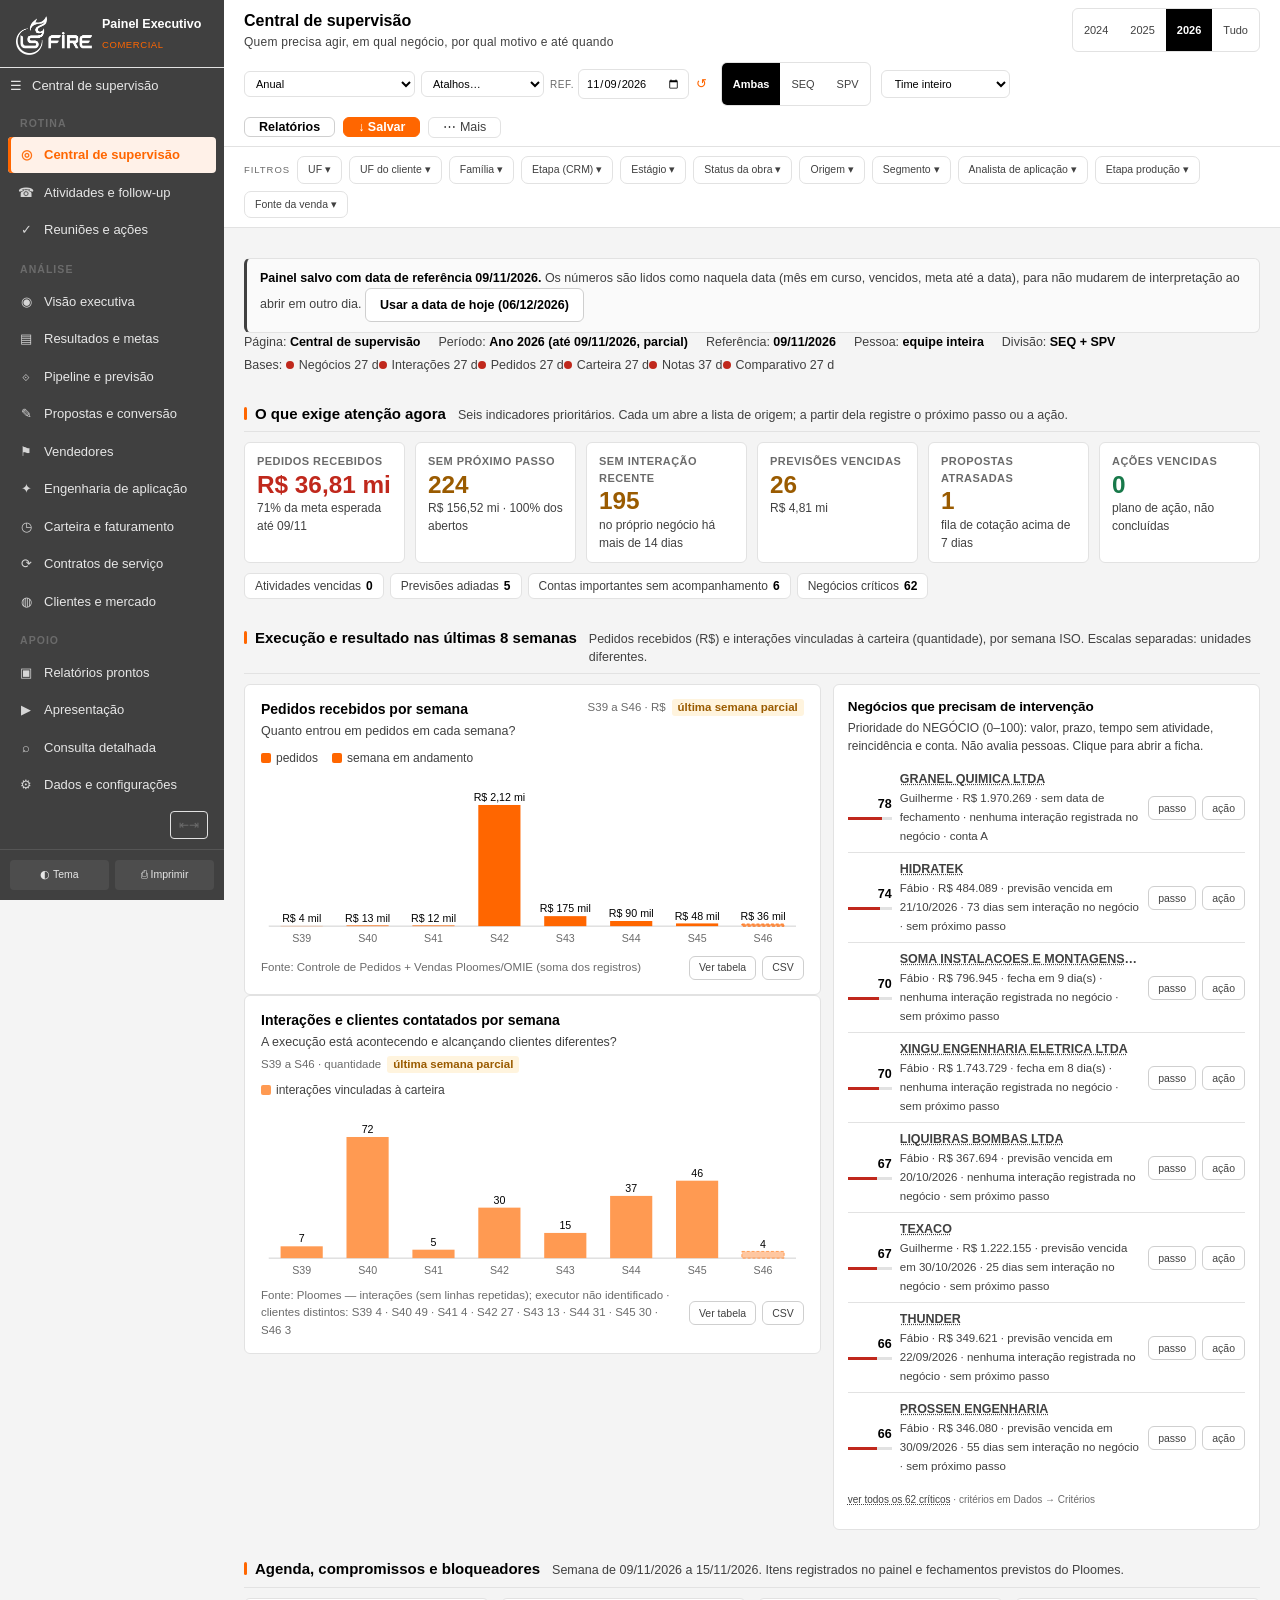
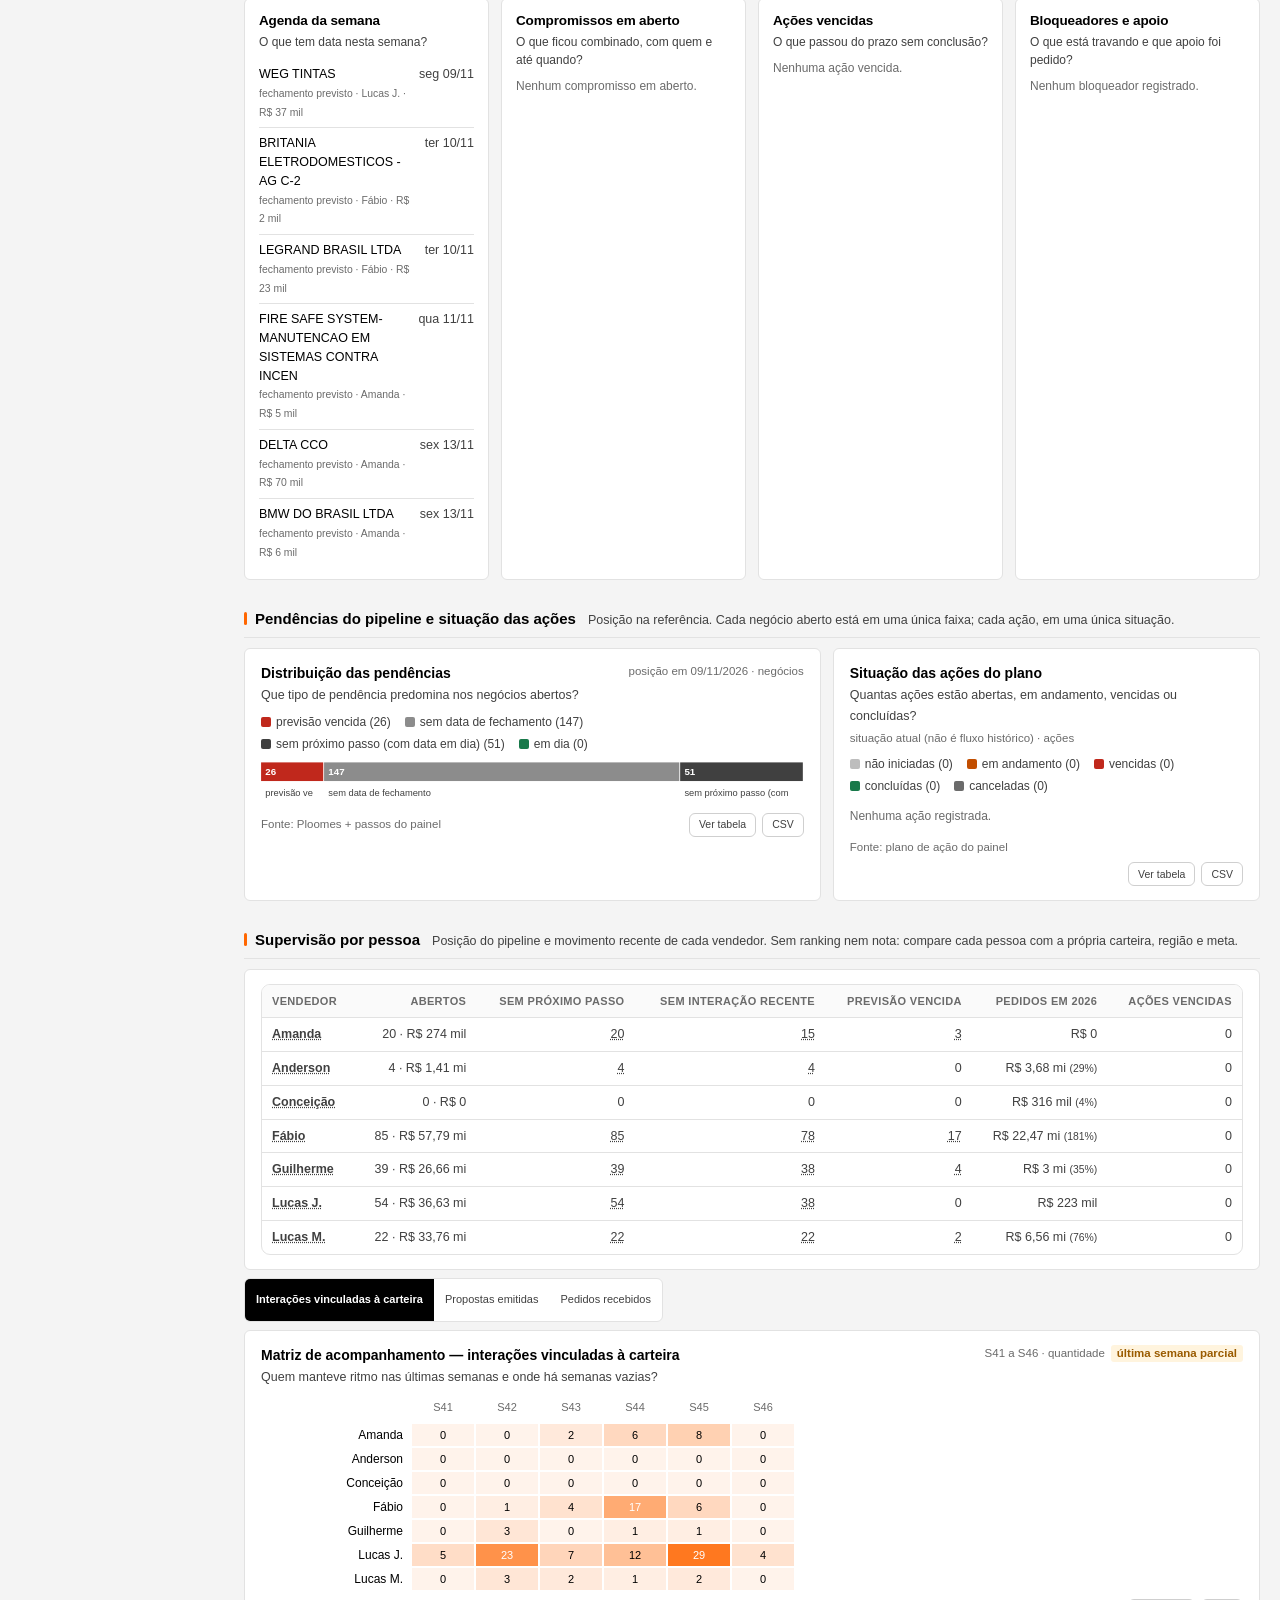
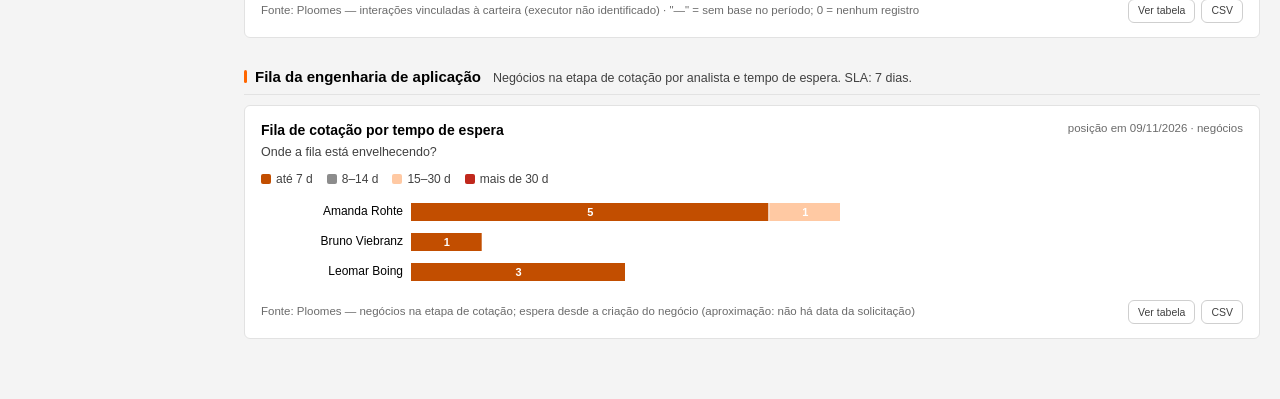
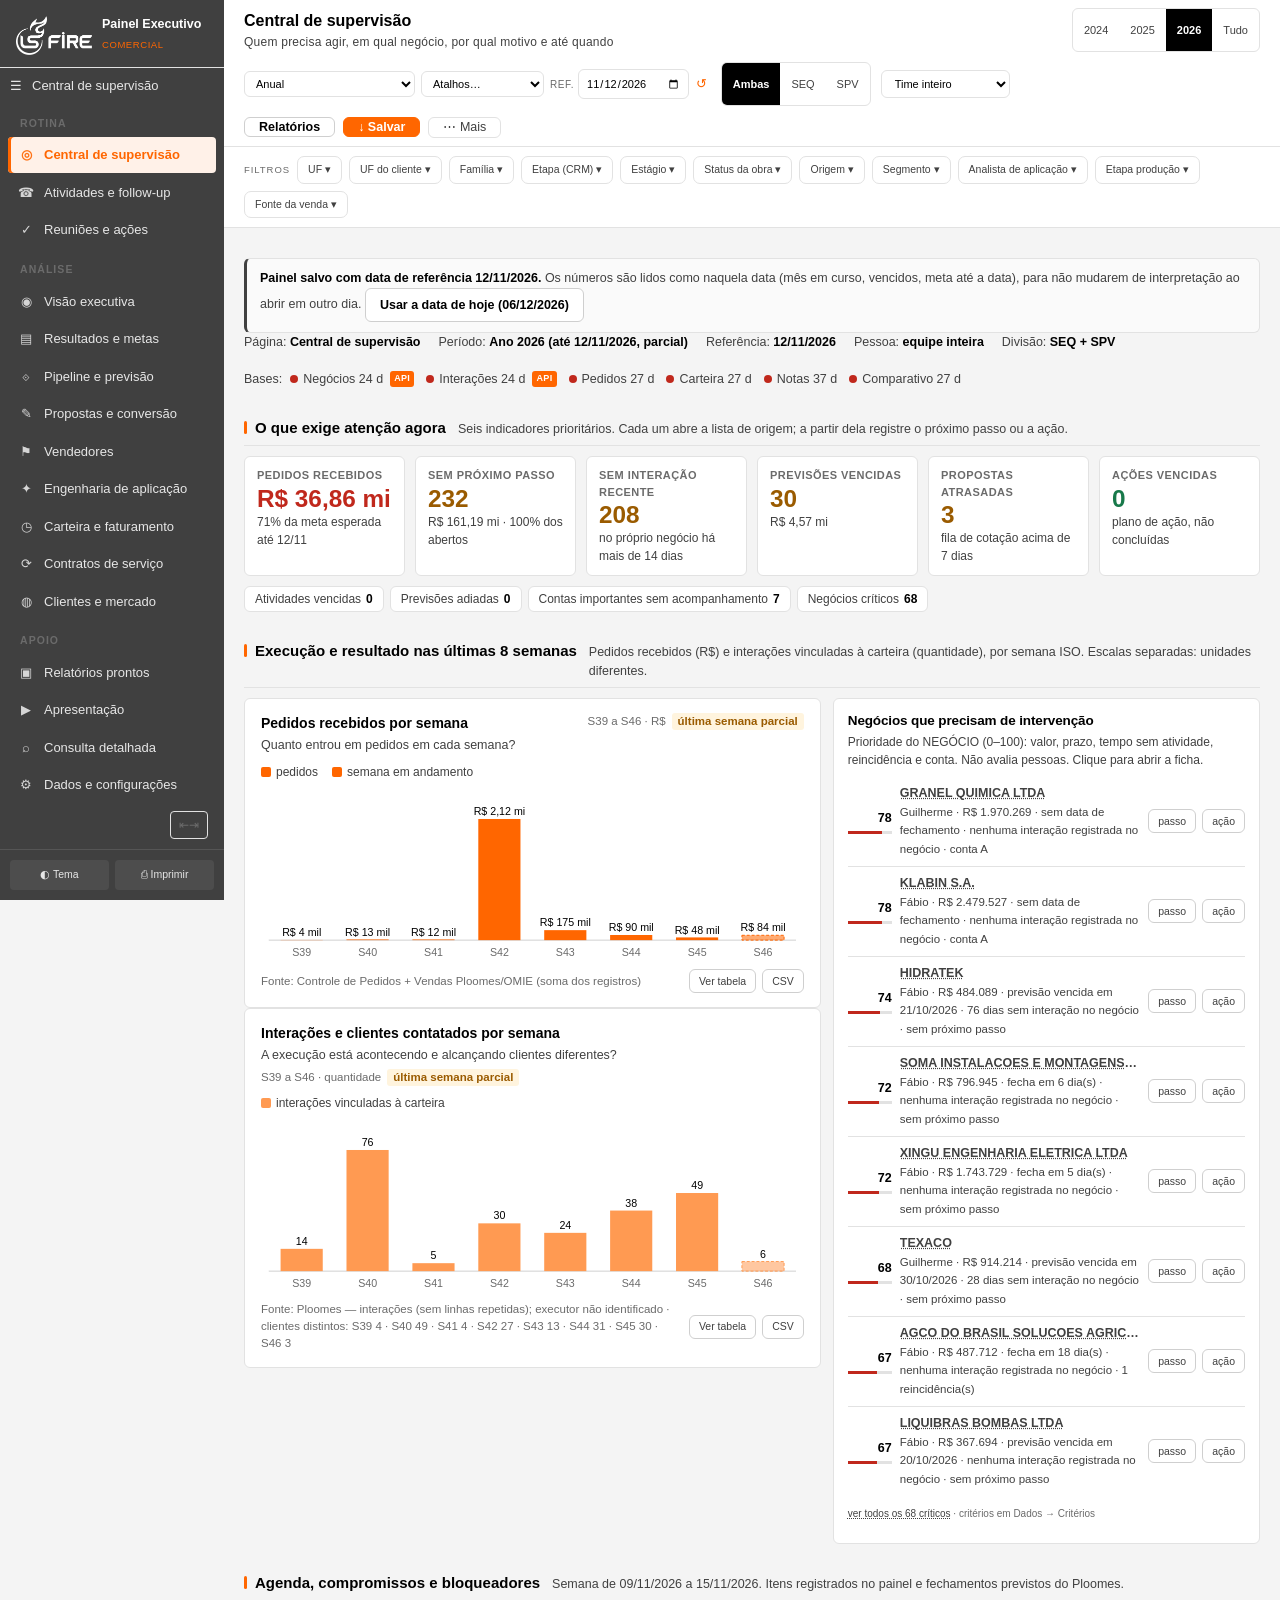
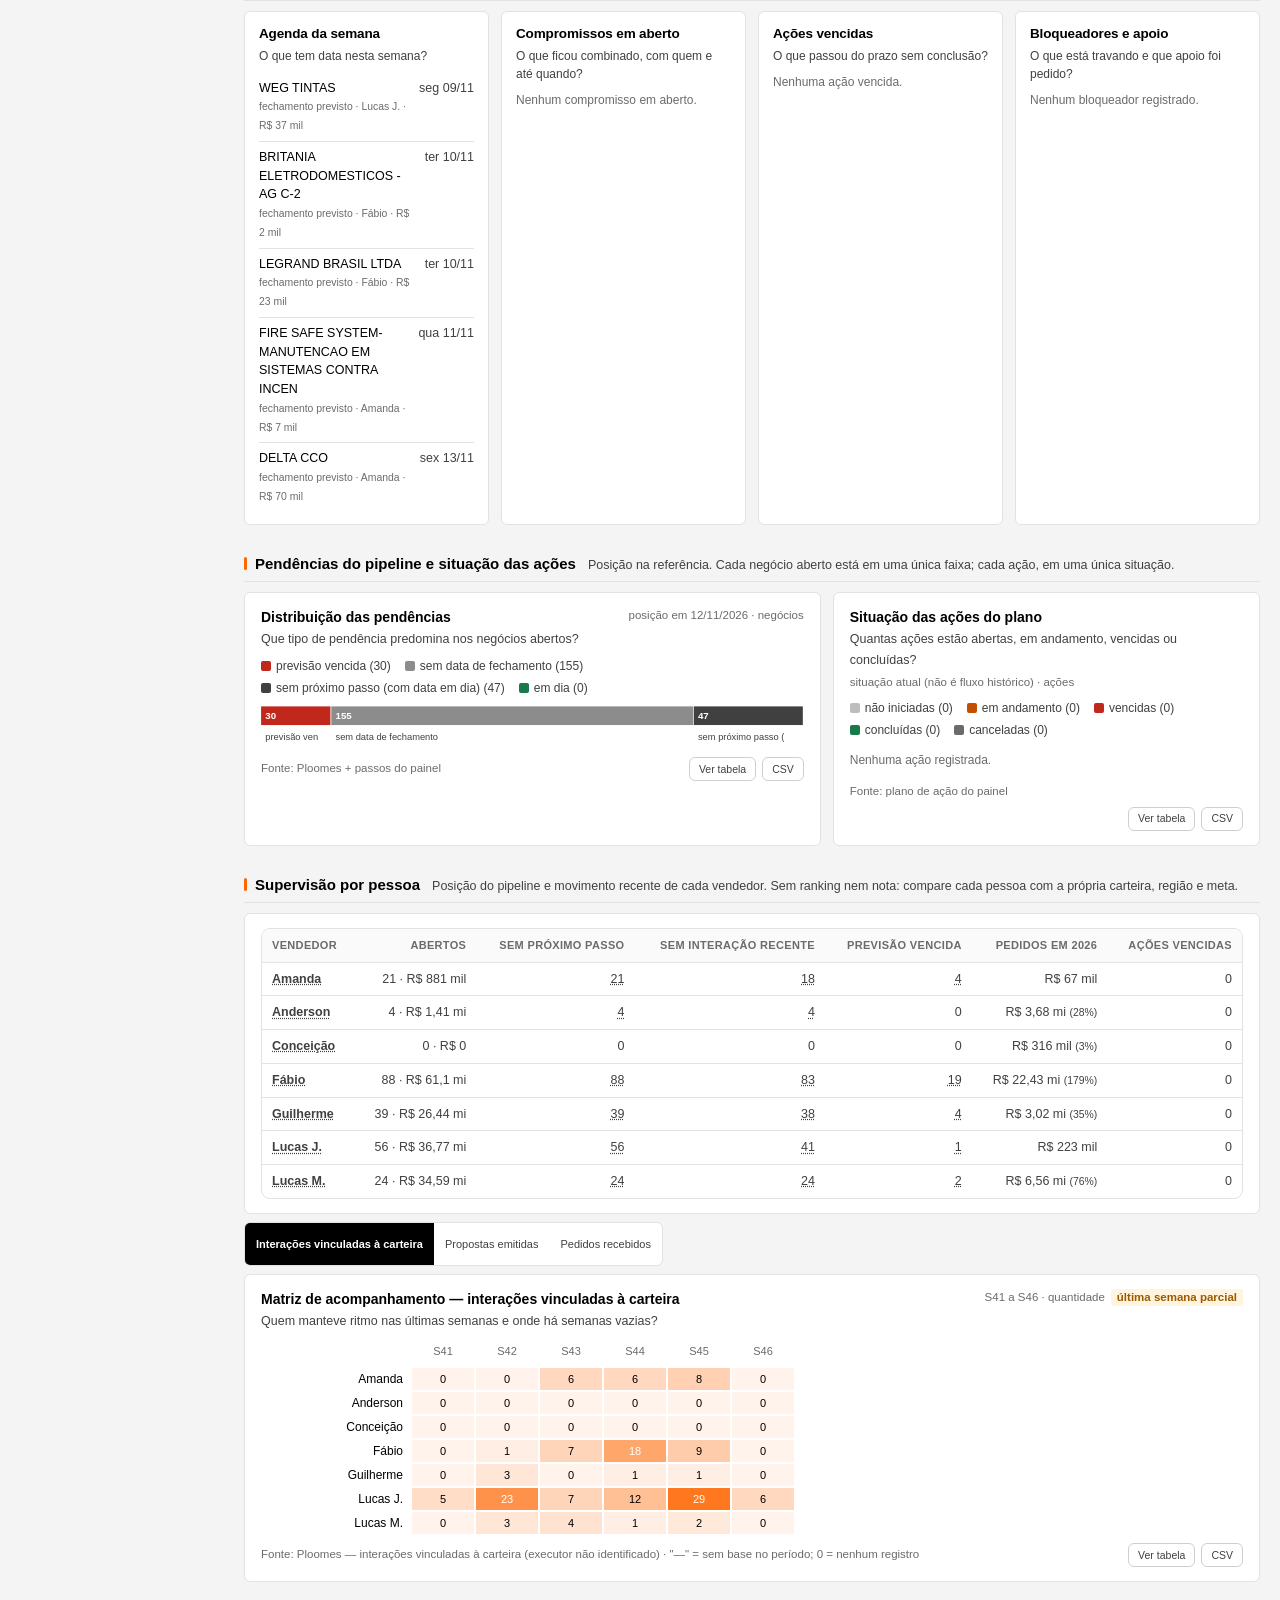
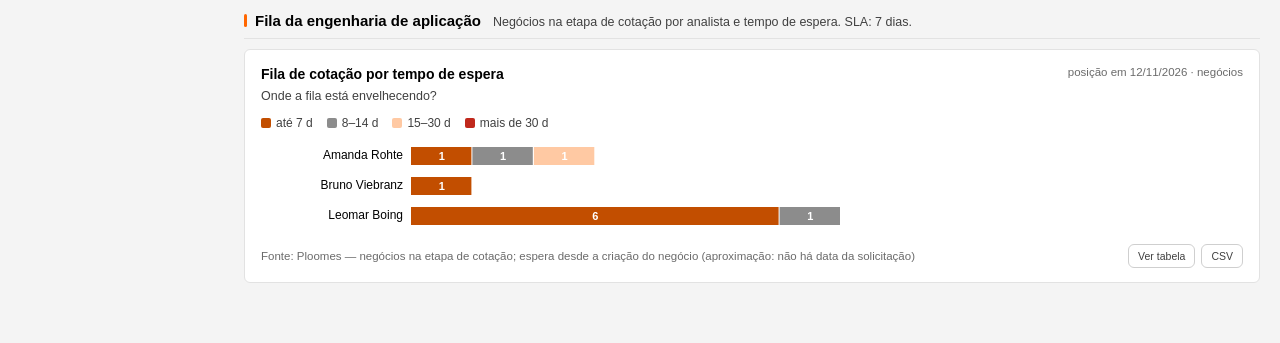
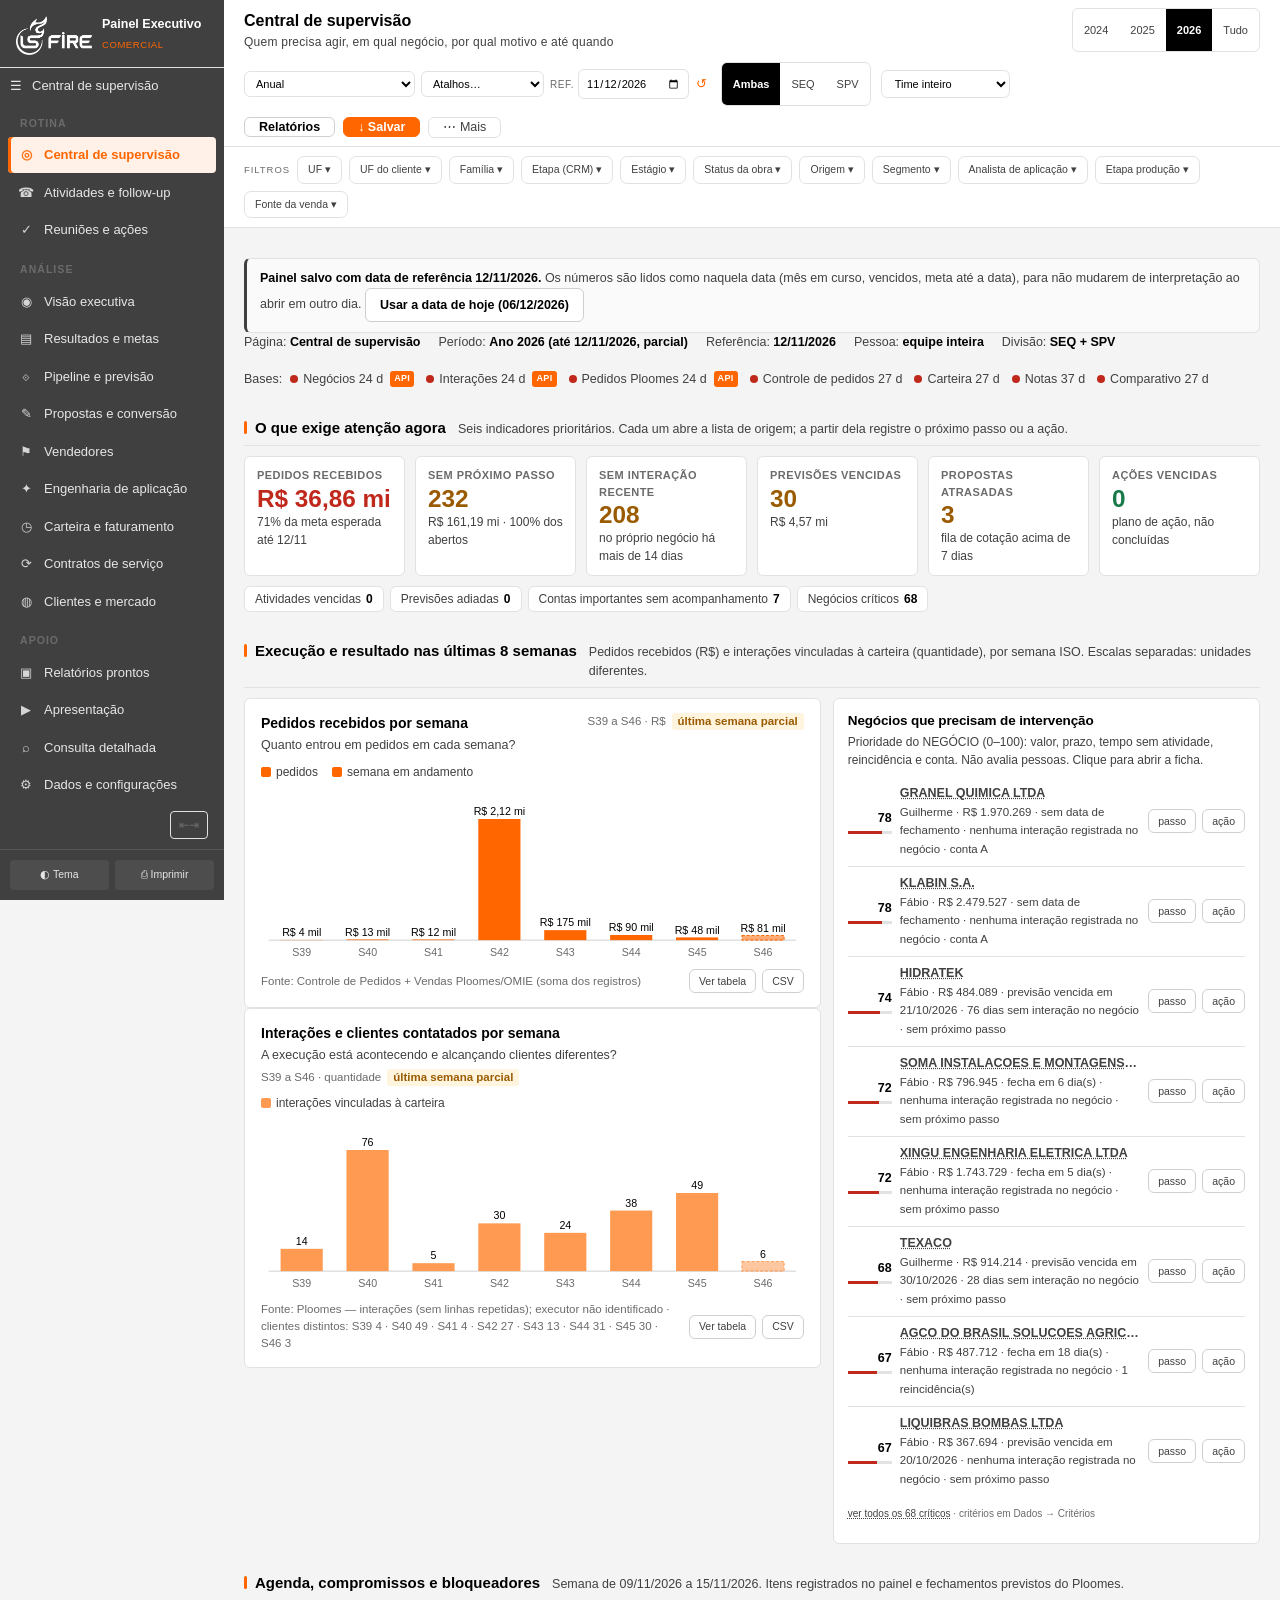
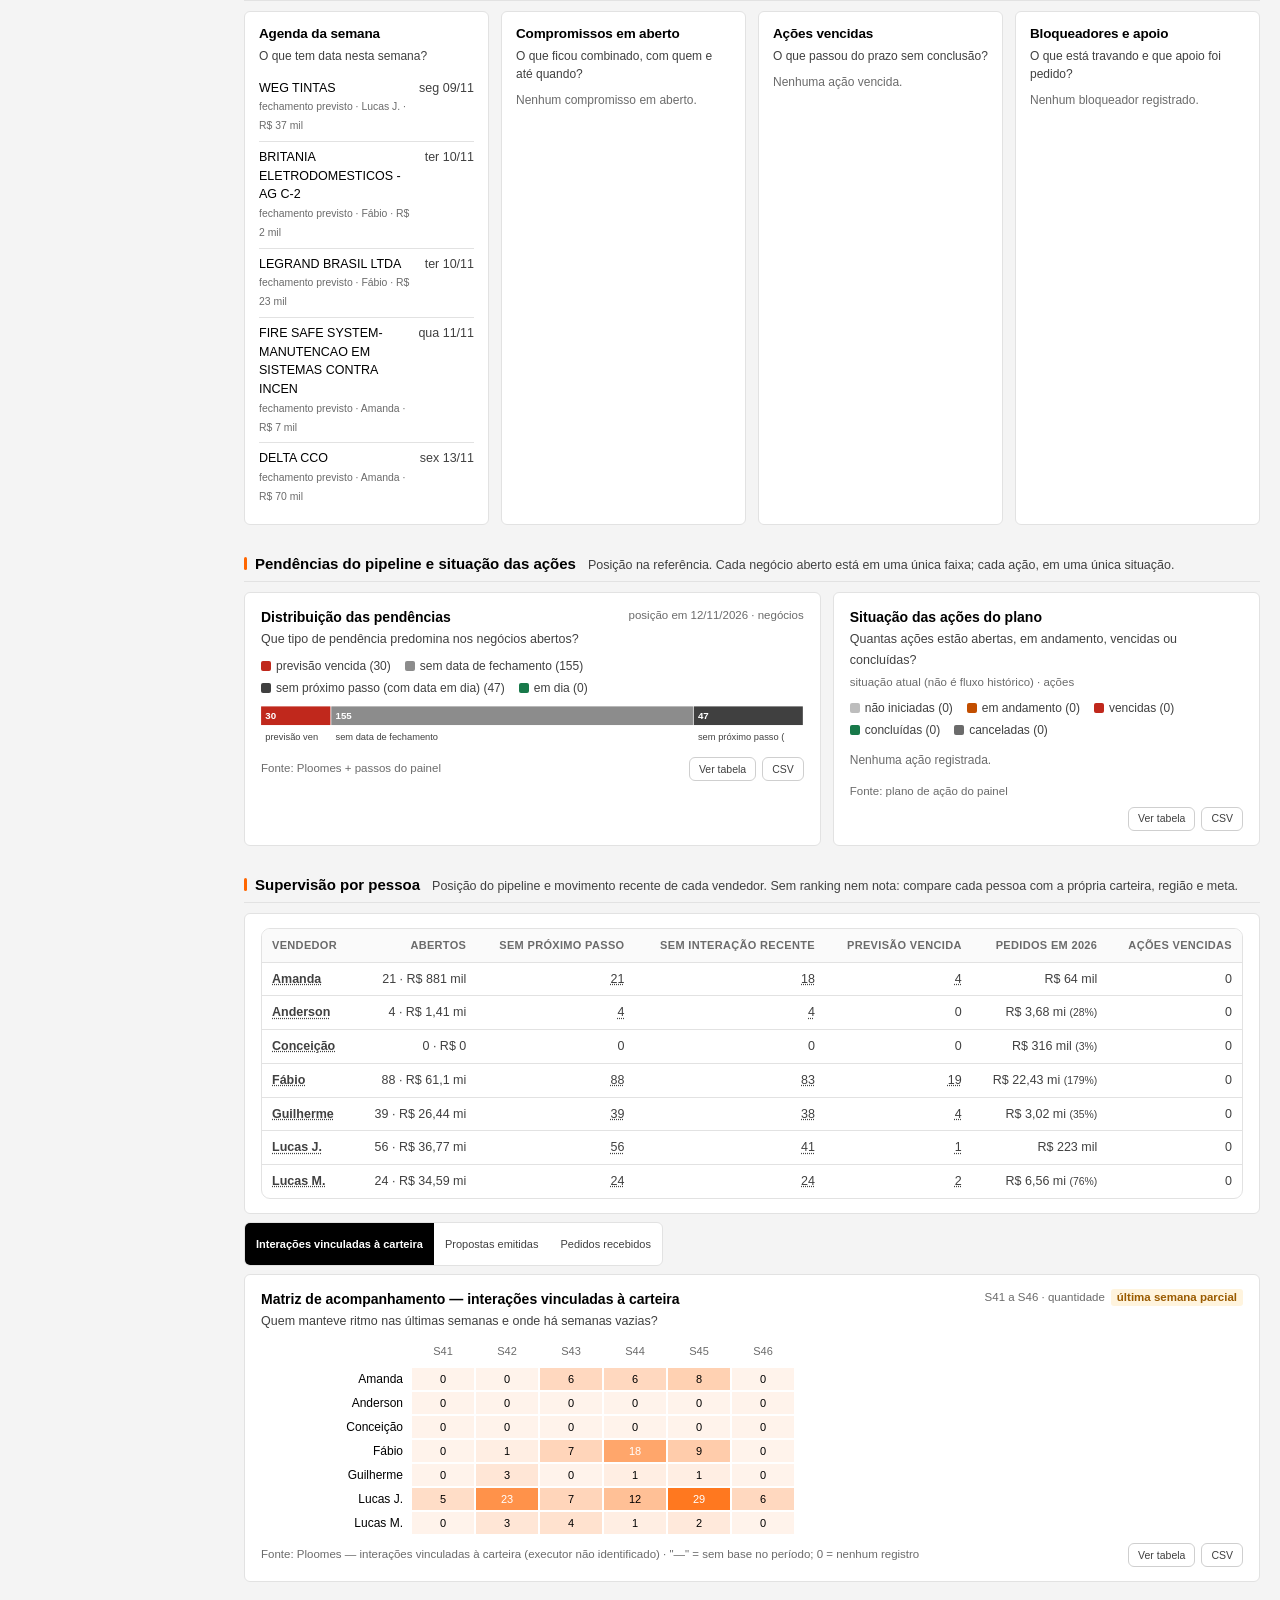
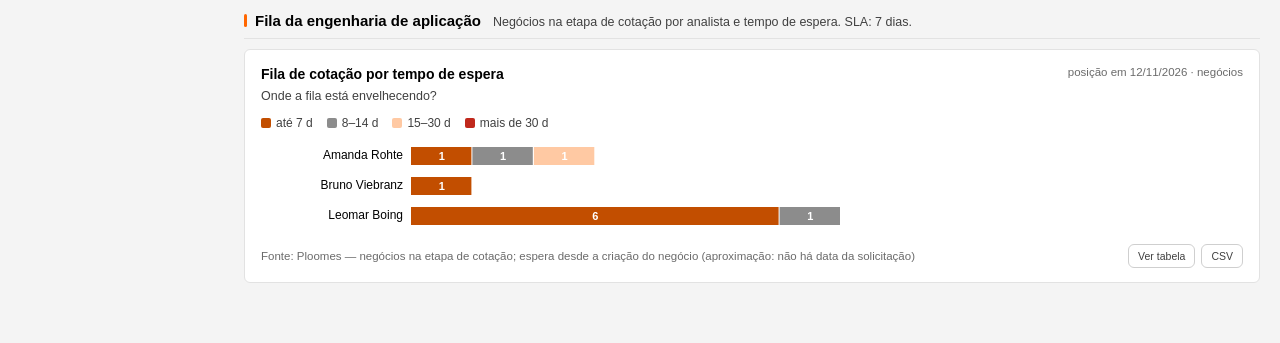
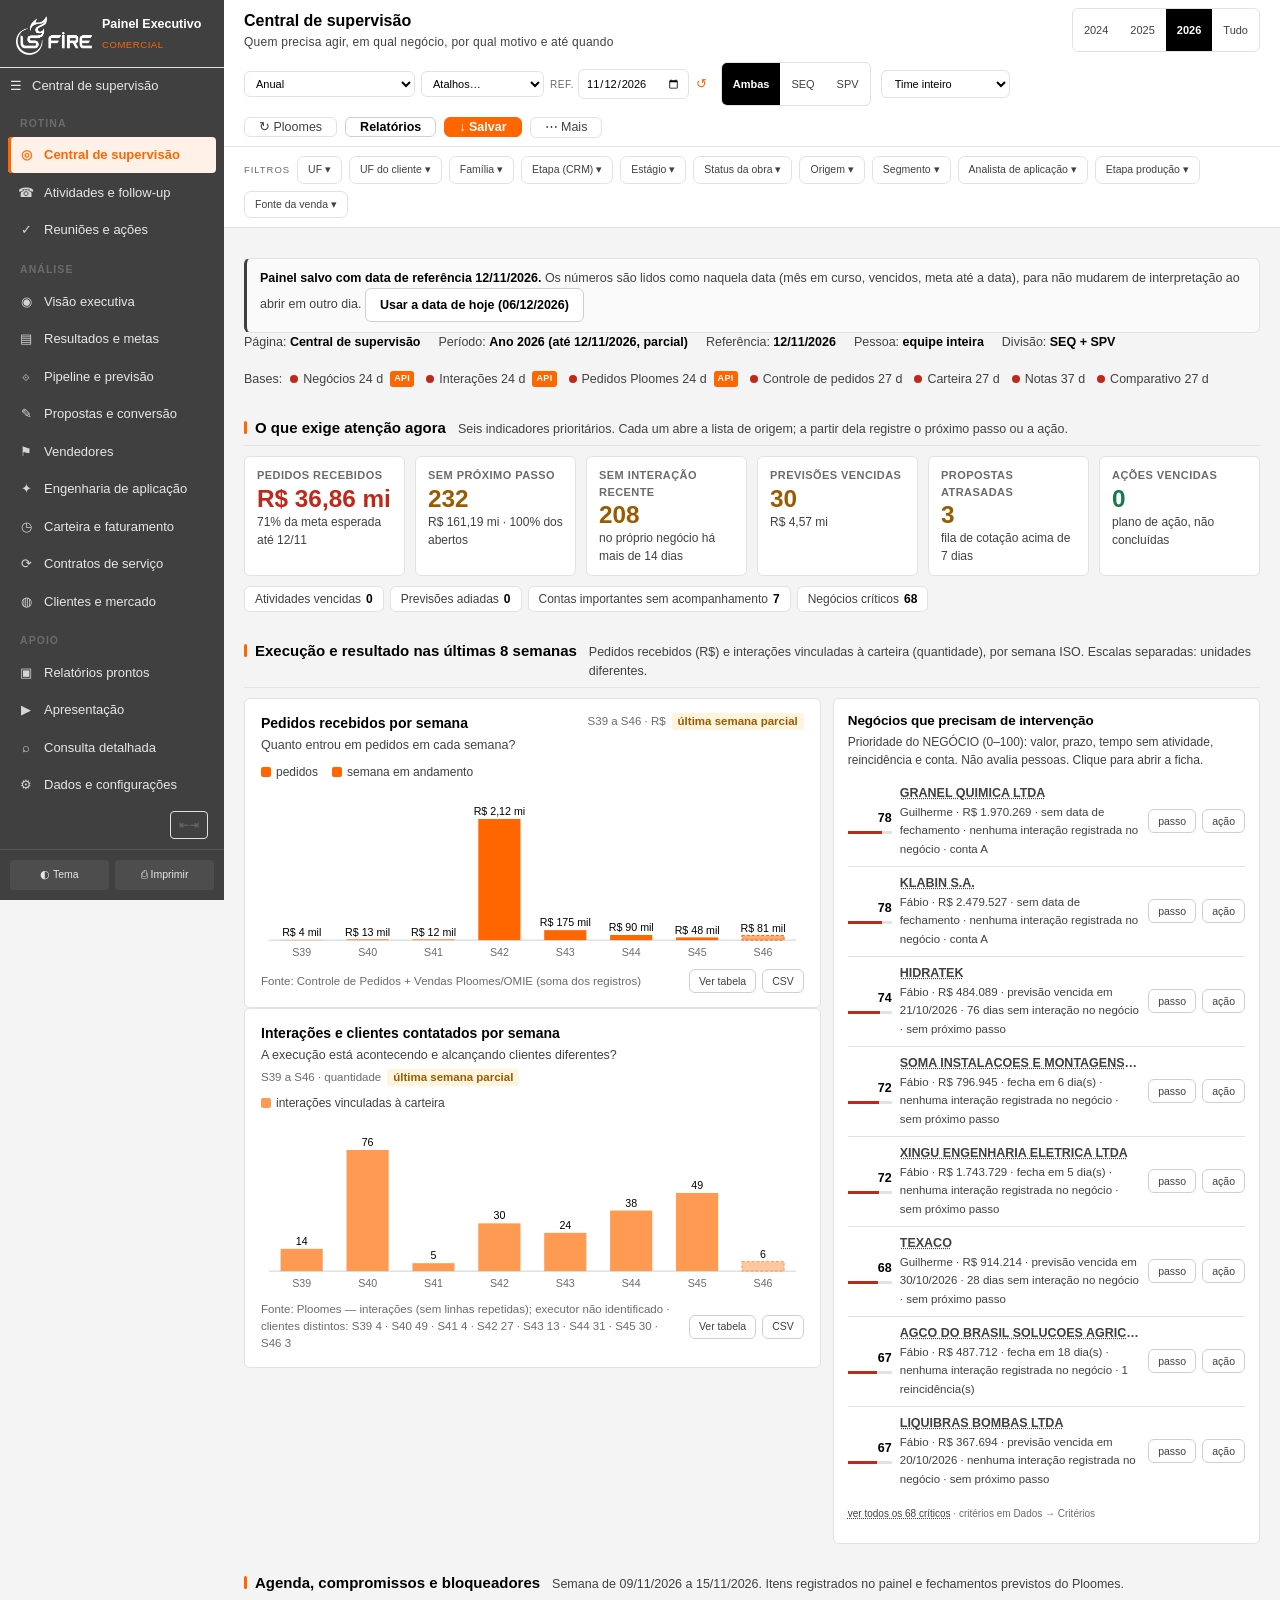
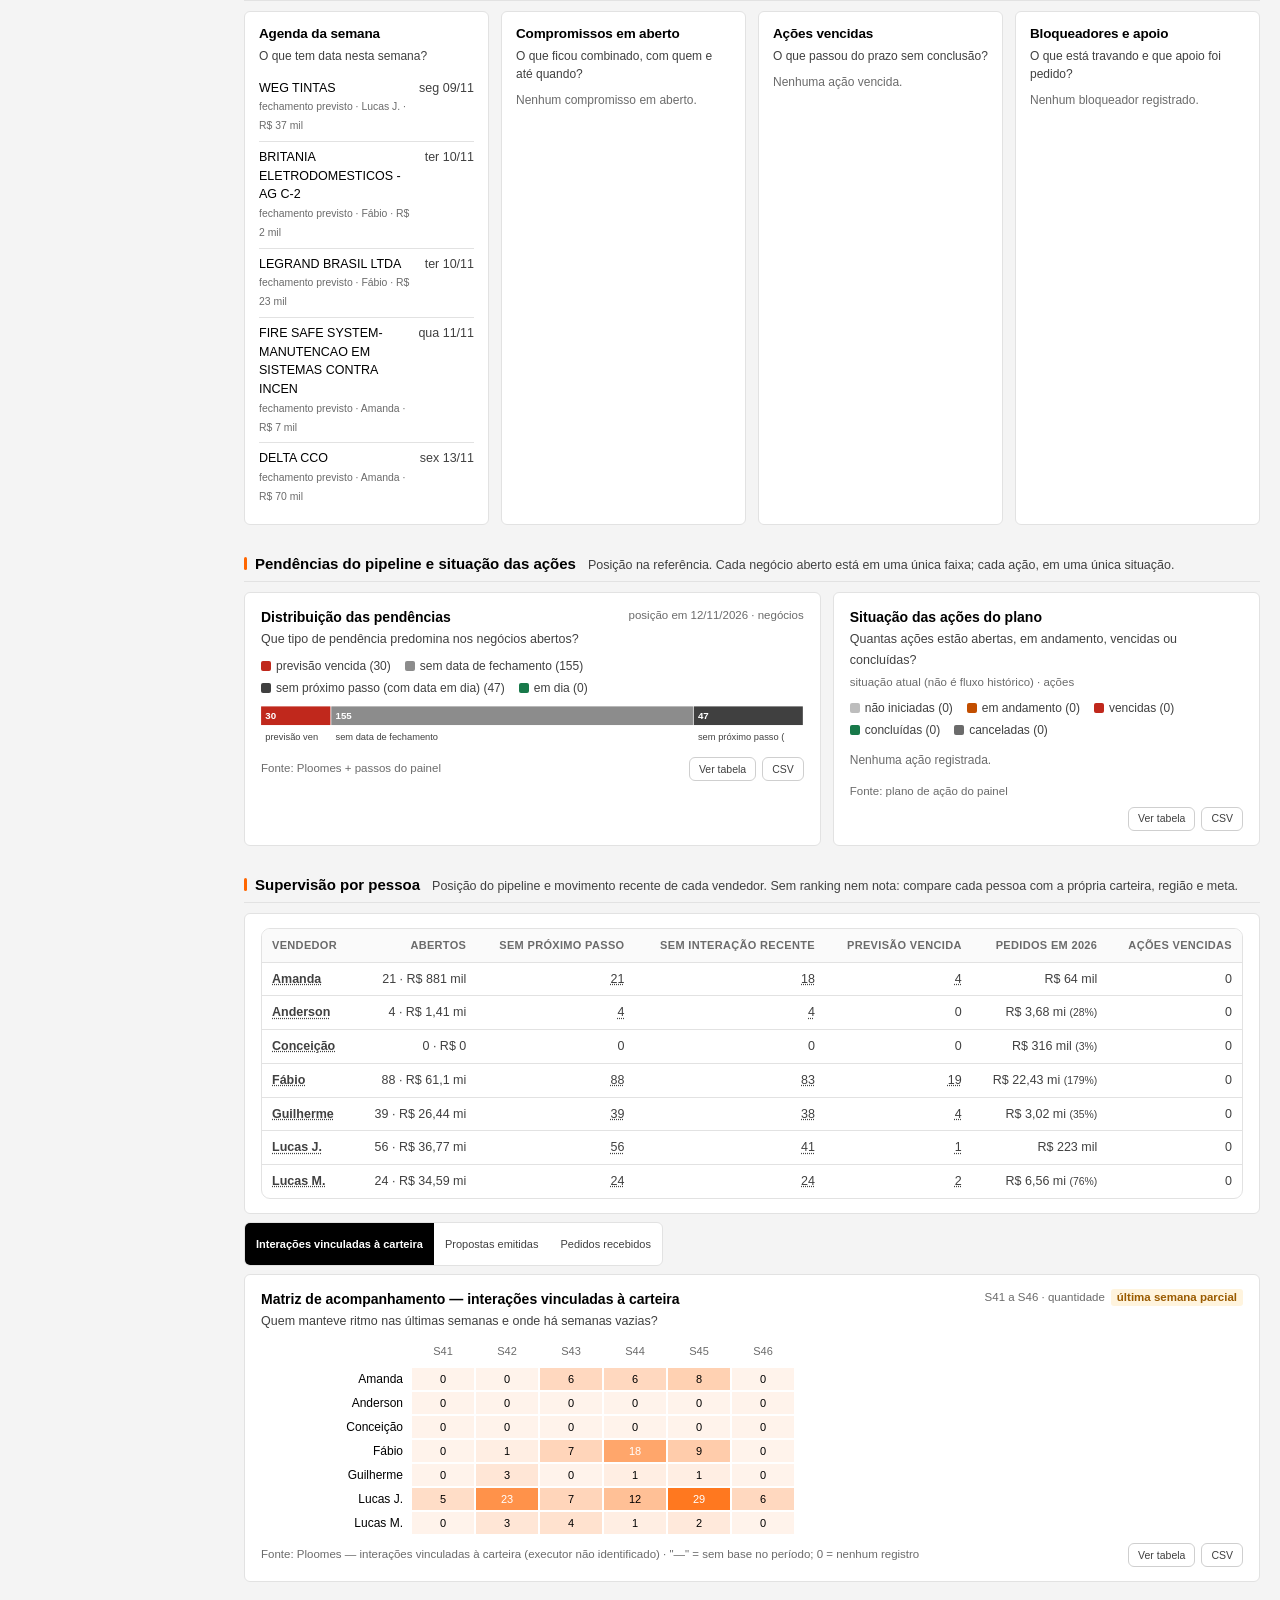
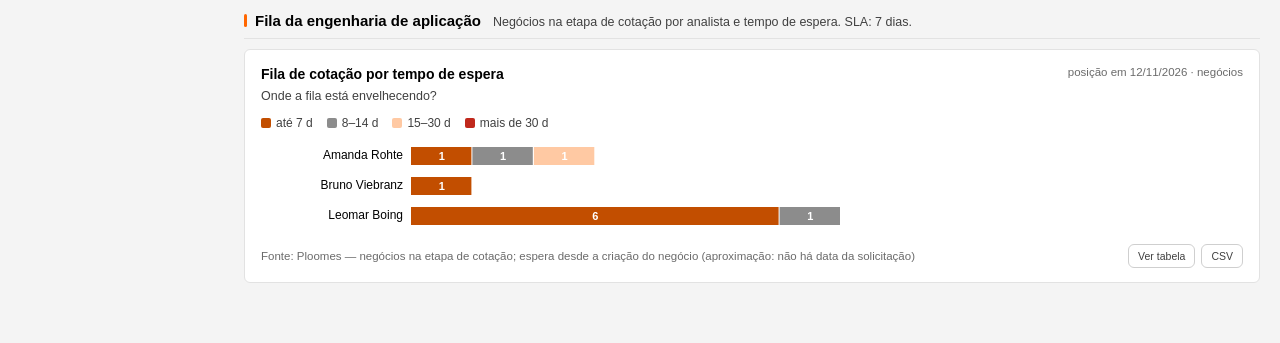
